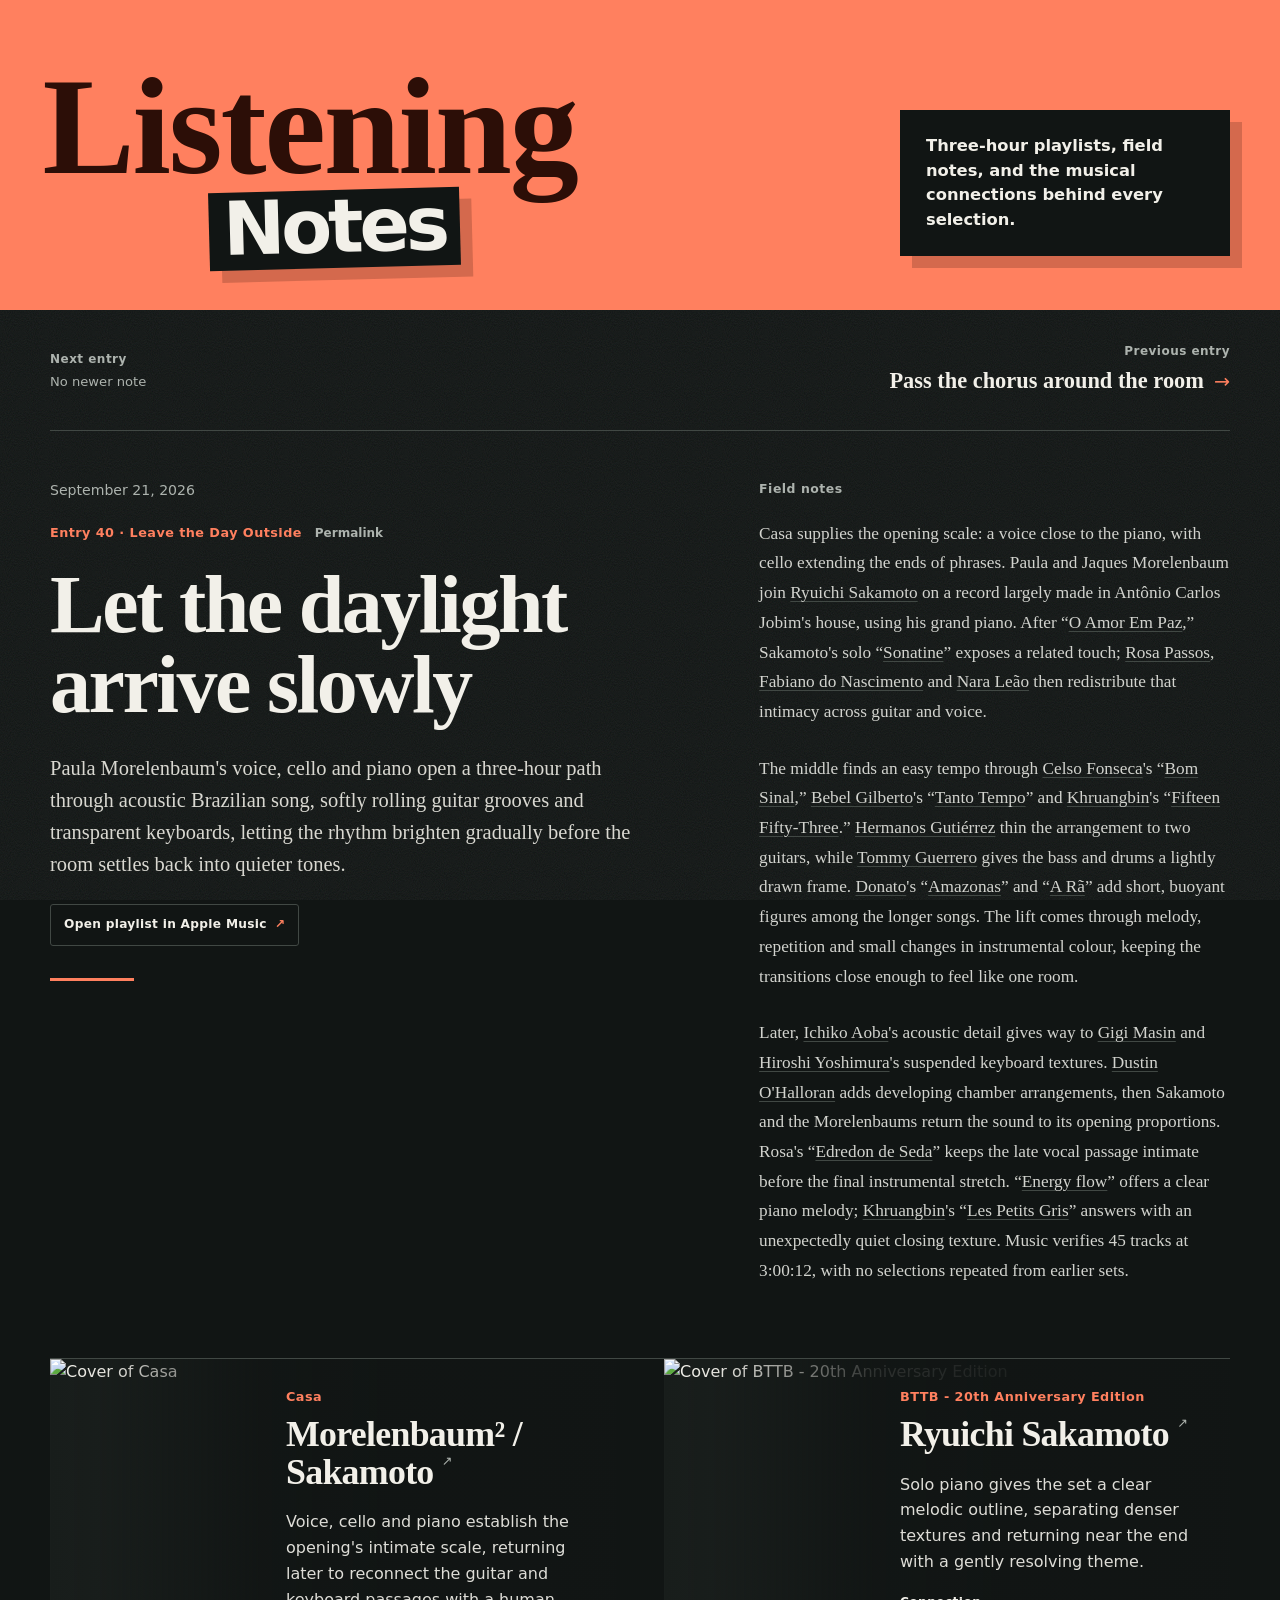
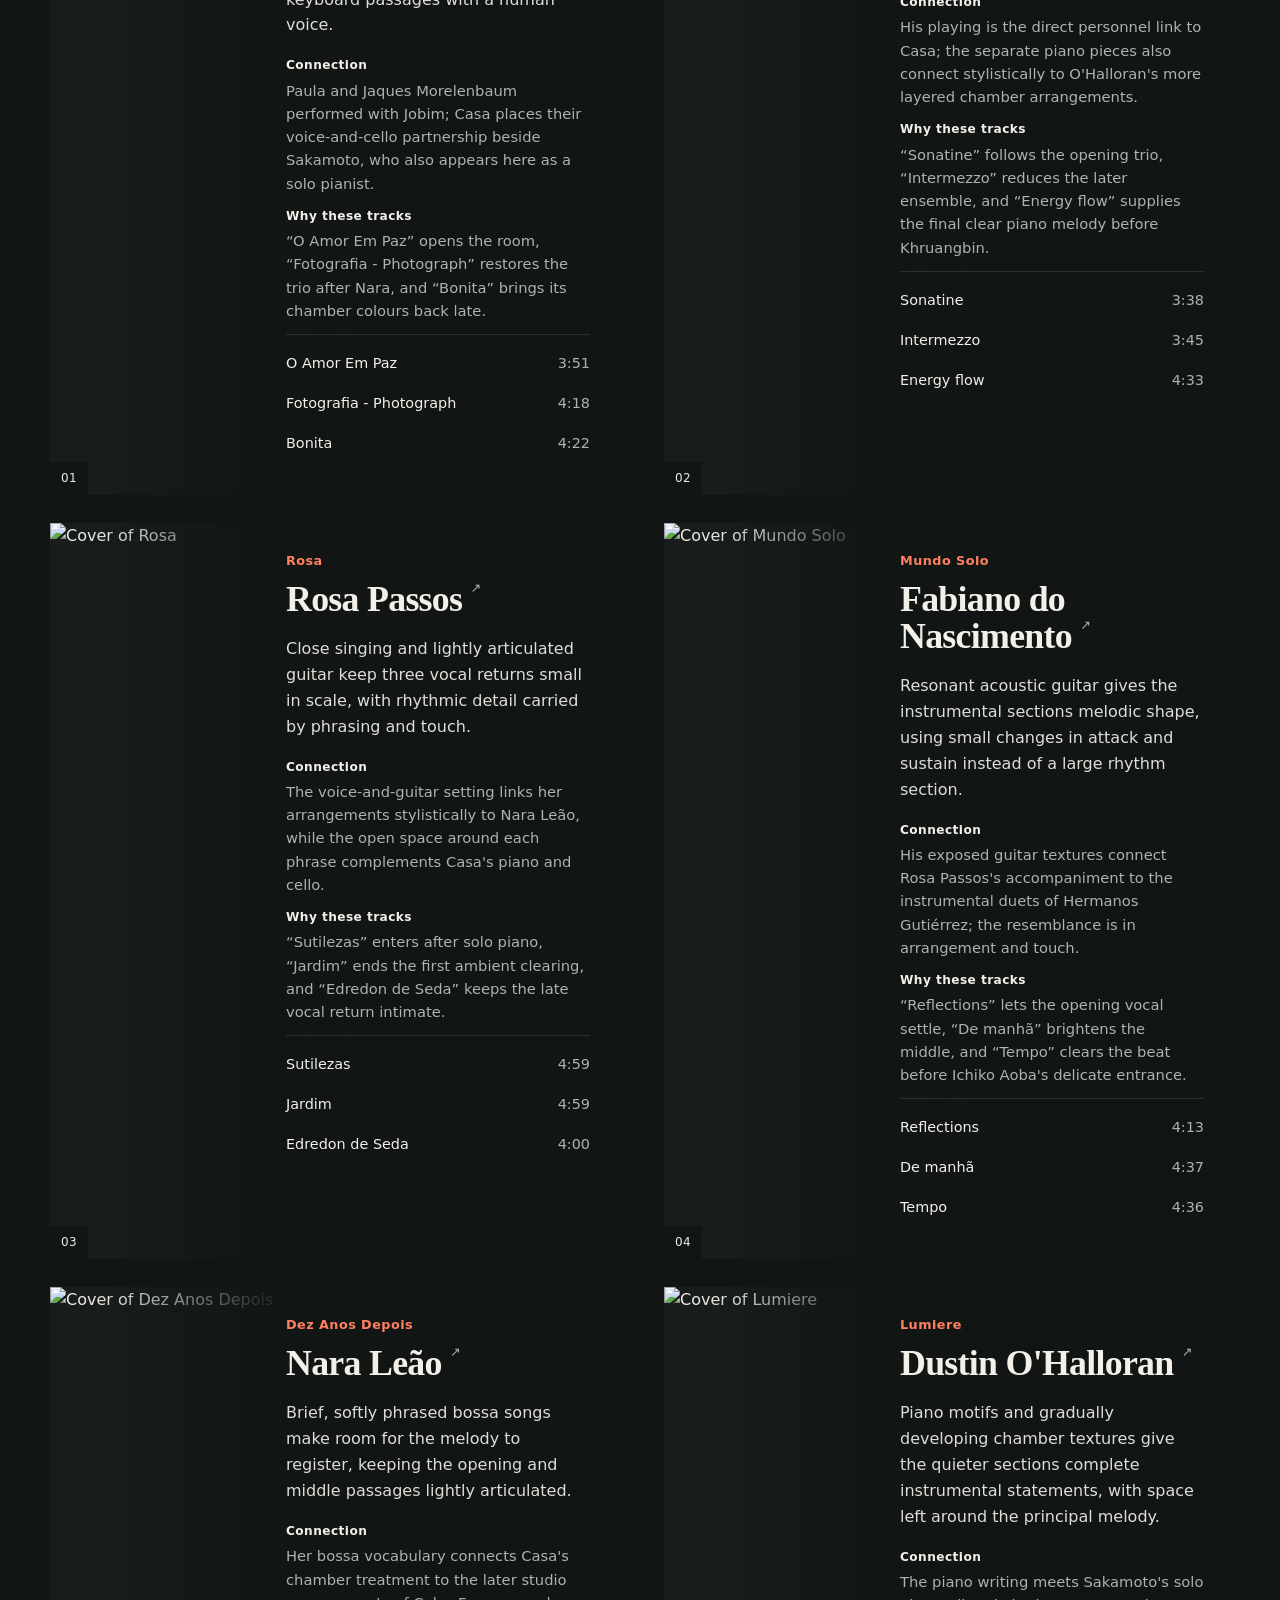
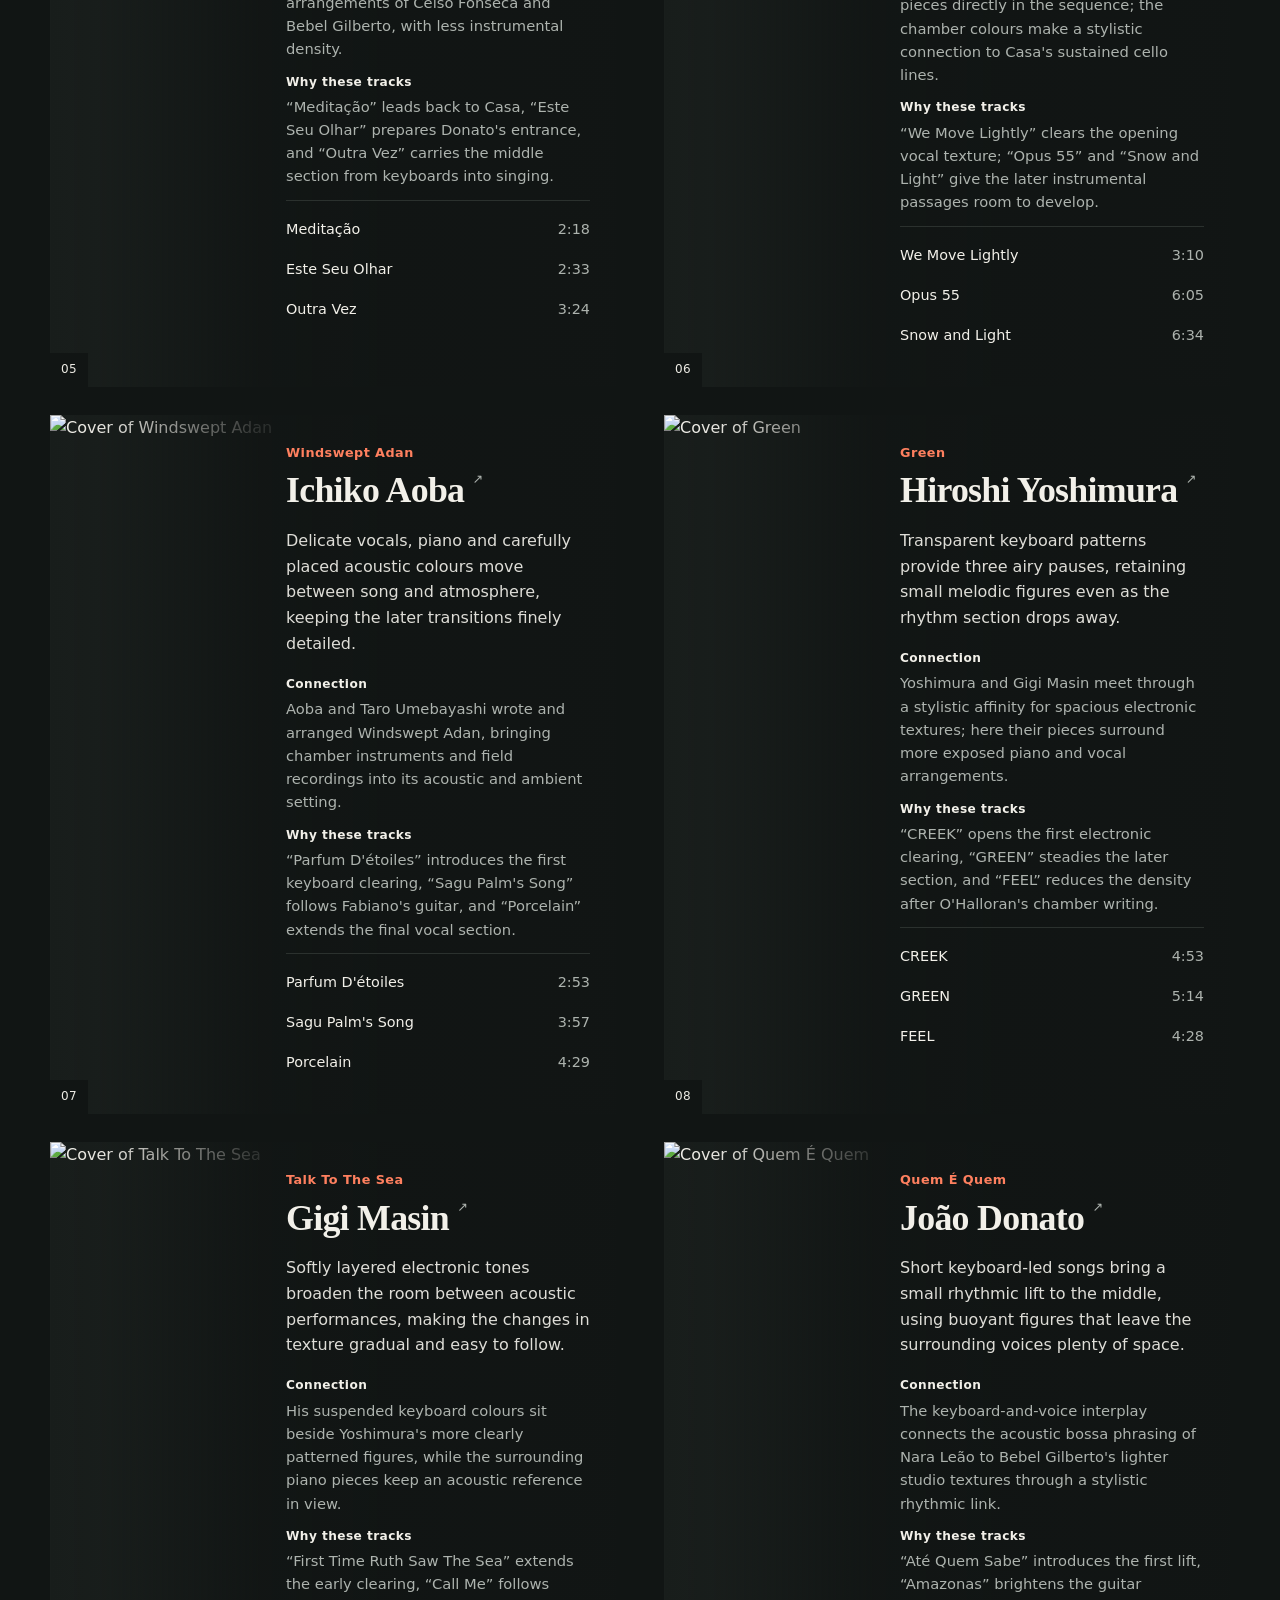
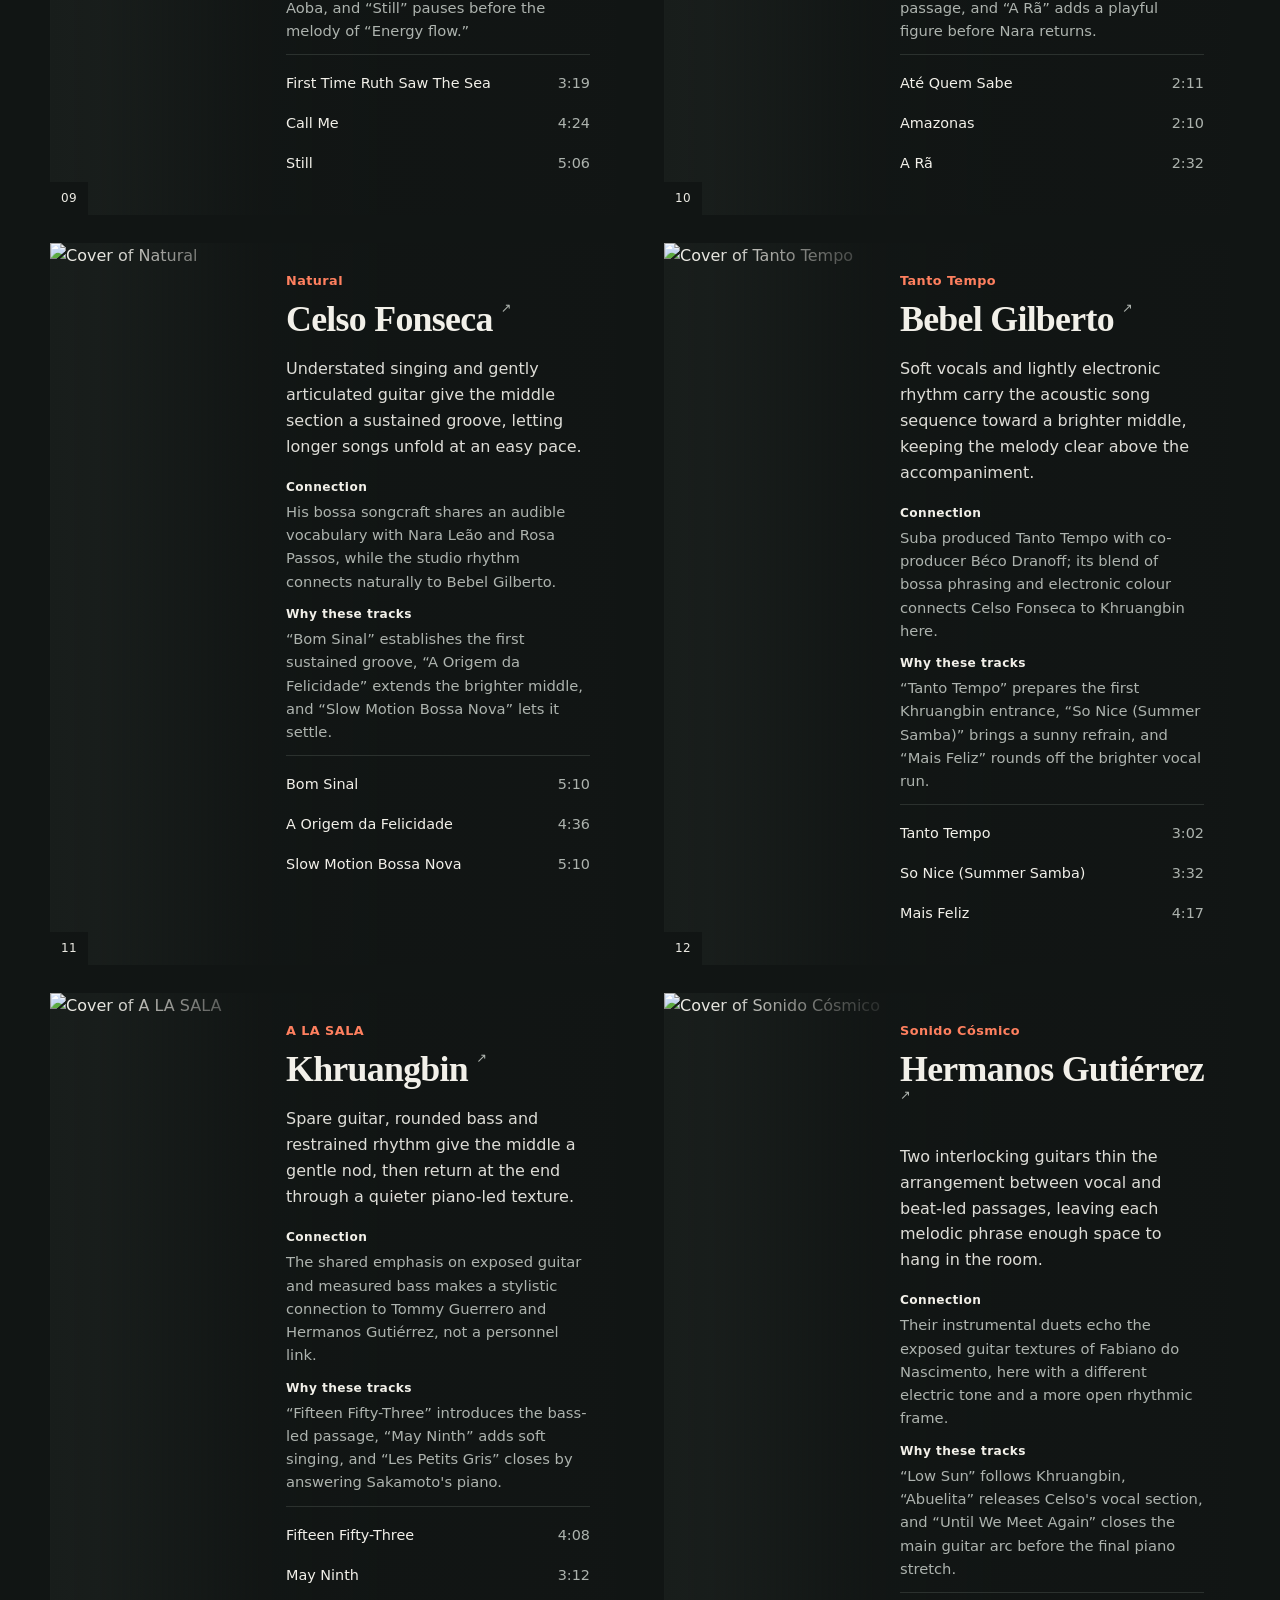
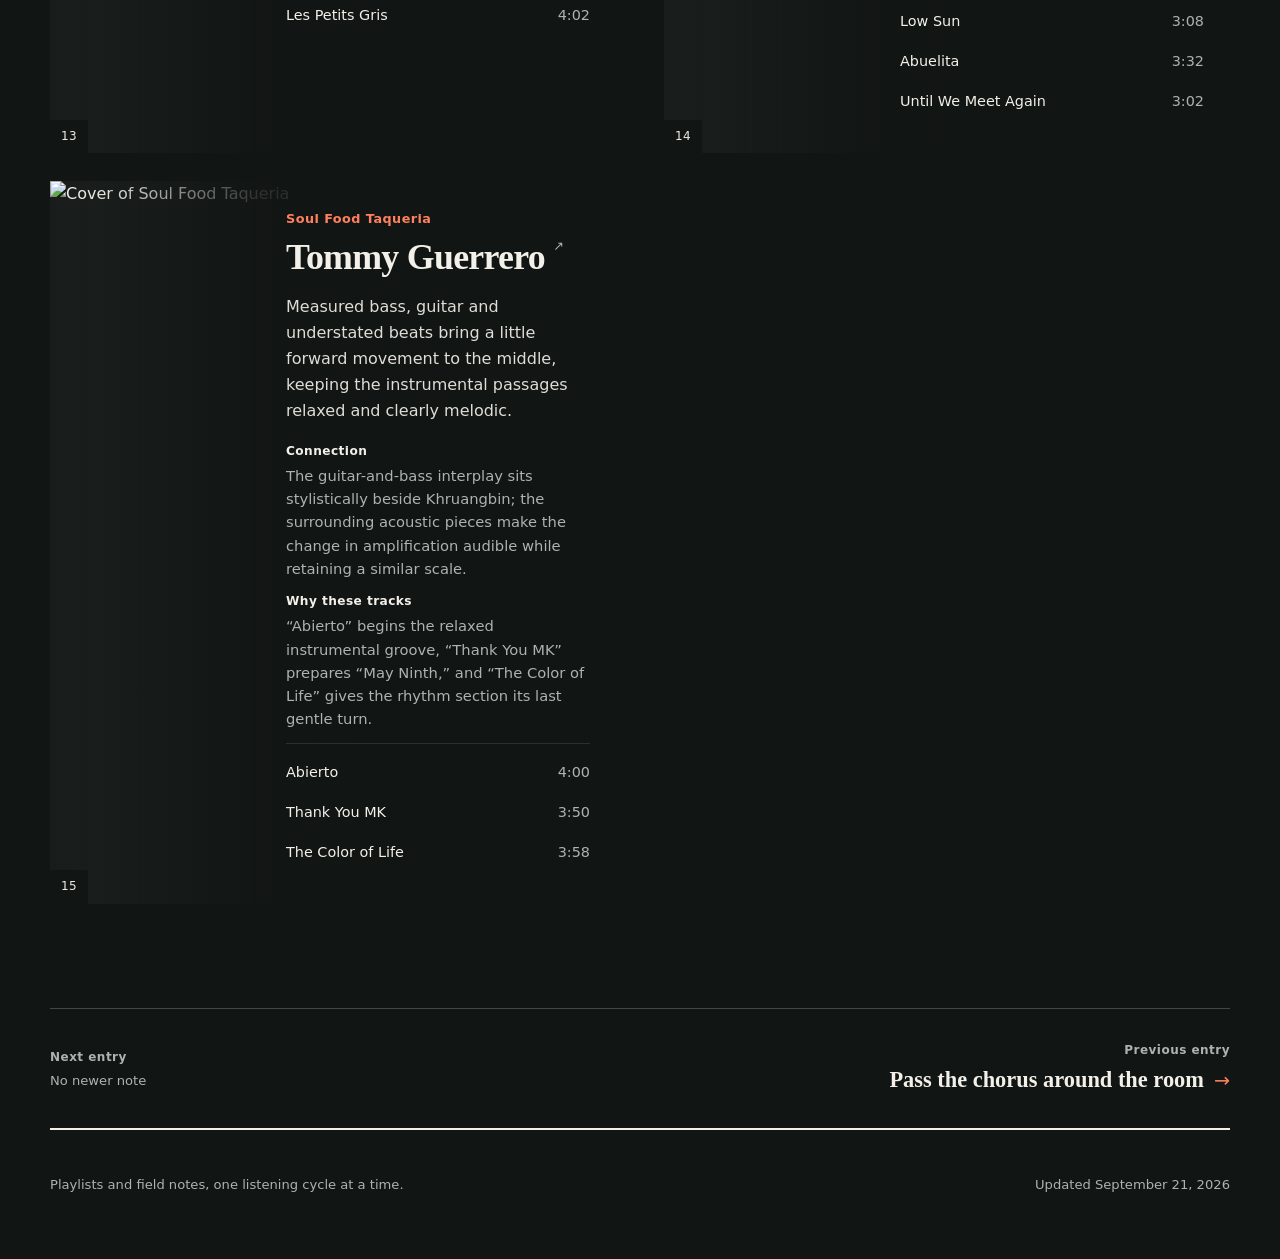
==== music/index.html @ 09685f48 "Publish Leave the Day Outside listening notes" ====
<!doctype html>
<html lang="en">
<head>
  <meta charset="utf-8">
  <meta name="viewport" content="width=device-width,initial-scale=1">
  <meta name="color-scheme" content="dark">
  <meta name="theme-color" content="#111514">
  <meta name="description" content="Three-hour playlists, field notes, and the musical connections behind every selection.">
  <title>Listening Notes · Music Recommendations</title>
  <style>:root {
  --ink: #f2f0e9;
  --muted: #adb3ae;
  --paper: #111514;
  --surface: #191e1c;
  --line: #414844;
  --soft-line: #2b312e;
  --accent: #ff805f;
  --accent-ink: #2c0e07;
  --body-font: "Avenir Next", Avenir, "Segoe UI", system-ui, sans-serif;
  --display-font: "Iowan Old Style", Baskerville, "Palatino Linotype", "Book Antiqua", serif;
}

* { box-sizing: border-box; }

html { color-scheme: dark; }

body {
  margin: 0;
  background: var(--paper);
  color: var(--ink);
  font-family: var(--body-font);
  font-size: 16px;
  line-height: 1.62;
  text-rendering: optimizeLegibility;
}

body::before {
  content: "";
  position: fixed;
  z-index: 0;
  inset: 0;
  pointer-events: none;
  opacity: .12;
  background-image: url("data:image/svg+xml,%3Csvg viewBox='0 0 160 160' xmlns='http://www.w3.org/2000/svg'%3E%3Cfilter id='grain'%3E%3CfeTurbulence type='fractalNoise' baseFrequency='.72' numOctaves='4' seed='11' stitchTiles='stitch'/%3E%3C/filter%3E%3Crect width='100%25' height='100%25' filter='url(%23grain)' opacity='.72'/%3E%3C/svg%3E");
  background-size: 120px 120px;
  mix-blend-mode: normal;
}

::selection {
  background: var(--accent);
  color: var(--accent-ink);
}

.shell {
  position: relative;
  z-index: 1;
  width: min(1180px, calc(100% - 48px));
  margin-inline: auto;
}

.hero {
  position: relative;
  display: grid;
  grid-template-columns: minmax(0, 1fr) minmax(280px, 330px);
  gap: 56px;
  align-items: end;
  min-height: 310px;
  padding: 36px 0 42px;
  border: 0;
  background: var(--accent);
  box-shadow: 0 0 0 100vmax var(--accent);
  clip-path: inset(0 -100vmax);
}


h1,
h2,
h3 {
  margin: 0;
  font-family: var(--display-font);
  font-weight: 600;
}

h1 {
  display: block;
  min-width: 0;
  color: var(--accent-ink);
  line-height: .72;
  letter-spacing: -.065em;
}

.title-primary {
  display: block;
  margin-left: -.055em;
  font-size: clamp(5.8rem, 10.8vw, 9.2rem);
  line-height: .72;
  white-space: nowrap;
}

.title-accent {
  display: table;
  margin: .18em 0 0 20%;
  padding: .1em .19em .13em;
  background: var(--paper);
  color: var(--ink);
  font-family: var(--body-font);
  font-size: clamp(3rem, 5.8vw, 5.4rem);
  font-weight: 850;
  line-height: .82;
  letter-spacing: -.055em;
  transform: rotate(-1.5deg);
  box-shadow: 12px 12px 0 rgb(44 14 7 / .2);
}

.deck {
  max-width: 32ch;
  margin: 0 0 12px;
  padding: 24px 26px;
  background: var(--paper);
  color: var(--ink);
  font-size: 1.02rem;
  font-weight: 550;
  line-height: 1.5;
  box-shadow: 12px 12px 0 rgb(44 14 7 / .2);
}

.pagination {
  display: grid;
  grid-template-columns: 1fr minmax(24px, .25fr) 1fr;
  padding: 20px 0;
  border-bottom: 1px solid var(--line);
}

.pagination-bottom {
  border-top: 1px solid var(--line);
  border-bottom: 0;
}

.entry-nav-link {
  display: flex;
  min-width: 0;
  min-height: 72px;
  padding: 12px 0;
  flex-direction: column;
  justify-content: center;
  color: var(--ink);
  text-decoration: none;
}

.entry-nav-link.future {
  grid-column: 1;
  text-align: left;
}

.entry-nav-link.past {
  grid-column: 3;
  text-align: right;
}

.entry-nav-label {
  margin-bottom: 5px;
  color: var(--muted);
  font-size: .75rem;
  font-weight: 650;
  letter-spacing: .04em;
}

.entry-nav-title {
  display: flex;
  min-width: 0;
  align-items: baseline;
  gap: 10px;
}

.entry-nav-link.past .entry-nav-title { justify-content: flex-end; }

.entry-nav-title strong {
  overflow: hidden;
  font-family: var(--display-font);
  font-size: clamp(1.1rem, 2vw, 1.4rem);
  font-weight: 600;
  line-height: 1.2;
  text-overflow: ellipsis;
}

.entry-nav-arrow {
  flex: 0 0 auto;
  color: var(--accent);
  font-size: 1.2rem;
}

.entry-nav-link:hover,
.entry-nav-link:focus-visible { color: var(--accent); }

.entry-nav-link.disabled {
  color: var(--muted);
}

.entry-nav-link.disabled .entry-nav-title { gap: 0; }
.entry-nav-link.disabled .entry-nav-arrow { display: none; }

.entry-nav-link.disabled .entry-nav-title strong {
  font-family: var(--body-font);
  font-size: .82rem;
  font-weight: 500;
}

.entry {
  padding: 48px 0 104px;
  scroll-margin-top: 20px;
}

.entry[hidden] { display: none; }

.entry-head {
  display: grid;
  grid-template-columns: minmax(0, 1.15fr) minmax(330px, .85fr);
  gap: 72px;
  align-items: start;
  margin-bottom: 72px;
}

.date-stamp {
  display: flex;
  margin-bottom: 20px;
  color: var(--muted);
  font-size: .88rem;
  font-variant-numeric: tabular-nums;
}

.date-stamp i { display: none; }

.kicker {
  max-width: 68ch;
  margin: 0 0 18px;
  color: var(--accent);
  font-size: .8rem;
  font-weight: 700;
  letter-spacing: .035em;
}

.entry h2 {
  max-width: 13ch;
  font-size: clamp(3rem, 6.4vw, 5.6rem);
  line-height: .98;
  letter-spacing: -.03em;
}

.entry-title-link {
  color: inherit;
  text-decoration: none;
}

.entry-title-link:hover,
.entry-title-link:focus-visible { color: var(--accent); }

.permalink {
  display: inline-block;
  margin-left: 8px;
  padding: 3px 0;
  color: var(--muted);
  font-size: .75rem;
  font-weight: 550;
  letter-spacing: 0;
  text-decoration: underline;
  text-decoration-color: transparent;
  text-underline-offset: .2em;
}

.permalink:hover,
.permalink:focus-visible {
  color: var(--ink);
  text-decoration-color: currentColor;
}

.intro {
  max-width: 58ch;
  margin: 28px 0 24px;
  color: #d9d8d1;
  font-family: var(--display-font);
  font-size: 1.28rem;
  line-height: 1.55;
}

.playlist-link {
  display: inline-flex;
  align-items: center;
  gap: 8px;
  min-height: 42px;
  padding: 9px 13px;
  border: 1px solid var(--line);
  border-radius: 3px;
  color: var(--ink);
  font-size: .76rem;
  font-weight: 700;
  letter-spacing: .025em;
  text-decoration: none;
}

.playlist-link span { color: var(--accent); }

.playlist-link:hover,
.playlist-link:focus-visible {
  border-color: var(--accent);
  color: var(--accent);
}

.entry-rule {
  width: 84px;
  height: 3px;
  margin: 32px 0 0;
  border: 0;
  background: var(--accent);
}

.narrative {
  max-width: 67ch;
  color: #d2d3ce;
}

.narrative > span {
  display: block;
  margin-bottom: 20px;
  color: var(--muted);
  font-size: .78rem;
  font-weight: 700;
  letter-spacing: .04em;
}

.narrative p {
  margin: 0 0 1.55em;
  font-family: var(--display-font);
  font-size: 1.08rem;
  line-height: 1.72;
}

.narrative p:last-child { margin-bottom: 0; }

.narrative-link,
.work-link {
  color: inherit;
  text-decoration-color: var(--line);
  text-decoration-thickness: 1px;
  text-underline-offset: .16em;
}

.narrative-link:hover,
.narrative-link:focus-visible,
.work-link:hover,
.work-link:focus-visible {
  color: var(--accent);
  text-decoration-color: currentColor;
}

.entry-meta,
.stats,
.tags {
  display: flex;
  flex-wrap: wrap;
  gap: 8px;
}

.entry-meta span,
.stats div {
  padding: 8px 12px;
  border: 1px solid var(--line);
}

.stats strong { color: var(--accent); }

.tags { margin-top: 16px; }

.tags span {
  padding: 6px 9px;
  background: var(--surface);
  color: var(--muted);
  font-size: .75rem;
}

.artist-grid {
  display: grid;
  grid-template-columns: repeat(2, minmax(0, 1fr));
  column-gap: 48px;
  row-gap: 28px;
  border-top: 1px solid var(--line);
}

.artist-card {
  --gradient-midpoint: 37%;
  position: relative;
  isolation: isolate;
  display: grid;
  grid-template-columns: 210px minmax(0, 1fr);
  align-items: stretch;
  min-height: 420px;
  overflow: hidden;
  background: var(--surface);
}

.artist-card::after {
  content: "";
  position: absolute;
  z-index: 1;
  inset: 0;
  pointer-events: none;
  background: linear-gradient(90deg, rgb(17 21 20 / 0) 0%, rgb(17 21 20 / .08) 10%, rgb(17 21 20 / .88) var(--gradient-midpoint), rgb(17 21 20 / .94) 60%, rgb(17 21 20 / .96) 100%);
  transition: opacity 220ms ease-out;
}

.cover-wrap {
  position: absolute;
  z-index: 0;
  inset: 0;
  width: 100%;
  height: 100%;
  overflow: hidden;
  background: var(--surface);
}

.cover-wrap img {
  display: block;
  width: 100%;
  height: 100%;
  object-fit: cover;
  filter: saturate(.88) contrast(1.03);
}

.cover-fallback {
  display: grid;
  height: 100%;
  place-items: center;
  color: #ffffff30;
  font-family: var(--display-font);
  font-size: 6rem;
}

.card-number {
  position: absolute;
  z-index: 2;
  left: 0;
  bottom: 0;
  min-width: 38px;
  padding: 7px 9px;
  background: var(--paper);
  color: var(--ink);
  font-size: .75rem;
  font-variant-numeric: tabular-nums;
  letter-spacing: .04em;
  text-align: center;
}

.artist-copy {
  position: relative;
  z-index: 2;
  grid-column: 2;
  min-width: 0;
  padding: 28px 26px 30px;
  transition: opacity 160ms ease-out 55ms;
}

.album-label {
  max-width: 65ch;
  margin: 0 0 9px;
  color: var(--accent);
  font-size: .8rem;
  font-weight: 700;
  letter-spacing: .035em;
}

.artist-copy h3 {
  max-width: 23ch;
  font-size: clamp(1.8rem, 2.8vw, 2.45rem);
  line-height: 1.04;
  letter-spacing: -.02em;
}

.artist-copy h3 a {
  max-width: 100%;
  color: inherit;
  overflow-wrap: anywhere;
  text-decoration: none;
}

.artist-copy h3 a span {
  color: var(--muted);
  font-family: var(--body-font);
  font-size: .8rem;
  font-weight: 500;
  vertical-align: top;
}

.artist-copy h3 a:hover,
.artist-copy h3 a:focus-visible { color: var(--accent); }

.why {
  max-width: 62ch;
  margin: 18px 0;
  color: #deddd7;
  font-size: 1rem;
}

.connection,
.selection {
  max-width: 72ch;
  margin: 0 0 12px;
  padding: 0;
  color: var(--muted);
  font-size: .92rem;
  line-height: 1.58;
}

.connection strong,
.selection strong {
  display: block;
  margin-bottom: 3px;
  color: var(--ink);
  font-size: .76rem;
  letter-spacing: .035em;
}

.track-list {
  max-width: 72ch;
  margin: 0;
  padding: 10px 0 0;
  border-top: 1px solid var(--soft-line);
  list-style: none;
}


.track-list a {
  display: flex;
  min-height: 40px;
  padding: 8px 0;
  justify-content: space-between;
  gap: 16px;
  align-items: baseline;
  color: var(--ink);
  font-size: .9rem;
  line-height: 1.45;
  text-decoration: none;
}

.track-list a span {
  display: block;
  min-width: 0;
  overflow-wrap: anywhere;
  text-decoration: underline;
  text-decoration-color: transparent;
  text-underline-offset: .2em;
}

.track-list a:hover span,
.track-list a:focus-visible span {
  color: var(--accent);
  text-decoration-color: currentColor;
}

.track-list time {
  flex: 0 0 auto;
  color: var(--muted);
  font-variant-numeric: tabular-nums;
}

footer {
  display: flex;
  justify-content: space-between;
  gap: 24px;
  padding: 44px 0 64px;
  border-top: 2px solid var(--ink);
  color: var(--muted);
  font-size: .82rem;
}

.empty { padding: 100px 0; }

:focus-visible {
  outline: 2px solid var(--accent);
  outline-offset: 4px;
}

@media (max-width: 1050px) {
  .artist-grid { grid-template-columns: 1fr; }

  .hero {
    grid-template-columns: 1fr;
    gap: 20px;
  }

  .deck { max-width: 34ch; margin-left: auto; }

  .entry-head {
    grid-template-columns: 1fr;
    gap: 44px;
  }

  .entry h2 { max-width: 15ch; }

  .artist-card {
    --gradient-midpoint: 29%;
    grid-template-columns: 280px minmax(0, 1fr);
    min-height: 380px;
  }
}

@media (max-width: 620px) {
  .shell { width: min(100% - 32px, 1180px); }

  .hero { min-height: 285px; padding: 22px 0 28px; }

  .title-primary { font-size: clamp(4rem, 19vw, 5.4rem); }
  .title-accent { margin-left: 10%; font-size: clamp(2.6rem, 13vw, 3.8rem); }
  .deck { margin-left: 0; padding: 20px; }

  .pagination {
    grid-template-columns: 1fr 18px 1fr;
    padding: 12px 0;
  }

  .entry-nav-link {
    min-height: 88px;
    padding: 10px 0;
  }

  .entry-nav-title strong {
    font-family: var(--body-font);
    font-size: .88rem;
  }

  .entry {
    padding: 38px 0 72px;
  }

  .entry h2 {
    font-size: clamp(2.8rem, 15vw, 4.3rem);
    line-height: 1;
  }

  .intro { font-size: 1.16rem; }

  .permalink {
    display: table;
    margin: 7px 0 0;
  }

  .artist-card {
    grid-template-columns: 1fr;
    min-height: 0;
  }

  .artist-card::after {
    background: linear-gradient(180deg, rgb(17 21 20 / 0) 0%, rgb(17 21 20 / .12) 12%, rgb(17 21 20 / .9) 40%, rgb(17 21 20 / .97) 70%, rgb(17 21 20 / .98) 100%);
  }

  .cover-wrap { height: 100%; min-height: 0; max-width: none; aspect-ratio: auto; }

  .artist-copy {
    grid-column: 1;
    padding: min(72vw, 300px) 24px 24px;
  }

  .artist-copy h3 { font-size: 2.35rem; }

  footer {
    display: block;
    padding-bottom: 40px;
  }

  footer span { display: block; }
  footer span + span { margin-top: 8px; }
}

@media (hover: hover) and (pointer: fine) {
  .artist-card:has(.cover-wrap:hover)::after {
    opacity: 0;
    transition: opacity 220ms ease-in 25ms;
  }

  .artist-card:has(.cover-wrap:hover) .artist-copy {
    opacity: 0;
    transition: opacity 160ms ease-in;
  }

  .artist-card:has(.artist-copy:focus-within)::after,
  .artist-card:has(.artist-copy:focus-within) .artist-copy {
    opacity: 1;
  }
}

@media (prefers-reduced-motion: reduce) {
  *,
  *::before,
  *::after {
    scroll-behavior: auto !important;
  }
}</style>
</head>
<body>
  <main class="shell">
    <header class="hero">
      <h1><span class="title-primary">Listening</span><span class="title-accent">Notes</span></h1>
      <p class="deck">Three-hour playlists, field notes, and the musical connections behind every selection.</p>
    </header>
    <nav class="pagination pagination-top" data-pagination aria-label="Journal entry navigation"></nav>
    <article class="entry" id="2026-09-21-leave-the-day-outside" data-journal-entry data-entry-index="0" aria-labelledby="title-2026-09-21-leave-the-day-outside"><header class="entry-head"><div class="entry-summary"><div class="date-stamp"><span>September 21, 2026</span><i></i></div><p class="kicker">Entry 40 · Leave the Day Outside <a class="permalink" href="#2026-09-21-leave-the-day-outside" aria-label="Permalink to Let the daylight arrive slowly">Permalink</a></p><h2 id="title-2026-09-21-leave-the-day-outside"><a class="entry-title-link" href="#2026-09-21-leave-the-day-outside">Let the daylight arrive slowly</a></h2><p class="intro">Paula Morelenbaum&#39;s voice, cello and piano open a three-hour path through acoustic Brazilian song, softly rolling guitar grooves and transparent keyboards, letting the rhythm brighten gradually before the room settles back into quieter tones.</p><a class="playlist-link" href="https://music.apple.com/ca/playlist/leave-the-day-outside/pl.u-9N9LzYdT23okp7" target="_blank" rel="noreferrer" aria-label="Open Leave the Day Outside in Apple Music">Open playlist in Apple Music <span aria-hidden="true">↗</span></a><hr class="entry-rule"></div><div class="narrative"><span>Field notes</span><p>Casa supplies the opening scale: a voice close to the piano, with cello extending the ends of phrases. Paula and Jaques Morelenbaum join <a class="narrative-link" href="https://music.apple.com/ca/artist/ryuichi-sakamoto/271593168?uo=4" target="_blank" rel="noreferrer">Ryuichi Sakamoto</a> on a record largely made in Antônio Carlos Jobim&#39;s house, using his grand piano. After “<a class="narrative-link" href="https://music.apple.com/ca/album/o-amor-em-paz/1488015524?i=1488015526&amp;uo=4" target="_blank" rel="noreferrer">O Amor Em Paz</a>,” Sakamoto&#39;s solo “<a class="narrative-link" href="https://music.apple.com/ca/album/sonatine/1717829350?i=1717829844&amp;uo=4" target="_blank" rel="noreferrer">Sonatine</a>” exposes a related touch; <a class="narrative-link" href="https://music.apple.com/ca/artist/rosa-passos/3856714?uo=4" target="_blank" rel="noreferrer">Rosa Passos</a>, <a class="narrative-link" href="https://music.apple.com/ca/artist/fabiano-do-nascimento/868831528?uo=4" target="_blank" rel="noreferrer">Fabiano do Nascimento</a> and <a class="narrative-link" href="https://music.apple.com/ca/artist/nara-le%C3%A3o/15421112?uo=4" target="_blank" rel="noreferrer">Nara Leão</a> then redistribute that intimacy across guitar and voice.</p><p>The middle finds an easy tempo through <a class="narrative-link" href="https://music.apple.com/ca/artist/celso-fonseca/3538475?uo=4" target="_blank" rel="noreferrer">Celso Fonseca</a>&#39;s “<a class="narrative-link" href="https://music.apple.com/ca/album/bom-sinal/1443343592?i=1443343841&amp;uo=4" target="_blank" rel="noreferrer">Bom Sinal</a>,” <a class="narrative-link" href="https://music.apple.com/ca/artist/bebel-gilberto/1000227?uo=4" target="_blank" rel="noreferrer">Bebel Gilberto</a>&#39;s “<a class="narrative-link" href="https://music.apple.com/ca/album/tanto-tempo/1443332554?i=1443332758&amp;uo=4" target="_blank" rel="noreferrer">Tanto Tempo</a>” and <a class="narrative-link" href="https://music.apple.com/ca/artist/khruangbin/478520598?uo=4" target="_blank" rel="noreferrer">Khruangbin</a>&#39;s “<a class="narrative-link" href="https://music.apple.com/ca/album/fifteen-fifty-three/1721004325?i=1721004328&amp;uo=4" target="_blank" rel="noreferrer">Fifteen Fifty-Three</a>.” <a class="narrative-link" href="https://music.apple.com/ca/artist/hermanos-guti%C3%A9rrez/1218012318?uo=4" target="_blank" rel="noreferrer">Hermanos Gutiérrez</a> thin the arrangement to two guitars, while <a class="narrative-link" href="https://music.apple.com/ca/artist/tommy-guerrero/3031702?uo=4" target="_blank" rel="noreferrer">Tommy Guerrero</a> gives the bass and drums a lightly drawn frame. <a class="narrative-link" href="https://music.apple.com/ca/artist/jo%C3%A3o-donato/83945552?uo=4" target="_blank" rel="noreferrer">Donato</a>&#39;s “<a class="narrative-link" href="https://music.apple.com/ca/album/amazonas/1442636237?i=1442636666&amp;uo=4" target="_blank" rel="noreferrer">Amazonas</a>” and “<a class="narrative-link" href="https://music.apple.com/ca/album/a-r%C3%A3/1442636237?i=1442636680&amp;uo=4" target="_blank" rel="noreferrer">A Rã</a>” add short, buoyant figures among the longer songs. The lift comes through melody, repetition and small changes in instrumental colour, keeping the transitions close enough to feel like one room.</p><p>Later, <a class="narrative-link" href="https://music.apple.com/ca/artist/ichiko-aoba/344132486?uo=4" target="_blank" rel="noreferrer">Ichiko Aoba</a>&#39;s acoustic detail gives way to <a class="narrative-link" href="https://music.apple.com/ca/artist/gigi-masin/665146478?uo=4" target="_blank" rel="noreferrer">Gigi Masin</a> and <a class="narrative-link" href="https://music.apple.com/ca/artist/hiroshi-yoshimura/1298273067?uo=4" target="_blank" rel="noreferrer">Hiroshi Yoshimura</a>&#39;s suspended keyboard textures. <a class="narrative-link" href="https://music.apple.com/ca/artist/dustin-ohalloran/27764546?uo=4" target="_blank" rel="noreferrer">Dustin O&#39;Halloran</a> adds developing chamber arrangements, then Sakamoto and the Morelenbaums return the sound to its opening proportions. Rosa&#39;s “<a class="narrative-link" href="https://music.apple.com/ca/album/edredon-de-seda/132682210?i=132682455&amp;uo=4" target="_blank" rel="noreferrer">Edredon de Seda</a>” keeps the late vocal passage intimate before the final instrumental stretch. “<a class="narrative-link" href="https://music.apple.com/ca/album/energy-flow/1717829350?i=1717831052&amp;uo=4" target="_blank" rel="noreferrer">Energy flow</a>” offers a clear piano melody; <a class="narrative-link" href="https://music.apple.com/ca/artist/khruangbin/478520598?uo=4" target="_blank" rel="noreferrer">Khruangbin</a>&#39;s “<a class="narrative-link" href="https://music.apple.com/ca/album/les-petits-gris/1721004325?i=1721004580&amp;uo=4" target="_blank" rel="noreferrer">Les Petits Gris</a>” answers with an unexpectedly quiet closing texture. Music verifies 45 tracks at 3:00:12, with no selections repeated from earlier sets.</p></div></header><div class="artist-grid"><section class="artist-card" style="--h:343"><div class="cover-wrap"><img src="https://is1-ssl.mzstatic.com/image/thumb/Music211/v4/f0/c5/33/f0c53370-533e-beba-ecc5-f9fb9e569a96/881036000062_cover.jpg/600x600bb.jpg" alt="Cover of Casa" loading="lazy"><span class="card-number">01</span></div><div class="artist-copy"><p class="album-label">Casa</p><h3><a href="https://music.apple.com/ca/artist/morelenbaum-sakamoto/908186389?uo=4" target="_blank" rel="noreferrer" title="Open Morelenbaum² / Sakamoto in Apple Music">Morelenbaum² / Sakamoto <span aria-hidden="true">↗</span></a></h3><p class="why">Voice, cello and piano establish the opening&#39;s intimate scale, returning later to reconnect the guitar and keyboard passages with a human voice.</p><p class="connection"><strong>Connection</strong> Paula and Jaques Morelenbaum performed with Jobim; Casa places their voice-and-cello partnership beside Sakamoto, who also appears here as a solo pianist.</p><p class="selection"><strong>Why these tracks</strong> “O Amor Em Paz” opens the room, “Fotografia - Photograph” restores the trio after Nara, and “Bonita” brings its chamber colours back late.</p><ol class="track-list"><li><a href="https://music.apple.com/ca/album/o-amor-em-paz/1488015524?i=1488015526&amp;uo=4" target="_blank" rel="noreferrer"><span>O Amor Em Paz</span><time>3:51</time></a></li><li><a href="https://music.apple.com/ca/album/fotografia-photograph/1488015524?i=1488015534&amp;uo=4" target="_blank" rel="noreferrer"><span>Fotografia - Photograph</span><time>4:18</time></a></li><li><a href="https://music.apple.com/ca/album/bonita/1488015524?i=1488015533&amp;uo=4" target="_blank" rel="noreferrer"><span>Bonita</span><time>4:22</time></a></li></ol></div></section><section class="artist-card" style="--h:216"><div class="cover-wrap"><img src="https://is1-ssl.mzstatic.com/image/thumb/Music126/v4/6e/8d/82/6e8d82ee-ee42-9020-51ed-daa71ea624ad/881036000154_cover.jpg/600x600bb.jpg" alt="Cover of BTTB - 20th Anniversary Edition" loading="lazy"><span class="card-number">02</span></div><div class="artist-copy"><p class="album-label">BTTB - 20th Anniversary Edition</p><h3><a href="https://music.apple.com/ca/artist/ryuichi-sakamoto/271593168?uo=4" target="_blank" rel="noreferrer" title="Open Ryuichi Sakamoto in Apple Music">Ryuichi Sakamoto <span aria-hidden="true">↗</span></a></h3><p class="why">Solo piano gives the set a clear melodic outline, separating denser textures and returning near the end with a gently resolving theme.</p><p class="connection"><strong>Connection</strong> His playing is the direct personnel link to Casa; the separate piano pieces also connect stylistically to O&#39;Halloran&#39;s more layered chamber arrangements.</p><p class="selection"><strong>Why these tracks</strong> “Sonatine” follows the opening trio, “Intermezzo” reduces the later ensemble, and “Energy flow” supplies the final clear piano melody before Khruangbin.</p><ol class="track-list"><li><a href="https://music.apple.com/ca/album/sonatine/1717829350?i=1717829844&amp;uo=4" target="_blank" rel="noreferrer"><span>Sonatine</span><time>3:38</time></a></li><li><a href="https://music.apple.com/ca/album/intermezzo/1717829350?i=1717829852&amp;uo=4" target="_blank" rel="noreferrer"><span>Intermezzo</span><time>3:45</time></a></li><li><a href="https://music.apple.com/ca/album/energy-flow/1717829350?i=1717831052&amp;uo=4" target="_blank" rel="noreferrer"><span>Energy flow</span><time>4:33</time></a></li></ol></div></section><section class="artist-card" style="--h:50"><div class="cover-wrap"><img src="https://is1-ssl.mzstatic.com/image/thumb/Music114/v4/2e/68/84/2e6884cb-76ff-4337-4072-69780855663d/mzi.ukofzelp.jpg/600x600bb.jpg" alt="Cover of Rosa" loading="lazy"><span class="card-number">03</span></div><div class="artist-copy"><p class="album-label">Rosa</p><h3><a href="https://music.apple.com/ca/artist/rosa-passos/3856714?uo=4" target="_blank" rel="noreferrer" title="Open Rosa Passos in Apple Music">Rosa Passos <span aria-hidden="true">↗</span></a></h3><p class="why">Close singing and lightly articulated guitar keep three vocal returns small in scale, with rhythmic detail carried by phrasing and touch.</p><p class="connection"><strong>Connection</strong> The voice-and-guitar setting links her arrangements stylistically to Nara Leão, while the open space around each phrase complements Casa&#39;s piano and cello.</p><p class="selection"><strong>Why these tracks</strong> “Sutilezas” enters after solo piano, “Jardim” ends the first ambient clearing, and “Edredon de Seda” keeps the late vocal return intimate.</p><ol class="track-list"><li><a href="https://music.apple.com/ca/album/sutilezas/132682210?i=132682261&amp;uo=4" target="_blank" rel="noreferrer"><span>Sutilezas</span><time>4:59</time></a></li><li><a href="https://music.apple.com/ca/album/jardim/132682210?i=132682386&amp;uo=4" target="_blank" rel="noreferrer"><span>Jardim</span><time>4:59</time></a></li><li><a href="https://music.apple.com/ca/album/edredon-de-seda/132682210?i=132682455&amp;uo=4" target="_blank" rel="noreferrer"><span>Edredon de Seda</span><time>4:00</time></a></li></ol></div></section><section class="artist-card" style="--h:24"><div class="cover-wrap"><img src="https://is1-ssl.mzstatic.com/image/thumb/Music126/v4/cd/6f/f8/cd6ff86e-529a-d09a-de15-92a0001e7b06/cover.jpg/600x600bb.jpg" alt="Cover of Mundo Solo" loading="lazy"><span class="card-number">04</span></div><div class="artist-copy"><p class="album-label">Mundo Solo</p><h3><a href="https://music.apple.com/ca/artist/fabiano-do-nascimento/868831528?uo=4" target="_blank" rel="noreferrer" title="Open Fabiano do Nascimento in Apple Music">Fabiano do Nascimento <span aria-hidden="true">↗</span></a></h3><p class="why">Resonant acoustic guitar gives the instrumental sections melodic shape, using small changes in attack and sustain instead of a large rhythm section.</p><p class="connection"><strong>Connection</strong> His exposed guitar textures connect Rosa Passos&#39;s accompaniment to the instrumental duets of Hermanos Gutiérrez; the resemblance is in arrangement and touch.</p><p class="selection"><strong>Why these tracks</strong> “Reflections” lets the opening vocal settle, “De manhã” brightens the middle, and “Tempo” clears the beat before Ichiko Aoba&#39;s delicate entrance.</p><ol class="track-list"><li><a href="https://music.apple.com/ca/album/reflections/1707837681?i=1707838005&amp;uo=4" target="_blank" rel="noreferrer"><span>Reflections</span><time>4:13</time></a></li><li><a href="https://music.apple.com/ca/album/de-manh%C3%A3/1707837681?i=1707838498&amp;uo=4" target="_blank" rel="noreferrer"><span>De manhã</span><time>4:37</time></a></li><li><a href="https://music.apple.com/ca/album/tempo/1707837681?i=1707838184&amp;uo=4" target="_blank" rel="noreferrer"><span>Tempo</span><time>4:36</time></a></li></ol></div></section><section class="artist-card" style="--h:3"><div class="cover-wrap"><img src="https://is1-ssl.mzstatic.com/image/thumb/Music125/v4/a1/ee/d3/a1eed3ce-5661-e88d-209b-2f17c261859c/20UMGIM44239.rgb.jpg/600x600bb.jpg" alt="Cover of Dez Anos Depois" loading="lazy"><span class="card-number">05</span></div><div class="artist-copy"><p class="album-label">Dez Anos Depois</p><h3><a href="https://music.apple.com/ca/artist/nara-le%C3%A3o/15421112?uo=4" target="_blank" rel="noreferrer" title="Open Nara Leão in Apple Music">Nara Leão <span aria-hidden="true">↗</span></a></h3><p class="why">Brief, softly phrased bossa songs make room for the melody to register, keeping the opening and middle passages lightly articulated.</p><p class="connection"><strong>Connection</strong> Her bossa vocabulary connects Casa&#39;s chamber treatment to the later studio arrangements of Celso Fonseca and Bebel Gilberto, with less instrumental density.</p><p class="selection"><strong>Why these tracks</strong> “Meditação” leads back to Casa, “Este Seu Olhar” prepares Donato&#39;s entrance, and “Outra Vez” carries the middle section from keyboards into singing.</p><ol class="track-list"><li><a href="https://music.apple.com/ca/album/medita%C3%A7%C3%A3o/1520508744?i=1520508875&amp;uo=4" target="_blank" rel="noreferrer"><span>Meditação</span><time>2:18</time></a></li><li><a href="https://music.apple.com/ca/album/este-seu-olhar/1520508744?i=1520508878&amp;uo=4" target="_blank" rel="noreferrer"><span>Este Seu Olhar</span><time>2:33</time></a></li><li><a href="https://music.apple.com/ca/album/outra-vez/1520508744?i=1520508879&amp;uo=4" target="_blank" rel="noreferrer"><span>Outra Vez</span><time>3:24</time></a></li></ol></div></section><section class="artist-card" style="--h:98"><div class="cover-wrap"><img src="https://is1-ssl.mzstatic.com/image/thumb/Music116/v4/34/9e/fa/349efa80-e7a1-d82d-3acb-dbbe642aaf90/artwork.jpg/600x600bb.jpg" alt="Cover of Lumiere" loading="lazy"><span class="card-number">06</span></div><div class="artist-copy"><p class="album-label">Lumiere</p><h3><a href="https://music.apple.com/ca/artist/dustin-ohalloran/27764546?uo=4" target="_blank" rel="noreferrer" title="Open Dustin O&#39;Halloran in Apple Music">Dustin O&#39;Halloran <span aria-hidden="true">↗</span></a></h3><p class="why">Piano motifs and gradually developing chamber textures give the quieter sections complete instrumental statements, with space left around the principal melody.</p><p class="connection"><strong>Connection</strong> The piano writing meets Sakamoto&#39;s solo pieces directly in the sequence; the chamber colours make a stylistic connection to Casa&#39;s sustained cello lines.</p><p class="selection"><strong>Why these tracks</strong> “We Move Lightly” clears the opening vocal texture; “Opus 55” and “Snow and Light” give the later instrumental passages room to develop.</p><ol class="track-list"><li><a href="https://music.apple.com/ca/album/we-move-lightly/1680109480?i=1680109483&amp;uo=4" target="_blank" rel="noreferrer"><span>We Move Lightly</span><time>3:10</time></a></li><li><a href="https://music.apple.com/ca/album/opus-55/1680109480?i=1680109638&amp;uo=4" target="_blank" rel="noreferrer"><span>Opus 55</span><time>6:05</time></a></li><li><a href="https://music.apple.com/ca/album/snow-and-light/1680109480?i=1680109639&amp;uo=4" target="_blank" rel="noreferrer"><span>Snow and Light</span><time>6:34</time></a></li></ol></div></section><section class="artist-card" style="--h:102"><div class="cover-wrap"><img src="https://is1-ssl.mzstatic.com/image/thumb/Music126/v4/fa/fa/0d/fafa0dd1-dda3-0b1d-077e-8ed879031092/143997.jpg/600x600bb.jpg" alt="Cover of Windswept Adan" loading="lazy"><span class="card-number">07</span></div><div class="artist-copy"><p class="album-label">Windswept Adan</p><h3><a href="https://music.apple.com/ca/artist/ichiko-aoba/344132486?uo=4" target="_blank" rel="noreferrer" title="Open Ichiko Aoba in Apple Music">Ichiko Aoba <span aria-hidden="true">↗</span></a></h3><p class="why">Delicate vocals, piano and carefully placed acoustic colours move between song and atmosphere, keeping the later transitions finely detailed.</p><p class="connection"><strong>Connection</strong> Aoba and Taro Umebayashi wrote and arranged Windswept Adan, bringing chamber instruments and field recordings into its acoustic and ambient setting.</p><p class="selection"><strong>Why these tracks</strong> “Parfum D&#39;étoiles” introduces the first keyboard clearing, “Sagu Palm&#39;s Song” follows Fabiano&#39;s guitar, and “Porcelain” extends the final vocal section.</p><ol class="track-list"><li><a href="https://music.apple.com/ca/album/parfum-d%C3%A9toiles/1714304663?i=1714304939&amp;uo=4" target="_blank" rel="noreferrer"><span>Parfum D&#39;étoiles</span><time>2:53</time></a></li><li><a href="https://music.apple.com/ca/album/sagu-palms-song/1714304663?i=1714304945&amp;uo=4" target="_blank" rel="noreferrer"><span>Sagu Palm&#39;s Song</span><time>3:57</time></a></li><li><a href="https://music.apple.com/ca/album/porcelain/1714304663?i=1714304675&amp;uo=4" target="_blank" rel="noreferrer"><span>Porcelain</span><time>4:29</time></a></li></ol></div></section><section class="artist-card" style="--h:99"><div class="cover-wrap"><img src="https://is1-ssl.mzstatic.com/image/thumb/Music211/v4/b4/f1/82/b4f182c0-0538-f509-1390-4f3c1d5f09c1/190.jpg/600x600bb.jpg" alt="Cover of Green" loading="lazy"><span class="card-number">08</span></div><div class="artist-copy"><p class="album-label">Green</p><h3><a href="https://music.apple.com/ca/artist/hiroshi-yoshimura/1298273067?uo=4" target="_blank" rel="noreferrer" title="Open Hiroshi Yoshimura in Apple Music">Hiroshi Yoshimura <span aria-hidden="true">↗</span></a></h3><p class="why">Transparent keyboard patterns provide three airy pauses, retaining small melodic figures even as the rhythm section drops away.</p><p class="connection"><strong>Connection</strong> Yoshimura and Gigi Masin meet through a stylistic affinity for spacious electronic textures; here their pieces surround more exposed piano and vocal arrangements.</p><p class="selection"><strong>Why these tracks</strong> “CREEK” opens the first electronic clearing, “GREEN” steadies the later section, and “FEEL” reduces the density after O&#39;Halloran&#39;s chamber writing.</p><ol class="track-list"><li><a href="https://music.apple.com/ca/album/creek/1790521507?i=1790521508&amp;uo=4" target="_blank" rel="noreferrer"><span>CREEK</span><time>4:53</time></a></li><li><a href="https://music.apple.com/ca/album/green/1790521507?i=1790521514&amp;uo=4" target="_blank" rel="noreferrer"><span>GREEN</span><time>5:14</time></a></li><li><a href="https://music.apple.com/ca/album/feel/1790521507?i=1790521511&amp;uo=4" target="_blank" rel="noreferrer"><span>FEEL</span><time>4:28</time></a></li></ol></div></section><section class="artist-card" style="--h:200"><div class="cover-wrap"><img src="https://is1-ssl.mzstatic.com/image/thumb/Music211/v4/7c/d5/12/7cd5121b-1acd-abef-ae76-368e3d6ba7f7/65346.jpg/600x600bb.jpg" alt="Cover of Talk To The Sea" loading="lazy"><span class="card-number">09</span></div><div class="artist-copy"><p class="album-label">Talk To The Sea</p><h3><a href="https://music.apple.com/ca/artist/gigi-masin/665146478?uo=4" target="_blank" rel="noreferrer" title="Open Gigi Masin in Apple Music">Gigi Masin <span aria-hidden="true">↗</span></a></h3><p class="why">Softly layered electronic tones broaden the room between acoustic performances, making the changes in texture gradual and easy to follow.</p><p class="connection"><strong>Connection</strong> His suspended keyboard colours sit beside Yoshimura&#39;s more clearly patterned figures, while the surrounding piano pieces keep an acoustic reference in view.</p><p class="selection"><strong>Why these tracks</strong> “First Time Ruth Saw The Sea” extends the early clearing, “Call Me” follows Aoba, and “Still” pauses before the melody of “Energy flow.”</p><ol class="track-list"><li><a href="https://music.apple.com/ca/album/first-time-ruth-saw-the-sea/1893772030?i=6762312372&amp;uo=4" target="_blank" rel="noreferrer"><span>First Time Ruth Saw The Sea</span><time>3:19</time></a></li><li><a href="https://music.apple.com/ca/album/call-me/1893772030?i=6762312377&amp;uo=4" target="_blank" rel="noreferrer"><span>Call Me</span><time>4:24</time></a></li><li><a href="https://music.apple.com/ca/album/still/1893772030?i=6762312366&amp;uo=4" target="_blank" rel="noreferrer"><span>Still</span><time>5:06</time></a></li></ol></div></section><section class="artist-card" style="--h:328"><div class="cover-wrap"><img src="https://is1-ssl.mzstatic.com/image/thumb/Music128/v4/46/38/a4/4638a40d-bfad-645d-12a4-b7407e2ee34c/00602567104711.rgb.jpg/600x600bb.jpg" alt="Cover of Quem É Quem" loading="lazy"><span class="card-number">10</span></div><div class="artist-copy"><p class="album-label">Quem É Quem</p><h3><a href="https://music.apple.com/ca/artist/jo%C3%A3o-donato/83945552?uo=4" target="_blank" rel="noreferrer" title="Open João Donato in Apple Music">João Donato <span aria-hidden="true">↗</span></a></h3><p class="why">Short keyboard-led songs bring a small rhythmic lift to the middle, using buoyant figures that leave the surrounding voices plenty of space.</p><p class="connection"><strong>Connection</strong> The keyboard-and-voice interplay connects the acoustic bossa phrasing of Nara Leão to Bebel Gilberto&#39;s lighter studio textures through a stylistic rhythmic link.</p><p class="selection"><strong>Why these tracks</strong> “Até Quem Sabe” introduces the first lift, “Amazonas” brightens the guitar passage, and “A Rã” adds a playful figure before Nara returns.</p><ol class="track-list"><li><a href="https://music.apple.com/ca/album/at%C3%A9-quem-sabe/1442636237?i=1442637105&amp;uo=4" target="_blank" rel="noreferrer"><span>Até Quem Sabe</span><time>2:11</time></a></li><li><a href="https://music.apple.com/ca/album/amazonas/1442636237?i=1442636666&amp;uo=4" target="_blank" rel="noreferrer"><span>Amazonas</span><time>2:10</time></a></li><li><a href="https://music.apple.com/ca/album/a-r%C3%A3/1442636237?i=1442636680&amp;uo=4" target="_blank" rel="noreferrer"><span>A Rã</span><time>2:32</time></a></li></ol></div></section><section class="artist-card" style="--h:67"><div class="cover-wrap"><img src="https://is1-ssl.mzstatic.com/image/thumb/Music126/v4/25/77/d1/2577d1cf-2167-cda3-27ff-744751ba69d9/5410377904514_cover.jpg/600x600bb.jpg" alt="Cover of Natural" loading="lazy"><span class="card-number">11</span></div><div class="artist-copy"><p class="album-label">Natural</p><h3><a href="https://music.apple.com/ca/artist/celso-fonseca/3538475?uo=4" target="_blank" rel="noreferrer" title="Open Celso Fonseca in Apple Music">Celso Fonseca <span aria-hidden="true">↗</span></a></h3><p class="why">Understated singing and gently articulated guitar give the middle section a sustained groove, letting longer songs unfold at an easy pace.</p><p class="connection"><strong>Connection</strong> His bossa songcraft shares an audible vocabulary with Nara Leão and Rosa Passos, while the studio rhythm connects naturally to Bebel Gilberto.</p><p class="selection"><strong>Why these tracks</strong> “Bom Sinal” establishes the first sustained groove, “A Origem da Felicidade” extends the brighter middle, and “Slow Motion Bossa Nova” lets it settle.</p><ol class="track-list"><li><a href="https://music.apple.com/ca/album/bom-sinal/1443343592?i=1443343841&amp;uo=4" target="_blank" rel="noreferrer"><span>Bom Sinal</span><time>5:10</time></a></li><li><a href="https://music.apple.com/ca/album/a-origem-da-felicidade/1443343592?i=1443343846&amp;uo=4" target="_blank" rel="noreferrer"><span>A Origem da Felicidade</span><time>4:36</time></a></li><li><a href="https://music.apple.com/ca/album/slow-motion-bossa-nova/1443343592?i=1443344055&amp;uo=4" target="_blank" rel="noreferrer"><span>Slow Motion Bossa Nova</span><time>5:10</time></a></li></ol></div></section><section class="artist-card" style="--h:10"><div class="cover-wrap"><img src="https://is1-ssl.mzstatic.com/image/thumb/Music123/v4/93/c5/aa/93c5aaa0-44b1-f5b4-12c9-b5178dbee253/5410377904491_cover.jpg/600x600bb.jpg" alt="Cover of Tanto Tempo" loading="lazy"><span class="card-number">12</span></div><div class="artist-copy"><p class="album-label">Tanto Tempo</p><h3><a href="https://music.apple.com/ca/artist/bebel-gilberto/1000227?uo=4" target="_blank" rel="noreferrer" title="Open Bebel Gilberto in Apple Music">Bebel Gilberto <span aria-hidden="true">↗</span></a></h3><p class="why">Soft vocals and lightly electronic rhythm carry the acoustic song sequence toward a brighter middle, keeping the melody clear above the accompaniment.</p><p class="connection"><strong>Connection</strong> Suba produced Tanto Tempo with co-producer Béco Dranoff; its blend of bossa phrasing and electronic colour connects Celso Fonseca to Khruangbin here.</p><p class="selection"><strong>Why these tracks</strong> “Tanto Tempo” prepares the first Khruangbin entrance, “So Nice (Summer Samba)” brings a sunny refrain, and “Mais Feliz” rounds off the brighter vocal run.</p><ol class="track-list"><li><a href="https://music.apple.com/ca/album/tanto-tempo/1443332554?i=1443332758&amp;uo=4" target="_blank" rel="noreferrer"><span>Tanto Tempo</span><time>3:02</time></a></li><li><a href="https://music.apple.com/ca/album/so-nice-summer-samba/1443332554?i=1443332945&amp;uo=4" target="_blank" rel="noreferrer"><span>So Nice (Summer Samba)</span><time>3:32</time></a></li><li><a href="https://music.apple.com/ca/album/mais-feliz/1443332554?i=1443332926&amp;uo=4" target="_blank" rel="noreferrer"><span>Mais Feliz</span><time>4:17</time></a></li></ol></div></section><section class="artist-card" style="--h:133"><div class="cover-wrap"><img src="https://is1-ssl.mzstatic.com/image/thumb/Music116/v4/4b/82/45/4b82450e-4547-166f-aced-7d7f85b67d4b/43543.jpg/600x600bb.jpg" alt="Cover of A LA SALA" loading="lazy"><span class="card-number">13</span></div><div class="artist-copy"><p class="album-label">A LA SALA</p><h3><a href="https://music.apple.com/ca/artist/khruangbin/478520598?uo=4" target="_blank" rel="noreferrer" title="Open Khruangbin in Apple Music">Khruangbin <span aria-hidden="true">↗</span></a></h3><p class="why">Spare guitar, rounded bass and restrained rhythm give the middle a gentle nod, then return at the end through a quieter piano-led texture.</p><p class="connection"><strong>Connection</strong> The shared emphasis on exposed guitar and measured bass makes a stylistic connection to Tommy Guerrero and Hermanos Gutiérrez, not a personnel link.</p><p class="selection"><strong>Why these tracks</strong> “Fifteen Fifty-Three” introduces the bass-led passage, “May Ninth” adds soft singing, and “Les Petits Gris” closes by answering Sakamoto&#39;s piano.</p><ol class="track-list"><li><a href="https://music.apple.com/ca/album/fifteen-fifty-three/1721004325?i=1721004328&amp;uo=4" target="_blank" rel="noreferrer"><span>Fifteen Fifty-Three</span><time>4:08</time></a></li><li><a href="https://music.apple.com/ca/album/may-ninth/1721004325?i=1721004332&amp;uo=4" target="_blank" rel="noreferrer"><span>May Ninth</span><time>3:12</time></a></li><li><a href="https://music.apple.com/ca/album/les-petits-gris/1721004325?i=1721004580&amp;uo=4" target="_blank" rel="noreferrer"><span>Les Petits Gris</span><time>4:02</time></a></li></ol></div></section><section class="artist-card" style="--h:124"><div class="cover-wrap"><img src="https://is1-ssl.mzstatic.com/image/thumb/Music112/v4/e7/e1/7d/e7e17dbb-75a8-3eb1-d085-5acbdefbc768/23CRGIM40967.rgb.jpg/600x600bb.jpg" alt="Cover of Sonido Cósmico" loading="lazy"><span class="card-number">14</span></div><div class="artist-copy"><p class="album-label">Sonido Cósmico</p><h3><a href="https://music.apple.com/ca/artist/hermanos-guti%C3%A9rrez/1218012318?uo=4" target="_blank" rel="noreferrer" title="Open Hermanos Gutiérrez in Apple Music">Hermanos Gutiérrez <span aria-hidden="true">↗</span></a></h3><p class="why">Two interlocking guitars thin the arrangement between vocal and beat-led passages, leaving each melodic phrase enough space to hang in the room.</p><p class="connection"><strong>Connection</strong> Their instrumental duets echo the exposed guitar textures of Fabiano do Nascimento, here with a different electric tone and a more open rhythmic frame.</p><p class="selection"><strong>Why these tracks</strong> “Low Sun” follows Khruangbin, “Abuelita” releases Celso&#39;s vocal section, and “Until We Meet Again” closes the main guitar arc before the final piano stretch.</p><ol class="track-list"><li><a href="https://music.apple.com/ca/album/low-sun/1728320036?i=1728320482&amp;uo=4" target="_blank" rel="noreferrer"><span>Low Sun</span><time>3:08</time></a></li><li><a href="https://music.apple.com/ca/album/abuelita/1728320036?i=1728320486&amp;uo=4" target="_blank" rel="noreferrer"><span>Abuelita</span><time>3:32</time></a></li><li><a href="https://music.apple.com/ca/album/until-we-meet-again/1728320036?i=1728320873&amp;uo=4" target="_blank" rel="noreferrer"><span>Until We Meet Again</span><time>3:02</time></a></li></ol></div></section><section class="artist-card" style="--h:29"><div class="cover-wrap"><img src="https://is1-ssl.mzstatic.com/image/thumb/Music124/v4/e8/46/a5/e846a5b7-5b28-6373-c4a9-2f412f4b8651/801097003857.jpg/600x600bb.jpg" alt="Cover of Soul Food Taqueria" loading="lazy"><span class="card-number">15</span></div><div class="artist-copy"><p class="album-label">Soul Food Taqueria</p><h3><a href="https://music.apple.com/ca/artist/tommy-guerrero/3031702?uo=4" target="_blank" rel="noreferrer" title="Open Tommy Guerrero in Apple Music">Tommy Guerrero <span aria-hidden="true">↗</span></a></h3><p class="why">Measured bass, guitar and understated beats bring a little forward movement to the middle, keeping the instrumental passages relaxed and clearly melodic.</p><p class="connection"><strong>Connection</strong> The guitar-and-bass interplay sits stylistically beside Khruangbin; the surrounding acoustic pieces make the change in amplification audible while retaining a similar scale.</p><p class="selection"><strong>Why these tracks</strong> “Abierto” begins the relaxed instrumental groove, “Thank You MK” prepares “May Ninth,” and “The Color of Life” gives the rhythm section its last gentle turn.</p><ol class="track-list"><li><a href="https://music.apple.com/ca/album/abierto/1320205227?i=1320205365&amp;uo=4" target="_blank" rel="noreferrer"><span>Abierto</span><time>4:00</time></a></li><li><a href="https://music.apple.com/ca/album/thank-you-mk/1320205227?i=1320205367&amp;uo=4" target="_blank" rel="noreferrer"><span>Thank You MK</span><time>3:50</time></a></li><li><a href="https://music.apple.com/ca/album/the-color-of-life/1320205227?i=1320205379&amp;uo=4" target="_blank" rel="noreferrer"><span>The Color of Life</span><time>3:58</time></a></li></ol></div></section></div></article>
<article class="entry" id="2026-09-20-puxa-a-mesa-pro-lado" data-journal-entry data-entry-index="1" aria-labelledby="title-2026-09-20-puxa-a-mesa-pro-lado"><header class="entry-head"><div class="entry-summary"><div class="date-stamp"><span>September 20, 2026</span><i></i></div><p class="kicker">Entry 39 · Puxa a Mesa Pro Lado <a class="permalink" href="#2026-09-20-puxa-a-mesa-pro-lado" aria-label="Permalink to Pass the chorus around the room">Permalink</a></p><h2 id="title-2026-09-20-puxa-a-mesa-pro-lado"><a class="entry-title-link" href="#2026-09-20-puxa-a-mesa-pro-lado">Pass the chorus around the room</a></h2><p class="intro">Brazilian soul and samba-funk fill the room with voices and brass, then highlife guitars, Afro-Cuban percussion, Venezuelan funk and Mediterranean disco keep changing the accent across three hours built for dancing together.</p><a class="playlist-link" href="https://music.apple.com/ca/playlist/puxa-a-mesa-pro-lado/pl.u-DdAN2m3Iykg8Gl" target="_blank" rel="noreferrer" aria-label="Open Puxa a Mesa Pro Lado in Apple Music">Open playlist in Apple Music <span aria-hidden="true">↗</span></a><hr class="entry-rule"></div><div class="narrative"><span>Field notes</span><p><a class="narrative-link" href="https://music.apple.com/ca/artist/gilsons/1439693544?uo=4" target="_blank" rel="noreferrer">Gilsons</a> open with an invitation, <a class="narrative-link" href="https://music.apple.com/ca/artist/di-melo/166843834?uo=4" target="_blank" rel="noreferrer">Di Melo</a> answers with a bassline, and <a class="narrative-link" href="https://music.apple.com/ca/artist/robson-jorge-lincoln-olivetti/209711886?uo=4" target="_blank" rel="noreferrer">Robson Jorge</a> and <a class="narrative-link" href="https://music.apple.com/ca/search?term=Lincoln%20Olivetti" target="_blank" rel="noreferrer">Lincoln Olivetti</a> brighten the room with boogie keyboards. <a class="narrative-link" href="https://music.apple.com/ca/artist/sandra-de-s%C3%A1/73313256?uo=4" target="_blank" rel="noreferrer">Sandra de Sá</a>, <a class="narrative-link" href="https://music.apple.com/ca/artist/tim-maia/6931042?uo=4" target="_blank" rel="noreferrer">Tim Maia</a> and <a class="narrative-link" href="https://music.apple.com/ca/artist/ed-motta/28092323?uo=4" target="_blank" rel="noreferrer">Ed Motta</a> then trade the vocal lead while <a class="narrative-link" href="https://music.apple.com/ca/artist/banda-black-rio/18233851?uo=4" target="_blank" rel="noreferrer">Banda Black Rio</a> briefly give the horns the floor. These short opening songs leave space for refrains to register before another singer takes over; the percussion never has to start from scratch.</p><p>“<a class="narrative-link" href="https://music.apple.com/ca/album/cart%C3%A3o-postal/1695221205?i=1695221538&amp;uo=4" target="_blank" rel="noreferrer">Cartão Postal</a>” turns the Brazilian opening toward <a class="narrative-link" href="https://music.apple.com/ca/artist/pat-thomas/7241141?uo=4" target="_blank" rel="noreferrer">Pat Thomas</a>, <a class="narrative-link" href="https://music.apple.com/ca/artist/the-lijadu-sisters/1313644475?uo=4" target="_blank" rel="noreferrer">the Lijadu Sisters</a> and Poly-Rythmo&#39;s interlocking parts. <a class="narrative-link" href="https://music.apple.com/ca/artist/newen-afrobeat/1023313707?uo=4" target="_blank" rel="noreferrer">Newen Afrobeat</a> stretch the ensemble exchanges, while <a class="narrative-link" href="https://music.apple.com/ca/artist/ibibio-sound-machine/783557446?uo=4" target="_blank" rel="noreferrer">Ibibio Sound Machine</a> compress that energy into a direct vocal hook. <a class="narrative-link" href="https://music.apple.com/ca/artist/nu-genea/997053217?uo=4" target="_blank" rel="noreferrer">Nu Genea</a>, <a class="narrative-link" href="https://music.apple.com/ca/artist/los-amigos-invisibles/4511792?uo=4" target="_blank" rel="noreferrer">Los Amigos Invisibles</a> and <a class="narrative-link" href="https://music.apple.com/ca/artist/cimafunk/1296662271?uo=4" target="_blank" rel="noreferrer">Cimafunk</a> change the language again, with <a class="narrative-link" href="https://music.apple.com/ca/search?term=George%20Clinton" target="_blank" rel="noreferrer">George Clinton</a> joining the latter on “<a class="narrative-link" href="https://music.apple.com/ca/album/funk-aspirin/1581144592?i=1581144598&amp;uo=4" target="_blank" rel="noreferrer">Funk Aspirin</a>.” The return through “<a class="narrative-link" href="https://music.apple.com/ca/album/squash/917821499?i=917821617&amp;uo=4" target="_blank" rel="noreferrer">Squash</a>,” “<a class="narrative-link" href="https://music.apple.com/ca/album/manuel/6802512386?i=6802512388&amp;uo=4" target="_blank" rel="noreferrer">Manuel</a>,” Sandra&#39;s “<a class="narrative-link" href="https://music.apple.com/ca/album/vale-tudo-feat-tim-maia/1258957943?i=1258957958&amp;uo=4" target="_blank" rel="noreferrer">Vale Tudo</a>” and Tim&#39;s “<a class="narrative-link" href="https://music.apple.com/ca/album/sossego/987070615?i=987070619&amp;uo=4" target="_blank" rel="noreferrer">Sossego</a>” makes a smaller party inside the larger one.</p><p>A second run through highlife, Beninese dance rhythms and <a class="narrative-link" href="https://music.apple.com/ca/artist/newen-afrobeat/1023313707?uo=4" target="_blank" rel="noreferrer">Afrobeat</a> builds toward “<a class="narrative-link" href="https://music.apple.com/ca/album/the-pot-is-on-fire/1839051687?i=1839051698&amp;uo=4" target="_blank" rel="noreferrer">The Pot Is On Fire</a>” and “<a class="narrative-link" href="https://music.apple.com/ca/album/caribbean-power/1612405723?i=1612405733&amp;uo=4" target="_blank" rel="noreferrer">Caribbean Power</a>.” Cuban percussion and <a class="narrative-link" href="https://music.apple.com/ca/artist/breakestra/18051778?uo=4" target="_blank" rel="noreferrer">Breakestra</a>&#39;s soul vocals then bring the instruments back into sharper focus. The closing section picks up the communal quality of Madalitso Band&#39;s “Vina Vina Malawi” in <cite><a class="work-link" href="#2026-08-30-essa-e-pra-tocar-no-radio">Essa É Pra Tocar no Rádio</a></cite>, but returns through Jorge Ben, <a class="narrative-link" href="https://music.apple.com/ca/artist/di-melo/166843834?uo=4" target="_blank" rel="noreferrer">Di Melo</a> and <a class="narrative-link" href="https://music.apple.com/ca/artist/tim-maia/6931042?uo=4" target="_blank" rel="noreferrer">Tim Maia</a> to <a class="narrative-link" href="https://music.apple.com/ca/artist/gilsons/1439693544?uo=4" target="_blank" rel="noreferrer">Gilsons</a>&#39; “<a class="narrative-link" href="https://music.apple.com/ca/album/voltar-%C3%A0-bahia/1604639788?i=1604640623&amp;uo=4" target="_blank" rel="noreferrer">Voltar à Bahia</a>.” Music verifies 45 tracks at 3:00:03; none repeat earlier selections.</p></div></header><div class="artist-grid"><section class="artist-card" style="--h:75"><div class="cover-wrap"><img src="https://is1-ssl.mzstatic.com/image/thumb/Music122/v4/51/c6/4d/51c64d85-1e67-7014-2adb-573812b39a2a/cover.jpg/600x600bb.jpg" alt="Cover of Pra Gente Acordar" loading="lazy"><span class="card-number">01</span></div><div class="artist-copy"><p class="album-label">Pra Gente Acordar</p><h3><a href="https://music.apple.com/ca/artist/gilsons/1439693544?uo=4" target="_blank" rel="noreferrer" title="Open Gilsons in Apple Music">Gilsons <span aria-hidden="true">↗</span></a></h3><p class="why">Blended voices and light percussion open the room gently, return between denser soul arrangements, and give the ending a shared refrain.</p><p class="connection"><strong>Connection</strong> Their vocal blend forms a stylistic link between Di Melo&#39;s spare rhythmic phrasing and Jorge Ben Jor&#39;s repeated samba-funk lines.</p><p class="selection"><strong>Why these tracks</strong> “Vem de Lá” starts the gathering, “Duas Cidades” clears some instrumental density, and “Voltar à Bahia” closes after Tim Maia&#39;s final refrain.</p><ol class="track-list"><li><a href="https://music.apple.com/ca/album/vem-de-l%C3%A1/1604639788?i=1604639959&amp;uo=4" target="_blank" rel="noreferrer"><span>Vem de Lá</span><time>3:00</time></a></li><li><a href="https://music.apple.com/ca/album/duas-cidades/1604639788?i=1604640313&amp;uo=4" target="_blank" rel="noreferrer"><span>Duas Cidades</span><time>3:39</time></a></li><li><a href="https://music.apple.com/ca/album/voltar-%C3%A0-bahia/1604639788?i=1604640623&amp;uo=4" target="_blank" rel="noreferrer"><span>Voltar à Bahia</span><time>2:37</time></a></li></ol></div></section><section class="artist-card" style="--h:62"><div class="cover-wrap"><img src="https://is1-ssl.mzstatic.com/image/thumb/Music118/v4/20/46/4a/20464a80-e9d6-c061-c528-c903fb8d5c13/00602557635119.rgb.jpg/600x600bb.jpg" alt="Cover of Di Melo" loading="lazy"><span class="card-number">02</span></div><div class="artist-copy"><p class="album-label">Di Melo</p><h3><a href="https://music.apple.com/ca/artist/di-melo/166843834?uo=4" target="_blank" rel="noreferrer" title="Open Di Melo in Apple Music">Di Melo <span aria-hidden="true">↗</span></a></h3><p class="why">Elastic bass and an unhurried vocal grain make three short songs feel rhythmically complete, keeping the opening and ending nimble.</p><p class="connection"><strong>Connection</strong> The selected songs come from the 1975 album <cite><a class="work-link" href="https://music.apple.com/ca/album/1442786120" target="_blank" rel="noreferrer">Di Melo</a></cite>; their close voice-and-bass interplay complements Tim Maia&#39;s fuller soul arrangements.</p><p class="selection"><strong>Why these tracks</strong> “Kilario” establishes the first strut, “Aceito Tudo” follows Jorge Ben, and “Pernalonga” makes a concise late handoff into “A Fim De Voltar.”</p><ol class="track-list"><li><a href="https://music.apple.com/ca/album/kilario/1442786120?i=1442786273&amp;uo=4" target="_blank" rel="noreferrer"><span>Kilario</span><time>2:48</time></a></li><li><a href="https://music.apple.com/ca/album/aceito-tudo/1442786120?i=1442786474&amp;uo=4" target="_blank" rel="noreferrer"><span>Aceito Tudo</span><time>2:57</time></a></li><li><a href="https://music.apple.com/ca/album/pernalonga/1442786120?i=1442786610&amp;uo=4" target="_blank" rel="noreferrer"><span>Pernalonga</span><time>2:44</time></a></li></ol></div></section><section class="artist-card" style="--h:313"><div class="cover-wrap"><img src="https://is1-ssl.mzstatic.com/image/thumb/Music116/v4/c4/9e/9d/c49e9d9b-4a1e-53d7-8080-7d4689f54755/7891430011871.jpg/600x600bb.jpg" alt="Cover of Robson Jorge e Lincoln Olivetti" loading="lazy"><span class="card-number">03</span></div><div class="artist-copy"><p class="album-label">Robson Jorge e Lincoln Olivetti</p><h3><a href="https://music.apple.com/ca/artist/robson-jorge-lincoln-olivetti/209711886?uo=4" target="_blank" rel="noreferrer" title="Open Robson Jorge &amp; Lincoln Olivetti in Apple Music">Robson Jorge &amp; Lincoln Olivetti <span aria-hidden="true">↗</span></a></h3><p class="why">Bright electric keyboards, clipped guitar and tightly arranged accents give the voices a break while making the dance rhythm more pronounced.</p><p class="connection"><strong>Connection</strong> The duo worked as arrangers and producers with Tim Maia, Sandra de Sá and Jorge Ben Jor, connecting several voices in this sequence.</p><p class="selection"><strong>Why these tracks</strong> “Aleluia” supplies the first boogie lift; “Squash” returns after “Tienaté” and prepares the Brazilian vocal run beginning with Ed Motta.</p><ol class="track-list"><li><a href="https://music.apple.com/ca/album/aleluia/917821499?i=917821599&amp;uo=4" target="_blank" rel="noreferrer"><span>Aleluia</span><time>3:53</time></a></li><li><a href="https://music.apple.com/ca/album/squash/917821499?i=917821617&amp;uo=4" target="_blank" rel="noreferrer"><span>Squash</span><time>4:02</time></a></li></ol></div></section><section class="artist-card" style="--h:184"><div class="cover-wrap"><img src="https://is1-ssl.mzstatic.com/image/thumb/Music128/v4/58/cf/75/58cf7552-ccb0-3c19-ff8a-0e9ab2040fd8/191773490676.jpg/600x600bb.jpg" alt="Cover of Vale Tudo" loading="lazy"><span class="card-number">04</span></div><div class="artist-copy"><p class="album-label">Vale Tudo</p><h3><a href="https://music.apple.com/ca/artist/sandra-de-s%C3%A1/73313256?uo=4" target="_blank" rel="noreferrer" title="Open Sandra de Sá in Apple Music">Sandra de Sá <span aria-hidden="true">↗</span></a></h3><p class="why">An assertive soul voice rides the rhythm section in three different positions, expanding from a solo refrain into a credited duet.</p><p class="connection"><strong>Connection</strong> Tim Maia appears on “Vale Tudo,” making the immediate transition into his “Sossego” a direct vocal connection, not merely a stylistic resemblance.</p><p class="selection"><strong>Why these tracks</strong> “Trem da Central” strengthens the opening, “Pela Cidade” leads toward the first horn-led departure, and “Vale Tudo” sets up Tim&#39;s return.</p><ol class="track-list"><li><a href="https://music.apple.com/ca/album/trem-da-central/1258957943?i=1258957947&amp;uo=4" target="_blank" rel="noreferrer"><span>Trem da Central</span><time>4:03</time></a></li><li><a href="https://music.apple.com/ca/album/pela-cidade/1258957943?i=1258957951&amp;uo=4" target="_blank" rel="noreferrer"><span>Pela Cidade</span><time>3:21</time></a></li><li><a href="https://music.apple.com/ca/album/vale-tudo-feat-tim-maia/1258957943?i=1258957958&amp;uo=4" target="_blank" rel="noreferrer"><span>Vale Tudo (feat. Tim Maia)</span><time>4:08</time></a></li></ol></div></section><section class="artist-card" style="--h:76"><div class="cover-wrap"><img src="https://is1-ssl.mzstatic.com/image/thumb/Music124/v4/d5/99/a9/d599a981-671c-e46d-eb4d-e1df91918cb4/809274001566.jpg/600x600bb.jpg" alt="Cover of Disco Club" loading="lazy"><span class="card-number">05</span></div><div class="artist-copy"><p class="album-label">Disco Club</p><h3><a href="https://music.apple.com/ca/artist/tim-maia/6931042?uo=4" target="_blank" rel="noreferrer" title="Open Tim Maia in Apple Music">Tim Maia <span aria-hidden="true">↗</span></a></h3><p class="why">Full-bodied singing and disco rhythm create three substantial refrains, spaced far enough apart for each arrival to renew the vocal energy.</p><p class="connection"><strong>Connection</strong> Sandra de Sá&#39;s credited duet provides the clearest personnel connection; the surrounding boogie and samba-funk keep its bass-and-drum emphasis audible.</p><p class="selection"><strong>Why these tracks</strong> “Acenda O Farol” locks in the opening beat, “Sossego” follows Sandra&#39;s duet, and “A Fim De Voltar” gives Gilsons a broad final handoff.</p><ol class="track-list"><li><a href="https://music.apple.com/ca/album/acenda-o-farol/987070615?i=987070618&amp;uo=4" target="_blank" rel="noreferrer"><span>Acenda O Farol</span><time>3:11</time></a></li><li><a href="https://music.apple.com/ca/album/sossego/987070615?i=987070619&amp;uo=4" target="_blank" rel="noreferrer"><span>Sossego</span><time>3:43</time></a></li><li><a href="https://music.apple.com/ca/album/a-fim-de-voltar/987070615?i=987070617&amp;uo=4" target="_blank" rel="noreferrer"><span>A Fim De Voltar</span><time>4:04</time></a></li></ol></div></section><section class="artist-card" style="--h:358"><div class="cover-wrap"><img src="https://is1-ssl.mzstatic.com/image/thumb/Music211/v4/88/c2/e0/88c2e090-499d-8872-1bab-9438f60da955/022925604064.jpg/600x600bb.jpg" alt="Cover of Ed Motta e Conexão Japeri" loading="lazy"><span class="card-number">06</span></div><div class="artist-copy"><p class="album-label">Ed Motta e Conexão Japeri</p><h3><a href="https://music.apple.com/ca/artist/ed-motta/28092323?uo=4" target="_blank" rel="noreferrer" title="Open Ed Motta in Apple Music">Ed Motta <span aria-hidden="true">↗</span></a></h3><p class="why">Clipped rhythm guitar, prominent bass and agile singing give the Brazilian passages three sharply defined changes of vocal attack.</p><p class="connection"><strong>Connection</strong> His funk arrangements connect stylistically to Robson Jorge and Lincoln Olivetti&#39;s instrumental boogie, with the voice taking over the melodic emphasis.</p><p class="selection"><strong>Why these tracks</strong> “Vamos dançar” follows Tim&#39;s first refrain, “Manuel” restarts the Brazilian vocal peak, and “Baixo rio” begins the late return from Breakestra.</p><ol class="track-list"><li><a href="https://music.apple.com/ca/album/vamos-dan%C3%A7ar/6802512386?i=6802512389&amp;uo=4" target="_blank" rel="noreferrer"><span>Vamos dançar</span><time>3:46</time></a></li><li><a href="https://music.apple.com/ca/album/manuel/6802512386?i=6802512388&amp;uo=4" target="_blank" rel="noreferrer"><span>Manuel</span><time>3:51</time></a></li><li><a href="https://music.apple.com/ca/album/baixo-rio/6802512386?i=6802512632&amp;uo=4" target="_blank" rel="noreferrer"><span>Baixo rio</span><time>3:19</time></a></li></ol></div></section><section class="artist-card" style="--h:19"><div class="cover-wrap"><img src="https://is1-ssl.mzstatic.com/image/thumb/Features114/v4/14/8a/23/148a2399-3202-0aa8-668c-b5c30de0cff2/dj.kymelkvh.jpg/600x600bb.jpg" alt="Cover of Maria Fumaça" loading="lazy"><span class="card-number">07</span></div><div class="artist-copy"><p class="album-label">Maria Fumaça</p><h3><a href="https://music.apple.com/ca/artist/banda-black-rio/18233851?uo=4" target="_blank" rel="noreferrer" title="Open Banda Black Rio in Apple Music">Banda Black Rio <span aria-hidden="true">↗</span></a></h3><p class="why">Short instrumental arrangements let brass carry the melody between vocal passages, changing the rhythmic footing without draining the room&#39;s energy.</p><p class="connection"><strong>Connection</strong> The horn-and-percussion emphasis links their samba-funk to the Souljazz Orchestra&#39;s ensemble writing; the relationship here is musical, not a personnel claim.</p><p class="selection"><strong>Why these tracks</strong> “Casa Forte” clears the first vocal run, “Urubu Malandro” answers “Sossego,” and “Na Baixa do Sapateiro” carries the melody between Jorge Ben and Di Melo.</p><ol class="track-list"><li><a href="https://music.apple.com/ca/album/casa-forte/324917040?i=324917063&amp;uo=4" target="_blank" rel="noreferrer"><span>Casa Forte</span><time>2:22</time></a></li><li><a href="https://music.apple.com/ca/album/urubu-malandro/324917040?i=324917068&amp;uo=4" target="_blank" rel="noreferrer"><span>Urubu Malandro</span><time>2:31</time></a></li><li><a href="https://music.apple.com/ca/album/na-baixa-do-sapateiro/324917040?i=324917043&amp;uo=4" target="_blank" rel="noreferrer"><span>Na Baixa do Sapateiro</span><time>3:27</time></a></li></ol></div></section><section class="artist-card" style="--h:3"><div class="cover-wrap"><img src="https://is1-ssl.mzstatic.com/image/thumb/Music125/v4/fe/8f/08/fe8f0815-5573-0fd9-bc5d-3d6a69841d97/07UMGIM12579.rgb.jpg/600x600bb.jpg" alt="Cover of Africa Brasil" loading="lazy"><span class="card-number">08</span></div><div class="artist-copy"><p class="album-label">Africa Brasil</p><h3><a href="https://music.apple.com/ca/artist/jorge-ben-jor/117436?uo=4" target="_blank" rel="noreferrer" title="Open Jorge Ben Jor in Apple Music">Jorge Ben Jor <span aria-hidden="true">↗</span></a></h3><p class="why">Strummed guitar and conversational refrains make the samba-funk rhythm feel like a story being passed from one voice to the next.</p><p class="connection"><strong>Connection</strong> His repeated guitar figures sit naturally beside Di Melo&#39;s bass-led songs and Banda Black Rio&#39;s instrumental restatements of Brazilian rhythmic ideas.</p><p class="selection"><strong>Why these tracks</strong> “O Plebeu” enters after “Casa Forte”; “Xica da Silva” returns late, placing its repeated vocal phrases between Ed Motta and the horns.</p><ol class="track-list"><li><a href="https://music.apple.com/ca/album/o-plebeu/1444050820?i=1444051197&amp;uo=4" target="_blank" rel="noreferrer"><span>O Plebeu</span><time>3:08</time></a></li><li><a href="https://music.apple.com/ca/album/xica-da-silva/1444050820?i=1444051204&amp;uo=4" target="_blank" rel="noreferrer"><span>Xica da Silva</span><time>4:03</time></a></li></ol></div></section><section class="artist-card" style="--h:238"><div class="cover-wrap"><img src="https://is1-ssl.mzstatic.com/image/thumb/Music126/v4/e7/55/0d/e7550d0f-bb3c-8ccf-a227-7ddd6ce92cb1/198025574573.jpg/600x600bb.jpg" alt="Cover of Solidarity" loading="lazy"><span class="card-number">09</span></div><div class="artist-copy"><p class="album-label">Solidarity</p><h3><a href="https://music.apple.com/ca/artist/the-souljazz-orchestra/189527369?uo=4" target="_blank" rel="noreferrer" title="Open The Souljazz Orchestra in Apple Music">The Souljazz Orchestra <span aria-hidden="true">↗</span></a></h3><p class="why">A full horn section and firm percussion redirect the set twice, carrying Brazilian phrasing outward and later restarting the ensemble-led ascent.</p><p class="connection"><strong>Connection</strong> “Cartão Postal” connects the Brazilian opening to highlife guitar; “Kingpin” shares the brass-and-rhythm emphasis of the preceding Banda Black Rio cut.</p><p class="selection"><strong>Why these tracks</strong> “Cartão Postal” hands the first section to Pat Thomas, while “Kingpin” gives “Yamona” a concentrated instrumental launch.</p><ol class="track-list"><li><a href="https://music.apple.com/ca/album/cart%C3%A3o-postal/1695221205?i=1695221538&amp;uo=4" target="_blank" rel="noreferrer"><span>Cartão Postal</span><time>3:55</time></a></li><li><a href="https://music.apple.com/ca/album/kingpin/1695221205?i=1695221543&amp;uo=4" target="_blank" rel="noreferrer"><span>Kingpin</span><time>3:44</time></a></li></ol></div></section><section class="artist-card" style="--h:291"><div class="cover-wrap"><img src="https://is1-ssl.mzstatic.com/image/thumb/Music113/v4/a7/d1/63/a7d1635b-4fb1-3585-70d4-69d9c1592937/0730003320125_3000.jpg/600x600bb.jpg" alt="Cover of Obiaa!" loading="lazy"><span class="card-number">10</span></div><div class="artist-copy"><p class="album-label">Obiaa!</p><h3><a href="https://music.apple.com/ca/artist/pat-thomas/7241141?uo=4" target="_blank" rel="noreferrer" title="Open Pat Thomas &amp; Kwashibu Area Band in Apple Music">Pat Thomas &amp; Kwashibu Area Band <span aria-hidden="true">↗</span></a></h3><p class="why">Highlife guitar figures and responsive vocals lengthen the stride, allowing the ensemble to stretch while keeping a clear song at its centre.</p><p class="connection"><strong>Connection</strong> The guitar-and-horn exchanges form an audible link between the Souljazz Orchestra&#39;s arrangements and Poly-Rythmo&#39;s more layered rhythmic patterns.</p><p class="selection"><strong>Why these tracks</strong> “Onfa Nkosi Hwee” begins the first highlife passage; “Yamona” returns after “Kingpin” and sets up the longer “Madjafalao.”</p><ol class="track-list"><li><a href="https://music.apple.com/ca/album/onfa-nkosi-hwee/1473613453?i=1473613455&amp;uo=4" target="_blank" rel="noreferrer"><span>Onfa Nkosi Hwee</span><time>5:06</time></a></li><li><a href="https://music.apple.com/ca/album/yamona/1473613453?i=1473613462&amp;uo=4" target="_blank" rel="noreferrer"><span>Yamona</span><time>5:00</time></a></li></ol></div></section><section class="artist-card" style="--h:323"><div class="cover-wrap"><img src="https://is1-ssl.mzstatic.com/image/thumb/Music116/v4/f6/f4/ce/f6f4ce68-7ad3-05cb-18f3-f3b0cff04424/43044.jpg/600x600bb.jpg" alt="Cover of Danger" loading="lazy"><span class="card-number">11</span></div><div class="artist-copy"><p class="album-label">Danger</p><h3><a href="https://music.apple.com/ca/artist/the-lijadu-sisters/1313644475?uo=4" target="_blank" rel="noreferrer" title="Open The Lijadu Sisters in Apple Music">The Lijadu Sisters <span aria-hidden="true">↗</span></a></h3><p class="why">Paired voices and emphatic basslines turn the ensemble passages back into songs, with vocal phrasing that stays tightly attached to the beat.</p><p class="connection"><strong>Connection</strong> Both selections come from 1976&#39;s <cite><a class="work-link" href="https://music.apple.com/ca/album/1715050797" target="_blank" rel="noreferrer">Danger</a></cite>; their vocal exchanges complement Pat Thomas&#39;s responses and Ibibio Sound Machine&#39;s more electronic attack.</p><p class="selection"><strong>Why these tracks</strong> “Life&#39;s Gone Down Low” follows the first highlife cut, and “Danger” refocuses the longer Poly-Rythmo performance before Newen&#39;s next entrance.</p><ol class="track-list"><li><a href="https://music.apple.com/ca/album/lifes-gone-down-low/1715050797?i=1715050805&amp;uo=4" target="_blank" rel="noreferrer"><span>Life&#39;s Gone Down Low</span><time>4:57</time></a></li><li><a href="https://music.apple.com/ca/album/danger/1715050797?i=1715050801&amp;uo=4" target="_blank" rel="noreferrer"><span>Danger</span><time>5:53</time></a></li></ol></div></section><section class="artist-card" style="--h:151"><div class="cover-wrap"><img src="https://is1-ssl.mzstatic.com/image/thumb/Music71/v4/1a/45/3d/1a453d6f-6b5a-690e-ba71-f64880ab030a/5060421567051_cover.jpg/600x600bb.jpg" alt="Cover of Madjafalao" loading="lazy"><span class="card-number">12</span></div><div class="artist-copy"><p class="album-label">Madjafalao</p><h3><a href="https://music.apple.com/ca/artist/orchestre-poly-rythmo-de-cotonou/342931545?uo=4" target="_blank" rel="noreferrer" title="Open Orchestre Poly-Rythmo de Cotonou in Apple Music">Orchestre Poly-Rythmo de Cotonou <span aria-hidden="true">↗</span></a></h3><p class="why">Layered percussion, guitar and horns keep several rhythmic parts active at once, giving the longer performances a collective dance focus.</p><p class="connection"><strong>Connection</strong> The interlocking ensemble approach connects stylistically to Newen Afrobeat; Pat Thomas arrives at similar momentum through more exposed highlife guitar figures.</p><p class="selection"><strong>Why these tracks</strong> “Wangnigni” expands the first ensemble section; “Madjafalao,” the longest selection at 7:18, develops that idea before the Lijadu Sisters restore the vocal focus.</p><ol class="track-list"><li><a href="https://music.apple.com/ca/album/wangnigni/1161482532?i=1161482654&amp;uo=4" target="_blank" rel="noreferrer"><span>Wangnigni</span><time>4:33</time></a></li><li><a href="https://music.apple.com/ca/album/madjafalao/1161482532?i=1161482559&amp;uo=4" target="_blank" rel="noreferrer"><span>Madjafalao</span><time>7:18</time></a></li></ol></div></section><section class="artist-card" style="--h:55"><div class="cover-wrap"><img src="https://is1-ssl.mzstatic.com/image/thumb/Music126/v4/12/f4/89/12f489ec-3872-150e-ccf1-26e3681b9f49/8445162622387.jpg/600x600bb.jpg" alt="Cover of Curiche" loading="lazy"><span class="card-number">13</span></div><div class="artist-copy"><p class="album-label">Curiche</p><h3><a href="https://music.apple.com/ca/artist/newen-afrobeat/1023313707?uo=4" target="_blank" rel="noreferrer" title="Open Newen Afrobeat in Apple Music">Newen Afrobeat <span aria-hidden="true">↗</span></a></h3><p class="why">Repeating guitar figures and brass responses give two ensemble passages enough room to develop while keeping the dancers oriented around the rhythm.</p><p class="connection"><strong>Connection</strong> Their Afrobeat arrangements link Poly-Rythmo&#39;s layered parts to Ibibio Sound Machine&#39;s sharper electronic accents, preserving the emphasis on repeated ensemble figures.</p><p class="selection"><strong>Why these tracks</strong> “Curiche” extends the first horn-led ascent; “Voráz” follows “Danger” and hands the later section to “The Pot Is On Fire.”</p><ol class="track-list"><li><a href="https://music.apple.com/ca/album/curiche/1612714438?i=1612714883&amp;uo=4" target="_blank" rel="noreferrer"><span>Curiche</span><time>6:09</time></a></li><li><a href="https://music.apple.com/ca/album/vor%C3%A1z/1612714438?i=1612714887&amp;uo=4" target="_blank" rel="noreferrer"><span>Voráz</span><time>5:27</time></a></li></ol></div></section><section class="artist-card" style="--h:278"><div class="cover-wrap"><img src="https://is1-ssl.mzstatic.com/image/thumb/Music211/v4/df/f3/31/dff33105-ac39-b158-5c10-ca110a97d771/56529.jpg/600x600bb.jpg" alt="Cover of Uyai" loading="lazy"><span class="card-number">14</span></div><div class="artist-copy"><p class="album-label">Uyai</p><h3><a href="https://music.apple.com/ca/artist/ibibio-sound-machine/783557446?uo=4" target="_blank" rel="noreferrer" title="Open Ibibio Sound Machine in Apple Music">Ibibio Sound Machine <span aria-hidden="true">↗</span></a></h3><p class="why">A direct vocal attack and rhythmic electronic accents sharpen the ensemble sections, turning their accumulated energy into shorter, immediately graspable refrains.</p><p class="connection"><strong>Connection</strong> The voice-and-percussion exchange connects to the Lijadu Sisters&#39; paired singing, while the electronic colours prepare Bomba Estéreo&#39;s later dance passage.</p><p class="selection"><strong>Why these tracks</strong> “Give Me a Reason” compresses the first Afrobeat stretch into a hook; “The Pot Is On Fire” prepares the bigger electronic lift of “Caribbean Power.”</p><ol class="track-list"><li><a href="https://music.apple.com/ca/album/give-me-a-reason/1839051687?i=1839051690&amp;uo=4" target="_blank" rel="noreferrer"><span>Give Me a Reason</span><time>4:18</time></a></li><li><a href="https://music.apple.com/ca/album/the-pot-is-on-fire/1839051687?i=1839051698&amp;uo=4" target="_blank" rel="noreferrer"><span>The Pot Is On Fire</span><time>4:21</time></a></li></ol></div></section><section class="artist-card" style="--h:347"><div class="cover-wrap"><img src="https://is1-ssl.mzstatic.com/image/thumb/Music122/v4/a3/19/f2/a319f247-937a-54bd-1c5b-37dbfae26320/8053307091945.jpg/600x600bb.jpg" alt="Cover of Bar Mediterraneo" loading="lazy"><span class="card-number">15</span></div><div class="artist-copy"><p class="album-label">Bar Mediterraneo</p><h3><a href="https://music.apple.com/ca/artist/nu-genea/997053217?uo=4" target="_blank" rel="noreferrer" title="Open Nu Genea in Apple Music">Nu Genea <span aria-hidden="true">↗</span></a></h3><p class="why">Rolling disco bass, percussive syllables and bright keys change the vocal accent while keeping the middle section connected at the rhythm section.</p><p class="connection"><strong>Connection</strong> Celia Kameni is credited on “Marechià”; its vocal arrangement links Ibibio Sound Machine&#39;s refrain to Los Amigos Invisibles&#39; playful funk phrasing.</p><p class="selection"><strong>Why these tracks</strong> “Marechià” opens the Mediterranean turn, and “Tienaté” returns from Venezuela before “Squash” carries the keyboards back into Brazilian boogie.</p><ol class="track-list"><li><a href="https://music.apple.com/ca/album/marechi%C3%A0-feat-celia-kameni/1628693795?i=1628694060&amp;uo=4" target="_blank" rel="noreferrer"><span>Marechià (feat. Celia Kameni)</span><time>4:24</time></a></li><li><a href="https://music.apple.com/ca/album/tienat%C3%A9/1628693795?i=1628694045&amp;uo=4" target="_blank" rel="noreferrer"><span>Tienaté</span><time>4:38</time></a></li></ol></div></section><section class="artist-card" style="--h:72"><div class="cover-wrap"><img src="https://is1-ssl.mzstatic.com/image/thumb/Music/y2003/m12/d23/h17/s05.hkiapgvf.jpg/600x600bb.jpg" alt="Cover of Arepa 3000 - A Venezuelan Journey Into Space" loading="lazy"><span class="card-number">16</span></div><div class="artist-copy"><p class="album-label">Arepa 3000 - A Venezuelan Journey Into Space</p><h3><a href="https://music.apple.com/ca/artist/los-amigos-invisibles/4511792?uo=4" target="_blank" rel="noreferrer" title="Open Los Amigos Invisibles in Apple Music">Los Amigos Invisibles <span aria-hidden="true">↗</span></a></h3><p class="why">Playful vocal hooks and clipped funk guitar keep the Latin passage conversational, direct and firmly attached to the disco rhythm.</p><p class="connection"><strong>Connection</strong> The selections come from <cite><a class="work-link" href="https://music.apple.com/ca/album/4512458" target="_blank" rel="noreferrer">Arepa 3000 - A Venezuelan Journey Into Space</a></cite>; their guitar-and-bass interplay connects stylistically to Nu Genea and Cimafunk.</p><p class="selection"><strong>Why these tracks</strong> “Cuchi-Cuchi” follows “Marechià,” while “Qué Rico” answers “Te Quema la Bemba” and keeps the vocal exchange moving toward “Tienaté.”</p><ol class="track-list"><li><a href="https://music.apple.com/ca/album/cuchi-cuchi/4512458?i=4512397&amp;uo=4" target="_blank" rel="noreferrer"><span>Cuchi-Cuchi</span><time>3:44</time></a></li><li><a href="https://music.apple.com/ca/album/qu%C3%A9-rico/4512458?i=4512393&amp;uo=4" target="_blank" rel="noreferrer"><span>Qué Rico</span><time>4:00</time></a></li></ol></div></section><section class="artist-card" style="--h:176"><div class="cover-wrap"><img src="https://is1-ssl.mzstatic.com/image/thumb/Music115/v4/0a/27/4d/0a274da5-197f-dc7e-530c-6cbe139eb791/196292263770.jpg/600x600bb.jpg" alt="Cover of El Alimento" loading="lazy"><span class="card-number">17</span></div><div class="artist-copy"><p class="album-label">El Alimento</p><h3><a href="https://music.apple.com/ca/artist/cimafunk/1296662271?uo=4" target="_blank" rel="noreferrer" title="Open Cimafunk &amp; George Clinton in Apple Music">Cimafunk &amp; George Clinton <span aria-hidden="true">↗</span></a></h3><p class="why">Two credited voices trade a concise funk statement, letting the Latin dance passage meet a more stripped rhythm-section groove.</p><p class="connection"><strong>Connection</strong> The shared credit on “Funk Aspirin” documents a direct collaboration; Cimafunk&#39;s later selections continue its percussion-and-guitar emphasis through different arrangements.</p><p class="selection"><strong>Why these tracks</strong> “Funk Aspirin” sits between “Cuchi-Cuchi” and Breakestra&#39;s “Get It Right,” using the vocal exchange to connect two distinct funk textures.</p><ol class="track-list"><li><a href="https://music.apple.com/ca/album/funk-aspirin/1581144592?i=1581144598&amp;uo=4" target="_blank" rel="noreferrer"><span>Funk Aspirin</span><time>3:29</time></a></li></ol></div></section><section class="artist-card" style="--h:38"><div class="cover-wrap"><img src="https://is1-ssl.mzstatic.com/image/thumb/Music126/v4/ea/7c/53/ea7c53d8-b283-a5bc-0d2f-7bdb599720ce/0730003304842.png/600x600bb.jpg" alt="Cover of Dusk Till Dawn" loading="lazy"><span class="card-number">18</span></div><div class="artist-copy"><p class="album-label">Dusk Till Dawn</p><h3><a href="https://music.apple.com/ca/artist/breakestra/18051778?uo=4" target="_blank" rel="noreferrer" title="Open Breakestra in Apple Music">Breakestra <span aria-hidden="true">↗</span></a></h3><p class="why">Terse horn accents, bass and drums make room for both an instrumental-feeling rhythmic punch and a later, fuller soul-vocal welcome.</p><p class="connection"><strong>Connection</strong> Afrodyete is credited on “Come on over”; the surrounding Cimafunk and Ed Motta tracks share its emphasis on bass, guitar and vocal response.</p><p class="selection"><strong>Why these tracks</strong> “Get It Right” tightens the mid-set funk section; “Come on over Feat. Afrodyete” follows the Cuban percussion passage and begins the final return.</p><ol class="track-list"><li><a href="https://music.apple.com/ca/album/get-it-right/1606000109?i=1606000580&amp;uo=4" target="_blank" rel="noreferrer"><span>Get It Right</span><time>3:12</time></a></li><li><a href="https://music.apple.com/ca/album/come-on-over-feat-afrodyete/1606000109?i=1606000569&amp;uo=4" target="_blank" rel="noreferrer"><span>Come on over Feat. Afrodyete</span><time>4:26</time></a></li></ol></div></section><section class="artist-card" style="--h:352"><div class="cover-wrap"><img src="https://is1-ssl.mzstatic.com/image/thumb/Music122/v4/9a/7b/ef/9a7bef9f-a1cc-7f49-14fe-cf443fbbbacb/5060091552609.png/600x600bb.jpg" alt="Cover of Elegancia Tropical" loading="lazy"><span class="card-number">19</span></div><div class="artist-copy"><p class="album-label">Elegancia Tropical</p><h3><a href="https://music.apple.com/ca/artist/bomba-est%C3%A9reo/250837405?uo=4" target="_blank" rel="noreferrer" title="Open Bomba Estéreo in Apple Music">Bomba Estéreo <span aria-hidden="true">↗</span></a></h3><p class="why">Tropical rhythmic accents, vocal calls and electronic bass lift the middle and late sections into two distinct dance peaks.</p><p class="connection"><strong>Connection</strong> The electronic colours connect to Ibibio Sound Machine, while Cimafunk&#39;s percussion supplies the neighbouring rhythmic contrast in both appearances.</p><p class="selection"><strong>Why these tracks</strong> “Bailar Conmigo” follows Breakestra with a clear invitation; “Caribbean Power” crowns the later ascent before Los Papines enter on the next track.</p><ol class="track-list"><li><a href="https://music.apple.com/ca/album/bailar-conmigo/1612405723?i=1612405728&amp;uo=4" target="_blank" rel="noreferrer"><span>Bailar Conmigo</span><time>4:03</time></a></li><li><a href="https://music.apple.com/ca/album/caribbean-power/1612405723?i=1612405733&amp;uo=4" target="_blank" rel="noreferrer"><span>Caribbean Power</span><time>5:40</time></a></li></ol></div></section><section class="artist-card" style="--h:94"><div class="cover-wrap"><img src="https://is1-ssl.mzstatic.com/image/thumb/Music115/v4/0a/27/4d/0a274da5-197f-dc7e-530c-6cbe139eb791/196292263770.jpg/600x600bb.jpg" alt="Cover of El Alimento" loading="lazy"><span class="card-number">20</span></div><div class="artist-copy"><p class="album-label">El Alimento</p><h3><a href="https://music.apple.com/ca/artist/cimafunk/1296662271?uo=4" target="_blank" rel="noreferrer" title="Open Cimafunk in Apple Music">Cimafunk <span aria-hidden="true">↗</span></a></h3><p class="why">Percussion and clipped vocal phrasing keep the Latin section physical, then return after the electronic peak with a different ensemble texture.</p><p class="connection"><strong>Connection</strong> Los Papines are explicitly credited on “No Me Alcanza,” adding a direct collaboration to the set&#39;s recurring exchanges between voice and percussion.</p><p class="selection"><strong>Why these tracks</strong> “Te Quema la Bemba” answers Bomba Estéreo&#39;s first entrance; “No Me Alcanza” follows “Caribbean Power” before Breakestra restores the soul-vocal emphasis.</p><ol class="track-list"><li><a href="https://music.apple.com/ca/album/te-quema-la-bemba/1581144592?i=1581144852&amp;uo=4" target="_blank" rel="noreferrer"><span>Te Quema la Bemba</span><time>3:41</time></a></li><li><a href="https://music.apple.com/ca/album/no-me-alcanza-feat-los-papines/1581144592?i=1581145099&amp;uo=4" target="_blank" rel="noreferrer"><span>No Me Alcanza (feat. Los Papines)</span><time>3:27</time></a></li></ol></div></section></div></article>
<article class="entry" id="2026-09-19-heat-off-the-tarmac" data-journal-entry data-entry-index="2" aria-labelledby="title-2026-09-19-heat-off-the-tarmac"><header class="entry-head"><div class="entry-summary"><div class="date-stamp"><span>September 19, 2026</span><i></i></div><p class="kicker">Entry 38 · Heat Off the Tarmac <a class="permalink" href="#2026-09-19-heat-off-the-tarmac" aria-label="Permalink to The bass takes the scenic route">Permalink</a></p><h2 id="title-2026-09-19-heat-off-the-tarmac"><a class="entry-title-link" href="#2026-09-19-heat-off-the-tarmac">The bass takes the scenic route</a></h2><p class="intro">Clipped electric piano, Ghanaian guitar figures and low brass keep the first hour in gear, before Turkish song, rolling psychedelic rock and a pair of guitar duets open the view and bring the two-hour drive home.</p><a class="playlist-link" href="https://music.apple.com/ca/playlist/heat-off-the-tarmac/pl.u-9N9LvALu23okp7" target="_blank" rel="noreferrer" aria-label="Open Heat Off the Tarmac in Apple Music">Open playlist in Apple Music <span aria-hidden="true">↗</span></a><hr class="entry-rule"></div><div class="narrative"><span>Field notes</span><p><a class="narrative-link" href="https://music.apple.com/ca/artist/marcos-valle/138939?uo=4" target="_blank" rel="noreferrer">Marcos Valle</a> starts the engine with the syncopated bass and clipped keyboards of “<a class="narrative-link" href="https://music.apple.com/ca/album/n%C3%A3o-tem-nada-n%C3%A3o/1593468206?i=1593468621&amp;uo=4" target="_blank" rel="noreferrer">Não Tem Nada Não</a>.” <a class="narrative-link" href="https://music.apple.com/ca/artist/jo%C3%A3o-donato/83945552?uo=4" target="_blank" rel="noreferrer">João Donato</a> sharpens the attack, then <a class="narrative-link" href="https://music.apple.com/ca/artist/the-budos-band/107334056?uo=4" target="_blank" rel="noreferrer">the Budos Band</a> send a low horn riff across the bonnet. <a class="narrative-link" href="https://music.apple.com/ca/artist/cassiano/62049490?uo=4" target="_blank" rel="noreferrer">Cassiano</a> brings the voice back into focus before <a class="narrative-link" href="https://music.apple.com/ca/artist/santrofi/1469078937?uo=4" target="_blank" rel="noreferrer">Santrofi</a> spread the rhythm across interlocking guitars. The changes in instrumentation arrive quickly; the underlying bounce keeps the opening stretch connected.</p><p>Piya Malik&#39;s vocal on “<a class="narrative-link" href="https://music.apple.com/ca/album/dhuaan-feat-piya-malik/1608057192?i=1608057215&amp;uo=4" target="_blank" rel="noreferrer">Dhuaan</a>” leads into <a class="narrative-link" href="https://music.apple.com/ca/artist/derya-yildirim-grup-simsek/1177092441?uo=4" target="_blank" rel="noreferrer">Derya Yildirim</a>&#39;s bağlama and organ, while <a class="narrative-link" href="https://music.apple.com/ca/artist/yin-yin/412459589?uo=4" target="_blank" rel="noreferrer">Yin Yin</a> answer with bright instrumental guitar lines. Later, <a class="narrative-link" href="https://music.apple.com/ca/artist/santrofi/1469078937?uo=4" target="_blank" rel="noreferrer">Santrofi</a>&#39;s “<a class="narrative-link" href="https://music.apple.com/ca/album/kwabena-amoah/1504951474?i=1504951812&amp;uo=4" target="_blank" rel="noreferrer">Kwabena Amoah</a>” hands its ensemble exchanges to <a class="narrative-link" href="https://music.apple.com/ca/artist/kokoroko/1208982013?uo=4" target="_blank" rel="noreferrer">Kokoroko</a>&#39;s broader horn harmonies. <a class="narrative-link" href="https://music.apple.com/ca/artist/jo%C3%A3o-donato/83945552?uo=4" target="_blank" rel="noreferrer">Donato</a> and <a class="narrative-link" href="https://music.apple.com/ca/artist/el-michels-affair/79343988?uo=4" target="_blank" rel="noreferrer">El Michels Affair</a> thin the arrangement again before “<a class="narrative-link" href="https://music.apple.com/ca/album/bal/1624671512?i=1624671608&amp;uo=4" target="_blank" rel="noreferrer">Bal</a>” turns the melody back toward Turkey. Each return has a different neighbour: Brazilian soul releases the darker brass, and electric piano clears a space between denser passages.</p><p>Where <cite><a class="work-link" href="#2026-09-18-long-way-clear-skies">Long Way, Clear Skies</a></cite> let Tortoise&#39;s “Jetty” unfold through interlocking parts, this drive gives <a class="narrative-link" href="https://music.apple.com/ca/artist/wooden-shjips/453833838?uo=4" target="_blank" rel="noreferrer">Wooden Shjips</a> and <a class="narrative-link" href="https://music.apple.com/ca/artist/causa-sui/341679984?uo=4" target="_blank" rel="noreferrer">Causa Sui</a> a continuous guitar horizon. Repeated figures gain weight across four developing performances, the longest lasting under ten minutes. “<a class="narrative-link" href="https://music.apple.com/ca/album/hermosa-drive/1632317760?i=1632317769&amp;uo=4" target="_blank" rel="noreferrer">Hermosa Drive</a>” then strips the scene to two guitars; <a class="narrative-link" href="https://music.apple.com/ca/artist/cassiano/62049490?uo=4" target="_blank" rel="noreferrer">Cassiano</a>&#39;s “<a class="narrative-link" href="https://music.apple.com/ca/album/onda/1443350176?i=1443350461&amp;uo=4" target="_blank" rel="noreferrer">Onda</a>” restores the bass-led sway before “<a class="narrative-link" href="https://music.apple.com/ca/album/dorado-valley/1632317760?i=1632318115&amp;uo=4" target="_blank" rel="noreferrer">Dorado Valley</a>” closes with a smaller silhouette. Twenty-four tracks run 2:00:38 in Music, with no repeated selections from earlier sets.</p></div></header><div class="artist-grid"><section class="artist-card" style="--h:35"><div class="cover-wrap"><img src="https://is1-ssl.mzstatic.com/image/thumb/Music116/v4/5b/4c/9d/5b4c9d0c-1842-b4fd-5263-e48238f9ad0f/19UMGIM47100.rgb.jpg/600x600bb.jpg" alt="Cover of Previsão Do Tempo" loading="lazy"><span class="card-number">01</span></div><div class="artist-copy"><p class="album-label">Previsão Do Tempo</p><h3><a href="https://music.apple.com/ca/artist/marcos-valle/138939?uo=4" target="_blank" rel="noreferrer" title="Open Marcos Valle in Apple Music">Marcos Valle <span aria-hidden="true">↗</span></a></h3><p class="why">Clipped keyboards and buoyant vocal phrasing start the journey with a rhythm light enough to steer through several changes of scene.</p><p class="connection"><strong>Connection</strong> The bass-and-keyboard interplay makes a stylistic connection to Donato; Cassiano extends that Brazilian sequence through a fuller soul vocal.</p><p class="selection"><strong>Why these tracks</strong> “Não Tem Nada Não” opens the road, while “Flamengo Até Morrer” brings a short vocal release after the Budos Band&#39;s darker horn riff.</p><ol class="track-list"><li><a href="https://music.apple.com/ca/album/n%C3%A3o-tem-nada-n%C3%A3o/1593468206?i=1593468621&amp;uo=4" target="_blank" rel="noreferrer"><span>Não Tem Nada Não</span><time>3:11</time></a></li><li><a href="https://music.apple.com/ca/album/flamengo-at%C3%A9-morrer/1593468206?i=1593468209&amp;uo=4" target="_blank" rel="noreferrer"><span>Flamengo Até Morrer</span><time>3:27</time></a></li></ol></div></section><section class="artist-card" style="--h:328"><div class="cover-wrap"><img src="https://is1-ssl.mzstatic.com/image/thumb/Music126/v4/b5/02/86/b5028642-4e1c-dfb5-9f36-6eafcffdc395/21UM1IM54026.rgb.jpg/600x600bb.jpg" alt="Cover of A Bad Donato" loading="lazy"><span class="card-number">02</span></div><div class="artist-copy"><p class="album-label">A Bad Donato</p><h3><a href="https://music.apple.com/ca/artist/jo%C3%A3o-donato/83945552?uo=4" target="_blank" rel="noreferrer" title="Open João Donato in Apple Music">João Donato <span aria-hidden="true">↗</span></a></h3><p class="why">Electric piano cuts cleanly through the ensemble, first tightening the opening groove and later making room around the melody.</p><p class="connection"><strong>Connection</strong> Donato&#39;s syncopation provides an audible link between Valle&#39;s Brazilian songcraft and the instrumental soul textures of El Michels Affair.</p><p class="selection"><strong>Why these tracks</strong> “Straight Jacket” points the opening toward brass; “Lunar Tune” changes the light after Kokoroko and leads into the more restrained “Fazed Out.”</p><ol class="track-list"><li><a href="https://music.apple.com/ca/album/straight-jacket/1600774416?i=1600774425&amp;uo=4" target="_blank" rel="noreferrer"><span>Straight Jacket</span><time>3:28</time></a></li><li><a href="https://music.apple.com/ca/album/lunar-tune/1600774416?i=1600774421&amp;uo=4" target="_blank" rel="noreferrer"><span>Lunar Tune</span><time>4:56</time></a></li></ol></div></section><section class="artist-card" style="--h:335"><div class="cover-wrap"><img src="https://is1-ssl.mzstatic.com/image/thumb/Music116/v4/32/b2/e2/32b2e2ad-d5cd-613e-aa45-a2159e12daed/38085.jpg/600x600bb.jpg" alt="Cover of V" loading="lazy"><span class="card-number">03</span></div><div class="artist-copy"><p class="album-label">V</p><h3><a href="https://music.apple.com/ca/artist/the-budos-band/107334056?uo=4" target="_blank" rel="noreferrer" title="Open The Budos Band in Apple Music">The Budos Band <span aria-hidden="true">↗</span></a></h3><p class="why">Low horns, firm bass and guitar riffs give the early sequence two short bursts of grit and acceleration.</p><p class="connection"><strong>Connection</strong> Their low-brass weight contrasts with Kokoroko&#39;s broader voicings; in both arrangements, the horns contribute to the rhythm as well as the tune.</p><p class="selection"><strong>Why these tracks</strong> “Old Engine Oil” arrives after Donato&#39;s electric keys; “Ghost Talk” tightens the guitar-led passage before Valle restores the vocal line.</p><ol class="track-list"><li><a href="https://music.apple.com/ca/album/old-engine-oil/1674272061?i=1674272065&amp;uo=4" target="_blank" rel="noreferrer"><span>Old Engine Oil</span><time>3:11</time></a></li><li><a href="https://music.apple.com/ca/album/ghost-talk/1674272061?i=1674272073&amp;uo=4" target="_blank" rel="noreferrer"><span>Ghost Talk</span><time>3:34</time></a></li></ol></div></section><section class="artist-card" style="--h:247"><div class="cover-wrap"><img src="https://is1-ssl.mzstatic.com/image/thumb/Music125/v4/d8/c8/e6/d8c8e6ab-8cf6-3cc5-e6df-032136a447d5/12UMGIM31488.rgb.jpg/600x600bb.jpg" alt="Cover of Cuban Soul: 18 Kilates" loading="lazy"><span class="card-number">04</span></div><div class="artist-copy"><p class="album-label">Cuban Soul: 18 Kilates</p><h3><a href="https://music.apple.com/ca/artist/cassiano/62049490?uo=4" target="_blank" rel="noreferrer" title="Open Cassiano in Apple Music">Cassiano <span aria-hidden="true">↗</span></a></h3><p class="why">A rounded soul vocal and elastic basslines give the drive both quick melodic releases and a longer late-set sway.</p><p class="connection"><strong>Connection</strong> All three selections come from 1976&#39;s <cite><a class="work-link" href="https://music.apple.com/ca/album/1443350176" target="_blank" rel="noreferrer">Cuban Soul: 18 Kilates</a></cite>; their electric rhythm section connects the Brazilian opening to the closing guitar duets.</p><p class="selection"><strong>Why these tracks</strong> “Central Do Brasil” and “Saia Dessa Fossa” punctuate the first hour; “Onda” restores a full-band groove between the two Hermanos Gutiérrez performances.</p><ol class="track-list"><li><a href="https://music.apple.com/ca/album/central-do-brasil/1443350176?i=1443350922&amp;uo=4" target="_blank" rel="noreferrer"><span>Central Do Brasil</span><time>3:41</time></a></li><li><a href="https://music.apple.com/ca/album/saia-dessa-fossa/1443350176?i=1443350932&amp;uo=4" target="_blank" rel="noreferrer"><span>Saia Dessa Fossa</span><time>3:22</time></a></li><li><a href="https://music.apple.com/ca/album/onda/1443350176?i=1443350461&amp;uo=4" target="_blank" rel="noreferrer"><span>Onda</span><time>7:45</time></a></li></ol></div></section><section class="artist-card" style="--h:268"><div class="cover-wrap"><img src="https://is1-ssl.mzstatic.com/image/thumb/Music124/v4/77/90/0f/77900f2e-e47e-4f49-e550-9d9532f45fdd/Santrofi_Cover.jpg/600x600bb.jpg" alt="Cover of Alewa" loading="lazy"><span class="card-number">05</span></div><div class="artist-copy"><p class="album-label">Alewa</p><h3><a href="https://music.apple.com/ca/artist/santrofi/1469078937?uo=4" target="_blank" rel="noreferrer" title="Open Santrofi in Apple Music">Santrofi <span aria-hidden="true">↗</span></a></h3><p class="why">Interlocking guitars, vocal exchanges and responsive horns make the rhythm feel collective, expanding the space around the opening soul records.</p><p class="connection"><strong>Connection</strong> The highlife guitar patterns form a stylistic link between Cassiano&#39;s bass-led swing and Kokoroko&#39;s layered horn arrangements.</p><p class="selection"><strong>Why these tracks</strong> “Cocoase” widens the first rhythmic stretch; “Kwabena Amoah” develops the ensemble dialogue before handing the sequence directly to Kokoroko.</p><ol class="track-list"><li><a href="https://music.apple.com/ca/album/cocoase/1504951474?i=1504951810&amp;uo=4" target="_blank" rel="noreferrer"><span>Cocoase</span><time>6:19</time></a></li><li><a href="https://music.apple.com/ca/album/kwabena-amoah/1504951474?i=1504951812&amp;uo=4" target="_blank" rel="noreferrer"><span>Kwabena Amoah</span><time>6:43</time></a></li></ol></div></section><section class="artist-card" style="--h:95"><div class="cover-wrap"><img src="https://is1-ssl.mzstatic.com/image/thumb/Music116/v4/6b/0c/69/6b0c69ca-6474-28f2-719b-baf4908251d8/30300.jpg/600x600bb.jpg" alt="Cover of Yeti Season (Deluxe Version)" loading="lazy"><span class="card-number">06</span></div><div class="artist-copy"><p class="album-label">Yeti Season (Deluxe Version)</p><h3><a href="https://music.apple.com/ca/artist/el-michels-affair/79343988?uo=4" target="_blank" rel="noreferrer" title="Open El Michels Affair in Apple Music">El Michels Affair <span aria-hidden="true">↗</span></a></h3><p class="why">Measured drums and hazy keyboard colours introduce a different studio texture while leaving the bassline clearly in view.</p><p class="connection"><strong>Connection</strong> Piya Malik&#39;s credited vocal on “Dhuaan” supplies a melodic handoff to Derya Yildirim; the connection here is in phrasing and arrangement.</p><p class="selection"><strong>Why these tracks</strong> “Dhuaan” introduces the first vocal change of scene, while “Fazed Out” clears room between Donato&#39;s keyboards and the renewed singing of “Bal.”</p><ol class="track-list"><li><a href="https://music.apple.com/ca/album/dhuaan-feat-piya-malik/1608057192?i=1608057215&amp;uo=4" target="_blank" rel="noreferrer"><span>Dhuaan (feat. Piya Malik)</span><time>4:06</time></a></li><li><a href="https://music.apple.com/ca/album/fazed-out/1608057192?i=1608057207&amp;uo=4" target="_blank" rel="noreferrer"><span>Fazed Out</span><time>4:02</time></a></li></ol></div></section><section class="artist-card" style="--h:286"><div class="cover-wrap"><img src="https://is1-ssl.mzstatic.com/image/thumb/Music211/v4/c2/64/c0/c264c047-e359-325e-5311-63950ef71bfd/4062548049299.png/600x600bb.jpg" alt="Cover of Dost 2" loading="lazy"><span class="card-number">07</span></div><div class="artist-copy"><p class="album-label">Dost 2</p><h3><a href="https://music.apple.com/ca/artist/derya-yildirim-grup-simsek/1177092441?uo=4" target="_blank" rel="noreferrer" title="Open Derya Yildirim &amp; Grup Simsek in Apple Music">Derya Yildirim &amp; Grup Simsek <span aria-hidden="true">↗</span></a></h3><p class="why">Bağlama, organ and a sustained vocal line draw the sequence toward Anatolian melody while the rhythm section keeps its footing.</p><p class="connection"><strong>Connection</strong> The organ and plucked-string figures make an audible connection to El Michels Affair&#39;s textured soul and Yin Yin&#39;s bright guitar lines.</p><p class="selection"><strong>Why these tracks</strong> “Gümüş” answers “Dhuaan” with a sharper string attack; “Bal” opens the second psychedelic passage before “The Sacred Valley of Cusco.”</p><ol class="track-list"><li><a href="https://music.apple.com/ca/album/g%C3%BCm%C3%BC%C5%9F/1624671512?i=1624671513&amp;uo=4" target="_blank" rel="noreferrer"><span>Gümüş</span><time>4:19</time></a></li><li><a href="https://music.apple.com/ca/album/bal/1624671512?i=1624671608&amp;uo=4" target="_blank" rel="noreferrer"><span>Bal</span><time>5:13</time></a></li></ol></div></section><section class="artist-card" style="--h:100"><div class="cover-wrap"><img src="https://is1-ssl.mzstatic.com/image/thumb/Music125/v4/1b/a7/cf/1ba7cf21-fb72-c79f-82c4-47e581913cc9/3663729106094_cover.jpg/600x600bb.jpg" alt="Cover of The Rabbit That Hunts Tigers" loading="lazy"><span class="card-number">08</span></div><div class="artist-copy"><p class="album-label">The Rabbit That Hunts Tigers</p><h3><a href="https://music.apple.com/ca/artist/yin-yin/412459589?uo=4" target="_blank" rel="noreferrer" title="Open Yin Yin in Apple Music">Yin Yin <span aria-hidden="true">↗</span></a></h3><p class="why">Bright, looping guitar melodies and a springy rhythm section turn the vocal passages into open instrumental stretches.</p><p class="connection"><strong>Connection</strong> Their clipped guitar figures connect stylistically to the preceding bağlama; their repeating bass patterns prepare the longer cycles of Wooden Shjips.</p><p class="selection"><strong>Why these tracks</strong> “Alpaca Mountain” follows “Gümüş” into instrumental territory, and “The Sacred Valley of Cusco” sets up the larger guitar landscape of “Eclipse.”</p><ol class="track-list"><li><a href="https://music.apple.com/ca/album/alpaca-mountain/1487604128?i=1487604138&amp;uo=4" target="_blank" rel="noreferrer"><span>Alpaca Mountain</span><time>5:35</time></a></li><li><a href="https://music.apple.com/ca/album/the-sacred-valley-of-cusco/1487604128?i=1487604151&amp;uo=4" target="_blank" rel="noreferrer"><span>The Sacred Valley of Cusco</span><time>4:42</time></a></li></ol></div></section><section class="artist-card" style="--h:217"><div class="cover-wrap"><img src="https://is1-ssl.mzstatic.com/image/thumb/Music116/v4/1c/10/12/1c101284-5781-406d-f456-5855551c036d/5060180325343.jpg/600x600bb.jpg" alt="Cover of Could We Be More" loading="lazy"><span class="card-number">09</span></div><div class="artist-copy"><p class="album-label">Could We Be More</p><h3><a href="https://music.apple.com/ca/artist/kokoroko/1208982013?uo=4" target="_blank" rel="noreferrer" title="Open Kokoroko in Apple Music">Kokoroko <span aria-hidden="true">↗</span></a></h3><p class="why">Layered horn melodies and a rounded bassline broaden the highlife passage before electric piano takes over its harmonic space.</p><p class="connection"><strong>Connection</strong> Santrofi&#39;s guitar-and-horn exchanges provide the immediate rhythmic connection; Donato follows with the same conversational space redistributed across electric keys.</p><p class="selection"><strong>Why these tracks</strong> “Something&#39;s Going On” sits between “Kwabena Amoah” and “Lunar Tune,” enlarging the brass sound before the arrangement sheds instruments.</p><ol class="track-list"><li><a href="https://music.apple.com/ca/album/somethings-going-on/1614649802?i=1614650861&amp;uo=4" target="_blank" rel="noreferrer"><span>Something&#39;s Going On</span><time>5:12</time></a></li></ol></div></section><section class="artist-card" style="--h:137"><div class="cover-wrap"><img src="https://is1-ssl.mzstatic.com/image/thumb/Music118/v4/b8/83/c1/b883c1b2-ec7e-908c-6011-40bfc5fc844e/464_3000-300dpi.jpg/600x600bb.jpg" alt="Cover of V." loading="lazy"><span class="card-number">10</span></div><div class="artist-copy"><p class="album-label">V.</p><h3><a href="https://music.apple.com/ca/artist/wooden-shjips/453833838?uo=4" target="_blank" rel="noreferrer" title="Open Wooden Shjips in Apple Music">Wooden Shjips <span aria-hidden="true">↗</span></a></h3><p class="why">Steady drumming, submerged vocals and accumulating guitar layers give the later stretch a long, uninterrupted view.</p><p class="connection"><strong>Connection</strong> The relationship with Causa Sui is stylistic: repeating figures provide continuity while changes in guitar density reshape the surroundings.</p><p class="selection"><strong>Why these tracks</strong> “Eclipse” opens the sustained guitar section; “Staring At the Sun” separates the two Causa Sui pieces with an unhurried, rolling beat.</p><ol class="track-list"><li><a href="https://music.apple.com/ca/album/eclipse/1338892309?i=1338892321&amp;uo=4" target="_blank" rel="noreferrer"><span>Eclipse</span><time>6:23</time></a></li><li><a href="https://music.apple.com/ca/album/staring-at-the-sun/1338892309?i=1338892325&amp;uo=4" target="_blank" rel="noreferrer"><span>Staring At the Sun</span><time>7:28</time></a></li></ol></div></section><section class="artist-card" style="--h:140"><div class="cover-wrap"><img src="https://is1-ssl.mzstatic.com/image/thumb/Music124/v4/d3/55/9e/d3559e8c-2b28-888d-8698-fb2f789abe69/888002754608.jpg/600x600bb.jpg" alt="Cover of Euporie Tide" loading="lazy"><span class="card-number">11</span></div><div class="artist-copy"><p class="album-label">Euporie Tide</p><h3><a href="https://music.apple.com/ca/artist/causa-sui/341679984?uo=4" target="_blank" rel="noreferrer" title="Open Causa Sui in Apple Music">Causa Sui <span aria-hidden="true">↗</span></a></h3><p class="why">Developing instrumental arrangements turn the guitar section into a changing landscape, with the ensemble moving beyond a fixed repeating riff.</p><p class="connection"><strong>Connection</strong> Their expanding guitar textures sit beside Wooden Shjips&#39; steadier cycles, a contrast in arrangement rather than a claim of direct influence.</p><p class="selection"><strong>Why these tracks</strong> “Mireille” adds changing textures after “Eclipse”; “Eternal Flow” completes the electric-guitar stretch before “Hermosa Drive” reduces the ensemble to two players.</p><ol class="track-list"><li><a href="https://music.apple.com/ca/album/mireille/669348224?i=669348428&amp;uo=4" target="_blank" rel="noreferrer"><span>Mireille</span><time>7:13</time></a></li><li><a href="https://music.apple.com/ca/album/eternal-flow/669348224?i=669348453&amp;uo=4" target="_blank" rel="noreferrer"><span>Eternal Flow</span><time>9:26</time></a></li></ol></div></section><section class="artist-card" style="--h:124"><div class="cover-wrap"><img src="https://is1-ssl.mzstatic.com/image/thumb/Music112/v4/c9/f9/e0/c9f9e0a8-09af-5a33-68b1-161641776238/22CRGIM32783.rgb.jpg/600x600bb.jpg" alt="Cover of El Bueno Y El Malo" loading="lazy"><span class="card-number">12</span></div><div class="artist-copy"><p class="album-label">El Bueno Y El Malo</p><h3><a href="https://music.apple.com/ca/artist/hermanos-guti%C3%A9rrez/1218012318?uo=4" target="_blank" rel="noreferrer" title="Open Hermanos Gutiérrez in Apple Music">Hermanos Gutiérrez <span aria-hidden="true">↗</span></a></h3><p class="why">Two interlocking guitars replace the dense electric ensemble with clear outlines, short phrases and enough rhythmic sway to keep the ending moving.</p><p class="connection"><strong>Connection</strong> Their exposed guitar patterns echo the earlier interlocking figures in Santrofi, here as a quieter stylistic resemblance with much more air between notes.</p><p class="selection"><strong>Why these tracks</strong> “Hermosa Drive” opens the final clearing after Causa Sui; “Dorado Valley” returns after “Onda” to finish on a smaller, melodic gesture.</p><ol class="track-list"><li><a href="https://music.apple.com/ca/album/hermosa-drive/1632317760?i=1632317769&amp;uo=4" target="_blank" rel="noreferrer"><span>Hermosa Drive</span><time>3:54</time></a></li><li><a href="https://music.apple.com/ca/album/dorado-valley/1632317760?i=1632318115&amp;uo=4" target="_blank" rel="noreferrer"><span>Dorado Valley</span><time>3:27</time></a></li></ol></div></section></div></article>
<article class="entry" id="2026-09-18-long-way-clear-skies" data-journal-entry data-entry-index="3" aria-labelledby="title-2026-09-18-long-way-clear-skies"><header class="entry-head"><div class="entry-summary"><div class="date-stamp"><span>September 19, 2026</span><i></i></div><p class="kicker">Entry 37 · Long Way, Clear Skies <a class="permalink" href="#2026-09-18-long-way-clear-skies" aria-label="Permalink to Let the scenery change the rhythm">Permalink</a></p><h2 id="title-2026-09-18-long-way-clear-skies"><a class="entry-title-link" href="#2026-09-18-long-way-clear-skies">Let the scenery change the rhythm</a></h2><p class="intro">A two-hour drive follows clipped Brazilian guitar into highlife horns, Zambian fuzz and Turkish electric folk, then gives motorik drums a clear stretch of road before keyboards and singing guitar carry the final miles.</p><a class="playlist-link" href="https://music.apple.com/ca/playlist/long-way-clear-skies/pl.u-DdANvV6sykg8Gl" target="_blank" rel="noreferrer" aria-label="Open Long Way, Clear Skies in Apple Music">Open playlist in Apple Music <span aria-hidden="true">↗</span></a><hr class="entry-rule"></div><div class="narrative"><span>Field notes</span><p><a class="narrative-link" href="https://music.apple.com/ca/artist/gilberto-gil/117440?uo=4" target="_blank" rel="noreferrer">Gilberto Gil</a> starts with a human voice and a guitar rhythm you can carry out the door. <a class="narrative-link" href="https://music.apple.com/ca/artist/los-bitchos/1288278351?uo=4" target="_blank" rel="noreferrer">Los Bitchos</a> answer with <a class="narrative-link" href="https://music.apple.com/ca/album/road/1746308731?i=1746309326&amp;uo=4" target="_blank" rel="noreferrer">Road</a>, letting the melody do the talking; <a class="narrative-link" href="https://music.apple.com/ca/artist/khruangbin/478520598?uo=4" target="_blank" rel="noreferrer">Khruangbin</a> and <a class="narrative-link" href="https://music.apple.com/ca/artist/surprise-chef/1337924455?uo=4" target="_blank" rel="noreferrer">Surprise Chef</a> tighten the bass and drums beneath it. <a class="narrative-link" href="https://music.apple.com/ca/artist/azymuth/2699553?uo=4" target="_blank" rel="noreferrer">Azymuth</a>&#39;s <a class="narrative-link" href="https://music.apple.com/ca/album/avenida-das-mangueiras/1044984995?i=1044985011&amp;uo=4" target="_blank" rel="noreferrer">Avenida das Mangueiras</a> adds electric-keyboard colour before <a class="narrative-link" href="https://music.apple.com/ca/album/bab%C3%A1-alapal%C3%A1/1515970479?i=1515970484&amp;uo=4" target="_blank" rel="noreferrer">Babá alapalá</a> brings Gil back. These opening turns establish the rule: change the texture, keep the rhythmic thread audible.</p><p><a class="narrative-link" href="https://music.apple.com/ca/album/african-woman/391504410?i=391504594&amp;uo=4" target="_blank" rel="noreferrer">African Woman</a> lengthens the stride with <a class="narrative-link" href="https://music.apple.com/ca/artist/ebo-taylor/331948495?uo=4" target="_blank" rel="noreferrer">Ebo Taylor</a>&#39;s guitar patterns and horn responses. <a class="narrative-link" href="https://music.apple.com/ca/artist/bixiga-70/575263160?uo=4" target="_blank" rel="noreferrer">Bixiga 70</a> answer in brass, then <a class="narrative-link" href="https://music.apple.com/ca/artist/witch/533280448?uo=4" target="_blank" rel="noreferrer">WITCH</a> and <a class="narrative-link" href="https://music.apple.com/ca/artist/alt%C4%B1n-g%C3%BCn/1230077237?uo=4" target="_blank" rel="noreferrer">Altın Gün</a> trade vocal hooks and electric strings across the middle section. Their link here is stylistic, not a claim of shared lineage: each makes a repeating figure feel like a song. <a class="narrative-link" href="https://music.apple.com/ca/artist/los-bitchos/1288278351?uo=4" target="_blank" rel="noreferrer">Los Bitchos</a> briefly clear the larger arrangements, while <a class="narrative-link" href="https://music.apple.com/ca/album/todav%C3%ADa-viva/1721004325?i=1721004346&amp;uo=4" target="_blank" rel="noreferrer">Todavía Viva</a> gives the bass more room before <a class="narrative-link" href="https://music.apple.com/ca/artist/leclair/1366956442?uo=4" target="_blank" rel="noreferrer">L&#39;Eclair</a> and <a class="narrative-link" href="https://music.apple.com/ca/artist/minami-deutsch/1130979489?uo=4" target="_blank" rel="noreferrer">Minami Deutsch</a> begin tightening the beat.</p><p><a class="narrative-link" href="https://music.apple.com/ca/album/jetty/314874253?i=314874399&amp;uo=4" target="_blank" rel="noreferrer">Jetty</a> opens the instrumental stretch into layered percussion; <a class="narrative-link" href="https://music.apple.com/ca/album/synchronicity-iv/319417530?i=319418102&amp;uo=4" target="_blank" rel="noreferrer">Synchronicity IV</a> follows with guitar echoes over determined drums. <a class="narrative-link" href="https://music.apple.com/ca/album/tangled-yarn/1368811243?i=1368814099&amp;uo=4" target="_blank" rel="noreferrer">Tangled Yarn</a> and <a class="narrative-link" href="https://music.apple.com/ca/album/green-sugar/1096949166?i=1096949608&amp;uo=4" target="_blank" rel="noreferrer">Green Sugar</a> let those patterns bend and roughen before <a class="narrative-link" href="https://music.apple.com/ca/artist/tortoise/5506415?uo=4" target="_blank" rel="noreferrer">Tortoise</a>&#39;s <a class="narrative-link" href="https://music.apple.com/ca/album/i-set-my-face-to-the-hillside/314874253?i=314874315&amp;uo=4" target="_blank" rel="noreferrer">I Set My Face to the Hillside</a> changes the scale again. The ending returns to the body: <a class="narrative-link" href="https://music.apple.com/ca/artist/azymuth/2699553?uo=4" target="_blank" rel="noreferrer">Azymuth</a>&#39;s <a class="narrative-link" href="https://music.apple.com/ca/album/fly-over-the-horizon/1044984995?i=1044985015&amp;uo=4" target="_blank" rel="noreferrer">Fly over the Horizon</a> restores Brazilian swing, and <a class="narrative-link" href="https://music.apple.com/ca/album/a-love-international/1721004325?i=1721004575&amp;uo=4" target="_blank" rel="noreferrer">A Love International</a> leaves a guitar melody in the car. Twenty-four tracks run 2:00:27; none repeat a song from an earlier set.</p></div></header><div class="artist-grid"><section class="artist-card" style="--h:330"><div class="cover-wrap"><img src="https://is1-ssl.mzstatic.com/image/thumb/Music123/v4/11/5b/a3/115ba367-80e4-a2d8-181d-02571fd8c829/745099464226.jpg/600x600bb.jpg" alt="Cover of Refavela" loading="lazy"><span class="card-number">01</span></div><div class="artist-copy"><p class="album-label">Refavela</p><h3><a href="https://music.apple.com/ca/artist/gilberto-gil/117440?uo=4" target="_blank" rel="noreferrer" title="Open Gilberto Gil in Apple Music">Gilberto Gil <span aria-hidden="true">↗</span></a></h3><p class="why">A buoyant voice and syncopated guitar give the departure a human scale before the instrumental arrangements take over.</p><p class="connection"><strong>Connection</strong> The rhythmic comparison with Azymuth is stylistic: both let Brazilian syncopation shape the phrase, with voice in one arrangement and electric keyboards in the other.</p><p class="selection"><strong>Why these tracks</strong> Aqui e agora opens the journey; Babá alapalá returns after Avenida das Mangueiras and prepares the percussion-led move into African Woman.</p><ol class="track-list"><li><a href="https://music.apple.com/ca/album/aqui-e-agora/1515970479?i=1515970482&amp;uo=4" target="_blank" rel="noreferrer"><span>Aqui e agora</span><time>4:13</time></a></li><li><a href="https://music.apple.com/ca/album/bab%C3%A1-alapal%C3%A1/1515970479?i=1515970484&amp;uo=4" target="_blank" rel="noreferrer"><span>Babá alapalá</span><time>3:36</time></a></li></ol></div></section><section class="artist-card" style="--h:30"><div class="cover-wrap"><img src="https://is1-ssl.mzstatic.com/image/thumb/Music211/v4/9b/3d/3a/9b3d3ad0-030c-8ef4-3be2-ea8cd13de72c/4250506849979_cover.jpg/600x600bb.jpg" alt="Cover of Talkie Talkie" loading="lazy"><span class="card-number">02</span></div><div class="artist-copy"><p class="album-label">Talkie Talkie</p><h3><a href="https://music.apple.com/ca/artist/los-bitchos/1288278351?uo=4" target="_blank" rel="noreferrer" title="Open Los Bitchos in Apple Music">Los Bitchos <span aria-hidden="true">↗</span></a></h3><p class="why">Bright guitar figures and light-footed drums give the opening an immediate melody and later interrupt the larger horn arrangements.</p><p class="connection"><strong>Connection</strong> Alongside Khruangbin, the resemblance lies in guitar-led tunes carried by economical bass and drums, not in a claimed personnel connection.</p><p class="selection"><strong>Why these tracks</strong> Road follows Gil&#39;s opening song; Talkie Talkie, Charlie Charlie offers a short instrumental turn between Bixiga 70 and Altın Gün.</p><ol class="track-list"><li><a href="https://music.apple.com/ca/album/road/1746308731?i=1746309326&amp;uo=4" target="_blank" rel="noreferrer"><span>Road</span><time>3:34</time></a></li><li><a href="https://music.apple.com/ca/album/talkie-talkie-charlie-charlie/1746308731?i=1746308996&amp;uo=4" target="_blank" rel="noreferrer"><span>Talkie Talkie, Charlie Charlie</span><time>3:03</time></a></li></ol></div></section><section class="artist-card" style="--h:133"><div class="cover-wrap"><img src="https://is1-ssl.mzstatic.com/image/thumb/Music116/v4/4b/82/45/4b82450e-4547-166f-aced-7d7f85b67d4b/43543.jpg/600x600bb.jpg" alt="Cover of A LA SALA" loading="lazy"><span class="card-number">03</span></div><div class="artist-copy"><p class="album-label">A LA SALA</p><h3><a href="https://music.apple.com/ca/artist/khruangbin/478520598?uo=4" target="_blank" rel="noreferrer" title="Open Khruangbin in Apple Music">Khruangbin <span aria-hidden="true">↗</span></a></h3><p class="why">Bass, restrained drums and curling guitar provide three breathing spaces, from the first steady groove to the closing tune.</p><p class="connection"><strong>Connection</strong> Their sparse instrumental interplay offers a stylistic comparison with Surprise Chef; Azymuth supplies a more keyboard-rich version of the melodic groove near the end.</p><p class="selection"><strong>Why these tracks</strong> Hold Me Up (Thank You) settles the departure; Todavía Viva loosens the middle section; A Love International closes after Fly over the Horizon.</p><ol class="track-list"><li><a href="https://music.apple.com/ca/album/hold-me-up-thank-you/1721004325?i=1721004564&amp;uo=4" target="_blank" rel="noreferrer"><span>Hold Me Up (Thank You)</span><time>3:49</time></a></li><li><a href="https://music.apple.com/ca/album/todav%C3%ADa-viva/1721004325?i=1721004346&amp;uo=4" target="_blank" rel="noreferrer"><span>Todavía Viva</span><time>4:24</time></a></li><li><a href="https://music.apple.com/ca/album/a-love-international/1721004325?i=1721004575&amp;uo=4" target="_blank" rel="noreferrer"><span>A Love International</span><time>4:15</time></a></li></ol></div></section><section class="artist-card" style="--h:277"><div class="cover-wrap"><img src="https://is1-ssl.mzstatic.com/image/thumb/Music122/v4/37/c7/a2/37c7a21a-00ad-ff23-e666-82b02f85d6aa/34862.jpg/600x600bb.jpg" alt="Cover of Education &amp; Recreation" loading="lazy"><span class="card-number">04</span></div><div class="artist-copy"><p class="album-label">Education &amp; Recreation</p><h3><a href="https://music.apple.com/ca/artist/surprise-chef/1337924455?uo=4" target="_blank" rel="noreferrer" title="Open Surprise Chef in Apple Music">Surprise Chef <span aria-hidden="true">↗</span></a></h3><p class="why">Dry drum accents and neatly spaced instrumental phrases sharpen the early funk section before Azymuth widens the keyboard palette.</p><p class="connection"><strong>Connection</strong> Heard between Khruangbin and Azymuth, the connection is an arrangement choice: a small rhythm section supports melodic detail while leaving air around each part.</p><p class="selection"><strong>Why these tracks</strong> A1 Bakery Pledge of Allegiance sits between Hold Me Up (Thank You) and Avenida das Mangueiras, making the drums the common thread.</p><ol class="track-list"><li><a href="https://music.apple.com/ca/album/a1-bakery-pledge-of-allegiance/1633665943?i=1633665945&amp;uo=4" target="_blank" rel="noreferrer"><span>A1 Bakery Pledge of Allegiance</span><time>3:19</time></a></li></ol></div></section><section class="artist-card" style="--h:244"><div class="cover-wrap"><img src="https://is1-ssl.mzstatic.com/image/thumb/Music3/v4/10/cd/ea/10cdeac2-278a-683b-57a7-2ae8564b7c33/cover.jpg/600x600bb.jpg" alt="Cover of Light as a Feather (Deluxe Edition)" loading="lazy"><span class="card-number">05</span></div><div class="artist-copy"><p class="album-label">Light as a Feather (Deluxe Edition)</p><h3><a href="https://music.apple.com/ca/artist/azymuth/2699553?uo=4" target="_blank" rel="noreferrer" title="Open Azymuth in Apple Music">Azymuth <span aria-hidden="true">↗</span></a></h3><p class="why">Electric keyboards and elastic Brazilian rhythm broaden the opening groove and restore a supple beat after the guitar-heavy passage.</p><p class="connection"><strong>Connection</strong> Beside Tortoise, the stylistic link is instrumental composition built from interlocking parts; Azymuth make the final handoff through more overt jazz-funk swing.</p><p class="selection"><strong>Why these tracks</strong> Avenida das Mangueiras colours the early funk run; Fly over the Horizon follows I Set My Face to the Hillside and prepares Khruangbin&#39;s ending.</p><ol class="track-list"><li><a href="https://music.apple.com/ca/album/avenida-das-mangueiras/1044984995?i=1044985011&amp;uo=4" target="_blank" rel="noreferrer"><span>Avenida das Mangueiras</span><time>4:25</time></a></li><li><a href="https://music.apple.com/ca/album/fly-over-the-horizon/1044984995?i=1044985015&amp;uo=4" target="_blank" rel="noreferrer"><span>Fly over the Horizon</span><time>5:56</time></a></li></ol></div></section><section class="artist-card" style="--h:105"><div class="cover-wrap"><img src="https://is1-ssl.mzstatic.com/image/thumb/Music124/v4/ab/ea/1a/abea1a76-9879-0904-b955-e8bafcbd3790/mzi.mkvstabo.jpg/600x600bb.jpg" alt="Cover of Love &amp; Death" loading="lazy"><span class="card-number">06</span></div><div class="artist-copy"><p class="album-label">Love &amp; Death</p><h3><a href="https://music.apple.com/ca/artist/ebo-taylor/331948495?uo=4" target="_blank" rel="noreferrer" title="Open Ebo Taylor in Apple Music">Ebo Taylor <span aria-hidden="true">↗</span></a></h3><p class="why">Layered guitars, vocal lines and answering horns allow the first longer arrangement to grow through ensemble detail.</p><p class="connection"><strong>Connection</strong> African Woman and Bixiga 70&#39;s Parajú share an audible guitar-and-horn rhythmic logic; the pairing is a stylistic comparison, not a collaboration claim.</p><p class="selection"><strong>Why these tracks</strong> African Woman follows Babá alapalá, expands the percussion-led section, and hands its horn responses to Parajú.</p><ol class="track-list"><li><a href="https://music.apple.com/ca/album/african-woman/391504410?i=391504594&amp;uo=4" target="_blank" rel="noreferrer"><span>African Woman</span><time>7:11</time></a></li></ol></div></section><section class="artist-card" style="--h:191"><div class="cover-wrap"><img src="https://is1-ssl.mzstatic.com/image/thumb/Music116/v4/86/de/94/86de942a-25e1-6ee4-f947-ae97fcd6c8ef/4030433614679_cover.jpg/600x600bb.jpg" alt="Cover of Vapor" loading="lazy"><span class="card-number">07</span></div><div class="artist-copy"><p class="album-label">Vapor</p><h3><a href="https://music.apple.com/ca/artist/bixiga-70/575263160?uo=4" target="_blank" rel="noreferrer" title="Open Bixiga 70 in Apple Music">Bixiga 70 <span aria-hidden="true">↗</span></a></h3><p class="why">Brass figures and busy percussion give the middle section weight while the instrumental writing leaves space between vocal songs.</p><p class="connection"><strong>Connection</strong> Between Ebo Taylor and WITCH, their brass arrangements connect Afrobeat-style interlocking rhythm to guitar-led funk through sound, rather than a proposed personnel link.</p><p class="selection"><strong>Why these tracks</strong> Parajú answers African Woman; Marginal Elevado Radial returns after Rakıya Su Katamam and makes Los Bitchos&#39; smaller guitar arrangement feel especially clear.</p><ol class="track-list"><li><a href="https://music.apple.com/ca/album/paraj%C3%BA/1697134753?i=1697135197&amp;uo=4" target="_blank" rel="noreferrer"><span>Parajú</span><time>4:28</time></a></li><li><a href="https://music.apple.com/ca/album/marginal-elevado-radial/1697134753?i=1697135482&amp;uo=4" target="_blank" rel="noreferrer"><span>Marginal Elevado Radial</span><time>4:30</time></a></li></ol></div></section><section class="artist-card" style="--h:143"><div class="cover-wrap"><img src="https://is1-ssl.mzstatic.com/image/thumb/Music221/v4/1f/bc/75/1fbc750d-910d-11bf-64ab-f48c12ec6214/0720841370109_Cover.jpg/600x600bb.jpg" alt="Cover of Zango" loading="lazy"><span class="card-number">08</span></div><div class="artist-copy"><p class="album-label">Zango</p><h3><a href="https://music.apple.com/ca/artist/witch/533280448?uo=4" target="_blank" rel="noreferrer" title="Open WITCH in Apple Music">WITCH <span aria-hidden="true">↗</span></a></h3><p class="why">Grainy electric guitar and vocal hooks put a rougher edge on the central dance rhythms before the instrumental stretch.</p><p class="connection"><strong>Connection</strong> Placed beside Altın Gün, the resemblance is in the arrangement: electric strings, bass and a recurring vocal phrase turn repetition into a memorable song.</p><p class="selection"><strong>Why these tracks</strong> Waile follows Parajú into Rakıya Su Katamam; Streets Of Lusaka closes the vocal-centred passage before Todavía Viva opens more space.</p><ol class="track-list"><li><a href="https://music.apple.com/ca/album/waile/1783175211?i=1783175213&amp;uo=4" target="_blank" rel="noreferrer"><span>Waile</span><time>5:15</time></a></li><li><a href="https://music.apple.com/ca/album/streets-of-lusaka/1783175211?i=1783175221&amp;uo=4" target="_blank" rel="noreferrer"><span>Streets Of Lusaka</span><time>4:45</time></a></li></ol></div></section><section class="artist-card" style="--h:239"><div class="cover-wrap"><img src="https://is1-ssl.mzstatic.com/image/thumb/Music112/v4/b7/a5/ec/b7a5ec2e-f76a-588b-1153-61c4a724db02/880882557553_Cover.jpg/600x600bb.jpg" alt="Cover of aşk" loading="lazy"><span class="card-number">09</span></div><div class="artist-copy"><p class="album-label">aşk</p><h3><a href="https://music.apple.com/ca/artist/alt%C4%B1n-g%C3%BCn/1230077237?uo=4" target="_blank" rel="noreferrer" title="Open Altın Gün in Apple Music">Altın Gün <span aria-hidden="true">↗</span></a></h3><p class="why">Electric-folk melodies and insistent rhythm give the central guitar passage a sharper contour and two distinct vocal turns.</p><p class="connection"><strong>Connection</strong> With Los Bitchos, the stylistic connection is melodic guitar over a mobile rhythm section; Altın Gün put the sung tune at the centre.</p><p class="selection"><strong>Why these tracks</strong> Rakıya Su Katamam separates WITCH from Bixiga 70; Doktor Civanım answers Talkie Talkie, Charlie Charlie before Streets Of Lusaka.</p><ol class="track-list"><li><a href="https://music.apple.com/ca/album/rak%C4%B1ya-su-katamam/1660594311?i=1660594317&amp;uo=4" target="_blank" rel="noreferrer"><span>Rakıya Su Katamam</span><time>3:40</time></a></li><li><a href="https://music.apple.com/ca/album/doktor-civan%C4%B1m/1660594311?i=1660594321&amp;uo=4" target="_blank" rel="noreferrer"><span>Doktor Civanım</span><time>3:56</time></a></li></ol></div></section><section class="artist-card" style="--h:167"><div class="cover-wrap"><img src="https://is1-ssl.mzstatic.com/image/thumb/Music126/v4/ee/e4/a3/eee4a3b5-d891-0bcb-8c36-9e4a87d490a0/197190659382.jpg/600x600bb.jpg" alt="Cover of Sauropoda" loading="lazy"><span class="card-number">10</span></div><div class="artist-copy"><p class="album-label">Sauropoda</p><h3><a href="https://music.apple.com/ca/artist/leclair/1366956442?uo=4" target="_blank" rel="noreferrer" title="Open L&#39;Eclair in Apple Music">L&#39;Eclair <span aria-hidden="true">↗</span></a></h3><p class="why">Instrumental funk and electronic colour narrow the gap between Khruangbin&#39;s open bass lines and the straighter motorik beat.</p><p class="connection"><strong>Connection</strong> The comparison with Minami Deutsch concerns repetition and rhythm-section detail; the sequence turns from funk inflection toward a more continuous drum pattern.</p><p class="selection"><strong>Why these tracks</strong> Castor MacDavid sits after Todavía Viva and before Concrete Ocean, introducing tighter rhythmic focus while retaining enough space for the bass.</p><ol class="track-list"><li><a href="https://music.apple.com/ca/album/castor-macdavid/1720227358?i=1720227692&amp;uo=4" target="_blank" rel="noreferrer"><span>Castor MacDavid</span><time>4:21</time></a></li></ol></div></section><section class="artist-card" style="--h:275"><div class="cover-wrap"><img src="https://is1-ssl.mzstatic.com/image/thumb/Music115/v4/79/61/0b/79610b58-cf79-8c0e-73ae-ee340de76bf6/606825444113_cover.jpg/600x600bb.jpg" alt="Cover of With Dim Light" loading="lazy"><span class="card-number">11</span></div><div class="artist-copy"><p class="album-label">With Dim Light</p><h3><a href="https://music.apple.com/ca/artist/minami-deutsch/1130979489?uo=4" target="_blank" rel="noreferrer" title="Open Minami Deutsch in Apple Music">Minami Deutsch <span aria-hidden="true">↗</span></a></h3><p class="why">Repeated guitar figures and disciplined drums establish the motorik section, with small textural changes supplying its tension.</p><p class="connection"><strong>Connection</strong> Next to Maserati, the affinity is stylistic: both build intensity around a steady beat, though their guitar textures take different routes.</p><p class="selection"><strong>Why these tracks</strong> Concrete Ocean introduces the straighter beat before Jetty; Tangled Yarn follows Synchronicity IV and passes its accumulating guitar texture to Green Sugar.</p><ol class="track-list"><li><a href="https://music.apple.com/ca/album/concrete-ocean/1368811243?i=1368814098&amp;uo=4" target="_blank" rel="noreferrer"><span>Concrete Ocean</span><time>4:53</time></a></li><li><a href="https://music.apple.com/ca/album/tangled-yarn/1368811243?i=1368814099&amp;uo=4" target="_blank" rel="noreferrer"><span>Tangled Yarn</span><time>7:16</time></a></li></ol></div></section><section class="artist-card" style="--h:137"><div class="cover-wrap"><img src="https://is1-ssl.mzstatic.com/image/thumb/Music124/v4/4c/82/dd/4c82ddf1-30e7-8f7c-2df0-e20d4c3789f5/dj.ioxepqhb.jpg/600x600bb.jpg" alt="Cover of TNT" loading="lazy"><span class="card-number">12</span></div><div class="artist-copy"><p class="album-label">TNT</p><h3><a href="https://music.apple.com/ca/artist/tortoise/5506415?uo=4" target="_blank" rel="noreferrer" title="Open Tortoise in Apple Music">Tortoise <span aria-hidden="true">↗</span></a></h3><p class="why">Layered percussion and carefully arranged instrumental parts let the set become more intricate, then reduce its scale before the ending.</p><p class="connection"><strong>Connection</strong> Azymuth provide a useful sonic comparison for the interlocking instrumental parts; Maserati take the neighbouring guitar-and-drum relationship in a more linear direction.</p><p class="selection"><strong>Why these tracks</strong> Jetty expands Concrete Ocean into a longer arrangement; I Set My Face to the Hillside follows Green Sugar and clears room for Azymuth.</p><ol class="track-list"><li><a href="https://music.apple.com/ca/album/jetty/314874253?i=314874399&amp;uo=4" target="_blank" rel="noreferrer"><span>Jetty</span><time>8:22</time></a></li><li><a href="https://music.apple.com/ca/album/i-set-my-face-to-the-hillside/314874253?i=314874315&amp;uo=4" target="_blank" rel="noreferrer"><span>I Set My Face to the Hillside</span><time>6:09</time></a></li></ol></div></section><section class="artist-card" style="--h:42"><div class="cover-wrap"><img src="https://is1-ssl.mzstatic.com/image/thumb/Music115/v4/8f/bf/06/8fbf067a-e4c8-a94d-e60f-84c2db1ffbbd/15853.jpg/600x600bb.jpg" alt="Cover of Inventions for the New Season" loading="lazy"><span class="card-number">13</span></div><div class="artist-copy"><p class="album-label">Inventions for the New Season</p><h3><a href="https://music.apple.com/ca/artist/maserati/20839802?uo=4" target="_blank" rel="noreferrer" title="Open Maserati in Apple Music">Maserati <span aria-hidden="true">↗</span></a></h3><p class="why">Repeating guitar echoes and determined drums give the open-road section a sustained forward pull and a clearly defined rhythmic centre.</p><p class="connection"><strong>Connection</strong> Compared with Tortoise&#39;s Jetty, the arrangement feels more linear; the stylistic link to Minami Deutsch lies in how repeated patterns accumulate tension.</p><p class="selection"><strong>Why these tracks</strong> Synchronicity IV occupies the stretch between Jetty and Tangled Yarn, keeping the drums prominent as the guitar patterns become more insistent.</p><ol class="track-list"><li><a href="https://music.apple.com/ca/album/synchronicity-iv/319417530?i=319418102&amp;uo=4" target="_blank" rel="noreferrer"><span>Synchronicity IV</span><time>7:13</time></a></li></ol></div></section><section class="artist-card" style="--h:240"><div class="cover-wrap"><img src="https://is1-ssl.mzstatic.com/image/thumb/Music69/v4/52/44/d3/5244d304-c892-3ae1-519d-a0dcf29ecdf0/730490463657.jpg/600x600bb.jpg" alt="Cover of House in the Tall Grass" loading="lazy"><span class="card-number">14</span></div><div class="artist-copy"><p class="album-label">House in the Tall Grass</p><h3><a href="https://music.apple.com/ca/artist/kikagaku-moyo/874384511?uo=4" target="_blank" rel="noreferrer" title="Open Kikagaku Moyo in Apple Music">Kikagaku Moyo <span aria-hidden="true">↗</span></a></h3><p class="why">Clean guitar passages and rougher electric textures loosen the metronomic section into an elastic psychedelic development.</p><p class="connection"><strong>Connection</strong> The juxtaposition with Minami Deutsch is stylistic: repeated figures organise both tracks, but Green Sugar gives the guitar a broader dynamic range.</p><p class="selection"><strong>Why these tracks</strong> Green Sugar follows Tangled Yarn, lets the guitar section open out, and yields to the smaller-scale textures of I Set My Face to the Hillside.</p><ol class="track-list"><li><a href="https://music.apple.com/ca/album/green-sugar/1096949166?i=1096949608&amp;uo=4" target="_blank" rel="noreferrer"><span>Green Sugar</span><time>7:54</time></a></li></ol></div></section></div></article>
<article class="entry" id="2026-09-03-everybody-hits-at-once" data-journal-entry data-entry-index="4" aria-labelledby="title-2026-09-03-everybody-hits-at-once"><header class="entry-head"><div class="entry-summary"><div class="date-stamp"><span>September 3, 2026</span><i></i></div><p class="kicker">Entry 36 · Everybody Hits at Once <a class="permalink" href="#2026-09-03-everybody-hits-at-once" aria-label="Permalink to Two drummers were only the beginning">Permalink</a></p><h2 id="title-2026-09-03-everybody-hits-at-once"><a class="entry-title-link" href="#2026-09-03-everybody-hits-at-once">Two drummers were only the beginning</a></h2><p class="intro">Thee Oh Sees open a three-hour escalation from paired kits and tropical percussion to mathcore pinball, bass-and-drum avalanches and a forty-minute Boredoms ritual, proving that “wilder” can still mean shaped, funny and danceable.</p><a class="playlist-link" href="https://music.apple.com/ca/playlist/everybody-hits-at-once/pl.u-38oW9Pgu3bq0xg" target="_blank" rel="noreferrer" aria-label="Open Everybody Hits at Once in Apple Music">Open playlist in Apple Music <span aria-hidden="true">↗</span></a><hr class="entry-rule"></div><div class="narrative"><span>Field notes</span><p>“<a class="narrative-link" href="https://music.apple.com/ca/album/animated-violence/1261490757?i=1261490764&amp;uo=4" target="_blank" rel="noreferrer">Animated Violence</a>” answers the obvious omission immediately: <a class="narrative-link" href="https://music.apple.com/ca/artist/thee-oh-sees/275013806?uo=4" target="_blank" rel="noreferrer">Thee Oh Sees</a> put two kits behind one blunt riff and make the beat spread sideways. From there, the route swerves instead of merely accelerating. <a class="narrative-link" href="https://music.apple.com/ca/search?term=JD%20BECK" target="_blank" rel="noreferrer">JD Beck</a>’s ghost notes give way to Pedro Ojeda’s mutant cumbia across <a class="narrative-link" href="https://music.apple.com/ca/artist/romperayo/875947560?uo=4" target="_blank" rel="noreferrer">Romperayo</a> and <a class="narrative-link" href="https://music.apple.com/ca/artist/los-piranas/331779811?uo=4" target="_blank" rel="noreferrer">Los Piranas</a>; <a class="narrative-link" href="https://music.apple.com/ca/artist/chupame-el-dedo/1124062132?uo=4" target="_blank" rel="noreferrer">Chupame El Dedo</a> turns that tropical logic into a metal joke. <a class="narrative-link" href="https://music.apple.com/ca/artist/balimaya-project/1570588575?uo=4" target="_blank" rel="noreferrer">Balimaya Project</a> and <a class="narrative-link" href="https://music.apple.com/ca/artist/sons-of-kemet/670263163?uo=4" target="_blank" rel="noreferrer">Sons Of Kemet</a> then show what multiple percussionists can do to an ensemble—divide the rhythm, trade weight and keep the whole room moving.</p><p>The middle makes counting unreliable. <a class="narrative-link" href="https://music.apple.com/ca/artist/ooioo/3199906?uo=4" target="_blank" rel="noreferrer">OOIOO</a>’s gamelan cycles hand the sticks back to <a class="narrative-link" href="https://music.apple.com/ca/artist/thee-oh-sees/275013806?uo=4" target="_blank" rel="noreferrer">Thee Oh Sees</a>, then <a class="narrative-link" href="https://music.apple.com/ca/artist/horse-lords/621797128?uo=4" target="_blank" rel="noreferrer">Horse Lords</a> and <a class="narrative-link" href="https://music.apple.com/ca/artist/tigran-hamasyan/152153840?uo=4" target="_blank" rel="noreferrer">Tigran Hamasyan</a> rotate the floor beneath guitar and piano. <a class="narrative-link" href="https://music.apple.com/ca/artist/tricot/335136542?uo=4" target="_blank" rel="noreferrer">Tricot</a> supplies hooks before Mac McNeilly’s heavy swing opens the abrasive run. <a class="narrative-link" href="https://music.apple.com/ca/artist/deafkids/1255290966?uo=4" target="_blank" rel="noreferrer">Deafkids</a> blur punk with dub space; <a class="narrative-link" href="https://music.apple.com/ca/artist/melt-banana/18870597?uo=4" target="_blank" rel="noreferrer">Melt-Banana</a> and <a class="narrative-link" href="https://music.apple.com/ca/artist/clown-core/359591474?uo=4" target="_blank" rel="noreferrer">Clown Core</a> compress whole genres into seconds; <a class="narrative-link" href="https://music.apple.com/ca/artist/the-dillinger-escape-plan/2987400?uo=4" target="_blank" rel="noreferrer">Dillinger Escape Plan</a>, <a class="narrative-link" href="https://music.apple.com/ca/artist/converge/15405383?uo=4" target="_blank" rel="noreferrer">Converge</a>, <a class="narrative-link" href="https://music.apple.com/ca/artist/lightning-bolt/3208711?uo=4" target="_blank" rel="noreferrer">Lightning Bolt</a> and Zu raise the physical pressure. The pieces stay short enough that every detonation arrives with a different shape.</p><p>Free-jazz collision finally yields to massed percussion. <a class="narrative-link" href="https://music.apple.com/ca/artist/the-flying-luttenbachers/101134782?uo=4" target="_blank" rel="noreferrer">The Flying Luttenbachers</a> sound close to structural failure; <a class="narrative-link" href="https://music.apple.com/ca/artist/man-forever/376838196?uo=4" target="_blank" rel="noreferrer">Man Forever</a> restores brightness with an ensemble of drums. <a class="narrative-link" href="https://music.apple.com/ca/artist/king-gizzard-the-lizard-wizard/440629621?uo=4" target="_blank" rel="noreferrer">King Gizzard</a>’s former two-kit lineup rebuilds scale across “<a class="narrative-link" href="https://music.apple.com/ca/album/crumbling-castle/1876027939?i=1876027941&amp;uo=4" target="_blank" rel="noreferrer">Crumbling Castle</a>,” and “<a class="narrative-link" href="https://music.apple.com/ca/album/raw-optics/1261490757?i=1261491431&amp;uo=4" target="_blank" rel="noreferrer">Raw Optics</a>” returns <a class="narrative-link" href="https://music.apple.com/ca/artist/thee-oh-sees/275013806?uo=4" target="_blank" rel="noreferrer">Thee Oh Sees</a> for the promised stereo chase. Then <a class="narrative-link" href="https://music.apple.com/ca/artist/boredoms/2818923?uo=4" target="_blank" rel="noreferrer">BOREDOMS(V∞REDOMS)</a> takes over: three drummers, electronics and choir turning forty minutes into one tidal ascent. The verified sequence runs 3:00:05 across 35 tracks, with no repeated recording.</p></div></header><div class="artist-grid"><section class="artist-card" style="--h:107"><div class="cover-wrap"><img src="https://is1-ssl.mzstatic.com/image/thumb/Music124/v4/66/12/5f/66125f01-a660-621a-4d5d-0135579152ee/814867024693.jpg/600x600bb.jpg" alt="Cover of Orc" loading="lazy"><span class="card-number">01</span></div><div class="artist-copy"><p class="album-label">Orc</p><h3><a href="https://music.apple.com/ca/artist/thee-oh-sees/275013806?uo=4" target="_blank" rel="noreferrer" title="Open Thee Oh Sees in Apple Music">Thee Oh Sees <span aria-hidden="true">↗</span></a></h3><p class="why">Two interlocked kits make garage-rock riffs widen, split and rebound across the stereo field.</p><p class="connection"><strong>Connection</strong> The Orc-era lineup paired drummers Dan Rincon and Paul Quattrone behind John Dwyer and bassist Tim Hellman.</p><p class="selection"><strong>Why these tracks</strong> “Animated Violence” starts the argument; “The Static God” revisits it; “Raw Optics” stretches the paired kits into a chase.</p><ol class="track-list"><li><a href="https://music.apple.com/ca/album/animated-violence/1261490757?i=1261490764&amp;uo=4" target="_blank" rel="noreferrer"><span>Animated Violence</span><time>5:06</time></a></li><li><a href="https://music.apple.com/ca/album/the-static-god/1261490757?i=1261490762&amp;uo=4" target="_blank" rel="noreferrer"><span>The Static God</span><time>4:21</time></a></li><li><a href="https://music.apple.com/ca/album/raw-optics/1261490757?i=1261491431&amp;uo=4" target="_blank" rel="noreferrer"><span>Raw Optics</span><time>6:23</time></a></li></ol></div></section><section class="artist-card" style="--h:102"><div class="cover-wrap"><img src="https://is1-ssl.mzstatic.com/image/thumb/Music112/v4/e6/6f/28/e66f28c5-8c48-5997-5848-6e75991f9f2d/22UMGIM45497.rgb.jpg/600x600bb.jpg" alt="Cover of NOT TiGHT" loading="lazy"><span class="card-number">02</span></div><div class="artist-copy"><p class="album-label">NOT TiGHT</p><h3><a href="https://music.apple.com/ca/artist/domi-jd-beck/1616731944?uo=4" target="_blank" rel="noreferrer" title="Open DOMi &amp; JD BECK in Apple Music">DOMi &amp; JD BECK <span aria-hidden="true">↗</span></a></h3><p class="why">JD Beck’s ghost notes, clipped cymbals and abrupt silences make impossible detail land like comic timing.</p><p class="connection"><strong>Connection</strong> The keyboard-and-drums duo connects contemporary jazz technique to hip-hop phrasing and the quick edits of internet-age beat music.</p><p class="selection"><strong>Why these tracks</strong> “WHATUP” follows the opening landslide with two and a half minutes of precise, mischievous rhythmic miniatures.</p><ol class="track-list"><li><a href="https://music.apple.com/ca/album/whatup/1629562125?i=1629562308&amp;uo=4" target="_blank" rel="noreferrer"><span>WHATUP</span><time>2:28</time></a></li></ol></div></section><section class="artist-card" style="--h:58"><div class="cover-wrap"><img src="https://is1-ssl.mzstatic.com/image/thumb/Music128/v4/cb/6b/37/cb6b379b-f521-b678-057d-819cba1aa6ee/0.jpg/600x600bb.jpg" alt="Cover of ¿Qué Jue?" loading="lazy"><span class="card-number">03</span></div><div class="artist-copy"><p class="album-label">¿Qué Jue?</p><h3><a href="https://music.apple.com/ca/artist/romperayo/875947560?uo=4" target="_blank" rel="noreferrer" title="Open Romperayo in Apple Music">Romperayo <span aria-hidden="true">↗</span></a></h3><p class="why">Live drums, caja and electronic cuts make Colombian dance rhythms stumble forward in inventive new shapes.</p><p class="connection"><strong>Connection</strong> Romperayo is drummer Pedro Ojeda’s project; he also plays in Los Piranas, creating a direct personnel link between adjacent tracks.</p><p class="selection"><strong>Why these tracks</strong> “¿Qué Jue?” introduces the electronic mutation; “Machuca, Millo y Caja” answers Los Piranas with flute and hand-drum texture.</p><ol class="track-list"><li><a href="https://music.apple.com/ca/album/qu%C3%A9-jue/1444922534?i=1444922535&amp;uo=4" target="_blank" rel="noreferrer"><span>¿Qué Jue?</span><time>3:25</time></a></li><li><a href="https://music.apple.com/ca/album/machuca-millo-y-caja/1444922534?i=1444922539&amp;uo=4" target="_blank" rel="noreferrer"><span>Machuca, Millo y Caja</span><time>2:29</time></a></li></ol></div></section><section class="artist-card" style="--h:272"><div class="cover-wrap"><img src="https://is1-ssl.mzstatic.com/image/thumb/Music7/v4/8e/65/07/8e65077c-f171-db68-9626-de12efa1a7f2/0.jpg/600x600bb.jpg" alt="Cover of Toma Tu Jabón Kapax" loading="lazy"><span class="card-number">04</span></div><div class="artist-copy"><p class="album-label">Toma Tu Jabón Kapax</p><h3><a href="https://music.apple.com/ca/artist/los-piranas/331779811?uo=4" target="_blank" rel="noreferrer" title="Open Los Piranas in Apple Music">Los Piranas <span aria-hidden="true">↗</span></a></h3><p class="why">Pedro Ojeda’s drumming keeps cumbia physical while guitar and electronics behave like malfunctioning carnival machinery.</p><p class="connection"><strong>Connection</strong> The Bogotá trio unites Ojeda with Eblis Álvarez and Frente Cumbiero founder Mario Galeano; Álvarez and Ojeda also drive Chupame El Dedo.</p><p class="selection"><strong>Why these tracks</strong> The title track lurches between Romperayo cuts; “Bambi Ha Muerto” later restores tropical colour before Horse Lords.</p><ol class="track-list"><li><a href="https://music.apple.com/ca/album/toma-tu-jab%C3%B3n-kapax/1062717611?i=1062717614&amp;uo=4" target="_blank" rel="noreferrer"><span>Toma Tu Jabón Kapax</span><time>3:53</time></a></li><li><a href="https://music.apple.com/ca/album/bambi-ha-muerto-devorado-por-el-pecado/1062717611?i=1062717617&amp;uo=4" target="_blank" rel="noreferrer"><span>Bambi Ha Muerto Devorado por el Pecado</span><time>4:31</time></a></li></ol></div></section><section class="artist-card" style="--h:38"><div class="cover-wrap"><img src="https://is1-ssl.mzstatic.com/image/thumb/Music114/v4/c2/53/c5/c253c5f0-71c0-4342-e46c-a9f841ffb7d6/5055869562522_cover.jpg/600x600bb.jpg" alt="Cover of No Te Metas Con Satán" loading="lazy"><span class="card-number">05</span></div><div class="artist-copy"><p class="album-label">No Te Metas Con Satán</p><h3><a href="https://music.apple.com/ca/artist/chupame-el-dedo/1124062132?uo=4" target="_blank" rel="noreferrer" title="Open Chupame El Dedo in Apple Music">Chupame El Dedo <span aria-hidden="true">↗</span></a></h3><p class="why">Cumbia percussion and mock-metal riffing collide so enthusiastically that the genre joke becomes a real dance track.</p><p class="connection"><strong>Connection</strong> Eblis Álvarez and Pedro Ojeda carry personnel from Bogotá’s experimental tropical network, including Meridian Brothers and Los Piranas.</p><p class="selection"><strong>Why these tracks</strong> “Metalero” detonates after millo flute and caja, then hands its exaggerated heaviness to Balimaya Project’s acoustic ensemble.</p><ol class="track-list"><li><a href="https://music.apple.com/ca/album/metalero/1453846938?i=1453846942&amp;uo=4" target="_blank" rel="noreferrer"><span>Metalero</span><time>3:46</time></a></li></ol></div></section><section class="artist-card" style="--h:329"><div class="cover-wrap"><img src="https://is1-ssl.mzstatic.com/image/thumb/Music115/v4/55/41/c1/5541c1df-1e89-dca3-27b5-88982b44dc76/5050580765085.png/600x600bb.jpg" alt="Cover of Wolo So" loading="lazy"><span class="card-number">06</span></div><div class="artist-copy"><p class="album-label">Wolo So</p><h3><a href="https://music.apple.com/ca/artist/balimaya-project/1570588575?uo=4" target="_blank" rel="noreferrer" title="Open Balimaya Project in Apple Music">Balimaya Project <span aria-hidden="true">↗</span></a></h3><p class="why">Mande drums interlock beneath massed horns, turning large-ensemble complexity into communal forward drive.</p><p class="connection"><strong>Connection</strong> Led by percussionist Yahael Camara Onono, the London collective joins West African Mande repertoire to musicians from the city’s jazz scene.</p><p class="selection"><strong>Why these tracks</strong> “Balimaya” enlarges Chupame El Dedo’s rhythmic collision and prepares the two-drum, two-tuba design of Sons Of Kemet.</p><ol class="track-list"><li><a href="https://music.apple.com/ca/album/balimaya/1570761879?i=1570761880&amp;uo=4" target="_blank" rel="noreferrer"><span>Balimaya</span><time>6:49</time></a></li></ol></div></section><section class="artist-card" style="--h:176"><div class="cover-wrap"><img src="https://is1-ssl.mzstatic.com/image/thumb/Music125/v4/75/01/f8/7501f845-8689-a1b7-a6b4-51ee843e9d20/21UMGIM69439.rgb.jpg/600x600bb.jpg" alt="Cover of Burn" loading="lazy"><span class="card-number">07</span></div><div class="artist-copy"><p class="album-label">Burn</p><h3><a href="https://music.apple.com/ca/artist/sons-of-kemet/670263163?uo=4" target="_blank" rel="noreferrer" title="Open Sons Of Kemet in Apple Music">Sons Of Kemet <span aria-hidden="true">↗</span></a></h3><p class="why">Two drummers pull against two tubas, making every low brass phrase feel elastic and dance-led.</p><p class="connection"><strong>Connection</strong> On Burn, Tom Skinner and Seb Rochford form the paired drum section around Shabaka Hutchings and tuba player Oren Marshall.</p><p class="selection"><strong>Why these tracks</strong> “Inner Babylon” follows Balimaya’s horns; “The Godfather” later answers Thee Oh Sees’ straight charge with syncopated low end.</p><ol class="track-list"><li><a href="https://music.apple.com/ca/album/inner-babylon/1577801360?i=1577801363&amp;uo=4" target="_blank" rel="noreferrer"><span>Inner Babylon</span><time>5:20</time></a></li><li><a href="https://music.apple.com/ca/album/the-godfather/1577801360?i=1577801362&amp;uo=4" target="_blank" rel="noreferrer"><span>The Godfather</span><time>5:17</time></a></li></ol></div></section><section class="artist-card" style="--h:145"><div class="cover-wrap"><img src="https://is1-ssl.mzstatic.com/image/thumb/Music126/v4/c6/96/f3/c696f343-d245-5fc0-9faf-314cfe891864/4030433615478_cover.jpg/600x600bb.jpg" alt="Cover of Talitakum" loading="lazy"><span class="card-number">08</span></div><div class="artist-copy"><p class="album-label">Talitakum</p><h3><a href="https://music.apple.com/ca/artist/avalanche-kaito/1593926478?uo=4" target="_blank" rel="noreferrer" title="Open Avalanche Kaito in Apple Music">Avalanche Kaito <span aria-hidden="true">↗</span></a></h3><p class="why">Angular kit work keeps griot phrasing and electronic repetition colliding in a form that refuses to settle.</p><p class="connection"><strong>Connection</strong> The Brussels-based trio joins Burkinabè vocalist Kaito Winse to European experimental rock and electronic improvisation.</p><p class="selection"><strong>Why these tracks</strong> “Donle” breaks the dual-drum brass section into mutating fragments, which OOIOO rebuilds as gamelan cycles.</p><ol class="track-list"><li><a href="https://music.apple.com/ca/album/donle/1727325354?i=1727325657&amp;uo=4" target="_blank" rel="noreferrer"><span>Donle</span><time>5:23</time></a></li></ol></div></section><section class="artist-card" style="--h:329"><div class="cover-wrap"><img src="https://is1-ssl.mzstatic.com/image/thumb/Music/v4/e4/5e/08/e45e0892-36ae-31ba-f416-7be775b318a5/371_1838.jpg/600x600bb.jpg" alt="Cover of Gamel" loading="lazy"><span class="card-number">09</span></div><div class="artist-copy"><p class="album-label">Gamel</p><h3><a href="https://music.apple.com/ca/artist/ooioo/3199906?uo=4" target="_blank" rel="noreferrer" title="Open OOIOO in Apple Music">OOIOO <span aria-hidden="true">↗</span></a></h3><p class="why">Metallic percussion, gamelan patterns and rock drums create bright asymmetry from many small repeating parts.</p><p class="connection"><strong>Connection</strong> YoshimiO founded OOIOO while also playing in Boredoms, directly connecting this five-minute spiral to the closing percussion ritual.</p><p class="selection"><strong>Why these tracks</strong> “Pebarongan” turns Avalanche Kaito’s fragments into interlocked metal, then Thee Oh Sees converts layers back into paired kits.</p><ol class="track-list"><li><a href="https://music.apple.com/ca/album/pebarongan/886734968?i=886735157&amp;uo=4" target="_blank" rel="noreferrer"><span>Pebarongan</span><time>5:12</time></a></li></ol></div></section><section class="artist-card" style="--h:11"><div class="cover-wrap"><img src="https://is1-ssl.mzstatic.com/image/thumb/Music112/v4/05/fb/29/05fb2963-f802-0ac0-7b76-514e3472389e/34744.jpg/600x600bb.jpg" alt="Cover of Comradely Objects" loading="lazy"><span class="card-number">10</span></div><div class="artist-copy"><p class="album-label">Comradely Objects</p><h3><a href="https://music.apple.com/ca/artist/horse-lords/621797128?uo=4" target="_blank" rel="noreferrer" title="Open Horse Lords in Apple Music">Horse Lords <span aria-hidden="true">↗</span></a></h3><p class="why">Sam Haberman locks drums to rotating guitar systems until the downbeat seems to move beneath the band.</p><p class="connection"><strong>Connection</strong> The Baltimore experimental group combines polyrhythm, just intonation and systems music; stylistically, those cycles meet Tigran Hamasyan’s nested meters.</p><p class="selection"><strong>Why these tracks</strong> “Zero Degree Machine” follows three shorter revisitations and opens the sequence’s sustained, count-shifting middle section.</p><ol class="track-list"><li><a href="https://music.apple.com/ca/album/zero-degree-machine/1633265719?i=1633265721&amp;uo=4" target="_blank" rel="noreferrer"><span>Zero Degree Machine</span><time>7:00</time></a></li></ol></div></section><section class="artist-card" style="--h:83"><div class="cover-wrap"><img src="https://is1-ssl.mzstatic.com/image/thumb/Music115/v4/78/cb/69/78cb6929-76b1-78dd-0ea5-0c9efc11e3ff/075597919400.jpg/600x600bb.jpg" alt="Cover of The Call Within" loading="lazy"><span class="card-number">11</span></div><div class="artist-copy"><p class="album-label">The Call Within</p><h3><a href="https://music.apple.com/ca/artist/tigran-hamasyan/152153840?uo=4" target="_blank" rel="noreferrer" title="Open Tigran Hamasyan in Apple Music">Tigran Hamasyan <span aria-hidden="true">↗</span></a></h3><p class="why">Arthur Hnatek gives nested piano meters the clarity, speed and bodily strike of a metal rhythm section.</p><p class="connection"><strong>Connection</strong> Hnatek’s acoustic-electronic drumming links Hamasyan’s Armenian melodic language to contemporary jazz and heavy progressive rhythm.</p><p class="selection"><strong>Why these tracks</strong> “Levitation 21” condenses Horse Lords’ rotating system into piano-trio force before tricot turns metric shifts into hooks.</p><ol class="track-list"><li><a href="https://music.apple.com/ca/album/levitation-21/1513048962?i=1513048963&amp;uo=4" target="_blank" rel="noreferrer"><span>Levitation 21</span><time>5:06</time></a></li></ol></div></section><section class="artist-card" style="--h:61"><div class="cover-wrap"><img src="https://is1-ssl.mzstatic.com/image/thumb/Music118/v4/e9/15/21/e915213d-8154-cdba-e082-c3287fc5e3bc/4538182358764_cov.jpg/600x600bb.jpg" alt="Cover of The" loading="lazy"><span class="card-number">12</span></div><div class="artist-copy"><p class="album-label">The</p><h3><a href="https://music.apple.com/ca/artist/tricot/335136542?uo=4" target="_blank" rel="noreferrer" title="Open tricot in Apple Music">tricot <span aria-hidden="true">↗</span></a></h3><p class="why">Kazutaka Komaki’s agile kit makes abrupt meter changes feel like buoyant pop punctuation.</p><p class="connection"><strong>Connection</strong> The Kyoto group emerged from Japan’s math-rock circuit; stylistically, its melodic agility contrasts with the Jesus Lizard’s Chicago noise-rock swing.</p><p class="selection"><strong>Why these tracks</strong> “Ochansensu-Su” and “C&amp;C” brighten the middle, then tighten their accents toward Mac McNeilly’s heavier snare attack.</p><ol class="track-list"><li><a href="https://music.apple.com/ca/album/ochansensu-su/714895313?i=714895326&amp;uo=4" target="_blank" rel="noreferrer"><span>Ochansensu-Su</span><time>2:48</time></a></li><li><a href="https://music.apple.com/ca/album/c-c/714895313?i=714895325&amp;uo=4" target="_blank" rel="noreferrer"><span>C&amp;C</span><time>3:08</time></a></li></ol></div></section><section class="artist-card" style="--h:199"><div class="cover-wrap"><img src="https://is1-ssl.mzstatic.com/image/thumb/Music115/v4/74/31/21/7431211a-d986-ee87-25e3-f0bcce533092/cover.jpg/600x600bb.jpg" alt="Cover of Down" loading="lazy"><span class="card-number">13</span></div><div class="artist-copy"><p class="album-label">Down</p><h3><a href="https://music.apple.com/ca/artist/the-jesus-lizard/15798228?uo=4" target="_blank" rel="noreferrer" title="Open The Jesus Lizard in Apple Music">The Jesus Lizard <span aria-hidden="true">↗</span></a></h3><p class="why">Mac McNeilly’s hard snare and deep swing make stop-start noise rock lurch with alarming control.</p><p class="connection"><strong>Connection</strong> The Chicago quartet recorded Down with McNeilly, David Yow, Duane Denison and David Wm. Sims in its classic lineup.</p><p class="selection"><strong>Why these tracks</strong> “Fly On the Wall” establishes the heavy gait; “Destroy Before Reading” fractures it before Deafkids opens dub space.</p><ol class="track-list"><li><a href="https://music.apple.com/ca/album/fly-on-the-wall/1120040897?i=1120040920&amp;uo=4" target="_blank" rel="noreferrer"><span>Fly On the Wall</span><time>3:06</time></a></li><li><a href="https://music.apple.com/ca/album/destroy-before-reading/1120040897?i=1120041158&amp;uo=4" target="_blank" rel="noreferrer"><span>Destroy Before Reading</span><time>3:14</time></a></li></ol></div></section><section class="artist-card" style="--h:315"><div class="cover-wrap"><img src="https://is1-ssl.mzstatic.com/image/thumb/Music124/v4/e9/ee/8b/e9ee8b00-0fed-7d76-c90a-4141114a9edb/647603403120.jpg/600x600bb.jpg" alt="Cover of Metaprogramação" loading="lazy"><span class="card-number">14</span></div><div class="artist-copy"><p class="album-label">Metaprogramação</p><h3><a href="https://music.apple.com/ca/artist/deafkids/1255290966?uo=4" target="_blank" rel="noreferrer" title="Open Deafkids in Apple Music">Deafkids <span aria-hidden="true">↗</span></a></h3><p class="why">Percussion loops, punk drums and echo turn a short Brazilian hardcore piece into a hallucinatory tunnel.</p><p class="connection"><strong>Connection</strong> The Brazilian trio’s mix of punk, dub and cyclical percussion stylistically redirects the tropical experimentation heard earlier into darker terrain.</p><p class="selection"><strong>Why these tracks</strong> “Pacto de Máscaras” sits between the Jesus Lizard’s physical swing and Melt-Banana’s brightly programmed acceleration.</p><ol class="track-list"><li><a href="https://music.apple.com/ca/album/pacto-de-m%C3%A1scaras/1449191297?i=1449191302&amp;uo=4" target="_blank" rel="noreferrer"><span>Pacto de Máscaras</span><time>2:36</time></a></li></ol></div></section><section class="artist-card" style="--h:34"><div class="cover-wrap"><img src="https://is1-ssl.mzstatic.com/image/thumb/Music114/v4/0b/5d/3c/0b5d3c4b-abf1-7e09-937b-1ec324817d5d/655035200927.jpg/600x600bb.jpg" alt="Cover of Fetch" loading="lazy"><span class="card-number">15</span></div><div class="artist-copy"><p class="album-label">Fetch</p><h3><a href="https://music.apple.com/ca/artist/melt-banana/18870597?uo=4" target="_blank" rel="noreferrer" title="Open Melt-Banana in Apple Music">Melt-Banana <span aria-hidden="true">↗</span></a></h3><p class="why">Programmed blast-speed drums and guitar squeals compress noise, hooks and sudden edits into tiny pop machines.</p><p class="connection"><strong>Connection</strong> The Tokyo duo’s studio-built rhythmic extremity shares Japanese experimental lineage with OOIOO while using a radically more compressed form.</p><p class="selection"><strong>Why these tracks</strong> “The Hive” establishes the machine; “Vertigo Game” strips it to eighty-seven seconds and passes the velocity to Clown Core.</p><ol class="track-list"><li><a href="https://music.apple.com/ca/album/the-hive/694506225?i=694506256&amp;uo=4" target="_blank" rel="noreferrer"><span>The Hive</span><time>2:15</time></a></li><li><a href="https://music.apple.com/ca/album/vertigo-game/694506225?i=694506257&amp;uo=4" target="_blank" rel="noreferrer"><span>Vertigo Game</span><time>1:27</time></a></li></ol></div></section><section class="artist-card" style="--h:130"><div class="cover-wrap"><img src="https://is1-ssl.mzstatic.com/image/thumb/Music124/v4/bc/34/52/bc3452e0-f306-89b9-de29-c6417ee6fa83/artwork.jpg/600x600bb.jpg" alt="Cover of Van" loading="lazy"><span class="card-number">16</span></div><div class="artist-copy"><p class="album-label">Van</p><h3><a href="https://music.apple.com/ca/artist/clown-core/359591474?uo=4" target="_blank" rel="noreferrer" title="Open Clown Core in Apple Music">Clown Core <span aria-hidden="true">↗</span></a></h3><p class="why">Blast beats, fusion detail and lounge harmony keep interrupting one another before any style can become comfortable.</p><p class="connection"><strong>Connection</strong> The duo keeps its identities officially obscured; stylistically, its miniature forms splice grindcore, jazz fusion and absurdist electronic editing.</p><p class="selection"><strong>Why these tracks</strong> “Computers” supplies the manic thesis; “Existence” reveals a lyrical centre before Dillinger Escape Plan removes the floor.</p><ol class="track-list"><li><a href="https://music.apple.com/ca/album/computers/1530044940?i=1530044944&amp;uo=4" target="_blank" rel="noreferrer"><span>Computers</span><time>1:50</time></a></li><li><a href="https://music.apple.com/ca/album/existence/1530044940?i=1530045250&amp;uo=4" target="_blank" rel="noreferrer"><span>Existence</span><time>2:20</time></a></li></ol></div></section><section class="artist-card" style="--h:195"><div class="cover-wrap"><img src="https://is1-ssl.mzstatic.com/image/thumb/Music124/v4/82/af/9f/82af9fea-7882-6d1a-4a5a-342b55e0db7d/s06.xcakhibl.jpg/600x600bb.jpg" alt="Cover of Miss Machine" loading="lazy"><span class="card-number">17</span></div><div class="artist-copy"><p class="album-label">Miss Machine</p><h3><a href="https://music.apple.com/ca/artist/the-dillinger-escape-plan/2987400?uo=4" target="_blank" rel="noreferrer" title="Open The Dillinger Escape Plan in Apple Music">The Dillinger Escape Plan <span aria-hidden="true">↗</span></a></h3><p class="why">Chris Pennie uses stops, blasts and sudden open space to make mathcore feel deliberately staged, not randomly difficult.</p><p class="connection"><strong>Connection</strong> Pennie’s writing helped define the group’s early rhythmic language, connecting metalcore force to the fractured meters of experimental rock.</p><p class="selection"><strong>Why these tracks</strong> “Panasonic Youth” detonates in sections; “Sunshine the Werewolf” opens into melody before Converge tightens the screws.</p><ol class="track-list"><li><a href="https://music.apple.com/ca/album/panasonic-youth/65885064?i=65884757&amp;uo=4" target="_blank" rel="noreferrer"><span>Panasonic Youth</span><time>2:27</time></a></li><li><a href="https://music.apple.com/ca/album/sunshine-the-werewolf/65885064?i=65884784&amp;uo=4" target="_blank" rel="noreferrer"><span>Sunshine the Werewolf</span><time>4:18</time></a></li></ol></div></section><section class="artist-card" style="--h:135"><div class="cover-wrap"><img src="https://is1-ssl.mzstatic.com/image/thumb/Music113/v4/7b/3b/b6/7b3bb6e2-4660-fdbb-1ab2-ce95dc97bf4b/0045778703562.png/600x600bb.jpg" alt="Cover of Axe to Fall" loading="lazy"><span class="card-number">18</span></div><div class="artist-copy"><p class="album-label">Axe to Fall</p><h3><a href="https://music.apple.com/ca/artist/converge/15405383?uo=4" target="_blank" rel="noreferrer" title="Open Converge in Apple Music">Converge <span aria-hidden="true">↗</span></a></h3><p class="why">Ben Koller combines hardcore impact with quick cymbal detail, driving riffs that turn faster than their weight suggests.</p><p class="connection"><strong>Connection</strong> Converge emerged from the Massachusetts hardcore scene; stylistically, Koller’s agile attack answers Chris Pennie’s mathcore with a more direct charge.</p><p class="selection"><strong>Why these tracks</strong> “Dark Horse” carries the turning riff; “Axe to Fall” compresses the run into its hardest hundred seconds.</p><ol class="track-list"><li><a href="https://music.apple.com/ca/album/dark-horse/1485045918?i=1485045919&amp;uo=4" target="_blank" rel="noreferrer"><span>Dark Horse</span><time>2:55</time></a></li><li><a href="https://music.apple.com/ca/album/axe-to-fall/1485045918?i=1485045921&amp;uo=4" target="_blank" rel="noreferrer"><span>Axe to Fall</span><time>1:41</time></a></li></ol></div></section><section class="artist-card" style="--h:315"><div class="cover-wrap"><img src="https://is1-ssl.mzstatic.com/image/thumb/Music123/v4/b9/88/38/b98838fc-e2a7-c052-ed77-69594ace08e8/501_3000_300dpi.jpg/600x600bb.jpg" alt="Cover of Wonderful Rainbow" loading="lazy"><span class="card-number">19</span></div><div class="artist-copy"><p class="album-label">Wonderful Rainbow</p><h3><a href="https://music.apple.com/ca/artist/lightning-bolt/3208711?uo=4" target="_blank" rel="noreferrer" title="Open Lightning Bolt in Apple Music">Lightning Bolt <span aria-hidden="true">↗</span></a></h3><p class="why">Brian Chippendale drums and sings inside a bass-and-kit avalanche whose central riff stays gleefully readable.</p><p class="connection"><strong>Connection</strong> The Providence duo belongs to the Fort Thunder noise-rock lineage; stylistically, its two-person overload follows Converge’s speed and anticipates Zu’s low-end mass.</p><p class="selection"><strong>Why these tracks</strong> “Dracula Mountain” lets the short hardcore burst expand into a cartoon chase before baritone sax darkens the register.</p><ol class="track-list"><li><a href="https://music.apple.com/ca/album/dracula-mountain/1462800875?i=1462800878&amp;uo=4" target="_blank" rel="noreferrer"><span>Dracula Mountain</span><time>5:11</time></a></li></ol></div></section><section class="artist-card" style="--h:27"><div class="cover-wrap"><img src="https://is1-ssl.mzstatic.com/image/thumb/Music211/v4/46/25/c2/4625c219-ba1d-96fa-4d0d-dc3665996d83/64572.jpg/600x600bb.jpg" alt="Cover of Carboniferous" loading="lazy"><span class="card-number">20</span></div><div class="artist-copy"><p class="album-label">Carboniferous</p><h3><a href="https://music.apple.com/ca/artist/zu/1472413619?uo=4" target="_blank" rel="noreferrer" title="Open Zu in Apple Music">Zu <span aria-hidden="true">↗</span></a></h3><p class="why">Jacopo Battaglia locks baritone sax and distorted bass into a severe groove with sharply cut edges.</p><p class="connection"><strong>Connection</strong> The Italian trio moves among avant-jazz, noise rock and metal; its low instrumentation provides a direct tonal path toward the Flying Luttenbachers.</p><p class="selection"><strong>Why these tracks</strong> “Carbon” gives the abrasive peak a heavy centre, then releases its rigid articulation into free-jazz instability.</p><ol class="track-list"><li><a href="https://music.apple.com/ca/album/carbon/1891424340?i=1891424346&amp;uo=4" target="_blank" rel="noreferrer"><span>Carbon</span><time>4:24</time></a></li></ol></div></section><section class="artist-card" style="--h:174"><div class="cover-wrap"><img src="https://is1-ssl.mzstatic.com/image/thumb/Music/f2/10/db/mzi.yxxyvmnz.tif/600x600bb.jpg" alt="Cover of Systems Emerge from Complete Disorder" loading="lazy"><span class="card-number">21</span></div><div class="artist-copy"><p class="album-label">Systems Emerge from Complete Disorder</p><h3><a href="https://music.apple.com/ca/artist/the-flying-luttenbachers/101134782?uo=4" target="_blank" rel="noreferrer" title="Open The Flying Luttenbachers in Apple Music">The Flying Luttenbachers <span aria-hidden="true">↗</span></a></h3><p class="why">Weasel Walter’s drums steer composed free-jazz collisions through corners that sound one hit from collapse.</p><p class="connection"><strong>Connection</strong> Walter founded the project in Chicago, using changing personnel to connect no wave, free improvisation, punk and extreme composition.</p><p class="selection"><strong>Why these tracks</strong> “kkringg Beyond Nggggg” forms the unstable apex; Man Forever answers with brighter massed percussion.</p><ol class="track-list"><li><a href="https://music.apple.com/ca/album/kkringg-beyond-nggggg/219757501?i=219757505&amp;uo=4" target="_blank" rel="noreferrer"><span>kkringg Beyond Nggggg</span><time>4:13</time></a></li></ol></div></section><section class="artist-card" style="--h:145"><div class="cover-wrap"><img src="https://is1-ssl.mzstatic.com/image/thumb/Music117/v4/69/40/81/6940819c-043d-f23a-328d-1030d45863fd/441_1600.jpg/600x600bb.jpg" alt="Cover of Play What They Want" loading="lazy"><span class="card-number">22</span></div><div class="artist-copy"><p class="album-label">Play What They Want</p><h3><a href="https://music.apple.com/ca/artist/man-forever/376838196?uo=4" target="_blank" rel="noreferrer" title="Open Man Forever in Apple Music">Man Forever <span aria-hidden="true">↗</span></a></h3><p class="why">Kid Millions turns many drums into a luminous ensemble, shifting accents across a shared rhythmic surface.</p><p class="connection"><strong>Connection</strong> Man Forever is the percussion project of John Colpitts, also known as Kid Millions from the Brooklyn band Oneida.</p><p class="selection"><strong>Why these tracks</strong> “Ten Thousand Things” clears the distortion and prepares two long pieces built from multiple drummers rather than solo extremity.</p><ol class="track-list"><li><a href="https://music.apple.com/ca/album/ten-thousand-things/1232897653?i=1232897667&amp;uo=4" target="_blank" rel="noreferrer"><span>Ten Thousand Things</span><time>4:31</time></a></li></ol></div></section><section class="artist-card" style="--h:60"><div class="cover-wrap"><img src="https://is1-ssl.mzstatic.com/image/thumb/Music211/v4/c0/3a/d0/c03ad0de-7e4b-8398-adc8-7aa396a15ca5/116.jpg/600x600bb.jpg" alt="Cover of Polygondwanaland" loading="lazy"><span class="card-number">23</span></div><div class="artist-copy"><p class="album-label">Polygondwanaland</p><h3><a href="https://music.apple.com/ca/artist/king-gizzard-the-lizard-wizard/440629621?uo=4" target="_blank" rel="noreferrer" title="Open King Gizzard &amp; The Lizard Wizard in Apple Music">King Gizzard &amp; The Lizard Wizard <span aria-hidden="true">↗</span></a></h3><p class="why">Two kits carry a ten-minute psychedelic structure through changing meters, recurring themes and a decisive final surge.</p><p class="connection"><strong>Connection</strong> Polygondwanaland features the band’s former paired-drum lineup of Michael Cavanagh and Eric Moore, years before Moore’s 2020 departure.</p><p class="selection"><strong>Why these tracks</strong> “Crumbling Castle” rebuilds scale after Man Forever, then gives its interlocked attack back to Thee Oh Sees.</p><ol class="track-list"><li><a href="https://music.apple.com/ca/album/crumbling-castle/1876027939?i=1876027941&amp;uo=4" target="_blank" rel="noreferrer"><span>Crumbling Castle</span><time>10:44</time></a></li></ol></div></section><section class="artist-card" style="--h:182"><div class="cover-wrap"><img src="https://is1-ssl.mzstatic.com/image/thumb/Music7/v4/17/ad/a0/17ada016-69a4-fb6f-60c6-318eacd926b2/RZCM-45441.jpg/600x600bb.jpg" alt="Cover of SUPERROOTS 9" loading="lazy"><span class="card-number">24</span></div><div class="artist-copy"><p class="album-label">SUPERROOTS 9</p><h3><a href="https://music.apple.com/ca/artist/boredoms/2818923?uo=4" target="_blank" rel="noreferrer" title="Open BOREDOMS(V∞REDOMS) in Apple Music">BOREDOMS(V∞REDOMS) <span aria-hidden="true">↗</span></a></h3><p class="why">Three drummers, electronics and choir accumulate into a tidal forty-minute ascent whose scale changes the room.</p><p class="connection"><strong>Connection</strong> Super Roots 9 grew from Boredoms’ multi-drummer practice; YoshimiO’s role provides a direct return to OOIOO’s earlier gamelan-rock spiral.</p><p class="selection"><strong>Why these tracks</strong> “LIVWE” is the destination: paired kits become a percussion choir, and the set ends inside the rhythm instead of after it.</p><ol class="track-list"><li><a href="https://music.apple.com/ca/album/livwe/1066204117?i=1066204804&amp;uo=4" target="_blank" rel="noreferrer"><span>LIVWE</span><time>40:29</time></a></li></ol></div></section></div></article>
<article class="entry" id="2026-08-30-the-kit-has-other-plans" data-journal-entry data-entry-index="5" aria-labelledby="title-2026-08-30-the-kit-has-other-plans"><header class="entry-head"><div class="entry-summary"><div class="date-stamp"><span>September 3, 2026</span><i></i></div><p class="kicker">Entry 35 · The Kit Has Other Plans <a class="permalink" href="#2026-08-30-the-kit-has-other-plans" aria-label="Permalink to Speed learns how to dance">Permalink</a></p><h2 id="title-2026-08-30-the-kit-has-other-plans"><a class="entry-title-link" href="#2026-08-30-the-kit-has-other-plans">Speed learns how to dance</a></h2><p class="intro">Across samba-jazz cymbals, London broken beat, Japanese math rock and Afro-Bahian brass, twenty-four groups treat the drum kit as composer, dancer and saboteur—fast when speed matters, spacious when the next turn needs room.</p><a class="playlist-link" href="https://music.apple.com/ca/playlist/the-kit-has-other-plans/pl.u-e98lMx9fPMerRW" target="_blank" rel="noreferrer" aria-label="Open The Kit Has Other Plans in Apple Music">Open playlist in Apple Music <span aria-hidden="true">↗</span></a><hr class="entry-rule"></div><div class="narrative"><span>Field notes</span><p><a class="narrative-link" href="https://music.apple.com/ca/artist/edison-machado/301139418?uo=4" target="_blank" rel="noreferrer">Edison Machado</a> opens “<a class="narrative-link" href="https://music.apple.com/ca/album/nan%C3%A3/401542260?i=401542267&amp;uo=4" target="_blank" rel="noreferrer">Nanã</a>” on the cymbals, and <a class="narrative-link" href="https://music.apple.com/ca/artist/nate-smith/1215724?uo=4" target="_blank" rel="noreferrer">Nate Smith</a> immediately shifts the ground beneath him: samba lift becomes a crooked backbeat, then <a class="narrative-link" href="https://music.apple.com/ca/artist/deerhoof/2894441?uo=4" target="_blank" rel="noreferrer">Deerhoof</a> turns both into a bright parade. That opening establishes the rule. The drummer may lead, interrupt or rearrange the room, but every flourish must change the song. <a class="narrative-link" href="https://music.apple.com/ca/artist/yussef-dayes/1147722309?uo=4" target="_blank" rel="noreferrer">Yussef Dayes</a>, <a class="narrative-link" href="https://music.apple.com/ca/artist/met%C3%A1-met%C3%A1/590523952?uo=4" target="_blank" rel="noreferrer">Metá Metá</a> and <a class="narrative-link" href="https://music.apple.com/ca/artist/mdou-moctar/552742374?uo=4" target="_blank" rel="noreferrer">Mdou Moctar</a> keep that bargain while moving from hand percussion through clipped Afro-Brazilian attack to Saharan guitar velocity.</p><p>The middle tightens by degrees. <a class="narrative-link" href="https://music.apple.com/ca/artist/dawn-of-midi/359314444?uo=4" target="_blank" rel="noreferrer">Dawn of Midi</a> makes acoustic instruments tick like sequencers; <a class="narrative-link" href="https://music.apple.com/ca/artist/squid/1282030531?uo=4" target="_blank" rel="noreferrer">Squid</a>, <a class="narrative-link" href="https://music.apple.com/ca/artist/the-messthetics/1336672074?uo=4" target="_blank" rel="noreferrer">the Messthetics</a> and <a class="narrative-link" href="https://music.apple.com/ca/artist/battles/33568718?uo=4" target="_blank" rel="noreferrer">Battles</a> add voices, loops and post-hardcore weight. <a class="narrative-link" href="https://music.apple.com/ca/artist/toe/120959326?uo=4" target="_blank" rel="noreferrer">Toe</a> and <a class="narrative-link" href="https://music.apple.com/ca/artist/mouse-on-the-keys/268839502?uo=4" target="_blank" rel="noreferrer">mouse on the keys</a> sharpen the accents before <a class="narrative-link" href="https://music.apple.com/ca/artist/don-caballero/15798366?uo=4" target="_blank" rel="noreferrer">Don Caballero</a> gives the full kit the plot. <a class="narrative-link" href="https://music.apple.com/ca/artist/hella/454448131?uo=4" target="_blank" rel="noreferrer">Hella</a> and <a class="narrative-link" href="https://music.apple.com/ca/artist/ruins/1082743761?uo=4" target="_blank" rel="noreferrer">Ruins</a> form the dangerous corner: explosive, funny, abrasive, and brief enough that their sudden turns remain ideas instead of punishment. <a class="narrative-link" href="https://music.apple.com/ca/artist/deerhoof/2894441?uo=4" target="_blank" rel="noreferrer">Deerhoof</a>’s “<a class="narrative-link" href="https://music.apple.com/ca/album/choco-fight/1631907242?i=1631907249&amp;uo=4" target="_blank" rel="noreferrer">Choco Fight</a>” then opens a side door back to melody.</p><p>The final stretch rebuilds scale. <a class="narrative-link" href="https://music.apple.com/ca/artist/nerve/964293349?uo=4" target="_blank" rel="noreferrer">Nerve</a> translates drum-and-bass detail into live dynamics; <a class="narrative-link" href="https://music.apple.com/ca/artist/cavs/1572774850?uo=4" target="_blank" rel="noreferrer">CAVS</a> constructs a whole piece from layered kits; <a class="narrative-link" href="https://music.apple.com/ca/artist/yussef-dayes/1147722309?uo=4" target="_blank" rel="noreferrer">Dayes</a> and <a class="narrative-link" href="https://music.apple.com/ca/artist/toe/120959326?uo=4" target="_blank" rel="noreferrer">toe</a> restore ensemble colour. <a class="narrative-link" href="https://music.apple.com/ca/artist/russian-circles/145624352?uo=4" target="_blank" rel="noreferrer">Russian Circles</a>, <a class="narrative-link" href="https://music.apple.com/ca/artist/magma/67918583?uo=4" target="_blank" rel="noreferrer">Magma</a>, <a class="narrative-link" href="https://music.apple.com/ca/artist/met%C3%A1-met%C3%A1/590523952?uo=4" target="_blank" rel="noreferrer">Metá Metá</a> and <a class="narrative-link" href="https://music.apple.com/ca/artist/letieres-leite/278473653?uo=4" target="_blank" rel="noreferrer">Letieres Leite &amp; Orkestra Rumpilezz</a> climb from tom-led post-rock to choral ritual and Afro-Bahian brass. <a class="narrative-link" href="https://music.apple.com/ca/artist/kassa-overall/596162130?uo=4" target="_blank" rel="noreferrer">Kassa Overall</a> lowers the lights, and <a class="narrative-link" href="https://music.apple.com/ca/artist/edison-machado/301139418?uo=4" target="_blank" rel="noreferrer">Machado</a>’s “<a class="narrative-link" href="https://music.apple.com/ca/album/s%C3%B3-por-amor/401542260?i=401542268&amp;uo=4" target="_blank" rel="noreferrer">Só por Amor</a>” lands on swing. The verified sequence runs 3:00:07 across 39 tracks, with no repeated recording.</p></div></header><div class="artist-grid"><section class="artist-card" style="--h:67"><div class="cover-wrap"><img src="https://is1-ssl.mzstatic.com/image/thumb/Features/19/07/75/dj.khxrebpf.jpg/600x600bb.jpg" alt="Cover of Edison Machado É Samba Novo" loading="lazy"><span class="card-number">01</span></div><div class="artist-copy"><p class="album-label">Edison Machado É Samba Novo</p><h3><a href="https://music.apple.com/ca/artist/edison-machado/301139418?uo=4" target="_blank" rel="noreferrer" title="Open Edison Machado in Apple Music">Edison Machado <span aria-hidden="true">↗</span></a></h3><p class="why">Ride cymbal, snare and samba melody establish that speed can float as readily as it strikes.</p><p class="connection"><strong>Connection</strong> Machado helped shape samba no prato, moving samba’s drive onto the cymbals during the formation of modern Brazilian jazz.</p><p class="selection"><strong>Why these tracks</strong> “Nanã” ignites; “Menino Travesso” clears the abrasive peak; “Só por Amor” closes on elastic swing.</p><ol class="track-list"><li><a href="https://music.apple.com/ca/album/nan%C3%A3/401542260?i=401542267&amp;uo=4" target="_blank" rel="noreferrer"><span>Nanã</span><time>2:37</time></a></li><li><a href="https://music.apple.com/ca/album/menino-travesso/401542260?i=401542279&amp;uo=4" target="_blank" rel="noreferrer"><span>Menino Travesso</span><time>2:46</time></a></li><li><a href="https://music.apple.com/ca/album/s%C3%B3-por-amor/401542260?i=401542268&amp;uo=4" target="_blank" rel="noreferrer"><span>Só por Amor</span><time>3:27</time></a></li></ol></div></section><section class="artist-card" style="--h:311"><div class="cover-wrap"><img src="https://is1-ssl.mzstatic.com/image/thumb/Music122/v4/78/4e/05/784e05c8-9d89-926e-9f5b-3318b19ff97a/824833013828_cover.jpg/600x600bb.jpg" alt="Cover of KINFOLK: Postcards from Everywhere" loading="lazy"><span class="card-number">02</span></div><div class="artist-copy"><p class="album-label">KINFOLK: Postcards from Everywhere</p><h3><a href="https://music.apple.com/ca/artist/nate-smith/1215724?uo=4" target="_blank" rel="noreferrer" title="Open Nate Smith in Apple Music">Nate Smith <span aria-hidden="true">↗</span></a></h3><p class="why">Displaced backbeats turn small gestures into deep bodily grooves, giving the opening its first change of balance.</p><p class="connection"><strong>Connection</strong> Stylistically, Smith shares Chris Dave’s R&amp;B-informed jazz pocket, where microscopic timing changes carry as much weight as a fill.</p><p class="selection"><strong>Why these tracks</strong> “Skip Step” follows Machado’s lift, while “Bounce, Pts. I + II” loosens Makaya McCraven’s edited grid.</p><ol class="track-list"><li><a href="https://music.apple.com/ca/album/skip-step/1649748372?i=1649748374&amp;uo=4" target="_blank" rel="noreferrer"><span>Skip Step</span><time>3:04</time></a></li><li><a href="https://music.apple.com/ca/album/bounce-pts-i-ii/1649748372?i=1649748375&amp;uo=4" target="_blank" rel="noreferrer"><span>Bounce, Pts. I + II</span><time>5:33</time></a></li></ol></div></section><section class="artist-card" style="--h:92"><div class="cover-wrap"><img src="https://is1-ssl.mzstatic.com/image/thumb/Music112/v4/a7/5a/73/a75a73f0-711a-b717-0a98-7055211cb1bd/34567.jpg/600x600bb.jpg" alt="Cover of Friend Opportunity" loading="lazy"><span class="card-number">03</span></div><div class="artist-copy"><p class="album-label">Friend Opportunity</p><h3><a href="https://music.apple.com/ca/artist/deerhoof/2894441?uo=4" target="_blank" rel="noreferrer" title="Open Deerhoof in Apple Music">Deerhoof <span aria-hidden="true">↗</span></a></h3><p class="why">Greg Saunier makes giant accents, silence and pop brevity behave like parts of the same percussion instrument.</p><p class="connection"><strong>Connection</strong> Saunier, Deerhoof’s founding drummer, is often discussed beside Hella’s Zach Hill in the lineage of twenty-first-century avant-rock percussion.</p><p class="selection"><strong>Why these tracks</strong> “+81” parades into Dayes; “The Perfect Me” interrupts minimalism; “Choco Fight” releases the Hella-Ruins barrage.</p><ol class="track-list"><li><a href="https://music.apple.com/ca/album/81/1631907242?i=1631907251&amp;uo=4" target="_blank" rel="noreferrer"><span>+81</span><time>3:04</time></a></li><li><a href="https://music.apple.com/ca/album/the-perfect-me/1631907242?i=1631907243&amp;uo=4" target="_blank" rel="noreferrer"><span>The Perfect Me</span><time>2:40</time></a></li><li><a href="https://music.apple.com/ca/album/choco-fight/1631907242?i=1631907249&amp;uo=4" target="_blank" rel="noreferrer"><span>Choco Fight</span><time>3:00</time></a></li></ol></div></section><section class="artist-card" style="--h:183"><div class="cover-wrap"><img src="https://is1-ssl.mzstatic.com/image/thumb/Music116/v4/8d/09/c0/8d09c054-0bcb-c172-92fa-268a89aac299/197338790748.jpg/600x600bb.jpg" alt="Cover of Black Classical Music" loading="lazy"><span class="card-number">04</span></div><div class="artist-copy"><p class="album-label">Black Classical Music</p><h3><a href="https://music.apple.com/ca/artist/yussef-dayes/1147722309?uo=4" target="_blank" rel="noreferrer" title="Open Yussef Dayes in Apple Music">Yussef Dayes <span aria-hidden="true">↗</span></a></h3><p class="why">Quick kit changes stay supple and melodic, joining hand percussion, jazz phrasing and low-end dance music.</p><p class="connection"><strong>Connection</strong> Dayes and Moses Boyd emerged from the wider South London jazz generation, each folding club rhythms into improvising ensembles.</p><p class="selection"><strong>Why these tracks</strong> “Afro Cubanism” brightens the opening; “Chasing the Drum” brings instruments back around CAVS’ layered-kit construction.</p><ol class="track-list"><li><a href="https://music.apple.com/ca/album/afro-cubanism/1683587217?i=1683587233&amp;uo=4" target="_blank" rel="noreferrer"><span>Afro Cubanism</span><time>2:45</time></a></li><li><a href="https://music.apple.com/ca/album/chasing-the-drum/1683587217?i=1683587523&amp;uo=4" target="_blank" rel="noreferrer"><span>Chasing the Drum</span><time>5:40</time></a></li></ol></div></section><section class="artist-card" style="--h:320"><div class="cover-wrap"><img src="https://is1-ssl.mzstatic.com/image/thumb/Music20/v4/0b/63/93/0b6393b7-c48f-3e8f-9b4e-596a56b788bb/3149027007320.png/600x600bb.jpg" alt="Cover of MM3" loading="lazy"><span class="card-number">05</span></div><div class="artist-copy"><p class="album-label">MM3</p><h3><a href="https://music.apple.com/ca/artist/met%C3%A1-met%C3%A1/590523952?uo=4" target="_blank" rel="noreferrer" title="Open Metá Metá in Apple Music">Metá Metá <span aria-hidden="true">↗</span></a></h3><p class="why">Afro-Brazilian rhythm meets punk attack, letting the drums make a trio sound volatile and ceremonial at once.</p><p class="connection"><strong>Connection</strong> The São Paulo trio joins Juçara Marçal, Kiko Dinucci and Thiago França; its rhythmic language stylistically answers Rumpilezz’s Bahian architecture.</p><p class="selection"><strong>Why these tracks</strong> “Angolana” accelerates into Mdou Moctar, while “Osanyin” cuts Magma’s choral mass into a leaner attack.</p><ol class="track-list"><li><a href="https://music.apple.com/ca/album/angolana/1130269098?i=1130269379&amp;uo=4" target="_blank" rel="noreferrer"><span>Angolana</span><time>4:03</time></a></li><li><a href="https://music.apple.com/ca/album/osanyin/1130269098?i=1130269382&amp;uo=4" target="_blank" rel="noreferrer"><span>Osanyin</span><time>4:43</time></a></li></ol></div></section><section class="artist-card" style="--h:31"><div class="cover-wrap"><img src="https://is1-ssl.mzstatic.com/image/thumb/Music116/v4/1b/83/14/1b8314cd-b452-d492-bd5a-9593565170f7/191401203173.png/600x600bb.jpg" alt="Cover of Funeral for Justice" loading="lazy"><span class="card-number">06</span></div><div class="artist-copy"><p class="album-label">Funeral for Justice</p><h3><a href="https://music.apple.com/ca/artist/mdou-moctar/552742374?uo=4" target="_blank" rel="noreferrer" title="Open Mdou Moctar in Apple Music">Mdou Moctar <span aria-hidden="true">↗</span></a></h3><p class="why">Souleymane Ibrahim’s rolling kit gives the guitar both a launch ramp and a hard, urgent floor.</p><p class="connection"><strong>Connection</strong> The Nigerien group’s Tuareg rock draws on assouf guitar traditions; here its rapid ensemble drive meets Metá Metá’s clipped intensity.</p><p class="selection"><strong>Why these tracks</strong> “Oh France” takes “Angolana” outward, sustaining speed as the guitar climbs before Chris Dave drops the centre of gravity.</p><ol class="track-list"><li><a href="https://music.apple.com/ca/album/oh-france/1729579938?i=1729580697&amp;uo=4" target="_blank" rel="noreferrer"><span>Oh France</span><time>5:40</time></a></li></ol></div></section><section class="artist-card" style="--h:140"><div class="cover-wrap"><img src="https://is1-ssl.mzstatic.com/image/thumb/Music115/v4/06/bc/35/06bc356c-7863-b433-e0f2-92d90e2976f3/00602557825633.rgb.jpg/600x600bb.jpg" alt="Cover of Chris Dave and the Drumhedz" loading="lazy"><span class="card-number">07</span></div><div class="artist-copy"><p class="album-label">Chris Dave and the Drumhedz</p><h3><a href="https://music.apple.com/ca/artist/chris-dave-and-the-drumhedz/1077298115?uo=4" target="_blank" rel="noreferrer" title="Open Chris Dave and the Drumhedz in Apple Music">Chris Dave and the Drumhedz <span aria-hidden="true">↗</span></a></h3><p class="why">Chris Dave bends the backbeat into lurches and pockets that sound startling yet immediately inhabitable.</p><p class="connection"><strong>Connection</strong> Dave’s work across jazz, hip-hop and R&amp;B places the Drumhedz near Kassa Overall’s similarly hybrid approach to live and programmed rhythm.</p><p class="selection"><strong>Why these tracks</strong> “Universal Language” cools Mdou Moctar’s sprint; “Dat Feelin’” adds voice and melody before Moses Boyd tightens the beat.</p><ol class="track-list"><li><a href="https://music.apple.com/ca/album/universal-language/1442962527?i=1442962537&amp;uo=4" target="_blank" rel="noreferrer"><span>Universal Language</span><time>3:40</time></a></li><li><a href="https://music.apple.com/ca/album/dat-feelin-feat-sir/1442962527?i=1442962539&amp;uo=4" target="_blank" rel="noreferrer"><span>Dat Feelin&#39; (feat. SiR)</span><time>3:39</time></a></li></ol></div></section><section class="artist-card" style="--h:296"><div class="cover-wrap"><img src="https://is1-ssl.mzstatic.com/image/thumb/Music114/v4/7d/7f/1e/7d7f1eef-8b6b-7a59-5c2d-d62940320404/5060180324247.jpg/600x600bb.jpg" alt="Cover of I THINK I&#39;M GOOD" loading="lazy"><span class="card-number">08</span></div><div class="artist-copy"><p class="album-label">I THINK I&#39;M GOOD</p><h3><a href="https://music.apple.com/ca/artist/kassa-overall/596162130?uo=4" target="_blank" rel="noreferrer" title="Open Kassa Overall in Apple Music">Kassa Overall <span aria-hidden="true">↗</span></a></h3><p class="why">Live kit, samples and voice interlock so thoroughly that production and percussion become one compositional surface.</p><p class="connection"><strong>Connection</strong> Overall is a drummer, producer and rapper whose jazz background feeds an approach shaped equally by improvisation and hip-hop construction.</p><p class="selection"><strong>Why these tracks</strong> “Visible Walls” sharpens the early hybrid pocket; “Halfway House” lowers the lights after Rumpilezz’s long brass summit.</p><ol class="track-list"><li><a href="https://music.apple.com/ca/album/visible-walls/1561233347?i=1561233358&amp;uo=4" target="_blank" rel="noreferrer"><span>Visible Walls</span><time>3:03</time></a></li><li><a href="https://music.apple.com/ca/album/halfway-house/1561233347?i=1561233717&amp;uo=4" target="_blank" rel="noreferrer"><span>Halfway House</span><time>3:46</time></a></li></ol></div></section><section class="artist-card" style="--h:49"><div class="cover-wrap"><img src="https://is1-ssl.mzstatic.com/image/thumb/Music114/v4/1d/99/da/1d99da12-f3b9-6887-2af1-c1087e69db61/194491654573.jpg/600x600bb.jpg" alt="Cover of Dark Matter" loading="lazy"><span class="card-number">09</span></div><div class="artist-copy"><p class="album-label">Dark Matter</p><h3><a href="https://music.apple.com/ca/artist/moses-boyd/1067848788?uo=4" target="_blank" rel="noreferrer" title="Open Moses Boyd in Apple Music">Moses Boyd <span aria-hidden="true">↗</span></a></h3><p class="why">Kick and snare placements steer the arrangement, pushing broken beat from texture into the song’s main argument.</p><p class="connection"><strong>Connection</strong> Boyd came through London’s contemporary jazz scene and co-led Binker &amp; Moses, pairing rhythmic drive with open improvisation.</p><p class="selection"><strong>Why these tracks</strong> “BTB” turns the Drumhedz groove into taut electronic-jazz force, then hands its clipped detail to Makaya McCraven.</p><ol class="track-list"><li><a href="https://music.apple.com/ca/album/btb/1488971573?i=1488971580&amp;uo=4" target="_blank" rel="noreferrer"><span>BTB</span><time>6:00</time></a></li></ol></div></section><section class="artist-card" style="--h:121"><div class="cover-wrap"><img src="https://is1-ssl.mzstatic.com/image/thumb/Music115/v4/6c/6b/98/6c6b98d3-6de6-5d2c-ab83-d87377615a26/603784912073.jpg/600x600bb.jpg" alt="Cover of Universal Beings" loading="lazy"><span class="card-number">10</span></div><div class="artist-copy"><p class="album-label">Universal Beings</p><h3><a href="https://music.apple.com/ca/artist/makaya-mccraven/321718536?uo=4" target="_blank" rel="noreferrer" title="Open Makaya McCraven in Apple Music">Makaya McCraven <span aria-hidden="true">↗</span></a></h3><p class="why">McCraven treats recorded improvisation as rhythmic material, cutting ensemble flow while preserving the players’ tactile feel.</p><p class="connection"><strong>Connection</strong> “Turtle Tricks” includes Tortoise guitarist Jeff Parker alongside Anna Butterss, Josh Johnson, Carlos Niño and Miguel Atwood-Ferguson.</p><p class="selection"><strong>Why these tracks</strong> That personnel makes “Turtle Tricks” the set’s clearest route from London broken beat toward the post-rock vocabulary ahead.</p><ol class="track-list"><li><a href="https://music.apple.com/ca/album/turtle-tricks-feat-jeff-parker-anna-butterss-josh-johnson/1410969638?i=1410971037&amp;uo=4" target="_blank" rel="noreferrer"><span>Turtle Tricks (feat. Jeff Parker, Anna Butterss, Josh Johnson, Carlos Niño, Miguel Atwood-Ferguson)</span><time>4:16</time></a></li></ol></div></section><section class="artist-card" style="--h:38"><div class="cover-wrap"><img src="https://is1-ssl.mzstatic.com/image/thumb/Music211/v4/d2/05/da/d205dab4-b9bf-a3cc-5fc2-a6cb5696d7ed/4050486110423_cover.jpg/600x600bb.jpg" alt="Cover of Dysnomia" loading="lazy"><span class="card-number">11</span></div><div class="artist-copy"><p class="album-label">Dysnomia</p><h3><a href="https://music.apple.com/ca/artist/dawn-of-midi/359314444?uo=4" target="_blank" rel="noreferrer" title="Open Dawn of Midi in Apple Music">Dawn of Midi <span aria-hidden="true">↗</span></a></h3><p class="why">Qasim Naqvi’s acoustic drums lock with piano and bass until the trio seems to generate its own sequencer.</p><p class="connection"><strong>Connection</strong> The Brooklyn trio built Dysnomia from acoustic repetition; stylistically, its interlocking cycles anticipate Battles’ loop-based instrumental rock.</p><p class="selection"><strong>Why these tracks</strong> “Nix” pares Nate Smith down to essentials; “Ijiraq” gathers tension again before Squid introduces voice and acceleration.</p><ol class="track-list"><li><a href="https://music.apple.com/ca/album/nix/1451055198?i=1451055202&amp;uo=4" target="_blank" rel="noreferrer"><span>Nix</span><time>3:39</time></a></li><li><a href="https://music.apple.com/ca/album/ijiraq/1451055198?i=1451055569&amp;uo=4" target="_blank" rel="noreferrer"><span>Ijiraq</span><time>5:22</time></a></li></ol></div></section><section class="artist-card" style="--h:218"><div class="cover-wrap"><img src="https://is1-ssl.mzstatic.com/image/thumb/Music211/v4/f7/1f/cd/f71fcd9d-0705-687e-d31e-5580355c8ba8/0801061031435.png/600x600bb.jpg" alt="Cover of Bright Green Field" loading="lazy"><span class="card-number">12</span></div><div class="artist-copy"><p class="album-label">Bright Green Field</p><h3><a href="https://music.apple.com/ca/artist/squid/1282030531?uo=4" target="_blank" rel="noreferrer" title="Open Squid in Apple Music">Squid <span aria-hidden="true">↗</span></a></h3><p class="why">Ollie Judge drums and sings through a groove that grows more communal as its parts become more unstable.</p><p class="connection"><strong>Connection</strong> Squid arose from Britain’s recent experimental post-punk circuit; stylistically, its nervous dance rhythm points toward the Messthetics’ sharper instrumental attack.</p><p class="selection"><strong>Why these tracks</strong> “Paddling” converts Dawn of Midi’s measured cycles into an accelerating chant, starting the set’s rock-oriented middle ascent.</p><ol class="track-list"><li><a href="https://music.apple.com/ca/album/paddling/1544474458?i=1544474463&amp;uo=4" target="_blank" rel="noreferrer"><span>Paddling</span><time>6:16</time></a></li></ol></div></section><section class="artist-card" style="--h:15"><div class="cover-wrap"><img src="https://is1-ssl.mzstatic.com/image/thumb/Music118/v4/79/da/67/79da6714-c56b-d235-e48e-07425ef8143a/Messthetics_Cover-3000x3000_pixels.jpg/600x600bb.jpg" alt="Cover of The Messthetics" loading="lazy"><span class="card-number">13</span></div><div class="artist-copy"><p class="album-label">The Messthetics</p><h3><a href="https://music.apple.com/ca/artist/the-messthetics/1336672074?uo=4" target="_blank" rel="noreferrer" title="Open The Messthetics in Apple Music">The Messthetics <span aria-hidden="true">↗</span></a></h3><p class="why">Brendan Canty’s economy gives odd-meter guitar figures the direct force of a basement punk song.</p><p class="connection"><strong>Connection</strong> Canty and bassist Joe Lally played in Fugazi; with guitarist Anthony Pirog, they recast that rhythm section inside instrumental music.</p><p class="selection"><strong>Why these tracks</strong> “Crowds and Power” enters from Squid; “Quantum Path” snaps Battles’ loops back toward human attack and toe’s lighter touch.</p><ol class="track-list"><li><a href="https://music.apple.com/ca/album/crowds-and-power/1338266828?i=1338267256&amp;uo=4" target="_blank" rel="noreferrer"><span>Crowds and Power</span><time>4:54</time></a></li><li><a href="https://music.apple.com/ca/album/quantum-path/1338266828?i=1338267252&amp;uo=4" target="_blank" rel="noreferrer"><span>Quantum Path</span><time>5:11</time></a></li></ol></div></section><section class="artist-card" style="--h:179"><div class="cover-wrap"><img src="https://is1-ssl.mzstatic.com/image/thumb/Music124/v4/00/93/01/009301a8-ee08-50a9-25d4-f31e6e8d4a10/mzi.jfnvclpy.jpg/600x600bb.jpg" alt="Cover of Mirrored" loading="lazy"><span class="card-number">14</span></div><div class="artist-copy"><p class="album-label">Mirrored</p><h3><a href="https://music.apple.com/ca/artist/battles/33568718?uo=4" target="_blank" rel="noreferrer" title="Open Battles in Apple Music">Battles <span aria-hidden="true">↗</span></a></h3><p class="why">John Stanier plants a towering beat in the centre while guitars and electronics keep redrawing its surroundings.</p><p class="connection"><strong>Connection</strong> Stanier played in Helmet and Tomahawk before Battles, carrying hard-rock physicality into a group organized around loops and asymmetry.</p><p class="selection"><strong>Why these tracks</strong> “Tonto” enlarges the Messthetics’ climb into a long mechanical dance, then “Quantum Path” strips the machinery away.</p><ol class="track-list"><li><a href="https://music.apple.com/ca/album/tonto/251186625?i=251186768&amp;uo=4" target="_blank" rel="noreferrer"><span>Tonto</span><time>7:43</time></a></li></ol></div></section><section class="artist-card" style="--h:178"><div class="cover-wrap"><img src="https://is1-ssl.mzstatic.com/image/thumb/Music125/v4/61/43/c4/6143c4ce-b7a6-a02b-97b2-003173584971/4582336900019_cov.jpg/600x600bb.jpg" alt="Cover of For Long Tomorrow" loading="lazy"><span class="card-number">15</span></div><div class="artist-copy"><p class="album-label">For Long Tomorrow</p><h3><a href="https://music.apple.com/ca/artist/toe/120959326?uo=4" target="_blank" rel="noreferrer" title="Open toe in Apple Music">toe <span aria-hidden="true">↗</span></a></h3><p class="why">Takashi Kashikura makes fast accents sing, balancing feathered cymbals, hard snare cracks and generous dynamic space.</p><p class="connection"><strong>Connection</strong> The Japanese instrumental group shares a math- and post-rock scene vocabulary with mouse on the keys, though their textures differ markedly.</p><p class="selection"><strong>Why these tracks</strong> “Esoteric” opens the high-speed run; “Our Next Movement” later restores air between Dayes and Russian Circles.</p><ol class="track-list"><li><a href="https://music.apple.com/ca/album/esoteric/341744545?i=341744551&amp;uo=4" target="_blank" rel="noreferrer"><span>Esoteric</span><time>4:15</time></a></li><li><a href="https://music.apple.com/ca/album/our-next-movement/341744545?i=341744568&amp;uo=4" target="_blank" rel="noreferrer"><span>Our Next Movement</span><time>4:48</time></a></li></ol></div></section><section class="artist-card" style="--h:345"><div class="cover-wrap"><img src="https://is1-ssl.mzstatic.com/image/thumb/Music118/v4/4f/ea/ef/4feaef79-2dd4-cd15-eb6a-7872ec61a60a/634457485877.jpg/600x600bb.jpg" alt="Cover of An Anxious Object" loading="lazy"><span class="card-number">16</span></div><div class="artist-copy"><p class="album-label">An Anxious Object</p><h3><a href="https://music.apple.com/ca/artist/mouse-on-the-keys/268839502?uo=4" target="_blank" rel="noreferrer" title="Open mouse on the keys in Apple Music">mouse on the keys <span aria-hidden="true">↗</span></a></h3><p class="why">Drums answer stabbing pianos as equal melodic voices, producing speed that stays crisp and architectural.</p><p class="connection"><strong>Connection</strong> Formed in Tokyo with roots in Japanese post-hardcore, the group turns two-keyboard interplay into a percussive counterpart to toe.</p><p class="selection"><strong>Why these tracks</strong> “Dirty Realism” hardens toe’s accents; “Unflexible Grids” answers Don Caballero before Hella breaks the frame.</p><ol class="track-list"><li><a href="https://music.apple.com/ca/album/dirty-realism/1292674914?i=1292674919&amp;uo=4" target="_blank" rel="noreferrer"><span>Dirty Realism</span><time>2:21</time></a></li><li><a href="https://music.apple.com/ca/album/unflexible-grids/1292674914?i=1292674921&amp;uo=4" target="_blank" rel="noreferrer"><span>Unflexible Grids</span><time>3:21</time></a></li></ol></div></section><section class="artist-card" style="--h:112"><div class="cover-wrap"><img src="https://is1-ssl.mzstatic.com/image/thumb/Music20/v4/4d/76/68/4d766801-c391-450d-521b-8a80d829c7f6/cover.jpg/600x600bb.jpg" alt="Cover of What Burns Never Returns" loading="lazy"><span class="card-number">17</span></div><div class="artist-copy"><p class="album-label">What Burns Never Returns</p><h3><a href="https://music.apple.com/ca/artist/don-caballero/15798366?uo=4" target="_blank" rel="noreferrer" title="Open Don Caballero in Apple Music">Don Caballero <span aria-hidden="true">↗</span></a></h3><p class="why">Damon Che puts the kit in the foreground, making recurring drum figures carry plot, suspense and release.</p><p class="connection"><strong>Connection</strong> The Pittsburgh group became a key reference in instrumental math rock; its drummer-led forms stylistically precede Hella’s more frantic duo language.</p><p class="selection"><strong>Why these tracks</strong> “Delivering the Groceries at 138 Beats per Minute” expands the piano-and-drum duel into a full-band rhythmic narrative.</p><ol class="track-list"><li><a href="https://music.apple.com/ca/album/delivering-the-groceries-at-138-beats-per-minute/1120160964?i=1120161545&amp;uo=4" target="_blank" rel="noreferrer"><span>Delivering the Groceries at 138 Beats per Minute</span><time>5:49</time></a></li></ol></div></section><section class="artist-card" style="--h:36"><div class="cover-wrap"><img src="https://is1-ssl.mzstatic.com/image/thumb/Music/12/f2/3c/mzi.jowmybws.jpg/600x600bb.jpg" alt="Cover of Hold Your Horse Is" loading="lazy"><span class="card-number">18</span></div><div class="artist-copy"><p class="album-label">Hold Your Horse Is</p><h3><a href="https://music.apple.com/ca/artist/hella/454448131?uo=4" target="_blank" rel="noreferrer" title="Open Hella in Apple Music">Hella <span aria-hidden="true">↗</span></a></h3><p class="why">Zach Hill’s explosive phrasing arrives in bursts of hooks and contrast, not a smooth stream of athletic display.</p><p class="connection"><strong>Connection</strong> Hill later co-founded Death Grips; Hella’s guitar-drums format also shares avant-rock territory with Deerhoof and Japan’s Ruins.</p><p class="selection"><strong>Why these tracks</strong> “Biblical Violence” starts the dangerous corner; “Republic of Rough and Ready” turns Ruins’ abrupt speed back into guitar hooks.</p><ol class="track-list"><li><a href="https://music.apple.com/ca/album/biblical-violence/314195678?i=314195687&amp;uo=4" target="_blank" rel="noreferrer"><span>Biblical Violence</span><time>3:04</time></a></li><li><a href="https://music.apple.com/ca/album/republic-of-rough-and-ready/314195678?i=314195689&amp;uo=4" target="_blank" rel="noreferrer"><span>Republic of Rough and Ready</span><time>3:44</time></a></li></ol></div></section><section class="artist-card" style="--h:259"><div class="cover-wrap"><img src="https://is1-ssl.mzstatic.com/image/thumb/Music126/v4/9f/9b/ab/9f9bab64-e128-a152-9bff-8c4974e79811/67731.jpg/600x600bb.jpg" alt="Cover of Hyderomastgroningem" loading="lazy"><span class="card-number">19</span></div><div class="artist-copy"><p class="album-label">Hyderomastgroningem</p><h3><a href="https://music.apple.com/ca/artist/ruins/1082743761?uo=4" target="_blank" rel="noreferrer" title="Open Ruins in Apple Music">Ruins <span aria-hidden="true">↗</span></a></h3><p class="why">Tatsuya Yoshida compresses extreme speed, stops and sectional detours into the vocabulary of a bass-and-drums duo.</p><p class="connection"><strong>Connection</strong> Yoshida founded Ruins in Japan in the 1980s; stylistically, its zeuhl-inflected avant-rock links Hella’s frenzy to Magma’s later ritual.</p><p class="selection"><strong>Why these tracks</strong> “Speed Ball” is the shortest shock; “Prrifth” lets the same language unfold before Deerhoof supplies relief.</p><ol class="track-list"><li><a href="https://music.apple.com/ca/album/speed-ball/1189620086?i=1189620176&amp;uo=4" target="_blank" rel="noreferrer"><span>Speed Ball</span><time>2:49</time></a></li><li><a href="https://music.apple.com/ca/album/prrifth/1189620086?i=1189620163&amp;uo=4" target="_blank" rel="noreferrer"><span>Prrifth</span><time>5:18</time></a></li></ol></div></section><section class="artist-card" style="--h:2"><div class="cover-wrap"><img src="https://is1-ssl.mzstatic.com/image/thumb/Music124/v4/35/16/08/351608fb-6509-c498-18ce-fe2cd1fae97f/837654417362.png/600x600bb.jpg" alt="Cover of Prohibited Beats" loading="lazy"><span class="card-number">20</span></div><div class="artist-copy"><p class="album-label">Prohibited Beats</p><h3><a href="https://music.apple.com/ca/artist/nerve/964293349?uo=4" target="_blank" rel="noreferrer" title="Open Nerve in Apple Music">Nerve <span aria-hidden="true">↗</span></a></h3><p class="why">Jojo Mayer reproduces electronic rhythmic detail on an acoustic kit while preserving the push and pull of a band.</p><p class="connection"><strong>Connection</strong> Mayer formed Nerve to explore live versions of programmed dance-music processes, making the project an acoustic-electronic hinge in this sequence.</p><p class="selection"><strong>Why these tracks</strong> “7Even” follows Machado’s samba reset and prepares CAVS by shifting attention from groove to the physical kit itself.</p><ol class="track-list"><li><a href="https://music.apple.com/ca/album/7even/1057045390?i=1057045634&amp;uo=4" target="_blank" rel="noreferrer"><span>7Even</span><time>6:32</time></a></li></ol></div></section><section class="artist-card" style="--h:211"><div class="cover-wrap"><img src="https://is1-ssl.mzstatic.com/image/thumb/Music122/v4/cd/93/fb/cd93fbf2-3738-30c7-87d6-c401b68668af/634457115033.png/600x600bb.jpg" alt="Cover of Cavs" loading="lazy"><span class="card-number">21</span></div><div class="artist-copy"><p class="album-label">Cavs</p><h3><a href="https://music.apple.com/ca/artist/cavs/1572774850?uo=4" target="_blank" rel="noreferrer" title="Open CAVS in Apple Music">CAVS <span aria-hidden="true">↗</span></a></h3><p class="why">Layered drum kits create tonal patterns, low-end shapes and an arc substantial enough to stand as a song.</p><p class="connection"><strong>Connection</strong> CAVS is the solo percussion project of King Gizzard &amp; the Lizard Wizard drummer Michael Cavanagh, built around multi-tracked drums.</p><p class="selection"><strong>Why these tracks</strong> “Swordfish” is the kit-only centrepiece; “Chasing the Drum” then reveals how Dayes distributes comparable ideas across an ensemble.</p><ol class="track-list"><li><a href="https://music.apple.com/ca/album/swordfish/1640159426?i=1640159430&amp;uo=4" target="_blank" rel="noreferrer"><span>Swordfish</span><time>6:44</time></a></li></ol></div></section><section class="artist-card" style="--h:222"><div class="cover-wrap"><img src="https://is1-ssl.mzstatic.com/image/thumb/Music/ad/d6/9f/mzi.ycsbntae.tif/600x600bb.jpg" alt="Cover of Station" loading="lazy"><span class="card-number">22</span></div><div class="artist-copy"><p class="album-label">Station</p><h3><a href="https://music.apple.com/ca/artist/russian-circles/145624352?uo=4" target="_blank" rel="noreferrer" title="Open Russian Circles in Apple Music">Russian Circles <span aria-hidden="true">↗</span></a></h3><p class="why">Dave Turncrantz uses tom patterns as melody, carrying a heavy trio through patient cinematic changes.</p><p class="connection"><strong>Connection</strong> Formed in Chicago, Russian Circles belongs to that city’s broad instrumental-rock history; stylistically, its precision meets Tortoise at a heavier scale.</p><p class="selection"><strong>Why these tracks</strong> “Harper Lewis” receives toe’s open dynamics and enlarges them into the late sequence’s first long, weighty climb.</p><ol class="track-list"><li><a href="https://music.apple.com/ca/album/harper-lewis/316392113?i=316392230&amp;uo=4" target="_blank" rel="noreferrer"><span>Harper Lewis</span><time>7:16</time></a></li></ol></div></section><section class="artist-card" style="--h:183"><div class="cover-wrap"><img src="https://is1-ssl.mzstatic.com/image/thumb/Music122/v4/73/22/89/73228992-ddf8-b630-eb62-91aab514b254/cover.jpg/600x600bb.jpg" alt="Cover of Mekanik destruktiw kommandoh (2017 Remastered Version)" loading="lazy"><span class="card-number">23</span></div><div class="artist-copy"><p class="album-label">Mekanik destruktiw kommandoh (2017 Remastered Version)</p><h3><a href="https://music.apple.com/ca/artist/magma/67918583?uo=4" target="_blank" rel="noreferrer" title="Open Magma in Apple Music">Magma <span aria-hidden="true">↗</span></a></h3><p class="why">Christian Vander’s martial, elastic kit turns choir, bass and keyboards into one advancing rhythmic ceremony.</p><p class="connection"><strong>Connection</strong> Vander founded Magma and developed the zeuhl style; Ruins later drew on that vocabulary in a far more compressed duo form.</p><p class="selection"><strong>Why these tracks</strong> “Da zeuhl wortz mekanïk” takes Russian Circles’ weight into choral theatre before Metá Metá cuts the mass apart.</p><ol class="track-list"><li><a href="https://music.apple.com/ca/album/da-zeuhl-wortz-mekan%C3%AFk-2017-remastered-version/1534549783?i=1534549994&amp;uo=4" target="_blank" rel="noreferrer"><span>Da zeuhl wortz mekanïk (2017 Remastered Version)</span><time>7:48</time></a></li></ol></div></section><section class="artist-card" style="--h:225"><div class="cover-wrap"><img src="https://is1-ssl.mzstatic.com/image/thumb/Music124/v4/b6/c6/c8/b6c6c868-7984-1d00-19c5-1c2ad528b8e0/7898444701231.jpg/600x600bb.jpg" alt="Cover of A Saga da Travessia" loading="lazy"><span class="card-number">24</span></div><div class="artist-copy"><p class="album-label">A Saga da Travessia</p><h3><a href="https://music.apple.com/ca/artist/letieres-leite/278473653?uo=4" target="_blank" rel="noreferrer" title="Open Letieres Leite &amp; Orkestra Rumpilezz in Apple Music">Letieres Leite &amp; Orkestra Rumpilezz <span aria-hidden="true">↗</span></a></h3><p class="why">Afro-Bahian percussion patterns organize the brass from below, making orchestration feel inseparable from bodily rhythm.</p><p class="connection"><strong>Connection</strong> Letieres Leite built Rumpilezz around links between Bahian percussion and large-ensemble writing, a geographic counterpoint to Metá Metá’s São Paulo attack.</p><p class="selection"><strong>Why these tracks</strong> “Professor Luminoso” forms the long brass-and-drum summit; Kassa Overall thins the texture immediately afterward.</p><ol class="track-list"><li><a href="https://music.apple.com/ca/album/professor-luminoso/1524651331?i=1524651457&amp;uo=4" target="_blank" rel="noreferrer"><span>Professor Luminoso</span><time>9:49</time></a></li></ol></div></section></div></article>
<article class="entry" id="2026-08-30-the-floor-has-more-rooms" data-journal-entry data-entry-index="6" aria-labelledby="title-2026-08-30-the-floor-has-more-rooms"><header class="entry-head"><div class="entry-summary"><div class="date-stamp"><span>August 30, 2026</span><i></i></div><p class="kicker">Entry 34 · The Floor Has More Rooms <a class="permalink" href="#2026-08-30-the-floor-has-more-rooms" aria-label="Permalink to Every doorway finds another rhythm">Permalink</a></p><h2 id="title-2026-08-30-the-floor-has-more-rooms"><a class="entry-title-link" href="#2026-08-30-the-floor-has-more-rooms">Every doorway finds another rhythm</a></h2><p class="intro">Soft Brazilian soul opens into Creole synths, Frafra highlife, Colombian cumbia and Salvador bass music, with fifty-one songs arranged so every change of language, drum pattern and guitar tone feels like entering the next room of the same party.</p><a class="playlist-link" href="https://music.apple.com/ca/playlist/the-floor-has-more-rooms/pl.u-d2b0MeVIpbd9qB" target="_blank" rel="noreferrer" aria-label="Open The Floor Has More Rooms in Apple Music">Open playlist in Apple Music <span aria-hidden="true">↗</span></a><hr class="entry-rule"></div><div class="narrative"><span>Field notes</span><p>Where <cite><a class="work-link" href="#2026-08-30-essa-e-pra-tocar-no-radio">Essa É Pra Tocar no Rádio</a></cite> travelled outward from Brazil, this set begins with the lights already low. <a class="narrative-link" href="https://music.apple.com/ca/artist/bruno-berle/1435006947?uo=4" target="_blank" rel="noreferrer">Bruno Berle</a>’s miniature soul, <a class="narrative-link" href="https://music.apple.com/ca/artist/pedro-ricardo/1347903471?uo=4" target="_blank" rel="noreferrer">Pedro Ricardo</a>’s wandering guitar and <a class="narrative-link" href="https://music.apple.com/ca/artist/mrcy/1725388761?uo=4" target="_blank" rel="noreferrer">MRCY</a>’s deep pocket establish an easy first room; <a class="narrative-link" href="https://music.apple.com/ca/artist/allysha-joy/985861506?uo=4" target="_blank" rel="noreferrer">Allysha Joy</a> and <a class="narrative-link" href="https://music.apple.com/ca/artist/josyara/1219481836?uo=4" target="_blank" rel="noreferrer">Josyara</a> add weight without raising their voices. <a class="narrative-link" href="https://music.apple.com/ca/artist/ana-lua-caiano/1611612429?uo=4" target="_blank" rel="noreferrer">Ana Lua Caiano</a> then loops Portuguese folk fragments until the acoustic grain starts behaving like dance music.</p><p>That circular rhythm opens the Atlantic section. <a class="narrative-link" href="https://music.apple.com/ca/artist/dowdelin/1420466752?uo=4" target="_blank" rel="noreferrer">Dowdelin</a>’s Creole synths meet <a class="narrative-link" href="https://music.apple.com/ca/artist/the-bongo-hop/1154175971?uo=4" target="_blank" rel="noreferrer">The Bongo Hop</a>’s brass and <a class="narrative-link" href="https://music.apple.com/ca/artist/florence-adooni/1311399062?uo=4" target="_blank" rel="noreferrer">Florence Adooni</a>’s Frafra highlife; <a class="narrative-link" href="https://music.apple.com/ca/artist/nana-benz-du-togo/1683566044?uo=4" target="_blank" rel="noreferrer">Nana Benz du Togo</a> answers with homemade percussion and buzzing keyboards. <a class="narrative-link" href="https://music.apple.com/ca/artist/dele-sosimi/30241010?uo=4" target="_blank" rel="noreferrer">Dele Sosimi</a> brings the Afrobeat architecture into focus, <a class="narrative-link" href="https://music.apple.com/ca/artist/lass/282251392?uo=4" target="_blank" rel="noreferrer">Lass</a> cuts it to one bright Senegalese refrain, and <a class="narrative-link" href="https://music.apple.com/ca/artist/inna-de-yard/379590964?uo=4" target="_blank" rel="noreferrer">Inna de Yard</a> lets hand drums and Jamaican voices lower the floorboards. The shifts work because each new geography inherits one audible object—bass figure, chorus, guitar chop or drum accent—from the previous song.</p><p><a class="narrative-link" href="https://music.apple.com/ca/artist/combo-chimbita/1157376642?uo=4" target="_blank" rel="noreferrer">Combo Chimbita</a> detonates the cumbia passage, which <a class="narrative-link" href="https://music.apple.com/ca/artist/acid-coco/1517210490?uo=4" target="_blank" rel="noreferrer">Acid Coco</a>, <a class="narrative-link" href="https://music.apple.com/ca/artist/la-sonora-mazur%C3%A9n/1320053228?uo=4" target="_blank" rel="noreferrer">La Sonora Mazurén</a>, <a class="narrative-link" href="https://music.apple.com/ca/artist/pahua/1535096896?uo=4" target="_blank" rel="noreferrer">Pahua</a> and <a class="narrative-link" href="https://music.apple.com/ca/artist/los-pao-paos/1582062683?uo=4" target="_blank" rel="noreferrer">Los Pao Paos</a> keep bending toward electronics and psychedelia. <a class="narrative-link" href="https://music.apple.com/ca/artist/el-khat/1477484026?uo=4" target="_blank" rel="noreferrer">El Khat</a>’s scrap-built percussion clears the palette before <a class="narrative-link" href="https://music.apple.com/ca/artist/cotonete/1189271849?uo=4" target="_blank" rel="noreferrer">Cotonete</a>’s long instrumental funk opens the final door. From there, <a class="narrative-link" href="https://music.apple.com/ca/artist/%C3%A0tt%C3%B8%C3%B8xx%C3%A1/958713799?uo=4" target="_blank" rel="noreferrer">ÀTTØØXXÁ</a>, <a class="narrative-link" href="https://music.apple.com/ca/artist/afrocidade/1281833983?uo=4" target="_blank" rel="noreferrer">Afrocidade</a> and <a class="narrative-link" href="https://music.apple.com/ca/artist/fbc/1216385764?uo=4" target="_blank" rel="noreferrer">FBC &amp; VHOOR</a> turn Bahia and Belo Horizonte into the peak; <a class="narrative-link" href="https://music.apple.com/ca/artist/marina-peralta/1118183118?uo=4" target="_blank" rel="noreferrer">Marina Peralta</a> closes with “<a class="narrative-link" href="https://music.apple.com/ca/album/agradece/1624179469?i=1624179480&amp;uo=4" target="_blank" rel="noreferrer">Agradece</a>,” gratitude carried by reggae rhythm. The sequence runs 3:00:04 across fifty-one tracks, with no song repeated from an earlier set.</p></div></header><div class="artist-grid"><section class="artist-card" style="--h:230"><div class="cover-wrap"><img src="https://is1-ssl.mzstatic.com/image/thumb/Music126/v4/07/c0/ea/07c0ea4e-03b5-1957-e505-f9b535d781b6/cover.jpg/600x600bb.jpg" alt="Cover of No Reino Dos Afetos" loading="lazy"><span class="card-number">01</span></div><div class="artist-copy"><p class="album-label">No Reino Dos Afetos</p><h3><a href="https://music.apple.com/ca/artist/bruno-berle/1435006947?uo=4" target="_blank" rel="noreferrer" title="Open Bruno Berle in Apple Music">Bruno Berle <span aria-hidden="true">↗</span></a></h3><p class="why">Small drums, close vocals and soft-edged bass make the opening feel inhabited from its first seconds.</p><p class="connection"><strong>Connection</strong> The Alagoas-born songwriter works within contemporary northeastern Brazilian song; stylistically, his miniature soul extends the intimacy of Dora Morelenbaum’s opening role.</p><p class="selection"><strong>Why these tracks</strong> “É Preciso Ter Amor,” “Até Meu Violão” and “Som Nyame” form three short doorways rather than one oversized introduction.</p><ol class="track-list"><li><a href="https://music.apple.com/ca/album/%C3%A9-preciso-ter-amor/1619124045?i=1619125578&amp;uo=4" target="_blank" rel="noreferrer"><span>É Preciso Ter Amor</span><time>2:40</time></a></li><li><a href="https://music.apple.com/ca/album/at%C3%A9-meu-viol%C3%A3o/1619124045?i=1619124323&amp;uo=4" target="_blank" rel="noreferrer"><span>Até Meu Violão</span><time>2:50</time></a></li><li><a href="https://music.apple.com/ca/album/som-nyame/1619124045?i=1619125000&amp;uo=4" target="_blank" rel="noreferrer"><span>Som Nyame</span><time>2:01</time></a></li></ol></div></section><section class="artist-card" style="--h:316"><div class="cover-wrap"><img src="https://is1-ssl.mzstatic.com/image/thumb/Music123/v4/26/30/8e/26308e92-54cd-6b01-0b2e-d351fb6dc8cb/5060571361974.png/600x600bb.jpg" alt="Cover of Soprem Bons Ventos" loading="lazy"><span class="card-number">02</span></div><div class="artist-copy"><p class="album-label">Soprem Bons Ventos</p><h3><a href="https://music.apple.com/ca/artist/pedro-ricardo/1347903471?uo=4" target="_blank" rel="noreferrer" title="Open Pedro Ricardo in Apple Music">Pedro Ricardo <span aria-hidden="true">↗</span></a></h3><p class="why">Acoustic strings, hand percussion and studio haze let the opening wander while retaining a danceable center.</p><p class="connection"><strong>Connection</strong> His Soundway debut <cite><a class="work-link" href="https://music.apple.com/ca/album/1659520724" target="_blank" rel="noreferrer">Soprem Bons Ventos</a></cite> deliberately melds genre, time and space, placing Lusophone song beside exploratory electronic production.</p><p class="selection"><strong>Why these tracks</strong> Suggested “Ode Ao Gato” supplies the grin; “Déhéba” and “Entre O Vale E O Eco” widen the instrumental view.</p><ol class="track-list"><li><a href="https://music.apple.com/ca/album/ode-ao-gato/1659520724?i=1659520853&amp;uo=4" target="_blank" rel="noreferrer"><span>Ode Ao Gato</span><time>2:49</time></a></li><li><a href="https://music.apple.com/ca/album/d%C3%A9h%C3%A9ba/1659520724?i=1659520852&amp;uo=4" target="_blank" rel="noreferrer"><span>Déhéba</span><time>3:58</time></a></li><li><a href="https://music.apple.com/ca/album/entre-o-vale-e-o-eco/1659520724?i=1659520854&amp;uo=4" target="_blank" rel="noreferrer"><span>Entre O Vale E O Eco</span><time>2:27</time></a></li></ol></div></section><section class="artist-card" style="--h:315"><div class="cover-wrap"><img src="https://is1-ssl.mzstatic.com/image/thumb/Music221/v4/93/49/9e/93499ed4-6937-ca72-921b-68ff722568cb/45086.jpg/600x600bb.jpg" alt="Cover of VOLUME 1" loading="lazy"><span class="card-number">03</span></div><div class="artist-copy"><p class="album-label">VOLUME 1</p><h3><a href="https://music.apple.com/ca/artist/mrcy/1725388761?uo=4" target="_blank" rel="noreferrer" title="Open MRCY in Apple Music">MRCY <span aria-hidden="true">↗</span></a></h3><p class="why">Heavy bass and restrained soul singing give the first section depth before the percussion grows busier.</p><p class="connection"><strong>Connection</strong> The London duo’s modern soul approach stylistically joins classic rhythm-section economy to spacious contemporary production, adjacent to Allysha Joy’s jazz-soul language.</p><p class="selection"><strong>Why these tracks</strong> “California” settles into the room early; “Purple Canyon” returns after Pedro Ricardo with a darker, slower-burning pocket.</p><ol class="track-list"><li><a href="https://music.apple.com/ca/album/california/1736193122?i=1736193658&amp;uo=4" target="_blank" rel="noreferrer"><span>California</span><time>4:46</time></a></li><li><a href="https://music.apple.com/ca/album/purple-canyon/1736193122?i=1736193647&amp;uo=4" target="_blank" rel="noreferrer"><span>Purple Canyon</span><time>3:13</time></a></li></ol></div></section><section class="artist-card" style="--h:336"><div class="cover-wrap"><img src="https://is1-ssl.mzstatic.com/image/thumb/Music211/v4/fa/cd/4b/facd4b0a-f285-fd26-2c3a-43b6c5fb9ec1/5050580826847.png/600x600bb.jpg" alt="Cover of The Making of Silk" loading="lazy"><span class="card-number">04</span></div><div class="artist-copy"><p class="album-label">The Making of Silk</p><h3><a href="https://music.apple.com/ca/artist/allysha-joy/985861506?uo=4" target="_blank" rel="noreferrer" title="Open Allysha Joy in Apple Music">Allysha Joy <span aria-hidden="true">↗</span></a></h3><p class="why">Rhodes chords and an elastic contralto make patience feel physical instead of merely quiet.</p><p class="connection"><strong>Connection</strong> The Naarm musician is associated with the 30/70 collective, connecting broken-beat rhythm, jazz harmony and soul songwriting.</p><p class="selection"><strong>Why these tracks</strong> Suggested “hold on” stretches the opening groove; “stay” later deepens it before Josyara brings guitar back forward.</p><ol class="track-list"><li><a href="https://music.apple.com/ca/album/hold-on/1750660721?i=1750660989&amp;uo=4" target="_blank" rel="noreferrer"><span>hold on</span><time>5:14</time></a></li><li><a href="https://music.apple.com/ca/album/stay/1750660721?i=1750660995&amp;uo=4" target="_blank" rel="noreferrer"><span>stay</span><time>4:37</time></a></li></ol></div></section><section class="artist-card" style="--h:189"><div class="cover-wrap"><img src="https://is1-ssl.mzstatic.com/image/thumb/Music118/v4/e7/30/63/e73063ec-c8dd-17ed-965a-26eee4d790b9/7899989938502.jpg/600x600bb.jpg" alt="Cover of Mansa Fúria" loading="lazy"><span class="card-number">05</span></div><div class="artist-copy"><p class="album-label">Mansa Fúria</p><h3><a href="https://music.apple.com/ca/artist/josyara/1219481836?uo=4" target="_blank" rel="noreferrer" title="Open Josyara in Apple Music">Josyara <span aria-hidden="true">↗</span></a></h3><p class="why">Percussive guitar and supple Bahia phrasing sharpen the opening section without breaking its low-lit mood.</p><p class="connection"><strong>Connection</strong> The Juazeiro-born singer and guitarist belongs to Bahia’s contemporary songwriting field; stylistically, her attack points toward Afrocidade’s later regional intensity.</p><p class="selection"><strong>Why these tracks</strong> “Apreciação” and “Nanã” carry the main thread, while brief “Cochilo” clears space for Ana Lua Caiano’s loops.</p><ol class="track-list"><li><a href="https://music.apple.com/ca/album/aprecia%C3%A7%C3%A3o/1427903676?i=1427904246&amp;uo=4" target="_blank" rel="noreferrer"><span>Apreciação</span><time>3:47</time></a></li><li><a href="https://music.apple.com/ca/album/nan%C3%A3/1427903676?i=1427904248&amp;uo=4" target="_blank" rel="noreferrer"><span>Nanã</span><time>3:49</time></a></li><li><a href="https://music.apple.com/ca/album/cochilo/1427903676?i=1427904283&amp;uo=4" target="_blank" rel="noreferrer"><span>Cochilo</span><time>2:00</time></a></li></ol></div></section><section class="artist-card" style="--h:283"><div class="cover-wrap"><img src="https://is1-ssl.mzstatic.com/image/thumb/Music116/v4/eb/a7/bf/eba7bfa5-c72d-9864-838c-e3fcca5742cc/4030433615676_cover.jpg/600x600bb.jpg" alt="Cover of Vou Ficar Neste Quadrado" loading="lazy"><span class="card-number">06</span></div><div class="artist-copy"><p class="album-label">Vou Ficar Neste Quadrado</p><h3><a href="https://music.apple.com/ca/artist/ana-lua-caiano/1611612429?uo=4" target="_blank" rel="noreferrer" title="Open Ana Lua Caiano in Apple Music">Ana Lua Caiano <span aria-hidden="true">↗</span></a></h3><p class="why">Voice loops, handclaps and traditional Portuguese fragments turn repetition into a compact rhythmic machine.</p><p class="connection"><strong>Connection</strong> Caiano explicitly combines Portuguese traditional song with samplers and electronic processing, making folk material function as live-built arrangement.</p><p class="selection"><strong>Why these tracks</strong> “O Bicho Anda Por Aí,” “Ando Em Círculos” and “Deixem O Morto Morrer” accelerate the set through accumulating loops.</p><ol class="track-list"><li><a href="https://music.apple.com/ca/album/o-bicho-anda-por-a%C3%AD/1727698280?i=1727698292&amp;uo=4" target="_blank" rel="noreferrer"><span>O Bicho Anda Por Aí</span><time>2:32</time></a></li><li><a href="https://music.apple.com/ca/album/ando-em-ci-rculos/1727698280?i=1727698408&amp;uo=4" target="_blank" rel="noreferrer"><span>Ando Em Círculos</span><time>2:46</time></a></li><li><a href="https://music.apple.com/ca/album/deixem-o-morto-morrer/1727698280?i=1727698417&amp;uo=4" target="_blank" rel="noreferrer"><span>Deixem O Morto Morrer</span><time>2:50</time></a></li></ol></div></section><section class="artist-card" style="--h:132"><div class="cover-wrap"><img src="https://is1-ssl.mzstatic.com/image/thumb/Music116/v4/cf/2c/b1/cf2cb162-01f4-d86f-ac26-39d7088520b1/cover.jpg/600x600bb.jpg" alt="Cover of Lanmou Lanmou" loading="lazy"><span class="card-number">07</span></div><div class="artist-copy"><p class="album-label">Lanmou Lanmou</p><h3><a href="https://music.apple.com/ca/artist/dowdelin/1420466752?uo=4" target="_blank" rel="noreferrer" title="Open Dowdelin in Apple Music">Dowdelin <span aria-hidden="true">↗</span></a></h3><p class="why">Creole vocals and rubbery synthesizers announce the Atlantic crossing with colour, bounce and no loss of intimacy.</p><p class="connection"><strong>Connection</strong> The Lyon-based group draws on French Caribbean Creole music, soul and electronics; stylistically, it links Ana Lua Caiano’s loops to The Bongo Hop’s diaspora band.</p><p class="selection"><strong>Why these tracks</strong> “Tan Nou” opens the crossing, and “Simé Love” later redirects brass and highlife guitar toward Jamaican rhythm.</p><ol class="track-list"><li><a href="https://music.apple.com/ca/album/tan-nou/1597163986?i=1597164005&amp;uo=4" target="_blank" rel="noreferrer"><span>Tan Nou</span><time>3:24</time></a></li><li><a href="https://music.apple.com/ca/album/sim%C3%A9-love/1597163986?i=1597164453&amp;uo=4" target="_blank" rel="noreferrer"><span>Simé Love</span><time>3:30</time></a></li></ol></div></section><section class="artist-card" style="--h:219"><div class="cover-wrap"><img src="https://is1-ssl.mzstatic.com/image/thumb/Music221/v4/c5/f9/4d/c5f94d68-d833-9575-486f-5032d0d04883/cover.jpg/600x600bb.jpg" alt="Cover of Satingarona, Pt. 2" loading="lazy"><span class="card-number">08</span></div><div class="artist-copy"><p class="album-label">Satingarona, Pt. 2</p><h3><a href="https://music.apple.com/ca/artist/the-bongo-hop/1154175971?uo=4" target="_blank" rel="noreferrer" title="Open The Bongo Hop in Apple Music">The Bongo Hop <span aria-hidden="true">↗</span></a></h3><p class="why">Trumpet, Caribbean percussion and guest voices make geography audible as ensemble interplay rather than travelogue.</p><p class="connection"><strong>Connection</strong> French trumpeter Étienne Sevet’s project grew from time in Colombia and works with singers from Caribbean, African and Latin American scenes.</p><p class="selection"><strong>Why these tracks</strong> “Grenn pwonmennen” expands Dowdelin’s Creole turn; “L’autre quai” trims the band before Florence Adooni re-enters.</p><ol class="track-list"><li><a href="https://music.apple.com/ca/album/grenn-pwonmennen-feat-kephny-eliacin/1447101024?i=1447101025&amp;uo=4" target="_blank" rel="noreferrer"><span>Grenn pwonmennen (feat. Kephny Eliacin)</span><time>5:26</time></a></li><li><a href="https://music.apple.com/ca/album/lautre-quai-feat-greg-frite/1447101024?i=1447101040&amp;uo=4" target="_blank" rel="noreferrer"><span>L&#39;autre quai (feat. Greg Frite)</span><time>3:42</time></a></li></ol></div></section><section class="artist-card" style="--h:218"><div class="cover-wrap"><img src="https://is1-ssl.mzstatic.com/image/thumb/Music211/v4/13/ca/ec/13caec66-74e6-b422-b1dc-469be189c4d0/5050580830332.png/600x600bb.jpg" alt="Cover of A.O.E.I.U. (An Ordinary Exercise In Unity)" loading="lazy"><span class="card-number">09</span></div><div class="artist-copy"><p class="album-label">A.O.E.I.U. (An Ordinary Exercise In Unity)</p><h3><a href="https://music.apple.com/ca/artist/florence-adooni/1311399062?uo=4" target="_blank" rel="noreferrer" title="Open Florence Adooni in Apple Music">Florence Adooni <span aria-hidden="true">↗</span></a></h3><p class="why">Bright Frafra vocals, highlife guitar and horn answers lift the middle section into daylight.</p><p class="connection"><strong>Connection</strong> The Ghanaian singer brings Frafra gospel singing into a highlife setting, joining northern Ghanaian vocal tradition to a contemporary ensemble.</p><p class="selection"><strong>Why these tracks</strong> “Mam Pe’ela Su’ure” introduces the melodic language; “O Yinne Te San Tue!” returns with a stronger rhythmic push.</p><ol class="track-list"><li><a href="https://music.apple.com/ca/album/mam-peela-suure/1784416040?i=1784416041&amp;uo=4" target="_blank" rel="noreferrer"><span>Mam Pe&#39;ela Su&#39;ure</span><time>3:49</time></a></li><li><a href="https://music.apple.com/ca/album/o-yinne-te-san-tue/1784416040?i=1784416046&amp;uo=4" target="_blank" rel="noreferrer"><span>O Yinne Te San Tue!</span><time>4:04</time></a></li></ol></div></section><section class="artist-card" style="--h:3"><div class="cover-wrap"><img src="https://is1-ssl.mzstatic.com/image/thumb/Music126/v4/06/cc/7b/06cc7be5-67ae-3bf0-ce07-5233b5f34536/cover.jpg/600x600bb.jpg" alt="Cover of AGO" loading="lazy"><span class="card-number">10</span></div><div class="artist-copy"><p class="album-label">AGO</p><h3><a href="https://music.apple.com/ca/artist/nana-benz-du-togo/1683566044?uo=4" target="_blank" rel="noreferrer" title="Open Nana Benz du Togo in Apple Music">Nana Benz du Togo <span aria-hidden="true">↗</span></a></h3><p class="why">Buzzing analogue tones and handmade percussion turn sparse materials into some of the set’s toughest funk.</p><p class="connection"><strong>Connection</strong> The Togolese women’s group builds electronic textures from synths and repurposed percussion; its regional proximity follows Vaudou Game by very different means.</p><p class="selection"><strong>Why these tracks</strong> “Tite” thickens Florence Adooni’s highlife handoff, while “J’ai compris” strips the arrangement to a clipped, insistent refrain.</p><ol class="track-list"><li><a href="https://music.apple.com/ca/album/tite/1683632401?i=1683632842&amp;uo=4" target="_blank" rel="noreferrer"><span>Tite</span><time>4:51</time></a></li><li><a href="https://music.apple.com/ca/album/jai-compris/1683632401?i=1683633533&amp;uo=4" target="_blank" rel="noreferrer"><span>J&#39;ai compris</span><time>3:20</time></a></li></ol></div></section><section class="artist-card" style="--h:91"><div class="cover-wrap"><img src="https://is1-ssl.mzstatic.com/image/thumb/Music112/v4/4e/d7/4e/4ed74e66-c6b5-19ce-1c56-bb2ce05c7291/5050580819122.png/600x600bb.jpg" alt="Cover of The Confluence LP" loading="lazy"><span class="card-number">11</span></div><div class="artist-copy"><p class="album-label">The Confluence LP</p><h3><a href="https://music.apple.com/ca/artist/dele-sosimi/30241010?uo=4" target="_blank" rel="noreferrer" title="Open Dele Sosimi &amp; The Estuary 21 in Apple Music">Dele Sosimi &amp; The Estuary 21 <span aria-hidden="true">↗</span></a></h3><p class="why">Layered keyboards, horn punctuation and disciplined drums give the Atlantic section its broadest architecture.</p><p class="connection"><strong>Connection</strong> Sosimi played keyboards in Fela Kuti’s Egypt 80 and Femi Kuti’s Positive Force, providing a direct personnel line into Afrobeat history.</p><p class="selection"><strong>Why these tracks</strong> “For the Love of It” takes the long view; “Ride out the Storm” compresses that language before acoustic reggae.</p><ol class="track-list"><li><a href="https://music.apple.com/ca/album/for-the-love-of-it/1732401735?i=1732401828&amp;uo=4" target="_blank" rel="noreferrer"><span>For the Love of It</span><time>4:49</time></a></li><li><a href="https://music.apple.com/ca/album/ride-out-the-storm-feat-get-cape-wear-cape-fly/1732401735?i=1732401736&amp;uo=4" target="_blank" rel="noreferrer"><span>Ride out the Storm (feat. Get Cape. Wear Cape. Fly)</span><time>2:51</time></a></li></ol></div></section><section class="artist-card" style="--h:133"><div class="cover-wrap"><img src="https://is1-ssl.mzstatic.com/image/thumb/Music112/v4/cd/4c/10/cd4c10ca-d183-7b94-ef79-a187155bea44/3596974192621_cover.jpg/600x600bb.jpg" alt="Cover of Bumayé" loading="lazy"><span class="card-number">12</span></div><div class="artist-copy"><p class="album-label">Bumayé</p><h3><a href="https://music.apple.com/ca/artist/lass/282251392?uo=4" target="_blank" rel="noreferrer" title="Open Lass in Apple Music">Lass <span aria-hidden="true">↗</span></a></h3><p class="why">One buoyant Senegalese vocal performance resets the ears between full Afrobeat ensemble and Creole electronics.</p><p class="connection"><strong>Connection</strong> The Senegal-born singer works across mbalax-informed pop and electronic production; stylistically, his vocal lift shares Florence Adooni’s communal directness.</p><p class="selection"><strong>Why these tracks</strong> “Mo Yaro” stands alone, a concise flash placed exactly where the larger bands need air.</p><ol class="track-list"><li><a href="https://music.apple.com/ca/album/mo-yaro/1621748040?i=1621748622&amp;uo=4" target="_blank" rel="noreferrer"><span>Mo Yaro</span><time>3:29</time></a></li></ol></div></section><section class="artist-card" style="--h:185"><div class="cover-wrap"><img src="https://is1-ssl.mzstatic.com/image/thumb/Music122/v4/be/b3/d6/beb3d68c-2c8d-f7a0-2176-55a769ee7d8a/3596973427496_cover.jpg/600x600bb.jpg" alt="Cover of The Soul of Jamaica" loading="lazy"><span class="card-number">13</span></div><div class="artist-copy"><p class="album-label">The Soul of Jamaica</p><h3><a href="https://music.apple.com/ca/artist/inna-de-yard/379590964?uo=4" target="_blank" rel="noreferrer" title="Open Inna de Yard in Apple Music">Inna de Yard <span aria-hidden="true">↗</span></a></h3><p class="why">Acoustic guitar, hand drums and veteran Jamaican voices let the central climb breathe at human scale.</p><p class="connection"><strong>Connection</strong> The Jamaican collective records roots reggae in stripped-back yard-session arrangements, here featuring Congos singer Cedric Myton and Ken Boothe.</p><p class="selection"><strong>Why these tracks</strong> Suggested “Youthman” gathers voices around the drum; “Let the Water Run Dry” provides the gentle descent into cumbia.</p><ol class="track-list"><li><a href="https://music.apple.com/ca/album/youthman-feat-cedric-myton/1194082441?i=1194082836&amp;uo=4" target="_blank" rel="noreferrer"><span>Youthman (feat. Cedric Myton)</span><time>5:12</time></a></li><li><a href="https://music.apple.com/ca/album/let-the-water-run-dry-feat-ken-boothe/1194082441?i=1194082721&amp;uo=4" target="_blank" rel="noreferrer"><span>Let the Water Run Dry (feat. Ken Boothe)</span><time>3:01</time></a></li></ol></div></section><section class="artist-card" style="--h:279"><div class="cover-wrap"><img src="https://is1-ssl.mzstatic.com/image/thumb/Music123/v4/63/ff/09/63ff093b-ad47-fd78-13ec-bf4647a8c655/0045778766307.png/600x600bb.jpg" alt="Cover of Ahomale" loading="lazy"><span class="card-number">14</span></div><div class="artist-copy"><p class="album-label">Ahomale</p><h3><a href="https://music.apple.com/ca/artist/combo-chimbita/1157376642?uo=4" target="_blank" rel="noreferrer" title="Open Combo Chimbita in Apple Music">Combo Chimbita <span aria-hidden="true">↗</span></a></h3><p class="why">Distorted guitar, forceful singing and Colombian rhythm ignite the third act with controlled volatility.</p><p class="connection"><strong>Connection</strong> The New York-based Colombian diaspora band describes its sound through cumbia, psychedelia and Afro-Caribbean forms, matching the set’s next geographic turn.</p><p class="selection"><strong>Why these tracks</strong> “Brillo Más Que el Oro” strikes the match; “Ahomale” returns after five tracks to intensify the same ritual atmosphere.</p><ol class="track-list"><li><a href="https://music.apple.com/ca/album/brillo-m%C3%A1s-que-el-oro-la-bala-apunt%C3%A1ndome/1485075784?i=1485076332&amp;uo=4" target="_blank" rel="noreferrer"><span>Brillo Más Que el Oro (La Bala Apuntándome)</span><time>3:57</time></a></li><li><a href="https://music.apple.com/ca/album/ahomale/1485075784?i=1485076330&amp;uo=4" target="_blank" rel="noreferrer"><span>Ahomale</span><time>3:40</time></a></li></ol></div></section><section class="artist-card" style="--h:219"><div class="cover-wrap"><img src="https://is1-ssl.mzstatic.com/image/thumb/Music126/v4/76/78/1d/76781d75-80be-124a-1cbe-d85efb095691/5059950247930_cover.jpg/600x600bb.jpg" alt="Cover of Camino al Mar" loading="lazy"><span class="card-number">15</span></div><div class="artist-copy"><p class="album-label">Camino al Mar</p><h3><a href="https://music.apple.com/ca/artist/acid-coco/1517210490?uo=4" target="_blank" rel="noreferrer" title="Open Acid Coco in Apple Music">Acid Coco <span aria-hidden="true">↗</span></a></h3><p class="why">Dry drum machines and conversational Spanish vocals make cumbia feel intimate, sly and modern.</p><p class="connection"><strong>Connection</strong> The Colombian duo’s electronic cumbia approach stylistically connects Combo Chimbita’s live-band force to Pahua’s producer-led Mexican arrangements.</p><p class="selection"><strong>Why these tracks</strong> “Soñando” relaxes Combo Chimbita’s distortion; “Mundo de Mentira” later cuts the rhythm into a shorter, sharper shape.</p><ol class="track-list"><li><a href="https://music.apple.com/ca/album/son-ando/1599590773?i=1599591474&amp;uo=4" target="_blank" rel="noreferrer"><span>Soñando</span><time>4:02</time></a></li><li><a href="https://music.apple.com/ca/album/mundo-de-mentira/1599590773?i=1599591112&amp;uo=4" target="_blank" rel="noreferrer"><span>Mundo de Mentira</span><time>2:40</time></a></li></ol></div></section><section class="artist-card" style="--h:224"><div class="cover-wrap"><img src="https://is1-ssl.mzstatic.com/image/thumb/Music221/v4/2a/39/6f/2a396fc7-53a1-9e8c-922b-3f4090f9eeb1/881626807811_cover.jpg/600x600bb.jpg" alt="Cover of Magnetismo Anímal" loading="lazy"><span class="card-number">16</span></div><div class="artist-copy"><p class="album-label">Magnetismo Anímal</p><h3><a href="https://music.apple.com/ca/artist/la-sonora-mazur%C3%A9n/1320053228?uo=4" target="_blank" rel="noreferrer" title="Open La Sonora Mazurén &amp; La Muchacha in Apple Music">La Sonora Mazurén &amp; La Muchacha <span aria-hidden="true">↗</span></a></h3><p class="why">Scraping percussion and joined Colombian voices make “Parrandiando” sound like a party assembling itself in real time.</p><p class="connection"><strong>Connection</strong> This credit directly joins Bogotá tropical ensemble La Sonora Mazurén with Colombian singer-guitarist La Muchacha on shared repertoire.</p><p class="selection"><strong>Why these tracks</strong> “Parrandiando” sits between Acid Coco and Pahua, trading programmed edges for voices and hand-played rhythmic detail.</p><ol class="track-list"><li><a href="https://music.apple.com/ca/album/parrandiando/1762687031?i=1762687966&amp;uo=4" target="_blank" rel="noreferrer"><span>Parrandiando</span><time>3:49</time></a></li></ol></div></section><section class="artist-card" style="--h:315"><div class="cover-wrap"><img src="https://is1-ssl.mzstatic.com/image/thumb/Music116/v4/77/0c/5d/770c5dbd-8505-fa06-3657-33d7bd9fe3fd/5059449088525.png/600x600bb.jpg" alt="Cover of Mexican Lullabies" loading="lazy"><span class="card-number">17</span></div><div class="artist-copy"><p class="album-label">Mexican Lullabies</p><h3><a href="https://music.apple.com/ca/artist/pahua/1535096896?uo=4" target="_blank" rel="noreferrer" title="Open Pahua in Apple Music">Pahua <span aria-hidden="true">↗</span></a></h3><p class="why">Layered percussion, bass electronics and a light vocal touch keep the cumbia corridor agile.</p><p class="connection"><strong>Connection</strong> The Mexican singer-producer emerged from the duo Sotomayor; stylistically, her solo work carries Latin American folk rhythm into club-aware production.</p><p class="selection"><strong>Why these tracks</strong> “Dos Cosas” follows the Colombian ensemble turn; “Polen” returns later to soften La Sonora Mazurén’s rougher attack.</p><ol class="track-list"><li><a href="https://music.apple.com/ca/album/dos-cosas/1640548778?i=1640549181&amp;uo=4" target="_blank" rel="noreferrer"><span>Dos Cosas</span><time>2:33</time></a></li><li><a href="https://music.apple.com/ca/album/polen/1640548778?i=1640548781&amp;uo=4" target="_blank" rel="noreferrer"><span>Polen</span><time>3:18</time></a></li></ol></div></section><section class="artist-card" style="--h:247"><div class="cover-wrap"><img src="https://is1-ssl.mzstatic.com/image/thumb/Music112/v4/e2/1a/54/e21a5448-4abb-6dd9-bb16-6caf91cc5f10/5059435876075.jpg/600x600bb.jpg" alt="Cover of Los Pao Paos" loading="lazy"><span class="card-number">18</span></div><div class="artist-copy"><p class="album-label">Los Pao Paos</p><h3><a href="https://music.apple.com/ca/artist/los-pao-paos/1582062683?uo=4" target="_blank" rel="noreferrer" title="Open Los Pao Paos in Apple Music">Los Pao Paos <span aria-hidden="true">↗</span></a></h3><p class="why">Fuzz guitar and compact choruses give the Latin sequence a scrappy garage-band grin.</p><p class="connection"><strong>Connection</strong> The Mexican group’s psychedelic tropical style resembles the guitar-led cumbia lineage around Combo Chimbita, while favouring shorter pop structures.</p><p class="selection"><strong>Why these tracks</strong> “De Lluvias” brightens the center; “Mentira Inocente” closes the corridor before El Khat changes the instrumental vocabulary.</p><ol class="track-list"><li><a href="https://music.apple.com/ca/album/de-lluvias/1640139557?i=1640139568&amp;uo=4" target="_blank" rel="noreferrer"><span>De Lluvias</span><time>3:21</time></a></li><li><a href="https://music.apple.com/ca/album/mentira-inocente/1640139557?i=1640139970&amp;uo=4" target="_blank" rel="noreferrer"><span>Mentira Inocente</span><time>3:46</time></a></li></ol></div></section><section class="artist-card" style="--h:23"><div class="cover-wrap"><img src="https://is1-ssl.mzstatic.com/image/thumb/Music221/v4/2a/39/6f/2a396fc7-53a1-9e8c-922b-3f4090f9eeb1/881626807811_cover.jpg/600x600bb.jpg" alt="Cover of Magnetismo Anímal" loading="lazy"><span class="card-number">19</span></div><div class="artist-copy"><p class="album-label">Magnetismo Anímal</p><h3><a href="https://music.apple.com/ca/artist/la-sonora-mazur%C3%A9n/1320053228?uo=4" target="_blank" rel="noreferrer" title="Open La Sonora Mazurén in Apple Music">La Sonora Mazurén <span aria-hidden="true">↗</span></a></h3><p class="why">Cumbia percussion and unruly electric colour keep one final Colombian spark alive after Pahua.</p><p class="connection"><strong>Connection</strong> The Bogotá ensemble works with tropical Colombian forms; its separate appearance clarifies the band’s own sound after the La Muchacha collaboration.</p><p class="selection"><strong>Why these tracks</strong> “Cavernicolas” lands between Acid Coco and Pahua, restoring live-band abrasion before the sequence begins to thin.</p><ol class="track-list"><li><a href="https://music.apple.com/ca/album/cavernicolas/1762687031?i=1762687119&amp;uo=4" target="_blank" rel="noreferrer"><span>Cavernicolas</span><time>3:38</time></a></li></ol></div></section><section class="artist-card" style="--h:1"><div class="cover-wrap"><img src="https://is1-ssl.mzstatic.com/image/thumb/Music221/v4/15/85/bd/1585bd33-63e9-52ef-1a8d-7802da3df690/194491531225.png/600x600bb.jpg" alt="Cover of Saadia Jefferson" loading="lazy"><span class="card-number">20</span></div><div class="artist-copy"><p class="album-label">Saadia Jefferson</p><h3><a href="https://music.apple.com/ca/artist/el-khat/1477484026?uo=4" target="_blank" rel="noreferrer" title="Open El Khat in Apple Music">El Khat <span aria-hidden="true">↗</span></a></h3><p class="why">Metallic homemade percussion and wiry Yemeni melodies make the final hinge feel raw, physical and surprising.</p><p class="connection"><strong>Connection</strong> Led by Eyal el Wahab, the group rebuilds Yemeni musical memory with instruments fashioned from discarded materials, foregrounding construction as sound.</p><p class="selection"><strong>Why these tracks</strong> Brief “Ptiha” empties the room; “Ya Raiyat” then rebuilds the rhythm and hands its dry attack to Cotonete.</p><ol class="track-list"><li><a href="https://music.apple.com/ca/album/ptiha/1618916360?i=1618916366&amp;uo=4" target="_blank" rel="noreferrer"><span>Ptiha</span><time>2:10</time></a></li><li><a href="https://music.apple.com/ca/album/ya-raiyat/1618916360?i=1618916365&amp;uo=4" target="_blank" rel="noreferrer"><span>Ya Raiyat</span><time>4:45</time></a></li></ol></div></section><section class="artist-card" style="--h:263"><div class="cover-wrap"><img src="https://is1-ssl.mzstatic.com/image/thumb/Music128/v4/1f/0e/62/1f0e62fe-e8a4-0104-bc8a-1ee3e8179bde/3663729070807_cover.jpg/600x600bb.jpg" alt="Cover of Super-Vilains" loading="lazy"><span class="card-number">21</span></div><div class="artist-copy"><p class="album-label">Super-Vilains</p><h3><a href="https://music.apple.com/ca/artist/cotonete/1189271849?uo=4" target="_blank" rel="noreferrer" title="Open Cotonete in Apple Music">Cotonete <span aria-hidden="true">↗</span></a></h3><p class="why">Long-form French jazz-funk lets bass, clavinet and horns reopen the floor before the Brazilian finale.</p><p class="connection"><strong>Connection</strong> The Paris ensemble works in 1970s-informed funk and jazz; stylistically, its instrumental patience recalls Azymuth while preparing Salvador’s heavier drums.</p><p class="selection"><strong>Why these tracks</strong> “Isaac Washington” gets one uninterrupted six-minute slot, converting El Khat’s metallic rhythm into polished ensemble funk.</p><ol class="track-list"><li><a href="https://music.apple.com/ca/album/isaac-washington/1445434469?i=1445435082&amp;uo=4" target="_blank" rel="noreferrer"><span>Isaac Washington</span><time>6:08</time></a></li></ol></div></section><section class="artist-card" style="--h:151"><div class="cover-wrap"><img src="https://is1-ssl.mzstatic.com/image/thumb/Music116/v4/b7/02/fd/b702fda0-ea82-887b-196e-d939130f6530/4050538933741.jpg/600x600bb.jpg" alt="Cover of Groove" loading="lazy"><span class="card-number">22</span></div><div class="artist-copy"><p class="album-label">Groove</p><h3><a href="https://music.apple.com/ca/artist/%C3%A0tt%C3%B8%C3%B8xx%C3%A1/958713799?uo=4" target="_blank" rel="noreferrer" title="Open ÀTTØØXXÁ &amp; Liniker in Apple Music">ÀTTØØXXÁ &amp; Liniker <span aria-hidden="true">↗</span></a></h3><p class="why">Pagodão-derived bass and Liniker’s poised vocal presence open the last door with immediate authority.</p><p class="connection"><strong>Connection</strong> The credit directly pairs Salvador collective ÀTTØØXXÁ with Brazilian soul singer Liniker, joining Bahia’s electronic rhythm to a commanding melodic voice.</p><p class="selection"><strong>Why these tracks</strong> “Dejavú” is the single decisive turn from Cotonete’s instrumental stretch into the vocal, bass-heavy final act.</p><ol class="track-list"><li><a href="https://music.apple.com/ca/album/dejav%C3%BA/1685151564?i=1685151568&amp;uo=4" target="_blank" rel="noreferrer"><span>Dejavú</span><time>2:46</time></a></li></ol></div></section><section class="artist-card" style="--h:94"><div class="cover-wrap"><img src="https://is1-ssl.mzstatic.com/image/thumb/Music116/v4/33/1d/b4/331db4f9-55d9-4dab-234d-5c70e3d6ae22/8445162592222.jpg/600x600bb.jpg" alt="Cover of Vivão" loading="lazy"><span class="card-number">23</span></div><div class="artist-copy"><p class="album-label">Vivão</p><h3><a href="https://music.apple.com/ca/artist/afrocidade/1281833983?uo=4" target="_blank" rel="noreferrer" title="Open Afrocidade in Apple Music">Afrocidade <span aria-hidden="true">↗</span></a></h3><p class="why">Camaçari percussion, chants and dense low end make the final stretch feel public, local and collective.</p><p class="connection"><strong>Connection</strong> Formed in Camaçari, Bahia, the group brings Afro-Bahian percussion into contemporary bass music, geographically extending the Salvador turn.</p><p class="selection"><strong>Why these tracks</strong> “Direto de Camaçacity,” “Toma” and “Até de Manhã” punctuate the finale, each answering a different Belo Horizonte cut.</p><ol class="track-list"><li><a href="https://music.apple.com/ca/album/direto-de-cama%C3%A7acity/1605836151?i=1605836321&amp;uo=4" target="_blank" rel="noreferrer"><span>Direto de Camaçacity</span><time>2:53</time></a></li><li><a href="https://music.apple.com/ca/album/toma/1605836151?i=1605836335&amp;uo=4" target="_blank" rel="noreferrer"><span>Toma</span><time>3:34</time></a></li><li><a href="https://music.apple.com/ca/album/at%C3%A9-de-manh%C3%A3/1605836151?i=1605836616&amp;uo=4" target="_blank" rel="noreferrer"><span>Até de Manhã</span><time>2:48</time></a></li></ol></div></section><section class="artist-card" style="--h:133"><div class="cover-wrap"><img src="https://is1-ssl.mzstatic.com/image/thumb/Music126/v4/89/74/d7/8974d7f1-d285-2bdb-abbe-4f998ab57f67/0.jpg/600x600bb.jpg" alt="Cover of Baile" loading="lazy"><span class="card-number">24</span></div><div class="artist-copy"><p class="album-label">Baile</p><h3><a href="https://music.apple.com/ca/artist/fbc/1216385764?uo=4" target="_blank" rel="noreferrer" title="Open FBC &amp; VHOOR in Apple Music">FBC &amp; VHOOR <span aria-hidden="true">↗</span></a></h3><p class="why">Miami-bass drums, rap cadences and baile commands push the closing section to its sharpest rhythmic peak.</p><p class="connection"><strong>Connection</strong> The Belo Horizonte collaboration joins rapper FBC with producer VHOOR, whose beat language draws Brazilian funk into hip-hop production.</p><p class="selection"><strong>Why these tracks</strong> “Vem pro Baile,” “Polícia Covarde” and “Rap da Uffé” arrive as short bursts between Afrocidade and Marina Peralta.</p><ol class="track-list"><li><a href="https://music.apple.com/ca/album/vem-pro-baile/1594707683?i=1594707684&amp;uo=4" target="_blank" rel="noreferrer"><span>Vem pro Baile</span><time>3:20</time></a></li><li><a href="https://music.apple.com/ca/album/pol%C3%ADcia-covarde/1594707683?i=1594707692&amp;uo=4" target="_blank" rel="noreferrer"><span>Polícia Covarde</span><time>2:31</time></a></li><li><a href="https://music.apple.com/ca/album/rap-da-uff%C3%A9/1594707683?i=1594707686&amp;uo=4" target="_blank" rel="noreferrer"><span>Rap da Uffé</span><time>2:08</time></a></li></ol></div></section><section class="artist-card" style="--h:355"><div class="cover-wrap"><img src="https://is1-ssl.mzstatic.com/image/thumb/Music126/v4/51/23/d6/5123d64b-f073-d659-5b57-c1e7eccab5ab/7899340745664.png/600x600bb.jpg" alt="Cover of Agradece" loading="lazy"><span class="card-number">25</span></div><div class="artist-copy"><p class="album-label">Agradece</p><h3><a href="https://music.apple.com/ca/artist/marina-peralta/1118183118?uo=4" target="_blank" rel="noreferrer" title="Open Marina Peralta in Apple Music">Marina Peralta <span aria-hidden="true">↗</span></a></h3><p class="why">Reggae bass and an open, steady voice replace peak-hour urgency with conviction and gratitude.</p><p class="connection"><strong>Connection</strong> The Campo Grande singer works in Brazilian reggae; stylistically, her closing role reconnects Inna de Yard’s acoustic roots language to Brazil.</p><p class="selection"><strong>Why these tracks</strong> “Qual É o Sentido?” begins the descent, and “Agradece” closes on thanks after the final FBC &amp; VHOOR burst.</p><ol class="track-list"><li><a href="https://music.apple.com/ca/album/qual-%C3%A9-o-sentido/1624179469?i=1624179477&amp;uo=4" target="_blank" rel="noreferrer"><span>Qual É o Sentido?</span><time>3:58</time></a></li><li><a href="https://music.apple.com/ca/album/agradece/1624179469?i=1624179480&amp;uo=4" target="_blank" rel="noreferrer"><span>Agradece</span><time>4:30</time></a></li></ol></div></section></div></article>
<article class="entry" id="2026-08-30-essa-e-pra-tocar-no-radio" data-journal-entry data-entry-index="7" aria-labelledby="title-2026-08-30-essa-e-pra-tocar-no-radio"><header class="entry-head"><div class="entry-summary"><div class="date-stamp"><span>August 30, 2026</span><i></i></div><p class="kicker">Entry 33 · Essa É Pra Tocar no Rádio <a class="permalink" href="#2026-08-30-essa-e-pra-tocar-no-radio" aria-label="Permalink to A good hook clears the kitchen">Permalink</a></p><h2 id="title-2026-08-30-essa-e-pra-tocar-no-radio"><a class="entry-title-link" href="#2026-08-30-essa-e-pra-tocar-no-radio">A good hook clears the kitchen</a></h2><p class="intro">From Salvador swing and Pará lambada to Togolese funk, Brooklyn disco and Malawian guitars, forty-seven songs test a simple house-party rule: catch the room quickly, then give the bass, percussion and voices enough character to hold it.</p><a class="playlist-link" href="https://music.apple.com/ca/playlist/essa-%C3%A9-pra-tocar-no-r%C3%A1dio/pl.u-9N9Lvdeu23okp7" target="_blank" rel="noreferrer" aria-label="Open Essa É Pra Tocar no Rádio in Apple Music">Open playlist in Apple Music <span aria-hidden="true">↗</span></a><hr class="entry-rule"></div><div class="narrative"><span>Field notes</span><p>Gilberto Gil’s “Essa É Pra Tocar no Rádio” stays outside the track list but sets the terms: a melody that arrives smiling, rhythm with elastic joints, and pop directness that never sands away personality. <a class="narrative-link" href="https://music.apple.com/ca/artist/rachel-reis/1487475421?uo=4" target="_blank" rel="noreferrer">Rachel Reis</a> opens after dark; <a class="narrative-link" href="https://music.apple.com/ca/artist/jo%C3%A3o-selva/1145011807?uo=4" target="_blank" rel="noreferrer">João Selva</a>, <a class="narrative-link" href="https://music.apple.com/ca/artist/dora-morelenbaum/1296920090?uo=4" target="_blank" rel="noreferrer">Dora Morelenbaum</a>, <a class="narrative-link" href="https://music.apple.com/ca/artist/tagua-tagua/1279191444?uo=4" target="_blank" rel="noreferrer">Tagua Tagua</a> and <a class="narrative-link" href="https://music.apple.com/ca/artist/toco/1535236366?uo=4" target="_blank" rel="noreferrer">Toco</a> then pass clipped guitars, soft-focus keyboards and Brazilian swing around the front room. Nothing needs a grand entrance. Each song simply makes the next person through the door stay.</p><p>The middle turns that welcome into a dance floor. <a class="narrative-link" href="https://music.apple.com/ca/artist/felipe-cordeiro/332405640?uo=4" target="_blank" rel="noreferrer">Felipe Cordeiro</a>’s lambada snap, <a class="narrative-link" href="https://music.apple.com/ca/artist/lamparina/1581782907?uo=4" target="_blank" rel="noreferrer">Lamparina</a>’s street-party chorus, <a class="narrative-link" href="https://music.apple.com/ca/artist/jadsa/1506820648?uo=4" target="_blank" rel="noreferrer">Jadsa</a>’s crooked funk and <a class="narrative-link" href="https://music.apple.com/ca/artist/bala-desejo/1606775499?uo=4" target="_blank" rel="noreferrer">Bala Desejo</a>’s carnival theatre raise the temperature before <a class="narrative-link" href="https://music.apple.com/ca/artist/iuna-falc%C3%A3o/1655229222?uo=4" target="_blank" rel="noreferrer">Iuna Falcão</a> stretches time over deeper percussion. <a class="narrative-link" href="https://music.apple.com/ca/artist/say-she-she/1604957293?uo=4" target="_blank" rel="noreferrer">Say She She</a> and <a class="narrative-link" href="https://music.apple.com/ca/artist/adi-oasis/1316203858?uo=4" target="_blank" rel="noreferrer">Adi Oasis</a> tighten the bass lines; <a class="narrative-link" href="https://music.apple.com/ca/artist/jitwam/737950640?uo=4" target="_blank" rel="noreferrer">Jitwam</a> roughens the edges; <a class="narrative-link" href="https://music.apple.com/ca/artist/vaudou-game/864035235?uo=4" target="_blank" rel="noreferrer">Vaudou Game</a> and <a class="narrative-link" href="https://music.apple.com/ca/artist/k-o-g/1775925327?uo=4" target="_blank" rel="noreferrer">K.O.G</a> let guitar, horns and call-and-response pull in different directions while the drums keep one shared argument.</p><p>After that peak, the map widens. <a class="narrative-link" href="https://music.apple.com/ca/artist/the-mauskovic-dance-band/1230050072?uo=4" target="_blank" rel="noreferrer">The Mauskovic Dance Band</a>’s humid cumbia electronics hand the room to <a class="narrative-link" href="https://music.apple.com/ca/artist/sababa-5/1452649707?uo=4" target="_blank" rel="noreferrer">Sababa 5</a>, <a class="narrative-link" href="https://music.apple.com/ca/artist/juanpalitoschinos/1496025443?uo=4" target="_blank" rel="noreferrer">Juanpalitoschinos</a> and <a class="narrative-link" href="https://music.apple.com/ca/artist/nusantara-beat/1681072877?uo=4" target="_blank" rel="noreferrer">Nusantara Beat</a>; <a class="narrative-link" href="https://music.apple.com/ca/artist/gitkin/1345281815?uo=4" target="_blank" rel="noreferrer">Gitkin</a> and Cocobolo answer with dry guitar figures. <a class="narrative-link" href="https://music.apple.com/ca/artist/madalitso-band/1452793652?uo=4" target="_blank" rel="noreferrer">Madalitso Band</a> closes on voices, hand-played rhythm and the buzzing drive of Malawi’s babatone, ending among people instead of fading into ambience. The sequence runs 2:58:59 across forty-seven songs by twenty-three artists, with no repeated track from an earlier set.</p></div></header><div class="artist-grid"><section class="artist-card" style="--h:306"><div class="cover-wrap"><img src="https://is1-ssl.mzstatic.com/image/thumb/Music211/v4/8b/64/e7/8b64e703-37b9-8efc-fc44-017a6871abef/8447053329993.jpg/600x600bb.jpg" alt="Cover of Divina Casca" loading="lazy"><span class="card-number">01</span></div><div class="artist-copy"><p class="album-label">Divina Casca</p><h3><a href="https://music.apple.com/ca/artist/rachel-reis/1487475421?uo=4" target="_blank" rel="noreferrer" title="Open Rachel Reis in Apple Music">Rachel Reis <span aria-hidden="true">↗</span></a></h3><p class="why">Bahian percussion, low-slung bass and an easy vocal grin open the door at conversational volume.</p><p class="connection"><strong>Connection</strong> From Feira de Santana, Reis works inside Bahia’s contemporary pop field; stylistically, her syncopation carries Gil’s melodic openness into electronic production.</p><p class="selection"><strong>Why these tracks</strong> “Noite Adentro” starts after sunset; “Jorge Ben” and “Caju (Noda)” loosen the room before the tempo rises.</p><ol class="track-list"><li><a href="https://music.apple.com/ca/album/noite-adentro/1803689855?i=1803690174&amp;uo=4" target="_blank" rel="noreferrer"><span>Noite Adentro</span><time>4:18</time></a></li><li><a href="https://music.apple.com/ca/album/jorge-ben/1803689855?i=1803690190&amp;uo=4" target="_blank" rel="noreferrer"><span>Jorge Ben</span><time>3:33</time></a></li><li><a href="https://music.apple.com/ca/album/caju-noda/1803689855?i=1803690451&amp;uo=4" target="_blank" rel="noreferrer"><span>Caju (Noda)</span><time>2:47</time></a></li></ol></div></section><section class="artist-card" style="--h:342"><div class="cover-wrap"><img src="https://is1-ssl.mzstatic.com/image/thumb/Music125/v4/1f/a5/62/1fa562b6-7ab3-1953-3180-fb01e1079567/cover.jpg/600x600bb.jpg" alt="Cover of Navegar" loading="lazy"><span class="card-number">02</span></div><div class="artist-copy"><p class="album-label">Navegar</p><h3><a href="https://music.apple.com/ca/artist/jo%C3%A3o-selva/1145011807?uo=4" target="_blank" rel="noreferrer" title="Open João Selva in Apple Music">João Selva <span aria-hidden="true">↗</span></a></h3><p class="why">Clipped guitar and buoyant choruses turn Brazilian song forms into immediate, unforced invitations.</p><p class="connection"><strong>Connection</strong> The Rio-born, France-based songwriter explicitly combines Brazilian rhythms with soul, funk, disco, African and Caribbean music.</p><p class="selection"><strong>Why these tracks</strong> “Cadê Você” answers the opener with a firmer step, while “Camará” keeps voices and percussion near the front.</p><ol class="track-list"><li><a href="https://music.apple.com/ca/album/cad%C3%AA-voc%C3%AA/1552254616?i=1552254619&amp;uo=4" target="_blank" rel="noreferrer"><span>Cadê Você</span><time>3:35</time></a></li><li><a href="https://music.apple.com/ca/album/camar%C3%A1/1552254616?i=1552254623&amp;uo=4" target="_blank" rel="noreferrer"><span>Camará</span><time>3:29</time></a></li></ol></div></section><section class="artist-card" style="--h:65"><div class="cover-wrap"><img src="https://is1-ssl.mzstatic.com/image/thumb/Music211/v4/4a/f5/23/4af5232b-70fc-c258-4fab-77a5139f1bc2/cover.jpg/600x600bb.jpg" alt="Cover of Pique" loading="lazy"><span class="card-number">03</span></div><div class="artist-copy"><p class="album-label">Pique</p><h3><a href="https://music.apple.com/ca/artist/dora-morelenbaum/1296920090?uo=4" target="_blank" rel="noreferrer" title="Open Dora Morelenbaum in Apple Music">Dora Morelenbaum <span aria-hidden="true">↗</span></a></h3><p class="why">Airy singing, oblique harmony and crisp drums let sophistication enter without stopping the party.</p><p class="connection"><strong>Connection</strong> Morelenbaum is also a member of Bala Desejo, creating a direct personnel link between the opening stretch and its carnival turn.</p><p class="selection"><strong>Why these tracks</strong> “A Melhor Saída” softens the light; “Venha Comigo” returns later with a more explicit invitation to move.</p><ol class="track-list"><li><a href="https://music.apple.com/ca/album/a-melhor-sa%C3%ADda/1758717876?i=1758718368&amp;uo=4" target="_blank" rel="noreferrer"><span>A Melhor Saída</span><time>4:03</time></a></li><li><a href="https://music.apple.com/ca/album/venha-comigo/1758717876?i=1758718180&amp;uo=4" target="_blank" rel="noreferrer"><span>Venha Comigo</span><time>3:45</time></a></li></ol></div></section><section class="artist-card" style="--h:188"><div class="cover-wrap"><img src="https://is1-ssl.mzstatic.com/image/thumb/Music113/v4/3e/06/65/3e06656f-1e33-7017-d5c3-39fa1cadfb3a/674276999889.png/600x600bb.jpg" alt="Cover of Tanto" loading="lazy"><span class="card-number">04</span></div><div class="artist-copy"><p class="album-label">Tanto</p><h3><a href="https://music.apple.com/ca/artist/tagua-tagua/1279191444?uo=4" target="_blank" rel="noreferrer" title="Open Tagua Tagua in Apple Music">Tagua Tagua <span aria-hidden="true">↗</span></a></h3><p class="why">Hazy keyboards and rounded bass make psychedelic pop feel tactile enough for a crowded room.</p><p class="connection"><strong>Connection</strong> Stylistically, the Brazilian project places tropical songcraft inside the same soft-focus psych-soul corridor later occupied by BALTHVS.</p><p class="selection"><strong>Why these tracks</strong> “Colors,” “Pra Trás” and “Me Leva” recur across the opening, each adding weight while preserving the melodic thread.</p><ol class="track-list"><li><a href="https://music.apple.com/ca/album/colors/1666662994?i=1666663165&amp;uo=4" target="_blank" rel="noreferrer"><span>Colors</span><time>3:39</time></a></li><li><a href="https://music.apple.com/ca/album/pra-tr%C3%A1s/1666662994?i=1666662997&amp;uo=4" target="_blank" rel="noreferrer"><span>Pra Trás</span><time>3:11</time></a></li><li><a href="https://music.apple.com/ca/album/me-leva/1666662994?i=1666663000&amp;uo=4" target="_blank" rel="noreferrer"><span>Me Leva</span><time>3:31</time></a></li></ol></div></section><section class="artist-card" style="--h:135"><div class="cover-wrap"><img src="https://is1-ssl.mzstatic.com/image/thumb/Music115/v4/72/5e/13/725e13c7-50fe-0cc4-e870-578f6cda72a3/mzi.giwxvzbh.jpg/600x600bb.jpg" alt="Cover of Outro Lugar" loading="lazy"><span class="card-number">05</span></div><div class="artist-copy"><p class="album-label">Outro Lugar</p><h3><a href="https://music.apple.com/ca/artist/toco/1535236366?uo=4" target="_blank" rel="noreferrer" title="Open Toco in Apple Music">Toco <span aria-hidden="true">↗</span></a></h3><p class="why">Samba guitar, brushed Latin-jazz detail and concise refrains keep the first hour light on its feet.</p><p class="connection"><strong>Connection</strong> Stylistically, Toco’s Brazilian songwriting meets the cosmopolitan samba-jazz tradition, preparing João Selva’s outward-looking blend for the dance floor.</p><p class="selection"><strong>Why these tracks</strong> “Outro Lugar” brings daylight into the sequence; “Zum Zum” returns with a more percussive, chant-ready profile.</p><ol class="track-list"><li><a href="https://music.apple.com/ca/album/outro-lugar/212707169?i=212707323&amp;uo=4" target="_blank" rel="noreferrer"><span>Outro Lugar</span><time>3:21</time></a></li><li><a href="https://music.apple.com/ca/album/zum-zum/212707169?i=212709328&amp;uo=4" target="_blank" rel="noreferrer"><span>Zum Zum</span><time>4:20</time></a></li></ol></div></section><section class="artist-card" style="--h:342"><div class="cover-wrap"><img src="https://is1-ssl.mzstatic.com/image/thumb/Music221/v4/3c/e9/7e/3ce97e7e-369b-0f22-7951-55784e3555b2/199538081961.jpg/600x600bb.jpg" alt="Cover of Se Apaixone Pela Loucura do Seu Amor" loading="lazy"><span class="card-number">06</span></div><div class="artist-copy"><p class="album-label">Se Apaixone Pela Loucura do Seu Amor</p><h3><a href="https://music.apple.com/ca/artist/felipe-cordeiro/332405640?uo=4" target="_blank" rel="noreferrer" title="Open Felipe Cordeiro in Apple Music">Felipe Cordeiro <span aria-hidden="true">↗</span></a></h3><p class="why">Guitarrada twang, bright synthesizers and lambada rhythm announce the moment conversation gives way to dancing.</p><p class="connection"><strong>Connection</strong> Cordeiro’s work draws from Pará’s lambada and guitarrada traditions; that regional vocabulary supplies the set’s sharpest Brazilian rhythmic turn.</p><p class="selection"><strong>Why these tracks</strong> “Problema Seu” strikes first with pop economy, and “Lambada Alucinada” pushes the same guitar language into full celebration.</p><ol class="track-list"><li><a href="https://music.apple.com/ca/album/problema-seu/1822755335?i=1822755338&amp;uo=4" target="_blank" rel="noreferrer"><span>Problema Seu</span><time>4:09</time></a></li><li><a href="https://music.apple.com/ca/album/lambada-alucinada/1822755335?i=1822755348&amp;uo=4" target="_blank" rel="noreferrer"><span>Lambada Alucinada</span><time>3:57</time></a></li></ol></div></section><section class="artist-card" style="--h:347"><div class="cover-wrap"><img src="https://is1-ssl.mzstatic.com/image/thumb/Music116/v4/ff/8e/93/ff8e93f3-7d79-7650-4d65-e70268a0d324/8445162987783.jpg/600x600bb.jpg" alt="Cover of Original Brasil" loading="lazy"><span class="card-number">07</span></div><div class="artist-copy"><p class="album-label">Original Brasil</p><h3><a href="https://music.apple.com/ca/artist/lamparina/1581782907?uo=4" target="_blank" rel="noreferrer" title="Open Lamparina in Apple Music">Lamparina <span aria-hidden="true">↗</span></a></h3><p class="why">Group vocals and snapping percussion make the chorus feel collectively owned before it finishes once.</p><p class="connection"><strong>Connection</strong> Stylistically, the band joins contemporary Brazilian pop to street-party percussion, sitting naturally between Felipe Cordeiro’s electric Pará and Jadsa’s Bahia.</p><p class="selection"><strong>Why these tracks</strong> “Na Rua” names the social space; “To Que To A Toa” keeps its looseness while the low end grows heavier.</p><ol class="track-list"><li><a href="https://music.apple.com/ca/album/na-rua/1709720028?i=1709720620&amp;uo=4" target="_blank" rel="noreferrer"><span>Na Rua</span><time>3:01</time></a></li><li><a href="https://music.apple.com/ca/album/to-que-to-a-toa/1709720028?i=1709720046&amp;uo=4" target="_blank" rel="noreferrer"><span>To Que To A Toa</span><time>3:28</time></a></li></ol></div></section><section class="artist-card" style="--h:3"><div class="cover-wrap"><img src="https://is1-ssl.mzstatic.com/image/thumb/Music221/v4/30/2a/19/302a19a8-e6e1-0f16-78d4-ff2f02de6913/199350541643.jpg/600x600bb.jpg" alt="Cover of big buraco" loading="lazy"><span class="card-number">08</span></div><div class="artist-copy"><p class="album-label">big buraco</p><h3><a href="https://music.apple.com/ca/artist/jadsa/1506820648?uo=4" target="_blank" rel="noreferrer" title="Open Jadsa in Apple Music">Jadsa <span aria-hidden="true">↗</span></a></h3><p class="why">Angular guitar, elastic phrasing and funk drums add welcome friction to the Brazilian ascent.</p><p class="connection"><strong>Connection</strong> The Salvador songwriter belongs to Bahia’s experimental popular-music continuum; stylistically, her rhythmic turns make a sharper foil for Bala Desejo.</p><p class="selection"><strong>Why these tracks</strong> “big bang” interrupts clean pop surfaces, then “tremedêra” converts that instability into a denser bodily groove.</p><ol class="track-list"><li><a href="https://music.apple.com/ca/album/big-bang/1811741367?i=1811741369&amp;uo=4" target="_blank" rel="noreferrer"><span>big bang</span><time>3:22</time></a></li><li><a href="https://music.apple.com/ca/album/tremed%C3%AAra/1811741367?i=1811741370&amp;uo=4" target="_blank" rel="noreferrer"><span>tremedêra</span><time>4:17</time></a></li></ol></div></section><section class="artist-card" style="--h:12"><div class="cover-wrap"><img src="https://is1-ssl.mzstatic.com/image/thumb/Music221/v4/c0/51/ec/c051ec95-2a8c-3c64-d637-e93001028bcf/cover.jpg/600x600bb.jpg" alt="Cover of SIM SIM SIM" loading="lazy"><span class="card-number">09</span></div><div class="artist-copy"><p class="album-label">SIM SIM SIM</p><h3><a href="https://music.apple.com/ca/artist/bala-desejo/1606775499?uo=4" target="_blank" rel="noreferrer" title="Open Bala Desejo in Apple Music">Bala Desejo <span aria-hidden="true">↗</span></a></h3><p class="why">Carnival voices, theatrical changes and nimble rhythm make abundance sound like an invitation, not decoration.</p><p class="connection"><strong>Connection</strong> The group includes Dora Morelenbaum, giving the playlist a documented personnel return as the arrangement expands from intimacy to ensemble colour.</p><p class="selection"><strong>Why these tracks</strong> “Baile De Máscaras (Recarnaval)” is the Brazilian peak; “Lua Comanche” follows later as its lighter, more melodic release.</p><ol class="track-list"><li><a href="https://music.apple.com/ca/album/baile-de-m%C3%A1scaras-recarnaval/1804896867?i=1804897021&amp;uo=4" target="_blank" rel="noreferrer"><span>Baile De Máscaras (Recarnaval)</span><time>5:04</time></a></li><li><a href="https://music.apple.com/ca/album/lua-comanche/1804896867?i=1804897029&amp;uo=4" target="_blank" rel="noreferrer"><span>Lua Comanche</span><time>3:35</time></a></li></ol></div></section><section class="artist-card" style="--h:31"><div class="cover-wrap"><img src="https://is1-ssl.mzstatic.com/image/thumb/Music126/v4/87/48/2f/87482fb2-75c3-f769-d9c7-92dc4f0268dc/197190056280.jpg/600x600bb.jpg" alt="Cover of Transe" loading="lazy"><span class="card-number">10</span></div><div class="artist-copy"><p class="album-label">Transe</p><h3><a href="https://music.apple.com/ca/artist/iuna-falc%C3%A3o/1655229222?uo=4" target="_blank" rel="noreferrer" title="Open Iuna Falcão in Apple Music">Iuna Falcão <span aria-hidden="true">↗</span></a></h3><p class="why">Deep percussion and patient vocal lines stretch the dance floor beyond radio-length expectations.</p><p class="connection"><strong>Connection</strong> “Não-Tempo” features Jamaican-Bahian singer Lazzo Matumbi, a direct link to Salvador’s reggae and Afro-Bahian musical history.</p><p class="selection"><strong>Why these tracks</strong> “Transe” earns the longest Brazilian spotlight; “Não-Tempo” closes the section by letting the rhythm breathe wider.</p><ol class="track-list"><li><a href="https://music.apple.com/ca/album/transe/1711488208?i=1711488581&amp;uo=4" target="_blank" rel="noreferrer"><span>Transe</span><time>6:29</time></a></li><li><a href="https://music.apple.com/ca/album/n%C3%A3o-tempo-feat-lazzo-matumbi/1711488208?i=1711488934&amp;uo=4" target="_blank" rel="noreferrer"><span>Não-Tempo (feat. Lazzo Matumbi)</span><time>4:06</time></a></li></ol></div></section><section class="artist-card" style="--h:131"><div class="cover-wrap"><img src="https://is1-ssl.mzstatic.com/image/thumb/Music116/v4/96/96/50/96965070-f0fc-a92c-0e5c-6fc3609341f1/40189.jpg/600x600bb.jpg" alt="Cover of Silver" loading="lazy"><span class="card-number">11</span></div><div class="artist-copy"><p class="album-label">Silver</p><h3><a href="https://music.apple.com/ca/artist/say-she-she/1604957293?uo=4" target="_blank" rel="noreferrer" title="Open Say She She in Apple Music">Say She She <span aria-hidden="true">↗</span></a></h3><p class="why">Three-part vocals ride taut disco bass, replacing Brazilian looseness with polished collective attack.</p><p class="connection"><strong>Connection</strong> The Brooklyn vocal group works in a discodelic soul idiom; stylistically, its harmony answers the ensemble singing heard earlier from Bala Desejo.</p><p class="selection"><strong>Why these tracks</strong> “Don’t You Dare Stop” states the instruction plainly; “Forget Me Not” brings the harmonies back after K.O.G and BALTHVS.</p><ol class="track-list"><li><a href="https://music.apple.com/ca/album/dont-you-dare-stop/1695756465?i=1695756681&amp;uo=4" target="_blank" rel="noreferrer"><span>Don&#39;t You Dare Stop</span><time>4:31</time></a></li><li><a href="https://music.apple.com/ca/album/forget-me-not/1695756465?i=1695757071&amp;uo=4" target="_blank" rel="noreferrer"><span>Forget Me Not</span><time>3:56</time></a></li></ol></div></section><section class="artist-card" style="--h:273"><div class="cover-wrap"><img src="https://is1-ssl.mzstatic.com/image/thumb/Music122/v4/27/67/d8/2767d8b1-ed98-a5f0-aab7-a3a3ecc2a257/cover.jpg/600x600bb.jpg" alt="Cover of Lotus Glow" loading="lazy"><span class="card-number">12</span></div><div class="artist-copy"><p class="album-label">Lotus Glow</p><h3><a href="https://music.apple.com/ca/artist/adi-oasis/1316203858?uo=4" target="_blank" rel="noreferrer" title="Open Adi Oasis in Apple Music">Adi Oasis <span aria-hidden="true">↗</span></a></h3><p class="why">Lead bass, dry drums and close-miked singing give the peak hour both muscle and intimacy.</p><p class="connection"><strong>Connection</strong> The French-Caribbean, Brooklyn-based bassist and singer operates where funk, soul and contemporary R&amp;B overlap, adjacent to Say She She’s disco craft.</p><p class="selection"><strong>Why these tracks</strong> “Multiply” thickens the low end after Say She She; “Get it Got it” restores clipped precision later in the run.</p><ol class="track-list"><li><a href="https://music.apple.com/ca/album/multiply/1660061448?i=1660061698&amp;uo=4" target="_blank" rel="noreferrer"><span>Multiply</span><time>3:56</time></a></li><li><a href="https://music.apple.com/ca/album/get-it-got-it/1660061448?i=1660061458&amp;uo=4" target="_blank" rel="noreferrer"><span>Get it Got it</span><time>4:04</time></a></li></ol></div></section><section class="artist-card" style="--h:350"><div class="cover-wrap"><img src="https://is1-ssl.mzstatic.com/image/thumb/Music221/v4/2a/0b/af/2a0baf74-3875-7165-4a93-17d9223de3d1/0730003681004.png/600x600bb.jpg" alt="Cover of Honeycomb" loading="lazy"><span class="card-number">13</span></div><div class="artist-copy"><p class="album-label">Honeycomb</p><h3><a href="https://music.apple.com/ca/artist/jitwam/737950640?uo=4" target="_blank" rel="noreferrer" title="Open Jitwam in Apple Music">Jitwam <span aria-hidden="true">↗</span></a></h3><p class="why">Dusty samples, live-feeling drums and crooked soul phrasing stop the dance sequence becoming too polished.</p><p class="connection"><strong>Connection</strong> Stylistically, Jitwam’s diasporic house and soul collage links Adi Oasis’s bass-led songs to Vaudou Game’s rougher live-band funk.</p><p class="selection"><strong>Why these tracks</strong> “Temptations” is the quick jolt; “I’m a Rock” and “Busstop” reappear as grainier pivots through the central hour.</p><ol class="track-list"><li><a href="https://music.apple.com/ca/album/temptations/1452887644?i=1452887650&amp;uo=4" target="_blank" rel="noreferrer"><span>Temptations</span><time>2:51</time></a></li><li><a href="https://music.apple.com/ca/album/im-a-rock/1452887644?i=1452887662&amp;uo=4" target="_blank" rel="noreferrer"><span>I&#39;m a Rock</span><time>3:24</time></a></li><li><a href="https://music.apple.com/ca/album/busstop/1452887644?i=1452887648&amp;uo=4" target="_blank" rel="noreferrer"><span>Busstop</span><time>3:40</time></a></li></ol></div></section><section class="artist-card" style="--h:18"><div class="cover-wrap"><img src="https://is1-ssl.mzstatic.com/image/thumb/Music20/v4/db/b4/d7/dbb4d796-ebdf-02f2-bb94-81ba17b42d3c/3700187663087_cover.jpg/600x600bb.jpg" alt="Cover of Kidayu" loading="lazy"><span class="card-number">14</span></div><div class="artist-copy"><p class="album-label">Kidayu</p><h3><a href="https://music.apple.com/ca/artist/vaudou-game/864035235?uo=4" target="_blank" rel="noreferrer" title="Open Vaudou Game in Apple Music">Vaudou Game <span aria-hidden="true">↗</span></a></h3><p class="why">Togolese funk guitar, horns and emphatic responses turn the room from dancers into participants.</p><p class="connection"><strong>Connection</strong> Led by Togolese musician Peter Solo, the group connects 1970s West African funk language with a contemporary Lyon-based band.</p><p class="selection"><strong>Why these tracks</strong> “La vie c’est bon” supplies the instant refrain; “Natural Vaudou” later foregrounds the guitar-and-percussion engine.</p><ol class="track-list"><li><a href="https://music.apple.com/ca/album/la-vie-cest-bon/1134414908?i=1134415093&amp;uo=4" target="_blank" rel="noreferrer"><span>La vie c&#39;est bon</span><time>3:33</time></a></li><li><a href="https://music.apple.com/ca/album/natural-vaudou/1134414908?i=1134415091&amp;uo=4" target="_blank" rel="noreferrer"><span>Natural Vaudou</span><time>3:42</time></a></li></ol></div></section><section class="artist-card" style="--h:317"><div class="cover-wrap"><img src="https://is1-ssl.mzstatic.com/image/thumb/Music116/v4/e2/30/bc/e230bc1d-44ce-3eaf-addd-e7d99e25763e/3663729182364_cover.jpg/600x600bb.jpg" alt="Cover of Zone 6, Agege (feat. Franz Von &amp; Gyedu-Blay Ambolley)" loading="lazy"><span class="card-number">15</span></div><div class="artist-copy"><p class="album-label">Zone 6, Agege (feat. Franz Von &amp; Gyedu-Blay Ambolley)</p><h3><a href="https://music.apple.com/ca/artist/k-o-g/1775925327?uo=4" target="_blank" rel="noreferrer" title="Open K.O.G in Apple Music">K.O.G <span aria-hidden="true">↗</span></a></h3><p class="why">Rapid vocal exchanges and Ghanaian rhythmic drive make the busiest arrangements land as celebration.</p><p class="connection"><strong>Connection</strong> The Ghanaian-born, Sheffield-based artist works across highlife, Afrobeat and rap; “No Way” directly features highlife figure Gyedu-Blay Ambolley.</p><p class="selection"><strong>Why these tracks</strong> “Shidaa” enters on communal force, while “No Way” makes its highlife lineage explicit near the central peak.</p><ol class="track-list"><li><a href="https://music.apple.com/ca/album/shidaa/1596815830?i=1596815844&amp;uo=4" target="_blank" rel="noreferrer"><span>Shidaa</span><time>4:00</time></a></li><li><a href="https://music.apple.com/ca/album/no-way-feat-gyedu-blay-ambolley/1596815830?i=1596815852&amp;uo=4" target="_blank" rel="noreferrer"><span>No Way (feat. Gyedu-Blay Ambolley)</span><time>4:12</time></a></li></ol></div></section><section class="artist-card" style="--h:22"><div class="cover-wrap"><img src="https://is1-ssl.mzstatic.com/image/thumb/Music211/v4/67/c2/6a/67c26a64-0b72-6a3f-9d2b-d788003b86b0/198342766361_cover.jpg/600x600bb.jpg" alt="Cover of Harvest" loading="lazy"><span class="card-number">16</span></div><div class="artist-copy"><p class="album-label">Harvest</p><h3><a href="https://music.apple.com/ca/artist/balthvs/1502104696?uo=4" target="_blank" rel="noreferrer" title="Open BALTHVS in Apple Music">BALTHVS <span aria-hidden="true">↗</span></a></h3><p class="why">Clean psychedelic guitar and an unhurried bass pocket cool the surface while feet keep moving.</p><p class="connection"><strong>Connection</strong> The Colombian trio’s tropical psychedelia stylistically resembles Khruangbin’s spacious guitar-bass geometry, here placed beside soul and West African funk.</p><p class="selection"><strong>Why these tracks</strong> “Like Coconut Water” provides a breezy reset; “Anouk” darkens the guitar tone before Jitwam’s final central appearance.</p><ol class="track-list"><li><a href="https://music.apple.com/ca/album/like-coconut-water/1745044218?i=1745044222&amp;uo=4" target="_blank" rel="noreferrer"><span>Like Coconut Water</span><time>3:12</time></a></li><li><a href="https://music.apple.com/ca/album/anouk/1745044218?i=1745044221&amp;uo=4" target="_blank" rel="noreferrer"><span>Anouk</span><time>3:29</time></a></li></ol></div></section><section class="artist-card" style="--h:79"><div class="cover-wrap"><img src="https://is1-ssl.mzstatic.com/image/thumb/Music112/v4/98/17/11/9817112b-d0e8-ac52-4a17-913a512bc842/5060571360526.png/600x600bb.jpg" alt="Cover of The Mauskovic Dance Band" loading="lazy"><span class="card-number">17</span></div><div class="artist-copy"><p class="album-label">The Mauskovic Dance Band</p><h3><a href="https://music.apple.com/ca/artist/the-mauskovic-dance-band/1230050072?uo=4" target="_blank" rel="noreferrer" title="Open The Mauskovic Dance Band in Apple Music">The Mauskovic Dance Band <span aria-hidden="true">↗</span></a></h3><p class="why">Dub bass, cumbia-shaped percussion and wiry electronics make late-night repetition feel mischievous.</p><p class="connection"><strong>Connection</strong> The Amsterdam group combines cumbia, no-wave abrasion and electronic dance forms; stylistically, it opens the route toward Nusantara Beat’s reworked tradition.</p><p class="selection"><strong>Why these tracks</strong> “Dance Place Garage” begins the last major run; “Drinks by the Sea” returns after Cocobolo with fewer sharp corners.</p><ol class="track-list"><li><a href="https://music.apple.com/ca/album/dance-place-garage/1611915084?i=1611915088&amp;uo=4" target="_blank" rel="noreferrer"><span>Dance Place Garage</span><time>5:37</time></a></li><li><a href="https://music.apple.com/ca/album/drinks-by-the-sea/1611915084?i=1611915085&amp;uo=4" target="_blank" rel="noreferrer"><span>Drinks by the Sea</span><time>3:41</time></a></li></ol></div></section><section class="artist-card" style="--h:265"><div class="cover-wrap"><img src="https://is1-ssl.mzstatic.com/image/thumb/Music221/v4/d8/a1/25/d8a125be-c269-7169-940d-a9caa0222e5d/4062548114379.png/600x600bb.jpg" alt="Cover of Nadir" loading="lazy"><span class="card-number">18</span></div><div class="artist-copy"><p class="album-label">Nadir</p><h3><a href="https://music.apple.com/ca/artist/sababa-5/1452649707?uo=4" target="_blank" rel="noreferrer" title="Open Sababa 5 in Apple Music">Sababa 5 <span aria-hidden="true">↗</span></a></h3><p class="why">Instrumental guitar lines and Middle Eastern scales cut through the vocal-heavy sequence with bright precision.</p><p class="connection"><strong>Connection</strong> The Tel Aviv group’s instrumental psychedelic funk draws on regional melodic forms; stylistically, its guitar focus converses with BALTHVS and Gitkin.</p><p class="selection"><strong>Why these tracks</strong> “Vu” clears space after Mauskovic’s dense electronics, and “Zenith” later tightens the same idea into a shorter turn.</p><ol class="track-list"><li><a href="https://music.apple.com/ca/album/vu/1806108225?i=1806108226&amp;uo=4" target="_blank" rel="noreferrer"><span>Vu</span><time>3:47</time></a></li><li><a href="https://music.apple.com/ca/album/zenith/1806108225?i=1806108227&amp;uo=4" target="_blank" rel="noreferrer"><span>Zenith</span><time>3:24</time></a></li></ol></div></section><section class="artist-card" style="--h:96"><div class="cover-wrap"><img src="https://is1-ssl.mzstatic.com/image/thumb/Music221/v4/38/5b/77/385b7746-8542-b67a-2759-ed81a1f59542/198588008416.jpg/600x600bb.jpg" alt="Cover of Natsukashii" loading="lazy"><span class="card-number">19</span></div><div class="artist-copy"><p class="album-label">Natsukashii</p><h3><a href="https://music.apple.com/ca/artist/juanpalitoschinos/1496025443?uo=4" target="_blank" rel="noreferrer" title="Open Juanpalitoschinos in Apple Music">Juanpalitoschinos <span aria-hidden="true">↗</span></a></h3><p class="why">Spanish vocals, glossy chords and light-footed bass bring pop sweetness back after the instrumental break.</p><p class="connection"><strong>Connection</strong> The Mexico City duo openly works with Japanese city-pop vocabulary; stylistically, that cosmopolitan sheen echoes Toco’s earlier samba-jazz polish.</p><p class="selection"><strong>Why these tracks</strong> “Lo que tú me das” restores singing; “Estoy muy bien” returns near the end with the set’s clearest carefree refrain.</p><ol class="track-list"><li><a href="https://music.apple.com/ca/album/lo-que-t%C3%BA-me-das/1743982784?i=1743983443&amp;uo=4" target="_blank" rel="noreferrer"><span>Lo que tú me das</span><time>3:51</time></a></li><li><a href="https://music.apple.com/ca/album/estoy-muy-bien/1743982784?i=1743983095&amp;uo=4" target="_blank" rel="noreferrer"><span>Estoy muy bien</span><time>3:37</time></a></li></ol></div></section><section class="artist-card" style="--h:153"><div class="cover-wrap"><img src="https://is1-ssl.mzstatic.com/image/thumb/Music211/v4/2f/ad/83/2fad83a8-672c-a352-d3cd-03dbb4533464/4030433618073_cover.jpg/600x600bb.jpg" alt="Cover of Nusantara Beat" loading="lazy"><span class="card-number">20</span></div><div class="artist-copy"><p class="album-label">Nusantara Beat</p><h3><a href="https://music.apple.com/ca/artist/nusantara-beat/1681072877?uo=4" target="_blank" rel="noreferrer" title="Open Nusantara Beat in Apple Music">Nusantara Beat <span aria-hidden="true">↗</span></a></h3><p class="why">Interlocking guitar and Indonesian melodic contours make one short song feel like a whole new room.</p><p class="connection"><strong>Connection</strong> The Amsterdam collective revisits Indonesian repertoire through members with Indonesian heritage, joining archival song forms to a contemporary live-band attack.</p><p class="selection"><strong>Why these tracks</strong> “Tamat” stands alone and concise, turning Juanpalitoschinos’s gloss toward Gitkin’s dry, percussive guitar.</p><ol class="track-list"><li><a href="https://music.apple.com/ca/album/tamat/1834393908?i=1834394629&amp;uo=4" target="_blank" rel="noreferrer"><span>Tamat</span><time>2:56</time></a></li></ol></div></section><section class="artist-card" style="--h:134"><div class="cover-wrap"><img src="https://is1-ssl.mzstatic.com/image/thumb/Music112/v4/28/4e/63/284e6359-8137-3efb-0b02-3b043fb8aa83/192641049828.png/600x600bb.jpg" alt="Cover of 5 Star Motel" loading="lazy"><span class="card-number">21</span></div><div class="artist-copy"><p class="album-label">5 Star Motel</p><h3><a href="https://music.apple.com/ca/artist/gitkin/1345281815?uo=4" target="_blank" rel="noreferrer" title="Open Gitkin in Apple Music">Gitkin <span aria-hidden="true">↗</span></a></h3><p class="why">Muted guitar phrases and lean drums keep the final stretch dancing through texture instead of vocal hooks.</p><p class="connection"><strong>Connection</strong> Stylistically, Gitkin’s instrumental guitar music draws together cumbia, desert blues and funk shapes, linking Nusantara Beat to Cocobolo.</p><p class="selection"><strong>Why these tracks</strong> “Grand Street Feast” sounds appropriately social; “Tail Chaser” returns later with a tighter figure before the final two acts.</p><ol class="track-list"><li><a href="https://music.apple.com/ca/album/grand-street-feast/1645654954?i=1645654961&amp;uo=4" target="_blank" rel="noreferrer"><span>Grand Street Feast</span><time>3:26</time></a></li><li><a href="https://music.apple.com/ca/album/tail-chaser/1645654954?i=1645654955&amp;uo=4" target="_blank" rel="noreferrer"><span>Tail Chaser</span><time>3:36</time></a></li></ol></div></section><section class="artist-card" style="--h:216"><div class="cover-wrap"><img src="https://is1-ssl.mzstatic.com/image/thumb/Music211/v4/48/f4/79/48f4792c-710f-1e1e-cfd3-939ba77bbcd6/8717931350662.jpg/600x600bb.jpg" alt="Cover of Consider It Done" loading="lazy"><span class="card-number">22</span></div><div class="artist-copy"><p class="album-label">Consider It Done</p><h3><a href="https://music.apple.com/ca/artist/cocobolo/363963090?uo=4" target="_blank" rel="noreferrer" title="Open Cocobolo in Apple Music">Cocobolo <span aria-hidden="true">↗</span></a></h3><p class="why">Springy instrumental interplay gives the late sequence humour, clarity and a last flash of electric colour.</p><p class="connection"><strong>Connection</strong> The Dutch trio’s groove-led instrumentals stylistically share Sababa 5’s economy and Gitkin’s percussive guitar, but favor brighter jazz-funk turns.</p><p class="selection"><strong>Why these tracks</strong> The self-titled track arrives as a quick grin; “Oh I Can’t” lengthens the pattern just before Madalitso Band.</p><ol class="track-list"><li><a href="https://music.apple.com/ca/album/cocobolo/1765477839?i=1765477841&amp;uo=4" target="_blank" rel="noreferrer"><span>Cocobolo</span><time>3:16</time></a></li><li><a href="https://music.apple.com/ca/album/oh-i-cant/1765477839?i=1765478472&amp;uo=4" target="_blank" rel="noreferrer"><span>Oh I Can&#39;t</span><time>3:55</time></a></li></ol></div></section><section class="artist-card" style="--h:11"><div class="cover-wrap"><img src="https://is1-ssl.mzstatic.com/image/thumb/Music113/v4/5b/8f/dd/5b8fdd8c-ae5b-70f3-ba0d-1479eceb1d3b/7640159732297_cover.jpg/600x600bb.jpg" alt="Cover of Wasalala" loading="lazy"><span class="card-number">23</span></div><div class="artist-copy"><p class="album-label">Wasalala</p><h3><a href="https://music.apple.com/ca/artist/madalitso-band/1452793652?uo=4" target="_blank" rel="noreferrer" title="Open Madalitso Band in Apple Music">Madalitso Band <span aria-hidden="true">↗</span></a></h3><p class="why">Babatone bass, four-string guitar and shared vocals bring the ending back to handmade communal rhythm.</p><p class="connection"><strong>Connection</strong> The Malawian duo of Yobu Malinga and Yosefe Kalekeni performs with guitar and the one-string babatone, grounding the finale in a distinctive local setup.</p><p class="selection"><strong>Why these tracks</strong> “Vina Vina Malawi” closes alone: buzzing strings and joined voices leave the party among people, not studio effects.</p><ol class="track-list"><li><a href="https://music.apple.com/ca/album/vina-vina-malawi/1456020544?i=1456020553&amp;uo=4" target="_blank" rel="noreferrer"><span>Vina Vina Malawi</span><time>4:22</time></a></li></ol></div></section></div></article>
<article class="entry" id="2026-08-28-the-islands-change-frequency" data-journal-entry data-entry-index="8" aria-labelledby="title-2026-08-28-the-islands-change-frequency"><header class="entry-head"><div class="entry-summary"><div class="date-stamp"><span>August 28, 2026</span><i></i></div><p class="kicker">Entry 32 · The Islands Change Frequency <a class="permalink" href="#2026-08-28-the-islands-change-frequency" aria-label="Permalink to Britain keeps changing the station">Permalink</a></p><h2 id="title-2026-08-28-the-islands-change-frequency"><a class="entry-title-link" href="#2026-08-28-the-islands-change-frequency">Britain keeps changing the station</a></h2><p class="intro">From Cardiff drum circles and Glasgow mutant disco to London improvisation, Yorkshire analogue drift and Highland smallpipes, this three-hour route treats Britain as an unstable network of local rhythms instead of one national sound.</p><a class="playlist-link" href="https://music.apple.com/ca/playlist/the-islands-change-frequency/pl.u-DdANvqaIykg8Gl" target="_blank" rel="noreferrer" aria-label="Open The Islands Change Frequency in Apple Music">Open playlist in Apple Music <span aria-hidden="true">↗</span></a><hr class="entry-rule"></div><div class="narrative"><span>Field notes</span><p>Britain here is not a genre but a set of rooms connected by rhythm. <a class="narrative-link" href="https://music.apple.com/ca/artist/islet/372770524?uo=4" target="_blank" rel="noreferrer">Islet</a>’s massed drums open in Cardiff; Brighton motorik, Glasgow synth-pop and mutant disco tighten the floor, then <a class="narrative-link" href="https://music.apple.com/ca/artist/snapped-ankles/604312012?uo=4" target="_blank" rel="noreferrer">Snapped Ankles</a> and <a class="narrative-link" href="https://music.apple.com/ca/artist/melt-yourself-down/563682040?uo=4" target="_blank" rel="noreferrer">Melt Yourself Down</a> sharpen it with post-punk bass and horn stabs. <a class="narrative-link" href="https://music.apple.com/ca/artist/fofoulah/632689366?uo=4" target="_blank" rel="noreferrer">Fofoulah</a>, <a class="narrative-link" href="https://music.apple.com/ca/artist/electric-jalaba/1474371722?uo=4" target="_blank" rel="noreferrer">Electric Jalaba</a> and <a class="narrative-link" href="https://music.apple.com/ca/artist/kefaya/1158046182?uo=4" target="_blank" rel="noreferrer">Kefaya</a> turn London into a meeting point for sabar, Gnawa and Afghan song.</p><p>The middle stretch tests how long a groove can keep changing. <a class="narrative-link" href="https://music.apple.com/ca/artist/the-sorcerers/862499391?uo=4" target="_blank" rel="noreferrer">The Sorcerers</a> bring Leeds-made Ethiopian modes; <a class="narrative-link" href="https://music.apple.com/ca/artist/waaju/1363977618?uo=4" target="_blank" rel="noreferrer">Waaju</a>, <a class="narrative-link" href="https://music.apple.com/ca/artist/cykada/1454710380?uo=4" target="_blank" rel="noreferrer">Cykada</a> and <a class="narrative-link" href="https://music.apple.com/ca/artist/ill-considered/1264005800?uo=4" target="_blank" rel="noreferrer">Ill Considered</a> answer with bass-heavy ensemble playing, responsive percussion and a ten-minute improvisation. <a class="narrative-link" href="https://music.apple.com/ca/artist/the-heliocentrics/1215016527?uo=4" target="_blank" rel="noreferrer">The Heliocentrics</a> compress that sprawl into breakbeats before <a class="narrative-link" href="https://music.apple.com/ca/artist/scaler/1453074843?uo=4" target="_blank" rel="noreferrer">SCALER</a>, <a class="narrative-link" href="https://music.apple.com/ca/artist/teeth-of-the-sea/319439408?uo=4" target="_blank" rel="noreferrer">Teeth of the Sea</a> and <a class="narrative-link" href="https://music.apple.com/ca/artist/ex-easter-island-head/435917368?uo=4" target="_blank" rel="noreferrer">Ex-Easter Island Head</a> pull the music through club weight, trumpet-led rock and struck-guitar minimalism.</p><p>Yorkshire sequencers then give way to the broken phrasing of <a class="narrative-link" href="https://music.apple.com/ca/artist/still-house-plants/1499176512?uo=4" target="_blank" rel="noreferrer">Still House Plants</a>, <a class="narrative-link" href="https://music.apple.com/ca/artist/ruth-goller/536648983?uo=4" target="_blank" rel="noreferrer">Ruth Goller</a>’s bass harmonics and <a class="narrative-link" href="https://music.apple.com/ca/artist/vanishing-twin/1107953938?uo=4" target="_blank" rel="noreferrer">Vanishing Twin</a>’s close harmony. <a class="narrative-link" href="https://music.apple.com/ca/artist/mermaid-chunky/1529444388?uo=4" target="_blank" rel="noreferrer">Mermaid Chunky</a> supplies the final dance-floor swerve; <a class="narrative-link" href="https://music.apple.com/ca/artist/br%C3%ACghde-chaimbeul/1091766627?uo=4" target="_blank" rel="noreferrer">Brìghde Chaimbeul</a> reduces it to pipes and breath, and <a class="narrative-link" href="https://music.apple.com/ca/artist/stick-in-the-wheel/959729923?uo=4" target="_blank" rel="noreferrer">Stick in the Wheel</a>’s brief East London song clears space for <a class="narrative-link" href="https://music.apple.com/ca/artist/levitation-orchestra/1482128592?uo=4" target="_blank" rel="noreferrer">Levitation Orchestra</a>’s collective finale. The verified run is 2:59:57: 27 artists, 27 unique tracks, and no remixes.</p></div></header><div class="artist-grid"><section class="artist-card" style="--h:153"><div class="cover-wrap"><img src="https://is1-ssl.mzstatic.com/image/thumb/Music126/v4/8d/e8/c1/8de8c1d3-f400-54b3-c6f1-9ccc045252c2/809236157089_cover.jpg/600x600bb.jpg" alt="Cover of Eyelet" loading="lazy"><span class="card-number">01</span></div><div class="artist-copy"><p class="album-label">Eyelet</p><h3><a href="https://music.apple.com/ca/artist/islet/372770524?uo=4" target="_blank" rel="noreferrer" title="Open Islet in Apple Music">Islet <span aria-hidden="true">↗</span></a></h3><p class="why">Massed drums, elastic voices and abrupt dynamic shifts make Cardiff the set’s unruly point of ignition.</p><p class="connection"><strong>Connection</strong> The Cardiff group belongs to Wales’s independent art-rock lineage; stylistically, its communal percussion points toward AK/DK’s dual-drum attack.</p><p class="selection"><strong>Why these tracks</strong> “Geese” opens slowly, then lets circling drums establish a rhythmic question the next four tracks keep tightening.</p><ol class="track-list"><li><a href="https://music.apple.com/ca/album/geese/1668241135?i=1668241343&amp;uo=4" target="_blank" rel="noreferrer"><span>Geese</span><time>6:56</time></a></li></ol></div></section><section class="artist-card" style="--h:300"><div class="cover-wrap"><img src="https://is1-ssl.mzstatic.com/image/thumb/Music221/v4/42/db/6a/42db6adb-794a-fd9f-41f1-76f6643030ce/5060609663254.png/600x600bb.jpg" alt="Cover of Shared Particles" loading="lazy"><span class="card-number">02</span></div><div class="artist-copy"><p class="album-label">Shared Particles</p><h3><a href="https://music.apple.com/ca/artist/ak-dk/440601648?uo=4" target="_blank" rel="noreferrer" title="Open AK/DK in Apple Music">AK/DK <span aria-hidden="true">↗</span></a></h3><p class="why">Two drummers and analogue synthesizers turn repetition into a physical, accelerating machine.</p><p class="connection"><strong>Connection</strong> The Brighton duo’s live electronics share motorik methods with British kosmische groups; here they directly extend Islet’s overlapping drum figures.</p><p class="selection"><strong>Why these tracks</strong> “Hot Mist” holds its pattern for seven minutes, making Free Love’s vocal entrance feel like a door opening.</p><ol class="track-list"><li><a href="https://music.apple.com/ca/album/hot-mist/1755576237?i=1755576252&amp;uo=4" target="_blank" rel="noreferrer"><span>Hot Mist</span><time>7:29</time></a></li></ol></div></section><section class="artist-card" style="--h:14"><div class="cover-wrap"><img src="https://is1-ssl.mzstatic.com/image/thumb/Music123/v4/21/42/b3/2142b36a-ea12-33e8-ca0e-ea39e45c05d8/4250101410024_cover.jpg/600x600bb.jpg" alt="Cover of Extreme Dance Anthems - EP" loading="lazy"><span class="card-number">03</span></div><div class="artist-copy"><p class="album-label">Extreme Dance Anthems - EP</p><h3><a href="https://music.apple.com/ca/artist/free-love/1578748150?uo=4" target="_blank" rel="noreferrer" title="Open Free Love in Apple Music">Free Love <span aria-hidden="true">↗</span></a></h3><p class="why">Hypnotic vocals float over firm Glasgow electronics, adding intimacy to the opening run’s mechanical drive.</p><p class="connection"><strong>Connection</strong> Part of Glasgow’s adventurous electronic continuum, the duo also resembles Golden Teacher stylistically in its preference for live-feeling dance music.</p><p class="selection"><strong>Why these tracks</strong> “Inner Revolution” keeps the beat spacious enough for the following percussion to enter without crowding the sequence.</p><ol class="track-list"><li><a href="https://music.apple.com/ca/album/inner-revolution/1478765047?i=1478765062&amp;uo=4" target="_blank" rel="noreferrer"><span>Inner Revolution</span><time>5:43</time></a></li></ol></div></section><section class="artist-card" style="--h:43"><div class="cover-wrap"><img src="https://is1-ssl.mzstatic.com/image/thumb/Music128/v4/21/08/51/210851de-a2e6-5527-1eac-59e2fb345085/5060384612775.jpg/600x600bb.jpg" alt="Cover of No Luscious Life" loading="lazy"><span class="card-number">04</span></div><div class="artist-copy"><p class="album-label">No Luscious Life</p><h3><a href="https://music.apple.com/ca/artist/golden-teacher/578555992?uo=4" target="_blank" rel="noreferrer" title="Open Golden Teacher in Apple Music">Golden Teacher <span aria-hidden="true">↗</span></a></h3><p class="why">Hand percussion, bass and clipped calls make mutant disco sound rough-edged and communal.</p><p class="connection"><strong>Connection</strong> The Glasgow collective emerged from the city’s DIY dance underground; stylistically, its ensemble energy anticipates Snapped Ankles’ handmade electronics.</p><p class="selection"><strong>Why these tracks</strong> “Spiritron” loosens the synth grid before “Xylophobia” stretches that unruliness into an extended post-punk thicket.</p><ol class="track-list"><li><a href="https://music.apple.com/ca/album/spiritron/1286725096?i=1286725108&amp;uo=4" target="_blank" rel="noreferrer"><span>Spiritron</span><time>5:44</time></a></li></ol></div></section><section class="artist-card" style="--h:183"><div class="cover-wrap"><img src="https://is1-ssl.mzstatic.com/image/thumb/Music126/v4/6b/02/9c/6b029cec-4f82-53a7-567b-6794cb31b016/83290.jpg/600x600bb.jpg" alt="Cover of Forest of Your Problems" loading="lazy"><span class="card-number">05</span></div><div class="artist-copy"><p class="album-label">Forest of Your Problems</p><h3><a href="https://music.apple.com/ca/artist/snapped-ankles/604312012?uo=4" target="_blank" rel="noreferrer" title="Open Snapped Ankles in Apple Music">Snapped Ankles <span aria-hidden="true">↗</span></a></h3><p class="why">Wiry bass, barked vocals and homemade textures sustain tension far beyond a conventional post-punk song.</p><p class="connection"><strong>Connection</strong> The London group’s woodland staging is its own conceit; stylistically, the music joins motorik repetition to abrasive British post-punk.</p><p class="selection"><strong>Why these tracks</strong> “Xylophobia” occupies the long first crest, delaying release until Melt Yourself Down’s horns arrive at full force.</p><ol class="track-list"><li><a href="https://music.apple.com/ca/album/xylophobia/1559591076?i=1559591085&amp;uo=4" target="_blank" rel="noreferrer"><span>Xylophobia</span><time>7:36</time></a></li></ol></div></section><section class="artist-card" style="--h:171"><div class="cover-wrap"><img src="https://is1-ssl.mzstatic.com/image/thumb/Music125/v4/3f/52/e0/3f52e0fb-e1f1-da78-d5c4-5de88ab06a28/843190010196.jpg/600x600bb.jpg" alt="Cover of Last Evenings on Earth" loading="lazy"><span class="card-number">06</span></div><div class="artist-copy"><p class="album-label">Last Evenings on Earth</p><h3><a href="https://music.apple.com/ca/artist/melt-yourself-down/563682040?uo=4" target="_blank" rel="noreferrer" title="Open Melt Yourself Down in Apple Music">Melt Yourself Down <span aria-hidden="true">↗</span></a></h3><p class="why">Punk velocity and stabbing horns provide the set’s first clean detonation.</p><p class="connection"><strong>Connection</strong> The London band was founded by saxophonist Pete Wareham; its collision of jazz and punk opens naturally onto Fofoulah’s percussion language.</p><p class="selection"><strong>Why these tracks</strong> “Bharat Mata” is short and concentrated, breaking “Xylophobia” apart before the rhythm shifts from drum kit to sabar.</p><ol class="track-list"><li><a href="https://music.apple.com/ca/album/bharat-mata/1385351836?i=1385351842&amp;uo=4" target="_blank" rel="noreferrer"><span>Bharat Mata</span><time>5:04</time></a></li></ol></div></section><section class="artist-card" style="--h:160"><div class="cover-wrap"><img src="https://is1-ssl.mzstatic.com/image/thumb/Music118/v4/75/92/e7/7592e7c8-2449-7ebc-31f6-78d1ac3cae40/4030433606421_cover.jpg/600x600bb.jpg" alt="Cover of Daega Rek" loading="lazy"><span class="card-number">07</span></div><div class="artist-copy"><p class="album-label">Daega Rek</p><h3><a href="https://music.apple.com/ca/artist/fofoulah/632689366?uo=4" target="_blank" rel="noreferrer" title="Open Fofoulah in Apple Music">Fofoulah <span aria-hidden="true">↗</span></a></h3><p class="why">Sabar patterns, electronic bass and call-and-response produce a dense groove whose layers remain easy to follow.</p><p class="connection"><strong>Connection</strong> The London-based group joins British players with Senegalese rhythmic practice; stylistically, its cyclical momentum meets Electric Jalaba’s Gnawa trance.</p><p class="selection"><strong>Why these tracks</strong> “Kaddy” lets hand drums lead the arrangement, preparing the low guembri center of “Lagmami.”</p><ol class="track-list"><li><a href="https://music.apple.com/ca/album/kaddy/1437181278?i=1437181528&amp;uo=4" target="_blank" rel="noreferrer"><span>Kaddy</span><time>6:31</time></a></li></ol></div></section><section class="artist-card" style="--h:214"><div class="cover-wrap"><img src="https://is1-ssl.mzstatic.com/image/thumb/Music124/v4/81/c8/ed/81c8ed7e-f5a5-a52e-d80c-89f71b67a615/4062548009392_3000.jpg/600x600bb.jpg" alt="Cover of El Hal / The Feeling" loading="lazy"><span class="card-number">08</span></div><div class="artist-copy"><p class="album-label">El Hal / The Feeling</p><h3><a href="https://music.apple.com/ca/artist/electric-jalaba/1474371722?uo=4" target="_blank" rel="noreferrer" title="Open Electric Jalaba in Apple Music">Electric Jalaba <span aria-hidden="true">↗</span></a></h3><p class="why">Guembri, hand percussion and electric texture make repetition feel buoyant rather than fixed.</p><p class="connection"><strong>Connection</strong> The UK ensemble’s work with Moroccan Gnawa musician Simo Lagnawi is documented in its lineup; the result parallels Fofoulah’s London-rooted exchange.</p><p class="selection"><strong>Why these tracks</strong> “Lagmami” offers a concise trance passage between Fofoulah’s layered drums and Elaha Soroor’s commanding melodic line.</p><ol class="track-list"><li><a href="https://music.apple.com/ca/album/lagmami/1526677880?i=1526678319&amp;uo=4" target="_blank" rel="noreferrer"><span>Lagmami</span><time>4:33</time></a></li></ol></div></section><section class="artist-card" style="--h:286"><div class="cover-wrap"><img src="https://is1-ssl.mzstatic.com/image/thumb/Music123/v4/97/e3/29/97e3298e-e9b6-a86a-c2f3-c9188565bf7d/cover.jpg/600x600bb.jpg" alt="Cover of Songs of Our Mothers" loading="lazy"><span class="card-number">09</span></div><div class="artist-copy"><p class="album-label">Songs of Our Mothers</p><h3><a href="https://music.apple.com/ca/artist/kefaya/1158046182?uo=4" target="_blank" rel="noreferrer" title="Open Kefaya &amp; Elaha Soroor in Apple Music">Kefaya &amp; Elaha Soroor <span aria-hidden="true">↗</span></a></h3><p class="why">A clear, forceful voice crosses hand percussion, bass and electronic detail without surrendering the song’s folk contour.</p><p class="connection"><strong>Connection</strong> The credited collaboration unites the UK-based collective Kefaya with Afghan Hazara singer Elaha Soroor around songs carried by women across generations.</p><p class="selection"><strong>Why these tracks</strong> “Gole Be Khar” turns the percussion run toward narrative song before The Sorcerers remove the voice and retain the modal color.</p><ol class="track-list"><li><a href="https://music.apple.com/ca/album/gole-be-khar/1468705275?i=1468705382&amp;uo=4" target="_blank" rel="noreferrer"><span>Gole Be Khar</span><time>5:21</time></a></li></ol></div></section><section class="artist-card" style="--h:133"><div class="cover-wrap"><img src="https://is1-ssl.mzstatic.com/image/thumb/Music221/v4/f0/58/d3/f058d3e8-e927-bf15-0803-957335704fd6/5050580727571.png/600x600bb.jpg" alt="Cover of In Search of the Lost City of the Monkey God" loading="lazy"><span class="card-number">10</span></div><div class="artist-copy"><p class="album-label">In Search of the Lost City of the Monkey God</p><h3><a href="https://music.apple.com/ca/artist/the-sorcerers/862499391?uo=4" target="_blank" rel="noreferrer" title="Open The Sorcerers in Apple Music">The Sorcerers <span aria-hidden="true">↗</span></a></h3><p class="why">Dry drums, flute and Ethiopian-modal lines give an imagined soundtrack unusual precision and restraint.</p><p class="connection"><strong>Connection</strong> The Leeds group records within ATA Records’ local studio orbit; stylistically, its Ethio-jazz vocabulary leads into Waaju’s West African rhythmic study.</p><p class="selection"><strong>Why these tracks</strong> “Opening Titles” resets the room with cinematic economy, leaving “Wassoulou” enough space for an eight-minute expansion.</p><ol class="track-list"><li><a href="https://music.apple.com/ca/album/opening-titles/1788887400?i=1788887401&amp;uo=4" target="_blank" rel="noreferrer"><span>Opening Titles</span><time>4:50</time></a></li></ol></div></section><section class="artist-card" style="--h:234"><div class="cover-wrap"><img src="https://is1-ssl.mzstatic.com/image/thumb/Music113/v4/9a/c6/57/9ac65716-a28c-605f-7d9c-54677ad27ae8/cover.jpg/600x600bb.jpg" alt="Cover of Grown" loading="lazy"><span class="card-number">11</span></div><div class="artist-copy"><p class="album-label">Grown</p><h3><a href="https://music.apple.com/ca/artist/waaju/1363977618?uo=4" target="_blank" rel="noreferrer" title="Open Waaju in Apple Music">Waaju <span aria-hidden="true">↗</span></a></h3><p class="why">Guitar, horns and deep percussion maintain a supple long groove while small accents continually redirect it.</p><p class="connection"><strong>Connection</strong> The London quintet draws on African rhythmic forms within the city’s jazz scene; stylistically, its ensemble patience aligns with Cykada.</p><p class="selection"><strong>Why these tracks</strong> “Wassoulou” is the broad middle runway, gradually increasing density before “Realise” introduces heavier bass and sharper dynamics.</p><ol class="track-list"><li><a href="https://music.apple.com/ca/album/wassoulou/1506594688?i=1506594919&amp;uo=4" target="_blank" rel="noreferrer"><span>Wassoulou</span><time>8:01</time></a></li></ol></div></section><section class="artist-card" style="--h:49"><div class="cover-wrap"><img src="https://is1-ssl.mzstatic.com/image/thumb/Music115/v4/d7/5f/90/d75f9055-da04-3496-9095-0aab0d8c2498/196292349399.jpg/600x600bb.jpg" alt="Cover of Cykada" loading="lazy"><span class="card-number">12</span></div><div class="artist-copy"><p class="album-label">Cykada</p><h3><a href="https://music.apple.com/ca/artist/cykada/1454710380?uo=4" target="_blank" rel="noreferrer" title="Open Cykada in Apple Music">Cykada <span aria-hidden="true">↗</span></a></h3><p class="why">Dub-weight bass and responsive horns make spiritual-jazz scale feel immediate and bodily.</p><p class="connection"><strong>Connection</strong> Members of the London collective overlap with the city’s contemporary jazz network; stylistically, its open forms feed Ill Considered’s improvisational method.</p><p class="selection"><strong>Why these tracks</strong> “Realise” climbs in measured stages, stopping just before “Pearls” expands the personnel and abandons a fixed destination.</p><ol class="track-list"><li><a href="https://music.apple.com/ca/album/realise/1583266701?i=1583266715&amp;uo=4" target="_blank" rel="noreferrer"><span>Realise</span><time>7:28</time></a></li></ol></div></section><section class="artist-card" style="--h:55"><div class="cover-wrap"><img src="https://is1-ssl.mzstatic.com/image/thumb/Music122/v4/f7/0b/b2/f70bb29d-bfaa-1b5c-6c97-a336e5e914ee/3616559130548.png/600x600bb.jpg" alt="Cover of Liminal Space" loading="lazy"><span class="card-number">13</span></div><div class="artist-copy"><p class="album-label">Liminal Space</p><h3><a href="https://music.apple.com/ca/artist/ill-considered/1264005800?uo=4" target="_blank" rel="noreferrer" title="Open Ill Considered in Apple Music">Ill Considered <span aria-hidden="true">↗</span></a></h3><p class="why">Tuba, reeds and layered percussion negotiate a ten-minute improvisation with remarkable collective control.</p><p class="connection"><strong>Connection</strong> “Pearls” explicitly credits Theon Cross, Sarathy Korwar, Tamar Osborn, Kaidi Akinnibi and Ralph Wyld, mapping a substantial London jazz network.</p><p class="selection"><strong>Why these tracks</strong> The track forms the set’s pressure chamber; its sprawling final minutes make The Heliocentrics’ compact breakbeat entrance hit harder.</p><ol class="track-list"><li><a href="https://music.apple.com/ca/album/pearls-feat-theon-cross-kaidi-akinnibi-ralph-wyld-sarathy/1660086838?i=1660086844&amp;uo=4" target="_blank" rel="noreferrer"><span>Pearls (feat. Theon Cross, Kaidi Akinnibi, Ralph Wyld, Sarathy Korwar &amp; Tamar Osborn)</span><time>9:54</time></a></li></ol></div></section><section class="artist-card" style="--h:357"><div class="cover-wrap"><img src="https://is1-ssl.mzstatic.com/image/thumb/Music114/v4/75/c8/00/75c80067-469d-20f7-ff9b-acfbc4b5ee6c/MI-HELIO-cover-web1500.jpg/600x600bb.jpg" alt="Cover of Infinity of Now" loading="lazy"><span class="card-number">14</span></div><div class="artist-copy"><p class="album-label">Infinity of Now</p><h3><a href="https://music.apple.com/ca/artist/the-heliocentrics/1215016527?uo=4" target="_blank" rel="noreferrer" title="Open The Heliocentrics in Apple Music">The Heliocentrics <span aria-hidden="true">↗</span></a></h3><p class="why">Breakbeat drums and psychedelic studio abrasion compress a large sonic field into a dark, purposeful band performance.</p><p class="connection"><strong>Connection</strong> The London ensemble is led by drummer Malcolm Catto; stylistically, its studio-heavy psych-jazz links Ill Considered’s freedom to SCALER’s electronics.</p><p class="selection"><strong>Why these tracks</strong> “Venom” narrows the improvisational sprawl into a repeated riff, handing a firm rhythmic outline to “Loam.”</p><ol class="track-list"><li><a href="https://music.apple.com/ca/album/venom/1496866734?i=1496866738&amp;uo=4" target="_blank" rel="noreferrer"><span>Venom</span><time>6:47</time></a></li></ol></div></section><section class="artist-card" style="--h:64"><div class="cover-wrap"><img src="https://is1-ssl.mzstatic.com/image/thumb/Music221/v4/53/b3/db/53b3db6f-0a1f-c676-7563-1e5ca392d293/cover.jpg/600x600bb.jpg" alt="Cover of Loam / New Symbols - Single" loading="lazy"><span class="card-number">15</span></div><div class="artist-copy"><p class="album-label">Loam / New Symbols - Single</p><h3><a href="https://music.apple.com/ca/artist/scaler/1453074843?uo=4" target="_blank" rel="noreferrer" title="Open SCALER &amp; Daniel Avery in Apple Music">SCALER &amp; Daniel Avery <span aria-hidden="true">↗</span></a></h3><p class="why">Massed guitar texture and controlled electronic bass make club dynamics feel architectural.</p><p class="connection"><strong>Connection</strong> The track is a documented collaboration between Bristol band SCALER and English electronic producer Daniel Avery, joining live weight to precise sequencing.</p><p class="selection"><strong>Why these tracks</strong> “Loam” marks the pivot from jazz-derived rhythm to widescreen rock, with its low-end decay flowing directly into Teeth of the Sea.</p><ol class="track-list"><li><a href="https://music.apple.com/ca/album/loam/1784316925?i=1784316928&amp;uo=4" target="_blank" rel="noreferrer"><span>Loam</span><time>5:00</time></a></li></ol></div></section><section class="artist-card" style="--h:127"><div class="cover-wrap"><img src="https://is1-ssl.mzstatic.com/image/thumb/Music211/v4/0f/47/4c/0f474cf7-77eb-2c52-a22f-3c1ad63ed1a2/5055300396952.png/600x600bb.jpg" alt="Cover of Wraith" loading="lazy"><span class="card-number">16</span></div><div class="artist-copy"><p class="album-label">Wraith</p><h3><a href="https://music.apple.com/ca/artist/teeth-of-the-sea/319439408?uo=4" target="_blank" rel="noreferrer" title="Open Teeth of the Sea in Apple Music">Teeth of the Sea <span aria-hidden="true">↗</span></a></h3><p class="why">Trumpet, electronics and guitars build a cinematic climax that refuses standard post-rock instrumentation.</p><p class="connection"><strong>Connection</strong> The London group sits in Britain’s experimental rock underground; stylistically, its trumpet-led scale contrasts with Ex-Easter Island Head’s struck guitars.</p><p class="selection"><strong>Why these tracks</strong> “Gladiators Ready” supplies the crest, then withdraws so “Weather” can sustain intensity through resonance instead of sheer volume.</p><ol class="track-list"><li><a href="https://music.apple.com/ca/album/gladiators-ready/1445457855?i=1445457864&amp;uo=4" target="_blank" rel="noreferrer"><span>Gladiators Ready</span><time>7:10</time></a></li></ol></div></section><section class="artist-card" style="--h:23"><div class="cover-wrap"><img src="https://is1-ssl.mzstatic.com/image/thumb/Music126/v4/d1/e4/24/d1e424d8-d521-70ee-5af8-8108c08807b2/5056321673176.png/600x600bb.jpg" alt="Cover of Norther" loading="lazy"><span class="card-number">17</span></div><div class="artist-copy"><p class="album-label">Norther</p><h3><a href="https://music.apple.com/ca/artist/ex-easter-island-head/435917368?uo=4" target="_blank" rel="noreferrer" title="Open Ex-Easter Island Head in Apple Music">Ex-Easter Island Head <span aria-hidden="true">↗</span></a></h3><p class="why">Prepared electric guitars behave like tuned percussion, turning repetition into bright, slowly changing architecture.</p><p class="connection"><strong>Connection</strong> The Liverpool ensemble is associated with experimental minimalism; stylistically, its long tones create a path into The Utopia Strong’s modular psychedelia.</p><p class="selection"><strong>Why these tracks</strong> “Weather” spends nearly ten minutes thinning and rebuilding its pattern, making the following synthesizer drift feel earned.</p><ol class="track-list"><li><a href="https://music.apple.com/ca/album/weather/1725986720?i=1725986722&amp;uo=4" target="_blank" rel="noreferrer"><span>Weather</span><time>9:45</time></a></li></ol></div></section><section class="artist-card" style="--h:296"><div class="cover-wrap"><img src="https://is1-ssl.mzstatic.com/image/thumb/Music211/v4/63/b2/bf/63b2bf11-ac81-c3bf-18a5-bf45a7f6d59a/5056321641441.png/600x600bb.jpg" alt="Cover of International Treasure" loading="lazy"><span class="card-number">18</span></div><div class="artist-copy"><p class="album-label">International Treasure</p><h3><a href="https://music.apple.com/ca/artist/the-utopia-strong/1466901770?uo=4" target="_blank" rel="noreferrer" title="Open The Utopia Strong in Apple Music">The Utopia Strong <span aria-hidden="true">↗</span></a></h3><p class="why">Modular synthesis and patient ensemble playing widen the set into psychedelic space while preserving direction.</p><p class="connection"><strong>Connection</strong> The British trio brings together Kavus Torabi, Steve Davis and Michael J. York; stylistically, its kosmische drift points north toward Craven Faults.</p><p class="selection"><strong>Why these tracks</strong> “International Treasure” keeps a discernible rhythmic spine, preparing the stricter analogue sequence that drives “Signal Post.”</p><ol class="track-list"><li><a href="https://music.apple.com/ca/album/international-treasure/1614462986?i=1614462994&amp;uo=4" target="_blank" rel="noreferrer"><span>International Treasure</span><time>7:32</time></a></li></ol></div></section><section class="artist-card" style="--h:92"><div class="cover-wrap"><img src="https://is1-ssl.mzstatic.com/image/thumb/Music124/v4/6f/eb/be/6febbe98-2689-c3f2-5a0a-abf8095621e9/843190012084.jpg/600x600bb.jpg" alt="Cover of Erratics &amp; Unconformities" loading="lazy"><span class="card-number">19</span></div><div class="artist-copy"><p class="album-label">Erratics &amp; Unconformities</p><h3><a href="https://music.apple.com/ca/artist/craven-faults/1303661334?uo=4" target="_blank" rel="noreferrer" title="Open Craven Faults in Apple Music">Craven Faults <span aria-hidden="true">↗</span></a></h3><p class="why">Analogue sequencers make tiny filter and harmonic changes feel as large as shifts in landscape.</p><p class="connection"><strong>Connection</strong> The project frames its instrumentals through West Yorkshire geography; stylistically, its patient electronic construction recalls Britain’s kosmische tradition.</p><p class="selection"><strong>Why these tracks</strong> “Signal Post” is the long-form destination, holding an exacting machine pattern before Still House Plants pull it out of alignment.</p><ol class="track-list"><li><a href="https://music.apple.com/ca/album/signal-post/1520124278?i=1520124302&amp;uo=4" target="_blank" rel="noreferrer"><span>Signal Post</span><time>8:33</time></a></li></ol></div></section><section class="artist-card" style="--h:256"><div class="cover-wrap"><img src="https://is1-ssl.mzstatic.com/image/thumb/Music112/v4/72/1a/83/721a8313-c2a3-549d-3e17-42cdd9da1348/5056688817176.png/600x600bb.jpg" alt="Cover of If I Don&#39;t Make It, I Love U" loading="lazy"><span class="card-number">20</span></div><div class="artist-copy"><p class="album-label">If I Don&#39;t Make It, I Love U</p><h3><a href="https://music.apple.com/ca/artist/still-house-plants/1499176512?uo=4" target="_blank" rel="noreferrer" title="Open Still House Plants in Apple Music">Still House Plants <span aria-hidden="true">↗</span></a></h3><p class="why">Voice, guitar and drums stretch phrases independently, producing a groove that seems to stumble forward by instinct.</p><p class="connection"><strong>Connection</strong> Formed in Glasgow, the trio belongs to a UK experimental-rock network; stylistically, its fractured spacing meets Ruth Goller’s bass-led chamber writing.</p><p class="selection"><strong>Why these tracks</strong> “More More Faster” breaks the sequencer’s straight lines, then leaves hanging vocal shapes for Ruth Goller to refract.</p><ol class="track-list"><li><a href="https://music.apple.com/ca/album/more-more-faster/1731140418?i=1731140429&amp;uo=4" target="_blank" rel="noreferrer"><span>More More Faster</span><time>6:18</time></a></li></ol></div></section><section class="artist-card" style="--h:14"><div class="cover-wrap"><img src="https://is1-ssl.mzstatic.com/image/thumb/Music221/v4/1f/9a/69/1f9a6954-efd6-5029-5498-becf8581e700/104863.jpg/600x600bb.jpg" alt="Cover of Skylla" loading="lazy"><span class="card-number">21</span></div><div class="artist-copy"><p class="album-label">Skylla</p><h3><a href="https://music.apple.com/ca/artist/ruth-goller/536648983?uo=4" target="_blank" rel="noreferrer" title="Open Ruth Goller in Apple Music">Ruth Goller <span aria-hidden="true">↗</span></a></h3><p class="why">Bass harmonics and interlaced voices create a chamber clearing that remains rhythmically unsettled.</p><p class="connection"><strong>Connection</strong> Goller is a London-based bassist active across the British improvised-music scene; stylistically, her layered voices foreshadow Vanishing Twin’s close harmony.</p><p class="selection"><strong>Why these tracks</strong> “What’s really important she wanted to know, pt. 1” lowers the volume while preserving the preceding track’s broken phrasing.</p><ol class="track-list"><li><a href="https://music.apple.com/ca/album/whats-really-important-she-wanted-to-know-pt-1-m6/1766530814?i=1766531041&amp;uo=4" target="_blank" rel="noreferrer"><span>What’s really important she wanted to know, pt. 1 (M6)</span><time>4:26</time></a></li></ol></div></section><section class="artist-card" style="--h:305"><div class="cover-wrap"><img src="https://is1-ssl.mzstatic.com/image/thumb/Music126/v4/0b/3b/3c/0b3b3c96-a9a1-ccfd-405e-7ff1cbdc1fae/809236156242_cover.jpg/600x600bb.jpg" alt="Cover of The Age of Immunology" loading="lazy"><span class="card-number">22</span></div><div class="artist-copy"><p class="album-label">The Age of Immunology</p><h3><a href="https://music.apple.com/ca/artist/vanishing-twin/1107953938?uo=4" target="_blank" rel="noreferrer" title="Open Vanishing Twin in Apple Music">Vanishing Twin <span aria-hidden="true">↗</span></a></h3><p class="why">Measured bass, light percussion and close harmony restore melody while keeping every surface slightly uncanny.</p><p class="connection"><strong>Connection</strong> The London-based ensemble draws from psychedelic pop and minimal arrangement; stylistically, its floating vocals connect Ruth Goller to Yama Warashi.</p><p class="selection"><strong>Why these tracks</strong> “You Are Not an Island” gives the final hour its melodic center before “Makkuroi Mizu” brightens the rhythmic palette.</p><ol class="track-list"><li><a href="https://music.apple.com/ca/album/you-are-not-an-island/1668212727?i=1668212743&amp;uo=4" target="_blank" rel="noreferrer"><span>You Are Not an Island</span><time>7:32</time></a></li></ol></div></section><section class="artist-card" style="--h:63"><div class="cover-wrap"><img src="https://is1-ssl.mzstatic.com/image/thumb/Music221/v4/0e/c6/20/0ec6203e-872f-9d0c-2f0a-1a803c618ae4/17112.jpg/600x600bb.jpg" alt="Cover of Crispy Moon" loading="lazy"><span class="card-number">23</span></div><div class="artist-copy"><p class="album-label">Crispy Moon</p><h3><a href="https://music.apple.com/ca/artist/yama-warashi/1144459334?uo=4" target="_blank" rel="noreferrer" title="Open Yama Warashi in Apple Music">Yama Warashi <span aria-hidden="true">↗</span></a></h3><p class="why">Playful percussion, keyboards and Japanese-language vocals make psychedelic pop feel handmade and open-ended.</p><p class="connection"><strong>Connection</strong> Yoshino Shigihara developed Yama Warashi within Bristol and London’s independent scenes; stylistically, its odd color anticipates Mermaid Chunky’s exuberance.</p><p class="selection"><strong>Why these tracks</strong> “Makkuroi Mizu” raises the tempo gently, setting up “tiny gymnast” to turn art-pop detail into a full bodily release.</p><ol class="track-list"><li><a href="https://music.apple.com/ca/album/makkuroi-mizu/1601147607?i=1601147608&amp;uo=4" target="_blank" rel="noreferrer"><span>Makkuroi Mizu</span><time>6:03</time></a></li></ol></div></section><section class="artist-card" style="--h:251"><div class="cover-wrap"><img src="https://is1-ssl.mzstatic.com/image/thumb/Music211/v4/af/a5/13/afa51339-8645-9d38-f61e-09fad4f6684f/46421.jpg/600x600bb.jpg" alt="Cover of slif slaf slof" loading="lazy"><span class="card-number">24</span></div><div class="artist-copy"><p class="album-label">slif slaf slof</p><h3><a href="https://music.apple.com/ca/artist/mermaid-chunky/1529444388?uo=4" target="_blank" rel="noreferrer" title="Open Mermaid Chunky in Apple Music">Mermaid Chunky <span aria-hidden="true">↗</span></a></h3><p class="why">Woodwind, elastic voices and leftfield dance rhythms deliver the set’s funniest and strangest release.</p><p class="connection"><strong>Connection</strong> The Stroud-born duo operates in the UK experimental dance underground; stylistically, its acoustic-electronic playfulness echoes Yama Warashi at a wilder scale.</p><p class="selection"><strong>Why these tracks</strong> “tiny gymnast” gets the last extended dance passage, then dissolves so Highland pipes can occupy the full acoustic horizon.</p><ol class="track-list"><li><a href="https://music.apple.com/ca/album/tiny-gymnast/1748155065?i=1748155372&amp;uo=4" target="_blank" rel="noreferrer"><span>tiny gymnast</span><time>7:41</time></a></li></ol></div></section><section class="artist-card" style="--h:232"><div class="cover-wrap"><img src="https://is1-ssl.mzstatic.com/image/thumb/Music116/v4/13/15/de/1315de54-cfdd-0a4b-7137-7070521747ee/4030433613979_cover.jpg/600x600bb.jpg" alt="Cover of Carry Them with Us" loading="lazy"><span class="card-number">25</span></div><div class="artist-copy"><p class="album-label">Carry Them with Us</p><h3><a href="https://music.apple.com/ca/artist/br%C3%ACghde-chaimbeul/1091766627?uo=4" target="_blank" rel="noreferrer" title="Open Brìghde Chaimbeul in Apple Music">Brìghde Chaimbeul <span aria-hidden="true">↗</span></a></h3><p class="why">Scottish smallpipes sustain melody, rhythm and drone at once, reducing the arrangement to breath and overtones.</p><p class="connection"><strong>Connection</strong> Chaimbeul is a Skye-born piper, and this track credits saxophonist Colin Stetson; their sustained tones make a documented instrumental encounter.</p><p class="selection"><strong>Why these tracks</strong> “Tha Fonn Gun Bhi Trom” cools the dance floor into continuous airflow before Stick in the Wheel restore words and hard edges.</p><ol class="track-list"><li><a href="https://music.apple.com/ca/album/tha-fonn-gun-bhi-trom-i-am-disposed-of-mirth-feat/1668516274?i=1668516390&amp;uo=4" target="_blank" rel="noreferrer"><span>Tha Fonn Gun Bhi Trom (I Am Disposed of Mirth) [feat. Colin Stetson]</span><time>5:35</time></a></li></ol></div></section><section class="artist-card" style="--h:353"><div class="cover-wrap"><img src="https://is1-ssl.mzstatic.com/image/thumb/Music221/v4/96/a3/ea/96a3eaca-334c-df04-6fc5-272727ad6b21/5052442007500.png/600x600bb.jpg" alt="Cover of From Here" loading="lazy"><span class="card-number">26</span></div><div class="artist-copy"><p class="album-label">From Here</p><h3><a href="https://music.apple.com/ca/artist/stick-in-the-wheel/959729923?uo=4" target="_blank" rel="noreferrer" title="Open Stick in the Wheel in Apple Music">Stick in the Wheel <span aria-hidden="true">↗</span></a></h3><p class="why">Close vocals and a stark pulse bring East London streets into focus after the Highland drone.</p><p class="connection"><strong>Connection</strong> The group is rooted in East London and reworks English folk material with contemporary attack; stylistically, its directness clears away psychedelic haze.</p><p class="selection"><strong>Why these tracks</strong> “Me N Becky” is a two-and-a-half-minute folk miniature, deliberately brief before Levitation Orchestra’s expansive closing statement.</p><ol class="track-list"><li><a href="https://music.apple.com/ca/album/me-n-becky/1624511412?i=1624511422&amp;uo=4" target="_blank" rel="noreferrer"><span>Me N Becky</span><time>2:34</time></a></li></ol></div></section><section class="artist-card" style="--h:226"><div class="cover-wrap"><img src="https://is1-ssl.mzstatic.com/image/thumb/Music116/v4/88/65/8e/88658e33-98b0-2f9c-18e4-0967ac1940ef/cover.jpg/600x600bb.jpg" alt="Cover of Illusions &amp; Realities" loading="lazy"><span class="card-number">27</span></div><div class="artist-copy"><p class="album-label">Illusions &amp; Realities</p><h3><a href="https://music.apple.com/ca/artist/levitation-orchestra/1482128592?uo=4" target="_blank" rel="noreferrer" title="Open Levitation Orchestra in Apple Music">Levitation Orchestra <span aria-hidden="true">↗</span></a></h3><p class="why">Voices, horns and percussion gather into a collective finale that values accumulation over grandstanding.</p><p class="connection"><strong>Connection</strong> The London ensemble belongs to the city’s large-group spiritual-jazz current; stylistically, it gathers threads heard in Cykada, Waaju and Ill Considered.</p><p class="selection"><strong>Why these tracks</strong> “Many in Body, One in Mind” closes over ten patient minutes, resolving the route through shared rhythm rather than a single lead voice.</p><ol class="track-list"><li><a href="https://music.apple.com/ca/album/many-in-body-one-in-mind/1707147218?i=1707149171&amp;uo=4" target="_blank" rel="noreferrer"><span>Many in Body, One in Mind</span><time>9:54</time></a></li></ol></div></section></div></article>
<article class="entry" id="2026-08-26-the-afternoon-keeps-its-shape" data-journal-entry data-entry-index="9" aria-labelledby="title-2026-08-26-the-afternoon-keeps-its-shape"><header class="entry-head"><div class="entry-summary"><div class="date-stamp"><span>August 26, 2026</span><i></i></div><p class="kicker">Entry 31 · The Afternoon Keeps Its Shape <a class="permalink" href="#2026-08-26-the-afternoon-keeps-its-shape" aria-label="Permalink to Strings lower the temperature">Permalink</a></p><h2 id="title-2026-08-26-the-afternoon-keeps-its-shape"><a class="entry-title-link" href="#2026-08-26-the-afternoon-keeps-its-shape">Strings lower the temperature</a></h2><p class="intro">Piano trios, flute, small-group bossa and an extended corridor of acoustic guitars turn the Brazilian instrumental thread toward daylight and open windows, preserving rhythmic detail while letting melody, decay and room sound set the pace.</p><a class="playlist-link" href="https://music.apple.com/ca/playlist/the-afternoon-keeps-its-shape/pl.u-e98lMKqsPMerRW" target="_blank" rel="noreferrer" aria-label="Open The Afternoon Keeps Its Shape in Apple Music">Open playlist in Apple Music <span aria-hidden="true">↗</span></a><hr class="entry-rule"></div><div class="narrative"><span>Field notes</span><p><a class="narrative-link" href="https://music.apple.com/ca/playlist/mpb-but-stfu/pl.u-d2b0MaWIpbd9qB" target="_blank" rel="noreferrer">MPB, But STFU</a> established the no-vocals rule; <a class="narrative-link" href="https://music.apple.com/ca/playlist/still-no-microphones/pl.u-e98lMYpuPMerRW" target="_blank" rel="noreferrer">Still No Microphones</a> widened the instrumentation; <a class="narrative-link" href="https://music.apple.com/ca/playlist/the-instruments-have-the-floor/pl.u-d2b0MXjFpbd9qB" target="_blank" rel="noreferrer">The Instruments Have the Floor</a> pushed the ensembles toward brass, reeds and rapid internal change. This sequence starts by subtracting. <a class="narrative-link" href="https://music.apple.com/ca/artist/milton-banana-trio/130053154?uo=4" target="_blank" rel="noreferrer">Milton Banana Trio</a>, <a class="narrative-link" href="https://music.apple.com/ca/artist/zimbo-trio/16220968?uo=4" target="_blank" rel="noreferrer">Zimbo Trio</a> and <a class="narrative-link" href="https://music.apple.com/ca/artist/bossa-jazz-trio/213804206?uo=4" target="_blank" rel="noreferrer">Bossa Jazz Trio</a> trade two- and four-minute pieces, then <a class="narrative-link" href="https://music.apple.com/ca/artist/quarteto-novo/324589113?uo=4" target="_blank" rel="noreferrer">Quarteto Novo</a>’s remaining album cuts let flute and guitar carry Northeastern rhythm at human scale. <a class="narrative-link" href="https://music.apple.com/ca/artist/amilton-godoy/278167061?uo=4" target="_blank" rel="noreferrer">Amilton Godoy</a> and Edu Ribeiro narrow the frame further to piano and drums.</p><p>Ribeiro’s own group opens the middle through longer, patient development. <a class="narrative-link" href="https://music.apple.com/ca/artist/daniel-villa-verde/1628227553?uo=4" target="_blank" rel="noreferrer">Daniel Villa Verde, Aline Gonçalves</a> and <a class="narrative-link" href="https://music.apple.com/ca/search?term=Gus%20Levy" target="_blank" rel="noreferrer">Gus Levy</a> add a contemporary shimmer; <a class="narrative-link" href="https://music.apple.com/ca/artist/the-reunion-project/330043283?uo=4" target="_blank" rel="noreferrer">The Reunion Project</a> and <a class="narrative-link" href="https://music.apple.com/ca/artist/lula-galv%C3%A3o/274606838?uo=4" target="_blank" rel="noreferrer">Lula Galvão</a> keep full rhythm sections moving at bossa pace, with guitar lines allowed to finish their sentences. <a class="narrative-link" href="https://music.apple.com/ca/artist/baden-powell/371836?uo=4" target="_blank" rel="noreferrer">Baden Powell</a> then removes the band. His concise pieces begin a long acoustic corridor where <a class="narrative-link" href="https://music.apple.com/ca/artist/pa%C5%A9lo-bellinati/433806789?uo=4" target="_blank" rel="noreferrer">Paũlo Bellinati</a>’s Garoto repertoire and <a class="narrative-link" href="https://music.apple.com/ca/artist/marco-pereira/1185745852?uo=4" target="_blank" rel="noreferrer">Marco Pereira</a>’s Brazilian waltzes alternate close-miked resonance, quick modulations and carefully separated bass notes.</p><p><a class="narrative-link" href="https://music.apple.com/ca/artist/toninho-horta/368314?uo=4" target="_blank" rel="noreferrer">Toninho Horta</a> briefly restores bass and percussion before <a class="narrative-link" href="https://music.apple.com/ca/artist/quarteto-maogani/99953189?uo=4" target="_blank" rel="noreferrer">Quarteto Maogani</a> spreads Jobim, Guinga and Chico Buarque repertoire across four guitars. Those dry quartet voicings replace a planned clarinet-and-guitar close, making the ending more unified and less ornate. <a class="narrative-link" href="https://music.apple.com/ca/artist/odair-assad/3865417?uo=4" target="_blank" rel="noreferrer">Sergio and Odair Assad</a> reduce the room to two classical guitars: Jobim homage, Villa-Lobos miniature, choro and a songlike suite movement. Forty-four tracks run 3:00:03 in Music, with no vocals, duplicates or earlier track repeats.</p></div></header><div class="artist-grid"><section class="artist-card" style="--h:242"><div class="cover-wrap"><img src="https://is1-ssl.mzstatic.com/image/thumb/Music124/v4/ba/ba/84/baba8489-aee8-64b0-0bfb-87bd58e997be/20UMGIM68745.rgb.jpg/600x600bb.jpg" alt="Cover of Balançando Com Milton Banana Trio" loading="lazy"><span class="card-number">01</span></div><div class="artist-copy"><p class="album-label">Balançando Com Milton Banana Trio</p><h3><a href="https://music.apple.com/ca/artist/milton-banana-trio/130053154?uo=4" target="_blank" rel="noreferrer" title="Open Milton Banana Trio in Apple Music">Milton Banana Trio <span aria-hidden="true">↗</span></a></h3><p class="why">Drummer-led piano trio swing keeps the opening concise, buoyant and notably free of showy peaks.</p><p class="connection"><strong>Connection</strong> Milton Banana led the trio from the drum chair, an unusual configuration that links bossa accompaniment to compact instrumental arranging.</p><p class="selection"><strong>Why these tracks</strong> “Barquinho Diferente” opens lightly; “Cidade Vazia” adds swing, and “Encanto Triste” clears space around Quarteto Novo.</p><ol class="track-list"><li><a href="https://music.apple.com/ca/album/barquinho-diferente/1529539919?i=1529540206&amp;uo=4" target="_blank" rel="noreferrer"><span>Barquinho Diferente</span><time>2:03</time></a></li><li><a href="https://music.apple.com/ca/album/cidade-vazia/1529539919?i=1529539922&amp;uo=4" target="_blank" rel="noreferrer"><span>Cidade Vazia</span><time>2:50</time></a></li><li><a href="https://music.apple.com/ca/album/encanto-triste/1529539919?i=1529540476&amp;uo=4" target="_blank" rel="noreferrer"><span>Encanto Triste</span><time>2:03</time></a></li></ol></div></section><section class="artist-card" style="--h:329"><div class="cover-wrap"><img src="https://is1-ssl.mzstatic.com/image/thumb/Music60/v4/de/48/63/de48635c-fe67-485a-1b8f-1a0e77120546/7891430108472.jpg/600x600bb.jpg" alt="Cover of Zimbo Trio, Vol. 3" loading="lazy"><span class="card-number">02</span></div><div class="artist-copy"><p class="album-label">Zimbo Trio, Vol. 3</p><h3><a href="https://music.apple.com/ca/artist/zimbo-trio/16220968?uo=4" target="_blank" rel="noreferrer" title="Open Zimbo Trio in Apple Music">Zimbo Trio <span aria-hidden="true">↗</span></a></h3><p class="why">Measured piano voicings and soft cymbal detail give the opening its clearest lyrical center.</p><p class="connection"><strong>Connection</strong> Formed in São Paulo in 1964, Zimbo included pianist Amilton Godoy, whose later duo appears in the next section.</p><p class="selection"><strong>Why these tracks</strong> “Só Tinha de Ser Com Você” sits between Milton Banana and Bossa Jazz Trio as a single unhurried songbook reading.</p><ol class="track-list"><li><a href="https://music.apple.com/ca/album/s%C3%B3-tinha-de-ser-com-voc%C3%AA/1124256998?i=1124257113&amp;uo=4" target="_blank" rel="noreferrer"><span>Só Tinha de Ser Com Você</span><time>4:03</time></a></li></ol></div></section><section class="artist-card" style="--h:17"><div class="cover-wrap"><img src="https://is1-ssl.mzstatic.com/image/thumb/Music/b2/71/9e/mzi.gmubbcwg.jpg/600x600bb.jpg" alt="Cover of Bossa Jazz Trio Vol. 2" loading="lazy"><span class="card-number">03</span></div><div class="artist-copy"><p class="album-label">Bossa Jazz Trio Vol. 2</p><h3><a href="https://music.apple.com/ca/artist/bossa-jazz-trio/213804206?uo=4" target="_blank" rel="noreferrer" title="Open Bossa Jazz Trio in Apple Music">Bossa Jazz Trio <span aria-hidden="true">↗</span></a></h3><p class="why">Short piano-trio arrangements keep samba-jazz melodic and nimble while the overall temperature stays low.</p><p class="connection"><strong>Connection</strong> The instrumental trio formed in 1964 with Amilson Godoy, Jurandir Meirelles and José Roberto Sarsano, sharing Zimbo’s São Paulo samba-jazz moment.</p><p class="selection"><strong>Why these tracks</strong> “O Amor Em Paz,” “Deixa” and “Amanhã” punctuate the archival opening instead of forming a solid block.</p><ol class="track-list"><li><a href="https://music.apple.com/ca/album/o-amor-em-paz/350287815?i=350287952&amp;uo=4" target="_blank" rel="noreferrer"><span>O Amor Em Paz</span><time>3:39</time></a></li><li><a href="https://music.apple.com/ca/album/deixa/350287815?i=350287836&amp;uo=4" target="_blank" rel="noreferrer"><span>Deixa</span><time>2:34</time></a></li><li><a href="https://music.apple.com/ca/album/amanh%C3%A3/350287815?i=350287847&amp;uo=4" target="_blank" rel="noreferrer"><span>Amanhã</span><time>2:40</time></a></li></ol></div></section><section class="artist-card" style="--h:73"><div class="cover-wrap"><img src="https://is1-ssl.mzstatic.com/image/thumb/Music118/v4/c7/af/e7/c7afe7f7-a69a-2a40-0ec7-577928fc6877/00602557788235.rgb.jpg/600x600bb.jpg" alt="Cover of Quarteto Novo" loading="lazy"><span class="card-number">04</span></div><div class="artist-copy"><p class="album-label">Quarteto Novo</p><h3><a href="https://music.apple.com/ca/artist/quarteto-novo/324589113?uo=4" target="_blank" rel="noreferrer" title="Open Quarteto Novo in Apple Music">Quarteto Novo <span aria-hidden="true">↗</span></a></h3><p class="why">Flute and guitar carry baião articulation through four concise pieces, answering density with acoustic clarity.</p><p class="connection"><strong>Connection</strong> The São Paulo quartet joined Heraldo do Monte and Airto Moreira with Theo de Barros and Hermeto Pascoal on its 1967 album.</p><p class="selection"><strong>Why these tracks</strong> “Canta Maria” enters first; “Canto Geral,” “Síntese” and “Fica Mal Com Deus” complete the unused half of that album.</p><ol class="track-list"><li><a href="https://music.apple.com/ca/album/canta-maria/1442222115?i=1442222353&amp;uo=4" target="_blank" rel="noreferrer"><span>Canta Maria</span><time>2:46</time></a></li><li><a href="https://music.apple.com/ca/album/canto-geral/1442222115?i=1442222135&amp;uo=4" target="_blank" rel="noreferrer"><span>Canto Geral</span><time>3:44</time></a></li><li><a href="https://music.apple.com/ca/album/s%C3%ADntese/1442222115?i=1442222355&amp;uo=4" target="_blank" rel="noreferrer"><span>Síntese</span><time>2:37</time></a></li><li><a href="https://music.apple.com/ca/album/fica-mal-com-deus/1442222115?i=1442222132&amp;uo=4" target="_blank" rel="noreferrer"><span>Fica Mal Com Deus</span><time>3:27</time></a></li></ol></div></section><section class="artist-card" style="--h:306"><div class="cover-wrap"><img src="https://is1-ssl.mzstatic.com/image/thumb/Music114/v4/82/ba/eb/82baebe2-a764-e01c-d143-1879695b744c/7899989958135.jpg/600x600bb.jpg" alt="Cover of Tributo ao Zimbo Trio" loading="lazy"><span class="card-number">05</span></div><div class="artist-copy"><p class="album-label">Tributo ao Zimbo Trio</p><h3><a href="https://music.apple.com/ca/artist/amilton-godoy/278167061?uo=4" target="_blank" rel="noreferrer" title="Open Amilton Godoy &amp; Edu Ribeiro in Apple Music">Amilton Godoy &amp; Edu Ribeiro <span aria-hidden="true">↗</span></a></h3><p class="why">Piano and drums reduce familiar repertoire to attack, resonance and carefully measured silence.</p><p class="connection"><strong>Connection</strong> The album title Tributo ao Zimbo Trio states Godoy’s connection directly; Ribeiro supplies the drums before leading his own group.</p><p class="selection"><strong>Why these tracks</strong> “Prelúdio No. 2” starts spare, “Cidade Vazia” expands, and “Aquarela do Brasil” hands the sequence to Ribeiro.</p><ol class="track-list"><li><a href="https://music.apple.com/ca/album/prel%C3%BAdio-no-2/1454717449?i=1454717452&amp;uo=4" target="_blank" rel="noreferrer"><span>Prelúdio No. 2</span><time>3:27</time></a></li><li><a href="https://music.apple.com/ca/album/cidade-vazia/1454717449?i=1454717643&amp;uo=4" target="_blank" rel="noreferrer"><span>Cidade Vazia</span><time>5:43</time></a></li><li><a href="https://music.apple.com/ca/album/aquarela-do-brasil/1454717449?i=1454717652&amp;uo=4" target="_blank" rel="noreferrer"><span>Aquarela do Brasil</span><time>6:26</time></a></li></ol></div></section><section class="artist-card" style="--h:74"><div class="cover-wrap"><img src="https://is1-ssl.mzstatic.com/image/thumb/Music118/v4/2d/95/96/2d959627-2e33-c064-fbf4-f311864a1d14/7899989912915.jpg/600x600bb.jpg" alt="Cover of Na Calada do Dia" loading="lazy"><span class="card-number">06</span></div><div class="artist-copy"><p class="album-label">Na Calada do Dia</p><h3><a href="https://music.apple.com/ca/artist/edu-ribeiro/1270940170?uo=4" target="_blank" rel="noreferrer" title="Open Edu Ribeiro in Apple Music">Edu Ribeiro <span aria-hidden="true">↗</span></a></h3><p class="why">Controlled drums support long melodic lines, demonstrating that extended pieces need not become restless.</p><p class="connection"><strong>Connection</strong> Ribeiro moves from the preceding duo credit into his own instrumental album, making personnel the link between sections.</p><p class="selection"><strong>Why these tracks</strong> The title track establishes patience; “Brincando com Theo” develops the same small-group language across eight minutes.</p><ol class="track-list"><li><a href="https://music.apple.com/ca/album/na-calada-do-dia/1270814856?i=1270815076&amp;uo=4" target="_blank" rel="noreferrer"><span>Na Calada do Dia</span><time>4:57</time></a></li><li><a href="https://music.apple.com/ca/album/brincando-com-theo/1270814856?i=1270815096&amp;uo=4" target="_blank" rel="noreferrer"><span>Brincando com Theo</span><time>7:59</time></a></li></ol></div></section><section class="artist-card" style="--h:241"><div class="cover-wrap"><img src="https://is1-ssl.mzstatic.com/image/thumb/Music211/v4/dd/44/c0/dd44c083-055a-dbf8-de17-1f9522a21d6b/196922374234.png/600x600bb.jpg" alt="Cover of Átomo De Antares" loading="lazy"><span class="card-number">07</span></div><div class="artist-copy"><p class="album-label">Átomo De Antares</p><h3><a href="https://music.apple.com/ca/artist/daniel-villa-verde/1628227553?uo=4" target="_blank" rel="noreferrer" title="Open Daniel Villa Verde, Aline Gonçalves &amp; Gus Levy in Apple Music">Daniel Villa Verde, Aline Gonçalves &amp; Gus Levy <span aria-hidden="true">↗</span></a></h3><p class="why">Guitar, flute color and slow development give the middle its most contemporary change of light.</p><p class="connection"><strong>Connection</strong> The exact Music credit documents Villa Verde with Aline Gonçalves and Gus Levy; the relation to Quarteto Novo is stylistic, not genealogical.</p><p class="selection"><strong>Why these tracks</strong> “Destinos a Constelar” stands alone between Ribeiro’s group and The Reunion Project as the measured wildcard.</p><ol class="track-list"><li><a href="https://music.apple.com/ca/album/destinos-a-constelar/1829667359?i=1829667365&amp;uo=4" target="_blank" rel="noreferrer"><span>Destinos a Constelar</span><time>7:27</time></a></li></ol></div></section><section class="artist-card" style="--h:286"><div class="cover-wrap"><img src="https://is1-ssl.mzstatic.com/image/thumb/Music122/v4/58/3b/d8/583bd865-1f10-5b2c-c3ea-dbdef5beb372/54987602726.jpg/600x600bb.jpg" alt="Cover of Varanda" loading="lazy"><span class="card-number">08</span></div><div class="artist-copy"><p class="album-label">Varanda</p><h3><a href="https://music.apple.com/ca/artist/the-reunion-project/330043283?uo=4" target="_blank" rel="noreferrer" title="Open The Reunion Project in Apple Music">The Reunion Project <span aria-hidden="true">↗</span></a></h3><p class="why">Guitar, piano and saxophone keep a full modern-jazz ensemble relaxed enough for every phrase to resolve.</p><p class="connection"><strong>Connection</strong> The selected credits explicitly bring Tiago Costa, Chico Pinheiro, Bruno Migotto and Felipe Salles into the project’s Brazilian network.</p><p class="selection"><strong>Why these tracks</strong> “Varanda” is the concise entrance; “Reunion” stretches Chico Pinheiro’s guitar language across a patient eight-minute arrangement.</p><ol class="track-list"><li><a href="https://music.apple.com/ca/album/varanda-feat-tiago-costa-bruno-migotto-chico-pinheiro/1209915586?i=1209915841&amp;uo=4" target="_blank" rel="noreferrer"><span>Varanda (feat. Tiago Costa, Bruno Migotto, Chico Pinheiro &amp; Felipe Salles)</span><time>3:16</time></a></li><li><a href="https://music.apple.com/ca/album/reunion-feat-tiago-costa-chico-pinheiro-felipe-salles/1209915586?i=1209915845&amp;uo=4" target="_blank" rel="noreferrer"><span>Reunion (feat. Tiago Costa, Chico Pinheiro &amp; Felipe Salles)</span><time>7:58</time></a></li></ol></div></section><section class="artist-card" style="--h:322"><div class="cover-wrap"><img src="https://is1-ssl.mzstatic.com/image/thumb/Music5/v4/1a/b9/35/1ab935fe-36a8-3243-6610-3bb50e41c8f4/cover.jpg/600x600bb.jpg" alt="Cover of Bossa da Minha Terra (feat. Fernando Moraes, Sergio Barroso &amp; Rafael Barata)" loading="lazy"><span class="card-number">09</span></div><div class="artist-copy"><p class="album-label">Bossa da Minha Terra (feat. Fernando Moraes, Sergio Barroso &amp; Rafael Barata)</p><h3><a href="https://music.apple.com/ca/artist/lula-galv%C3%A3o/274606838?uo=4" target="_blank" rel="noreferrer" title="Open Lula Galvão in Apple Music">Lula Galvão <span aria-hidden="true">↗</span></a></h3><p class="why">Rounded guitar tone and understated reeds turn the middle hour toward unhurried bossa ensemble playing.</p><p class="connection"><strong>Connection</strong> The album credits Fernando Moraes, Sergio Barroso and Rafael Barata, with Idriss Boudrioua joining the second selection on reeds.</p><p class="selection"><strong>Why these tracks</strong> “Rio” moves easily; “Esperança Perdida” lengthens the guitar-and-reed exchange before Baden Powell removes the band.</p><ol class="track-list"><li><a href="https://music.apple.com/ca/album/rio-feat-fernando-moraes-sergio-barroso-rafael-barata/1011419359?i=1011419483&amp;uo=4" target="_blank" rel="noreferrer"><span>Rio (feat. Fernando Moraes, Sergio Barroso &amp; Rafael Barata)</span><time>6:01</time></a></li><li><a href="https://music.apple.com/ca/album/esperan%C3%A7a-perdida-feat-idriss-boudrioua-fernando-moraes/1011419359?i=1011419487&amp;uo=4" target="_blank" rel="noreferrer"><span>Esperança Perdida (feat. Idriss Boudrioua, Fernando Moraes, Sergio Barroso &amp; Rafael Barata)</span><time>7:25</time></a></li></ol></div></section><section class="artist-card" style="--h:143"><div class="cover-wrap"><img src="https://is1-ssl.mzstatic.com/image/thumb/Music116/v4/0e/1b/ca/0e1bca08-d7f3-b7e7-8060-b5e53d8bbe9f/cover.jpg/600x600bb.jpg" alt="Cover of Tristeza on Guitar" loading="lazy"><span class="card-number">10</span></div><div class="artist-copy"><p class="album-label">Tristeza on Guitar</p><h3><a href="https://music.apple.com/ca/artist/baden-powell/371836?uo=4" target="_blank" rel="noreferrer" title="Open Baden Powell in Apple Music">Baden Powell <span aria-hidden="true">↗</span></a></h3><p class="why">Direct acoustic tone and supple bass movement begin the long stretch where guitar carries the whole arrangement.</p><p class="connection"><strong>Connection</strong> Tristeza on Guitar places bossa, Afro-Brazilian repertoire and songbook interpretation inside Powell’s solo-guitar language.</p><p class="selection"><strong>Why these tracks</strong> “Tristeza” opens the acoustic corridor; “O Astronauta,” “Manhã de Carnaval” and “Das Rosas” recur among neighboring guitarists.</p><ol class="track-list"><li><a href="https://music.apple.com/ca/album/tristeza/1235612120?i=1235612376&amp;uo=4" target="_blank" rel="noreferrer"><span>Tristeza</span><time>3:22</time></a></li><li><a href="https://music.apple.com/ca/album/o-astronauta/1235612120?i=1235612787&amp;uo=4" target="_blank" rel="noreferrer"><span>O Astronauta</span><time>2:25</time></a></li><li><a href="https://music.apple.com/ca/album/manh%C3%A3-de-carnaval/1235612120?i=1235612547&amp;uo=4" target="_blank" rel="noreferrer"><span>Manhã de Carnaval</span><time>3:16</time></a></li><li><a href="https://music.apple.com/ca/album/das-rosas/1235612120?i=1235612553&amp;uo=4" target="_blank" rel="noreferrer"><span>Das Rosas</span><time>5:33</time></a></li></ol></div></section><section class="artist-card" style="--h:145"><div class="cover-wrap"><img src="https://is1-ssl.mzstatic.com/image/thumb/Music118/v4/d6/e5/70/d6e57033-e991-08c3-7d97-b7659860ddc8/095888100225.jpg/600x600bb.jpg" alt="Cover of The Guitar Works of Garoto" loading="lazy"><span class="card-number">11</span></div><div class="artist-copy"><p class="album-label">The Guitar Works of Garoto</p><h3><a href="https://music.apple.com/ca/artist/pa%C5%A9lo-bellinati/433806789?uo=4" target="_blank" rel="noreferrer" title="Open Paũlo Bellinati in Apple Music">Paũlo Bellinati <span aria-hidden="true">↗</span></a></h3><p class="why">Clean articulation and short decays make Garoto’s pieces feel intimate, composed and physically close.</p><p class="connection"><strong>Connection</strong> The Guitar Works of Garoto is an explicit repertoire project, connecting Bellinati’s playing to the Brazilian guitarist and composer Garoto.</p><p class="selection"><strong>Why these tracks</strong> Five miniatures alternate with Baden Powell and Marco Pereira, ending on the understated melody of “Gente Humilde.”</p><ol class="track-list"><li><a href="https://music.apple.com/ca/album/duas-contas/1261483440?i=1261483442&amp;uo=4" target="_blank" rel="noreferrer"><span>Duas Contas</span><time>2:50</time></a></li><li><a href="https://music.apple.com/ca/album/debussyana/1261483440?i=1261483449&amp;uo=4" target="_blank" rel="noreferrer"><span>Debussyana</span><time>2:41</time></a></li><li><a href="https://music.apple.com/ca/album/medita%C3%A7%C3%A3o/1261483440?i=1261483727&amp;uo=4" target="_blank" rel="noreferrer"><span>Meditação</span><time>2:37</time></a></li><li><a href="https://music.apple.com/ca/album/doce-lembran%C3%A7a/1261483440?i=1261483735&amp;uo=4" target="_blank" rel="noreferrer"><span>Doce Lembrança</span><time>2:46</time></a></li><li><a href="https://music.apple.com/ca/album/gente-humilde/1261483440?i=1261483737&amp;uo=4" target="_blank" rel="noreferrer"><span>Gente Humilde</span><time>2:11</time></a></li></ol></div></section><section class="artist-card" style="--h:42"><div class="cover-wrap"><img src="https://is1-ssl.mzstatic.com/image/thumb/Music116/v4/2a/18/2d/2a182db6-cce5-bc59-8207-7e2e2b42edea/0.jpg/600x600bb.jpg" alt="Cover of Valsas Brasileiras" loading="lazy"><span class="card-number">12</span></div><div class="artist-copy"><p class="album-label">Valsas Brasileiras</p><h3><a href="https://music.apple.com/ca/artist/marco-pereira/1185745852?uo=4" target="_blank" rel="noreferrer" title="Open Marco Pereira in Apple Music">Marco Pereira <span aria-hidden="true">↗</span></a></h3><p class="why">Brazilian waltzes bring wider harmony and gentle lift to the set’s most concentrated solo-guitar passage.</p><p class="connection"><strong>Connection</strong> Stylistic connection: Pereira’s arranged waltzes share Bellinati’s classical-guitar precision while drawing from a broader Brazilian songbook.</p><p class="selection"><strong>Why these tracks</strong> “Beatriz,” “Manhãs de Sol,” “Emotiva No. 1” and “Luiza” keep changing harmony between shorter Garoto pieces.</p><ol class="track-list"><li><a href="https://music.apple.com/ca/album/beatriz/1598115402?i=1598115403&amp;uo=4" target="_blank" rel="noreferrer"><span>Beatriz</span><time>4:10</time></a></li><li><a href="https://music.apple.com/ca/album/manh%C3%A3s-de-sol/1598115402?i=1598115408&amp;uo=4" target="_blank" rel="noreferrer"><span>Manhãs de Sol</span><time>4:15</time></a></li><li><a href="https://music.apple.com/ca/album/emotiva-no-1/1598115402?i=1598115411&amp;uo=4" target="_blank" rel="noreferrer"><span>Emotiva No. 1</span><time>2:51</time></a></li><li><a href="https://music.apple.com/ca/album/luiza/1598115402?i=1598115412&amp;uo=4" target="_blank" rel="noreferrer"><span>Luiza</span><time>2:33</time></a></li></ol></div></section><section class="artist-card" style="--h:167"><div class="cover-wrap"><img src="https://is1-ssl.mzstatic.com/image/thumb/Music211/v4/5e/52/f0/5e52f0fc-bd3d-ae2d-499b-e442ad21d2e9/artwork.jpg/600x600bb.jpg" alt="Cover of From Ton To Tom (feat. Ron Carter &amp; Nanny Assis) - Single" loading="lazy"><span class="card-number">13</span></div><div class="artist-copy"><p class="album-label">From Ton To Tom (feat. Ron Carter &amp; Nanny Assis) - Single</p><h3><a href="https://music.apple.com/ca/artist/toninho-horta/368314?uo=4" target="_blank" rel="noreferrer" title="Open Toninho Horta in Apple Music">Toninho Horta <span aria-hidden="true">↗</span></a></h3><p class="why">Horta’s guitar restores a soft rhythm section after forty minutes dominated by unaccompanied strings.</p><p class="connection"><strong>Connection</strong> The exact release credit joins Horta with bassist Ron Carter and percussionist Nanny Assis on a contemporary recording.</p><p class="selection"><strong>Why these tracks</strong> “From Ton To Tom” is the only selection, placed where bass and percussion can reopen the room briefly.</p><ol class="track-list"><li><a href="https://music.apple.com/ca/album/from-ton-to-tom-feat-ron-carter-nanny-assis/6801930169?i=6801930171&amp;uo=4" target="_blank" rel="noreferrer"><span>From Ton To Tom (feat. Ron Carter &amp; Nanny Assis)</span><time>5:22</time></a></li></ol></div></section><section class="artist-card" style="--h:145"><div class="cover-wrap"><img src="https://is1-ssl.mzstatic.com/image/thumb/Music4/v4/44/b3/d8/44b3d853-c62d-b15a-f97b-c0ea0da21915/0.jpg/600x600bb.jpg" alt="Cover of Cordas Cruzadas" loading="lazy"><span class="card-number">14</span></div><div class="artist-copy"><p class="album-label">Cordas Cruzadas</p><h3><a href="https://music.apple.com/ca/artist/quarteto-maogani/99953189?uo=4" target="_blank" rel="noreferrer" title="Open Quarteto Maogani in Apple Music">Quarteto Maogani <span aria-hidden="true">↗</span></a></h3><p class="why">Four guitars spread melody and inner voices across a chamber texture that stays dry and transparent.</p><p class="connection"><strong>Connection</strong> The selected album documents a Guinga feature on “Choro Requiém”; its Jobim and Chico Buarque repertoire supplies additional links.</p><p class="selection"><strong>Why these tracks</strong> “Chovendo na Roseira,” “Choro Requiém,” “Passaredo” and “Pra Lúcia” form the four-guitar approach to the finale.</p><ol class="track-list"><li><a href="https://music.apple.com/ca/album/chovendo-na-roseira/664554331?i=664554341&amp;uo=4" target="_blank" rel="noreferrer"><span>Chovendo na Roseira</span><time>4:01</time></a></li><li><a href="https://music.apple.com/ca/album/choro-requi%C3%A9m-feat-guinga/664554331?i=664554348&amp;uo=4" target="_blank" rel="noreferrer"><span>Choro Requiém (feat. Guinga)</span><time>3:46</time></a></li><li><a href="https://music.apple.com/ca/album/passaredo/664554331?i=664554346&amp;uo=4" target="_blank" rel="noreferrer"><span>Passaredo</span><time>3:54</time></a></li><li><a href="https://music.apple.com/ca/album/pra-l%C3%BAcia/664554331?i=664554378&amp;uo=4" target="_blank" rel="noreferrer"><span>Pra Lúcia</span><time>5:08</time></a></li></ol></div></section><section class="artist-card" style="--h:117"><div class="cover-wrap"><img src="https://is1-ssl.mzstatic.com/image/thumb/Features4/v4/39/ae/47/39ae47ab-89ea-1229-8dfb-bd534d502e4b/dj.deltzupl.jpg/600x600bb.jpg" alt="Cover of Alma Brasíleira" loading="lazy"><span class="card-number">15</span></div><div class="artist-copy"><p class="album-label">Alma Brasíleira</p><h3><a href="https://music.apple.com/ca/artist/odair-assad/3865417?uo=4" target="_blank" rel="noreferrer" title="Open Sergio and Odair Assad in Apple Music">Sergio and Odair Assad <span aria-hidden="true">↗</span></a></h3><p class="why">Two classical guitars close with precise dynamics, long breath and no need for a final ensemble swell.</p><p class="connection"><strong>Connection</strong> Alma Brasíleira places Jobim homage, Villa-Lobos repertoire, choro and original Brazilian suite movements inside the duo format.</p><p class="selection"><strong>Why these tracks</strong> “Jobiniana No. 1” opens the coda; “A Lendo do Caboclo,” “Choro de Mae,” the title piece and “Cancao” settle it.</p><ol class="track-list"><li><a href="https://music.apple.com/ca/album/jobiniana-no-1/128096118?i=128095060&amp;uo=4" target="_blank" rel="noreferrer"><span>Jobiniana No. 1</span><time>5:12</time></a></li><li><a href="https://music.apple.com/ca/album/a-lendo-do-caboclo/128096118?i=128094961&amp;uo=4" target="_blank" rel="noreferrer"><span>A Lendo do Caboclo</span><time>3:28</time></a></li><li><a href="https://music.apple.com/ca/album/choro-de-mae/128096118?i=128095308&amp;uo=4" target="_blank" rel="noreferrer"><span>Choro de Mae</span><time>6:01</time></a></li><li><a href="https://music.apple.com/ca/album/alma-bras%C3%ADleira/128096118?i=128095586&amp;uo=4" target="_blank" rel="noreferrer"><span>Alma Brasíleira</span><time>4:45</time></a></li><li><a href="https://music.apple.com/ca/album/suite-bras%C3%ADleira-cancao/128096118?i=128096019&amp;uo=4" target="_blank" rel="noreferrer"><span>Suite Brasíleira: Cancao</span><time>3:51</time></a></li></ol></div></section></div></article>
<article class="entry" id="2026-08-25-the-instruments-have-the-floor" data-journal-entry data-entry-index="10" aria-labelledby="title-2026-08-25-the-instruments-have-the-floor"><header class="entry-head"><div class="entry-summary"><div class="date-stamp"><span>August 26, 2026</span><i></i></div><p class="kicker">Entry 30 · The Instruments Have the Floor <a class="permalink" href="#2026-08-25-the-instruments-have-the-floor" aria-label="Permalink to Rhythm inherits the melody">Permalink</a></p><h2 id="title-2026-08-25-the-instruments-have-the-floor"><a class="entry-title-link" href="#2026-08-25-the-instruments-have-the-floor">Rhythm inherits the melody</a></h2><p class="intro">Piano trios, baião guitar, electric keyboards, violin and massed woodwinds carry a third Brazilian instrumental route, moving from clipped 1960s samba-jazz toward Hermeto Pascoal’s restless ensemble logic and a maracatu-bright landing.</p><a class="playlist-link" href="https://music.apple.com/ca/playlist/the-instruments-have-the-floor/pl.u-d2b0MXjFpbd9qB" target="_blank" rel="noreferrer" aria-label="Open The Instruments Have the Floor in Apple Music">Open playlist in Apple Music <span aria-hidden="true">↗</span></a><hr class="entry-rule"></div><div class="narrative"><span>Field notes</span><p>After the piano-trio snap of <a class="narrative-link" href="https://music.apple.com/ca/playlist/mpb-but-stfu/pl.u-d2b0MaWIpbd9qB" target="_blank" rel="noreferrer">MPB, But STFU</a> and the larger canvases of <a class="narrative-link" href="https://music.apple.com/ca/playlist/still-no-microphones/pl.u-e98lMYpuPMerRW" target="_blank" rel="noreferrer">Still No Microphones</a>, <a class="narrative-link" href="https://music.apple.com/ca/artist/zimbo-trio/16220968?uo=4" target="_blank" rel="noreferrer">Zimbo Trio</a> and <a class="narrative-link" href="https://music.apple.com/ca/artist/bossa-jazz-trio/213804206?uo=4" target="_blank" rel="noreferrer">Bossa Jazz Trio</a> reopen the question at street level: short tunes, dry drums, bass notes placed for propulsion. Their alternating run avoids a museum-piece chronology; each group interrupts the other before <a class="narrative-link" href="https://music.apple.com/ca/artist/quarteto-novo/324589113?uo=4" target="_blank" rel="noreferrer">Quarteto Novo</a>’s flute and guitar pull the music northeast.</p><p><a class="narrative-link" href="https://music.apple.com/ca/artist/quarteto-novo/324589113?uo=4" target="_blank" rel="noreferrer">Quarteto Novo</a> turns baião accents into elastic ensemble play, then <a class="narrative-link" href="https://music.apple.com/ca/artist/amilton-godoy/278167061?uo=4" target="_blank" rel="noreferrer">Amilton Godoy</a> and <a class="narrative-link" href="https://music.apple.com/ca/search?term=Edu%20Ribeiro" target="_blank" rel="noreferrer">Edu Ribeiro</a> reduce famous melodies to piano attack and cymbal decay. <a class="narrative-link" href="https://music.apple.com/ca/artist/arismar-do-esp%C3%ADrito-santo/259004060?uo=4" target="_blank" rel="noreferrer">Arismar do Espírito Santo</a> and <a class="narrative-link" href="https://music.apple.com/ca/search?term=Leonardo%20Amuedo" target="_blank" rel="noreferrer">Leonardo Amuedo</a> keep that sparseness in two-guitar counterpoint. <a class="narrative-link" href="https://music.apple.com/ca/artist/chico-pinheiro/259754660?uo=4" target="_blank" rel="noreferrer">Chico Pinheiro</a> restores a full rhythm section, and <a class="narrative-link" href="https://music.apple.com/ca/artist/cesar-camargo-mariano-e-prisma/1611800050?uo=4" target="_blank" rel="noreferrer">Cesar Camargo Mariano E Prisma</a> push the middle toward electric keyboards before <a class="narrative-link" href="https://music.apple.com/ca/artist/ricardo-herz/274605728?uo=4" target="_blank" rel="noreferrer">Ricardo Herz, Fabio Leandro</a> and <a class="narrative-link" href="https://music.apple.com/ca/search?term=Pedro%20Ito" target="_blank" rel="noreferrer">Pedro Ito</a> replace voltage with violin-led coco.</p><p>The closing third keeps adding air. Vento em <a class="narrative-link" href="https://music.apple.com/ca/artist/vento-em-madeira/447857471?uo=4" target="_blank" rel="noreferrer">Madeira</a> and <a class="narrative-link" href="https://music.apple.com/ca/search?term=L%C3%A9a%20Freire" target="_blank" rel="noreferrer">Léa Freire</a> stack reeds over <a class="narrative-link" href="https://music.apple.com/ca/search?term=Edu%20Ribeiro" target="_blank" rel="noreferrer">Edu Ribeiro</a>’s drums; <a class="narrative-link" href="https://music.apple.com/ca/artist/banda-mantiqueira/1265188457?uo=4" target="_blank" rel="noreferrer">Banda Mantiqueira</a> answers with brass; <a class="narrative-link" href="https://music.apple.com/ca/artist/hermeto-pascoal-grupo/1260959863?uo=4" target="_blank" rel="noreferrer">Hermeto Pascoal</a>’s group makes “<a class="narrative-link" href="https://music.apple.com/ca/album/zurich-feat-carlos-malta-jovino-santos-neto-itiber%C3%AA/1611731017?i=1611731027&amp;uo=4" target="_blank" rel="noreferrer">Zurich</a>” the long, shape-shifting summit. “<a class="narrative-link" href="https://music.apple.com/ca/album/quiabo-feat-arismar-do-esp%C3%ADrito-santo-carlos-malta/1611731017?i=1611731036&amp;uo=4" target="_blank" rel="noreferrer">Quiabo</a>” reconnects Hermeto to Arismar, then Vento em <a class="narrative-link" href="https://music.apple.com/ca/artist/vento-em-madeira/447857471?uo=4" target="_blank" rel="noreferrer">Madeira</a> land through darker reeds, samba articulation and the maracatu accents of “<a class="narrative-link" href="https://music.apple.com/ca/album/maracatim/1208746177?i=1208747375&amp;uo=4" target="_blank" rel="noreferrer">Maracatim</a>.” Thirty-six tracks run exactly three hours in Music, with no repeats.</p></div></header><div class="artist-grid"><section class="artist-card" style="--h:329"><div class="cover-wrap"><img src="https://is1-ssl.mzstatic.com/image/thumb/Music20/v4/27/f2/fe/27f2fef4-f0c2-3c4d-4bcc-acd67c7330a7/7891430108076.jpg/600x600bb.jpg" alt="Cover of Zimbo Trio, Vol. 2" loading="lazy"><span class="card-number">01</span></div><div class="artist-copy"><p class="album-label">Zimbo Trio, Vol. 2</p><h3><a href="https://music.apple.com/ca/artist/zimbo-trio/16220968?uo=4" target="_blank" rel="noreferrer" title="Open Zimbo Trio in Apple Music">Zimbo Trio <span aria-hidden="true">↗</span></a></h3><p class="why">Dry piano chords, walking bass and clipped cymbals give the opening its quick, physical grammar.</p><p class="connection"><strong>Connection</strong> Amilton Godoy’s later duo album is explicitly titled Tributo ao Zimbo Trio, making the early and middle sections a repertoire relay.</p><p class="selection"><strong>Why these tracks</strong> “Balanço Zona Sul” starts terse; “Zomba” bends the beat, while “Aleluia” releases the first accumulated tension.</p><ol class="track-list"><li><a href="https://music.apple.com/ca/album/balan%C3%A7o-zona-sul/1124256884?i=1124256898&amp;uo=4" target="_blank" rel="noreferrer"><span>Balanço Zona Sul</span><time>2:44</time></a></li><li><a href="https://music.apple.com/ca/album/zomba/1124256884?i=1124256907&amp;uo=4" target="_blank" rel="noreferrer"><span>Zomba</span><time>3:51</time></a></li><li><a href="https://music.apple.com/ca/album/arrast%C3%A3o/1124256884?i=1124256888&amp;uo=4" target="_blank" rel="noreferrer"><span>Arrastão</span><time>3:32</time></a></li><li><a href="https://music.apple.com/ca/album/aleluia/1124256884?i=1124257154&amp;uo=4" target="_blank" rel="noreferrer"><span>Aleluia</span><time>3:38</time></a></li></ol></div></section><section class="artist-card" style="--h:17"><div class="cover-wrap"><img src="https://is1-ssl.mzstatic.com/image/thumb/Music/b2/71/9e/mzi.gmubbcwg.jpg/600x600bb.jpg" alt="Cover of Bossa Jazz Trio Vol. 2" loading="lazy"><span class="card-number">02</span></div><div class="artist-copy"><p class="album-label">Bossa Jazz Trio Vol. 2</p><h3><a href="https://music.apple.com/ca/artist/bossa-jazz-trio/213804206?uo=4" target="_blank" rel="noreferrer" title="Open Bossa Jazz Trio in Apple Music">Bossa Jazz Trio <span aria-hidden="true">↗</span></a></h3><p class="why">Springy bass, economical piano and sharp drum punctuation keep the archival opening light on its feet.</p><p class="connection"><strong>Connection</strong> Stylistic connection: their 1966 piano-trio samba-jazz shares Zimbo Trio’s small-group format while phrasing the songbook with a leaner attack.</p><p class="selection"><strong>Why these tracks</strong> “Sonho de Um Carnaval” states the premise; “Canto de Ossanha” and “Labareda” quicken it before “Ternamente” eases off.</p><ol class="track-list"><li><a href="https://music.apple.com/ca/album/sonho-de-um-carnaval/350287815?i=350287911&amp;uo=4" target="_blank" rel="noreferrer"><span>Sonho de Um Carnaval</span><time>2:56</time></a></li><li><a href="https://music.apple.com/ca/album/canto-de-ossanha/350287815?i=350287821&amp;uo=4" target="_blank" rel="noreferrer"><span>Canto de Ossanha</span><time>2:38</time></a></li><li><a href="https://music.apple.com/ca/album/labareda/350287815?i=350287954&amp;uo=4" target="_blank" rel="noreferrer"><span>Labareda</span><time>3:15</time></a></li><li><a href="https://music.apple.com/ca/album/ternamente/350287815?i=350287842&amp;uo=4" target="_blank" rel="noreferrer"><span>Ternamente</span><time>4:02</time></a></li></ol></div></section><section class="artist-card" style="--h:73"><div class="cover-wrap"><img src="https://is1-ssl.mzstatic.com/image/thumb/Music118/v4/c7/af/e7/c7afe7f7-a69a-2a40-0ec7-577928fc6877/00602557788235.rgb.jpg/600x600bb.jpg" alt="Cover of Quarteto Novo" loading="lazy"><span class="card-number">03</span></div><div class="artist-copy"><p class="album-label">Quarteto Novo</p><h3><a href="https://music.apple.com/ca/artist/quarteto-novo/324589113?uo=4" target="_blank" rel="noreferrer" title="Open Quarteto Novo in Apple Music">Quarteto Novo <span aria-hidden="true">↗</span></a></h3><p class="why">Flute, guitar and percussion move melody onto baião accents, changing both geography and instrumental color.</p><p class="connection"><strong>Connection</strong> Formed in São Paulo in 1966, the group brought players including Heraldo do Monte and Airto Moreira into one compact instrumental quartet.</p><p class="selection"><strong>Why these tracks</strong> “O Ôvo” opens the turn; “Misturada” and “Algodão” expand it, and “Vim De Sant’Ana” hands its long lines to piano.</p><ol class="track-list"><li><a href="https://music.apple.com/ca/album/o-%C3%B4vo/1442222115?i=1442222127&amp;uo=4" target="_blank" rel="noreferrer"><span>O Ôvo</span><time>2:18</time></a></li><li><a href="https://music.apple.com/ca/album/misturada/1442222115?i=1442222357&amp;uo=4" target="_blank" rel="noreferrer"><span>Misturada</span><time>4:16</time></a></li><li><a href="https://music.apple.com/ca/album/algod%C3%A3o/1442222115?i=1442222139&amp;uo=4" target="_blank" rel="noreferrer"><span>Algodão</span><time>7:19</time></a></li><li><a href="https://music.apple.com/ca/album/vim-de-santana/1442222115?i=1442222359&amp;uo=4" target="_blank" rel="noreferrer"><span>Vim De Sant&#39;Ana</span><time>5:10</time></a></li></ol></div></section><section class="artist-card" style="--h:306"><div class="cover-wrap"><img src="https://is1-ssl.mzstatic.com/image/thumb/Music114/v4/82/ba/eb/82baebe2-a764-e01c-d143-1879695b744c/7899989958135.jpg/600x600bb.jpg" alt="Cover of Tributo ao Zimbo Trio" loading="lazy"><span class="card-number">04</span></div><div class="artist-copy"><p class="album-label">Tributo ao Zimbo Trio</p><h3><a href="https://music.apple.com/ca/artist/amilton-godoy/278167061?uo=4" target="_blank" rel="noreferrer" title="Open Amilton Godoy &amp; Edu Ribeiro in Apple Music">Amilton Godoy &amp; Edu Ribeiro <span aria-hidden="true">↗</span></a></h3><p class="why">Piano and drums expose rhythm inside famous melodies, leaving silence where bass or voice might normally sit.</p><p class="connection"><strong>Connection</strong> Tributo ao Zimbo Trio documents the repertoire link directly; the duo recasts that trio history through Godoy’s piano and Ribeiro’s drums.</p><p class="selection"><strong>Why these tracks</strong> “Garota de Ipanema” clears the texture, “Domingo no Parque” tightens it, and “Bebe” stretches the duet into a longer arc.</p><ol class="track-list"><li><a href="https://music.apple.com/ca/album/garota-de-ipanema/1454717449?i=1454717450&amp;uo=4" target="_blank" rel="noreferrer"><span>Garota de Ipanema</span><time>4:32</time></a></li><li><a href="https://music.apple.com/ca/album/domingo-no-parque/1454717449?i=1454717642&amp;uo=4" target="_blank" rel="noreferrer"><span>Domingo no Parque</span><time>4:04</time></a></li><li><a href="https://music.apple.com/ca/album/bebe/1454717449?i=1454717646&amp;uo=4" target="_blank" rel="noreferrer"><span>Bebe</span><time>6:09</time></a></li></ol></div></section><section class="artist-card" style="--h:329"><div class="cover-wrap"><img src="https://is1-ssl.mzstatic.com/image/thumb/Music6/v4/74/0d/16/740d1696-c964-a010-259c-8493ab15bd19/0.jpg/600x600bb.jpg" alt="Cover of Essa Maré" loading="lazy"><span class="card-number">05</span></div><div class="artist-copy"><p class="album-label">Essa Maré</p><h3><a href="https://music.apple.com/ca/artist/arismar-do-esp%C3%ADrito-santo/259004060?uo=4" target="_blank" rel="noreferrer" title="Open Arismar do Espírito Santo &amp; Leonardo Amuedo in Apple Music">Arismar do Espírito Santo &amp; Leonardo Amuedo <span aria-hidden="true">↗</span></a></h3><p class="why">Two guitars trade melody, bass movement and syncopated accompaniment with no fixed lead role.</p><p class="connection"><strong>Connection</strong> Arismar is named again among the players on Hermeto Pascoal’s “Quiabo,” connecting the quiet guitar middle to the late ensemble surge.</p><p class="selection"><strong>Why these tracks</strong> “Desesperar Jamais” enters lightly; “Essa Maré” and “Dinorah, Dinorah” deepen the counterpoint before the rhythm section returns.</p><ol class="track-list"><li><a href="https://music.apple.com/ca/album/desesperar-jamais/666670477?i=666671123&amp;uo=4" target="_blank" rel="noreferrer"><span>Desesperar Jamais</span><time>4:49</time></a></li><li><a href="https://music.apple.com/ca/album/essa-mar%C3%A9/666670477?i=666671120&amp;uo=4" target="_blank" rel="noreferrer"><span>Essa Maré</span><time>4:33</time></a></li><li><a href="https://music.apple.com/ca/album/dinorah-dinorah/666670477?i=666671114&amp;uo=4" target="_blank" rel="noreferrer"><span>Dinorah, Dinorah</span><time>5:04</time></a></li></ol></div></section><section class="artist-card" style="--h:28"><div class="cover-wrap"><img src="https://is1-ssl.mzstatic.com/image/thumb/Music124/v4/ee/14/2d/ee142d03-e113-065c-c70b-9473dd85a05a/artwork.jpg/600x600bb.jpg" alt="Cover of City of Dreams" loading="lazy"><span class="card-number">06</span></div><div class="artist-copy"><p class="album-label">City of Dreams</p><h3><a href="https://music.apple.com/ca/artist/chico-pinheiro/259754660?uo=4" target="_blank" rel="noreferrer" title="Open Chico Pinheiro in Apple Music">Chico Pinheiro <span aria-hidden="true">↗</span></a></h3><p class="why">Pinheiro’s guitar restores electric edge and full-band lift while preserving the set’s rhythmic clarity.</p><p class="connection"><strong>Connection</strong> “Long Story Short” explicitly features Chris Potter, bringing saxophone into the guitar line before keyboards dominate the following block.</p><p class="selection"><strong>Why these tracks</strong> “Estrada Real” opens the band sound, “Long Story Short” raises the temperature, and “Invisible Lights” broadens the harmony.</p><ol class="track-list"><li><a href="https://music.apple.com/ca/album/estrada-real/1519034720?i=1519034725&amp;uo=4" target="_blank" rel="noreferrer"><span>Estrada Real</span><time>4:13</time></a></li><li><a href="https://music.apple.com/ca/album/long-story-short-feat-chris-potter/1519034720?i=1519034724&amp;uo=4" target="_blank" rel="noreferrer"><span>Long Story Short (feat. Chris Potter)</span><time>4:38</time></a></li><li><a href="https://music.apple.com/ca/album/invisible-lights/1519034720?i=1519034727&amp;uo=4" target="_blank" rel="noreferrer"><span>Invisible Lights</span><time>5:38</time></a></li></ol></div></section><section class="artist-card" style="--h:290"><div class="cover-wrap"><img src="https://is1-ssl.mzstatic.com/image/thumb/Music126/v4/bf/5a/fc/bf5afca2-24b1-5eff-8b7b-8080cf4ae915/884977530711.jpg/600x600bb.jpg" alt="Cover of Ponte das Estrelas" loading="lazy"><span class="card-number">07</span></div><div class="artist-copy"><p class="album-label">Ponte das Estrelas</p><h3><a href="https://music.apple.com/ca/artist/cesar-camargo-mariano-e-prisma/1611800050?uo=4" target="_blank" rel="noreferrer" title="Open Cesar Camargo Mariano E Prisma in Apple Music">Cesar Camargo Mariano E Prisma <span aria-hidden="true">↗</span></a></h3><p class="why">Electric keyboards and taut ensemble playing form the brightest, most propulsive stretch of the middle hour.</p><p class="connection"><strong>Connection</strong> Stylistic connection: “Xique-Xique” translates the Northeastern accents heard in Quarteto Novo into polished 1980s electric fusion.</p><p class="selection"><strong>Why these tracks</strong> “Guaicá” ignites the keyboards; “Xique-Xique” shifts the rhythmic ground, and “Don Quixote” sustains the crest.</p><ol class="track-list"><li><a href="https://music.apple.com/ca/album/guaic%C3%A1/1611799831?i=1611800051&amp;uo=4" target="_blank" rel="noreferrer"><span>Guaicá</span><time>5:20</time></a></li><li><a href="https://music.apple.com/ca/album/xique-xique/1611799831?i=1611800064&amp;uo=4" target="_blank" rel="noreferrer"><span>Xique-Xique</span><time>5:43</time></a></li><li><a href="https://music.apple.com/ca/album/don-quixote/1611799831?i=1611800073&amp;uo=4" target="_blank" rel="noreferrer"><span>Don Quixote</span><time>5:32</time></a></li></ol></div></section><section class="artist-card" style="--h:237"><div class="cover-wrap"><img src="https://is1-ssl.mzstatic.com/image/thumb/Music221/v4/0e/fd/38/0efd386e-a870-ffc1-adb8-752e824631a9/7898619149004.jpg/600x600bb.jpg" alt="Cover of Sonhando o Brasil" loading="lazy"><span class="card-number">08</span></div><div class="artist-copy"><p class="album-label">Sonhando o Brasil</p><h3><a href="https://music.apple.com/ca/artist/ricardo-herz/274605728?uo=4" target="_blank" rel="noreferrer" title="Open Ricardo Herz, Fabio Leandro &amp; Pedro Ito in Apple Music">Ricardo Herz, Fabio Leandro &amp; Pedro Ito <span aria-hidden="true">↗</span></a></h3><p class="why">Violin, piano and drums turn coco and wider South American rhythms into agile contemporary chamber music.</p><p class="connection"><strong>Connection</strong> Stylistic connection: Herz’s bowed lines take the flute-led regional agility of Quarteto Novo into a modern violin-trio setting.</p><p class="selection"><strong>Why these tracks</strong> “Coco Embolado” drives hardest, “Afrosudamérica” widens the map, and “Pé Desliza” leaves on dancing feet.</p><ol class="track-list"><li><a href="https://music.apple.com/ca/album/coco-embolado/1752932985?i=1752932987&amp;uo=4" target="_blank" rel="noreferrer"><span>Coco Embolado</span><time>6:39</time></a></li><li><a href="https://music.apple.com/ca/album/afrosudam%C3%A9rica/1752932985?i=1752933350&amp;uo=4" target="_blank" rel="noreferrer"><span>Afrosudamérica</span><time>6:00</time></a></li><li><a href="https://music.apple.com/ca/album/p%C3%A9-desliza/1752932985?i=1752933358&amp;uo=4" target="_blank" rel="noreferrer"><span>Pé Desliza</span><time>4:57</time></a></li></ol></div></section><section class="artist-card" style="--h:264"><div class="cover-wrap"><img src="https://is1-ssl.mzstatic.com/image/thumb/Music/9c/56/a4/mzi.ofjetlkx.jpg/600x600bb.jpg" alt="Cover of Vento Em Madeira (feat. Edu Ribeiro)" loading="lazy"><span class="card-number">09</span></div><div class="artist-copy"><p class="album-label">Vento Em Madeira (feat. Edu Ribeiro)</p><h3><a href="https://music.apple.com/ca/artist/vento-em-madeira/447857471?uo=4" target="_blank" rel="noreferrer" title="Open Vento em Madeira &amp; Léa Freire in Apple Music">Vento em Madeira &amp; Léa Freire <span aria-hidden="true">↗</span></a></h3><p class="why">Layered flutes and reeds rise over Edu Ribeiro’s drums, enlarging chamber detail into orchestral movement.</p><p class="connection"><strong>Connection</strong> Léa Freire’s flute-led writing shaped the late stretch of Still No Microphones; here the ensemble credit multiplies that register across woodwinds.</p><p class="selection"><strong>Why these tracks</strong> “Copenhague” resets the scale, the title track builds patiently, and “A Fuga da Zabumba” drives the orchestral peak.</p><ol class="track-list"><li><a href="https://music.apple.com/ca/album/copenhague-feat-edu-ribeiro/447857469?i=447857525&amp;uo=4" target="_blank" rel="noreferrer"><span>Copenhague (feat. Edu Ribeiro)</span><time>2:52</time></a></li><li><a href="https://music.apple.com/ca/album/vento-em-madeira-feat-edu-ribeiro/447857469?i=447857523&amp;uo=4" target="_blank" rel="noreferrer"><span>Vento em Madeira (feat. Edu Ribeiro)</span><time>7:27</time></a></li><li><a href="https://music.apple.com/ca/album/a-fuga-da-zabumba-feat-edu-ribeiro/447857469?i=447857536&amp;uo=4" target="_blank" rel="noreferrer"><span>A Fuga da Zabumba (feat. Edu Ribeiro)</span><time>6:45</time></a></li></ol></div></section><section class="artist-card" style="--h:34"><div class="cover-wrap"><img src="https://is1-ssl.mzstatic.com/image/thumb/Music114/v4/48/4b/7a/484b7ab6-daf5-4525-bd7f-becc6ce17080/7898444701293.jpg/600x600bb.jpg" alt="Cover of Com Alma" loading="lazy"><span class="card-number">10</span></div><div class="artist-copy"><p class="album-label">Com Alma</p><h3><a href="https://music.apple.com/ca/artist/banda-mantiqueira/1265188457?uo=4" target="_blank" rel="noreferrer" title="Open Banda Mantiqueira in Apple Music">Banda Mantiqueira <span aria-hidden="true">↗</span></a></h3><p class="why">Reeds and brass answer the woodwind ascent with punchy voicings and a tightly sprung Brazilian big-band beat.</p><p class="connection"><strong>Connection</strong> The band also appears with Nailor Proveta in Still No Microphones, where the same orchestral vocabulary framed choro and samba-jazz.</p><p class="selection"><strong>Why these tracks</strong> “Stanats” alone supplies the brass pivot, placed between the zabumba-driven build and Hermeto’s looser ensemble design.</p><ol class="track-list"><li><a href="https://music.apple.com/ca/album/stanats/1525066954?i=1525067288&amp;uo=4" target="_blank" rel="noreferrer"><span>Stanats</span><time>5:59</time></a></li></ol></div></section><section class="artist-card" style="--h:320"><div class="cover-wrap"><img src="https://is1-ssl.mzstatic.com/image/thumb/Music126/v4/58/d8/21/58d82148-6b61-3f4a-eddc-1b2734e169ca/198002940582.jpg/600x600bb.jpg" alt="Cover of Só Não Toca Quem Não Quer" loading="lazy"><span class="card-number">11</span></div><div class="artist-copy"><p class="album-label">Só Não Toca Quem Não Quer</p><h3><a href="https://music.apple.com/ca/artist/hermeto-pascoal-grupo/1260959863?uo=4" target="_blank" rel="noreferrer" title="Open Hermeto Pascoal &amp; Grupo in Apple Music">Hermeto Pascoal &amp; Grupo <span aria-hidden="true">↗</span></a></h3><p class="why">Hermeto’s ensemble lets reeds, keyboards and percussion change direction inside long, continuously rearranged forms.</p><p class="connection"><strong>Connection</strong> The track credits document Carlos Malta, Jovino Santos Neto, Itiberê Zwarg and Marcio Bahia on both selections, with Arismar joining “Quiabo.”</p><p class="selection"><strong>Why these tracks</strong> “Zurich” is the ten-minute summit; “Quiabo” compresses those personnel into a quicker final burst before the reeds descend.</p><ol class="track-list"><li><a href="https://music.apple.com/ca/album/zurich-feat-carlos-malta-jovino-santos-neto-itiber%C3%AA/1611731017?i=1611731027&amp;uo=4" target="_blank" rel="noreferrer"><span>Zurich (feat. Carlos Malta, Jovino Santos Neto, Itiberê Zwarg, Marcio Bahia &amp; Silvana Malta)</span><time>9:30</time></a></li><li><a href="https://music.apple.com/ca/album/quiabo-feat-arismar-do-esp%C3%ADrito-santo-carlos-malta/1611731017?i=1611731036&amp;uo=4" target="_blank" rel="noreferrer"><span>Quiabo (feat. Arismar do Espírito Santo, Carlos Malta, Jovino Santos Neto, Itiberê Zwarg, Marcio Bahia &amp; Silvana Malta)</span><time>5:14</time></a></li></ol></div></section><section class="artist-card" style="--h:49"><div class="cover-wrap"><img src="https://is1-ssl.mzstatic.com/image/thumb/Music122/v4/5a/8f/34/5a8f34f2-5d20-b60d-c071-3e777153c6e3/Vento_em_Madeira_Arraial_7899989904279.jpg/600x600bb.jpg" alt="Cover of Arraial" loading="lazy"><span class="card-number">12</span></div><div class="artist-copy"><p class="album-label">Arraial</p><h3><a href="https://music.apple.com/ca/artist/vento-em-madeira/447857471?uo=4" target="_blank" rel="noreferrer" title="Open Vento em Madeira in Apple Music">Vento em Madeira <span aria-hidden="true">↗</span></a></h3><p class="why">Flutes and reeds turn samba and maracatu accents into a bright, bodily final descent.</p><p class="connection"><strong>Connection</strong> The same ensemble appears one block earlier with Léa Freire and Edu Ribeiro, moving here from featured collaboration to its own Arraial material.</p><p class="selection"><strong>Why these tracks</strong> “Sete Almas” darkens the color, “Samba da Lana” restores light, and “Maracatim” closes on maracatu accents.</p><ol class="track-list"><li><a href="https://music.apple.com/ca/album/sete-almas/1208746177?i=1208747377&amp;uo=4" target="_blank" rel="noreferrer"><span>Sete Almas</span><time>5:53</time></a></li><li><a href="https://music.apple.com/ca/album/samba-da-lana/1208746177?i=1208747372&amp;uo=4" target="_blank" rel="noreferrer"><span>Samba da Lana</span><time>6:44</time></a></li><li><a href="https://music.apple.com/ca/album/maracatim/1208746177?i=1208747375&amp;uo=4" target="_blank" rel="noreferrer"><span>Maracatim</span><time>6:07</time></a></li></ol></div></section></div></article>
<article class="entry" id="2026-08-25-still-no-microphones" data-journal-entry data-entry-index="11" aria-labelledby="title-2026-08-25-still-no-microphones"><header class="entry-head"><div class="entry-summary"><div class="date-stamp"><span>August 25, 2026</span><i></i></div><p class="kicker">Entry 29 · Still No Microphones <a class="permalink" href="#2026-08-25-still-no-microphones" aria-label="Permalink to Still nobody needs a singer">Permalink</a></p><h2 id="title-2026-08-25-still-no-microphones"><a class="entry-title-link" href="#2026-08-25-still-no-microphones">Still nobody needs a singer</a></h2><p class="intro">Piano trios, regional suites, big-band choro, trombone psych, cavaquinho, violin, flute and drum-led jazz continue the argument that Brazilian melody survives perfectly well without a microphone.</p><a class="playlist-link" href="https://music.apple.com/ca/playlist/still-no-microphones/pl.u-e98lMYpuPMerRW" target="_blank" rel="noreferrer" aria-label="Open Still No Microphones in Apple Music">Open playlist in Apple Music <span aria-hidden="true">↗</span></a><hr class="entry-rule"></div><div class="narrative"><span>Field notes</span><p>Still No Microphones begins where its predecessor left off but changes the personnel completely. <a class="narrative-link" href="https://music.apple.com/ca/artist/tema-tr%C3%AAs/316414537?uo=4" target="_blank" rel="noreferrer">Tema Três</a> and <a class="narrative-link" href="https://music.apple.com/ca/artist/luiz-chaves-e-seu-conjunto/371833204?uo=4" target="_blank" rel="noreferrer">Luiz Chaves e seu Conjunto</a> compress samba-jazz into six brisk minutes. <a class="narrative-link" href="https://music.apple.com/ca/artist/rodrigo-tavares/1152747423?uo=4" target="_blank" rel="noreferrer">Rodrigo Tavares</a> opens the studio walls with electric piano and synthesizer; <a class="narrative-link" href="https://music.apple.com/ca/artist/trio-corrente/449281565?uo=4" target="_blank" rel="noreferrer">Trio Corrente</a> returns to acoustic swing. <a class="narrative-link" href="https://music.apple.com/ca/artist/trio-curupira/698327117?uo=4" target="_blank" rel="noreferrer">Trio Curupira</a> then spends twenty-three minutes joining regional rhythm, improvisation and suite form, preparing <a class="narrative-link" href="https://music.apple.com/ca/artist/vintena-brasileira/944843140?uo=4" target="_blank" rel="noreferrer">Vintena Brasileira</a>’s twelve-minute orchestral “<a class="narrative-link" href="https://music.apple.com/ca/album/o-boi-de-tatu%C3%AD/1353577758?i=1353578040&amp;uo=4" target="_blank" rel="noreferrer">O Boi de Tatuí</a>.”</p><p><a class="narrative-link" href="https://music.apple.com/ca/artist/trombone-de-frutas/929868858?uo=4" target="_blank" rel="noreferrer">Trombone de Frutas</a> interrupts with a stranger rock-and-brass collage. <a class="narrative-link" href="https://music.apple.com/ca/artist/banda-mantiqueira/1265188457?uo=4" target="_blank" rel="noreferrer">Banda Mantiqueira</a> answers through big-band precision, making choro breathe at orchestral scale. <a class="narrative-link" href="https://music.apple.com/ca/artist/mauricio-carrilho/210835430?uo=4" target="_blank" rel="noreferrer">Mauricio Carrilho</a> contracts the ensemble into taut <a class="narrative-link" href="https://music.apple.com/ca/album/afrochoro-em-tempo-de-guerra/1506375139?i=1506375154&amp;uo=4" target="_blank" rel="noreferrer">Afrochoro</a> counterpoint; <a class="narrative-link" href="https://music.apple.com/ca/artist/luciana-rabello/162573801?uo=4" target="_blank" rel="noreferrer">Luciana Rabello</a> and the Cazes-<a class="narrative-link" href="https://music.apple.com/ca/artist/henrique-cazes-marcello-gon%C3%A7alves/209394013?uo=4" target="_blank" rel="noreferrer">Gonçalves</a> duo reduce it further to cavaquinho and seven-string guitar. <a class="narrative-link" href="https://music.apple.com/ca/artist/nicolas-krassik/214197554?uo=4" target="_blank" rel="noreferrer">Nicolas Krassik</a> changes the lead voice to violin, then Ricardo Herz turns violin, guitar and percussion into a fast regional chamber trio.</p><p><a class="narrative-link" href="https://music.apple.com/ca/artist/arismar-do-esp%C3%ADrito-santo/259004060?uo=4" target="_blank" rel="noreferrer">Arismar do Espírito Santo</a> restores low-end weight and multi-instrumental play. <a class="narrative-link" href="https://music.apple.com/ca/artist/l%C3%A9a-freire/252186981?uo=4" target="_blank" rel="noreferrer">Léa Freire</a>’s flute opens the final jazz section before <a class="narrative-link" href="https://music.apple.com/ca/artist/nene-trio/324490243?uo=4" target="_blank" rel="noreferrer">Nene Trio</a> makes drums the compositional engine for nearly nineteen minutes. <a class="narrative-link" href="https://music.apple.com/ca/artist/silv%C3%A9rio-pontes/1446197133?uo=4" target="_blank" rel="noreferrer">Silvério Pontes</a> and <a class="narrative-link" href="https://music.apple.com/ca/search?term=Z%C3%A9%20da%20Velha" target="_blank" rel="noreferrer">Zé da Velha</a> offer a short gafieira release; <a class="narrative-link" href="https://music.apple.com/ca/artist/salom%C3%A3o-soares/1322415880?uo=4" target="_blank" rel="noreferrer">Salomão Soares</a> closes at the piano, pointing toward a younger instrumental language instead of returning to the archive. Eighteen artists, twenty-five tracks, 3:00:09: no lyrics, sung vocals, remixes, duplicates or earlier track repeats.</p></div></header><div class="artist-grid"><section class="artist-card" style="--h:250"><div class="cover-wrap"><img src="https://is1-ssl.mzstatic.com/image/thumb/Music5/v4/c7/bb/fe/c7bbfe8e-d9fb-dc6a-38b5-89f4629cafca/889176872976.jpg/600x600bb.jpg" alt="Cover of Tema Três" loading="lazy"><span class="card-number">01</span></div><div class="artist-copy"><p class="album-label">Tema Três</p><h3><a href="https://music.apple.com/ca/artist/tema-tr%C3%AAs/316414537?uo=4" target="_blank" rel="noreferrer" title="Open Tema Três in Apple Music">Tema Três <span aria-hidden="true">↗</span></a></h3><p class="why">Piano, bass and drums open with crisp samba-jazz voicing and an immediate rhythmic lift.</p><p class="connection"><strong>Connection</strong> Credits identify Gilson Peranzzetta on piano and arrangements, Luiz Roberto on bass and Gilberto Alban on drums.</p><p class="selection"><strong>Why these tracks</strong> Apple surfaced “Grão de Café”; catalog research led instead to “Alvorada,” which opens cleanly before Luiz Chaves.</p><ol class="track-list"><li><a href="https://music.apple.com/ca/album/alvorada/983524277?i=983524287&amp;uo=4" target="_blank" rel="noreferrer"><span>Alvorada</span><time>3:32</time></a></li></ol></div></section><section class="artist-card" style="--h:302"><div class="cover-wrap"><img src="https://is1-ssl.mzstatic.com/image/thumb/Music118/v4/d6/0b/d0/d60bd099-253a-1d88-7d78-319d54346fd5/7891430290771.jpg/600x600bb.jpg" alt="Cover of Projeção" loading="lazy"><span class="card-number">02</span></div><div class="artist-copy"><p class="album-label">Projeção</p><h3><a href="https://music.apple.com/ca/artist/luiz-chaves-e-seu-conjunto/371833204?uo=4" target="_blank" rel="noreferrer" title="Open Luiz Chaves e seu Conjunto in Apple Music">Luiz Chaves e seu Conjunto <span aria-hidden="true">↗</span></a></h3><p class="why">Bass-led trio playing compresses melody and swing into two and a half economical minutes.</p><p class="connection"><strong>Connection</strong> Luiz Chaves was a central Brazilian jazz bassist; this small-group recording foregrounds his ensemble language away from better-known affiliations.</p><p class="selection"><strong>Why these tracks</strong> “Nós e o Mar” came from Suggested Songs, catalog-verified and placed between Tema Três and Rodrigo Tavares.</p><ol class="track-list"><li><a href="https://music.apple.com/ca/album/n%C3%B3s-e-o-mar/1434775515?i=1434775722&amp;uo=4" target="_blank" rel="noreferrer"><span>Nós e o Mar</span><time>2:30</time></a></li></ol></div></section><section class="artist-card" style="--h:134"><div class="cover-wrap"><img src="https://is1-ssl.mzstatic.com/image/thumb/Music71/v4/88/bb/76/88bb76e9-7cdb-39ac-837d-f568d6ee0279/artwork.jpg/600x600bb.jpg" alt="Cover of Congo" loading="lazy"><span class="card-number">03</span></div><div class="artist-copy"><p class="album-label">Congo</p><h3><a href="https://music.apple.com/ca/artist/rodrigo-tavares/1152747423?uo=4" target="_blank" rel="noreferrer" title="Open Rodrigo Tavares in Apple Music">Rodrigo Tavares <span aria-hidden="true">↗</span></a></h3><p class="why">Electric piano, synthesizer and Brazilian rhythm stretch the set beyond acoustic samba-jazz conventions.</p><p class="connection"><strong>Connection</strong> Congo has been described as combining jazz, post-rock, minimalism and global sounds; that genre ambiguity drives both selections.</p><p class="selection"><strong>Why these tracks</strong> “A Raposa E O Corvo” opens the studio space; “Cidade Sol II” slows it into cumulative repetition before Trio Corrente.</p><ol class="track-list"><li><a href="https://music.apple.com/ca/album/a-raposa-e-o-corvo/1179488669?i=1179488990&amp;uo=4" target="_blank" rel="noreferrer"><span>A Raposa E O Corvo</span><time>7:21</time></a></li><li><a href="https://music.apple.com/ca/album/cidade-sol-ii/1179488669?i=1179488993&amp;uo=4" target="_blank" rel="noreferrer"><span>Cidade Sol II</span><time>6:25</time></a></li></ol></div></section><section class="artist-card" style="--h:170"><div class="cover-wrap"><img src="https://is1-ssl.mzstatic.com/image/thumb/Music124/v4/dd/18/5c/dd185c06-e3ba-da74-8a79-208307463397/Trio_Corrente_Trio_Corrente_Vol._2_7893248805703.jpg/600x600bb.jpg" alt="Cover of Trio Corrente, Vol. 2" loading="lazy"><span class="card-number">04</span></div><div class="artist-copy"><p class="album-label">Trio Corrente, Vol. 2</p><h3><a href="https://music.apple.com/ca/artist/trio-corrente/449281565?uo=4" target="_blank" rel="noreferrer" title="Open Trio Corrente in Apple Music">Trio Corrente <span aria-hidden="true">↗</span></a></h3><p class="why">Acoustic piano-trio interplay turns song melody into long modern samba-jazz arcs.</p><p class="connection"><strong>Connection</strong> The São Paulo trio works through Brazilian repertoire with piano, bass and drums, emphasizing improvisation and precise rhythmic interplay.</p><p class="selection"><strong>Why these tracks</strong> “Amor Até o Fim” establishes lyrical breadth; “Refém da Solidão” sharpens the swing before Curupira’s regional suites.</p><ol class="track-list"><li><a href="https://music.apple.com/ca/album/amor-at%C3%A9-o-fim/1165222266?i=1165222377&amp;uo=4" target="_blank" rel="noreferrer"><span>Amor Até o Fim</span><time>7:59</time></a></li><li><a href="https://music.apple.com/ca/album/ref%C3%A9m-da-solid%C3%A3o/1165222266?i=1165222369&amp;uo=4" target="_blank" rel="noreferrer"><span>Refém da Solidão</span><time>6:25</time></a></li></ol></div></section><section class="artist-card" style="--h:89"><div class="cover-wrap"><img src="https://is1-ssl.mzstatic.com/image/thumb/Music112/v4/28/65/27/286527d9-9703-f54a-9184-8ab8ac559e3f/8720205640680.png/600x600bb.jpg" alt="Cover of Desinventado" loading="lazy"><span class="card-number">05</span></div><div class="artist-copy"><p class="album-label">Desinventado</p><h3><a href="https://music.apple.com/ca/artist/trio-curupira/698327117?uo=4" target="_blank" rel="noreferrer" title="Open Trio Curupira in Apple Music">Trio Curupira <span aria-hidden="true">↗</span></a></h3><p class="why">Regional rhythms, piano and percussion make extended forms feel playful, physical and continuously composed.</p><p class="connection"><strong>Connection</strong> The São Paulo trio has framed its work as feet in Brazil and head in the world, joining regional sources to contemporary improvisation.</p><p class="selection"><strong>Why these tracks</strong> “Suitão” is the first thirteen-minute destination; “Gauchada em Belô” carries that scale toward Vintena Brasileira.</p><ol class="track-list"><li><a href="https://music.apple.com/ca/album/suit%C3%A3o/1580552455?i=1580552461&amp;uo=4" target="_blank" rel="noreferrer"><span>Suitão</span><time>13:30</time></a></li><li><a href="https://music.apple.com/ca/album/gauchada-em-bel%C3%B4/1580552455?i=1580552620&amp;uo=4" target="_blank" rel="noreferrer"><span>Gauchada em Belô</span><time>9:37</time></a></li></ol></div></section><section class="artist-card" style="--h:249"><div class="cover-wrap"><img src="https://is1-ssl.mzstatic.com/image/thumb/Music128/v4/09/c8/e4/09c8e43d-9875-6a30-1f34-d55699809720/7899004724790.jpg/600x600bb.jpg" alt="Cover of De Baque às avessas" loading="lazy"><span class="card-number">06</span></div><div class="artist-copy"><p class="album-label">De Baque às avessas</p><h3><a href="https://music.apple.com/ca/artist/vintena-brasileira/944843140?uo=4" target="_blank" rel="noreferrer" title="Open Vintena Brasileira in Apple Music">Vintena Brasileira <span aria-hidden="true">↗</span></a></h3><p class="why">A large ensemble gives Brazilian rhythm orchestral weight while preserving internal rhythmic detail.</p><p class="connection"><strong>Connection</strong> The group’s instrumental writing joins arranged winds, rhythm section and regional forms; the selected album announces that reversal in its title.</p><p class="selection"><strong>Why these tracks</strong> “O Boi de Tatuí” occupies twelve minutes between Curupira’s trio language and Trombone de Frutas’s rockier collage.</p><ol class="track-list"><li><a href="https://music.apple.com/ca/album/o-boi-de-tatu%C3%AD/1353577758?i=1353578040&amp;uo=4" target="_blank" rel="noreferrer"><span>O Boi de Tatuí</span><time>12:15</time></a></li></ol></div></section><section class="artist-card" style="--h:292"><div class="cover-wrap"><img src="https://is1-ssl.mzstatic.com/image/thumb/Music124/v4/e3/e2/64/e3e26469-5292-e38b-b941-24d7fa2ad4ed/Trombone_de_Frutas_Chanti_Alpisti_7898614909658.jpg/600x600bb.jpg" alt="Cover of Chanti Alpïsti" loading="lazy"><span class="card-number">07</span></div><div class="artist-copy"><p class="album-label">Chanti Alpïsti</p><h3><a href="https://music.apple.com/ca/artist/trombone-de-frutas/929868858?uo=4" target="_blank" rel="noreferrer" title="Open Trombone de Frutas in Apple Music">Trombone de Frutas <span aria-hidden="true">↗</span></a></h3><p class="why">Trombone, rock texture and abrupt sectional changes make the playlist’s strangest seven-minute detour.</p><p class="connection"><strong>Connection</strong> The Curitiba ensemble works between instrumental rock, jazz and Brazilian composition; this is a stylistic description, not a single-scene label.</p><p class="selection"><strong>Why these tracks</strong> “3 Imagens” interrupts Vintena’s orchestral flow, then Banda Mantiqueira answers with tighter horn architecture.</p><ol class="track-list"><li><a href="https://music.apple.com/ca/album/3-imagens/1146667075?i=1146667077&amp;uo=4" target="_blank" rel="noreferrer"><span>3 Imagens</span><time>7:10</time></a></li></ol></div></section><section class="artist-card" style="--h:322"><div class="cover-wrap"><img src="https://is1-ssl.mzstatic.com/image/thumb/Music124/v4/63/22/eb/6322eb99-1bd9-a21d-7374-326a47dde7d9/7899989945890.jpg/600x600bb.jpg" alt="Cover of Aldeia" loading="lazy"><span class="card-number">08</span></div><div class="artist-copy"><p class="album-label">Aldeia</p><h3><a href="https://music.apple.com/ca/artist/banda-mantiqueira/1265188457?uo=4" target="_blank" rel="noreferrer" title="Open Banda Mantiqueira &amp; nailor proveta in Apple Music">Banda Mantiqueira &amp; nailor proveta <span aria-hidden="true">↗</span></a></h3><p class="why">Big-band precision makes choro and samba-jazz expansive, lyrical and free of brass-heavy bombast.</p><p class="connection"><strong>Connection</strong> Banda Mantiqueira’s repertoire places Brazilian popular forms inside large-ensemble writing; Nailor Proveta is named in the exact Music credit.</p><p class="selection"><strong>Why these tracks</strong> “Aldeia” establishes the full ensemble; “À Procura” reveals lyrical horn voicings before Mauricio Carrilho contracts the texture.</p><ol class="track-list"><li><a href="https://music.apple.com/ca/album/aldeia/1440350578?i=1440350589&amp;uo=4" target="_blank" rel="noreferrer"><span>Aldeia</span><time>8:20</time></a></li><li><a href="https://music.apple.com/ca/album/%C3%A0-procura/1440350578?i=1440350584&amp;uo=4" target="_blank" rel="noreferrer"><span>À Procura</span><time>8:06</time></a></li></ol></div></section><section class="artist-card" style="--h:327"><div class="cover-wrap"><img src="https://is1-ssl.mzstatic.com/image/thumb/Music123/v4/61/34/15/613415e6-1c50-30ac-0331-1a8a4096fc17/7898221730287.png/600x600bb.jpg" alt="Cover of Choro Ímpar" loading="lazy"><span class="card-number">09</span></div><div class="artist-copy"><p class="album-label">Choro Ímpar</p><h3><a href="https://music.apple.com/ca/artist/mauricio-carrilho/210835430?uo=4" target="_blank" rel="noreferrer" title="Open Mauricio Carrilho in Apple Music">Mauricio Carrilho <span aria-hidden="true">↗</span></a></h3><p class="why">Guitar-led counterpoint joins choro articulation to Afro-Brazilian rhythmic tension in a compact ensemble.</p><p class="connection"><strong>Connection</strong> Carrilho is a guitarist, composer and arranger closely associated with contemporary choro practice; Choro Ímpar presents his original instrumental writing.</p><p class="selection"><strong>Why these tracks</strong> “Afrochoro: Em Tempo de Guerra” follows the big band with leaner lines, then Luciana Rabello brightens the register.</p><ol class="track-list"><li><a href="https://music.apple.com/ca/album/afrochoro-em-tempo-de-guerra/1506375139?i=1506375154&amp;uo=4" target="_blank" rel="noreferrer"><span>Afrochoro: Em Tempo de Guerra</span><time>7:10</time></a></li></ol></div></section><section class="artist-card" style="--h:58"><div class="cover-wrap"><img src="https://is1-ssl.mzstatic.com/image/thumb/Music123/v4/ad/4d/4f/ad4d4f74-a3c6-d54f-e201-20282b9434ad/789822173047.png/600x600bb.jpg" alt="Cover of Candeia Branca" loading="lazy"><span class="card-number">10</span></div><div class="artist-copy"><p class="album-label">Candeia Branca</p><h3><a href="https://music.apple.com/ca/artist/luciana-rabello/162573801?uo=4" target="_blank" rel="noreferrer" title="Open Luciana Rabello in Apple Music">Luciana Rabello <span aria-hidden="true">↗</span></a></h3><p class="why">Cavaquinho carries melody, harmony and rhythmic attack through a concise instrumental samba form.</p><p class="connection"><strong>Connection</strong> Rabello is a cavaquinho player, composer and choro musician; Candeia Branca centers her own instrumental voice rather than accompaniment.</p><p class="selection"><strong>Why these tracks</strong> The title track releases Carrilho’s tension and prepares the two-person string counterpoint of “Amoroso.”</p><ol class="track-list"><li><a href="https://music.apple.com/ca/album/candeia-branca/1506382586?i=1506382594&amp;uo=4" target="_blank" rel="noreferrer"><span>Candeia Branca</span><time>4:19</time></a></li></ol></div></section><section class="artist-card" style="--h:262"><div class="cover-wrap"><img src="https://is1-ssl.mzstatic.com/image/thumb/Music122/v4/04/08/d1/0408d144-2042-066c-0b62-e18e2fe86969/7898324303210.jpg/600x600bb.jpg" alt="Cover of Vamos Acabar Com o Baile: A Música de Garoto por Henrique Cazes &amp; Marcello Gonçalves" loading="lazy"><span class="card-number">11</span></div><div class="artist-copy"><p class="album-label">Vamos Acabar Com o Baile: A Música de Garoto por Henrique Cazes &amp; Marcello Gonçalves</p><h3><a href="https://music.apple.com/ca/artist/henrique-cazes-marcello-gon%C3%A7alves/209394013?uo=4" target="_blank" rel="noreferrer" title="Open Henrique Cazes, Marcello Gonçalves in Apple Music">Henrique Cazes, Marcello Gonçalves <span aria-hidden="true">↗</span></a></h3><p class="why">Cavaquinho and seven-string guitar create a complete arrangement from two interdependent plucked voices.</p><p class="connection"><strong>Connection</strong> The duo album interprets Garoto’s music through Cazes’s cavaquinho and Gonçalves’s seven-string guitar, an explicitly instrumental chamber format.</p><p class="selection"><strong>Why these tracks</strong> “Amoroso” narrows Luciana Rabello’s ensemble, then Nicolas Krassik replaces plucked attack with sustained violin.</p><ol class="track-list"><li><a href="https://music.apple.com/ca/album/amoroso/977414016?i=977414024&amp;uo=4" target="_blank" rel="noreferrer"><span>Amoroso</span><time>5:00</time></a></li></ol></div></section><section class="artist-card" style="--h:243"><div class="cover-wrap"><img src="https://is1-ssl.mzstatic.com/image/thumb/Music/v4/9f/23/6a/9f236ae4-3bc7-6c12-60db-7bab51c85b33/0.jpg/600x600bb.jpg" alt="Cover of Na Lapa" loading="lazy"><span class="card-number">12</span></div><div class="artist-copy"><p class="album-label">Na Lapa</p><h3><a href="https://music.apple.com/ca/artist/nicolas-krassik/214197554?uo=4" target="_blank" rel="noreferrer" title="Open Nicolas Krassik in Apple Music">Nicolas Krassik <span aria-hidden="true">↗</span></a></h3><p class="why">Violin bends samba melody into long phrases while the rhythm section keeps the articulation Brazilian.</p><p class="connection"><strong>Connection</strong> The French-born, Brazil-based violinist built Na Lapa around collaborations with choro and samba musicians; this track is credited to him alone.</p><p class="selection"><strong>Why these tracks</strong> “Tudo Se Transformou” changes the lead instrument after the guitar duo, then Ricardo Herz makes violin more percussive.</p><ol class="track-list"><li><a href="https://music.apple.com/ca/album/tudo-se-transformou/689614990?i=689615098&amp;uo=4" target="_blank" rel="noreferrer"><span>Tudo Se Transformou</span><time>4:31</time></a></li></ol></div></section><section class="artist-card" style="--h:211"><div class="cover-wrap"><img src="https://is1-ssl.mzstatic.com/image/thumb/Music211/v4/d8/0d/f8/d80df845-fbfc-98ab-7899-c5a07c00244d/0631685049581.jpg/600x600bb.jpg" alt="Cover of Aqui é o Meu Lá" loading="lazy"><span class="card-number">13</span></div><div class="artist-copy"><p class="album-label">Aqui é o Meu Lá</p><h3><a href="https://music.apple.com/ca/artist/ricardo-herz/274605728?uo=4" target="_blank" rel="noreferrer" title="Open Ricardo Herz, Michi Ruzitschka &amp; Pedro Ito in Apple Music">Ricardo Herz, Michi Ruzitschka &amp; Pedro Ito <span aria-hidden="true">↗</span></a></h3><p class="why">Violin, guitar and percussion turn regional rhythm into an agile, fast-moving chamber trio.</p><p class="connection"><strong>Connection</strong> The exact credit documents Herz with guitarist Michi Ruzitschka and percussionist Pedro Ito; the title explicitly marks the performance instrumental.</p><p class="selection"><strong>Why these tracks</strong> “Sete Anões” intensifies Krassik’s violin passage before Arismar restores bass weight and multi-instrumental color.</p><ol class="track-list"><li><a href="https://music.apple.com/ca/album/sete-an%C3%B5es-feat-danilo-moraes-instrumental/1870855409?i=1870855410&amp;uo=4" target="_blank" rel="noreferrer"><span>Sete Anões (feat. Danilo Moraes) [Instrumental]</span><time>7:44</time></a></li></ol></div></section><section class="artist-card" style="--h:32"><div class="cover-wrap"><img src="https://is1-ssl.mzstatic.com/image/thumb/Music113/v4/69/a7/b3/69a7b343-eddd-129a-85a8-21517bd7255e/7898909537382.jpg/600x600bb.jpg" alt="Cover of Alegria nos Dedos" loading="lazy"><span class="card-number">14</span></div><div class="artist-copy"><p class="album-label">Alegria nos Dedos</p><h3><a href="https://music.apple.com/ca/artist/arismar-do-esp%C3%ADrito-santo/259004060?uo=4" target="_blank" rel="noreferrer" title="Open Arismar do Espírito Santo in Apple Music">Arismar do Espírito Santo <span aria-hidden="true">↗</span></a></h3><p class="why">Bass, guitar and rhythmic invention make virtuosity sound communal, playful and integrated into the composition.</p><p class="connection"><strong>Connection</strong> Arismar is a Brazilian multi-instrumentalist and composer; Alegria nos Dedos presents his instrumental writing across several string and rhythm roles.</p><p class="selection"><strong>Why these tracks</strong> “Vidão” restores low-end depth; the title track turns the same facility playful before Léa Freire’s flute enters.</p><ol class="track-list"><li><a href="https://music.apple.com/ca/album/vid%C3%A3o/1478629808?i=1478629821&amp;uo=4" target="_blank" rel="noreferrer"><span>Vidão</span><time>7:53</time></a></li><li><a href="https://music.apple.com/ca/album/alegria-nos-dedos/1478629808?i=1478629816&amp;uo=4" target="_blank" rel="noreferrer"><span>Alegria nos Dedos</span><time>6:34</time></a></li></ol></div></section><section class="artist-card" style="--h:263"><div class="cover-wrap"><img src="https://is1-ssl.mzstatic.com/image/thumb/Music/7b/38/ef/mzi.isaxueli.jpg/600x600bb.jpg" alt="Cover of Ninhal" loading="lazy"><span class="card-number">15</span></div><div class="artist-copy"><p class="album-label">Ninhal</p><h3><a href="https://music.apple.com/ca/artist/l%C3%A9a-freire/252186981?uo=4" target="_blank" rel="noreferrer" title="Open Léa Freire in Apple Music">Léa Freire <span aria-hidden="true">↗</span></a></h3><p class="why">Flute-led melodies move through Brazilian rhythm and contemporary jazz with bright ensemble precision.</p><p class="connection"><strong>Connection</strong> Freire is a Brazilian flutist, composer and arranger; Ninhal places original instrumental composition at the center of a flexible ensemble.</p><p class="selection"><strong>Why these tracks</strong> “Vatapá” opens the late section with rhythmic color; “Let’s Do It” stretches the group’s jazz development before Nene Trio.</p><ol class="track-list"><li><a href="https://music.apple.com/ca/album/vatap%C3%A1/278473585?i=278474158&amp;uo=4" target="_blank" rel="noreferrer"><span>Vatapá</span><time>7:16</time></a></li><li><a href="https://music.apple.com/ca/album/lets-do-it/278473585?i=278474187&amp;uo=4" target="_blank" rel="noreferrer"><span>Let&#39;s Do It</span><time>7:09</time></a></li></ol></div></section><section class="artist-card" style="--h:86"><div class="cover-wrap"><img src="https://is1-ssl.mzstatic.com/image/thumb/Music/v4/8b/74/5e/8b745eb6-58b1-204e-0b7b-1e4ebd0e1086/7898369068679.jpg/600x600bb.jpg" alt="Cover of Outono" loading="lazy"><span class="card-number">16</span></div><div class="artist-copy"><p class="album-label">Outono</p><h3><a href="https://music.apple.com/ca/artist/nene-trio/324490243?uo=4" target="_blank" rel="noreferrer" title="Open Nene Trio in Apple Music">Nene Trio <span aria-hidden="true">↗</span></a></h3><p class="why">Drums govern form, dynamics and momentum while piano and bass preserve clear melodic direction.</p><p class="connection"><strong>Connection</strong> Nenê is a Brazilian drummer and composer with a long instrumental career; Outono documents his trio writing as a leader.</p><p class="selection"><strong>Why these tracks</strong> “Lindolfo” is the final ten-minute summit; “Tema pro Dorin” begins the landing through a more lyrical trio shape.</p><ol class="track-list"><li><a href="https://music.apple.com/ca/album/lindolfo/560202909?i=560202926&amp;uo=4" target="_blank" rel="noreferrer"><span>Lindolfo</span><time>10:30</time></a></li><li><a href="https://music.apple.com/ca/album/tema-pro-dorin/560202909?i=560203059&amp;uo=4" target="_blank" rel="noreferrer"><span>Tema pro Dorin</span><time>8:12</time></a></li></ol></div></section><section class="artist-card" style="--h:214"><div class="cover-wrap"><img src="https://is1-ssl.mzstatic.com/image/thumb/Music128/v4/26/06/21/2606218c-089e-a60e-fdcd-e22eaa7aa028/bf634988-9ad4-4015-977d-6425ccb966e2.jpg/600x600bb.jpg" alt="Cover of Só Gafieira" loading="lazy"><span class="card-number">17</span></div><div class="artist-copy"><p class="album-label">Só Gafieira</p><h3><a href="https://music.apple.com/ca/artist/silv%C3%A9rio-pontes/1446197133?uo=4" target="_blank" rel="noreferrer" title="Open Silvério Pontes &amp; Zé da Velha in Apple Music">Silvério Pontes &amp; Zé da Velha <span aria-hidden="true">↗</span></a></h3><p class="why">Trumpet and trombone deliver concise gafieira melody with responsive phrasing and dance-floor ease.</p><p class="connection"><strong>Connection</strong> The horn duo’s long partnership is rooted in choro, samba and gafieira; Só Gafieira states that repertoire plainly.</p><p class="selection"><strong>Why these tracks</strong> “Doce de Côco” releases Nene Trio’s long forms, leaving one final piano statement for Salomão Soares.</p><ol class="track-list"><li><a href="https://music.apple.com/ca/album/doce-de-c%C3%B4co/1446198620?i=1446198625&amp;uo=4" target="_blank" rel="noreferrer"><span>Doce de Côco</span><time>4:38</time></a></li></ol></div></section><section class="artist-card" style="--h:59"><div class="cover-wrap"><img src="https://is1-ssl.mzstatic.com/image/thumb/Music116/v4/20/28/e9/2028e9ea-da40-98b4-f586-616774fc5219/0726449921637.jpg/600x600bb.jpg" alt="Cover of Interior" loading="lazy"><span class="card-number">18</span></div><div class="artist-copy"><p class="album-label">Interior</p><h3><a href="https://music.apple.com/ca/artist/salom%C3%A3o-soares/1322415880?uo=4" target="_blank" rel="noreferrer" title="Open Salomão Soares in Apple Music">Salomão Soares <span aria-hidden="true">↗</span></a></h3><p class="why">Contemporary piano joins regional Brazilian melody to modern jazz harmony in a clear closing statement.</p><p class="connection"><strong>Connection</strong> Interior is explicitly catalogued as instrumental; the younger pianist’s writing brings northeastern references into a contemporary trio language.</p><p class="selection"><strong>Why these tracks</strong> “Caminho Dos Ventos” replaces an unavailable archival piano track and closes facing forward rather than returning to another standard.</p><ol class="track-list"><li><a href="https://music.apple.com/ca/album/caminho-dos-ventos/1712891366?i=1712891367&amp;uo=4" target="_blank" rel="noreferrer"><span>Caminho Dos Ventos</span><time>6:05</time></a></li></ol></div></section></div></article>
<article class="entry" id="2026-08-24-mpb-but-stfu" data-journal-entry data-entry-index="12" aria-labelledby="title-2026-08-24-mpb-but-stfu"><header class="entry-head"><div class="entry-summary"><div class="date-stamp"><span>August 25, 2026</span><i></i></div><p class="kicker">Entry 28 · MPB, But STFU <a class="permalink" href="#2026-08-24-mpb-but-stfu" aria-label="Permalink to Nobody sings, everything speaks">Permalink</a></p><h2 id="title-2026-08-24-mpb-but-stfu"><a class="entry-title-link" href="#2026-08-24-mpb-but-stfu">Nobody sings, everything speaks</a></h2><p class="intro">Piano, cymbal-led samba, psychedelic organ, seven-string guitar, bandolim, flute, cello, cornet and electronics prove that Brazilian songcraft loses nothing when every singer stays home here.</p><a class="playlist-link" href="https://music.apple.com/ca/playlist/mpb-but-stfu/pl.u-d2b0MaWIpbd9qB" target="_blank" rel="noreferrer" aria-label="Open MPB, But STFU in Apple Music">Open playlist in Apple Music <span aria-hidden="true">↗</span></a><hr class="entry-rule"></div><div class="narrative"><span>Field notes</span><p>MPB, But STFU opens in the tight world of samba-jazz trios. <a class="narrative-link" href="https://music.apple.com/ca/artist/tenorio-jr/79276801?uo=4" target="_blank" rel="noreferrer">Tenorio Jr.</a>, <a class="narrative-link" href="https://music.apple.com/ca/artist/sambrasa-trio/1483347508?uo=4" target="_blank" rel="noreferrer">Sambrasa Trio</a> and <a class="narrative-link" href="https://music.apple.com/ca/artist/edison-machado/301139418?uo=4" target="_blank" rel="noreferrer">Edison Machado</a> let piano, bass and cymbals argue in short forms; <a class="narrative-link" href="https://music.apple.com/ca/artist/rio-65-trio/14780126?uo=4" target="_blank" rel="noreferrer">Rio 65 Trio</a> and Sambalanco keep the swing taut. <a class="narrative-link" href="https://music.apple.com/ca/artist/jongo-trio/161844431?uo=4" target="_blank" rel="noreferrer">Jongo Trio</a> and <a class="narrative-link" href="https://music.apple.com/ca/artist/o-trio/117514078?uo=4" target="_blank" rel="noreferrer">O Trio</a> treat famous melodies as raw harmonic material, then <a class="narrative-link" href="https://music.apple.com/ca/artist/luiz-carlos-vinhas/1814031919?uo=4" target="_blank" rel="noreferrer">Luiz Carlos Vinhas</a> stretches four songs into a psychedelic organ medley where sequencing replaces lyrics.</p><p><a class="narrative-link" href="https://music.apple.com/ca/artist/rosinha-de-valen%C3%A7a/252053007?uo=4" target="_blank" rel="noreferrer">Rosinha De Valença</a> clears the keyboards with guitar. <a class="narrative-link" href="https://music.apple.com/ca/artist/bola-sete/399892?uo=4" target="_blank" rel="noreferrer">Bola Sete</a> makes the room larger, and <a class="narrative-link" href="https://music.apple.com/ca/artist/fabiano-do-nascimento/868831528?uo=4" target="_blank" rel="noreferrer">Fabiano do Nascimento</a> brings seven-string precision into the present. <a class="narrative-link" href="https://music.apple.com/ca/artist/alessandro-penezzi/266503282?uo=4" target="_blank" rel="noreferrer">Alessandro Penezzi</a>, <a class="narrative-link" href="https://music.apple.com/ca/artist/trio-madeira-brasil/91862814?uo=4" target="_blank" rel="noreferrer">Trio Madeira Brasil</a> and <a class="narrative-link" href="https://music.apple.com/ca/artist/choro-das-3/317378918?uo=4" target="_blank" rel="noreferrer">Choro Das 3</a> move from solo line to bandolim counterpoint and fast ensemble articulation. <a class="narrative-link" href="https://music.apple.com/ca/artist/victor-assis-brasil/36153872?uo=4" target="_blank" rel="noreferrer">Victor Assis Brasil</a> then changes the scale: two originals give saxophone, bass and drums twenty minutes to establish a modern-jazz center before <a class="narrative-link" href="https://music.apple.com/ca/artist/quartab%C3%AA/1048495163?uo=4" target="_blank" rel="noreferrer">Quartabê</a> and <a class="narrative-link" href="https://music.apple.com/ca/artist/ant%C3%B4nio-neves/1539002397?uo=4" target="_blank" rel="noreferrer">Antônio Neves</a> rebuild Brazilian composition through contemporary timbre.</p><p><a class="narrative-link" href="https://music.apple.com/ca/artist/jonathan-ferr/1438987784?uo=4" target="_blank" rel="noreferrer">Jonathan Ferr</a>’s piano and electronic low end lead into <a class="narrative-link" href="https://music.apple.com/ca/artist/benjamim-taubkin/258988747?uo=4" target="_blank" rel="noreferrer">Benjamim Taubkin</a>’s flute, cello and Marcos Suzano’s pandeiro. <a class="narrative-link" href="https://music.apple.com/ca/artist/andr%C3%A9-mehmari/155742168?uo=4" target="_blank" rel="noreferrer">André Mehmari</a> and <a class="narrative-link" href="https://music.apple.com/ca/search?term=Gabriele%20Mirabassi" target="_blank" rel="noreferrer">Gabriele Mirabassi</a> reduce that ensemble to piano and clarinet; <a class="narrative-link" href="https://music.apple.com/ca/artist/daniel-santiago/310925384?uo=4" target="_blank" rel="noreferrer">Daniel Santiago</a> restores electric guitar. <a class="narrative-link" href="https://music.apple.com/ca/artist/caixa-cubo/654033970?uo=4" target="_blank" rel="noreferrer">Caixa Cubo</a>, <a class="narrative-link" href="https://music.apple.com/ca/artist/hector-costita/536949595?uo=4" target="_blank" rel="noreferrer">Hector Costita</a>, <a class="narrative-link" href="https://music.apple.com/ca/artist/marimbanda/1492524961?uo=4" target="_blank" rel="noreferrer">Marimbanda</a> and <a class="narrative-link" href="https://music.apple.com/ca/artist/pau-brasil/174930047?uo=4" target="_blank" rel="noreferrer">Pau Brasil</a> provide four increasingly broad exits before <a class="narrative-link" href="https://music.apple.com/ca/artist/bola-sete/399892?uo=4" target="_blank" rel="noreferrer">Bola Sete</a> returns alone. “<a class="narrative-link" href="https://music.apple.com/ca/album/ocean-fantasy/1652125809?i=1652126159&amp;uo=4" target="_blank" rel="noreferrer">Ocean Fantasy</a>” closes with fingers, strings and room sound. Twenty-five artists, twenty-nine instrumental tracks, 3:00:28: no lyrics, sung vocals, remixes, duplicates or earlier track repeats.</p></div></header><div class="artist-grid"><section class="artist-card" style="--h:252"><div class="cover-wrap"><img src="https://is1-ssl.mzstatic.com/image/thumb/Music125/v4/ab/c8/fa/abc8fa35-e92e-39fe-e40c-e9e5d133c349/mzi.hleifvfv.jpg/600x600bb.jpg" alt="Cover of Embalo" loading="lazy"><span class="card-number">01</span></div><div class="artist-copy"><p class="album-label">Embalo</p><h3><a href="https://music.apple.com/ca/artist/tenorio-jr/79276801?uo=4" target="_blank" rel="noreferrer" title="Open Tenorio Jr. in Apple Music">Tenorio Jr. <span aria-hidden="true">↗</span></a></h3><p class="why">Piano, bass and drums snap into samba-jazz immediately, stating the no-vocals rule through rhythm.</p><p class="connection"><strong>Connection</strong> Tenorio Jr. was a Brazilian samba-jazz pianist who recorded one album during his lifetime; Embalo is the source used here.</p><p class="selection"><strong>Why these tracks</strong> The title track opens in three concise minutes before Sambrasa Trio adds flute-trained harmonic curiosity and harder drums.</p><ol class="track-list"><li><a href="https://music.apple.com/ca/album/embalo/371399053?i=371399106&amp;uo=4" target="_blank" rel="noreferrer"><span>Embalo</span><time>3:09</time></a></li></ol></div></section><section class="artist-card" style="--h:236"><div class="cover-wrap"><img src="https://is1-ssl.mzstatic.com/image/thumb/Music123/v4/42/8c/48/428c483c-2a94-4e40-f4e6-3c3744ddc69e/194491479244.jpg/600x600bb.jpg" alt="Cover of Em Som Maior" loading="lazy"><span class="card-number">02</span></div><div class="artist-copy"><p class="album-label">Em Som Maior</p><h3><a href="https://music.apple.com/ca/artist/sambrasa-trio/1483347508?uo=4" target="_blank" rel="noreferrer" title="Open Sambrasa Trio in Apple Music">Sambrasa Trio <span aria-hidden="true">↗</span></a></h3><p class="why">Piano, Humberto Clayber’s bass and Airto Moreira’s drums make samba swing with hard-bop muscle.</p><p class="connection"><strong>Connection</strong> The trio joined Hermeto Pascoal, Humberto Clayber and Airto Moreira, documenting an early meeting of major Brazilian instrumental voices.</p><p class="selection"><strong>Why these tracks</strong> “Arrastão” thickens Tenorio’s opening stride and hands its rhythmic emphasis directly to Edison Machado.</p><ol class="track-list"><li><a href="https://music.apple.com/ca/album/arrast%C3%A3o/1483347354?i=1483347531&amp;uo=4" target="_blank" rel="noreferrer"><span>Arrastão</span><time>4:21</time></a></li></ol></div></section><section class="artist-card" style="--h:67"><div class="cover-wrap"><img src="https://is1-ssl.mzstatic.com/image/thumb/Features/19/07/75/dj.khxrebpf.jpg/600x600bb.jpg" alt="Cover of Edison Machado É Samba Novo" loading="lazy"><span class="card-number">03</span></div><div class="artist-copy"><p class="album-label">Edison Machado É Samba Novo</p><h3><a href="https://music.apple.com/ca/artist/edison-machado/301139418?uo=4" target="_blank" rel="noreferrer" title="Open Edison Machado in Apple Music">Edison Machado <span aria-hidden="true">↗</span></a></h3><p class="why">Cymbal attack and displaced accents make the drum kit the lead instrument for three concentrated minutes.</p><p class="connection"><strong>Connection</strong> Machado’s samba-no-prato approach moved samba articulation onto the cymbals and became central to Brazilian jazz drumming.</p><p class="selection"><strong>Why these tracks</strong> “Solo” makes the premise physical, then Rio 65 Trio restores piano melody over equally active drums.</p><ol class="track-list"><li><a href="https://music.apple.com/ca/album/solo/401542260?i=401542277&amp;uo=4" target="_blank" rel="noreferrer"><span>Solo</span><time>2:56</time></a></li></ol></div></section><section class="artist-card" style="--h:253"><div class="cover-wrap"><img src="https://is1-ssl.mzstatic.com/image/thumb/Music118/v4/c4/66/a7/c466a75b-c37d-1c68-dbfb-bc42a5ad4fa9/00602557817935.rgb.jpg/600x600bb.jpg" alt="Cover of Rio 65 Trio" loading="lazy"><span class="card-number">04</span></div><div class="artist-copy"><p class="album-label">Rio 65 Trio</p><h3><a href="https://music.apple.com/ca/artist/rio-65-trio/14780126?uo=4" target="_blank" rel="noreferrer" title="Open Rio 65 Trio in Apple Music">Rio 65 Trio <span aria-hidden="true">↗</span></a></h3><p class="why">Hard-bop phrasing and Brazilian swing keep the archival opening athletic, clear and unsentimental.</p><p class="connection"><strong>Connection</strong> The trio belongs to the mid-sixties samba-jazz scene; the relationship to the surrounding groups is historical and stylistic.</p><p class="selection"><strong>Why these tracks</strong> “Mau Mau” follows the drum feature with tighter harmonic movement before Sambalanco turns toward night-time piano.</p><ol class="track-list"><li><a href="https://music.apple.com/ca/album/mau-mau/1442416952?i=1442417096&amp;uo=4" target="_blank" rel="noreferrer"><span>Mau Mau</span><time>3:31</time></a></li></ol></div></section><section class="artist-card" style="--h:45"><div class="cover-wrap"><img src="https://is1-ssl.mzstatic.com/image/thumb/Music123/v4/b4/d6/5e/b4d65eb8-1cbc-435b-ae3a-d2754e0d011d/7891430358471.jpg/600x600bb.jpg" alt="Cover of Reencontro Com Sambalanço Trio" loading="lazy"><span class="card-number">05</span></div><div class="artist-copy"><p class="album-label">Reencontro Com Sambalanço Trio</p><h3><a href="https://music.apple.com/ca/artist/sambalanco-trio/276824647?uo=4" target="_blank" rel="noreferrer" title="Open Sambalanco Trio in Apple Music">Sambalanco Trio <span aria-hidden="true">↗</span></a></h3><p class="why">Nocturnal piano voicings relax the attack while bass and drums keep every bar gently unstable.</p><p class="connection"><strong>Connection</strong> The São Paulo trio worked inside samba-jazz’s piano-bass-drums language, sharing personnel-era ground with other sixties instrumental groups.</p><p class="selection"><strong>Why these tracks</strong> “Só... Pela Noite” cools Rio 65 Trio’s hard-bop edge before Jongo Trio revisits a famous Jobim melody.</p><ol class="track-list"><li><a href="https://music.apple.com/ca/album/s%C3%B3-pela-noite/1456687626?i=1456687808&amp;uo=4" target="_blank" rel="noreferrer"><span>Só... Pela Noite</span><time>3:55</time></a></li></ol></div></section><section class="artist-card" style="--h:355"><div class="cover-wrap"><img src="https://is1-ssl.mzstatic.com/image/thumb/Music4/v4/02/9f/1e/029f1e89-28a3-ccba-a302-faa4a616231d/00724358127256.jpg/600x600bb.jpg" alt="Cover of Jongo Trio" loading="lazy"><span class="card-number">06</span></div><div class="artist-copy"><p class="album-label">Jongo Trio</p><h3><a href="https://music.apple.com/ca/artist/jongo-trio/161844431?uo=4" target="_blank" rel="noreferrer" title="Open Jongo Trio in Apple Music">Jongo Trio <span aria-hidden="true">↗</span></a></h3><p class="why">Electric piano and rhythm section strip a canonical composition down to voicing, touch and pocket.</p><p class="connection"><strong>Connection</strong> The Brazilian trio recorded instrumental arrangements of contemporary song repertoire; this selection replaces an unavailable release at identical duration.</p><p class="selection"><strong>Why these tracks</strong> “Aguas de Marco” keeps the tune’s architecture but removes its words, then O Trio brightens the studio palette.</p><ol class="track-list"><li><a href="https://music.apple.com/ca/album/aguas-de-marco/713884251?i=713884307&amp;uo=4" target="_blank" rel="noreferrer"><span>Aguas de Marco</span><time>4:03</time></a></li></ol></div></section><section class="artist-card" style="--h:285"><div class="cover-wrap"><img src="https://is1-ssl.mzstatic.com/image/thumb/Music/44/df/f6/mzi.gvbqnsif.jpg/600x600bb.jpg" alt="Cover of Projeto III" loading="lazy"><span class="card-number">07</span></div><div class="artist-copy"><p class="album-label">Projeto III</p><h3><a href="https://music.apple.com/ca/artist/o-trio/117514078?uo=4" target="_blank" rel="noreferrer" title="Open O Trio in Apple Music">O Trio <span aria-hidden="true">↗</span></a></h3><p class="why">Electric piano gives a short song-form arrangement late-sixties color with no need for a singer.</p><p class="connection"><strong>Connection</strong> Projeto III presents instrumental treatments of Brazilian and international songs; the link here is arrangement as reinterpretation.</p><p class="selection"><strong>Why these tracks</strong> “Mocinho Bonito” closes the short-form trio run before Luiz Carlos Vinhas lets organ stretch across seven minutes.</p><ol class="track-list"><li><a href="https://music.apple.com/ca/album/mocinho-bonito/117514314?i=117514310&amp;uo=4" target="_blank" rel="noreferrer"><span>Mocinho Bonito</span><time>3:24</time></a></li></ol></div></section><section class="artist-card" style="--h:333"><div class="cover-wrap"><img src="https://is1-ssl.mzstatic.com/image/thumb/Music221/v4/db/b8/c9/dbb8c9bb-eea4-3c5e-9de4-c6eeb24c3624/199199725556.jpg/600x600bb.jpg" alt="Cover of O Som Psicodélico De L. C. V." loading="lazy"><span class="card-number">08</span></div><div class="artist-copy"><p class="album-label">O Som Psicodélico De L. C. V.</p><h3><a href="https://music.apple.com/ca/artist/luiz-carlos-vinhas/1814031919?uo=4" target="_blank" rel="noreferrer" title="Open Luiz Carlos Vinhas in Apple Music">Luiz Carlos Vinhas <span aria-hidden="true">↗</span></a></h3><p class="why">Organ tone, medley logic and rhythmic edits turn four songs into one psychedelic instrumental sequence.</p><p class="connection"><strong>Connection</strong> Vinhas was a pianist and organist within bossa nova and samba-jazz; this later studio setting foregrounds electric color.</p><p class="selection"><strong>Why these tracks</strong> The four-part medley expands O Trio’s brevity, then Rosinha De Valença clears the electronics with acoustic guitar.</p><ol class="track-list"><li><a href="https://music.apple.com/ca/album/pourquoi-arrasta-a-sandalia-morena-boca-de-ouro-rosa-morena/1814032160?i=1814032557&amp;uo=4" target="_blank" rel="noreferrer"><span>Pourquoi; Arrasta a Sandalia; Morena, Boca de Ouro; Rosa Morena</span><time>7:39</time></a></li></ol></div></section><section class="artist-card" style="--h:137"><div class="cover-wrap"><img src="https://is1-ssl.mzstatic.com/image/thumb/Music115/v4/b7/7f/70/b77f7011-91d2-6662-b5b4-1a8989ddc3d1/886445003352.jpg/600x600bb.jpg" alt="Cover of Um Violão em Primeiro Plano" loading="lazy"><span class="card-number">09</span></div><div class="artist-copy"><p class="album-label">Um Violão em Primeiro Plano</p><h3><a href="https://music.apple.com/ca/artist/rosinha-de-valen%C3%A7a/252053007?uo=4" target="_blank" rel="noreferrer" title="Open Rosinha De Valença in Apple Music">Rosinha De Valença <span aria-hidden="true">↗</span></a></h3><p class="why">Firm attack and ringing bass notes let one guitar reset the room after the organ collage.</p><p class="connection"><strong>Connection</strong> Rosinha De Valença was a Brazilian guitarist and arranger; the selected album explicitly places her violão in the foreground.</p><p class="selection"><strong>Why these tracks</strong> “Tema Espanhol” opens the string section before Bola Sete turns solo guitar into a nine-minute seascape.</p><ol class="track-list"><li><a href="https://music.apple.com/ca/album/tema-espanhol/949979484?i=949979498&amp;uo=4" target="_blank" rel="noreferrer"><span>Tema Espanhol</span><time>3:30</time></a></li></ol></div></section><section class="artist-card" style="--h:305"><div class="cover-wrap"><img src="https://is1-ssl.mzstatic.com/image/thumb/Music112/v4/54/8c/c4/548cc4a7-ff2a-d0cd-bb5b-71f947ff8830/198004590983.jpg/600x600bb.jpg" alt="Cover of Ocean Memories" loading="lazy"><span class="card-number">10</span></div><div class="artist-copy"><p class="album-label">Ocean Memories</p><h3><a href="https://music.apple.com/ca/artist/bola-sete/399892?uo=4" target="_blank" rel="noreferrer" title="Open Bola Sete in Apple Music">Bola Sete <span aria-hidden="true">↗</span></a></h3><p class="why">Acoustic guitar sustains long melodic arcs with enough rhythmic detail to carry both horizon and ending.</p><p class="connection"><strong>Connection</strong> The Brazilian guitarist’s Ocean material joins improvisation, Brazilian rhythm and extended solo form; two pieces frame the set’s second half.</p><p class="selection"><strong>Why these tracks</strong> “Ocean Waves” opens space near the first hour; “Ocean Fantasy” returns at the end as the final unaccompanied landing.</p><ol class="track-list"><li><a href="https://music.apple.com/ca/album/ocean-waves-o-mar/1652125809?i=1652126150&amp;uo=4" target="_blank" rel="noreferrer"><span>Ocean Waves (O Mar)</span><time>8:58</time></a></li><li><a href="https://music.apple.com/ca/album/ocean-fantasy/1652125809?i=1652126159&amp;uo=4" target="_blank" rel="noreferrer"><span>Ocean Fantasy</span><time>10:29</time></a></li></ol></div></section><section class="artist-card" style="--h:24"><div class="cover-wrap"><img src="https://is1-ssl.mzstatic.com/image/thumb/Music116/v4/d6/ff/b1/d6ffb106-8d83-13d7-b13f-2a62635016eb/659457512125_Cover.jpg/600x600bb.jpg" alt="Cover of Dança do Tempo" loading="lazy"><span class="card-number">11</span></div><div class="artist-copy"><p class="album-label">Dança do Tempo</p><h3><a href="https://music.apple.com/ca/artist/fabiano-do-nascimento/868831528?uo=4" target="_blank" rel="noreferrer" title="Open Fabiano do Nascimento in Apple Music">Fabiano do Nascimento <span aria-hidden="true">↗</span></a></h3><p class="why">Seven-string guitar brings contemporary clarity to the same balance of counterpoint, pulse and open resonance.</p><p class="connection"><strong>Connection</strong> Do Nascimento’s instrumental work draws on Brazilian guitar traditions in a modern Los Angeles recording context; Airto Moreira appears elsewhere on the album.</p><p class="selection"><strong>Why these tracks</strong> “Etude” follows Bola Sete’s long seascape with a concise technical study before Alessandro Penezzi restores choro lyricism.</p><ol class="track-list"><li><a href="https://music.apple.com/ca/album/etude/1705350305?i=1705350607&amp;uo=4" target="_blank" rel="noreferrer"><span>Etude</span><time>4:11</time></a></li></ol></div></section><section class="artist-card" style="--h:159"><div class="cover-wrap"><img src="https://is1-ssl.mzstatic.com/image/thumb/Music125/v4/bf/00/d7/bf00d7e9-6745-0054-75ee-1f8417642b36/7893102000923.png/600x600bb.jpg" alt="Cover of Abismo de Rosas" loading="lazy"><span class="card-number">12</span></div><div class="artist-copy"><p class="album-label">Abismo de Rosas</p><h3><a href="https://music.apple.com/ca/artist/alessandro-penezzi/266503282?uo=4" target="_blank" rel="noreferrer" title="Open Alessandro Penezzi in Apple Music">Alessandro Penezzi <span aria-hidden="true">↗</span></a></h3><p class="why">Choro phrasing makes six minutes feel sung through guitar articulation, rubato and a memorable central melody.</p><p class="connection"><strong>Connection</strong> Penezzi is a Brazilian multi-instrumentalist associated with choro; Abismo de Rosas presents the repertoire instrumentally.</p><p class="selection"><strong>Why these tracks</strong> The title track develops after Fabiano’s etude, then Trio Madeira Brasil divides the melody among three string voices.</p><ol class="track-list"><li><a href="https://music.apple.com/ca/album/abismo-de-rosas/1570816350?i=1570816353&amp;uo=4" target="_blank" rel="noreferrer"><span>Abismo de Rosas</span><time>6:04</time></a></li></ol></div></section><section class="artist-card" style="--h:94"><div class="cover-wrap"><img src="https://is1-ssl.mzstatic.com/image/thumb/Music/52/ec/57/mzi.udgbbvnc.jpg/600x600bb.jpg" alt="Cover of Trio Madeira Brasil" loading="lazy"><span class="card-number">13</span></div><div class="artist-copy"><p class="album-label">Trio Madeira Brasil</p><h3><a href="https://music.apple.com/ca/artist/trio-madeira-brasil/91862814?uo=4" target="_blank" rel="noreferrer" title="Open Trio Madeira Brasil in Apple Music">Trio Madeira Brasil <span aria-hidden="true">↗</span></a></h3><p class="why">Bandolim and two guitars turn melodic counterpoint into chamber swing with sharply separated registers.</p><p class="connection"><strong>Connection</strong> The trio’s instrumentation places bandolim beside six- and seven-string guitars, a small format rooted in Brazilian instrumental practice.</p><p class="selection"><strong>Why these tracks</strong> “Loro” broadens Penezzi’s solo voice before Choro Das 3 closes the acoustic run with faster ensemble articulation.</p><ol class="track-list"><li><a href="https://music.apple.com/ca/album/loro/209393499?i=209393747&amp;uo=4" target="_blank" rel="noreferrer"><span>Loro</span><time>5:48</time></a></li></ol></div></section><section class="artist-card" style="--h:152"><div class="cover-wrap"><img src="https://is1-ssl.mzstatic.com/image/thumb/Music60/v4/c6/d3/f9/c6d3f962-570d-3b09-1c95-37f1c9eb7017/mzm.wtpjupst.jpg/600x600bb.jpg" alt="Cover of Meu Brasil Brasileiro" loading="lazy"><span class="card-number">14</span></div><div class="artist-copy"><p class="album-label">Meu Brasil Brasileiro</p><h3><a href="https://music.apple.com/ca/artist/choro-das-3/317378918?uo=4" target="_blank" rel="noreferrer" title="Open Choro Das 3 in Apple Music">Choro Das 3 <span aria-hidden="true">↗</span></a></h3><p class="why">Fast attacks, clear counterpoint and buoyant rhythm make classic choro repertoire sound immediate rather than ceremonial.</p><p class="connection"><strong>Connection</strong> The family ensemble performs choro instrumentally across bandolim, guitar and rhythm; its role here is both traditional and kinetic.</p><p class="selection"><strong>Why these tracks</strong> “Brejeiro” ends the choro block, leaving Victor Assis Brasil room to enter with a much larger saxophone canvas.</p><ol class="track-list"><li><a href="https://music.apple.com/ca/album/brejeiro/1035062634?i=1035062636&amp;uo=4" target="_blank" rel="noreferrer"><span>Brejeiro</span><time>4:52</time></a></li></ol></div></section><section class="artist-card" style="--h:75"><div class="cover-wrap"><img src="https://is1-ssl.mzstatic.com/image/thumb/Music118/v4/cf/22/21/cf2221bf-d7af-a984-f5b5-c66606abb718/cover.jpg/600x600bb.jpg" alt="Cover of Esperanto / Toca Antonio Carlos Jobim" loading="lazy"><span class="card-number">15</span></div><div class="artist-copy"><p class="album-label">Esperanto / Toca Antonio Carlos Jobim</p><h3><a href="https://music.apple.com/ca/artist/victor-assis-brasil/36153872?uo=4" target="_blank" rel="noreferrer" title="Open Victor Assis Brasil in Apple Music">Victor Assis Brasil <span aria-hidden="true">↗</span></a></h3><p class="why">Saxophone, bass and drums use original compositions to turn the playlist from miniatures toward long-form modern jazz.</p><p class="connection"><strong>Connection</strong> The Brazilian saxophonist composed and recorded within modern jazz while also interpreting Jobim; the two chosen pieces come from the Esperanto side.</p><p class="selection"><strong>Why these tracks</strong> “Children” establishes the ten-minute scale; “Marilia” reveals a more lyrical angle before Quartabê fractures the ensemble language.</p><ol class="track-list"><li><a href="https://music.apple.com/ca/album/children/1314381817?i=1314381981&amp;uo=4" target="_blank" rel="noreferrer"><span>Children</span><time>10:16</time></a></li><li><a href="https://music.apple.com/ca/album/marilia/1314381817?i=1314381982&amp;uo=4" target="_blank" rel="noreferrer"><span>Marilia</span><time>6:44</time></a></li></ol></div></section><section class="artist-card" style="--h:234"><div class="cover-wrap"><img src="https://is1-ssl.mzstatic.com/image/thumb/Music124/v4/53/df/41/53df41ac-75fa-71da-a945-52b8249ae77a/Quartabe_Licao_1_Moacir_7898582353071.jpg/600x600bb.jpg" alt="Cover of Lição #1: Moacir" loading="lazy"><span class="card-number">16</span></div><div class="artist-copy"><p class="album-label">Lição #1: Moacir</p><h3><a href="https://music.apple.com/ca/artist/quartab%C3%AA/1048495163?uo=4" target="_blank" rel="noreferrer" title="Open Quartabê in Apple Music">Quartabê <span aria-hidden="true">↗</span></a></h3><p class="why">Reeds, keyboards, bass and drums rebuild Moacir Santos through sharp contemporary rhythmic counterpoint.</p><p class="connection"><strong>Connection</strong> Lição #1: Moacir is explicitly devoted to Moacir Santos’s music, treating his compositions as material for new arrangements.</p><p class="selection"><strong>Why these tracks</strong> “Coisa #8” follows Victor’s originals with denser timbre, then Antônio Neves adds trombone and bandolim.</p><ol class="track-list"><li><a href="https://music.apple.com/ca/album/coisa-8/1048495162?i=1048495173&amp;uo=4" target="_blank" rel="noreferrer"><span>Coisa #8</span><time>7:26</time></a></li></ol></div></section><section class="artist-card" style="--h:236"><div class="cover-wrap"><img src="https://is1-ssl.mzstatic.com/image/thumb/Music114/v4/f9/1f/56/f91f56a7-f2c2-0b46-4061-8ba01aa006d7/cover.jpg/600x600bb.jpg" alt="Cover of A Pegada Agora É Essa (The Sway Now)" loading="lazy"><span class="card-number">17</span></div><div class="artist-copy"><p class="album-label">A Pegada Agora É Essa (The Sway Now)</p><h3><a href="https://music.apple.com/ca/artist/ant%C3%B4nio-neves/1539002397?uo=4" target="_blank" rel="noreferrer" title="Open Antônio Neves in Apple Music">Antônio Neves <span aria-hidden="true">↗</span></a></h3><p class="why">Trombone and Hamilton de Holanda’s bandolim push a dense arrangement through funk, jazz and Brazilian rhythmic accents.</p><p class="connection"><strong>Connection</strong> The catalog credit documents the Hamilton de Holanda collaboration; the surrounding album joins Rio instrumentalists across generations.</p><p class="selection"><strong>Why these tracks</strong> “Forte Apache” extends Quartabê’s arranged complexity before Jonathan Ferr clears the foreground for piano and electronic low end.</p><ol class="track-list"><li><a href="https://music.apple.com/ca/album/forte-apache-feat-hamilton-de-holanda/1536449146?i=1536449158&amp;uo=4" target="_blank" rel="noreferrer"><span>Forte Apache (feat. Hamilton de Holanda)</span><time>5:56</time></a></li></ol></div></section><section class="artist-card" style="--h:350"><div class="cover-wrap"><img src="https://is1-ssl.mzstatic.com/image/thumb/Music123/v4/09/63/c5/0963c592-b7f4-a89c-e10a-b029c83d33a0/194171100284.jpg/600x600bb.jpg" alt="Cover of Trilogia Do Amor" loading="lazy"><span class="card-number">18</span></div><div class="artist-copy"><p class="album-label">Trilogia Do Amor</p><h3><a href="https://music.apple.com/ca/artist/jonathan-ferr/1438987784?uo=4" target="_blank" rel="noreferrer" title="Open Jonathan Ferr in Apple Music">Jonathan Ferr <span aria-hidden="true">↗</span></a></h3><p class="why">Piano and electronic bass give contemporary Brazilian jazz patience, weight and a sense of interior space.</p><p class="connection"><strong>Connection</strong> Ferr’s work sits in Rio’s current jazz scene, combining piano improvisation with beat-conscious production and Afrofuturist framing.</p><p class="selection"><strong>Why these tracks</strong> “Borboletas” establishes the pocket; “Sonhos” lets it unfold for ten minutes before Benjamim Taubkin opens an acoustic ensemble.</p><ol class="track-list"><li><a href="https://music.apple.com/ca/album/borboletas/1462089473?i=1462089512&amp;uo=4" target="_blank" rel="noreferrer"><span>Borboletas</span><time>6:56</time></a></li><li><a href="https://music.apple.com/ca/album/sonhos/1462089473?i=1462089514&amp;uo=4" target="_blank" rel="noreferrer"><span>Sonhos</span><time>10:05</time></a></li></ol></div></section><section class="artist-card" style="--h:53"><div class="cover-wrap"><img src="https://is1-ssl.mzstatic.com/image/thumb/Music/v4/f1/47/ca/f147ca66-0d5e-3d20-c1b2-8a8c190d8fb2/cover.jpg/600x600bb.jpg" alt="Cover of A Terra e o Espaço Aberto" loading="lazy"><span class="card-number">19</span></div><div class="artist-copy"><p class="album-label">A Terra e o Espaço Aberto</p><h3><a href="https://music.apple.com/ca/artist/benjamim-taubkin/258988747?uo=4" target="_blank" rel="noreferrer" title="Open Benjamim Taubkin in Apple Music">Benjamim Taubkin <span aria-hidden="true">↗</span></a></h3><p class="why">Piano, flute, cello and Marcos Suzano’s pandeiro make chamber detail and Brazilian rhythm mutually dependent.</p><p class="connection"><strong>Connection</strong> The track credits name Toninho Carrasqueira, Lui Coimbra and Marcos Suzano, documenting the acoustic quartet heard on both selections.</p><p class="selection"><strong>Why these tracks</strong> The title track is the large acoustic destination; “Quarta Feira” tightens the same personnel before the piano-clarinet duet.</p><ol class="track-list"><li><a href="https://music.apple.com/ca/album/a-terra-e-o-espa%C3%A7o-aberto-feat-toninho-carrasqueira/655989238?i=655990108&amp;uo=4" target="_blank" rel="noreferrer"><span>A Terra e o Espaço Aberto (feat. Toninho Carrasqueira, Lui Coimbra &amp; Marcos Suzano)</span><time>10:40</time></a></li><li><a href="https://music.apple.com/ca/album/quarta-feira-feat-toninho-carrasqueira-lui-coimbra/655989238?i=655990100&amp;uo=4" target="_blank" rel="noreferrer"><span>Quarta Feira (feat. Toninho Carrasqueira, Lui Coimbra &amp; Marcos Suzano)</span><time>7:38</time></a></li></ol></div></section><section class="artist-card" style="--h:183"><div class="cover-wrap"><img src="https://is1-ssl.mzstatic.com/image/thumb/Music124/v4/51/69/62/516962a2-e24a-0d9a-54e8-f0f39c779083/8055271678863_cover.jpg/600x600bb.jpg" alt="Cover of Miramari" loading="lazy"><span class="card-number">20</span></div><div class="artist-copy"><p class="album-label">Miramari</p><h3><a href="https://music.apple.com/ca/artist/andr%C3%A9-mehmari/155742168?uo=4" target="_blank" rel="noreferrer" title="Open André Mehmari &amp; Gabriele Mirabassi in Apple Music">André Mehmari &amp; Gabriele Mirabassi <span aria-hidden="true">↗</span></a></h3><p class="why">Piano and clarinet reduce the late sequence to breath, touch and quick chamber counterpoint.</p><p class="connection"><strong>Connection</strong> Miramari is a Brazilian-Italian duo recording, joining Mehmari’s piano with Mirabassi’s clarinet across choro and original material.</p><p class="selection"><strong>Why these tracks</strong> “Subindo a Cantareira” thins Taubkin’s quartet, then Daniel Santiago restores electric guitar and a modern rhythm section.</p><ol class="track-list"><li><a href="https://music.apple.com/ca/album/subindo-a-cantareira/1447417322?i=1447417486&amp;uo=4" target="_blank" rel="noreferrer"><span>Subindo a Cantareira</span><time>5:29</time></a></li></ol></div></section><section class="artist-card" style="--h:213"><div class="cover-wrap"><img src="https://is1-ssl.mzstatic.com/image/thumb/Music4/v4/9b/ef/c8/9befc844-e957-e914-bcfb-8f2efa5bda1e/823421105327.jpg/600x600bb.jpg" alt="Cover of Metropole" loading="lazy"><span class="card-number">21</span></div><div class="artist-copy"><p class="album-label">Metropole</p><h3><a href="https://music.apple.com/ca/artist/daniel-santiago/310925384?uo=4" target="_blank" rel="noreferrer" title="Open Daniel Santiago in Apple Music">Daniel Santiago <span aria-hidden="true">↗</span></a></h3><p class="why">Electric guitar and modern jazz harmony reopen the spectrum after the intimate chamber duet.</p><p class="connection"><strong>Connection</strong> Santiago is a Brazilian guitarist and composer working across jazz and Brazilian instrumental music; Metropole supplies the selected original.</p><p class="selection"><strong>Why these tracks</strong> “Miracle” rebuilds electric color before Caixa Cubo compresses the energy into a three-minute fusion miniature.</p><ol class="track-list"><li><a href="https://music.apple.com/ca/album/miracle/797349835?i=797354002&amp;uo=4" target="_blank" rel="noreferrer"><span>Miracle</span><time>6:16</time></a></li></ol></div></section><section class="artist-card" style="--h:251"><div class="cover-wrap"><img src="https://is1-ssl.mzstatic.com/image/thumb/Music116/v4/f3/03/23/f303232c-7226-f175-0f78-8fae9e8feaff/5050580798793.png/600x600bb.jpg" alt="Cover of Agôra" loading="lazy"><span class="card-number">22</span></div><div class="artist-copy"><p class="album-label">Agôra</p><h3><a href="https://music.apple.com/ca/artist/caixa-cubo/654033970?uo=4" target="_blank" rel="noreferrer" title="Open Caixa Cubo in Apple Music">Caixa Cubo <span aria-hidden="true">↗</span></a></h3><p class="why">Piano-trio precision and Matthias Schriefl’s brass make a brief, bright reset before the final stretch.</p><p class="connection"><strong>Connection</strong> The track credit documents Schriefl’s guest appearance; Caixa Cubo connects Brazilian trio language to international contemporary jazz collaboration.</p><p class="selection"><strong>Why these tracks</strong> “Kismeti” clears the larger arrangements and leads into Hector Costita’s unhurried saxophone quartet.</p><ol class="track-list"><li><a href="https://music.apple.com/ca/album/kismeti-feat-matthias-schriefl/1673938859?i=1673938862&amp;uo=4" target="_blank" rel="noreferrer"><span>Kismeti (feat. Matthias Schriefl)</span><time>3:18</time></a></li></ol></div></section><section class="artist-card" style="--h:322"><div class="cover-wrap"><img src="https://is1-ssl.mzstatic.com/image/thumb/Music123/v4/8f/7e/fc/8f7efc85-5f33-2999-061f-82f4fabf9b8c/7898635620747.jpg/600x600bb.jpg" alt="Cover of Jazz Quartet" loading="lazy"><span class="card-number">23</span></div><div class="artist-copy"><p class="album-label">Jazz Quartet</p><h3><a href="https://music.apple.com/ca/artist/hector-costita/536949595?uo=4" target="_blank" rel="noreferrer" title="Open Hector Costita in Apple Music">Hector Costita <span aria-hidden="true">↗</span></a></h3><p class="why">Tenor saxophone carries eight minutes of standard repertoire through phrasing, tone and patient quartet interplay.</p><p class="connection"><strong>Connection</strong> Costita is a Brazilian-based saxophonist associated with samba-jazz and big-band arranging; Jazz Quartet documents his small-group language.</p><p class="selection"><strong>Why these tracks</strong> “I Can’t Get Started” substitutes for an unavailable choro album, preserving duration while widening the reed vocabulary.</p><ol class="track-list"><li><a href="https://music.apple.com/ca/album/i-cant-get-started/1502784348?i=1502784350&amp;uo=4" target="_blank" rel="noreferrer"><span>I Can&#39;t Get Started</span><time>8:07</time></a></li></ol></div></section><section class="artist-card" style="--h:74"><div class="cover-wrap"><img src="https://is1-ssl.mzstatic.com/image/thumb/Music122/v4/07/ba/d3/07bad311-70cf-23a6-cefb-a7764ea62929/0.jpg/600x600bb.jpg" alt="Cover of Marimbanda" loading="lazy"><span class="card-number">24</span></div><div class="artist-copy"><p class="album-label">Marimbanda</p><h3><a href="https://music.apple.com/ca/artist/marimbanda/1492524961?uo=4" target="_blank" rel="noreferrer" title="Open Marimbanda in Apple Music">Marimbanda <span aria-hidden="true">↗</span></a></h3><p class="why">Accordion, piano and Northeastern rhythm introduce a regional ensemble color missing from the Rio-heavy opening.</p><p class="connection"><strong>Connection</strong> The Fortaleza group works in Brazilian instrumental jazz, using accordion and regional rhythm inside an improvising ensemble.</p><p class="selection"><strong>Why these tracks</strong> “Luiz da Arte” follows Costita’s saxophone with keyboard interplay, then Pau Brasil expands the closing landscape.</p><ol class="track-list"><li><a href="https://music.apple.com/ca/album/luiz-da-arte-feat-charles-loos/1627938164?i=1627938171&amp;uo=4" target="_blank" rel="noreferrer"><span>Luiz da Arte (feat. Charles Loos)</span><time>6:28</time></a></li></ol></div></section><section class="artist-card" style="--h:241"><div class="cover-wrap"><img src="https://is1-ssl.mzstatic.com/image/thumb/Music118/v4/3f/c3/1a/3fc31ae9-248d-010e-6689-62bcafd30c28/7893713000084.jpg/600x600bb.jpg" alt="Cover of Babel" loading="lazy"><span class="card-number">25</span></div><div class="artist-copy"><p class="album-label">Babel</p><h3><a href="https://music.apple.com/ca/artist/pau-brasil/174930047?uo=4" target="_blank" rel="noreferrer" title="Open Pau Brasil in Apple Music">Pau Brasil <span aria-hidden="true">↗</span></a></h3><p class="why">Large-ensemble dynamics and shifting Brazilian rhythms create one final broad landscape before solo guitar returns.</p><p class="connection"><strong>Connection</strong> Pau Brasil is a Brazilian instrumental ensemble whose Babel album combines jazz improvisation, arranged form and regional rhythmic materials.</p><p class="selection"><strong>Why these tracks</strong> “Cordilheira” is the last ensemble statement; Bola Sete’s “Ocean Fantasy” follows with only guitar, melody and room sound.</p><ol class="track-list"><li><a href="https://music.apple.com/ca/album/cordilheira/1439966407?i=1439966483&amp;uo=4" target="_blank" rel="noreferrer"><span>Cordilheira</span><time>8:21</time></a></li></ol></div></section></div></article>
<article class="entry" id="2026-08-24-the-sky-holds-its-breath" data-journal-entry data-entry-index="13" aria-labelledby="title-2026-08-24-the-sky-holds-its-breath"><header class="entry-head"><div class="entry-summary"><div class="date-stamp"><span>August 24, 2026</span><i></i></div><p class="kicker">Entry 27 · The Sky Holds Its Breath <a class="permalink" href="#2026-08-24-the-sky-holds-its-breath" aria-label="Permalink to The weather becomes an orchestra">Permalink</a></p><h2 id="title-2026-08-24-the-sky-holds-its-breath"><a class="entry-title-link" href="#2026-08-24-the-sky-holds-its-breath">The weather becomes an orchestra</a></h2><p class="intro">Brass, cello, distant voices, low guitars and recorded mission audio turn twenty post-rock ensembles into a three-hour passage from gathering unease to astronomical force and sea-battered release.</p><a class="playlist-link" href="https://music.apple.com/ca/playlist/the-sky-holds-its-breath/pl.u-11zBPxYtxkjyrZ" target="_blank" rel="noreferrer" aria-label="Open The Sky Holds Its Breath in Apple Music">Open playlist in Apple Music <span aria-hidden="true">↗</span></a><hr class="entry-rule"></div><div class="narrative"><span>Field notes</span><p>The Sky Holds Its Breath begins below full volume. <a class="narrative-link" href="https://music.apple.com/ca/artist/a-burial-at-sea/1417813267?uo=4" target="_blank" rel="noreferrer">A Burial At Sea</a> lets brass hover over guitar; <a class="narrative-link" href="https://music.apple.com/ca/artist/endless-dive/1448541693?uo=4" target="_blank" rel="noreferrer">Endless Dive</a> and <a class="narrative-link" href="https://music.apple.com/ca/artist/tides-from-nebula/496484320?uo=4" target="_blank" rel="noreferrer">Tides From Nebula</a> widen the field through patient melody and synth color. <a class="narrative-link" href="https://music.apple.com/ca/artist/hiroe/1591553595?uo=4" target="_blank" rel="noreferrer">Hiroe</a> lowers the center of gravity, then <a class="narrative-link" href="https://music.apple.com/ca/artist/pray-for-sound/558172167?uo=4" target="_blank" rel="noreferrer">Pray for Sound</a> restores propulsion. <a class="narrative-link" href="https://music.apple.com/ca/artist/wang-wen/318811872?uo=4" target="_blank" rel="noreferrer">Wang Wen</a>’s ten-minute “<a class="narrative-link" href="https://music.apple.com/ca/album/stone-scissors/1422881259?i=1422881742&amp;uo=4" target="_blank" rel="noreferrer">Stone Scissors</a>” is the first major horizon: brass, silence and guitar move as parts of one ensemble rather than decorations around a crescendo.</p><p><a class="narrative-link" href="https://music.apple.com/ca/artist/glories/338661697?uo=4" target="_blank" rel="noreferrer">Glories</a> and <a class="narrative-link" href="https://music.apple.com/ca/artist/ranges/890049726?uo=4" target="_blank" rel="noreferrer">Ranges</a> hold that scale while returning to steadier drums. <a class="narrative-link" href="https://music.apple.com/ca/artist/oh-hiroshima/481428483?uo=4" target="_blank" rel="noreferrer">Oh Hiroshima</a>’s distant voice turns the middle nocturnal, and <a class="narrative-link" href="https://music.apple.com/ca/artist/lost-in-kyiv/1888555092?uo=4" target="_blank" rel="noreferrer">Lost In Kyiv</a> deepens the room with electronic atmosphere. <a class="narrative-link" href="https://music.apple.com/ca/artist/spurv/516632249?uo=4" target="_blank" rel="noreferrer">Spurv</a> brings strings and brass into full orchestral alignment; <a class="narrative-link" href="https://music.apple.com/ca/artist/the-pirate-ship-quintet/526092958?uo=4" target="_blank" rel="noreferrer">The Pirate Ship Quintet</a> answers with cello. <a class="narrative-link" href="https://music.apple.com/ca/artist/silent-whale-becomes-a-dream/592274866?uo=4" target="_blank" rel="noreferrer">Silent Whale Becomes a Dream</a> then suspends the sequence inside fourteen elegiac minutes, making duration itself feel ceremonial.</p><p><a class="narrative-link" href="https://music.apple.com/ca/artist/hubris/553882324?uo=4" target="_blank" rel="noreferrer">Hubris.</a> restarts the pulse before <a class="narrative-link" href="https://music.apple.com/ca/artist/shy-low/496559360?uo=4" target="_blank" rel="noreferrer">Shy, Low</a>, <a class="narrative-link" href="https://music.apple.com/ca/artist/meniscus/457809770?uo=4" target="_blank" rel="noreferrer">Meniscus</a> and <a class="narrative-link" href="https://music.apple.com/ca/artist/treebeard/365311794?uo=4" target="_blank" rel="noreferrer">Treebeard</a> bring the low guitars forward. <a class="narrative-link" href="https://music.apple.com/ca/artist/daturah/135504062?uo=4" target="_blank" rel="noreferrer">Daturah</a> spends thirteen minutes circling a dark melodic center. <a class="narrative-link" href="https://music.apple.com/ca/artist/the-evpatoria-report/314780744?uo=4" target="_blank" rel="noreferrer">The Evpatoria Report</a> finally leaves the ground: mission audio and enormous dynamics give “<a class="narrative-link" href="https://music.apple.com/ca/album/taijin-kyofusho/334145825?i=334146062&amp;uo=4" target="_blank" rel="noreferrer">Taijin Kyofusho</a>” the scale of a transmission sent past its receiver. <a class="narrative-link" href="https://music.apple.com/ca/artist/i-hear-sirens/288094130?uo=4" target="_blank" rel="noreferrer">I Hear Sirens</a> closes by returning to melody, weather and water. Twenty artists, twenty original tracks, 3:00:06, with no remixes, duplicates or earlier track repeats.</p></div></header><div class="artist-grid"><section class="artist-card" style="--h:30"><div class="cover-wrap"><img src="https://is1-ssl.mzstatic.com/image/thumb/Music116/v4/7c/e8/8c/7ce88cb9-34e9-4513-f41a-2c3d358a323d/197190440928.jpg/600x600bb.jpg" alt="Cover of Close to Home" loading="lazy"><span class="card-number">01</span></div><div class="artist-copy"><p class="album-label">Close to Home</p><h3><a href="https://music.apple.com/ca/artist/a-burial-at-sea/1417813267?uo=4" target="_blank" rel="noreferrer" title="Open A Burial At Sea in Apple Music">A Burial At Sea <span aria-hidden="true">↗</span></a></h3><p class="why">Brass hangs above ringing guitar, opening the set with tension that has not yet chosen violence.</p><p class="connection"><strong>Connection</strong> The connection is stylistic: chamber color and post-rock dynamics share space, with horns treated as ensemble voices instead of a climax device.</p><p class="selection"><strong>Why these tracks</strong> “Hy-Brasil” opens lightly and gives Endless Dive room to widen the guitar field through a different entrance.</p><ol class="track-list"><li><a href="https://music.apple.com/ca/album/hy-brasil/1718099034?i=1718099055&amp;uo=4" target="_blank" rel="noreferrer"><span>Hy-Brasil</span><time>4:30</time></a></li></ol></div></section><section class="artist-card" style="--h:152"><div class="cover-wrap"><img src="https://is1-ssl.mzstatic.com/image/thumb/Music114/v4/93/3c/8c/933c8cde-e517-f19b-c5f1-7325e63d6d6b/cover.jpg/600x600bb.jpg" alt="Cover of Falltime" loading="lazy"><span class="card-number">02</span></div><div class="artist-copy"><p class="album-label">Falltime</p><h3><a href="https://music.apple.com/ca/artist/endless-dive/1448541693?uo=4" target="_blank" rel="noreferrer" title="Open Endless Dive in Apple Music">Endless Dive <span aria-hidden="true">↗</span></a></h3><p class="why">Patient guitar figures accumulate in clean layers, making the first ascent feel earned and breathable.</p><p class="connection"><strong>Connection</strong> The Belgian instrumental group sits on post-rock’s melodic side; its restraint provides a useful contrast to the heavier final act.</p><p class="selection"><strong>Why these tracks</strong> “Above the Trees” extends the opening horizon, then Tides From Nebula introduces synthesizer color and firmer drums.</p><ol class="track-list"><li><a href="https://music.apple.com/ca/album/above-the-trees/1448542341?i=1448542692&amp;uo=4" target="_blank" rel="noreferrer"><span>Above the Trees</span><time>6:09</time></a></li></ol></div></section><section class="artist-card" style="--h:42"><div class="cover-wrap"><img src="https://is1-ssl.mzstatic.com/image/thumb/Music128/v4/72/df/2b/72df2b99-3702-49d0-8f6b-bb1f75b0b196/4001617075395.jpg/600x600bb.jpg" alt="Cover of Safehaven" loading="lazy"><span class="card-number">03</span></div><div class="artist-copy"><p class="album-label">Safehaven</p><h3><a href="https://music.apple.com/ca/artist/tides-from-nebula/496484320?uo=4" target="_blank" rel="noreferrer" title="Open Tides From Nebula in Apple Music">Tides From Nebula <span aria-hidden="true">↗</span></a></h3><p class="why">Synthesizer, guitar and measured drums give cinematic scale a concise five-minute architecture.</p><p class="connection"><strong>Connection</strong> The Polish band identifies with post-rock; the resemblance to expansive soundtrack writing is audible, not a claim about shared personnel.</p><p class="selection"><strong>Why these tracks</strong> “Safehaven” adds electronic depth after Endless Dive before Hiroe pulls the register downward.</p><ol class="track-list"><li><a href="https://music.apple.com/ca/album/safehaven/1349118695?i=1349118698&amp;uo=4" target="_blank" rel="noreferrer"><span>Safehaven</span><time>5:32</time></a></li></ol></div></section><section class="artist-card" style="--h:143"><div class="cover-wrap"><img src="https://is1-ssl.mzstatic.com/image/thumb/Music122/v4/9a/a8/b9/9aa8b931-b054-f2bc-2723-3583344a2b3c/196626377906.jpg/600x600bb.jpg" alt="Cover of Wrought - EP" loading="lazy"><span class="card-number">04</span></div><div class="artist-copy"><p class="album-label">Wrought - EP</p><h3><a href="https://music.apple.com/ca/artist/hiroe/1591553595?uo=4" target="_blank" rel="noreferrer" title="Open Hiroe in Apple Music">Hiroe <span aria-hidden="true">↗</span></a></h3><p class="why">Low guitar and deliberate pacing darken the first act while keeping weight shaped into clear sections.</p><p class="connection"><strong>Connection</strong> The selected instrumental belongs to post-rock’s heavier edge, using post-metal tone inside a clearly sectional composition.</p><p class="selection"><strong>Why these tracks</strong> “Black Mountain” lowers the ceiling after “Safehaven”; Pray for Sound follows by restoring brighter rhythmic drive.</p><ol class="track-list"><li><a href="https://music.apple.com/ca/album/black-mountain/1619161120?i=1619161138&amp;uo=4" target="_blank" rel="noreferrer"><span>Black Mountain</span><time>6:04</time></a></li></ol></div></section><section class="artist-card" style="--h:274"><div class="cover-wrap"><img src="https://is1-ssl.mzstatic.com/image/thumb/Music112/v4/5d/11/03/5d110389-caa7-44fb-50d4-e95fa4a22dfb/304361644300.jpg/600x600bb.jpg" alt="Cover of Waves" loading="lazy"><span class="card-number">05</span></div><div class="artist-copy"><p class="album-label">Waves</p><h3><a href="https://music.apple.com/ca/artist/pray-for-sound/558172167?uo=4" target="_blank" rel="noreferrer" title="Open Pray for Sound in Apple Music">Pray for Sound <span aria-hidden="true">↗</span></a></h3><p class="why">Interlocking guitars and propulsive drums turn accumulated darkness into forward drive before the first long-form summit.</p><p class="connection"><strong>Connection</strong> The Boston instrumental group works in melodic post-rock; the connection here is its balance of uplift, precision and controlled volume.</p><p class="selection"><strong>Why these tracks</strong> “Spiral” accelerates out of Hiroe and gives Wang Wen a firm rhythmic floor from which to expand.</p><ol class="track-list"><li><a href="https://music.apple.com/ca/album/spiral/1635948970?i=1635948973&amp;uo=4" target="_blank" rel="noreferrer"><span>Spiral</span><time>6:06</time></a></li></ol></div></section><section class="artist-card" style="--h:307"><div class="cover-wrap"><img src="https://is1-ssl.mzstatic.com/image/thumb/Music221/v4/99/f7/d8/99f7d8e8-8147-3ced-d1f9-f9df6115db9a/192562723708.jpg/600x600bb.jpg" alt="Cover of Invisible City" loading="lazy"><span class="card-number">06</span></div><div class="artist-copy"><p class="album-label">Invisible City</p><h3><a href="https://music.apple.com/ca/artist/wang-wen/318811872?uo=4" target="_blank" rel="noreferrer" title="Open Wang Wen in Apple Music">Wang Wen <span aria-hidden="true">↗</span></a></h3><p class="why">Brass, guitar and silence interact across ten minutes with the patience of a complete ensemble narrative.</p><p class="connection"><strong>Connection</strong> The long-running Dalian group represents Chinese post-rock; the orchestral resemblance to larger Montreal ensembles is stylistic, not genealogical.</p><p class="selection"><strong>Why these tracks</strong> “Stone Scissors” forms the first summit, after which Glories returns the sequence to broad guitar chords and steady drums.</p><ol class="track-list"><li><a href="https://music.apple.com/ca/album/stone-scissors/1422881259?i=1422881742&amp;uo=4" target="_blank" rel="noreferrer"><span>Stone Scissors</span><time>10:32</time></a></li></ol></div></section><section class="artist-card" style="--h:335"><div class="cover-wrap"><img src="https://is1-ssl.mzstatic.com/image/thumb/Music122/v4/9f/4d/a1/9f4da118-b07b-fbff-ef60-4569ddafea51/artwork.jpg/600x600bb.jpg" alt="Cover of There Is No Stillness" loading="lazy"><span class="card-number">07</span></div><div class="artist-copy"><p class="album-label">There Is No Stillness</p><h3><a href="https://music.apple.com/ca/artist/glories/338661697?uo=4" target="_blank" rel="noreferrer" title="Open Glories in Apple Music">Glories <span aria-hidden="true">↗</span></a></h3><p class="why">Wide guitar voicings preserve grandeur while a steady rhythm section keeps the track grounded and legible.</p><p class="connection"><strong>Connection</strong> The Alabama trio’s instrumental language sits between melodic post-rock and heavier guitar music, with arrangement controlling the transitions.</p><p class="selection"><strong>Why these tracks</strong> “A Hint of the Sea” decompresses Wang Wen’s brass-led scale before Ranges starts another patient accumulation.</p><ol class="track-list"><li><a href="https://music.apple.com/ca/album/a-hint-of-the-sea/1192776120?i=1192776417&amp;uo=4" target="_blank" rel="noreferrer"><span>A Hint of the Sea</span><time>7:40</time></a></li></ol></div></section><section class="artist-card" style="--h:278"><div class="cover-wrap"><img src="https://is1-ssl.mzstatic.com/image/thumb/Music118/v4/38/67/cc/3867cc60-a590-7d33-428c-9aa04fe83922/5054526650343_1.jpg/600x600bb.jpg" alt="Cover of The Ascensionist" loading="lazy"><span class="card-number">08</span></div><div class="artist-copy"><p class="album-label">The Ascensionist</p><h3><a href="https://music.apple.com/ca/artist/ranges/890049726?uo=4" target="_blank" rel="noreferrer" title="Open Ranges in Apple Music">Ranges <span aria-hidden="true">↗</span></a></h3><p class="why">Repeating melodic cells gather force through drum placement, register and density instead of constant amplification.</p><p class="connection"><strong>Connection</strong> The Montana ensemble works in long-form instrumental rock; the link to cinematic post-rock lies in gradual, theme-centered development.</p><p class="selection"><strong>Why these tracks</strong> “The Lesser Lights” rebuilds after Glories and leaves a darkened opening for Oh Hiroshima’s distant voice.</p><ol class="track-list"><li><a href="https://music.apple.com/ca/album/the-lesser-lights/1267833803?i=1267834054&amp;uo=4" target="_blank" rel="noreferrer"><span>The Lesser Lights</span><time>6:59</time></a></li></ol></div></section><section class="artist-card" style="--h:67"><div class="cover-wrap"><img src="https://is1-ssl.mzstatic.com/image/thumb/Music124/v4/6c/2e/7e/6c2e7e6f-ef08-6377-0906-5a4562f8fa87/mzm.weucmmpa.png/600x600bb.jpg" alt="Cover of In Silence We Yearn" loading="lazy"><span class="card-number">09</span></div><div class="artist-copy"><p class="album-label">In Silence We Yearn</p><h3><a href="https://music.apple.com/ca/artist/oh-hiroshima/481428483?uo=4" target="_blank" rel="noreferrer" title="Open Oh Hiroshima in Apple Music">Oh Hiroshima <span aria-hidden="true">↗</span></a></h3><p class="why">Distant vocals and dense guitar make the middle feel inhabited, nocturnal and deeply unsettled.</p><p class="connection"><strong>Connection</strong> The Swedish band combines post-rock dynamics with restrained singing; the voice functions as atmosphere as much as narrative foreground.</p><p class="selection"><strong>Why these tracks</strong> “Mirage” introduces the set’s first sustained vocal shadow, which Lost In Kyiv carries into electronics and night ambience.</p><ol class="track-list"><li><a href="https://music.apple.com/ca/album/mirage/1051642628?i=1051642783&amp;uo=4" target="_blank" rel="noreferrer"><span>Mirage</span><time>9:34</time></a></li></ol></div></section><section class="artist-card" style="--h:34"><div class="cover-wrap"><img src="https://is1-ssl.mzstatic.com/image/thumb/Music221/v4/6f/37/a9/6f37a99a-aabe-db36-53bb-1a37adc906f6/190394547042.png/600x600bb.jpg" alt="Cover of Nuit Noire" loading="lazy"><span class="card-number">10</span></div><div class="artist-copy"><p class="album-label">Nuit Noire</p><h3><a href="https://music.apple.com/ca/artist/lost-in-kyiv/1888555092?uo=4" target="_blank" rel="noreferrer" title="Open Lost In Kyiv in Apple Music">Lost In Kyiv <span aria-hidden="true">↗</span></a></h3><p class="why">Electronic atmosphere and recurring guitar themes create a nocturnal room whose walls expand slowly outward.</p><p class="connection"><strong>Connection</strong> The Paris ensemble joins cinematic post-rock to electronic texture; the comparison to film sound design is methodological and audible.</p><p class="selection"><strong>Why these tracks</strong> “Emersion” deepens Oh Hiroshima’s night music before Spurv brings acoustic strings and brass into focus.</p><ol class="track-list"><li><a href="https://music.apple.com/ca/album/emersion/1702718076?i=1702718085&amp;uo=4" target="_blank" rel="noreferrer"><span>Emersion</span><time>9:09</time></a></li></ol></div></section><section class="artist-card" style="--h:244"><div class="cover-wrap"><img src="https://is1-ssl.mzstatic.com/image/thumb/Music116/v4/c8/26/10/c82610c8-1c26-587f-0725-5f7214bfcae5/197187016402.jpg/600x600bb.jpg" alt="Cover of Brefjære" loading="lazy"><span class="card-number">11</span></div><div class="artist-copy"><p class="album-label">Brefjære</p><h3><a href="https://music.apple.com/ca/artist/spurv/516632249?uo=4" target="_blank" rel="noreferrer" title="Open Spurv in Apple Music">Spurv <span aria-hidden="true">↗</span></a></h3><p class="why">Strings, brass and guitars rise together, making orchestration structural instead of ornamental.</p><p class="connection"><strong>Connection</strong> The Norwegian ensemble places chamber instruments inside post-rock’s dynamic grammar, connecting landscape-scale guitar music to scored arrangement.</p><p class="selection"><strong>Why these tracks</strong> “Til en ny vår” opens the orchestral act; The Pirate Ship Quintet answers by making cello the central chamber voice.</p><ol class="track-list"><li><a href="https://music.apple.com/ca/album/til-en-ny-v%C3%A5r/1686627941?i=1686628179&amp;uo=4" target="_blank" rel="noreferrer"><span>Til en ny vår</span><time>10:04</time></a></li></ol></div></section><section class="artist-card" style="--h:198"><div class="cover-wrap"><img src="https://is1-ssl.mzstatic.com/image/thumb/Music123/v4/78/84/2a/78842a27-87ee-4a93-9b10-1b538b387ad4/4059251315612.jpg/600x600bb.jpg" alt="Cover of Emitter" loading="lazy"><span class="card-number">12</span></div><div class="artist-copy"><p class="album-label">Emitter</p><h3><a href="https://music.apple.com/ca/artist/the-pirate-ship-quintet/526092958?uo=4" target="_blank" rel="noreferrer" title="Open The Pirate Ship Quintet in Apple Music">The Pirate Ship Quintet <span aria-hidden="true">↗</span></a></h3><p class="why">Cello and guitar sustain twelve minutes of grave chamber-rock procession while the drum kit retains its body.</p><p class="connection"><strong>Connection</strong> The Bristol group’s documented use of cello places it in post-rock’s chamber lineage; the relationship to Spurv is instrumental and structural.</p><p class="selection"><strong>Why these tracks</strong> “Emitter” narrows Spurv’s orchestra to cello-led tension before Silent Whale Becomes a Dream expands duration again.</p><ol class="track-list"><li><a href="https://music.apple.com/ca/album/emitter/1518402219?i=1518402226&amp;uo=4" target="_blank" rel="noreferrer"><span>Emitter</span><time>12:00</time></a></li></ol></div></section><section class="artist-card" style="--h:46"><div class="cover-wrap"><img src="https://is1-ssl.mzstatic.com/image/thumb/Music116/v4/31/ea/ce/31eacefb-7745-784a-b650-5fde42e77130/artwork.jpg/600x600bb.jpg" alt="Cover of Requiem" loading="lazy"><span class="card-number">13</span></div><div class="artist-copy"><p class="album-label">Requiem</p><h3><a href="https://music.apple.com/ca/artist/silent-whale-becomes-a-dream/592274866?uo=4" target="_blank" rel="noreferrer" title="Open Silent Whale Becomes a Dream in Apple Music">Silent Whale Becomes a Dream <span aria-hidden="true">↗</span></a></h3><p class="why">Elegiac guitars accumulate for fourteen minutes until restraint itself begins to feel ceremonial and immense.</p><p class="connection"><strong>Connection</strong> The French ensemble works in long-form instrumental post-rock; its Requiem framing makes sacred scale an explicit compositional premise.</p><p class="selection"><strong>Why these tracks</strong> “Recordàre” is the haunted center, followed by hubris. to restart rhythm after the extended suspension.</p><ol class="track-list"><li><a href="https://music.apple.com/ca/album/record-%C3%A0-re/1729483308?i=1729483311&amp;uo=4" target="_blank" rel="noreferrer"><span>Record​à​re</span><time>14:03</time></a></li></ol></div></section><section class="artist-card" style="--h:159"><div class="cover-wrap"><img src="https://is1-ssl.mzstatic.com/image/thumb/Music211/v4/56/ae/8d/56ae8d23-6188-2d36-86e1-f90382d309bf/859734546809_cover.jpg/600x600bb.jpg" alt="Cover of Metempsychosis" loading="lazy"><span class="card-number">14</span></div><div class="artist-copy"><p class="album-label">Metempsychosis</p><h3><a href="https://music.apple.com/ca/artist/hubris/553882324?uo=4" target="_blank" rel="noreferrer" title="Open hubris. in Apple Music">hubris. <span aria-hidden="true">↗</span></a></h3><p class="why">Rhythmic guitar figures and active drums restart the sequence while preserving its long-form weight.</p><p class="connection"><strong>Connection</strong> The Swiss quartet’s instrumental writing combines progressive rhythm with post-rock development; this is a stylistic connection to the surrounding acts.</p><p class="selection"><strong>Why these tracks</strong> “Dionysus” wakes the sequence after the requiem passage and sets up Shy, Low’s denser low end.</p><ol class="track-list"><li><a href="https://music.apple.com/ca/album/dionysus/1886479833?i=1886479837&amp;uo=4" target="_blank" rel="noreferrer"><span>Dionysus</span><time>10:55</time></a></li></ol></div></section><section class="artist-card" style="--h:300"><div class="cover-wrap"><img src="https://is1-ssl.mzstatic.com/image/thumb/Music115/v4/2a/96/00/2a9600ec-40fa-a5b5-8585-1323aa2e191f/195497517015.jpg/600x600bb.jpg" alt="Cover of Snake Behind the Sun" loading="lazy"><span class="card-number">15</span></div><div class="artist-copy"><p class="album-label">Snake Behind the Sun</p><h3><a href="https://music.apple.com/ca/artist/shy-low/496559360?uo=4" target="_blank" rel="noreferrer" title="Open Shy, Low in Apple Music">Shy, Low <span aria-hidden="true">↗</span></a></h3><p class="why">Dense low guitar and disciplined drums begin the final heavy act with control, clarity and physical force.</p><p class="connection"><strong>Connection</strong> The Richmond group occupies the meeting point of post-rock and post-metal, using weight inside carefully paced instrumental arrangements.</p><p class="selection"><strong>Why these tracks</strong> “Umbra” darkens hubris.’ rhythmic restart, then Meniscus stretches the low end across a broader arc.</p><ol class="track-list"><li><a href="https://music.apple.com/ca/album/umbra/1577622369?i=1577622416&amp;uo=4" target="_blank" rel="noreferrer"><span>Umbra</span><time>8:56</time></a></li></ol></div></section><section class="artist-card" style="--h:209"><div class="cover-wrap"><img src="https://is1-ssl.mzstatic.com/image/thumb/Music71/v4/a4/59/54/a459549a-5943-19ed-d48a-7fee1e4a69f6/TI61474_cover.jpg/600x600bb.jpg" alt="Cover of Refractions" loading="lazy"><span class="card-number">16</span></div><div class="artist-copy"><p class="album-label">Refractions</p><h3><a href="https://music.apple.com/ca/artist/meniscus/457809770?uo=4" target="_blank" rel="noreferrer" title="Open Meniscus in Apple Music">Meniscus <span aria-hidden="true">↗</span></a></h3><p class="why">Bass weight and long guitar lines make eleven minutes powerful, yet never collapse into undifferentiated volume.</p><p class="connection"><strong>Connection</strong> The Sydney trio’s instrumental rock emphasizes dynamic precision and low-end architecture, a clear stylistic fit for the set’s heavy section.</p><p class="selection"><strong>Why these tracks</strong> “Doom” extends Shy, Low’s force before Treebeard restores a more openly melodic center.</p><ol class="track-list"><li><a href="https://music.apple.com/ca/album/doom/1165186390?i=1165186689&amp;uo=4" target="_blank" rel="noreferrer"><span>Doom</span><time>10:46</time></a></li></ol></div></section><section class="artist-card" style="--h:250"><div class="cover-wrap"><img src="https://is1-ssl.mzstatic.com/image/thumb/Music115/v4/b1/62/0c/b1620cc4-d20a-53c0-745b-6c5ce2a14dcd/artwork.jpg/600x600bb.jpg" alt="Cover of Nostalgia" loading="lazy"><span class="card-number">17</span></div><div class="artist-copy"><p class="album-label">Nostalgia</p><h3><a href="https://music.apple.com/ca/artist/treebeard/365311794?uo=4" target="_blank" rel="noreferrer" title="Open Treebeard in Apple Music">Treebeard <span aria-hidden="true">↗</span></a></h3><p class="why">A broad melodic rise gives the heavy sequence grief, lift and an identifiable theme to carry forward.</p><p class="connection"><strong>Connection</strong> The Australian band blends post-rock scale with post-metal weight; the relationship to Meniscus is geographic and stylistic.</p><p class="selection"><strong>Why these tracks</strong> “Terra” gives the low-guitar run a melodic heart, then Daturah turns its theme into a darker repeating cycle.</p><ol class="track-list"><li><a href="https://music.apple.com/ca/album/terra/1569038886?i=1569038892&amp;uo=4" target="_blank" rel="noreferrer"><span>Terra</span><time>10:45</time></a></li></ol></div></section><section class="artist-card" style="--h:323"><div class="cover-wrap"><img src="https://is1-ssl.mzstatic.com/image/thumb/Music211/v4/e0/81/10/e081107b-c84b-f61b-9648-92477b78d055/196925352482_cover.jpg/600x600bb.jpg" alt="Cover of Reverie" loading="lazy"><span class="card-number">18</span></div><div class="artist-copy"><p class="album-label">Reverie</p><h3><a href="https://music.apple.com/ca/artist/daturah/135504062?uo=4" target="_blank" rel="noreferrer" title="Open Daturah in Apple Music">Daturah <span aria-hidden="true">↗</span></a></h3><p class="why">Shadowed guitar repetition circles one melodic center for thirteen minutes, changing through density and accumulated resonance.</p><p class="connection"><strong>Connection</strong> The German ensemble represents long-form European post-rock, with repetition used compositionally instead of as a static texture.</p><p class="selection"><strong>Why these tracks</strong> “Ghost Track” prepares the final astronomical shift; The Evpatoria Report answers with mission audio and larger dynamics.</p><ol class="track-list"><li><a href="https://music.apple.com/ca/album/ghost-track/1802705315?i=1802705316&amp;uo=4" target="_blank" rel="noreferrer"><span>Ghost Track</span><time>12:32</time></a></li></ol></div></section><section class="artist-card" style="--h:38"><div class="cover-wrap"><img src="https://is1-ssl.mzstatic.com/image/thumb/Music114/v4/11/d3/ee/11d3ee70-11f0-bbf3-bc3f-02958d25e2ee/mzi.gqxuicgc.jpg/600x600bb.jpg" alt="Cover of Golevka" loading="lazy"><span class="card-number">19</span></div><div class="artist-copy"><p class="album-label">Golevka</p><h3><a href="https://music.apple.com/ca/artist/the-evpatoria-report/314780744?uo=4" target="_blank" rel="noreferrer" title="Open The Evpatoria Report in Apple Music">The Evpatoria Report <span aria-hidden="true">↗</span></a></h3><p class="why">Recorded mission voices and huge ensemble dynamics transform post-rock crescendo into a transmission from beyond the room.</p><p class="connection"><strong>Connection</strong> The Swiss group builds Golevka around space-program imagery; the selected track’s source audio makes that cinematic frame concrete.</p><p class="selection"><strong>Why these tracks</strong> “Taijin Kyofusho” is the cosmic summit, followed by I Hear Sirens to bring scale back to weather and water.</p><ol class="track-list"><li><a href="https://music.apple.com/ca/album/taijin-kyofusho/334145825?i=334146062&amp;uo=4" target="_blank" rel="noreferrer"><span>Taijin Kyofusho</span><time>11:00</time></a></li></ol></div></section><section class="artist-card" style="--h:9"><div class="cover-wrap"><img src="https://is1-ssl.mzstatic.com/image/thumb/Music/59/7d/b6/mzi.hjtkjcbh.jpg/600x600bb.jpg" alt="Cover of Beyond the Sea, Beneath the Sky" loading="lazy"><span class="card-number">20</span></div><div class="artist-copy"><p class="album-label">Beyond the Sea, Beneath the Sky</p><h3><a href="https://music.apple.com/ca/artist/i-hear-sirens/288094130?uo=4" target="_blank" rel="noreferrer" title="Open I Hear Sirens in Apple Music">I Hear Sirens <span aria-hidden="true">↗</span></a></h3><p class="why">Clear guitar melody turns the final aftermath into resilience, movement and a horizon still visible through bad weather.</p><p class="connection"><strong>Connection</strong> The Utah instrumental group works in melodic cinematic post-rock; its maritime imagery provides a grounded resolution after the space transmission.</p><p class="selection"><strong>Why these tracks</strong> “O Failing Vessel, Brave the Violent Sea” closes with seven concise minutes, avoiding another maximal peak.</p><ol class="track-list"><li><a href="https://music.apple.com/ca/album/o-failing-vessel-brave-the-violent-sea/339701487?i=339701632&amp;uo=4" target="_blank" rel="noreferrer"><span>O Failing Vessel, Brave the Violent Sea</span><time>6:49</time></a></li></ol></div></section></div></article>
<article class="entry" id="2026-08-24-two-shores-one-scale" data-journal-entry data-entry-index="14" aria-labelledby="title-2026-08-24-two-shores-one-scale"><header class="entry-head"><div class="entry-summary"><div class="date-stamp"><span>August 24, 2026</span><i></i></div><p class="kicker">Entry 26 · Two Shores, One Scale <a class="permalink" href="#2026-08-24-two-shores-one-scale" aria-label="Permalink to The scale crosses the water">Permalink</a></p><h2 id="title-2026-08-24-two-shores-one-scale"><a class="entry-title-link" href="#2026-08-24-two-shores-one-scale">The scale crosses the water</a></h2><p class="intro">Modal organ, interlocking Tuareg guitars, Ethiopian piano, Mogadishu dance bands, Beja tambour, Yemeni bass and Anatolian bağlama trace one scale across deserts, diasporas and two shores.</p><a class="playlist-link" href="https://music.apple.com/ca/playlist/two-shores-one-scale/pl.u-aZb0gPDI9KzAjV" target="_blank" rel="noreferrer" aria-label="Open Two Shores, One Scale in Apple Music">Open playlist in Apple Music <span aria-hidden="true">↗</span></a><hr class="entry-rule"></div><div class="narrative"><span>Field notes</span><p>Two Shores, One Scale begins with <a class="narrative-link" href="https://music.apple.com/ca/artist/mamman-sani/1116386657?uo=4" target="_blank" rel="noreferrer">Mamman Sani</a>’s organ, treating modal shape as the route’s first landmark. <a class="narrative-link" href="https://music.apple.com/ca/artist/etran-de-la%C3%AFr/1172815879?uo=4" target="_blank" rel="noreferrer">Etran de L’AÏr</a> and <a class="narrative-link" href="https://music.apple.com/ca/artist/group-inerane/532658636?uo=4" target="_blank" rel="noreferrer">Group Inerane</a> transfer that contour to Agadez guitars; <a class="narrative-link" href="https://music.apple.com/ca/artist/les-filles-de-illighadad/1172815360?uo=4" target="_blank" rel="noreferrer">Les Filles de Illighadad</a> slow the cycle until tende rhythm and women’s voices become its center. Amanar, <a class="narrative-link" href="https://music.apple.com/ca/artist/tamikrest/273609759?uo=4" target="_blank" rel="noreferrer">Tamikrest</a> and <a class="narrative-link" href="https://music.apple.com/ca/artist/imarhan/569291582?uo=4" target="_blank" rel="noreferrer">Imarhan</a> keep the pattern social, while <a class="narrative-link" href="https://music.apple.com/ca/artist/tinariwen/7420812?uo=4" target="_blank" rel="noreferrer">Tinariwen</a>’s spacious production opens enough air for <a class="narrative-link" href="https://music.apple.com/ca/artist/al-bilali-soudan/1055784175?uo=4" target="_blank" rel="noreferrer">Al Bilali Soudan</a>’s tehardent lutes. <a class="narrative-link" href="https://music.apple.com/ca/artist/mdou-moctar/552742374?uo=4" target="_blank" rel="noreferrer">Mdou Moctar</a> closes the western act in an electric blaze.</p><p><a class="narrative-link" href="https://music.apple.com/ca/artist/emahoy-tsege-mariam-gebru/337482632?uo=4" target="_blank" rel="noreferrer">Emahoy Tsege Mariam Gebru</a> resets everything with solo piano. <a class="narrative-link" href="https://music.apple.com/ca/artist/admas/617720697?uo=4" target="_blank" rel="noreferrer">Admas</a> and <a class="narrative-link" href="https://music.apple.com/ca/artist/gili-yalo/1214826084?uo=4" target="_blank" rel="noreferrer">Gili Yalo</a> rebuild the Ethiopian groove through keyboards and bass before <a class="narrative-link" href="https://music.apple.com/ca/artist/ukandanz/572662718?uo=4" target="_blank" rel="noreferrer">Ukandanz</a> stretches Ambassel material across seventeen volatile minutes. KUTU compresses that scale into voice, violin and electronics. <a class="narrative-link" href="https://music.apple.com/ca/artist/iftin-band/1483229240?uo=4" target="_blank" rel="noreferrer">Iftin Band</a> and <a class="narrative-link" href="https://music.apple.com/ca/artist/dur-dur-band/1277101059?uo=4" target="_blank" rel="noreferrer">Dur Dur Band</a> then move through Mogadishu via duet vocals, organ and guitar, keeping the melodic line intact as the rhythm becomes dance-band funk.</p><p>Sudan supplies the hinge to the sea: <a class="narrative-link" href="https://music.apple.com/ca/artist/the-scorpions/1434311938?uo=4" target="_blank" rel="noreferrer">the Scorpions</a>’ organ gives way to <a class="narrative-link" href="https://music.apple.com/ca/artist/noori-his-dorpa-band/1618981128?uo=4" target="_blank" rel="noreferrer">Noori</a>’s Beja tambour, then <a class="narrative-link" href="https://music.apple.com/ca/artist/jantra/1684595063?uo=4" target="_blank" rel="noreferrer">Jantra</a> translates the cycle into electronic Jaglara dance music. <a class="narrative-link" href="https://music.apple.com/ca/artist/yemen-blues/821534726?uo=4" target="_blank" rel="noreferrer">Yemen Blues</a> crosses east through percussion and bass. <a class="narrative-link" href="https://music.apple.com/ca/artist/electric-jalaba/1474371722?uo=4" target="_blank" rel="noreferrer">Electric Jalaba</a> widens the trance with guembri before <a class="narrative-link" href="https://music.apple.com/ca/artist/ayyuka/268835526?uo=4" target="_blank" rel="noreferrer">Ayyuka</a>, <a class="narrative-link" href="https://music.apple.com/ca/artist/%C5%9Fatellites/1501723950?uo=4" target="_blank" rel="noreferrer">Şatellites</a> and <a class="narrative-link" href="https://music.apple.com/ca/artist/derya-yildirim-grup-simsek/1177092441?uo=4" target="_blank" rel="noreferrer">Derya Yildirim</a> land in Anatolian guitar and bağlama. Twenty-six original recordings run 2:59:42, with no remixes, duplicates or earlier track repeats.</p></div></header><div class="artist-grid"><section class="artist-card" style="--h:216"><div class="cover-wrap"><img src="https://is1-ssl.mzstatic.com/image/thumb/Music113/v4/b2/72/5a/b2725ab1-24d0-37ef-9555-7e03dc903dff/cover.jpg/600x600bb.jpg" alt="Cover of Unreleased Tapes 1981-1984" loading="lazy"><span class="card-number">01</span></div><div class="artist-copy"><p class="album-label">Unreleased Tapes 1981-1984</p><h3><a href="https://music.apple.com/ca/artist/mamman-sani/1116386657?uo=4" target="_blank" rel="noreferrer" title="Open Mamman Sani in Apple Music">Mamman Sani <span aria-hidden="true">↗</span></a></h3><p class="why">Electronic organ states the modal contour in soft focus before any electric guitar enters.</p><p class="connection"><strong>Connection</strong> The Nigerien musician recorded organ-based electronic music beginning in the late 1970s; the link to desert guitar here is melodic and geographic.</p><p class="selection"><strong>Why these tracks</strong> “Arman Doley” opens alone, letting Etran de L’AÏr translate its circling keyboard phrase into communal guitars.</p><ol class="track-list"><li><a href="https://music.apple.com/ca/album/arman-doley/1462979989?i=1462980361&amp;uo=4" target="_blank" rel="noreferrer"><span>Arman Doley</span><time>7:16</time></a></li></ol></div></section><section class="artist-card" style="--h:282"><div class="cover-wrap"><img src="https://is1-ssl.mzstatic.com/image/thumb/Music125/v4/c6/28/15/c628155f-821e-0d20-f8de-533c71845874/27903.jpg/600x600bb.jpg" alt="Cover of Agadez" loading="lazy"><span class="card-number">02</span></div><div class="artist-copy"><p class="album-label">Agadez</p><h3><a href="https://music.apple.com/ca/artist/etran-de-la%C3%AFr/1172815879?uo=4" target="_blank" rel="noreferrer" title="Open Etran de L&#39;AÏr in Apple Music">Etran de L&#39;AÏr <span aria-hidden="true">↗</span></a></h3><p class="why">Two guitars, drums and group voices turn the opening mode into bright neighborhood rock from Agadez.</p><p class="connection"><strong>Connection</strong> The family band comes from Agadez in Niger’s Aïr region, sharing regional Tuareg guitar ground with Group Inerane and Mdou Moctar.</p><p class="selection"><strong>Why these tracks</strong> “Tahawerte Ine Idinette” ignites after Mamman Sani, then passes its woven guitar pattern to the rougher “Ikabkaban.”</p><ol class="track-list"><li><a href="https://music.apple.com/ca/album/tahawerte-ine-idinette/1590859995?i=1590860376&amp;uo=4" target="_blank" rel="noreferrer"><span>Tahawerte Ine Idinette</span><time>5:41</time></a></li></ol></div></section><section class="artist-card" style="--h:333"><div class="cover-wrap"><img src="https://is1-ssl.mzstatic.com/image/thumb/Music221/v4/b6/e0/bc/b6e0bcf8-7613-047a-15a4-fe316533ece9/769791902183_cover.jpg/600x600bb.jpg" alt="Cover of Guitars From Agadez Vol. 3" loading="lazy"><span class="card-number">03</span></div><div class="artist-copy"><p class="album-label">Guitars From Agadez Vol. 3</p><h3><a href="https://music.apple.com/ca/artist/group-inerane/532658636?uo=4" target="_blank" rel="noreferrer" title="Open Group Inerane in Apple Music">Group Inerane <span aria-hidden="true">↗</span></a></h3><p class="why">Raw electric tone and dense interlocking lines give the early guitar run its toughest grain.</p><p class="connection"><strong>Connection</strong> The connection is regional and stylistic: Agadez guitar music built from repeating riffs, voices and a rhythm section that advances by accumulation.</p><p class="selection"><strong>Why these tracks</strong> “Ikabkaban” thickens Etran’s weave before Les Filles de Illighadad slow the rhythm into tende time.</p><ol class="track-list"><li><a href="https://music.apple.com/ca/album/ikabkaban/1886483224?i=1886483370&amp;uo=4" target="_blank" rel="noreferrer"><span>Ikabkaban</span><time>5:19</time></a></li></ol></div></section><section class="artist-card" style="--h:181"><div class="cover-wrap"><img src="https://is1-ssl.mzstatic.com/image/thumb/Music125/v4/a0/16/74/a01674d9-31c4-0856-1664-810a51787dac/cover.jpg/600x600bb.jpg" alt="Cover of Eghass Malan" loading="lazy"><span class="card-number">04</span></div><div class="artist-copy"><p class="album-label">Eghass Malan</p><h3><a href="https://music.apple.com/ca/artist/les-filles-de-illighadad/1172815360?uo=4" target="_blank" rel="noreferrer" title="Open Les Filles de Illighadad in Apple Music">Les Filles de Illighadad <span aria-hidden="true">↗</span></a></h3><p class="why">Women’s voices, tende pulse and unhurried guitar create the western section’s deepest communal trance.</p><p class="connection"><strong>Connection</strong> The Nigerien ensemble joins Tuareg guitar to women-led tende practice; that combination distinguishes its place among the neighboring Agadez groups.</p><p class="selection"><strong>Why these tracks</strong> “Telillite” gets nearly nine minutes to settle, making Amanar’s patient chorus feel like a continuation rather than a reset.</p><ol class="track-list"><li><a href="https://music.apple.com/ca/album/telillite/1462976481?i=1462976585&amp;uo=4" target="_blank" rel="noreferrer"><span>Telillite</span><time>8:43</time></a></li></ol></div></section><section class="artist-card" style="--h:112"><div class="cover-wrap"><img src="https://is1-ssl.mzstatic.com/image/thumb/Music113/v4/e9/45/2b/e9452b2b-da57-8973-ffb7-6608d656e753/cover.jpg/600x600bb.jpg" alt="Cover of Alghafiat" loading="lazy"><span class="card-number">05</span></div><div class="artist-copy"><p class="album-label">Alghafiat</p><h3><a href="https://music.apple.com/ca/artist/amanar-de-kidal/1462975580?uo=4" target="_blank" rel="noreferrer" title="Open Amanar de Kidal in Apple Music">Amanar de Kidal <span aria-hidden="true">↗</span></a></h3><p class="why">Measured guitar and chorus keep repetition melodic, social and resistant to unnecessary studio weight.</p><p class="connection"><strong>Connection</strong> Based in Kidal, the group shares Tuareg guitar language with Tinariwen and Tamikrest; this is regional kinship, not a personnel claim.</p><p class="selection"><strong>Why these tracks</strong> “Alghafiat” steadies the long tende passage before Hindi Zahra’s guest voice changes the color.</p><ol class="track-list"><li><a href="https://music.apple.com/ca/album/alghafiat/1462978249?i=1462978250&amp;uo=4" target="_blank" rel="noreferrer"><span>Alghafiat</span><time>6:38</time></a></li></ol></div></section><section class="artist-card" style="--h:198"><div class="cover-wrap"><img src="https://is1-ssl.mzstatic.com/image/thumb/Music113/v4/a1/4c/15/a14c1516-90c0-e32d-abde-5772e7d42724/4030433609170_cover.jpg/600x600bb.jpg" alt="Cover of Tamotaït" loading="lazy"><span class="card-number">06</span></div><div class="artist-copy"><p class="album-label">Tamotaït</p><h3><a href="https://music.apple.com/ca/artist/tamikrest/273609759?uo=4" target="_blank" rel="noreferrer" title="Open Tamikrest in Apple Music">Tamikrest <span aria-hidden="true">↗</span></a></h3><p class="why">Hindi Zahra’s answering vocal adds intimacy while bass and guitar preserve the circling Saharan rhythm.</p><p class="connection"><strong>Connection</strong> The Malian Tuareg group works in the same broad guitar tradition as Tinariwen, extending it here through a documented guest collaboration.</p><p class="selection"><strong>Why these tracks</strong> “Timtarin” places a close duet between Amanar’s chorus and Imarhan’s firmer bass-and-handclap groove.</p><ol class="track-list"><li><a href="https://music.apple.com/ca/album/timtarin-feat-hindi-zahra/1497153994?i=1497154665&amp;uo=4" target="_blank" rel="noreferrer"><span>Timtarin (feat. Hindi Zahra)</span><time>5:50</time></a></li></ol></div></section><section class="artist-card" style="--h:224"><div class="cover-wrap"><img src="https://is1-ssl.mzstatic.com/image/thumb/Music126/v4/7e/4c/e7/7e4ce7d6-c601-09fd-ef18-18dd46317792/4250506827946_cover.jpg/600x600bb.jpg" alt="Cover of Temet" loading="lazy"><span class="card-number">07</span></div><div class="artist-copy"><p class="album-label">Temet</p><h3><a href="https://music.apple.com/ca/artist/imarhan/569291582?uo=4" target="_blank" rel="noreferrer" title="Open Imarhan in Apple Music">Imarhan <span aria-hidden="true">↗</span></a></h3><p class="why">Handclaps, elastic bass and compact guitar make the western route suddenly more physical.</p><p class="connection"><strong>Connection</strong> The Algerian group’s Tuareg guitar vocabulary links Kidal and Agadez traditions to a tighter contemporary rhythm section.</p><p class="selection"><strong>Why these tracks</strong> “Tarha Nam” shortens Tamikrest’s open spaces, then Tinariwen restores depth through Daniel Lanois’s production.</p><ol class="track-list"><li><a href="https://music.apple.com/ca/album/tarha-nam/1721027636?i=1721028522&amp;uo=4" target="_blank" rel="noreferrer"><span>Tarha Nam</span><time>5:06</time></a></li></ol></div></section><section class="artist-card" style="--h:105"><div class="cover-wrap"><img src="https://is1-ssl.mzstatic.com/image/thumb/Music126/v4/8a/ab/32/8aab32c3-24f7-f11b-d47a-6d2b42dd3772/5056614700664.png/600x600bb.jpg" alt="Cover of Amatssou" loading="lazy"><span class="card-number">08</span></div><div class="artist-copy"><p class="album-label">Amatssou</p><h3><a href="https://music.apple.com/ca/artist/tinariwen/7420812?uo=4" target="_blank" rel="noreferrer" title="Open Tinariwen in Apple Music">Tinariwen <span aria-hidden="true">↗</span></a></h3><p class="why">Dry guitar figures float inside unusually spacious production, creating the route’s clearest pocket of air.</p><p class="connection"><strong>Connection</strong> Tinariwen’s foundational role in internationally heard Tuareg guitar is documented; Daniel Lanois supplies the selected track’s studio collaboration.</p><p class="selection"><strong>Why these tracks</strong> “Jayche Atarak” sits between Imarhan’s compact groove and Al Bilali Soudan’s acoustic tehardent cycle.</p><ol class="track-list"><li><a href="https://music.apple.com/ca/album/jayche-atarak-feat-daniel-lanois/1671219194?i=1671219393&amp;uo=4" target="_blank" rel="noreferrer"><span>Jayche Atarak (feat. Daniel Lanois)</span><time>6:00</time></a></li></ol></div></section><section class="artist-card" style="--h:274"><div class="cover-wrap"><img src="https://is1-ssl.mzstatic.com/image/thumb/Music116/v4/02/d7/2f/02d72f5c-d925-5688-7d6a-a682d3af46de/194491600846.jpg/600x600bb.jpg" alt="Cover of Tombouctou (feat. Mohamed Ag Abellow, Aboubacrine Yattara, Hamadoun Guindo &amp; Abellow Yattara)" loading="lazy"><span class="card-number">09</span></div><div class="artist-copy"><p class="album-label">Tombouctou (feat. Mohamed Ag Abellow, Aboubacrine Yattara, Hamadoun Guindo &amp; Abellow Yattara)</p><h3><a href="https://music.apple.com/ca/artist/al-bilali-soudan/1055784175?uo=4" target="_blank" rel="noreferrer" title="Open Al Bilali Soudan in Apple Music">Al Bilali Soudan <span aria-hidden="true">↗</span></a></h3><p class="why">Tehardent lutes and calabash percussion preserve trance after the electric guitars disappear.</p><p class="connection"><strong>Connection</strong> The Timbuktu ensemble performs Takamba, a northern Malian tradition whose repeated lute figures provide a structural link to Tuareg guitar music.</p><p class="selection"><strong>Why these tracks</strong> “Tabaitara” turns Tinariwen’s studio space acoustic, then Kel Assouf brings back heavier drums and amplification.</p><ol class="track-list"><li><a href="https://music.apple.com/ca/album/tabaitara-feat-mohamed-ag-abellow-aboubacrine-yattara/1611555176?i=1611555465&amp;uo=4" target="_blank" rel="noreferrer"><span>Tabaitara (feat. Mohamed Ag Abellow, Aboubacrine Yattara, Hamadoun Guindo &amp; Abellow Yattara)</span><time>8:04</time></a></li></ol></div></section><section class="artist-card" style="--h:221"><div class="cover-wrap"><img src="https://is1-ssl.mzstatic.com/image/thumb/Music69/v4/d8/f7/6d/d8f76d87-ad02-55de-7dfd-56c23230a426/cover.jpg/600x600bb.jpg" alt="Cover of Tikounen" loading="lazy"><span class="card-number">10</span></div><div class="artist-copy"><p class="album-label">Tikounen</p><h3><a href="https://music.apple.com/ca/artist/kel-assouf/406441487?uo=4" target="_blank" rel="noreferrer" title="Open Kel Assouf in Apple Music">Kel Assouf <span aria-hidden="true">↗</span></a></h3><p class="why">A blunt modal riff and forceful drums give the western act a concise rock crest.</p><p class="connection"><strong>Connection</strong> The group extends Tuareg musical identity through a heavier rock setup; the connection to Mdou Moctar is stylistic and regional.</p><p class="selection"><strong>Why these tracks</strong> “Lab” concentrates Al Bilali Soudan’s long cycle before “Afrique Victime” pushes electric guitar to its peak.</p><ol class="track-list"><li><a href="https://music.apple.com/ca/album/lab/1084382363?i=1084382445&amp;uo=4" target="_blank" rel="noreferrer"><span>Lab</span><time>5:47</time></a></li></ol></div></section><section class="artist-card" style="--h:31"><div class="cover-wrap"><img src="https://is1-ssl.mzstatic.com/image/thumb/Music116/v4/68/67/2b/68672bd6-d91c-8e17-b9c2-7cbf8fa7442f/191401161459.png/600x600bb.jpg" alt="Cover of Afrique Victime" loading="lazy"><span class="card-number">11</span></div><div class="artist-copy"><p class="album-label">Afrique Victime</p><h3><a href="https://music.apple.com/ca/artist/mdou-moctar/552742374?uo=4" target="_blank" rel="noreferrer" title="Open Mdou Moctar in Apple Music">Mdou Moctar <span aria-hidden="true">↗</span></a></h3><p class="why">Rapid electric guitar lines build above a rhythm that stays grounded, cyclical and sharply melodic.</p><p class="connection"><strong>Connection</strong> The Nigerien guitarist belongs to the contemporary Tuareg guitar continuum heard throughout the first act, with a notably more virtuosic attack.</p><p class="selection"><strong>Why these tracks</strong> “Afrique Victime” closes the amplified western run; Emahoy’s unaccompanied piano follows as a complete change of room.</p><ol class="track-list"><li><a href="https://music.apple.com/ca/album/afrique-victime/1586464398?i=1586464412&amp;uo=4" target="_blank" rel="noreferrer"><span>Afrique Victime</span><time>7:26</time></a></li></ol></div></section><section class="artist-card" style="--h:1"><div class="cover-wrap"><img src="https://is1-ssl.mzstatic.com/image/thumb/Music115/v4/e3/90/7e/e3907e91-9630-0d9d-57c4-fd3eeb204e81/cover.jpg/600x600bb.jpg" alt="Cover of Éthiopiques, Vol. 21: Piano Solo" loading="lazy"><span class="card-number">12</span></div><div class="artist-copy"><p class="album-label">Éthiopiques, Vol. 21: Piano Solo</p><h3><a href="https://music.apple.com/ca/artist/emahoy-tsege-mariam-gebru/337482632?uo=4" target="_blank" rel="noreferrer" title="Open Emahoy Tsege Mariam Gebru in Apple Music">Emahoy Tsege Mariam Gebru <span aria-hidden="true">↗</span></a></h3><p class="why">Rubato piano retains Ethiopian modal turns while clearing away every drum, amplifier and group voice.</p><p class="connection"><strong>Connection</strong> Her solo piano language draws on Ethiopian melody alongside sacred and Western keyboard traditions, opening a distinct route into the Ethiopian section.</p><p class="selection"><strong>Why these tracks</strong> “The Homeless Wanderer” resets the ear after Mdou Moctar; Admas rebuilds from its piano resonance with a full rhythm section.</p><ol class="track-list"><li><a href="https://music.apple.com/ca/album/the-homeless-wanderer/113757995?i=113757286&amp;uo=4" target="_blank" rel="noreferrer"><span>The Homeless Wanderer</span><time>7:08</time></a></li></ol></div></section><section class="artist-card" style="--h:276"><div class="cover-wrap"><img src="https://is1-ssl.mzstatic.com/image/thumb/Music211/v4/d6/00/a8/d600a8f3-da4a-b5e4-05cf-a77fdd3c21bd/195398903108.png/600x600bb.jpg" alt="Cover of Sons of Ethiopia" loading="lazy"><span class="card-number">13</span></div><div class="artist-copy"><p class="album-label">Sons of Ethiopia</p><h3><a href="https://music.apple.com/ca/artist/admas/617720697?uo=4" target="_blank" rel="noreferrer" title="Open Admas in Apple Music">Admas <span aria-hidden="true">↗</span></a></h3><p class="why">Keyboards, bass and drums turn Ethiopian melodic memory into supple diaspora instrumental funk.</p><p class="connection"><strong>Connection</strong> The Ethiopian diaspora ensemble recorded Sons of Ethiopia in Washington, D.C.; its electric arrangements connect archival melody to urban studio craft.</p><p class="selection"><strong>Why these tracks</strong> “Tez Alegn Yetintu” expands Emahoy’s keyboard voice, then Gili Yalo makes the bass line more vocal and direct.</p><ol class="track-list"><li><a href="https://music.apple.com/ca/album/tez-alegn-yetintu/1769580127?i=1769580130&amp;uo=4" target="_blank" rel="noreferrer"><span>Tez Alegn Yetintu</span><time>7:53</time></a></li></ol></div></section><section class="artist-card" style="--h:76"><div class="cover-wrap"><img src="https://is1-ssl.mzstatic.com/image/thumb/Music116/v4/cd/41/2b/cd412be5-609a-faf9-909d-529cf66a15bb/22UMGIM20489.rgb.jpg/600x600bb.jpg" alt="Cover of Gili Yalo" loading="lazy"><span class="card-number">14</span></div><div class="artist-copy"><p class="album-label">Gili Yalo</p><h3><a href="https://music.apple.com/ca/artist/gili-yalo/1214826084?uo=4" target="_blank" rel="noreferrer" title="Open Gili Yalo in Apple Music">Gili Yalo <span aria-hidden="true">↗</span></a></h3><p class="why">Elastic bass and a clear refrain give Ethiopian melody its most concise pop-shaped arrangement here.</p><p class="connection"><strong>Connection</strong> The Ethiopian-Israeli singer works through Ethiopian musical memory in a diaspora band setting; the relationship to Admas is thematic and stylistic.</p><p class="selection"><strong>Why these tracks</strong> “T’ebik’ew” tightens Admas’s instrumental flow before Ukandanz breaks the form open for seventeen minutes.</p><ol class="track-list"><li><a href="https://music.apple.com/ca/album/tebikew/1611851925?i=1611851940&amp;uo=4" target="_blank" rel="noreferrer"><span>T’ebik’ew</span><time>4:57</time></a></li></ol></div></section><section class="artist-card" style="--h:108"><div class="cover-wrap"><img src="https://is1-ssl.mzstatic.com/image/thumb/Music118/v4/f7/ad/7c/f7ad7cc8-b1ad-e43d-bab9-cb232542915c/cover.jpg/600x600bb.jpg" alt="Cover of Awo" loading="lazy"><span class="card-number">15</span></div><div class="artist-copy"><p class="album-label">Awo</p><h3><a href="https://music.apple.com/ca/artist/ukandanz/572662718?uo=4" target="_blank" rel="noreferrer" title="Open Ukandanz in Apple Music">Ukandanz <span aria-hidden="true">↗</span></a></h3><p class="why">Voice, guitar, drums and horns repeatedly collide and regroup across the edition’s longest live-wire suite.</p><p class="connection"><strong>Connection</strong> The French-Ethiopian project reworks Ethiopian repertoire through amplified ensemble composition; “Ambassel” names the modal family driving the piece.</p><p class="selection"><strong>Why these tracks</strong> The seventeen-minute medley is the central summit, followed by KUTU’s much shorter voice-violin-electronics response.</p><ol class="track-list"><li><a href="https://music.apple.com/ca/album/ambassel-to-brussel-pt-1-wubit-ambassel-to-brussel-pt-2/1325148652?i=1325149135&amp;uo=4" target="_blank" rel="noreferrer"><span>Ambassel To Brussel, Pt. 1 / Wubit / Ambassel To Brussel, Pt. 2</span><time>17:36</time></a></li></ol></div></section><section class="artist-card" style="--h:271"><div class="cover-wrap"><img src="https://is1-ssl.mzstatic.com/image/thumb/Music112/v4/73/d4/5d/73d45d65-c995-fe00-ecc2-b6479fb1901c/cover.jpg/600x600bb.jpg" alt="Cover of Guramayle" loading="lazy"><span class="card-number">16</span></div><div class="artist-copy"><p class="album-label">Guramayle</p><h3><a href="https://music.apple.com/ca/artist/kutu/1619971451?uo=4" target="_blank" rel="noreferrer" title="Open KUTU, Haleluya Tekletsadik &amp; Théo Ceccaldi in Apple Music">KUTU, Haleluya Tekletsadik &amp; Théo Ceccaldi <span aria-hidden="true">↗</span></a></h3><p class="why">Violin, electronics and Haleluya Tekletsadik’s voice compress Ethiopian intensity into a sharp contemporary song.</p><p class="connection"><strong>Connection</strong> KUTU joins Ethiopian singers with French violinist Théo Ceccaldi; the exact Music credit documents the collaboration heard here.</p><p class="selection"><strong>Why these tracks</strong> “Alem” cuts Ukandanz’s long arc to five minutes and points toward Iftin Band’s duet-led Mogadishu groove.</p><ol class="track-list"><li><a href="https://music.apple.com/ca/album/alem/1633212091?i=1633212370&amp;uo=4" target="_blank" rel="noreferrer"><span>Alem</span><time>5:20</time></a></li></ol></div></section><section class="artist-card" style="--h:281"><div class="cover-wrap"><img src="https://is1-ssl.mzstatic.com/image/thumb/Music122/v4/cb/02/ce/cb02ce51-eb82-a25a-57cd-eca8e7bd4764/881626701164_cover.jpg/600x600bb.jpg" alt="Cover of Mogadishu&#39;s Finest: The Al-Uruba Sessions" loading="lazy"><span class="card-number">17</span></div><div class="artist-copy"><p class="album-label">Mogadishu&#39;s Finest: The Al-Uruba Sessions</p><h3><a href="https://music.apple.com/ca/artist/iftin-band/1483229240?uo=4" target="_blank" rel="noreferrer" title="Open Iftin Band in Apple Music">Iftin Band <span aria-hidden="true">↗</span></a></h3><p class="why">Two voices ride guitar, bass and drums through a patient Mogadishu dance-band arrangement.</p><p class="connection"><strong>Connection</strong> The Al-Uruba sessions document Iftin Band’s Somali repertoire and rotating singers; the connection onward to Dur Dur Band is scene-based.</p><p class="selection"><strong>Why these tracks</strong> The seven-minute “Xiriirkaagii…” opens the Somali block before Dur Dur Band shifts the emphasis toward organ and bass.</p><ol class="track-list"><li><a href="https://music.apple.com/ca/album/xiriirkaagii-aan-kusoo-xarakeeyee-lets-celebrate-our/1649366992?i=1649367852&amp;uo=4" target="_blank" rel="noreferrer"><span>Xiriirkaagii aan kusoo Xarakeeyee (Let&#39;s Celebrate our Relationship) [feat. Siteey Qosol Wanaag &amp; Aweeys Qaamis]</span><time>7:29</time></a></li></ol></div></section><section class="artist-card" style="--h:75"><div class="cover-wrap"><img src="https://is1-ssl.mzstatic.com/image/thumb/Music124/v4/c9/9a/cd/c99acdd9-de32-19dc-cc19-0d17044204ce/4260126061293.jpg/600x600bb.jpg" alt="Cover of Vol. 1, Vol. 2 &amp; Previously Unreleased Tracks" loading="lazy"><span class="card-number">18</span></div><div class="artist-copy"><p class="album-label">Vol. 1, Vol. 2 &amp; Previously Unreleased Tracks</p><h3><a href="https://music.apple.com/ca/artist/dur-dur-band/1277101059?uo=4" target="_blank" rel="noreferrer" title="Open Dur Dur Band in Apple Music">Dur Dur Band <span aria-hidden="true">↗</span></a></h3><p class="why">Organ, bass and guitar lock together so tightly that seven minutes pass as continuous dance-floor motion.</p><p class="connection"><strong>Connection</strong> Dur Dur Band belongs to Mogadishu’s electric dance-band history, sharing Somali melodic and rhythmic ground with Iftin Band.</p><p class="selection"><strong>Why these tracks</strong> “Dab” deepens Iftin’s groove, then the Scorpions carry the organ-led band sound north into Sudan.</p><ol class="track-list"><li><a href="https://music.apple.com/ca/album/dab/1485792677?i=1485792923&amp;uo=4" target="_blank" rel="noreferrer"><span>Dab</span><time>7:11</time></a></li></ol></div></section><section class="artist-card" style="--h:158"><div class="cover-wrap"><img src="https://is1-ssl.mzstatic.com/image/thumb/Music211/v4/a9/47/3b/a9473bb6-0322-4214-f146-836b33facd85/4018939353179.png/600x600bb.jpg" alt="Cover of Jazz, Jazz, Jazz (Habibi Funk 009)" loading="lazy"><span class="card-number">19</span></div><div class="artist-copy"><p class="album-label">Jazz, Jazz, Jazz (Habibi Funk 009)</p><h3><a href="https://music.apple.com/ca/artist/the-scorpions/1434311938?uo=4" target="_blank" rel="noreferrer" title="Open The Scorpions &amp; Saif Abu Bakr in Apple Music">The Scorpions &amp; Saif Abu Bakr <span aria-hidden="true">↗</span></a></h3><p class="why">Guitar and organ give Sudanese melody a relaxed, rolling dance-band frame.</p><p class="connection"><strong>Connection</strong> The Khartoum recording documents Sudanese jazz and popular music; its organ-led ensemble texture connects Somalia’s bands to the Red Sea section.</p><p class="selection"><strong>Why these tracks</strong> “Forssa Saeeda” eases out of Dur Dur Band and prepares Noori’s more spacious Beja tambour cycle.</p><ol class="track-list"><li><a href="https://music.apple.com/ca/album/forssa-saeeda/1834596590?i=1834597169&amp;uo=4" target="_blank" rel="noreferrer"><span>Forssa Saeeda</span><time>6:55</time></a></li></ol></div></section><section class="artist-card" style="--h:232"><div class="cover-wrap"><img src="https://is1-ssl.mzstatic.com/image/thumb/Music112/v4/1a/9c/04/1a9c045c-5abe-5d3e-2495-f29bffaabefd/881626623060_cover.jpg/600x600bb.jpg" alt="Cover of Beja Power! Electric Soul &amp; Brass from Sudan&#39;s Red Sea Coast" loading="lazy"><span class="card-number">20</span></div><div class="artist-copy"><p class="album-label">Beja Power! Electric Soul &amp; Brass from Sudan&#39;s Red Sea Coast</p><h3><a href="https://music.apple.com/ca/artist/noori-his-dorpa-band/1618981128?uo=4" target="_blank" rel="noreferrer" title="Open Noori &amp; His Dorpa Band in Apple Music">Noori &amp; His Dorpa Band <span aria-hidden="true">↗</span></a></h3><p class="why">Beja tambour, electric rhythm and brass sustain the set’s eleven-minute Red Sea center.</p><p class="connection"><strong>Connection</strong> The group comes from Port Sudan’s Beja community on the Red Sea coast, making this the geographic hinge promised by the title.</p><p class="selection"><strong>Why these tracks</strong> “Daleb” stretches the coastal groove until Jantra can translate its repetition into keyboards and programmed rhythm.</p><ol class="track-list"><li><a href="https://music.apple.com/ca/album/daleb/1618981120?i=1618981473&amp;uo=4" target="_blank" rel="noreferrer"><span>Daleb</span><time>11:27</time></a></li></ol></div></section><section class="artist-card" style="--h:68"><div class="cover-wrap"><img src="https://is1-ssl.mzstatic.com/image/thumb/Music116/v4/db/86/a7/db86a73a-cf7a-e280-e584-0664196d60f2/881626798164_cover.jpg/600x600bb.jpg" alt="Cover of Synthesized Sudan: Astro-Nubian Electronic Jaglara Dance Sounds from the Fashaga Underground" loading="lazy"><span class="card-number">21</span></div><div class="artist-copy"><p class="album-label">Synthesized Sudan: Astro-Nubian Electronic Jaglara Dance Sounds from the Fashaga Underground</p><h3><a href="https://music.apple.com/ca/artist/jantra/1684595063?uo=4" target="_blank" rel="noreferrer" title="Open Jantra in Apple Music">Jantra <span aria-hidden="true">↗</span></a></h3><p class="why">Bright keyboards and electronic percussion turn Sudanese Jaglara dance music into compact, propulsive futurism.</p><p class="connection"><strong>Connection</strong> Jantra’s recordings come from Sudan’s Fashaga underground; the link to Mamman Sani is an audible comparison between regional keyboard modernisms.</p><p class="selection"><strong>Why these tracks</strong> “Jaborouna Jabor” compresses Noori’s eleven-minute cycle and sends its electronic energy across the water to Yemen Blues.</p><ol class="track-list"><li><a href="https://music.apple.com/ca/album/jaborouna-jabor/1684594899?i=1684595999&amp;uo=4" target="_blank" rel="noreferrer"><span>Jaborouna Jabor</span><time>5:15</time></a></li></ol></div></section><section class="artist-card" style="--h:59"><div class="cover-wrap"><img src="https://is1-ssl.mzstatic.com/image/thumb/Music211/v4/d1/02/94/d10294e9-4476-26ae-1a09-5ed7db00a6f4/5056032387447.png/600x600bb.jpg" alt="Cover of Insaniya" loading="lazy"><span class="card-number">22</span></div><div class="artist-copy"><p class="album-label">Insaniya</p><h3><a href="https://music.apple.com/ca/artist/yemen-blues/821534726?uo=4" target="_blank" rel="noreferrer" title="Open Yemen Blues in Apple Music">Yemen Blues <span aria-hidden="true">↗</span></a></h3><p class="why">Bass, hand percussion and forceful vocals carry the modal route onto the Red Sea’s eastern shore.</p><p class="connection"><strong>Connection</strong> The ensemble explicitly combines Yemeni musical sources with contemporary bass-heavy arrangement; its role here is geographic and compositional.</p><p class="selection"><strong>Why these tracks</strong> “Mountains Will Dance” answers Jantra’s keyboards with bodies and voices, then Electric Jalaba returns to instrumental trance.</p><ol class="track-list"><li><a href="https://music.apple.com/ca/album/mountains-will-dance/1751458212?i=1751458521&amp;uo=4" target="_blank" rel="noreferrer"><span>Mountains Will Dance</span><time>6:30</time></a></li></ol></div></section><section class="artist-card" style="--h:214"><div class="cover-wrap"><img src="https://is1-ssl.mzstatic.com/image/thumb/Music124/v4/81/c8/ed/81c8ed7e-f5a5-a52e-d80c-89f71b67a615/4062548009392_3000.jpg/600x600bb.jpg" alt="Cover of El Hal / The Feeling" loading="lazy"><span class="card-number">23</span></div><div class="artist-copy"><p class="album-label">El Hal / The Feeling</p><h3><a href="https://music.apple.com/ca/artist/electric-jalaba/1474371722?uo=4" target="_blank" rel="noreferrer" title="Open Electric Jalaba in Apple Music">Electric Jalaba <span aria-hidden="true">↗</span></a></h3><p class="why">Guembri low end and electronic texture make Gnawa repetition spacious, deep and physically useful.</p><p class="connection"><strong>Connection</strong> The British-Moroccan ensemble works from Gnawa repertoire; its inclusion broadens the cyclical trance principle beyond the Red Sea map.</p><p class="selection"><strong>Why these tracks</strong> “Shabakru” clears the dense Yemeni vocals and hands a low-slung instrumental groove to Ayyuka’s Anatolian guitar.</p><ol class="track-list"><li><a href="https://music.apple.com/ca/album/shabakru/1526677880?i=1526678137&amp;uo=4" target="_blank" rel="noreferrer"><span>Shabakru</span><time>6:00</time></a></li></ol></div></section><section class="artist-card" style="--h:298"><div class="cover-wrap"><img src="https://is1-ssl.mzstatic.com/image/thumb/Music122/v4/84/58/18/8458186c-1202-4c46-ade4-4ac8b63bccf3/3616401237524_Cover.jpg/600x600bb.jpg" alt="Cover of Maslak Halayı" loading="lazy"><span class="card-number">24</span></div><div class="artist-copy"><p class="album-label">Maslak Halayı</p><h3><a href="https://music.apple.com/ca/artist/ayyuka/268835526?uo=4" target="_blank" rel="noreferrer" title="Open Ayyuka in Apple Music">Ayyuka <span aria-hidden="true">↗</span></a></h3><p class="why">Twang, fuzz and halay rhythm provide the eastern act’s cleanest instrumental psychedelic release.</p><p class="connection"><strong>Connection</strong> The Istanbul band draws on Anatolian melodic and dance forms; the resemblance to Arc de Soleil lies in modal guitar and steady groove.</p><p class="selection"><strong>Why these tracks</strong> “Maslak Halayı” follows guembri with electric guitar, then Şatellites restores vocals and bağlama.</p><ol class="track-list"><li><a href="https://music.apple.com/ca/album/maslak-halay%C4%B1/1655498023?i=1655498025&amp;uo=4" target="_blank" rel="noreferrer"><span>Maslak Halayı</span><time>5:55</time></a></li></ol></div></section><section class="artist-card" style="--h:357"><div class="cover-wrap"><img src="https://is1-ssl.mzstatic.com/image/thumb/Music221/v4/6c/4d/6c/6c4d6cb1-5c72-264b-1c13-fc9bfb0da60b/4062548039283.png/600x600bb.jpg" alt="Cover of Şatellites" loading="lazy"><span class="card-number">25</span></div><div class="artist-copy"><p class="album-label">Şatellites</p><h3><a href="https://music.apple.com/ca/artist/%C5%9Fatellites/1501723950?uo=4" target="_blank" rel="noreferrer" title="Open Şatellites in Apple Music">Şatellites <span aria-hidden="true">↗</span></a></h3><p class="why">Bağlama, bass and voice keep the landing melodic while the groove remains circular and danceable.</p><p class="connection"><strong>Connection</strong> The group reworks Anatolian songs through psychedelic ensemble arrangement; this is a stylistic eastern-Mediterranean extension of the route.</p><p class="selection"><strong>Why these tracks</strong> “Yağmur Yağar Taş Üstüne” opens the final vocal pair before Derya Yildirim strips the scale to three concise minutes.</p><ol class="track-list"><li><a href="https://music.apple.com/ca/album/ya%C4%9Fmur-ya%C4%9Far-ta%C5%9F-%C3%BCst%C3%BCne/1600784238?i=1600784248&amp;uo=4" target="_blank" rel="noreferrer"><span>Yağmur Yağar Taş Üstüne</span><time>5:28</time></a></li></ol></div></section><section class="artist-card" style="--h:286"><div class="cover-wrap"><img src="https://is1-ssl.mzstatic.com/image/thumb/Music114/v4/10/a0/82/10a0826e-652b-a219-5023-053bb47ca696/7640159732280_cover.jpg/600x600bb.jpg" alt="Cover of Kar Yağar" loading="lazy"><span class="card-number">26</span></div><div class="artist-copy"><p class="album-label">Kar Yağar</p><h3><a href="https://music.apple.com/ca/artist/derya-yildirim-grup-simsek/1177092441?uo=4" target="_blank" rel="noreferrer" title="Open Derya Yildirim &amp; Grup Simsek in Apple Music">Derya Yildirim &amp; Grup Simsek <span aria-hidden="true">↗</span></a></h3><p class="why">Bağlama and close voice bring the three-hour route down to one memorable modal line.</p><p class="connection"><strong>Connection</strong> Derya Yildirim and Grup Simsek reinterpret Anatolian folk material through a contemporary psychedelic ensemble; the finale foregrounds the song itself.</p><p class="selection"><strong>Why these tracks</strong> “Kar Yağar” closes after Şatellites with a brief, human-scale coda instead of another large electric summit.</p><ol class="track-list"><li><a href="https://music.apple.com/ca/album/kar-ya%C4%9Far/1462795688?i=1462795699&amp;uo=4" target="_blank" rel="noreferrer"><span>Kar Yağar</span><time>2:50</time></a></li></ol></div></section></div></article>
<article class="entry" id="2026-08-20-rain-finds-the-wires" data-journal-entry data-entry-index="15" aria-labelledby="title-2026-08-20-rain-finds-the-wires"><header class="entry-head"><div class="entry-summary"><div class="date-stamp"><span>August 22, 2026</span><i></i></div><p class="kicker">Entry 25 · Rain Finds the Wires <a class="permalink" href="#2026-08-20-rain-finds-the-wires" aria-label="Permalink to The wires learn to breathe">Permalink</a></p><h2 id="title-2026-08-20-rain-finds-the-wires"><a class="entry-title-link" href="#2026-08-20-rain-finds-the-wires">The wires learn to breathe</a></h2><p class="intro">Interlocking guitars, piano struck like percussion, motorik drums, chamber strings and a twenty-six-minute electronic suite map Japanese post-rock far beyond the familiar crescendo template today.</p><a class="playlist-link" href="https://music.apple.com/ca/playlist/rain-finds-the-wires/pl.u-JPAZDvZtXRJ9yW" target="_blank" rel="noreferrer" aria-label="Open Rain Finds the Wires in Apple Music">Open playlist in Apple Music <span aria-hidden="true">↗</span></a><hr class="entry-rule"></div><div class="narrative"><span>Field notes</span><p>Rain Finds the Wires starts with eight different answers to rhythmic guitar music. <a class="narrative-link" href="https://music.apple.com/ca/artist/3nd/260265947?uo=4" target="_blank" rel="noreferrer">3nd</a> and <a class="narrative-link" href="https://music.apple.com/ca/artist/hyakkei/312105670?uo=4" target="_blank" rel="noreferrer">Hyakkei</a> favor bright melodic exchange; <a class="narrative-link" href="https://music.apple.com/ca/artist/a-picture-of-her/650553380?uo=4" target="_blank" rel="noreferrer">A Picture of Her</a> lets the lines breathe. <a class="narrative-link" href="https://music.apple.com/ca/artist/lite/219851504?uo=4" target="_blank" rel="noreferrer">LITE</a>, <a class="narrative-link" href="https://music.apple.com/ca/artist/paranoid-void/1284437971?uo=4" target="_blank" rel="noreferrer">paranoid void</a> and <a class="narrative-link" href="https://music.apple.com/ca/artist/kyojaku/899562212?uo=4" target="_blank" rel="noreferrer">kyojaku.</a> sharpen the attack through bass, odd meter and jazz-colored chords, while <a class="narrative-link" href="https://music.apple.com/ca/artist/loqto/963507342?uo=4" target="_blank" rel="noreferrer">loqto</a> and <a class="narrative-link" href="https://music.apple.com/ca/artist/nuito/284386792?uo=4" target="_blank" rel="noreferrer">nuito</a> push interlocking parts toward the set’s first dense summit. Nothing stays abstract for long: every turn lands in the drums.</p><p><a class="narrative-link" href="https://music.apple.com/ca/artist/rega/32435496?uo=4" target="_blank" rel="noreferrer">Rega</a> restores a funkier gait, then <a class="narrative-link" href="https://music.apple.com/ca/artist/low-pass/1511130434?uo=4" target="_blank" rel="noreferrer">LOW-PASS</a> builds through layered loops. <a class="narrative-link" href="https://music.apple.com/ca/artist/fox-capture-plan/633409833?uo=4" target="_blank" rel="noreferrer">Fox capture plan</a>, <a class="narrative-link" href="https://music.apple.com/ca/artist/gecko-tokage-parade/1296238692?uo=4" target="_blank" rel="noreferrer">Gecko&amp;Tokage Parade</a> and <a class="narrative-link" href="https://music.apple.com/ca/artist/jizue/346096517?uo=4" target="_blank" rel="noreferrer">jizue</a> move the center of gravity to piano, joining hard accents to clear melody. <a class="narrative-link" href="https://music.apple.com/ca/artist/nisennenmondai/287678074?uo=4" target="_blank" rel="noreferrer">Nisennenmondai</a>’s “<a class="narrative-link" href="https://music.apple.com/ca/album/disco/1540693295?i=1540693958&amp;uo=4" target="_blank" rel="noreferrer">Disco</a>” stretches repetition into an eight-minute motorik body piece. <a class="narrative-link" href="https://music.apple.com/ca/artist/uchu-conbini/724331290?uo=4" target="_blank" rel="noreferrer">Uchu Conbini</a> and <a class="narrative-link" href="https://music.apple.com/ca/artist/jyocho/1172744866?uo=4" target="_blank" rel="noreferrer">Jyocho</a> answer with voice, fingerstyle guitar and flute, thinning the texture before the strings arrive.</p><p><a class="narrative-link" href="https://music.apple.com/ca/artist/matryoshka/271297396?uo=4" target="_blank" rel="noreferrer">Matryoshka</a>, <a class="narrative-link" href="https://music.apple.com/ca/artist/anoice/254338817?uo=4" target="_blank" rel="noreferrer">Anoice</a> and <a class="narrative-link" href="https://music.apple.com/ca/artist/saisa/1866531643?uo=4" target="_blank" rel="noreferrer">SAISA</a> open the chamber-cinematic act; <a class="narrative-link" href="https://music.apple.com/ca/artist/worlds-end-girlfriend/79538101?uo=4" target="_blank" rel="noreferrer">World’s End Girlfriend</a> expands it through fractured orchestration. <a class="narrative-link" href="https://music.apple.com/ca/artist/mudy-on-the-sakuban/275114709?uo=4" target="_blank" rel="noreferrer">Mudy on the sakuban</a> snaps the band back into focus, and the long pieces by <a class="narrative-link" href="https://music.apple.com/ca/artist/ovum/214150609?uo=4" target="_blank" rel="noreferrer">Ovum</a> and <a class="narrative-link" href="https://music.apple.com/ca/artist/how-to-count-one-to-ten/563497935?uo=4" target="_blank" rel="noreferrer">How to count one to ten</a> prepare the final scale change. <a class="narrative-link" href="https://music.apple.com/ca/artist/kashiwa-daisuke/79947839?uo=4" target="_blank" rel="noreferrer">Kashiwa Daisuke</a>’s twenty-six-minute “<a class="narrative-link" href="https://music.apple.com/ca/album/write-once-run-melos/1546594011?i=1546594013&amp;uo=4" target="_blank" rel="noreferrer">write once, run melos</a>” folds beats, noise, strings and recurring melody into one continuous destination. <a class="narrative-link" href="https://music.apple.com/ca/artist/miaou/264058388?uo=4" target="_blank" rel="noreferrer">Miaou</a> closes with five minutes of guitar and electronic light. Twenty-five artists, twenty-five tracks, 3:00:14, no remixes or prior track repeats.</p></div></header><div class="artist-grid"><section class="artist-card" style="--h:321"><div class="cover-wrap"><img src="https://is1-ssl.mzstatic.com/image/thumb/Music114/v4/6f/a4/78/6fa478bd-9b2b-3572-692a-63c11a6f46a4/859754681832_cover.jpg/600x600bb.jpg" alt="Cover of World Tour" loading="lazy"><span class="card-number">01</span></div><div class="artist-copy"><p class="album-label">World Tour</p><h3><a href="https://music.apple.com/ca/artist/3nd/260265947?uo=4" target="_blank" rel="noreferrer" title="Open 3nd in Apple Music">3nd <span aria-hidden="true">↗</span></a></h3><p class="why">Bright guitars and buoyant drums open the set with melody already moving in several directions.</p><p class="connection"><strong>Connection</strong> Stylistic resemblance, not asserted lineage: the Tokyo instrumental quartet shares toe’s preference for interlocking guitar parts and rhythmically active restraint.</p><p class="selection"><strong>Why these tracks</strong> “Monsoon” starts lightly, leaving Hyakkei room to widen the melodic exchange instead of forcing an early crescendo.</p><ol class="track-list"><li><a href="https://music.apple.com/ca/album/monsoon/1450225634?i=1450225637&amp;uo=4" target="_blank" rel="noreferrer"><span>Monsoon</span><time>3:55</time></a></li></ol></div></section><section class="artist-card" style="--h:260"><div class="cover-wrap"><img src="https://is1-ssl.mzstatic.com/image/thumb/Music211/v4/13/bd/14/13bd148f-6833-83b7-4988-94951c85a1eb/4543034019601.png/600x600bb.jpg" alt="Cover of Okurimono" loading="lazy"><span class="card-number">02</span></div><div class="artist-copy"><p class="album-label">Okurimono</p><h3><a href="https://music.apple.com/ca/artist/hyakkei/312105670?uo=4" target="_blank" rel="noreferrer" title="Open Hyakkei in Apple Music">Hyakkei <span aria-hidden="true">↗</span></a></h3><p class="why">Clean guitar figures and supple drums make intricate playing feel airy instead of diagrammatic.</p><p class="connection"><strong>Connection</strong> The group identifies as a Japanese instrumental band; its landscape-minded melodic approach sits near the gentler edge of post-rock.</p><p class="selection"><strong>Why these tracks</strong> “Urokogumo” keeps 3nd’s brightness but lengthens the phrases before A Picture of Her slows the breathing.</p><ol class="track-list"><li><a href="https://music.apple.com/ca/album/urokogumo/312105662?i=312105701&amp;uo=4" target="_blank" rel="noreferrer"><span>Urokogumo</span><time>4:48</time></a></li></ol></div></section><section class="artist-card" style="--h:133"><div class="cover-wrap"><img src="https://is1-ssl.mzstatic.com/image/thumb/Music125/v4/24/9e/b1/249eb1b7-42b5-a466-35a1-c785fecea1f4/4543034034918_cover.jpg/600x600bb.jpg" alt="Cover of C" loading="lazy"><span class="card-number">03</span></div><div class="artist-copy"><p class="album-label">C</p><h3><a href="https://music.apple.com/ca/artist/a-picture-of-her/650553380?uo=4" target="_blank" rel="noreferrer" title="Open A Picture of Her in Apple Music">A Picture of Her <span aria-hidden="true">↗</span></a></h3><p class="why">Patient counterpoint and rounded bass give the opening block its first stretch of reflective space.</p><p class="connection"><strong>Connection</strong> This is a stylistic comparison: the quartet’s clean interlocking lines resemble toe’s melodic side, with less emphasis on abrupt metric display.</p><p class="selection"><strong>Why these tracks</strong> “No Exit” softens Hyakkei’s motion, then hands a steady guitar lattice to LITE’s more muscular rhythm section.</p><ol class="track-list"><li><a href="https://music.apple.com/ca/album/no-exit/650553372?i=650553385&amp;uo=4" target="_blank" rel="noreferrer"><span>No Exit</span><time>4:29</time></a></li></ol></div></section><section class="artist-card" style="--h:182"><div class="cover-wrap"><img src="https://is1-ssl.mzstatic.com/image/thumb/Music/07/ef/68/mzi.syumecey.jpg/600x600bb.jpg" alt="Cover of Phantasia" loading="lazy"><span class="card-number">04</span></div><div class="artist-copy"><p class="album-label">Phantasia</p><h3><a href="https://music.apple.com/ca/artist/lite/219851504?uo=4" target="_blank" rel="noreferrer" title="Open LITE in Apple Music">LITE <span aria-hidden="true">↗</span></a></h3><p class="why">Clipped guitar, angular bass and hard drums make four minutes of complexity feel bodily and exacting.</p><p class="connection"><strong>Connection</strong> LITE belongs to Japan’s instrumental math-rock field; the audible link to toe is rhythmic precision, not a claimed personnel connection.</p><p class="selection"><strong>Why these tracks</strong> “Infinite Mirror” tightens the sequence after “No Exit” and sets up paranoid void’s brighter three-piece attack.</p><ol class="track-list"><li><a href="https://music.apple.com/ca/album/infinite-mirror/279609241?i=279609246&amp;uo=4" target="_blank" rel="noreferrer"><span>Infinite Mirror</span><time>4:39</time></a></li></ol></div></section><section class="artist-card" style="--h:352"><div class="cover-wrap"><img src="https://is1-ssl.mzstatic.com/image/thumb/Music128/v4/d9/38/fb/d938fb34-ab93-1610-278c-e03f35a936e0/11569300.jpg/600x600bb.jpg" alt="Cover of Literary Math" loading="lazy"><span class="card-number">05</span></div><div class="artist-copy"><p class="album-label">Literary Math</p><h3><a href="https://music.apple.com/ca/artist/paranoid-void/1284437971?uo=4" target="_blank" rel="noreferrer" title="Open paranoid void in Apple Music">paranoid void <span aria-hidden="true">↗</span></a></h3><p class="why">Three musicians create a fast, clean weave where every metric turn carries its own melodic hook.</p><p class="connection"><strong>Connection</strong> The resemblance to toe and LITE is stylistic: interdependent guitar, bass and drums replace solo display with collective geometry.</p><p class="selection"><strong>Why these tracks</strong> “Tadashisa No Yukue” increases speed and attack before kyojaku. introduces jazzier chord color.</p><ol class="track-list"><li><a href="https://music.apple.com/ca/album/tadashisa-no-yukue/1284437967?i=1284438373&amp;uo=4" target="_blank" rel="noreferrer"><span>Tadashisa No Yukue</span><time>4:02</time></a></li></ol></div></section><section class="artist-card" style="--h:212"><div class="cover-wrap"><img src="https://is1-ssl.mzstatic.com/image/thumb/Music125/v4/45/dd/be/45ddbe95-5a19-e1f8-7777-caad2bf34bab/4538182453810_cov.jpg/600x600bb.jpg" alt="Cover of An Emerald Flood - EP" loading="lazy"><span class="card-number">06</span></div><div class="artist-copy"><p class="album-label">An Emerald Flood - EP</p><h3><a href="https://music.apple.com/ca/artist/kyojaku/899562212?uo=4" target="_blank" rel="noreferrer" title="Open kyojaku. in Apple Music">kyojaku. <span aria-hidden="true">↗</span></a></h3><p class="why">Jazz-colored chords and agile drumming loosen the math-rock block while retaining a crisp instrumental center.</p><p class="connection"><strong>Connection</strong> No direct influence is claimed; the comparison is to mouse on the keys’ habit of letting jazz harmony organize rock dynamics.</p><p class="selection"><strong>Why these tracks</strong> “Savon” opens the harmony after paranoid void, then loqto restores sharper syncopation.</p><ol class="track-list"><li><a href="https://music.apple.com/ca/album/savon/899562203?i=899562224&amp;uo=4" target="_blank" rel="noreferrer"><span>Savon</span><time>4:36</time></a></li></ol></div></section><section class="artist-card" style="--h:289"><div class="cover-wrap"><img src="https://is1-ssl.mzstatic.com/image/thumb/Music114/v4/41/f3/04/41f304a1-db71-134c-713d-30542a0f2be6/859754657820_cover.jpg/600x600bb.jpg" alt="Cover of géo-" loading="lazy"><span class="card-number">07</span></div><div class="artist-copy"><p class="album-label">géo-</p><h3><a href="https://music.apple.com/ca/artist/loqto/963507342?uo=4" target="_blank" rel="noreferrer" title="Open loqto in Apple Music">loqto <span aria-hidden="true">↗</span></a></h3><p class="why">Stop-start guitar figures and quick sectional turns raise tension without letting the arrangement fragment.</p><p class="connection"><strong>Connection</strong> The relationship to the opening artists is scene-level and stylistic: concise Japanese instrumental rock governed by ensemble rhythm.</p><p class="selection"><strong>Why these tracks</strong> “Lo7.J-” accelerates out of “Savon” and points directly at nuito’s denser first-act climax.</p><ol class="track-list"><li><a href="https://music.apple.com/ca/album/lo7-j/1448242229?i=1448242507&amp;uo=4" target="_blank" rel="noreferrer"><span>Lo7.J-</span><time>4:57</time></a></li></ol></div></section><section class="artist-card" style="--h:229"><div class="cover-wrap"><img src="https://is1-ssl.mzstatic.com/image/thumb/Music69/v4/55/95/c1/5595c12d-6e5f-41ee-d1a8-6d8e132fcc98/859716451176_cover.jpg/600x600bb.jpg" alt="Cover of Unutella" loading="lazy"><span class="card-number">08</span></div><div class="artist-copy"><p class="album-label">Unutella</p><h3><a href="https://music.apple.com/ca/artist/nuito/284386792?uo=4" target="_blank" rel="noreferrer" title="Open nuito in Apple Music">nuito <span aria-hidden="true">↗</span></a></h3><p class="why">Dense interlocking parts repeatedly change function, rewarding attention while the drums keep the complexity grounded.</p><p class="connection"><strong>Connection</strong> Its math-rock vocabulary resembles the intricate edge of toe, but “TongPoo” pushes further toward compressed, high-information ensemble writing.</p><p class="selection"><strong>Why these tracks</strong> “TongPoo” forms the first summit; rega follows with a funkier bass line and more open space.</p><ol class="track-list"><li><a href="https://music.apple.com/ca/album/tongpoo/1082172631?i=1082172638&amp;uo=4" target="_blank" rel="noreferrer"><span>TongPoo</span><time>7:44</time></a></li></ol></div></section><section class="artist-card" style="--h:205"><div class="cover-wrap"><img src="https://is1-ssl.mzstatic.com/image/thumb/Music3/v4/66/d6/8a/66d68ad5-a486-2e29-9934-b99221ef8351/Amongtheflow-jk.jpg/600x600bb.jpg" alt="Cover of Among the Flow - EP" loading="lazy"><span class="card-number">09</span></div><div class="artist-copy"><p class="album-label">Among the Flow - EP</p><h3><a href="https://music.apple.com/ca/artist/rega/32435496?uo=4" target="_blank" rel="noreferrer" title="Open rega in Apple Music">rega <span aria-hidden="true">↗</span></a></h3><p class="why">Elastic bass and clipped guitar restore danceable momentum after the opening run of tightly packed detail.</p><p class="connection"><strong>Connection</strong> The comparison to Tortoise is audible, not genealogical: instrumental rock uses groove and arrangement as the main compositional engines.</p><p class="selection"><strong>Why these tracks</strong> “On the Road” releases nuito’s density, then LOW-PASS begins stacking guitar loops again.</p><ol class="track-list"><li><a href="https://music.apple.com/ca/album/on-the-road/919812009?i=919812024&amp;uo=4" target="_blank" rel="noreferrer"><span>On the Road</span><time>6:26</time></a></li></ol></div></section><section class="artist-card" style="--h:178"><div class="cover-wrap"><img src="https://is1-ssl.mzstatic.com/image/thumb/Music125/v4/02/b2/5c/02b25c3f-932b-c056-d88a-fa4eea1a2c44/859755700402_cover.jpg/600x600bb.jpg" alt="Cover of Trimurti" loading="lazy"><span class="card-number">10</span></div><div class="artist-copy"><p class="album-label">Trimurti</p><h3><a href="https://music.apple.com/ca/artist/low-pass/1511130434?uo=4" target="_blank" rel="noreferrer" title="Open LOW-PASS in Apple Music">LOW-PASS <span aria-hidden="true">↗</span></a></h3><p class="why">Repeating guitar cells gain weight through layering and drum placement instead of static loudness.</p><p class="connection"><strong>Connection</strong> Its disciplined accumulation shares post-rock method with Tortoise, while the sharper guitar tone keeps the piece inside Japanese math-rock terrain.</p><p class="selection"><strong>Why these tracks</strong> “Reconstruct” builds from rega’s groove and clears a path for fox capture plan’s piano attack.</p><ol class="track-list"><li><a href="https://music.apple.com/ca/album/reconstruct/1511273577?i=1511273581&amp;uo=4" target="_blank" rel="noreferrer"><span>Reconstruct</span><time>5:14</time></a></li></ol></div></section><section class="artist-card" style="--h:140"><div class="cover-wrap"><img src="https://is1-ssl.mzstatic.com/image/thumb/Music221/v4/db/67/4c/db674cf1-bc2f-e6ab-01ed-aa697a0bc2af/cover.jpg/600x600bb.jpg" alt="Cover of Butterfly" loading="lazy"><span class="card-number">11</span></div><div class="artist-copy"><p class="album-label">Butterfly</p><h3><a href="https://music.apple.com/ca/artist/fox-capture-plan/633409833?uo=4" target="_blank" rel="noreferrer" title="Open fox capture plan in Apple Music">fox capture plan <span aria-hidden="true">↗</span></a></h3><p class="why">Piano strikes like another drum, turning jazz-trio interplay into compact rock momentum.</p><p class="connection"><strong>Connection</strong> The clearest stylistic relation is mouse on the keys: percussive piano, active bass and drums organize complexity around physical impact.</p><p class="selection"><strong>Why these tracks</strong> “Butterfly Effect” changes the lead instrument after LOW-PASS, then Gecko&amp;Tokage Parade adds guitar to the piano frame.</p><ol class="track-list"><li><a href="https://music.apple.com/ca/album/butterfly-effect/1863217422?i=1863217428&amp;uo=4" target="_blank" rel="noreferrer"><span>Butterfly Effect</span><time>4:55</time></a></li></ol></div></section><section class="artist-card" style="--h:101"><div class="cover-wrap"><img src="https://is1-ssl.mzstatic.com/image/thumb/Music128/v4/c8/d9/a9/c8d9a90d-2b0e-4b21-c330-59be2fdebaf2/4580466220113_cover.png/600x600bb.jpg" alt="Cover of Nomadic Flow" loading="lazy"><span class="card-number">12</span></div><div class="artist-copy"><p class="album-label">Nomadic Flow</p><h3><a href="https://music.apple.com/ca/artist/gecko-tokage-parade/1296238692?uo=4" target="_blank" rel="noreferrer" title="Open Gecko&amp;Tokage Parade in Apple Music">Gecko&amp;Tokage Parade <span aria-hidden="true">↗</span></a></h3><p class="why">Piano and guitar share the melody while bass and drums keep the jazz-rock gait springy.</p><p class="connection"><strong>Connection</strong> The ensemble sits between piano post-rock and contemporary Japanese jazz, a labeled stylistic link to mouse on the keys and Jaga Jazzist.</p><p class="selection"><strong>Why these tracks</strong> “Into the Earth” broadens the piano section before jizue turns it into a longer lyrical build.</p><ol class="track-list"><li><a href="https://music.apple.com/ca/album/into-the-earth/1321764845?i=1321768012&amp;uo=4" target="_blank" rel="noreferrer"><span>Into the Earth</span><time>5:19</time></a></li></ol></div></section><section class="artist-card" style="--h:251"><div class="cover-wrap"><img src="https://is1-ssl.mzstatic.com/image/thumb/Music30/v4/70/08/d9/7008d97b-f99c-d63c-a61d-35758f53f130/4538182618257_cov.jpg/600x600bb.jpg" alt="Cover of Bookshelf" loading="lazy"><span class="card-number">13</span></div><div class="artist-copy"><p class="album-label">Bookshelf</p><h3><a href="https://music.apple.com/ca/artist/jizue/346096517?uo=4" target="_blank" rel="noreferrer" title="Open jizue in Apple Music">jizue <span aria-hidden="true">↗</span></a></h3><p class="why">Lyrical piano themes gather odd-meter lift and ensemble force across a patient seven-minute development.</p><p class="connection"><strong>Connection</strong> This is a musical comparison to mouse on the keys: both make piano-and-drum architecture central, though jizue leans further into sweeping melody.</p><p class="selection"><strong>Why these tracks</strong> “Home” completes the piano triptych and gives Nisennenmondai a broad emotional surface to replace with motorik repetition.</p><ol class="track-list"><li><a href="https://music.apple.com/ca/album/home/1109934006?i=1109934159&amp;uo=4" target="_blank" rel="noreferrer"><span>Home</span><time>6:47</time></a></li></ol></div></section><section class="artist-card" style="--h:22"><div class="cover-wrap"><img src="https://is1-ssl.mzstatic.com/image/thumb/Music114/v4/2f/14/91/2f1491fa-4d67-cd88-b264-e1f0d7daf090/cover.jpg/600x600bb.jpg" alt="Cover of Destination Tokyo" loading="lazy"><span class="card-number">14</span></div><div class="artist-copy"><p class="album-label">Destination Tokyo</p><h3><a href="https://music.apple.com/ca/artist/nisennenmondai/287678074?uo=4" target="_blank" rel="noreferrer" title="Open Nisennenmondai in Apple Music">Nisennenmondai <span aria-hidden="true">↗</span></a></h3><p class="why">Live drums and clipped guitar make repetition cumulative, physical and alert to tiny changes in density.</p><p class="connection"><strong>Connection</strong> The audible relation to Tortoise and Maserati lies in motorik discipline; no direct collaboration is being asserted.</p><p class="selection"><strong>Why these tracks</strong> “Disco” is the rhythmic plateau, followed by Uchu Conbini’s airy voice and intricate guitar.</p><ol class="track-list"><li><a href="https://music.apple.com/ca/album/disco/1540693295?i=1540693958&amp;uo=4" target="_blank" rel="noreferrer"><span>Disco</span><time>8:32</time></a></li></ol></div></section><section class="artist-card" style="--h:303"><div class="cover-wrap"><img src="https://is1-ssl.mzstatic.com/image/thumb/Music6/v4/b8/55/76/b85576ed-7156-fbd2-a481-a82683d1e152/NBDL_8.jpg/600x600bb.jpg" alt="Cover of Feel the Dyeing Note" loading="lazy"><span class="card-number">15</span></div><div class="artist-copy"><p class="album-label">Feel the Dyeing Note</p><h3><a href="https://music.apple.com/ca/artist/uchu-conbini/724331290?uo=4" target="_blank" rel="noreferrer" title="Open Uchu Conbini in Apple Music">Uchu Conbini <span aria-hidden="true">↗</span></a></h3><p class="why">Fingerstyle guitar and light vocals turn technical detail into a melodic release after eight minutes of motorik focus.</p><p class="connection"><strong>Connection</strong> The band’s math-rock language overlaps toe’s clean interdependence, while the vocal line brings the arrangement closer to intricate indie pop.</p><p class="selection"><strong>Why these tracks</strong> “Strings” thins the sound after Nisennenmondai and leads naturally to Jyocho’s flute and softer chamber palette.</p><ol class="track-list"><li><a href="https://music.apple.com/ca/album/strings/724330814?i=724331347&amp;uo=4" target="_blank" rel="noreferrer"><span>Strings</span><time>5:23</time></a></li></ol></div></section><section class="artist-card" style="--h:290"><div class="cover-wrap"><img src="https://is1-ssl.mzstatic.com/image/thumb/Music126/v4/02/6e/38/026e38b3-bd9f-364d-e7e0-c4cdf0e7ab74/NBPC-93.jpg/600x600bb.jpg" alt="Cover of Let&#39;s Promise to Be Happy" loading="lazy"><span class="card-number">16</span></div><div class="artist-copy"><p class="album-label">Let&#39;s Promise to Be Happy</p><h3><a href="https://music.apple.com/ca/artist/jyocho/1172744866?uo=4" target="_blank" rel="noreferrer" title="Open Jyocho in Apple Music">Jyocho <span aria-hidden="true">↗</span></a></h3><p class="why">Flute, quiet voice and fingerstyle guitar make odd meter feel fluid, pastoral and unusually light.</p><p class="connection"><strong>Connection</strong> Jyocho’s blend is a stylistic extension of Japanese math rock into chamber pop; the comparison does not imply direct influence.</p><p class="selection"><strong>Why these tracks</strong> “Measure the Dawn” completes the vocal interlude and lets matryoshka introduce electronics and sustained strings.</p><ol class="track-list"><li><a href="https://music.apple.com/ca/album/measure-the-dawn/1598537755?i=1598537982&amp;uo=4" target="_blank" rel="noreferrer"><span>Measure the Dawn</span><time>4:25</time></a></li></ol></div></section><section class="artist-card" style="--h:11"><div class="cover-wrap"><img src="https://is1-ssl.mzstatic.com/image/thumb/Music221/v4/88/9f/d0/889fd045-5e4c-d0b7-9392-7964a40dc3e3/4526180124641.jpg/600x600bb.jpg" alt="Cover of Laideronnette" loading="lazy"><span class="card-number">17</span></div><div class="artist-copy"><p class="album-label">Laideronnette</p><h3><a href="https://music.apple.com/ca/artist/matryoshka/271297396?uo=4" target="_blank" rel="noreferrer" title="Open matryoshka in Apple Music">matryoshka <span aria-hidden="true">↗</span></a></h3><p class="why">Distant voice, electronics and strings open a nocturnal room where rhythm arrives as undertow.</p><p class="connection"><strong>Connection</strong> The duo’s chamber-electronic method sits adjacent to post-rock, replacing guitar crescendo with layered studio atmosphere and orchestral color.</p><p class="selection"><strong>Why these tracks</strong> “Noctambulist” begins the cinematic act; Anoice follows by giving piano and strings a firmer theme.</p><ol class="track-list"><li><a href="https://music.apple.com/ca/album/noctambulist/583731510?i=583731513&amp;uo=4" target="_blank" rel="noreferrer"><span>Noctambulist</span><time>7:19</time></a></li></ol></div></section><section class="artist-card" style="--h:321"><div class="cover-wrap"><img src="https://is1-ssl.mzstatic.com/image/thumb/Music7/v4/13/c1/e0/13c1e028-78ec-aa74-e979-204c4719d9bf/4582237823554_cover.jpg/600x600bb.jpg" alt="Cover of The Black Rain" loading="lazy"><span class="card-number">18</span></div><div class="artist-copy"><p class="album-label">The Black Rain</p><h3><a href="https://music.apple.com/ca/artist/anoice/254338817?uo=4" target="_blank" rel="noreferrer" title="Open Anoice in Apple Music">Anoice <span aria-hidden="true">↗</span></a></h3><p class="why">Piano and strings accumulate around a clear motif, reaching scale without losing compositional focus.</p><p class="connection"><strong>Connection</strong> Anoice occupies Japan’s chamber post-rock territory; the resemblance to cinematic post-rock is explicit, not a claim about shared personnel.</p><p class="selection"><strong>Why these tracks</strong> “Ripple” firms up matryoshka’s haze and passes its orchestral weight to SAISA’s full-band rise.</p><ol class="track-list"><li><a href="https://music.apple.com/ca/album/ripple/592724118?i=592724154&amp;uo=4" target="_blank" rel="noreferrer"><span>Ripple</span><time>7:41</time></a></li></ol></div></section><section class="artist-card" style="--h:9"><div class="cover-wrap"><img src="https://is1-ssl.mzstatic.com/image/thumb/Music211/v4/69/4b/13/694b136c-e965-fba7-43f0-6aecaacfb978/4550752380531_cover.jpg/600x600bb.jpg" alt="Cover of Nothing but Naked Vanity" loading="lazy"><span class="card-number">19</span></div><div class="artist-copy"><p class="album-label">Nothing but Naked Vanity</p><h3><a href="https://music.apple.com/ca/artist/saisa/1866531643?uo=4" target="_blank" rel="noreferrer" title="Open SAISA in Apple Music">SAISA <span aria-hidden="true">↗</span></a></h3><p class="why">Guitars and drums carry the chamber section back toward a full contemporary post-rock ensemble.</p><p class="connection"><strong>Connection</strong> The 2026 recording provides a current Japanese perspective on dynamic guitar music, linked stylistically to the older instrumental scene assembled here.</p><p class="selection"><strong>Why these tracks</strong> “Things Buried” moves from Anoice’s strings toward the fractured orchestration of World’s End Girlfriend.</p><ol class="track-list"><li><a href="https://music.apple.com/ca/album/things-buried/1866553307?i=1866553608&amp;uo=4" target="_blank" rel="noreferrer"><span>Things Buried</span><time>7:57</time></a></li></ol></div></section><section class="artist-card" style="--h:97"><div class="cover-wrap"><img src="https://is1-ssl.mzstatic.com/image/thumb/Music221/v4/2d/0d/41/2d0d417c-7f1e-6560-deb2-982ba7a40710/4582237822670.jpg/600x600bb.jpg" alt="Cover of Hurtbreak Wonderland" loading="lazy"><span class="card-number">20</span></div><div class="artist-copy"><p class="album-label">Hurtbreak Wonderland</p><h3><a href="https://music.apple.com/ca/artist/worlds-end-girlfriend/79538101?uo=4" target="_blank" rel="noreferrer" title="Open World&#39;s End Girlfriend in Apple Music">World&#39;s End Girlfriend <span aria-hidden="true">↗</span></a></h3><p class="why">Electronic rupture and orchestral sweep coexist across ten minutes while recurring melody keeps the piece coherent.</p><p class="connection"><strong>Connection</strong> The project stands in Japan’s electronic-orchestral post-rock orbit; its relation to Kashiwa Daisuke is methodological, centered on studio composition.</p><p class="selection"><strong>Why these tracks</strong> “Grass Ark 草の方舟” is the chamber section’s destination before mudy on the sakuban restores sharp guitars and drums.</p><ol class="track-list"><li><a href="https://music.apple.com/ca/album/grass-ark-%E8%8D%89%E3%81%AE%E6%96%B9%E8%88%9F/456385415?i=456385438&amp;uo=4" target="_blank" rel="noreferrer"><span>Grass Ark 草の方舟</span><time>10:18</time></a></li></ol></div></section><section class="artist-card" style="--h:266"><div class="cover-wrap"><img src="https://is1-ssl.mzstatic.com/image/thumb/Music113/v4/dc/82/db/dc82db58-b113-9bda-a96d-3af0202b6098/4997184883078_cover.jpg/600x600bb.jpg" alt="Cover of Voi" loading="lazy"><span class="card-number">21</span></div><div class="artist-copy"><p class="album-label">Voi</p><h3><a href="https://music.apple.com/ca/artist/mudy-on-the-sakuban/275114709?uo=4" target="_blank" rel="noreferrer" title="Open mudy on the sakuban in Apple Music">mudy on the sakuban <span aria-hidden="true">↗</span></a></h3><p class="why">Angular guitars and hard drums restart the final act with disciplined force after the orchestral expansion.</p><p class="connection"><strong>Connection</strong> The band shares Japan’s math-rock vocabulary of interlocked rhythm and abrupt sectional change, presented here as stylistic context, not lineage.</p><p class="selection"><strong>Why these tracks</strong> “205 Rooms” snaps out of World’s End Girlfriend and primes Ovum’s much broader guitar build.</p><ol class="track-list"><li><a href="https://music.apple.com/ca/album/205-rooms/1490799498?i=1490799568&amp;uo=4" target="_blank" rel="noreferrer"><span>205 Rooms</span><time>6:54</time></a></li></ol></div></section><section class="artist-card" style="--h:303"><div class="cover-wrap"><img src="https://is1-ssl.mzstatic.com/image/thumb/Music/d0/bd/9d/mzi.nebvhgea.jpg/600x600bb.jpg" alt="Cover of Microcosmos" loading="lazy"><span class="card-number">22</span></div><div class="artist-copy"><p class="album-label">Microcosmos</p><h3><a href="https://music.apple.com/ca/artist/ovum/214150609?uo=4" target="_blank" rel="noreferrer" title="Open Ovum in Apple Music">Ovum <span aria-hidden="true">↗</span></a></h3><p class="why">An eleven-minute crescendo repeatedly returns to melody, making accumulation feel earned, never automatic.</p><p class="connection"><strong>Connection</strong> Ovum represents the expansive instrumental side of Japanese post-rock, closer to long-form dynamic architecture than the opening math-rock pieces.</p><p class="selection"><strong>Why these tracks</strong> “Brilliant Lies” opens the final long-form run; How to count one to ten replies with denser ensemble figures.</p><ol class="track-list"><li><a href="https://music.apple.com/ca/album/brilliant-lies/393444077?i=393444085&amp;uo=4" target="_blank" rel="noreferrer"><span>Brilliant Lies</span><time>11:37</time></a></li></ol></div></section><section class="artist-card" style="--h:48"><div class="cover-wrap"><img src="https://is1-ssl.mzstatic.com/image/thumb/Music113/v4/28/d3/88/28d388cd-6601-30da-5954-8de0e126bc51/4538182465752_cov.jpg/600x600bb.jpg" alt="Cover of Method of Slow Motion" loading="lazy"><span class="card-number">23</span></div><div class="artist-copy"><p class="album-label">Method of Slow Motion</p><h3><a href="https://music.apple.com/ca/artist/how-to-count-one-to-ten/563497935?uo=4" target="_blank" rel="noreferrer" title="Open How to count one to ten in Apple Music">How to count one to ten <span aria-hidden="true">↗</span></a></h3><p class="why">Interlocking guitars develop at large scale while repeated melodic shapes keep eleven minutes intelligible.</p><p class="connection"><strong>Connection</strong> The group’s name and arrangement foreground mathematical design, but the audible kinship to toe lies in melody shared across the whole ensemble.</p><p class="selection"><strong>Why these tracks</strong> “Mathematics;Re” answers Ovum’s broad crescendo and prepares the leap into Kashiwa Daisuke’s electronic suite.</p><ol class="track-list"><li><a href="https://music.apple.com/ca/album/mathematics-re/926145776?i=926145795&amp;uo=4" target="_blank" rel="noreferrer"><span>Mathematics;Re</span><time>11:25</time></a></li></ol></div></section><section class="artist-card" style="--h:224"><div class="cover-wrap"><img src="https://is1-ssl.mzstatic.com/image/thumb/Music124/v4/44/d8/04/44d8043f-a92c-c282-2158-a623b418662a/11897100.jpg/600x600bb.jpg" alt="Cover of Program Music I" loading="lazy"><span class="card-number">24</span></div><div class="artist-copy"><p class="album-label">Program Music I</p><h3><a href="https://music.apple.com/ca/artist/kashiwa-daisuke/79947839?uo=4" target="_blank" rel="noreferrer" title="Open Kashiwa Daisuke in Apple Music">Kashiwa Daisuke <span aria-hidden="true">↗</span></a></h3><p class="why">Beats, strings, noise and recurring melody sustain a continuously changing twenty-six-minute electronic-orchestral form.</p><p class="connection"><strong>Connection</strong> The methodological link to World’s End Girlfriend is studio composition: acoustic and digital materials are edited into long post-rock-scale arcs.</p><p class="selection"><strong>Why these tracks</strong> “write once, run melos” is the destination; its final scale makes Miaou’s concise shimmer feel like daylight returning.</p><ol class="track-list"><li><a href="https://music.apple.com/ca/album/write-once-run-melos/1546594011?i=1546594013&amp;uo=4" target="_blank" rel="noreferrer"><span>write once, run melos</span><time>25:57</time></a></li></ol></div></section><section class="artist-card" style="--h:267"><div class="cover-wrap"><img src="https://is1-ssl.mzstatic.com/image/thumb/Music/6a/9b/ec/mzi.wqxgfrhe.jpg/600x600bb.jpg" alt="Cover of All Around Us" loading="lazy"><span class="card-number">25</span></div><div class="artist-copy"><p class="album-label">All Around Us</p><h3><a href="https://music.apple.com/ca/artist/miaou/264058388?uo=4" target="_blank" rel="noreferrer" title="Open Miaou in Apple Music">Miaou <span aria-hidden="true">↗</span></a></h3><p class="why">Melodic guitar and electronic shimmer restore intimacy after the set’s longest and most densely edited piece.</p><p class="connection"><strong>Connection</strong> Miaou sits on the gentler electronic edge of Japanese post-rock, sharing melodic restraint with 3nd and A Picture of Her.</p><p class="selection"><strong>Why these tracks</strong> “Shining” replaces a drier planned guitar coda, closing instead with brighter texture and a five-minute landing.</p><ol class="track-list"><li><a href="https://music.apple.com/ca/album/shining/318058569?i=318058681&amp;uo=4" target="_blank" rel="noreferrer"><span>Shining</span><time>4:55</time></a></li></ol></div></section></div></article>
<article class="entry" id="2026-08-20-a-agua-lembra" data-journal-entry data-entry-index="16" aria-labelledby="title-2026-08-20-a-agua-lembra"><header class="entry-head"><div class="entry-summary"><div class="date-stamp"><span>August 21, 2026</span><i></i></div><p class="kicker">Entry 24 · A Água Lembra <a class="permalink" href="#2026-08-20-a-agua-lembra" aria-label="Permalink to Many roads reach the water">Permalink</a></p><h2 id="title-2026-08-20-a-agua-lembra"><a class="entry-title-link" href="#2026-08-20-a-agua-lembra">Many roads reach the water</a></h2><p class="intro">Twenty recordings circle As Ganhadeiras de Itapuã through Recôncavo viola, Paraíba storytelling, ciranda, bloco-afro drums, contemporary Salvador bass, Ketu ceremony, matriarchal jazz, massed brass and berimbau suspended against strings.</p><a class="playlist-link" href="https://music.apple.com/ca/playlist/a-%C3%A1gua-lembra/pl.u-d2b0MWYFpbd9qB" target="_blank" rel="noreferrer" aria-label="Open A Água Lembra in Apple Music">Open playlist in Apple Music <span aria-hidden="true">↗</span></a><hr class="entry-rule"></div><div class="narrative"><span>Field notes</span><p>The sequence now has room to travel. <a class="narrative-link" href="https://music.apple.com/ca/artist/clementina-de-jesus/123211532?uo=4" target="_blank" rel="noreferrer">Clementina de Jesus</a> opens with a compressed ancestral call; <a class="narrative-link" href="https://music.apple.com/ca/artist/c%C3%A1tia-de-fran%C3%A7a/278007559?uo=4" target="_blank" rel="noreferrer">Cátia de França</a> answers through the angular storytelling of “<a class="narrative-link" href="https://music.apple.com/ca/album/itabaiana/1450999988?i=1451000189&amp;uo=4" target="_blank" rel="noreferrer">Itabaiana</a>.” Dona <a class="narrative-link" href="https://music.apple.com/ca/artist/samba-de-roda-de-d-dalva/1528107517?uo=4" target="_blank" rel="noreferrer">Dalva</a>’s hand percussion leads into an eight-minute samba chula where viola, solo calls and chorus settle into social time. <a class="narrative-link" href="https://music.apple.com/ca/artist/mariene-de-castro/259420267?uo=4" target="_blank" rel="noreferrer">Mariene de Castro</a> and Bule-Bule tighten the exchange, while <a class="narrative-link" href="https://music.apple.com/ca/artist/dorival-caymmi/370016?uo=4" target="_blank" rel="noreferrer">Caymmi</a> and <a class="narrative-link" href="https://music.apple.com/ca/artist/lia-de-itamarac%C3%A1/4587694?uo=4" target="_blank" rel="noreferrer">Lia de Itamaracá</a> pull the coastline from solitary guitar toward ciranda’s wide circle.</p><p>Salvador then steps into the street. <a class="narrative-link" href="https://music.apple.com/ca/artist/il%C3%AA-aiy%C3%AA/25451088?uo=4" target="_blank" rel="noreferrer">Ilê Aiyê</a> brings massed bloco-afro drums, <a class="narrative-link" href="https://music.apple.com/ca/artist/margareth-menezes/98358978?uo=4" target="_blank" rel="noreferrer">Margareth Menezes</a> focuses that force into song, and Didá keeps women at the percussion’s center. <a class="narrative-link" href="https://music.apple.com/ca/artist/baianasystem/391189597?uo=4" target="_blank" rel="noreferrer">BaianaSystem</a> electrifies the route with guitarra baiana and sound-system bass. <a class="narrative-link" href="https://music.apple.com/ca/artist/tigan%C3%A1-santana/360470831?uo=4" target="_blank" rel="noreferrer">Tiganá Santana</a> clears the air with a brief acoustic “Diálogo”; <a class="narrative-link" href="https://music.apple.com/ca/artist/luedji-luna/1187920665?uo=4" target="_blank" rel="noreferrer">Luedji Luna</a> rebuilds slowly through bass, voice and the ritual imagery of “<a class="narrative-link" href="https://music.apple.com/ca/album/banho-de-folhas/1666630302?i=1666631272&amp;uo=4" target="_blank" rel="noreferrer">Banho de Folhas</a>.”</p><p>The final section enters sacred and orchestral space. <a class="narrative-link" href="https://music.apple.com/ca/artist/os-tinco%C3%A3s/401873543?uo=4" target="_blank" rel="noreferrer">Os Tincoãs</a> open the door through close harmony; <a class="narrative-link" href="https://music.apple.com/ca/artist/dofono-de-omulu/1437396421?uo=4" target="_blank" rel="noreferrer">Dofono de Omulu</a>, <a class="narrative-link" href="https://music.apple.com/ca/artist/grupo-ofa/381313401?uo=4" target="_blank" rel="noreferrer">Grupo Ofa</a> and <a class="narrative-link" href="https://music.apple.com/ca/artist/pradarrum/1736436735?uo=4" target="_blank" rel="noreferrer">Pradarrum</a> move from songs for <a class="narrative-link" href="https://music.apple.com/ca/album/oxum/1437396408?i=1437396498&amp;uo=4" target="_blank" rel="noreferrer">Oxum</a> and Xangô to the waters of Oxalá. <a class="narrative-link" href="https://music.apple.com/ca/artist/letieres-leite/278473653?uo=4" target="_blank" rel="noreferrer">Rumpilezz</a> turns drum cells into eleven minutes of brass architecture. <a class="narrative-link" href="https://music.apple.com/ca/artist/nan%C3%A1-vasconcelos/16644190?uo=4" target="_blank" rel="noreferrer">Naná Vasconcelos</a> dissolves that mass into berimbau, voice and strings before “<a class="narrative-link" href="https://music.apple.com/ca/album/cordeiro-de-nan%C3%A3/1457739948?i=1457740082&amp;uo=4" target="_blank" rel="noreferrer">Cordeiro de Nanã</a>” closes with three intimate voices. Twenty original recordings run 1:31:26; the eleven additions introduce eleven artists, with no remixes, duplicates or earlier exact-track reuse.</p></div></header><div class="artist-grid"><section class="artist-card" style="--h:341"><div class="cover-wrap"><img src="https://is1-ssl.mzstatic.com/image/thumb/Music118/v4/d3/81/85/d381852f-0fbd-5467-f38b-86994e8f1da5/00602557771688.rgb.jpg/600x600bb.jpg" alt="Cover of Clementina De Jesus" loading="lazy"><span class="card-number">01</span></div><div class="artist-copy"><p class="album-label">Clementina De Jesus</p><h3><a href="https://music.apple.com/ca/artist/clementina-de-jesus/123211532?uo=4" target="_blank" rel="noreferrer" title="Open Clementina de Jesus in Apple Music">Clementina de Jesus <span aria-hidden="true">↗</span></a></h3><p class="why">Her rough-grained call and communal answer establish oral transmission before the arrangements begin to widen.</p><p class="connection"><strong>Connection</strong> The relationship is stylistic and historical: Clementina preserved Afro-Brazilian repertoire through solo calls, answering voices and hand percussion.</p><p class="selection"><strong>Why these tracks</strong> “Cangoma Me Chamou” opens in concentrated form before Cátia de França redirects oral storytelling toward Paraíba.</p><ol class="track-list"><li><a href="https://music.apple.com/ca/album/cangoma-me-chamou/1442214034?i=1442214779&amp;uo=4" target="_blank" rel="noreferrer"><span>Cangoma Me Chamou</span><time>1:41</time></a></li></ol></div></section><section class="artist-card" style="--h:184"><div class="cover-wrap"><img src="https://is1-ssl.mzstatic.com/image/thumb/Music114/v4/f2/d1/7b/f2d17b1a-9121-bf35-cba0-7bb10119c8c6/886446562452.jpg/600x600bb.jpg" alt="Cover of Vinte Palavras ao Redor do Sol" loading="lazy"><span class="card-number">02</span></div><div class="artist-copy"><p class="album-label">Vinte Palavras ao Redor do Sol</p><h3><a href="https://music.apple.com/ca/artist/c%C3%A1tia-de-fran%C3%A7a/278007559?uo=4" target="_blank" rel="noreferrer" title="Open Cátia de França in Apple Music">Cátia de França <span aria-hidden="true">↗</span></a></h3><p class="why">Accordion, strings and quick rhythmic turns give Northeastern storytelling an angular, almost theatrical momentum.</p><p class="connection"><strong>Connection</strong> No direct influence is claimed; the Paraíba songwriter broadens the women-led oral-narrative tradition beyond Bahia through a distinct regional vocabulary.</p><p class="selection"><strong>Why these tracks</strong> Suggested by Apple and catalog-verified, “Itabaiana” connects Clementina’s call to Dona Dalva’s more circular hand percussion.</p><ol class="track-list"><li><a href="https://music.apple.com/ca/album/itabaiana/1450999988?i=1451000189&amp;uo=4" target="_blank" rel="noreferrer"><span>Itabaiana</span><time>4:04</time></a></li></ol></div></section><section class="artist-card" style="--h:298"><div class="cover-wrap"><img src="https://is1-ssl.mzstatic.com/image/thumb/Music124/v4/e1/95/9e/e1959e25-ca3e-082d-69b2-2630389f3f6c/7898292310104.jpg/600x600bb.jpg" alt="Cover of Samba de Dalva" loading="lazy"><span class="card-number">03</span></div><div class="artist-copy"><p class="album-label">Samba de Dalva</p><h3><a href="https://music.apple.com/ca/artist/samba-de-roda-de-d-dalva/1528107517?uo=4" target="_blank" rel="noreferrer" title="Open Samba de Roda de D. Dalva in Apple Music">Samba de Roda de D. Dalva <span aria-hidden="true">↗</span></a></h3><p class="why">Short refrains, hand percussion and circling voices establish the social dance form at the playlist’s foundation.</p><p class="connection"><strong>Connection</strong> Dona Dalva’s ensemble comes from Cachoeira’s samba de roda tradition; its relationship to Itapuã is regional and stylistic, not a claimed direct influence.</p><p class="selection"><strong>Why these tracks</strong> “Beira Mar” shifts Cátia’s narrative drive into a roda before Samba Chula de São Braz stretches the form.</p><ol class="track-list"><li><a href="https://music.apple.com/ca/album/beira-mar/1544031638?i=1544031639&amp;uo=4" target="_blank" rel="noreferrer"><span>Beira Mar</span><time>3:51</time></a></li></ol></div></section><section class="artist-card" style="--h:84"><div class="cover-wrap"><img src="https://is1-ssl.mzstatic.com/image/thumb/Music113/v4/16/6c/1d/166c1de5-0b19-b4db-4c4f-e657843458b4/0.jpg/600x600bb.jpg" alt="Cover of Quando Dou Minha Risada, Ha, Ha..." loading="lazy"><span class="card-number">04</span></div><div class="artist-copy"><p class="album-label">Quando Dou Minha Risada, Ha, Ha...</p><h3><a href="https://music.apple.com/ca/artist/samba-chula-de-s%C3%A3o-braz/584508331?uo=4" target="_blank" rel="noreferrer" title="Open Samba Chula De São Braz in Apple Music">Samba Chula De São Braz <span aria-hidden="true">↗</span></a></h3><p class="why">Viola, lead calls and chorus use eight unhurried minutes to reveal samba chula as communal architecture.</p><p class="connection"><strong>Connection</strong> The group carries samba chula from São Braz in the Recôncavo, a regional tradition adjoining the samba de roda world heard throughout the set.</p><p class="selection"><strong>Why these tracks</strong> “Meu Amor Já Me Chamou” is the long traditional centerpiece, moving from Dona Dalva’s concision to Mariene de Castro’s tight exchange.</p><ol class="track-list"><li><a href="https://music.apple.com/ca/album/meu-amor-ja-me-chamou/1664944517?i=1664944520&amp;uo=4" target="_blank" rel="noreferrer"><span>Meu Amor Já Me Chamou</span><time>7:56</time></a></li></ol></div></section><section class="artist-card" style="--h:180"><div class="cover-wrap"><img src="https://is1-ssl.mzstatic.com/image/thumb/Music123/v4/67/fe/cc/67fecc7a-885e-1f70-2012-3da449b1973a/5059435993673.png/600x600bb.jpg" alt="Cover of Abre Caminho" loading="lazy"><span class="card-number">05</span></div><div class="artist-copy"><p class="album-label">Abre Caminho</p><h3><a href="https://music.apple.com/ca/artist/mariene-de-castro/259420267?uo=4" target="_blank" rel="noreferrer" title="Open Mariene de Castro in Apple Music">Mariene de Castro <span aria-hidden="true">↗</span></a></h3><p class="why">A clear lead vocal meets Bule-Bule’s sung verse in a concise piece of Bahian rhythmic theater.</p><p class="connection"><strong>Connection</strong> Castro is a documented collaborator, appearing with As Ganhadeiras de Itapuã on “Rainha do Mar” from their 2014 album.</p><p class="selection"><strong>Why these tracks</strong> “Garaximbola” compresses the preceding samba chula, then yields to Caymmi’s solitary coastal guitar.</p><ol class="track-list"><li><a href="https://music.apple.com/ca/album/garaximbola-feat-bule-bule/1518480694?i=1518481099&amp;uo=4" target="_blank" rel="noreferrer"><span>Garaximbola (feat. Bule Bule)</span><time>2:51</time></a></li></ol></div></section><section class="artist-card" style="--h:311"><div class="cover-wrap"><img src="https://is1-ssl.mzstatic.com/image/thumb/Music118/v4/b4/78/aa/b478aa3c-4319-8121-9a92-92d6845b2ec2/00602557596472.rgb.jpg/600x600bb.jpg" alt="Cover of Caymmi E Seu Violão" loading="lazy"><span class="card-number">06</span></div><div class="artist-copy"><p class="album-label">Caymmi E Seu Violão</p><h3><a href="https://music.apple.com/ca/artist/dorival-caymmi/370016?uo=4" target="_blank" rel="noreferrer" title="Open Dorival Caymmi in Apple Music">Dorival Caymmi <span aria-hidden="true">↗</span></a></h3><p class="why">A measured baritone and spare guitar draw the most economical portrait of Itapuã’s trees, wind and water.</p><p class="connection"><strong>Connection</strong> “Coqueiro De Itapoan” names the Salvador neighborhood whose washerwomen, fishing history and communal celebrations animate the Ganhadeiras’ work.</p><p class="selection"><strong>Why these tracks</strong> Caymmi’s shoreline clears the percussion before Lia de Itamaracá opens the rhythm into a broad ciranda.</p><ol class="track-list"><li><a href="https://music.apple.com/ca/album/coqueiro-de-itapoan/1442382248?i=1442382578&amp;uo=4" target="_blank" rel="noreferrer"><span>Coqueiro De Itapoan</span><time>3:52</time></a></li></ol></div></section><section class="artist-card" style="--h:100"><div class="cover-wrap"><img src="https://is1-ssl.mzstatic.com/image/thumb/Music/59/80/21/mzi.ehkpclia.jpg/600x600bb.jpg" alt="Cover of Eu Sou Lia" loading="lazy"><span class="card-number">07</span></div><div class="artist-copy"><p class="album-label">Eu Sou Lia</p><h3><a href="https://music.apple.com/ca/artist/lia-de-itamarac%C3%A1/4587694?uo=4" target="_blank" rel="noreferrer" title="Open Lia de Itamaracá in Apple Music">Lia de Itamaracá <span aria-hidden="true">↗</span></a></h3><p class="why">Her self-naming refrain and circular rhythm bring lightness, breadth and another woman-led communal dance tradition.</p><p class="connection"><strong>Connection</strong> This is a labeled stylistic comparison: Lia’s Pernambuco ciranda is distinct from Bahian samba, yet both depend on collective singing and social dance.</p><p class="selection"><strong>Why these tracks</strong> “Eu Sou Lia Minha Ciranda Preta Cirandeira” turns Caymmi’s coast outward before Ilê Aiyê’s drums enter.</p><ol class="track-list"><li><a href="https://music.apple.com/ca/album/eu-sou-lia-minha-ciranda-preta-cirandeira/387005293?i=387005370&amp;uo=4" target="_blank" rel="noreferrer"><span>Eu Sou Lia Minha Ciranda Preta Cirandeira</span><time>4:31</time></a></li></ol></div></section><section class="artist-card" style="--h:282"><div class="cover-wrap"><img src="https://is1-ssl.mzstatic.com/image/thumb/Music114/v4/23/bd/b7/23bdb717-5bdb-01eb-9b30-ab85686c453f/s06.fiyrgurd.jpg/600x600bb.jpg" alt="Cover of Canto Negro" loading="lazy"><span class="card-number">08</span></div><div class="artist-copy"><p class="album-label">Canto Negro</p><h3><a href="https://music.apple.com/ca/artist/il%C3%AA-aiy%C3%AA/25451088?uo=4" target="_blank" rel="noreferrer" title="Open Ilê Aiyê in Apple Music">Ilê Aiyê <span aria-hidden="true">↗</span></a></h3><p class="why">Massed drums and chorus move the sequence decisively from intimate coastal forms into Salvador’s public street sound.</p><p class="connection"><strong>Connection</strong> Ilê Aiyê’s bloco-afro tradition shares Salvador’s Afro-Bahian rhythmic and civic ground with the community memory surrounding Itapuã.</p><p class="selection"><strong>Why these tracks</strong> “Instrumento da Raça” follows ciranda’s open circle and hands its drum weight to Margareth Menezes’s focused lead vocal.</p><ol class="track-list"><li><a href="https://music.apple.com/ca/album/instrumento-da-ra%C3%A7a/25451086?i=25451097&amp;uo=4" target="_blank" rel="noreferrer"><span>Instrumento Da Raça</span><time>4:21</time></a></li></ol></div></section><section class="artist-card" style="--h:32"><div class="cover-wrap"><img src="https://is1-ssl.mzstatic.com/image/thumb/Music112/v4/5a/06/de/5a06de9c-aa9e-f9e7-80ca-54fb3fe03911/194171929991.jpg/600x600bb.jpg" alt="Cover of Autêntica" loading="lazy"><span class="card-number">09</span></div><div class="artist-copy"><p class="album-label">Autêntica</p><h3><a href="https://music.apple.com/ca/artist/margareth-menezes/98358978?uo=4" target="_blank" rel="noreferrer" title="Open Margareth Menezes in Apple Music">Margareth Menezes <span aria-hidden="true">↗</span></a></h3><p class="why">Her commanding voice turns the bloco’s collective force into a concise contemporary Afro-Bahian song.</p><p class="connection"><strong>Connection</strong> Menezes is another documented collaborator, appearing with the Ganhadeiras on “Festa na Aldeia” from their debut album.</p><p class="selection"><strong>Why these tracks</strong> “Mãe Preta” narrows Ilê Aiyê’s massed chorus, then passes its firm stride to Didá’s drum line.</p><ol class="track-list"><li><a href="https://music.apple.com/ca/album/m%C3%A3e-preta/1649473983?i=1649474394&amp;uo=4" target="_blank" rel="noreferrer"><span>Mãe Preta</span><time>3:29</time></a></li></ol></div></section><section class="artist-card" style="--h:211"><div class="cover-wrap"><img src="https://is1-ssl.mzstatic.com/image/thumb/Music/c7/20/e5/mzi.sqvnouxk.jpg/600x600bb.jpg" alt="Cover of A Mulher Gera o Mundo" loading="lazy"><span class="card-number">10</span></div><div class="artist-copy"><p class="album-label">A Mulher Gera o Mundo</p><h3><a href="https://music.apple.com/ca/artist/dida-banda-feminina/472145139?uo=4" target="_blank" rel="noreferrer" title="Open Dida Banda Feminina in Apple Music">Dida Banda Feminina <span aria-hidden="true">↗</span></a></h3><p class="why">Surdo-led samba-reggae gives the middle its strongest bodily lift with women directing the percussion.</p><p class="connection"><strong>Connection</strong> Created in Salvador by Neguinho do Samba, Didá is an all-women percussion ensemble; its kinship is civic, rhythmic and generational.</p><p class="selection"><strong>Why these tracks</strong> “Quando Toco” intensifies Margareth Menezes’s groove before BaianaSystem introduces electric guitar and sub-bass.</p><ol class="track-list"><li><a href="https://music.apple.com/ca/album/quando-toco/472145138?i=472145915&amp;uo=4" target="_blank" rel="noreferrer"><span>Quando Toco</span><time>3:20</time></a></li></ol></div></section><section class="artist-card" style="--h:257"><div class="cover-wrap"><img src="https://is1-ssl.mzstatic.com/image/thumb/Music118/v4/f8/96/e0/f896e08c-2685-480a-4851-1b7237c300e8/8429006289424.jpg/600x600bb.jpg" alt="Cover of Duas Cidades" loading="lazy"><span class="card-number">11</span></div><div class="artist-copy"><p class="album-label">Duas Cidades</p><h3><a href="https://music.apple.com/ca/artist/baianasystem/391189597?uo=4" target="_blank" rel="noreferrer" title="Open BaianaSystem in Apple Music">BaianaSystem <span aria-hidden="true">↗</span></a></h3><p class="why">Guitarra baiana, clipped vocals and sound-system bass update Salvador’s street percussion with electric low-end force.</p><p class="connection"><strong>Connection</strong> The connection is documented in the catalog: BaianaSystem recorded “Panela” with As Ganhadeiras de Itapuã on Duas Cidades.</p><p class="selection"><strong>Why these tracks</strong> The title track provides the modern peak, then Tiganá Santana removes the electronics in a single clean cut.</p><ol class="track-list"><li><a href="https://music.apple.com/ca/album/duas-cidades/1437627321?i=1437627524&amp;uo=4" target="_blank" rel="noreferrer"><span>Duas Cidades</span><time>3:46</time></a></li></ol></div></section><section class="artist-card" style="--h:146"><div class="cover-wrap"><img src="https://is1-ssl.mzstatic.com/image/thumb/Music221/v4/34/4b/30/344b306b-7a77-cdbd-c574-48e10c7ef624/11993.jpg/600x600bb.jpg" alt="Cover of The Invention Of Color" loading="lazy"><span class="card-number">12</span></div><div class="artist-copy"><p class="album-label">The Invention Of Color</p><h3><a href="https://music.apple.com/ca/artist/tigan%C3%A1-santana/360470831?uo=4" target="_blank" rel="noreferrer" title="Open Tiganá Santana in Apple Music">Tiganá Santana <span aria-hidden="true">↗</span></a></h3><p class="why">Quiet guitar and close voice create a deliberate pocket of stillness after the street-level bass surge.</p><p class="connection"><strong>Connection</strong> The Salvador songwriter approaches Afro-diasporic language and form through intimate acoustic composition, a contemporary Bahian path distinct from the percussion ensembles.</p><p class="selection"><strong>Why these tracks</strong> “Diálogo” resets the room after BaianaSystem so Luedji Luna can rebuild from bass, breath and space.</p><ol class="track-list"><li><a href="https://music.apple.com/ca/album/dia-logo/1811249806?i=1811250282&amp;uo=4" target="_blank" rel="noreferrer"><span>Diálogo</span><time>2:54</time></a></li></ol></div></section><section class="artist-card" style="--h:77"><div class="cover-wrap"><img src="https://is1-ssl.mzstatic.com/image/thumb/Music221/v4/b1/b2/a4/b1b2a40e-f27f-89ee-8891-58acdbd604a5/7898226123107.png/600x600bb.jpg" alt="Cover of Um Corpo no Mundo" loading="lazy"><span class="card-number">13</span></div><div class="artist-copy"><p class="album-label">Um Corpo no Mundo</p><h3><a href="https://music.apple.com/ca/artist/luedji-luna/1187920665?uo=4" target="_blank" rel="noreferrer" title="Open Luedji Luna in Apple Music">Luedji Luna <span aria-hidden="true">↗</span></a></h3><p class="why">Spacious bass, patient phrasing and layered voice turn ritual leaf-bath imagery into contemporary Salvador songcraft.</p><p class="connection"><strong>Connection</strong> Born in Salvador, Luna extends Black Bahian songwriting into a wider diasporic frame; this is geographic and stylistic kinship, not direct influence.</p><p class="selection"><strong>Why these tracks</strong> “Banho de Folhas” grows from Tiganá’s hush and prepares the sacred sequence through leaves, cleansing and gathering low end.</p><ol class="track-list"><li><a href="https://music.apple.com/ca/album/banho-de-folhas/1666630302?i=1666631272&amp;uo=4" target="_blank" rel="noreferrer"><span>Banho de Folhas</span><time>6:29</time></a></li></ol></div></section><section class="artist-card" style="--h:57"><div class="cover-wrap"><img src="https://is1-ssl.mzstatic.com/image/thumb/Music116/v4/f7/2a/43/f72a430f-d93c-c43d-5a17-e26035ce7045/886447519776.jpg/600x600bb.jpg" alt="Cover of Os Tincoãs" loading="lazy"><span class="card-number">14</span></div><div class="artist-copy"><p class="album-label">Os Tincoãs</p><h3><a href="https://music.apple.com/ca/artist/os-tinco%C3%A3s/401873543?uo=4" target="_blank" rel="noreferrer" title="Open Os Tincoãs in Apple Music">Os Tincoãs <span aria-hidden="true">↗</span></a></h3><p class="why">Close three-part harmony keeps sacred Bahian repertoire central while opening the final section and resolving the entire set.</p><p class="connection"><strong>Connection</strong> Formed in Cachoeira, Os Tincoãs joined samba, Catholic devotion and Candomblé songs; that repertoire creates a clear regional relationship here.</p><p class="selection"><strong>Why these tracks</strong> “Enterro de Iyalorixá” begins the ceremonial descent; “Cordeiro de Nanã” closes after Naná Vasconcelos has dissolved the orchestra.</p><ol class="track-list"><li><a href="https://music.apple.com/ca/album/enterro-de-iyalorix%C3%A1/1457739948?i=1457740079&amp;uo=4" target="_blank" rel="noreferrer"><span>Enterro de Iyalorixá</span><time>2:57</time></a></li><li><a href="https://music.apple.com/ca/album/cordeiro-de-nan%C3%A3/1457739948?i=1457740082&amp;uo=4" target="_blank" rel="noreferrer"><span>Cordeiro de Nanã</span><time>2:58</time></a></li></ol></div></section><section class="artist-card" style="--h:268"><div class="cover-wrap"><img src="https://is1-ssl.mzstatic.com/image/thumb/Music128/v4/00/26/49/002649bd-82c2-6a26-0a25-3f26ff970e91/7899989943063.jpg/600x600bb.jpg" alt="Cover of Candomblé de Ketu" loading="lazy"><span class="card-number">15</span></div><div class="artist-copy"><p class="album-label">Candomblé de Ketu</p><h3><a href="https://music.apple.com/ca/artist/dofono-de-omulu/1437396421?uo=4" target="_blank" rel="noreferrer" title="Open Dofono de Omulu in Apple Music">Dofono de Omulu <span aria-hidden="true">↗</span></a></h3><p class="why">Atabaques and Ketu song give Oxum’s repertoire a direct ceremonial presence at the sequence’s sacred center.</p><p class="connection"><strong>Connection</strong> The link is repertorial: Candomblé de Ketu documents orixá songs, while the Ganhadeiras also carry Afro-Bahian sacred memory in community performance.</p><p class="selection"><strong>Why these tracks</strong> Apple surfaced “Oxum”; catalog verification placed it between the Tincoãs’ harmony and Grupo Ofa’s song for Xangô.</p><ol class="track-list"><li><a href="https://music.apple.com/ca/album/oxum/1437396408?i=1437396498&amp;uo=4" target="_blank" rel="noreferrer"><span>Oxum</span><time>4:43</time></a></li></ol></div></section><section class="artist-card" style="--h:355"><div class="cover-wrap"><img src="https://is1-ssl.mzstatic.com/image/thumb/Music123/v4/06/8b/10/068b10b9-64bd-bbcf-77ae-3f766f9a5acb/8429006460274.jpg/600x600bb.jpg" alt="Cover of Obatalá - Uma Homenagem à Mãe Carmen" loading="lazy"><span class="card-number">16</span></div><div class="artist-copy"><p class="album-label">Obatalá - Uma Homenagem à Mãe Carmen</p><h3><a href="https://music.apple.com/ca/artist/grupo-ofa/381313401?uo=4" target="_blank" rel="noreferrer" title="Open Grupo Ofa in Apple Music">Grupo Ofa <span aria-hidden="true">↗</span></a></h3><p class="why">Liturgical chant and percussion carry the ceremonial route from Oxum toward an explicit song for Xangô.</p><p class="connection"><strong>Connection</strong> Grupo Ofa records Candomblé repertoire with Bahian collaborators; its role here rests on documented repertoire, not a claim of direct influence.</p><p class="selection"><strong>Why these tracks</strong> The Gilberto Gil collaboration expands Dofono’s drum-and-voice focus before Pradarrum adds jazz-shaped instrumental detail.</p><ol class="track-list"><li><a href="https://music.apple.com/ca/album/wuyewuye-oro-bee-ko-e-ikofi-o-o-orix%C3%A1-xang%C3%B4-feat-gilberto-gil/1477145516?i=1477145531&amp;uo=4" target="_blank" rel="noreferrer"><span>WuyeWuye Oro Bee Ko e Ikofi o o - Orixá Xangô (feat. Gilberto Gil)</span><time>3:16</time></a></li></ol></div></section><section class="artist-card" style="--h:252"><div class="cover-wrap"><img src="https://is1-ssl.mzstatic.com/image/thumb/Music112/v4/68/10/2e/68102e62-a139-936f-f479-5e6a9b1f2cf0/0.jpg/600x600bb.jpg" alt="Cover of Matriarcas" loading="lazy"><span class="card-number">17</span></div><div class="artist-copy"><p class="album-label">Matriarcas</p><h3><a href="https://music.apple.com/ca/artist/pradarrum/1736436735?uo=4" target="_blank" rel="noreferrer" title="Open Pradarrum &amp; Gabi Guedes in Apple Music">Pradarrum &amp; Gabi Guedes <span aria-hidden="true">↗</span></a></h3><p class="why">Layered percussion, Ellen Oléria’s voice and jazz-inflected ensemble writing connect ceremony to contemporary matriarchal composition.</p><p class="connection"><strong>Connection</strong> Matriarcas explicitly centers female ancestry and Afro-Bahian percussion; the relationship to the Ganhadeiras is thematic, regional and stylistic.</p><p class="selection"><strong>Why these tracks</strong> “Águas de Oxalá” gathers the water motif before Rumpilezz expands the same drum-governed logic through massed brass.</p><ol class="track-list"><li><a href="https://music.apple.com/ca/album/%C3%A1guas-de-oxal%C3%A1-feat-ellen-ol%C3%A9ria/1736653557?i=1736653563&amp;uo=4" target="_blank" rel="noreferrer"><span>Águas de Oxalá (feat. Ellen Oléria)</span><time>5:31</time></a></li></ol></div></section><section class="artist-card" style="--h:225"><div class="cover-wrap"><img src="https://is1-ssl.mzstatic.com/image/thumb/Music124/v4/b6/c6/c8/b6c6c868-7984-1d00-19c5-1c2ad528b8e0/7898444701231.jpg/600x600bb.jpg" alt="Cover of A Saga da Travessia" loading="lazy"><span class="card-number">18</span></div><div class="artist-copy"><p class="album-label">A Saga da Travessia</p><h3><a href="https://music.apple.com/ca/artist/letieres-leite/278473653?uo=4" target="_blank" rel="noreferrer" title="Open Letieres Leite &amp; Orkestra Rumpilezz in Apple Music">Letieres Leite &amp; Orkestra Rumpilezz <span aria-hidden="true">↗</span></a></h3><p class="why">Brass choirs answer Afro-Bahian drum cells across the sequence’s longest and most forceful instrumental ascent.</p><p class="connection"><strong>Connection</strong> The kinship is compositional: both ensembles let Afro-Bahian percussion govern form, though Rumpilezz projects it through large-scale horns.</p><p class="selection"><strong>Why these tracks</strong> “Mestre Bimba Visita o Palácio de Ogum” forms the eleven-minute summit before Naná Vasconcelos pulls the sound apart.</p><ol class="track-list"><li><a href="https://music.apple.com/ca/album/mestre-bimba-visita-o-pal%C3%A1cio-de-ogum/1524651331?i=1524651461&amp;uo=4" target="_blank" rel="noreferrer"><span>Mestre Bimba Visita o Palácio de Ogum</span><time>11:00</time></a></li></ol></div></section><section class="artist-card" style="--h:194"><div class="cover-wrap"><img src="https://is1-ssl.mzstatic.com/image/thumb/Music211/v4/0e/fc/15/0efc15ea-c2da-926d-fa3f-074007dc4578/25UM1IM98153.rgb.jpg/600x600bb.jpg" alt="Cover of Saudades" loading="lazy"><span class="card-number">19</span></div><div class="artist-copy"><p class="album-label">Saudades</p><h3><a href="https://music.apple.com/ca/artist/nan%C3%A1-vasconcelos/16644190?uo=4" target="_blank" rel="noreferrer" title="Open Naná Vasconcelos in Apple Music">Naná Vasconcelos <span aria-hidden="true">↗</span></a></h3><p class="why">Berimbau, voice and suspended strings turn percussion into a spacious, tidal abstraction before the final song.</p><p class="connection"><strong>Connection</strong> No direct Ganhadeiras influence is asserted; the Pernambuco percussionist broadens the inquiry from community rhythm toward orchestral texture and extended form.</p><p class="selection"><strong>Why these tracks</strong> “Ondas” absorbs Rumpilezz’s scale, then leaves enough air for Os Tincoãs to close in intimate harmony.</p><ol class="track-list"><li><a href="https://music.apple.com/ca/album/ondas-na-%C3%B3hlos-de-petronila/1863144453?i=1863144466&amp;uo=4" target="_blank" rel="noreferrer"><span>Ondas (Na Óhlos De Petronila)</span><time>7:54</time></a></li></ol></div></section></div></article>
<article class="entry" id="2026-08-19-the-cat-sleeps-through-it-2" data-journal-entry data-entry-index="17" aria-labelledby="title-2026-08-19-the-cat-sleeps-through-it-2"><header class="entry-head"><div class="entry-summary"><div class="date-stamp"><span>August 20, 2026</span><i></i></div><p class="kicker">Entry 23 · The Cat Sleeps Through It 2 <a class="permalink" href="#2026-08-19-the-cat-sleeps-through-it-2" aria-label="Permalink to Nine pieces, no raised voices">Permalink</a></p><h2 id="title-2026-08-19-the-cat-sleeps-through-it-2"><a class="entry-title-link" href="#2026-08-19-the-cat-sleeps-through-it-2">Nine pieces, no raised voices</a></h2><p class="intro">A second low-lit hour keeps piano in the foreground, replacing the first set’s broader survey with compact trio writing, one hushed guitar duet and a seven-minute Bach variation that never disturbs the sleeping cat.</p><a class="playlist-link" href="https://music.apple.com/ca/playlist/the-cat-sleeps-through-it-2/pl.u-11zBPbyixkjyrZ" target="_blank" rel="noreferrer" aria-label="Open The Cat Sleeps Through It 2 in Apple Music">Open playlist in Apple Music <span aria-hidden="true">↗</span></a><hr class="entry-rule"></div><div class="narrative"><span>Field notes</span><p><a class="narrative-link" href="https://music.apple.com/ca/artist/ahmad-jamal/76328?uo=4" target="_blank" rel="noreferrer">Ahmad Jamal</a> opens with less than three minutes of unhurried melody, leaving the room intact around “<a class="narrative-link" href="https://music.apple.com/ca/album/for-all-we-know/1443907095?i=1443907504&amp;uo=4" target="_blank" rel="noreferrer">For All We Know</a>.” <a class="narrative-link" href="https://music.apple.com/ca/artist/hania-rani/1451189961?uo=4" target="_blank" rel="noreferrer">Hania Rani</a>’s “<a class="narrative-link" href="https://music.apple.com/ca/album/eden/1578451491?i=1578451497&amp;uo=4" target="_blank" rel="noreferrer">Eden</a>” moves closer to the instrument, where felt, pedal and resonance become part of the arrangement. “<a class="narrative-link" href="https://music.apple.com/ca/album/twins/1443927853?i=1443928537&amp;uo=4" target="_blank" rel="noreferrer">Twins</a>” then returns to The Ground, the album that supplied “Edges of Happiness,” and expands that piece’s small gestures into a fuller conversation among piano, bass and brushed drums.</p><p><a class="narrative-link" href="https://music.apple.com/ca/artist/bill-evans/117975?uo=4" target="_blank" rel="noreferrer">Bill Evans</a> carries the piano-bar language forward on “<a class="narrative-link" href="https://music.apple.com/ca/album/elsa/725978487?i=725978569&amp;uo=4" target="_blank" rel="noreferrer">Elsa</a>,” but the sequence changes shape when <a class="narrative-link" href="https://music.apple.com/ca/search?term=Jim%20Hall" target="_blank" rel="noreferrer">Jim Hall</a> enters. “<a class="narrative-link" href="https://music.apple.com/ca/album/stairway-to-the-stars/724267459?i=724269087&amp;uo=4" target="_blank" rel="noreferrer">Stairway to the Stars</a>” removes bass and drums; guitar lines answer the piano in a duet spacious enough for the book to keep winning your attention. The younger trio of <a class="narrative-link" href="https://music.apple.com/ca/artist/kit-downes/1323947503?uo=4" target="_blank" rel="noreferrer">Kit Downes, Petter Eldh</a> and <a class="narrative-link" href="https://music.apple.com/ca/search?term=James%20Maddren" target="_blank" rel="noreferrer">James Maddren</a> follows with “<a class="narrative-link" href="https://music.apple.com/ca/album/bobbls-song/1597918152?i=1597918166&amp;uo=4" target="_blank" rel="noreferrer">Bobbl’s Song</a>,” introducing a few crooked rhythmic details while keeping every accent below the room’s ceiling.</p><p>The long center of gravity arrives late. Marcin Wasilewski’s trio stretches Bach’s <a class="narrative-link" href="https://music.apple.com/ca/album/variation-25-from-j-s-bach-goldberg-variations-bwv-988/1576705280?i=1576705470&amp;uo=4" target="_blank" rel="noreferrer">Variation 25</a> across seven minutes, treating bass and drums as shadows around the keyboard. Tord Gustavsen’s “<a class="narrative-link" href="https://music.apple.com/ca/album/deep-as-love/1443161213?i=1443161388&amp;uo=4" target="_blank" rel="noreferrer">Deep As Love</a>” releases that concentration through slow melody and open harmony. <a class="narrative-link" href="https://music.apple.com/ca/artist/ryuichi-sakamoto/271593168?uo=4" target="_blank" rel="noreferrer">Ryuichi Sakamoto</a> closes alone with “<a class="narrative-link" href="https://music.apple.com/ca/album/lack-of-love/1753124262?i=1753124266&amp;uo=4" target="_blank" rel="noreferrer">Lack of Love</a>,” darker and more spacious than “Aqua” at the end of the first set. The verified sequence runs 44:55: nine instrumental tracks, no horns, no singers and no repeats.</p></div></header><div class="artist-grid"><section class="artist-card" style="--h:242"><div class="cover-wrap"><img src="https://is1-ssl.mzstatic.com/image/thumb/Music115/v4/db/fa/aa/dbfaaa90-bcdc-7a20-a14d-1b87550aaa5f/00602557705058.rgb.jpg/600x600bb.jpg" alt="Cover of Happy Moods" loading="lazy"><span class="card-number">01</span></div><div class="artist-copy"><p class="album-label">Happy Moods</p><h3><a href="https://music.apple.com/ca/artist/ahmad-jamal/76328?uo=4" target="_blank" rel="noreferrer" title="Open Ahmad Jamal in Apple Music">Ahmad Jamal <span aria-hidden="true">↗</span></a></h3><p class="why">Economical voicings and measured time establish the room before any longer development begins.</p><p class="connection"><strong>Connection</strong> Happy Moods comes from Jamal’s early trio period, where silence and rhythmic placement mattered as much as the notes themselves.</p><p class="selection"><strong>Why these tracks</strong> “For All We Know” opens in under three minutes, setting a quieter baseline than the first playlist.</p><ol class="track-list"><li><a href="https://music.apple.com/ca/album/for-all-we-know/1443907095?i=1443907504&amp;uo=4" target="_blank" rel="noreferrer"><span>For All We Know</span><time>2:48</time></a></li></ol></div></section><section class="artist-card" style="--h:277"><div class="cover-wrap"><img src="https://is1-ssl.mzstatic.com/image/thumb/Music115/v4/7e/99/6a/7e996a6a-353e-2262-1df9-add09c8f889c/5050580701854_cover.jpg/600x600bb.jpg" alt="Cover of Esja" loading="lazy"><span class="card-number">02</span></div><div class="artist-copy"><p class="album-label">Esja</p><h3><a href="https://music.apple.com/ca/artist/hania-rani/1451189961?uo=4" target="_blank" rel="noreferrer" title="Open Hania Rani in Apple Music">Hania Rani <span aria-hidden="true">↗</span></a></h3><p class="why">Close-miked solo piano turns felt, pedal and lingering resonance into audible parts of the composition.</p><p class="connection"><strong>Connection</strong> Esja is Rani’s solo-piano debut, recorded as an intimate acoustic statement before her later work expanded toward electronics and voice.</p><p class="selection"><strong>Why these tracks</strong> “Eden” follows Jamal by moving the microphone closer and temporarily removing the rhythm section.</p><ol class="track-list"><li><a href="https://music.apple.com/ca/album/eden/1578451491?i=1578451497&amp;uo=4" target="_blank" rel="noreferrer"><span>Eden</span><time>4:55</time></a></li></ol></div></section><section class="artist-card" style="--h:167"><div class="cover-wrap"><img src="https://is1-ssl.mzstatic.com/image/thumb/Music118/v4/77/6a/39/776a3976-e7c8-6a72-fd4a-fbd374d990a9/00028947619383.rgb.jpg/600x600bb.jpg" alt="Cover of The Ground" loading="lazy"><span class="card-number">03</span></div><div class="artist-copy"><p class="album-label">The Ground</p><h3><a href="https://music.apple.com/ca/artist/tord-gustavsen-trio/18309376?uo=4" target="_blank" rel="noreferrer" title="Open Tord Gustavsen Trio in Apple Music">Tord Gustavsen Trio <span aria-hidden="true">↗</span></a></h3><p class="why">Slow melodies, brushed drums and soft bass movement provide the clearest continuation of the first set’s mood.</p><p class="connection"><strong>Connection</strong> “Twins” and “Deep As Love” come from Gustavsen’s early ECM trio recordings with bassist Harald Johnsen and drummer Jarle Vespestad.</p><p class="selection"><strong>Why these tracks</strong> “Twins” develops the Edges of Happiness reference; “Deep As Love” releases the long Bach variation.</p><ol class="track-list"><li><a href="https://music.apple.com/ca/album/twins/1443927853?i=1443928537&amp;uo=4" target="_blank" rel="noreferrer"><span>Twins</span><time>4:56</time></a></li><li><a href="https://music.apple.com/ca/album/deep-as-love/1443161213?i=1443161388&amp;uo=4" target="_blank" rel="noreferrer"><span>Deep As Love</span><time>5:54</time></a></li></ol></div></section><section class="artist-card" style="--h:24"><div class="cover-wrap"><img src="https://is1-ssl.mzstatic.com/image/thumb/Music4/v4/50/5d/d9/505dd9fa-f8ee-be0e-7634-58ec647483bb/887845828040.jpg/600x600bb.jpg" alt="Cover of Explorations" loading="lazy"><span class="card-number">04</span></div><div class="artist-copy"><p class="album-label">Explorations</p><h3><a href="https://music.apple.com/ca/artist/bill-evans-trio/151188147?uo=4" target="_blank" rel="noreferrer" title="Open Bill Evans Trio in Apple Music">Bill Evans Trio <span aria-hidden="true">↗</span></a></h3><p class="why">Lyrical bass and fine-grained brushwork deepen the piano-bar character without demanding the center of the room.</p><p class="connection"><strong>Connection</strong> Explorations documents Evans with Scott LaFaro and Paul Motian, whose three-way interplay reshaped the modern piano trio.</p><p class="selection"><strong>Why these tracks</strong> “Elsa” prepares the move from full trio to Bill Evans and Jim Hall’s drumless duet.</p><ol class="track-list"><li><a href="https://music.apple.com/ca/album/elsa/725978487?i=725978569&amp;uo=4" target="_blank" rel="noreferrer"><span>Elsa</span><time>5:11</time></a></li></ol></div></section><section class="artist-card" style="--h:25"><div class="cover-wrap"><img src="https://is1-ssl.mzstatic.com/image/thumb/Music126/v4/dc/0d/ae/dc0daef8-093e-757d-2b09-90a3d0943075/13ULAIM49008.rgb.jpg/600x600bb.jpg" alt="Cover of Undercurrent" loading="lazy"><span class="card-number">05</span></div><div class="artist-copy"><p class="album-label">Undercurrent</p><h3><a href="https://music.apple.com/ca/artist/bill-evans/117975?uo=4" target="_blank" rel="noreferrer" title="Open Bill Evans &amp; Jim Hall in Apple Music">Bill Evans &amp; Jim Hall <span aria-hidden="true">↗</span></a></h3><p class="why">Piano and guitar trade soft phrases while the absence of drums creates the sequence’s widest open space.</p><p class="connection"><strong>Connection</strong> Undercurrent joined Evans and Hall in 1962 for a duo recording built around standards, counterpoint and unusually restrained dynamics.</p><p class="selection"><strong>Why these tracks</strong> “Stairway to the Stars” removes the rhythm section midway through the playlist before modern trio playing returns.</p><ol class="track-list"><li><a href="https://music.apple.com/ca/album/stairway-to-the-stars/724267459?i=724269087&amp;uo=4" target="_blank" rel="noreferrer"><span>Stairway to the Stars</span><time>5:41</time></a></li></ol></div></section><section class="artist-card" style="--h:68"><div class="cover-wrap"><img src="https://is1-ssl.mzstatic.com/image/thumb/Music126/v4/c4/2b/67/c42b673e-0803-d108-51a7-56f06c5f158e/21UMGIM83411.rgb.jpg/600x600bb.jpg" alt="Cover of Vermillion" loading="lazy"><span class="card-number">06</span></div><div class="artist-copy"><p class="album-label">Vermillion</p><h3><a href="https://music.apple.com/ca/artist/kit-downes/1323947503?uo=4" target="_blank" rel="noreferrer" title="Open Kit Downes, Petter Eldh &amp; James Maddren in Apple Music">Kit Downes, Petter Eldh &amp; James Maddren <span aria-hidden="true">↗</span></a></h3><p class="why">A few asymmetric accents add contemporary detail while acoustic piano and low dynamics preserve the setting.</p><p class="connection"><strong>Connection</strong> The British-Swedish trio recorded Vermillion for ECM, joining Downes’s piano with Eldh’s bass and Maddren’s drums.</p><p class="selection"><strong>Why these tracks</strong> “Bobbl’s Song” is the compact wildcard between the drumless duet and Wasilewski’s extended Bach reading.</p><ol class="track-list"><li><a href="https://music.apple.com/ca/album/bobbls-song/1597918152?i=1597918166&amp;uo=4" target="_blank" rel="noreferrer"><span>Bobbl’s Song</span><time>3:19</time></a></li></ol></div></section><section class="artist-card" style="--h:339"><div class="cover-wrap"><img src="https://is1-ssl.mzstatic.com/image/thumb/Music115/v4/0d/39/2f/0d392f7a-cd30-e4e1-fe5f-4446479a0fbb/21UMGIM24868.rgb.jpg/600x600bb.jpg" alt="Cover of En attendant" loading="lazy"><span class="card-number">07</span></div><div class="artist-copy"><p class="album-label">En attendant</p><h3><a href="https://music.apple.com/ca/artist/marcin-wasilewski-trio/270577328?uo=4" target="_blank" rel="noreferrer" title="Open Marcin Wasilewski Trio in Apple Music">Marcin Wasilewski Trio <span aria-hidden="true">↗</span></a></h3><p class="why">Patient ensemble shading turns a Bach variation into the playlist’s longest and most concentrated thought.</p><p class="connection"><strong>Connection</strong> Wasilewski, Sławomir Kurkiewicz and Michał Miśkiewicz brought their longstanding Polish trio partnership to En attendant for ECM.</p><p class="selection"><strong>Why these tracks</strong> Variation 25 occupies the late seven-minute destination, then hands its final silence to Gustavsen.</p><ol class="track-list"><li><a href="https://music.apple.com/ca/album/variation-25-from-j-s-bach-goldberg-variations-bwv-988/1576705280?i=1576705470&amp;uo=4" target="_blank" rel="noreferrer"><span>Variation 25 (From J.S. Bach: Goldberg Variations, BWV 988)</span><time>7:17</time></a></li></ol></div></section><section class="artist-card" style="--h:216"><div class="cover-wrap"><img src="https://is1-ssl.mzstatic.com/image/thumb/Music211/v4/b9/7a/02/b97a0206-d37b-43c8-dda3-6f9795f8e00c/196872221275.jpg/600x600bb.jpg" alt="Cover of Opus" loading="lazy"><span class="card-number">08</span></div><div class="artist-copy"><p class="album-label">Opus</p><h3><a href="https://music.apple.com/ca/artist/ryuichi-sakamoto/271593168?uo=4" target="_blank" rel="noreferrer" title="Open Ryuichi Sakamoto in Apple Music">Ryuichi Sakamoto <span aria-hidden="true">↗</span></a></h3><p class="why">Solo piano closes the door gently with a darker melody and carefully separated notes.</p><p class="connection"><strong>Connection</strong> Opus documents Sakamoto’s final solo-piano performance project, revisiting compositions from across his career in a bare acoustic setting.</p><p class="selection"><strong>Why these tracks</strong> “Lack of Love” mirrors the first playlist’s solo ending while replacing “Aqua” with a more shadowed farewell.</p><ol class="track-list"><li><a href="https://music.apple.com/ca/album/lack-of-love/1753124262?i=1753124266&amp;uo=4" target="_blank" rel="noreferrer"><span>Lack of Love</span><time>4:53</time></a></li></ol></div></section></div></article>
<article class="entry" id="2026-08-19-the-cat-sleeps-through-it" data-journal-entry data-entry-index="18" aria-labelledby="title-2026-08-19-the-cat-sleeps-through-it"><header class="entry-head"><div class="entry-summary"><div class="date-stamp"><span>August 19, 2026</span><i></i></div><p class="kicker">Entry 22 · The Cat Sleeps Through It <a class="permalink" href="#2026-08-19-the-cat-sleeps-through-it" aria-label="Permalink to The room lowers its voice">Permalink</a></p><h2 id="title-2026-08-19-the-cat-sleeps-through-it"><a class="entry-title-link" href="#2026-08-19-the-cat-sleeps-through-it">The room lowers its voice</a></h2><p class="intro">Solo piano and seven small-group performances move at reading-room volume, carrying brushed drums, close bass and long pools of silence through an evening built for red wine, pasta and a book left open beside the ottoman.</p><a class="playlist-link" href="https://music.apple.com/ca/playlist/the-cat-sleeps-through-it/pl.u-aZb0gvvI9KzAjV" target="_blank" rel="noreferrer" aria-label="Open The Cat Sleeps Through It in Apple Music">Open playlist in Apple Music <span aria-hidden="true">↗</span></a><hr class="entry-rule"></div><div class="narrative"><span>Field notes</span><p><a class="narrative-link" href="https://music.apple.com/ca/artist/hania-rani/1451189961?uo=4" target="_blank" rel="noreferrer">Hania Rani</a> begins alone, close enough to hear the mechanics around each note of “<a class="narrative-link" href="https://music.apple.com/ca/album/pour-trois/1578451491?i=1578451694&amp;uo=4" target="_blank" rel="noreferrer">Pour trois</a>.” Ahmad Jamal’s trio then supplies the room implied by the title: glasses on tables, a live piano, bass and drums held below the level of talk. “<a class="narrative-link" href="https://music.apple.com/ca/album/floating/1028848994?i=1028848996&amp;uo=4" target="_blank" rel="noreferrer">Floating</a>” moves that supper-club restraint into a modern Nordic melody before Bill Evans, Scott LaFaro and Paul Motian let “<a class="narrative-link" href="https://music.apple.com/ca/album/my-foolish-heart/1440747830?i=1440747836&amp;uo=4" target="_blank" rel="noreferrer">My Foolish Heart</a>” breathe between brush strokes.</p><p>The middle grows quieter instead of larger. Tord Gustavsen’s hymn-like “<a class="narrative-link" href="https://music.apple.com/ca/album/being-there/1443927853?i=1443928449&amp;uo=4" target="_blank" rel="noreferrer">Being There</a>” narrows the harmonic light, and <a class="narrative-link" href="https://music.apple.com/ca/artist/ryuichi-sakamoto/271593168?uo=4" target="_blank" rel="noreferrer">Ryuichi Sakamoto</a>’s “<a class="narrative-link" href="https://music.apple.com/ca/album/choral-no-2/1717829350?i=1717830147&amp;uo=4" target="_blank" rel="noreferrer">Choral No. 2</a>” removes the rhythm section for two minutes. Marcin Wasilewski brings bass and cymbals back on “<a class="narrative-link" href="https://music.apple.com/ca/album/the-first-touch/1443105968?i=1443106127&amp;uo=4" target="_blank" rel="noreferrer">The First Touch</a>,” but the trio never crowds the piano. Rani’s “<a class="narrative-link" href="https://music.apple.com/ca/album/glass/1578451491?i=1578451932&amp;uo=4" target="_blank" rel="noreferrer">Glass</a>” creates the set’s main development through a repeating figure that gathers resonance rather than volume.</p><p>From there, “<a class="narrative-link" href="https://music.apple.com/ca/album/edges-of-happiness/1443927853?i=1443928972&amp;uo=4" target="_blank" rel="noreferrer">Edges of Happiness</a>” and “<a class="narrative-link" href="https://music.apple.com/ca/album/some-other-time/1440747830?i=1440748002&amp;uo=4" target="_blank" rel="noreferrer">Some Other Time</a>” return to small, lyrical trio gestures. “<a class="narrative-link" href="https://music.apple.com/ca/album/new-york-2007/1443105968?i=1443106375&amp;uo=4" target="_blank" rel="noreferrer">New York 2007</a>” makes the final ensemble statement, then <a class="narrative-link" href="https://music.apple.com/ca/artist/ryuichi-sakamoto/271593168?uo=4" target="_blank" rel="noreferrer">Sakamoto</a> closes alone with “<a class="narrative-link" href="https://music.apple.com/ca/album/aqua/1717829350?i=1717830675&amp;uo=4" target="_blank" rel="noreferrer">Aqua</a>,” letting the melody settle instead of announcing an ending. There are no singers, no horns and no sharp dynamic turns. The verified sequence runs 45:32: twelve instrumental tracks and seven credited artists.</p></div></header><div class="artist-grid"><section class="artist-card" style="--h:277"><div class="cover-wrap"><img src="https://is1-ssl.mzstatic.com/image/thumb/Music115/v4/7e/99/6a/7e996a6a-353e-2262-1df9-add09c8f889c/5050580701854_cover.jpg/600x600bb.jpg" alt="Cover of Esja" loading="lazy"><span class="card-number">01</span></div><div class="artist-copy"><p class="album-label">Esja</p><h3><a href="https://music.apple.com/ca/artist/hania-rani/1451189961?uo=4" target="_blank" rel="noreferrer" title="Open Hania Rani in Apple Music">Hania Rani <span aria-hidden="true">↗</span></a></h3><p class="why">Close-miked solo piano frames the sequence with touch, resonance and just enough mechanical detail.</p><p class="connection"><strong>Connection</strong> The Polish pianist recorded Esja as a solo-piano statement; stylistically, its patient repetition meets the spacious language of the surrounding ECM trios.</p><p class="selection"><strong>Why these tracks</strong> “Pour trois” opens at the softest level, while “Glass” supplies the central gradual accumulation.</p><ol class="track-list"><li><a href="https://music.apple.com/ca/album/pour-trois/1578451491?i=1578451694&amp;uo=4" target="_blank" rel="noreferrer"><span>Pour trois</span><time>3:14</time></a></li><li><a href="https://music.apple.com/ca/album/glass/1578451491?i=1578451932&amp;uo=4" target="_blank" rel="noreferrer"><span>Glass</span><time>4:31</time></a></li></ol></div></section><section class="artist-card" style="--h:58"><div class="cover-wrap"><img src="https://is1-ssl.mzstatic.com/image/thumb/Music125/v4/1b/6b/11/1b6b1146-f163-863a-3084-82016fbfc6ca/00602577194573.rgb.jpg/600x600bb.jpg" alt="Cover of Ahmad Jamal At The Pershing: But Not for Me" loading="lazy"><span class="card-number">02</span></div><div class="artist-copy"><p class="album-label">Ahmad Jamal At The Pershing: But Not for Me</p><h3><a href="https://music.apple.com/ca/artist/ahmad-jamal-trio/27924?uo=4" target="_blank" rel="noreferrer" title="Open Ahmad Jamal Trio in Apple Music">Ahmad Jamal Trio <span aria-hidden="true">↗</span></a></h3><p class="why">Sparse voicings and measured swing provide the playlist’s clearest glimpse of an actual supper club.</p><p class="connection"><strong>Connection</strong> Recorded at Chicago’s Pershing Lounge in 1958, the trio joins Jamal with bassist Israel Crosby and drummer Vernel Fournier.</p><p class="selection"><strong>Why these tracks</strong> “Moonlight in Vermont” enters after solo piano, adding a live room while keeping every gesture restrained.</p><ol class="track-list"><li><a href="https://music.apple.com/ca/album/moonlight-in-vermont-live-at-the-pershing-chicago-1958/1445769114?i=1445769368&amp;uo=4" target="_blank" rel="noreferrer"><span>Moonlight In Vermont (Live at The Pershing, Chicago, 1958)</span><time>3:10</time></a></li></ol></div></section><section class="artist-card" style="--h:356"><div class="cover-wrap"><img src="https://is1-ssl.mzstatic.com/image/thumb/Music124/v4/e5/1f/32/e51f32b3-14b2-c7d9-9319-76f52bba3af0/cover.jpg/600x600bb.jpg" alt="Cover of Never Ending January" loading="lazy"><span class="card-number">03</span></div><div class="artist-copy"><p class="album-label">Never Ending January</p><h3><a href="https://music.apple.com/ca/artist/espen-eriksen-trio/360884254?uo=4" target="_blank" rel="noreferrer" title="Open Espen Eriksen Trio in Apple Music">Espen Eriksen Trio <span aria-hidden="true">↗</span></a></h3><p class="why">Plainspoken melody and a hushed rhythm section bring modern Nordic clarity to the early sequence.</p><p class="connection"><strong>Connection</strong> Never Ending January appeared on Norway’s Rune Grammofon in 2015, pairing Eriksen’s piano with bass and drums in an unusually songful trio language.</p><p class="selection"><strong>Why these tracks</strong> “Floating” connects Jamal’s live spaciousness to the closer bass conversation of Bill Evans Trio.</p><ol class="track-list"><li><a href="https://music.apple.com/ca/album/floating/1028848994?i=1028848996&amp;uo=4" target="_blank" rel="noreferrer"><span>Floating</span><time>3:54</time></a></li></ol></div></section><section class="artist-card" style="--h:24"><div class="cover-wrap"><img src="https://is1-ssl.mzstatic.com/image/thumb/Music126/v4/74/90/e4/7490e4c9-1fdf-69b8-6f5c-309fba19b5ac/09CMGIM01610.rgb.jpg/600x600bb.jpg" alt="Cover of Waltz for Debby (Remastered) [Live]" loading="lazy"><span class="card-number">04</span></div><div class="artist-copy"><p class="album-label">Waltz for Debby (Remastered) [Live]</p><h3><a href="https://music.apple.com/ca/artist/bill-evans-trio/151188147?uo=4" target="_blank" rel="noreferrer" title="Open Bill Evans Trio in Apple Music">Bill Evans Trio <span aria-hidden="true">↗</span></a></h3><p class="why">Brushed drums, lyrical bass and unhurried harmony establish the set’s deepest piano-bar center.</p><p class="connection"><strong>Connection</strong> These Village Vanguard performances feature Evans with bassist Scott LaFaro and drummer Paul Motian, a trio built on continuous three-way interplay.</p><p class="selection"><strong>Why these tracks</strong> “My Foolish Heart” anchors the first half; “Some Other Time” returns to that live ambience near the end.</p><ol class="track-list"><li><a href="https://music.apple.com/ca/album/my-foolish-heart/1440747830?i=1440747836&amp;uo=4" target="_blank" rel="noreferrer"><span>My Foolish Heart</span><time>4:54</time></a></li><li><a href="https://music.apple.com/ca/album/some-other-time/1440747830?i=1440748002&amp;uo=4" target="_blank" rel="noreferrer"><span>Some Other Time</span><time>4:59</time></a></li></ol></div></section><section class="artist-card" style="--h:167"><div class="cover-wrap"><img src="https://is1-ssl.mzstatic.com/image/thumb/Music118/v4/77/6a/39/776a3976-e7c8-6a72-fd4a-fbd374d990a9/00028947619383.rgb.jpg/600x600bb.jpg" alt="Cover of The Ground" loading="lazy"><span class="card-number">05</span></div><div class="artist-copy"><p class="album-label">The Ground</p><h3><a href="https://music.apple.com/ca/artist/tord-gustavsen-trio/18309376?uo=4" target="_blank" rel="noreferrer" title="Open Tord Gustavsen Trio in Apple Music">Tord Gustavsen Trio <span aria-hidden="true">↗</span></a></h3><p class="why">Hymn-like melodies and soft dynamics slow the room while preserving a firm compositional shape.</p><p class="connection"><strong>Connection</strong> The Ground was recorded for ECM with bassist Harald Johnsen and drummer Jarle Vespestad, extending Gustavsen’s spacious Norwegian trio writing.</p><p class="selection"><strong>Why these tracks</strong> “Being There” darkens the middle gently; “Edges of Happiness” later introduces a shorter melodic turn.</p><ol class="track-list"><li><a href="https://music.apple.com/ca/album/being-there/1443927853?i=1443928449&amp;uo=4" target="_blank" rel="noreferrer"><span>Being There</span><time>4:11</time></a></li><li><a href="https://music.apple.com/ca/album/edges-of-happiness/1443927853?i=1443928972&amp;uo=4" target="_blank" rel="noreferrer"><span>Edges of Happiness</span><time>3:04</time></a></li></ol></div></section><section class="artist-card" style="--h:216"><div class="cover-wrap"><img src="https://is1-ssl.mzstatic.com/image/thumb/Music126/v4/6e/8d/82/6e8d82ee-ee42-9020-51ed-daa71ea624ad/881036000154_cover.jpg/600x600bb.jpg" alt="Cover of BTTB - 20th Anniversary Edition" loading="lazy"><span class="card-number">06</span></div><div class="artist-copy"><p class="album-label">BTTB - 20th Anniversary Edition</p><h3><a href="https://music.apple.com/ca/artist/ryuichi-sakamoto/271593168?uo=4" target="_blank" rel="noreferrer" title="Open Ryuichi Sakamoto in Apple Music">Ryuichi Sakamoto <span aria-hidden="true">↗</span></a></h3><p class="why">Unaccompanied piano clears the texture twice, replacing ensemble detail with lucid, self-contained melody.</p><p class="connection"><strong>Connection</strong> BTTB returned Sakamoto to acoustic piano compositions, stripping away the electronics and orchestration central to many of his other records.</p><p class="selection"><strong>Why these tracks</strong> “Choral No. 2” creates the midpoint pause; “Aqua” closes after the final trio has withdrawn.</p><ol class="track-list"><li><a href="https://music.apple.com/ca/album/choral-no-2/1717829350?i=1717830147&amp;uo=4" target="_blank" rel="noreferrer"><span>Choral No. 2</span><time>2:05</time></a></li><li><a href="https://music.apple.com/ca/album/aqua/1717829350?i=1717830675&amp;uo=4" target="_blank" rel="noreferrer"><span>Aqua</span><time>4:30</time></a></li></ol></div></section><section class="artist-card" style="--h:339"><div class="cover-wrap"><img src="https://is1-ssl.mzstatic.com/image/thumb/Music115/v4/a3/74/13/a37413a7-9bd4-e249-6bb1-4a9ca429b965/00602517373457.rgb.jpg/600x600bb.jpg" alt="Cover of January" loading="lazy"><span class="card-number">07</span></div><div class="artist-copy"><p class="album-label">January</p><h3><a href="https://music.apple.com/ca/artist/marcin-wasilewski-trio/270577328?uo=4" target="_blank" rel="noreferrer" title="Open Marcin Wasilewski Trio in Apple Music">Marcin Wasilewski Trio <span aria-hidden="true">↗</span></a></h3><p class="why">Soft cymbals and chamber-like interplay restore movement without disturbing the sequence’s low volume.</p><p class="connection"><strong>Connection</strong> Wasilewski recorded January for ECM with longtime partners Sławomir Kurkiewicz on bass and Michał Miśkiewicz on drums.</p><p class="selection"><strong>Why these tracks</strong> “The First Touch” follows the solo-piano pause; “New York 2007” prepares Sakamoto’s final entrance.</p><ol class="track-list"><li><a href="https://music.apple.com/ca/album/the-first-touch/1443105968?i=1443106127&amp;uo=4" target="_blank" rel="noreferrer"><span>The First Touch</span><time>4:14</time></a></li><li><a href="https://music.apple.com/ca/album/new-york-2007/1443105968?i=1443106375&amp;uo=4" target="_blank" rel="noreferrer"><span>New York 2007</span><time>2:46</time></a></li></ol></div></section></div></article>
<article class="entry" id="2026-08-18-la-nuit-change-de-langue" data-journal-entry data-entry-index="19" aria-labelledby="title-2026-08-18-la-nuit-change-de-langue"><header class="entry-head"><div class="entry-summary"><div class="date-stamp"><span>August 18, 2026</span><i></i></div><p class="kicker">Entry 21 · La nuit change de langue <a class="permalink" href="#2026-08-18-la-nuit-change-de-langue" aria-label="Permalink to Bass travels better than grammar">Permalink</a></p><h2 id="title-2026-08-18-la-nuit-change-de-langue"><a class="entry-title-link" href="#2026-08-18-la-nuit-change-de-langue">Bass travels better than grammar</a></h2><p class="intro">Japanese chants, Creole family voices and French disco phrases move through clipped electronics, fuzz guitar and instrumental cumbia, proving that the dance-punk afterlife never needed one shared language to keep a room together.</p><a class="playlist-link" href="https://music.apple.com/ca/playlist/la-nuit-change-de-langue/pl.u-JPAZDqmuXRJ9yW" target="_blank" rel="noreferrer" aria-label="Open La nuit change de langue in Apple Music">Open playlist in Apple Music <span aria-hidden="true">↗</span></a><hr class="entry-rule"></div><div class="narrative"><span>Field notes</span><p>“<a class="narrative-link" href="https://music.apple.com/ca/album/para-para/1688527410?i=1688527415&amp;uo=4" target="_blank" rel="noreferrer">PARA PARA</a>” starts with a bright Japanese chant and a rhythm designed for synchronized steps. <a class="narrative-link" href="https://music.apple.com/ca/artist/charlotte-adig%C3%A9ry/637953219?uo=4" target="_blank" rel="noreferrer">Charlotte Adigéry</a> and <a class="narrative-link" href="https://music.apple.com/ca/search?term=Bolis%20Pupul" target="_blank" rel="noreferrer">Bolis Pupul</a> answer with the clipped syllables and rubbery low end of “<a class="narrative-link" href="https://music.apple.com/ca/album/huile-smisse/1587361830?i=1587362410&amp;uo=4" target="_blank" rel="noreferrer">Huile Smisse</a>,” then <a class="narrative-link" href="https://music.apple.com/ca/artist/chai/1288436964?uo=4" target="_blank" rel="noreferrer">CHAI</a> return with “<a class="narrative-link" href="https://music.apple.com/ca/album/matcha/1688527410?i=1688527412&amp;uo=4" target="_blank" rel="noreferrer">MATCHA</a>,” where guitar scratches against a spring-loaded bass line. L’Impératrice open the arrangement on “<a class="narrative-link" href="https://music.apple.com/ca/album/vacances/1448151448?i=1448151454&amp;uo=4" target="_blank" rel="noreferrer">Vacances</a>,” letting French vocals drift across rounded disco chords.</p><p>The middle keeps changing how speech meets the beat. <a class="narrative-link" href="https://music.apple.com/ca/artist/los-bitchos/1288278351?uo=4" target="_blank" rel="noreferrer">Los Bitchos</a> remove words entirely on “<a class="narrative-link" href="https://music.apple.com/ca/album/change-of-heart/1721039515?i=1721039917&amp;uo=4" target="_blank" rel="noreferrer">Change of Heart</a>,” handing cumbia guitar to <a class="narrative-link" href="https://music.apple.com/ca/artist/asa-moto/1086961901?uo=4" target="_blank" rel="noreferrer">ASA MOTO</a>’s crooked machine funk. “<a class="narrative-link" href="https://music.apple.com/ca/album/ich-mwen-with-christiane-adig%C3%A9ry/1587361830?i=1587362098&amp;uo=4" target="_blank" rel="noreferrer">Ich Mwen</a>” brings Charlotte’s mother, Christiane Adigéry, into a Creole family exchange; “<a class="narrative-link" href="https://music.apple.com/ca/album/l%C3%A0-haut/1448151448?i=1448151449&amp;uo=4" target="_blank" rel="noreferrer">Là-haut</a>” follows by thinning the percussion and lifting the melody. The links to the earlier indie-dance era stay concrete: Soulwax’s DEEWEE circle, <a class="narrative-link" href="https://music.apple.com/ca/artist/chai/1288436964?uo=4" target="_blank" rel="noreferrer">CHAI</a>’s Gorillaz collaboration, Joe Goddard and Yuksek remixes, and Alex Kapranos behind the <a class="narrative-link" href="https://music.apple.com/ca/artist/los-bitchos/1288278351?uo=4" target="_blank" rel="noreferrer">Los Bitchos</a> desk.</p><p><a class="narrative-link" href="https://music.apple.com/ca/artist/goat/643460967?uo=4" target="_blank" rel="noreferrer">Goat</a> interrupt the polished electronics with hand drums and fuzz on “<a class="narrative-link" href="https://music.apple.com/ca/album/golden-dawn/1059097823?i=1059097829&amp;uo=4" target="_blank" rel="noreferrer">Golden Dawn</a>.” <a class="narrative-link" href="https://music.apple.com/ca/artist/asa-moto/1086961901?uo=4" target="_blank" rel="noreferrer">ASA MOTO</a> then stretch “<a class="narrative-link" href="https://music.apple.com/ca/album/playtime/1549661549?i=1549661555&amp;uo=4" target="_blank" rel="noreferrer">Playtime</a>” across five minutes, making the machines feel increasingly unstable while the bass stays physical. <a class="narrative-link" href="https://music.apple.com/ca/artist/chai/1288436964?uo=4" target="_blank" rel="noreferrer">CHAI</a> cut that long development short with “<a class="narrative-link" href="https://music.apple.com/ca/album/neo-kawaii-k/1688527410?i=1688527418&amp;uo=4" target="_blank" rel="noreferrer">NEO KAWAII, K?</a>,” and “<a class="narrative-link" href="https://music.apple.com/ca/album/las-panteras/1721039515?i=1721039908&amp;uo=4" target="_blank" rel="noreferrer">Las Panteras</a>” closes on interlocking guitar and percussion. The verified sequence runs 44:40: twelve original recordings, six bands and no repeated tracks.</p></div></header><div class="artist-grid"><section class="artist-card" style="--h:157"><div class="cover-wrap"><img src="https://is1-ssl.mzstatic.com/image/thumb/Music116/v4/0f/f8/c8/0ff8c83a-f0f3-13a1-bea0-708398279244/098787158564.png/600x600bb.jpg" alt="Cover of CHAI" loading="lazy"><span class="card-number">01</span></div><div class="artist-copy"><p class="album-label">CHAI</p><h3><a href="https://music.apple.com/ca/artist/chai/1288436964?uo=4" target="_blank" rel="noreferrer" title="Open CHAI in Apple Music">CHAI <span aria-hidden="true">↗</span></a></h3><p class="why">Japanese chants, elastic bass and clipped guitar bring color and quick rhythmic turns to three separate points.</p><p class="connection"><strong>Connection</strong> The Nagoya band formed in 2012 and later collaborated with Gorillaz on “MLS,” joining Japanese neo-kawaii pop to Damon Albarn’s studio orbit.</p><p class="selection"><strong>Why these tracks</strong> “PARA PARA” ignites, “MATCHA” thickens the groove, and “NEO KAWAII, K?” breaks the longest instrumental stretch.</p><ol class="track-list"><li><a href="https://music.apple.com/ca/album/para-para/1688527410?i=1688527415&amp;uo=4" target="_blank" rel="noreferrer"><span>PARA PARA</span><time>2:51</time></a></li><li><a href="https://music.apple.com/ca/album/matcha/1688527410?i=1688527412&amp;uo=4" target="_blank" rel="noreferrer"><span>MATCHA</span><time>3:27</time></a></li><li><a href="https://music.apple.com/ca/album/neo-kawaii-k/1688527410?i=1688527418&amp;uo=4" target="_blank" rel="noreferrer"><span>NEO KAWAII, K?</span><time>2:35</time></a></li></ol></div></section><section class="artist-card" style="--h:100"><div class="cover-wrap"><img src="https://is1-ssl.mzstatic.com/image/thumb/Music221/v4/a0/dc/15/a0dc15e8-6603-0415-a529-86e2a3487b8c/5056556100324_cover.jpg/600x600bb.jpg" alt="Cover of Topical Dancer" loading="lazy"><span class="card-number">02</span></div><div class="artist-copy"><p class="album-label">Topical Dancer</p><h3><a href="https://music.apple.com/ca/artist/charlotte-adig%C3%A9ry/637953219?uo=4" target="_blank" rel="noreferrer" title="Open Charlotte Adigéry &amp; Bolis Pupul in Apple Music">Charlotte Adigéry &amp; Bolis Pupul <span aria-hidden="true">↗</span></a></h3><p class="why">Dry electronic funk supports playful phrasing first, then a more intimate Creole family exchange.</p><p class="connection"><strong>Connection</strong> Adigéry and Pupul met through Soulwax’s creative circle and developed their duo on DEEWEE, the Dewaele brothers’ Ghent label and studio platform.</p><p class="selection"><strong>Why these tracks</strong> “Huile Smisse” answers CHAI’s opening; “Ich Mwen” brings Christiane Adigéry into the center of the sequence.</p><ol class="track-list"><li><a href="https://music.apple.com/ca/album/huile-smisse/1587361830?i=1587362410&amp;uo=4" target="_blank" rel="noreferrer"><span>Huile Smisse</span><time>2:57</time></a></li><li><a href="https://music.apple.com/ca/album/ich-mwen-with-christiane-adig%C3%A9ry/1587361830?i=1587362098&amp;uo=4" target="_blank" rel="noreferrer"><span>Ich Mwen (with Christiane Adigéry)</span><time>4:17</time></a></li></ol></div></section><section class="artist-card" style="--h:38"><div class="cover-wrap"><img src="https://is1-ssl.mzstatic.com/image/thumb/Music124/v4/6c/14/c5/6c14c5d4-1b8e-574c-3d41-c1767fe01754/3700551782482_cover.jpg/600x600bb.jpg" alt="Cover of Matahari" loading="lazy"><span class="card-number">03</span></div><div class="artist-copy"><p class="album-label">Matahari</p><h3><a href="https://music.apple.com/ca/artist/limp%C3%A9ratrice/569635810?uo=4" target="_blank" rel="noreferrer" title="Open L&#39;Impératrice in Apple Music">L&#39;Impératrice <span aria-hidden="true">↗</span></a></h3><p class="why">Rounded disco bass and French vocals widen the room between sharper electronic and psychedelic passages.</p><p class="connection"><strong>Connection</strong> The Paris band formed in 2012; Joe Goddard and Yuksek later remixed its work, linking it directly to 2000s indie-dance production.</p><p class="selection"><strong>Why these tracks</strong> “Vacances” opens the early arrangement, while “Là-haut” clears space after the dense Creole/electronic midpoint.</p><ol class="track-list"><li><a href="https://music.apple.com/ca/album/vacances/1448151448?i=1448151454&amp;uo=4" target="_blank" rel="noreferrer"><span>Vacances</span><time>4:21</time></a></li><li><a href="https://music.apple.com/ca/album/l%C3%A0-haut/1448151448?i=1448151449&amp;uo=4" target="_blank" rel="noreferrer"><span>Là-haut</span><time>3:51</time></a></li></ol></div></section><section class="artist-card" style="--h:30"><div class="cover-wrap"><img src="https://is1-ssl.mzstatic.com/image/thumb/Music126/v4/81/f2/f4/81f2f4e6-6dbe-423a-ea2e-d9adab534ecc/4250506841751_cover.jpg/600x600bb.jpg" alt="Cover of Let the Festivities Begin!" loading="lazy"><span class="card-number">04</span></div><div class="artist-copy"><p class="album-label">Let the Festivities Begin!</p><h3><a href="https://music.apple.com/ca/artist/los-bitchos/1288278351?uo=4" target="_blank" rel="noreferrer" title="Open Los Bitchos in Apple Music">Los Bitchos <span aria-hidden="true">↗</span></a></h3><p class="why">Twanging guitar and cumbia percussion make the wordless sections melodic, social and immediately physical.</p><p class="connection"><strong>Connection</strong> Formed in London in 2017, the band recorded Let the Festivities Begin! with Franz Ferdinand’s Alex Kapranos producing.</p><p class="selection"><strong>Why these tracks</strong> “Change of Heart” begins the instrumental turn; “Las Panteras” closes with a tougher interlocking percussion pattern.</p><ol class="track-list"><li><a href="https://music.apple.com/ca/album/change-of-heart/1721039515?i=1721039917&amp;uo=4" target="_blank" rel="noreferrer"><span>Change of Heart</span><time>3:33</time></a></li><li><a href="https://music.apple.com/ca/album/las-panteras/1721039515?i=1721039908&amp;uo=4" target="_blank" rel="noreferrer"><span>Las Panteras</span><time>3:53</time></a></li></ol></div></section><section class="artist-card" style="--h:54"><div class="cover-wrap"><img src="https://is1-ssl.mzstatic.com/image/thumb/Music124/v4/a3/ec/72/a3ec7247-dd7d-66b2-4700-b422d852bed8/5054526458383_cover.jpg/600x600bb.jpg" alt="Cover of Playtime" loading="lazy"><span class="card-number">05</span></div><div class="artist-copy"><p class="album-label">Playtime</p><h3><a href="https://music.apple.com/ca/artist/asa-moto/1086961901?uo=4" target="_blank" rel="noreferrer" title="Open ASA MOTO in Apple Music">ASA MOTO <span aria-hidden="true">↗</span></a></h3><p class="why">Skewed machine funk keeps an audible bass center even as the rhythmic grid bends out of shape.</p><p class="connection"><strong>Connection</strong> The Ghent duo records for DEEWEE, placing its mid-2010s electronic experiments inside Soulwax’s label and studio ecosystem.</p><p class="selection"><strong>Why these tracks</strong> “Kifesh” destabilizes the middle; “Playtime” becomes the five-minute electronic destination before CHAI interrupts.</p><ol class="track-list"><li><a href="https://music.apple.com/ca/album/kifesh/1549661549?i=1549661554&amp;uo=4" target="_blank" rel="noreferrer"><span>Kifesh</span><time>4:36</time></a></li><li><a href="https://music.apple.com/ca/album/playtime/1549661549?i=1549661555&amp;uo=4" target="_blank" rel="noreferrer"><span>Playtime</span><time>5:29</time></a></li></ol></div></section><section class="artist-card" style="--h:155"><div class="cover-wrap"><img src="https://is1-ssl.mzstatic.com/image/thumb/Music115/v4/09/ad/6a/09ad6ad8-92a7-2532-9771-2847f852317d/5055300352712.png/600x600bb.jpg" alt="Cover of World Music" loading="lazy"><span class="card-number">06</span></div><div class="artist-copy"><p class="album-label">World Music</p><h3><a href="https://music.apple.com/ca/artist/goat/643460967?uo=4" target="_blank" rel="noreferrer" title="Open Goat in Apple Music">Goat <span aria-hidden="true">↗</span></a></h3><p class="why">Hand percussion and fuzz guitar replace studio polish with a brief, live-sounding psychedelic rupture.</p><p class="connection"><strong>Connection</strong> Goat’s 2012 debut cycle included a remix by Tom Furse of The Horrors, tying its communal psych to the earlier British scene.</p><p class="selection"><strong>Why these tracks</strong> “Golden Dawn” sits alone between French disco and ASA MOTO’s long machine-funk development.</p><ol class="track-list"><li><a href="https://music.apple.com/ca/album/golden-dawn/1059097823?i=1059097829&amp;uo=4" target="_blank" rel="noreferrer"><span>Golden Dawn</span><time>2:50</time></a></li></ol></div></section></div></article>
<article class="entry" id="2026-08-18-the-floor-bites-back" data-journal-entry data-entry-index="20" aria-labelledby="title-2026-08-18-the-floor-bites-back"><header class="entry-head"><div class="entry-summary"><div class="date-stamp"><span>August 18, 2026</span><i></i></div><p class="kicker">Entry 20 · The Floor Bites Back <a class="permalink" href="#2026-08-18-the-floor-bites-back" aria-label="Permalink to From basement grit to cumbia">Permalink</a></p><h2 id="title-2026-08-18-the-floor-bites-back"><a class="entry-title-link" href="#2026-08-18-the-floor-bites-back">From basement grit to cumbia</a></h2><p class="intro">Twelve songs follow clipped garage guitar into dance-punk electronics, long acid-bass builds and a final cumbia release, revisiting the younger British bands threaded through The Edge Has Children from a rougher, more rhythmic angle.</p><a class="playlist-link" href="https://music.apple.com/ca/playlist/the-floor-bites-back/pl.u-aZb0gKZT9KzAjV" target="_blank" rel="noreferrer" aria-label="Open The Floor Bites Back in Apple Music">Open playlist in Apple Music <span aria-hidden="true">↗</span></a><hr class="entry-rule"></div><div class="narrative"><span>Field notes</span><p>The second pass begins close to the floorboards. <a class="narrative-link" href="https://music.apple.com/ca/artist/dead-freights/1105458143?uo=4" target="_blank" rel="noreferrer">Dead Freights</a> open with a melodic garage hook, <a class="narrative-link" href="https://music.apple.com/ca/artist/wet-leg/1569685293?uo=4" target="_blank" rel="noreferrer">Wet Leg</a> answers with the rising guitar line of “<a class="narrative-link" href="https://music.apple.com/ca/album/angelica/1594742869?i=1594742874&amp;uo=4" target="_blank" rel="noreferrer">Angelica</a>,” and <a class="narrative-link" href="https://music.apple.com/ca/artist/yard-act/1499415658?uo=4" target="_blank" rel="noreferrer">Yard Act</a> turns self-mockery into a chant on “<a class="narrative-link" href="https://music.apple.com/ca/album/we-make-hits/1737389658?i=1737389669&amp;uo=4" target="_blank" rel="noreferrer">We Make Hits</a>.” The live “<a class="narrative-link" href="https://music.apple.com/ca/album/sauvignon-blanc-live/1732064156?i=1732064158&amp;uo=4" target="_blank" rel="noreferrer">Sauvignon Blanc</a>” leaves the room noise intact, so <a class="narrative-link" href="https://music.apple.com/ca/artist/fontaines-d-c/1341828470?uo=4" target="_blank" rel="noreferrer">Fontaines D.C.</a>’s circular riff enters as an intensification instead of a stylistic jump.</p><p>“<a class="narrative-link" href="https://music.apple.com/ca/album/televised-mind/1507419778?i=1507419781&amp;uo=4" target="_blank" rel="noreferrer">Televised Mind</a>” starts the central squeeze: drums repeat, guitars narrow, and Grian Chatten’s vocal keeps returning to the same command. <a class="narrative-link" href="https://music.apple.com/ca/artist/talk-show/350680991?uo=4" target="_blank" rel="noreferrer">Talk Show</a>’s “<a class="narrative-link" href="https://music.apple.com/ca/album/underworld/1622424603?i=1622424861&amp;uo=4" target="_blank" rel="noreferrer">Underworld</a>” transfers that force to cold electronics, while “<a class="narrative-link" href="https://music.apple.com/ca/album/an-illusion/1737389658?i=1737389659&amp;uo=4" target="_blank" rel="noreferrer">An Illusion</a>” loosens the frame through bass and studio detail. <a class="narrative-link" href="https://music.apple.com/ca/artist/fat-dog/1696953372?uo=4" target="_blank" rel="noreferrer">Fat Dog</a> then accelerates across five minutes of rave-punk before <a class="narrative-link" href="https://music.apple.com/ca/artist/working-mens-club/1353832033?uo=4" target="_blank" rel="noreferrer">Working Men’s Club</a> stretches the release into the patient acid line of “<a class="narrative-link" href="https://music.apple.com/ca/album/valleys/1500785416?i=1500785427&amp;uo=4" target="_blank" rel="noreferrer">Valleys</a>.”</p><p>The ending revises the final climb of <a class="narrative-link" href="https://music.apple.com/ca/playlist/the-edge-has-children/pl.u-JPAZD02TXRJ9yW" target="_blank" rel="noreferrer">The Edge Has Children</a>. Where “King of the Slugs” once supplied the destination, “<a class="narrative-link" href="https://music.apple.com/ca/album/running/1738213012?i=1738213335&amp;uo=4" target="_blank" rel="noreferrer">Running</a>” now arrives earlier and leaves space for three lighter turns. <a class="narrative-link" href="https://music.apple.com/ca/artist/los-bitchos/1288278351?uo=4" target="_blank" rel="noreferrer">Los Bitchos</a> bring back guitar twang and cumbia percussion, <a class="narrative-link" href="https://music.apple.com/ca/artist/wet-leg/1569685293?uo=4" target="_blank" rel="noreferrer">Wet Leg</a> cuts in with the two-minute joke of “<a class="narrative-link" href="https://music.apple.com/ca/album/wet-dream/1594742869?i=1594742877&amp;uo=4" target="_blank" rel="noreferrer">Wet Dream</a>,” and “<a class="narrative-link" href="https://music.apple.com/ca/album/good-to-go/1721039515?i=1721039914&amp;uo=4" target="_blank" rel="noreferrer">Good to Go!</a>” closes on interlocking instrumental rhythm. The verified sequence runs 44:53: twelve songs, twelve unique tracks, and no carryovers.</p></div></header><div class="artist-grid"><section class="artist-card" style="--h:116"><div class="cover-wrap"><img src="https://is1-ssl.mzstatic.com/image/thumb/Music112/v4/02/f3/c0/02f3c0f0-838c-d171-e19f-25ce616a15be/5056688817015.png/600x600bb.jpg" alt="Cover of The Fury Tape - Single" loading="lazy"><span class="card-number">01</span></div><div class="artist-copy"><p class="album-label">The Fury Tape - Single</p><h3><a href="https://music.apple.com/ca/artist/dead-freights/1105458143?uo=4" target="_blank" rel="noreferrer" title="Open Dead Freights in Apple Music">Dead Freights <span aria-hidden="true">↗</span></a></h3><p class="why">Loose live guitars and short melodic hooks give the opening its scraped-knuckle texture.</p><p class="connection"><strong>Connection</strong> The Southampton band entered Pete Doherty’s Strap Originals orbit, extending Libertines-style looseness through a group formed in 2015.</p><p class="selection"><strong>Why these tracks</strong> “Asking for a Friend” opens cleanly; “Sauvignon Blanc (Live)” roughens the surface before Fontaines D.C.</p><ol class="track-list"><li><a href="https://music.apple.com/ca/album/asking-for-a-friend/1732064156?i=1732064159&amp;uo=4" target="_blank" rel="noreferrer"><span>Asking for a Friend</span><time>2:57</time></a></li><li><a href="https://music.apple.com/ca/album/sauvignon-blanc-live/1732064156?i=1732064158&amp;uo=4" target="_blank" rel="noreferrer"><span>Sauvignon Blanc (Live)</span><time>2:19</time></a></li></ol></div></section><section class="artist-card" style="--h:196"><div class="cover-wrap"><img src="https://is1-ssl.mzstatic.com/image/thumb/Music221/v4/2c/e9/53/2ce95363-f652-e1aa-de07-d52df30314fa/887828049660.png/600x600bb.jpg" alt="Cover of Wet Leg" loading="lazy"><span class="card-number">02</span></div><div class="artist-copy"><p class="album-label">Wet Leg</p><h3><a href="https://music.apple.com/ca/artist/wet-leg/1569685293?uo=4" target="_blank" rel="noreferrer" title="Open Wet Leg in Apple Music">Wet Leg <span aria-hidden="true">↗</span></a></h3><p class="why">Dry vocals and economical guitar figures supply wit at both ends of the sequence.</p><p class="connection"><strong>Connection</strong> The band has cited The Strokes among its influences, while Soulwax later remixed “Too Late Now” outside these original recordings.</p><p class="selection"><strong>Why these tracks</strong> “Angelica” creates the early lift; “Wet Dream” resets the long closing stretch in 140 seconds.</p><ol class="track-list"><li><a href="https://music.apple.com/ca/album/angelica/1594742869?i=1594742874&amp;uo=4" target="_blank" rel="noreferrer"><span>Angelica</span><time>3:52</time></a></li><li><a href="https://music.apple.com/ca/album/wet-dream/1594742869?i=1594742877&amp;uo=4" target="_blank" rel="noreferrer"><span>Wet Dream</span><time>2:20</time></a></li></ol></div></section><section class="artist-card" style="--h:292"><div class="cover-wrap"><img src="https://is1-ssl.mzstatic.com/image/thumb/Music211/v4/34/09/de/3409dee8-69ad-2a31-adb9-bc00118c72d0/23UM1IM20781.rgb.jpg/600x600bb.jpg" alt="Cover of Where’s My Utopia?" loading="lazy"><span class="card-number">03</span></div><div class="artist-copy"><p class="album-label">Where’s My Utopia?</p><h3><a href="https://music.apple.com/ca/artist/yard-act/1499415658?uo=4" target="_blank" rel="noreferrer" title="Open Yard Act in Apple Music">Yard Act <span aria-hidden="true">↗</span></a></h3><p class="why">Bass-led dance rock turns class satire and industry jokes into sharply timed group chants.</p><p class="connection"><strong>Connection</strong> Where’s My Utopia? was made with Remi Kabaka Jr, connecting the Leeds band’s post-punk frame to Gorillaz production detail.</p><p class="selection"><strong>Why these tracks</strong> “We Make Hits” tightens the opening; “An Illusion” separates Talk Show’s electronics from Fat Dog’s acceleration.</p><ol class="track-list"><li><a href="https://music.apple.com/ca/album/we-make-hits/1737389658?i=1737389669&amp;uo=4" target="_blank" rel="noreferrer"><span>We Make Hits</span><time>3:03</time></a></li><li><a href="https://music.apple.com/ca/album/an-illusion/1737389658?i=1737389659&amp;uo=4" target="_blank" rel="noreferrer"><span>An Illusion</span><time>3:36</time></a></li></ol></div></section><section class="artist-card" style="--h:144"><div class="cover-wrap"><img src="https://is1-ssl.mzstatic.com/image/thumb/Music123/v4/35/53/c5/3553c53a-e8cf-df0e-b120-537f815df32d/720841218203_Cover.jpg/600x600bb.jpg" alt="Cover of A Hero&#39;s Death" loading="lazy"><span class="card-number">04</span></div><div class="artist-copy"><p class="album-label">A Hero&#39;s Death</p><h3><a href="https://music.apple.com/ca/artist/fontaines-d-c/1341828470?uo=4" target="_blank" rel="noreferrer" title="Open Fontaines D.C. in Apple Music">Fontaines D.C. <span aria-hidden="true">↗</span></a></h3><p class="why">Circular guitar and urgent drums concentrate the set’s first sustained rise in intensity.</p><p class="connection"><strong>Connection</strong> Formed in Dublin in 2014, the band later worked with Simian Mobile Disco’s James Ford on the album Romance.</p><p class="selection"><strong>Why these tracks</strong> “Televised Mind” takes the repetition heard on “A Hero’s Death” and drives it directly into “Underworld.”</p><ol class="track-list"><li><a href="https://music.apple.com/ca/album/televised-mind/1507419778?i=1507419781&amp;uo=4" target="_blank" rel="noreferrer"><span>Televised Mind</span><time>4:10</time></a></li></ol></div></section><section class="artist-card" style="--h:185"><div class="cover-wrap"><img src="https://is1-ssl.mzstatic.com/image/thumb/Music122/v4/33/11/88/33118897-9924-01a5-a0b7-dbe50ec2736d/196626909121.jpg/600x600bb.jpg" alt="Cover of Touch the Ground - EP" loading="lazy"><span class="card-number">05</span></div><div class="artist-copy"><p class="album-label">Touch the Ground - EP</p><h3><a href="https://music.apple.com/ca/artist/talk-show/350680991?uo=4" target="_blank" rel="noreferrer" title="Open Talk Show in Apple Music">Talk Show <span aria-hidden="true">↗</span></a></h3><p class="why">Blunt synth tones and hard, body-forward drums move the middle section from post-punk into the club.</p><p class="connection"><strong>Connection</strong> Hot Chip’s Joe Goddard produced the Touch the Ground EP, giving its 2017-formed South London group a direct dance-punk link.</p><p class="selection"><strong>Why these tracks</strong> “Underworld” follows Fontaines D.C.’s guitar churn, translating repeated figures into a heavier electronic attack.</p><ol class="track-list"><li><a href="https://music.apple.com/ca/album/underworld/1622424603?i=1622424861&amp;uo=4" target="_blank" rel="noreferrer"><span>Underworld</span><time>3:58</time></a></li></ol></div></section><section class="artist-card" style="--h:117"><div class="cover-wrap"><img src="https://is1-ssl.mzstatic.com/image/thumb/Music211/v4/5b/9e/20/5b9e2049-571c-d4d3-e52d-357d837fcbf3/887828052769.png/600x600bb.jpg" alt="Cover of WOOF." loading="lazy"><span class="card-number">06</span></div><div class="artist-copy"><p class="album-label">WOOF.</p><h3><a href="https://music.apple.com/ca/artist/fat-dog/1696953372?uo=4" target="_blank" rel="noreferrer" title="Open Fat Dog in Apple Music">Fat Dog <span aria-hidden="true">↗</span></a></h3><p class="why">Klezmer-like turns, programmed propulsion and punk attack create the sequence’s fastest long-form surge.</p><p class="connection"><strong>Connection</strong> The group formed in 2020 and developed WOOF. with James Ford, one half of Simian Mobile Disco.</p><p class="selection"><strong>Why these tracks</strong> “Running” peaks before “Valleys,” allowing Working Men’s Club to lengthen the same bodily drive.</p><ol class="track-list"><li><a href="https://music.apple.com/ca/album/running/1738213012?i=1738213335&amp;uo=4" target="_blank" rel="noreferrer"><span>Running</span><time>5:17</time></a></li></ol></div></section><section class="artist-card" style="--h:283"><div class="cover-wrap"><img src="https://is1-ssl.mzstatic.com/image/thumb/Music124/v4/b3/2e/ba/b32ebaa1-7091-f194-48eb-2feaeaca97e1/5400863027957_cover.jpg/600x600bb.jpg" alt="Cover of Working Men&#39;s Club" loading="lazy"><span class="card-number">07</span></div><div class="artist-copy"><p class="album-label">Working Men&#39;s Club</p><h3><a href="https://music.apple.com/ca/artist/working-mens-club/1353832033?uo=4" target="_blank" rel="noreferrer" title="Open Working Men&#39;s Club in Apple Music">Working Men&#39;s Club <span aria-hidden="true">↗</span></a></h3><p class="why">Acid bass and patient repetition replace frantic acceleration with a six-minute plateau.</p><p class="connection"><strong>Connection</strong> Andrew Weatherall remixed the group’s early material, placing its Yorkshire post-punk inside a longer British club lineage.</p><p class="selection"><strong>Why these tracks</strong> “Valleys” is the long destination, then Los Bitchos clears the electronics with percussion and guitar twang.</p><ol class="track-list"><li><a href="https://music.apple.com/ca/album/valleys/1500785416?i=1500785427&amp;uo=4" target="_blank" rel="noreferrer"><span>Valleys</span><time>6:30</time></a></li></ol></div></section><section class="artist-card" style="--h:30"><div class="cover-wrap"><img src="https://is1-ssl.mzstatic.com/image/thumb/Music126/v4/81/f2/f4/81f2f4e6-6dbe-423a-ea2e-d9adab534ecc/4250506841751_cover.jpg/600x600bb.jpg" alt="Cover of Let the Festivities Begin!" loading="lazy"><span class="card-number">08</span></div><div class="artist-copy"><p class="album-label">Let the Festivities Begin!</p><h3><a href="https://music.apple.com/ca/artist/los-bitchos/1288278351?uo=4" target="_blank" rel="noreferrer" title="Open Los Bitchos in Apple Music">Los Bitchos <span aria-hidden="true">↗</span></a></h3><p class="why">Cumbia percussion and twanging instrumental guitar turn the final stretch toward daylight and dancing.</p><p class="connection"><strong>Connection</strong> Franz Ferdinand’s Alex Kapranos produced Let the Festivities Begin!, joining London instrumental cumbia to an established indie-dance lineage.</p><p class="selection"><strong>Why these tracks</strong> “The Link Is About to Die” begins the release; “Good to Go!” supplies the melodic, wordless landing.</p><ol class="track-list"><li><a href="https://music.apple.com/ca/album/the-link-is-about-to-die/1721039515?i=1721039518&amp;uo=4" target="_blank" rel="noreferrer"><span>The Link Is About to Die</span><time>3:48</time></a></li><li><a href="https://music.apple.com/ca/album/good-to-go/1721039515?i=1721039914&amp;uo=4" target="_blank" rel="noreferrer"><span>Good to Go!</span><time>3:02</time></a></li></ol></div></section></div></article>
<article class="entry" id="2026-08-18-the-edge-has-children" data-journal-entry data-entry-index="21" aria-labelledby="title-2026-08-18-the-edge-has-children"><header class="entry-head"><div class="entry-summary"><div class="date-stamp"><span>August 18, 2026</span><i></i></div><p class="kicker">Entry 19 · The Edge Has Children <a class="permalink" href="#2026-08-18-the-edge-has-children" aria-label="Permalink to The archive starts dancing again">Permalink</a></p><h2 id="title-2026-08-18-the-edge-has-children"><a class="entry-title-link" href="#2026-08-18-the-edge-has-children">The archive starts dancing again</a></h2><p class="intro">Eleven bands formed after indie sleaze’s first collapse reconnect wiry guitars, deadpan vocals, acid bass and club drums through direct production, label ties and shared stages with the LCD, Hot Chip, Franz Ferdinand, Le Tigre, Libertines and Simian Mobile Disco generation.</p><a class="playlist-link" href="https://music.apple.com/ca/playlist/the-edge-has-children/pl.u-JPAZD02TXRJ9yW" target="_blank" rel="noreferrer" aria-label="Open The Edge Has Children in Apple Music">Open playlist in Apple Music <span aria-hidden="true">↗</span></a><hr class="entry-rule"></div><div class="narrative"><span>Field notes</span><p>The kids from Losing My Edge finally found the records, but they did not simply photocopy them. <a class="narrative-link" href="https://music.apple.com/ca/artist/dead-freights/1105458143?uo=4" target="_blank" rel="noreferrer">Dead Freights</a> and <a class="narrative-link" href="https://music.apple.com/ca/artist/dream-wife/985985236?uo=4" target="_blank" rel="noreferrer">Dream Wife</a> begin with guitars cut for small rooms and shouted choruses; then <a class="narrative-link" href="https://music.apple.com/ca/artist/wet-leg/1569685293?uo=4" target="_blank" rel="noreferrer">Wet Leg</a>’s own <a class="narrative-link" href="https://music.apple.com/ca/album/chaise-longue/1594742869?i=1594742873&amp;uo=4" target="_blank" rel="noreferrer">Chaise Longue</a> lets two guitars, a dry beat and a stupidly durable joke make the bar feel like a club. <a class="narrative-link" href="https://music.apple.com/ca/artist/los-bitchos/1288278351?uo=4" target="_blank" rel="noreferrer">Los Bitchos</a> slips instrumental cumbia into the party before <a class="narrative-link" href="https://music.apple.com/ca/artist/cumgirl8/1490003133?uo=4" target="_blank" rel="noreferrer">cumgirl8</a> turns Le Tigre’s feminist electro-punk inheritance feral and theatrical.</p><p>The family tree is practical, not costume. <a class="narrative-link" href="https://music.apple.com/ca/artist/fontaines-d-c/1341828470?uo=4" target="_blank" rel="noreferrer">Fontaines D.C.</a> keeps <a class="narrative-link" href="https://music.apple.com/ca/album/a-heros-death/1507419778?i=1507419785&amp;uo=4" target="_blank" rel="noreferrer">A Hero’s Death</a> in its original circular-guitar form; Hot Chip’s Joe Goddard pushes <a class="narrative-link" href="https://music.apple.com/ca/artist/talk-show/350680991?uo=4" target="_blank" rel="noreferrer">Talk Show</a> toward colder machinery; Nick Millhiser carries the LCD Soundsystem and Holy Ghost! studio language into <a class="narrative-link" href="https://music.apple.com/ca/artist/nation-of-language/1160352768?uo=4" target="_blank" rel="noreferrer">Nation of Language</a>’s synth-pop. <a class="narrative-link" href="https://music.apple.com/ca/artist/wet-leg/1569685293?uo=4" target="_blank" rel="noreferrer">Wet Leg</a> then returns on its own terms, building <a class="narrative-link" href="https://music.apple.com/ca/album/too-late-now/1594742869?i=1594742884&amp;uo=4" target="_blank" rel="noreferrer">Too Late Now</a> from guitar hesitation into release. <a class="narrative-link" href="https://music.apple.com/ca/artist/working-mens-club/1353832033?uo=4" target="_blank" rel="noreferrer">Working Men’s Club</a> answers with acid bass and repetition, while <a class="narrative-link" href="https://music.apple.com/ca/artist/yard-act/1499415658?uo=4" target="_blank" rel="noreferrer">Yard Act</a> lets Remi Kabaka Jr widen clipped class satire into a stranger dance record. These are collaborations, remixes and shared stages—not a mood board of skinny jeans.</p><p><a class="narrative-link" href="https://music.apple.com/ca/artist/fat-dog/1696953372?uo=4" target="_blank" rel="noreferrer">Fat Dog</a> takes the closing seven minutes. James Ford helps the 2020 band turn punk momentum into a techno escalation that keeps earning new rooms, new drums and another false summit. The set lasts 45:01 across twelve tracks by eleven acts. Every band formed after 2012, none is a solo career or spin-off, and no recording repeats an earlier edition.</p></div></header><div class="artist-grid"><section class="artist-card" style="--h:116"><div class="cover-wrap"><img src="https://is1-ssl.mzstatic.com/image/thumb/Music112/v4/02/f3/c0/02f3c0f0-838c-d171-e19f-25ce616a15be/5056688817015.png/600x600bb.jpg" alt="Cover of The Fury Tape - Single" loading="lazy"><span class="card-number">01</span></div><div class="artist-copy"><p class="album-label">The Fury Tape - Single</p><h3><a href="https://music.apple.com/ca/artist/dead-freights/1105458143?uo=4" target="_blank" rel="noreferrer" title="Open Dead Freights in Apple Music">Dead Freights <span aria-hidden="true">↗</span></a></h3><p class="why">Loose guitars and a shouted hook light the first fuse with Libertines-style danger still intact.</p><p class="connection"><strong>Connection</strong> The Southampton band formed in 2015 and joined Pete Doherty’s Strap Originals label, entering the Libertines orbit directly.</p><p class="selection"><strong>Why these tracks</strong> Shot Girl Summer opens fast, leaving its final guitar scrape exposed for Dream Wife to answer.</p><ol class="track-list"><li><a href="https://music.apple.com/ca/album/shot-girl-summer/1732064156?i=1732064157&amp;uo=4" target="_blank" rel="noreferrer"><span>Shot Girl Summer</span><time>2:41</time></a></li></ol></div></section><section class="artist-card" style="--h:286"><div class="cover-wrap"><img src="https://is1-ssl.mzstatic.com/image/thumb/Music113/v4/76/21/d9/7621d9fb-d870-d396-8a5b-a49827465be3/689492184285.jpg/600x600bb.jpg" alt="Cover of Fire - EP" loading="lazy"><span class="card-number">02</span></div><div class="artist-copy"><p class="album-label">Fire - EP</p><h3><a href="https://music.apple.com/ca/artist/dream-wife/985985236?uo=4" target="_blank" rel="noreferrer" title="Open Dream Wife in Apple Music">Dream Wife <span aria-hidden="true">↗</span></a></h3><p class="why">Rakel Mjöll’s command and clipped guitar turn feminist punk into an immediate dance-floor chorus.</p><p class="connection"><strong>Connection</strong> Formed in 2015, Dream Wife later joined selected dates on Le Tigre’s reunion tour, sharing its feminist electro-punk stage lineage.</p><p class="selection"><strong>Why these tracks</strong> Fire hardens the opening guitars before Soulwax pulls the set from live room into club space.</p><ol class="track-list"><li><a href="https://music.apple.com/ca/album/fire/1483113361?i=1483113373&amp;uo=4" target="_blank" rel="noreferrer"><span>Fire</span><time>3:33</time></a></li></ol></div></section><section class="artist-card" style="--h:196"><div class="cover-wrap"><img src="https://is1-ssl.mzstatic.com/image/thumb/Music221/v4/2c/e9/53/2ce95363-f652-e1aa-de07-d52df30314fa/887828049660.png/600x600bb.jpg" alt="Cover of Wet Leg" loading="lazy"><span class="card-number">03</span></div><div class="artist-copy"><p class="album-label">Wet Leg</p><h3><a href="https://music.apple.com/ca/artist/wet-leg/1569685293?uo=4" target="_blank" rel="noreferrer" title="Open Wet Leg in Apple Music">Wet Leg <span aria-hidden="true">↗</span></a></h3><p class="why">Deadpan vocals, skeletal guitars and patient comic timing show how little the band needs to make a room move.</p><p class="connection"><strong>Connection</strong> Wet Leg formed in 2019, cited the Strokes among its influences, and commissioned Soulwax’s Grammy-nominated remix of Too Late Now.</p><p class="selection"><strong>Why these tracks</strong> Chaise Longue supplies the first guitar-to-dance conversion; Too Late Now returns later with the band’s own gradual build.</p><ol class="track-list"><li><a href="https://music.apple.com/ca/album/chaise-longue/1594742869?i=1594742873&amp;uo=4" target="_blank" rel="noreferrer"><span>Chaise Longue</span><time>3:17</time></a></li><li><a href="https://music.apple.com/ca/album/too-late-now/1594742869?i=1594742884&amp;uo=4" target="_blank" rel="noreferrer"><span>Too Late Now</span><time>3:29</time></a></li></ol></div></section><section class="artist-card" style="--h:30"><div class="cover-wrap"><img src="https://is1-ssl.mzstatic.com/image/thumb/Music126/v4/81/f2/f4/81f2f4e6-6dbe-423a-ea2e-d9adab534ecc/4250506841751_cover.jpg/600x600bb.jpg" alt="Cover of Let the Festivities Begin!" loading="lazy"><span class="card-number">04</span></div><div class="artist-copy"><p class="album-label">Let the Festivities Begin!</p><h3><a href="https://music.apple.com/ca/artist/los-bitchos/1288278351?uo=4" target="_blank" rel="noreferrer" title="Open Los Bitchos in Apple Music">Los Bitchos <span aria-hidden="true">↗</span></a></h3><p class="why">Instrumental cumbia resets the hips and removes the vocal sneer before the sequence turns confrontational again.</p><p class="connection"><strong>Connection</strong> The London band formed in 2017 and made its debut with Franz Ferdinand singer Alex Kapranos as producer.</p><p class="selection"><strong>Why these tracks</strong> Tripping at a Party clears six minutes of Soulwax density with guitar melody, percussion and a deliberately literal title.</p><ol class="track-list"><li><a href="https://music.apple.com/ca/album/tripping-at-a-party/1721039515?i=1721039918&amp;uo=4" target="_blank" rel="noreferrer"><span>Tripping at a Party</span><time>2:44</time></a></li></ol></div></section><section class="artist-card" style="--h:1"><div class="cover-wrap"><img src="https://is1-ssl.mzstatic.com/image/thumb/Music211/v4/e3/13/4b/e3134b7e-8659-5155-6335-c1665117b07c/191400076679.png/600x600bb.jpg" alt="Cover of the 8th cumming" loading="lazy"><span class="card-number">05</span></div><div class="artist-copy"><p class="album-label">the 8th cumming</p><h3><a href="https://music.apple.com/ca/artist/cumgirl8/1490003133?uo=4" target="_blank" rel="noreferrer" title="Open cumgirl8 in Apple Music">cumgirl8 <span aria-hidden="true">↗</span></a></h3><p class="why">Rubbery bass, jagged electronics and collective vocals make post-punk performance feel messy, physical and current.</p><p class="connection"><strong>Connection</strong> Founded in New York in 2019, cumgirl8 opened several North American dates on Le Tigre’s 2023 reunion tour.</p><p class="selection"><strong>Why these tracks</strong> hysteria! snaps the party reset into feminist electro-punk before Soulwax returns with heavier repetition.</p><ol class="track-list"><li><a href="https://music.apple.com/ca/album/hysteria/1758326717?i=1758327188&amp;uo=4" target="_blank" rel="noreferrer"><span>hysteria!</span><time>3:11</time></a></li></ol></div></section><section class="artist-card" style="--h:144"><div class="cover-wrap"><img src="https://is1-ssl.mzstatic.com/image/thumb/Music123/v4/35/53/c5/3553c53a-e8cf-df0e-b120-537f815df32d/720841218203_Cover.jpg/600x600bb.jpg" alt="Cover of A Hero&#39;s Death" loading="lazy"><span class="card-number">06</span></div><div class="artist-copy"><p class="album-label">A Hero&#39;s Death</p><h3><a href="https://music.apple.com/ca/artist/fontaines-d-c/1341828470?uo=4" target="_blank" rel="noreferrer" title="Open Fontaines D.C. in Apple Music">Fontaines D.C. <span aria-hidden="true">↗</span></a></h3><p class="why">Incantatory vocals, dry drums and circular guitar create dance-floor repetition before any producer reaches for a remix.</p><p class="connection"><strong>Connection</strong> The Dublin band formed in 2014; Soulwax remixed A Hero’s Death, and James Ford later produced the album Romance.</p><p class="selection"><strong>Why these tracks</strong> The original A Hero’s Death holds the central pressure point, linking cumgirl8’s chaos to Talk Show’s colder attack.</p><ol class="track-list"><li><a href="https://music.apple.com/ca/album/a-heros-death/1507419778?i=1507419785&amp;uo=4" target="_blank" rel="noreferrer"><span>A Hero&#39;s Death</span><time>4:18</time></a></li></ol></div></section><section class="artist-card" style="--h:185"><div class="cover-wrap"><img src="https://is1-ssl.mzstatic.com/image/thumb/Music122/v4/33/11/88/33118897-9924-01a5-a0b7-dbe50ec2736d/196626909121.jpg/600x600bb.jpg" alt="Cover of Touch the Ground - EP" loading="lazy"><span class="card-number">07</span></div><div class="artist-copy"><p class="album-label">Touch the Ground - EP</p><h3><a href="https://music.apple.com/ca/artist/talk-show/350680991?uo=4" target="_blank" rel="noreferrer" title="Open Talk Show in Apple Music">Talk Show <span aria-hidden="true">↗</span></a></h3><p class="why">Barked vocals, rigid drums and freezing synths make punk aggression land squarely inside club production.</p><p class="connection"><strong>Connection</strong> The South London band formed in 2017 and recorded the Touch the Ground EP with Hot Chip’s Joe Goddard.</p><p class="selection"><strong>Why these tracks</strong> Cold House keeps the drums bodily while thinning the guitar wall after the second Soulwax remix.</p><ol class="track-list"><li><a href="https://music.apple.com/ca/album/cold-house/1622424603?i=1622424865&amp;uo=4" target="_blank" rel="noreferrer"><span>Cold House</span><time>4:04</time></a></li></ol></div></section><section class="artist-card" style="--h:168"><div class="cover-wrap"><img src="https://is1-ssl.mzstatic.com/image/thumb/Music116/v4/42/3b/f5/423bf5e2-d5d0-4645-f707-124c8e6483ec/5400863134334_cover.jpg/600x600bb.jpg" alt="Cover of Strange Disciple" loading="lazy"><span class="card-number">08</span></div><div class="artist-copy"><p class="album-label">Strange Disciple</p><h3><a href="https://music.apple.com/ca/artist/nation-of-language/1160352768?uo=4" target="_blank" rel="noreferrer" title="Open Nation of Language in Apple Music">Nation of Language <span aria-hidden="true">↗</span></a></h3><p class="why">Clean synth lines and earnest vocals give the set one bright, disciplined stretch before acid bass returns.</p><p class="connection"><strong>Connection</strong> Formed in Brooklyn in 2016, the trio collaborated with LCD Soundsystem and Holy Ghost! member Nick Millhiser as producer.</p><p class="selection"><strong>Why these tracks</strong> Sole Obsession turns Joe Goddard’s cold room into streamlined DFA-adjacent synth-pop, then hands its pulse to Teeth.</p><ol class="track-list"><li><a href="https://music.apple.com/ca/album/sole-obsession/1680897071?i=1680897279&amp;uo=4" target="_blank" rel="noreferrer"><span>Sole Obsession</span><time>4:17</time></a></li></ol></div></section><section class="artist-card" style="--h:283"><div class="cover-wrap"><img src="https://is1-ssl.mzstatic.com/image/thumb/Music124/v4/b3/2e/ba/b32ebaa1-7091-f194-48eb-2feaeaca97e1/5400863027957_cover.jpg/600x600bb.jpg" alt="Cover of Working Men&#39;s Club" loading="lazy"><span class="card-number">09</span></div><div class="artist-copy"><p class="album-label">Working Men&#39;s Club</p><h3><a href="https://music.apple.com/ca/artist/working-mens-club/1353832033?uo=4" target="_blank" rel="noreferrer" title="Open Working Men&#39;s Club in Apple Music">Working Men&#39;s Club <span aria-hidden="true">↗</span></a></h3><p class="why">Acid bass and stubborn repetition make Yorkshire post-punk behave like a machine built for strobes.</p><p class="connection"><strong>Connection</strong> The late-2010s band’s early work attracted Andrew Weatherall remixes, while critics traced LCD Soundsystem through its repetitive dance-rock construction.</p><p class="selection"><strong>Why these tracks</strong> Teeth roughens Nation of Language’s clean synthesizers and sets up Yard Act’s talk-sung class satire.</p><ol class="track-list"><li><a href="https://music.apple.com/ca/album/teeth/1500785416?i=1500786108&amp;uo=4" target="_blank" rel="noreferrer"><span>Teeth</span><time>3:41</time></a></li></ol></div></section><section class="artist-card" style="--h:292"><div class="cover-wrap"><img src="https://is1-ssl.mzstatic.com/image/thumb/Music211/v4/34/09/de/3409dee8-69ad-2a31-adb9-bc00118c72d0/23UM1IM20781.rgb.jpg/600x600bb.jpg" alt="Cover of Where’s My Utopia?" loading="lazy"><span class="card-number">10</span></div><div class="artist-copy"><p class="album-label">Where’s My Utopia?</p><h3><a href="https://music.apple.com/ca/artist/yard-act/1499415658?uo=4" target="_blank" rel="noreferrer" title="Open Yard Act in Apple Music">Yard Act <span aria-hidden="true">↗</span></a></h3><p class="why">Clipped bass, spoken satire and disco detail make economic frustration funny enough to dance to.</p><p class="connection"><strong>Connection</strong> The Leeds band formed in 2019 and made Where’s My Utopia? with producer Remi Kabaka Jr of Gorillaz.</p><p class="selection"><strong>Why these tracks</strong> Dream Job compresses the set’s class argument into under three minutes before Fat Dog abandons restraint.</p><ol class="track-list"><li><a href="https://music.apple.com/ca/album/dream-job/1737389658?i=1737389684&amp;uo=4" target="_blank" rel="noreferrer"><span>Dream Job</span><time>2:39</time></a></li></ol></div></section><section class="artist-card" style="--h:117"><div class="cover-wrap"><img src="https://is1-ssl.mzstatic.com/image/thumb/Music211/v4/5b/9e/20/5b9e2049-571c-d4d3-e52d-357d837fcbf3/887828052769.png/600x600bb.jpg" alt="Cover of WOOF." loading="lazy"><span class="card-number">11</span></div><div class="artist-copy"><p class="album-label">WOOF.</p><h3><a href="https://music.apple.com/ca/artist/fat-dog/1696953372?uo=4" target="_blank" rel="noreferrer" title="Open Fat Dog in Apple Music">Fat Dog <span aria-hidden="true">↗</span></a></h3><p class="why">Klezmer turns, techno drums and punk shouting keep a seven-minute finale escalating past several apparent peaks.</p><p class="connection"><strong>Connection</strong> Fat Dog formed in South London in 2020; debut single King of the Slugs was co-produced with Simian Mobile Disco’s James Ford.</p><p class="selection"><strong>Why these tracks</strong> King of the Slugs closes as the long-form rave destination, turning Yard Act’s office joke into collective physical release.</p><ol class="track-list"><li><a href="https://music.apple.com/ca/album/king-of-the-slugs/1738213012?i=1738213022&amp;uo=4" target="_blank" rel="noreferrer"><span>King of the Slugs</span><time>7:07</time></a></li></ol></div></section></div></article>
<article class="entry" id="2026-08-18-the-walls-hear-everything" data-journal-entry data-entry-index="22" aria-labelledby="title-2026-08-18-the-walls-hear-everything"><header class="entry-head"><div class="entry-summary"><div class="date-stamp"><span>August 18, 2026</span><i></i></div><p class="kicker">Entry 18 · The Walls Hear Everything <a class="permalink" href="#2026-08-18-the-walls-hear-everything" aria-label="Permalink to The city edits the noise">Permalink</a></p><h2 id="title-2026-08-18-the-walls-hear-everything"><a class="entry-title-link" href="#2026-08-18-the-walls-hear-everything">The city edits the noise</a></h2><p class="intro">An imaginary Recife thriller unfolds through viola, ciranda, manguebeat, berimbau and analogue synths, treating every window, news bulletin and street rhythm as evidence while borrowing no recording from Kleber Mendonça Filho’s completed films.</p><a class="playlist-link" href="https://music.apple.com/ca/playlist/the-walls-hear-everything/pl.u-aZb0gBrI9KzAjV" target="_blank" rel="noreferrer" aria-label="Open The Walls Hear Everything in Apple Music">Open playlist in Apple Music <span aria-hidden="true">↗</span></a><hr class="entry-rule"></div><div class="narrative"><span>Field notes</span><p>A funeral song starts the projector. <a class="narrative-link" href="https://music.apple.com/ca/search?term=Flaviola%20e%20o%20Bando%20do%20Sol" target="_blank" rel="noreferrer">Flaviola e o Bando do Sol</a> sounds half recovered from an old reel; <a class="narrative-link" href="https://music.apple.com/ca/search?term=Waltel%20Branco" target="_blank" rel="noreferrer">Waltel Branco</a> answers with a tiny celestial cue, then <a class="narrative-link" href="https://music.apple.com/ca/search?term=Marconi%20Notaro" target="_blank" rel="noreferrer">Marconi Notaro</a> and <a class="narrative-link" href="https://music.apple.com/ca/search?term=Quinteto%20Violado" target="_blank" rel="noreferrer">Quinteto Violado</a> pull the image toward Pernambuco’s psychedelic and acoustic archives. <a class="narrative-link" href="https://music.apple.com/ca/search?term=Di%20Melo" target="_blank" rel="noreferrer">Di Melo</a>’s bass insists that life remain calm while <a class="narrative-link" href="https://music.apple.com/ca/search?term=Broadcast" target="_blank" rel="noreferrer">Broadcast</a> fixes its gaze on an <a class="narrative-link" href="https://music.apple.com/ca/search?term=Unchanging%20Window" target="_blank" rel="noreferrer">unchanging window</a>. The first act keeps ordinary rooms legible even as echoes, allegories and overheard voices make them uneasy.</p><p>The middle turns the city into an instrument. <a class="narrative-link" href="https://music.apple.com/ca/search?term=Na%C3%A7%C3%A3o%20Zumbi" target="_blank" rel="noreferrer">Nação Zumbi</a> and <a class="narrative-link" href="https://music.apple.com/ca/search?term=Mundo%20Livre%20S%2FA" target="_blank" rel="noreferrer">Mundo Livre S/A</a> drag clipped drums and cavaquinho through shoreline memory, public news and ground hidden beneath pavement. Ciranda enters through Isaar, <a class="narrative-link" href="https://music.apple.com/ca/search?term=Banda%20de%20Pau%20e%20Corda" target="_blank" rel="noreferrer">Banda de Pau e Corda</a> and Academia da Berlinda; <a class="narrative-link" href="https://music.apple.com/ca/search?term=Siba" target="_blank" rel="noreferrer">Siba</a> and <a class="narrative-link" href="https://music.apple.com/ca/search?term=Orquestra%20Contempor%C3%A2nea%20de%20Olinda" target="_blank" rel="noreferrer">Orquestra Contemporânea de Olinda</a> answer with brass built for squares, hills and contested streets. Then foreign sounds cross the frame: <a class="narrative-link" href="https://music.apple.com/ca/search?term=Harmonia" target="_blank" rel="noreferrer">Harmonia</a>’s motorik rhythm cools the architecture and <a class="narrative-link" href="https://music.apple.com/ca/search?term=Piero%20Umiliani" target="_blank" rel="noreferrer">Piero Umiliani</a>’s <a class="narrative-link" href="https://music.apple.com/ca/search?term=Synthetic%20Water" target="_blank" rel="noreferrer">synthetic water</a> washes over a native march; Isaar answers the intrusion with a mother ship powered by Pernambuco percussion, while Academia da Berlinda makes dream and pain dance together.</p><p>The last reel grows stranger but less crowded. <a class="narrative-link" href="https://music.apple.com/ca/search?term=Nan%C3%A1%20Vasconcelos" target="_blank" rel="noreferrer">Naná Vasconcelos</a> lets percussion narrate alone; <a class="narrative-link" href="https://music.apple.com/ca/search?term=C%C3%A1tia%20de%20Fran%C3%A7a" target="_blank" rel="noreferrer">Cátia de França</a> makes sacks and witchcraft physical; <a class="narrative-link" href="https://music.apple.com/ca/search?term=Junior%20Mendes" target="_blank" rel="noreferrer">Junior Mendes</a> turns polished synth soul into ambiguous surrender. <a class="narrative-link" href="https://music.apple.com/ca/artist/karina-buhr/274713049?uo=4" target="_blank" rel="noreferrer">Karina Buhr</a> turns the dance floor into a percussion-led confrontation. A basement fragment from <a class="narrative-link" href="https://music.apple.com/ca/search?term=Alessandra%20Le%C3%A3o" target="_blank" rel="noreferrer">Alessandra Leão</a> cuts to Flaviola’s <a class="narrative-link" href="https://music.apple.com/ca/search?term=Desespero" target="_blank" rel="noreferrer">Desespero</a>, then two brief orchestral cues open and close <a class="narrative-link" href="https://music.apple.com/ca/search?term=EGBERTO%20GISMONTI" target="_blank" rel="noreferrer">Egberto Gismonti</a>’s enchanted door. The sequence runs 55 tracks and 3:00:11. None of these recordings appears in an existing Mendonça Filho soundtrack.</p></div></header><div class="artist-grid"><section class="artist-card" style="--h:23"><div class="cover-wrap"><img src="https://is1-ssl.mzstatic.com/image/thumb/Music116/v4/eb/a6/b1/eba6b13d-4f18-a81d-2505-19e79e9b1f45/cover.jpg/600x600bb.jpg" alt="Cover of Flaviola e o Bando do Sol" loading="lazy"><span class="card-number">01</span></div><div class="artist-copy"><p class="album-label">Flaviola e o Bando do Sol</p><h3><a href="https://music.apple.com/ca/search?term=Flaviola%20e%20o%20Bando%20do%20Sol" target="_blank" rel="noreferrer" title="Open Flaviola e o Bando do Sol in Apple Music">Flaviola e o Bando do Sol <span aria-hidden="true">↗</span></a></h3><p class="why">Funeral folk, fragile vocals and Recife psychedelia make the opening feel recovered from a damaged reel.</p><p class="connection"><strong>Connection</strong> Flaviola belongs to Pernambuco’s 1970s udigrudi orbit, alongside the experimental work of Lula Côrtes, Zé Ramalho and Marconi Notaro.</p><p class="selection"><strong>Why these tracks</strong> Canto Fúnebre starts the projector; Noite humanizes the middle, and Desespero tightens the final reel.</p><ol class="track-list"><li><a href="https://music.apple.com/ca/album/flaviola-e-o-bando-do-sol/1589756165?uo=4" target="_blank" rel="noreferrer"><span>Canto Fúnebre (Abertura)</span><time>3:14</time></a></li><li><a href="https://music.apple.com/ca/album/flaviola-e-o-bando-do-sol/1589756165?uo=4" target="_blank" rel="noreferrer"><span>Noite</span><time>2:48</time></a></li><li><a href="https://music.apple.com/ca/album/flaviola-e-o-bando-do-sol/1589756165?uo=4" target="_blank" rel="noreferrer"><span>Desespero</span><time>2:38</time></a></li></ol></div></section><section class="artist-card" style="--h:16"><div class="cover-wrap"><img src="https://is1-ssl.mzstatic.com/image/thumb/Music117/v4/64/b1/dc/64b1dc0e-9827-c330-ae7c-4beba660760b/884977308167.jpg/600x600bb.jpg" alt="Cover of Meu Balanço" loading="lazy"><span class="card-number">02</span></div><div class="artist-copy"><p class="album-label">Meu Balanço</p><h3><a href="https://music.apple.com/ca/search?term=Waltel%20Branco" target="_blank" rel="noreferrer" title="Open Waltel Branco in Apple Music">Waltel Branco <span aria-hidden="true">↗</span></a></h3><p class="why">Dry guitar, orchestral colour and library-funk economy give street movement a precise cinematic gait.</p><p class="connection"><strong>Connection</strong> Branco worked extensively as a Brazilian arranger, guitarist and soundtrack composer, translating jazz and popular repertory into studio cues.</p><p class="selection"><strong>Why these tracks</strong> Sonho no Céu lifts the opening image; Satiricon walks through the city, and Zoraia glides into the late pursuit.</p><ol class="track-list"><li><a href="https://music.apple.com/ca/album/meu-balan%C3%A7o/1240981590?uo=4" target="_blank" rel="noreferrer"><span>Sonho no Céu</span><time>1:55</time></a></li><li><a href="https://music.apple.com/ca/album/meu-balan%C3%A7o/1240981590?uo=4" target="_blank" rel="noreferrer"><span>Satiricon</span><time>2:38</time></a></li><li><a href="https://music.apple.com/ca/album/meu-balan%C3%A7o/1240981590?uo=4" target="_blank" rel="noreferrer"><span>Zoraia</span><time>3:20</time></a></li></ol></div></section><section class="artist-card" style="--h:262"><div class="cover-wrap"><img src="https://is1-ssl.mzstatic.com/image/thumb/Music4/v4/4a/55/f5/4a55f534-79b3-baee-5f9c-c65161a5a06e/cover.jpg/600x600bb.jpg" alt="Cover of No Sub Reino dos Metazoarios" loading="lazy"><span class="card-number">03</span></div><div class="artist-copy"><p class="album-label">No Sub Reino dos Metazoarios</p><h3><a href="https://music.apple.com/ca/search?term=Marconi%20Notaro" target="_blank" rel="noreferrer" title="Open Marconi Notaro in Apple Music">Marconi Notaro <span aria-hidden="true">↗</span></a></h3><p class="why">Short fractured songs and chamber psychedelia make observation feel anthropological, private and faintly unstable.</p><p class="connection"><strong>Connection</strong> Notaro recorded within Recife’s independent psychedelic scene; his sole 1973 album shares musicians and context with the Satwa and Paêbirú circle.</p><p class="selection"><strong>Why these tracks</strong> Desmantelado breaks the first street view apart, while Anthropologica studies the people framed inside it.</p><ol class="track-list"><li><a href="https://music.apple.com/ca/album/no-sub-reino-dos-metazoarios/781192898?uo=4" target="_blank" rel="noreferrer"><span>Desmantelado</span><time>1:46</time></a></li><li><a href="https://music.apple.com/ca/album/no-sub-reino-dos-metazoarios/781192898?uo=4" target="_blank" rel="noreferrer"><span>Anthropologica (No. I)</span><time>2:45</time></a></li></ol></div></section><section class="artist-card" style="--h:137"><div class="cover-wrap"><img src="https://is1-ssl.mzstatic.com/image/thumb/Music118/v4/19/f3/e3/19f3e38b-9223-343f-fdcf-9a632fd15702/00602567409762.rgb.jpg/600x600bb.jpg" alt="Cover of Quinteto Violado" loading="lazy"><span class="card-number">04</span></div><div class="artist-copy"><p class="album-label">Quinteto Violado</p><h3><a href="https://music.apple.com/ca/search?term=Quinteto%20Violado" target="_blank" rel="noreferrer" title="Open Quinteto Violado in Apple Music">Quinteto Violado <span aria-hidden="true">↗</span></a></h3><p class="why">Viola, frevo and ensemble counterpoint establish Pernambuco as lived musical structure, not picturesque scenery.</p><p class="connection"><strong>Connection</strong> Formed in Recife in 1971, Quinteto Violado developed arranged versions of northeastern forms, repertory and instrumentation.</p><p class="selection"><strong>Why these tracks</strong> Freviola locates the action; Reflexo complicates memory, and Marcha Nativa carries historical tension into synthetic water.</p><ol class="track-list"><li><a href="https://music.apple.com/ca/album/quinteto-violado/1370093292?uo=4" target="_blank" rel="noreferrer"><span>Freviola</span><time>2:11</time></a></li><li><a href="https://music.apple.com/ca/album/quinteto-violado/1370093292?uo=4" target="_blank" rel="noreferrer"><span>Reflexo</span><time>4:30</time></a></li><li><a href="https://music.apple.com/ca/album/quinteto-violado/1370093292?uo=4" target="_blank" rel="noreferrer"><span>Marcha Nativa Dos Índios Quiriris</span><time>3:26</time></a></li></ol></div></section><section class="artist-card" style="--h:62"><div class="cover-wrap"><img src="https://is1-ssl.mzstatic.com/image/thumb/Music118/v4/20/46/4a/20464a80-e9d6-c061-c528-c903fb8d5c13/00602557635119.rgb.jpg/600x600bb.jpg" alt="Cover of Di Melo" loading="lazy"><span class="card-number">05</span></div><div class="artist-copy"><p class="album-label">Di Melo</p><h3><a href="https://music.apple.com/ca/search?term=Di%20Melo" target="_blank" rel="noreferrer" title="Open Di Melo in Apple Music">Di Melo <span aria-hidden="true">↗</span></a></h3><p class="why">A taut bassline and sardonic soul voice place political anxiety inside songs that remain immediately physical.</p><p class="connection"><strong>Connection</strong> Born in Recife, Di Melo brought northeastern cadence and urban social observation into the Brazilian soul language of his 1975 debut.</p><p class="selection"><strong>Why these tracks</strong> A Vida pede calma at the first threat; Conformopolis names the system, and a honeyed apocalypse arrives near the end.</p><ol class="track-list"><li><a href="https://music.apple.com/ca/album/di-melo/1442786120?uo=4" target="_blank" rel="noreferrer"><span>A Vida Em Seus Metodos Diz Calma</span><time>3:42</time></a></li><li><a href="https://music.apple.com/ca/album/di-melo/1442786120?uo=4" target="_blank" rel="noreferrer"><span>Conformopolis</span><time>2:43</time></a></li><li><a href="https://music.apple.com/ca/album/di-melo/1442786120?uo=4" target="_blank" rel="noreferrer"><span>Se O Mundo Acabasse Em Mel</span><time>3:07</time></a></li></ol></div></section><section class="artist-card" style="--h:105"><div class="cover-wrap"><img src="https://is1-ssl.mzstatic.com/image/thumb/Music125/v4/20/b4/9f/20b49faf-2f6b-53a1-6747-9496f6841fd3/mzi.jskzhdnu.jpg/600x600bb.jpg" alt="Cover of The Noise Made By People" loading="lazy"><span class="card-number">06</span></div><div class="artist-copy"><p class="album-label">The Noise Made By People</p><h3><a href="https://music.apple.com/ca/search?term=Broadcast" target="_blank" rel="noreferrer" title="Open Broadcast in Apple Music">Broadcast <span aria-hidden="true">↗</span></a></h3><p class="why">Analogue electronics, empty space and Trish Keenan’s cool voice turn architecture into quiet surveillance.</p><p class="connection"><strong>Connection</strong> The Birmingham group’s retro-futurist pop draws stylistically on library music, early electronics and 1960s film soundtracks.</p><p class="selection"><strong>Why these tracks</strong> Unchanging Window watches the apartment once; its single foreign gaze leaves the next two scene changes to Pernambuco artists.</p><ol class="track-list"><li><a href="https://music.apple.com/ca/album/the-noise-made-by-people/282547626?uo=4" target="_blank" rel="noreferrer"><span>Unchanging Window</span><time>3:49</time></a></li></ol></div></section><section class="artist-card" style="--h:153"><div class="cover-wrap"><img src="https://is1-ssl.mzstatic.com/image/thumb/Music126/v4/2a/54/4b/2a544b44-7844-5115-29ce-46e1969ab3cd/886448749363.jpg/600x600bb.jpg" alt="Cover of Vivência" loading="lazy"><span class="card-number">07</span></div><div class="artist-copy"><p class="album-label">Vivência</p><h3><a href="https://music.apple.com/ca/search?term=Banda%20de%20Pau%20e%20Corda" target="_blank" rel="noreferrer" title="Open Banda de Pau e Corda in Apple Music">Banda de Pau e Corda <span aria-hidden="true">↗</span></a></h3><p class="why">Acoustic voices and ciranda rhythm give communal life enough detail to resist becoming regional décor.</p><p class="connection"><strong>Connection</strong> The Pernambuco group emerged in the early 1970s, arranging northeastern song forms for voices, viola, percussion and ensemble playing.</p><p class="selection"><strong>Why these tracks</strong> Alegoria unsettles a domestic scene, Vivência fills the public room, and Ciranda Do Mar carries collective memory toward the close.</p><ol class="track-list"><li><a href="https://music.apple.com/ca/album/viv%C3%AAncia/1558760764?uo=4" target="_blank" rel="noreferrer"><span>Alegoria</span><time>2:37</time></a></li><li><a href="https://music.apple.com/ca/album/viv%C3%AAncia/1558760764?uo=4" target="_blank" rel="noreferrer"><span>Vivência</span><time>3:50</time></a></li><li><a href="https://music.apple.com/ca/album/viv%C3%AAncia/1558760764?uo=4" target="_blank" rel="noreferrer"><span>Ciranda Do Mar</span><time>3:03</time></a></li></ol></div></section><section class="artist-card" style="--h:187"><div class="cover-wrap"><img src="https://is1-ssl.mzstatic.com/image/thumb/Music118/v4/bd/94/2a/bd942a20-af9c-cd74-6ecd-849fd1b344ab/886444412087.jpg/600x600bb.jpg" alt="Cover of Copacabana Sadia" loading="lazy"><span class="card-number">08</span></div><div class="artist-copy"><p class="album-label">Copacabana Sadia</p><h3><a href="https://music.apple.com/ca/search?term=Junior%20Mendes" target="_blank" rel="noreferrer" title="Open Junior Mendes in Apple Music">Junior Mendes <span aria-hidden="true">↗</span></a></h3><p class="why">Glossy 1980s synth soul makes vulnerability, traffic and surrender sound deceptively safe.</p><p class="connection"><strong>Connection</strong> Copacabana Sadia documents Mendes’s early-1980s Brazilian studio-pop language, where synthesizers and soul arrangements frame direct songwriting.</p><p class="selection"><strong>Why these tracks</strong> Super Sensível softens the suspense, Rio Sinal Verde moves the camera, and Entrego a Deus complicates the ending.</p><ol class="track-list"><li><a href="https://music.apple.com/ca/album/copacabana-sadia/1321211377?uo=4" target="_blank" rel="noreferrer"><span>Super Sensível</span><time>2:29</time></a></li><li><a href="https://music.apple.com/ca/album/copacabana-sadia/1321211377?uo=4" target="_blank" rel="noreferrer"><span>Rio Sinal Verde</span><time>3:35</time></a></li><li><a href="https://music.apple.com/ca/album/copacabana-sadia/1321211377?uo=4" target="_blank" rel="noreferrer"><span>Entrego a Deus</span><time>2:55</time></a></li></ol></div></section><section class="artist-card" style="--h:256"><div class="cover-wrap"><img src="https://is1-ssl.mzstatic.com/image/thumb/Music124/v4/55/9e/1e/559e1e53-b5e5-05ac-6709-d586a0390042/0.jpg/600x600bb.jpg" alt="Cover of Azul Claro" loading="lazy"><span class="card-number">09</span></div><div class="artist-copy"><p class="album-label">Azul Claro</p><h3><a href="https://music.apple.com/ca/artist/isaar/1147761972?uo=4" target="_blank" rel="noreferrer" title="Open Isaar in Apple Music">Isaar <span aria-hidden="true">↗</span></a></h3><p class="why">Her voice carries ciranda into midnight, then makes a cardboard box sound like a plot object.</p><p class="connection"><strong>Connection</strong> The Recife singer also worked in Comadre Fulozinha, connecting her solo electronics and vocal writing to Pernambuco percussion and ciranda practice.</p><p class="selection"><strong>Why these tracks</strong> Ciranda da Madrugada gives night a collective rhythm; Take a Mother Ship stages foreign contact locally, and Caixa de Papelão makes the domestic scene tactile.</p><ol class="track-list"><li><a href="https://music.apple.com/ca/album/take-a-mother-ship/1536279030?i=1536279035&amp;uo=4" target="_blank" rel="noreferrer"><span>Take a Mother Ship</span><time>3:26</time></a></li><li><a href="https://music.apple.com/ca/album/azul-claro/1536279030?uo=4" target="_blank" rel="noreferrer"><span>Ciranda da Madrugada</span><time>4:32</time></a></li><li><a href="https://music.apple.com/ca/album/azul-claro/1536279030?uo=4" target="_blank" rel="noreferrer"><span>Caixa de Papelão</span><time>3:41</time></a></li></ol></div></section><section class="artist-card" style="--h:194"><div class="cover-wrap"><img src="https://is1-ssl.mzstatic.com/image/thumb/Music211/v4/0e/fc/15/0efc15ea-c2da-926d-fa3f-074007dc4578/25UM1IM98153.rgb.jpg/600x600bb.jpg" alt="Cover of Saudades" loading="lazy"><span class="card-number">10</span></div><div class="artist-copy"><p class="album-label">Saudades</p><h3><a href="https://music.apple.com/ca/search?term=Nan%C3%A1%20Vasconcelos" target="_blank" rel="noreferrer" title="Open Naná Vasconcelos in Apple Music">Naná Vasconcelos <span aria-hidden="true">↗</span></a></h3><p class="why">Voice, berimbau and hand percussion prove that one isolated sound can carry memory and threat.</p><p class="connection"><strong>Connection</strong> The Recife-born percussionist developed a global improvising career while making berimbau, body sound and Brazilian rhythmic practice central to his work.</p><p class="selection"><strong>Why these tracks</strong> Vozes turns memory physical; Dado removes the crowd and lets percussion narrate the buried-city sequence.</p><ol class="track-list"><li><a href="https://music.apple.com/ca/album/saudades/1863144453?uo=4" target="_blank" rel="noreferrer"><span>Vozes (Saudades)</span><time>3:17</time></a></li><li><a href="https://music.apple.com/ca/album/saudades/1863144453?uo=4" target="_blank" rel="noreferrer"><span>Dado</span><time>3:40</time></a></li></ol></div></section><section class="artist-card" style="--h:215"><div class="cover-wrap"><img src="https://is1-ssl.mzstatic.com/image/thumb/Music49/v4/0d/4e/ed/0d4eed1c-cd77-c5a2-ddd9-315c703cef63/190394212346.jpg/600x600bb.jpg" alt="Cover of Academia da Berlinda" loading="lazy"><span class="card-number">11</span></div><div class="artist-copy"><p class="album-label">Academia da Berlinda</p><h3><a href="https://music.apple.com/ca/search?term=Academia%20da%20Berlinda" target="_blank" rel="noreferrer" title="Open Academia da Berlinda in Apple Music">Academia da Berlinda <span aria-hidden="true">↗</span></a></h3><p class="why">Cumbia, brega and Olinda street rhythm inject humour and dance into scenes already edged with danger.</p><p class="connection"><strong>Connection</strong> The Olinda group combines Pernambuco carnival forms with Caribbean cumbia, surf guitar and romantic brega in a deliberately hybrid dance language.</p><p class="selection"><strong>Why these tracks</strong> Cumbia do Lutador scores an entrance; O Sonho e a Dor makes pain dance, and Brega Francês returns as a romantic disguise.</p><ol class="track-list"><li><a href="https://music.apple.com/ca/album/academia-da-berlinda/1077449792?uo=4" target="_blank" rel="noreferrer"><span>Cumbia do Lutador</span><time>4:15</time></a></li><li><a href="https://music.apple.com/ca/album/o-sonho-e-a-dor/1077449792?i=1077450350&amp;uo=4" target="_blank" rel="noreferrer"><span>O Sonho e a Dor</span><time>3:35</time></a></li><li><a href="https://music.apple.com/ca/album/academia-da-berlinda/1077449792?uo=4" target="_blank" rel="noreferrer"><span>Brega Francês</span><time>3:34</time></a></li></ol></div></section><section class="artist-card" style="--h:249"><div class="cover-wrap"><img src="https://is1-ssl.mzstatic.com/image/thumb/Music123/v4/67/05/cd/6705cdf7-7888-4a17-b5d9-daa64a7fdc96/7898226121905.png/600x600bb.jpg" alt="Cover of Aço - EP" loading="lazy"><span class="card-number">12</span></div><div class="artist-copy"><p class="album-label">Aço - EP</p><h3><a href="https://music.apple.com/ca/search?term=Alessandra%20Le%C3%A3o" target="_blank" rel="noreferrer" title="Open Alessandra Leão in Apple Music">Alessandra Leão <span aria-hidden="true">↗</span></a></h3><p class="why">Metallic percussion and close vocals make steel, fire and a basement feel tactile in the mix.</p><p class="connection"><strong>Connection</strong> Leão emerged from Pernambuco’s contemporary roots scene and co-founded Comadre Fulozinha before developing her solo percussion-led work.</p><p class="selection"><strong>Why these tracks</strong> Aço hardens the first act, Acesa reveals the danger, and Foi no Porão creates a 47-second archival cut.</p><ol class="track-list"><li><a href="https://music.apple.com/ca/album/a%C3%A7o-ep/1666638149?uo=4" target="_blank" rel="noreferrer"><span>Aço</span><time>5:21</time></a></li><li><a href="https://music.apple.com/ca/album/a%C3%A7o-ep/1666638149?uo=4" target="_blank" rel="noreferrer"><span>Acesa</span><time>3:42</time></a></li><li><a href="https://music.apple.com/ca/album/a%C3%A7o-ep/1666638149?uo=4" target="_blank" rel="noreferrer"><span>Foi no Porão</span><time>0:47</time></a></li></ol></div></section><section class="artist-card" style="--h:65"><div class="cover-wrap"><img src="https://is1-ssl.mzstatic.com/image/thumb/Music71/v4/2e/af/eb/2eafeb42-1970-8c2b-78af-bc3691ca1010/0.jpg/600x600bb.jpg" alt="Cover of Rádio S.Amb.A." loading="lazy"><span class="card-number">13</span></div><div class="artist-copy"><p class="album-label">Rádio S.Amb.A.</p><h3><a href="https://music.apple.com/ca/search?term=Na%C3%A7%C3%A3o%20Zumbi" target="_blank" rel="noreferrer" title="Open Nação Zumbi in Apple Music">Nação Zumbi <span aria-hidden="true">↗</span></a></h3><p class="why">Clipped drums, heavy bass and local imagery map Recife as coastline, medicine cabinet and news desk.</p><p class="connection"><strong>Connection</strong> Nação Zumbi grew from Recife’s manguebeat movement, joining maracatu-derived percussion to rock, dub, hip-hop and urban ecological imagery.</p><p class="selection"><strong>Why these tracks</strong> Remédios drives the first chase; Caranguejo names the shore, and Jornal da Morte turns media into percussion.</p><ol class="track-list"><li><a href="https://music.apple.com/ca/album/r%C3%A1dio-s-amb-a/1167717606?uo=4" target="_blank" rel="noreferrer"><span>Remédios</span><time>3:33</time></a></li><li><a href="https://music.apple.com/ca/album/r%C3%A1dio-s-amb-a/1167717606?uo=4" target="_blank" rel="noreferrer"><span>O Caranguejo da Praia das Virtudes</span><time>2:35</time></a></li><li><a href="https://music.apple.com/ca/album/r%C3%A1dio-s-amb-a/1167717606?uo=4" target="_blank" rel="noreferrer"><span>Jornal da Morte (Uma Edição Extra)</span><time>3:08</time></a></li></ol></div></section><section class="artist-card" style="--h:145"><div class="cover-wrap"><img src="https://is1-ssl.mzstatic.com/image/thumb/Music116/v4/32/94/a0/3294a086-b753-81b5-f48d-5eb939e39a56/886446868684.jpg/600x600bb.jpg" alt="Cover of Cada Segundo" loading="lazy"><span class="card-number">14</span></div><div class="artist-copy"><p class="album-label">Cada Segundo</p><h3><a href="https://music.apple.com/ca/search?term=Antonio%20Carlos%20e%20Jocafi" target="_blank" rel="noreferrer" title="Open Antonio Carlos e Jocafi in Apple Music">Antonio Carlos e Jocafi <span aria-hidden="true">↗</span></a></h3><p class="why">Paired voices and clipped studio rhythm turn comic-book language, headlines and insults into social action.</p><p class="connection"><strong>Connection</strong> The Salvador duo carried Bahian rhythmic forms, vocal interplay and politically alert songwriting into early-1970s MPB production.</p><p class="selection"><strong>Why these tracks</strong> Shazam plays the genre card, Edição Extra raises public alarm, and Nego Me Chamou stages the confrontation.</p><ol class="track-list"><li><a href="https://music.apple.com/ca/album/cada-segundo/1460075356?uo=4" target="_blank" rel="noreferrer"><span>Shazam</span><time>3:06</time></a></li><li><a href="https://music.apple.com/ca/album/cada-segundo/1460075356?uo=4" target="_blank" rel="noreferrer"><span>Edição Extra</span><time>2:44</time></a></li><li><a href="https://music.apple.com/ca/album/cada-segundo/1460075356?uo=4" target="_blank" rel="noreferrer"><span>Nego Me Chamou de Imbecil</span><time>3:36</time></a></li></ol></div></section><section class="artist-card" style="--h:155"><div class="cover-wrap"><img src="https://is1-ssl.mzstatic.com/image/thumb/Music60/v4/87/78/86/8778861f-d339-0856-4fb7-841861499246/mzm.sehfeoaa.jpg/600x600bb.jpg" alt="Cover of Deluxe" loading="lazy"><span class="card-number">15</span></div><div class="artist-copy"><p class="album-label">Deluxe</p><h3><a href="https://music.apple.com/ca/search?term=Harmonia" target="_blank" rel="noreferrer" title="Open Harmonia in Apple Music">Harmonia <span aria-hidden="true">↗</span></a></h3><p class="why">Motorik electronics cool the Brazilian streetscape and give unseen machinery a steady physical presence.</p><p class="connection"><strong>Connection</strong> Harmonia united Michael Rother with Cluster’s Hans-Joachim Roedelius and Dieter Moebius in the 1970s West German experimental scene.</p><p class="selection"><strong>Why these tracks</strong> Notre Dame turns architecture foreign; Golum sustains the mechanical presence after Siba’s communal brass.</p><ol class="track-list"><li><a href="https://music.apple.com/ca/album/deluxe/1035385518?uo=4" target="_blank" rel="noreferrer"><span>Notre Dame</span><time>4:17</time></a></li><li><a href="https://music.apple.com/ca/album/deluxe/1035385518?uo=4" target="_blank" rel="noreferrer"><span>Golum</span><time>4:39</time></a></li></ol></div></section><section class="artist-card" style="--h:58"><div class="cover-wrap"><img src="https://is1-ssl.mzstatic.com/image/thumb/Music117/v4/9d/81/eb/9d81ebcc-4e2a-e5f9-2a1b-9f311f734391/190296952562.jpg/600x600bb.jpg" alt="Cover of Samba Esquema Noise (Remasterizado)" loading="lazy"><span class="card-number">16</span></div><div class="artist-copy"><p class="album-label">Samba Esquema Noise (Remasterizado)</p><h3><a href="https://music.apple.com/ca/search?term=Mundo%20Livre%20S%2FA" target="_blank" rel="noreferrer" title="Open Mundo Livre S/A in Apple Music">Mundo Livre S/A <span aria-hidden="true">↗</span></a></h3><p class="why">Cavaquinho, noise and long-form groove reveal dark earth and people moving beneath the pavement.</p><p class="connection"><strong>Connection</strong> Fred 04’s Recife group helped formulate manguebeat, pairing samba instrumentation with post-punk, electronics and critique of urban systems.</p><p class="selection"><strong>Why these tracks</strong> Terra Escura destabilizes the ground; Sob o Calçamento spends six minutes uncovering the buried city.</p><ol class="track-list"><li><a href="https://music.apple.com/ca/album/samba-esquema-noise-remasterizado/1238780683?uo=4" target="_blank" rel="noreferrer"><span>Terra Escura</span><time>3:11</time></a></li><li><a href="https://music.apple.com/ca/album/samba-esquema-noise-remasterizado/1238780683?uo=4" target="_blank" rel="noreferrer"><span>Sob o Calçamento (Se Espumar É Gente)</span><time>6:16</time></a></li></ol></div></section><section class="artist-card" style="--h:197"><div class="cover-wrap"><img src="https://is1-ssl.mzstatic.com/image/thumb/Music114/v4/47/a0/ce/47a0ced5-e375-49bb-4bb8-88b10eda8de4/0732535789494.jpg/600x600bb.jpg" alt="Cover of Orquestra Contemporânea de Olinda" loading="lazy"><span class="card-number">17</span></div><div class="artist-copy"><p class="album-label">Orquestra Contemporânea de Olinda</p><h3><a href="https://music.apple.com/ca/search?term=Orquestra%20Contempor%C3%A2nea%20de%20Olinda" target="_blank" rel="noreferrer" title="Open Orquestra Contemporânea de Olinda in Apple Music">Orquestra Contemporânea de Olinda <span aria-hidden="true">↗</span></a></h3><p class="why">Arranged horns and street percussion make public space sound spatially clear, festive and politically charged.</p><p class="connection"><strong>Connection</strong> The Olinda large ensemble links frevo, samba and regional percussion to contemporary arranging and improvising practices.</p><p class="selection"><strong>Why these tracks</strong> Ta Falado announces the square, Não Interessa Não sharpens the crowd, and Saúde II makes the final hard cut.</p><ol class="track-list"><li><a href="https://music.apple.com/ca/album/orquestra-contempor%C3%A2nea-de-olinda/1537978956?uo=4" target="_blank" rel="noreferrer"><span>Ta Falado</span><time>3:00</time></a></li><li><a href="https://music.apple.com/ca/album/orquestra-contempor%C3%A2nea-de-olinda/1537978956?uo=4" target="_blank" rel="noreferrer"><span>Não Interessa Não</span><time>3:23</time></a></li><li><a href="https://music.apple.com/ca/album/orquestra-contempor%C3%A2nea-de-olinda/1537978956?uo=4" target="_blank" rel="noreferrer"><span>Saúde II</span><time>1:34</time></a></li></ol></div></section><section class="artist-card" style="--h:54"><div class="cover-wrap"><img src="https://is1-ssl.mzstatic.com/image/thumb/Music69/v4/21/da/c5/21dac529-5bab-d404-c72d-247ab297504f/0.jpg/600x600bb.jpg" alt="Cover of Toda Vez Que Eu Dou um Passo o Mundo Sai do Lugar" loading="lazy"><span class="card-number">18</span></div><div class="artist-copy"><p class="album-label">Toda Vez Que Eu Dou um Passo o Mundo Sai do Lugar</p><h3><a href="https://music.apple.com/ca/search?term=Siba%20%26%20Fuloresta" target="_blank" rel="noreferrer" title="Open Siba &amp; Fuloresta in Apple Music">Siba &amp; Fuloresta <span aria-hidden="true">↗</span></a></h3><p class="why">Maroacatu brass and extended verse turn the public square into a collective narrator rather than scenery.</p><p class="connection"><strong>Connection</strong> Siba built Fuloresta around musicians from Nazaré da Mata, bringing brass-band maracatu rural practice into composed contemporary songs.</p><p class="selection"><strong>Why these tracks</strong> Pisando em Praça de Guerra claims the square; 12 Linhas lets its voices and horns accumulate later.</p><ol class="track-list"><li><a href="https://music.apple.com/ca/album/toda-vez-que-eu-dou-um-passo-o-mundo-sai-do-lugar/1089666256?uo=4" target="_blank" rel="noreferrer"><span>Pisando em Praça de Guerra</span><time>3:23</time></a></li><li><a href="https://music.apple.com/ca/album/toda-vez-que-eu-dou-um-passo-o-mundo-sai-do-lugar/1089666256?uo=4" target="_blank" rel="noreferrer"><span>12 Linhas</span><time>4:45</time></a></li></ol></div></section><section class="artist-card" style="--h:197"><div class="cover-wrap"><img src="https://is1-ssl.mzstatic.com/image/thumb/Music221/v4/06/63/4d/06634da7-c81d-5513-a5e9-3f19f51f642c/cover.jpg/600x600bb.jpg" alt="Cover of Synthi Time" loading="lazy"><span class="card-number">19</span></div><div class="artist-copy"><p class="album-label">Synthi Time</p><h3><a href="https://music.apple.com/ca/search?term=Piero%20Umiliani" target="_blank" rel="noreferrer" title="Open Piero Umiliani in Apple Music">Piero Umiliani <span aria-hidden="true">↗</span></a></h3><p class="why">Grotesque, mock-epic analogue synths make foreign library music both funny and faintly threatening.</p><p class="connection"><strong>Connection</strong> The Italian composer wrote extensively for cinema and production libraries, experimenting with early synthesizers beyond his best-known comic themes.</p><p class="selection"><strong>Why these tracks</strong> Synthetic Water interrupts a native march; Synthi Grottesco distorts the newsroom with comic menace.</p><ol class="track-list"><li><a href="https://music.apple.com/ca/album/synthi-time/642827498?uo=4" target="_blank" rel="noreferrer"><span>Synthetic Water</span><time>3:10</time></a></li><li><a href="https://music.apple.com/ca/album/synthi-time/642827498?uo=4" target="_blank" rel="noreferrer"><span>Synthi Grottesco</span><time>2:10</time></a></li></ol></div></section><section class="artist-card" style="--h:184"><div class="cover-wrap"><img src="https://is1-ssl.mzstatic.com/image/thumb/Music114/v4/f2/d1/7b/f2d17b1a-9121-bf35-cba0-7bb10119c8c6/886446562452.jpg/600x600bb.jpg" alt="Cover of Vinte Palavras ao Redor do Sol" loading="lazy"><span class="card-number">20</span></div><div class="artist-copy"><p class="album-label">Vinte Palavras ao Redor do Sol</p><h3><a href="https://music.apple.com/ca/search?term=C%C3%A1tia%20de%20Fran%C3%A7a" target="_blank" rel="noreferrer" title="Open Cátia de França in Apple Music">Cátia de França <span aria-hidden="true">↗</span></a></h3><p class="why">Literary vocals and regional instrumentation make witchcraft, confinement and rural bodies vividly concrete.</p><p class="connection"><strong>Connection</strong> The Paraíba songwriter’s work joins northeastern musical language, literature and the broad instrumental palette of late-1970s MPB.</p><p class="selection"><strong>Why these tracks</strong> Kukukaya turns the rural detour uncanny; Ensacado brings its physical threat into the closing stretch.</p><ol class="track-list"><li><a href="https://music.apple.com/ca/album/vinte-palavras-ao-redor-do-sol/1450999988?uo=4" target="_blank" rel="noreferrer"><span>Kukukaya (Jogo da Asa da Bruxa)</span><time>3:05</time></a></li><li><a href="https://music.apple.com/ca/album/vinte-palavras-ao-redor-do-sol/1450999988?uo=4" target="_blank" rel="noreferrer"><span>Ensacado</span><time>4:26</time></a></li></ol></div></section><section class="artist-card" style="--h:221"><div class="cover-wrap"><img src="https://is1-ssl.mzstatic.com/image/thumb/Music18/v4/1b/ab/d8/1babd8d2-dd22-4a69-a074-c2f612fa8f42/0.jpg/600x600bb.jpg" alt="Cover of Longe de Onde" loading="lazy"><span class="card-number">21</span></div><div class="artist-copy"><p class="album-label">Longe de Onde</p><h3><a href="https://music.apple.com/ca/artist/karina-buhr/274713049?uo=4" target="_blank" rel="noreferrer" title="Open Karina Buhr in Apple Music">Karina Buhr <span aria-hidden="true">↗</span></a></h3><p class="why">Percussive rock, punk abrasion and a confrontational voice return the foreign genre energy to Pernambuco hands.</p><p class="connection"><strong>Connection</strong> Buhr played in Comadre Fulozinha with Isaar and Alessandra Leão before developing her own percussion-heavy rock and MPB work.</p><p class="selection"><strong>Why these tracks</strong> The War’s Dancing Floor replaces the third Piero Umiliani cue and turns the late conflict physical.</p><ol class="track-list"><li><a href="https://music.apple.com/ca/album/the-wars-dancing-floor/1110842810?i=1110842939&amp;uo=4" target="_blank" rel="noreferrer"><span>The War&#39;s Dancing Floor</span><time>3:47</time></a></li></ol></div></section><section class="artist-card" style="--h:0"><div class="cover-wrap"><img src="https://is1-ssl.mzstatic.com/image/thumb/Music126/v4/33/93/70/339370fa-169e-f564-b22c-329f19eb2e5d/23UMGIM23373.rgb.jpg/600x600bb.jpg" alt="Cover of Academia De Danças" loading="lazy"><span class="card-number">22</span></div><div class="artist-copy"><p class="album-label">Academia De Danças</p><h3><a href="https://music.apple.com/ca/search?term=EGBERTO%20GISMONTI" target="_blank" rel="noreferrer" title="Open EGBERTO GISMONTI in Apple Music">EGBERTO GISMONTI <span aria-hidden="true">↗</span></a></h3><p class="why">Short chamber-progressive cues make doors, sunlight and parkland carry history after the plot falls silent.</p><p class="connection"><strong>Connection</strong> Gismonti’s 1974 Academia De Danças combines Brazilian composition, electric keyboards, orchestra and progressive ensemble writing.</p><p class="selection"><strong>Why these tracks</strong> Conforme A Altura Do Sol measures the late image; A Porta Encantada and Continuidade close the final reel.</p><ol class="track-list"><li><a href="https://music.apple.com/ca/album/academia-de-dan%C3%A7as/1687358367?uo=4" target="_blank" rel="noreferrer"><span>Conforme A Altura Do Sol</span><time>2:46</time></a></li><li><a href="https://music.apple.com/ca/album/academia-de-dan%C3%A7as/1687358367?uo=4" target="_blank" rel="noreferrer"><span>A Porta Encantada</span><time>2:31</time></a></li><li><a href="https://music.apple.com/ca/album/academia-de-dan%C3%A7as/1687358367?uo=4" target="_blank" rel="noreferrer"><span>Continuidade Dos Parques</span><time>2:15</time></a></li></ol></div></section></div></article>
<article class="entry" id="2026-08-18-the-lamps-stay-low" data-journal-entry data-entry-index="23" aria-labelledby="title-2026-08-18-the-lamps-stay-low"><header class="entry-head"><div class="entry-summary"><div class="date-stamp"><span>August 18, 2026</span><i></i></div><p class="kicker">Entry 17 · The Lamps Stay Low <a class="permalink" href="#2026-08-18-the-lamps-stay-low" aria-label="Permalink to Voices gather after dark">Permalink</a></p><h2 id="title-2026-08-18-the-lamps-stay-low"><a class="entry-title-link" href="#2026-08-18-the-lamps-stay-low">Voices gather after dark</a></h2><p class="intro">Célia’s poised phrasing opens three hours of Brazilian soul and intimate MPB, where strings, close harmony, Fender Rhodes and lightly struck samba rhythms keep a Monday night alert while the volume stays low.</p><a class="playlist-link" href="https://music.apple.com/ca/playlist/the-lamps-stay-low/pl.u-76oNPP6s49ZyDN" target="_blank" rel="noreferrer" aria-label="Open The Lamps Stay Low in Apple Music">Open playlist in Apple Music <span aria-hidden="true">↗</span></a><hr class="entry-rule"></div><div class="narrative"><span>Field notes</span><p><a class="narrative-link" href="https://music.apple.com/ca/artist/c%C3%A9lia/444152762?uo=4" target="_blank" rel="noreferrer">Célia</a> enters before the room has fully settled, her voice framed by the orchestral detail of <a class="narrative-link" href="https://music.apple.com/ca/album/a-hora-%C3%A9-essa/509909925?i=509910025&amp;uo=4" target="_blank" rel="noreferrer">A Hora É Essa</a>. <a class="narrative-link" href="https://music.apple.com/ca/artist/jose-mauro/36152613?uo=4" target="_blank" rel="noreferrer">Jose Mauro</a> strips that frame back to guitar and hush; <a class="narrative-link" href="https://music.apple.com/ca/artist/ana-mazzotti/1472431066?uo=4" target="_blank" rel="noreferrer">Ana Mazzotti</a> answers with Fender Rhodes, and <a class="narrative-link" href="https://music.apple.com/ca/artist/evinha/122126904?uo=4" target="_blank" rel="noreferrer">Evinha</a> lets strings drift through songs barely three minutes long. <a class="narrative-link" href="https://music.apple.com/ca/artist/c%C3%A9lia/444152762?uo=4" target="_blank" rel="noreferrer">Célia</a> returns throughout the sequence, so the premise behaves less like a spotlight than an ongoing exchange among singers, songwriters and arrangers.</p><p>The records stay quiet by changing texture instead of dissolving into background music. <a class="narrative-link" href="https://music.apple.com/ca/artist/os-tinco%C3%A3s/401873543?uo=4" target="_blank" rel="noreferrer">Os Tincoãs</a> replace strings with close harmony; <a class="narrative-link" href="https://music.apple.com/ca/artist/sonia-santos/284394187?uo=4" target="_blank" rel="noreferrer">Sonia Santos</a> and <a class="narrative-link" href="https://music.apple.com/ca/artist/antonio-carlos-e-jocafi/78402216?uo=4" target="_blank" rel="noreferrer">Antonio Carlos e Jocafi</a> restore samba movement; <a class="narrative-link" href="https://music.apple.com/ca/artist/cassiano/62049490?uo=4" target="_blank" rel="noreferrer">Cassiano</a>, <a class="narrative-link" href="https://music.apple.com/ca/artist/hyldon/62049484?uo=4" target="_blank" rel="noreferrer">Hyldon</a> and <a class="narrative-link" href="https://music.apple.com/ca/artist/don-beto/384333727?uo=4" target="_blank" rel="noreferrer">Don Beto</a> let bass carry Brazilian soul at walking pace. <a class="narrative-link" href="https://music.apple.com/ca/artist/marcos-resende/201542683?uo=4" target="_blank" rel="noreferrer">Marcos Resende &amp; Index</a> and <a class="narrative-link" href="https://music.apple.com/ca/artist/surprise-chef/1337924455?uo=4" target="_blank" rel="noreferrer">Surprise Chef</a> remove the words entirely, using electric piano, clipped drums and short instrumental themes to clear space between voices. <a class="narrative-link" href="https://music.apple.com/ca/artist/c%C3%A1tia-de-fran%C3%A7a/278007559?uo=4" target="_blank" rel="noreferrer">Cátia de França</a>’s regional imagery and <a class="narrative-link" href="https://music.apple.com/ca/artist/ala%C3%ADde-costa/250228697?uo=4" target="_blank" rel="noreferrer">Alaíde Costa</a>’s measured ballads keep elegance from becoming anonymous lounge polish.</p><p>The final hour narrows the light. <a class="narrative-link" href="https://music.apple.com/ca/artist/luiz-melodia/14780366?uo=4" target="_blank" rel="noreferrer">Luiz Melodia</a> roughens the vocal grain, <a class="narrative-link" href="https://music.apple.com/ca/artist/hareton-salvanini/919533023?uo=4" target="_blank" rel="noreferrer">Hareton Salvanini</a> brings in the solitary cinema of S.P/73, and <a class="narrative-link" href="https://music.apple.com/ca/artist/hyldon/62049484?uo=4" target="_blank" rel="noreferrer">Hyldon</a> names the moment when night arrives. This path begins where Seriado left <a class="narrative-link" href="https://music.apple.com/ca/playlist/soft-air-heavy-weather/pl.u-JPAZD7ZtXRJ9yW" target="_blank" rel="noreferrer">Soft Air, Heavy Weather</a>: with Arthur Verocai’s arrangement pointing toward <a class="narrative-link" href="https://music.apple.com/ca/artist/c%C3%A9lia/444152762?uo=4" target="_blank" rel="noreferrer">Célia</a>, then follows her into a wider Brazilian vocal landscape. <a class="narrative-link" href="https://music.apple.com/ca/artist/tim-maia/6931042?uo=4" target="_blank" rel="noreferrer">Tim Maia</a>’s <a class="narrative-link" href="https://music.apple.com/ca/album/amores/1424748676?i=1424749024&amp;uo=4" target="_blank" rel="noreferrer">Amores</a> closes after 61 tracks and 3:00:06, with no repeated recordings from earlier editions.</p></div></header><div class="artist-grid"><section class="artist-card" style="--h:190"><div class="cover-wrap"><img src="https://is1-ssl.mzstatic.com/image/thumb/Music115/v4/4b/54/ee/4b54eead-dfcc-b10b-117e-ad93f4824bbf/825646617197.jpg/600x600bb.jpg" alt="Cover of Sucessós Em Dose Dupla: Célia" loading="lazy"><span class="card-number">01</span></div><div class="artist-copy"><p class="album-label">Sucessós Em Dose Dupla: Célia</p><h3><a href="https://music.apple.com/ca/artist/c%C3%A9lia/444152762?uo=4" target="_blank" rel="noreferrer" title="Open Célia in Apple Music">Célia <span aria-hidden="true">↗</span></a></h3><p class="why">Her poised voice and tightly scaled orchestration provide the recurring source of light across the sequence.</p><p class="connection"><strong>Connection</strong> Célia worked frequently with Arthur Verocai, and her 1972 album includes his composition Na Boca do Sol.</p><p class="selection"><strong>Why these tracks</strong> Four appearances move from A Hora É Essa to Na Boca do Sól, returning her voice at each major turn.</p><ol class="track-list"><li><a href="https://music.apple.com/ca/album/a-hora-%C3%A9-essa/509909925?i=509910025&amp;uo=4" target="_blank" rel="noreferrer"><span>A Hora É Essa</span><time>3:04</time></a></li><li><a href="https://music.apple.com/ca/album/toda-quarta-f%C3%A9ira-depois-do-amor/509909925?i=509910026&amp;uo=4" target="_blank" rel="noreferrer"><span>Toda Quarta Féira Depois do Amor</span><time>2:17</time></a></li><li><a href="https://music.apple.com/ca/album/o-beato/509909925?i=509910028&amp;uo=4" target="_blank" rel="noreferrer"><span>O Beato</span><time>1:46</time></a></li><li><a href="https://music.apple.com/ca/album/na-boca-do-s%C3%B3l/509909925?i=509910033&amp;uo=4" target="_blank" rel="noreferrer"><span>Na Boca do Sól</span><time>2:45</time></a></li></ol></div></section><section class="artist-card" style="--h:349"><div class="cover-wrap"><img src="https://is1-ssl.mzstatic.com/image/thumb/Music115/v4/98/49/56/98495665-fe80-c5bd-2b24-2a2e52278fab/cover.jpg/600x600bb.jpg" alt="Cover of Obnoxius" loading="lazy"><span class="card-number">02</span></div><div class="artist-copy"><p class="album-label">Obnoxius</p><h3><a href="https://music.apple.com/ca/artist/jose-mauro/36152613?uo=4" target="_blank" rel="noreferrer" title="Open Jose Mauro in Apple Music">Jose Mauro <span aria-hidden="true">↗</span></a></h3><p class="why">Spare guitar, shadowed melodies and close-miked singing create the set’s smallest and most private rooms.</p><p class="connection"><strong>Connection</strong> Obnoxius belongs to producer Roberto Quartin’s independent Brazilian catalog; its chamber-folk atmosphere offers a stylistic counterpoint to Verocai’s orchestration.</p><p class="selection"><strong>Why these tracks</strong> Canção da Casa Iluminada opens the door; Ancoradouro, Memoria and Talisma mark successive stages of the descent.</p><ol class="track-list"><li><a href="https://music.apple.com/ca/album/can%C3%A7%C3%A3o-da-casa-iluminada/1145407003?i=1145407591&amp;uo=4" target="_blank" rel="noreferrer"><span>Canção da Casa Iluminada</span><time>2:43</time></a></li><li><a href="https://music.apple.com/ca/album/ancoradouro/1145407003?i=1145407581&amp;uo=4" target="_blank" rel="noreferrer"><span>Ancoradouro</span><time>3:06</time></a></li><li><a href="https://music.apple.com/ca/album/memoria/1145407003?i=1145407311&amp;uo=4" target="_blank" rel="noreferrer"><span>Memoria</span><time>2:29</time></a></li><li><a href="https://music.apple.com/ca/album/talisma/1145407003?i=1145407572&amp;uo=4" target="_blank" rel="noreferrer"><span>Talisma</span><time>2:48</time></a></li></ol></div></section><section class="artist-card" style="--h:90"><div class="cover-wrap"><img src="https://is1-ssl.mzstatic.com/image/thumb/Music124/v4/fc/d4/81/fcd4811f-2b35-7402-bad5-e56b5776e5c6/cover.jpg/600x600bb.jpg" alt="Cover of Ninguém Vai Me Segurar" loading="lazy"><span class="card-number">03</span></div><div class="artist-copy"><p class="album-label">Ninguém Vai Me Segurar</p><h3><a href="https://music.apple.com/ca/artist/ana-mazzotti/1472431066?uo=4" target="_blank" rel="noreferrer" title="Open Ana Mazzotti in Apple Music">Ana Mazzotti <span aria-hidden="true">↗</span></a></h3><p class="why">Fender Rhodes and calm vocal lines let samba-jazz breathe while retaining a definite melodic shape.</p><p class="connection"><strong>Connection</strong> Mazzotti recorded Ninguém Vai Me Segurar with musicians from Azymuth, tying her songs to Brazilian electric jazz and funk.</p><p class="selection"><strong>Why these tracks</strong> Canto de Meditação establishes the keyboard language, Acalanto pares it down, and Roda Mundo restores gentle spin.</p><ol class="track-list"><li><a href="https://music.apple.com/ca/album/canto-de-medita%C3%A7%C3%A3o/1472431466?i=1472431488&amp;uo=4" target="_blank" rel="noreferrer"><span>Canto de Meditação</span><time>3:24</time></a></li><li><a href="https://music.apple.com/ca/album/acalanto/1472431466?i=1472431478&amp;uo=4" target="_blank" rel="noreferrer"><span>Acalanto</span><time>2:01</time></a></li><li><a href="https://music.apple.com/ca/album/roda-mundo/1472431466?i=1472431476&amp;uo=4" target="_blank" rel="noreferrer"><span>Roda Mundo</span><time>2:29</time></a></li></ol></div></section><section class="artist-card" style="--h:183"><div class="cover-wrap"><img src="https://is1-ssl.mzstatic.com/image/thumb/Music113/v4/ba/dc/d4/badcd4b5-84b5-f765-76ba-06c0cb787eb7/18UMGIM61405.rgb.jpg/600x600bb.jpg" alt="Cover of Cartão Postal" loading="lazy"><span class="card-number">04</span></div><div class="artist-copy"><p class="album-label">Cartão Postal</p><h3><a href="https://music.apple.com/ca/artist/evinha/122126904?uo=4" target="_blank" rel="noreferrer" title="Open Evinha in Apple Music">Evinha <span aria-hidden="true">↗</span></a></h3><p class="why">Light phrasing and concise string arrangements keep orchestral pop intimate instead of glossy or overstated.</p><p class="connection"><strong>Connection</strong> Evinha first sang with the sibling group Trio Esperança before establishing her solo MPB career in the early 1970s.</p><p class="selection"><strong>Why these tracks</strong> Cartão Postal stays miniature; De Tanto Amor, Tema De Adão and Encontro spread her strings across the first two hours.</p><ol class="track-list"><li><a href="https://music.apple.com/ca/album/cart%C3%A3o-postal/1487008069?i=1487008077&amp;uo=4" target="_blank" rel="noreferrer"><span>Cartão Postal</span><time>1:58</time></a></li><li><a href="https://music.apple.com/ca/album/de-tanto-amor/1487008069?i=1487008080&amp;uo=4" target="_blank" rel="noreferrer"><span>De Tanto Amor</span><time>2:59</time></a></li><li><a href="https://music.apple.com/ca/album/tema-de-ad%C3%A3o/1487008069?i=1487008082&amp;uo=4" target="_blank" rel="noreferrer"><span>Tema De Adão</span><time>3:18</time></a></li><li><a href="https://music.apple.com/ca/album/encontro/1487008069?i=1487008393&amp;uo=4" target="_blank" rel="noreferrer"><span>Encontro</span><time>2:36</time></a></li></ol></div></section><section class="artist-card" style="--h:126"><div class="cover-wrap"><img src="https://is1-ssl.mzstatic.com/image/thumb/Music126/v4/9b/84/c6/9b84c698-1521-4b88-d93a-e3d8ba21cd7b/5054197884337.jpg/600x600bb.jpg" alt="Cover of S.P/73" loading="lazy"><span class="card-number">05</span></div><div class="artist-copy"><p class="album-label">S.P/73</p><h3><a href="https://music.apple.com/ca/artist/hareton-salvanini/919533023?uo=4" target="_blank" rel="noreferrer" title="Open Hareton Salvanini in Apple Music">Hareton Salvanini <span aria-hidden="true">↗</span></a></h3><p class="why">Cinematic strings and solitary melodies introduce spacious scene changes between clusters of Brazilian soul voices.</p><p class="connection"><strong>Connection</strong> Salvanini emerged through São Paulo song festivals and later wrote extensively for cinema, television and advertising.</p><p class="selection"><strong>Why these tracks</strong> Eu hoje acordei com a luz do sol brightens the opening; Prelúdio and Só darken the later rooms.</p><ol class="track-list"><li><a href="https://music.apple.com/ca/album/eu-hoje-acordei-com-a-luz-do-sol/1717195848?i=1717195849&amp;uo=4" target="_blank" rel="noreferrer"><span>Eu hoje acordei com a luz do sol</span><time>2:51</time></a></li><li><a href="https://music.apple.com/ca/album/prel%C3%BAdio-em-si-bemol-menor/1717195848?i=1717195868&amp;uo=4" target="_blank" rel="noreferrer"><span>Prelúdio em Si Bemol Menor</span><time>1:55</time></a></li><li><a href="https://music.apple.com/ca/album/s%C3%B3/1717195848?i=1717195871&amp;uo=4" target="_blank" rel="noreferrer"><span>Só</span><time>3:13</time></a></li></ol></div></section><section class="artist-card" style="--h:183"><div class="cover-wrap"><img src="https://is1-ssl.mzstatic.com/image/thumb/Music211/v4/c6/01/09/c601099e-e8b7-0e43-c14d-5062d5357f82/7891397007412.png/600x600bb.jpg" alt="Cover of Emilio Santiago (1975 Remastered Version)" loading="lazy"><span class="card-number">06</span></div><div class="artist-copy"><p class="album-label">Emilio Santiago (1975 Remastered Version)</p><h3><a href="https://music.apple.com/ca/artist/em%C3%ADlio-santiago/14779915?uo=4" target="_blank" rel="noreferrer" title="Open Emílio Santiago in Apple Music">Emílio Santiago <span aria-hidden="true">↗</span></a></h3><p class="why">His controlled baritone adds depth and ease, letting the rhythm section support each phrase instead of crowding it.</p><p class="connection"><strong>Connection</strong> Santiago’s 1975 debut belongs to his pre-Aquarelas period, when Rio festival singing and contemporary MPB shaped his repertory.</p><p class="selection"><strong>Why these tracks</strong> Depois arrives as a short exhale; Porque Somos Iguais and Brother place his baritone deeper in the arc.</p><ol class="track-list"><li><a href="https://music.apple.com/ca/album/depois-1975-remastered/6799860169?i=6799860180&amp;uo=4" target="_blank" rel="noreferrer"><span>Depois (1975 Remastered)</span><time>2:25</time></a></li><li><a href="https://music.apple.com/ca/album/porque-somos-iguais-1975-remastered/6799860169?i=6799860177&amp;uo=4" target="_blank" rel="noreferrer"><span>Porque Somos Iguais (1975 Remastered)</span><time>3:05</time></a></li><li><a href="https://music.apple.com/ca/album/brother-1975-remastered/6799860169?i=6799860181&amp;uo=4" target="_blank" rel="noreferrer"><span>Brother (1975 Remastered)</span><time>2:49</time></a></li></ol></div></section><section class="artist-card" style="--h:235"><div class="cover-wrap"><img src="https://is1-ssl.mzstatic.com/image/thumb/Music118/v4/c5/cd/fb/c5cdfb79-e56b-19b8-d859-95732a332ef3/7891430227074.jpg/600x600bb.jpg" alt="Cover of Nossa Imaginação" loading="lazy"><span class="card-number">07</span></div><div class="artist-copy"><p class="album-label">Nossa Imaginação</p><h3><a href="https://music.apple.com/ca/artist/don-beto/384333727?uo=4" target="_blank" rel="noreferrer" title="Open Don Beto in Apple Music">Don Beto <span aria-hidden="true">↗</span></a></h3><p class="why">Soft bass-led soul supplies a relaxed late-evening gait and a direct, conversational vocal presence.</p><p class="connection"><strong>Connection</strong> Nossa Imaginação sits in the late-1970s Brazilian soul continuum associated stylistically with Cassiano, Hyldon and Tim Maia.</p><p class="selection"><strong>Why these tracks</strong> Curtindo o Silêncio states the atmosphere plainly; Nossa Imaginação and Todos Os Caminhos guide the closing hour.</p><ol class="track-list"><li><a href="https://music.apple.com/ca/album/curtindo-o-sil%C3%AAncio/1340452005?i=1340452008&amp;uo=4" target="_blank" rel="noreferrer"><span>Curtindo o Silêncio</span><time>2:55</time></a></li><li><a href="https://music.apple.com/ca/album/nossa-imagina%C3%A7%C3%A3o/1340452005?i=1340452013&amp;uo=4" target="_blank" rel="noreferrer"><span>Nossa Imaginação</span><time>2:41</time></a></li><li><a href="https://music.apple.com/ca/album/todos-os-caminhos/1340452005?i=1340452016&amp;uo=4" target="_blank" rel="noreferrer"><span>Todos Os Caminhos</span><time>1:45</time></a></li></ol></div></section><section class="artist-card" style="--h:247"><div class="cover-wrap"><img src="https://is1-ssl.mzstatic.com/image/thumb/Music125/v4/d8/c8/e6/d8c8e6ab-8cf6-3cc5-e6df-032136a447d5/12UMGIM31488.rgb.jpg/600x600bb.jpg" alt="Cover of Cuban Soul: 18 Kilates" loading="lazy"><span class="card-number">08</span></div><div class="artist-copy"><p class="album-label">Cuban Soul: 18 Kilates</p><h3><a href="https://music.apple.com/ca/artist/cassiano/62049490?uo=4" target="_blank" rel="noreferrer" title="Open Cassiano in Apple Music">Cassiano <span aria-hidden="true">↗</span></a></h3><p class="why">His high, floating voice gives Brazilian soul emotional weight while bass and strings remain supple underneath.</p><p class="connection"><strong>Connection</strong> Cassiano sang with Os Diagonais and became a central songwriter in the Brazilian soul generation surrounding Tim Maia.</p><p class="selection"><strong>Why these tracks</strong> Coleção and A Lua E Eu establish the nocturnal tone; Ana Luiza expands it into a late duet.</p><ol class="track-list"><li><a href="https://music.apple.com/ca/album/cole%C3%A7%C3%A3o/1443350176?i=1443350451&amp;uo=4" target="_blank" rel="noreferrer"><span>Coleção</span><time>3:10</time></a></li><li><a href="https://music.apple.com/ca/album/a-lua-e-eu/1443350176?i=1443351035&amp;uo=4" target="_blank" rel="noreferrer"><span>A Lua E Eu</span><time>2:50</time></a></li><li><a href="https://music.apple.com/ca/album/ana-luiza-feat-sergio-endrigo/1443350176?i=1443350456&amp;uo=4" target="_blank" rel="noreferrer"><span>Ana Luiza (feat. Sergio Endrigo)</span><time>3:41</time></a></li></ol></div></section><section class="artist-card" style="--h:277"><div class="cover-wrap"><img src="https://is1-ssl.mzstatic.com/image/thumb/Music122/v4/37/c7/a2/37c7a21a-00ad-ff23-e666-82b02f85d6aa/34862.jpg/600x600bb.jpg" alt="Cover of Education &amp; Recreation" loading="lazy"><span class="card-number">09</span></div><div class="artist-copy"><p class="album-label">Education &amp; Recreation</p><h3><a href="https://music.apple.com/ca/artist/surprise-chef/1337924455?uo=4" target="_blank" rel="noreferrer" title="Open Surprise Chef in Apple Music">Surprise Chef <span aria-hidden="true">↗</span></a></h3><p class="why">Dry drums and economical instrumental soul clear the air between richer vocal and orchestral arrangements.</p><p class="connection"><strong>Connection</strong> The Melbourne group works in a contemporary instrumental-soul idiom that stylistically echoes library music and 1970s studio funk.</p><p class="selection"><strong>Why these tracks</strong> Goldie’s Lullaby supplies a wordless cradle near the opening; Suburban Breeze resets the rhythm after Gente Aberta.</p><ol class="track-list"><li><a href="https://music.apple.com/ca/album/goldies-lullaby/1633665943?i=1633666597&amp;uo=4" target="_blank" rel="noreferrer"><span>Goldie’s Lullaby</span><time>2:47</time></a></li><li><a href="https://music.apple.com/ca/album/suburban-breeze/1633665943?i=1633666313&amp;uo=4" target="_blank" rel="noreferrer"><span>Suburban Breeze</span><time>2:08</time></a></li></ol></div></section><section class="artist-card" style="--h:57"><div class="cover-wrap"><img src="https://is1-ssl.mzstatic.com/image/thumb/Music113/v4/38/58/36/385836a3-f135-22ff-f487-920108593de3/886443797246.jpg/600x600bb.jpg" alt="Cover of O Africanto dos Tincoãs" loading="lazy"><span class="card-number">10</span></div><div class="artist-copy"><p class="album-label">O Africanto dos Tincoãs</p><h3><a href="https://music.apple.com/ca/artist/os-tinco%C3%A3s/401873543?uo=4" target="_blank" rel="noreferrer" title="Open Os Tincoãs in Apple Music">Os Tincoãs <span aria-hidden="true">↗</span></a></h3><p class="why">Close three-part harmony and lightly handled percussion replace orchestral richness with an acoustic, devotional focus.</p><p class="connection"><strong>Connection</strong> The vocal group formed in Cachoeira, Bahia, drawing Afro-Brazilian religious and regional repertory into popular song.</p><p class="selection"><strong>Why these tracks</strong> Dora, Salmo and Sereia deepen the harmony thread; Anita leaves one final brief acoustic chamber near the close.</p><ol class="track-list"><li><a href="https://music.apple.com/ca/album/dora/1457739907?i=1457739915&amp;uo=4" target="_blank" rel="noreferrer"><span>Dora</span><time>2:40</time></a></li><li><a href="https://music.apple.com/ca/album/salmo/1457739907?i=1457739917&amp;uo=4" target="_blank" rel="noreferrer"><span>Salmo</span><time>3:27</time></a></li><li><a href="https://music.apple.com/ca/album/sereia/1457739907?i=1457740202&amp;uo=4" target="_blank" rel="noreferrer"><span>Sereia</span><time>2:57</time></a></li><li><a href="https://music.apple.com/ca/album/anita/1457739907?i=1457740206&amp;uo=4" target="_blank" rel="noreferrer"><span>Anita</span><time>2:01</time></a></li></ol></div></section><section class="artist-card" style="--h:150"><div class="cover-wrap"><img src="https://is1-ssl.mzstatic.com/image/thumb/Music128/v4/05/a7/90/05a790a1-454e-08ba-5be2-21e3c272cfac/7891430133177.jpg/600x600bb.jpg" alt="Cover of Crioula" loading="lazy"><span class="card-number">11</span></div><div class="artist-copy"><p class="album-label">Crioula</p><h3><a href="https://music.apple.com/ca/artist/sonia-santos/284394187?uo=4" target="_blank" rel="noreferrer" title="Open Sonia Santos in Apple Music">Sonia Santos <span aria-hidden="true">↗</span></a></h3><p class="why">Her firm, narrative delivery brings samba’s social gait into a playlist built largely from inward-looking songs.</p><p class="connection"><strong>Connection</strong> The 1975 album Crioula places Santos within the same decade of orchestrated samba, soul and MPB explored around Célia.</p><p class="selection"><strong>Why these tracks</strong> Quando Nasce o Filho de um Sambista opens her story; Não Falo Em Viola and Taí complete it later.</p><ol class="track-list"><li><a href="https://music.apple.com/ca/album/quando-nasce-o-filho-de-um-sambista/1352181753?i=1352182287&amp;uo=4" target="_blank" rel="noreferrer"><span>Quando Nasce o Filho de um Sambista</span><time>3:37</time></a></li><li><a href="https://music.apple.com/ca/album/n%C3%A3o-falo-em-viola/1352181753?i=1352182482&amp;uo=4" target="_blank" rel="noreferrer"><span>Não Falo Em Viola</span><time>4:02</time></a></li><li><a href="https://music.apple.com/ca/album/ta%C3%AD-a-est%C3%B3ria-pra-mostrar/1352181753?i=1352183032&amp;uo=4" target="_blank" rel="noreferrer"><span>Taí a Estória Pra Mostrar</span><time>3:13</time></a></li></ol></div></section><section class="artist-card" style="--h:145"><div class="cover-wrap"><img src="https://is1-ssl.mzstatic.com/image/thumb/Music115/v4/b0/26/6a/b0266a9b-e344-eb84-9992-c89fa357f691/886446860879.jpg/600x600bb.jpg" alt="Cover of Mudei de Ideia" loading="lazy"><span class="card-number">12</span></div><div class="artist-copy"><p class="album-label">Mudei de Ideia</p><h3><a href="https://music.apple.com/ca/artist/antonio-carlos-e-jocafi/78402216?uo=4" target="_blank" rel="noreferrer" title="Open Antonio Carlos e Jocafi in Apple Music">Antonio Carlos e Jocafi <span aria-hidden="true">↗</span></a></h3><p class="why">Paired voices, guitar and Bahian rhythmic detail keep the sequence moving through compact, sharply written songs.</p><p class="connection"><strong>Connection</strong> The Salvador songwriting duo became internationally known through Você Abusou and carried Bahian forms into 1970s MPB production.</p><p class="selection"><strong>Why these tracks</strong> Bonita arrives as an affectionate miniature; Desacato restores groove, and Morte do Amor turns darker words melodic.</p><ol class="track-list"><li><a href="https://music.apple.com/ca/album/bonita/1460076082?i=1460076464&amp;uo=4" target="_blank" rel="noreferrer"><span>Bonita</span><time>2:19</time></a></li><li><a href="https://music.apple.com/ca/album/desacato/1460076082?i=1460076162&amp;uo=4" target="_blank" rel="noreferrer"><span>Desacato</span><time>3:39</time></a></li><li><a href="https://music.apple.com/ca/album/morte-do-amor/1460076082?i=1460076462&amp;uo=4" target="_blank" rel="noreferrer"><span>Morte do Amor</span><time>2:40</time></a></li></ol></div></section><section class="artist-card" style="--h:316"><div class="cover-wrap"><img src="https://is1-ssl.mzstatic.com/image/thumb/Music/04/d9/43/mzi.gncikzqz.jpg/600x600bb.jpg" alt="Cover of Alaide Costa" loading="lazy"><span class="card-number">13</span></div><div class="artist-copy"><p class="album-label">Alaide Costa</p><h3><a href="https://music.apple.com/ca/artist/ala%C3%ADde-costa/250228697?uo=4" target="_blank" rel="noreferrer" title="Open Alaíde Costa in Apple Music">Alaíde Costa <span aria-hidden="true">↗</span></a></h3><p class="why">Technical control and delicate phrasing allow longer ballads to hold attention at an unhurried Monday-night tempo.</p><p class="connection"><strong>Connection</strong> Costa emerged in Rio’s early bossa nova circle and became known for a refined approach to modinha and modern song.</p><p class="selection"><strong>Why these tracks</strong> Cinema Antigo stretches the first hour into a slow scene; Morrer de Amor contains the final hour’s drama.</p><ol class="track-list"><li><a href="https://music.apple.com/ca/album/cinema-antigo/329424506?i=329424633&amp;uo=4" target="_blank" rel="noreferrer"><span>Cinema Antigo</span><time>4:15</time></a></li><li><a href="https://music.apple.com/ca/album/morrer-de-amor/329424506?i=329424713&amp;uo=4" target="_blank" rel="noreferrer"><span>Morrer de Amor</span><time>3:35</time></a></li></ol></div></section><section class="artist-card" style="--h:35"><div class="cover-wrap"><img src="https://is1-ssl.mzstatic.com/image/thumb/Music126/v4/97/33/48/97334878-d9bd-5dc9-9ec4-3074f80f49ae/19UMGIM39837.rgb.jpg/600x600bb.jpg" alt="Cover of Garra" loading="lazy"><span class="card-number">14</span></div><div class="artist-copy"><p class="album-label">Garra</p><h3><a href="https://music.apple.com/ca/artist/marcos-valle/138939?uo=4" target="_blank" rel="noreferrer" title="Open Marcos Valle in Apple Music">Marcos Valle <span aria-hidden="true">↗</span></a></h3><p class="why">Characterful vocals, political text and rhythmic arrangement prevent sophistication from slipping into anonymous lounge music.</p><p class="connection"><strong>Connection</strong> Valle’s songs appear in Célia’s 1972 repertory, placing both artists inside a shared network of Brazilian composers and interpreters.</p><p class="selection"><strong>Why these tracks</strong> Ao Amigo Tom works in miniature; Minha Voz creates the central rise, and O Cafona supplies late wit.</p><ol class="track-list"><li><a href="https://music.apple.com/ca/album/ao-amigo-tom/1597218187?i=1597218209&amp;uo=4" target="_blank" rel="noreferrer"><span>Ao Amigo Tom</span><time>2:03</time></a></li><li><a href="https://music.apple.com/ca/album/minha-voz-vir%C3%A1-do-sol-da-am%C3%A9rica/1597218187?i=1597218400&amp;uo=4" target="_blank" rel="noreferrer"><span>Minha Voz Virá do Sol da América</span><time>4:24</time></a></li><li><a href="https://music.apple.com/ca/album/o-cafona/1597218187?i=1597218405&amp;uo=4" target="_blank" rel="noreferrer"><span>O Cafona</span><time>3:28</time></a></li></ol></div></section><section class="artist-card" style="--h:352"><div class="cover-wrap"><img src="https://is1-ssl.mzstatic.com/image/thumb/Music128/v4/ad/f2/01/adf20147-f5b9-cf2d-2072-f8afea7b6298/00731453910324.rgb.jpg/600x600bb.jpg" alt="Cover of Na Rua, Na Chuva, Na Fazenda" loading="lazy"><span class="card-number">15</span></div><div class="artist-copy"><p class="album-label">Na Rua, Na Chuva, Na Fazenda</p><h3><a href="https://music.apple.com/ca/artist/hyldon/62049484?uo=4" target="_blank" rel="noreferrer" title="Open Hyldon in Apple Music">Hyldon <span aria-hidden="true">↗</span></a></h3><p class="why">Unhurried bass and easy soul phrasing create two of the playlist’s longest shaded stretches.</p><p class="connection"><strong>Connection</strong> Hyldon developed alongside Cassiano and Tim Maia in the foundational 1970s wave of Brazilian soul songwriting and production.</p><p class="selection"><strong>Why these tracks</strong> Na Sombra De Uma Árvore sustains the first long rest; Quando a Noite Vem names the late descent.</p><ol class="track-list"><li><a href="https://music.apple.com/ca/album/na-sombra-de-uma-%C3%A1rvore/1443915920?i=1443916394&amp;uo=4" target="_blank" rel="noreferrer"><span>Na Sombra De Uma Árvore</span><time>4:53</time></a></li><li><a href="https://music.apple.com/ca/album/quando-a-noite-vem/1443915920?i=1443917119&amp;uo=4" target="_blank" rel="noreferrer"><span>Quando a Noite Vem</span><time>3:31</time></a></li></ol></div></section><section class="artist-card" style="--h:76"><div class="cover-wrap"><img src="https://is1-ssl.mzstatic.com/image/thumb/Music124/v4/29/82/d2/2982d2df-0f8c-dc3b-9fc2-01b8c529f41f/18UMGIM44573.rgb.jpg/600x600bb.jpg" alt="Cover of Tim Maia (1973)" loading="lazy"><span class="card-number">16</span></div><div class="artist-copy"><p class="album-label">Tim Maia (1973)</p><h3><a href="https://music.apple.com/ca/artist/tim-maia/6931042?uo=4" target="_blank" rel="noreferrer" title="Open Tim Maia in Apple Music">Tim Maia <span aria-hidden="true">↗</span></a></h3><p class="why">His grainy, generous voice provides familiar soul gravity in four unusually concise and gently scaled songs.</p><p class="connection"><strong>Connection</strong> Maia’s 1973 album sits beside the Cassiano and Hyldon records that defined a distinctly Brazilian soul language.</p><p class="selection"><strong>Why these tracks</strong> Até Que Enfim acts as a tiny hinge; Compadre and A Paz lead toward the final Amores landing.</p><ol class="track-list"><li><a href="https://music.apple.com/ca/album/at%C3%A9-que-enfim-encontrei-voc%C3%AA/1424748676?i=1424748785&amp;uo=4" target="_blank" rel="noreferrer"><span>Até Que Enfim Encontrei Você</span><time>1:44</time></a></li><li><a href="https://music.apple.com/ca/album/compadre/1424748676?i=1424748782&amp;uo=4" target="_blank" rel="noreferrer"><span>Compadre</span><time>2:51</time></a></li><li><a href="https://music.apple.com/ca/album/a-paz-do-meu-mundo-%C3%A9-voc%C3%AA/1424748676?i=1424749019&amp;uo=4" target="_blank" rel="noreferrer"><span>A Paz Do Meu Mundo É Você</span><time>3:09</time></a></li><li><a href="https://music.apple.com/ca/album/amores/1424748676?i=1424749024&amp;uo=4" target="_blank" rel="noreferrer"><span>Amores</span><time>2:47</time></a></li></ol></div></section><section class="artist-card" style="--h:131"><div class="cover-wrap"><img src="https://is1-ssl.mzstatic.com/image/thumb/Music115/v4/98/9b/d1/989bd1b8-a7ea-4ba7-67e8-6df99880cb6d/06UMGIM54578.rgb.jpg/600x600bb.jpg" alt="Cover of Pérola Negra" loading="lazy"><span class="card-number">17</span></div><div class="artist-copy"><p class="album-label">Pérola Negra</p><h3><a href="https://music.apple.com/ca/artist/luiz-melodia/14780366?uo=4" target="_blank" rel="noreferrer" title="Open Luiz Melodia in Apple Music">Luiz Melodia <span aria-hidden="true">↗</span></a></h3><p class="why">Elastic phrasing and a rougher vocal grain introduce human friction as the arrangements grow progressively smaller.</p><p class="connection"><strong>Connection</strong> Raised in Rio’s Estácio neighborhood, Melodia folded samba, blues and MPB into the idiosyncratic writing of Pérola Negra.</p><p class="selection"><strong>Why these tracks</strong> Pra Aquietar marks the first deliberate hush; Farrapo Humano and Objeto H keep the ending unsentimental.</p><ol class="track-list"><li><a href="https://music.apple.com/ca/album/pra-aquietar/1443927045?i=1443927432&amp;uo=4" target="_blank" rel="noreferrer"><span>Pra Aquietar</span><time>2:47</time></a></li><li><a href="https://music.apple.com/ca/album/farrapo-humano/1443927045?i=1443927529&amp;uo=4" target="_blank" rel="noreferrer"><span>Farrapo Humano</span><time>3:12</time></a></li><li><a href="https://music.apple.com/ca/album/objeto-h/1443927045?i=1443927537&amp;uo=4" target="_blank" rel="noreferrer"><span>Objeto H</span><time>2:25</time></a></li></ol></div></section><section class="artist-card" style="--h:184"><div class="cover-wrap"><img src="https://is1-ssl.mzstatic.com/image/thumb/Music114/v4/f2/d1/7b/f2d17b1a-9121-bf35-cba0-7bb10119c8c6/886446562452.jpg/600x600bb.jpg" alt="Cover of Vinte Palavras ao Redor do Sol" loading="lazy"><span class="card-number">18</span></div><div class="artist-copy"><p class="album-label">Vinte Palavras ao Redor do Sol</p><h3><a href="https://music.apple.com/ca/artist/c%C3%A1tia-de-fran%C3%A7a/278007559?uo=4" target="_blank" rel="noreferrer" title="Open Cátia de França in Apple Music">Cátia de França <span aria-hidden="true">↗</span></a></h3><p class="why">Literary storytelling, regional imagery and composed ensemble detail add northeastern colour at restrained volume.</p><p class="connection"><strong>Connection</strong> The Paraíba songwriter’s 1979 debut joins northeastern musical language to the broad instrumental palette of late-1970s MPB.</p><p class="selection"><strong>Why these tracks</strong> Vinte Palavras turns language in circles; Porto de Cabedelo and Os Galos carry that storytelling toward night.</p><ol class="track-list"><li><a href="https://music.apple.com/ca/album/vinte-palavras-girando-ao-redor-do-sol/1450999988?i=1451000186&amp;uo=4" target="_blank" rel="noreferrer"><span>Vinte Palavras Girando ao Redor do Sol</span><time>3:22</time></a></li><li><a href="https://music.apple.com/ca/album/porto-de-cabedelo/1450999988?i=1451000190&amp;uo=4" target="_blank" rel="noreferrer"><span>Porto de Cabedelo</span><time>3:03</time></a></li><li><a href="https://music.apple.com/ca/album/os-galos/1450999988?i=1451000193&amp;uo=4" target="_blank" rel="noreferrer"><span>Os Galos</span><time>2:40</time></a></li></ol></div></section><section class="artist-card" style="--h:11"><div class="cover-wrap"><img src="https://is1-ssl.mzstatic.com/image/thumb/Music114/v4/99/ac/ec/99acec3e-93d6-4775-6cae-3a4141e8f304/cover.jpg/600x600bb.jpg" alt="Cover of Marcos Resende &amp; Index" loading="lazy"><span class="card-number">19</span></div><div class="artist-copy"><p class="album-label">Marcos Resende &amp; Index</p><h3><a href="https://music.apple.com/ca/artist/marcos-resende/201542683?uo=4" target="_blank" rel="noreferrer" title="Open Marcos Resende &amp; Index in Apple Music">Marcos Resende &amp; Index <span aria-hidden="true">↗</span></a></h3><p class="why">Electric piano and patient ensemble development make instrumental space feel composed, not merely atmospheric.</p><p class="connection"><strong>Connection</strong> Keyboardist Marcos Resende led Index in a Brazilian jazz-fusion setting; the group’s archival album documents its late-1970s sessions.</p><p class="selection"><strong>Why these tracks</strong> Nina Neném functions as a five-minute lullaby; Behind the Moon supplies harmonic depth after Alaíde Costa.</p><ol class="track-list"><li><a href="https://music.apple.com/ca/album/nina-nen%C3%A9m/1540067335?i=1540067345&amp;uo=4" target="_blank" rel="noreferrer"><span>Nina Neném</span><time>5:10</time></a></li><li><a href="https://music.apple.com/ca/album/behind-the-moon/1540067335?i=1540067444&amp;uo=4" target="_blank" rel="noreferrer"><span>Behind the Moon</span><time>4:04</time></a></li></ol></div></section><section class="artist-card" style="--h:179"><div class="cover-wrap"><img src="https://is1-ssl.mzstatic.com/image/thumb/Music128/v4/0a/0c/5e/0a0c5eff-1760-1894-1de8-dd8aabdaecf6/00731458925224.rgb.jpg/600x600bb.jpg" alt="Cover of Carlos, Erasmo (Versão Com Bônus)" loading="lazy"><span class="card-number">20</span></div><div class="artist-copy"><p class="album-label">Carlos, Erasmo (Versão Com Bônus)</p><h3><a href="https://music.apple.com/ca/artist/erasmo-carlos/6487682?uo=4" target="_blank" rel="noreferrer" title="Open Erasmo Carlos in Apple Music">Erasmo Carlos <span aria-hidden="true">↗</span></a></h3><p class="why">Direct melodies and understated soul arrangements bring openness, desolation and wit into short narrative songs.</p><p class="connection"><strong>Connection</strong> Erasmo Carlos appears among the songwriters represented on Célia’s 1972 album, linking his work directly to the premise.</p><p class="selection"><strong>Why these tracks</strong> Gente Aberta brightens the middle; Mundo Deserto narrows the view, and De Noite na Cama prepares the ending.</p><ol class="track-list"><li><a href="https://music.apple.com/ca/album/gente-aberta/1443817801?i=1443818471&amp;uo=4" target="_blank" rel="noreferrer"><span>Gente Aberta</span><time>2:20</time></a></li><li><a href="https://music.apple.com/ca/album/mundo-deserto/1443817801?i=1443818493&amp;uo=4" target="_blank" rel="noreferrer"><span>Mundo Deserto</span><time>2:33</time></a></li><li><a href="https://music.apple.com/ca/album/de-noite-na-cama/1443817801?i=1443818058&amp;uo=4" target="_blank" rel="noreferrer"><span>De Noite na Cama</span><time>3:17</time></a></li></ol></div></section></div></article>
<article class="entry" id="2026-08-17-same-hands-new-names" data-journal-entry data-entry-index="24" aria-labelledby="title-2026-08-17-same-hands-new-names"><header class="entry-head"><div class="entry-summary"><div class="date-stamp"><span>August 17, 2026</span><i></i></div><p class="kicker">Entry 16 · Same Hands, New Names <a class="permalink" href="#2026-08-17-same-hands-new-names" aria-label="Permalink to Every side door leads somewhere">Permalink</a></p><h2 id="title-2026-08-17-same-hands-new-names"><a class="entry-title-link" href="#2026-08-17-same-hands-new-names">Every side door leads somewhere</a></h2><p class="intro">Shared drummers, bassists, arrangers and family lines redraw sixteen established musical worlds, moving from Montreal strings through Chicago studio craft and London brass to Afrobeat, instrumental soul and a bright Brazilian ensemble finale.</p><a class="playlist-link" href="https://music.apple.com/ca/playlist/same-hands-new-names/pl.u-V9D7g7KIqvPWx1" target="_blank" rel="noreferrer" aria-label="Open Same Hands, New Names in Apple Music">Open playlist in Apple Music <span aria-hidden="true">↗</span></a><hr class="entry-rule"></div><div class="narrative"><span>Field notes</span><p><a class="narrative-link" href="https://music.apple.com/ca/artist/silver-mt-zion/479688115?uo=4" target="_blank" rel="noreferrer">Silver Mt. Zion</a> begins by reducing Godspeed’s scale to piano and strings; <a class="narrative-link" href="https://music.apple.com/ca/artist/esmerine/121937610?uo=4" target="_blank" rel="noreferrer">Esmerine</a> answers with Bruce Cawdron’s mallets, cello and Turkish percussion. The path out of Grails is stranger: <a class="narrative-link" href="https://music.apple.com/ca/artist/lilacs-champagne/495450634?uo=4" target="_blank" rel="noreferrer">Lilacs &amp; Champagne</a> cut cinematic fragments into dusty beats, while OM lets Emil Amos ride a bass riff until repetition becomes architecture. Chicago follows through Douglas McCombs in <a class="narrative-link" href="https://music.apple.com/ca/artist/brokeback/5508805?uo=4" target="_blank" rel="noreferrer">Brokeback</a> and the Tortoise contingent inside <a class="narrative-link" href="https://music.apple.com/ca/artist/isotope-217/5508407?uo=4" target="_blank" rel="noreferrer">Isotope 217</a>, where studio detail acquires trumpet, funk and dub space.</p><p>Lars and Martin Horntveth expose the songcraft inside Jaga Jazzist with <a class="narrative-link" href="https://music.apple.com/ca/artist/the-national-bank/60958222?uo=4" target="_blank" rel="noreferrer">The National Bank</a>, then the <cite><a class="work-link" href="https://music.apple.com/ca/album/1576882000" target="_blank" rel="noreferrer">Space 1.8</a></cite> personnel web opens into London. <a class="narrative-link" href="https://music.apple.com/ca/artist/cykada/1454710380?uo=4" target="_blank" rel="noreferrer">Cykada</a>’s James Mollison and Jake Long favor psychedelic bass and saxophone; <a class="narrative-link" href="https://music.apple.com/ca/artist/n%C3%A9rija/1163830475?uo=4" target="_blank" rel="noreferrer">Nérija</a> brings Nubya Garcia and Shirley Tetteh into disciplined horn counterpoint; <a class="narrative-link" href="https://music.apple.com/ca/artist/seed/1449255739?uo=4" target="_blank" rel="noreferrer">seed.</a> enlarges the brass-and-drum writing. Martín Perna’s <a class="narrative-link" href="https://music.apple.com/ca/artist/ocote-soul-sounds/187441903?uo=4" target="_blank" rel="noreferrer">Ocote Soul Sounds</a> and Marcos Garcia’s <a class="narrative-link" href="https://music.apple.com/ca/artist/here-lies-man/1197650143?uo=4" target="_blank" rel="noreferrer">Here Lies Man</a> split Antibalas into Latin flute grooves and fuzz-guitar Afrobeat before <a class="narrative-link" href="https://music.apple.com/ca/artist/m%C3%A1d%C3%A9-kuti/1485018319?uo=4" target="_blank" rel="noreferrer">Mádé Kuti</a> restores the family’s brass-led attack.</p><p>Hudson Whitlock takes the Surprise Chef connection into <a class="narrative-link" href="https://music.apple.com/ca/artist/karate-boogaloo/1188019732?uo=4" target="_blank" rel="noreferrer">Karate Boogaloo</a>’s raw instrumental soul. <a class="narrative-link" href="https://music.apple.com/ca/artist/jose-roberto-bertrami/2897678?uo=4" target="_blank" rel="noreferrer">Jose Roberto Bertrami</a> then carries Azymuth’s electric piano under his own name, and Itiberê Zwarg turns decades beside Hermeto Pascoal into playful orchestral writing. The final three songs revisit the Tortoise, Jaga Jazzist and Hermeto branches in miniature: bass and guitar, concise Norwegian pop, then a bright Brazilian resolution. Thirty-nine tracks run 2:59:59; all sixteen artist credits enter Listening Notes for the first time, with no repeated songs.</p></div></header><div class="artist-grid"><section class="artist-card" style="--h:178"><div class="cover-wrap"><img src="https://is1-ssl.mzstatic.com/image/thumb/Music114/v4/20/e9/d7/20e9d77f-4ee9-5567-148f-7bc5af4e62a3/mzi.brwjculz.jpg/600x600bb.jpg" alt="Cover of He Has Left Us Alone But Shafts of Light Sometimes Grace the Corner of Our Rooms" loading="lazy"><span class="card-number">01</span></div><div class="artist-copy"><p class="album-label">He Has Left Us Alone But Shafts of Light Sometimes Grace the Corner of Our Rooms</p><h3><a href="https://music.apple.com/ca/artist/silver-mt-zion/479688115?uo=4" target="_blank" rel="noreferrer" title="Open Silver Mt. Zion in Apple Music">Silver Mt. Zion <span aria-hidden="true">↗</span></a></h3><p class="why">Piano and strings turn monumental post-rock accumulation into intimate chamber movement.</p><p class="connection"><strong>Connection</strong> Efrim Menuck, Sophie Trudeau and Thierry Amar are part of the documented personnel overlap with Godspeed You! Black Emperor.</p><p class="selection"><strong>Why these tracks</strong> “Sit In The Middle” opens quietly; “Stumble Then Rise” returns after Esmerine with a more explicit piano-led ascent.</p><ol class="track-list"><li><a href="https://music.apple.com/ca/album/sit-in-the-middle-of-three-galloping-dogs/479688113?i=479688128&amp;uo=4" target="_blank" rel="noreferrer"><span>Sit In The Middle Of Three Galloping Dogs</span><time>5:09</time></a></li><li><a href="https://music.apple.com/ca/album/stumble-then-rise-on-some-awkward-morning/479688113?i=479688179&amp;uo=4" target="_blank" rel="noreferrer"><span>Stumble Then Rise On Some Awkward Morning</span><time>6:05</time></a></li></ol></div></section><section class="artist-card" style="--h:284"><div class="cover-wrap"><img src="https://is1-ssl.mzstatic.com/image/thumb/Music6/v4/48/76/7c/48767c21-d80d-ecbb-883e-b6773bdbfc50/cover.jpg/600x600bb.jpg" alt="Cover of Dalmak" loading="lazy"><span class="card-number">02</span></div><div class="artist-copy"><p class="album-label">Dalmak</p><h3><a href="https://music.apple.com/ca/artist/esmerine/121937610?uo=4" target="_blank" rel="noreferrer" title="Open Esmerine in Apple Music">Esmerine <span aria-hidden="true">↗</span></a></h3><p class="why">Cello, mallet percussion and Turkish strings give the opening rhythm as well as gravity.</p><p class="connection"><strong>Connection</strong> Co-founder Bruce Cawdron played percussion in Godspeed, while Rebecca Foon also worked in the Silver Mt. Zion orbit.</p><p class="selection"><strong>Why these tracks</strong> “Learning To Crawl” answers the first strings; “Yavri Yavri” and “Hayale Dalmak” turn the sequence toward modal percussion.</p><ol class="track-list"><li><a href="https://music.apple.com/ca/album/learning-to-crawl/687790732?i=687790740&amp;uo=4" target="_blank" rel="noreferrer"><span>Learning To Crawl</span><time>3:23</time></a></li><li><a href="https://music.apple.com/ca/album/yavri-yavri/687790732?i=687790850&amp;uo=4" target="_blank" rel="noreferrer"><span>Yavri Yavri</span><time>5:21</time></a></li><li><a href="https://music.apple.com/ca/album/hayale-dalmak/687790732?i=687790839&amp;uo=4" target="_blank" rel="noreferrer"><span>Hayale Dalmak</span><time>3:55</time></a></li></ol></div></section><section class="artist-card" style="--h:252"><div class="cover-wrap"><img src="https://is1-ssl.mzstatic.com/image/thumb/Music211/v4/b7/7b/80/b77b80f1-bc72-9262-8acc-abaeae31bcf6/artwork.jpg/600x600bb.jpg" alt="Cover of Danish &amp; Blue" loading="lazy"><span class="card-number">03</span></div><div class="artist-copy"><p class="album-label">Danish &amp; Blue</p><h3><a href="https://music.apple.com/ca/artist/lilacs-champagne/495450634?uo=4" target="_blank" rel="noreferrer" title="Open Lilacs &amp; Champagne in Apple Music">Lilacs &amp; Champagne <span aria-hidden="true">↗</span></a></h3><p class="why">Sampled voices, dusty drums and bass recut cinematic psychedelia into concise rhythmic scenes.</p><p class="connection"><strong>Connection</strong> The project is the work of Grails members Emil Amos and Alex Hall, using a collage process instead of Grails’ long-form guitars.</p><p class="selection"><strong>Why these tracks</strong> “Metaphysical Transitions” clears the room in two minutes; “Le Grand” installs the beat that OM magnifies.</p><ol class="track-list"><li><a href="https://music.apple.com/ca/album/metaphysical-transitions/1850644796?i=1850644798&amp;uo=4" target="_blank" rel="noreferrer"><span>Metaphysical Transitions</span><time>2:17</time></a></li><li><a href="https://music.apple.com/ca/album/le-grand/1850644796?i=1850644806&amp;uo=4" target="_blank" rel="noreferrer"><span>Le Grand</span><time>5:56</time></a></li></ol></div></section><section class="artist-card" style="--h:6"><div class="cover-wrap"><img src="https://is1-ssl.mzstatic.com/image/thumb/Music115/v4/da/81/83/da8183c9-26f7-88c5-b402-e5a05a13a631/781484043829.png/600x600bb.jpg" alt="Cover of Advaitic Songs" loading="lazy"><span class="card-number">04</span></div><div class="artist-copy"><p class="album-label">Advaitic Songs</p><h3><a href="https://music.apple.com/ca/artist/om/4274887?uo=4" target="_blank" rel="noreferrer" title="Open OM in Apple Music">OM <span aria-hidden="true">↗</span></a></h3><p class="why">Bass and drums make repetition feel architectural, with strings and voice widening the frame.</p><p class="connection"><strong>Connection</strong> Grails drummer Emil Amos joined OM and plays on <cite><a class="work-link" href="https://music.apple.com/ca/album/543942200" target="_blank" rel="noreferrer">Advaitic Songs</a></cite>, creating the direct handoff from Lilacs &amp; Champagne.</p><p class="selection"><strong>Why these tracks</strong> “Addis” carries the modal strings forward; “State of Non-Return” supplies the playlist’s heaviest early bass riff.</p><ol class="track-list"><li><a href="https://music.apple.com/ca/album/addis/543942200?i=543942279&amp;uo=4" target="_blank" rel="noreferrer"><span>Addis</span><time>5:33</time></a></li><li><a href="https://music.apple.com/ca/album/state-of-non-return/543942200?i=543942281&amp;uo=4" target="_blank" rel="noreferrer"><span>State of Non-Return</span><time>6:06</time></a></li></ol></div></section><section class="artist-card" style="--h:240"><div class="cover-wrap"><img src="https://is1-ssl.mzstatic.com/image/thumb/Music124/v4/70/28/51/702851a0-554a-654c-4add-15d0098c19c1/s05.myocxtim.jpg/600x600bb.jpg" alt="Cover of Looks at the Bird" loading="lazy"><span class="card-number">05</span></div><div class="artist-copy"><p class="album-label">Looks at the Bird</p><h3><a href="https://music.apple.com/ca/artist/brokeback/5508805?uo=4" target="_blank" rel="noreferrer" title="Open Brokeback in Apple Music">Brokeback <span aria-hidden="true">↗</span></a></h3><p class="why">Melodic bass and restrained guitar preserve Chicago spaciousness at a lower temperature.</p><p class="connection"><strong>Connection</strong> Brokeback is led by Douglas McCombs, whose bass is central to Tortoise’s interlocking rhythm section.</p><p class="selection"><strong>Why these tracks</strong> “From the Black Current” follows OM, “In the Reeds” alternates with Isotope 217, and “Lupe” begins the closing reprise.</p><ol class="track-list"><li><a href="https://music.apple.com/ca/album/from-the-black-current/5510514?i=5510492&amp;uo=4" target="_blank" rel="noreferrer"><span>From the Black Current</span><time>3:44</time></a></li><li><a href="https://music.apple.com/ca/album/in-the-reeds/5510514?i=5510500&amp;uo=4" target="_blank" rel="noreferrer"><span>In the Reeds</span><time>5:23</time></a></li><li><a href="https://music.apple.com/ca/album/lupe/5510514?i=5510494&amp;uo=4" target="_blank" rel="noreferrer"><span>Lupe</span><time>5:01</time></a></li></ol></div></section><section class="artist-card" style="--h:205"><div class="cover-wrap"><img src="https://is1-ssl.mzstatic.com/image/thumb/Music122/v4/bc/05/fc/bc05fc30-afdb-6929-d84a-24f60809e03c/049_1500.jpg/600x600bb.jpg" alt="Cover of The Unstable Molecule" loading="lazy"><span class="card-number">06</span></div><div class="artist-copy"><p class="album-label">The Unstable Molecule</p><h3><a href="https://music.apple.com/ca/artist/isotope-217/5508407?uo=4" target="_blank" rel="noreferrer" title="Open Isotope 217 in Apple Music">Isotope 217 <span aria-hidden="true">↗</span></a></h3><p class="why">Trumpet, guitar, mallets and agile drums turn post-rock methods into compact jazz-funk.</p><p class="connection"><strong>Connection</strong> Jeff Parker, John Herndon and Dan Bitney connect the group directly to Tortoise’s Chicago personnel network.</p><p class="selection"><strong>Why these tracks</strong> “Kryptonite Smokes the Red Line” snaps into focus; “Beneath the Undertow” gives the shared players more room.</p><ol class="track-list"><li><a href="https://music.apple.com/ca/album/kryptonite-smokes-the-red-line/1200550989?i=1200551301&amp;uo=4" target="_blank" rel="noreferrer"><span>Kryptonite Smokes the Red Line</span><time>3:27</time></a></li><li><a href="https://music.apple.com/ca/album/beneath-the-undertow/1200550989?i=1200551302&amp;uo=4" target="_blank" rel="noreferrer"><span>Beneath the Undertow</span><time>5:53</time></a></li></ol></div></section><section class="artist-card" style="--h:115"><div class="cover-wrap"><img src="https://is1-ssl.mzstatic.com/image/thumb/Music114/v4/6b/0f/03/6b0f038a-b7a3-d30c-ee7e-708d61e92bc1/193483129242.jpg/600x600bb.jpg" alt="Cover of The National Bank" loading="lazy"><span class="card-number">07</span></div><div class="artist-copy"><p class="album-label">The National Bank</p><h3><a href="https://music.apple.com/ca/artist/the-national-bank/60958222?uo=4" target="_blank" rel="noreferrer" title="Open The National Bank in Apple Music">The National Bank <span aria-hidden="true">↗</span></a></h3><p class="why">Woodwinds, electronics and clear vocals reveal melody inside progressive studio arrangement.</p><p class="connection"><strong>Connection</strong> Brothers Lars and Martin Horntveth founded this group after establishing their instrumental language in Jaga Jazzist.</p><p class="selection"><strong>Why these tracks</strong> “A Recorder in Red Plastic” emphasizes arrangement; “I Hear the Sparrow Sing” introduces voice; “Tolerate” closes the Norwegian branch.</p><ol class="track-list"><li><a href="https://music.apple.com/ca/album/a-recorder-in-red-plastic/1444273240?i=1444273515&amp;uo=4" target="_blank" rel="noreferrer"><span>A Recorder in Red Plastic</span><time>5:20</time></a></li><li><a href="https://music.apple.com/ca/album/i-hear-the-sparrow-sing/1444273240?i=1444273397&amp;uo=4" target="_blank" rel="noreferrer"><span>I Hear the Sparrow Sing</span><time>4:38</time></a></li><li><a href="https://music.apple.com/ca/album/tolerate/1444273240?i=1444273410&amp;uo=4" target="_blank" rel="noreferrer"><span>Tolerate</span><time>4:29</time></a></li></ol></div></section><section class="artist-card" style="--h:49"><div class="cover-wrap"><img src="https://is1-ssl.mzstatic.com/image/thumb/Music115/v4/d7/5f/90/d75f9055-da04-3496-9095-0aab0d8c2498/196292349399.jpg/600x600bb.jpg" alt="Cover of Cykada" loading="lazy"><span class="card-number">08</span></div><div class="artist-copy"><p class="album-label">Cykada</p><h3><a href="https://music.apple.com/ca/artist/cykada/1454710380?uo=4" target="_blank" rel="noreferrer" title="Open Cykada in Apple Music">Cykada <span aria-hidden="true">↗</span></a></h3><p class="why">Psychedelic saxophone and guitar stay organized by a bassline that keeps pushing forward.</p><p class="connection"><strong>Connection</strong> James Mollison and drummer Jake Long also appear on Nala Sinephro’s <cite><a class="work-link" href="https://music.apple.com/ca/album/1576882000" target="_blank" rel="noreferrer">Space 1.8</a></cite>, making the personnel link direct.</p><p class="selection"><strong>Why these tracks</strong> “Dimension Stepper” enters from Norwegian studio pop; “Ophelia’s Message” thickens the London sequence between Nérija performances.</p><ol class="track-list"><li><a href="https://music.apple.com/ca/album/dimension-stepper/1583266701?i=1583266706&amp;uo=4" target="_blank" rel="noreferrer"><span>Dimension Stepper</span><time>5:42</time></a></li><li><a href="https://music.apple.com/ca/album/ophelias-message/1583266701?i=1583266713&amp;uo=4" target="_blank" rel="noreferrer"><span>Ophelia&#39;s Message</span><time>6:12</time></a></li></ol></div></section><section class="artist-card" style="--h:193"><div class="cover-wrap"><img src="https://is1-ssl.mzstatic.com/image/thumb/Music211/v4/e1/4e/de/e14ede3d-3e1e-0dc5-61e4-e1237f6a90f4/887828043361.png/600x600bb.jpg" alt="Cover of Blume" loading="lazy"><span class="card-number">09</span></div><div class="artist-copy"><p class="album-label">Blume</p><h3><a href="https://music.apple.com/ca/artist/n%C3%A9rija/1163830475?uo=4" target="_blank" rel="noreferrer" title="Open Nérija in Apple Music">Nérija <span aria-hidden="true">↗</span></a></h3><p class="why">Horn counterpoint and firm drums make a large London ensemble sound lucid and physical.</p><p class="connection"><strong>Connection</strong> Nubya Garcia and Shirley Tetteh play in Nérija and also contribute to Nala Sinephro’s <cite><a class="work-link" href="https://music.apple.com/ca/album/1576882000" target="_blank" rel="noreferrer">Space 1.8</a></cite>.</p><p class="selection"><strong>Why these tracks</strong> “Riverfest” answers Cykada with shorter horn phrases; “Swift” accelerates out of seed.’s extended brass writing.</p><ol class="track-list"><li><a href="https://music.apple.com/ca/album/riverfest/1465840883?i=1465841310&amp;uo=4" target="_blank" rel="noreferrer"><span>Riverfest</span><time>5:38</time></a></li><li><a href="https://music.apple.com/ca/album/swift/1465840883?i=1465841316&amp;uo=4" target="_blank" rel="noreferrer"><span>Swift</span><time>6:08</time></a></li></ol></div></section><section class="artist-card" style="--h:13"><div class="cover-wrap"><img src="https://is1-ssl.mzstatic.com/image/thumb/Music124/v4/12/61/87/1261872a-660c-1848-546d-aa41ccd5a474/5050580706897.png/600x600bb.jpg" alt="Cover of Driftglass" loading="lazy"><span class="card-number">10</span></div><div class="artist-copy"><p class="album-label">Driftglass</p><h3><a href="https://music.apple.com/ca/artist/seed/1449255739?uo=4" target="_blank" rel="noreferrer" title="Open seed. in Apple Music">seed. <span aria-hidden="true">↗</span></a></h3><p class="why">Layered horns and drums supply the London section’s longest and most concentrated ensemble statement.</p><p class="connection"><strong>Connection</strong> Cassie Kinoshi’s ensemble shares players and scene ties with the Nérija and <cite><a class="work-link" href="https://music.apple.com/ca/album/1576882000" target="_blank" rel="noreferrer">Space 1.8</a></cite> circles around it here.</p><p class="selection"><strong>Why these tracks</strong> “Mirrors” stands alone at the center, gathering Cykada and Nérija’s smaller exchanges into one sustained arrangement.</p><ol class="track-list"><li><a href="https://music.apple.com/ca/album/mirrors/1449255738?i=1449255751&amp;uo=4" target="_blank" rel="noreferrer"><span>Mirrors</span><time>7:46</time></a></li></ol></div></section><section class="artist-card" style="--h:5"><div class="cover-wrap"><img src="https://is1-ssl.mzstatic.com/image/thumb/Music60/v4/9c/98/0f/9c980feb-c1ed-eac6-23dc-d09191a59316/859716753119_cover.jpg/600x600bb.jpg" alt="Cover of Coconut Rock" loading="lazy"><span class="card-number">11</span></div><div class="artist-copy"><p class="album-label">Coconut Rock</p><h3><a href="https://music.apple.com/ca/artist/ocote-soul-sounds/187441903?uo=4" target="_blank" rel="noreferrer" title="Open Ocote Soul Sounds in Apple Music">Ocote Soul Sounds <span aria-hidden="true">↗</span></a></h3><p class="why">Flute, guitar and hand percussion make Afrobeat lighter, shorter and more Latin-inflected.</p><p class="connection"><strong>Connection</strong> Multi-instrumentalist Martín Perna co-founded Antibalas, giving Ocote Soul Sounds a direct line to that ensemble.</p><p class="selection"><strong>Why these tracks</strong> “The Revolt” and “Coconut Rock” open the rhythmic release; “Vendendo Saude E Fé” separates two Mádé Kuti songs.</p><ol class="track-list"><li><a href="https://music.apple.com/ca/album/the-revolt-of-the-cockroach-peoples/1105718121?i=1105718224&amp;uo=4" target="_blank" rel="noreferrer"><span>The Revolt of the Cockroach Peoples</span><time>2:57</time></a></li><li><a href="https://music.apple.com/ca/album/coconut-rock/1105718121?i=1105718225&amp;uo=4" target="_blank" rel="noreferrer"><span>Coconut Rock</span><time>3:16</time></a></li><li><a href="https://music.apple.com/ca/album/vendendo-saude-e-f%C3%A9-feat-tita-lima/1105718121?i=1105718229&amp;uo=4" target="_blank" rel="noreferrer"><span>Vendendo Saude E Fé (feat. Tita Lima)</span><time>4:29</time></a></li></ol></div></section><section class="artist-card" style="--h:173"><div class="cover-wrap"><img src="https://is1-ssl.mzstatic.com/image/thumb/Music115/v4/39/01/86/39018662-6a27-0509-7230-17b25468888b/810762033426_cover.jpg/600x600bb.jpg" alt="Cover of You Will Know Nothing" loading="lazy"><span class="card-number">12</span></div><div class="artist-copy"><p class="album-label">You Will Know Nothing</p><h3><a href="https://music.apple.com/ca/artist/here-lies-man/1197650143?uo=4" target="_blank" rel="noreferrer" title="Open Here Lies Man in Apple Music">Here Lies Man <span aria-hidden="true">↗</span></a></h3><p class="why">Fuzz guitar and clipped drums test how much weight an Afrobeat pattern can carry.</p><p class="connection"><strong>Connection</strong> Founder Marcos Garcia played guitar in Antibalas, then redirected that rhythmic knowledge into psychedelic rock.</p><p class="selection"><strong>Why these tracks</strong> “Summon Fire” and “Blindness” harden Ocote’s groove; “Floating On Water” lowers the distortion before Karate Boogaloo.</p><ol class="track-list"><li><a href="https://music.apple.com/ca/album/summon-fire/1385363781?i=1385364520&amp;uo=4" target="_blank" rel="noreferrer"><span>Summon Fire</span><time>3:03</time></a></li><li><a href="https://music.apple.com/ca/album/blindness/1385363781?i=1385364612&amp;uo=4" target="_blank" rel="noreferrer"><span>Blindness</span><time>3:32</time></a></li><li><a href="https://music.apple.com/ca/album/floating-on-water/1385363781?i=1385364630&amp;uo=4" target="_blank" rel="noreferrer"><span>Floating On Water</span><time>3:44</time></a></li></ol></div></section><section class="artist-card" style="--h:270"><div class="cover-wrap"><img src="https://is1-ssl.mzstatic.com/image/thumb/Music124/v4/3c/da/2c/3cda2cf0-ecfb-c0c8-736f-5bafa9c51a5a/720841219705_Cover.jpg/600x600bb.jpg" alt="Cover of For(e)ward" loading="lazy"><span class="card-number">13</span></div><div class="artist-copy"><p class="album-label">For(e)ward</p><h3><a href="https://music.apple.com/ca/artist/m%C3%A1d%C3%A9-kuti/1485018319?uo=4" target="_blank" rel="noreferrer" title="Open Mádé Kuti in Apple Music">Mádé Kuti <span aria-hidden="true">↗</span></a></h3><p class="why">Lean horns, forceful drums and concise refrains renew the set’s brass-led Afrobeat attack.</p><p class="connection"><strong>Connection</strong> Mádé is Fela Kuti’s grandson and Seun Kuti’s nephew, extending the same documented family and musical lineage.</p><p class="selection"><strong>Why these tracks</strong> “Free Your Mind” follows the Antibalas offshoots; “We Are Strong” returns after Portuguese vocals with a shorter refrain.</p><ol class="track-list"><li><a href="https://music.apple.com/ca/album/free-your-mind/1538641536?i=1538641537&amp;uo=4" target="_blank" rel="noreferrer"><span>Free Your Mind</span><time>5:21</time></a></li><li><a href="https://music.apple.com/ca/album/we-are-strong/1538641536?i=1538641545&amp;uo=4" target="_blank" rel="noreferrer"><span>We Are Strong</span><time>4:06</time></a></li></ol></div></section><section class="artist-card" style="--h:130"><div class="cover-wrap"><img src="https://is1-ssl.mzstatic.com/image/thumb/Music116/v4/97/a0/ca/97a0cad7-459a-38cb-9835-04ce4b132640/44003.jpg/600x600bb.jpg" alt="Cover of Hold Your Horses" loading="lazy"><span class="card-number">14</span></div><div class="artist-copy"><p class="album-label">Hold Your Horses</p><h3><a href="https://music.apple.com/ca/artist/karate-boogaloo/1188019732?uo=4" target="_blank" rel="noreferrer" title="Open Karate Boogaloo in Apple Music">Karate Boogaloo <span aria-hidden="true">↗</span></a></h3><p class="why">Dry drums, organ and direct basslines reduce the large ensembles to raw instrumental soul.</p><p class="connection"><strong>Connection</strong> Percussionist Hudson Whitlock also plays in Surprise Chef, linking both Melbourne groups through shared personnel.</p><p class="selection"><strong>Why these tracks</strong> “All Aboard,” “One Hand One Bounce” and “The Early Bird Catches” form a compact descent into Brazilian electric piano.</p><ol class="track-list"><li><a href="https://music.apple.com/ca/album/all-aboard/1726622737?i=1726622738&amp;uo=4" target="_blank" rel="noreferrer"><span>All Aboard</span><time>3:17</time></a></li><li><a href="https://music.apple.com/ca/album/one-hand-one-bounce/1726622737?i=1726622982&amp;uo=4" target="_blank" rel="noreferrer"><span>One Hand One Bounce</span><time>4:07</time></a></li><li><a href="https://music.apple.com/ca/album/the-early-bird-catches/1726622737?i=1726622742&amp;uo=4" target="_blank" rel="noreferrer"><span>The Early Bird Catches</span><time>4:00</time></a></li></ol></div></section><section class="artist-card" style="--h:100"><div class="cover-wrap"><img src="https://is1-ssl.mzstatic.com/image/thumb/Music125/v4/c9/6e/4f/c96e4f78-07a1-ae3a-708d-c5946a9a332d/cover.jpg/600x600bb.jpg" alt="Cover of Things Are Different" loading="lazy"><span class="card-number">15</span></div><div class="artist-copy"><p class="album-label">Things Are Different</p><h3><a href="https://music.apple.com/ca/artist/jose-roberto-bertrami/2897678?uo=4" target="_blank" rel="noreferrer" title="Open Jose Roberto Bertrami in Apple Music">Jose Roberto Bertrami <span aria-hidden="true">↗</span></a></h3><p class="why">Electric piano and partido-alto rhythm retain Azymuth’s glide in a different ensemble frame.</p><p class="connection"><strong>Connection</strong> Bertrami was Azymuth’s founding keyboardist; “Valle Brothers” also names his connection to the Marcos Valle repertoire line.</p><p class="selection"><strong>Why these tracks</strong> “Partido Alto Nº 3” receives Karate Boogaloo’s small-room funk; “Valle Brothers” points directly toward the Brazilian orchestra.</p><ol class="track-list"><li><a href="https://music.apple.com/ca/album/partido-alto-n%C2%BA-3/1046031155?i=1046031164&amp;uo=4" target="_blank" rel="noreferrer"><span>Partido Alto Nº 3</span><time>5:01</time></a></li><li><a href="https://music.apple.com/ca/album/valle-brothers/1046031155?i=1046031170&amp;uo=4" target="_blank" rel="noreferrer"><span>Valle Brothers</span><time>4:08</time></a></li></ol></div></section><section class="artist-card" style="--h:38"><div class="cover-wrap"><img src="https://is1-ssl.mzstatic.com/image/thumb/Music118/v4/98/fa/c0/98fac0c9-6a36-6e2c-ae28-d791add67148/cover.jpg/600x600bb.jpg" alt="Cover of Pedra do Espia" loading="lazy"><span class="card-number">16</span></div><div class="artist-copy"><p class="album-label">Pedra do Espia</p><h3><a href="https://music.apple.com/ca/artist/itibere-orquestra-fami-lia/1436868090?uo=4" target="_blank" rel="noreferrer" title="Open Itiberê Orquestra Família in Apple Music">Itiberê Orquestra Família <span aria-hidden="true">↗</span></a></h3><p class="why">Whistleable melodies and layered Brazilian rhythms keep orchestral complexity playful and social.</p><p class="connection"><strong>Connection</strong> Itiberê Zwarg served for decades as Hermeto Pascoal’s bassist before forming the Orquestra Família around that compositional practice.</p><p class="selection"><strong>Why these tracks</strong> Three short pieces complete the Brazilian landing; “Arco-Íris de Som” returns after Brokeback and The National Bank to resolve the reprise.</p><ol class="track-list"><li><a href="https://music.apple.com/ca/album/de-cora%C3%A7%C3%A3o-aberto/1436868086?i=1436868315&amp;uo=4" target="_blank" rel="noreferrer"><span>De Coração Aberto</span><time>4:06</time></a></li><li><a href="https://music.apple.com/ca/album/curupira/1436868086?i=1436868321&amp;uo=4" target="_blank" rel="noreferrer"><span>Curupira</span><time>4:05</time></a></li><li><a href="https://music.apple.com/ca/album/forr%C3%B3-no-encontro-dos-rios/1436868086?i=1436868319&amp;uo=4" target="_blank" rel="noreferrer"><span>Forró no Encontro dos Rios</span><time>4:08</time></a></li><li><a href="https://music.apple.com/ca/album/arco-%C3%ADris-de-som/1436868086?i=1436868323&amp;uo=4" target="_blank" rel="noreferrer"><span>Arco-Íris de Som</span><time>3:37</time></a></li></ol></div></section></div></article>
<article class="entry" id="2026-08-17-soft-air-heavy-weather" data-journal-entry data-entry-index="25" aria-labelledby="title-2026-08-17-soft-air-heavy-weather"><header class="entry-head"><div class="entry-summary"><div class="date-stamp"><span>August 17, 2026</span><i></i></div><p class="kicker">Entry 15 · Soft Air, Heavy Weather <a class="permalink" href="#2026-08-17-soft-air-heavy-weather" aria-label="Permalink to A whisper learns to thunder">Permalink</a></p><h2 id="title-2026-08-17-soft-air-heavy-weather"><a class="entry-title-link" href="#2026-08-17-soft-air-heavy-weather">A whisper learns to thunder</a></h2><p class="intro">Harp, modular synths and breathy saxophone begin in near-weightlessness; over three hours, mallets, basslines, Bahian brass and Afrobeat drums gather underneath them before cello and piano clear the sky.</p><a class="playlist-link" href="https://music.apple.com/ca/playlist/soft-air-heavy-weather/pl.u-JPAZD7ZtXRJ9yW" target="_blank" rel="noreferrer" aria-label="Open Soft Air, Heavy Weather in Apple Music">Open playlist in Apple Music <span aria-hidden="true">↗</span></a><hr class="entry-rule"></div><div class="narrative"><span>Field notes</span><p><a class="narrative-link" href="https://music.apple.com/ca/artist/nala-sinephro/1558952230?uo=4" target="_blank" rel="noreferrer">Nala Sinephro</a> opens the room slowly: harp glints around modular tones, then <a class="narrative-link" href="https://music.apple.com/ca/search?term=Pharoah%20Sanders" target="_blank" rel="noreferrer">Pharoah Sanders</a> enters over <a class="narrative-link" href="https://music.apple.com/ca/artist/floating-points/311514259?uo=4" target="_blank" rel="noreferrer">Floating Points</a>’ repeating keyboard figure. Resavoir keeps the harp but brings the drums closer, while <a class="narrative-link" href="https://music.apple.com/ca/artist/bremer-mccoy/768091323?uo=4" target="_blank" rel="noreferrer">Bremer/McCoy</a> let piano and dub-shaped bass mark the floor. By the time <a class="narrative-link" href="https://music.apple.com/ca/artist/tortoise/5506415?uo=4" target="_blank" rel="noreferrer">Tortoise</a>’s mallets arrive, the air has acquired edges and a direction.</p><p><a class="narrative-link" href="https://music.apple.com/ca/artist/portico-quartet/267597507?uo=4" target="_blank" rel="noreferrer">Portico Quartet</a>’s ten-minute crescendo is the first real front moving in. <a class="narrative-link" href="https://music.apple.com/ca/artist/oren-ambarchi/35216835?uo=4" target="_blank" rel="noreferrer">Oren Ambarchi, Johan Berthling</a> and <a class="narrative-link" href="https://music.apple.com/ca/search?term=Andreas%20Werliin" target="_blank" rel="noreferrer">Andreas Werliin</a> reduce the same tension to guitar, bass and drums; <a class="narrative-link" href="https://music.apple.com/ca/artist/tortoise/5506415?uo=4" target="_blank" rel="noreferrer">Tortoise</a> and <a class="narrative-link" href="https://music.apple.com/ca/artist/jaga-jazzist/3634799?uo=4" target="_blank" rel="noreferrer">Jaga Jazzist</a> then rebuild it in brighter colours. <a class="narrative-link" href="https://music.apple.com/ca/artist/mildlife/495002612?uo=4" target="_blank" rel="noreferrer">Mildlife</a>’s analog keys loosen the joints before <a class="narrative-link" href="https://music.apple.com/ca/artist/letieres-leite/278473653?uo=4" target="_blank" rel="noreferrer">Letieres Leite</a>’s Bahian percussion makes the horns answer the drum. <a class="narrative-link" href="https://music.apple.com/ca/artist/seun-kuti/256287083?uo=4" target="_blank" rel="noreferrer">Seun Kuti</a>, <a class="narrative-link" href="https://music.apple.com/ca/artist/antibalas/3633216?uo=4" target="_blank" rel="noreferrer">Antibalas</a> and Egypt 80 turn that compositional logic into an emphatic Afrobeat release.</p><p><a class="narrative-link" href="https://music.apple.com/ca/artist/kokoroko/1208982013?uo=4" target="_blank" rel="noreferrer">Kokoroko</a> lowers the temperature through rolling percussion and unhurried brass. From there, <a class="narrative-link" href="https://music.apple.com/ca/artist/sven-wunder/1476522084?uo=4" target="_blank" rel="noreferrer">Sven Wunder</a> and <a class="narrative-link" href="https://music.apple.com/ca/artist/surprise-chef/1337924455?uo=4" target="_blank" rel="noreferrer">Surprise Chef</a> trade strings, flute, dry drums and electric keys with <a class="narrative-link" href="https://music.apple.com/ca/artist/azymuth/2699553?uo=4" target="_blank" rel="noreferrer">Azymuth</a>’s Brazilian jazz-funk. <a class="narrative-link" href="https://music.apple.com/ca/artist/arthur-verocai/205423115?uo=4" target="_blank" rel="noreferrer">Arthur Verocai</a> compresses an orchestra into two miniatures; <a class="narrative-link" href="https://music.apple.com/ca/artist/morelenbaum-sakamoto/908186389?uo=4" target="_blank" rel="noreferrer">Morelenbaum² / Sakamoto</a>, <a class="narrative-link" href="https://music.apple.com/ca/artist/bremer-mccoy/768091323?uo=4" target="_blank" rel="noreferrer">Bremer/McCoy</a> and a final cello-piano trio leave the room nearly as quietly as it began. Where <cite><a class="work-link" href="#2026-08-16-sunday-lunch">Sunday Lunch</a></cite> moved from samba-rock into highlife, this sequence follows arranged brass back toward stillness. Thirty-six tracks, 2:59:57, and no repeated songs.</p></div></header><div class="artist-grid"><section class="artist-card" style="--h:82"><div class="cover-wrap"><img src="https://is1-ssl.mzstatic.com/image/thumb/Music221/v4/e4/57/42/e45742d5-0ac5-a3a5-9840-a54b8648d182/0801061032432.png/600x600bb.jpg" alt="Cover of Space 1.8" loading="lazy"><span class="card-number">01</span></div><div class="artist-copy"><p class="album-label">Space 1.8</p><h3><a href="https://music.apple.com/ca/artist/nala-sinephro/1558952230?uo=4" target="_blank" rel="noreferrer" title="Open Nala Sinephro in Apple Music">Nala Sinephro <span aria-hidden="true">↗</span></a></h3><p class="why">Harp and modular tones establish a spacious opening whose rhythm appears gradually.</p><p class="connection"><strong>Connection</strong> Stylistically, her ambient-jazz ensemble language meets Resavoir through shared harp colour and carefully rationed drums.</p><p class="selection"><strong>Why these tracks</strong> “Space 2” opens the room; “Space 6” returns after Pharoah Sanders and points toward Brandee Younger’s harp.</p><ol class="track-list"><li><a href="https://music.apple.com/ca/album/space-2/1576882000?i=1576882002&amp;uo=4" target="_blank" rel="noreferrer"><span>Space 2</span><time>4:54</time></a></li><li><a href="https://music.apple.com/ca/album/space-6/1576882000?i=1576882006&amp;uo=4" target="_blank" rel="noreferrer"><span>Space 6</span><time>4:29</time></a></li></ol></div></section><section class="artist-card" style="--h:50"><div class="cover-wrap"><img src="https://is1-ssl.mzstatic.com/image/thumb/Music126/v4/af/dc/6b/afdc6b88-b275-de4e-3098-63dff171dffb/680899009720.jpg/600x600bb.jpg" alt="Cover of Promises (feat. London Symphony Orchestra)" loading="lazy"><span class="card-number">02</span></div><div class="artist-copy"><p class="album-label">Promises (feat. London Symphony Orchestra)</p><h3><a href="https://music.apple.com/ca/artist/floating-points/311514259?uo=4" target="_blank" rel="noreferrer" title="Open Floating Points &amp; Pharoah Sanders in Apple Music">Floating Points &amp; Pharoah Sanders <span aria-hidden="true">↗</span></a></h3><p class="why">A repeating keyboard figure gives Sanders’ breathy tenor and the orchestra somewhere to gather.</p><p class="connection"><strong>Connection</strong> The collaboration joins Sam Shepherd’s electronic composition to Sanders’ spiritual-jazz phrasing and the London Symphony Orchestra’s strings.</p><p class="selection"><strong>Why these tracks</strong> “Movement 1” sits between two Nala Sinephro pieces, enlarging their suspended harmony before the beat becomes explicit.</p><ol class="track-list"><li><a href="https://music.apple.com/ca/album/movement-1-feat-london-symphony-orchestra/1550697816?i=1550697824&amp;uo=4" target="_blank" rel="noreferrer"><span>Movement 1 (feat. London Symphony Orchestra)</span><time>6:24</time></a></li></ol></div></section><section class="artist-card" style="--h:243"><div class="cover-wrap"><img src="https://is1-ssl.mzstatic.com/image/thumb/Music113/v4/fb/67/b5/fb67b57a-1cbc-1453-b678-939dc7db4779/dj.weposyxx.jpg/600x600bb.jpg" alt="Cover of Resavoir" loading="lazy"><span class="card-number">03</span></div><div class="artist-copy"><p class="album-label">Resavoir</p><h3><a href="https://music.apple.com/ca/artist/resavoir/1448729294?uo=4" target="_blank" rel="noreferrer" title="Open Resavoir in Apple Music">Resavoir <span aria-hidden="true">↗</span></a></h3><p class="why">Flute, harp and rounded bass turn the opening’s chamber textures into concise ensemble grooves.</p><p class="connection"><strong>Connection</strong> Brandee Younger is the featured harpist on “Taking Flight”; stylistically, that timbre extends Nala Sinephro’s opening language.</p><p class="selection"><strong>Why these tracks</strong> “Taking Flight” follows “Space 6,” while “Resavoir” hands its fuller bass figure to Bremer/McCoy’s dub-shaped low end.</p><ol class="track-list"><li><a href="https://music.apple.com/ca/album/taking-flight-feat-brandee-younger/1461014665?i=1461014824&amp;uo=4" target="_blank" rel="noreferrer"><span>Taking Flight (feat. Brandee Younger)</span><time>3:38</time></a></li><li><a href="https://music.apple.com/ca/album/resavoir/1461014665?i=1461014822&amp;uo=4" target="_blank" rel="noreferrer"><span>Resavoir</span><time>5:46</time></a></li></ol></div></section><section class="artist-card" style="--h:317"><div class="cover-wrap"><img src="https://is1-ssl.mzstatic.com/image/thumb/Music211/v4/71/0a/60/710a60ed-6d33-ba88-a8fb-19221e830dea/680899010122.jpg/600x600bb.jpg" alt="Cover of Kosmos" loading="lazy"><span class="card-number">04</span></div><div class="artist-copy"><p class="album-label">Kosmos</p><h3><a href="https://music.apple.com/ca/artist/bremer-mccoy/768091323?uo=4" target="_blank" rel="noreferrer" title="Open Bremer/McCoy in Apple Music">Bremer/McCoy <span aria-hidden="true">↗</span></a></h3><p class="why">Piano and resonant bass provide stillness that always retains a measured tread.</p><p class="connection"><strong>Connection</strong> Stylistically, the duo’s spacious, dub-aware interplay links ambient jazz to Tortoise’s studio-built repetition.</p><p class="selection"><strong>Why these tracks</strong> “Dream” and “Higher Road” steady the opening; “Universal Love” recalls that room just before the final cello-piano piece.</p><ol class="track-list"><li><a href="https://music.apple.com/ca/album/dream/1747377970?i=1747378227&amp;uo=4" target="_blank" rel="noreferrer"><span>Dream</span><time>4:50</time></a></li><li><a href="https://music.apple.com/ca/album/higher-road/1747377970?i=1747378223&amp;uo=4" target="_blank" rel="noreferrer"><span>Higher Road</span><time>3:36</time></a></li><li><a href="https://music.apple.com/ca/album/universal-love/1747377970?i=1747378541&amp;uo=4" target="_blank" rel="noreferrer"><span>Universal Love</span><time>4:48</time></a></li></ol></div></section><section class="artist-card" style="--h:137"><div class="cover-wrap"><img src="https://is1-ssl.mzstatic.com/image/thumb/Music124/v4/4c/82/dd/4c82ddf1-30e7-8f7c-2df0-e20d4c3789f5/dj.ioxepqhb.jpg/600x600bb.jpg" alt="Cover of TNT" loading="lazy"><span class="card-number">05</span></div><div class="artist-copy"><p class="album-label">TNT</p><h3><a href="https://music.apple.com/ca/artist/tortoise/5506415?uo=4" target="_blank" rel="noreferrer" title="Open Tortoise in Apple Music">Tortoise <span aria-hidden="true">↗</span></a></h3><p class="why">Mallet patterns, layered percussion and clipped guitar make studio composition feel physical.</p><p class="connection"><strong>Connection</strong> The Chicago group is documented as combining post-rock with dub, minimalism, electronics and jazz—threads heard throughout this sequence.</p><p class="selection"><strong>Why these tracks</strong> “Ten-Day Interval” introduces measured repetition; “The Suspension Bridge at Iguazú Falls” accelerates from the long Portico crescendo toward Jaga Jazzist.</p><ol class="track-list"><li><a href="https://music.apple.com/ca/album/ten-day-interval/314874253?i=314874312&amp;uo=4" target="_blank" rel="noreferrer"><span>Ten-Day Interval</span><time>4:45</time></a></li><li><a href="https://music.apple.com/ca/album/the-suspension-bridge-at-iguaz%C3%BA-falls/314874253?i=314874329&amp;uo=4" target="_blank" rel="noreferrer"><span>The Suspension Bridge at Iguazú Falls</span><time>5:38</time></a></li></ol></div></section><section class="artist-card" style="--h:130"><div class="cover-wrap"><img src="https://is1-ssl.mzstatic.com/image/thumb/Music125/v4/03/07/b0/0307b058-a62a-dfaf-416a-ef5647305d9a/5050580753785_cover.jpg/600x600bb.jpg" alt="Cover of Terrain" loading="lazy"><span class="card-number">06</span></div><div class="artist-copy"><p class="album-label">Terrain</p><h3><a href="https://music.apple.com/ca/artist/portico-quartet/267597507?uo=4" target="_blank" rel="noreferrer" title="Open Portico Quartet in Apple Music">Portico Quartet <span aria-hidden="true">↗</span></a></h3><p class="why">Saxophone, hang and electronics turn a patient loop into the first large crescendo.</p><p class="connection"><strong>Connection</strong> Stylistically, their ambient jazz and post-rock textures sit between Tortoise’s mallet figures and the Ghosted trio’s minimal groove.</p><p class="selection"><strong>Why these tracks</strong> “Terrain: III” receives the quiet tread of “Ten-Day Interval” and spends ten minutes thickening it before “Tre” strips it down.</p><ol class="track-list"><li><a href="https://music.apple.com/ca/album/terrain-iii/1578665175?i=1578665180&amp;uo=4" target="_blank" rel="noreferrer"><span>Terrain: III</span><time>10:10</time></a></li></ol></div></section><section class="artist-card" style="--h:4"><div class="cover-wrap"><img src="https://is1-ssl.mzstatic.com/image/thumb/Music122/v4/38/4a/c1/384ac1df-9a38-de82-9cb7-d6ecc55dc3eb/781484091721.png/600x600bb.jpg" alt="Cover of Ghosted II" loading="lazy"><span class="card-number">07</span></div><div class="artist-copy"><p class="album-label">Ghosted II</p><h3><a href="https://music.apple.com/ca/artist/oren-ambarchi/35216835?uo=4" target="_blank" rel="noreferrer" title="Open Oren Ambarchi, Johan Berthling &amp; Andreas Werliin in Apple Music">Oren Ambarchi, Johan Berthling &amp; Andreas Werliin <span aria-hidden="true">↗</span></a></h3><p class="why">Restrained guitar, elastic bass and responsive drums continually alter a spare repeating figure.</p><p class="connection"><strong>Connection</strong> Ambarchi, Berthling and Werliin work here as a guitar-bass-drums trio; the resemblance to Tortoise is explicitly stylistic, not genealogical.</p><p class="selection"><strong>Why these tracks</strong> “Tre” follows Portico Quartet’s maximal rise, reducing the weather to three instruments before Tortoise rebuilds it.</p><ol class="track-list"><li><a href="https://music.apple.com/ca/album/tre/1732140268?i=1732140271&amp;uo=4" target="_blank" rel="noreferrer"><span>Tre</span><time>7:36</time></a></li></ol></div></section><section class="artist-card" style="--h:44"><div class="cover-wrap"><img src="https://is1-ssl.mzstatic.com/image/thumb/Music123/v4/ef/55/af/ef55af83-948f-a53a-cace-6ce53d983bc1/5054429140422.png/600x600bb.jpg" alt="Cover of Pyramid" loading="lazy"><span class="card-number">08</span></div><div class="artist-copy"><p class="album-label">Pyramid</p><h3><a href="https://music.apple.com/ca/artist/jaga-jazzist/3634799?uo=4" target="_blank" rel="noreferrer" title="Open Jaga Jazzist in Apple Music">Jaga Jazzist <span aria-hidden="true">↗</span></a></h3><p class="why">Synth arpeggios, brass and live drums supply the sequence’s brightest progressive surge.</p><p class="connection"><strong>Connection</strong> The Norwegian ensemble’s layered jazz-electronic writing stylistically parallels Tortoise’s studio construction at a larger orchestral scale.</p><p class="selection"><strong>Why these tracks</strong> “Spiral Era” crowns the post-rock ascent, then yields its repeating synth figure to Mildlife’s leaner analog funk.</p><ol class="track-list"><li><a href="https://music.apple.com/ca/album/spiral-era/1499638879?i=1499638883&amp;uo=4" target="_blank" rel="noreferrer"><span>Spiral Era</span><time>8:09</time></a></li></ol></div></section><section class="artist-card" style="--h:176"><div class="cover-wrap"><img src="https://is1-ssl.mzstatic.com/image/thumb/Music124/v4/55/81/95/5581954b-6fe2-730c-bd66-843f299dd6b2/5400863032517_cover.jpg/600x600bb.jpg" alt="Cover of Automatic" loading="lazy"><span class="card-number">09</span></div><div class="artist-copy"><p class="album-label">Automatic</p><h3><a href="https://music.apple.com/ca/artist/mildlife/495002612?uo=4" target="_blank" rel="noreferrer" title="Open Mildlife in Apple Music">Mildlife <span aria-hidden="true">↗</span></a></h3><p class="why">Elastic bass and analog keys let the dense middle section begin moving at waist level.</p><p class="connection"><strong>Connection</strong> Stylistically, the Melbourne group connects Jaga Jazzist’s progressive electronics to Azymuth’s melodic Brazilian jazz-funk.</p><p class="selection"><strong>Why these tracks</strong> “Vapour” clears space after “Spiral Era”; “Citations” stretches the groove until Rumpilezz’s drums and horns can take over.</p><ol class="track-list"><li><a href="https://music.apple.com/ca/album/vapour/1513399610?i=1513399618&amp;uo=4" target="_blank" rel="noreferrer"><span>Vapour</span><time>4:23</time></a></li><li><a href="https://music.apple.com/ca/album/citations/1513399610?i=1513400185&amp;uo=4" target="_blank" rel="noreferrer"><span>Citations</span><time>8:51</time></a></li></ol></div></section><section class="artist-card" style="--h:225"><div class="cover-wrap"><img src="https://is1-ssl.mzstatic.com/image/thumb/Music124/v4/b6/c6/c8/b6c6c868-7984-1d00-19c5-1c2ad528b8e0/7898444701231.jpg/600x600bb.jpg" alt="Cover of A Saga da Travessia" loading="lazy"><span class="card-number">10</span></div><div class="artist-copy"><p class="album-label">A Saga da Travessia</p><h3><a href="https://music.apple.com/ca/artist/letieres-leite/278473653?uo=4" target="_blank" rel="noreferrer" title="Open Letieres Leite &amp; Orkestra Rumpilezz in Apple Music">Letieres Leite &amp; Orkestra Rumpilezz <span aria-hidden="true">↗</span></a></h3><p class="why">Bahian percussion determines where the brass enters, answers and falls away.</p><p class="connection"><strong>Connection</strong> Letieres Leite built Rumpilezz around the meeting of Afro-Bahian rhythmic knowledge and large-ensemble horn writing.</p><p class="selection"><strong>Why these tracks</strong> “Feira das Sete Portas” converts synth-funk into brass-and-drum force; “Dasarábias” sends its low horns directly toward Egypt 80.</p><ol class="track-list"><li><a href="https://music.apple.com/ca/album/feira-das-sete-portas/1524651331?i=1524651458&amp;uo=4" target="_blank" rel="noreferrer"><span>Feira das Sete Portas</span><time>6:53</time></a></li><li><a href="https://music.apple.com/ca/album/dasar%C3%A1bias/1524651331?i=1524651459&amp;uo=4" target="_blank" rel="noreferrer"><span>Dasarábias</span><time>7:26</time></a></li></ol></div></section><section class="artist-card" style="--h:4"><div class="cover-wrap"><img src="https://is1-ssl.mzstatic.com/image/thumb/Music114/v4/fd/69/b5/fd69b56c-e749-6e99-508d-3137075a66ff/0730003316326_1448.jpg/600x600bb.jpg" alt="Cover of Black Times" loading="lazy"><span class="card-number">11</span></div><div class="artist-copy"><p class="album-label">Black Times</p><h3><a href="https://music.apple.com/ca/artist/seun-kuti/256287083?uo=4" target="_blank" rel="noreferrer" title="Open Seun Kuti &amp; Egypt 80&#39; in Apple Music">Seun Kuti &amp; Egypt 80&#39; <span aria-hidden="true">↗</span></a></h3><p class="why">Bass, drums, horns and voice concentrate the gathering weight into a hard Afrobeat release.</p><p class="connection"><strong>Connection</strong> Seun Kuti leads the Egypt 80 lineage associated with Fela Kuti; Antibalas approaches that Nigerian vocabulary from Brooklyn.</p><p class="selection"><strong>Why these tracks</strong> “C.P.C.D.” answers Rumpilezz’s brass; “Theory of Goat and Yam” returns after “Hilo” with the section’s most memorable refrain.</p><ol class="track-list"><li><a href="https://music.apple.com/ca/album/corporate-public-control-department-c-p-c-d/1319361129?i=1319361684&amp;uo=4" target="_blank" rel="noreferrer"><span>Corporate Public Control Department (C.P.C.D.)</span><time>6:40</time></a></li><li><a href="https://music.apple.com/ca/album/theory-of-goat-and-yam/1319361129?i=1319361698&amp;uo=4" target="_blank" rel="noreferrer"><span>Theory of Goat and Yam</span><time>7:30</time></a></li></ol></div></section><section class="artist-card" style="--h:101"><div class="cover-wrap"><img src="https://is1-ssl.mzstatic.com/image/thumb/Music113/v4/65/44/f1/6544f10b-edaa-7b46-95e4-3adbcc3e23be/0045778684861.png/600x600bb.jpg" alt="Cover of Security" loading="lazy"><span class="card-number">12</span></div><div class="artist-copy"><p class="album-label">Security</p><h3><a href="https://music.apple.com/ca/artist/antibalas/3633216?uo=4" target="_blank" rel="noreferrer" title="Open Antibalas in Apple Music">Antibalas <span aria-hidden="true">↗</span></a></h3><p class="why">Clipped guitar and short horn replies vary the Afrobeat texture without interrupting the dance.</p><p class="connection"><strong>Connection</strong> The Brooklyn ensemble is directly rooted in Afrobeat practice; here its arrangement sits between two Egypt 80 performances.</p><p class="selection"><strong>Why these tracks</strong> “Hilo” is the concise middle turn, changing the guitar attack before Seun Kuti resumes the peak.</p><ol class="track-list"><li><a href="https://music.apple.com/ca/album/hilo/1485022116?i=1485022129&amp;uo=4" target="_blank" rel="noreferrer"><span>Hilo</span><time>4:49</time></a></li></ol></div></section><section class="artist-card" style="--h:217"><div class="cover-wrap"><img src="https://is1-ssl.mzstatic.com/image/thumb/Music116/v4/1c/10/12/1c101284-5781-406d-f456-5855551c036d/5060180325343.jpg/600x600bb.jpg" alt="Cover of Could We Be More" loading="lazy"><span class="card-number">13</span></div><div class="artist-copy"><p class="album-label">Could We Be More</p><h3><a href="https://music.apple.com/ca/artist/kokoroko/1208982013?uo=4" target="_blank" rel="noreferrer" title="Open Kokoroko in Apple Music">Kokoroko <span aria-hidden="true">↗</span></a></h3><p class="why">Rolling percussion and unhurried brass lower the temperature while preserving melodic lift.</p><p class="connection"><strong>Connection</strong> The London ensemble draws on West African rhythmic and horn traditions; stylistically, it softens the preceding Afrobeat attack into soul jazz.</p><p class="selection"><strong>Why these tracks</strong> “Age Of Ascent,” “We Give Thanks” and “Soul Searching” form a three-step descent from brass-led drive to relaxed guitar.</p><ol class="track-list"><li><a href="https://music.apple.com/ca/album/age-of-ascent/1614649802?i=1614650135&amp;uo=4" target="_blank" rel="noreferrer"><span>Age Of Ascent</span><time>4:59</time></a></li><li><a href="https://music.apple.com/ca/album/we-give-thanks/1614649802?i=1614650358&amp;uo=4" target="_blank" rel="noreferrer"><span>We Give Thanks</span><time>3:41</time></a></li><li><a href="https://music.apple.com/ca/album/soul-searching/1614649802?i=1614650351&amp;uo=4" target="_blank" rel="noreferrer"><span>Soul Searching</span><time>3:36</time></a></li></ol></div></section><section class="artist-card" style="--h:173"><div class="cover-wrap"><img src="https://is1-ssl.mzstatic.com/image/thumb/Music126/v4/a8/4f/d9/a84fd9e0-0754-eb5e-1f40-d263e01476f0/cover.jpg/600x600bb.jpg" alt="Cover of Wabi Sabi" loading="lazy"><span class="card-number">14</span></div><div class="artist-copy"><p class="album-label">Wabi Sabi</p><h3><a href="https://music.apple.com/ca/artist/sven-wunder/1476522084?uo=4" target="_blank" rel="noreferrer" title="Open Sven Wunder in Apple Music">Sven Wunder <span aria-hidden="true">↗</span></a></h3><p class="why">Flute, strings and tight drums act like passing clouds between earthier rhythm sections.</p><p class="connection"><strong>Connection</strong> Stylistically, Wunder’s cinematic instrumentals connect Surprise Chef’s concise soul cues to Arthur Verocai’s orchestral Brazilian writing.</p><p class="selection"><strong>Why these tracks</strong> “Komorebi” and “Blanket Fog Descends” alternate with Surprise Chef; “Yūgen” reappears near the end as a final weather change.</p><ol class="track-list"><li><a href="https://music.apple.com/ca/album/komorebi/1671868302?i=1671868685&amp;uo=4" target="_blank" rel="noreferrer"><span>Komorebi</span><time>3:40</time></a></li><li><a href="https://music.apple.com/ca/album/blanket-fog-descends/1671868302?i=1671868689&amp;uo=4" target="_blank" rel="noreferrer"><span>Blanket Fog Descends</span><time>3:02</time></a></li><li><a href="https://music.apple.com/ca/album/y%C5%ABgen/1671868302?i=1671868671&amp;uo=4" target="_blank" rel="noreferrer"><span>Yūgen</span><time>4:06</time></a></li></ol></div></section><section class="artist-card" style="--h:277"><div class="cover-wrap"><img src="https://is1-ssl.mzstatic.com/image/thumb/Music122/v4/37/c7/a2/37c7a21a-00ad-ff23-e666-82b02f85d6aa/34862.jpg/600x600bb.jpg" alt="Cover of Education &amp; Recreation" loading="lazy"><span class="card-number">15</span></div><div class="artist-copy"><p class="album-label">Education &amp; Recreation</p><h3><a href="https://music.apple.com/ca/artist/surprise-chef/1337924455?uo=4" target="_blank" rel="noreferrer" title="Open Surprise Chef in Apple Music">Surprise Chef <span aria-hidden="true">↗</span></a></h3><p class="why">Dry drums, bass and electric keys reduce the larger arrangements to economical instrumental soul.</p><p class="connection"><strong>Connection</strong> The Melbourne group shares a stylistic jazz-funk vocabulary with Mildlife, while its clipped arrangements point naturally toward Azymuth.</p><p class="selection"><strong>Why these tracks</strong> “Velodrome” and “Together Again” answer Sven Wunder; “Money Music” separates Azymuth’s two electric-jazz colours.</p><ol class="track-list"><li><a href="https://music.apple.com/ca/album/velodrome/1633665943?i=1633666309&amp;uo=4" target="_blank" rel="noreferrer"><span>Velodrome</span><time>3:14</time></a></li><li><a href="https://music.apple.com/ca/album/together-again/1633665943?i=1633666579&amp;uo=4" target="_blank" rel="noreferrer"><span>Together Again</span><time>3:47</time></a></li><li><a href="https://music.apple.com/ca/album/money-music/1633665943?i=1633666334&amp;uo=4" target="_blank" rel="noreferrer"><span>Money Music</span><time>2:49</time></a></li></ol></div></section><section class="artist-card" style="--h:244"><div class="cover-wrap"><img src="https://is1-ssl.mzstatic.com/image/thumb/Music/3b/58/eb/mzi.nmeyvkql.jpg/600x600bb.jpg" alt="Cover of Outubro" loading="lazy"><span class="card-number">16</span></div><div class="artist-copy"><p class="album-label">Outubro</p><h3><a href="https://music.apple.com/ca/artist/azymuth/2699553?uo=4" target="_blank" rel="noreferrer" title="Open Azymuth in Apple Music">Azymuth <span aria-hidden="true">↗</span></a></h3><p class="why">Rhodes, melodic bass and Brazilian drums give the descent its loosest, sunniest glide.</p><p class="connection"><strong>Connection</strong> The Brazilian trio’s jazz-funk language stylistically joins Mildlife’s analog groove to the Rio orchestration of Arthur Verocai.</p><p class="selection"><strong>Why these tracks</strong> “Pãpasong” arrives from instrumental soul; “October” returns after “Money Music” and opens the final Brazilian sequence.</p><ol class="track-list"><li><a href="https://music.apple.com/ca/album/p%C3%A3pasong/195283823?i=195283925&amp;uo=4" target="_blank" rel="noreferrer"><span>Pãpasong</span><time>4:39</time></a></li><li><a href="https://music.apple.com/ca/album/october/195283823?i=195285366&amp;uo=4" target="_blank" rel="noreferrer"><span>October</span><time>5:21</time></a></li></ol></div></section><section class="artist-card" style="--h:25"><div class="cover-wrap"><img src="https://is1-ssl.mzstatic.com/image/thumb/Music/54/01/f7/mzi.mvxgwhys.jpg/600x600bb.jpg" alt="Cover of Arthur Verocai" loading="lazy"><span class="card-number">17</span></div><div class="artist-copy"><p class="album-label">Arthur Verocai</p><h3><a href="https://music.apple.com/ca/artist/arthur-verocai/205423115?uo=4" target="_blank" rel="noreferrer" title="Open Arthur Verocai in Apple Music">Arthur Verocai <span aria-hidden="true">↗</span></a></h3><p class="why">Strings, brass and guitar compress orchestral drama into two remarkably lucid miniatures.</p><p class="connection"><strong>Connection</strong> Verocai’s arranging work belongs to Brazilian orchestral MPB; stylistically, these pieces narrow Azymuth’s electric palette toward chamber bossa nova.</p><p class="selection"><strong>Why these tracks</strong> “Pelas Sombras” and “Seriado” shrink the ensemble in stages before cello, piano and voice enter on “Vivo Sonhando.”</p><ol class="track-list"><li><a href="https://music.apple.com/ca/album/pelas-sombras/495578530?i=495578534&amp;uo=4" target="_blank" rel="noreferrer"><span>Pelas Sombras</span><time>2:17</time></a></li><li><a href="https://music.apple.com/ca/album/seriado/495578530?i=495578538&amp;uo=4" target="_blank" rel="noreferrer"><span>Seriado</span><time>1:48</time></a></li></ol></div></section><section class="artist-card" style="--h:343"><div class="cover-wrap"><img src="https://is1-ssl.mzstatic.com/image/thumb/Music211/v4/f0/c5/33/f0c53370-533e-beba-ecc5-f9fb9e569a96/881036000062_cover.jpg/600x600bb.jpg" alt="Cover of Casa" loading="lazy"><span class="card-number">18</span></div><div class="artist-copy"><p class="album-label">Casa</p><h3><a href="https://music.apple.com/ca/artist/morelenbaum-sakamoto/908186389?uo=4" target="_blank" rel="noreferrer" title="Open Morelenbaum² / Sakamoto in Apple Music">Morelenbaum² / Sakamoto <span aria-hidden="true">↗</span></a></h3><p class="why">Cello, piano and voice return the playlist to intimate melody and acoustic detail.</p><p class="connection"><strong>Connection</strong> Paula and Jaques Morelenbaum join Ryuichi Sakamoto on <cite><a class="work-link" href="https://music.apple.com/ca/album/1488015524" target="_blank" rel="noreferrer">Casa</a></cite> to revisit Antônio Carlos Jobim’s repertoire in chamber form.</p><p class="selection"><strong>Why these tracks</strong> “Vivo Sonhando” begins the landing, “Estrada Branca” follows Sven Wunder, and “Chanson Pour Michele” closes in an instrumental hush.</p><ol class="track-list"><li><a href="https://music.apple.com/ca/album/vivo-sonhando-dreamer/1488015524?i=1488015529&amp;uo=4" target="_blank" rel="noreferrer"><span>Vivo Sonhando - Dreamer</span><time>4:31</time></a></li><li><a href="https://music.apple.com/ca/album/estrada-branca/1488015524?i=1488015539&amp;uo=4" target="_blank" rel="noreferrer"><span>Estrada Branca</span><time>4:03</time></a></li><li><a href="https://music.apple.com/ca/album/chanson-pour-michele/1488015524?i=1488015532&amp;uo=4" target="_blank" rel="noreferrer"><span>Chanson Pour Michele</span><time>3:11</time></a></li></ol></div></section></div></article>
<article class="entry" id="2026-08-16-sunday-lunch" data-journal-entry data-entry-index="26" aria-labelledby="title-2026-08-16-sunday-lunch"><header class="entry-head"><div class="entry-summary"><div class="date-stamp"><span>August 17, 2026</span><i></i></div><p class="kicker">Entry 14 · Sunday Lunch <a class="permalink" href="#2026-08-16-sunday-lunch" aria-label="Permalink to The table has a chorus">Permalink</a></p><h2 id="title-2026-08-16-sunday-lunch"><a class="entry-title-link" href="#2026-08-16-sunday-lunch">The table has a chorus</a></h2><p class="intro">Three warm, social hours for a family Sunday lunch: samba and salsa passing plates back and forth, samba-rock meeting son, carimbó answering timba, highlife guitar slipping between choruses, and every arrangement making room for conversation.</p><a class="playlist-link" href="https://music.apple.com/ca/playlist/peel-sessions-sunday-lunch/pl.u-76oNP2Bs49ZyDN" target="_blank" rel="noreferrer" aria-label="Open Peel Sessions: Sunday Lunch in Apple Music">Open playlist in Apple Music <span aria-hidden="true">↗</span></a><hr class="entry-rule"></div><div class="narrative"><span>Field notes</span><p>This edition is designed for attention to move freely. Someone can dance, sing a chorus, argue over lunch, leave the room and come back; the music never punishes anyone for missing a structural revelation. <a class="narrative-link" href="https://music.apple.com/ca/artist/willie-col%C3%B3n/31526769?uo=4" target="_blank" rel="noreferrer">Willie Colón</a> opens with West African call-and-response inside New York salsa; <a class="narrative-link" href="https://music.apple.com/ca/artist/trio-mocot%C3%B3/3538514?uo=4" target="_blank" rel="noreferrer">Trio Mocotó</a> answers in samba-rock; <a class="narrative-link" href="https://music.apple.com/ca/artist/celia-cruz/105181?uo=4" target="_blank" rel="noreferrer">Celia Cruz</a> raises the room; <a class="narrative-link" href="https://music.apple.com/ca/artist/antonio-carlos-e-jocafi/78402216?uo=4" target="_blank" rel="noreferrer">Antonio Carlos e Jocafi</a> lower the temperature and keep the swing. Brazil and the Spanish-speaking Caribbean keep trading the floor instead of separating into genre blocks.</p><p>The center belongs to choruses that invite a room to join: <a class="narrative-link" href="https://music.apple.com/ca/album/brasil-pandeiro/1831607320?i=1831607321&amp;uo=4" target="_blank" rel="noreferrer">Brasil Pandeiro</a>, <a class="narrative-link" href="https://music.apple.com/ca/album/vou-festejar/1435823853?i=1435824014&amp;uo=4" target="_blank" rel="noreferrer">Vou Festejar</a>, <a class="narrative-link" href="https://music.apple.com/ca/album/canta-canta-minha-gente/402319784?i=402319787&amp;uo=4" target="_blank" rel="noreferrer">Canta Canta Minha Gente</a>, <a class="narrative-link" href="https://music.apple.com/ca/album/toda-menina-baiana/1805242185?i=1805242824&amp;uo=4" target="_blank" rel="noreferrer">Toda Menina Baiana</a>, <a class="narrative-link" href="https://music.apple.com/ca/album/cali-aj%C3%AD/1862271667?i=1862271675&amp;uo=4" target="_blank" rel="noreferrer">Cali Ají</a> and <a class="narrative-link" href="https://music.apple.com/ca/album/a-gozar-la-vida/1485038793?i=1485039379&amp;uo=4" target="_blank" rel="noreferrer">A Gozar La Vida</a>. <a class="narrative-link" href="https://music.apple.com/ca/artist/tim-maia/6931042?uo=4" target="_blank" rel="noreferrer">Tim Maia</a>’s Balanço moves from Brazilian soul into <a class="narrative-link" href="https://music.apple.com/ca/search?term=Dona%20Onete" target="_blank" rel="noreferrer">Dona Onete</a>’s carimbó; <a class="narrative-link" href="https://music.apple.com/ca/artist/clube-do-balanco/44529316?uo=4" target="_blank" rel="noreferrer">Clube do Balanço</a> sharpens the guitar attack; <a class="narrative-link" href="https://music.apple.com/ca/artist/santrofi/1469078937?uo=4" target="_blank" rel="noreferrer">Santrofi</a> opens that rhythm into Ghanaian highlife. Each handoff changes the accent while keeping the table communal.</p><p>The ending narrows the arrangements into quicker exchanges. <a class="narrative-link" href="https://music.apple.com/ca/album/fio-maravilha/3735719?i=3735710&amp;uo=4" target="_blank" rel="noreferrer">Fio Maravilha</a> and <a class="narrative-link" href="https://music.apple.com/ca/album/caramba-galileu-da-galil%C3%A9ia/1443097750?i=1443098648&amp;uo=4" target="_blank" rel="noreferrer">Caramba</a> pull the guitar forward; <a class="narrative-link" href="https://music.apple.com/ca/album/sufoco/3735804?i=3735755&amp;uo=4" target="_blank" rel="noreferrer">Sufoco</a> answers with a heavier samba chorus; <a class="narrative-link" href="https://music.apple.com/ca/search?term=A%20Banda%20do%20Ze%20Pretinho" target="_blank" rel="noreferrer">A Banda do Zé Pretinho</a> and <a class="narrative-link" href="https://music.apple.com/ca/album/olere-camara/3735804?i=3735764&amp;uo=4" target="_blank" rel="noreferrer">Olere Camara</a> loosen the coda before <a class="narrative-link" href="https://music.apple.com/ca/album/toro-mata-remastered-2024/1769530314?i=1769530675&amp;uo=4" target="_blank" rel="noreferrer">Toro Mata</a> and <a class="narrative-link" href="https://music.apple.com/ca/album/traigo-salsa/1513626153?i=1513627050&amp;uo=4" target="_blank" rel="noreferrer">Traigo Salsa</a> restore brass, tumbao and collective vocals. Forty-nine tracks fill three hours to the second, with the final run resolving in bodies and voices instead of genre labels.</p></div></header><div class="artist-grid"><section class="artist-card" style="--h:237"><div class="cover-wrap"><img src="https://is1-ssl.mzstatic.com/image/thumb/Music123/v4/87/0a/b7/870ab73c-d5d0-b01b-a70e-936960656358/19CRGIM19424.rgb.jpg/600x600bb.jpg" alt="Cover of Cosa Nuestra" loading="lazy"><span class="card-number">01</span></div><div class="artist-copy"><p class="album-label">Cosa Nuestra</p><h3><a href="https://music.apple.com/ca/artist/willie-col%C3%B3n/31526769?uo=4" target="_blank" rel="noreferrer" title="Open Willie Colón &amp; Héctor Lavoe in Apple Music">Willie Colón &amp; Héctor Lavoe <span aria-hidden="true">↗</span></a></h3><p class="why">Their concise, chorus-driven salsa starts the room moving while demanding neither silence nor advance context.</p><p class="connection"><strong>Connection</strong> Cosa Nuestra connects New York salsa to West African call-and-response, Puerto Rican sonero tradition and trombone-heavy barrio arrangements.</p><p class="selection"><strong>Why these tracks</strong> Che Che Colé opens; Tú No Puedes Conmigo returns after Jorge Ben to keep the second wave concise.</p><ol class="track-list"><li><a href="https://music.apple.com/ca/album/che-che-col%C3%A9/1508050952?i=1508050955&amp;uo=4" target="_blank" rel="noreferrer"><span>Che Che Colé</span><time>3:34</time></a></li><li><a href="https://music.apple.com/ca/album/t%C3%BA-no-puedes-conmigo/1508050952?i=1508051209&amp;uo=4" target="_blank" rel="noreferrer"><span>Tú No Puedes Conmigo</span><time>3:27</time></a></li></ol></div></section><section class="artist-card" style="--h:33"><div class="cover-wrap"><img src="https://is1-ssl.mzstatic.com/image/thumb/Music113/v4/70/01/8b/70018b01-f254-c689-0130-d794bed2f5b2/7898226120304.png/600x600bb.jpg" alt="Cover of Samba Rock" loading="lazy"><span class="card-number">02</span></div><div class="artist-copy"><p class="album-label">Samba Rock</p><h3><a href="https://music.apple.com/ca/artist/trio-mocot%C3%B3/3538514?uo=4" target="_blank" rel="noreferrer" title="Open Trio Mocotó in Apple Music">Trio Mocotó <span aria-hidden="true">↗</span></a></h3><p class="why">Trio Mocotó’s clipped guitar and relaxed percussion loosen Willie Colón’s trombone-heavy opening into samba-rock swing.</p><p class="connection"><strong>Connection</strong> The trio’s work with Jorge Ben helped define samba-rock’s responsive guitar, percussion and vocal feel.</p><p class="selection"><strong>Why these tracks</strong> Kriola, Não Sei por Que and Mocotó Beat return at spaced intervals, keeping clipped guitar and hand percussion in the room as the brass changes.</p><ol class="track-list"><li><a href="https://music.apple.com/ca/album/kriola/1666629368?i=1666629372&amp;uo=4" target="_blank" rel="noreferrer"><span>Kriola</span><time>5:32</time></a></li><li><a href="https://music.apple.com/ca/album/n%C3%A3o-sei-por-que/1666629368?i=1666629370&amp;uo=4" target="_blank" rel="noreferrer"><span>Não Sei por Que</span><time>3:13</time></a></li><li><a href="https://music.apple.com/ca/album/mocot%C3%B3-beat/1666629368?i=1666629708&amp;uo=4" target="_blank" rel="noreferrer"><span>Mocotó Beat</span><time>3:11</time></a></li></ol></div></section><section class="artist-card" style="--h:105"><div class="cover-wrap"><img src="https://is1-ssl.mzstatic.com/image/thumb/Music211/v4/8e/b8/06/8eb80622-8745-a731-e373-c65dba77bbc8/22CRGIM35333.rgb.jpg/600x600bb.jpg" alt="Cover of Celia &amp; Johnny (Remastered 2024)" loading="lazy"><span class="card-number">03</span></div><div class="artist-copy"><p class="album-label">Celia &amp; Johnny (Remastered 2024)</p><h3><a href="https://music.apple.com/ca/artist/celia-cruz/105181?uo=4" target="_blank" rel="noreferrer" title="Open Celia Cruz &amp; Johnny Pacheco in Apple Music">Celia Cruz &amp; Johnny Pacheco <span aria-hidden="true">↗</span></a></h3><p class="why">Celia’s delivery and Pacheco’s arrangements make call-and-response irresistible instead of instructional.</p><p class="connection"><strong>Connection</strong> Their Fania partnership sits at the center of 1970s salsa, combining Cuban vocal authority, New York rhythm sections and pan-Latin repertoire.</p><p class="selection"><strong>Why these tracks</strong> Quimbara and El Tumbao y Celia anchor the planned arc; Vieja Luna and Toro Mata join the fallback coda, with Toro Mata replacing inaccessible Fruko material.</p><ol class="track-list"><li><a href="https://music.apple.com/ca/album/quimbara-remastered-2024/1769530314?i=1769530331&amp;uo=4" target="_blank" rel="noreferrer"><span>Quimbara (Remastered 2024)</span><time>4:51</time></a></li><li><a href="https://music.apple.com/ca/album/el-tumbao-y-celia-remastered-2024/1769530314?i=1769530848&amp;uo=4" target="_blank" rel="noreferrer"><span>El Tumbao y Celia (Remastered 2024)</span><time>4:53</time></a></li><li><a href="https://music.apple.com/ca/album/vieja-luna-remastered-2024/1769530314?i=1769530679&amp;uo=4" target="_blank" rel="noreferrer"><span>Vieja Luna (Remastered 2024)</span><time>3:14</time></a></li><li><a href="https://music.apple.com/ca/album/toro-mata-remastered-2024/1769530314?i=1769530675&amp;uo=4" target="_blank" rel="noreferrer"><span>Toro Mata (Remastered 2024)</span><time>5:42</time></a></li></ol></div></section><section class="artist-card" style="--h:145"><div class="cover-wrap"><img src="https://is1-ssl.mzstatic.com/image/thumb/Music115/v4/b0/26/6a/b0266a9b-e344-eb84-9992-c89fa357f691/886446860879.jpg/600x600bb.jpg" alt="Cover of Mudei de Ideia" loading="lazy"><span class="card-number">04</span></div><div class="artist-copy"><p class="album-label">Mudei de Ideia</p><h3><a href="https://music.apple.com/ca/artist/antonio-carlos-e-jocafi/78402216?uo=4" target="_blank" rel="noreferrer" title="Open Antonio Carlos e Jocafi in Apple Music">Antonio Carlos e Jocafi <span aria-hidden="true">↗</span></a></h3><p class="why">Antonio Carlos e Jocafi’s compact samba-soul songwriting keeps melody and hand percussion clear beneath the room’s chatter.</p><p class="connection"><strong>Connection</strong> The Bahian duo’s groove, harmony and sampled lineage connect samba, soul, MPB and later Brazilian hip-hop.</p><p class="selection"><strong>Why these tracks</strong> Se Quiser Valer, Mudei de Idéia and Quem Vem Lá lower the brass density with acoustic guitar, hand percussion and close vocal interplay.</p><ol class="track-list"><li><a href="https://music.apple.com/ca/album/se-quiser-valer/1460076082?i=1460076157&amp;uo=4" target="_blank" rel="noreferrer"><span>Se Quiser Valer</span><time>2:28</time></a></li><li><a href="https://music.apple.com/ca/album/mudei-de-id%C3%A9ia/1460076082?i=1460076161&amp;uo=4" target="_blank" rel="noreferrer"><span>Mudei de Idéia</span><time>2:31</time></a></li><li><a href="https://music.apple.com/ca/album/quem-vem-l%C3%A1/1460076082?i=1460076168&amp;uo=4" target="_blank" rel="noreferrer"><span>Quem Vem Lá</span><time>2:47</time></a></li></ol></div></section><section class="artist-card" style="--h:20"><div class="cover-wrap"><img src="https://is1-ssl.mzstatic.com/image/thumb/Music115/v4/58/e2/af/58e2af2a-9703-cc9e-3ffb-6e497e9927d2/s05.pnlvlndr.jpg/600x600bb.jpg" alt="Cover of Un Gran Dia en el Barrio" loading="lazy"><span class="card-number">05</span></div><div class="artist-copy"><p class="album-label">Un Gran Dia en el Barrio</p><h3><a href="https://music.apple.com/ca/artist/spanish-harlem-orchestra/21910087?uo=4" target="_blank" rel="noreferrer" title="Open Spanish Harlem Orchestra in Apple Music">Spanish Harlem Orchestra <span aria-hidden="true">↗</span></a></h3><p class="why">Clean production and classic rhythmic vocabulary make this a low-friction route into salsa ensemble detail.</p><p class="connection"><strong>Connection</strong> The New York orchestra was formed to sustain the large-band salsa tradition through modern recording and veteran personnel.</p><p class="selection"><strong>Why these tracks</strong> Mamá Güela, Tambori and La Musica Es Mi Vida provide polished chorus, percussion and brass across three energy levels.</p><ol class="track-list"><li><a href="https://music.apple.com/ca/album/mam%C3%A1-g%C3%BCela/9404289?i=9403799&amp;uo=4" target="_blank" rel="noreferrer"><span>Mamá Güela</span><time>3:34</time></a></li><li><a href="https://music.apple.com/ca/album/tambori/9404289?i=9403911&amp;uo=4" target="_blank" rel="noreferrer"><span>Tambori</span><time>3:32</time></a></li><li><a href="https://music.apple.com/ca/album/la-musica-es-mi-vida/9404289?i=9403976&amp;uo=4" target="_blank" rel="noreferrer"><span>La Musica Es Mi Vida</span><time>3:54</time></a></li></ol></div></section><section class="artist-card" style="--h:156"><div class="cover-wrap"><img src="https://is1-ssl.mzstatic.com/image/thumb/Music221/v4/81/f0/78/81f0780b-c2d5-52bd-d80e-0c429eeebc36/196873466569.jpg/600x600bb.jpg" alt="Cover of Acabou Chorare" loading="lazy"><span class="card-number">06</span></div><div class="artist-copy"><p class="album-label">Acabou Chorare</p><h3><a href="https://music.apple.com/ca/artist/novos-baianos/271251151?uo=4" target="_blank" rel="noreferrer" title="Open Novos Baianos in Apple Music">Novos Baianos <span aria-hidden="true">↗</span></a></h3><p class="why">Pandeiro, guitar and group vocals make Brazilian family music feel communal rather than nostalgic.</p><p class="connection"><strong>Connection</strong> The Bahian collective fused samba, choro and rock through a shared-house ensemble culture.</p><p class="selection"><strong>Why these tracks</strong> Brasil Pandeiro is the obvious table anthem; A Menina Dança supplies lighter guitar and vocal movement.</p><ol class="track-list"><li><a href="https://music.apple.com/ca/album/brasil-pandeiro/1831607320?i=1831607321&amp;uo=4" target="_blank" rel="noreferrer"><span>Brasil Pandeiro</span><time>3:55</time></a></li><li><a href="https://music.apple.com/ca/album/a-menina-dan%C3%A7a/1831607320?i=1831607577&amp;uo=4" target="_blank" rel="noreferrer"><span>A Menina Dança</span><time>3:52</time></a></li></ol></div></section><section class="artist-card" style="--h:22"><div class="cover-wrap"><img src="https://is1-ssl.mzstatic.com/image/thumb/Music125/v4/7c/2b/bb/7c2bbb1f-df83-647c-f29a-1beeaff4ec73/mzi.yzpkqdlk.jpg/600x600bb.jpg" alt="Cover of Llego... Van Van" loading="lazy"><span class="card-number">07</span></div><div class="artist-copy"><p class="album-label">Llego... Van Van</p><h3><a href="https://music.apple.com/ca/artist/los-van-van/3736028?uo=4" target="_blank" rel="noreferrer" title="Open Los Van Van in Apple Music">Los Van Van <span aria-hidden="true">↗</span></a></h3><p class="why">Cuban timba and songo add bass-heavy dance momentum and avoid harsh electronic production.</p><p class="connection"><strong>Connection</strong> Juan Formell’s orchestra transformed Cuban dance music through electric bass, charanga instrumentation, funk and sophisticated popular arrangements.</p><p class="selection"><strong>Why these tracks</strong> Permiso Que Llego Van Van announces itself early; Eso Damelo a Mi is the tighter second-half return.</p><ol class="track-list"><li><a href="https://music.apple.com/ca/album/permiso-que-llego-van-van/252784818?i=252784823&amp;uo=4" target="_blank" rel="noreferrer"><span>Permiso Que Llego Van Van</span><time>5:45</time></a></li><li><a href="https://music.apple.com/ca/album/eso-damelo-a-mi/252784818?i=252785006&amp;uo=4" target="_blank" rel="noreferrer"><span>Eso Damelo a Mi</span><time>3:55</time></a></li></ol></div></section><section class="artist-card" style="--h:76"><div class="cover-wrap"><img src="https://is1-ssl.mzstatic.com/image/thumb/Music124/v4/29/82/d2/2982d2df-0f8c-dc3b-9fc2-01b8c529f41f/18UMGIM44573.rgb.jpg/600x600bb.jpg" alt="Cover of Tim Maia (1973)" loading="lazy"><span class="card-number">08</span></div><div class="artist-copy"><p class="album-label">Tim Maia (1973)</p><h3><a href="https://music.apple.com/ca/artist/tim-maia/6931042?uo=4" target="_blank" rel="noreferrer" title="Open Tim Maia in Apple Music">Tim Maia <span aria-hidden="true">↗</span></a></h3><p class="why">Tim Maia’s bass, brass and Brazilian soul place a heavier backbeat between samba choruses and salsa percussion.</p><p class="connection"><strong>Connection</strong> Tim’s synthesis of Brazilian song, American soul and funk makes him a natural bridge between samba and salsa sections.</p><p class="selection"><strong>Why these tracks</strong> Réu Confesso, Balanço and Música No Ar avoid exact reuse while covering soul, dance and melodic reset roles.</p><ol class="track-list"><li><a href="https://music.apple.com/ca/album/r%C3%A9u-confesso/1424748676?i=1424748773&amp;uo=4" target="_blank" rel="noreferrer"><span>Réu Confesso</span><time>3:38</time></a></li><li><a href="https://music.apple.com/ca/album/balan%C3%A7o/1424748676?i=1424748787&amp;uo=4" target="_blank" rel="noreferrer"><span>Balanço</span><time>3:30</time></a></li><li><a href="https://music.apple.com/ca/album/m%C3%BAsica-no-ar/1424748676?i=1424749018&amp;uo=4" target="_blank" rel="noreferrer"><span>Música No Ar</span><time>2:40</time></a></li></ol></div></section><section class="artist-card" style="--h:54"><div class="cover-wrap"><img src="https://is1-ssl.mzstatic.com/image/thumb/Music211/v4/48/25/e0/4825e0c2-047c-c047-facd-c0b0c71b7eab/196873951478.jpg/600x600bb.jpg" alt="Cover of Cielo de Tambores" loading="lazy"><span class="card-number">09</span></div><div class="artist-copy"><p class="album-label">Cielo de Tambores</p><h3><a href="https://music.apple.com/ca/artist/grupo-niche/89543?uo=4" target="_blank" rel="noreferrer" title="Open Grupo Niche in Apple Music">Grupo Niche <span aria-hidden="true">↗</span></a></h3><p class="why">Cali salsa offers clean brass, percussion and choruses with immediate social payoff.</p><p class="connection"><strong>Connection</strong> The Colombian group helped define Cali’s modern salsa identity through polished orchestration and emotionally direct songs.</p><p class="selection"><strong>Why these tracks</strong> Cali Ají gets one concentrated anthem slot rather than turning the lunch into a salsa showcase.</p><ol class="track-list"><li><a href="https://music.apple.com/ca/album/cali-aj%C3%AD/1862271667?i=1862271675&amp;uo=4" target="_blank" rel="noreferrer"><span>Cali Ají</span><time>4:37</time></a></li></ol></div></section><section class="artist-card" style="--h:125"><div class="cover-wrap"><img src="https://is1-ssl.mzstatic.com/image/thumb/Music118/v4/d8/e9/3f/d8e93f4a-c890-7550-0fe0-00d2ecd22883/884977517743.jpg/600x600bb.jpg" alt="Cover of De Pé no Chão" loading="lazy"><span class="card-number">10</span></div><div class="artist-copy"><p class="album-label">De Pé no Chão</p><h3><a href="https://music.apple.com/ca/artist/beth-carvalho/178430361?uo=4" target="_blank" rel="noreferrer" title="Open Beth Carvalho in Apple Music">Beth Carvalho <span aria-hidden="true">↗</span></a></h3><p class="why">Beth’s samba is built for collective voices and table-tapping percussion.</p><p class="connection"><strong>Connection</strong> Her work helped bring the Cacique de Ramos generation and pagode instrumentation into mainstream Brazilian listening.</p><p class="selection"><strong>Why these tracks</strong> Vou Festejar, Goiabada Cascão and Agoniza Mas Não Morre create celebration, humor and affirmation.</p><ol class="track-list"><li><a href="https://music.apple.com/ca/album/vou-festejar/1435823853?i=1435824014&amp;uo=4" target="_blank" rel="noreferrer"><span>Vou Festejar</span><time>3:10</time></a></li><li><a href="https://music.apple.com/ca/album/goiabada-casc%C3%A3o/1435823853?i=1435824020&amp;uo=4" target="_blank" rel="noreferrer"><span>Goiabada Cascão</span><time>3:15</time></a></li><li><a href="https://music.apple.com/ca/album/agoniza-mas-n%C3%A3o-morre/1435823853?i=1435824028&amp;uo=4" target="_blank" rel="noreferrer"><span>Agoniza Mas Não Morre</span><time>3:24</time></a></li></ol></div></section><section class="artist-card" style="--h:289"><div class="cover-wrap"><img src="https://is1-ssl.mzstatic.com/image/thumb/Music124/v4/b2/41/48/b2414862-7498-be34-864f-e570f85623d9/192562068557.jpg/600x600bb.jpg" alt="Cover of Orquesta Akokán" loading="lazy"><span class="card-number">11</span></div><div class="artist-copy"><p class="album-label">Orquesta Akokán</p><h3><a href="https://music.apple.com/ca/artist/orquesta-akok%C3%A1n/1334147786?uo=4" target="_blank" rel="noreferrer" title="Open Orquesta Akokán in Apple Music">Orquesta Akokán <span aria-hidden="true">↗</span></a></h3><p class="why">Orquesta Akokán’s crisp mambo brass answers the older Fania recordings with a spacious modern studio sound.</p><p class="connection"><strong>Connection</strong> Recorded with Cuban musicians and Daptone production, the project revisits mid-century mambo without sounding archival.</p><p class="selection"><strong>Why these tracks</strong> La Corbata Barata drives the first half; A Gozar La Vida makes the purpose of the second half explicit.</p><ol class="track-list"><li><a href="https://music.apple.com/ca/album/la-corbata-barata/1485038793?i=1485039369&amp;uo=4" target="_blank" rel="noreferrer"><span>La Corbata Barata</span><time>5:26</time></a></li><li><a href="https://music.apple.com/ca/album/a-gozar-la-vida/1485038793?i=1485039379&amp;uo=4" target="_blank" rel="noreferrer"><span>A Gozar La Vida</span><time>3:38</time></a></li></ol></div></section><section class="artist-card" style="--h:330"><div class="cover-wrap"><img src="https://is1-ssl.mzstatic.com/image/thumb/Music211/v4/e4/33/80/e4338024-ff99-06fe-0304-2b20bdd6f7fd/199350077951.jpg/600x600bb.jpg" alt="Cover of Realce" loading="lazy"><span class="card-number">12</span></div><div class="artist-copy"><p class="album-label">Realce</p><h3><a href="https://music.apple.com/ca/artist/gilberto-gil/117440?uo=4" target="_blank" rel="noreferrer" title="Open Gilberto Gil in Apple Music">Gilberto Gil <span aria-hidden="true">↗</span></a></h3><p class="why">Gil’s bright rhythm and open choruses hold the family room together while leaving space for lunch.</p><p class="connection"><strong>Connection</strong> His Bahian songwriting connects samba, funk, reggae, carnival and Afro-Brazilian spiritual and political traditions.</p><p class="selection"><strong>Why these tracks</strong> Toda Menina Baiana opens its chorus wide enough for the room; Rebento follows as a compact melodic reset.</p><ol class="track-list"><li><a href="https://music.apple.com/ca/album/toda-menina-baiana/1805242185?i=1805242824&amp;uo=4" target="_blank" rel="noreferrer"><span>Toda Menina Baiana</span><time>3:47</time></a></li><li><a href="https://music.apple.com/ca/album/rebento/1805242185?i=1805242489&amp;uo=4" target="_blank" rel="noreferrer"><span>Rebento</span><time>2:56</time></a></li></ol></div></section><section class="artist-card" style="--h:261"><div class="cover-wrap"><img src="https://is1-ssl.mzstatic.com/image/thumb/Music/4f/df/ec/mzi.zcsivaeg.jpg/600x600bb.jpg" alt="Cover of Martinho Da Vila" loading="lazy"><span class="card-number">13</span></div><div class="artist-copy"><p class="album-label">Martinho Da Vila</p><h3><a href="https://music.apple.com/ca/artist/martinho-da-vila/3735794?uo=4" target="_blank" rel="noreferrer" title="Open Martinho da Vila in Apple Music">Martinho da Vila <span aria-hidden="true">↗</span></a></h3><p class="why">Few artists make the instruction to sing together feel as natural or unforced.</p><p class="connection"><strong>Connection</strong> Martinho’s Vila Isabel songwriting joins samba-school community, melodic economy and conversational storytelling.</p><p class="selection"><strong>Why these tracks</strong> Canta Canta Minha Gente, Disritmia and Nego Vem Sambar are all short, familiar-feeling invitations.</p><ol class="track-list"><li><a href="https://music.apple.com/ca/album/canta-canta-minha-gente/402319784?i=402319787&amp;uo=4" target="_blank" rel="noreferrer"><span>Canta Canta, Minha Gente</span><time>2:33</time></a></li><li><a href="https://music.apple.com/ca/album/disritmia/402319784?i=402319791&amp;uo=4" target="_blank" rel="noreferrer"><span>Disritmia</span><time>2:25</time></a></li><li><a href="https://music.apple.com/ca/album/nego-vem-sambar/402319784?i=402319948&amp;uo=4" target="_blank" rel="noreferrer"><span>Nego Vem Sambar</span><time>2:13</time></a></li></ol></div></section><section class="artist-card" style="--h:112"><div class="cover-wrap"><img src="https://is1-ssl.mzstatic.com/image/thumb/Music124/v4/1f/14/af/1f14af69-7164-3ea6-65dc-ccd79ee5c340/18CRGIM08038.rgb.jpg/600x600bb.jpg" alt="Cover of Esto Fue Lo Que Trajo El Barco" loading="lazy"><span class="card-number">14</span></div><div class="artist-copy"><p class="album-label">Esto Fue Lo Que Trajo El Barco</p><h3><a href="https://music.apple.com/ca/artist/ismael-rivera/41622413?uo=4" target="_blank" rel="noreferrer" title="Open Ismael Rivera in Apple Music">Ismael Rivera <span aria-hidden="true">↗</span></a></h3><p class="why">His agile sonero delivery makes call-and-response playful, rhythmically precise and unmistakably human.</p><p class="connection"><strong>Connection</strong> The Puerto Rican singer’s phrasing and Afro-Caribbean repertoire earned him the title El Sonero Mayor.</p><p class="selection"><strong>Why these tracks</strong> Yumbo Agua Tana Oh, Maña Maña and San Miguel Arcángel were planned; Traigo Salsa becomes the exact-duration final statement.</p><ol class="track-list"><li><a href="https://music.apple.com/ca/album/yumbo-agua-tana-oh/1513626153?i=1513626486&amp;uo=4" target="_blank" rel="noreferrer"><span>Yumbo Agua Tana Oh!</span><time>3:24</time></a></li><li><a href="https://music.apple.com/ca/album/ma%C3%B1a-ma%C3%B1a/1513626153?i=1513626503&amp;uo=4" target="_blank" rel="noreferrer"><span>Maña Maña</span><time>2:29</time></a></li><li><a href="https://music.apple.com/ca/album/san-miguel-arc%C3%A1ngel/1513626153?i=1513626512&amp;uo=4" target="_blank" rel="noreferrer"><span>San Miguel Arcángel</span><time>3:26</time></a></li><li><a href="https://music.apple.com/ca/album/traigo-salsa/1513626153?i=1513627050&amp;uo=4" target="_blank" rel="noreferrer"><span>Traigo Salsa</span><time>4:16</time></a></li></ol></div></section><section class="artist-card" style="--h:325"><div class="cover-wrap"><div class="cover-fallback">D</div><span class="card-number">15</span></div><div class="artist-copy"><p class="album-label">Banzeiro</p><h3><a href="https://music.apple.com/ca/search?term=Dona%20Onete" target="_blank" rel="noreferrer" title="Open Dona Onete in Apple Music">Dona Onete <span aria-hidden="true">↗</span></a></h3><p class="why">Dona Onete’s carimbó turns Amazonian percussion, wit and low-end swing into a lighter counterweight to the salsa orchestras.</p><p class="connection"><strong>Connection</strong> Her carimbó chamegado turns Pará’s regional dance language into sensual, humorous contemporary song.</p><p class="selection"><strong>Why these tracks</strong> Banzeiro and Faceira are unrepeated, warm, compact choices from an already successful album.</p><ol class="track-list"><li><a href="https://music.apple.com/br/album/banzeiro/1122830762?uo=4" target="_blank" rel="noreferrer"><span>Banzeiro</span><time>4:21</time></a></li><li><a href="https://music.apple.com/br/album/banzeiro/1122830762?uo=4" target="_blank" rel="noreferrer"><span>Faceira</span><time>3:21</time></a></li></ol></div></section><section class="artist-card" style="--h:117"><div class="cover-wrap"><img src="https://is1-ssl.mzstatic.com/image/thumb/Music123/v4/cf/64/e2/cf64e2e7-9f4d-fb65-65ce-033d2f38a23c/18CRGIM08030.rgb.jpg/600x600bb.jpg" alt="Cover of Determination" loading="lazy"><span class="card-number">16</span></div><div class="artist-copy"><p class="album-label">Determination</p><h3><a href="https://music.apple.com/ca/artist/sonora-ponce%C3%B1a/6709876?uo=4" target="_blank" rel="noreferrer" title="Open Sonora Ponceña in Apple Music">Sonora Ponceña <span aria-hidden="true">↗</span></a></h3><p class="why">Piano-led Puerto Rican salsa adds arrangement richness without asking for analytical attention.</p><p class="connection"><strong>Connection</strong> Papo Lucca’s ensemble is known for intricate piano, brass and rhythm-section writing inside a durable dance-band language.</p><p class="selection"><strong>Why these tracks</strong> Yambeque gets one six-minute feature as the playlist’s richest piano-and-percussion salsa arrangement.</p><ol class="track-list"><li><a href="https://music.apple.com/ca/album/yambeque/1464284780?i=1464284879&amp;uo=4" target="_blank" rel="noreferrer"><span>Yambeque</span><time>6:24</time></a></li></ol></div></section><section class="artist-card" style="--h:74"><div class="cover-wrap"><img src="https://is1-ssl.mzstatic.com/image/thumb/Music4/v4/70/6c/09/706c09af-dd2d-ab28-7130-9353e746fb5d/Clube_do_Balanco_Swing_Samba_Rock_7898060833064.jpg/600x600bb.jpg" alt="Cover of Swing &amp; Samba Rock" loading="lazy"><span class="card-number">17</span></div><div class="artist-copy"><p class="album-label">Swing &amp; Samba Rock</p><h3><a href="https://music.apple.com/ca/artist/clube-do-balanco/44529316?uo=4" target="_blank" rel="noreferrer" title="Open Clube do Balanco in Apple Music">Clube do Balanco <span aria-hidden="true">↗</span></a></h3><p class="why">Clube do Balanço’s clipped guitars and call-and-response keep samba-rock moving between denser salsa arrangements.</p><p class="connection"><strong>Connection</strong> The São Paulo group revived and extended the samba-rock dance tradition associated with Jorge Ben and Trio Mocotó.</p><p class="selection"><strong>Why these tracks</strong> Mais Kriola and Mané João sharpen the guitar attack before the sequence opens into Santrofi’s highlife.</p><ol class="track-list"><li><a href="https://music.apple.com/ca/album/mais-kriola/896517421?i=896517433&amp;uo=4" target="_blank" rel="noreferrer"><span>Mais Kriola</span><time>3:26</time></a></li><li><a href="https://music.apple.com/ca/album/man%C3%A9-jo%C3%A3o/896517421?i=896517427&amp;uo=4" target="_blank" rel="noreferrer"><span>Mané João</span><time>3:32</time></a></li></ol></div></section><section class="artist-card" style="--h:268"><div class="cover-wrap"><img src="https://is1-ssl.mzstatic.com/image/thumb/Music124/v4/77/90/0f/77900f2e-e47e-4f49-e550-9d9532f45fdd/Santrofi_Cover.jpg/600x600bb.jpg" alt="Cover of Alewa" loading="lazy"><span class="card-number">18</span></div><div class="artist-copy"><p class="album-label">Alewa</p><h3><a href="https://music.apple.com/ca/artist/santrofi/1469078937?uo=4" target="_blank" rel="noreferrer" title="Open Santrofi in Apple Music">Santrofi <span aria-hidden="true">↗</span></a></h3><p class="why">Alewa’s success justified deeper highlife cuts whose clean guitar and warm horns suit daylight perfectly.</p><p class="connection"><strong>Connection</strong> The Ghanaian ensemble revives highlife through interlocking guitar, percussion, brass and guest-rich band interplay.</p><p class="selection"><strong>Why these tracks</strong> Kwaa Kwaa and Africa let highlife guitar, horns and percussion widen the space after the samba-rock run.</p><ol class="track-list"><li><a href="https://music.apple.com/ca/album/kwaa-kwaa/1504951474?i=1504951807&amp;uo=4" target="_blank" rel="noreferrer"><span>Kwaa Kwaa</span><time>4:48</time></a></li><li><a href="https://music.apple.com/ca/album/africa/1504951474?i=1504951808&amp;uo=4" target="_blank" rel="noreferrer"><span>Africa</span><time>3:34</time></a></li></ol></div></section><section class="artist-card" style="--h:3"><div class="cover-wrap"><img src="https://is1-ssl.mzstatic.com/image/thumb/Music/y2003/m11/d20/h16/s05.eryswhbd.jpg/600x600bb.jpg" alt="Cover of Brazil Classics 1: Beleza Tropical" loading="lazy"><span class="card-number">19</span></div><div class="artist-copy"><p class="album-label">Brazil Classics 1: Beleza Tropical</p><h3><a href="https://music.apple.com/ca/artist/jorge-ben-jor/117436?uo=4" target="_blank" rel="noreferrer" title="Open Jorge Ben Jor in Apple Music">Jorge Ben Jor <span aria-hidden="true">↗</span></a></h3><p class="why">Jorge is the foundational Sunday anchor: humorous, chantable and rhythmically generous.</p><p class="connection"><strong>Connection</strong> His samba-rock language links Trio Mocotó, Brazilian soul, football songs, global covers and a vast sampled lineage.</p><p class="selection"><strong>Why these tracks</strong> Ben would not enter the library. Fio Maravilha and Caramba use the same performances from compilations; A Banda do Zé Pretinho replaces Domingo 23 as an unrepeated dance cut.</p><ol class="track-list"><li><a href="https://music.apple.com/ca/album/fio-maravilha/3735719?i=3735710&amp;uo=4" target="_blank" rel="noreferrer"><span>Fio Maravilha</span><time>2:16</time></a></li><li><a href="https://music.apple.com/ca/album/caramba-galileu-da-galil%C3%A9ia/1443097750?i=1443098648&amp;uo=4" target="_blank" rel="noreferrer"><span>Caramba! ... Galileu da Galiléia</span><time>2:29</time></a></li><li><a href="https://music.apple.com/br/album/a-arte-de-jorge-ben-jor/1443097750?uo=4" target="_blank" rel="noreferrer"><span>A Banda do Ze Pretinho</span><time>3:59</time></a></li></ol></div></section><section class="artist-card" style="--h:309"><div class="cover-wrap"><img src="https://is1-ssl.mzstatic.com/image/thumb/Features114/v4/cc/8a/74/cc8a74e3-40c5-b368-d78b-9287a82dbe69/dj.fkkuhuxr.jpg/600x600bb.jpg" alt="Cover of Brazil Classics 2: O Samba" loading="lazy"><span class="card-number">20</span></div><div class="artist-copy"><p class="album-label">Brazil Classics 2: O Samba</p><h3><a href="https://music.apple.com/ca/artist/alcione/1740403?uo=4" target="_blank" rel="noreferrer" title="Open Alcione in Apple Music">Alcione <span aria-hidden="true">↗</span></a></h3><p class="why">Her vocal authority adds emotional force while the samba arrangements remain welcoming and danceable.</p><p class="connection"><strong>Connection</strong> The Maranhão-born singer became one of samba’s defining voices through powerful phrasing, brass-rich arrangements and broad popular reach.</p><p class="selection"><strong>Why these tracks</strong> Sufoco uses an addressable compilation. Olere Camara replaces the unavailable Alerta Geral and gives the coda a lighter Alcione groove.</p><ol class="track-list"><li><a href="https://music.apple.com/ca/album/sufoco/3735804?i=3735755&amp;uo=4" target="_blank" rel="noreferrer"><span>Sufoco</span><time>4:07</time></a></li><li><a href="https://music.apple.com/ca/album/olere-camara/3735804?i=3735764&amp;uo=4" target="_blank" rel="noreferrer"><span>Olere Camara</span><time>3:06</time></a></li></ol></div></section></div></article>
<article class="entry" id="2026-08-16-drums-write-horns" data-journal-entry data-entry-index="27" aria-labelledby="title-2026-08-16-drums-write-horns"><header class="entry-head"><div class="entry-summary"><div class="date-stamp"><span>August 16, 2026</span><i></i></div><p class="kicker">Entry 13 · The Drums Write the Horns <a class="permalink" href="#2026-08-16-drums-write-horns" aria-label="Permalink to The score begins in the drum">Permalink</a></p><h2 id="title-2026-08-16-drums-write-horns"><a class="entry-title-link" href="#2026-08-16-drums-write-horns">The score begins in the drum</a></h2><p class="intro">Three hours in which percussion does not accompany the arrangement—it writes it. Afro-Bahian rhythmic cells become orchestral brass, frevo turns saxophones airborne, Afrobeat controls every horn entrance, Cuban rumba supplies the grammar, and London, Ethiopia and Japan answer in their own accents.</p><a class="playlist-link" href="https://music.apple.com/ca/playlist/peel-sessions-the-drums-write-the-horns/pl.u-V9D7gqkIqvPWx1" target="_blank" rel="noreferrer" aria-label="Open Peel Sessions: The Drums Write the Horns in Apple Music">Open playlist in Apple Music <span aria-hidden="true">↗</span></a><hr class="entry-rule"></div><div class="narrative"><span>Field notes</span><p>The opening six tracks state the argument immediately. <a class="narrative-link" href="https://music.apple.com/ca/artist/spokfrevo-orquestra/258761041?uo=4" target="_blank" rel="noreferrer">SpokFrevo</a> strikes first, but <a class="narrative-link" href="https://music.apple.com/ca/artist/letieres-leite/278473653?uo=4" target="_blank" rel="noreferrer">Rumpilezz</a> changes the terms: the drums are not a foundation poured before the horns arrive. They are the compositional grid. <a class="narrative-link" href="https://music.apple.com/ca/artist/orquestra-contempor%C3%A2nea-de-olinda/391189135?uo=4" target="_blank" rel="noreferrer">Olinda</a> and <a class="narrative-link" href="https://music.apple.com/ca/artist/funmilayo-afrobeat-orquestra/1486950137?uo=4" target="_blank" rel="noreferrer">Funmilayo</a> carry that Brazilian proposition into Afrobeat, where <a class="narrative-link" href="https://music.apple.com/ca/artist/tony-allen/172278322?uo=4" target="_blank" rel="noreferrer">Tony Allen</a> demonstrates the source code and Spok translates it back into frevo speed.</p><p>The middle hour moves among Ghanaian highlife, Ethiopian melody, Cuban rumba and Nigerian/New York Afrobeat. The criterion is not simply good percussion or good brass. Each ensemble has to show causality: a drum pattern creates space for a horn line, the horn changes the weight on the rhythm section, and the next cycle arrives transformed. <a class="narrative-link" href="https://music.apple.com/ca/artist/antibalas/3633216?uo=4" target="_blank" rel="noreferrer">Antibalas</a> stretches that exchange across a long build; <a class="narrative-link" href="https://music.apple.com/ca/artist/kokoroko/1208982013?uo=4" target="_blank" rel="noreferrer">Kokoroko</a> condenses it into melodic ensemble writing.</p><p>The final hour asks how the same logic survives contemporary production. <a class="narrative-link" href="https://music.apple.com/ca/artist/ezra-collective/1103640281?uo=4" target="_blank" rel="noreferrer">Ezra Collective</a> and <a class="narrative-link" href="https://music.apple.com/ca/artist/kokoroko/1208982013?uo=4" target="_blank" rel="noreferrer">Kokoroko</a> keep the brass supple; <a class="narrative-link" href="https://music.apple.com/ca/artist/maisha/205099435?uo=4" target="_blank" rel="noreferrer">Maisha</a> creates a breathing chamber; <a class="narrative-link" href="https://music.apple.com/ca/artist/the-comet-is-coming/1045660815?uo=4" target="_blank" rel="noreferrer">The Comet Is Coming</a> turns the exchange electronic and physical; <a class="narrative-link" href="https://music.apple.com/ca/artist/imperial-tiger-orchestra/363137347?uo=4" target="_blank" rel="noreferrer">Imperial Tiger Orchestra</a> and <a class="narrative-link" href="https://music.apple.com/ca/artist/akira-ishikawa-his-count-buffalos/1578206403?uo=4" target="_blank" rel="noreferrer">Akira Ishikawa</a> bend the geography. <a class="narrative-link" href="https://music.apple.com/ca/artist/orquestra-contempor%C3%A2nea-de-olinda/391189135?uo=4" target="_blank" rel="noreferrer">Olinda</a> and Spok return as short reminders before Afrobeat, Japanese African-rock and electronic saxophone hand the sequence to <a class="narrative-link" href="https://music.apple.com/ca/artist/jaga-jazzist/3634799?uo=4" target="_blank" rel="noreferrer">Jaga Jazzist</a>’s long-form machine.</p></div></header><div class="artist-grid"><section class="artist-card" style="--h:95"><div class="cover-wrap"><img src="https://is1-ssl.mzstatic.com/image/thumb/Music1/v4/8c/6b/82/8c6b827a-4f6c-0900-6a73-a19fd3fa70e6/dj.bwtwkwdx.jpg/600x600bb.jpg" alt="Cover of Passo de Anjo" loading="lazy"><span class="card-number">01</span></div><div class="artist-copy"><p class="album-label">Passo de Anjo</p><h3><a href="https://music.apple.com/ca/artist/spokfrevo-orquestra/258761041?uo=4" target="_blank" rel="noreferrer" title="Open SpokFrevo Orquestra in Apple Music">SpokFrevo Orquestra <span aria-hidden="true">↗</span></a></h3><p class="why">Spok became a major PE vs BA love, proving that speed and complexity work when brass precision creates bodily lift.</p><p class="connection"><strong>Connection</strong> The Recife orchestra approaches frevo as arranged, improvising ensemble music; here it acts as the fast Pernambuco answer to Rumpilezz’s Afro-Bahian architecture.</p><p class="selection"><strong>Why these tracks</strong> Mexe Com Tudo ignites the edition; Frevo Sanfonado shares the engine with accordion; Pontapé returns late as a short saxophone strike.</p><ol class="track-list"><li><a href="https://music.apple.com/ca/album/mexe-com-tudo/258761039?i=258763106&amp;uo=4" target="_blank" rel="noreferrer"><span>Mexe Com Tudo</span><time>3:24</time></a></li><li><a href="https://music.apple.com/ca/album/frevo-sanfonado/258761039?i=258763477&amp;uo=4" target="_blank" rel="noreferrer"><span>Frevo Sanfonado</span><time>4:11</time></a></li><li><a href="https://music.apple.com/ca/album/pontap%C3%A9/258761039?i=258764081&amp;uo=4" target="_blank" rel="noreferrer"><span>Pontapé</span><time>3:21</time></a></li></ol></div></section><section class="artist-card" style="--h:225"><div class="cover-wrap"><img src="https://is1-ssl.mzstatic.com/image/thumb/Music124/v4/b6/c6/c8/b6c6c868-7984-1d00-19c5-1c2ad528b8e0/7898444701231.jpg/600x600bb.jpg" alt="Cover of A Saga da Travessia" loading="lazy"><span class="card-number">02</span></div><div class="artist-copy"><p class="album-label">A Saga da Travessia</p><h3><a href="https://music.apple.com/ca/artist/letieres-leite/278473653?uo=4" target="_blank" rel="noreferrer" title="Open Letieres Leite &amp; Orkestra Rumpilezz in Apple Music">Letieres Leite &amp; Orkestra Rumpilezz <span aria-hidden="true">↗</span></a></h3><p class="why">Rumpilezz makes the premise audible immediately: bloco-afro drums write the grid that the brass must inhabit.</p><p class="connection"><strong>Connection</strong> Letieres Leite’s Universo Percussivo Baiano method derives orchestral writing from Afro-Bahian rhythmic cells rather than placing percussion beneath a prewritten score.</p><p class="selection"><strong>Why these tracks</strong> Honra ao Rei receives one full eight-minute statement. It follows Spok’s short ignition so the underlying compositional method becomes immediately audible.</p><ol class="track-list"><li><a href="https://music.apple.com/ca/album/honra-ao-rei/1524651331?i=1524651456&amp;uo=4" target="_blank" rel="noreferrer"><span>Honra ao Rei</span><time>8:26</time></a></li></ol></div></section><section class="artist-card" style="--h:197"><div class="cover-wrap"><img src="https://is1-ssl.mzstatic.com/image/thumb/Music114/v4/47/a0/ce/47a0ced5-e375-49bb-4bb8-88b10eda8de4/0732535789494.jpg/600x600bb.jpg" alt="Cover of Orquestra Contemporânea de Olinda" loading="lazy"><span class="card-number">03</span></div><div class="artist-copy"><p class="album-label">Orquestra Contemporânea de Olinda</p><h3><a href="https://music.apple.com/ca/artist/orquestra-contempor%C3%A2nea-de-olinda/391189135?uo=4" target="_blank" rel="noreferrer" title="Open Orquestra Contemporânea de Olinda in Apple Music">Orquestra Contemporânea de Olinda <span aria-hidden="true">↗</span></a></h3><p class="why">The ensemble extends the praised horns-and-synth arrangement territory through bass, percussion and melodic Olinda brass.</p><p class="connection"><strong>Connection</strong> Its large-band language draws on frevo, maracatu, coco and contemporary arrangement, bridging Pernambuco street rhythm and modern instrumental music.</p><p class="selection"><strong>Why these tracks</strong> Balcão da Venda establishes rounded brass, Durante o Carnaval restores Brazilian movement after Akira Ishikawa, and Canto da Sereia opens the final Afrobeat return.</p><ol class="track-list"><li><a href="https://music.apple.com/ca/album/balc%C3%A3o-da-venda/1537978956?i=1537978962&amp;uo=4" target="_blank" rel="noreferrer"><span>Balcão da Venda</span><time>4:03</time></a></li><li><a href="https://music.apple.com/ca/album/durante-o-carnaval/1537978956?i=1537978963&amp;uo=4" target="_blank" rel="noreferrer"><span>Durante o Carnaval</span><time>4:04</time></a></li><li><a href="https://music.apple.com/ca/album/canto-da-sereia/1537978956?i=1537978958&amp;uo=4" target="_blank" rel="noreferrer"><span>Canto da Sereia</span><time>3:48</time></a></li></ol></div></section><section class="artist-card" style="--h:112"><div class="cover-wrap"><img src="https://is1-ssl.mzstatic.com/image/thumb/Music112/v4/6f/f4/e0/6ff4e093-a12d-42b1-2c74-f0306888f7a7/0.jpg/600x600bb.jpg" alt="Cover of Funmilayo" loading="lazy"><span class="card-number">04</span></div><div class="artist-copy"><p class="album-label">Funmilayo</p><h3><a href="https://music.apple.com/ca/artist/funmilayo-afrobeat-orquestra/1486950137?uo=4" target="_blank" rel="noreferrer" title="Open Funmilayo Afrobeat Orquestra in Apple Music">Funmilayo Afrobeat Orquestra <span aria-hidden="true">↗</span></a></h3><p class="why">Funmilayo carries Spok and Rumpilezz’s Brazilian brass argument into Afrobeat, widening it with interlocking guitars and ensemble vocals.</p><p class="connection"><strong>Connection</strong> The São Paulo ensemble joins Afrobeat rhythm and horn language to Black feminist political practice and Brazilian collaborators.</p><p class="selection"><strong>Why these tracks</strong> Ondina makes the full six-minute argument near the opening; Luvemba later compresses the same rhythmic authority into a three-minute reset.</p><ol class="track-list"><li><a href="https://music.apple.com/ca/album/ondina/1656709272?i=1656709275&amp;uo=4" target="_blank" rel="noreferrer"><span>Ondina</span><time>6:26</time></a></li><li><a href="https://music.apple.com/ca/album/luvemba/1656709272?i=1656709555&amp;uo=4" target="_blank" rel="noreferrer"><span>Luvemba</span><time>3:04</time></a></li></ol></div></section><section class="artist-card" style="--h:80"><div class="cover-wrap"><img src="https://is1-ssl.mzstatic.com/image/thumb/Music128/v4/06/f9/63/06f963da-c68b-3202-9ff4-8a0bb3e4b902/00602557683349.rgb.jpg/600x600bb.jpg" alt="Cover of The Source" loading="lazy"><span class="card-number">05</span></div><div class="artist-copy"><p class="album-label">The Source</p><h3><a href="https://music.apple.com/ca/artist/tony-allen/172278322?uo=4" target="_blank" rel="noreferrer" title="Open Tony Allen in Apple Music">Tony Allen <span aria-hidden="true">↗</span></a></h3><p class="why">No edition about drums authoring horns can avoid the drummer who helped define Afrobeat’s internal logic.</p><p class="connection"><strong>Connection</strong> Allen’s independent, conversational drum parts with Fela Kuti reshaped how bass, guitar, keyboards and horn sections could occupy simultaneous rhythmic layers.</p><p class="selection"><strong>Why these tracks</strong> Woro Dance is the central source-code demonstration; Cool Cats returns as a more spacious hinge between Funmilayo and Santrofi.</p><ol class="track-list"><li><a href="https://music.apple.com/ca/album/woro-dance/1442214381?i=1442214499&amp;uo=4" target="_blank" rel="noreferrer"><span>Woro Dance</span><time>6:41</time></a></li><li><a href="https://music.apple.com/ca/album/cool-cats/1442214381?i=1442214507&amp;uo=4" target="_blank" rel="noreferrer"><span>Cool Cats</span><time>4:28</time></a></li></ol></div></section><section class="artist-card" style="--h:268"><div class="cover-wrap"><img src="https://is1-ssl.mzstatic.com/image/thumb/Music124/v4/77/90/0f/77900f2e-e47e-4f49-e550-9d9532f45fdd/Santrofi_Cover.jpg/600x600bb.jpg" alt="Cover of Alewa" loading="lazy"><span class="card-number">06</span></div><div class="artist-copy"><p class="album-label">Alewa</p><h3><a href="https://music.apple.com/ca/artist/santrofi/1469078937?uo=4" target="_blank" rel="noreferrer" title="Open Santrofi in Apple Music">Santrofi <span aria-hidden="true">↗</span></a></h3><p class="why">Highlife adds social ease and melodic guitar, keeping the horn premise grounded in song and dance.</p><p class="connection"><strong>Connection</strong> The Ghanaian ensemble revives highlife as living dance music, joining interlocking guitars, conversational brass, percussion and guest musicians.</p><p class="selection"><strong>Why these tracks</strong> Kokroko moves from frevo toward Ethiopian melody; Alewa later releases Tony Allen’s cool swing into a broad, welcoming groove.</p><ol class="track-list"><li><a href="https://music.apple.com/ca/album/kokroko-with-fapempong/1504951474?i=1504951475&amp;uo=4" target="_blank" rel="noreferrer"><span>Kokroko (with Fapempong)</span><time>3:30</time></a></li><li><a href="https://music.apple.com/ca/album/alewa/1504951474?i=1504951806&amp;uo=4" target="_blank" rel="noreferrer"><span>Alewa</span><time>5:32</time></a></li></ol></div></section><section class="artist-card" style="--h:199"><div class="cover-wrap"><img src="https://is1-ssl.mzstatic.com/image/thumb/Music122/v4/1e/e9/95/1ee9953a-a208-f5a9-04ee-47185bd4e7ed/4251804128018_3000.jpg/600x600bb.jpg" alt="Cover of Mercato (12th Anniversary Edition)" loading="lazy"><span class="card-number">07</span></div><div class="artist-copy"><p class="album-label">Mercato (12th Anniversary Edition)</p><h3><a href="https://music.apple.com/ca/artist/imperial-tiger-orchestra/363137347?uo=4" target="_blank" rel="noreferrer" title="Open Imperial Tiger Orchestra in Apple Music">Imperial Tiger Orchestra <span aria-hidden="true">↗</span></a></h3><p class="why">Ethiopian melody introduces unusual tonal centers while crisp brass voicings and drum patterns preserve rhythmic clarity.</p><p class="connection"><strong>Connection</strong> The Geneva ensemble studies Ethiopian popular repertoire through horns, keyboards and percussion, collaborating with Ethiopian musicians and singers across its catalog.</p><p class="selection"><strong>Why these tracks</strong> Djemeregne connects Ghanaian highlife to Cuban rumba; Etu Gela later bridges electronic London jazz into Japanese African-rock.</p><ol class="track-list"><li><a href="https://music.apple.com/ca/album/djemeregne/1622253478?i=1622253479&amp;uo=4" target="_blank" rel="noreferrer"><span>Djemeregne</span><time>4:05</time></a></li><li><a href="https://music.apple.com/ca/album/etu-gela/1622253478?i=1622253480&amp;uo=4" target="_blank" rel="noreferrer"><span>Etu Gela</span><time>4:40</time></a></li></ol></div></section><section class="artist-card" style="--h:22"><div class="cover-wrap"><img src="https://is1-ssl.mzstatic.com/image/thumb/Music114/v4/0d/15/3f/0d153fc0-3d3b-be63-d5c9-d3bc36ac2c66/755907300349.jpg/600x600bb.jpg" alt="Cover of Okuté" loading="lazy"><span class="card-number">08</span></div><div class="artist-copy"><p class="album-label">Okuté</p><h3><a href="https://music.apple.com/ca/artist/okut%C3%A9/1561876058?uo=4" target="_blank" rel="noreferrer" title="Open Okuté in Apple Music">Okuté <span aria-hidden="true">↗</span></a></h3><p class="why">Okuté provides the acoustic Cuban version of the thesis: percussion and voices establish the form before brass answers.</p><p class="connection"><strong>Connection</strong> The Havana ensemble centers rumba, son and Afro-Cuban percussion in contemporary recordings that retain the immediacy of social performance.</p><p class="selection"><strong>Why these tracks</strong> Quiere La Rumba faces Síntesis early; Chi Chi Ribako later carries Ghanaian melody into a deeper Cuban song-and-drum exchange.</p><ol class="track-list"><li><a href="https://music.apple.com/ca/album/quiere-la-rumba/1561876057?i=1561876060&amp;uo=4" target="_blank" rel="noreferrer"><span>Quiere La Rumba</span><time>5:01</time></a></li><li><a href="https://music.apple.com/ca/album/chi-chi-ribako/1561876057?i=1561876062&amp;uo=4" target="_blank" rel="noreferrer"><span>Chi Chi Ribako</span><time>5:01</time></a></li></ol></div></section><section class="artist-card" style="--h:112"><div class="cover-wrap"><img src="https://is1-ssl.mzstatic.com/image/thumb/Music125/v4/e8/be/2f/e8be2fe4-1583-637a-bcfd-a8cbb25150df/cover.jpg/600x600bb.jpg" alt="Cover of Ancestros" loading="lazy"><span class="card-number">09</span></div><div class="artist-copy"><p class="album-label">Ancestros</p><h3><a href="https://music.apple.com/ca/artist/s%C3%ADntesis/153575808?uo=4" target="_blank" rel="noreferrer" title="Open Síntesis in Apple Music">Síntesis <span aria-hidden="true">↗</span></a></h3><p class="why">Síntesis extends Ancestros’ Afro-Cuban percussion and choral writing into the sequence’s exchange between spacious jazz and long-form Afrobeat.</p><p class="connection"><strong>Connection</strong> Síntesis has long joined Yoruba-rooted Afro-Cuban music to rock, jazz and synthesizer color while keeping percussion and song form in control.</p><p class="selection"><strong>Why these tracks</strong> Eyeleo closes the opening global circuit; Baba returns after Okuté with a denser Cuban progressive answer. Both are unrepeated tracks.</p><ol class="track-list"><li><a href="https://music.apple.com/ca/album/eyeleo/594837264?i=594837266&amp;uo=4" target="_blank" rel="noreferrer"><span>Eyeleo</span><time>4:31</time></a></li><li><a href="https://music.apple.com/ca/album/baba/594837264?i=594837268&amp;uo=4" target="_blank" rel="noreferrer"><span>Baba</span><time>5:49</time></a></li></ol></div></section><section class="artist-card" style="--h:4"><div class="cover-wrap"><img src="https://is1-ssl.mzstatic.com/image/thumb/Music114/v4/fd/69/b5/fd69b56c-e749-6e99-508d-3137075a66ff/0730003316326_1448.jpg/600x600bb.jpg" alt="Cover of Black Times" loading="lazy"><span class="card-number">10</span></div><div class="artist-copy"><p class="album-label">Black Times</p><h3><a href="https://music.apple.com/ca/artist/seun-kuti/256287083?uo=4" target="_blank" rel="noreferrer" title="Open Seun Kuti &amp; Egypt 80&#39; in Apple Music">Seun Kuti &amp; Egypt 80&#39; <span aria-hidden="true">↗</span></a></h3><p class="why">Egypt 80 carries the Afrobeat horn machine into a later generation while keeping the ensemble architecture explicit.</p><p class="connection"><strong>Connection</strong> Seun Kuti leads the band associated with his father Fela, extending its political vocal, percussion and brass language through new writing.</p><p class="selection"><strong>Why these tracks</strong> Last Revolutionary opens the main Afrobeat intensity run; Kuku Kee Me returns late as a shorter route from Olinda into New York Afrobeat.</p><ol class="track-list"><li><a href="https://music.apple.com/ca/album/last-revolutionary/1319361129?i=1319361671&amp;uo=4" target="_blank" rel="noreferrer"><span>Last Revolutionary</span><time>6:59</time></a></li><li><a href="https://music.apple.com/ca/album/kuku-kee-me/1319361129?i=1319361685&amp;uo=4" target="_blank" rel="noreferrer"><span>Kuku Kee Me</span><time>5:59</time></a></li></ol></div></section><section class="artist-card" style="--h:101"><div class="cover-wrap"><img src="https://is1-ssl.mzstatic.com/image/thumb/Music113/v4/c4/63/14/c463141f-6c4e-5516-9164-0b5bc798f10d/191773449155.jpg/600x600bb.jpg" alt="Cover of Where the Gods Are in Peace" loading="lazy"><span class="card-number">11</span></div><div class="artist-copy"><p class="album-label">Where the Gods Are in Peace</p><h3><a href="https://music.apple.com/ca/artist/antibalas/3633216?uo=4" target="_blank" rel="noreferrer" title="Open Antibalas in Apple Music">Antibalas <span aria-hidden="true">↗</span></a></h3><p class="why">Antibalas stretches drum-directed horn entrances into a long-form build, letting each cycle alter the brass voicing.</p><p class="connection"><strong>Connection</strong> The Brooklyn ensemble translated Afrobeat’s compositional system into a New York collective connected to Daptone, theater, global collaborators and Fela’s repertoire.</p><p class="selection"><strong>Why these tracks</strong> Hook &amp; Crook gets the full long-form build; Tombstown Pt. 2 brings Zap Mama’s voice into the percussion-and-horn exchange.</p><ol class="track-list"><li><a href="https://music.apple.com/ca/album/hook-crook/1488999266?i=1488999275&amp;uo=4" target="_blank" rel="noreferrer"><span>Hook &amp; Crook</span><time>8:57</time></a></li><li><a href="https://music.apple.com/ca/album/tombstown-pt-2-feat-zap-mama/1488999266?i=1488999716&amp;uo=4" target="_blank" rel="noreferrer"><span>Tombstown, Pt. 2 (feat. Zap Mama)</span><time>5:53</time></a></li></ol></div></section><section class="artist-card" style="--h:228"><div class="cover-wrap"><img src="https://is1-ssl.mzstatic.com/image/thumb/Music115/v4/03/74/a3/0374a3ce-d0c2-1695-485a-cc070faa4f89/5050580633308.png/600x600bb.jpg" alt="Cover of You No Fit Touch Am" loading="lazy"><span class="card-number">12</span></div><div class="artist-copy"><p class="album-label">You No Fit Touch Am</p><h3><a href="https://music.apple.com/ca/artist/dele-sosimi/30241010?uo=4" target="_blank" rel="noreferrer" title="Open Dele Sosimi in Apple Music">Dele Sosimi <span aria-hidden="true">↗</span></a></h3><p class="why">Sosimi adds keyboards to the drum-and-horn system without letting harmony loosen the rhythmic center.</p><p class="connection"><strong>Connection</strong> A former Egypt 80 and Positive Force keyboardist, he carries direct Afrobeat ensemble knowledge into his own London orchestra.</p><p class="selection"><strong>Why these tracks</strong> E Go Betta is the single concise statement, placed between Antibalas density and Funmilayo’s short release.</p><ol class="track-list"><li><a href="https://music.apple.com/ca/album/e-go-betta/974508168?i=974508180&amp;uo=4" target="_blank" rel="noreferrer"><span>E Go Betta</span><time>6:10</time></a></li></ol></div></section><section class="artist-card" style="--h:178"><div class="cover-wrap"><img src="https://is1-ssl.mzstatic.com/image/thumb/Music221/v4/e6/5e/dd/e65eddba-91d7-8755-13e3-dbe12f6803c1/0720841302001_Cover.jpg/600x600bb.jpg" alt="Cover of Where I&#39;m Meant To Be" loading="lazy"><span class="card-number">13</span></div><div class="artist-copy"><p class="album-label">Where I&#39;m Meant To Be</p><h3><a href="https://music.apple.com/ca/artist/ezra-collective/1103640281?uo=4" target="_blank" rel="noreferrer" title="Open Ezra Collective in Apple Music">Ezra Collective <span aria-hidden="true">↗</span></a></h3><p class="why">The group tests whether the premise survives in contemporary London jazz without turning into crowded virtuosity.</p><p class="connection"><strong>Connection</strong> Drummer Femi Koleoso’s leadership keeps Afrobeat, Caribbean rhythm, jazz improvisation and horn writing organized around collective momentum.</p><p class="selection"><strong>Why these tracks</strong> Victory Dance starts the modern London chapter; Togetherness returns after Kokoroko’s War Dance as a warmer communal answer.</p><ol class="track-list"><li><a href="https://music.apple.com/ca/album/victory-dance/1783202971?i=1783202975&amp;uo=4" target="_blank" rel="noreferrer"><span>Victory Dance</span><time>4:56</time></a></li><li><a href="https://music.apple.com/ca/album/togetherness/1783202971?i=1783202982&amp;uo=4" target="_blank" rel="noreferrer"><span>Togetherness</span><time>4:35</time></a></li></ol></div></section><section class="artist-card" style="--h:217"><div class="cover-wrap"><img src="https://is1-ssl.mzstatic.com/image/thumb/Music116/v4/1c/10/12/1c101284-5781-406d-f456-5855551c036d/5060180325343.jpg/600x600bb.jpg" alt="Cover of Could We Be More" loading="lazy"><span class="card-number">14</span></div><div class="artist-copy"><p class="album-label">Could We Be More</p><h3><a href="https://music.apple.com/ca/artist/kokoroko/1208982013?uo=4" target="_blank" rel="noreferrer" title="Open Kokoroko in Apple Music">Kokoroko <span aria-hidden="true">↗</span></a></h3><p class="why">Kokoroko’s warm horn voicing fits, but the reuse audit showed that the planner initially reached for two old crowd-pleasers.</p><p class="connection"><strong>Connection</strong> The London ensemble draws on Afrobeat and West African musical lineages while emphasizing patient grooves, guitar and layered brass.</p><p class="selection"><strong>Why these tracks</strong> Tojo and Ewà Inú were exact repeats and were removed. Those Good Times and War Dance preserve the role through deeper, unrepeated cuts.</p><ol class="track-list"><li><a href="https://music.apple.com/ca/album/those-good-times/1614649802?i=1614650565&amp;uo=4" target="_blank" rel="noreferrer"><span>Those Good Times</span><time>4:14</time></a></li><li><a href="https://music.apple.com/ca/album/war-dance/1614649802?i=1614650573&amp;uo=4" target="_blank" rel="noreferrer"><span>War Dance</span><time>5:39</time></a></li></ol></div></section><section class="artist-card" style="--h:55"><div class="cover-wrap"><img src="https://is1-ssl.mzstatic.com/image/thumb/Music114/v4/f3/9e/9f/f39e9f72-6047-ae0b-ae94-ed3b78b06365/5060180323653.jpg/600x600bb.jpg" alt="Cover of There Is a Place" loading="lazy"><span class="card-number">15</span></div><div class="artist-copy"><p class="album-label">There Is a Place</p><h3><a href="https://music.apple.com/ca/artist/maisha/205099435?uo=4" target="_blank" rel="noreferrer" title="Open Maisha in Apple Music">Maisha <span aria-hidden="true">↗</span></a></h3><p class="why">The sequence needs one chamber where tension drops but the drums continue thinking beneath the melody.</p><p class="connection"><strong>Connection</strong> The London spiritual-jazz ensemble around drummer Jake Long connects the same scene as Nubya Garcia and other contemporary improvisers.</p><p class="selection"><strong>Why these tracks</strong> There Is a Place is the compact album cut, positioned between Kokoroko and The Comet Is Coming as active decompression rather than ambient pause.</p><ol class="track-list"><li><a href="https://music.apple.com/ca/album/there-is-a-place/1561236117?i=1561236290&amp;uo=4" target="_blank" rel="noreferrer"><span>There Is a Place</span><time>4:37</time></a></li></ol></div></section><section class="artist-card" style="--h:152"><div class="cover-wrap"><img src="https://is1-ssl.mzstatic.com/image/thumb/Music122/v4/e8/0b/15/e80b1567-face-82a2-a7ef-91b50964784f/22UMGIM77927.rgb.jpg/600x600bb.jpg" alt="Cover of Hyper-Dimensional Expansion Beam" loading="lazy"><span class="card-number">16</span></div><div class="artist-copy"><p class="album-label">Hyper-Dimensional Expansion Beam</p><h3><a href="https://music.apple.com/ca/artist/the-comet-is-coming/1045660815?uo=4" target="_blank" rel="noreferrer" title="Open The Comet Is Coming in Apple Music">The Comet Is Coming <span aria-hidden="true">↗</span></a></h3><p class="why">The Comet Is Coming pushes the drum-and-horn thesis through distorted synth bass, electronic pressure and physical saxophone.</p><p class="connection"><strong>Connection</strong> The trio’s drums, synthesizer bass and Shabaka Hutchings’s saxophone compress cosmic jazz and club-scale energy into a tightly interdependent unit.</p><p class="selection"><strong>Why these tracks</strong> CODE reignites after Maisha; PYRAMIDS increases the electronic pressure; ATOMIC WAVE DANCE sets up Jaga Jazzist’s final long-form ascent.</p><ol class="track-list"><li><a href="https://music.apple.com/ca/album/code/1635377449?i=1635377452&amp;uo=4" target="_blank" rel="noreferrer"><span>CODE</span><time>4:15</time></a></li><li><a href="https://music.apple.com/ca/album/pyramids/1635377449?i=1635377461&amp;uo=4" target="_blank" rel="noreferrer"><span>PYRAMIDS</span><time>4:50</time></a></li><li><a href="https://music.apple.com/ca/album/atomic-wave-dance/1635377449?i=1635377468&amp;uo=4" target="_blank" rel="noreferrer"><span>ATOMIC WAVE DANCE</span><time>4:45</time></a></li></ol></div></section><section class="artist-card" style="--h:134"><div class="cover-wrap"><img src="https://is1-ssl.mzstatic.com/image/thumb/Music125/v4/c3/6d/b2/c36db26d-b844-43b6-8310-eae818c7d2ca/4538182971703_cov.jpg/600x600bb.jpg" alt="Cover of African Rock" loading="lazy"><span class="card-number">17</span></div><div class="artist-copy"><p class="album-label">African Rock</p><h3><a href="https://music.apple.com/ca/artist/akira-ishikawa-his-count-buffalos/1578206403?uo=4" target="_blank" rel="noreferrer" title="Open Akira Ishikawa &amp; His Count Buffalos in Apple Music">Akira Ishikawa &amp; His Count Buffalos <span aria-hidden="true">↗</span></a></h3><p class="why">African Rock joins Japanese percussion engineering to African and Ethiopian horn languages, extending the cross-port logic of The Archipelago Keeps Time.</p><p class="connection"><strong>Connection</strong> Akira Ishikawa’s large ensemble fused Japanese jazz musicians with percussion, electric keys and explicitly African-rock concepts.</p><p class="selection"><strong>Why these tracks</strong> Dawn rises out of Ethiopian melody; Jumbo provides a compact warm release between Antibalas and The Comet Is Coming. The four earlier album tracks are avoided.</p><ol class="track-list"><li><a href="https://music.apple.com/ca/album/dawn/1578206400?i=1578206405&amp;uo=4" target="_blank" rel="noreferrer"><span>Dawn</span><time>5:14</time></a></li><li><a href="https://music.apple.com/ca/album/jumbo/1578206400?i=1578206592&amp;uo=4" target="_blank" rel="noreferrer"><span>Jumbo</span><time>4:07</time></a></li></ol></div></section><section class="artist-card" style="--h:44"><div class="cover-wrap"><img src="https://is1-ssl.mzstatic.com/image/thumb/Music5/v4/b2/5c/f4/b25cf4d4-eeec-0d61-52e4-32dc96df43b2/dj.ipuzgdvf.jpg/600x600bb.jpg" alt="Cover of Starfire" loading="lazy"><span class="card-number">18</span></div><div class="artist-copy"><p class="album-label">Starfire</p><h3><a href="https://music.apple.com/ca/artist/jaga-jazzist/3634799?uo=4" target="_blank" rel="noreferrer" title="Open Jaga Jazzist in Apple Music">Jaga Jazzist <span aria-hidden="true">↗</span></a></h3><p class="why">Jaga Jazzist gathers composed complexity, brass counterpoint and cumulative rhythm into the sequence’s long-form destination.</p><p class="connection"><strong>Connection</strong> The Norwegian ensemble treats drums, horns, guitars, synthesizers and studio arrangement as parts of one evolving compositional machine.</p><p class="selection"><strong>Why these tracks</strong> Starfire closes alone at nearly nine minutes. Its job is to gather every previous idea—rhythmic grid, horn response, electronics and cumulative development—into one landing.</p><ol class="track-list"><li><a href="https://music.apple.com/ca/album/starfire/980640831?i=980640832&amp;uo=4" target="_blank" rel="noreferrer"><span>Starfire</span><time>8:47</time></a></li></ol></div></section></div></article>
<article class="entry" id="2026-08-15-pe-vs-ba" data-journal-entry data-entry-index="28" aria-labelledby="title-2026-08-15-pe-vs-ba"><header class="entry-head"><div class="entry-summary"><div class="date-stamp"><span>August 16, 2026</span><i></i></div><p class="kicker">Entry 12 · PE vs BA <a class="permalink" href="#2026-08-15-pe-vs-ba" aria-label="Permalink to Two states enter, rhythm wins">Permalink</a></p><h2 id="title-2026-08-15-pe-vs-ba"><a class="entry-title-link" href="#2026-08-15-pe-vs-ba">Two states enter, rhythm wins</a></h2><p class="intro">Three hours split almost perfectly in half: Pernambuco answers Bahia across ciranda and samba chula, frevo and bloco-afro, manguebeat and soundsystem, Recife psychedelia and Recôncavo song—twenty-two rounds before Bahia takes the coda.</p><a class="playlist-link" href="https://music.apple.com/ca/playlist/peel-sessions-pe-vs-ba/pl.u-mJy835JuGxlA9B" target="_blank" rel="noreferrer" aria-label="Open Peel Sessions: PE vs BA in Apple Music">Open playlist in Apple Music <span aria-hidden="true">↗</span></a><hr class="entry-rule"></div><div class="narrative"><span>Field notes</span><p>The opening exchanges begin below the level of genre. <a class="narrative-link" href="https://music.apple.com/ca/artist/lia-de-itamarac%C3%A1/4587694?uo=4" target="_blank" rel="noreferrer">Lia de Itamaracá</a>’s ciranda answers the atabaque and close harmony of <a class="narrative-link" href="https://music.apple.com/ca/artist/os-tinco%C3%A3s/401873543?uo=4" target="_blank" rel="noreferrer">Os Tincoãs</a>; <a class="narrative-link" href="https://music.apple.com/ca/artist/siba/483660788?uo=4" target="_blank" rel="noreferrer">Siba</a>’s Zona da Mata ensemble faces the viola and call-and-response of <a class="narrative-link" href="https://music.apple.com/ca/artist/samba-chula-de-s%C3%A3o-braz/584508331?uo=4" target="_blank" rel="noreferrer">Samba Chula de São Braz</a>; <a class="narrative-link" href="https://music.apple.com/ca/artist/lia-de-itamarac%C3%A1/4587694?uo=4" target="_blank" rel="noreferrer">Itamaracá</a>’s communal circle meets the work-song memory of the Ganhadeiras. The point is not to decide which tradition is older or purer. It is to hear how two neighboring states organize bodies, voices and public space differently.</p><p>Then the brass arrives. <a class="narrative-link" href="https://music.apple.com/ca/artist/spokfrevo-orquestra/258761041?uo=4" target="_blank" rel="noreferrer">SpokFrevo</a> and the <a class="narrative-link" href="https://music.apple.com/ca/artist/orquestra-contempor%C3%A2nea-de-olinda/391189135?uo=4" target="_blank" rel="noreferrer">Orquestra Contemporânea de Olinda</a> make Pernambuco fast, angular and airborne; <a class="narrative-link" href="https://music.apple.com/ca/artist/il%C3%AA-aiy%C3%AA/25451088?uo=4" target="_blank" rel="noreferrer">Ilê Aiyê</a> and <a class="narrative-link" href="https://music.apple.com/ca/artist/letieres-leite/278473653?uo=4" target="_blank" rel="noreferrer">Letieres Leite</a> make Bahia heavy with bloco-afro percussion and orchestral rhythmic cells. <a class="narrative-link" href="https://music.apple.com/ca/artist/ave-sangria/1696958051?uo=4" target="_blank" rel="noreferrer">Ave Sangria</a> and Paêbirú pull Pernambuco toward psychedelic guitar; <a class="narrative-link" href="https://music.apple.com/ca/artist/antonio-carlos-e-jocafi/78402216?uo=4" target="_blank" rel="noreferrer">Antonio Carlos e Jocafi</a> and <a class="narrative-link" href="https://music.apple.com/ca/artist/novos-baianos/271251151?uo=4" target="_blank" rel="noreferrer">Novos Baianos</a> answer with Bahia’s acoustic swing and electric looseness.</p><p>The urban round puts manguebeat’s Recife estuary against Salvador’s soundsystem. <a class="narrative-link" href="https://music.apple.com/ca/artist/chico-science/6710882?uo=4" target="_blank" rel="noreferrer">Chico Science</a> and Mundo Livre answer <a class="narrative-link" href="https://music.apple.com/ca/artist/baianasystem/391189597?uo=4" target="_blank" rel="noreferrer">BaianaSystem</a> while <a class="narrative-link" href="https://music.apple.com/ca/artist/mateus-aleluia/200344496?uo=4" target="_blank" rel="noreferrer">Mateus Aleluia</a> carries Cachoeira restraint between them. <a class="narrative-link" href="https://music.apple.com/ca/album/sulamericano-feat-manu-chao/1451579021?i=1451579160&amp;uo=4" target="_blank" rel="noreferrer">Sulamericano</a> brings guitarra baiana into the electronic percussion exchange; Xênia França closes by turning the Bahia coda inward, from public-system bass toward voice, space and measured tension. Pernambuco and Bahia finish with equal time but distinct ideas of weight.</p></div></header><div class="artist-grid"><section class="artist-card" style="--h:100"><div class="cover-wrap"><img src="https://is1-ssl.mzstatic.com/image/thumb/Music123/v4/1c/16/3f/1c163f5f-161f-434c-8160-2cc0dc143c8f/cover.jpg/600x600bb.jpg" alt="Cover of Ciranda Sem Fim" loading="lazy"><span class="card-number">01</span></div><div class="artist-copy"><p class="album-label">Ciranda Sem Fim</p><h3><a href="https://music.apple.com/ca/artist/lia-de-itamarac%C3%A1/4587694?uo=4" target="_blank" rel="noreferrer" title="Open Lia de Itamaracá in Apple Music">Lia de Itamaracá <span aria-hidden="true">↗</span></a></h3><p class="why">Ciranda gives Pernambuco a communal, melodic opening instead of beginning with its loudest modern export.</p><p class="connection"><strong>Connection</strong> Lia is the defining living voice of Itamaracá’s ciranda tradition, where repeated song and circular dance make rhythm explicitly social.</p><p class="selection"><strong>Why these tracks</strong> Meu São Jorge opens the exchange; Ciranda Sem Fim para Lia returns against the Ganhadeiras to compare two communal coastal traditions.</p><ol class="track-list"><li><a href="https://music.apple.com/ca/album/meu-s%C3%A3o-jorge/1484544582?i=1484544829&amp;uo=4" target="_blank" rel="noreferrer"><span>Meu São Jorge</span><time>3:20</time></a></li><li><a href="https://music.apple.com/ca/album/ciranda-sem-fim-para-lia/1484544582?i=1484545364&amp;uo=4" target="_blank" rel="noreferrer"><span>Ciranda Sem Fim para Lia</span><time>4:44</time></a></li></ol></div></section><section class="artist-card" style="--h:57"><div class="cover-wrap"><img src="https://is1-ssl.mzstatic.com/image/thumb/Music116/v4/f7/2a/43/f72a430f-d93c-c43d-5a17-e26035ce7045/886447519776.jpg/600x600bb.jpg" alt="Cover of Os Tincoãs" loading="lazy"><span class="card-number">02</span></div><div class="artist-copy"><p class="album-label">Os Tincoãs</p><h3><a href="https://music.apple.com/ca/artist/os-tinco%C3%A3s/401873543?uo=4" target="_blank" rel="noreferrer" title="Open Os Tincoãs in Apple Music">Os Tincoãs <span aria-hidden="true">↗</span></a></h3><p class="why">Their restrained harmony and atabaque give Bahia a roots-level answer that avoids famous solo MPB names.</p><p class="connection"><strong>Connection</strong> The Cachoeira group placed Afro-Bahian devotional language and close vocal harmony at the center of Brazilian popular song; Mateus Aleluia carries that lineage later.</p><p class="selection"><strong>Why these tracks</strong> Atabaque Chora answers Lia immediately; Canto de Dor and Lamento às Águas shape the late Bahia coda through emotional restraint.</p><ol class="track-list"><li><a href="https://music.apple.com/ca/album/atabaque-chora/1457739948?i=1457739949&amp;uo=4" target="_blank" rel="noreferrer"><span>Atabaque Chora</span><time>3:07</time></a></li><li><a href="https://music.apple.com/ca/album/canto-de-dor/1457739948?i=1457739951&amp;uo=4" target="_blank" rel="noreferrer"><span>Canto de Dor</span><time>2:49</time></a></li><li><a href="https://music.apple.com/ca/album/lamento-%C3%A0s-%C3%A1guas/1457739948?i=1457739950&amp;uo=4" target="_blank" rel="noreferrer"><span>Lamento às Águas</span><time>3:08</time></a></li></ol></div></section><section class="artist-card" style="--h:54"><div class="cover-wrap"><img src="https://is1-ssl.mzstatic.com/image/thumb/Music49/v4/75/66/22/75662260-9f0d-f38a-4989-5dd95e39ba45/0.jpg/600x600bb.jpg" alt="Cover of Fuloresta do Samba" loading="lazy"><span class="card-number">03</span></div><div class="artist-copy"><p class="album-label">Fuloresta do Samba</p><h3><a href="https://music.apple.com/ca/artist/siba/483660788?uo=4" target="_blank" rel="noreferrer" title="Open Siba &amp; Fuloresta in Apple Music">Siba &amp; Fuloresta <span aria-hidden="true">↗</span></a></h3><p class="why">Siba’s precise Zona da Mata arrangements carry Mestre Ambrósio’s rabeca and percussion language into a leaner, more angular ensemble.</p><p class="connection"><strong>Connection</strong> After Mestre Ambrósio, Siba worked with Fuloresta to center maracatu rural, poetry and the ensemble practices of Pernambuco’s Zona da Mata.</p><p class="selection"><strong>Why these tracks</strong> Fuloresta do Samba faces samba chula early; Poeta Sambador returns near the close as Pernambuco’s last lyrical answer.</p><ol class="track-list"><li><a href="https://music.apple.com/ca/album/fuloresta-do-samba/1089397047?i=1089397332&amp;uo=4" target="_blank" rel="noreferrer"><span>Fuloresta do Samba</span><time>3:14</time></a></li><li><a href="https://music.apple.com/ca/album/poeta-sambador/1089397047?i=1089397352&amp;uo=4" target="_blank" rel="noreferrer"><span>Poeta Sambador</span><time>3:37</time></a></li></ol></div></section><section class="artist-card" style="--h:84"><div class="cover-wrap"><img src="https://is1-ssl.mzstatic.com/image/thumb/Music113/v4/16/6c/1d/166c1de5-0b19-b4db-4c4f-e657843458b4/0.jpg/600x600bb.jpg" alt="Cover of Quando Dou Minha Risada, Ha, Ha..." loading="lazy"><span class="card-number">04</span></div><div class="artist-copy"><p class="album-label">Quando Dou Minha Risada, Ha, Ha...</p><h3><a href="https://music.apple.com/ca/artist/samba-chula-de-s%C3%A3o-braz/584508331?uo=4" target="_blank" rel="noreferrer" title="Open Samba Chula De São Braz in Apple Music">Samba Chula De São Braz <span aria-hidden="true">↗</span></a></h3><p class="why">Samba chula gives Bahia a long-form social groove built from viola, voices and group interaction, not studio spectacle.</p><p class="connection"><strong>Connection</strong> The ensemble represents the samba chula tradition of São Braz in the Recôncavo, where paired singing and viola organize samba de roda.</p><p class="selection"><strong>Why these tracks</strong> Viola Meu Bem is the concise opening statement; Roça, Boi e Lobisomem expands the form in the closing Bahia coda.</p><ol class="track-list"><li><a href="https://music.apple.com/ca/album/viola-meu-bem/1664944517?i=1664944523&amp;uo=4" target="_blank" rel="noreferrer"><span>Viola Meu Bem</span><time>3:12</time></a></li><li><a href="https://music.apple.com/ca/album/roc-a-boi-e-lobisomem/1664944517?i=1664944519&amp;uo=4" target="_blank" rel="noreferrer"><span>Roça, Boi e Lobisomem</span><time>6:30</time></a></li></ol></div></section><section class="artist-card" style="--h:50"><div class="cover-wrap"><img src="https://is1-ssl.mzstatic.com/image/thumb/Music3/v4/cf/bd/aa/cfbdaa72-b1e8-9782-a12d-115b68257190/0.jpg/600x600bb.jpg" alt="Cover of As Ganhadeiras de Itapuã" loading="lazy"><span class="card-number">05</span></div><div class="artist-copy"><p class="album-label">As Ganhadeiras de Itapuã</p><h3><a href="https://music.apple.com/ca/artist/as-ganhadeiras-de-itapu%C3%A3/946336972?uo=4" target="_blank" rel="noreferrer" title="Open As Ganhadeiras de Itapuã in Apple Music">As Ganhadeiras de Itapuã <span aria-hidden="true">↗</span></a></h3><p class="why">Their arrangements make women’s work-song memory communal, melodic and contemporary while avoiding heritage display.</p><p class="connection"><strong>Connection</strong> The Itapuã group preserves songs and stories associated with ganhadeiras, washerwomen and coastal community life in Salvador.</p><p class="selection"><strong>Why these tracks</strong> Bando das Ganhadeiras answers Lia’s modern ciranda; Festa na Aldeia adds Margareth Menezes to the late communal release.</p><ol class="track-list"><li><a href="https://music.apple.com/ca/album/bando-das-ganhadeiras-com-a-alma-lavada/946345096?i=946345098&amp;uo=4" target="_blank" rel="noreferrer"><span>Bando das Ganhadeiras / Com a Alma Lavada</span><time>4:15</time></a></li><li><a href="https://music.apple.com/ca/album/festa-na-aldeia-feat-margareth-menezes/946345096?i=946345104&amp;uo=4" target="_blank" rel="noreferrer"><span>Festa na Aldeia (feat. Margareth Menezes)</span><time>4:57</time></a></li></ol></div></section><section class="artist-card" style="--h:95"><div class="cover-wrap"><img src="https://is1-ssl.mzstatic.com/image/thumb/Music1/v4/8c/6b/82/8c6b827a-4f6c-0900-6a73-a19fd3fa70e6/dj.bwtwkwdx.jpg/600x600bb.jpg" alt="Cover of Passo de Anjo" loading="lazy"><span class="card-number">06</span></div><div class="artist-copy"><p class="album-label">Passo de Anjo</p><h3><a href="https://music.apple.com/ca/artist/spokfrevo-orquestra/258761041?uo=4" target="_blank" rel="noreferrer" title="Open SpokFrevo Orquestra in Apple Music">SpokFrevo Orquestra <span aria-hidden="true">↗</span></a></h3><p class="why">Spok turns frevo saxophone into cumulative horn writing, giving Pernambuco’s brass a fast, airborne counterargument to Bahia’s bloco-afro weight.</p><p class="connection"><strong>Connection</strong> The Recife orchestra treats frevo as sophisticated arranged music with room for improvisation, not merely carnival velocity.</p><p class="selection"><strong>Why these tracks</strong> Ponta de Lança and Nino O Pernambuquinho drive the brass rounds; Nas Quebradas becomes Pernambuco’s short final answer to BaianaSystem.</p><ol class="track-list"><li><a href="https://music.apple.com/ca/album/ponta-de-lan%C3%A7a/258761039?i=258761467&amp;uo=4" target="_blank" rel="noreferrer"><span>Ponta de Lança</span><time>3:16</time></a></li><li><a href="https://music.apple.com/ca/album/nino-o-pernambuquinho/258761039?i=258761681&amp;uo=4" target="_blank" rel="noreferrer"><span>Nino O Pernambuquinho</span><time>3:44</time></a></li><li><a href="https://music.apple.com/ca/album/nas-quebradas/258761039?i=258763901&amp;uo=4" target="_blank" rel="noreferrer"><span>Nas Quebradas</span><time>3:05</time></a></li></ol></div></section><section class="artist-card" style="--h:282"><div class="cover-wrap"><img src="https://is1-ssl.mzstatic.com/image/thumb/Features6/v4/50/f7/20/50f72068-1c19-31b9-3790-4ee4d2a774ab/dj.ksufekfq.jpg/600x600bb.jpg" alt="Cover of Canto Negro" loading="lazy"><span class="card-number">07</span></div><div class="artist-copy"><p class="album-label">Canto Negro</p><h3><a href="https://music.apple.com/ca/artist/il%C3%AA-aiy%C3%AA/25451088?uo=4" target="_blank" rel="noreferrer" title="Open Ilê Aiyê in Apple Music">Ilê Aiyê <span aria-hidden="true">↗</span></a></h3><p class="why">Ilê supplies Bahia’s street-level percussion, collective identity and melodic bloco-afro response to Pernambuco’s frevo orchestras.</p><p class="connection"><strong>Connection</strong> Founded in Salvador’s Liberdade neighborhood, Ilê Aiyê transformed carnival through an explicitly Black cultural and political project.</p><p class="selection"><strong>Why these tracks</strong> Negrice Cristal faces Spok; Depois Que o Ilê Passar and Ketu Angola answer Olinda’s orchestral movement with increasingly compact percussion.</p><ol class="track-list"><li><a href="https://music.apple.com/ca/album/negrice-cristal-viva-o-rei/200544858?i=200545178&amp;uo=4" target="_blank" rel="noreferrer"><span>Negrice Cristal (Viva o Rei)</span><time>4:07</time></a></li><li><a href="https://music.apple.com/ca/album/depois-que-o-il%C3%AA-passar/200544858?i=200545921&amp;uo=4" target="_blank" rel="noreferrer"><span>Depois Que o Ilê Passar</span><time>4:02</time></a></li><li><a href="https://music.apple.com/ca/album/ketu-angola/200544858?i=200546437&amp;uo=4" target="_blank" rel="noreferrer"><span>Ketu Angola</span><time>2:24</time></a></li></ol></div></section><section class="artist-card" style="--h:197"><div class="cover-wrap"><img src="https://is1-ssl.mzstatic.com/image/thumb/Music114/v4/47/a0/ce/47a0ced5-e375-49bb-4bb8-88b10eda8de4/0732535789494.jpg/600x600bb.jpg" alt="Cover of Orquestra Contemporânea de Olinda" loading="lazy"><span class="card-number">08</span></div><div class="artist-copy"><p class="album-label">Orquestra Contemporânea de Olinda</p><h3><a href="https://music.apple.com/ca/artist/orquestra-contempor%C3%A2nea-de-olinda/391189135?uo=4" target="_blank" rel="noreferrer" title="Open Orquestra Contemporânea de Olinda in Apple Music">Orquestra Contemporânea de Olinda <span aria-hidden="true">↗</span></a></h3><p class="why">The group combines the horns praised in Cabruêra with bass and percussion arranged for bodily propulsion.</p><p class="connection"><strong>Connection</strong> The Olinda ensemble brings frevo, maracatu, coco and contemporary popular arrangement into one large-band language.</p><p class="selection"><strong>Why these tracks</strong> Ladeira faces Rumpilezz in the central orchestral round; Joga no Peito answers Ilê Aiyê before the sequence turns psychedelic.</p><ol class="track-list"><li><a href="https://music.apple.com/ca/album/ladeira/1537978956?i=1537978959&amp;uo=4" target="_blank" rel="noreferrer"><span>Ladeira</span><time>4:23</time></a></li><li><a href="https://music.apple.com/ca/album/joga-no-peito/1537978956?i=1537978960&amp;uo=4" target="_blank" rel="noreferrer"><span>Joga no Peito</span><time>4:14</time></a></li></ol></div></section><section class="artist-card" style="--h:225"><div class="cover-wrap"><img src="https://is1-ssl.mzstatic.com/image/thumb/Music124/v4/b6/c6/c8/b6c6c868-7984-1d00-19c5-1c2ad528b8e0/7898444701231.jpg/600x600bb.jpg" alt="Cover of A Saga da Travessia" loading="lazy"><span class="card-number">09</span></div><div class="artist-copy"><p class="album-label">A Saga da Travessia</p><h3><a href="https://music.apple.com/ca/artist/letieres-leite/278473653?uo=4" target="_blank" rel="noreferrer" title="Open Letieres Leite &amp; Orkestra Rumpilezz in Apple Music">Letieres Leite &amp; Orkestra Rumpilezz <span aria-hidden="true">↗</span></a></h3><p class="why">Rumpilezz is Bahia’s highest-stakes answer to the love of horns, progressive composition and Afro-Brazilian rhythmic centers.</p><p class="connection"><strong>Connection</strong> Letieres Leite developed an orchestral system in which Afro-Bahian percussion patterns generate the horn writing rather than merely accompany it.</p><p class="selection"><strong>Why these tracks</strong> Banzo: Pt. 1 gets one full seven-minute statement, enough to establish the method without letting Bahia’s long tracks distort the time balance.</p><ol class="track-list"><li><a href="https://music.apple.com/ca/album/banzo-pt-1/1524651331?i=1524651332&amp;uo=4" target="_blank" rel="noreferrer"><span>Banzo: Pt. 1</span><time>7:23</time></a></li></ol></div></section><section class="artist-card" style="--h:35"><div class="cover-wrap"><img src="https://is1-ssl.mzstatic.com/image/thumb/Music116/v4/d0/98/53/d0985395-73f6-ce3c-4931-f3c10b8859a2/cover.jpg/600x600bb.jpg" alt="Cover of Ave Sangría" loading="lazy"><span class="card-number">10</span></div><div class="artist-copy"><p class="album-label">Ave Sangría</p><h3><a href="https://music.apple.com/ca/artist/ave-sangria/1696958051?uo=4" target="_blank" rel="noreferrer" title="Open Ave Sangria in Apple Music">Ave Sangria <span aria-hidden="true">↗</span></a></h3><p class="why">Ave Sangria brings melody-first Recife psychedelia into direct comparison with Bahia’s better-known psychedelic songwriting tradition.</p><p class="connection"><strong>Connection</strong> The 1970s Recife group belongs to the city’s udigrudi scene around artists such as Lula Côrtes, linking local songcraft to countercultural rock.</p><p class="selection"><strong>Why these tracks</strong> Dois Navegantes faces Antonio Carlos e Jocafi; Momento Na Praça returns against Hipnose as the warmer psych exchange.</p><ol class="track-list"><li><a href="https://music.apple.com/ca/album/dois-navegantes/1697049978?i=1697049984&amp;uo=4" target="_blank" rel="noreferrer"><span>Dois Navegantes</span><time>4:16</time></a></li><li><a href="https://music.apple.com/ca/album/momento-na-pra%C3%A7a/1697049978?i=1697050135&amp;uo=4" target="_blank" rel="noreferrer"><span>Momento Na Praça</span><time>4:13</time></a></li></ol></div></section><section class="artist-card" style="--h:145"><div class="cover-wrap"><img src="https://is1-ssl.mzstatic.com/image/thumb/Music115/v4/b0/26/6a/b0266a9b-e344-eb84-9992-c89fa357f691/886446860879.jpg/600x600bb.jpg" alt="Cover of Mudei de Ideia" loading="lazy"><span class="card-number">11</span></div><div class="artist-copy"><p class="album-label">Mudei de Ideia</p><h3><a href="https://music.apple.com/ca/artist/antonio-carlos-e-jocafi/78402216?uo=4" target="_blank" rel="noreferrer" title="Open Antonio Carlos e Jocafi in Apple Music">Antonio Carlos e Jocafi <span aria-hidden="true">↗</span></a></h3><p class="why">Antonio Carlos e Jocafi bring acoustic guitar, hand percussion and close vocal interplay into Bahia’s psychedelic round.</p><p class="connection"><strong>Connection</strong> The Bahian duo’s samba-soul songwriting, vocal interplay and psychedelic studio detail connect the Recôncavo, Salvador and broader MPB networks.</p><p class="selection"><strong>Why these tracks</strong> Kabaluere, Hipnose and Conceição da Praia answer three different Pernambuco anchors through rhythm, studio color and Salvador geography.</p><ol class="track-list"><li><a href="https://music.apple.com/ca/album/kabaluere/1460076082?i=1460076158&amp;uo=4" target="_blank" rel="noreferrer"><span>Kabaluere</span><time>2:22</time></a></li><li><a href="https://music.apple.com/ca/album/hipnose/1460076082?i=1460076160&amp;uo=4" target="_blank" rel="noreferrer"><span>Hipnose</span><time>3:08</time></a></li><li><a href="https://music.apple.com/ca/album/concei%C3%A7%C3%A3o-da-praia/1460076082?i=1460076159&amp;uo=4" target="_blank" rel="noreferrer"><span>Conceição da Praia</span><time>2:49</time></a></li></ol></div></section><section class="artist-card" style="--h:102"><div class="cover-wrap"><img src="https://is1-ssl.mzstatic.com/image/thumb/Music112/v4/e4/fa/f2/e4faf215-e5dd-12b9-2b38-9cfbfa80d97b/cover.jpg/600x600bb.jpg" alt="Cover of Paêbirú (Produção 1976)" loading="lazy"><span class="card-number">12</span></div><div class="artist-copy"><p class="album-label">Paêbirú (Produção 1976)</p><h3><a href="https://music.apple.com/ca/artist/lula-c%C3%B4rtes/258984904?uo=4" target="_blank" rel="noreferrer" title="Open Lula Côrtes &amp; Zé Ramalho in Apple Music">Lula Côrtes &amp; Zé Ramalho <span aria-hidden="true">↗</span></a></h3><p class="why">Paêbirú raises Pernambuco’s psychedelic stakes through regional mysticism and long-form studio imagination.</p><p class="connection"><strong>Connection</strong> Created in the Recife/Paraíba underground, Paêbirú joins Northeastern mythology, acoustic instruments, psychedelia and experimental recording.</p><p class="selection"><strong>Why these tracks</strong> Harpa dos Ares faces Novos Baianos’ guitar attack; Louvação a Iemanjá moves the exchange toward water and melodic decompression.</p><ol class="track-list"><li><a href="https://music.apple.com/ca/album/harpa-dos-ares-ar/1475996389?i=1475996393&amp;uo=4" target="_blank" rel="noreferrer"><span>Harpa dos Ares (Ar)</span><time>4:01</time></a></li><li><a href="https://music.apple.com/ca/album/louva%C3%A7%C3%A3o-a-iemanj%C3%A1-regato-da-montanha-%C3%A1gua/1475996389?i=1475996640&amp;uo=4" target="_blank" rel="noreferrer"><span>Louvação a Iemanjá / Regato da Montanha (Água)</span><time>5:17</time></a></li></ol></div></section><section class="artist-card" style="--h:156"><div class="cover-wrap"><img src="https://is1-ssl.mzstatic.com/image/thumb/Music221/v4/81/f0/78/81f0780b-c2d5-52bd-d80e-0c429eeebc36/196873466569.jpg/600x600bb.jpg" alt="Cover of Acabou Chorare" loading="lazy"><span class="card-number">13</span></div><div class="artist-copy"><p class="album-label">Acabou Chorare</p><h3><a href="https://music.apple.com/ca/artist/novos-baianos/271251151?uo=4" target="_blank" rel="noreferrer" title="Open Novos Baianos in Apple Music">Novos Baianos <span aria-hidden="true">↗</span></a></h3><p class="why">Novos Baianos turn Bahia’s guitar-and-samba argument loose and communal after Pernambuco’s denser psychedelic arrangements.</p><p class="connection"><strong>Connection</strong> The communal Bahian group fused samba, choro, rock and electric guitar into one of the central ensemble languages of 1970s Brazilian music.</p><p class="selection"><strong>Why these tracks</strong> Tinindo Trincando, Um Bilhete Pra Didi and Swing de Campo Grande avoid the album’s largest standards while preserving its rhythmic and melodic range.</p><ol class="track-list"><li><a href="https://music.apple.com/ca/album/tinindo-trincando/1831607320?i=1831607563&amp;uo=4" target="_blank" rel="noreferrer"><span>Tinindo Trincando</span><time>3:25</time></a></li><li><a href="https://music.apple.com/ca/album/um-bilhete-pra-didi/1831607320?i=1831607583&amp;uo=4" target="_blank" rel="noreferrer"><span>Um Bilhete Pra Didi</span><time>2:52</time></a></li><li><a href="https://music.apple.com/ca/album/swing-de-campo-grande/1831607320?i=1831607569&amp;uo=4" target="_blank" rel="noreferrer"><span>Swing de Campo Grande</span><time>3:09</time></a></li></ol></div></section><section class="artist-card" style="--h:206"><div class="cover-wrap"><img src="https://is1-ssl.mzstatic.com/image/thumb/Music/42/84/cc/mzi.ulquyrtb.jpg/600x600bb.jpg" alt="Cover of Fuá Na Casa de Cabral" loading="lazy"><span class="card-number">14</span></div><div class="artist-copy"><p class="album-label">Fuá Na Casa de Cabral</p><h3><a href="https://music.apple.com/ca/artist/mestre-ambr%C3%B3sio/4284605?uo=4" target="_blank" rel="noreferrer" title="Open Mestre Ambrósio in Apple Music">Mestre Ambrósio <span aria-hidden="true">↗</span></a></h3><p class="why">Mestre Ambrósio joins rabeca, maracatu percussion and rock arrangement at the center of Pernambuco’s rural-to-urban argument.</p><p class="connection"><strong>Connection</strong> The group’s rabeca, cavalo-marinho and maracatu language connects Zona da Mata practice to the inventive band culture surrounding Recife’s mangue era.</p><p class="selection"><strong>Why these tracks</strong> Vó Cabocla and Esperança move from rabeca-led propulsion toward a broader chorus, extending Fuá Na Casa de Cabral beyond its best-known turns.</p><ol class="track-list"><li><a href="https://music.apple.com/ca/album/v%C3%B3-cabocla/337597413?i=337598144&amp;uo=4" target="_blank" rel="noreferrer"><span>Vó Cabocla</span><time>5:40</time></a></li><li><a href="https://music.apple.com/ca/album/esperan%C3%A7a-na-mata-eu-tenho/337597413?i=337598253&amp;uo=4" target="_blank" rel="noreferrer"><span>Esperança (Na Mata Eu Tenho)</span><time>5:14</time></a></li></ol></div></section><section class="artist-card" style="--h:123"><div class="cover-wrap"><img src="https://is1-ssl.mzstatic.com/image/thumb/Music221/v4/69/a4/8b/69a48bad-2a30-14be-f0f4-b72cf8766f25/884977330298.jpg/600x600bb.jpg" alt="Cover of Da Lama ao Caos" loading="lazy"><span class="card-number">15</span></div><div class="artist-copy"><p class="album-label">Da Lama ao Caos</p><h3><a href="https://music.apple.com/ca/artist/chico-science/6710882?uo=4" target="_blank" rel="noreferrer" title="Open Chico Science &amp; Nação Zumbi in Apple Music">Chico Science &amp; Nação Zumbi <span aria-hidden="true">↗</span></a></h3><p class="why">No PE–BA matchup can omit manguebeat, but two compact tracks are enough to state the case without turning the edition into essentials radio.</p><p class="connection"><strong>Connection</strong> Chico Science and Nação Zumbi connected Recife’s mangue, maracatu nação, hip-hop, funk, rock and media theory into a new urban language.</p><p class="selection"><strong>Why these tracks</strong> Rios, Pontes e Overdrives opens the urban round; Maracatu de Tiro Certeiro directly precedes BaianaSystem’s Apple-sourced response.</p><ol class="track-list"><li><a href="https://music.apple.com/ca/album/rios-pontes-e-overdrives/402146830?i=402146837&amp;uo=4" target="_blank" rel="noreferrer"><span>Rios, Pontes e Overdrives</span><time>4:05</time></a></li><li><a href="https://music.apple.com/ca/album/maracatu-de-tiro-certeiro/402146830?i=402146844&amp;uo=4" target="_blank" rel="noreferrer"><span>Maracatu de Tiro Certeiro</span><time>4:13</time></a></li></ol></div></section><section class="artist-card" style="--h:246"><div class="cover-wrap"><img src="https://is1-ssl.mzstatic.com/image/thumb/Music116/v4/95/ca/9f/95ca9f44-2e61-54ce-2ae7-8998a4cdc204/0.jpg/600x600bb.jpg" alt="Cover of Cinco Sentidos" loading="lazy"><span class="card-number">16</span></div><div class="artist-copy"><p class="album-label">Cinco Sentidos</p><h3><a href="https://music.apple.com/ca/artist/mateus-aleluia/200344496?uo=4" target="_blank" rel="noreferrer" title="Open Mateus Aleluia in Apple Music">Mateus Aleluia <span aria-hidden="true">↗</span></a></h3><p class="why">Aleluia carries the emotional restraint and devotional songwriting that made Os Tincoãs the right Bahia roots anchor.</p><p class="connection"><strong>Connection</strong> As a member of Os Tincoãs and later a solo artist, he links Cachoeira’s Afro-Bahian song traditions to contemporary arrangements and Atlantic memory.</p><p class="selection"><strong>Why these tracks</strong> Ogum Pa and Palavra Que Reza sit between manguebeat tracks, letting quiet composition challenge Recife’s urban percussion without losing intensity.</p><ol class="track-list"><li><a href="https://music.apple.com/ca/album/ogum-pa-feat-ubiratan-marques/1729906919?i=1729906920&amp;uo=4" target="_blank" rel="noreferrer"><span>Ogum Pa (feat. Ubiratan Marques)</span><time>3:46</time></a></li><li><a href="https://music.apple.com/ca/album/palavra-que-reza/1729906919?i=1729906926&amp;uo=4" target="_blank" rel="noreferrer"><span>Palavra Que Reza</span><time>4:04</time></a></li></ol></div></section><section class="artist-card" style="--h:58"><div class="cover-wrap"><img src="https://is1-ssl.mzstatic.com/image/thumb/Music117/v4/9d/81/eb/9d81ebcc-4e2a-e5f9-2a1b-9f311f734391/190296952562.jpg/600x600bb.jpg" alt="Cover of Samba Esquema Noise (Remasterizado)" loading="lazy"><span class="card-number">17</span></div><div class="artist-copy"><p class="album-label">Samba Esquema Noise (Remasterizado)</p><h3><a href="https://music.apple.com/ca/artist/mundo-livre-s-a/95698575?uo=4" target="_blank" rel="noreferrer" title="Open Mundo Livre S/A in Apple Music">Mundo Livre S/A <span aria-hidden="true">↗</span></a></h3><p class="why">Mundo Livre prevents manguebeat from being reduced to one band, using cavaquinho and funk bass as a different Recife proposition.</p><p class="connection"><strong>Connection</strong> Fred Zero Quatro and Mundo Livre S/A were central to the mangue movement’s ideas while developing a wirier samba, funk and noise vocabulary.</p><p class="selection"><strong>Why these tracks</strong> Manguebit faces Mateus Aleluia’s restraint; Cidade Estuário answers BaianaSystem with Recife geography and a more angular groove.</p><ol class="track-list"><li><a href="https://music.apple.com/ca/album/manguebit/1238780683?i=1238780685&amp;uo=4" target="_blank" rel="noreferrer"><span>Manguebit</span><time>3:55</time></a></li><li><a href="https://music.apple.com/ca/album/cidade-estu%C3%A1rio/1238780683?i=1238780699&amp;uo=4" target="_blank" rel="noreferrer"><span>Cidade Estuário</span><time>5:04</time></a></li></ol></div></section><section class="artist-card" style="--h:257"><div class="cover-wrap"><img src="https://is1-ssl.mzstatic.com/image/thumb/Music114/v4/10/9c/c7/109cc7cd-132a-7916-ec4e-a3d4d906ec81/8429006354993.jpg/600x600bb.jpg" alt="Cover of O Futuro Não Demora" loading="lazy"><span class="card-number">18</span></div><div class="artist-copy"><p class="album-label">O Futuro Não Demora</p><h3><a href="https://music.apple.com/ca/artist/baianasystem/391189597?uo=4" target="_blank" rel="noreferrer" title="Open BaianaSystem in Apple Music">BaianaSystem <span aria-hidden="true">↗</span></a></h3><p class="why">BaianaSystem gives Bahia’s modern round its low-end weight, guitarra baiana and soundsystem percussion opposite manguebeat’s Recife estuary.</p><p class="connection"><strong>Connection</strong> BaianaSystem amplifies Salvador carnival and guitarra baiana through bass, dub, rap and soundsystem logic, often using broad collaborative networks.</p><p class="selection"><strong>Why these tracks</strong> Sulamericano opens the electronic round; Salve links its guitar to Antonio Carlos e Jocafi, while Sonar answers Spok with clipped digital percussion.</p><ol class="track-list"><li><a href="https://music.apple.com/ca/album/sulamericano-feat-manu-chao/1451579021?i=1451579160&amp;uo=4" target="_blank" rel="noreferrer"><span>Sulamericano (feat. Manu Chao)</span><time>4:06</time></a></li><li><a href="https://music.apple.com/ca/album/salve-feat-bneg%C3%A3o-antonio-carlos-jocafi-edy-star/1451579021?i=1451579035&amp;uo=4" target="_blank" rel="noreferrer"><span>Salve (feat. BNegão, Antonio Carlos &amp; Jocafi &amp; Edy Star)</span><time>3:56</time></a></li><li><a href="https://music.apple.com/ca/album/sonar-feat-curumin-edgar/1451579021?i=1451579162&amp;uo=4" target="_blank" rel="noreferrer"><span>Sonar (feat. Curumin &amp; Edgar)</span><time>2:50</time></a></li></ol></div></section><section class="artist-card" style="--h:322"><div class="cover-wrap"><img src="https://is1-ssl.mzstatic.com/image/thumb/Music126/v4/36/bd/97/36bd9792-cbe2-c0e8-2059-28b739a6e097/d3188055-463e-46e7-bbbd-046ce30b0d00.jpg/600x600bb.jpg" alt="Cover of O Palhaço do Circo Sem Futuro" loading="lazy"><span class="card-number">19</span></div><div class="artist-copy"><p class="album-label">O Palhaço do Circo Sem Futuro</p><h3><a href="https://music.apple.com/ca/artist/cordel-do-fogo-encantado/49399025?uo=4" target="_blank" rel="noreferrer" title="Open Cordel do Fogo Encantado in Apple Music">Cordel do Fogo Encantado <span aria-hidden="true">↗</span></a></h3><p class="why">Cordel is a deliberate boundary test: theatrical vocals remain risky, but Pernambuco percussion and compact dramatic builds may keep them centered.</p><p class="connection"><strong>Connection</strong> Formed in Arcoverde, the group joins oral poetry, sertão imagery, theater and a percussion-heavy ensemble rather than conventional guitar rock.</p><p class="selection"><strong>Why these tracks</strong> Na Veia, Tempestade and Vou Saquear a Tua Feira form one bounded late dramatic passage; the catalog substitution briefly makes the first two consecutive.</p><ol class="track-list"><li><a href="https://music.apple.com/ca/album/na-veia/1709400598?i=1709400602&amp;uo=4" target="_blank" rel="noreferrer"><span>Na Veia</span><time>3:37</time></a></li><li><a href="https://music.apple.com/ca/album/tempestade-ou-a-dan%C3%A7a-dos-trov%C3%B5es/1709400598?i=1709400607&amp;uo=4" target="_blank" rel="noreferrer"><span>Tempestade (Ou a Dança dos Trovões)</span><time>3:28</time></a></li><li><a href="https://music.apple.com/ca/album/vou-saquear-a-tua-feira/1709400598?i=1709400615&amp;uo=4" target="_blank" rel="noreferrer"><span>Vou Saquear a Tua Feira</span><time>3:21</time></a></li></ol></div></section><section class="artist-card" style="--h:215"><div class="cover-wrap"><div class="cover-fallback">X</div><span class="card-number">20</span></div><div class="artist-copy"><p class="album-label">Xenia</p><h3><a href="https://music.apple.com/ca/search?term=X%C3%AAnia%20Fran%C3%A7a" target="_blank" rel="noreferrer" title="Open Xênia França in Apple Music">Xênia França <span aria-hidden="true">↗</span></a></h3><p class="why">Xênia gives contemporary Bahia a spacious vocal and bass language that can cool Cordel’s dramatic pressure.</p><p class="connection"><strong>Connection</strong> The Bahia-born singer’s solo work connects Afro-Brazilian identity, contemporary soul, electronic detail and carefully controlled negative space.</p><p class="selection"><strong>Why these tracks</strong> Preta Yayá breaks the Cordel passage. Pra que me chamas was unavailable from the first release, so the identical reissue closes the coda at the exact intended duration.</p><ol class="track-list"><li><a href="https://music.apple.com/br/album/xenia/1289373942?uo=4" target="_blank" rel="noreferrer"><span>Preta Yayá</span><time>3:00</time></a></li><li><a href="https://music.apple.com/ca/album/pra-que-me-chamas/1679451056?i=1679451059&amp;uo=4" target="_blank" rel="noreferrer"><span>Pra que me chamas</span><time>4:44</time></a></li></ol></div></section></div></article>
<article class="entry" id="2026-08-15-tradition-in-a-blender" data-journal-entry data-entry-index="29" aria-labelledby="title-2026-08-15-tradition-in-a-blender"><header class="entry-head"><div class="entry-summary"><div class="date-stamp"><span>August 15, 2026</span><i></i></div><p class="kicker">Entry 11 · Tradition in a Blender <a class="permalink" href="#2026-08-15-tradition-in-a-blender" aria-label="Permalink to The old songs survive the blender">Permalink</a></p><h2 id="title-2026-08-15-tradition-in-a-blender"><a class="entry-title-link" href="#2026-08-15-tradition-in-a-blender">The old songs survive the blender</a></h2><p class="intro">Three hours of inherited music refusing museum glass: Japanese minyo becomes tropical dance music, Anatolian song grows fuzz and bass, marimba meets punk, Yoruba ritual enters Cuban rock and live electronics, and carimbó, gnawa and Kinshasa street rhythm keep finding the party.</p><a class="playlist-link" href="https://music.apple.com/ca/playlist/peel-sessions-tradition-in-a-blender/pl.u-V9D7g5psqvPWx1" target="_blank" rel="noreferrer" aria-label="Open Peel Sessions: Tradition in a Blender in Apple Music">Open playlist in Apple Music <span aria-hidden="true">↗</span></a><hr class="entry-rule"></div><div class="narrative"><span>Field notes</span><p>The rule here is simple: tradition is raw material, not a restriction. <a class="narrative-link" href="https://music.apple.com/ca/artist/minyo-crusaders/1317675444?uo=4" target="_blank" rel="noreferrer">Minyo Crusaders</a> provide the proof of concept, carrying regional Japanese songs into cumbia, Ethiopian funk and brass-led dance music. From there the first hour keeps changing passports while the social contract stays intact—Mexican marimba, Anatolian saz, Amazonian carimbó, Colombian porro, Bahian community percussion and Ghanaian electronic highlife all have to work in a room full of people before they earn their place.</p><p>The middle hour asks how far the transformation can go while the source remains audible. <a class="narrative-link" href="https://music.apple.com/ca/artist/mestre-ambr%C3%B3sio/4284605?uo=4" target="_blank" rel="noreferrer">Mestre Ambrósio</a> keeps rabeca and cavalo-marinho inside a tight band; <a class="narrative-link" href="https://music.apple.com/ca/search?term=KOKOKO!" target="_blank" rel="noreferrer">KOKOKO!</a> builds new instruments for Kinshasa street rhythm; <a class="narrative-link" href="https://music.apple.com/ca/search?term=Meridian%20Brothers" target="_blank" rel="noreferrer">Meridian Brothers</a> programs cumbia into sly electronic geometry; <a class="narrative-link" href="https://music.apple.com/ca/artist/bab-l-bluz/1439695098?uo=4" target="_blank" rel="noreferrer">Bab L’ Bluz</a> makes guembri carry psychedelic low end; <a class="narrative-link" href="https://music.apple.com/ca/artist/s%C3%ADntesis/153575808?uo=4" target="_blank" rel="noreferrer">Síntesis</a> and <a class="narrative-link" href="https://music.apple.com/ca/artist/%C3%ACf%C3%A9/1163525216?uo=4" target="_blank" rel="noreferrer">ÌFÉ</a> approach Yoruba and Afro-Caribbean devotional language from different electrical generations. The old form keeps agency inside each new machine.</p><p><a class="narrative-link" href="https://music.apple.com/ca/artist/nihiloxica/1441448840?uo=4" target="_blank" rel="noreferrer">Nihiloxica</a> is the deliberate intensity test: Bugandan percussion pushed toward techno force after the party has established its trust. The final run hands the body back from electronics to cumbia, highlife, Bahian guitar, maracatu imagination and a concise Gnawa-rock landing. The ending does not retreat from experimentation; it restores melody and social rhythm after the most concentrated electronic peak.</p></div></header><div class="artist-grid"><section class="artist-card" style="--h:326"><div class="cover-wrap"><img src="https://is1-ssl.mzstatic.com/image/thumb/Music124/v4/3e/24/88/3e248885-eb26-b879-dd05-a44349416176/4538182730911_cov.jpg/600x600bb.jpg" alt="Cover of Echoes of Japan" loading="lazy"><span class="card-number">01</span></div><div class="artist-copy"><p class="album-label">Echoes of Japan</p><h3><a href="https://music.apple.com/ca/artist/minyo-crusaders/1317675444?uo=4" target="_blank" rel="noreferrer" title="Open Minyo Crusaders in Apple Music">Minyo Crusaders <span aria-hidden="true">↗</span></a></h3><p class="why">The Japan Special revealed the clearest new preference of the session: traditional material made surprising, funny and genuinely useful at a party.</p><p class="connection"><strong>Connection</strong> The Tokyo ensemble rebuilds Japanese min’yō through cumbia, Afrobeat, Ethiopian funk, Caribbean rhythm and brass-band arrangement; their Frente Cumbiero collaboration was the immediate seed for this edition.</p><p class="selection"><strong>Why these tracks</strong> Kushimoto Bushi and Hohai Bushi open the edition as the thesis statement—two different global rhythmic frames, both preserving the shape and personality of the source songs.</p><ol class="track-list"><li><a href="https://music.apple.com/ca/album/kushimoto-bushi/1317675439?i=1317675449&amp;uo=4" target="_blank" rel="noreferrer"><span>Kushimoto Bushi</span><time>5:04</time></a></li><li><a href="https://music.apple.com/ca/album/hohai-bushi/1317675439?i=1317675455&amp;uo=4" target="_blank" rel="noreferrer"><span>Hohai Bushi</span><time>5:10</time></a></li></ol></div></section><section class="artist-card" style="--h:45"><div class="cover-wrap"><img src="https://is1-ssl.mzstatic.com/image/thumb/Music125/v4/01/79/e3/0179e3a3-7145-f300-1595-dfcedfaf776b/8140.jpg/600x600bb.jpg" alt="Cover of Batuco" loading="lazy"><span class="card-number">02</span></div><div class="artist-copy"><p class="album-label">Batuco</p><h3><a href="https://music.apple.com/ca/artist/son-rompe-pera/1435224127?uo=4" target="_blank" rel="noreferrer" title="Open Son Rompe Pera in Apple Music">Son Rompe Pera <span aria-hidden="true">↗</span></a></h3><p class="why">Marimba supplies the tactile melodic hook, while cumbia and punk energy provide the desired “what is this?” social charge.</p><p class="connection"><strong>Connection</strong> The Mexican family group grew from traditional marimba practice but treats cumbia, garage rock and punk as living neighboring languages.</p><p class="selection"><strong>Why these tracks</strong> Calculadora and Pájaro Chogüí make the opening sprint; Cumbia Algarrobera returns near the end with Chico Trujillo and a larger brass-and-party payoff.</p><ol class="track-list"><li><a href="https://music.apple.com/ca/album/calculadora/1568201436?i=1568201437&amp;uo=4" target="_blank" rel="noreferrer"><span>Calculadora</span><time>3:44</time></a></li><li><a href="https://music.apple.com/ca/album/p%C3%A1jaro-chog%C3%BC%C3%AD/1568201436?i=1568201442&amp;uo=4" target="_blank" rel="noreferrer"><span>Pájaro Chogüí</span><time>2:25</time></a></li><li><a href="https://music.apple.com/ca/album/cumbia-algarrobera-featuring-chico-trujillo/1568201436?i=1568201655&amp;uo=4" target="_blank" rel="noreferrer"><span>Cumbia Algarrobera (featuring Chico Trujillo)</span><time>4:50</time></a></li></ol></div></section><section class="artist-card" style="--h:239"><div class="cover-wrap"><img src="https://is1-ssl.mzstatic.com/image/thumb/Music125/v4/33/c6/9c/33c69c01-751d-6e79-3a79-f326875d78b0/7640159732259_cover.jpg/600x600bb.jpg" alt="Cover of On" loading="lazy"><span class="card-number">03</span></div><div class="artist-copy"><p class="album-label">On</p><h3><a href="https://music.apple.com/ca/artist/alt%C4%B1n-g%C3%BCn/1230077237?uo=4" target="_blank" rel="noreferrer" title="Open Altın Gün in Apple Music">Altın Gün <span aria-hidden="true">↗</span></a></h3><p class="why">Their bass, fuzz and concise arrangements connect Kikagaku Moyo’s psychedelic success to older folk melodies that remain immediately singable.</p><p class="connection"><strong>Connection</strong> The Amsterdam-based Turkish and Dutch ensemble reworks songs from the Anatolian folk repertoire through 1970s psychedelic rock, funk and synth color.</p><p class="selection"><strong>Why these tracks</strong> Goca Dünya and Halkalı Şeker establish bright folk-psych; Cemalım returns after the electronic peak as a clear melodic handrail.</p><ol class="track-list"><li><a href="https://music.apple.com/ca/album/goca-d%C3%BCnya/1355691432?i=1355691877&amp;uo=4" target="_blank" rel="noreferrer"><span>Goca Dünya</span><time>4:00</time></a></li><li><a href="https://music.apple.com/ca/album/halkal%C4%B1-%C5%9Feker/1355691432?i=1355692215&amp;uo=4" target="_blank" rel="noreferrer"><span>Halkalı Şeker</span><time>3:42</time></a></li><li><a href="https://music.apple.com/ca/album/cemal%C4%B1m/1355691432?i=1355692229&amp;uo=4" target="_blank" rel="noreferrer"><span>Cemalım</span><time>4:03</time></a></li></ol></div></section><section class="artist-card" style="--h:325"><div class="cover-wrap"><div class="cover-fallback">D</div><span class="card-number">04</span></div><div class="artist-copy"><p class="album-label">Banzeiro</p><h3><a href="https://music.apple.com/ca/search?term=Dona%20Onete" target="_blank" rel="noreferrer" title="Open Dona Onete in Apple Music">Dona Onete <span aria-hidden="true">↗</span></a></h3><p class="why">Carimbó offers exactly the combination of regional specificity, bass, wit and effortless party swing this premise needs.</p><p class="connection"><strong>Connection</strong> The Pará singer and composer calls her sensual, slowed approach carimbó chamegado, rooting modern band arrangements in Amazonian dance tradition.</p><p class="selection"><strong>Why these tracks</strong> Tipiti introduces the warm lived-in voice early; No Meio do Pitiú later restores melody and local swing after the Afro-electronic section.</p><ol class="track-list"><li><a href="https://music.apple.com/br/album/banzeiro/1122830762?uo=4" target="_blank" rel="noreferrer"><span>Tipiti</span><time>4:51</time></a></li><li><a href="https://music.apple.com/br/album/banzeiro/1122830762?uo=4" target="_blank" rel="noreferrer"><span>No Meio do Pitiú</span><time>4:08</time></a></li></ol></div></section><section class="artist-card" style="--h:26"><div class="cover-wrap"><img src="https://is1-ssl.mzstatic.com/image/thumb/Music124/v4/f1/61/87/f161879d-58eb-7d4e-aa68-cd89ee4aa0f1/024543083108_cover.jpg/600x600bb.jpg" alt="Cover of Cera Perdida" loading="lazy"><span class="card-number">05</span></div><div class="artist-copy"><p class="album-label">Cera Perdida</p><h3><a href="https://music.apple.com/ca/artist/frente-cumbiero/376618232?uo=4" target="_blank" rel="noreferrer" title="Open Frente Cumbiero in Apple Music">Frente Cumbiero <span aria-hidden="true">↗</span></a></h3><p class="why">The group carries the Minyo collaboration back to its Colombian source and demonstrates how studio experimentation can leave cumbia’s body intact.</p><p class="connection"><strong>Connection</strong> Mario Galeano’s Bogotá project studies cumbia and porro as flexible systems, connecting older Colombian ensembles to electronics, dub and international collaborators.</p><p class="selection"><strong>Why these tracks</strong> Porrovia is the compact brass statement; La Era del GigaHertz returns later to expose the circuitry inside the rhythm.</p><ol class="track-list"><li><a href="https://music.apple.com/ca/album/porrovia/1536351028?i=1536351031&amp;uo=4" target="_blank" rel="noreferrer"><span>Porrovia</span><time>3:27</time></a></li><li><a href="https://music.apple.com/ca/album/la-era-del-gigahertz/1536351028?i=1536351029&amp;uo=4" target="_blank" rel="noreferrer"><span>La Era del GigaHertz</span><time>5:07</time></a></li></ol></div></section><section class="artist-card" style="--h:257"><div class="cover-wrap"><img src="https://is1-ssl.mzstatic.com/image/thumb/Music114/v4/10/9c/c7/109cc7cd-132a-7916-ec4e-a3d4d906ec81/8429006354993.jpg/600x600bb.jpg" alt="Cover of O Futuro Não Demora" loading="lazy"><span class="card-number">06</span></div><div class="artist-copy"><p class="album-label">O Futuro Não Demora</p><h3><a href="https://music.apple.com/ca/artist/baianasystem/391189597?uo=4" target="_blank" rel="noreferrer" title="Open BaianaSystem in Apple Music">BaianaSystem <span aria-hidden="true">↗</span></a></h3><p class="why">Guitarra baiana, low-end weight and community percussion fit the strong Afro-Brazilian, bass and soundsystem signals.</p><p class="connection"><strong>Connection</strong> The Salvador collective amplifies Bahian carnival and street traditions through dub, rap, electronics and the electric guitarra baiana lineage.</p><p class="selection"><strong>Why these tracks</strong> Água and Redoma foreground intergenerational songwriting and Samba de Lata community percussion; Bola de Cristal brings the closing run back to a broad, buoyant groove.</p><ol class="track-list"><li><a href="https://music.apple.com/ca/album/%C3%A1gua-feat-antonio-carlos-jocafi-orquestra-afrosinf%C3%B4nica/1451579021?i=1451579024&amp;uo=4" target="_blank" rel="noreferrer"><span>Água (feat. Antonio Carlos &amp; Jocafi &amp; Orquestra Afrosinfônica)</span><time>3:11</time></a></li><li><a href="https://music.apple.com/ca/album/redoma-feat-samba-de-lata-de-tijua%C3%A7%C3%BA/1451579021?i=1451579183&amp;uo=4" target="_blank" rel="noreferrer"><span>Redoma (feat. Samba de Lata de Tijuaçú)</span><time>2:37</time></a></li><li><a href="https://music.apple.com/ca/album/bola-de-cristal/1451579021?i=1451579031&amp;uo=4" target="_blank" rel="noreferrer"><span>Bola de Cristal</span><time>4:12</time></a></li></ol></div></section><section class="artist-card" style="--h:203"><div class="cover-wrap"><img src="https://is1-ssl.mzstatic.com/image/thumb/Music125/v4/d8/91/69/d891695a-5c89-a7d5-2a2c-c9a79a0311eb/4062548006889.png/600x600bb.jpg" alt="Cover of We No Be Machine" loading="lazy"><span class="card-number">07</span></div><div class="artist-copy"><p class="album-label">We No Be Machine</p><h3><a href="https://music.apple.com/ca/artist/onipa/1403289231?uo=4" target="_blank" rel="noreferrer" title="Open Onipa in Apple Music">Onipa <span aria-hidden="true">↗</span></a></h3><p class="why">The project makes Ghanaian rhythm playful and electronic while preserving its voices, percussion and pop instincts.</p><p class="connection"><strong>Connection</strong> The Ghanaian-British group joins K.O.G.’s vocal and rhythmic language to Tom Excell’s electronic and highlife production, with collaborators from Ghana and East Africa.</p><p class="selection"><strong>Why these tracks</strong> We No Be Machine states the argument; Makoma supplies the direct Wiyaala collaboration; Yenimno carries melodic synth-bass momentum into the final cumbia return.</p><ol class="track-list"><li><a href="https://music.apple.com/ca/album/we-no-be-machine/1494039895?i=1494040090&amp;uo=4" target="_blank" rel="noreferrer"><span>We No Be Machine</span><time>3:43</time></a></li><li><a href="https://music.apple.com/ca/album/makoma-feat-wiyaala/1494039895?i=1494040308&amp;uo=4" target="_blank" rel="noreferrer"><span>Makoma (feat. Wiyaala)</span><time>3:31</time></a></li><li><a href="https://music.apple.com/ca/album/yenimno/1494039895?i=1494040218&amp;uo=4" target="_blank" rel="noreferrer"><span>Yenimno</span><time>5:11</time></a></li></ol></div></section><section class="artist-card" style="--h:206"><div class="cover-wrap"><img src="https://is1-ssl.mzstatic.com/image/thumb/Music/42/84/cc/mzi.ulquyrtb.jpg/600x600bb.jpg" alt="Cover of Fuá Na Casa de Cabral" loading="lazy"><span class="card-number">08</span></div><div class="artist-copy"><p class="album-label">Fuá Na Casa de Cabral</p><h3><a href="https://music.apple.com/ca/artist/mestre-ambr%C3%B3sio/4284605?uo=4" target="_blank" rel="noreferrer" title="Open Mestre Ambrósio in Apple Music">Mestre Ambrósio <span aria-hidden="true">↗</span></a></h3><p class="why">Rabeca, cavalo-marinho and maracatu imagination show Brazilian regional music behaving as inventive present-tense band music.</p><p class="connection"><strong>Connection</strong> The Pernambuco group around Siba emerged beside the manguebeat era while drawing deeply from Zona da Mata performance traditions and northeastern dance forms.</p><p class="selection"><strong>Why these tracks</strong> Fuá Na Casa de Cabral and Os Cabôco form a compact regional suite; Se Zé Limeira Sambasse Maracatú becomes the playful penultimate rhythmic pivot.</p><ol class="track-list"><li><a href="https://music.apple.com/ca/album/fu%C3%A1-na-casa-de-cabral/337597413?i=337597793&amp;uo=4" target="_blank" rel="noreferrer"><span>Fuá Na Casa de Cabral</span><time>3:16</time></a></li><li><a href="https://music.apple.com/ca/album/os-cab%C3%B4co/337597413?i=337597780&amp;uo=4" target="_blank" rel="noreferrer"><span>Os Cabôco</span><time>3:27</time></a></li><li><a href="https://music.apple.com/ca/album/se-z%C3%A9-limeira-sambasse-maracat%C3%BA/337597413?i=337598395&amp;uo=4" target="_blank" rel="noreferrer"><span>Se Zé Limeira Sambasse Maracatú</span><time>2:30</time></a></li></ol></div></section><section class="artist-card" style="--h:45"><div class="cover-wrap"><div class="cover-fallback">K</div><span class="card-number">09</span></div><div class="artist-copy"><p class="album-label">Fongola</p><h3><a href="https://music.apple.com/ca/search?term=KOKOKO!" target="_blank" rel="noreferrer" title="Open KOKOKO! in Apple Music">KOKOKO! <span aria-hidden="true">↗</span></a></h3><p class="why">Their handmade instruments and compact grooves maximize the delightful shock of unfamiliar sound without sacrificing dance-floor clarity.</p><p class="connection"><strong>Connection</strong> The Kinshasa collective turns repurposed urban materials into percussion and electronics, pairing Congolese street invention with terse post-punk production.</p><p class="selection"><strong>Why these tracks</strong> Likolo introduces the homemade-machine sound; Buka dansa and Malembe form the edition’s clearest mutant-dance invitation.</p><ol class="track-list"><li><a href="https://music.apple.com/br/album/fongola/1464575129?uo=4" target="_blank" rel="noreferrer"><span>Likolo</span><time>4:00</time></a></li><li><a href="https://music.apple.com/br/album/fongola/1464575129?uo=4" target="_blank" rel="noreferrer"><span>Buka dansa</span><time>4:21</time></a></li><li><a href="https://music.apple.com/br/album/fongola/1464575129?uo=4" target="_blank" rel="noreferrer"><span>Malembe</span><time>3:56</time></a></li></ol></div></section><section class="artist-card" style="--h:2"><div class="cover-wrap"><div class="cover-fallback">M</div><span class="card-number">10</span></div><div class="artist-copy"><p class="album-label">Cumbia Siglo XXI</p><h3><a href="https://music.apple.com/ca/search?term=Meridian%20Brothers" target="_blank" rel="noreferrer" title="Open Meridian Brothers in Apple Music">Meridian Brothers <span aria-hidden="true">↗</span></a></h3><p class="why">They already tested well, and here their electronic cumbia becomes the bridge between tradition, studio composition and humor.</p><p class="connection"><strong>Connection</strong> Eblis Álvarez’s Bogotá project treats Colombian popular forms as compositional systems that can be detuned, programmed and satirized without losing their rhythmic identity.</p><p class="selection"><strong>Why these tracks</strong> Los Golpeadores and Cumbia del Pichamán open synthetic cumbia; Cumbia de la Igualdad restores a recognizable beat after the Nihiloxica climax.</p><ol class="track-list"><li><a href="https://music.apple.com/br/album/cumbia-siglo-xxi/1514732821?uo=4" target="_blank" rel="noreferrer"><span>Los Golpeadores de la Cumbia</span><time>4:09</time></a></li><li><a href="https://music.apple.com/br/album/cumbia-siglo-xxi/1514732821?uo=4" target="_blank" rel="noreferrer"><span>Cumbia del Pichamán</span><time>3:17</time></a></li><li><a href="https://music.apple.com/br/album/cumbia-siglo-xxi/1514732821?uo=4" target="_blank" rel="noreferrer"><span>Cumbia de la Igualdad</span><time>4:02</time></a></li></ol></div></section><section class="artist-card" style="--h:103"><div class="cover-wrap"><img src="https://is1-ssl.mzstatic.com/image/thumb/Music112/v4/a9/35/58/a93558ae-dee9-b90f-2bc5-7767c194d426/0884108008751_cover.jpg/600x600bb.jpg" alt="Cover of Nayda!" loading="lazy"><span class="card-number">11</span></div><div class="artist-copy"><p class="album-label">Nayda!</p><h3><a href="https://music.apple.com/ca/artist/bab-l-bluz/1439695098?uo=4" target="_blank" rel="noreferrer" title="Open Bab L&#39; Bluz in Apple Music">Bab L&#39; Bluz <span aria-hidden="true">↗</span></a></h3><p class="why">Guembri low end and Gnawa repetition connect directly to the new appetite for bass-led psychedelic development.</p><p class="connection"><strong>Connection</strong> The Moroccan-French group centers North African Gnawa and Amazigh instruments inside amplified psychedelic-rock arrangements.</p><p class="selection"><strong>Why these tracks</strong> Gnawa Beat announces the low-end thesis, Ila Mata deepens it before the wildcard peak, and Africa Manayo closes the edition with a concise melodic release.</p><ol class="track-list"><li><a href="https://music.apple.com/ca/album/gnawa-beat/1653541159?i=1653541168&amp;uo=4" target="_blank" rel="noreferrer"><span>Gnawa Beat</span><time>3:43</time></a></li><li><a href="https://music.apple.com/ca/album/ila-mata/1653541159?i=1653541182&amp;uo=4" target="_blank" rel="noreferrer"><span>Ila Mata</span><time>4:24</time></a></li><li><a href="https://music.apple.com/ca/album/africa-manayo/1653541159?i=1653541567&amp;uo=4" target="_blank" rel="noreferrer"><span>Africa Manayo</span><time>3:32</time></a></li></ol></div></section><section class="artist-card" style="--h:112"><div class="cover-wrap"><img src="https://is1-ssl.mzstatic.com/image/thumb/Music125/v4/e8/be/2f/e8be2fe4-1583-637a-bcfd-a8cbb25150df/cover.jpg/600x600bb.jpg" alt="Cover of Ancestros" loading="lazy"><span class="card-number">12</span></div><div class="artist-copy"><p class="album-label">Ancestros</p><h3><a href="https://music.apple.com/ca/artist/s%C3%ADntesis/153575808?uo=4" target="_blank" rel="noreferrer" title="Open Síntesis in Apple Music">Síntesis <span aria-hidden="true">↗</span></a></h3><p class="why">The Cuban group offers complexity, ceremonial depth and progressive color while keeping every arrangement song-shaped and percussive.</p><p class="connection"><strong>Connection</strong> Since the 1970s, Síntesis has brought Afro-Cuban and Yoruba-rooted music into conversation with rock, jazz and synthesizers; Ancestros is the defining statement of that project.</p><p class="selection"><strong>Why these tracks</strong> Asoyín, Oya and Mereguo form the spiritual and rhythmic center of the edition rather than a token Cuban detour.</p><ol class="track-list"><li><a href="https://music.apple.com/ca/album/asoy%C3%ADn/594837264?i=594837265&amp;uo=4" target="_blank" rel="noreferrer"><span>Asoyín</span><time>3:26</time></a></li><li><a href="https://music.apple.com/ca/album/oya/594837264?i=594837267&amp;uo=4" target="_blank" rel="noreferrer"><span>Oya</span><time>3:48</time></a></li><li><a href="https://music.apple.com/ca/album/mereguo/594837264?i=594838110&amp;uo=4" target="_blank" rel="noreferrer"><span>Mereguo</span><time>4:39</time></a></li></ol></div></section><section class="artist-card" style="--h:98"><div class="cover-wrap"><img src="https://is1-ssl.mzstatic.com/image/thumb/Music/v4/dd/a7/6c/dda76c39-8418-ca94-8e39-f55705c26113/0789827269004.jpg/600x600bb.jpg" alt="Cover of Nordeste Oculto" loading="lazy"><span class="card-number">13</span></div><div class="artist-copy"><p class="album-label">Nordeste Oculto</p><h3><a href="https://music.apple.com/ca/artist/cabru%C3%AAra/93607087?uo=4" target="_blank" rel="noreferrer" title="Open Cabruêra in Apple Music">Cabruêra <span aria-hidden="true">↗</span></a></h3><p class="why">Their psychedelic treatment of northeastern Brazilian ritual and regional rhythm matches the preference for strange ideas with a compositional center.</p><p class="connection"><strong>Connection</strong> The Paraíba group combines coco, embolada, aboio and other northeastern sources with rock, electronics and studio collage.</p><p class="selection"><strong>Why these tracks</strong> Nordeste Oculto states the hybrid language; Jurema follows with a deeper ritual-psychedelic build before the sequence turns toward Angola and Anatolia.</p><ol class="track-list"><li><a href="https://music.apple.com/ca/album/nordeste-oculto/606788423?i=606788536&amp;uo=4" target="_blank" rel="noreferrer"><span>Nordeste Oculto</span><time>4:04</time></a></li><li><a href="https://music.apple.com/ca/album/jurema/606788423?i=606788532&amp;uo=4" target="_blank" rel="noreferrer"><span>Jurema</span><time>5:14</time></a></li></ol></div></section><section class="artist-card" style="--h:95"><div class="cover-wrap"><img src="https://is1-ssl.mzstatic.com/image/thumb/Music116/v4/e5/af/5c/e5af5cf1-78b2-190a-1048-fdc41918fa3e/22UMGIM09015.rgb.jpg/600x600bb.jpg" alt="Cover of Sakidila" loading="lazy"><span class="card-number">14</span></div><div class="artist-copy"><p class="album-label">Sakidila</p><h3><a href="https://music.apple.com/ca/artist/pongo/1369038907?uo=4" target="_blank" rel="noreferrer" title="Open Pongo in Apple Music">Pongo <span aria-hidden="true">↗</span></a></h3><p class="why">Kuduro supplies short, bright rhythmic lifts that prevent the edition’s research premise from becoming overly cerebral.</p><p class="connection"><strong>Connection</strong> The Angolan-Portuguese singer helped carry Angolan dance language into global electronic pop and is closely associated with kuduro’s modern international life.</p><p class="selection"><strong>Why these tracks</strong> Começa is an early reset; Bica Bidon with Titica and Kuzola make a concentrated late party run before the psychedelic and percussion pressure peak.</p><ol class="track-list"><li><a href="https://music.apple.com/ca/album/come%C3%A7a/1611007415?i=1611007486&amp;uo=4" target="_blank" rel="noreferrer"><span>Começa</span><time>3:02</time></a></li><li><a href="https://music.apple.com/ca/album/bica-bidon-feat-titica/1611007415?i=1611007491&amp;uo=4" target="_blank" rel="noreferrer"><span>Bica Bidon (feat. Titica)</span><time>3:24</time></a></li><li><a href="https://music.apple.com/ca/album/kuzola/1611007415?i=1611007482&amp;uo=4" target="_blank" rel="noreferrer"><span>Kuzola</span><time>3:56</time></a></li></ol></div></section><section class="artist-card" style="--h:286"><div class="cover-wrap"><img src="https://is1-ssl.mzstatic.com/image/thumb/Music115/v4/61/5d/38/615d38b4-d827-6279-feee-54534df67b07/7640159731658_cover.jpg/600x600bb.jpg" alt="Cover of Dost 1 - EP" loading="lazy"><span class="card-number">15</span></div><div class="artist-copy"><p class="album-label">Dost 1 - EP</p><h3><a href="https://music.apple.com/ca/artist/derya-yildirim-grup-simsek/1177092441?uo=4" target="_blank" rel="noreferrer" title="Open Derya Yildirim &amp; Grup Simsek in Apple Music">Derya Yildirim &amp; Grup Simsek <span aria-hidden="true">↗</span></a></h3><p class="why">Derya Yıldırım’s melody and bağlama keep the Anatolian material emotionally legible even as the band opens it into psychedelia.</p><p class="connection"><strong>Connection</strong> The multinational ensemble places Turkish folk song inside warm electric arrangements shaped by psychedelia, jazz and groove rather than hard-rock bombast.</p><p class="selection"><strong>Why these tracks</strong> Hop Çerkez provides dance momentum; Haydar Haydar follows as the more intimate, emotionally weighted counterpart.</p><ol class="track-list"><li><a href="https://music.apple.com/ca/album/hop-%C3%A7erkez/1566164578?i=1566165067&amp;uo=4" target="_blank" rel="noreferrer"><span>Hop Çerkez</span><time>4:54</time></a></li><li><a href="https://music.apple.com/ca/album/haydar-haydar/1566164578?i=1566164949&amp;uo=4" target="_blank" rel="noreferrer"><span>Haydar Haydar</span><time>4:25</time></a></li></ol></div></section><section class="artist-card" style="--h:55"><div class="cover-wrap"><img src="https://is1-ssl.mzstatic.com/image/thumb/Music115/v4/a0/07/32/a0073229-170d-8de4-2577-d48efa623738/8445162487733.jpg/600x600bb.jpg" alt="Cover of Iiii+iiii (Deluxe Edition)" loading="lazy"><span class="card-number">16</span></div><div class="artist-copy"><p class="album-label">Iiii+iiii (Deluxe Edition)</p><h3><a href="https://music.apple.com/ca/artist/%C3%ACf%C3%A9/1163525216?uo=4" target="_blank" rel="noreferrer" title="Open ÌFÉ in Apple Music">ÌFÉ <span aria-hidden="true">↗</span></a></h3><p class="why">The project tests whether devotional and ritual material can enter electronics without becoming either static ambience or anonymous club music.</p><p class="connection"><strong>Connection</strong> ÌFÉ builds Afro-Caribbean and Yoruba-rooted song through live electronic percussion, processed voice and Puerto Rican rhythmic practice.</p><p class="selection"><strong>Why these tracks</strong> Bangah is the direct rhythmic strike; House of Love slows the pulse into a patient electronic-soul chamber before Dona Onete restores acoustic warmth.</p><ol class="track-list"><li><a href="https://music.apple.com/ca/album/bangah-pico-y-palo/1585765878?i=1585765882&amp;uo=4" target="_blank" rel="noreferrer"><span>Bangah (Pico Y Palo)</span><time>4:20</time></a></li><li><a href="https://music.apple.com/ca/album/house-of-love-ogbe-yekun/1585765878?i=1585765887&amp;uo=4" target="_blank" rel="noreferrer"><span>House of Love (Ogbe Yekun)</span><time>5:41</time></a></li></ol></div></section><section class="artist-card" style="--h:102"><div class="cover-wrap"><img src="https://is1-ssl.mzstatic.com/image/thumb/Music113/v4/60/35/62/603562d4-a18f-bae7-a9dd-c8c45c77273d/5410377904866_cover.jpg/600x600bb.jpg" alt="Cover of Kaloli" loading="lazy"><span class="card-number">17</span></div><div class="artist-copy"><p class="album-label">Kaloli</p><h3><a href="https://music.apple.com/ca/artist/nihiloxica/1441448840?uo=4" target="_blank" rel="noreferrer" title="Open Nihiloxica in Apple Music">Nihiloxica <span aria-hidden="true">↗</span></a></h3><p class="why">This is the ten-percent wildcard: darker and more club-scaled than the surrounding material, but entirely grounded in live percussion.</p><p class="connection"><strong>Connection</strong> Formed through Kampala’s Nyege Nyege scene, the project joins Bugandan percussionists with electronic producers to push traditional drum ensembles into amplified, techno-adjacent space.</p><p class="selection"><strong>Why these tracks</strong> Supuki and Busoga form one bounded pressure peak late in the edition; placing cumbia immediately afterward prevents the intensity from defining the whole sequence.</p><ol class="track-list"><li><a href="https://music.apple.com/ca/album/supuki/1502755899?i=1502755911&amp;uo=4" target="_blank" rel="noreferrer"><span>Supuki</span><time>5:59</time></a></li><li><a href="https://music.apple.com/ca/album/busoga/1502755899?i=1502756926&amp;uo=4" target="_blank" rel="noreferrer"><span>Busoga</span><time>5:39</time></a></li></ol></div></section></div></article>
<article class="entry" id="2026-08-15-japan-special" data-journal-entry data-entry-index="30" aria-labelledby="title-2026-08-15-japan-special"><header class="entry-head"><div class="entry-summary"><div class="date-stamp"><span>August 15, 2026</span><i></i></div><p class="kicker">Entry 10 · Japan Special <a class="permalink" href="#2026-08-15-japan-special" aria-label="Permalink to The archipelago keeps time">Permalink</a></p><h2 id="title-2026-08-15-japan-special"><a class="entry-title-link" href="#2026-08-15-japan-special">The archipelago keeps time</a></h2><p class="intro">Three hours of Japanese musicians looking outward: post-rock precision, jazz-funk basslines, minyo carried by cumbia, Afro-Cuban drums, Senegalese voice, Brazilian pandeiro and Jobim songs—all held together by beat and ensemble movement.</p><a class="playlist-link" href="https://music.apple.com/ca/playlist/peel-sessions-japan-special/pl.u-mJy836rTGxlA9B" target="_blank" rel="noreferrer" aria-label="Open Peel Sessions: Japan Special in Apple Music">Open playlist in Apple Music <span aria-hidden="true">↗</span></a><hr class="entry-rule"></div><div class="narrative"><span>Field notes</span><p>The opening hour treats the archipelago as a port. Hosono’s tropical studio imagination hands the rhythm to <a class="narrative-link" href="https://music.apple.com/ca/artist/masayoshi-takanaka/74566445?uo=4" target="_blank" rel="noreferrer">Takanaka</a>’s samba guitar; <a class="narrative-link" href="https://music.apple.com/ca/artist/minyo-crusaders/1317675444?uo=4" target="_blank" rel="noreferrer">Minyo Crusaders</a> meet Bogotá’s <a class="narrative-link" href="https://music.apple.com/ca/search?term=Frente%20Cumbiero" target="_blank" rel="noreferrer">Frente Cumbiero</a>; <a class="narrative-link" href="https://music.apple.com/ca/artist/marcos-suzano/4284614?uo=4" target="_blank" rel="noreferrer">Marcos Suzano</a>’s pandeiro locks with <a class="narrative-link" href="https://music.apple.com/ca/search?term=Takashi%20Numazawa" target="_blank" rel="noreferrer">Takashi Numazawa</a>’s drums; <a class="narrative-link" href="https://music.apple.com/ca/artist/akira-ishikawa-his-count-buffalos/1578206403?uo=4" target="_blank" rel="noreferrer">Akira Ishikawa</a> and <a class="narrative-link" href="https://music.apple.com/ca/artist/takuya-kuroda/566646991?uo=4" target="_blank" rel="noreferrer">Takuya Kuroda</a> pull African rhythmic vocabulary into sharply organized Japanese ensembles.</p><p>The middle hour tightens the machinery. <a class="narrative-link" href="https://music.apple.com/ca/artist/hiroshi-suzuki/329971835?uo=4" target="_blank" rel="noreferrer">Hiroshi Suzuki</a> and <a class="narrative-link" href="https://music.apple.com/ca/artist/hideo-shiraki/900350012?uo=4" target="_blank" rel="noreferrer">Hideo Shiraki</a> connect electric jazz-funk to Afro-Cuban percussion; <a class="narrative-link" href="https://music.apple.com/ca/artist/fumio-itabashi/367278927?uo=4" target="_blank" rel="noreferrer">Fumio Itabashi</a> turns melody into percussive piano; <a class="narrative-link" href="https://music.apple.com/ca/search?term=mouse%20on%20the%20keys" target="_blank" rel="noreferrer">mouse on the keys</a> and <a class="narrative-link" href="https://music.apple.com/ca/artist/toe/120959326?uo=4" target="_blank" rel="noreferrer">toe</a> translate that attack into composed post-rock; <a class="narrative-link" href="https://music.apple.com/ca/artist/kikagaku-moyo/874384511?uo=4" target="_blank" rel="noreferrer">Kikagaku Moyo</a> lets the same beat expand into bass-led psychedelia. Solos and long tracks stay accountable to the changing architecture around them.</p><p>The last hour moves through stranger studios and more intimate rooms: <a class="narrative-link" href="https://music.apple.com/ca/artist/yasuaki-shimizu/1091444551?uo=4" target="_blank" rel="noreferrer">Yasuaki Shimizu</a>’s saxophone miniatures, <a class="narrative-link" href="https://music.apple.com/ca/artist/ryuichi-sakamoto/271593168?uo=4" target="_blank" rel="noreferrer">Ryuichi Sakamoto</a> with Youssou N’Dour, <a class="narrative-link" href="https://music.apple.com/ca/artist/mariah/1471108494?uo=4" target="_blank" rel="noreferrer">Mariah</a>’s Armenian-colored art rock and <a class="narrative-link" href="https://music.apple.com/ca/artist/shigeo-sekito/1446543002?uo=4" target="_blank" rel="noreferrer">Shigeo Sekito</a>’s electone. Sakamoto, Paula and Jaques Morelenbaum then lower the temperature through piano, cello and voice; <a class="narrative-link" href="https://music.apple.com/ca/search?term=Sadao%20Watanabe" target="_blank" rel="noreferrer">Sadao Watanabe</a> and <a class="narrative-link" href="https://music.apple.com/ca/artist/toquinho/1105787?uo=4" target="_blank" rel="noreferrer">Toquinho</a> bring Japanese jazz into direct contact with Brazilian song. Two concise African Rock pieces restore percussion and horns before the Jobim repertoire supplies a melodic landing.</p></div></header><div class="artist-grid"><section class="artist-card" style="--h:304"><div class="cover-wrap"><img src="https://is1-ssl.mzstatic.com/image/thumb/Music113/v4/bb/6a/04/bb6a04ff-4a3e-d605-f25e-f5553e993e01/886447639962.jpg/600x600bb.jpg" alt="Cover of Paraiso" loading="lazy"><span class="card-number">01</span></div><div class="artist-copy"><p class="album-label">Paraiso</p><h3><a href="https://music.apple.com/ca/artist/haruomi-hosono/213605486?uo=4" target="_blank" rel="noreferrer" title="Open Haruomi Hosono &amp; The Yellow Magic Band in Apple Music">Haruomi Hosono &amp; The Yellow Magic Band <span aria-hidden="true">↗</span></a></h3><p class="why">Hosono’s bass-led studio imagination makes a natural opening: playful, global and intricately arranged, yet never cluttered.</p><p class="connection"><strong>Connection</strong> Paraiso gathers the circle that would become central to Yellow Magic Orchestra and treats Japanese pop as an open exchange with tropical, New Orleans and electronic vocabularies.</p><p class="selection"><strong>Why these tracks</strong> Tokyo Rush opens the gates; Japanese Rhumba and Shimendoka return late as concise, warm rhythmic releases.</p><ol class="track-list"><li><a href="https://music.apple.com/ca/album/tokyo-rush-2019-remastering/1461738548?i=1461738551&amp;uo=4" target="_blank" rel="noreferrer"><span>Tokyo Rush (2019 Remastering)</span><time>3:32</time></a></li><li><a href="https://music.apple.com/ca/album/japanese-rhumba-2019-remastering/1461738548?i=1461738555&amp;uo=4" target="_blank" rel="noreferrer"><span>Japanese Rhumba (2019 Remastering)</span><time>3:35</time></a></li><li><a href="https://music.apple.com/ca/album/shimendoka-2019-remastering/1461738548?i=1461738552&amp;uo=4" target="_blank" rel="noreferrer"><span>Shimendoka (2019 Remastering)</span><time>4:46</time></a></li></ol></div></section><section class="artist-card" style="--h:0"><div class="cover-wrap"><img src="https://is1-ssl.mzstatic.com/image/thumb/Music118/v4/65/8f/b5/658fb537-464d-a17f-4a3d-c87c180f4ddd/00602498909386.rgb.jpg/600x600bb.jpg" alt="Cover of Brasilian Skies" loading="lazy"><span class="card-number">02</span></div><div class="artist-copy"><p class="album-label">Brasilian Skies</p><h3><a href="https://music.apple.com/ca/artist/masayoshi-takanaka/74566445?uo=4" target="_blank" rel="noreferrer" title="Open Masayoshi Takanaka in Apple Music">Masayoshi Takanaka <span aria-hidden="true">↗</span></a></h3><p class="why">Takanaka translates the strong guitar, samba-rock and long-form groove signals into bright Japanese fusion.</p><p class="connection"><strong>Connection</strong> Brasilian Skies makes the Brazilian connection explicit through samba vocabulary and melodic fusion writing.</p><p class="selection"><strong>Why these tracks</strong> Starwars Samba is the compact spark; Beleza Pura earns nearly eight minutes through guitar development and repeated rhythmic lift.</p><ol class="track-list"><li><a href="https://music.apple.com/ca/album/starwars-samba/1444076539?i=1444076658&amp;uo=4" target="_blank" rel="noreferrer"><span>Starwars Samba</span><time>3:45</time></a></li><li><a href="https://music.apple.com/ca/album/beleza-pura/1444076539?i=1444076543&amp;uo=4" target="_blank" rel="noreferrer"><span>Beleza Pura</span><time>7:53</time></a></li></ol></div></section><section class="artist-card" style="--h:94"><div class="cover-wrap"><img src="https://is1-ssl.mzstatic.com/image/thumb/Music116/v4/07/15/87/07158794-0a11-9fb6-b899-754958223691/4062548010473.png/600x600bb.jpg" alt="Cover of Minyo Cumbiero (From Tokyo to Bogota) - EP" loading="lazy"><span class="card-number">03</span></div><div class="artist-copy"><p class="album-label">Minyo Cumbiero (From Tokyo to Bogota) - EP</p><h3><a href="https://music.apple.com/ca/artist/minyo-crusaders/1317675444?uo=4" target="_blank" rel="noreferrer" title="Open Minyo Crusaders &amp; Frente Cumbiero in Apple Music">Minyo Crusaders &amp; Frente Cumbiero <span aria-hidden="true">↗</span></a></h3><p class="why">The project restores bodily rhythm while keeping Japanese folk melody at the center.</p><p class="connection"><strong>Connection</strong> This is a direct Japanese-Colombian collaboration: Minyo Crusaders’ regional songs meet Frente Cumbiero’s brass, percussion and cumbia practice.</p><p class="selection"><strong>Why these tracks</strong> Cumbia del Monte Fuji and Mambonegro launch the global-groove arc; Opekepe later resets the body after the electronic section.</p><ol class="track-list"><li><a href="https://music.apple.com/ca/album/cumbia-del-monte-fuji/1683465053?i=1683465055&amp;uo=4" target="_blank" rel="noreferrer"><span>Cumbia del Monte Fuji</span><time>4:25</time></a></li><li><a href="https://music.apple.com/ca/album/mambonegro-daisakusen/1683465053?i=1683465054&amp;uo=4" target="_blank" rel="noreferrer"><span>Mambonegro Daisakusen</span><time>3:42</time></a></li><li><a href="https://music.apple.com/ca/album/opekepe/1683465053?i=1683465057&amp;uo=4" target="_blank" rel="noreferrer"><span>Opekepe</span><time>3:20</time></a></li></ol></div></section><section class="artist-card" style="--h:204"><div class="cover-wrap"><img src="https://is1-ssl.mzstatic.com/image/thumb/Music124/v4/a3/30/73/a33073b9-5d6b-3f5f-a6d4-69503aa13ed1/cover.jpg/600x600bb.jpg" alt="Cover of Nenhuma Cancao, So Musica" loading="lazy"><span class="card-number">04</span></div><div class="artist-copy"><p class="album-label">Nenhuma Cancao, So Musica</p><h3><a href="https://music.apple.com/ca/artist/marcos-suzano/4284614?uo=4" target="_blank" rel="noreferrer" title="Open Marcos Suzano &amp; Takashi Numazawa in Apple Music">Marcos Suzano &amp; Takashi Numazawa <span aria-hidden="true">↗</span></a></h3><p class="why">A direct Brazil-Japan percussion dialogue joins Afro-Brazilian rhythm to a patient instrumental exchange.</p><p class="connection"><strong>Connection</strong> Brazilian pandeiro innovator Marcos Suzano and Japanese drummer Takashi Numazawa share the billing and build the music from rhythm outward.</p><p class="selection"><strong>Why these tracks</strong> Part.2 is the patient seven-minute ensemble exchange, with studio detail supporting the drums instead of replacing them.</p><ol class="track-list"><li><a href="https://music.apple.com/ca/album/part-2/1542478178?i=1542478185&amp;uo=4" target="_blank" rel="noreferrer"><span>Part.2</span><time>7:18</time></a></li></ol></div></section><section class="artist-card" style="--h:134"><div class="cover-wrap"><img src="https://is1-ssl.mzstatic.com/image/thumb/Music125/v4/c3/6d/b2/c36db26d-b844-43b6-8310-eae818c7d2ca/4538182971703_cov.jpg/600x600bb.jpg" alt="Cover of African Rock" loading="lazy"><span class="card-number">05</span></div><div class="artist-copy"><p class="album-label">African Rock</p><h3><a href="https://music.apple.com/ca/artist/akira-ishikawa-his-count-buffalos/1578206403?uo=4" target="_blank" rel="noreferrer" title="Open Akira Ishikawa &amp; His Count Buffalos in Apple Music">Akira Ishikawa &amp; His Count Buffalos <span aria-hidden="true">↗</span></a></h3><p class="why">The band’s electric keys, bass, horns and disciplined percussion connect Bixiga 70, Afrobeat and psychedelic-jazz preferences.</p><p class="connection"><strong>Connection</strong> African Rock is a Japanese ensemble’s explicit engagement with African rhythmic and rock vocabularies.</p><p class="selection"><strong>Why these tracks</strong> Prayer and Hunting build the first-hour pressure. Animals and Love replace an unavailable toe cut, closing with compact percussion and warmer horns.</p><ol class="track-list"><li><a href="https://music.apple.com/ca/album/prayer/1578206400?i=1578206404&amp;uo=4" target="_blank" rel="noreferrer"><span>Prayer</span><time>4:51</time></a></li><li><a href="https://music.apple.com/ca/album/hunting/1578206400?i=1578206587&amp;uo=4" target="_blank" rel="noreferrer"><span>Hunting</span><time>6:42</time></a></li><li><a href="https://music.apple.com/ca/album/animals/1578206400?i=1578206586&amp;uo=4" target="_blank" rel="noreferrer"><span>Animals</span><time>3:31</time></a></li><li><a href="https://music.apple.com/ca/album/love/1578206400?i=1578206589&amp;uo=4" target="_blank" rel="noreferrer"><span>Love</span><time>3:27</time></a></li></ol></div></section><section class="artist-card" style="--h:69"><div class="cover-wrap"><img src="https://is1-ssl.mzstatic.com/image/thumb/Music124/v4/32/e6/68/32e6685d-9a5c-97f3-9f49-93f34b7d448b/00602537623020.rgb.jpg/600x600bb.jpg" alt="Cover of Rising Son" loading="lazy"><span class="card-number">06</span></div><div class="artist-copy"><p class="album-label">Rising Son</p><h3><a href="https://music.apple.com/ca/artist/takuya-kuroda/566646991?uo=4" target="_blank" rel="noreferrer" title="Open Takuya Kuroda in Apple Music">Takuya Kuroda <span aria-hidden="true">↗</span></a></h3><p class="why">Kuroda offers a contemporary horn-led route into Afrobeat, jazz-funk, soul and hip-hop-weighted drums.</p><p class="connection"><strong>Connection</strong> The Kobe-born trumpeter’s New York work consistently connects Japanese jazz musicianship to Black Atlantic groove traditions.</p><p class="selection"><strong>Why these tracks</strong> Afro Blues gets the full seven minutes because the ensemble develops the vamp instead of simply sitting on it.</p><ol class="track-list"><li><a href="https://music.apple.com/ca/album/afro-blues/1440813868?i=1440814215&amp;uo=4" target="_blank" rel="noreferrer"><span>Afro Blues</span><time>7:24</time></a></li></ol></div></section><section class="artist-card" style="--h:269"><div class="cover-wrap"><img src="https://is1-ssl.mzstatic.com/image/thumb/Music124/v4/b7/93/a3/b793a354-b314-93dc-c797-a15126a6055e/COCB-54118.jpg/600x600bb.jpg" alt="Cover of Cat" loading="lazy"><span class="card-number">07</span></div><div class="artist-copy"><p class="album-label">Cat</p><h3><a href="https://music.apple.com/ca/artist/hiroshi-suzuki/329971835?uo=4" target="_blank" rel="noreferrer" title="Open Hiroshi Suzuki in Apple Music">Hiroshi Suzuki <span aria-hidden="true">↗</span></a></h3><p class="why">Cat lands directly in the Rhodes, bassline and Japanese jazz-funk territory already present in the profile.</p><p class="connection"><strong>Connection</strong> Suzuki’s trombone-led session is powered by electric keys and a rhythm section that treats fusion as groove rather than display.</p><p class="selection"><strong>Why these tracks</strong> Shrimp Dance is the concentrated statement: elastic bass, electric piano and memorable brass in one seven-minute arc.</p><ol class="track-list"><li><a href="https://music.apple.com/ca/album/shrimp-dance/1464111606?i=1464111607&amp;uo=4" target="_blank" rel="noreferrer"><span>Shrimp Dance</span><time>7:02</time></a></li></ol></div></section><section class="artist-card" style="--h:126"><div class="cover-wrap"><img src="https://is1-ssl.mzstatic.com/image/thumb/Music117/v4/bf/80/dd/bf80dd71-34a0-4ac4-0f5d-a1135a69e23e/cover.jpg/600x600bb.jpg" alt="Cover of In Fiesta" loading="lazy"><span class="card-number">08</span></div><div class="artist-copy"><p class="album-label">In Fiesta</p><h3><a href="https://music.apple.com/ca/artist/hideo-shiraki/900350012?uo=4" target="_blank" rel="noreferrer" title="Open Hideo Shiraki in Apple Music">Hideo Shiraki <span aria-hidden="true">↗</span></a></h3><p class="why">Shiraki brings Cuban-facing percussion into Japanese modern jazz while maintaining arranged ensemble discipline.</p><p class="connection"><strong>Connection</strong> The drummer was a central figure in postwar Japanese jazz; In Fiesta expands the hard-bop language with Latin rhythmic emphasis.</p><p class="selection"><strong>Why these tracks</strong> The title track supplies the full Afro-Cuban build; Etude No.1 returns later as a shorter pressure release.</p><ol class="track-list"><li><a href="https://music.apple.com/ca/album/in-fiesta/1255618794?i=1255618797&amp;uo=4" target="_blank" rel="noreferrer"><span>In Fiesta</span><time>7:39</time></a></li><li><a href="https://music.apple.com/ca/album/etude-no-1/1255618794?i=1255618809&amp;uo=4" target="_blank" rel="noreferrer"><span>Etude No.1</span><time>4:20</time></a></li></ol></div></section><section class="artist-card" style="--h:299"><div class="cover-wrap"><img src="https://is1-ssl.mzstatic.com/image/thumb/Music114/v4/c7/f2/a1/c7f2a187-1d2f-b24e-0f73-c32e77060150/COKM-42787.jpg/600x600bb.jpg" alt="Cover of Watarase" loading="lazy"><span class="card-number">09</span></div><div class="artist-copy"><p class="album-label">Watarase</p><h3><a href="https://music.apple.com/ca/artist/fumio-itabashi/367278927?uo=4" target="_blank" rel="noreferrer" title="Open Fumio Itabashi in Apple Music">Fumio Itabashi <span aria-hidden="true">↗</span></a></h3><p class="why">Itabashi’s forceful lyricism joins the strong percussive-piano and long-form modal signals.</p><p class="connection"><strong>Connection</strong> Msunduza points toward South African jazz language, while Watarase became Itabashi’s defining Japanese modal statement.</p><p class="selection"><strong>Why these tracks</strong> Msunduza bridges into the precision section; Watarase is saved for the late long-form destination before the Brazilian chamber landing.</p><ol class="track-list"><li><a href="https://music.apple.com/ca/album/msunduza/1523585689?i=1523585691&amp;uo=4" target="_blank" rel="noreferrer"><span>Msunduza</span><time>4:30</time></a></li><li><a href="https://music.apple.com/ca/album/watarase/1523585689?i=1523585694&amp;uo=4" target="_blank" rel="noreferrer"><span>Watarase</span><time>7:37</time></a></li></ol></div></section><section class="artist-card" style="--h:345"><div class="cover-wrap"><div class="cover-fallback">m</div><span class="card-number">10</span></div><div class="artist-copy"><p class="album-label">An Anxious Object</p><h3><a href="https://music.apple.com/ca/search?term=mouse%20on%20the%20keys" target="_blank" rel="noreferrer" title="Open mouse on the keys in Apple Music">mouse on the keys <span aria-hidden="true">↗</span></a></h3><p class="why">The trio sits almost exactly where Jaga Jazzist urgency, Hurtmold structure and percussive piano overlap.</p><p class="connection"><strong>Connection</strong> Their piano-and-drums format translates Japanese post-rock architecture into something closer to a rhythmic chamber ensemble.</p><p class="selection"><strong>Why these tracks</strong> Forgotten Children starts the precision run; Soil is the clearest hinge between post-rock and jazz pulse.</p><ol class="track-list"><li><a href="https://music.apple.com/br/album/an-anxious-object/322093083?uo=4" target="_blank" rel="noreferrer"><span>Forgotten Children</span><time>4:18</time></a></li><li><a href="https://music.apple.com/br/album/an-anxious-object/322093083?uo=4" target="_blank" rel="noreferrer"><span>Soil</span><time>5:22</time></a></li></ol></div></section><section class="artist-card" style="--h:178"><div class="cover-wrap"><img src="https://is1-ssl.mzstatic.com/image/thumb/Music125/v4/61/43/c4/6143c4ce-b7a6-a02b-97b2-003173584971/4582336900019_cov.jpg/600x600bb.jpg" alt="Cover of For Long Tomorrow" loading="lazy"><span class="card-number">11</span></div><div class="artist-copy"><p class="album-label">For Long Tomorrow</p><h3><a href="https://music.apple.com/ca/artist/toe/120959326?uo=4" target="_blank" rel="noreferrer" title="Open toe in Apple Music">toe <span aria-hidden="true">↗</span></a></h3><p class="why">toe provides melodic math-rock complexity without the stark internal conflict that has tested poorly elsewhere.</p><p class="connection"><strong>Connection</strong> Their interlocking guitars and unusually articulate drumming place Japanese post-rock in direct conversation with Tortoise-like composition.</p><p class="selection"><strong>Why these tracks</strong> Two Moons was retained for its light rhythmic detail. A planned longer album cut could not be made library-addressable, so it was not substituted with a wrong performance.</p><ol class="track-list"><li><a href="https://music.apple.com/ca/album/two-moons/341744545?i=341744555&amp;uo=4" target="_blank" rel="noreferrer"><span>Two Moons</span><time>4:10</time></a></li></ol></div></section><section class="artist-card" style="--h:240"><div class="cover-wrap"><img src="https://is1-ssl.mzstatic.com/image/thumb/Music125/v4/45/fd/4c/45fd4c9d-5626-c1e0-17b8-516fe473a5fd/606825444144_cover.jpg/600x600bb.jpg" alt="Cover of Masana Temples" loading="lazy"><span class="card-number">12</span></div><div class="artist-copy"><p class="album-label">Masana Temples</p><h3><a href="https://music.apple.com/ca/artist/kikagaku-moyo/874384511?uo=4" target="_blank" rel="noreferrer" title="Open Kikagaku Moyo in Apple Music">Kikagaku Moyo <span aria-hidden="true">↗</span></a></h3><p class="why">The band explores repetition through bass, motorik motion and dynamic accumulation—the conditions under which repetition works best here.</p><p class="connection"><strong>Connection</strong> Their Tokyo psychedelic language bridges German motorik, Indian timbre and the melodic long-form rock associated with Goat and WITCH.</p><p class="selection"><strong>Why these tracks</strong> Fluffy Kosmisch is the short motorik doorway; Dripping Sun supplies the earned eight-minute psychedelic build.</p><ol class="track-list"><li><a href="https://music.apple.com/ca/album/fluffy-kosmisch/1422830212?i=1422830832&amp;uo=4" target="_blank" rel="noreferrer"><span>Fluffy Kosmisch</span><time>3:40</time></a></li><li><a href="https://music.apple.com/ca/album/dripping-sun/1422830212?i=1422830227&amp;uo=4" target="_blank" rel="noreferrer"><span>Dripping Sun</span><time>7:50</time></a></li></ol></div></section><section class="artist-card" style="--h:304"><div class="cover-wrap"><img src="https://is1-ssl.mzstatic.com/image/thumb/Music123/v4/ea/6f/c5/ea6fc5dd-3384-17a2-ec6c-c9ff195724d9/COCB-54148.jpg/600x600bb.jpg" alt="Cover of Kakashi" loading="lazy"><span class="card-number">13</span></div><div class="artist-copy"><p class="album-label">Kakashi</p><h3><a href="https://music.apple.com/ca/artist/yasuaki-shimizu/1091444551?uo=4" target="_blank" rel="noreferrer" title="Open Yasuaki Shimizu in Apple Music">Yasuaki Shimizu <span aria-hidden="true">↗</span></a></h3><p class="why">Shimizu fits the love of studio composition, saxophone color, electronics and odd ideas that remain whistleable.</p><p class="connection"><strong>Connection</strong> Kakashi is a landmark of Japanese studio collage, balancing sparse electronics, reeds, percussion and folk-like melodic fragments.</p><p class="selection"><strong>Why these tracks</strong> Suiren opens the uncanny studio section; Kakashi returns after Mariah to keep its strangeness rhythmically legible.</p><ol class="track-list"><li><a href="https://music.apple.com/ca/album/suiren/1474203143?i=1474203144&amp;uo=4" target="_blank" rel="noreferrer"><span>Suiren</span><time>4:34</time></a></li><li><a href="https://music.apple.com/ca/album/kakashi/1474203143?i=1474203145&amp;uo=4" target="_blank" rel="noreferrer"><span>Kakashi</span><time>4:45</time></a></li></ol></div></section><section class="artist-card" style="--h:216"><div class="cover-wrap"><img src="https://is1-ssl.mzstatic.com/image/thumb/Music116/v4/d2/5f/e0/d25fe054-b173-2803-5ca1-387672d35f3b/21UM1IM43146.rgb.jpg/600x600bb.jpg" alt="Cover of Beauty (Remastered 2021)" loading="lazy"><span class="card-number">14</span></div><div class="artist-copy"><p class="album-label">Beauty (Remastered 2021)</p><h3><a href="https://music.apple.com/ca/artist/ryuichi-sakamoto/271593168?uo=4" target="_blank" rel="noreferrer" title="Open Ryuichi Sakamoto in Apple Music">Ryuichi Sakamoto <span aria-hidden="true">↗</span></a></h3><p class="why">Sakamoto provides global studio composition with a stronger rhythmic center than a purely ambient selection would offer.</p><p class="connection"><strong>Connection</strong> Diabaram directly joins Sakamoto’s electronics to Senegalese singer Youssou N’Dour; Beauty also folds Okinawan and other international voices into the studio.</p><p class="selection"><strong>Why these tracks</strong> Diabaram makes the African collaboration audible; Calling From Tokyo later turns the city into a transition toward the acoustic close.</p><ol class="track-list"><li><a href="https://music.apple.com/ca/album/diabaram-remastered-2021/1598028940?i=1598029402&amp;uo=4" target="_blank" rel="noreferrer"><span>Diabaram (Remastered 2021)</span><time>4:13</time></a></li><li><a href="https://music.apple.com/ca/album/calling-from-tokyo-remastered-2021/1598028940?i=1598028952&amp;uo=4" target="_blank" rel="noreferrer"><span>Calling From Tokyo (Remastered 2021)</span><time>4:26</time></a></li></ol></div></section><section class="artist-card" style="--h:234"><div class="cover-wrap"><img src="https://is1-ssl.mzstatic.com/image/thumb/Music124/v4/0f/42/25/0f42252b-698b-6a98-649a-8ebf4e85ab05/COCB-54216.jpg/600x600bb.jpg" alt="Cover of Utakata No Hibi" loading="lazy"><span class="card-number">15</span></div><div class="artist-copy"><p class="album-label">Utakata No Hibi</p><h3><a href="https://music.apple.com/ca/artist/mariah/1471108494?uo=4" target="_blank" rel="noreferrer" title="Open Mariah in Apple Music">Mariah <span aria-hidden="true">↗</span></a></h3><p class="why">Mariah is the deliberate wildcard: unusual vocal and cultural juxtapositions held together by cyclical bass and careful arrangement.</p><p class="connection"><strong>Connection</strong> Utakata No Hibi is known for bringing Armenian melodic and vocal color into Japanese art-rock and new-wave studio language.</p><p class="selection"><strong>Why these tracks</strong> Shisen is the compact threshold; Shinzo No Tobira is the test case, hypnotic and strange but never rhythmically shapeless.</p><ol class="track-list"><li><a href="https://music.apple.com/ca/album/shisen/1472149501?i=1472149504&amp;uo=4" target="_blank" rel="noreferrer"><span>Shisen</span><time>3:11</time></a></li><li><a href="https://music.apple.com/ca/album/shinzo-no-tobira/1472149501?i=1472149509&amp;uo=4" target="_blank" rel="noreferrer"><span>Shinzo No Tobira</span><time>4:41</time></a></li></ol></div></section><section class="artist-card" style="--h:302"><div class="cover-wrap"><img src="https://is1-ssl.mzstatic.com/image/thumb/Music113/v4/52/ef/f5/52eff569-71d1-12e6-5011-41bf15aaab2a/COKM-42346.jpg/600x600bb.jpg" alt="Cover of Special Sound Series Vol. 1: Catch in Alice" loading="lazy"><span class="card-number">16</span></div><div class="artist-copy"><p class="album-label">Special Sound Series Vol. 1: Catch in Alice</p><h3><a href="https://music.apple.com/ca/artist/shigeo-sekito/1446543002?uo=4" target="_blank" rel="noreferrer" title="Open Shigeo Sekito in Apple Music">Shigeo Sekito <span aria-hidden="true">↗</span></a></h3><p class="why">Sekito’s electone supplies library-music color, funk and long-form groove without crowding the arrangement.</p><p class="connection"><strong>Connection</strong> His Special Sound Series records sit in the Japanese electric-organ tradition where jazz standards, pop melody and studio experimentation overlap.</p><p class="selection"><strong>Why these tracks</strong> Toccata compresses the palette into three minutes; Catch in Alice stretches it to nine through changing tone, bass and arrangement.</p><ol class="track-list"><li><a href="https://music.apple.com/ca/album/toccata/1462705954?i=1462705955&amp;uo=4" target="_blank" rel="noreferrer"><span>Toccata</span><time>3:21</time></a></li><li><a href="https://music.apple.com/ca/album/catch-in-alice/1462705954?i=1462705962&amp;uo=4" target="_blank" rel="noreferrer"><span>Catch in Alice</span><time>9:15</time></a></li></ol></div></section><section class="artist-card" style="--h:343"><div class="cover-wrap"><img src="https://is1-ssl.mzstatic.com/image/thumb/Music211/v4/f0/c5/33/f0c53370-533e-beba-ecc5-f9fb9e569a96/881036000062_cover.jpg/600x600bb.jpg" alt="Cover of Casa" loading="lazy"><span class="card-number">17</span></div><div class="artist-copy"><p class="album-label">Casa</p><h3><a href="https://music.apple.com/ca/artist/morelenbaum-sakamoto/908186389?uo=4" target="_blank" rel="noreferrer" title="Open Morelenbaum² / Sakamoto in Apple Music">Morelenbaum² / Sakamoto <span aria-hidden="true">↗</span></a></h3><p class="why">The trio offers a quiet Japanese-Brazilian decompression rooted in songcraft rather than generic mood music.</p><p class="connection"><strong>Connection</strong> Ryuichi Sakamoto joined Brazilian cellist Jaques Morelenbaum and singer Paula Morelenbaum to revisit Jobim’s music in an intimate chamber setting.</p><p class="selection"><strong>Why these tracks</strong> As Praias Desertas and Sabiá frame Watarase with piano, cello and voice, lowering the temperature without losing melodic purpose.</p><ol class="track-list"><li><a href="https://music.apple.com/ca/album/as-praias-desertas/1488015524?i=1488015525&amp;uo=4" target="_blank" rel="noreferrer"><span>As Praias Desertas</span><time>3:50</time></a></li><li><a href="https://music.apple.com/ca/album/sabi%C3%A1/1488015524?i=1488015531&amp;uo=4" target="_blank" rel="noreferrer"><span>Sabiá</span><time>3:50</time></a></li></ol></div></section><section class="artist-card" style="--h:240"><div class="cover-wrap"><img src="https://is1-ssl.mzstatic.com/image/thumb/Music127/v4/ee/ce/24/eece249e-feaf-f012-0dc6-80fde97fc0dc/190295773663.jpg/600x600bb.jpg" alt="Cover of Made In Coracao (2017 Remaster)" loading="lazy"><span class="card-number">18</span></div><div class="artist-copy"><p class="album-label">Made In Coracao (2017 Remaster)</p><h3><a href="https://music.apple.com/ca/artist/toquinho/1105787?uo=4" target="_blank" rel="noreferrer" title="Open Toquinho &amp; Sadao Watanabe in Apple Music">Toquinho &amp; Sadao Watanabe <span aria-hidden="true">↗</span></a></h3><p class="why">This direct collaboration connects a Japanese jazz voice to Brazilian songwriting, samba and the emotional lineage around Elis Regina.</p><p class="connection"><strong>Connection</strong> Brazilian guitarist-songwriter Toquinho and Japanese saxophonist Sadao Watanabe share the album and exact Music credit.</p><p class="selection"><strong>Why these tracks</strong> Made In Coracao and Saudades De Elis form the intended warm landing. The original catalog release failed, so the identical 2017 remaster was used.</p><ol class="track-list"><li><a href="https://music.apple.com/ca/album/made-in-coracao/1248408855?i=1248409062&amp;uo=4" target="_blank" rel="noreferrer"><span>Made In Coracao</span><time>4:21</time></a></li><li><a href="https://music.apple.com/ca/album/saudades-de-elis/1248408855?i=1248409000&amp;uo=4" target="_blank" rel="noreferrer"><span>Saudades De Elis</span><time>4:49</time></a></li></ol></div></section></div></article>
<article class="entry" id="2026-08-14-jorge-ben-connections" data-journal-entry data-entry-index="31" aria-labelledby="title-2026-08-14-jorge-ben-connections"><header class="entry-head"><div class="entry-summary"><div class="date-stamp"><span>August 15, 2026</span><i></i></div><p class="kicker">Entry 09 · Jorge Ben Jor Connections <a class="permalink" href="#2026-08-14-jorge-ben-connections" aria-label="Permalink to The family tree has a bassline">Permalink</a></p><h2 id="title-2026-08-14-jorge-ben-connections"><a class="entry-title-link" href="#2026-08-14-jorge-ben-connections">The family tree has a bassline</a></h2><p class="intro">Three hours with Jorge Ben Jor as the hub: Gil improvises beside him, Trio Mocotó supplies the engine, interpreters carry the songs outward, Racionais redraw the spiritual map, and later bands bring the groove home again.</p><a class="playlist-link" href="https://music.apple.com/ca/playlist/peel-sessions-jorge-ben-jor-connections/pl.u-9N9LvDJC23okp7" target="_blank" rel="noreferrer" aria-label="Open Peel Sessions: Jorge Ben Jor Connections in Apple Music">Open playlist in Apple Music <span aria-hidden="true">↗</span></a><hr class="entry-rule"></div><div class="narrative"><span>Field notes</span><p><a class="narrative-link" href="https://music.apple.com/ca/search?term=Jorge%20Ben%20Jor" target="_blank" rel="noreferrer">Jorge Ben Jor</a> sits at the center, but the sequence keeps changing the angle of approach. His own recordings establish the elastic guitar, conversational melody and samba-soul rhythm; <a class="narrative-link" href="https://music.apple.com/ca/search?term=Wilson%20Simonal" target="_blank" rel="noreferrer">Wilson Simonal</a>, Gal Costa, <a class="narrative-link" href="https://music.apple.com/ca/search?term=Astrud%20Gilberto" target="_blank" rel="noreferrer">Astrud Gilberto</a> and <a class="narrative-link" href="https://music.apple.com/ca/search?term=Elis%20Regina" target="_blank" rel="noreferrer">Elis Regina</a> show how differently that writing behaves in another voice. <a class="narrative-link" href="https://music.apple.com/ca/search?term=Racionais%20MC&#39;s" target="_blank" rel="noreferrer">Racionais MC’s</a> turns a source song into a São Paulo invocation, shifting repertoire into memory and geography.</p><p>The rhythm section tells a second story. <a class="narrative-link" href="https://music.apple.com/ca/search?term=Trio%20Mocot%C3%B3" target="_blank" rel="noreferrer">Trio Mocotó</a> supplies the clipped guitar and percussion engine beneath Jorge’s early records, while <a class="narrative-link" href="https://music.apple.com/ca/search?term=Banda%20Black%20Rio" target="_blank" rel="noreferrer">Banda Black Rio</a> expands that economy into horns, electric keyboards and instrumental funk. Gil e Jorge receives the long middle stretch because the two singers treat groove as an open form: phrases lengthen, jokes interrupt, guitar figures circle back and the band keeps the floor steady.</p><p>The final branches test how far the family tree reaches. <a class="narrative-link" href="https://music.apple.com/ca/search?term=Taj%20Mahal" target="_blank" rel="noreferrer">Taj Mahal</a> and <a class="narrative-link" href="https://music.apple.com/ca/search?term=Rod%20Stewart" target="_blank" rel="noreferrer">Rod Stewart</a> expose a famous melodic resemblance; <a class="narrative-link" href="https://music.apple.com/ca/search?term=Os%20Mutantes" target="_blank" rel="noreferrer">Os Mutantes</a> and <a class="narrative-link" href="https://music.apple.com/ca/search?term=Los%20Sebosos%20Postizos" target="_blank" rel="noreferrer">Los Sebosos Postizos</a> bend the songs toward psychedelia; later bands pull the bass line back into contemporary São Paulo. The sequence ends not with influence flowing in one direction, but with repertoire, personnel and rhythm moving repeatedly between authors, interpreters and bands.</p></div></header><div class="artist-grid"><section class="artist-card" style="--h:3"><div class="cover-wrap"><img src="https://is1-ssl.mzstatic.com/image/thumb/Music115/v4/94/46/58/94465854-cafb-ec16-ce23-afbdae80d47c/06UMGIM46403.rgb.jpg/600x600bb.jpg" alt="Cover of Samba Esquema Novo" loading="lazy"><span class="card-number">01</span></div><div class="artist-copy"><p class="album-label">Samba Esquema Novo</p><h3><a href="https://music.apple.com/ca/search?term=Jorge%20Ben%20Jor" target="_blank" rel="noreferrer" title="Open Jorge Ben Jor in Apple Music">Jorge Ben Jor <span aria-hidden="true">↗</span></a></h3><p class="why">The source node: rhythm guitar, voice and composition functioning as one groove machine whose songs travel unusually well across genre, decade and geography.</p><p class="connection"><strong>Connection</strong> Every other card in this entry is a direct collaborator, backing band, interpreter, descendant, sample/cover lineage or documented musical-network connection.</p><p class="selection"><strong>Why these tracks</strong> Multiple albums provide source versions for paired covers, plus songs that keep the network musical instead of merely documentary.</p><ol class="track-list"><li><a href="https://music.apple.com/br/album/samba-esquema-novo/1443845510" target="_blank" rel="noreferrer"><span>Mas, Que Nada!</span><time>2:59</time></a></li><li><a href="https://music.apple.com/br/album/jorge-ben/1413446533" target="_blank" rel="noreferrer"><span>País Tropical</span><time>4:11</time></a></li><li><a href="https://music.apple.com/br/album/jorge-ben/1413446533" target="_blank" rel="noreferrer"><span>Take It Easy My Brother Charles</span><time>2:36</time></a></li><li><a href="https://music.apple.com/br/album/solta-o-pav%C3%A3o-1975/1444075457" target="_blank" rel="noreferrer"><span>Jorge Da Capadócia</span><time>3:51</time></a></li><li><a href="https://music.apple.com/br/album/jorge-ben/1413446533" target="_blank" rel="noreferrer"><span>Que Pena  (Ela Já Não Gosta Mais De Mim)</span><time>3:02</time></a></li><li><a href="https://music.apple.com/br/album/jorge-ben/1413446533" target="_blank" rel="noreferrer"><span>Charles, Anjo 45</span><time>4:51</time></a></li><li><a href="https://music.apple.com/br/album/samba-esquema-novo/1443845510" target="_blank" rel="noreferrer"><span>Chove Chuva</span><time>3:04</time></a></li><li><a href="https://music.apple.com/br/album/samba-esquema-novo/1443845510" target="_blank" rel="noreferrer"><span>Por Causa de Você, Menina</span><time>2:47</time></a></li><li><a href="https://music.apple.com/br/album/samba-esquema-novo/1443845510" target="_blank" rel="noreferrer"><span>A Tamba</span><time>3:02</time></a></li><li><a href="https://music.apple.com/br/album/jorge-ben/1413446533" target="_blank" rel="noreferrer"><span>Criola</span><time>3:31</time></a></li><li><a href="https://music.apple.com/br/album/samba-esquema-novo/1443845510" target="_blank" rel="noreferrer"><span>Uala Ualalá</span><time>2:07</time></a></li><li><a href="https://music.apple.com/br/album/samba-esquema-novo/1443845510" target="_blank" rel="noreferrer"><span>Menina Bonita Não Chora</span><time>2:06</time></a></li><li><a href="https://music.apple.com/br/album/jorge-ben/1413446533" target="_blank" rel="noreferrer"><span>Cadê Tereza</span><time>3:23</time></a></li></ol></div></section><section class="artist-card" style="--h:161"><div class="cover-wrap"><img src="https://is1-ssl.mzstatic.com/image/thumb/Music124/v4/bf/35/4d/bf354d7b-082e-442c-8c40-0d79e73aa35e/mzi.zjlbbpuo.jpg/600x600bb.jpg" alt="Cover of Wilson Simonal" loading="lazy"><span class="card-number">02</span></div><div class="artist-copy"><p class="album-label">Wilson Simonal</p><h3><a href="https://music.apple.com/ca/search?term=Wilson%20Simonal" target="_blank" rel="noreferrer" title="Open Wilson Simonal in Apple Music">Wilson Simonal <span aria-hidden="true">↗</span></a></h3><p class="why">The interpreter who recorded País Tropical first and turned it into one of the biggest hits of his career.</p><p class="connection"><strong>Connection</strong> A crucial example of Jorge writing a song whose public life initially belonged to another major Brazilian voice.</p><p class="selection"><strong>Why these tracks</strong> Placed immediately after Jorge&#39;s own País Tropical so phrasing, orchestration and pop impact can be compared directly.</p><ol class="track-list"><li><a href="https://music.apple.com/br/album/wilson-simonal/329472758" target="_blank" rel="noreferrer"><span>Pais Tropical</span><time>2:49</time></a></li></ol></div></section><section class="artist-card" style="--h:15"><div class="cover-wrap"><img src="https://is1-ssl.mzstatic.com/image/thumb/Music118/v4/b3/df/37/b3df3787-905d-9065-3f83-eb5f9fa433a6/00731451499326.rgb.jpg/600x600bb.jpg" alt="Cover of Gal Costa" loading="lazy"><span class="card-number">03</span></div><div class="artist-copy"><p class="album-label">Gal Costa</p><h3><a href="https://music.apple.com/ca/search?term=Gal%20Costa%2C%20Gilberto%20Gil%20%26%20Caetano%20Veloso" target="_blank" rel="noreferrer" title="Open Gal Costa, Gilberto Gil &amp; Caetano Veloso in Apple Music">Gal Costa, Gilberto Gil &amp; Caetano Veloso <span aria-hidden="true">↗</span></a></h3><p class="why">A Tropicália-era País Tropical showing how Jorge&#39;s compositions entered the central MPB conversation almost immediately.</p><p class="connection"><strong>Connection</strong> Gil later becomes Jorge&#39;s full improvising partner; Gal and Caetano place the song inside the wider Tropicália network.</p><p class="selection"><strong>Why these tracks</strong> The third País Tropical version completes a compact three-record comparison before the playlist moves to another song lineage.</p><ol class="track-list"><li><a href="https://music.apple.com/br/album/gal-costa/1443858288" target="_blank" rel="noreferrer"><span>País Tropical</span><time>3:47</time></a></li></ol></div></section><section class="artist-card" style="--h:313"><div class="cover-wrap"><img src="https://is1-ssl.mzstatic.com/image/thumb/Music112/v4/3d/1e/b5/3d1eb5bc-dde3-01f4-a6ec-e7f5a3719c87/197187277377.jpg/600x600bb.jpg" alt="Cover of Now" loading="lazy"><span class="card-number">04</span></div><div class="artist-copy"><p class="album-label">Now</p><h3><a href="https://music.apple.com/ca/search?term=Astrud%20Gilberto" target="_blank" rel="noreferrer" title="Open Astrud Gilberto in Apple Music">Astrud Gilberto <span aria-hidden="true">↗</span></a></h3><p class="why">Take It Easy My Brother Charlie carried into a softer international jazz-pop setting with Astrud&#39;s unmistakable restraint.</p><p class="connection"><strong>Connection</strong> Jorge’s Rio groove travels through the global bossa-nova network and keeps its melodic contour.</p><p class="selection"><strong>Why these tracks</strong> Paired directly with Jorge&#39;s source version to foreground what survives when the rhythmic environment changes.</p><ol class="track-list"><li><a href="https://music.apple.com/br/album/now/1657677617" target="_blank" rel="noreferrer"><span>Take It Easy, My Brother Charlie</span><time>3:22</time></a></li></ol></div></section><section class="artist-card" style="--h:171"><div class="cover-wrap"><img src="https://is1-ssl.mzstatic.com/image/thumb/Music124/v4/54/5a/8d/545a8d92-9f62-c4f7-fdf3-7b073291144c/0.jpg/600x600bb.jpg" alt="Cover of Sobrevivendo no Inferno" loading="lazy"><span class="card-number">05</span></div><div class="artist-copy"><p class="album-label">Sobrevivendo no Inferno</p><h3><a href="https://music.apple.com/ca/search?term=Racionais%20MC&#39;s" target="_blank" rel="noreferrer" title="Open Racionais MC&#39;s in Apple Music">Racionais MC&#39;s <span aria-hidden="true">↗</span></a></h3><p class="why">Jorge da Capadócia transformed into the spiritual threshold of Sobrevivendo no Inferno—one of the strongest examples of Jorge&#39;s work acquiring new political geography.</p><p class="connection"><strong>Connection</strong> A Rio source song becomes an invocation for canonical São Paulo hip-hop, placing Jorge Ben’s repertoire inside a concentrated rap passage.</p><p class="selection"><strong>Why these tracks</strong> Placed immediately after Jorge&#39;s version; the concise pair does more work than a larger rap block would.</p><ol class="track-list"><li><a href="https://music.apple.com/br/album/sobrevivendo-no-inferno/1198315004" target="_blank" rel="noreferrer"><span>Jorge da Capadócia</span><time>2:48</time></a></li></ol></div></section><section class="artist-card" style="--h:33"><div class="cover-wrap"><img src="https://is1-ssl.mzstatic.com/image/thumb/Music/a1/f7/d2/mzi.ozdkcykt.jpg/600x600bb.jpg" alt="Cover of Trio Mocotó" loading="lazy"><span class="card-number">06</span></div><div class="artist-copy"><p class="album-label">Trio Mocotó</p><h3><a href="https://music.apple.com/ca/search?term=Trio%20Mocot%C3%B3" target="_blank" rel="noreferrer" title="Open Trio Mocotó in Apple Music">Trio Mocotó <span aria-hidden="true">↗</span></a></h3><p class="why">The percussion and samba-rock engine behind Fôrça Bruta and a foundational part of how Jorge&#39;s early-70s groove became physical.</p><p class="connection"><strong>Connection</strong> The backing band becomes an independent node, with its own repertoire exposing the rhythmic intelligence beneath Jorge’s songs.</p><p class="selection"><strong>Why these tracks</strong> Four short Trio tracks occupy the space originally planned for unavailable Fôrça Bruta cuts, keeping the personnel connection audible.</p><ol class="track-list"><li><a href="https://music.apple.com/br/album/trio-mocot%C3%B3/350545332" target="_blank" rel="noreferrer"><span>Palomares</span><time>4:42</time></a></li><li><a href="https://music.apple.com/br/album/trio-mocot%C3%B3/350545332" target="_blank" rel="noreferrer"><span>Nó Na Garganta</span><time>4:05</time></a></li><li><a href="https://music.apple.com/br/album/trio-mocot%C3%B3/350545332" target="_blank" rel="noreferrer"><span>Swinga Sambaby</span><time>1:34</time></a></li><li><a href="https://music.apple.com/br/album/trio-mocot%C3%B3/350545332" target="_blank" rel="noreferrer"><span>Desapareça</span><time>2:35</time></a></li></ol></div></section><section class="artist-card" style="--h:75"><div class="cover-wrap"><img src="https://is1-ssl.mzstatic.com/image/thumb/Music122/v4/88/2e/04/882e041f-70ab-91ff-d644-1e77dcdc06e7/7891430086572.jpg/600x600bb.jpg" alt="Cover of Toquinho" loading="lazy"><span class="card-number">07</span></div><div class="artist-copy"><p class="album-label">Toquinho</p><h3><a href="https://music.apple.com/ca/search?term=Toquinho" target="_blank" rel="noreferrer" title="Open Toquinho in Apple Music">Toquinho <span aria-hidden="true">↗</span></a></h3><p class="why">Carolina Carol Bela captures Jorge and Toquinho meeting in a concise, melodic guitar-led collaboration.</p><p class="connection"><strong>Connection</strong> A direct co-performance that also became one of the most durable samba-rock songs associated with both musicians.</p><p class="selection"><strong>Why these tracks</strong> One track is enough: it functions as a clear bridge from the Trio section into interpreter and Tropicália branches.</p><ol class="track-list"><li><a href="https://music.apple.com/br/album/toquinho/1085752588" target="_blank" rel="noreferrer"><span>Carolina, Carol Bela</span><time>3:08</time></a></li></ol></div></section><section class="artist-card" style="--h:85"><div class="cover-wrap"><img src="https://is1-ssl.mzstatic.com/image/thumb/Music115/v4/d7/fd/d1/d7fdd1ea-9025-6346-0834-48ed931dd62f/00602537449460.rgb.jpg/600x600bb.jpg" alt="Cover of Os Mutantes" loading="lazy"><span class="card-number">08</span></div><div class="artist-copy"><p class="album-label">Os Mutantes</p><h3><a href="https://music.apple.com/ca/search?term=Os%20Mutantes" target="_blank" rel="noreferrer" title="Open Os Mutantes in Apple Music">Os Mutantes <span aria-hidden="true">↗</span></a></h3><p class="why">A Minha Menina recast as psychedelic Tropicália while preserving the riff and rhythmic hook that make the Jorge composition indestructible.</p><p class="connection"><strong>Connection</strong> Their version proves the songs tolerate radical studio personality while retaining a clear melodic center.</p><p class="selection"><strong>Why these tracks</strong> The only Os Mutantes track needed here; its transformation is immediately legible even without the source version beside it.</p><ol class="track-list"><li><a href="https://music.apple.com/br/album/os-mutantes/1443152697" target="_blank" rel="noreferrer"><span>A Minha Menina</span><time>4:45</time></a></li></ol></div></section><section class="artist-card" style="--h:247"><div class="cover-wrap"><img src="https://is1-ssl.mzstatic.com/image/thumb/Music128/v4/7e/87/7d/7e877ddb-e72e-3d97-1733-aa8804c66fba/00602567467878.rgb.jpg/600x600bb.jpg" alt="Cover of Elis Regina In London (Ao Vivo)" loading="lazy"><span class="card-number">09</span></div><div class="artist-copy"><p class="album-label">Elis Regina In London (Ao Vivo)</p><h3><a href="https://music.apple.com/ca/search?term=Elis%20Regina" target="_blank" rel="noreferrer" title="Open Elis Regina in Apple Music">Elis Regina <span aria-hidden="true">↗</span></a></h3><p class="why">Zazueira delivered live in London with velocity, precision and the force of one of Brazil&#39;s greatest interpreters.</p><p class="connection"><strong>Connection</strong> Jorge&#39;s rhythmic songwriting meeting an elite live MPB band and a vocalist capable of increasing the song&#39;s pressure without distorting it.</p><p class="selection"><strong>Why these tracks</strong> The compact live burst sharpens the tempo before the longer Gil e Jorge improvisational center.</p><ol class="track-list"><li><a href="https://music.apple.com/br/album/elis-regina-in-london-ao-vivo/1353552179" target="_blank" rel="noreferrer"><span>Zazueira (Ao Vivo)</span><time>2:41</time></a></li></ol></div></section><section class="artist-card" style="--h:75"><div class="cover-wrap"><img src="https://is1-ssl.mzstatic.com/image/thumb/Music126/v4/77/98/66/77986692-10ed-fefc-5eb2-18b4c0e7e6b3/21UM1IM56290.rgb.jpg/600x600bb.jpg" alt="Cover of Gil e Jorge" loading="lazy"><span class="card-number">10</span></div><div class="artist-copy"><p class="album-label">Gil e Jorge</p><h3><a href="https://music.apple.com/ca/search?term=Gilberto%20Gil%20%26%20Jorge%20Ben%20Jor" target="_blank" rel="noreferrer" title="Open Gilberto Gil &amp; Jorge Ben Jor in Apple Music">Gilberto Gil &amp; Jorge Ben Jor <span aria-hidden="true">↗</span></a></h3><p class="why">The central direct collaboration: two guitars, two voices and Djalma Corrêa&#39;s percussion interacting without predetermined hierarchy.</p><p class="connection"><strong>Connection</strong> Gil e Jorge turns collaboration itself into the composition; repetition survives because the musicians continually renegotiate it.</p><p class="selection"><strong>Why these tracks</strong> Six pieces form the long middle and late core, including Taj Mahal immediately before the Rod Stewart footnote.</p><ol class="track-list"><li><a href="https://music.apple.com/br/album/gil-e-jorge/1600510419" target="_blank" rel="noreferrer"><span>Nêga</span><time>10:27</time></a></li><li><a href="https://music.apple.com/br/album/gil-e-jorge/1600510419" target="_blank" rel="noreferrer"><span>Filhos De Gandhi</span><time>12:58</time></a></li><li><a href="https://music.apple.com/br/album/gil-e-jorge/1600510419" target="_blank" rel="noreferrer"><span>Meu Glorioso São Cristovão</span><time>8:05</time></a></li><li><a href="https://music.apple.com/br/album/gil-e-jorge/1600510419" target="_blank" rel="noreferrer"><span>Quem Mandou (Pé Na Estrada)</span><time>6:46</time></a></li><li><a href="https://music.apple.com/br/album/gil-e-jorge/1600510419" target="_blank" rel="noreferrer"><span>Taj Mahal</span><time>14:34</time></a></li><li><a href="https://music.apple.com/br/album/gil-e-jorge/1600510419" target="_blank" rel="noreferrer"><span>Sarro</span><time>1:23</time></a></li><li><a href="https://music.apple.com/br/album/gil-e-jorge/1600510419" target="_blank" rel="noreferrer"><span>Jurubeba</span><time>11:33</time></a></li></ol></div></section><section class="artist-card" style="--h:111"><div class="cover-wrap"><img src="https://is1-ssl.mzstatic.com/image/thumb/Music/7e/9f/37/mzi.uhxzzozn.jpg/600x600bb.jpg" alt="Cover of Blondes Have More Fun" loading="lazy"><span class="card-number">11</span></div><div class="artist-copy"><p class="album-label">Blondes Have More Fun</p><h3><a href="https://music.apple.com/ca/search?term=Rod%20Stewart" target="_blank" rel="noreferrer" title="Open Rod Stewart in Apple Music">Rod Stewart <span aria-hidden="true">↗</span></a></h3><p class="why">The cheeky legal branch: Da Ya Think I&#39;m Sexy? shares the Taj Mahal melody, eventually resulting in a settlement and Jorge receiving co-credit.</p><p class="connection"><strong>Connection</strong> Not stylistic kinship so much as proof that Jorge&#39;s hooks could cross borders even when the route was legally awkward.</p><p class="selection"><strong>Why these tracks</strong> Placed directly after Taj Mahal; no annotation can make the connection as efficiently as hearing the two back to back.</p><ol class="track-list"><li><a href="https://music.apple.com/br/album/blondes-have-more-fun/295535859" target="_blank" rel="noreferrer"><span>Da Ya Think I&#39;m Sexy?</span><time>5:31</time></a></li></ol></div></section><section class="artist-card" style="--h:85"><div class="cover-wrap"><img src="https://is1-ssl.mzstatic.com/image/thumb/Music115/v4/a4/b0/07/a4b007b6-a164-5847-f890-1a36c23d076a/cover.jpg/600x600bb.jpg" alt="Cover of Los Sebosos Postizos Interpretam Jorge Ben Jor" loading="lazy"><span class="card-number">12</span></div><div class="artist-copy"><p class="album-label">Los Sebosos Postizos Interpretam Jorge Ben Jor</p><h3><a href="https://music.apple.com/ca/search?term=Los%20Sebosos%20Postizos" target="_blank" rel="noreferrer" title="Open Los Sebosos Postizos in Apple Music">Los Sebosos Postizos <span aria-hidden="true">↗</span></a></h3><p class="why">Nação Zumbi&#39;s side-project generation treating Jorge as active rhythmic vocabulary rather than heritage repertoire.</p><p class="connection"><strong>Connection</strong> A Pernambuco descendant network reconnecting Jorge&#39;s songwriting to manguebeat musicians, Guizado and a later Brazilian groove culture.</p><p class="selection"><strong>Why these tracks</strong> Four covers show respect through rearrangement, followed at the very end by A Tamba paired with Jorge&#39;s source.</p><ol class="track-list"><li><a href="https://music.apple.com/br/album/los-sebosos-postizos-interpretam-jorge-ben-jor/1574357999" target="_blank" rel="noreferrer"><span>O Homem da Gravata Florida</span><time>4:03</time></a></li><li><a href="https://music.apple.com/br/album/los-sebosos-postizos-interpretam-jorge-ben-jor/1574357999" target="_blank" rel="noreferrer"><span>Os Alquimistas Estão Chegando</span><time>5:11</time></a></li><li><a href="https://music.apple.com/br/album/los-sebosos-postizos-interpretam-jorge-ben-jor/1574357999" target="_blank" rel="noreferrer"><span>O Telefone Tocou Novamente</span><time>4:34</time></a></li><li><a href="https://music.apple.com/br/album/los-sebosos-postizos-interpretam-jorge-ben-jor/1574357999" target="_blank" rel="noreferrer"><span>Vou Andando</span><time>4:40</time></a></li><li><a href="https://music.apple.com/br/album/los-sebosos-postizos-interpretam-jorge-ben-jor/1574357999" target="_blank" rel="noreferrer"><span>A Tamba</span><time>3:41</time></a></li></ol></div></section><section class="artist-card" style="--h:19"><div class="cover-wrap"><img src="https://is1-ssl.mzstatic.com/image/thumb/Features114/v4/14/8a/23/148a2399-3202-0aa8-668c-b5c30de0cff2/dj.kymelkvh.jpg/600x600bb.jpg" alt="Cover of Maria Fumaça" loading="lazy"><span class="card-number">13</span></div><div class="artist-copy"><p class="album-label">Maria Fumaça</p><h3><a href="https://music.apple.com/ca/search?term=Banda%20Black%20Rio" target="_blank" rel="noreferrer" title="Open Banda Black Rio in Apple Music">Banda Black Rio <span aria-hidden="true">↗</span></a></h3><p class="why">Oberdan Magalhães&#39;s path from session work with Jorge and Tim Maia into the band that codified Rio samba-funk and jazz-funk.</p><p class="connection"><strong>Connection</strong> The backing-musician network becomes a major instrumental lineage of its own, connecting Jorge Ben’s circle to Brazilian jazz-funk.</p><p class="selection"><strong>Why these tracks</strong> Three compact instrumental pieces clear the air after the cover block and expose the network beneath the singers.</p><ol class="track-list"><li><a href="https://music.apple.com/br/album/maria-fuma%C3%A7a/324917040" target="_blank" rel="noreferrer"><span>Maria Fumaça</span><time>2:25</time></a></li><li><a href="https://music.apple.com/br/album/maria-fuma%C3%A7a/324917040" target="_blank" rel="noreferrer"><span>Mr. Funky Samba</span><time>3:39</time></a></li><li><a href="https://music.apple.com/br/album/maria-fuma%C3%A7a/324917040" target="_blank" rel="noreferrer"><span>Leblon Via Vaz Lobo</span><time>2:32</time></a></li></ol></div></section><section class="artist-card" style="--h:76"><div class="cover-wrap"><img src="https://is1-ssl.mzstatic.com/image/thumb/Music115/v4/87/54/0b/87540b30-b102-4f62-e1fa-312bb574e106/8429006371495.jpg/600x600bb.jpg" alt="Cover of Racional, Vol. 1" loading="lazy"><span class="card-number">14</span></div><div class="artist-copy"><p class="album-label">Racional, Vol. 1</p><h3><a href="https://music.apple.com/ca/search?term=Tim%20Maia" target="_blank" rel="noreferrer" title="Open Tim Maia in Apple Music">Tim Maia <span aria-hidden="true">↗</span></a></h3><p class="why">A twelve-second Racional interlude used as network punctuation rather than a full artist block.</p><p class="connection"><strong>Connection</strong> Tim and Jorge share the Rio soul/session orbit around musicians including Oberdan Magalhães and the future Black Rio network.</p><p class="selection"><strong>Why these tracks</strong> The tiny track helps the playlist land exactly at three hours while making the session-musician connection explicit.</p><ol class="track-list"><li><a href="https://music.apple.com/br/album/racional-vol-1/1455936136" target="_blank" rel="noreferrer"><span>Energia Racional</span><time>0:12</time></a></li></ol></div></section></div></article>
<article class="entry" id="2026-08-14-rio-special" data-journal-entry data-entry-index="32" aria-labelledby="title-2026-08-14-rio-special"><header class="entry-head"><div class="entry-summary"><div class="date-stamp"><span>August 15, 2026</span><i></i></div><p class="kicker">Entry 08 · Rio Special <a class="permalink" href="#2026-08-14-rio-special" aria-label="Permalink to Between beach, studio and street">Permalink</a></p><h2 id="title-2026-08-14-rio-special"><a class="entry-title-link" href="#2026-08-14-rio-special">Between beach, studio and street</a></h2><p class="intro">Three hours of Rio resisting the postcard: samba-jazz and soul, orchestral funk, Estácio songcraft, psychedelic MPB, percussion walls and a younger studio generation answering the old records in its own language.</p><a class="playlist-link" href="https://music.apple.com/ca/playlist/peel-sessions-rio-special/pl.u-DdANvpNsykg8Gl" target="_blank" rel="noreferrer" aria-label="Open Peel Sessions: Rio Special in Apple Music">Open playlist in Apple Music <span aria-hidden="true">↗</span></a><hr class="entry-rule"></div><div class="narrative"><span>Field notes</span><p>The opening treats Rio as an ensemble city before it becomes a city of singers. <a class="narrative-link" href="https://music.apple.com/ca/search?term=The%20Ipanemas" target="_blank" rel="noreferrer">The Ipanemas</a> place samba-jazz in the rhythm section; <a class="narrative-link" href="https://music.apple.com/ca/search?term=Banda%20Black%20Rio" target="_blank" rel="noreferrer">Banda Black Rio</a> adds orchestral funk; <a class="narrative-link" href="https://music.apple.com/ca/search?term=Azymuth" target="_blank" rel="noreferrer">Azymuth</a> makes Rhodes, bass and drums elastic enough to sustain long forms; <a class="narrative-link" href="https://music.apple.com/ca/search?term=Deodato" target="_blank" rel="noreferrer">Deodato</a> enlarges the same language with brass and studio scale. <a class="narrative-link" href="https://music.apple.com/ca/search?term=Marcos%20Valle" target="_blank" rel="noreferrer">Marcos Valle</a> and <a class="narrative-link" href="https://music.apple.com/ca/search?term=Arthur%20Verocai" target="_blank" rel="noreferrer">Arthur Verocai</a> then turn arrangement itself into a compositional voice.</p><p>The individual singers change the temperature. <a class="narrative-link" href="https://music.apple.com/ca/search?term=Jorge%20Ben%20Jor" target="_blank" rel="noreferrer">Jorge Ben Jor</a> makes guitar rhythm inseparable from humor, <a class="narrative-link" href="https://music.apple.com/ca/search?term=Tim%20Maia" target="_blank" rel="noreferrer">Tim Maia</a> gives Brazilian soul a heavier backbeat, <a class="narrative-link" href="https://music.apple.com/ca/search?term=Luiz%20Melodia" target="_blank" rel="noreferrer">Luiz Melodia</a> lets Estácio phrasing rub against electric production, and <a class="narrative-link" href="https://music.apple.com/ca/search?term=Jards%20Macal%C3%A9" target="_blank" rel="noreferrer">Jards Macalé</a> introduces a drier, more fractured tension. None of them abandons the city’s rhythmic argument; each relocates it in diction, vocal grain and the amount of space left around the beat.</p><p>The closing stretch carries those methods forward. <a class="narrative-link" href="https://music.apple.com/ca/search?term=Som%20Imaginario" target="_blank" rel="noreferrer">Som Imaginário</a> opens the form through progressive studio writing; <a class="narrative-link" href="https://music.apple.com/ca/search?term=Pedro%20Luis%20e%20A%20Parede" target="_blank" rel="noreferrer">Pedro Luís e A Parede</a> converts percussion into architecture; <a class="narrative-link" href="https://music.apple.com/ca/search?term=Ana%20Frango%20El%C3%A9trico" target="_blank" rel="noreferrer">Ana Frango Elétrico</a> compresses MPB, indie guitar and arrangement wit into a younger studio language. Artists born elsewhere enter through the work they made in Rio, so collaboration, recording rooms and musical gravity define the geography—not municipal paperwork.</p></div></header><div class="artist-grid"><section class="artist-card" style="--h:205"><div class="cover-wrap"><img src="https://is1-ssl.mzstatic.com/image/thumb/Music/y2004/m11/d30/h06/s05.jslmdlpl.tif/600x600bb.jpg" alt="Cover of The Return of the Ipanemas" loading="lazy"><span class="card-number">01</span></div><div class="artist-copy"><p class="album-label">The Return of the Ipanemas</p><h3><a href="https://music.apple.com/ca/search?term=The%20Ipanemas" target="_blank" rel="noreferrer" title="Open The Ipanemas in Apple Music">The Ipanemas <span aria-hidden="true">↗</span></a></h3><p class="why">Rio samba-jazz veterans playing with percussion-first ease: warm horns, concise themes and an unhurried groove that opens the city without cliché.</p><p class="connection"><strong>Connection</strong> The ensemble root shared by Banda Black Rio, Azymuth and the instrumental Rio tradition that keeps surfacing in the profile.</p><p class="selection"><strong>Why these tracks</strong> Sacunda and Icaraí establish the opening swing; Berimbaço returns later as the bridge into the second half.</p><ol class="track-list"><li><a href="https://music.apple.com/br/album/the-return-of-the-ipanemas/32328938" target="_blank" rel="noreferrer"><span>Sacunda</span><time>4:54</time></a></li><li><a href="https://music.apple.com/br/album/the-return-of-the-ipanemas/32328938" target="_blank" rel="noreferrer"><span>Icarai</span><time>3:58</time></a></li><li><a href="https://music.apple.com/br/album/the-return-of-the-ipanemas/32328938" target="_blank" rel="noreferrer"><span>Berimbaco</span><time>4:45</time></a></li></ol></div></section><section class="artist-card" style="--h:35"><div class="cover-wrap"><img src="https://is1-ssl.mzstatic.com/image/thumb/Music116/v4/5b/4c/9d/5b4c9d0c-1842-b4fd-5263-e48238f9ad0f/19UMGIM47100.rgb.jpg/600x600bb.jpg" alt="Cover of Previsão Do Tempo" loading="lazy"><span class="card-number">02</span></div><div class="artist-copy"><p class="album-label">Previsão Do Tempo</p><h3><a href="https://music.apple.com/ca/search?term=Marcos%20Valle" target="_blank" rel="noreferrer" title="Open Marcos Valle in Apple Music">Marcos Valle <span aria-hidden="true">↗</span></a></h3><p class="why">Melodic Rio songwriting fused to Fender Rhodes, samba-funk and the Azymuth rhythm section at exactly the point where song and groove become inseparable.</p><p class="connection"><strong>Connection</strong> A foundational reference joining João Donato, Azymuth and the keyboard-led Brazilian language already confirmed across several editions.</p><p class="selection"><strong>Why these tracks</strong> Previsão do Tempo and Nem Paletó open the first songwriter turn; Mentira and Tiu-Ba-La-Quieba return after Banda Black Rio.</p><ol class="track-list"><li><a href="https://music.apple.com/br/album/previs%C3%A3o-do-tempo/1593468206" target="_blank" rel="noreferrer"><span>Previsão Do Tempo</span><time>3:38</time></a></li><li><a href="https://music.apple.com/br/album/previs%C3%A3o-do-tempo/1593468206" target="_blank" rel="noreferrer"><span>Nem Paletó, Nem Gravata</span><time>3:01</time></a></li><li><a href="https://music.apple.com/br/album/previs%C3%A3o-do-tempo/1593468206" target="_blank" rel="noreferrer"><span>Mentira (Chega De Mentira)</span><time>3:43</time></a></li><li><a href="https://music.apple.com/br/album/previs%C3%A3o-do-tempo/1593468206" target="_blank" rel="noreferrer"><span>Tiu-Ba-La-Quieba</span><time>3:27</time></a></li></ol></div></section><section class="artist-card" style="--h:19"><div class="cover-wrap"><img src="https://is1-ssl.mzstatic.com/image/thumb/Features114/v4/14/8a/23/148a2399-3202-0aa8-668c-b5c30de0cff2/dj.kymelkvh.jpg/600x600bb.jpg" alt="Cover of Maria Fumaça" loading="lazy"><span class="card-number">03</span></div><div class="artist-copy"><p class="album-label">Maria Fumaça</p><h3><a href="https://music.apple.com/ca/search?term=Banda%20Black%20Rio" target="_blank" rel="noreferrer" title="Open Banda Black Rio in Apple Music">Banda Black Rio <span aria-hidden="true">↗</span></a></h3><p class="why">The city&#39;s instrumental funk grammar: gafieira horns, samba rhythm, soul bass and jazz concision assembled for movement.</p><p class="connection"><strong>Connection</strong> A known anchor linking Marcos Resende, Deodato, Azymuth and the São Paulo Afrobeat/funk branches from the previous special.</p><p class="selection"><strong>Why these tracks</strong> Mr. Funky Samba and Metalúrgica state the machine; Junia and Baião reappear when the second half needs compact momentum.</p><ol class="track-list"><li><a href="https://music.apple.com/br/album/maria-fuma%C3%A7a/324917040" target="_blank" rel="noreferrer"><span>Mr. Funky Samba</span><time>3:39</time></a></li><li><a href="https://music.apple.com/br/album/maria-fuma%C3%A7a/324917040" target="_blank" rel="noreferrer"><span>Metalúrgica</span><time>3:01</time></a></li><li><a href="https://music.apple.com/br/album/maria-fuma%C3%A7a/324917040" target="_blank" rel="noreferrer"><span>Junia</span><time>3:42</time></a></li><li><a href="https://music.apple.com/br/album/maria-fuma%C3%A7a/324917040" target="_blank" rel="noreferrer"><span>Baião</span><time>3:00</time></a></li></ol></div></section><section class="artist-card" style="--h:3"><div class="cover-wrap"><img src="https://is1-ssl.mzstatic.com/image/thumb/Music125/v4/b0/7d/23/b07d2358-9e7b-4dc7-ca5d-b4befa349fab/06UMGIM49335.rgb.jpg/600x600bb.jpg" alt="Cover of A Tabua de Esmeralda" loading="lazy"><span class="card-number">04</span></div><div class="artist-copy"><p class="album-label">A Tabua de Esmeralda</p><h3><a href="https://music.apple.com/ca/search?term=Jorge%20Ben%20Jor" target="_blank" rel="noreferrer" title="Open Jorge Ben Jor in Apple Music">Jorge Ben Jor <span aria-hidden="true">↗</span></a></h3><p class="why">Guitar and voice operating as a single rhythm instrument while alchemy, history, humor and black identity remain instantly melodic.</p><p class="connection"><strong>Connection</strong> The songwriter source beneath Trio Mocotó and much of samba-rock, with the bass-and-groove clarity that keeps repetition alive.</p><p class="selection"><strong>Why these tracks</strong> Alquimistas and Errare introduce the mystical vocabulary; Zumbi and Menina Mulher bring history and sensuality into the later sequence.</p><ol class="track-list"><li><a href="https://music.apple.com/br/album/a-tabua-de-esmeralda/1444036491" target="_blank" rel="noreferrer"><span>Os Alquimistas Estão Chegando Os Alquimistas</span><time>3:15</time></a></li><li><a href="https://music.apple.com/br/album/a-tabua-de-esmeralda/1444036491" target="_blank" rel="noreferrer"><span>Errare Humanum Est</span><time>4:51</time></a></li><li><a href="https://music.apple.com/br/album/a-tabua-de-esmeralda/1444036491" target="_blank" rel="noreferrer"><span>Zumbi</span><time>3:31</time></a></li><li><a href="https://music.apple.com/br/album/a-tabua-de-esmeralda/1444036491" target="_blank" rel="noreferrer"><span>Menina Mulher da Pele Preta</span><time>2:57</time></a></li></ol></div></section><section class="artist-card" style="--h:25"><div class="cover-wrap"><img src="https://is1-ssl.mzstatic.com/image/thumb/Music/54/01/f7/mzi.mvxgwhys.jpg/600x600bb.jpg" alt="Cover of Arthur Verocai" loading="lazy"><span class="card-number">05</span></div><div class="artist-copy"><p class="album-label">Arthur Verocai</p><h3><a href="https://music.apple.com/ca/search?term=Arthur%20Verocai" target="_blank" rel="noreferrer" title="Open Arthur Verocai in Apple Music">Arthur Verocai <span aria-hidden="true">↗</span></a></h3><p class="why">Rio MPB arranged in cinematic miniatures—strings, guitars and rhythm sections changing the light every few bars without losing the song.</p><p class="connection"><strong>Connection</strong> The successful orchestral/cinematic line from Primitivo and Sven Wunder, now heard through previously unselected Verocai tracks.</p><p class="selection"><strong>Why these tracks</strong> Caboclo and Presente Grego provide the first orchestral shift; Que Mapa? and Velho Parente return in the denser second half.</p><ol class="track-list"><li><a href="https://music.apple.com/br/album/arthur-verocai/495578530" target="_blank" rel="noreferrer"><span>Caboclo</span><time>2:54</time></a></li><li><a href="https://music.apple.com/br/album/arthur-verocai/495578530" target="_blank" rel="noreferrer"><span>Presente Grego</span><time>2:32</time></a></li><li><a href="https://music.apple.com/br/album/arthur-verocai/495578530" target="_blank" rel="noreferrer"><span>Que Mapa?</span><time>2:43</time></a></li><li><a href="https://music.apple.com/br/album/arthur-verocai/495578530" target="_blank" rel="noreferrer"><span>Velho Parente</span><time>2:19</time></a></li></ol></div></section><section class="artist-card" style="--h:131"><div class="cover-wrap"><img src="https://is1-ssl.mzstatic.com/image/thumb/Music115/v4/98/9b/d1/989bd1b8-a7ea-4ba7-67e8-6df99880cb6d/06UMGIM54578.rgb.jpg/600x600bb.jpg" alt="Cover of Pérola Negra" loading="lazy"><span class="card-number">06</span></div><div class="artist-copy"><p class="album-label">Pérola Negra</p><h3><a href="https://music.apple.com/ca/search?term=Luiz%20Melodia" target="_blank" rel="noreferrer" title="Open Luiz Melodia in Apple Music">Luiz Melodia <span aria-hidden="true">↗</span></a></h3><p class="why">Estácio in intimate focus: samba, soul and street language carried by one of Rio&#39;s most immediately human voices.</p><p class="connection"><strong>Connection</strong> The neighborhood specificity that Racionais brought to São Paulo, expressed here through melody, phrasing and Rio&#39;s older samba geography.</p><p class="selection"><strong>Why these tracks</strong> Pérola Negra and Vale Quanto Pesa establish the voice; Estácio, Holly Estácio and Forró de Janeiro return the city to its blocks.</p><ol class="track-list"><li><a href="https://music.apple.com/br/album/p%C3%A9rola-negra/1443927045" target="_blank" rel="noreferrer"><span>Pérola Negra</span><time>2:50</time></a></li><li><a href="https://music.apple.com/br/album/p%C3%A9rola-negra/1443927045" target="_blank" rel="noreferrer"><span>Vale Quanto Pesa</span><time>3:11</time></a></li><li><a href="https://music.apple.com/br/album/p%C3%A9rola-negra/1443927045" target="_blank" rel="noreferrer"><span>Estácio, Holly Estácio</span><time>2:30</time></a></li><li><a href="https://music.apple.com/br/album/p%C3%A9rola-negra/1443927045" target="_blank" rel="noreferrer"><span>Forró de Janeiro</span><time>3:15</time></a></li></ol></div></section><section class="artist-card" style="--h:99"><div class="cover-wrap"><img src="https://is1-ssl.mzstatic.com/image/thumb/Music6/v4/25/a5/dc/25a5dce1-ffab-cbc2-5f0e-000c23c21ed4/00724358119558.jpg/600x600bb.jpg" alt="Cover of Matanca do Porco" loading="lazy"><span class="card-number">07</span></div><div class="artist-copy"><p class="album-label">Matanca do Porco</p><h3><a href="https://music.apple.com/ca/search?term=Wagner%20Tiso" target="_blank" rel="noreferrer" title="Open Wagner Tiso in Apple Music">Wagner Tiso <span aria-hidden="true">↗</span></a></h3><p class="why">The compositional mind inside Som Imaginário&#39;s Rio progressive scene, giving MPB melody enough instrumental space to become architecture.</p><p class="connection"><strong>Connection</strong> Milton Nascimento&#39;s circle meeting the progressive-jazz and cinematic preferences that made Grails, Hareton and Jaga successful.</p><p class="selection"><strong>Why these tracks</strong> Armina / Arima acts as the long threshold into A N2 and the album&#39;s wider instrumental language.</p><ol class="track-list"><li><a href="https://music.apple.com/br/album/matanca-do-porco/713818104" target="_blank" rel="noreferrer"><span>Armina / Arima (Vinheta 1)</span><time>5:44</time></a></li></ol></div></section><section class="artist-card" style="--h:69"><div class="cover-wrap"><img src="https://is1-ssl.mzstatic.com/image/thumb/Music6/v4/25/a5/dc/25a5dce1-ffab-cbc2-5f0e-000c23c21ed4/00724358119558.jpg/600x600bb.jpg" alt="Cover of Matanca do Porco" loading="lazy"><span class="card-number">08</span></div><div class="artist-copy"><p class="album-label">Matanca do Porco</p><h3><a href="https://music.apple.com/ca/search?term=Som%20Imaginario" target="_blank" rel="noreferrer" title="Open Som Imaginario in Apple Music">Som Imaginario <span aria-hidden="true">↗</span></a></h3><p class="why">A Rio-formed ensemble stretching MPB through electric keyboards, rock texture and long-form instrumental writing without abandoning collective direction.</p><p class="connection"><strong>Connection</strong> A known positive from the second edition and a personnel bridge to Milton Nascimento, Wagner Tiso and the city&#39;s 1970s studio scene.</p><p class="selection"><strong>Why these tracks</strong> A N2 is the main statement; two miniature Armina reprises later make the playlist itself feel edited like an album.</p><ol class="track-list"><li><a href="https://music.apple.com/br/album/matanca-do-porco/713818104" target="_blank" rel="noreferrer"><span>A N2</span><time>6:35</time></a></li><li><a href="https://music.apple.com/br/album/matanca-do-porco/713818104" target="_blank" rel="noreferrer"><span>Armina (Vinheta 1)</span><time>0:46</time></a></li><li><a href="https://music.apple.com/br/album/matanca-do-porco/713818104" target="_blank" rel="noreferrer"><span>Armina (Vinheta 2)</span><time>0:34</time></a></li></ol></div></section><section class="artist-card" style="--h:253"><div class="cover-wrap"><img src="https://is1-ssl.mzstatic.com/image/thumb/Music128/v4/12/f8/14/12f8141d-38f5-c479-550e-9c8a21fbb760/00602567498247.rgb.jpg/600x600bb.jpg" alt="Cover of Jards Macalé" loading="lazy"><span class="card-number">09</span></div><div class="artist-copy"><p class="album-label">Jards Macalé</p><h3><a href="https://music.apple.com/ca/search?term=Jards%20Macal%C3%A9" target="_blank" rel="noreferrer" title="Open Jards Macalé in Apple Music">Jards Macalé <span aria-hidden="true">↗</span></a></h3><p class="why">Rio experimental songwriting pared to guitar, voice and tension—abrasive enough to challenge, coherent enough to remain a song.</p><p class="connection"><strong>Connection</strong> A safer edge of the experimental-vocal territory: less theatrical combat than Arrigo, more melodic and rhythmic gravity.</p><p class="selection"><strong>Why these tracks</strong> Vapor Barato carries the emotional weight, Mal Secreto tightens it, and Farinha do Desprezo returns as the compact final word.</p><ol class="track-list"><li><a href="https://music.apple.com/br/album/jards-macal%C3%A9/1365621844" target="_blank" rel="noreferrer"><span>Vapor Barato / Revendo Amigos</span><time>6:32</time></a></li><li><a href="https://music.apple.com/br/album/jards-macal%C3%A9/1365621844" target="_blank" rel="noreferrer"><span>Mal Secreto</span><time>2:59</time></a></li><li><a href="https://music.apple.com/br/album/jards-macal%C3%A9/1365621844" target="_blank" rel="noreferrer"><span>Farinha do Desprezo</span><time>4:33</time></a></li></ol></div></section><section class="artist-card" style="--h:244"><div class="cover-wrap"><img src="https://is1-ssl.mzstatic.com/image/thumb/Music125/v4/47/8d/d8/478dd8cf-48b7-3425-7174-d202aedd0606/mzi.cyroayrv.jpg/600x600bb.jpg" alt="Cover of Light As a Feather" loading="lazy"><span class="card-number">10</span></div><div class="artist-copy"><p class="album-label">Light As a Feather</p><h3><a href="https://music.apple.com/ca/search?term=Azymuth" target="_blank" rel="noreferrer" title="Open Azymuth in Apple Music">Azymuth <span aria-hidden="true">↗</span></a></h3><p class="why">The trusted Rio fusion anchor in canonical form: Rhodes, elastic bass and drums making a long track feel like movement rather than extension.</p><p class="connection"><strong>Connection</strong> One of the original preference centers, linking nearly every Brazilian jazz-funk discovery that followed.</p><p class="selection"><strong>Why these tracks</strong> Jazz Carnival gets the full runway; Partido Alto restores the pulse before Tim Maia enters.</p><ol class="track-list"><li><a href="https://music.apple.com/br/album/light-as-a-feather/195283900" target="_blank" rel="noreferrer"><span>Jazz Carnival</span><time>9:34</time></a></li><li><a href="https://music.apple.com/br/album/light-as-a-feather/195283900" target="_blank" rel="noreferrer"><span>Partido Alto</span><time>4:11</time></a></li></ol></div></section><section class="artist-card" style="--h:76"><div class="cover-wrap"><img src="https://is1-ssl.mzstatic.com/image/thumb/Music115/v4/87/54/0b/87540b30-b102-4f62-e1fa-312bb574e106/8429006371495.jpg/600x600bb.jpg" alt="Cover of Racional, Vol. 1" loading="lazy"><span class="card-number">11</span></div><div class="artist-copy"><p class="album-label">Racional, Vol. 1</p><h3><a href="https://music.apple.com/ca/search?term=Tim%20Maia" target="_blank" rel="noreferrer" title="Open Tim Maia in Apple Music">Tim Maia <span aria-hidden="true">↗</span></a></h3><p class="why">Rio soul at maximum conviction: enormous voice, irresistible basslines and a band capable of making obsession sound joyful.</p><p class="connection"><strong>Connection</strong> The direct low-end and funk connection to Goat, Maserati, Banda Black Rio and the long-groove preference.</p><p class="selection"><strong>Why these tracks</strong> Imunização Racional and Universo carry the main groove; two shorter doctrine songs return later before Deodato&#39;s final orchestral turn.</p><ol class="track-list"><li><a href="https://music.apple.com/br/album/racional-vol-1/1455936136" target="_blank" rel="noreferrer"><span>Imunização Racional (Que Beleza)</span><time>5:08</time></a></li><li><a href="https://music.apple.com/br/album/racional-vol-1/1455936136" target="_blank" rel="noreferrer"><span>Universo em Desencanto</span><time>3:44</time></a></li><li><a href="https://music.apple.com/br/album/racional-vol-1/1455936136" target="_blank" rel="noreferrer"><span>Leia o Livro Universo em Desencanto</span><time>2:42</time></a></li><li><a href="https://music.apple.com/br/album/racional-vol-1/1455936136" target="_blank" rel="noreferrer"><span>Contacto Com o Mundo Racional</span><time>3:02</time></a></li></ol></div></section><section class="artist-card" style="--h:134"><div class="cover-wrap"><img src="https://is1-ssl.mzstatic.com/image/thumb/Music126/v4/76/b6/af/76b6afdc-ed9f-9612-0567-4a30118ba7a5/074646512920.jpg/600x600bb.jpg" alt="Cover of Prelude" loading="lazy"><span class="card-number">12</span></div><div class="artist-copy"><p class="album-label">Prelude</p><h3><a href="https://music.apple.com/ca/search?term=Deodato" target="_blank" rel="noreferrer" title="Open Deodato in Apple Music">Deodato <span aria-hidden="true">↗</span></a></h3><p class="why">Rio arranging intelligence scaled into orchestral jazz-funk—large forms organized around clear themes, Rhodes and rhythmic payoff.</p><p class="connection"><strong>Connection</strong> The cinematic and jazz-funk axis connecting Arthur Verocai, Banda Black Rio, the Crusaders and the profile&#39;s preference for earned duration.</p><p class="selection"><strong>Why these tracks</strong> Zarathustra receives nine minutes; Spirit of Summer cools it; Carly &amp; Carole returns near the end as a concise orchestral farewell.</p><ol class="track-list"><li><a href="https://music.apple.com/br/album/prelude/171090015" target="_blank" rel="noreferrer"><span>Also Sprach Zarathustra</span><time>9:01</time></a></li><li><a href="https://music.apple.com/br/album/prelude/171090015" target="_blank" rel="noreferrer"><span>Spirit of Summer</span><time>4:14</time></a></li><li><a href="https://music.apple.com/br/album/prelude/171090015" target="_blank" rel="noreferrer"><span>Carly &amp; Carole</span><time>3:41</time></a></li></ol></div></section><section class="artist-card" style="--h:216"><div class="cover-wrap"><img src="https://is1-ssl.mzstatic.com/image/thumb/Music124/v4/12/c0/bb/12c0bb31-20ca-27c7-9b4a-cc671ee609ef/s07.xmqmuinx.jpg/600x600bb.jpg" alt="Cover of Astronauta Tupy" loading="lazy"><span class="card-number">13</span></div><div class="artist-copy"><p class="album-label">Astronauta Tupy</p><h3><a href="https://music.apple.com/ca/search?term=Pedro%20Luis%20e%20A%20Parede" target="_blank" rel="noreferrer" title="Open Pedro Luis e A Parede in Apple Music">Pedro Luis e A Parede <span aria-hidden="true">↗</span></a></h3><p class="why">A wall of Rio percussion, funk and wordplay: alternative song built from collective rhythm rather than guitar-band convention.</p><p class="connection"><strong>Connection</strong> A 1990s link between samba methods, street percussion and the rhythm-first ensemble logic heard in Metá Metá and Nomade Orquestra.</p><p class="selection"><strong>Why these tracks</strong> Soul and Tudo Vale a Pena introduce the Parede; Máquina de Escrever and Caio no Suingue drive the final contemporary section.</p><ol class="track-list"><li><a href="https://music.apple.com/br/album/astronauta-tupy/68674165" target="_blank" rel="noreferrer"><span>Soul</span><time>3:49</time></a></li><li><a href="https://music.apple.com/br/album/astronauta-tupy/68674165" target="_blank" rel="noreferrer"><span>Tudo Vale a Pena</span><time>3:59</time></a></li><li><a href="https://music.apple.com/br/album/astronauta-tupy/68674165" target="_blank" rel="noreferrer"><span>Máquina de Escrever</span><time>4:11</time></a></li><li><a href="https://music.apple.com/br/album/astronauta-tupy/68674165" target="_blank" rel="noreferrer"><span>Caio No Suingue</span><time>3:32</time></a></li></ol></div></section><section class="artist-card" style="--h:216"><div class="cover-wrap"><div class="cover-fallback">A</div><span class="card-number">14</span></div><div class="artist-copy"><p class="album-label">Me Chama De Gato Que Eu Sou Sua</p><h3><a href="https://music.apple.com/ca/search?term=Ana%20Frango%20El%C3%A9trico" target="_blank" rel="noreferrer" title="Open Ana Frango Elétrico in Apple Music">Ana Frango Elétrico <span aria-hidden="true">↗</span></a></h3><p class="why">A younger Rio producer-songwriter absorbing jazz, MPB, psych and studio craft while keeping the tunes playful and unmistakably current.</p><p class="connection"><strong>Connection</strong> Arthur Verocai&#39;s arrangement detail and O Terno&#39;s melodic landing redirected through a contemporary Rio art-pop sensibility.</p><p class="selection"><strong>Why these tracks</strong> Electric Fish and Insista Em Mim open the new generation; Nuvem Vermelha and Dr. Sabe Tudo close three hours in the present tense.</p><ol class="track-list"><li><a href="https://music.apple.com/br/album/me-chama-de-gato-que-eu-sou-sua/1710410169" target="_blank" rel="noreferrer"><span>Electric Fish</span><time>4:13</time></a></li><li><a href="https://music.apple.com/br/album/me-chama-de-gato-que-eu-sou-sua/1710410169" target="_blank" rel="noreferrer"><span>Insista em Mim</span><time>3:33</time></a></li><li><a href="https://music.apple.com/br/album/me-chama-de-gato-que-eu-sou-sua/1710410169" target="_blank" rel="noreferrer"><span>Nuvem Vermelha</span><time>3:06</time></a></li><li><a href="https://music.apple.com/br/album/me-chama-de-gato-que-eu-sou-sua/1710410169" target="_blank" rel="noreferrer"><span>Dr. Sabe Tudo</span><time>3:04</time></a></li></ol></div></section></div></article>
<article class="entry" id="2026-08-14-sao-paulo-special" data-journal-entry data-entry-index="33" aria-labelledby="title-2026-08-14-sao-paulo-special"><header class="entry-head"><div class="entry-summary"><div class="date-stamp"><span>August 14, 2026</span><i></i></div><p class="kicker">Entry 07 · São Paulo Special <a class="permalink" href="#2026-08-14-sao-paulo-special" aria-label="Permalink to One city, several arguments">Permalink</a></p><h2 id="title-2026-08-14-sao-paulo-special"><a class="entry-title-link" href="#2026-08-14-sao-paulo-special">One city, several arguments</a></h2><p class="intro">Three hours of São Paulo refusing a single definition: samba-rock and hip-hop, Vanguarda Paulista and post-rock, Afrobeat horns, instrumental funk, psychedelic pop and the permanent rhythm of the street.</p><a class="playlist-link" href="https://music.apple.com/ca/playlist/peel-sessions-s%C3%A3o-paulo-special/pl.u-38oW9z4t3bq0xg" target="_blank" rel="noreferrer" aria-label="Open Peel Sessions: São Paulo Special in Apple Music">Open playlist in Apple Music <span aria-hidden="true">↗</span></a><hr class="entry-rule"></div><div class="narrative"><span>Field notes</span><p>São Paulo enters through the body. <a class="narrative-link" href="https://music.apple.com/ca/search?term=Trio%20Mocot%C3%B3" target="_blank" rel="noreferrer">Trio Mocotó</a>’s samba-rock guitar and percussion establish a street-level swing, and <a class="narrative-link" href="https://music.apple.com/ca/search?term=Clube%20do%20Balanco" target="_blank" rel="noreferrer">Clube do Balanço</a> updates the same exchange with denser bass and sharper ensemble breaks. <a class="narrative-link" href="https://music.apple.com/ca/search?term=Grupo%20Um" target="_blank" rel="noreferrer">Grupo Um</a> then makes the rhythm section more abstract, using electric jazz to turn repetition into structure instead of background.</p><p>The middle belongs to arguments about language and geography. <a class="narrative-link" href="https://music.apple.com/ca/search?term=Itamar%20Assump%C3%A7%C3%A3o" target="_blank" rel="noreferrer">Itamar Assumpção</a> makes the city theatrical, angular and conversational; <a class="narrative-link" href="https://music.apple.com/ca/search?term=Racionais%20MC&#39;s" target="_blank" rel="noreferrer">Racionais MC’s</a> names streets and distances directly, with funk and soul samples carrying the narrative. <a class="narrative-link" href="https://music.apple.com/ca/search?term=Mental%20Abstrato" target="_blank" rel="noreferrer">Mental Abstrato</a>, <a class="narrative-link" href="https://music.apple.com/ca/search?term=Hurtmold" target="_blank" rel="noreferrer">Hurtmold</a> and <a class="narrative-link" href="https://music.apple.com/ca/search?term=Met%C3%A1%20Met%C3%A1" target="_blank" rel="noreferrer">Metá Metá</a> answer from instrumental jazz, post-rock and Afro-Brazilian song, but all three organize complexity around a shared rhythmic direction.</p><p>The last third returns those experiments to collective force. <a class="narrative-link" href="https://music.apple.com/ca/search?term=Bixiga%2070" target="_blank" rel="noreferrer">Bixiga 70</a>, <a class="narrative-link" href="https://music.apple.com/ca/search?term=Nomade%20Orquestra" target="_blank" rel="noreferrer">Nomade Orquestra</a>, <a class="narrative-link" href="https://music.apple.com/ca/search?term=Black%20Mantra" target="_blank" rel="noreferrer">Black Mantra</a> and <a class="narrative-link" href="https://music.apple.com/ca/search?term=Funk%20Como%20Le%20Gusta" target="_blank" rel="noreferrer">Funk Como Le Gusta</a> move through Afrobeat horns, hip-hop production and instrumental funk, each presenting a different version of the metropolitan ensemble. <a class="narrative-link" href="https://music.apple.com/ca/search?term=O%20Terno" target="_blank" rel="noreferrer">O Terno</a> closes on melody, reducing the city’s accumulated density to guitar, voice and a final clean contour. The result is not one São Paulo sound, but several methods for making friction dance.</p></div></header><div class="artist-grid"><section class="artist-card" style="--h:33"><div class="cover-wrap"><img src="https://is1-ssl.mzstatic.com/image/thumb/Music/a1/f7/d2/mzi.ozdkcykt.jpg/600x600bb.jpg" alt="Cover of Trio Mocotó" loading="lazy"><span class="card-number">01</span></div><div class="artist-copy"><p class="album-label">Trio Mocotó</p><h3><a href="https://music.apple.com/ca/search?term=Trio%20Mocot%C3%B3" target="_blank" rel="noreferrer" title="Open Trio Mocotó in Apple Music">Trio Mocotó <span aria-hidden="true">↗</span></a></h3><p class="why">A foundational São Paulo rhythm section whose cuíca, percussion and swing helped define samba-rock as music for the city&#39;s dance floors.</p><p class="connection"><strong>Connection</strong> The root system beneath Jorge Ben, Banda Black Rio and much of the Brazilian funk language already present in the profile.</p><p class="selection"><strong>Why these tracks</strong> Palomares and Desapareça open the city physically; two shorter tracks return later to reset the pulse after O Terno&#39;s first appearance.</p><ol class="track-list"><li><a href="https://music.apple.com/br/album/trio-mocot%C3%B3/350545332" target="_blank" rel="noreferrer"><span>Palomares</span><time>4:42</time></a></li><li><a href="https://music.apple.com/br/album/trio-mocot%C3%B3/350545332" target="_blank" rel="noreferrer"><span>Desapareça</span><time>2:35</time></a></li><li><a href="https://music.apple.com/br/album/trio-mocot%C3%B3/350545332" target="_blank" rel="noreferrer"><span>Maior É Deus</span><time>2:33</time></a></li><li><a href="https://music.apple.com/br/album/trio-mocot%C3%B3/350545332" target="_blank" rel="noreferrer"><span>Gotas de Chuva Na Minha Cuica (Raindrops Keep Fallin&#39; On My Head)</span><time>2:13</time></a></li></ol></div></section><section class="artist-card" style="--h:74"><div class="cover-wrap"><img src="https://is1-ssl.mzstatic.com/image/thumb/Music4/v4/70/6c/09/706c09af-dd2d-ab28-7130-9353e746fb5d/Clube_do_Balanco_Swing_Samba_Rock_7898060833064.jpg/600x600bb.jpg" alt="Cover of Swing &amp; Samba Rock" loading="lazy"><span class="card-number">02</span></div><div class="artist-copy"><p class="album-label">Swing &amp; Samba Rock</p><h3><a href="https://music.apple.com/ca/search?term=Clube%20do%20Balanco" target="_blank" rel="noreferrer" title="Open Clube do Balanco in Apple Music">Clube do Balanco <span aria-hidden="true">↗</span></a></h3><p class="why">The São Paulo samba-rock revival treating the older language as living nightlife rather than heritage display.</p><p class="connection"><strong>Connection</strong> Trio Mocotó&#39;s swing updated through sharper guitar, turn-of-the-century club energy and the city&#39;s continuing black dance culture.</p><p class="selection"><strong>Why these tracks</strong> Two tracks answer the opening generation; Aeroporto and the Jackson do Pandeiro tribute return in the second half as the exact replacement for the unavailable Mutantes block.</p><ol class="track-list"><li><a href="https://music.apple.com/br/album/swing-samba-rock/896517421" target="_blank" rel="noreferrer"><span>Palladiun</span><time>3:17</time></a></li><li><a href="https://music.apple.com/br/album/swing-samba-rock/896517421" target="_blank" rel="noreferrer"><span>Só Vejo a Criola</span><time>3:13</time></a></li><li><a href="https://music.apple.com/br/album/swing-samba-rock/896517421" target="_blank" rel="noreferrer"><span>Aeroporto</span><time>3:21</time></a></li><li><a href="https://music.apple.com/br/album/swing-samba-rock/896517421" target="_blank" rel="noreferrer"><span>Saudade de Jackson do Pandeiro</span><time>3:39</time></a></li></ol></div></section><section class="artist-card" style="--h:271"><div class="cover-wrap"><img src="https://is1-ssl.mzstatic.com/image/thumb/Music221/v4/46/5e/26/465e26b6-d84f-c854-75a0-66381bac21a8/0632627979942.jpg/600x600bb.jpg" alt="Cover of Marcha Sobre a Cidade" loading="lazy"><span class="card-number">03</span></div><div class="artist-copy"><p class="album-label">Marcha Sobre a Cidade</p><h3><a href="https://music.apple.com/ca/search?term=Grupo%20Um" target="_blank" rel="noreferrer" title="Open Grupo Um in Apple Music">Grupo Um <span aria-hidden="true">↗</span></a></h3><p class="why">São Paulo avant-jazz with long, composed urban forms—adventurous enough to challenge, but selected where rhythm and architecture stay legible.</p><p class="connection"><strong>Connection</strong> Hareton Salvanini&#39;s progressive ambition meets the instrumental modernism that developed around São Paulo in the late 1970s.</p><p class="selection"><strong>Why these tracks</strong> Marcha Sobre a Cidade receives the ten-minute canvas; Dala returns later as the concise release.</p><ol class="track-list"><li><a href="https://music.apple.com/br/album/marcha-sobre-a-cidade/1805951985" target="_blank" rel="noreferrer"><span>Marcha Sobre a Cidade</span><time>10:16</time></a></li><li><a href="https://music.apple.com/br/album/marcha-sobre-a-cidade/1805951985" target="_blank" rel="noreferrer"><span>Dala</span><time>4:01</time></a></li></ol></div></section><section class="artist-card" style="--h:220"><div class="cover-wrap"><img src="https://is1-ssl.mzstatic.com/image/thumb/Music114/v4/e4/ce/f8/e4cef85e-1885-a00d-09e4-a79bfdd602f8/8445162202220.jpg/600x600bb.jpg" alt="Cover of Sampa Midnight - Isso Não Vai Ficar Assim" loading="lazy"><span class="card-number">04</span></div><div class="artist-copy"><p class="album-label">Sampa Midnight - Isso Não Vai Ficar Assim</p><h3><a href="https://music.apple.com/ca/search?term=Itamar%20Assump%C3%A7%C3%A3o" target="_blank" rel="noreferrer" title="Open Itamar Assumpção in Apple Music">Itamar Assumpção <span aria-hidden="true">↗</span></a></h3><p class="why">Bass-led Vanguarda Paulista songcraft: witty, theatrical and fiercely independent, with São Paulo itself embedded in the language and delivery.</p><p class="connection"><strong>Connection</strong> Metá Metá&#39;s texture and punk energy descend partly from this scene, but the selections favor groove and hook over vocal excess.</p><p class="selection"><strong>Why these tracks</strong> Ideia Fixa and Movido à Água introduce the method; Sampa Midnight and Z da Questão return after Grupo Um to make the city explicit.</p><ol class="track-list"><li><a href="https://music.apple.com/br/album/sampa-midnight-isso-n%C3%A3o-vai-ficar-assim/1530161870" target="_blank" rel="noreferrer"><span>Ideia Fixa</span><time>3:32</time></a></li><li><a href="https://music.apple.com/br/album/sampa-midnight-isso-n%C3%A3o-vai-ficar-assim/1530161870" target="_blank" rel="noreferrer"><span>Movido à Água</span><time>2:29</time></a></li><li><a href="https://music.apple.com/br/album/sampa-midnight-isso-n%C3%A3o-vai-ficar-assim/1530161870" target="_blank" rel="noreferrer"><span>Sampa Midnight</span><time>2:49</time></a></li><li><a href="https://music.apple.com/br/album/sampa-midnight-isso-n%C3%A3o-vai-ficar-assim/1530161870" target="_blank" rel="noreferrer"><span>Z da Questão, Meu Amor</span><time>3:52</time></a></li></ol></div></section><section class="artist-card" style="--h:171"><div class="cover-wrap"><img src="https://is1-ssl.mzstatic.com/image/thumb/Music124/v4/54/5a/8d/545a8d92-9f62-c4f7-fdf3-7b073291144c/0.jpg/600x600bb.jpg" alt="Cover of Sobrevivendo no Inferno" loading="lazy"><span class="card-number">05</span></div><div class="artist-copy"><p class="album-label">Sobrevivendo no Inferno</p><h3><a href="https://music.apple.com/ca/search?term=Racionais%20MC&#39;s" target="_blank" rel="noreferrer" title="Open Racionais MC&#39;s in Apple Music">Racionais MC&#39;s <span aria-hidden="true">↗</span></a></h3><p class="why">Racionais MC’s turns the city’s peripheral geography, violence, faith and survival into canonical narrative music.</p><p class="connection"><strong>Connection</strong> Funk and soul samples provide the rhythmic bridge, while the long-form storytelling earns duration through detail rather than instrumental development.</p><p class="selection"><strong>Why these tracks</strong> Capítulo 4, Versículo 3 is the central declaration; Periferia É Periferia returns later to redraw the map.</p><ol class="track-list"><li><a href="https://music.apple.com/br/album/sobrevivendo-no-inferno/1198315004" target="_blank" rel="noreferrer"><span>Capítulo 4, Versículo 3</span><time>8:07</time></a></li><li><a href="https://music.apple.com/br/album/sobrevivendo-no-inferno/1198315004" target="_blank" rel="noreferrer"><span>Periferia É Periferia</span><time>5:59</time></a></li></ol></div></section><section class="artist-card" style="--h:243"><div class="cover-wrap"><img src="https://is1-ssl.mzstatic.com/image/thumb/Music128/v4/a7/62/6a/a7626a54-182e-ebc9-0edb-b3df5e192001/0.jpg/600x600bb.jpg" alt="Cover of Uzoma" loading="lazy"><span class="card-number">06</span></div><div class="artist-copy"><p class="album-label">Uzoma</p><h3><a href="https://music.apple.com/ca/search?term=Mental%20Abstrato" target="_blank" rel="noreferrer" title="Open Mental Abstrato in Apple Music">Mental Abstrato <span aria-hidden="true">↗</span></a></h3><p class="why">Contemporary São Paulo jazz built with hip-hop ears, Afro-Brazilian rhythm and warm keyboards—urban music that grooves without simplifying itself.</p><p class="connection"><strong>Connection</strong> Makaya McCraven&#39;s composition-through-beat logic meets the Brazilian jazz-funk and Rhodes preferences already established.</p><p class="selection"><strong>Why these tracks</strong> Mr. Cal and Afroonírico follow Racionais; Suco de Acerola returns later as the lighter rhythmic answer.</p><ol class="track-list"><li><a href="https://music.apple.com/br/album/uzoma/1434208727" target="_blank" rel="noreferrer"><span>Mr. Cal</span><time>5:28</time></a></li><li><a href="https://music.apple.com/br/album/uzoma/1434208727" target="_blank" rel="noreferrer"><span>Afroonírico</span><time>3:16</time></a></li><li><a href="https://music.apple.com/br/album/uzoma/1434208727" target="_blank" rel="noreferrer"><span>Suco de Acerola</span><time>5:05</time></a></li></ol></div></section><section class="artist-card" style="--h:97"><div class="cover-wrap"><img src="https://is1-ssl.mzstatic.com/image/thumb/Music/b9/52/40/mzi.trmexgpm.jpg/600x600bb.jpg" alt="Cover of Mestro" loading="lazy"><span class="card-number">07</span></div><div class="artist-copy"><p class="album-label">Mestro</p><h3><a href="https://music.apple.com/ca/search?term=Hurtmold" target="_blank" rel="noreferrer" title="Open Hurtmold in Apple Music">Hurtmold <span aria-hidden="true">↗</span></a></h3><p class="why">Hurtmold organizes post-rock guitar and jazz ensemble thinking around shared rhythmic direction, answering Bixiga 70’s horn-led physicality.</p><p class="connection"><strong>Connection</strong> The local expression of the Tortoise/Jaga/Maserati cluster, reinforced by having seen the band live and loving Mestro.</p><p class="selection"><strong>Why these tracks</strong> Two previously unselected album tracks keep Hurtmold present without merely repeating Sessions 5.</p><ol class="track-list"><li><a href="https://music.apple.com/br/album/mestro/182353663" target="_blank" rel="noreferrer"><span>Amarelo é Vermelho</span><time>6:44</time></a></li><li><a href="https://music.apple.com/br/album/mestro/182353663" target="_blank" rel="noreferrer"><span>Quase 6 de Misticismo</span><time>5:53</time></a></li></ol></div></section><section class="artist-card" style="--h:320"><div class="cover-wrap"><img src="https://is1-ssl.mzstatic.com/image/thumb/Music116/v4/96/b9/4d/96b94d9a-9a4f-a618-9dc2-091cda633320/8720923753518.png/600x600bb.jpg" alt="Cover of Metal Metal" loading="lazy"><span class="card-number">08</span></div><div class="artist-copy"><p class="album-label">Metal Metal</p><h3><a href="https://music.apple.com/ca/search?term=Met%C3%A1%20Met%C3%A1" target="_blank" rel="noreferrer" title="Open Metá Metá in Apple Music">Metá Metá <span aria-hidden="true">↗</span></a></h3><p class="why">São Paulo texture, progression and Afro-Brazilian force in exactly the balance that previously hit the spot.</p><p class="connection"><strong>Connection</strong> The strongest bridge between the city&#39;s experimental-song lineage, African rhythmic influence and punk-like physical intensity.</p><p class="selection"><strong>Why these tracks</strong> Oya and Rainha form the main statement; São Jorge returns in the late sequence as a compact invocation.</p><ol class="track-list"><li><a href="https://music.apple.com/br/album/metal-metal/1679006816" target="_blank" rel="noreferrer"><span>Oya</span><time>5:23</time></a></li><li><a href="https://music.apple.com/br/album/metal-metal/1679006816" target="_blank" rel="noreferrer"><span>Rainha das Cabeças</span><time>3:51</time></a></li><li><a href="https://music.apple.com/br/album/metal-metal/1679006816" target="_blank" rel="noreferrer"><span>São Jorge</span><time>3:34</time></a></li></ol></div></section><section class="artist-card" style="--h:191"><div class="cover-wrap"><div class="cover-fallback">B</div><span class="card-number">09</span></div><div class="artist-copy"><p class="album-label">Quebra Cabeça</p><h3><a href="https://music.apple.com/ca/search?term=Bixiga%2070" target="_blank" rel="noreferrer" title="Open Bixiga 70 in Apple Music">Bixiga 70 <span aria-hidden="true">↗</span></a></h3><p class="why">The Bixiga neighborhood translated into Afrobeat horns, Brazilian percussion and ensemble motion—a trusted live reference, not a discovery pitch.</p><p class="connection"><strong>Connection</strong> Fela&#39;s architecture, Banda Black Rio&#39;s funk and the contemporary São Paulo instrumental scene meet directly here.</p><p class="selection"><strong>Why these tracks</strong> Portal and Areia move the middle; Ladeira reappears during the final run of groove-centered ensembles.</p><ol class="track-list"><li><a href="https://music.apple.com/br/album/quebra-cabe%C3%A7a/1409515855" target="_blank" rel="noreferrer"><span>Portal</span><time>6:03</time></a></li><li><a href="https://music.apple.com/br/album/quebra-cabe%C3%A7a/1409515855" target="_blank" rel="noreferrer"><span>Areia</span><time>3:43</time></a></li><li><a href="https://music.apple.com/br/album/quebra-cabe%C3%A7a/1409515855" target="_blank" rel="noreferrer"><span>Ladeira</span><time>3:59</time></a></li></ol></div></section><section class="artist-card" style="--h:4"><div class="cover-wrap"><img src="https://is1-ssl.mzstatic.com/image/thumb/Music122/v4/38/cf/df/38cfdfd9-3e58-f5b6-e7a5-ebd9f2d8b9f5/cover.jpg/600x600bb.jpg" alt="Cover of EntreMundos" loading="lazy"><span class="card-number">10</span></div><div class="artist-copy"><p class="album-label">EntreMundos</p><h3><a href="https://music.apple.com/ca/search?term=Nomade%20Orquestra" target="_blank" rel="noreferrer" title="Open Nomade Orquestra in Apple Music">Nomade Orquestra <span aria-hidden="true">↗</span></a></h3><p class="why">Nomade Orquestra turns Afrobeat, hip-hop, jazz and cinematic arrangement into a broad metropolitan counterpart to Bixiga 70.</p><p class="connection"><strong>Connection</strong> Bixiga&#39;s rhythmic foundation widened toward the cinematic and global textures that have worked throughout the journal.</p><p class="selection"><strong>Why these tracks</strong> Jardins de Zaira and Deliriuns provide scale; Rinoceronte Blues returns late with more compact weight.</p><ol class="track-list"><li><a href="https://music.apple.com/br/album/entremundos/1225966757" target="_blank" rel="noreferrer"><span>Jardins de Zaira</span><time>5:51</time></a></li><li><a href="https://music.apple.com/br/album/entremundos/1225966757" target="_blank" rel="noreferrer"><span>Deliriuns</span><time>5:12</time></a></li><li><a href="https://music.apple.com/br/album/entremundos/1225966757" target="_blank" rel="noreferrer"><span>Rinoceronte Blues</span><time>3:49</time></a></li></ol></div></section><section class="artist-card" style="--h:10"><div class="cover-wrap"><img src="https://is1-ssl.mzstatic.com/image/thumb/Music122/v4/ee/6b/6c/ee6b6c86-0b55-d2f1-673d-54e169a3054a/0.jpg/600x600bb.jpg" alt="Cover of Black Mantra" loading="lazy"><span class="card-number">11</span></div><div class="artist-copy"><p class="album-label">Black Mantra</p><h3><a href="https://music.apple.com/ca/search?term=Black%20Mantra" target="_blank" rel="noreferrer" title="Open Black Mantra in Apple Music">Black Mantra <span aria-hidden="true">↗</span></a></h3><p class="why">Instrumental funk built for bass, horns and concise arrangement—new São Paulo territory aimed directly at the Goat/Maserati groove lesson.</p><p class="connection"><strong>Connection</strong> A tighter, more compact companion to Bixiga 70 and a potential answer to Red Snapper&#39;s static-development problem.</p><p class="selection"><strong>Why these tracks</strong> Jazzmatazz and Tocaia introduce the band; Mamabeat anchors the final instrumental-funk stretch.</p><ol class="track-list"><li><a href="https://music.apple.com/br/album/black-mantra/1224328405" target="_blank" rel="noreferrer"><span>Jazzmatazz</span><time>5:11</time></a></li><li><a href="https://music.apple.com/br/album/black-mantra/1224328405" target="_blank" rel="noreferrer"><span>Tocaia</span><time>4:18</time></a></li><li><a href="https://music.apple.com/br/album/black-mantra/1224328405" target="_blank" rel="noreferrer"><span>Mamabeat</span><time>4:45</time></a></li></ol></div></section><section class="artist-card" style="--h:164"><div class="cover-wrap"><img src="https://is1-ssl.mzstatic.com/image/thumb/Music118/v4/aa/b3/bb/aab3bb42-b05c-451e-f8f7-a78532012926/7899989939240.jpg/600x600bb.jpg" alt="Cover of Roda de Funk" loading="lazy"><span class="card-number">12</span></div><div class="artist-copy"><p class="album-label">Roda de Funk</p><h3><a href="https://music.apple.com/ca/search?term=Funk%20Como%20Le%20Gusta%20%26%20Bid" target="_blank" rel="noreferrer" title="Open Funk Como Le Gusta &amp; Bid in Apple Music">Funk Como Le Gusta &amp; Bid <span aria-hidden="true">↗</span></a></h3><p class="why">São Paulo big-band funk from the turn of the millennium: brass, samba-rock lineage and dance-floor directness without a 2am electronic profile.</p><p class="connection"><strong>Connection</strong> Banda Black Rio and Clube do Balanço reframed through late-90s production and a large working band.</p><p class="selection"><strong>Why these tracks</strong> Funk de Bamba and Nervosa arrive in the main funk block; Funk Hum and Forty Days provide the penultimate release.</p><ol class="track-list"><li><a href="https://music.apple.com/br/album/roda-de-funk/1434118591" target="_blank" rel="noreferrer"><span>Funk de Bamba</span><time>3:57</time></a></li><li><a href="https://music.apple.com/br/album/roda-de-funk/1434118591" target="_blank" rel="noreferrer"><span>Nervosa</span><time>3:49</time></a></li><li><a href="https://music.apple.com/br/album/roda-de-funk/1434118591" target="_blank" rel="noreferrer"><span>Funk Hum</span><time>4:04</time></a></li><li><a href="https://music.apple.com/br/album/roda-de-funk/1434118591" target="_blank" rel="noreferrer"><span>Forty Days</span><time>3:42</time></a></li></ol></div></section><section class="artist-card" style="--h:1"><div class="cover-wrap"><img src="https://is1-ssl.mzstatic.com/image/thumb/Music22/v4/c2/fb/0b/c2fb0b77-d368-9be3-42b2-3720499a27df/O_Terno_Melhor_do_Que_Parece_7898614908323.jpg/600x600bb.jpg" alt="Cover of Melhor do Que Parece" loading="lazy"><span class="card-number">13</span></div><div class="artist-copy"><p class="album-label">Melhor do Que Parece</p><h3><a href="https://music.apple.com/ca/search?term=O%20Terno" target="_blank" rel="noreferrer" title="Open O Terno in Apple Music">O Terno <span aria-hidden="true">↗</span></a></h3><p class="why">Modern São Paulo songwriting that absorbs psych, classic pop and studio craft while keeping melody in the foreground.</p><p class="connection"><strong>Connection</strong> The city after Os Mutantes, heard through a generation equally comfortable with careful arrangement and direct songs.</p><p class="selection"><strong>Why these tracks</strong> The title track and Nó first soften the set; Lua Cheia and Deixa Fugir close three dense hours with melody and air.</p><ol class="track-list"><li><a href="https://music.apple.com/br/album/melhor-do-que-parece/1144757029" target="_blank" rel="noreferrer"><span>Melhor do Que Parece</span><time>6:10</time></a></li><li><a href="https://music.apple.com/br/album/melhor-do-que-parece/1144757029" target="_blank" rel="noreferrer"><span>Nó</span><time>3:19</time></a></li><li><a href="https://music.apple.com/br/album/melhor-do-que-parece/1144757029" target="_blank" rel="noreferrer"><span>Lua Cheia</span><time>3:29</time></a></li><li><a href="https://music.apple.com/br/album/melhor-do-que-parece/1144757029" target="_blank" rel="noreferrer"><span>Deixa Fugir</span><time>2:46</time></a></li></ol></div></section></div></article>
<article class="entry" id="2026-08-14-peel-sessions-6" data-journal-entry data-entry-index="34" aria-labelledby="title-2026-08-14-peel-sessions-6"><header class="entry-head"><div class="entry-summary"><div class="date-stamp"><span>August 14, 2026</span><i></i></div><p class="kicker">Entry 06 <a class="permalink" href="#2026-08-14-peel-sessions-6" aria-label="Permalink to The afternoon has a pulse">Permalink</a></p><h2 id="title-2026-08-14-peel-sessions-6"><a class="entry-title-link" href="#2026-08-14-peel-sessions-6">The afternoon has a pulse</a></h2><p class="intro">Motorik synthesizers give way to African electronics, organ-jazz pressure, Cuban social rhythm, piano-trio precision, psychedelic bass and a full Fela-sized ride—three hours built for daylight movement.</p><a class="playlist-link" href="https://music.apple.com/ca/playlist/peel-sessions-6/pl.u-V9D77MNSqvPWx1" target="_blank" rel="noreferrer" aria-label="Open Peel Sessions 6 in Apple Music">Open playlist in Apple Music <span aria-hidden="true">↗</span></a><hr class="entry-rule"></div><div class="narrative"><span>Field notes</span><p><a class="narrative-link" href="https://music.apple.com/ca/search?term=Zombi" target="_blank" rel="noreferrer">Zombi</a> opens in daylight with bass, drums and synthesizer locked into motorik propulsion. The connection to Maserati is physical, but the duo strips away the larger post-rock frame. <a class="narrative-link" href="https://music.apple.com/ca/search?term=Ibibio%20Sound%20Machine" target="_blank" rel="noreferrer">Ibibio Sound Machine</a> and <a class="narrative-link" href="https://music.apple.com/ca/search?term=Daym%C3%A9%20Arocena" target="_blank" rel="noreferrer">Daymé Arocena</a> then attach voices, hooks and social rhythm to the electronic momentum, turning forward drive into something a room can answer.</p><p>The middle tests how composed jazz carries weight. <a class="narrative-link" href="https://music.apple.com/ca/search?term=Elephant9" target="_blank" rel="noreferrer">Elephant9</a> pushes organ, drums and electric keyboards toward rock density; <a class="narrative-link" href="https://music.apple.com/ca/search?term=GoGo%20Penguin" target="_blank" rel="noreferrer">GoGo Penguin</a> turns piano-trio precision into breakbeat attack; <a class="narrative-link" href="https://music.apple.com/ca/search?term=Mammal%20Hands" target="_blank" rel="noreferrer">Mammal Hands</a> lowers the temperature through saxophone, piano and repeating figures that continue to breathe. The contrast happens between ensembles, so each piece can develop one rhythmic idea clearly before the next changes the frame.</p><p><a class="narrative-link" href="https://music.apple.com/ca/search?term=Yin%20Yin" target="_blank" rel="noreferrer">Yin Yin</a>, <a class="narrative-link" href="https://music.apple.com/ca/search?term=Trans%20Am" target="_blank" rel="noreferrer">Trans Am</a> and <a class="narrative-link" href="https://music.apple.com/ca/search?term=Stereolab" target="_blank" rel="noreferrer">Stereolab</a> reconnect bass lines, analog color and motorik repetition from three directions: global guitar music, lean instrumental rock and melodic studio pop. <a class="narrative-link" href="https://music.apple.com/ca/search?term=Newen%20Afrobeat" target="_blank" rel="noreferrer">Newen Afrobeat</a> receives the longest runway, letting horns and percussion accumulate in public view. L’Eclair, <a class="narrative-link" href="https://music.apple.com/ca/search?term=Ibibio%20Sound%20Machine" target="_blank" rel="noreferrer">Ibibio</a> and Daymé make the landing playful, shortening the forms and restoring voices after the extended instrumental climb.</p></div></header><div class="artist-grid"><section class="artist-card" style="--h:183"><div class="cover-wrap"><img src="https://is1-ssl.mzstatic.com/image/thumb/Music/b3/c5/1f/mzi.fpvyjszt.jpg/600x600bb.jpg" alt="Cover of Surface to Air" loading="lazy"><span class="card-number">01</span></div><div class="artist-copy"><p class="album-label">Surface to Air</p><h3><a href="https://music.apple.com/ca/search?term=Zombi" target="_blank" rel="noreferrer" title="Open Zombi in Apple Music">Zombi <span aria-hidden="true">↗</span></a></h3><p class="why">A bass-and-synth duo translating Maserati&#39;s motorik discovery into lean instrumental progressive rock with cinematic scale.</p><p class="connection"><strong>Connection</strong> Maserati&#39;s propulsion, Jaga&#39;s synth architecture and the retro-electronic compass all meet without becoming club music.</p><p class="selection"><strong>Why these tracks</strong> Surface to Air gets the long opening statement; Challenger Deep condenses the same engine before Ibibio changes continents.</p><ol class="track-list"><li><a href="https://music.apple.com/br/album/surface-to-air/146779486" target="_blank" rel="noreferrer"><span>Surface to Air</span><time>7:38</time></a></li><li><a href="https://music.apple.com/br/album/surface-to-air/146779486" target="_blank" rel="noreferrer"><span>Challenger Deep</span><time>4:29</time></a></li></ol></div></section><section class="artist-card" style="--h:278"><div class="cover-wrap"><img src="https://is1-ssl.mzstatic.com/image/thumb/Music221/v4/91/6b/4c/916b4ce3-b8f4-2775-de12-2fa18c56cfc5/56738.jpg/600x600bb.jpg" alt="Cover of Doko Mien" loading="lazy"><span class="card-number">02</span></div><div class="artist-copy"><p class="album-label">Doko Mien</p><h3><a href="https://music.apple.com/ca/search?term=Ibibio%20Sound%20Machine" target="_blank" rel="noreferrer" title="Open Ibibio Sound Machine in Apple Music">Ibibio Sound Machine <span aria-hidden="true">↗</span></a></h3><p class="why">Bright African electronic funk with hooks, live-band weight and enough personality to make the synthesizers feel social, not nocturnal.</p><p class="connection"><strong>Connection</strong> Francis Bebey&#39;s melodic electronics expanded toward Fela, funk bass and Kelly Lee Owens&#39; electronic palette—at 3pm rather than 2am.</p><p class="selection"><strong>Why these tracks</strong> Two tracks provide the first dance release; two more return near the end to restart the body after L&#39;Eclair.</p><ol class="track-list"><li><a href="https://music.apple.com/br/album/doko-mien/1839096564" target="_blank" rel="noreferrer"><span>Tell Me (Doko Mien)</span><time>3:45</time></a></li><li><a href="https://music.apple.com/br/album/doko-mien/1839096564" target="_blank" rel="noreferrer"><span>I Need You to Be Sweet Like Sugar (Nnge Nte Suka)</span><time>4:44</time></a></li><li><a href="https://music.apple.com/br/album/doko-mien/1839096564" target="_blank" rel="noreferrer"><span>I Know That You’re Thinking About Me</span><time>4:00</time></a></li><li><a href="https://music.apple.com/br/album/doko-mien/1839096564" target="_blank" rel="noreferrer"><span>Just Go Forward (Ka I So)</span><time>3:49</time></a></li></ol></div></section><section class="artist-card" style="--h:184"><div class="cover-wrap"><img src="https://is1-ssl.mzstatic.com/image/thumb/Music115/v4/ff/36/de/ff36de4a-08cf-13cf-cb3d-df05d4490722/mzi.rfawxvit.jpg/600x600bb.jpg" alt="Cover of Walk the Nile" loading="lazy"><span class="card-number">03</span></div><div class="artist-copy"><p class="album-label">Walk the Nile</p><h3><a href="https://music.apple.com/ca/search?term=Elephant9" target="_blank" rel="noreferrer" title="Open Elephant9 in Apple Music">Elephant9 <span aria-hidden="true">↗</span></a></h3><p class="why">A Norwegian organ trio with Jaga-sized ambition and Comet-level intensity, but every long piece remains locked to one compositional direction.</p><p class="connection"><strong>Connection</strong> The strongest direct extension of loving Jaga Jazzist while preserving the rhythmic center learned from Tortoise.</p><p class="selection"><strong>Why these tracks</strong> Walk the Nile receives ten minutes to build; John Tinnick offers the concise, sharper-edged counterpart.</p><ol class="track-list"><li><a href="https://music.apple.com/br/album/walk-the-nile/352516151" target="_blank" rel="noreferrer"><span>Walk the Nile</span><time>10:01</time></a></li><li><a href="https://music.apple.com/br/album/walk-the-nile/352516151" target="_blank" rel="noreferrer"><span>John Tinnick</span><time>4:02</time></a></li></ol></div></section><section class="artist-card" style="--h:187"><div class="cover-wrap"><img src="https://is1-ssl.mzstatic.com/image/thumb/Music114/v4/01/f3/ab/01f3abdd-2ee6-be10-115d-846aab98c107/3614972945664.jpg/600x600bb.jpg" alt="Cover of Cubafonía" loading="lazy"><span class="card-number">04</span></div><div class="artist-copy"><p class="album-label">Cubafonía</p><h3><a href="https://music.apple.com/ca/search?term=Daym%C3%A9%20Arocena" target="_blank" rel="noreferrer" title="Open Daymé Arocena in Apple Music">Daymé Arocena <span aria-hidden="true">↗</span></a></h3><p class="why">Afro-Cuban jazz and rumba carried by a charismatic melodic voice, with vocal drama integrated directly into the groove.</p><p class="connection"><strong>Connection</strong> Chucho Valdés and Orquesta Akokán supply the Cuban foundation; Daymé adds personality, vocal color and songcraft.</p><p class="selection"><strong>Why these tracks</strong> Rumba and mambo open the Cuban chapter; Eleggua and Valentine close the whole set with ritual and melody.</p><ol class="track-list"><li><a href="https://music.apple.com/br/album/cubafon%C3%ADa/1561174445" target="_blank" rel="noreferrer"><span>La Rumba Me Llamo Yo</span><time>4:24</time></a></li><li><a href="https://music.apple.com/br/album/cubafon%C3%ADa/1561174445" target="_blank" rel="noreferrer"><span>Mambo Na&#39; Mà</span><time>3:22</time></a></li><li><a href="https://music.apple.com/br/album/cubafon%C3%ADa/1561174445" target="_blank" rel="noreferrer"><span>Eleggua</span><time>3:08</time></a></li><li><a href="https://music.apple.com/br/album/cubafon%C3%ADa/1561174445" target="_blank" rel="noreferrer"><span>Valentine</span><time>4:25</time></a></li></ol></div></section><section class="artist-card" style="--h:132"><div class="cover-wrap"><img src="https://is1-ssl.mzstatic.com/image/thumb/Music125/v4/bd/b9/a4/bdb9a434-4ec4-3dcc-b72c-c7f02ed1f2de/5050580625426_cover.jpg/600x600bb.jpg" alt="Cover of v2.0 (Deluxe Edition)" loading="lazy"><span class="card-number">05</span></div><div class="artist-copy"><p class="album-label">v2.0 (Deluxe Edition)</p><h3><a href="https://music.apple.com/ca/search?term=GoGo%20Penguin" target="_blank" rel="noreferrer" title="Open GoGo Penguin in Apple Music">GoGo Penguin <span aria-hidden="true">↗</span></a></h3><p class="why">Piano, bass and drums using breakbeat logic inside tightly written songs: physical, intricate and immediately legible as composition.</p><p class="connection"><strong>Connection</strong> Tortoise coherence, Makaya&#39;s editing intelligence and the positive breakbeat response converge in an acoustic trio.</p><p class="selection"><strong>Why these tracks</strong> Kamaloka, Murmuration and Hopopono form a compact three-song proof that complexity can stay catchy and propulsive.</p><ol class="track-list"><li><a href="https://music.apple.com/br/album/v2-0-deluxe-edition/1579118524" target="_blank" rel="noreferrer"><span>Kamaloka</span><time>5:21</time></a></li><li><a href="https://music.apple.com/br/album/v2-0-deluxe-edition/1579118524" target="_blank" rel="noreferrer"><span>Murmuration</span><time>4:13</time></a></li><li><a href="https://music.apple.com/br/album/v2-0-deluxe-edition/1579118524" target="_blank" rel="noreferrer"><span>Hopopono</span><time>3:57</time></a></li></ol></div></section><section class="artist-card" style="--h:127"><div class="cover-wrap"><img src="https://is1-ssl.mzstatic.com/image/thumb/Music124/v4/c2/2e/3e/c22e3e9d-48b4-25b1-bb7c-cb6ec1f3c994/884501783439.jpg/600x600bb.jpg" alt="Cover of Pilon" loading="lazy"><span class="card-number">06</span></div><div class="artist-copy"><p class="album-label">Pilon</p><h3><a href="https://music.apple.com/ca/search?term=Los%20Hacheros" target="_blank" rel="noreferrer" title="Open Los Hacheros in Apple Music">Los Hacheros <span aria-hidden="true">↗</span></a></h3><p class="why">Raw son, guajira and salsa use hand percussion, tres and crowded-room vocals in place of pristine studio polish.</p><p class="connection"><strong>Connection</strong> A rougher, more tactile continuation of Orquesta Akokán&#39;s successful Cuban dance-floor branch.</p><p class="selection"><strong>Why these tracks</strong> Papote&#39;s Guajira stretches; Toma Tu Pilon gets direct; Convergencia cools the sequence into Mammal Hands.</p><ol class="track-list"><li><a href="https://music.apple.com/br/album/pilon/565128655" target="_blank" rel="noreferrer"><span>Papote&#39;s Guajira</span><time>6:56</time></a></li><li><a href="https://music.apple.com/br/album/pilon/565128655" target="_blank" rel="noreferrer"><span>Toma Tu Pilon</span><time>4:05</time></a></li><li><a href="https://music.apple.com/br/album/pilon/565128655" target="_blank" rel="noreferrer"><span>Convergencia</span><time>3:54</time></a></li></ol></div></section><section class="artist-card" style="--h:283"><div class="cover-wrap"><img src="https://is1-ssl.mzstatic.com/image/thumb/Music115/v4/ae/b7/b1/aeb7b120-8b71-7a5b-77c9-14c0da14d4eb/5050580678392_cover.jpg/600x600bb.jpg" alt="Cover of Shadow Work" loading="lazy"><span class="card-number">07</span></div><div class="artist-copy"><p class="album-label">Shadow Work</p><h3><a href="https://music.apple.com/ca/search?term=Mammal%20Hands" target="_blank" rel="noreferrer" title="Open Mammal Hands in Apple Music">Mammal Hands <span aria-hidden="true">↗</span></a></h3><p class="why">Soft-edged saxophone-and-piano ambient jazz lets repeating figures breathe, change weight and preserve a quiet beat.</p><p class="connection"><strong>Connection</strong> Nala Sinephro’s restorative calm and Portico Quartet’s moving spaciousness translate into an acoustic trio language.</p><p class="selection"><strong>Why these tracks</strong> Three Good Things opens the bath; Black Sails adds shadow; Boreal Forest leaves enough warmth for Yin Yin to enter.</p><ol class="track-list"><li><a href="https://music.apple.com/br/album/shadow-work/1577505862" target="_blank" rel="noreferrer"><span>Three Good Things</span><time>5:51</time></a></li><li><a href="https://music.apple.com/br/album/shadow-work/1577505862" target="_blank" rel="noreferrer"><span>Black Sails</span><time>4:46</time></a></li><li><a href="https://music.apple.com/br/album/shadow-work/1577505862" target="_blank" rel="noreferrer"><span>Boreal Forest</span><time>5:08</time></a></li></ol></div></section><section class="artist-card" style="--h:100"><div class="cover-wrap"><img src="https://is1-ssl.mzstatic.com/image/thumb/Music125/v4/1b/a7/cf/1ba7cf21-fb72-c79f-82c4-47e581913cc9/3663729106094_cover.jpg/600x600bb.jpg" alt="Cover of The Rabbit That Hunts Tigers" loading="lazy"><span class="card-number">08</span></div><div class="artist-copy"><p class="album-label">The Rabbit That Hunts Tigers</p><h3><a href="https://music.apple.com/ca/search?term=Yin%20Yin" target="_blank" rel="noreferrer" title="Open Yin Yin in Apple Music">Yin Yin <span aria-hidden="true">↗</span></a></h3><p class="why">Playful instrumental psychedelic funk with basslines, concise themes and Southeast Asian melodic color.</p><p class="connection"><strong>Connection</strong> Goat&#39;s physical psych and Meridian Brothers&#39; humorous eccentricity without theatrical excess or compositional combat.</p><p class="selection"><strong>Why these tracks</strong> The title track states the world, One Inch Punch supplies the hook, and Dis kô Dis kô makes the dance implication explicit.</p><ol class="track-list"><li><a href="https://music.apple.com/br/album/the-rabbit-that-hunts-tigers/1487604128" target="_blank" rel="noreferrer"><span>The Rabbit That Hunts Tigers</span><time>5:48</time></a></li><li><a href="https://music.apple.com/br/album/the-rabbit-that-hunts-tigers/1487604128" target="_blank" rel="noreferrer"><span>One Inch Punch</span><time>5:08</time></a></li><li><a href="https://music.apple.com/br/album/the-rabbit-that-hunts-tigers/1487604128" target="_blank" rel="noreferrer"><span>Dis kô Dis kô</span><time>4:20</time></a></li></ol></div></section><section class="artist-card" style="--h:36"><div class="cover-wrap"><img src="https://is1-ssl.mzstatic.com/image/thumb/Music124/v4/55/6e/30/556e300e-cce7-983a-e001-a7646d934048/s05.pssjzlvw.jpg/600x600bb.jpg" alt="Cover of Futureworld" loading="lazy"><span class="card-number">09</span></div><div class="artist-copy"><p class="album-label">Futureworld</p><h3><a href="https://music.apple.com/ca/search?term=Trans%20Am" target="_blank" rel="noreferrer" title="Open Trans Am in Apple Music">Trans Am <span aria-hidden="true">↗</span></a></h3><p class="why">Motorik post-rock with analog electronics and deadpan retro-futurism—more daytime road machine than late-night club.</p><p class="connection"><strong>Connection</strong> Maserati points backward to this late-90s intersection of post-rock, New Order-like machinery and synth texture.</p><p class="selection"><strong>Why these tracks</strong> Futureworld gives the full concept; Television Eyes adds the catchy, angular side before Stereolab softens the edges.</p><ol class="track-list"><li><a href="https://music.apple.com/br/album/futureworld/5507269" target="_blank" rel="noreferrer"><span>Futureworld</span><time>7:02</time></a></li><li><a href="https://music.apple.com/br/album/futureworld/5507269" target="_blank" rel="noreferrer"><span>Television Eyes</span><time>5:03</time></a></li></ol></div></section><section class="artist-card" style="--h:29"><div class="cover-wrap"><img src="https://is1-ssl.mzstatic.com/image/thumb/Music124/v4/62/7d/5f/627d5f5a-76b2-f500-6b52-60957d5e170c/5060384612195.jpg/600x600bb.jpg" alt="Cover of Dots and Loops" loading="lazy"><span class="card-number">10</span></div><div class="artist-copy"><p class="album-label">Dots and Loops</p><h3><a href="https://music.apple.com/ca/search?term=Stereolab" target="_blank" rel="noreferrer" title="Open Stereolab in Apple Music">Stereolab <span aria-hidden="true">↗</span></a></h3><p class="why">Warm analog synthesizers, motorik discipline and elaborate pop arrangements where repetition accumulates color instead of merely extending duration.</p><p class="connection"><strong>Connection</strong> The melodic electronic compass, Broadcast&#39;s idea in a warmer mood, and the motorik discovery all intersect here.</p><p class="selection"><strong>Why these tracks</strong> Miss Modular is the obvious hinge; Brakhage and The Flower Called Nowhere show rhythmic and melodic depth without the seventeen-minute detour.</p><ol class="track-list"><li><a href="https://music.apple.com/br/album/dots-and-loops/1230517312" target="_blank" rel="noreferrer"><span>Miss Modular</span><time>4:29</time></a></li><li><a href="https://music.apple.com/br/album/dots-and-loops/1230517312" target="_blank" rel="noreferrer"><span>Brakhage</span><time>5:30</time></a></li><li><a href="https://music.apple.com/br/album/dots-and-loops/1230517312" target="_blank" rel="noreferrer"><span>The Flower Called Nowhere</span><time>4:55</time></a></li></ol></div></section><section class="artist-card" style="--h:55"><div class="cover-wrap"><img src="https://is1-ssl.mzstatic.com/image/thumb/Music211/v4/66/0f/d8/660fd876-fe72-83bd-9f17-d9dc0c8b54e8/199066160541.jpg/600x600bb.jpg" alt="Cover of Newen Plays Fela - EP" loading="lazy"><span class="card-number">11</span></div><div class="artist-copy"><p class="album-label">Newen Plays Fela - EP</p><h3><a href="https://music.apple.com/ca/search?term=Newen%20Afrobeat" target="_blank" rel="noreferrer" title="Open Newen Afrobeat in Apple Music">Newen Afrobeat <span aria-hidden="true">↗</span></a></h3><p class="why">A Chilean Afrobeat orchestra taking two Fela compositions seriously enough to give bass, horns and political groove the time they require.</p><p class="connection"><strong>Connection</strong> Bixiga and Antibalas are trusted live references; Newen offers the same long-form principle from a different South American ensemble.</p><p class="selection"><strong>Why these tracks</strong> Upside Down and Opposite People form the uninterrupted twenty-five-minute ride at the center of the final act.</p><ol class="track-list"><li><a href="https://music.apple.com/br/album/newen-plays-fela-ep/1804724011" target="_blank" rel="noreferrer"><span>Upside Down</span><time>11:06</time></a></li></ol></div></section><section class="artist-card" style="--h:353"><div class="cover-wrap"><img src="https://is1-ssl.mzstatic.com/image/thumb/Music211/v4/66/0f/d8/660fd876-fe72-83bd-9f17-d9dc0c8b54e8/199066160541.jpg/600x600bb.jpg" alt="Cover of Newen Plays Fela - EP" loading="lazy"><span class="card-number">12</span></div><div class="artist-copy"><p class="album-label">Newen Plays Fela - EP</p><h3><a href="https://music.apple.com/ca/search?term=Newen%20Afrobeat%20%26%20Seun%20Kuti" target="_blank" rel="noreferrer" title="Open Newen Afrobeat &amp; Seun Kuti in Apple Music">Newen Afrobeat &amp; Seun Kuti <span aria-hidden="true">↗</span></a></h3><p class="why">The direct family connection to Fela sharpens Newen&#39;s ensemble discipline and keeps the long groove from becoming static.</p><p class="connection"><strong>Connection</strong> Seun Kuti makes this less homage than active lineage, bridging known Antibalas/Bixiga territory to Fela&#39;s source.</p><p class="selection"><strong>Why these tracks</strong> Opposite People is the longest track in the set and earns it through evolving horn pressure, bass movement and vocal command.</p><ol class="track-list"><li><a href="https://music.apple.com/br/album/newen-plays-fela-ep/1804724011" target="_blank" rel="noreferrer"><span>Opposite People</span><time>13:39</time></a></li></ol></div></section><section class="artist-card" style="--h:167"><div class="cover-wrap"><img src="https://is1-ssl.mzstatic.com/image/thumb/Music126/v4/ee/e4/a3/eee4a3b5-d891-0bcb-8c36-9e4a87d490a0/197190659382.jpg/600x600bb.jpg" alt="Cover of Sauropoda" loading="lazy"><span class="card-number">13</span></div><div class="artist-copy"><p class="album-label">Sauropoda</p><h3><a href="https://music.apple.com/ca/search?term=L&#39;Eclair" target="_blank" rel="noreferrer" title="Open L&#39;Eclair in Apple Music">L&#39;Eclair <span aria-hidden="true">↗</span></a></h3><p class="why">Swiss instrumental psych-funk with bass movement, organ color and repetition that changes arrangement rather than circling one loop.</p><p class="connection"><strong>Connection</strong> Goat&#39;s bassline success and Red Snapper&#39;s beat appeal, corrected for the static-development problem.</p><p class="selection"><strong>Why these tracks</strong> Suite 2 provides the extended groove after Newen; Still Steeve compresses the idea before Ibibio and Daymé bring the set home.</p><ol class="track-list"><li><a href="https://music.apple.com/br/album/sauropoda/1720227358" target="_blank" rel="noreferrer"><span>Suite 2</span><time>7:48</time></a></li><li><a href="https://music.apple.com/br/album/sauropoda/1720227358" target="_blank" rel="noreferrer"><span>Still Steeve</span><time>3:14</time></a></li></ol></div></section></div></article>
<article class="entry" id="2026-08-13-peel-sessions-5" data-journal-entry data-entry-index="35" aria-labelledby="title-2026-08-13-peel-sessions-5"><header class="entry-head"><div class="entry-summary"><div class="date-stamp"><span>August 14, 2026</span><i></i></div><p class="kicker">Entry 05 <a class="permalink" href="#2026-08-13-peel-sessions-5" aria-label="Permalink to Basslines and escape routes">Permalink</a></p><h2 id="title-2026-08-13-peel-sessions-5"><a class="entry-title-link" href="#2026-08-13-peel-sessions-5">Basslines and escape routes</a></h2><p class="intro">Composed propulsion keeps finding a way back to the body: Brazilian ensemble music, Cuban mambo, Colombian electronic cumbia, Zamrock bass, ambient jazz and a final piano sprint.</p><a class="playlist-link" href="https://music.apple.com/ca/playlist/peel-sessions-5/pl.u-mJy88LEIGxlA9B" target="_blank" rel="noreferrer" aria-label="Open Peel Sessions 5 in Apple Music">Open playlist in Apple Music <span aria-hidden="true">↗</span></a><hr class="entry-rule"></div><div class="narrative"><span>Field notes</span><p>The opening sets the room on fire, then immediately looks for side doors. <a class="narrative-link" href="https://music.apple.com/ca/search?term=Nomade%20Orquestra" target="_blank" rel="noreferrer">Nomade Orquestra</a> brings Brazilian ensemble writing into contact with Afrobeat and hip-hop, while <a class="narrative-link" href="https://music.apple.com/ca/search?term=Orquesta%20Akok%C3%A1n" target="_blank" rel="noreferrer">Orquesta Akokán</a> answers with mambo brass and social-dance precision. Their rhythms make the first release communal before the sequence tightens into instrumental propulsion.</p><p><a class="narrative-link" href="https://music.apple.com/ca/search?term=Maserati" target="_blank" rel="noreferrer">Maserati</a> and <a class="narrative-link" href="https://music.apple.com/ca/search?term=Hurtmold" target="_blank" rel="noreferrer">Hurtmold</a> rebuild the post-rock frame from different materials: one uses motorik bass and guitar, the other lets Brazilian percussion and jazz-informed ensemble writing disturb the grid. <a class="narrative-link" href="https://music.apple.com/ca/search?term=Red%20Snapper" target="_blank" rel="noreferrer">Red Snapper</a> and <a class="narrative-link" href="https://music.apple.com/ca/search?term=WITCH" target="_blank" rel="noreferrer">WITCH</a> test the bass-line argument from breakbeat and Zamrock, giving low end a melodic role instead of treating it as support. <a class="narrative-link" href="https://music.apple.com/ca/search?term=Kelly%20Lee%20Owens" target="_blank" rel="noreferrer">Kelly Lee Owens</a> then cools the air with voice and electronics while keeping a firm rhythmic outline.</p><p>The final run converts all that stored energy into scored physical movement. Colombian electronic cumbia roughens the studio surfaces; ambient jazz briefly opens the room; <a class="narrative-link" href="https://music.apple.com/ca/search?term=mouse%20on%20the%20keys" target="_blank" rel="noreferrer">mouse on the keys</a> makes piano and drums behave like a tightly drilled rhythm section. The sequence keeps its sharpest contrasts at track boundaries, allowing each arrangement to state one coherent idea before the next escape route appears.</p></div></header><div class="artist-grid"><section class="artist-card" style="--h:152"><div class="cover-wrap"><img src="https://is1-ssl.mzstatic.com/image/thumb/Music124/v4/3d/9d/36/3d9d36ec-d86c-98ee-e0ea-601fc6e32504/00602577388385.rgb.jpg/600x600bb.jpg" alt="Cover of Trust In The Lifeforce Of The Deep Mystery" loading="lazy"><span class="card-number">01</span></div><div class="artist-copy"><p class="album-label">Trust In The Lifeforce Of The Deep Mystery</p><h3><a href="https://music.apple.com/ca/search?term=The%20Comet%20Is%20Coming" target="_blank" rel="noreferrer" title="Open The Comet Is Coming in Apple Music">The Comet Is Coming <span aria-hidden="true">↗</span></a></h3><p class="why">Saxophone and synth bass with the force of a rock trio: electronic jazz that starts at ignition temperature but remains locked to a clear rhythmic center.</p><p class="connection"><strong>Connection</strong> Jaga Jazzist&#39;s synth-and-horn architecture pushed toward the physical intensity of James Holden and Goat.</p><p class="selection"><strong>Why these tracks</strong> Summon the Fire is the opening flare; Birth of Creation and Timewave Zero return later to restart the engine after the Zamrock stretch.</p><ol class="track-list"><li><a href="https://music.apple.com/br/album/trust-in-the-lifeforce-of-the-deep-mystery/1449207816" target="_blank" rel="noreferrer"><span>Summon the Fire</span><time>3:55</time></a></li><li><a href="https://music.apple.com/br/album/trust-in-the-lifeforce-of-the-deep-mystery/1449207816" target="_blank" rel="noreferrer"><span>Birth of Creation</span><time>5:04</time></a></li><li><a href="https://music.apple.com/br/album/trust-in-the-lifeforce-of-the-deep-mystery/1449207816" target="_blank" rel="noreferrer"><span>Timewave Zero</span><time>5:21</time></a></li></ol></div></section><section class="artist-card" style="--h:4"><div class="cover-wrap"><img src="https://is1-ssl.mzstatic.com/image/thumb/Music122/v4/38/cf/df/38cfdfd9-3e58-f5b6-e7a5-ebd9f2d8b9f5/cover.jpg/600x600bb.jpg" alt="Cover of EntreMundos" loading="lazy"><span class="card-number">02</span></div><div class="artist-copy"><p class="album-label">EntreMundos</p><h3><a href="https://music.apple.com/ca/search?term=Nomade%20Orquestra" target="_blank" rel="noreferrer" title="Open Nomade Orquestra in Apple Music">Nomade Orquestra <span aria-hidden="true">↗</span></a></h3><p class="why">Brazilian instrumental music where Afrobeat, hip-hop, jazz and cinematic arrangement cooperate instead of competing.</p><p class="connection"><strong>Connection</strong> A less familiar companion to Bixiga 70 and a more groove-centered cousin to Metá Metá.</p><p class="selection"><strong>Why these tracks</strong> Felag Mengu and Terra Fértil answer the opening blast; Vale da Boca Seca returns late as a dusty bridge into Colombian cumbia.</p><ol class="track-list"><li><a href="https://music.apple.com/br/album/entremundos/1225966757" target="_blank" rel="noreferrer"><span>Felag Mengu</span><time>5:14</time></a></li><li><a href="https://music.apple.com/br/album/entremundos/1225966757" target="_blank" rel="noreferrer"><span>Terra Fértil</span><time>4:26</time></a></li><li><a href="https://music.apple.com/br/album/entremundos/1225966757" target="_blank" rel="noreferrer"><span>Vale da Boca Seca</span><time>5:00</time></a></li></ol></div></section><section class="artist-card" style="--h:130"><div class="cover-wrap"><img src="https://is1-ssl.mzstatic.com/image/thumb/Music115/v4/80/2f/2d/802f2db5-f7d5-9b92-f38a-5a81340310e7/5050580675018_cover.jpg/600x600bb.jpg" alt="Cover of Art in the Age of Automation" loading="lazy"><span class="card-number">03</span></div><div class="artist-copy"><p class="album-label">Art in the Age of Automation</p><h3><a href="https://music.apple.com/ca/search?term=Portico%20Quartet" target="_blank" rel="noreferrer" title="Open Portico Quartet in Apple Music">Portico Quartet <span aria-hidden="true">↗</span></a></h3><p class="why">Ambient jazz with enough rhythmic and electronic definition to decompress without becoming static or merely decorative.</p><p class="connection"><strong>Connection</strong> Nala Sinephro&#39;s warm-bath function joined to Jaga Jazzist&#39;s studio architecture and the general synthward compass.</p><p class="selection"><strong>Why these tracks</strong> The title track and A Luminous Beam create the first cooling phase; Endless provides the penultimate breath before Maserati&#39;s final pulse.</p><ol class="track-list"><li><a href="https://music.apple.com/br/album/art-in-the-age-of-automation/1578464848" target="_blank" rel="noreferrer"><span>Art in the Age of Automation</span><time>4:56</time></a></li><li><a href="https://music.apple.com/br/album/art-in-the-age-of-automation/1578464848" target="_blank" rel="noreferrer"><span>A Luminous Beam</span><time>6:03</time></a></li><li><a href="https://music.apple.com/br/album/art-in-the-age-of-automation/1578464848" target="_blank" rel="noreferrer"><span>Endless</span><time>4:26</time></a></li></ol></div></section><section class="artist-card" style="--h:289"><div class="cover-wrap"><img src="https://is1-ssl.mzstatic.com/image/thumb/Music124/v4/b2/41/48/b2414862-7498-be34-864f-e570f85623d9/192562068557.jpg/600x600bb.jpg" alt="Cover of Orquesta Akokán" loading="lazy"><span class="card-number">04</span></div><div class="artist-copy"><p class="album-label">Orquesta Akokán</p><h3><a href="https://music.apple.com/ca/search?term=Orquesta%20Akok%C3%A1n" target="_blank" rel="noreferrer" title="Open Orquesta Akokán in Apple Music">Orquesta Akokán <span aria-hidden="true">↗</span></a></h3><p class="why">Contemporary Cuban mambo recorded with the snap, brass weight and melodic directness of a classic dance orchestra.</p><p class="connection"><strong>Connection</strong> The social, dance-floor counterpart to Chucho Valdés&#39;s more expansive Afro-Cuban jazz language.</p><p class="selection"><strong>Why these tracks</strong> Mambo Rapidito opens the floor; Un Tabaco Para Elegua deepens the ritual; Cuidado Con El Tumbador keeps the percussion in front.</p><ol class="track-list"><li><a href="https://music.apple.com/br/album/orquesta-akok%C3%A1n/1485038793" target="_blank" rel="noreferrer"><span>Mambo Rapidito</span><time>3:19</time></a></li><li><a href="https://music.apple.com/br/album/orquesta-akok%C3%A1n/1485038793" target="_blank" rel="noreferrer"><span>Un Tabaco Para Elegua</span><time>5:36</time></a></li><li><a href="https://music.apple.com/br/album/orquesta-akok%C3%A1n/1485038793" target="_blank" rel="noreferrer"><span>Cuidado Con El Tumbador</span><time>4:11</time></a></li></ol></div></section><section class="artist-card" style="--h:42"><div class="cover-wrap"><img src="https://is1-ssl.mzstatic.com/image/thumb/Music115/v4/8f/bf/06/8fbf067a-e4c8-a94d-e60f-84c2db1ffbbd/15853.jpg/600x600bb.jpg" alt="Cover of Inventions for the New Season" loading="lazy"><span class="card-number">05</span></div><div class="artist-copy"><p class="album-label">Inventions for the New Season</p><h3><a href="https://music.apple.com/ca/search?term=Maserati" target="_blank" rel="noreferrer" title="Open Maserati in Apple Music">Maserati <span aria-hidden="true">↗</span></a></h3><p class="why">Post-rock that discovered the motorik beat and decided the long build should also work below the neck.</p><p class="connection"><strong>Connection</strong> Grails and Do Make Say Think architecture with Goat&#39;s commitment to bass-and-drum propulsion.</p><p class="selection"><strong>Why these tracks</strong> Inventions gets the long central drive; 12/16 closes the edition by making the final ascent rhythmic rather than grandiose.</p><ol class="track-list"><li><a href="https://music.apple.com/br/album/inventions-for-the-new-season/319417530" target="_blank" rel="noreferrer"><span>Inventions</span><time>9:43</time></a></li><li><a href="https://music.apple.com/br/album/inventions-for-the-new-season/319417530" target="_blank" rel="noreferrer"><span>12/16</span><time>5:44</time></a></li></ol></div></section><section class="artist-card" style="--h:2"><div class="cover-wrap"><div class="cover-fallback">M</div><span class="card-number">06</span></div><div class="artist-copy"><p class="album-label">Cumbia Siglo XXI</p><h3><a href="https://music.apple.com/ca/search?term=Meridian%20Brothers" target="_blank" rel="noreferrer" title="Open Meridian Brothers in Apple Music">Meridian Brothers <span aria-hidden="true">↗</span></a></h3><p class="why">Electronic cumbia that is eccentric, funny and synthetic but never forgets the melody or the dance step.</p><p class="connection"><strong>Connection</strong> Francis Bebey&#39;s whistleable quirkiness redirected through Colombian rhythm and the concise side of Orquesta Akokán.</p><p class="selection"><strong>Why these tracks</strong> Two tracks introduce the odd machinery; Puya del Empresario and Cumbia de la Fuente bring it back near the end when the set needs another bodily reset.</p><ol class="track-list"><li><a href="https://music.apple.com/br/album/cumbia-siglo-xxi/1514732821" target="_blank" rel="noreferrer"><span>Los Golpeadores de la Cumbia</span><time>4:09</time></a></li><li><a href="https://music.apple.com/br/album/cumbia-siglo-xxi/1514732821" target="_blank" rel="noreferrer"><span>Cumbia del Pichamán</span><time>3:17</time></a></li><li><a href="https://music.apple.com/br/album/cumbia-siglo-xxi/1514732821" target="_blank" rel="noreferrer"><span>Puya del Empresario</span><time>4:14</time></a></li><li><a href="https://music.apple.com/br/album/cumbia-siglo-xxi/1514732821" target="_blank" rel="noreferrer"><span>Cumbia de la Fuente</span><time>4:35</time></a></li></ol></div></section><section class="artist-card" style="--h:97"><div class="cover-wrap"><img src="https://is1-ssl.mzstatic.com/image/thumb/Music/b9/52/40/mzi.trmexgpm.jpg/600x600bb.jpg" alt="Cover of Mestro" loading="lazy"><span class="card-number">07</span></div><div class="artist-copy"><p class="album-label">Mestro</p><h3><a href="https://music.apple.com/ca/search?term=Hurtmold" target="_blank" rel="noreferrer" title="Open Hurtmold in Apple Music">Hurtmold <span aria-hidden="true">↗</span></a></h3><p class="why">Brazilian post-rock arranged like a percussion-forward jazz ensemble: interlocking, kinetic and clearly composed.</p><p class="connection"><strong>Connection</strong> The most literal bridge between Tortoise&#39;s shared direction and Bixiga 70&#39;s Brazilian rhythmic intelligence.</p><p class="selection"><strong>Why these tracks</strong> Mestro states the method; Sova tightens it before Makaya McCraven changes the editing language.</p><ol class="track-list"><li><a href="https://music.apple.com/br/album/mestro/182353663" target="_blank" rel="noreferrer"><span>Mestro</span><time>6:42</time></a></li><li><a href="https://music.apple.com/br/album/mestro/182353663" target="_blank" rel="noreferrer"><span>Sova</span><time>5:40</time></a></li></ol></div></section><section class="artist-card" style="--h:121"><div class="cover-wrap"><img src="https://is1-ssl.mzstatic.com/image/thumb/Music122/v4/e8/e0/90/e8e090fb-10ba-a0f8-c719-ce347b658bbc/075597908541.jpg/600x600bb.jpg" alt="Cover of In These Times" loading="lazy"><span class="card-number">08</span></div><div class="artist-copy"><p class="album-label">In These Times</p><h3><a href="https://music.apple.com/ca/search?term=Makaya%20McCraven" target="_blank" rel="noreferrer" title="Open Makaya McCraven in Apple Music">Makaya McCraven <span aria-hidden="true">↗</span></a></h3><p class="why">Jazz performances reshaped through editing into concise rhythmic compositions—improvisational source material with a firm architectural hand.</p><p class="connection"><strong>Connection</strong> A useful answer to disliking jam-session sprawl: Tortoise and Jaga coherence applied to contemporary jazz process.</p><p class="selection"><strong>Why these tracks</strong> The title track and The Fours warm the middle; High Fives and Dream Another form the last human, acoustic climb before Portico and Maserati.</p><ol class="track-list"><li><a href="https://music.apple.com/br/album/in-these-times/1627338395" target="_blank" rel="noreferrer"><span>In These Times</span><time>7:09</time></a></li><li><a href="https://music.apple.com/br/album/in-these-times/1627338395" target="_blank" rel="noreferrer"><span>The Fours</span><time>3:27</time></a></li><li><a href="https://music.apple.com/br/album/in-these-times/1627338395" target="_blank" rel="noreferrer"><span>High Fives</span><time>3:40</time></a></li><li><a href="https://music.apple.com/br/album/in-these-times/1627338395" target="_blank" rel="noreferrer"><span>Dream Another</span><time>3:13</time></a></li></ol></div></section><section class="artist-card" style="--h:204"><div class="cover-wrap"><img src="https://is1-ssl.mzstatic.com/image/thumb/Music/95/ae/4f/mzi.lwnrynpq.jpg/600x600bb.jpg" alt="Cover of Making Bones" loading="lazy"><span class="card-number">09</span></div><div class="artist-copy"><p class="album-label">Making Bones</p><h3><a href="https://music.apple.com/ca/search?term=Red%20Snapper" target="_blank" rel="noreferrer" title="Open Red Snapper in Apple Music">Red Snapper <span aria-hidden="true">↗</span></a></h3><p class="why">Live bass, drums and electronics with dub depth and jazz-funk movement—the low end is the protagonist rather than decoration.</p><p class="connection"><strong>Connection</strong> A direct test of the line running from Lucinda&#39;s bassline through Goat and into A Certain Ratio&#39;s strongest moments.</p><p class="selection"><strong>Why these tracks</strong> Crease, Bogeyman and 4 Dead Monks form a three-track bass laboratory with different levels of darkness and swing.</p><ol class="track-list"><li><a href="https://music.apple.com/br/album/making-bones/278540269" target="_blank" rel="noreferrer"><span>Crease</span><time>6:22</time></a></li><li><a href="https://music.apple.com/br/album/making-bones/278540269" target="_blank" rel="noreferrer"><span>Bogeyman</span><time>5:01</time></a></li><li><a href="https://music.apple.com/br/album/making-bones/278540269" target="_blank" rel="noreferrer"><span>4 Dead Monks</span><time>5:17</time></a></li></ol></div></section><section class="artist-card" style="--h:143"><div class="cover-wrap"><img src="https://is1-ssl.mzstatic.com/image/thumb/Music221/v4/31/17/ac/3117ac6a-0934-9285-2555-71b69f647264/198704909375_Cover.jpg/600x600bb.jpg" alt="Cover of Introduction" loading="lazy"><span class="card-number">10</span></div><div class="artist-copy"><p class="album-label">Introduction</p><h3><a href="https://music.apple.com/ca/search?term=WITCH" target="_blank" rel="noreferrer" title="Open WITCH in Apple Music">WITCH <span aria-hidden="true">↗</span></a></h3><p class="why">Zambian psychedelic rock with warm bass, concise songs and funk in the rhythm section—loose enough to breathe, focused enough to whistle.</p><p class="connection"><strong>Connection</strong> Goat&#39;s success traced back toward Zamrock and crossed with the African guitar lineage around Ebo Taylor.</p><p class="selection"><strong>Why these tracks</strong> Feeling High is the hook; Home Town and Introduction foreground the instrumental pocket; You Better Know tests the vocal side.</p><ol class="track-list"><li><a href="https://music.apple.com/br/album/introduction/1861544051" target="_blank" rel="noreferrer"><span>Feeling High</span><time>3:37</time></a></li><li><a href="https://music.apple.com/br/album/introduction/1861544051" target="_blank" rel="noreferrer"><span>Home Town (Instrumental)</span><time>4:21</time></a></li><li><a href="https://music.apple.com/br/album/introduction/1861544051" target="_blank" rel="noreferrer"><span>You Better Know</span><time>3:30</time></a></li><li><a href="https://music.apple.com/br/album/introduction/1861544051" target="_blank" rel="noreferrer"><span>Introduction</span><time>3:39</time></a></li></ol></div></section><section class="artist-card" style="--h:29"><div class="cover-wrap"><img src="https://is1-ssl.mzstatic.com/image/thumb/Music221/v4/b4/6a/bc/b46abc53-1632-7310-78af-57d753afd06e/35595.jpg/600x600bb.jpg" alt="Cover of Inner Song" loading="lazy"><span class="card-number">11</span></div><div class="artist-copy"><p class="album-label">Inner Song</p><h3><a href="https://music.apple.com/ca/search?term=Kelly%20Lee%20Owens" target="_blank" rel="noreferrer" title="Open Kelly Lee Owens in Apple Music">Kelly Lee Owens <span aria-hidden="true">↗</span></a></h3><p class="why">Melodic electronic music that can move from ambience to pulse without demanding a synth-pop destination.</p><p class="connection"><strong>Connection</strong> Nala&#39;s spaciousness moving generally toward M83, New Order and Depeche Mode color while keeping its own cooler, more minimal identity.</p><p class="selection"><strong>Why these tracks</strong> Arpeggi opens with familiar melodic DNA; Melt! provides the physical turn; Night supplies the nocturnal decompression.</p><ol class="track-list"><li><a href="https://music.apple.com/br/album/inner-song/1497732972" target="_blank" rel="noreferrer"><span>Arpeggi</span><time>4:46</time></a></li><li><a href="https://music.apple.com/br/album/inner-song/1497732972" target="_blank" rel="noreferrer"><span>Melt!</span><time>3:34</time></a></li><li><a href="https://music.apple.com/br/album/inner-song/1497732972" target="_blank" rel="noreferrer"><span>Night</span><time>5:10</time></a></li></ol></div></section><section class="artist-card" style="--h:345"><div class="cover-wrap"><div class="cover-fallback">m</div><span class="card-number">12</span></div><div class="artist-copy"><p class="album-label">An Anxious Object</p><h3><a href="https://music.apple.com/ca/search?term=mouse%20on%20the%20keys" target="_blank" rel="noreferrer" title="Open mouse on the keys in Apple Music">mouse on the keys <span aria-hidden="true">↗</span></a></h3><p class="why">Piano and drums played with math-rock precision: complex, forceful and unmistakably organized into songs.</p><p class="connection"><strong>Connection</strong> Piano attack and tightly scored drums connect Tortoise’s ensemble direction, Jaga Jazzist’s architecture and Metá Metá’s rhythmic intensity.</p><p class="selection"><strong>Why these tracks</strong> Four compact tracks create the final workout before Nomade, Meridian and Makaya begin the controlled descent.</p><ol class="track-list"><li><a href="https://music.apple.com/br/album/an-anxious-object/322093083" target="_blank" rel="noreferrer"><span>Seiren</span><time>4:23</time></a></li><li><a href="https://music.apple.com/br/album/an-anxious-object/322093083" target="_blank" rel="noreferrer"><span>Spectres De Mouse</span><time>3:21</time></a></li><li><a href="https://music.apple.com/br/album/an-anxious-object/322093083" target="_blank" rel="noreferrer"><span>Forgotten Children</span><time>4:18</time></a></li><li><a href="https://music.apple.com/br/album/an-anxious-object/322093083" target="_blank" rel="noreferrer"><span>Double Bind</span><time>3:36</time></a></li></ol></div></section></div></article>
<article class="entry" id="2026-08-13-peel-sessions-4" data-journal-entry data-entry-index="36" aria-labelledby="title-2026-08-13-peel-sessions-4"><header class="entry-head"><div class="entry-summary"><div class="date-stamp"><span>August 14, 2026</span><i></i></div><p class="kicker">Entry 04 <a class="permalink" href="#2026-08-13-peel-sessions-4" aria-label="Permalink to The pulse always comes back">Permalink</a></p><h2 id="title-2026-08-13-peel-sessions-4"><a class="entry-title-link" href="#2026-08-13-peel-sessions-4">The pulse always comes back</a></h2><p class="intro">Post-rock architecture trades places with Brazilian Afrobeat, Cuban batá, bass-first funk, Ethiopian glow and modular electronics—three hours arranged as tension, release and renewed ensemble motion.</p><a class="playlist-link" href="https://music.apple.com/ca/playlist/peel-sessions-4/pl.u-9N9LLRbC23okp7" target="_blank" rel="noreferrer" aria-label="Open Peel Sessions 4 in Apple Music">Open playlist in Apple Music <span aria-hidden="true">↗</span></a><hr class="entry-rule"></div><div class="narrative"><span>Field notes</span><p><a class="narrative-link" href="https://music.apple.com/ca/search?term=Do%20Make%20Say%20Think" target="_blank" rel="noreferrer">Do Make Say Think</a> opens with post-rock built as ensemble architecture: guitars, horns and drums breathe together instead of climbing toward a single wall. <a class="narrative-link" href="https://music.apple.com/ca/search?term=Bixiga%2070" target="_blank" rel="noreferrer">Bixiga 70</a> answers by moving the organizing intelligence into Afrobeat horns and Brazilian percussion. The first transition establishes the rule for the edition: a long-form construction receives a bodily rhythmic reply.</p><p><a class="narrative-link" href="https://music.apple.com/ca/search?term=Kokoroko" target="_blank" rel="noreferrer">Kokoroko</a> and <a class="narrative-link" href="https://music.apple.com/ca/search?term=The%20Heliocentrics" target="_blank" rel="noreferrer">The Heliocentrics</a> keep the bass visible while changing the studio atmosphere; Cuban batá and jazz-funk add sharper percussion before <a class="narrative-link" href="https://music.apple.com/ca/search?term=Hailu%20Mergia" target="_blank" rel="noreferrer">Hailu Mergia</a> creates the central pool of accordion, electric piano and Ethiopian melody. <a class="narrative-link" href="https://music.apple.com/ca/search?term=Tizita" target="_blank" rel="noreferrer">Tizita</a> is allowed to unfold slowly, and <a class="narrative-link" href="https://music.apple.com/ca/search?term=Lala%20Belu" target="_blank" rel="noreferrer">Lala Belu</a> dries the texture so <a class="narrative-link" href="https://music.apple.com/ca/search?term=Antibalas" target="_blank" rel="noreferrer">Antibalas</a> can rebuild intensity through guitars, horns and an extended Fela-sized runway.</p><p>The closing section tilts from live rhythm sections toward electronics. <a class="narrative-link" href="https://music.apple.com/ca/search?term=Floating%20Points" target="_blank" rel="noreferrer">Floating Points</a> keeps repetition precise and luminous; <a class="narrative-link" href="https://music.apple.com/ca/search?term=James%20Holden" target="_blank" rel="noreferrer">James Holden</a> turns synthesizers into a breathing ensemble; the final tracks preserve melody as the timbres become less acoustic. The beat keeps returning in a different body—first drums and guitars, then organ and accordion, finally sequencers and live electronics.</p></div></header><div class="artist-grid"><section class="artist-card" style="--h:328"><div class="cover-wrap"><img src="https://is1-ssl.mzstatic.com/image/thumb/Music/3d/cc/39/mzi.cnzvajvb.jpg/600x600bb.jpg" alt="Cover of Other Truths" loading="lazy"><span class="card-number">01</span></div><div class="artist-copy"><p class="album-label">Other Truths</p><h3><a href="https://music.apple.com/ca/search?term=Do%20Make%20Say%20Think" target="_blank" rel="noreferrer" title="Open Do Make Say Think in Apple Music">Do Make Say Think <span aria-hidden="true">↗</span></a></h3><p class="why">Do Make Say Think gives post-rock patience an ensemble that breathes, swings and agrees on the song’s direction.</p><p class="connection"><strong>Connection</strong> The Godspeed connection is familial, while the rhythmic clarity explains why Tortoise landed so strongly.</p><p class="selection"><strong>Why these tracks</strong> Do opens the edition at full scale; Think returns late as a reflective hinge before the final grooves.</p><ol class="track-list"><li><a href="https://music.apple.com/br/album/other-truths/482047637" target="_blank" rel="noreferrer"><span>Do</span><time>10:40</time></a></li><li><a href="https://music.apple.com/br/album/other-truths/482047637" target="_blank" rel="noreferrer"><span>Think</span><time>8:09</time></a></li></ol></div></section><section class="artist-card" style="--h:191"><div class="cover-wrap"><div class="cover-fallback">B</div><span class="card-number">02</span></div><div class="artist-copy"><p class="album-label">Quebra Cabeça</p><h3><a href="https://music.apple.com/ca/search?term=Bixiga%2070" target="_blank" rel="noreferrer" title="Open Bixiga 70 in Apple Music">Bixiga 70 <span aria-hidden="true">↗</span></a></h3><p class="why">São Paulo Afrobeat with Brazilian rhythmic identity: interlocking guitars, horns and percussion organized around an undeniable collective pulse.</p><p class="connection"><strong>Connection</strong> A direct line from Metá Metá&#39;s African influence through Fela&#39;s long-form method and Banda Black Rio&#39;s funk vocabulary.</p><p class="selection"><strong>Why these tracks</strong> Quebra Cabeça and Pedra de Raio answer the opening post-rock build; Levante closes the entire edition by restoring the body.</p><ol class="track-list"><li><a href="https://music.apple.com/br/album/quebra-cabe%C3%A7a/1409515855" target="_blank" rel="noreferrer"><span>Quebra Cabeça</span><time>4:59</time></a></li><li><a href="https://music.apple.com/br/album/quebra-cabe%C3%A7a/1409515855" target="_blank" rel="noreferrer"><span>Pedra de Raio</span><time>5:35</time></a></li><li><a href="https://music.apple.com/br/album/quebra-cabe%C3%A7a/1409515855" target="_blank" rel="noreferrer"><span>Levante</span><time>5:18</time></a></li></ol></div></section><section class="artist-card" style="--h:10"><div class="cover-wrap"><img src="https://is1-ssl.mzstatic.com/image/thumb/Music/a9/83/82/mzi.swiefdmi.jpg/600x600bb.jpg" alt="Cover of Deep Politics" loading="lazy"><span class="card-number">03</span></div><div class="artist-copy"><p class="album-label">Deep Politics</p><h3><a href="https://music.apple.com/ca/search?term=Grails" target="_blank" rel="noreferrer" title="Open Grails in Apple Music">Grails <span aria-hidden="true">↗</span></a></h3><p class="why">Cinematic post-rock thinks in concise scenes: dark, composed and textured, with every player facing the same direction.</p><p class="connection"><strong>Connection</strong> Godspeed-scale atmosphere meets Sven Wunder and library-music color, with tighter song boundaries.</p><p class="selection"><strong>Why these tracks</strong> Deep Politics is the central theme; Future Primitive reappears near the end to pull electronics back toward strings and drums.</p><ol class="track-list"><li><a href="https://music.apple.com/br/album/deep-politics/419887205" target="_blank" rel="noreferrer"><span>Deep Politics</span><time>5:39</time></a></li><li><a href="https://music.apple.com/br/album/deep-politics/419887205" target="_blank" rel="noreferrer"><span>Future Primitive</span><time>5:29</time></a></li></ol></div></section><section class="artist-card" style="--h:217"><div class="cover-wrap"><img src="https://is1-ssl.mzstatic.com/image/thumb/Music116/v4/1c/10/12/1c101284-5781-406d-f456-5855551c036d/5060180325343.jpg/600x600bb.jpg" alt="Cover of Could We Be More" loading="lazy"><span class="card-number">04</span></div><div class="artist-copy"><p class="album-label">Could We Be More</p><h3><a href="https://music.apple.com/ca/search?term=Kokoroko" target="_blank" rel="noreferrer" title="Open Kokoroko in Apple Music">Kokoroko <span aria-hidden="true">↗</span></a></h3><p class="why">Rounded, melodic London jazz carries Afrobeat underneath: danceable without becoming functional, sophisticated without losing the tune.</p><p class="connection"><strong>Connection</strong> The London scene connection runs through Nubya Garcia and Neue Grafik, while the rhythm section places Fela’s Afrobeat beside Metá Metá’s percussion.</p><p class="selection"><strong>Why these tracks</strong> Tojo and Dide O release the tension after Grails; Ewà Inú provides the penultimate glow before Bixiga&#39;s finale.</p><ol class="track-list"><li><a href="https://music.apple.com/br/album/could-we-be-more/1614649802" target="_blank" rel="noreferrer"><span>Tojo</span><time>4:00</time></a></li><li><a href="https://music.apple.com/br/album/could-we-be-more/1614649802" target="_blank" rel="noreferrer"><span>Dide O</span><time>4:12</time></a></li><li><a href="https://music.apple.com/br/album/could-we-be-more/1614649802" target="_blank" rel="noreferrer"><span>Ewà Inú</span><time>6:41</time></a></li></ol></div></section><section class="artist-card" style="--h:44"><div class="cover-wrap"><img src="https://is1-ssl.mzstatic.com/image/thumb/Music124/v4/1a/d3/16/1ad316e4-c649-e4b8-1fa1-d5687902c5b9/mzi.rxygevdg.jpg/600x600bb.jpg" alt="Cover of One-armed Bandit" loading="lazy"><span class="card-number">05</span></div><div class="artist-copy"><p class="album-label">One-armed Bandit</p><h3><a href="https://music.apple.com/ca/search?term=Jaga%20Jazzist" target="_blank" rel="noreferrer" title="Open Jaga Jazzist in Apple Music">Jaga Jazzist <span aria-hidden="true">↗</span></a></h3><p class="why">A large jazz ensemble using horns, mallets and synthesizers with post-rock scale and unusually precise studio architecture.</p><p class="connection"><strong>Connection</strong> The clearest bridge between Tortoise-like ensemble logic and the general M83/New Order/Depeche synth direction—not a destination, a bearing.</p><p class="selection"><strong>Why these tracks</strong> The title track states the machine; Bananfluer Overalt makes the arrangement more playful and airborne.</p><ol class="track-list"><li><a href="https://music.apple.com/br/album/one-armed-bandit/416306064" target="_blank" rel="noreferrer"><span>One-armed Bandit</span><time>7:08</time></a></li><li><a href="https://music.apple.com/br/album/one-armed-bandit/416306064" target="_blank" rel="noreferrer"><span>Bananfluer Overalt</span><time>6:17</time></a></li></ol></div></section><section class="artist-card" style="--h:83"><div class="cover-wrap"><img src="https://is1-ssl.mzstatic.com/image/thumb/Music221/v4/ec/6d/bb/ec6dbb56-818f-329b-5c7a-d2ea76de3568/118089.jpg/600x600bb.jpg" alt="Cover of Jazz Batá 2" loading="lazy"><span class="card-number">06</span></div><div class="artist-copy"><p class="album-label">Jazz Batá 2</p><h3><a href="https://music.apple.com/ca/search?term=Chucho%20Vald%C3%A9s" target="_blank" rel="noreferrer" title="Open Chucho Valdés in Apple Music">Chucho Valdés <span aria-hidden="true">↗</span></a></h3><p class="why">Afro-Cuban piano in direct conversation with batá drums, where virtuosity stays accountable to rhythm and long pieces keep transforming.</p><p class="connection"><strong>Connection</strong> The Cuban branch of the Afro/jazz/funk map, with Irakere history behind it and none of the loose jam-session problem.</p><p class="selection"><strong>Why these tracks</strong> Obatalá gets the thirteen-minute canvas; El Güije condenses the same rhythmic intelligence into four minutes.</p><ol class="track-list"><li><a href="https://music.apple.com/br/album/jazz-bat%C3%A1-2/1850044271" target="_blank" rel="noreferrer"><span>Obatalá</span><time>12:54</time></a></li><li><a href="https://music.apple.com/br/album/jazz-bat%C3%A1-2/1850044271" target="_blank" rel="noreferrer"><span>El Güije</span><time>4:11</time></a></li></ol></div></section><section class="artist-card" style="--h:357"><div class="cover-wrap"><img src="https://is1-ssl.mzstatic.com/image/thumb/Music116/v4/18/64/2a/18642a54-fea9-d72c-fdec-df13604ce07e/659457503123_Cover.jpg/600x600bb.jpg" alt="Cover of Out There" loading="lazy"><span class="card-number">07</span></div><div class="artist-copy"><p class="album-label">Out There</p><h3><a href="https://music.apple.com/ca/search?term=The%20Heliocentrics" target="_blank" rel="noreferrer" title="Open The Heliocentrics in Apple Music">The Heliocentrics <span aria-hidden="true">↗</span></a></h3><p class="why">Bass-heavy psychedelic jazz-funk and cinematic studio texture keep the hands moving while the arrangements remain strange.</p><p class="connection"><strong>Connection</strong> A natural bridge from Goat&#39;s bassline and global psych into Surprise Chef, Cortex and the deeper funk tradition.</p><p class="selection"><strong>Why these tracks</strong> Sirius B, Distant Star and Joyride form a compact three-part run—space, bass and forward motion.</p><ol class="track-list"><li><a href="https://music.apple.com/br/album/out-there/1705347305" target="_blank" rel="noreferrer"><span>Sirius B</span><time>5:10</time></a></li><li><a href="https://music.apple.com/br/album/out-there/1705347305" target="_blank" rel="noreferrer"><span>Distant Star</span><time>5:01</time></a></li><li><a href="https://music.apple.com/br/album/out-there/1705347305" target="_blank" rel="noreferrer"><span>Joyride</span><time>5:11</time></a></li></ol></div></section><section class="artist-card" style="--h:228"><div class="cover-wrap"><img src="https://is1-ssl.mzstatic.com/image/thumb/Music118/v4/a2/48/78/a2487863-33c2-6c73-d117-01c5f7fdb79a/616892557449.jpg/600x600bb.jpg" alt="Cover of Lala Belu" loading="lazy"><span class="card-number">08</span></div><div class="artist-copy"><p class="album-label">Lala Belu</p><h3><a href="https://music.apple.com/ca/search?term=Hailu%20Mergia" target="_blank" rel="noreferrer" title="Open Hailu Mergia in Apple Music">Hailu Mergia <span aria-hidden="true">↗</span></a></h3><p class="why">Ethiopian jazz built from accordion, piano and an unhurried groove: melodic, quirky and warm without dissolving into ambience.</p><p class="connection"><strong>Connection</strong> Francis Bebey&#39;s whistleable eccentricity meets Nala Sinephro&#39;s restorative function, but the rhythm never disappears.</p><p class="selection"><strong>Why these tracks</strong> Tizita is the ten-minute immersion; Lala Belu dries the texture and points the sequence back toward the dance floor.</p><ol class="track-list"><li><a href="https://music.apple.com/br/album/lala-belu/1313329534" target="_blank" rel="noreferrer"><span>Tizita</span><time>10:01</time></a></li><li><a href="https://music.apple.com/br/album/lala-belu/1313329534" target="_blank" rel="noreferrer"><span>Lala Belu</span><time>4:42</time></a></li></ol></div></section><section class="artist-card" style="--h:101"><div class="cover-wrap"><img src="https://is1-ssl.mzstatic.com/image/thumb/Music113/v4/c4/63/14/c463141f-6c4e-5516-9164-0b5bc798f10d/191773449155.jpg/600x600bb.jpg" alt="Cover of Where the Gods Are in Peace" loading="lazy"><span class="card-number">09</span></div><div class="artist-copy"><p class="album-label">Where the Gods Are in Peace</p><h3><a href="https://music.apple.com/ca/search?term=Antibalas" target="_blank" rel="noreferrer" title="Open Antibalas in Apple Music">Antibalas <span aria-hidden="true">↗</span></a></h3><p class="why">A modern Afrobeat orchestra that understands why a groove deserves eleven minutes: bass, horns and percussion keep conversing and changing the pressure.</p><p class="connection"><strong>Connection</strong> This is the requested Fela-sized ride, placed after warmth and before the electronic turn.</p><p class="selection"><strong>Why these tracks</strong> Gold Rush receives the full runway; Tombstown begins the comedown while preserving the ensemble spell.</p><ol class="track-list"><li><a href="https://music.apple.com/br/album/where-the-gods-are-in-peace/1488999266" target="_blank" rel="noreferrer"><span>Gold Rush</span><time>10:54</time></a></li><li><a href="https://music.apple.com/br/album/where-the-gods-are-in-peace/1488999266" target="_blank" rel="noreferrer"><span>Tombstown, Pt. 1 (feat. Zap Mama)</span><time>5:11</time></a></li></ol></div></section><section class="artist-card" style="--h:229"><div class="cover-wrap"><img src="https://is1-ssl.mzstatic.com/image/thumb/Music124/v4/9a/94/32/9a9432f2-748a-4ce4-a3ed-a0a568d6994c/889845575757.jpg/600x600bb.jpg" alt="Cover of Elaenia" loading="lazy"><span class="card-number">10</span></div><div class="artist-copy"><p class="album-label">Elaenia</p><h3><a href="https://music.apple.com/ca/search?term=Floating%20Points" target="_blank" rel="noreferrer" title="Open Floating Points in Apple Music">Floating Points <span aria-hidden="true">↗</span></a></h3><p class="why">Electronic composition that grows organically from jazz-like attention to timbre, space and gradual transformation.</p><p class="connection"><strong>Connection</strong> Nala Sinephro provides the ambient starting point; M83, New Order and Depeche Mode indicate a melodic and analog direction rather than an endpoint.</p><p class="selection"><strong>Why these tracks</strong> Silhouettes is the long ascent; Peroration Six concentrates the energy before Cymande restores the bass.</p><ol class="track-list"><li><a href="https://music.apple.com/br/album/elaenia/1030953710" target="_blank" rel="noreferrer"><span>Silhouettes (l, ll, lll)</span><time>10:43</time></a></li><li><a href="https://music.apple.com/br/album/elaenia/1030953710" target="_blank" rel="noreferrer"><span>Peroration Six</span><time>5:15</time></a></li></ol></div></section><section class="artist-card" style="--h:45"><div class="cover-wrap"><img src="https://is1-ssl.mzstatic.com/image/thumb/Music211/v4/6c/bb/83/6cbb8378-6b01-4aeb-e5db-32c081231bca/0720841302506_Cover.jpg/600x600bb.jpg" alt="Cover of Cymande" loading="lazy"><span class="card-number">11</span></div><div class="artist-copy"><p class="album-label">Cymande</p><h3><a href="https://music.apple.com/ca/search?term=Cymande" target="_blank" rel="noreferrer" title="Open Cymande in Apple Music">Cymande <span aria-hidden="true">↗</span></a></h3><p class="why">Afro-Caribbean funk with one of the deepest low-end centers in the set—repetition made cumulative by bass, percussion and collective phrasing.</p><p class="connection"><strong>Connection</strong> The direct answer to loving Goat&#39;s bassline and finding African Head Charge rhythmically static.</p><p class="selection"><strong>Why these tracks</strong> Dove takes the long route; Zion I is the short, grounded reset before James Holden&#39;s modular ensemble.</p><ol class="track-list"><li><a href="https://music.apple.com/br/album/cymande/1783165176" target="_blank" rel="noreferrer"><span>Dove</span><time>10:55</time></a></li><li><a href="https://music.apple.com/br/album/cymande/1783165176" target="_blank" rel="noreferrer"><span>Zion I</span><time>3:31</time></a></li></ol></div></section><section class="artist-card" style="--h:19"><div class="cover-wrap"><img src="https://is1-ssl.mzstatic.com/image/thumb/Music118/v4/7e/33/84/7e33848f-0014-69b9-f932-eef1e0c5c79e/cover.jpg/600x600bb.jpg" alt="Cover of The Animal Spirits" loading="lazy"><span class="card-number">12</span></div><div class="artist-copy"><p class="album-label">The Animal Spirits</p><h3><a href="https://music.apple.com/ca/search?term=James%20Holden%20%26%20The%20Animal%20Spirits" target="_blank" rel="noreferrer" title="Open James Holden &amp; The Animal Spirits in Apple Music">James Holden &amp; The Animal Spirits <span aria-hidden="true">↗</span></a></h3><p class="why">Modular synthesizers played with the unpredictability of a live jazz group, but shaped into clear compositional arcs.</p><p class="connection"><strong>Connection</strong> Nala Sinephro’s electronic warmth, Metá Metá’s polyrhythm and Tortoise’s shared direction meet in Holden’s live-synth ensemble.</p><p class="selection"><strong>Why these tracks</strong> The Beginning &amp; End of the World opens the portal; The Animal Spirits keeps the beat visible inside the electronics.</p><ol class="track-list"><li><a href="https://music.apple.com/br/album/the-animal-spirits/1271214537" target="_blank" rel="noreferrer"><span>The Beginning &amp; End of the World</span><time>6:40</time></a></li><li><a href="https://music.apple.com/br/album/the-animal-spirits/1271214537" target="_blank" rel="noreferrer"><span>The Animal Spirits</span><time>5:38</time></a></li></ol></div></section></div></article>
<article class="entry" id="2026-08-13-peel-three" data-journal-entry data-entry-index="37" aria-labelledby="title-2026-08-13-peel-three"><header class="entry-head"><div class="entry-summary"><div class="date-stamp"><span>August 14, 2026</span><i></i></div><p class="kicker">Entry 03 · Peel Three <a class="permalink" href="#2026-08-13-peel-three" aria-label="Permalink to No genre gets too comfortable">Permalink</a></p><h2 id="title-2026-08-13-peel-three"><a class="entry-title-link" href="#2026-08-13-peel-three">No genre gets too comfortable</a></h2><p class="intro">Edition three follows the restless spirit of adventurous free-form deep-night radio: Brazilian serialism into post-punk, dub into highlife, damaged electronics into a seventeen-minute ambient landing.</p><a class="playlist-link" href="https://music.apple.com/ca/playlist/peel-three/pl.u-DdANN9eIykg8Gl" target="_blank" rel="noreferrer" aria-label="Open Peel Three in Apple Music">Open playlist in Apple Music <span aria-hidden="true">↗</span></a><hr class="entry-rule"></div><div class="narrative"><span>Field notes</span><p>The sequence begins in São Paulo with composition treated as disruption. Brazilian serialism and studio experiment remove the expectation of an easy opening, then <a class="narrative-link" href="https://music.apple.com/ca/search?term=Tortoise" target="_blank" rel="noreferrer">Tortoise</a> restores ensemble logic through bass, drums and carefully placed electronics. That moment of stability is temporary: post-punk guitars and fractured vocals soon pull the floor sideways again.</p><p><a class="narrative-link" href="https://music.apple.com/ca/search?term=The%20Pop%20Group" target="_blank" rel="noreferrer">The Pop Group</a> turns punk attack into dub space, leaving holes that <a class="narrative-link" href="https://music.apple.com/ca/search?term=African%20Head%20Charge" target="_blank" rel="noreferrer">African Head Charge</a> fills with percussion, echo and low-end weight. From there, highlife guitar and West African rhythm make the set more social without smoothing its edges. Damaged electronics arrive as another studio language instead of a genre destination, interrupting the acoustic momentum and resetting the ear.</p><p>The final stretch chooses duration over another hard turn. <a class="narrative-link" href="https://music.apple.com/ca/search?term=Nala%20Sinephro" target="_blank" rel="noreferrer">Nala Sinephro</a>’s patient ensemble development gathers harp, saxophone, modular color and silence into a seventeen-minute landing. The quiet does not resolve every argument raised earlier; it makes enough room to hear how serialism, dub, highlife and electronics have all used the studio to rearrange physical space.</p></div></header><div class="artist-grid"><section class="artist-card" style="--h:28"><div class="cover-wrap"><img src="https://is1-ssl.mzstatic.com/image/thumb/Music122/v4/04/c8/00/04c8008a-fc1d-cc7d-4dc9-8eb534fbbe64/22UMGIM53588.rgb.jpg/600x600bb.jpg" alt="Cover of Clara Crocodilo" loading="lazy"><span class="card-number">01</span></div><div class="artist-copy"><p class="album-label">Clara Crocodilo</p><h3><a href="https://music.apple.com/ca/search?term=Arrigo%20Barnab%C3%A9%20%26%20Banda%20Sabor%20De%20Veneno" target="_blank" rel="noreferrer" title="Open Arrigo Barnabé &amp; Banda Sabor De Veneno in Apple Music">Arrigo Barnabé &amp; Banda Sabor De Veneno <span aria-hidden="true">↗</span></a></h3><p class="why">Serialist composition and urban satire delivered as mutant jazz-rock theatre: difficult on paper, vivid and funny in the speakers.</p><p class="connection"><strong>Connection</strong> The Brazilian progressive thread remains, but Arrigo replaces Hareton&#39;s cinematic sweep with atonal angles and nervous city energy.</p><p class="selection"><strong>Why these tracks</strong> Acapulco is the entry point, Infortúnio tightens the screws, and the title track reveals the full radio-play scale of the project.</p><ol class="track-list"><li><a href="https://music.apple.com/br/album/clara-crocodilo/1636904008" target="_blank" rel="noreferrer"><span>Clara Crocodilo</span><time>7:19</time></a></li><li><a href="https://music.apple.com/br/album/clara-crocodilo/1636904008" target="_blank" rel="noreferrer"><span>Acapulco Drive-in</span><time>4:34</time></a></li><li><a href="https://music.apple.com/br/album/clara-crocodilo/1636904008" target="_blank" rel="noreferrer"><span>Infortúnio</span><time>4:58</time></a></li></ol></div></section><section class="artist-card" style="--h:320"><div class="cover-wrap"><img src="https://is1-ssl.mzstatic.com/image/thumb/Music116/v4/96/b9/4d/96b94d9a-9a4f-a618-9dc2-091cda633320/8720923753518.png/600x600bb.jpg" alt="Cover of Metal Metal" loading="lazy"><span class="card-number">02</span></div><div class="artist-copy"><p class="album-label">Metal Metal</p><h3><a href="https://music.apple.com/ca/search?term=Met%C3%A1%20Met%C3%A1" target="_blank" rel="noreferrer" title="Open Metá Metá in Apple Music">Metá Metá <span aria-hidden="true">↗</span></a></h3><p class="why">A São Paulo trio that makes Afro-Brazilian tradition, free jazz and punk force sound like one indivisible language.</p><p class="connection"><strong>Connection</strong> The rhythmic intelligence of Hermeto and Amaro Freitas returns here with more distortion and physical pressure.</p><p class="selection"><strong>Why these tracks</strong> Exu is the invocation; Cobra Rasteira shows the coiled groove; Man Feriman is the long, uncompromising statement.</p><ol class="track-list"><li><a href="https://music.apple.com/br/album/metal-metal/1679006816" target="_blank" rel="noreferrer"><span>Man Feriman</span><time>7:40</time></a></li><li><a href="https://music.apple.com/br/album/metal-metal/1679006816" target="_blank" rel="noreferrer"><span>Cobra Rasteira</span><time>4:30</time></a></li><li><a href="https://music.apple.com/br/album/metal-metal/1679006816" target="_blank" rel="noreferrer"><span>Exu</span><time>1:48</time></a></li></ol></div></section><section class="artist-card" style="--h:137"><div class="cover-wrap"><img src="https://is1-ssl.mzstatic.com/image/thumb/Music124/v4/4c/82/dd/4c82ddf1-30e7-8f7c-2df0-e20d4c3789f5/dj.ioxepqhb.jpg/600x600bb.jpg" alt="Cover of TNT" loading="lazy"><span class="card-number">03</span></div><div class="artist-copy"><p class="album-label">TNT</p><h3><a href="https://music.apple.com/ca/search?term=Tortoise" target="_blank" rel="noreferrer" title="Open Tortoise in Apple Music">Tortoise <span aria-hidden="true">↗</span></a></h3><p class="why">Instrumental music assembled in the studio from jazz, dub, electronics and rock without announcing which genre is in charge.</p><p class="connection"><strong>Connection</strong> A precise bridge from Mildlife and Misha Panfilov toward the disruptive studio logic of the post-punk records that follow.</p><p class="selection"><strong>Why these tracks</strong> TNT gives the panoramic version; Swung from the Gutters makes the rhythm section stranger and more tactile.</p><ol class="track-list"><li><a href="https://music.apple.com/br/album/tnt/314874253" target="_blank" rel="noreferrer"><span>TNT</span><time>7:33</time></a></li><li><a href="https://music.apple.com/br/album/tnt/314874253" target="_blank" rel="noreferrer"><span>Swung from the Gutters</span><time>5:53</time></a></li></ol></div></section><section class="artist-card" style="--h:41"><div class="cover-wrap"><img src="https://is1-ssl.mzstatic.com/image/thumb/Music113/v4/1a/cf/80/1acf8019-1192-aaf5-6d9b-928d812db614/cover.jpg/600x600bb.jpg" alt="Cover of Y" loading="lazy"><span class="card-number">04</span></div><div class="artist-copy"><p class="album-label">Y</p><h3><a href="https://music.apple.com/ca/search?term=The%20Pop%20Group" target="_blank" rel="noreferrer" title="Open The Pop Group in Apple Music">The Pop Group <span aria-hidden="true">↗</span></a></h3><p class="why">Funk bass, dub space, free-jazz rupture and political panic—the kind of record that treats genre borders as a provocation.</p><p class="connection"><strong>Connection</strong> Their dub experiments lead toward African Head Charge while the rhythmic attack roughens the jazz-funk established earlier in the sequence.</p><p class="selection"><strong>Why these tracks</strong> Beyond Good and Evil is the signal flare, Thief of Fire the manifesto, and The Boys From Brazil the darkest groove.</p><ol class="track-list"><li><a href="https://music.apple.com/br/album/y/1475113163" target="_blank" rel="noreferrer"><span>She Is Beyond Good and Evil</span><time>3:23</time></a></li><li><a href="https://music.apple.com/br/album/y/1475113163" target="_blank" rel="noreferrer"><span>Thief of Fire</span><time>4:36</time></a></li><li><a href="https://music.apple.com/br/album/y/1475113163" target="_blank" rel="noreferrer"><span>The Boys From Brazil</span><time>4:15</time></a></li></ol></div></section><section class="artist-card" style="--h:32"><div class="cover-wrap"><img src="https://is1-ssl.mzstatic.com/image/thumb/Music221/v4/bb/5b/0b/bb5b0b3f-3b8f-95f0-8c04-951bdcfd959b/5060263720126.png/600x600bb.jpg" alt="Cover of Songs of Praise" loading="lazy"><span class="card-number">05</span></div><div class="artist-copy"><p class="album-label">Songs of Praise</p><h3><a href="https://music.apple.com/ca/search?term=African%20Head%20Charge" target="_blank" rel="noreferrer" title="Open African Head Charge in Apple Music">African Head Charge <span aria-hidden="true">↗</span></a></h3><p class="why">Percussion and devotional voices refracted through Adrian Sherwood&#39;s dub studio until the music becomes hallucinatory architecture.</p><p class="connection"><strong>Connection</strong> This takes the spacious side of library music and the rhythmic side of The Pop Group somewhere far less European.</p><p class="selection"><strong>Why these tracks</strong> Dervish Chant is essential; Healing Father and Cattle Herders Chant show how radically different source voices inhabit the same dub space.</p><ol class="track-list"><li><a href="https://music.apple.com/br/album/songs-of-praise/1004520675" target="_blank" rel="noreferrer"><span>Dervish Chant</span><time>7:45</time></a></li><li><a href="https://music.apple.com/br/album/songs-of-praise/1004520675" target="_blank" rel="noreferrer"><span>Healing Father</span><time>4:47</time></a></li><li><a href="https://music.apple.com/br/album/songs-of-praise/1004520675" target="_blank" rel="noreferrer"><span>Cattle Herders Chant</span><time>4:18</time></a></li></ol></div></section><section class="artist-card" style="--h:119"><div class="cover-wrap"><img src="https://is1-ssl.mzstatic.com/image/thumb/Music112/v4/15/57/fe/1557fe8e-dd14-55e0-8bf7-bb98ebe1c7c2/cover.jpg/600x600bb.jpg" alt="Cover of Dibiye" loading="lazy"><span class="card-number">06</span></div><div class="artist-copy"><p class="album-label">Dibiye</p><h3><a href="https://music.apple.com/ca/search?term=Francis%20Bebey" target="_blank" rel="noreferrer" title="Open Francis Bebey in Apple Music">Francis Bebey <span aria-hidden="true">↗</span></a></h3><p class="why">Cameroonian modernism built from sanza, electronics, polyrhythm and an unmistakably intimate voice.</p><p class="connection"><strong>Connection</strong> Like Amaro Freitas, Bebey treats traditional rhythmic knowledge as technology for making new music, not a museum object.</p><p class="selection"><strong>Why these tracks</strong> Dibiye establishes the sound; Mandema and Mitingidingi expose its melodic, electronic and rhythmic elasticity.</p><ol class="track-list"><li><a href="https://music.apple.com/br/album/dibiye/1628953437" target="_blank" rel="noreferrer"><span>Dibiye</span><time>3:55</time></a></li><li><a href="https://music.apple.com/br/album/dibiye/1628953437" target="_blank" rel="noreferrer"><span>Mandema</span><time>4:53</time></a></li><li><a href="https://music.apple.com/br/album/dibiye/1628953437" target="_blank" rel="noreferrer"><span>Mitingidingi</span><time>5:09</time></a></li></ol></div></section><section class="artist-card" style="--h:105"><div class="cover-wrap"><img src="https://is1-ssl.mzstatic.com/image/thumb/Music124/v4/ab/ea/1a/abea1a76-9879-0904-b955-e8bafcbd3790/mzi.mkvstabo.jpg/600x600bb.jpg" alt="Cover of Love &amp; Death" loading="lazy"><span class="card-number">07</span></div><div class="artist-copy"><p class="album-label">Love &amp; Death</p><h3><a href="https://music.apple.com/ca/search?term=Ebo%20Taylor" target="_blank" rel="noreferrer" title="Open Ebo Taylor in Apple Music">Ebo Taylor <span aria-hidden="true">↗</span></a></h3><p class="why">Ghanaian highlife and Afrobeat carried by guitar patterns, patient horns and grooves long enough to become environments.</p><p class="connection"><strong>Connection</strong> A route from jazz-funk toward the West African rhythmic worlds that helped reshape it in the first place.</p><p class="selection"><strong>Why these tracks</strong> Love &amp; Death is the large statement; Nga Nga is the tighter counterpart and keeps the sequence moving.</p><ol class="track-list"><li><a href="https://music.apple.com/br/album/love-death/391504410" target="_blank" rel="noreferrer"><span>Love &amp; Death</span><time>6:55</time></a></li><li><a href="https://music.apple.com/br/album/love-death/391504410" target="_blank" rel="noreferrer"><span>Nga Nga</span><time>5:24</time></a></li></ol></div></section><section class="artist-card" style="--h:155"><div class="cover-wrap"><img src="https://is1-ssl.mzstatic.com/image/thumb/Music115/v4/09/ad/6a/09ad6ad8-92a7-2532-9771-2847f852317d/5055300352712.png/600x600bb.jpg" alt="Cover of World Music" loading="lazy"><span class="card-number">08</span></div><div class="artist-copy"><p class="album-label">World Music</p><h3><a href="https://music.apple.com/ca/search?term=Goat" target="_blank" rel="noreferrer" title="Open Goat in Apple Music">Goat <span aria-hidden="true">↗</span></a></h3><p class="why">Fuzz, repetition and communal rhythm presented with the reckless confidence of a band inventing its own fake folklore.</p><p class="connection"><strong>Connection</strong> The pulse connects back to Mildlife and African Head Charge, but the guitars push the playlist into psychedelic rock.</p><p class="selection"><strong>Why these tracks</strong> Diarabi opens the ritual; Goatman and Disco Fever accelerate it; Let It Bleed leaves a brass-scorched exit.</p><ol class="track-list"><li><a href="https://music.apple.com/br/album/world-music/1059097823" target="_blank" rel="noreferrer"><span>Goatman</span><time>4:15</time></a></li><li><a href="https://music.apple.com/br/album/world-music/1059097823" target="_blank" rel="noreferrer"><span>Diarabi</span><time>2:56</time></a></li><li><a href="https://music.apple.com/br/album/world-music/1059097823" target="_blank" rel="noreferrer"><span>Disco Fever</span><time>4:24</time></a></li><li><a href="https://music.apple.com/br/album/world-music/1059097823" target="_blank" rel="noreferrer"><span>Let It Bleed</span><time>3:55</time></a></li></ol></div></section><section class="artist-card" style="--h:105"><div class="cover-wrap"><img src="https://is1-ssl.mzstatic.com/image/thumb/Music/51/f4/91/mzi.gcqyntqr.jpg/600x600bb.jpg" alt="Cover of Tender Buttons" loading="lazy"><span class="card-number">09</span></div><div class="artist-copy"><p class="album-label">Tender Buttons</p><h3><a href="https://music.apple.com/ca/search?term=Broadcast" target="_blank" rel="noreferrer" title="Open Broadcast in Apple Music">Broadcast <span aria-hidden="true">↗</span></a></h3><p class="why">Analog electronics and art-pop miniatures that sound both domestic and extraterrestrial—melodies half remembered through faulty circuitry.</p><p class="connection"><strong>Connection</strong> The soft-focus side of Cortex and Sven Wunder reappears in miniature songs rather than instrumental landscapes.</p><p class="selection"><strong>Why these tracks</strong> Tender Buttons states the method; Black Cat and America&#39;s Boy sharpen it; Goodbye Girls supplies the emotional afterimage.</p><ol class="track-list"><li><a href="https://music.apple.com/br/album/tender-buttons/291071689" target="_blank" rel="noreferrer"><span>Tender Buttons</span><time>2:52</time></a></li><li><a href="https://music.apple.com/br/album/tender-buttons/291071689" target="_blank" rel="noreferrer"><span>Black Cat</span><time>3:58</time></a></li><li><a href="https://music.apple.com/br/album/tender-buttons/291071689" target="_blank" rel="noreferrer"><span>America&#39;s Boy</span><time>3:35</time></a></li><li><a href="https://music.apple.com/br/album/tender-buttons/291071689" target="_blank" rel="noreferrer"><span>Goodbye Girls</span><time>3:09</time></a></li></ol></div></section><section class="artist-card" style="--h:270"><div class="cover-wrap"><div class="cover-fallback">A</div><span class="card-number">10</span></div><div class="artist-copy"><p class="album-label">Sextet</p><h3><a href="https://music.apple.com/ca/search?term=A%20Certain%20Ratio" target="_blank" rel="noreferrer" title="Open A Certain Ratio in Apple Music">A Certain Ratio <span aria-hidden="true">↗</span></a></h3><p class="why">Manchester post-punk with the hips left in: funk, dub, jazz and Latin percussion inside severe grey architecture.</p><p class="connection"><strong>Connection</strong> A less confrontational cousin to The Pop Group and a skeletal counterpoint to polished jazz-funk.</p><p class="selection"><strong>Why these tracks</strong> Knife Slits Water is the deep cut; Lucinda gives the cleanest entry; Rub Down foregrounds the percussion.</p><ol class="track-list"><li><a href="https://music.apple.com/br/album/sextet/1152918145" target="_blank" rel="noreferrer"><span>Knife Slits Water</span><time>7:34</time></a></li><li><a href="https://music.apple.com/br/album/sextet/1152918145" target="_blank" rel="noreferrer"><span>Lucinda</span><time>3:55</time></a></li><li><a href="https://music.apple.com/br/album/sextet/1152918145" target="_blank" rel="noreferrer"><span>Rub Down</span><time>3:44</time></a></li></ol></div></section><section class="artist-card" style="--h:346"><div class="cover-wrap"><img src="https://is1-ssl.mzstatic.com/image/thumb/Music124/v4/22/de/98/22de9857-186e-9ac9-3d05-9f4a8de07b22/5060049550039_cover.jpg/600x600bb.jpg" alt="Cover of Deceit" loading="lazy"><span class="card-number">11</span></div><div class="artist-copy"><p class="album-label">Deceit</p><h3><a href="https://music.apple.com/ca/search?term=This%20Heat" target="_blank" rel="noreferrer" title="Open This Heat in Apple Music">This Heat <span aria-hidden="true">↗</span></a></h3><p class="why">A studio used as an instrument for tape collage, rhythmic traps and songs that make progressive complexity feel urgent rather than ornamental.</p><p class="connection"><strong>Connection</strong> The compositional risk links back to Primitivo and Som Imaginario, but the emotional weather is pure post-punk dread.</p><p class="selection"><strong>Why these tracks</strong> Paper Hats twists the pulse, A New Kind of Water builds the warning, and S.P.Q.R. makes the argument brutally concise.</p><ol class="track-list"><li><a href="https://music.apple.com/br/album/deceit/1526175563" target="_blank" rel="noreferrer"><span>Paper Hats</span><time>6:02</time></a></li><li><a href="https://music.apple.com/br/album/deceit/1526175563" target="_blank" rel="noreferrer"><span>A New Kind of Water</span><time>4:58</time></a></li><li><a href="https://music.apple.com/br/album/deceit/1526175563" target="_blank" rel="noreferrer"><span>S.P.Q.R.</span><time>3:29</time></a></li></ol></div></section><section class="artist-card" style="--h:82"><div class="cover-wrap"><img src="https://is1-ssl.mzstatic.com/image/thumb/Music221/v4/e4/57/42/e45742d5-0ac5-a3a5-9840-a54b8648d182/0801061032432.png/600x600bb.jpg" alt="Cover of Space 1.8" loading="lazy"><span class="card-number">12</span></div><div class="artist-copy"><p class="album-label">Space 1.8</p><h3><a href="https://music.apple.com/ca/search?term=Nala%20Sinephro" target="_blank" rel="noreferrer" title="Open Nala Sinephro in Apple Music">Nala Sinephro <span aria-hidden="true">↗</span></a></h3><p class="why">Harp, modular synthesis and a London jazz ensemble creating music that feels weightless without becoming decorative.</p><p class="connection"><strong>Connection</strong> Nubya Garcia and Neue Grafik provide the scene connection; patient ensemble development links the London players to Tortoise and Jaga Jazzist.</p><p class="selection"><strong>Why these tracks</strong> Space 1 opens the door; Space 8 is the seventeen-minute destination and the quietest possible ending after so many collisions.</p><ol class="track-list"><li><a href="https://music.apple.com/br/album/space-1-8/1576882000" target="_blank" rel="noreferrer"><span>Space 8</span><time>17:32</time></a></li><li><a href="https://music.apple.com/br/album/space-1-8/1576882000" target="_blank" rel="noreferrer"><span>Space 1</span><time>4:08</time></a></li></ol></div></section></div></article>
<article class="entry" id="2026-08-13-to-explore-next-2" data-journal-entry data-entry-index="38" aria-labelledby="title-2026-08-13-to-explore-next-2"><header class="entry-head"><div class="entry-summary"><div class="date-stamp"><span>August 13, 2026</span><i></i></div><p class="kicker">Entry 02 · To Explore Next 2 <a class="permalink" href="#2026-08-13-to-explore-next-2" aria-label="Permalink to After Primitivo">Permalink</a></p><h2 id="title-2026-08-13-to-explore-next-2"><a class="entry-title-link" href="#2026-08-13-to-explore-next-2">After Primitivo</a></h2><p class="intro">Primitivo becomes the compass: cinematic Brazilian psychedelia and orchestration first, then progressive composition, modern library grooves, and a personnel-led handoff into the drums and horns of the London jazz scene.</p><a class="playlist-link" href="https://music.apple.com/ca/playlist/to-explore-next-2/pl.u-38oWWx5s3bq0xg" target="_blank" rel="noreferrer" aria-label="Open To Explore Next 2 in Apple Music">Open playlist in Apple Music <span aria-hidden="true">↗</span></a><hr class="entry-rule"></div><div class="narrative"><span>Field notes</span><p>Primitivo supplies the organizing question: how can Brazilian psychedelia feel cinematic while the rhythm section remains physical? Hareton Salvanini’s orchestration opens that question through strings, guitar and dramatic studio scale. <a class="narrative-link" href="https://music.apple.com/ca/search?term=Arthur%20Verocai" target="_blank" rel="noreferrer">Arthur Verocai</a> and <a class="narrative-link" href="https://music.apple.com/ca/search?term=Som%20Imaginario" target="_blank" rel="noreferrer">Som Imaginário</a> answer from adjacent composer-arranger circles, connecting MPB, progressive form and Milton Nascimento’s personnel network.</p><p>The middle moves that studio instinct outside Brazil. Mildlife lets long-form repetition carry synthesizers and jazz-funk; <a class="narrative-link" href="https://music.apple.com/ca/search?term=Misha%20Panfilov%20Sound%20Combo" target="_blank" rel="noreferrer">Misha Panfilov Sound Combo</a> compresses cinematic atmosphere into library-groove precision; newer European and Australian groups replace orchestral sweep with patient ensemble accumulation. The arrangements remain vivid because bass, drums and keyboards keep the scene moving beneath the color.</p><p>Neue Grafik provides the final handoff through personnel rather than resemblance alone. Voodoo Rain brings <a class="narrative-link" href="https://music.apple.com/ca/search?term=Nubya%20Garcia" target="_blank" rel="noreferrer">Nubya Garcia</a>’s tenor into the frame, and the network extends toward <a class="narrative-link" href="https://music.apple.com/ca/search?term=Emma-Jean%20Thackray" target="_blank" rel="noreferrer">Emma-Jean Thackray</a>’s brass, drums and vocal arrangements. The ending therefore moves from Brazilian studio composition to the London jazz scene by following players, rhythm sections and arranging methods—not by treating geography as a sequence of isolated stops.</p></div></header><div class="artist-grid"><section class="artist-card" style="--h:25"><div class="cover-wrap"><img src="https://is1-ssl.mzstatic.com/image/thumb/Music/54/01/f7/mzi.mvxgwhys.jpg/600x600bb.jpg" alt="Cover of Arthur Verocai" loading="lazy"><span class="card-number">01</span></div><div class="artist-copy"><p class="album-label">Arthur Verocai</p><h3><a href="https://music.apple.com/ca/search?term=Arthur%20Verocai" target="_blank" rel="noreferrer" title="Open Arthur Verocai in Apple Music">Arthur Verocai <span aria-hidden="true">↗</span></a></h3><p class="why">The clearest orchestral answer to Primitivo: Brazilian psychedelia compressed into miniature songs where strings, guitars and rhythm sections keep changing the light.</p><p class="connection"><strong>Connection</strong> Verocai’s arranging world overlaps the sophisticated MPB lineage around Marcos Valle and the cinematic orchestration heard in Hareton Salvanini.</p><p class="selection"><strong>Why these tracks</strong> Na Boca do Sol is the essential doorway; Dedicada a Ela and Sylvia show the tenderness; Karina gives the arrangement the most room to stretch.</p><ol class="track-list"><li><a href="https://music.apple.com/br/album/arthur-verocai/495578530" target="_blank" rel="noreferrer"><span>Na Boca do Sol</span><time>3:00</time></a></li><li><a href="https://music.apple.com/br/album/arthur-verocai/495578530" target="_blank" rel="noreferrer"><span>Dedicada a Ela</span><time>3:33</time></a></li><li><a href="https://music.apple.com/br/album/arthur-verocai/495578530" target="_blank" rel="noreferrer"><span>Karina (Domingo No Grajaú)</span><time>5:15</time></a></li><li><a href="https://music.apple.com/br/album/arthur-verocai/495578530" target="_blank" rel="noreferrer"><span>Sylvia</span><time>3:03</time></a></li></ol></div></section><section class="artist-card" style="--h:69"><div class="cover-wrap"><img src="https://is1-ssl.mzstatic.com/image/thumb/Music6/v4/25/a5/dc/25a5dce1-ffab-cbc2-5f0e-000c23c21ed4/00724358119558.jpg/600x600bb.jpg" alt="Cover of Matanca do Porco" loading="lazy"><span class="card-number">02</span></div><div class="artist-copy"><p class="album-label">Matanca do Porco</p><h3><a href="https://music.apple.com/ca/search?term=Som%20Imaginario" target="_blank" rel="noreferrer" title="Open Som Imaginario in Apple Music">Som Imaginario <span aria-hidden="true">↗</span></a></h3><p class="why">A rougher and more overtly progressive version of the same Brazilian imagination—long forms, distorted textures and melodies that still feel rooted in MPB.</p><p class="connection"><strong>Connection</strong> The group was formed to accompany Milton Nascimento and also worked around figures including Marcos Valle, making this the strongest personnel bridge in the edition.</p><p class="selection"><strong>Why these tracks</strong> The eleven-minute title track is the center of gravity, balanced by Mar Azul and two shorter pieces that reveal the band&#39;s range.</p><ol class="track-list"><li><a href="https://music.apple.com/br/album/matanca-do-porco/713818104" target="_blank" rel="noreferrer"><span>A Matanca do Porco</span><time>11:02</time></a></li><li><a href="https://music.apple.com/br/album/matanca-do-porco/713818104" target="_blank" rel="noreferrer"><span>Mar Azul</span><time>3:44</time></a></li><li><a href="https://music.apple.com/br/album/matanca-do-porco/713818104" target="_blank" rel="noreferrer"><span>A 3</span><time>3:10</time></a></li><li><a href="https://music.apple.com/br/album/matanca-do-porco/713818104" target="_blank" rel="noreferrer"><span>Bolero</span><time>3:09</time></a></li></ol></div></section><section class="artist-card" style="--h:113"><div class="cover-wrap"><img src="https://is1-ssl.mzstatic.com/image/thumb/Music/ad/12/39/mzi.swrjgoxx.jpg/600x600bb.jpg" alt="Cover of Slaves Mass" loading="lazy"><span class="card-number">03</span></div><div class="artist-copy"><p class="album-label">Slaves Mass</p><h3><a href="https://music.apple.com/ca/search?term=Hermeto%20Pascoal" target="_blank" rel="noreferrer" title="Open Hermeto Pascoal in Apple Music">Hermeto Pascoal <span aria-hidden="true">↗</span></a></h3><p class="why">Regional Brazilian rhythm turned into a laboratory: playful, percussive, compositionally dense and unconcerned with conventional instrumental boundaries.</p><p class="connection"><strong>Connection</strong> This extends both Amaro Freitas&#39;s rhythmic intelligence and the adventurous instrumental side of Primitivo.</p><p class="selection"><strong>Why these tracks</strong> The title track states the world; Cannon adds a jazz dedication; Just Listen focuses the strange beauty through piano.</p><ol class="track-list"><li><a href="https://music.apple.com/br/album/slaves-mass/281147840" target="_blank" rel="noreferrer"><span>Slaves Mass (Missa Dos Escravos)</span><time>4:22</time></a></li><li><a href="https://music.apple.com/br/album/slaves-mass/281147840" target="_blank" rel="noreferrer"><span>Cannon (Dedicated to Cannonball Adderley)</span><time>5:17</time></a></li><li><a href="https://music.apple.com/br/album/slaves-mass/281147840" target="_blank" rel="noreferrer"><span>Just Listen (Escuta Meu Piano)</span><time>7:11</time></a></li></ol></div></section><section class="artist-card" style="--h:0"><div class="cover-wrap"><img src="https://is1-ssl.mzstatic.com/image/thumb/Music126/v4/33/93/70/339370fa-169e-f564-b22c-329f19eb2e5d/23UMGIM23373.rgb.jpg/600x600bb.jpg" alt="Cover of Academia De Danças" loading="lazy"><span class="card-number">04</span></div><div class="artist-copy"><p class="album-label">Academia De Danças</p><h3><a href="https://music.apple.com/ca/search?term=EGBERTO%20GISMONTI" target="_blank" rel="noreferrer" title="Open EGBERTO GISMONTI in Apple Music">EGBERTO GISMONTI <span aria-hidden="true">↗</span></a></h3><p class="why">Music that behaves like architecture—piano, ensemble color and compact movements arranged with a cinematic sense of space.</p><p class="connection"><strong>Connection</strong> A chamber-like counterpart to Hareton Salvanini&#39;s progressive arranging, with Brazilian melody filtered through classical modernism.</p><p class="selection"><strong>Why these tracks</strong> Quatro Cantos is the thesis; Palácio and Bodas supply the richest ensemble writing; Vila Rica is a concise exit.</p><ol class="track-list"><li><a href="https://music.apple.com/br/album/academia-de-dan%C3%A7as/1687358367" target="_blank" rel="noreferrer"><span>Quatro Cantos</span><time>4:35</time></a></li><li><a href="https://music.apple.com/br/album/academia-de-dan%C3%A7as/1687358367" target="_blank" rel="noreferrer"><span>Palácio De Pinturas</span><time>4:39</time></a></li><li><a href="https://music.apple.com/br/album/academia-de-dan%C3%A7as/1687358367" target="_blank" rel="noreferrer"><span>Bodas De Prata</span><time>4:51</time></a></li><li><a href="https://music.apple.com/br/album/academia-de-dan%C3%A7as/1687358367" target="_blank" rel="noreferrer"><span>Vila Rica 1720</span><time>2:50</time></a></li></ol></div></section><section class="artist-card" style="--h:16"><div class="cover-wrap"><img src="https://is1-ssl.mzstatic.com/image/thumb/Music117/v4/64/b1/dc/64b1dc0e-9827-c330-ae7c-4beba660760b/884977308167.jpg/600x600bb.jpg" alt="Cover of Meu Balanço" loading="lazy"><span class="card-number">05</span></div><div class="artist-copy"><p class="album-label">Meu Balanço</p><h3><a href="https://music.apple.com/ca/search?term=Waltel%20Branco" target="_blank" rel="noreferrer" title="Open Waltel Branco in Apple Music">Waltel Branco <span aria-hidden="true">↗</span></a></h3><p class="why">A lighter sequence of Brazilian library cues: direct grooves, elegant guitar and enough orchestral color to keep the cinematic thread intact.</p><p class="connection"><strong>Connection</strong> The jazz-funk pulse offers a route back toward Deodato after the denser Brazilian progressive material.</p><p class="selection"><strong>Why these tracks</strong> Meu Balanço and Lady Samba are the signatures; Luar do Sertão and Walking show the melodic and cosmopolitan edges.</p><ol class="track-list"><li><a href="https://music.apple.com/br/album/meu-balan%C3%A7o/1240981590" target="_blank" rel="noreferrer"><span>Meu Balanço</span><time>3:18</time></a></li><li><a href="https://music.apple.com/br/album/meu-balan%C3%A7o/1240981590" target="_blank" rel="noreferrer"><span>Lady Samba</span><time>2:05</time></a></li><li><a href="https://music.apple.com/br/album/meu-balan%C3%A7o/1240981590" target="_blank" rel="noreferrer"><span>Luar do Sertão</span><time>3:08</time></a></li><li><a href="https://music.apple.com/br/album/meu-balan%C3%A7o/1240981590" target="_blank" rel="noreferrer"><span>Walking</span><time>3:05</time></a></li></ol></div></section><section class="artist-card" style="--h:173"><div class="cover-wrap"><img src="https://is1-ssl.mzstatic.com/image/thumb/Music116/v4/08/df/36/08df363b-ea76-5d08-1acf-ab920828c6f1/cover.jpg/600x600bb.jpg" alt="Cover of Natura Morta" loading="lazy"><span class="card-number">06</span></div><div class="artist-copy"><p class="album-label">Natura Morta</p><h3><a href="https://music.apple.com/ca/search?term=Sven%20Wunder" target="_blank" rel="noreferrer" title="Open Sven Wunder in Apple Music">Sven Wunder <span aria-hidden="true">↗</span></a></h3><p class="why">Modern studio music built like imaginary soundtracks—precise, psychedelic and full of arrangements that suggest landscapes without dialogue.</p><p class="connection"><strong>Connection</strong> A European descendant of the library-music and cinematic-jazz traditions heard in Hareton, Waltel and Cortex.</p><p class="selection"><strong>Why these tracks</strong> Natura Morta anchors the set; Prussian Blue and Panorama widen the frame; Barocco adds a playful composed miniature.</p><ol class="track-list"><li><a href="https://music.apple.com/br/album/natura-morta/1671850742" target="_blank" rel="noreferrer"><span>Natura Morta</span><time>3:05</time></a></li><li><a href="https://music.apple.com/br/album/natura-morta/1671850742" target="_blank" rel="noreferrer"><span>Prussian Blue</span><time>4:05</time></a></li><li><a href="https://music.apple.com/br/album/natura-morta/1671850742" target="_blank" rel="noreferrer"><span>Panorama</span><time>3:39</time></a></li><li><a href="https://music.apple.com/br/album/natura-morta/1671850742" target="_blank" rel="noreferrer"><span>Barocco, Ma Non Troppo</span><time>2:36</time></a></li></ol></div></section><section class="artist-card" style="--h:192"><div class="cover-wrap"><img src="https://is1-ssl.mzstatic.com/image/thumb/Music125/v4/cb/0b/44/cb0b4473-6b53-0415-e352-2bfed3acf602/artwork.jpg/600x600bb.jpg" alt="Cover of Days As Echoes" loading="lazy"><span class="card-number">07</span></div><div class="artist-copy"><p class="album-label">Days As Echoes</p><h3><a href="https://music.apple.com/ca/search?term=Misha%20Panfilov%20Sound%20Combo" target="_blank" rel="noreferrer" title="Open Misha Panfilov Sound Combo in Apple Music">Misha Panfilov Sound Combo <span aria-hidden="true">↗</span></a></h3><p class="why">Patient psychedelic jazz with soft-focus keyboards and themes that return like memories rather than hooks.</p><p class="connection"><strong>Connection</strong> Panfilov joins Mildlife’s long-form repetition to the cinematic atmosphere established by Verocai and Som Imaginário.</p><p class="selection"><strong>Why these tracks</strong> Days As Echoes is the long statement, followed by a dream, a waltz and a layered compact study.</p><ol class="track-list"><li><a href="https://music.apple.com/br/album/days-as-echoes/1529360285" target="_blank" rel="noreferrer"><span>Days As Echoes</span><time>7:57</time></a></li><li><a href="https://music.apple.com/br/album/days-as-echoes/1529360285" target="_blank" rel="noreferrer"><span>In a Dream</span><time>5:45</time></a></li><li><a href="https://music.apple.com/br/album/days-as-echoes/1529360285" target="_blank" rel="noreferrer"><span>Moonscape Waltz</span><time>3:29</time></a></li><li><a href="https://music.apple.com/br/album/days-as-echoes/1529360285" target="_blank" rel="noreferrer"><span>Few Layers for Smith</span><time>4:03</time></a></li></ol></div></section><section class="artist-card" style="--h:277"><div class="cover-wrap"><img src="https://is1-ssl.mzstatic.com/image/thumb/Music122/v4/37/c7/a2/37c7a21a-00ad-ff23-e666-82b02f85d6aa/34862.jpg/600x600bb.jpg" alt="Cover of Education &amp; Recreation" loading="lazy"><span class="card-number">08</span></div><div class="artist-copy"><p class="album-label">Education &amp; Recreation</p><h3><a href="https://music.apple.com/ca/search?term=Surprise%20Chef" target="_blank" rel="noreferrer" title="Open Surprise Chef in Apple Music">Surprise Chef <span aria-hidden="true">↗</span></a></h3><p class="why">Dry, tactile instrumental grooves that feel like a lost film score recorded by a small band in one room.</p><p class="connection"><strong>Connection</strong> The Melbourne link continues from Mildlife, but the concise soundtrack logic points more directly toward Cortex and library jazz.</p><p class="selection"><strong>Why these tracks</strong> Conversation Piece is the centerpiece; Grinners Circle, Iconoclasts and Ten &amp; Two test three different rhythmic shapes.</p><ol class="track-list"><li><a href="https://music.apple.com/br/album/education-recreation/1633665943" target="_blank" rel="noreferrer"><span>Conversation Piece</span><time>4:41</time></a></li><li><a href="https://music.apple.com/br/album/education-recreation/1633665943" target="_blank" rel="noreferrer"><span>Grinners Circle</span><time>3:23</time></a></li><li><a href="https://music.apple.com/br/album/education-recreation/1633665943" target="_blank" rel="noreferrer"><span>Iconoclasts</span><time>3:38</time></a></li><li><a href="https://music.apple.com/br/album/education-recreation/1633665943" target="_blank" rel="noreferrer"><span>Ten &amp; Two</span><time>3:55</time></a></li></ol></div></section><section class="artist-card" style="--h:316"><div class="cover-wrap"><img src="https://is1-ssl.mzstatic.com/image/thumb/Music125/v4/16/d5/ab/16d5abfc-1856-9121-7910-b06e02004562/5060263723424.jpg/600x600bb.jpg" alt="Cover of Yellow" loading="lazy"><span class="card-number">09</span></div><div class="artist-copy"><p class="album-label">Yellow</p><h3><a href="https://music.apple.com/ca/search?term=Emma-Jean%20Thackray" target="_blank" rel="noreferrer" title="Open Emma-Jean Thackray in Apple Music">Emma-Jean Thackray <span aria-hidden="true">↗</span></a></h3><p class="why">The wildcard: vocals, electronics, jazz-funk and spiritual language from a composer-producer who treats the studio as part of the ensemble.</p><p class="connection"><strong>Connection</strong> She belongs to the contemporary London network adjacent to Neue Grafik, Nubya Garcia and the broader Yussef Kamaal scene.</p><p class="selection"><strong>Why these tracks</strong> Venus is the large-form introduction; Golden Green and Rahu &amp; Ketu carry the groove; Third Eye provides a compact reset.</p><ol class="track-list"><li><a href="https://music.apple.com/br/album/yellow/1574720059" target="_blank" rel="noreferrer"><span>Venus</span><time>6:34</time></a></li><li><a href="https://music.apple.com/br/album/yellow/1574720059" target="_blank" rel="noreferrer"><span>Golden Green</span><time>4:05</time></a></li><li><a href="https://music.apple.com/br/album/yellow/1574720059" target="_blank" rel="noreferrer"><span>Rahu &amp; Ketu</span><time>4:13</time></a></li><li><a href="https://music.apple.com/br/album/yellow/1574720059" target="_blank" rel="noreferrer"><span>Third Eye</span><time>2:49</time></a></li></ol></div></section><section class="artist-card" style="--h:16"><div class="cover-wrap"><img src="https://is1-ssl.mzstatic.com/image/thumb/Music115/v4/01/0b/96/010b9654-4059-150f-8650-38f94faa62cf/20CRGIM21278.rgb.jpg/600x600bb.jpg" alt="Cover of SOURCE" loading="lazy"><span class="card-number">10</span></div><div class="artist-copy"><p class="album-label">SOURCE</p><h3><a href="https://music.apple.com/ca/search?term=Nubya%20Garcia" target="_blank" rel="noreferrer" title="Open Nubya Garcia in Apple Music">Nubya Garcia <span aria-hidden="true">↗</span></a></h3><p class="why">Expansive modern jazz where groove, Caribbean and Latin rhythmic ideas, and collaborative ensemble writing all have equal weight.</p><p class="connection"><strong>Connection</strong> Garcia appears on Neue Grafik Ensemble’s Voodoo Rain, making her tenor sound the clearest personnel continuation into the closing London sequence.</p><p class="selection"><strong>Why these tracks</strong> The twelve-minute Source is the destination; The Message Continues and Inner Game deepen it; La cumbia opens a different rhythmic door.</p><ol class="track-list"><li><a href="https://music.apple.com/br/album/source/1523554803" target="_blank" rel="noreferrer"><span>Source (feat. Ms Maurice, Cassie Kinoshi &amp; Richie Seivwright)</span><time>12:08</time></a></li><li><a href="https://music.apple.com/br/album/source/1523554803" target="_blank" rel="noreferrer"><span>The Message Continues</span><time>6:45</time></a></li><li><a href="https://music.apple.com/br/album/source/1523554803" target="_blank" rel="noreferrer"><span>Inner Game</span><time>7:45</time></a></li><li><a href="https://music.apple.com/br/album/source/1523554803" target="_blank" rel="noreferrer"><span>La cumbia me está llamando (feat. La Perla)</span><time>4:15</time></a></li></ol></div></section></div></article>
<article class="entry" id="2026-08-13-to-explore-next" data-journal-entry data-entry-index="39" aria-labelledby="title-2026-08-13-to-explore-next"><header class="entry-head"><div class="entry-summary"><div class="date-stamp"><span>August 13, 2026</span><i></i></div><p class="kicker">Entry 01 · To Explore Next <a class="permalink" href="#2026-08-13-to-explore-next" aria-label="Permalink to Ten paths out from Azymuth">Permalink</a></p><h2 id="title-2026-08-13-to-explore-next"><a class="entry-title-link" href="#2026-08-13-to-explore-next">Ten paths out from Azymuth</a></h2><p class="intro">Three hours of electric piano, elastic bass lines and global jazz-funk, following Brazilian fusion outward through connected studios and scenes in London, Melbourne, Paris, Brussels and Tokyo.</p><a class="playlist-link" href="https://music.apple.com/ca/playlist/to-explore-next/pl.u-DdANNZPsykg8Gl" target="_blank" rel="noreferrer" aria-label="Open To Explore Next in Apple Music">Open playlist in Apple Music <span aria-hidden="true">↗</span></a><hr class="entry-rule"></div><div class="narrative"><span>Field notes</span><p>The sequence begins close to Azymuth’s Brazilian fusion language. <a class="narrative-link" href="https://music.apple.com/ca/search?term=Grupo%20Medusa" target="_blank" rel="noreferrer">Grupo Medusa</a> keeps the electric piano lyrical and the rhythm section agile; <a class="narrative-link" href="https://music.apple.com/ca/search?term=Marcos%20Resende%20%26%20Index" target="_blank" rel="noreferrer">Marcos Resende &amp; Index</a> adds heavier synthesizer color and longer progressive development; <a class="narrative-link" href="https://music.apple.com/ca/search?term=Antonio%20Adolfo" target="_blank" rel="noreferrer">Antonio Adolfo</a> brings regional Brazilian rhythm into concise keyboard-led forms. <a class="narrative-link" href="https://music.apple.com/ca/search?term=Hareton%20Salvanini" target="_blank" rel="noreferrer">Hareton Salvanini</a> then enlarges the studio, using orchestration and psychedelic tension to make arrangement part of the drama.</p><p><a class="narrative-link" href="https://music.apple.com/ca/search?term=Amaro%20Freitas" target="_blank" rel="noreferrer">Amaro Freitas</a> shifts the emphasis from electric timbre to percussive piano, where repeated figures change weight as the trio moves. <a class="narrative-link" href="https://music.apple.com/ca/search?term=Mildlife" target="_blank" rel="noreferrer">Mildlife</a> carries patient groove into a Melbourne blend of jazz-funk, progressive rock and disco. <a class="narrative-link" href="https://music.apple.com/ca/search?term=Cortex" target="_blank" rel="noreferrer">Cortex</a> and <a class="narrative-link" href="https://music.apple.com/ca/search?term=Marc%20Moulin" target="_blank" rel="noreferrer">Marc Moulin</a> offer two European branches: French melodic softness and Belgian studio modernism, both organized around Rhodes, bass and tightly edited horns.</p><p>Jiro Inagaki makes the Japanese branch harder and more immediate, with crisp attacks and bass lines built for movement. <a class="narrative-link" href="https://music.apple.com/ca/search?term=Neue%20Grafik%20Ensemble" target="_blank" rel="noreferrer">Neue Grafik Ensemble</a> closes in London, where broken beat, Afro-funk, horns and guest voices turn the keyboard thread into a collaborative scene. The route widens geographically, but every stop retains the same center: rhythm-section detail, keyboards with character and arrangements that earn their duration through change.</p></div></header><div class="artist-grid"><section class="artist-card" style="--h:294"><div class="cover-wrap"><img src="https://is1-ssl.mzstatic.com/image/thumb/Music124/v4/7b/d6/8e/7bd68e0d-32f6-967a-13b7-53766b80bb31/193483569260.jpg/600x600bb.jpg" alt="Cover of Grupo Medusa" loading="lazy"><span class="card-number">01</span></div><div class="artist-copy"><p class="album-label">Grupo Medusa</p><h3><a href="https://music.apple.com/ca/search?term=Grupo%20Medusa" target="_blank" rel="noreferrer" title="Open Grupo Medusa in Apple Music">Grupo Medusa <span aria-hidden="true">↗</span></a></h3><p class="why">The nearest neighbor to classic Azymuth: lyrical melodies, agile Brazilian rhythms and electric piano that stays warm rather than glossy.</p><p class="connection"><strong>Connection</strong> Grupo Medusa continues Azymuth’s Brazilian fusion thread through lyrical themes, agile rhythm sections and warm electric piano.</p><p class="selection"><strong>Why these tracks</strong> Fantasia introduces the melodic language, Ferrovias tightens the groove, and Pouso Em Congonhas gives the arrangement six minutes to unfold.</p><ol class="track-list"><li><a href="https://music.apple.com/br/album/grupo-medusa/1454848290" target="_blank" rel="noreferrer"><span>Fantasia</span><time>4:41</time></a></li><li><a href="https://music.apple.com/br/album/grupo-medusa/1454848290" target="_blank" rel="noreferrer"><span>Ferrovias</span><time>4:28</time></a></li><li><a href="https://music.apple.com/br/album/grupo-medusa/1454848290" target="_blank" rel="noreferrer"><span>Pouso Em Congonhas</span><time>6:28</time></a></li></ol></div></section><section class="artist-card" style="--h:11"><div class="cover-wrap"><img src="https://is1-ssl.mzstatic.com/image/thumb/Music114/v4/99/ac/ec/99acec3e-93d6-4775-6cae-3a4141e8f304/cover.jpg/600x600bb.jpg" alt="Cover of Marcos Resende &amp; Index" loading="lazy"><span class="card-number">02</span></div><div class="artist-copy"><p class="album-label">Marcos Resende &amp; Index</p><h3><a href="https://music.apple.com/ca/search?term=Marcos%20Resende%20%26%20Index" target="_blank" rel="noreferrer" title="Open Marcos Resende &amp; Index in Apple Music">Marcos Resende &amp; Index <span aria-hidden="true">↗</span></a></h3><p class="why">A heavier synth-and-Rhodes version of Brazilian fusion, balancing memorable themes with long, searching improvisation.</p><p class="connection"><strong>Connection</strong> The quartet featured Oberdan Magalhães, co-founder of Banda Black Rio; their engineer also worked on landmark records by Azymuth, Marcos Valle and João Donato.</p><p class="selection"><strong>Why these tracks</strong> My Heart is the invitation; Praça da Alegria and Nergal reveal the band’s more expansive, progressive side.</p><ol class="track-list"><li><a href="https://music.apple.com/br/album/marcos-resende-index/1540067335" target="_blank" rel="noreferrer"><span>My Heart</span><time>5:40</time></a></li><li><a href="https://music.apple.com/br/album/marcos-resende-index/1540067335" target="_blank" rel="noreferrer"><span>Praça da Alegria</span><time>8:20</time></a></li><li><a href="https://music.apple.com/br/album/marcos-resende-index/1540067335" target="_blank" rel="noreferrer"><span>Nergal</span><time>9:15</time></a></li></ol></div></section><section class="artist-card" style="--h:157"><div class="cover-wrap"><img src="https://is1-ssl.mzstatic.com/image/thumb/Music1/v4/1d/4f/35/1d4f357a-99f5-faf4-dcfc-b54db5d439ea/7897019030059.jpg/600x600bb.jpg" alt="Cover of Viralata" loading="lazy"><span class="card-number">03</span></div><div class="artist-copy"><p class="album-label">Viralata</p><h3><a href="https://music.apple.com/ca/search?term=Antonio%20Adolfo" target="_blank" rel="noreferrer" title="Open Antonio Adolfo in Apple Music">Antonio Adolfo <span aria-hidden="true">↗</span></a></h3><p class="why">A natural step from João Donato and Marcos Valle into keyboard-led samba-jazz shaped by regional Brazilian rhythms.</p><p class="connection"><strong>Connection</strong> Antonio Adolfo belongs to the same composer-arranger tradition as João Donato and Marcos Valle, with regional rhythm carried by keyboards.</p><p class="selection"><strong>Why these tracks</strong> The four short pieces vary the rhythmic vocabulary—Paraíba, bright Rhodes, northeastern pulse and the compact title-track statement.</p><ol class="track-list"><li><a href="https://music.apple.com/br/album/viralata/930262765" target="_blank" rel="noreferrer"><span>Paraiba Do Sul</span><time>4:24</time></a></li><li><a href="https://music.apple.com/br/album/viralata/930262765" target="_blank" rel="noreferrer"><span>Vermelhinho</span><time>3:39</time></a></li><li><a href="https://music.apple.com/br/album/viralata/930262765" target="_blank" rel="noreferrer"><span>Nordeste</span><time>3:51</time></a></li><li><a href="https://music.apple.com/br/album/viralata/930262765" target="_blank" rel="noreferrer"><span>Viralata</span><time>2:38</time></a></li></ol></div></section><section class="artist-card" style="--h:126"><div class="cover-wrap"><img src="https://is1-ssl.mzstatic.com/image/thumb/Music126/v4/9b/84/c6/9b84c698-1521-4b88-d93a-e3d8ba21cd7b/5054197884337.jpg/600x600bb.jpg" alt="Cover of S.P/73" loading="lazy"><span class="card-number">04</span></div><div class="artist-copy"><p class="album-label">S.P/73</p><h3><a href="https://music.apple.com/ca/search?term=Hareton%20Salvanini" target="_blank" rel="noreferrer" title="Open Hareton Salvanini in Apple Music">Hareton Salvanini <span aria-hidden="true">↗</span></a></h3><p class="why">Cinematic, psychedelic and slightly strange: Brazilian songwriting stretched through ambitious orchestration and progressive form.</p><p class="connection"><strong>Connection</strong> A useful counterweight to Marcos Valle’s melodic sophistication, with more soundtrack drama and studio experimentation.</p><p class="selection"><strong>Why these tracks</strong> Salamandras and Viver provide an entry point before Primitivo and Irracional move into darker, more adventurous territory.</p><ol class="track-list"><li><a href="https://music.apple.com/br/album/s-p-73/1717195848" target="_blank" rel="noreferrer"><span>Salamandras</span><time>4:57</time></a></li><li><a href="https://music.apple.com/br/album/s-p-73/1717195848" target="_blank" rel="noreferrer"><span>Viver</span><time>3:49</time></a></li><li><a href="https://music.apple.com/br/album/s-p-73/1717195848" target="_blank" rel="noreferrer"><span>Primitivo</span><time>5:49</time></a></li><li><a href="https://music.apple.com/br/album/s-p-73/1717195848" target="_blank" rel="noreferrer"><span>Irracional</span><time>4:30</time></a></li></ol></div></section><section class="artist-card" style="--h:256"><div class="cover-wrap"><img src="https://is1-ssl.mzstatic.com/image/thumb/Music124/v4/40/7d/a2/407da210-0b2a-eefe-6444-7475b1cb01b5/cover.jpg/600x600bb.jpg" alt="Cover of Sankofa" loading="lazy"><span class="card-number">05</span></div><div class="artist-copy"><p class="album-label">Sankofa</p><h3><a href="https://music.apple.com/ca/search?term=Amaro%20Freitas" target="_blank" rel="noreferrer" title="Open Amaro Freitas in Apple Music">Amaro Freitas <span aria-hidden="true">↗</span></a></h3><p class="why">Percussive contemporary piano where Afro-Brazilian rhythm is structural—not decorative—and every repeated figure keeps shifting.</p><p class="connection"><strong>Connection</strong> Freitas has recorded with Shabaka Hutchings, linking Brazil to the wider contemporary jazz ecosystem adjacent to Yussef Kamaal.</p><p class="selection"><strong>Why these tracks</strong> The title track states the idea, Ayeye makes it dance, and Cazumbá lets the trio develop it over a longer arc.</p><ol class="track-list"><li><a href="https://music.apple.com/br/album/sankofa/1562147420" target="_blank" rel="noreferrer"><span>Sankofa</span><time>7:13</time></a></li><li><a href="https://music.apple.com/br/album/sankofa/1562147420" target="_blank" rel="noreferrer"><span>Ayeye</span><time>6:16</time></a></li><li><a href="https://music.apple.com/br/album/sankofa/1562147420" target="_blank" rel="noreferrer"><span>Cazumbá</span><time>8:09</time></a></li></ol></div></section><section class="artist-card" style="--h:176"><div class="cover-wrap"><img src="https://is1-ssl.mzstatic.com/image/thumb/Music124/v4/55/81/95/5581954b-6fe2-730c-bd66-843f299dd6b2/5400863032517_cover.jpg/600x600bb.jpg" alt="Cover of Automatic" loading="lazy"><span class="card-number">06</span></div><div class="artist-copy"><p class="album-label">Automatic</p><h3><a href="https://music.apple.com/ca/search?term=Mildlife" target="_blank" rel="noreferrer" title="Open Mildlife in Apple Music">Mildlife <span aria-hidden="true">↗</span></a></h3><p class="why">A contemporary cosmic blend of jazz-funk, progressive rock and disco that feels like Azymuth viewed through a Melbourne night drive.</p><p class="connection"><strong>Connection</strong> No direct personnel link is needed here—the bridge is the shared love of synthesizers, patient grooves and ensemble interplay.</p><p class="selection"><strong>Why these tracks</strong> Rare Air, Downstream and Automatic are the clearest long-form examples of the band building motion through repetition.</p><ol class="track-list"><li><a href="https://music.apple.com/br/album/automatic/1513399610" target="_blank" rel="noreferrer"><span>Rare Air</span><time>6:53</time></a></li><li><a href="https://music.apple.com/br/album/automatic/1513399610" target="_blank" rel="noreferrer"><span>Downstream</span><time>6:21</time></a></li><li><a href="https://music.apple.com/br/album/automatic/1513399610" target="_blank" rel="noreferrer"><span>Automatic</span><time>8:41</time></a></li></ol></div></section><section class="artist-card" style="--h:329"><div class="cover-wrap"><img src="https://is1-ssl.mzstatic.com/image/thumb/Music115/v4/72/9d/7a/729d7a9c-8b95-35e6-ac3d-7f54ce400ace/cover.jpg/600x600bb.jpg" alt="Cover of Troupeau bleu" loading="lazy"><span class="card-number">07</span></div><div class="artist-copy"><p class="album-label">Troupeau bleu</p><h3><a href="https://music.apple.com/ca/search?term=Cortex" target="_blank" rel="noreferrer" title="Open Cortex in Apple Music">Cortex <span aria-hidden="true">↗</span></a></h3><p class="why">French jazz-funk with soft-focus vocals, instantly recognizable Fender Rhodes and grooves that later became a deep source for sampling.</p><p class="connection"><strong>Connection</strong> It shares the warm electric-keyboard language of Azymuth and Deodato while introducing a distinctly French melodic sensibility.</p><p class="selection"><strong>Why these tracks</strong> Troupeau bleu is the manifesto, Huit octobre 1971 the essential signature, and La rue the most direct rhythmic cut.</p><ol class="track-list"><li><a href="https://music.apple.com/br/album/troupeau-bleu/1154110761" target="_blank" rel="noreferrer"><span>Troupeau bleu</span><time>5:04</time></a></li><li><a href="https://music.apple.com/br/album/troupeau-bleu/1154110761" target="_blank" rel="noreferrer"><span>Huit octobre 1971</span><time>4:26</time></a></li><li><a href="https://music.apple.com/br/album/troupeau-bleu/1154110761" target="_blank" rel="noreferrer"><span>La rue</span><time>4:27</time></a></li></ol></div></section><section class="artist-card" style="--h:57"><div class="cover-wrap"><img src="https://is1-ssl.mzstatic.com/image/thumb/Music115/v4/98/94/84/98948482-329c-6e2b-0598-37e83d768a50/0094635668858_1701x1701_360dpi.jpg/600x600bb.jpg" alt="Cover of Placebo Years 1971-1974" loading="lazy"><span class="card-number">08</span></div><div class="artist-copy"><p class="album-label">Placebo Years 1971-1974</p><h3><a href="https://music.apple.com/ca/search?term=Marc%20Moulin" target="_blank" rel="noreferrer" title="Open Marc Moulin in Apple Music">Marc Moulin <span aria-hidden="true">↗</span></a></h3><p class="why">Belgian jazz-funk that is spare, clever and deeply keyboard-driven—more studio-modernist than jam-band loose.</p><p class="connection"><strong>Connection</strong> A strong bridge from Deodato, the Crusaders and Resolution 88 into the European electric-jazz lineage.</p><p class="selection"><strong>Why these tracks</strong> Balek, N.W. and Stomp are three concise calling cards for Placebo’s shifting balance of Rhodes, horns and rhythm.</p><ol class="track-list"><li><a href="https://music.apple.com/br/album/placebo-years-1971-1974/693283940" target="_blank" rel="noreferrer"><span>Balek (2006 - Remaster)</span><time>4:19</time></a></li><li><a href="https://music.apple.com/br/album/placebo-years-1971-1974/693283940" target="_blank" rel="noreferrer"><span>N.W. (2006 - Remaster)</span><time>6:42</time></a></li><li><a href="https://music.apple.com/br/album/placebo-years-1971-1974/693283940" target="_blank" rel="noreferrer"><span>Stomp (2006 - Remaster)</span><time>7:32</time></a></li></ol></div></section><section class="artist-card" style="--h:294"><div class="cover-wrap"><img src="https://is1-ssl.mzstatic.com/image/thumb/Music115/v4/1c/74/01/1c74013f-2229-d610-c283-62465471e1ca/COKM-42678.jpg/600x600bb.jpg" alt="Cover of Funky Stuff" loading="lazy"><span class="card-number">09</span></div><div class="artist-copy"><p class="album-label">Funky Stuff</p><h3><a href="https://music.apple.com/ca/search?term=Jiro%20Inagaki%20and%20His%20Soul%20Media" target="_blank" rel="noreferrer" title="Open Jiro Inagaki and His Soul Media in Apple Music">Jiro Inagaki and His Soul Media <span aria-hidden="true">↗</span></a></h3><p class="why">The Japanese branch of 1970s jazz-funk: harder horn attacks, crisp studio playing and bass lines designed to move immediately.</p><p class="connection"><strong>Connection</strong> Its punch and arrangement style should connect with the Crusaders and the more forceful side of Deodato.</p><p class="selection"><strong>Why these tracks</strong> Painted Paradise opens the palette, Funky Motion demonstrates the engine, and Funky Stuff earns its title.</p><ol class="track-list"><li><a href="https://music.apple.com/br/album/funky-stuff/1508946500" target="_blank" rel="noreferrer"><span>Painted Paradise</span><time>6:53</time></a></li><li><a href="https://music.apple.com/br/album/funky-stuff/1508946500" target="_blank" rel="noreferrer"><span>Funky Motion</span><time>5:41</time></a></li><li><a href="https://music.apple.com/br/album/funky-stuff/1508946500" target="_blank" rel="noreferrer"><span>Funky Stuff</span><time>4:34</time></a></li></ol></div></section><section class="artist-card" style="--h:158"><div class="cover-wrap"><img src="https://is1-ssl.mzstatic.com/image/thumb/Music113/v4/1f/9b/22/1f9b2285-4cf9-e36a-38ef-75720e7fce15/193483993713.jpg/600x600bb.jpg" alt="Cover of Foulden Road EP" loading="lazy"><span class="card-number">10</span></div><div class="artist-copy"><p class="album-label">Foulden Road EP</p><h3><a href="https://music.apple.com/ca/search?term=Neue%20Grafik%20Ensemble" target="_blank" rel="noreferrer" title="Open Neue Grafik Ensemble in Apple Music">Neue Grafik Ensemble <span aria-hidden="true">↗</span></a></h3><p class="why">Broken beat, Afro-funk and modern London jazz assembled with enough space for poets, singers and horn players to reshape the tracks.</p><p class="connection"><strong>Connection</strong> The EP features Nubya Garcia and Allysha Joy and sits in the same contemporary London ecosystem as Yussef Kamaal.</p><p class="selection"><strong>Why these tracks</strong> The title track sets the scene; the Nubya and Allysha features expose different collaborative edges; Something Is Missing centers the ensemble itself.</p><ol class="track-list"><li><a href="https://music.apple.com/br/album/foulden-road-ep/1469253726" target="_blank" rel="noreferrer"><span>Foulden Road</span><time>3:35</time></a></li><li><a href="https://music.apple.com/br/album/foulden-road-ep/1469253726" target="_blank" rel="noreferrer"><span>Voodoo Rain (feat. Nubya Garcia)</span><time>2:59</time></a></li><li><a href="https://music.apple.com/br/album/foulden-road-ep/1469253726" target="_blank" rel="noreferrer"><span>Something Is Missing</span><time>6:00</time></a></li><li><a href="https://music.apple.com/br/album/foulden-road-ep/1469253726" target="_blank" rel="noreferrer"><span>Hotel Laplace (feat. Allysha Joy)</span><time>5:27</time></a></li></ol></div></section></div></article>
    <nav class="pagination pagination-bottom" data-pagination aria-label="Journal entry navigation"></nav>
    <footer>
      <span>Playlists and field notes, one listening cycle at a time.</span>
      <span>Updated September 21, 2026</span>
    </footer>
  </main>
  <script>(() => {
  const entries = Array.from(document.querySelectorAll('[data-journal-entry]'));
  const navs = Array.from(document.querySelectorAll('[data-pagination]'));
  const decodeHash = () => {
    try { return decodeURIComponent(location.hash.slice(1)); }
    catch { return location.hash.slice(1); }
  };
  const requestedIndex = () => {
    const hash = decodeHash();
    const index = entries.findIndex((entry) => entry.id === hash);
    return index >= 0 ? index : 0;
  };
  const titleOf = (entry) => entry?.querySelector('.entry-title-link')?.textContent?.trim() || 'Untitled entry';
  const control = (target, label, direction, emptyText) => {
    const node = document.createElement(target ? 'a' : 'span');
    node.className = 'entry-nav-link ' + direction + (target ? '' : ' disabled');
    if (target) node.href = '#' + encodeURIComponent(target.id);
    else node.setAttribute('aria-disabled', 'true');
    const eyebrow = document.createElement('span');
    eyebrow.className = 'entry-nav-label';
    eyebrow.textContent = label;
    const row = document.createElement('span');
    row.className = 'entry-nav-title';
    const arrow = document.createElement('span');
    arrow.className = 'entry-nav-arrow';
    arrow.setAttribute('aria-hidden', 'true');
    arrow.textContent = direction === 'future' ? '←' : '→';
    const title = document.createElement('strong');
    title.textContent = target ? titleOf(target) : emptyText;
    if (direction === 'future') row.append(arrow, title);
    else row.append(title, arrow);
    node.append(eyebrow, row);
    return node;
  };
  const render = (preserveY = null) => {
    const current = requestedIndex();
    entries.forEach((entry, index) => { entry.hidden = index !== current; });
    const newer = entries[current - 1];
    const older = entries[current + 1];
    navs.forEach((nav) => {
      nav.replaceChildren(
        control(newer, 'Next entry', 'future', 'No newer note'),
        control(older, 'Previous entry', 'past', 'No older note'),
      );
    });
    const target = entries[current];
    if (Number.isFinite(preserveY)) {
      requestAnimationFrame(() => window.scrollTo({ top: preserveY, left: 0, behavior: 'instant' }));
    } else if (target && decodeHash()) {
      requestAnimationFrame(() => target.scrollIntoView({ block: 'start' }));
    }
    document.documentElement.dataset.journalReady = 'true';
  };
  navs.forEach((nav) => nav.addEventListener('click', (event) => {
    const link = event.target.closest('a.entry-nav-link');
    if (!link || !nav.contains(link)) return;
    event.preventDefault();
    const y = window.scrollY;
    history.pushState(null, '', link.getAttribute('href'));
    render(y);
  }));
  window.addEventListener('hashchange', () => render());
  render();
})();</script>
</body>
</html>
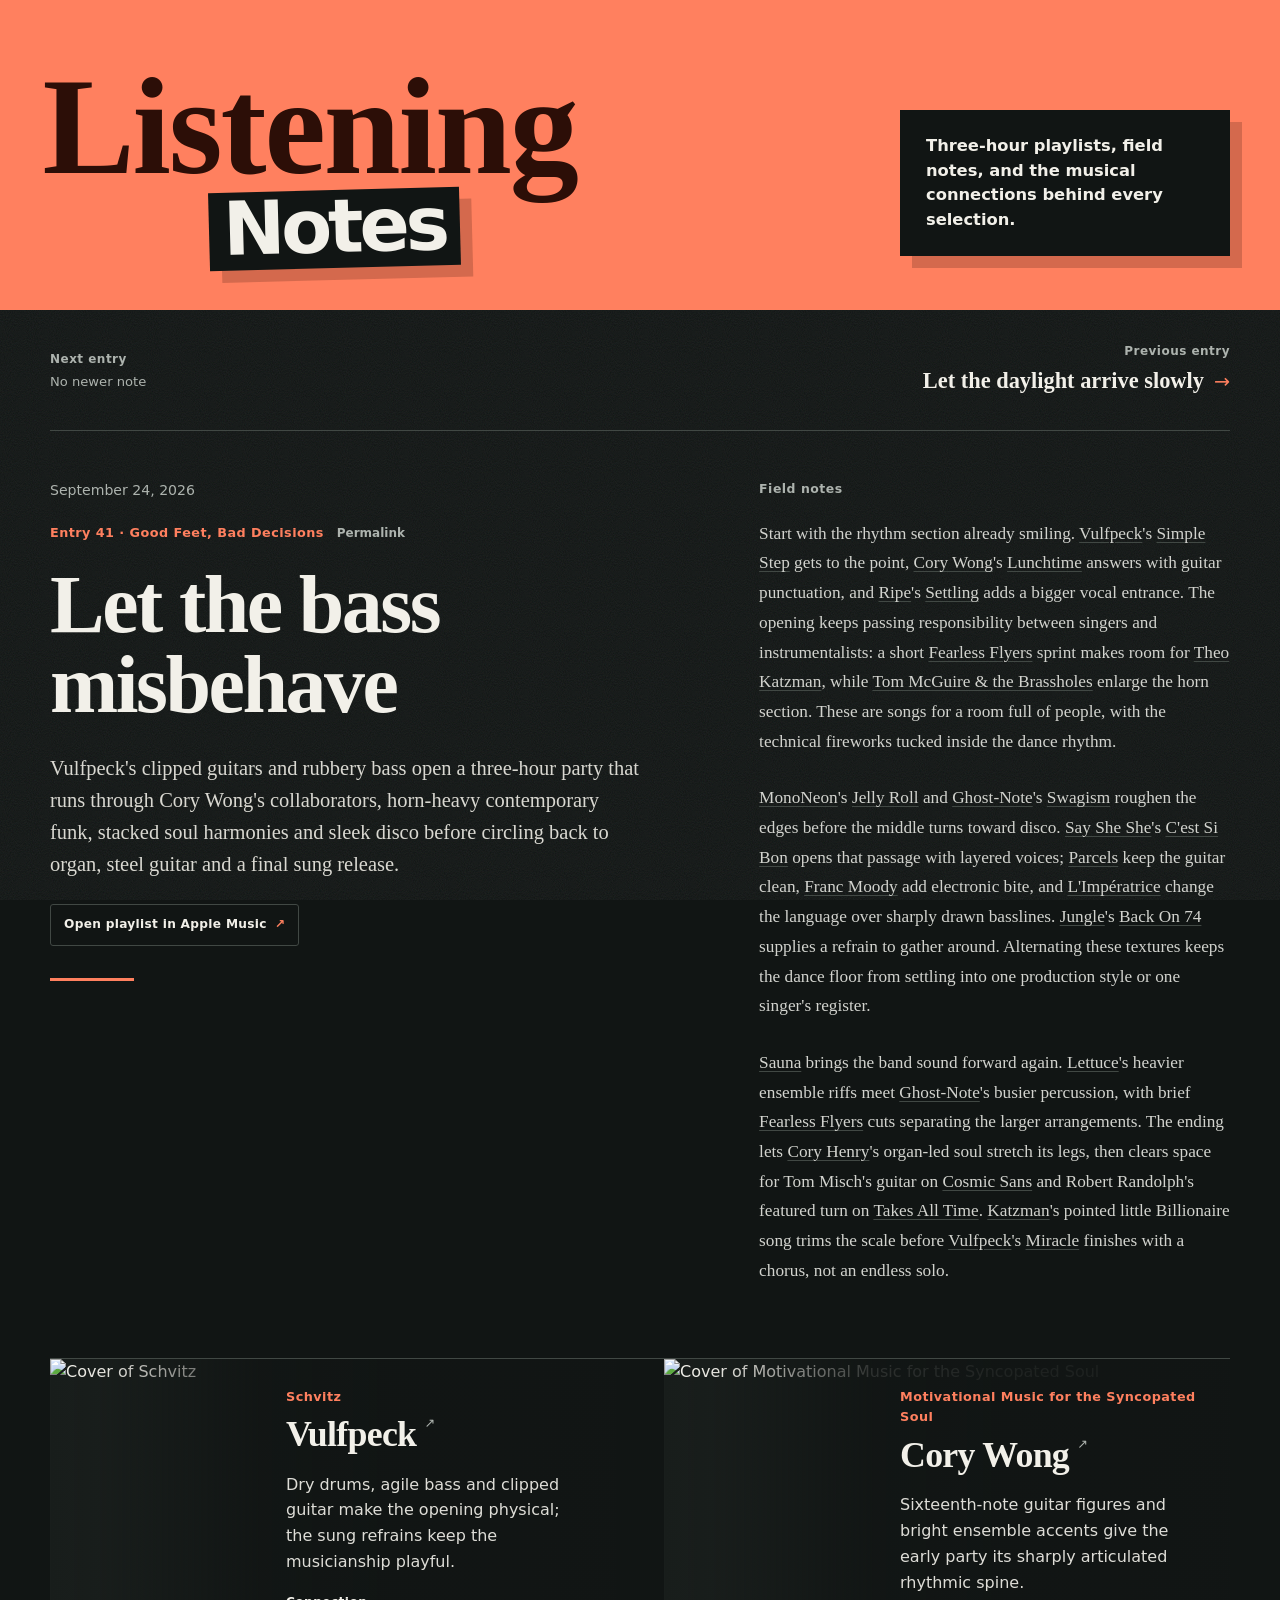
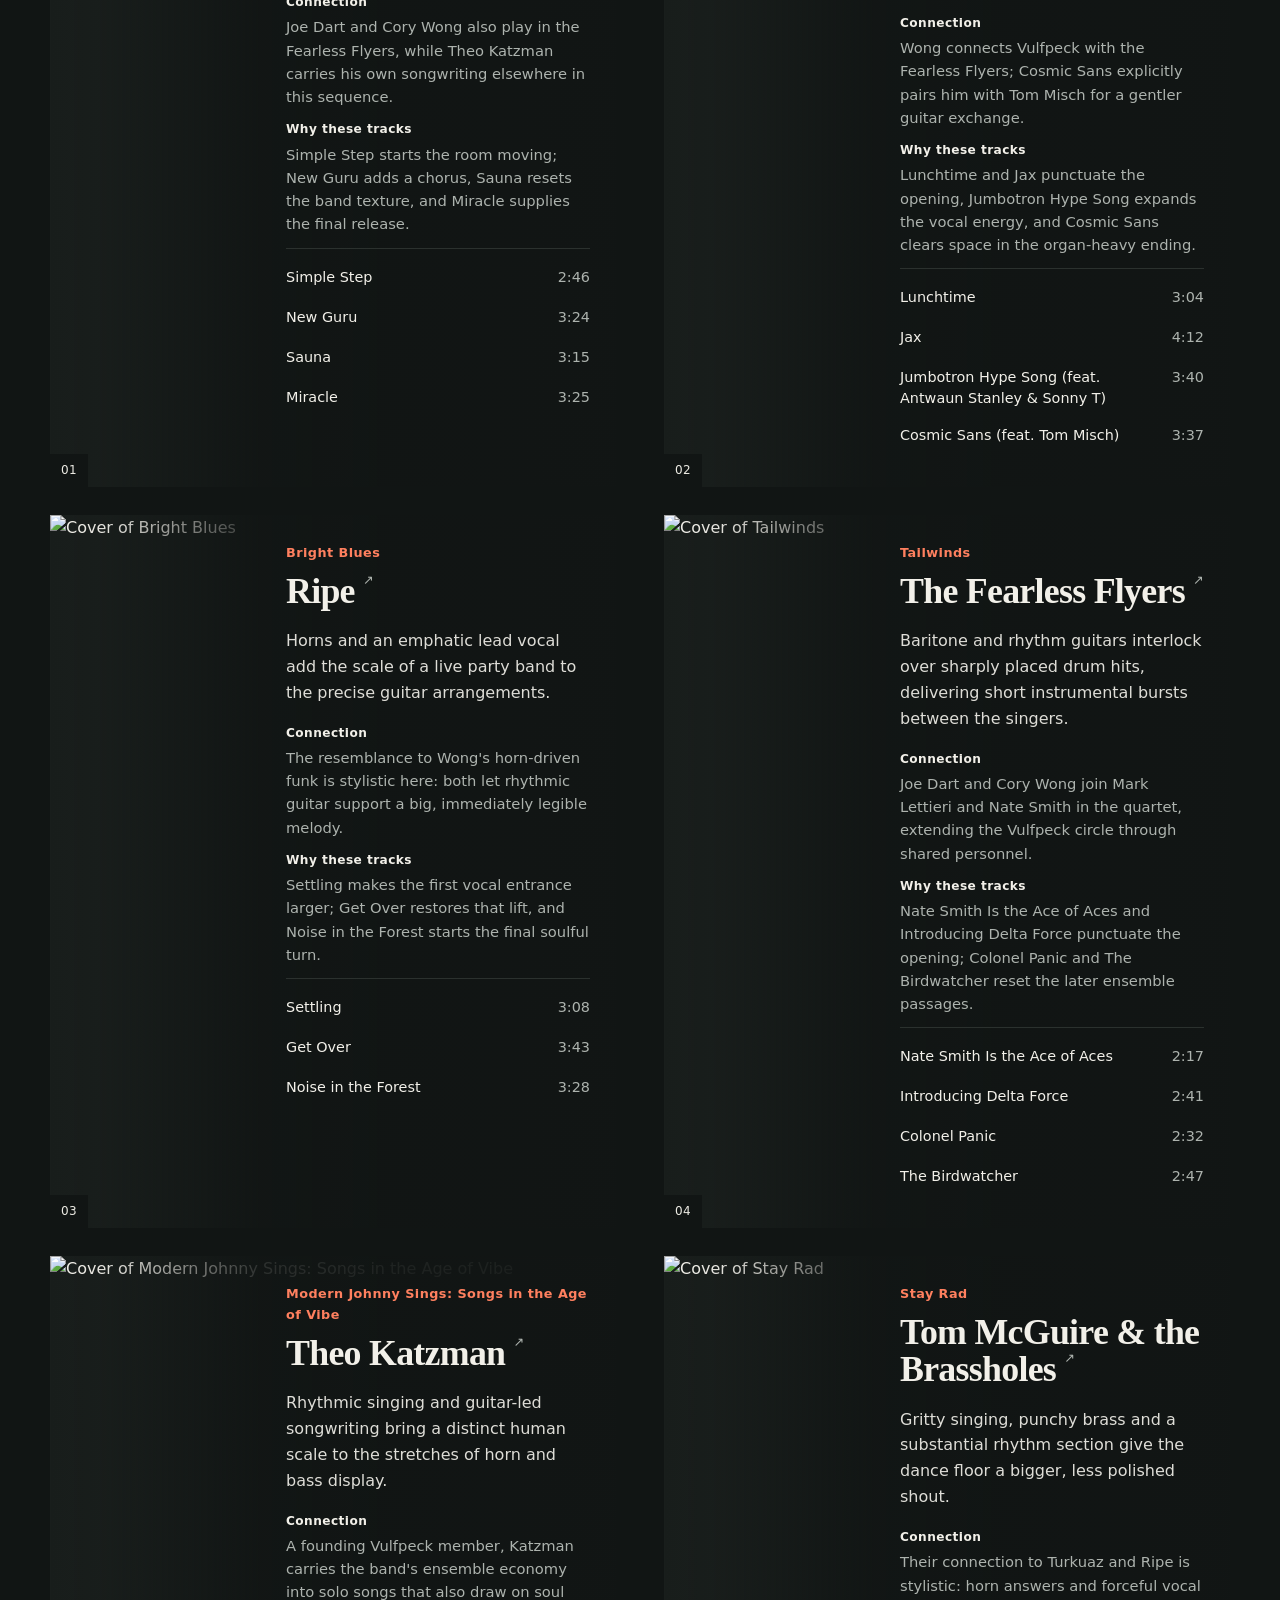
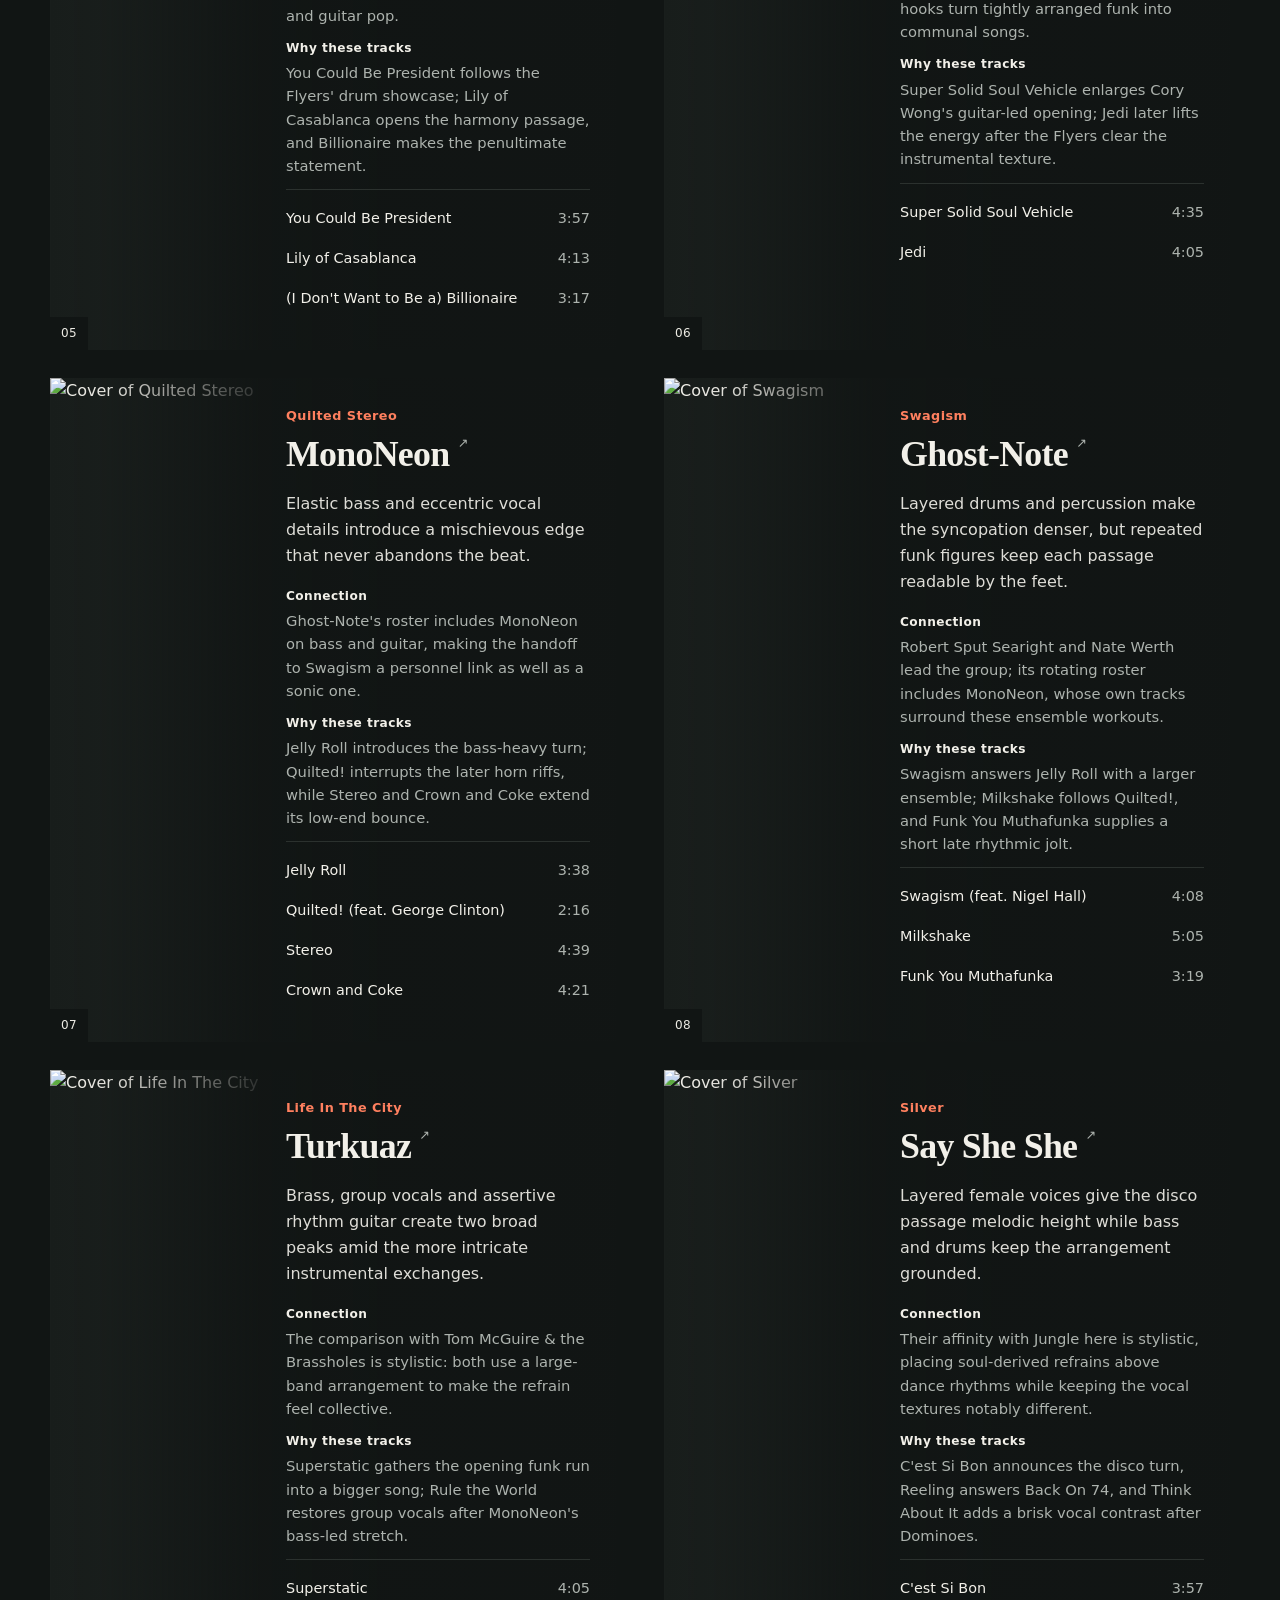
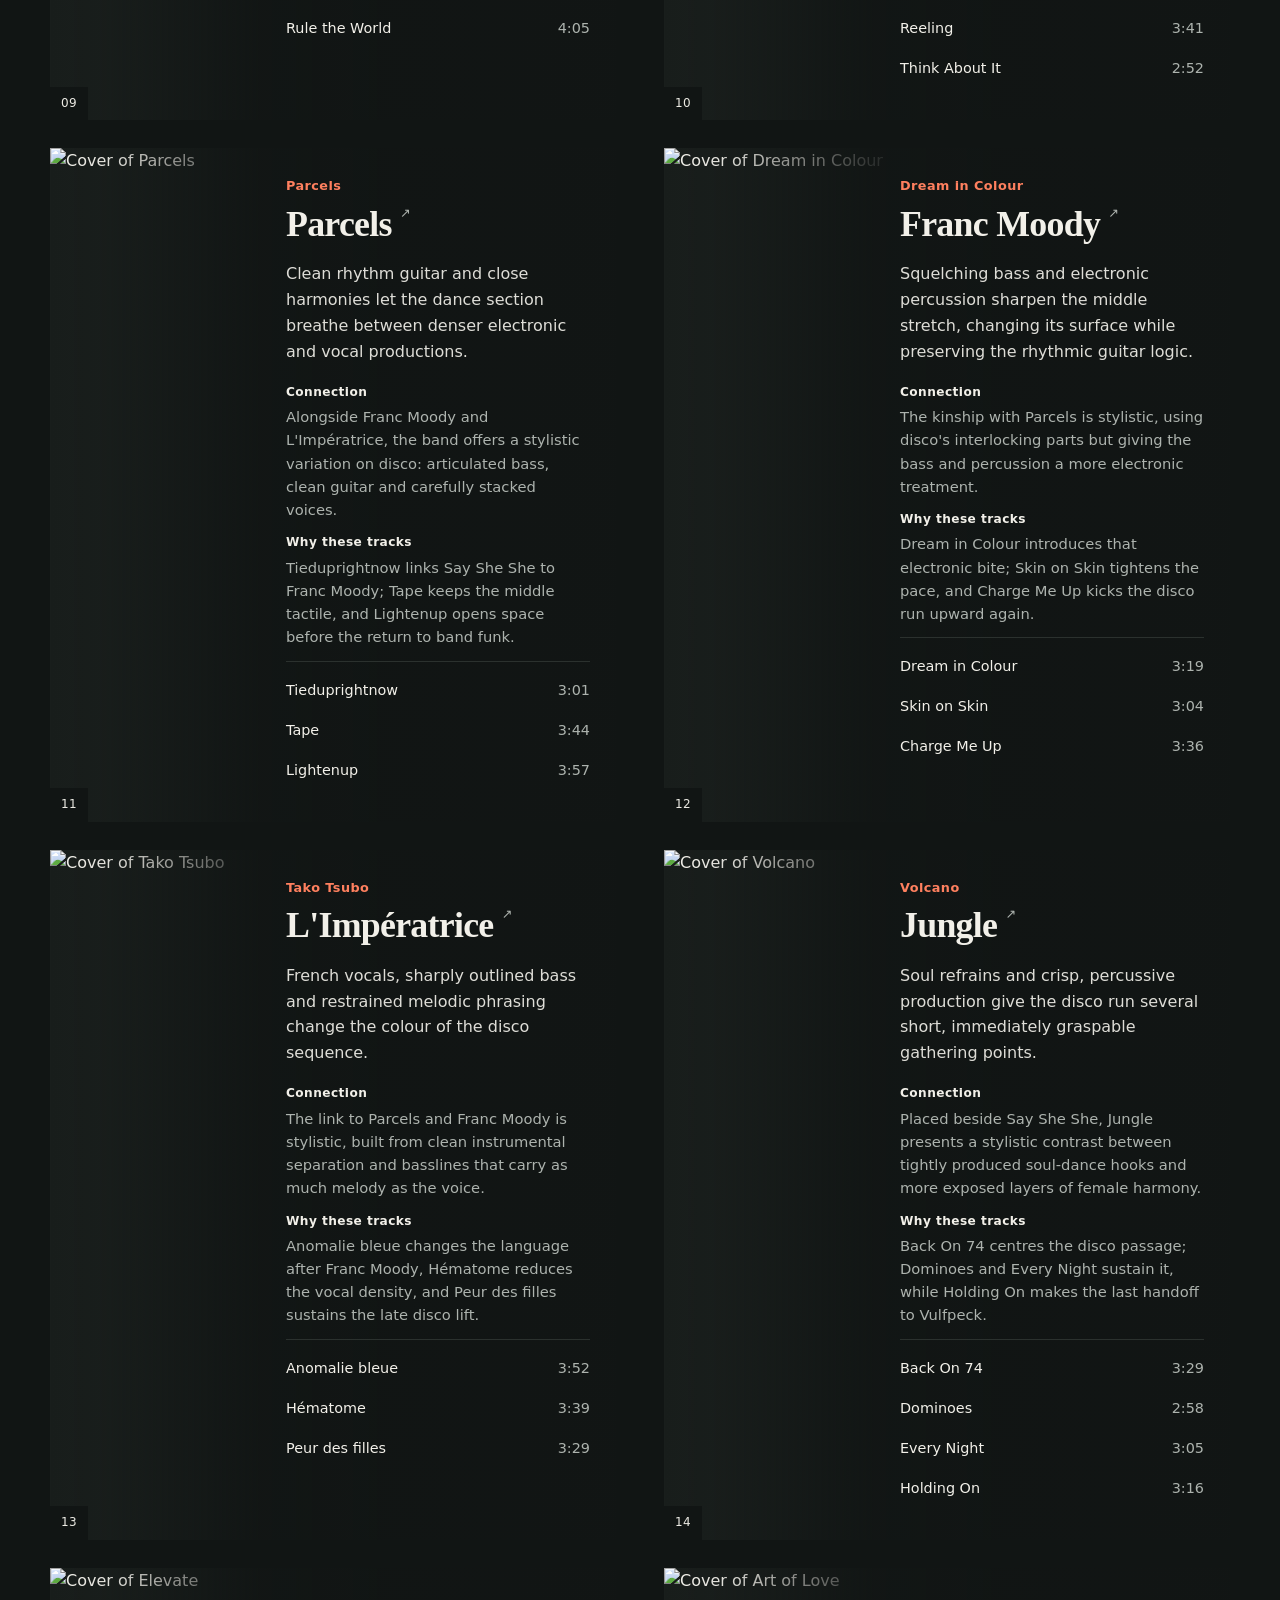
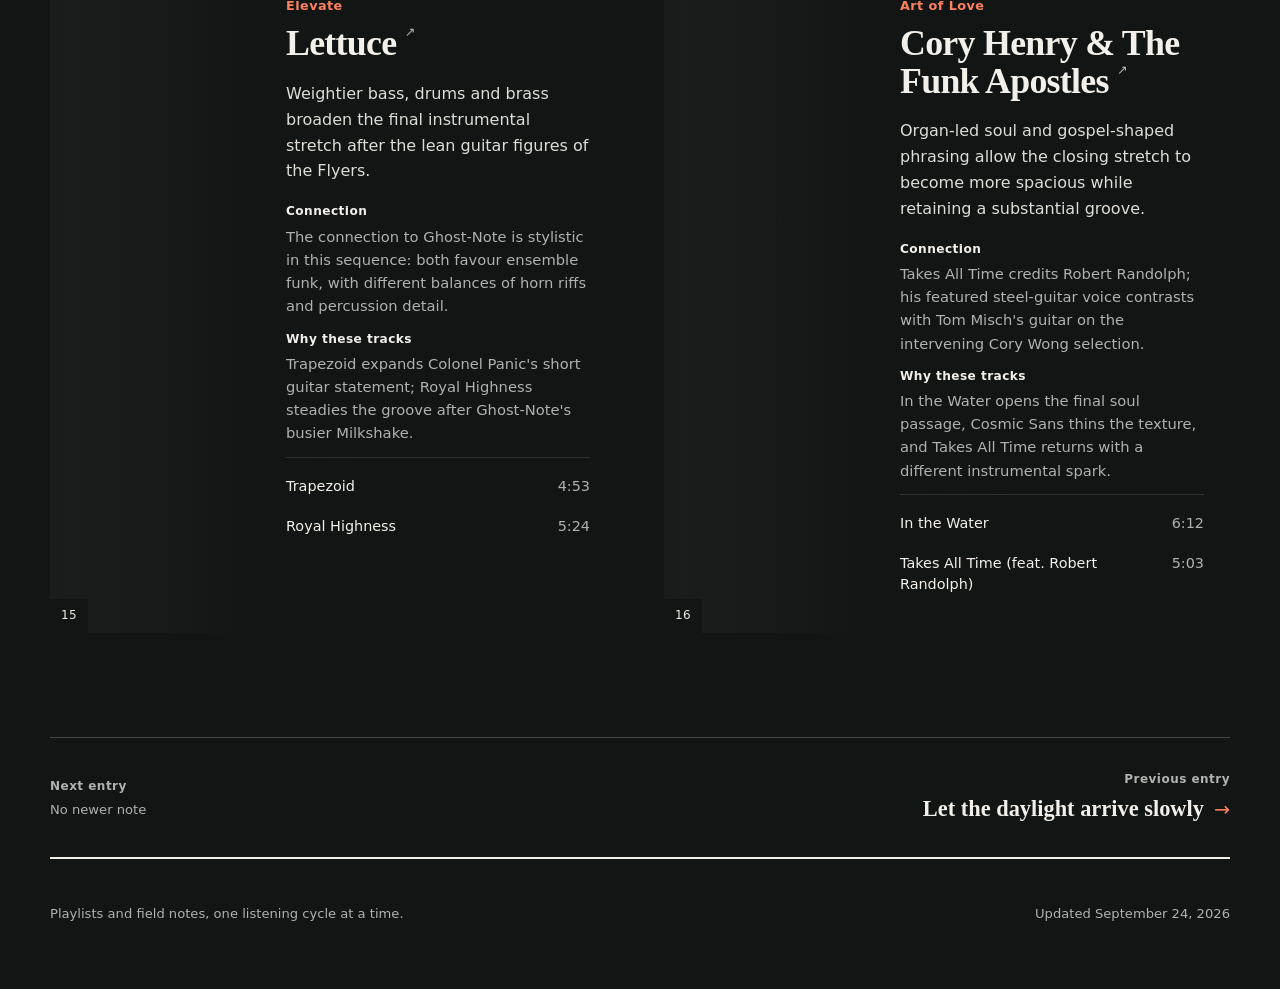
==== commit b9bbb1a4: "music: publish Let the bass misbehave" ====
--- a/music/index.html
+++ b/music/index.html
@@ -701,50 +701,51 @@
       <p class="deck">Three-hour playlists, field notes, and the musical connections behind every selection.</p>
     </header>
     <nav class="pagination pagination-top" data-pagination aria-label="Journal entry navigation"></nav>
-    <article class="entry" id="2026-09-21-leave-the-day-outside" data-journal-entry data-entry-index="0" aria-labelledby="title-2026-09-21-leave-the-day-outside"><header class="entry-head"><div class="entry-summary"><div class="date-stamp"><span>September 21, 2026</span><i></i></div><p class="kicker">Entry 40 · Leave the Day Outside <a class="permalink" href="#2026-09-21-leave-the-day-outside" aria-label="Permalink to Let the daylight arrive slowly">Permalink</a></p><h2 id="title-2026-09-21-leave-the-day-outside"><a class="entry-title-link" href="#2026-09-21-leave-the-day-outside">Let the daylight arrive slowly</a></h2><p class="intro">Paula Morelenbaum&#39;s voice, cello and piano open a three-hour path through acoustic Brazilian song, softly rolling guitar grooves and transparent keyboards, letting the rhythm brighten gradually before the room settles back into quieter tones.</p><a class="playlist-link" href="https://music.apple.com/ca/playlist/leave-the-day-outside/pl.u-9N9LzYdT23okp7" target="_blank" rel="noreferrer" aria-label="Open Leave the Day Outside in Apple Music">Open playlist in Apple Music <span aria-hidden="true">↗</span></a><hr class="entry-rule"></div><div class="narrative"><span>Field notes</span><p>Casa supplies the opening scale: a voice close to the piano, with cello extending the ends of phrases. Paula and Jaques Morelenbaum join <a class="narrative-link" href="https://music.apple.com/ca/artist/ryuichi-sakamoto/271593168?uo=4" target="_blank" rel="noreferrer">Ryuichi Sakamoto</a> on a record largely made in Antônio Carlos Jobim&#39;s house, using his grand piano. After “<a class="narrative-link" href="https://music.apple.com/ca/album/o-amor-em-paz/1488015524?i=1488015526&amp;uo=4" target="_blank" rel="noreferrer">O Amor Em Paz</a>,” Sakamoto&#39;s solo “<a class="narrative-link" href="https://music.apple.com/ca/album/sonatine/1717829350?i=1717829844&amp;uo=4" target="_blank" rel="noreferrer">Sonatine</a>” exposes a related touch; <a class="narrative-link" href="https://music.apple.com/ca/artist/rosa-passos/3856714?uo=4" target="_blank" rel="noreferrer">Rosa Passos</a>, <a class="narrative-link" href="https://music.apple.com/ca/artist/fabiano-do-nascimento/868831528?uo=4" target="_blank" rel="noreferrer">Fabiano do Nascimento</a> and <a class="narrative-link" href="https://music.apple.com/ca/artist/nara-le%C3%A3o/15421112?uo=4" target="_blank" rel="noreferrer">Nara Leão</a> then redistribute that intimacy across guitar and voice.</p><p>The middle finds an easy tempo through <a class="narrative-link" href="https://music.apple.com/ca/artist/celso-fonseca/3538475?uo=4" target="_blank" rel="noreferrer">Celso Fonseca</a>&#39;s “<a class="narrative-link" href="https://music.apple.com/ca/album/bom-sinal/1443343592?i=1443343841&amp;uo=4" target="_blank" rel="noreferrer">Bom Sinal</a>,” <a class="narrative-link" href="https://music.apple.com/ca/artist/bebel-gilberto/1000227?uo=4" target="_blank" rel="noreferrer">Bebel Gilberto</a>&#39;s “<a class="narrative-link" href="https://music.apple.com/ca/album/tanto-tempo/1443332554?i=1443332758&amp;uo=4" target="_blank" rel="noreferrer">Tanto Tempo</a>” and <a class="narrative-link" href="https://music.apple.com/ca/artist/khruangbin/478520598?uo=4" target="_blank" rel="noreferrer">Khruangbin</a>&#39;s “<a class="narrative-link" href="https://music.apple.com/ca/album/fifteen-fifty-three/1721004325?i=1721004328&amp;uo=4" target="_blank" rel="noreferrer">Fifteen Fifty-Three</a>.” <a class="narrative-link" href="https://music.apple.com/ca/artist/hermanos-guti%C3%A9rrez/1218012318?uo=4" target="_blank" rel="noreferrer">Hermanos Gutiérrez</a> thin the arrangement to two guitars, while <a class="narrative-link" href="https://music.apple.com/ca/artist/tommy-guerrero/3031702?uo=4" target="_blank" rel="noreferrer">Tommy Guerrero</a> gives the bass and drums a lightly drawn frame. <a class="narrative-link" href="https://music.apple.com/ca/artist/jo%C3%A3o-donato/83945552?uo=4" target="_blank" rel="noreferrer">Donato</a>&#39;s “<a class="narrative-link" href="https://music.apple.com/ca/album/amazonas/1442636237?i=1442636666&amp;uo=4" target="_blank" rel="noreferrer">Amazonas</a>” and “<a class="narrative-link" href="https://music.apple.com/ca/album/a-r%C3%A3/1442636237?i=1442636680&amp;uo=4" target="_blank" rel="noreferrer">A Rã</a>” add short, buoyant figures among the longer songs. The lift comes through melody, repetition and small changes in instrumental colour, keeping the transitions close enough to feel like one room.</p><p>Later, <a class="narrative-link" href="https://music.apple.com/ca/artist/ichiko-aoba/344132486?uo=4" target="_blank" rel="noreferrer">Ichiko Aoba</a>&#39;s acoustic detail gives way to <a class="narrative-link" href="https://music.apple.com/ca/artist/gigi-masin/665146478?uo=4" target="_blank" rel="noreferrer">Gigi Masin</a> and <a class="narrative-link" href="https://music.apple.com/ca/artist/hiroshi-yoshimura/1298273067?uo=4" target="_blank" rel="noreferrer">Hiroshi Yoshimura</a>&#39;s suspended keyboard textures. <a class="narrative-link" href="https://music.apple.com/ca/artist/dustin-ohalloran/27764546?uo=4" target="_blank" rel="noreferrer">Dustin O&#39;Halloran</a> adds developing chamber arrangements, then Sakamoto and the Morelenbaums return the sound to its opening proportions. Rosa&#39;s “<a class="narrative-link" href="https://music.apple.com/ca/album/edredon-de-seda/132682210?i=132682455&amp;uo=4" target="_blank" rel="noreferrer">Edredon de Seda</a>” keeps the late vocal passage intimate before the final instrumental stretch. “<a class="narrative-link" href="https://music.apple.com/ca/album/energy-flow/1717829350?i=1717831052&amp;uo=4" target="_blank" rel="noreferrer">Energy flow</a>” offers a clear piano melody; <a class="narrative-link" href="https://music.apple.com/ca/artist/khruangbin/478520598?uo=4" target="_blank" rel="noreferrer">Khruangbin</a>&#39;s “<a class="narrative-link" href="https://music.apple.com/ca/album/les-petits-gris/1721004325?i=1721004580&amp;uo=4" target="_blank" rel="noreferrer">Les Petits Gris</a>” answers with an unexpectedly quiet closing texture. Music verifies 45 tracks at 3:00:12, with no selections repeated from earlier sets.</p></div></header><div class="artist-grid"><section class="artist-card" style="--h:343"><div class="cover-wrap"><img src="https://is1-ssl.mzstatic.com/image/thumb/Music211/v4/f0/c5/33/f0c53370-533e-beba-ecc5-f9fb9e569a96/881036000062_cover.jpg/600x600bb.jpg" alt="Cover of Casa" loading="lazy"><span class="card-number">01</span></div><div class="artist-copy"><p class="album-label">Casa</p><h3><a href="https://music.apple.com/ca/artist/morelenbaum-sakamoto/908186389?uo=4" target="_blank" rel="noreferrer" title="Open Morelenbaum² / Sakamoto in Apple Music">Morelenbaum² / Sakamoto <span aria-hidden="true">↗</span></a></h3><p class="why">Voice, cello and piano establish the opening&#39;s intimate scale, returning later to reconnect the guitar and keyboard passages with a human voice.</p><p class="connection"><strong>Connection</strong> Paula and Jaques Morelenbaum performed with Jobim; Casa places their voice-and-cello partnership beside Sakamoto, who also appears here as a solo pianist.</p><p class="selection"><strong>Why these tracks</strong> “O Amor Em Paz” opens the room, “Fotografia - Photograph” restores the trio after Nara, and “Bonita” brings its chamber colours back late.</p><ol class="track-list"><li><a href="https://music.apple.com/ca/album/o-amor-em-paz/1488015524?i=1488015526&amp;uo=4" target="_blank" rel="noreferrer"><span>O Amor Em Paz</span><time>3:51</time></a></li><li><a href="https://music.apple.com/ca/album/fotografia-photograph/1488015524?i=1488015534&amp;uo=4" target="_blank" rel="noreferrer"><span>Fotografia - Photograph</span><time>4:18</time></a></li><li><a href="https://music.apple.com/ca/album/bonita/1488015524?i=1488015533&amp;uo=4" target="_blank" rel="noreferrer"><span>Bonita</span><time>4:22</time></a></li></ol></div></section><section class="artist-card" style="--h:216"><div class="cover-wrap"><img src="https://is1-ssl.mzstatic.com/image/thumb/Music126/v4/6e/8d/82/6e8d82ee-ee42-9020-51ed-daa71ea624ad/881036000154_cover.jpg/600x600bb.jpg" alt="Cover of BTTB - 20th Anniversary Edition" loading="lazy"><span class="card-number">02</span></div><div class="artist-copy"><p class="album-label">BTTB - 20th Anniversary Edition</p><h3><a href="https://music.apple.com/ca/artist/ryuichi-sakamoto/271593168?uo=4" target="_blank" rel="noreferrer" title="Open Ryuichi Sakamoto in Apple Music">Ryuichi Sakamoto <span aria-hidden="true">↗</span></a></h3><p class="why">Solo piano gives the set a clear melodic outline, separating denser textures and returning near the end with a gently resolving theme.</p><p class="connection"><strong>Connection</strong> His playing is the direct personnel link to Casa; the separate piano pieces also connect stylistically to O&#39;Halloran&#39;s more layered chamber arrangements.</p><p class="selection"><strong>Why these tracks</strong> “Sonatine” follows the opening trio, “Intermezzo” reduces the later ensemble, and “Energy flow” supplies the final clear piano melody before Khruangbin.</p><ol class="track-list"><li><a href="https://music.apple.com/ca/album/sonatine/1717829350?i=1717829844&amp;uo=4" target="_blank" rel="noreferrer"><span>Sonatine</span><time>3:38</time></a></li><li><a href="https://music.apple.com/ca/album/intermezzo/1717829350?i=1717829852&amp;uo=4" target="_blank" rel="noreferrer"><span>Intermezzo</span><time>3:45</time></a></li><li><a href="https://music.apple.com/ca/album/energy-flow/1717829350?i=1717831052&amp;uo=4" target="_blank" rel="noreferrer"><span>Energy flow</span><time>4:33</time></a></li></ol></div></section><section class="artist-card" style="--h:50"><div class="cover-wrap"><img src="https://is1-ssl.mzstatic.com/image/thumb/Music114/v4/2e/68/84/2e6884cb-76ff-4337-4072-69780855663d/mzi.ukofzelp.jpg/600x600bb.jpg" alt="Cover of Rosa" loading="lazy"><span class="card-number">03</span></div><div class="artist-copy"><p class="album-label">Rosa</p><h3><a href="https://music.apple.com/ca/artist/rosa-passos/3856714?uo=4" target="_blank" rel="noreferrer" title="Open Rosa Passos in Apple Music">Rosa Passos <span aria-hidden="true">↗</span></a></h3><p class="why">Close singing and lightly articulated guitar keep three vocal returns small in scale, with rhythmic detail carried by phrasing and touch.</p><p class="connection"><strong>Connection</strong> The voice-and-guitar setting links her arrangements stylistically to Nara Leão, while the open space around each phrase complements Casa&#39;s piano and cello.</p><p class="selection"><strong>Why these tracks</strong> “Sutilezas” enters after solo piano, “Jardim” ends the first ambient clearing, and “Edredon de Seda” keeps the late vocal return intimate.</p><ol class="track-list"><li><a href="https://music.apple.com/ca/album/sutilezas/132682210?i=132682261&amp;uo=4" target="_blank" rel="noreferrer"><span>Sutilezas</span><time>4:59</time></a></li><li><a href="https://music.apple.com/ca/album/jardim/132682210?i=132682386&amp;uo=4" target="_blank" rel="noreferrer"><span>Jardim</span><time>4:59</time></a></li><li><a href="https://music.apple.com/ca/album/edredon-de-seda/132682210?i=132682455&amp;uo=4" target="_blank" rel="noreferrer"><span>Edredon de Seda</span><time>4:00</time></a></li></ol></div></section><section class="artist-card" style="--h:24"><div class="cover-wrap"><img src="https://is1-ssl.mzstatic.com/image/thumb/Music126/v4/cd/6f/f8/cd6ff86e-529a-d09a-de15-92a0001e7b06/cover.jpg/600x600bb.jpg" alt="Cover of Mundo Solo" loading="lazy"><span class="card-number">04</span></div><div class="artist-copy"><p class="album-label">Mundo Solo</p><h3><a href="https://music.apple.com/ca/artist/fabiano-do-nascimento/868831528?uo=4" target="_blank" rel="noreferrer" title="Open Fabiano do Nascimento in Apple Music">Fabiano do Nascimento <span aria-hidden="true">↗</span></a></h3><p class="why">Resonant acoustic guitar gives the instrumental sections melodic shape, using small changes in attack and sustain instead of a large rhythm section.</p><p class="connection"><strong>Connection</strong> His exposed guitar textures connect Rosa Passos&#39;s accompaniment to the instrumental duets of Hermanos Gutiérrez; the resemblance is in arrangement and touch.</p><p class="selection"><strong>Why these tracks</strong> “Reflections” lets the opening vocal settle, “De manhã” brightens the middle, and “Tempo” clears the beat before Ichiko Aoba&#39;s delicate entrance.</p><ol class="track-list"><li><a href="https://music.apple.com/ca/album/reflections/1707837681?i=1707838005&amp;uo=4" target="_blank" rel="noreferrer"><span>Reflections</span><time>4:13</time></a></li><li><a href="https://music.apple.com/ca/album/de-manh%C3%A3/1707837681?i=1707838498&amp;uo=4" target="_blank" rel="noreferrer"><span>De manhã</span><time>4:37</time></a></li><li><a href="https://music.apple.com/ca/album/tempo/1707837681?i=1707838184&amp;uo=4" target="_blank" rel="noreferrer"><span>Tempo</span><time>4:36</time></a></li></ol></div></section><section class="artist-card" style="--h:3"><div class="cover-wrap"><img src="https://is1-ssl.mzstatic.com/image/thumb/Music125/v4/a1/ee/d3/a1eed3ce-5661-e88d-209b-2f17c261859c/20UMGIM44239.rgb.jpg/600x600bb.jpg" alt="Cover of Dez Anos Depois" loading="lazy"><span class="card-number">05</span></div><div class="artist-copy"><p class="album-label">Dez Anos Depois</p><h3><a href="https://music.apple.com/ca/artist/nara-le%C3%A3o/15421112?uo=4" target="_blank" rel="noreferrer" title="Open Nara Leão in Apple Music">Nara Leão <span aria-hidden="true">↗</span></a></h3><p class="why">Brief, softly phrased bossa songs make room for the melody to register, keeping the opening and middle passages lightly articulated.</p><p class="connection"><strong>Connection</strong> Her bossa vocabulary connects Casa&#39;s chamber treatment to the later studio arrangements of Celso Fonseca and Bebel Gilberto, with less instrumental density.</p><p class="selection"><strong>Why these tracks</strong> “Meditação” leads back to Casa, “Este Seu Olhar” prepares Donato&#39;s entrance, and “Outra Vez” carries the middle section from keyboards into singing.</p><ol class="track-list"><li><a href="https://music.apple.com/ca/album/medita%C3%A7%C3%A3o/1520508744?i=1520508875&amp;uo=4" target="_blank" rel="noreferrer"><span>Meditação</span><time>2:18</time></a></li><li><a href="https://music.apple.com/ca/album/este-seu-olhar/1520508744?i=1520508878&amp;uo=4" target="_blank" rel="noreferrer"><span>Este Seu Olhar</span><time>2:33</time></a></li><li><a href="https://music.apple.com/ca/album/outra-vez/1520508744?i=1520508879&amp;uo=4" target="_blank" rel="noreferrer"><span>Outra Vez</span><time>3:24</time></a></li></ol></div></section><section class="artist-card" style="--h:98"><div class="cover-wrap"><img src="https://is1-ssl.mzstatic.com/image/thumb/Music116/v4/34/9e/fa/349efa80-e7a1-d82d-3acb-dbbe642aaf90/artwork.jpg/600x600bb.jpg" alt="Cover of Lumiere" loading="lazy"><span class="card-number">06</span></div><div class="artist-copy"><p class="album-label">Lumiere</p><h3><a href="https://music.apple.com/ca/artist/dustin-ohalloran/27764546?uo=4" target="_blank" rel="noreferrer" title="Open Dustin O&#39;Halloran in Apple Music">Dustin O&#39;Halloran <span aria-hidden="true">↗</span></a></h3><p class="why">Piano motifs and gradually developing chamber textures give the quieter sections complete instrumental statements, with space left around the principal melody.</p><p class="connection"><strong>Connection</strong> The piano writing meets Sakamoto&#39;s solo pieces directly in the sequence; the chamber colours make a stylistic connection to Casa&#39;s sustained cello lines.</p><p class="selection"><strong>Why these tracks</strong> “We Move Lightly” clears the opening vocal texture; “Opus 55” and “Snow and Light” give the later instrumental passages room to develop.</p><ol class="track-list"><li><a href="https://music.apple.com/ca/album/we-move-lightly/1680109480?i=1680109483&amp;uo=4" target="_blank" rel="noreferrer"><span>We Move Lightly</span><time>3:10</time></a></li><li><a href="https://music.apple.com/ca/album/opus-55/1680109480?i=1680109638&amp;uo=4" target="_blank" rel="noreferrer"><span>Opus 55</span><time>6:05</time></a></li><li><a href="https://music.apple.com/ca/album/snow-and-light/1680109480?i=1680109639&amp;uo=4" target="_blank" rel="noreferrer"><span>Snow and Light</span><time>6:34</time></a></li></ol></div></section><section class="artist-card" style="--h:102"><div class="cover-wrap"><img src="https://is1-ssl.mzstatic.com/image/thumb/Music126/v4/fa/fa/0d/fafa0dd1-dda3-0b1d-077e-8ed879031092/143997.jpg/600x600bb.jpg" alt="Cover of Windswept Adan" loading="lazy"><span class="card-number">07</span></div><div class="artist-copy"><p class="album-label">Windswept Adan</p><h3><a href="https://music.apple.com/ca/artist/ichiko-aoba/344132486?uo=4" target="_blank" rel="noreferrer" title="Open Ichiko Aoba in Apple Music">Ichiko Aoba <span aria-hidden="true">↗</span></a></h3><p class="why">Delicate vocals, piano and carefully placed acoustic colours move between song and atmosphere, keeping the later transitions finely detailed.</p><p class="connection"><strong>Connection</strong> Aoba and Taro Umebayashi wrote and arranged Windswept Adan, bringing chamber instruments and field recordings into its acoustic and ambient setting.</p><p class="selection"><strong>Why these tracks</strong> “Parfum D&#39;étoiles” introduces the first keyboard clearing, “Sagu Palm&#39;s Song” follows Fabiano&#39;s guitar, and “Porcelain” extends the final vocal section.</p><ol class="track-list"><li><a href="https://music.apple.com/ca/album/parfum-d%C3%A9toiles/1714304663?i=1714304939&amp;uo=4" target="_blank" rel="noreferrer"><span>Parfum D&#39;étoiles</span><time>2:53</time></a></li><li><a href="https://music.apple.com/ca/album/sagu-palms-song/1714304663?i=1714304945&amp;uo=4" target="_blank" rel="noreferrer"><span>Sagu Palm&#39;s Song</span><time>3:57</time></a></li><li><a href="https://music.apple.com/ca/album/porcelain/1714304663?i=1714304675&amp;uo=4" target="_blank" rel="noreferrer"><span>Porcelain</span><time>4:29</time></a></li></ol></div></section><section class="artist-card" style="--h:99"><div class="cover-wrap"><img src="https://is1-ssl.mzstatic.com/image/thumb/Music211/v4/b4/f1/82/b4f182c0-0538-f509-1390-4f3c1d5f09c1/190.jpg/600x600bb.jpg" alt="Cover of Green" loading="lazy"><span class="card-number">08</span></div><div class="artist-copy"><p class="album-label">Green</p><h3><a href="https://music.apple.com/ca/artist/hiroshi-yoshimura/1298273067?uo=4" target="_blank" rel="noreferrer" title="Open Hiroshi Yoshimura in Apple Music">Hiroshi Yoshimura <span aria-hidden="true">↗</span></a></h3><p class="why">Transparent keyboard patterns provide three airy pauses, retaining small melodic figures even as the rhythm section drops away.</p><p class="connection"><strong>Connection</strong> Yoshimura and Gigi Masin meet through a stylistic affinity for spacious electronic textures; here their pieces surround more exposed piano and vocal arrangements.</p><p class="selection"><strong>Why these tracks</strong> “CREEK” opens the first electronic clearing, “GREEN” steadies the later section, and “FEEL” reduces the density after O&#39;Halloran&#39;s chamber writing.</p><ol class="track-list"><li><a href="https://music.apple.com/ca/album/creek/1790521507?i=1790521508&amp;uo=4" target="_blank" rel="noreferrer"><span>CREEK</span><time>4:53</time></a></li><li><a href="https://music.apple.com/ca/album/green/1790521507?i=1790521514&amp;uo=4" target="_blank" rel="noreferrer"><span>GREEN</span><time>5:14</time></a></li><li><a href="https://music.apple.com/ca/album/feel/1790521507?i=1790521511&amp;uo=4" target="_blank" rel="noreferrer"><span>FEEL</span><time>4:28</time></a></li></ol></div></section><section class="artist-card" style="--h:200"><div class="cover-wrap"><img src="https://is1-ssl.mzstatic.com/image/thumb/Music211/v4/7c/d5/12/7cd5121b-1acd-abef-ae76-368e3d6ba7f7/65346.jpg/600x600bb.jpg" alt="Cover of Talk To The Sea" loading="lazy"><span class="card-number">09</span></div><div class="artist-copy"><p class="album-label">Talk To The Sea</p><h3><a href="https://music.apple.com/ca/artist/gigi-masin/665146478?uo=4" target="_blank" rel="noreferrer" title="Open Gigi Masin in Apple Music">Gigi Masin <span aria-hidden="true">↗</span></a></h3><p class="why">Softly layered electronic tones broaden the room between acoustic performances, making the changes in texture gradual and easy to follow.</p><p class="connection"><strong>Connection</strong> His suspended keyboard colours sit beside Yoshimura&#39;s more clearly patterned figures, while the surrounding piano pieces keep an acoustic reference in view.</p><p class="selection"><strong>Why these tracks</strong> “First Time Ruth Saw The Sea” extends the early clearing, “Call Me” follows Aoba, and “Still” pauses before the melody of “Energy flow.”</p><ol class="track-list"><li><a href="https://music.apple.com/ca/album/first-time-ruth-saw-the-sea/1893772030?i=6762312372&amp;uo=4" target="_blank" rel="noreferrer"><span>First Time Ruth Saw The Sea</span><time>3:19</time></a></li><li><a href="https://music.apple.com/ca/album/call-me/1893772030?i=6762312377&amp;uo=4" target="_blank" rel="noreferrer"><span>Call Me</span><time>4:24</time></a></li><li><a href="https://music.apple.com/ca/album/still/1893772030?i=6762312366&amp;uo=4" target="_blank" rel="noreferrer"><span>Still</span><time>5:06</time></a></li></ol></div></section><section class="artist-card" style="--h:328"><div class="cover-wrap"><img src="https://is1-ssl.mzstatic.com/image/thumb/Music128/v4/46/38/a4/4638a40d-bfad-645d-12a4-b7407e2ee34c/00602567104711.rgb.jpg/600x600bb.jpg" alt="Cover of Quem É Quem" loading="lazy"><span class="card-number">10</span></div><div class="artist-copy"><p class="album-label">Quem É Quem</p><h3><a href="https://music.apple.com/ca/artist/jo%C3%A3o-donato/83945552?uo=4" target="_blank" rel="noreferrer" title="Open João Donato in Apple Music">João Donato <span aria-hidden="true">↗</span></a></h3><p class="why">Short keyboard-led songs bring a small rhythmic lift to the middle, using buoyant figures that leave the surrounding voices plenty of space.</p><p class="connection"><strong>Connection</strong> The keyboard-and-voice interplay connects the acoustic bossa phrasing of Nara Leão to Bebel Gilberto&#39;s lighter studio textures through a stylistic rhythmic link.</p><p class="selection"><strong>Why these tracks</strong> “Até Quem Sabe” introduces the first lift, “Amazonas” brightens the guitar passage, and “A Rã” adds a playful figure before Nara returns.</p><ol class="track-list"><li><a href="https://music.apple.com/ca/album/at%C3%A9-quem-sabe/1442636237?i=1442637105&amp;uo=4" target="_blank" rel="noreferrer"><span>Até Quem Sabe</span><time>2:11</time></a></li><li><a href="https://music.apple.com/ca/album/amazonas/1442636237?i=1442636666&amp;uo=4" target="_blank" rel="noreferrer"><span>Amazonas</span><time>2:10</time></a></li><li><a href="https://music.apple.com/ca/album/a-r%C3%A3/1442636237?i=1442636680&amp;uo=4" target="_blank" rel="noreferrer"><span>A Rã</span><time>2:32</time></a></li></ol></div></section><section class="artist-card" style="--h:67"><div class="cover-wrap"><img src="https://is1-ssl.mzstatic.com/image/thumb/Music126/v4/25/77/d1/2577d1cf-2167-cda3-27ff-744751ba69d9/5410377904514_cover.jpg/600x600bb.jpg" alt="Cover of Natural" loading="lazy"><span class="card-number">11</span></div><div class="artist-copy"><p class="album-label">Natural</p><h3><a href="https://music.apple.com/ca/artist/celso-fonseca/3538475?uo=4" target="_blank" rel="noreferrer" title="Open Celso Fonseca in Apple Music">Celso Fonseca <span aria-hidden="true">↗</span></a></h3><p class="why">Understated singing and gently articulated guitar give the middle section a sustained groove, letting longer songs unfold at an easy pace.</p><p class="connection"><strong>Connection</strong> His bossa songcraft shares an audible vocabulary with Nara Leão and Rosa Passos, while the studio rhythm connects naturally to Bebel Gilberto.</p><p class="selection"><strong>Why these tracks</strong> “Bom Sinal” establishes the first sustained groove, “A Origem da Felicidade” extends the brighter middle, and “Slow Motion Bossa Nova” lets it settle.</p><ol class="track-list"><li><a href="https://music.apple.com/ca/album/bom-sinal/1443343592?i=1443343841&amp;uo=4" target="_blank" rel="noreferrer"><span>Bom Sinal</span><time>5:10</time></a></li><li><a href="https://music.apple.com/ca/album/a-origem-da-felicidade/1443343592?i=1443343846&amp;uo=4" target="_blank" rel="noreferrer"><span>A Origem da Felicidade</span><time>4:36</time></a></li><li><a href="https://music.apple.com/ca/album/slow-motion-bossa-nova/1443343592?i=1443344055&amp;uo=4" target="_blank" rel="noreferrer"><span>Slow Motion Bossa Nova</span><time>5:10</time></a></li></ol></div></section><section class="artist-card" style="--h:10"><div class="cover-wrap"><img src="https://is1-ssl.mzstatic.com/image/thumb/Music123/v4/93/c5/aa/93c5aaa0-44b1-f5b4-12c9-b5178dbee253/5410377904491_cover.jpg/600x600bb.jpg" alt="Cover of Tanto Tempo" loading="lazy"><span class="card-number">12</span></div><div class="artist-copy"><p class="album-label">Tanto Tempo</p><h3><a href="https://music.apple.com/ca/artist/bebel-gilberto/1000227?uo=4" target="_blank" rel="noreferrer" title="Open Bebel Gilberto in Apple Music">Bebel Gilberto <span aria-hidden="true">↗</span></a></h3><p class="why">Soft vocals and lightly electronic rhythm carry the acoustic song sequence toward a brighter middle, keeping the melody clear above the accompaniment.</p><p class="connection"><strong>Connection</strong> Suba produced Tanto Tempo with co-producer Béco Dranoff; its blend of bossa phrasing and electronic colour connects Celso Fonseca to Khruangbin here.</p><p class="selection"><strong>Why these tracks</strong> “Tanto Tempo” prepares the first Khruangbin entrance, “So Nice (Summer Samba)” brings a sunny refrain, and “Mais Feliz” rounds off the brighter vocal run.</p><ol class="track-list"><li><a href="https://music.apple.com/ca/album/tanto-tempo/1443332554?i=1443332758&amp;uo=4" target="_blank" rel="noreferrer"><span>Tanto Tempo</span><time>3:02</time></a></li><li><a href="https://music.apple.com/ca/album/so-nice-summer-samba/1443332554?i=1443332945&amp;uo=4" target="_blank" rel="noreferrer"><span>So Nice (Summer Samba)</span><time>3:32</time></a></li><li><a href="https://music.apple.com/ca/album/mais-feliz/1443332554?i=1443332926&amp;uo=4" target="_blank" rel="noreferrer"><span>Mais Feliz</span><time>4:17</time></a></li></ol></div></section><section class="artist-card" style="--h:133"><div class="cover-wrap"><img src="https://is1-ssl.mzstatic.com/image/thumb/Music116/v4/4b/82/45/4b82450e-4547-166f-aced-7d7f85b67d4b/43543.jpg/600x600bb.jpg" alt="Cover of A LA SALA" loading="lazy"><span class="card-number">13</span></div><div class="artist-copy"><p class="album-label">A LA SALA</p><h3><a href="https://music.apple.com/ca/artist/khruangbin/478520598?uo=4" target="_blank" rel="noreferrer" title="Open Khruangbin in Apple Music">Khruangbin <span aria-hidden="true">↗</span></a></h3><p class="why">Spare guitar, rounded bass and restrained rhythm give the middle a gentle nod, then return at the end through a quieter piano-led texture.</p><p class="connection"><strong>Connection</strong> The shared emphasis on exposed guitar and measured bass makes a stylistic connection to Tommy Guerrero and Hermanos Gutiérrez, not a personnel link.</p><p class="selection"><strong>Why these tracks</strong> “Fifteen Fifty-Three” introduces the bass-led passage, “May Ninth” adds soft singing, and “Les Petits Gris” closes by answering Sakamoto&#39;s piano.</p><ol class="track-list"><li><a href="https://music.apple.com/ca/album/fifteen-fifty-three/1721004325?i=1721004328&amp;uo=4" target="_blank" rel="noreferrer"><span>Fifteen Fifty-Three</span><time>4:08</time></a></li><li><a href="https://music.apple.com/ca/album/may-ninth/1721004325?i=1721004332&amp;uo=4" target="_blank" rel="noreferrer"><span>May Ninth</span><time>3:12</time></a></li><li><a href="https://music.apple.com/ca/album/les-petits-gris/1721004325?i=1721004580&amp;uo=4" target="_blank" rel="noreferrer"><span>Les Petits Gris</span><time>4:02</time></a></li></ol></div></section><section class="artist-card" style="--h:124"><div class="cover-wrap"><img src="https://is1-ssl.mzstatic.com/image/thumb/Music112/v4/e7/e1/7d/e7e17dbb-75a8-3eb1-d085-5acbdefbc768/23CRGIM40967.rgb.jpg/600x600bb.jpg" alt="Cover of Sonido Cósmico" loading="lazy"><span class="card-number">14</span></div><div class="artist-copy"><p class="album-label">Sonido Cósmico</p><h3><a href="https://music.apple.com/ca/artist/hermanos-guti%C3%A9rrez/1218012318?uo=4" target="_blank" rel="noreferrer" title="Open Hermanos Gutiérrez in Apple Music">Hermanos Gutiérrez <span aria-hidden="true">↗</span></a></h3><p class="why">Two interlocking guitars thin the arrangement between vocal and beat-led passages, leaving each melodic phrase enough space to hang in the room.</p><p class="connection"><strong>Connection</strong> Their instrumental duets echo the exposed guitar textures of Fabiano do Nascimento, here with a different electric tone and a more open rhythmic frame.</p><p class="selection"><strong>Why these tracks</strong> “Low Sun” follows Khruangbin, “Abuelita” releases Celso&#39;s vocal section, and “Until We Meet Again” closes the main guitar arc before the final piano stretch.</p><ol class="track-list"><li><a href="https://music.apple.com/ca/album/low-sun/1728320036?i=1728320482&amp;uo=4" target="_blank" rel="noreferrer"><span>Low Sun</span><time>3:08</time></a></li><li><a href="https://music.apple.com/ca/album/abuelita/1728320036?i=1728320486&amp;uo=4" target="_blank" rel="noreferrer"><span>Abuelita</span><time>3:32</time></a></li><li><a href="https://music.apple.com/ca/album/until-we-meet-again/1728320036?i=1728320873&amp;uo=4" target="_blank" rel="noreferrer"><span>Until We Meet Again</span><time>3:02</time></a></li></ol></div></section><section class="artist-card" style="--h:29"><div class="cover-wrap"><img src="https://is1-ssl.mzstatic.com/image/thumb/Music124/v4/e8/46/a5/e846a5b7-5b28-6373-c4a9-2f412f4b8651/801097003857.jpg/600x600bb.jpg" alt="Cover of Soul Food Taqueria" loading="lazy"><span class="card-number">15</span></div><div class="artist-copy"><p class="album-label">Soul Food Taqueria</p><h3><a href="https://music.apple.com/ca/artist/tommy-guerrero/3031702?uo=4" target="_blank" rel="noreferrer" title="Open Tommy Guerrero in Apple Music">Tommy Guerrero <span aria-hidden="true">↗</span></a></h3><p class="why">Measured bass, guitar and understated beats bring a little forward movement to the middle, keeping the instrumental passages relaxed and clearly melodic.</p><p class="connection"><strong>Connection</strong> The guitar-and-bass interplay sits stylistically beside Khruangbin; the surrounding acoustic pieces make the change in amplification audible while retaining a similar scale.</p><p class="selection"><strong>Why these tracks</strong> “Abierto” begins the relaxed instrumental groove, “Thank You MK” prepares “May Ninth,” and “The Color of Life” gives the rhythm section its last gentle turn.</p><ol class="track-list"><li><a href="https://music.apple.com/ca/album/abierto/1320205227?i=1320205365&amp;uo=4" target="_blank" rel="noreferrer"><span>Abierto</span><time>4:00</time></a></li><li><a href="https://music.apple.com/ca/album/thank-you-mk/1320205227?i=1320205367&amp;uo=4" target="_blank" rel="noreferrer"><span>Thank You MK</span><time>3:50</time></a></li><li><a href="https://music.apple.com/ca/album/the-color-of-life/1320205227?i=1320205379&amp;uo=4" target="_blank" rel="noreferrer"><span>The Color of Life</span><time>3:58</time></a></li></ol></div></section></div></article>
-<article class="entry" id="2026-09-20-puxa-a-mesa-pro-lado" data-journal-entry data-entry-index="1" aria-labelledby="title-2026-09-20-puxa-a-mesa-pro-lado"><header class="entry-head"><div class="entry-summary"><div class="date-stamp"><span>September 20, 2026</span><i></i></div><p class="kicker">Entry 39 · Puxa a Mesa Pro Lado <a class="permalink" href="#2026-09-20-puxa-a-mesa-pro-lado" aria-label="Permalink to Pass the chorus around the room">Permalink</a></p><h2 id="title-2026-09-20-puxa-a-mesa-pro-lado"><a class="entry-title-link" href="#2026-09-20-puxa-a-mesa-pro-lado">Pass the chorus around the room</a></h2><p class="intro">Brazilian soul and samba-funk fill the room with voices and brass, then highlife guitars, Afro-Cuban percussion, Venezuelan funk and Mediterranean disco keep changing the accent across three hours built for dancing together.</p><a class="playlist-link" href="https://music.apple.com/ca/playlist/puxa-a-mesa-pro-lado/pl.u-DdAN2m3Iykg8Gl" target="_blank" rel="noreferrer" aria-label="Open Puxa a Mesa Pro Lado in Apple Music">Open playlist in Apple Music <span aria-hidden="true">↗</span></a><hr class="entry-rule"></div><div class="narrative"><span>Field notes</span><p><a class="narrative-link" href="https://music.apple.com/ca/artist/gilsons/1439693544?uo=4" target="_blank" rel="noreferrer">Gilsons</a> open with an invitation, <a class="narrative-link" href="https://music.apple.com/ca/artist/di-melo/166843834?uo=4" target="_blank" rel="noreferrer">Di Melo</a> answers with a bassline, and <a class="narrative-link" href="https://music.apple.com/ca/artist/robson-jorge-lincoln-olivetti/209711886?uo=4" target="_blank" rel="noreferrer">Robson Jorge</a> and <a class="narrative-link" href="https://music.apple.com/ca/search?term=Lincoln%20Olivetti" target="_blank" rel="noreferrer">Lincoln Olivetti</a> brighten the room with boogie keyboards. <a class="narrative-link" href="https://music.apple.com/ca/artist/sandra-de-s%C3%A1/73313256?uo=4" target="_blank" rel="noreferrer">Sandra de Sá</a>, <a class="narrative-link" href="https://music.apple.com/ca/artist/tim-maia/6931042?uo=4" target="_blank" rel="noreferrer">Tim Maia</a> and <a class="narrative-link" href="https://music.apple.com/ca/artist/ed-motta/28092323?uo=4" target="_blank" rel="noreferrer">Ed Motta</a> then trade the vocal lead while <a class="narrative-link" href="https://music.apple.com/ca/artist/banda-black-rio/18233851?uo=4" target="_blank" rel="noreferrer">Banda Black Rio</a> briefly give the horns the floor. These short opening songs leave space for refrains to register before another singer takes over; the percussion never has to start from scratch.</p><p>“<a class="narrative-link" href="https://music.apple.com/ca/album/cart%C3%A3o-postal/1695221205?i=1695221538&amp;uo=4" target="_blank" rel="noreferrer">Cartão Postal</a>” turns the Brazilian opening toward <a class="narrative-link" href="https://music.apple.com/ca/artist/pat-thomas/7241141?uo=4" target="_blank" rel="noreferrer">Pat Thomas</a>, <a class="narrative-link" href="https://music.apple.com/ca/artist/the-lijadu-sisters/1313644475?uo=4" target="_blank" rel="noreferrer">the Lijadu Sisters</a> and Poly-Rythmo&#39;s interlocking parts. <a class="narrative-link" href="https://music.apple.com/ca/artist/newen-afrobeat/1023313707?uo=4" target="_blank" rel="noreferrer">Newen Afrobeat</a> stretch the ensemble exchanges, while <a class="narrative-link" href="https://music.apple.com/ca/artist/ibibio-sound-machine/783557446?uo=4" target="_blank" rel="noreferrer">Ibibio Sound Machine</a> compress that energy into a direct vocal hook. <a class="narrative-link" href="https://music.apple.com/ca/artist/nu-genea/997053217?uo=4" target="_blank" rel="noreferrer">Nu Genea</a>, <a class="narrative-link" href="https://music.apple.com/ca/artist/los-amigos-invisibles/4511792?uo=4" target="_blank" rel="noreferrer">Los Amigos Invisibles</a> and <a class="narrative-link" href="https://music.apple.com/ca/artist/cimafunk/1296662271?uo=4" target="_blank" rel="noreferrer">Cimafunk</a> change the language again, with <a class="narrative-link" href="https://music.apple.com/ca/search?term=George%20Clinton" target="_blank" rel="noreferrer">George Clinton</a> joining the latter on “<a class="narrative-link" href="https://music.apple.com/ca/album/funk-aspirin/1581144592?i=1581144598&amp;uo=4" target="_blank" rel="noreferrer">Funk Aspirin</a>.” The return through “<a class="narrative-link" href="https://music.apple.com/ca/album/squash/917821499?i=917821617&amp;uo=4" target="_blank" rel="noreferrer">Squash</a>,” “<a class="narrative-link" href="https://music.apple.com/ca/album/manuel/6802512386?i=6802512388&amp;uo=4" target="_blank" rel="noreferrer">Manuel</a>,” Sandra&#39;s “<a class="narrative-link" href="https://music.apple.com/ca/album/vale-tudo-feat-tim-maia/1258957943?i=1258957958&amp;uo=4" target="_blank" rel="noreferrer">Vale Tudo</a>” and Tim&#39;s “<a class="narrative-link" href="https://music.apple.com/ca/album/sossego/987070615?i=987070619&amp;uo=4" target="_blank" rel="noreferrer">Sossego</a>” makes a smaller party inside the larger one.</p><p>A second run through highlife, Beninese dance rhythms and <a class="narrative-link" href="https://music.apple.com/ca/artist/newen-afrobeat/1023313707?uo=4" target="_blank" rel="noreferrer">Afrobeat</a> builds toward “<a class="narrative-link" href="https://music.apple.com/ca/album/the-pot-is-on-fire/1839051687?i=1839051698&amp;uo=4" target="_blank" rel="noreferrer">The Pot Is On Fire</a>” and “<a class="narrative-link" href="https://music.apple.com/ca/album/caribbean-power/1612405723?i=1612405733&amp;uo=4" target="_blank" rel="noreferrer">Caribbean Power</a>.” Cuban percussion and <a class="narrative-link" href="https://music.apple.com/ca/artist/breakestra/18051778?uo=4" target="_blank" rel="noreferrer">Breakestra</a>&#39;s soul vocals then bring the instruments back into sharper focus. The closing section picks up the communal quality of Madalitso Band&#39;s “Vina Vina Malawi” in <cite><a class="work-link" href="#2026-08-30-essa-e-pra-tocar-no-radio">Essa É Pra Tocar no Rádio</a></cite>, but returns through Jorge Ben, <a class="narrative-link" href="https://music.apple.com/ca/artist/di-melo/166843834?uo=4" target="_blank" rel="noreferrer">Di Melo</a> and <a class="narrative-link" href="https://music.apple.com/ca/artist/tim-maia/6931042?uo=4" target="_blank" rel="noreferrer">Tim Maia</a> to <a class="narrative-link" href="https://music.apple.com/ca/artist/gilsons/1439693544?uo=4" target="_blank" rel="noreferrer">Gilsons</a>&#39; “<a class="narrative-link" href="https://music.apple.com/ca/album/voltar-%C3%A0-bahia/1604639788?i=1604640623&amp;uo=4" target="_blank" rel="noreferrer">Voltar à Bahia</a>.” Music verifies 45 tracks at 3:00:03; none repeat earlier selections.</p></div></header><div class="artist-grid"><section class="artist-card" style="--h:75"><div class="cover-wrap"><img src="https://is1-ssl.mzstatic.com/image/thumb/Music122/v4/51/c6/4d/51c64d85-1e67-7014-2adb-573812b39a2a/cover.jpg/600x600bb.jpg" alt="Cover of Pra Gente Acordar" loading="lazy"><span class="card-number">01</span></div><div class="artist-copy"><p class="album-label">Pra Gente Acordar</p><h3><a href="https://music.apple.com/ca/artist/gilsons/1439693544?uo=4" target="_blank" rel="noreferrer" title="Open Gilsons in Apple Music">Gilsons <span aria-hidden="true">↗</span></a></h3><p class="why">Blended voices and light percussion open the room gently, return between denser soul arrangements, and give the ending a shared refrain.</p><p class="connection"><strong>Connection</strong> Their vocal blend forms a stylistic link between Di Melo&#39;s spare rhythmic phrasing and Jorge Ben Jor&#39;s repeated samba-funk lines.</p><p class="selection"><strong>Why these tracks</strong> “Vem de Lá” starts the gathering, “Duas Cidades” clears some instrumental density, and “Voltar à Bahia” closes after Tim Maia&#39;s final refrain.</p><ol class="track-list"><li><a href="https://music.apple.com/ca/album/vem-de-l%C3%A1/1604639788?i=1604639959&amp;uo=4" target="_blank" rel="noreferrer"><span>Vem de Lá</span><time>3:00</time></a></li><li><a href="https://music.apple.com/ca/album/duas-cidades/1604639788?i=1604640313&amp;uo=4" target="_blank" rel="noreferrer"><span>Duas Cidades</span><time>3:39</time></a></li><li><a href="https://music.apple.com/ca/album/voltar-%C3%A0-bahia/1604639788?i=1604640623&amp;uo=4" target="_blank" rel="noreferrer"><span>Voltar à Bahia</span><time>2:37</time></a></li></ol></div></section><section class="artist-card" style="--h:62"><div class="cover-wrap"><img src="https://is1-ssl.mzstatic.com/image/thumb/Music118/v4/20/46/4a/20464a80-e9d6-c061-c528-c903fb8d5c13/00602557635119.rgb.jpg/600x600bb.jpg" alt="Cover of Di Melo" loading="lazy"><span class="card-number">02</span></div><div class="artist-copy"><p class="album-label">Di Melo</p><h3><a href="https://music.apple.com/ca/artist/di-melo/166843834?uo=4" target="_blank" rel="noreferrer" title="Open Di Melo in Apple Music">Di Melo <span aria-hidden="true">↗</span></a></h3><p class="why">Elastic bass and an unhurried vocal grain make three short songs feel rhythmically complete, keeping the opening and ending nimble.</p><p class="connection"><strong>Connection</strong> The selected songs come from the 1975 album <cite><a class="work-link" href="https://music.apple.com/ca/album/1442786120" target="_blank" rel="noreferrer">Di Melo</a></cite>; their close voice-and-bass interplay complements Tim Maia&#39;s fuller soul arrangements.</p><p class="selection"><strong>Why these tracks</strong> “Kilario” establishes the first strut, “Aceito Tudo” follows Jorge Ben, and “Pernalonga” makes a concise late handoff into “A Fim De Voltar.”</p><ol class="track-list"><li><a href="https://music.apple.com/ca/album/kilario/1442786120?i=1442786273&amp;uo=4" target="_blank" rel="noreferrer"><span>Kilario</span><time>2:48</time></a></li><li><a href="https://music.apple.com/ca/album/aceito-tudo/1442786120?i=1442786474&amp;uo=4" target="_blank" rel="noreferrer"><span>Aceito Tudo</span><time>2:57</time></a></li><li><a href="https://music.apple.com/ca/album/pernalonga/1442786120?i=1442786610&amp;uo=4" target="_blank" rel="noreferrer"><span>Pernalonga</span><time>2:44</time></a></li></ol></div></section><section class="artist-card" style="--h:313"><div class="cover-wrap"><img src="https://is1-ssl.mzstatic.com/image/thumb/Music116/v4/c4/9e/9d/c49e9d9b-4a1e-53d7-8080-7d4689f54755/7891430011871.jpg/600x600bb.jpg" alt="Cover of Robson Jorge e Lincoln Olivetti" loading="lazy"><span class="card-number">03</span></div><div class="artist-copy"><p class="album-label">Robson Jorge e Lincoln Olivetti</p><h3><a href="https://music.apple.com/ca/artist/robson-jorge-lincoln-olivetti/209711886?uo=4" target="_blank" rel="noreferrer" title="Open Robson Jorge &amp; Lincoln Olivetti in Apple Music">Robson Jorge &amp; Lincoln Olivetti <span aria-hidden="true">↗</span></a></h3><p class="why">Bright electric keyboards, clipped guitar and tightly arranged accents give the voices a break while making the dance rhythm more pronounced.</p><p class="connection"><strong>Connection</strong> The duo worked as arrangers and producers with Tim Maia, Sandra de Sá and Jorge Ben Jor, connecting several voices in this sequence.</p><p class="selection"><strong>Why these tracks</strong> “Aleluia” supplies the first boogie lift; “Squash” returns after “Tienaté” and prepares the Brazilian vocal run beginning with Ed Motta.</p><ol class="track-list"><li><a href="https://music.apple.com/ca/album/aleluia/917821499?i=917821599&amp;uo=4" target="_blank" rel="noreferrer"><span>Aleluia</span><time>3:53</time></a></li><li><a href="https://music.apple.com/ca/album/squash/917821499?i=917821617&amp;uo=4" target="_blank" rel="noreferrer"><span>Squash</span><time>4:02</time></a></li></ol></div></section><section class="artist-card" style="--h:184"><div class="cover-wrap"><img src="https://is1-ssl.mzstatic.com/image/thumb/Music128/v4/58/cf/75/58cf7552-ccb0-3c19-ff8a-0e9ab2040fd8/191773490676.jpg/600x600bb.jpg" alt="Cover of Vale Tudo" loading="lazy"><span class="card-number">04</span></div><div class="artist-copy"><p class="album-label">Vale Tudo</p><h3><a href="https://music.apple.com/ca/artist/sandra-de-s%C3%A1/73313256?uo=4" target="_blank" rel="noreferrer" title="Open Sandra de Sá in Apple Music">Sandra de Sá <span aria-hidden="true">↗</span></a></h3><p class="why">An assertive soul voice rides the rhythm section in three different positions, expanding from a solo refrain into a credited duet.</p><p class="connection"><strong>Connection</strong> Tim Maia appears on “Vale Tudo,” making the immediate transition into his “Sossego” a direct vocal connection, not merely a stylistic resemblance.</p><p class="selection"><strong>Why these tracks</strong> “Trem da Central” strengthens the opening, “Pela Cidade” leads toward the first horn-led departure, and “Vale Tudo” sets up Tim&#39;s return.</p><ol class="track-list"><li><a href="https://music.apple.com/ca/album/trem-da-central/1258957943?i=1258957947&amp;uo=4" target="_blank" rel="noreferrer"><span>Trem da Central</span><time>4:03</time></a></li><li><a href="https://music.apple.com/ca/album/pela-cidade/1258957943?i=1258957951&amp;uo=4" target="_blank" rel="noreferrer"><span>Pela Cidade</span><time>3:21</time></a></li><li><a href="https://music.apple.com/ca/album/vale-tudo-feat-tim-maia/1258957943?i=1258957958&amp;uo=4" target="_blank" rel="noreferrer"><span>Vale Tudo (feat. Tim Maia)</span><time>4:08</time></a></li></ol></div></section><section class="artist-card" style="--h:76"><div class="cover-wrap"><img src="https://is1-ssl.mzstatic.com/image/thumb/Music124/v4/d5/99/a9/d599a981-671c-e46d-eb4d-e1df91918cb4/809274001566.jpg/600x600bb.jpg" alt="Cover of Disco Club" loading="lazy"><span class="card-number">05</span></div><div class="artist-copy"><p class="album-label">Disco Club</p><h3><a href="https://music.apple.com/ca/artist/tim-maia/6931042?uo=4" target="_blank" rel="noreferrer" title="Open Tim Maia in Apple Music">Tim Maia <span aria-hidden="true">↗</span></a></h3><p class="why">Full-bodied singing and disco rhythm create three substantial refrains, spaced far enough apart for each arrival to renew the vocal energy.</p><p class="connection"><strong>Connection</strong> Sandra de Sá&#39;s credited duet provides the clearest personnel connection; the surrounding boogie and samba-funk keep its bass-and-drum emphasis audible.</p><p class="selection"><strong>Why these tracks</strong> “Acenda O Farol” locks in the opening beat, “Sossego” follows Sandra&#39;s duet, and “A Fim De Voltar” gives Gilsons a broad final handoff.</p><ol class="track-list"><li><a href="https://music.apple.com/ca/album/acenda-o-farol/987070615?i=987070618&amp;uo=4" target="_blank" rel="noreferrer"><span>Acenda O Farol</span><time>3:11</time></a></li><li><a href="https://music.apple.com/ca/album/sossego/987070615?i=987070619&amp;uo=4" target="_blank" rel="noreferrer"><span>Sossego</span><time>3:43</time></a></li><li><a href="https://music.apple.com/ca/album/a-fim-de-voltar/987070615?i=987070617&amp;uo=4" target="_blank" rel="noreferrer"><span>A Fim De Voltar</span><time>4:04</time></a></li></ol></div></section><section class="artist-card" style="--h:358"><div class="cover-wrap"><img src="https://is1-ssl.mzstatic.com/image/thumb/Music211/v4/88/c2/e0/88c2e090-499d-8872-1bab-9438f60da955/022925604064.jpg/600x600bb.jpg" alt="Cover of Ed Motta e Conexão Japeri" loading="lazy"><span class="card-number">06</span></div><div class="artist-copy"><p class="album-label">Ed Motta e Conexão Japeri</p><h3><a href="https://music.apple.com/ca/artist/ed-motta/28092323?uo=4" target="_blank" rel="noreferrer" title="Open Ed Motta in Apple Music">Ed Motta <span aria-hidden="true">↗</span></a></h3><p class="why">Clipped rhythm guitar, prominent bass and agile singing give the Brazilian passages three sharply defined changes of vocal attack.</p><p class="connection"><strong>Connection</strong> His funk arrangements connect stylistically to Robson Jorge and Lincoln Olivetti&#39;s instrumental boogie, with the voice taking over the melodic emphasis.</p><p class="selection"><strong>Why these tracks</strong> “Vamos dançar” follows Tim&#39;s first refrain, “Manuel” restarts the Brazilian vocal peak, and “Baixo rio” begins the late return from Breakestra.</p><ol class="track-list"><li><a href="https://music.apple.com/ca/album/vamos-dan%C3%A7ar/6802512386?i=6802512389&amp;uo=4" target="_blank" rel="noreferrer"><span>Vamos dançar</span><time>3:46</time></a></li><li><a href="https://music.apple.com/ca/album/manuel/6802512386?i=6802512388&amp;uo=4" target="_blank" rel="noreferrer"><span>Manuel</span><time>3:51</time></a></li><li><a href="https://music.apple.com/ca/album/baixo-rio/6802512386?i=6802512632&amp;uo=4" target="_blank" rel="noreferrer"><span>Baixo rio</span><time>3:19</time></a></li></ol></div></section><section class="artist-card" style="--h:19"><div class="cover-wrap"><img src="https://is1-ssl.mzstatic.com/image/thumb/Features114/v4/14/8a/23/148a2399-3202-0aa8-668c-b5c30de0cff2/dj.kymelkvh.jpg/600x600bb.jpg" alt="Cover of Maria Fumaça" loading="lazy"><span class="card-number">07</span></div><div class="artist-copy"><p class="album-label">Maria Fumaça</p><h3><a href="https://music.apple.com/ca/artist/banda-black-rio/18233851?uo=4" target="_blank" rel="noreferrer" title="Open Banda Black Rio in Apple Music">Banda Black Rio <span aria-hidden="true">↗</span></a></h3><p class="why">Short instrumental arrangements let brass carry the melody between vocal passages, changing the rhythmic footing without draining the room&#39;s energy.</p><p class="connection"><strong>Connection</strong> The horn-and-percussion emphasis links their samba-funk to the Souljazz Orchestra&#39;s ensemble writing; the relationship here is musical, not a personnel claim.</p><p class="selection"><strong>Why these tracks</strong> “Casa Forte” clears the first vocal run, “Urubu Malandro” answers “Sossego,” and “Na Baixa do Sapateiro” carries the melody between Jorge Ben and Di Melo.</p><ol class="track-list"><li><a href="https://music.apple.com/ca/album/casa-forte/324917040?i=324917063&amp;uo=4" target="_blank" rel="noreferrer"><span>Casa Forte</span><time>2:22</time></a></li><li><a href="https://music.apple.com/ca/album/urubu-malandro/324917040?i=324917068&amp;uo=4" target="_blank" rel="noreferrer"><span>Urubu Malandro</span><time>2:31</time></a></li><li><a href="https://music.apple.com/ca/album/na-baixa-do-sapateiro/324917040?i=324917043&amp;uo=4" target="_blank" rel="noreferrer"><span>Na Baixa do Sapateiro</span><time>3:27</time></a></li></ol></div></section><section class="artist-card" style="--h:3"><div class="cover-wrap"><img src="https://is1-ssl.mzstatic.com/image/thumb/Music125/v4/fe/8f/08/fe8f0815-5573-0fd9-bc5d-3d6a69841d97/07UMGIM12579.rgb.jpg/600x600bb.jpg" alt="Cover of Africa Brasil" loading="lazy"><span class="card-number">08</span></div><div class="artist-copy"><p class="album-label">Africa Brasil</p><h3><a href="https://music.apple.com/ca/artist/jorge-ben-jor/117436?uo=4" target="_blank" rel="noreferrer" title="Open Jorge Ben Jor in Apple Music">Jorge Ben Jor <span aria-hidden="true">↗</span></a></h3><p class="why">Strummed guitar and conversational refrains make the samba-funk rhythm feel like a story being passed from one voice to the next.</p><p class="connection"><strong>Connection</strong> His repeated guitar figures sit naturally beside Di Melo&#39;s bass-led songs and Banda Black Rio&#39;s instrumental restatements of Brazilian rhythmic ideas.</p><p class="selection"><strong>Why these tracks</strong> “O Plebeu” enters after “Casa Forte”; “Xica da Silva” returns late, placing its repeated vocal phrases between Ed Motta and the horns.</p><ol class="track-list"><li><a href="https://music.apple.com/ca/album/o-plebeu/1444050820?i=1444051197&amp;uo=4" target="_blank" rel="noreferrer"><span>O Plebeu</span><time>3:08</time></a></li><li><a href="https://music.apple.com/ca/album/xica-da-silva/1444050820?i=1444051204&amp;uo=4" target="_blank" rel="noreferrer"><span>Xica da Silva</span><time>4:03</time></a></li></ol></div></section><section class="artist-card" style="--h:238"><div class="cover-wrap"><img src="https://is1-ssl.mzstatic.com/image/thumb/Music126/v4/e7/55/0d/e7550d0f-bb3c-8ccf-a227-7ddd6ce92cb1/198025574573.jpg/600x600bb.jpg" alt="Cover of Solidarity" loading="lazy"><span class="card-number">09</span></div><div class="artist-copy"><p class="album-label">Solidarity</p><h3><a href="https://music.apple.com/ca/artist/the-souljazz-orchestra/189527369?uo=4" target="_blank" rel="noreferrer" title="Open The Souljazz Orchestra in Apple Music">The Souljazz Orchestra <span aria-hidden="true">↗</span></a></h3><p class="why">A full horn section and firm percussion redirect the set twice, carrying Brazilian phrasing outward and later restarting the ensemble-led ascent.</p><p class="connection"><strong>Connection</strong> “Cartão Postal” connects the Brazilian opening to highlife guitar; “Kingpin” shares the brass-and-rhythm emphasis of the preceding Banda Black Rio cut.</p><p class="selection"><strong>Why these tracks</strong> “Cartão Postal” hands the first section to Pat Thomas, while “Kingpin” gives “Yamona” a concentrated instrumental launch.</p><ol class="track-list"><li><a href="https://music.apple.com/ca/album/cart%C3%A3o-postal/1695221205?i=1695221538&amp;uo=4" target="_blank" rel="noreferrer"><span>Cartão Postal</span><time>3:55</time></a></li><li><a href="https://music.apple.com/ca/album/kingpin/1695221205?i=1695221543&amp;uo=4" target="_blank" rel="noreferrer"><span>Kingpin</span><time>3:44</time></a></li></ol></div></section><section class="artist-card" style="--h:291"><div class="cover-wrap"><img src="https://is1-ssl.mzstatic.com/image/thumb/Music113/v4/a7/d1/63/a7d1635b-4fb1-3585-70d4-69d9c1592937/0730003320125_3000.jpg/600x600bb.jpg" alt="Cover of Obiaa!" loading="lazy"><span class="card-number">10</span></div><div class="artist-copy"><p class="album-label">Obiaa!</p><h3><a href="https://music.apple.com/ca/artist/pat-thomas/7241141?uo=4" target="_blank" rel="noreferrer" title="Open Pat Thomas &amp; Kwashibu Area Band in Apple Music">Pat Thomas &amp; Kwashibu Area Band <span aria-hidden="true">↗</span></a></h3><p class="why">Highlife guitar figures and responsive vocals lengthen the stride, allowing the ensemble to stretch while keeping a clear song at its centre.</p><p class="connection"><strong>Connection</strong> The guitar-and-horn exchanges form an audible link between the Souljazz Orchestra&#39;s arrangements and Poly-Rythmo&#39;s more layered rhythmic patterns.</p><p class="selection"><strong>Why these tracks</strong> “Onfa Nkosi Hwee” begins the first highlife passage; “Yamona” returns after “Kingpin” and sets up the longer “Madjafalao.”</p><ol class="track-list"><li><a href="https://music.apple.com/ca/album/onfa-nkosi-hwee/1473613453?i=1473613455&amp;uo=4" target="_blank" rel="noreferrer"><span>Onfa Nkosi Hwee</span><time>5:06</time></a></li><li><a href="https://music.apple.com/ca/album/yamona/1473613453?i=1473613462&amp;uo=4" target="_blank" rel="noreferrer"><span>Yamona</span><time>5:00</time></a></li></ol></div></section><section class="artist-card" style="--h:323"><div class="cover-wrap"><img src="https://is1-ssl.mzstatic.com/image/thumb/Music116/v4/f6/f4/ce/f6f4ce68-7ad3-05cb-18f3-f3b0cff04424/43044.jpg/600x600bb.jpg" alt="Cover of Danger" loading="lazy"><span class="card-number">11</span></div><div class="artist-copy"><p class="album-label">Danger</p><h3><a href="https://music.apple.com/ca/artist/the-lijadu-sisters/1313644475?uo=4" target="_blank" rel="noreferrer" title="Open The Lijadu Sisters in Apple Music">The Lijadu Sisters <span aria-hidden="true">↗</span></a></h3><p class="why">Paired voices and emphatic basslines turn the ensemble passages back into songs, with vocal phrasing that stays tightly attached to the beat.</p><p class="connection"><strong>Connection</strong> Both selections come from 1976&#39;s <cite><a class="work-link" href="https://music.apple.com/ca/album/1715050797" target="_blank" rel="noreferrer">Danger</a></cite>; their vocal exchanges complement Pat Thomas&#39;s responses and Ibibio Sound Machine&#39;s more electronic attack.</p><p class="selection"><strong>Why these tracks</strong> “Life&#39;s Gone Down Low” follows the first highlife cut, and “Danger” refocuses the longer Poly-Rythmo performance before Newen&#39;s next entrance.</p><ol class="track-list"><li><a href="https://music.apple.com/ca/album/lifes-gone-down-low/1715050797?i=1715050805&amp;uo=4" target="_blank" rel="noreferrer"><span>Life&#39;s Gone Down Low</span><time>4:57</time></a></li><li><a href="https://music.apple.com/ca/album/danger/1715050797?i=1715050801&amp;uo=4" target="_blank" rel="noreferrer"><span>Danger</span><time>5:53</time></a></li></ol></div></section><section class="artist-card" style="--h:151"><div class="cover-wrap"><img src="https://is1-ssl.mzstatic.com/image/thumb/Music71/v4/1a/45/3d/1a453d6f-6b5a-690e-ba71-f64880ab030a/5060421567051_cover.jpg/600x600bb.jpg" alt="Cover of Madjafalao" loading="lazy"><span class="card-number">12</span></div><div class="artist-copy"><p class="album-label">Madjafalao</p><h3><a href="https://music.apple.com/ca/artist/orchestre-poly-rythmo-de-cotonou/342931545?uo=4" target="_blank" rel="noreferrer" title="Open Orchestre Poly-Rythmo de Cotonou in Apple Music">Orchestre Poly-Rythmo de Cotonou <span aria-hidden="true">↗</span></a></h3><p class="why">Layered percussion, guitar and horns keep several rhythmic parts active at once, giving the longer performances a collective dance focus.</p><p class="connection"><strong>Connection</strong> The interlocking ensemble approach connects stylistically to Newen Afrobeat; Pat Thomas arrives at similar momentum through more exposed highlife guitar figures.</p><p class="selection"><strong>Why these tracks</strong> “Wangnigni” expands the first ensemble section; “Madjafalao,” the longest selection at 7:18, develops that idea before the Lijadu Sisters restore the vocal focus.</p><ol class="track-list"><li><a href="https://music.apple.com/ca/album/wangnigni/1161482532?i=1161482654&amp;uo=4" target="_blank" rel="noreferrer"><span>Wangnigni</span><time>4:33</time></a></li><li><a href="https://music.apple.com/ca/album/madjafalao/1161482532?i=1161482559&amp;uo=4" target="_blank" rel="noreferrer"><span>Madjafalao</span><time>7:18</time></a></li></ol></div></section><section class="artist-card" style="--h:55"><div class="cover-wrap"><img src="https://is1-ssl.mzstatic.com/image/thumb/Music126/v4/12/f4/89/12f489ec-3872-150e-ccf1-26e3681b9f49/8445162622387.jpg/600x600bb.jpg" alt="Cover of Curiche" loading="lazy"><span class="card-number">13</span></div><div class="artist-copy"><p class="album-label">Curiche</p><h3><a href="https://music.apple.com/ca/artist/newen-afrobeat/1023313707?uo=4" target="_blank" rel="noreferrer" title="Open Newen Afrobeat in Apple Music">Newen Afrobeat <span aria-hidden="true">↗</span></a></h3><p class="why">Repeating guitar figures and brass responses give two ensemble passages enough room to develop while keeping the dancers oriented around the rhythm.</p><p class="connection"><strong>Connection</strong> Their Afrobeat arrangements link Poly-Rythmo&#39;s layered parts to Ibibio Sound Machine&#39;s sharper electronic accents, preserving the emphasis on repeated ensemble figures.</p><p class="selection"><strong>Why these tracks</strong> “Curiche” extends the first horn-led ascent; “Voráz” follows “Danger” and hands the later section to “The Pot Is On Fire.”</p><ol class="track-list"><li><a href="https://music.apple.com/ca/album/curiche/1612714438?i=1612714883&amp;uo=4" target="_blank" rel="noreferrer"><span>Curiche</span><time>6:09</time></a></li><li><a href="https://music.apple.com/ca/album/vor%C3%A1z/1612714438?i=1612714887&amp;uo=4" target="_blank" rel="noreferrer"><span>Voráz</span><time>5:27</time></a></li></ol></div></section><section class="artist-card" style="--h:278"><div class="cover-wrap"><img src="https://is1-ssl.mzstatic.com/image/thumb/Music211/v4/df/f3/31/dff33105-ac39-b158-5c10-ca110a97d771/56529.jpg/600x600bb.jpg" alt="Cover of Uyai" loading="lazy"><span class="card-number">14</span></div><div class="artist-copy"><p class="album-label">Uyai</p><h3><a href="https://music.apple.com/ca/artist/ibibio-sound-machine/783557446?uo=4" target="_blank" rel="noreferrer" title="Open Ibibio Sound Machine in Apple Music">Ibibio Sound Machine <span aria-hidden="true">↗</span></a></h3><p class="why">A direct vocal attack and rhythmic electronic accents sharpen the ensemble sections, turning their accumulated energy into shorter, immediately graspable refrains.</p><p class="connection"><strong>Connection</strong> The voice-and-percussion exchange connects to the Lijadu Sisters&#39; paired singing, while the electronic colours prepare Bomba Estéreo&#39;s later dance passage.</p><p class="selection"><strong>Why these tracks</strong> “Give Me a Reason” compresses the first Afrobeat stretch into a hook; “The Pot Is On Fire” prepares the bigger electronic lift of “Caribbean Power.”</p><ol class="track-list"><li><a href="https://music.apple.com/ca/album/give-me-a-reason/1839051687?i=1839051690&amp;uo=4" target="_blank" rel="noreferrer"><span>Give Me a Reason</span><time>4:18</time></a></li><li><a href="https://music.apple.com/ca/album/the-pot-is-on-fire/1839051687?i=1839051698&amp;uo=4" target="_blank" rel="noreferrer"><span>The Pot Is On Fire</span><time>4:21</time></a></li></ol></div></section><section class="artist-card" style="--h:347"><div class="cover-wrap"><img src="https://is1-ssl.mzstatic.com/image/thumb/Music122/v4/a3/19/f2/a319f247-937a-54bd-1c5b-37dbfae26320/8053307091945.jpg/600x600bb.jpg" alt="Cover of Bar Mediterraneo" loading="lazy"><span class="card-number">15</span></div><div class="artist-copy"><p class="album-label">Bar Mediterraneo</p><h3><a href="https://music.apple.com/ca/artist/nu-genea/997053217?uo=4" target="_blank" rel="noreferrer" title="Open Nu Genea in Apple Music">Nu Genea <span aria-hidden="true">↗</span></a></h3><p class="why">Rolling disco bass, percussive syllables and bright keys change the vocal accent while keeping the middle section connected at the rhythm section.</p><p class="connection"><strong>Connection</strong> Celia Kameni is credited on “Marechià”; its vocal arrangement links Ibibio Sound Machine&#39;s refrain to Los Amigos Invisibles&#39; playful funk phrasing.</p><p class="selection"><strong>Why these tracks</strong> “Marechià” opens the Mediterranean turn, and “Tienaté” returns from Venezuela before “Squash” carries the keyboards back into Brazilian boogie.</p><ol class="track-list"><li><a href="https://music.apple.com/ca/album/marechi%C3%A0-feat-celia-kameni/1628693795?i=1628694060&amp;uo=4" target="_blank" rel="noreferrer"><span>Marechià (feat. Celia Kameni)</span><time>4:24</time></a></li><li><a href="https://music.apple.com/ca/album/tienat%C3%A9/1628693795?i=1628694045&amp;uo=4" target="_blank" rel="noreferrer"><span>Tienaté</span><time>4:38</time></a></li></ol></div></section><section class="artist-card" style="--h:72"><div class="cover-wrap"><img src="https://is1-ssl.mzstatic.com/image/thumb/Music/y2003/m12/d23/h17/s05.hkiapgvf.jpg/600x600bb.jpg" alt="Cover of Arepa 3000 - A Venezuelan Journey Into Space" loading="lazy"><span class="card-number">16</span></div><div class="artist-copy"><p class="album-label">Arepa 3000 - A Venezuelan Journey Into Space</p><h3><a href="https://music.apple.com/ca/artist/los-amigos-invisibles/4511792?uo=4" target="_blank" rel="noreferrer" title="Open Los Amigos Invisibles in Apple Music">Los Amigos Invisibles <span aria-hidden="true">↗</span></a></h3><p class="why">Playful vocal hooks and clipped funk guitar keep the Latin passage conversational, direct and firmly attached to the disco rhythm.</p><p class="connection"><strong>Connection</strong> The selections come from <cite><a class="work-link" href="https://music.apple.com/ca/album/4512458" target="_blank" rel="noreferrer">Arepa 3000 - A Venezuelan Journey Into Space</a></cite>; their guitar-and-bass interplay connects stylistically to Nu Genea and Cimafunk.</p><p class="selection"><strong>Why these tracks</strong> “Cuchi-Cuchi” follows “Marechià,” while “Qué Rico” answers “Te Quema la Bemba” and keeps the vocal exchange moving toward “Tienaté.”</p><ol class="track-list"><li><a href="https://music.apple.com/ca/album/cuchi-cuchi/4512458?i=4512397&amp;uo=4" target="_blank" rel="noreferrer"><span>Cuchi-Cuchi</span><time>3:44</time></a></li><li><a href="https://music.apple.com/ca/album/qu%C3%A9-rico/4512458?i=4512393&amp;uo=4" target="_blank" rel="noreferrer"><span>Qué Rico</span><time>4:00</time></a></li></ol></div></section><section class="artist-card" style="--h:176"><div class="cover-wrap"><img src="https://is1-ssl.mzstatic.com/image/thumb/Music115/v4/0a/27/4d/0a274da5-197f-dc7e-530c-6cbe139eb791/196292263770.jpg/600x600bb.jpg" alt="Cover of El Alimento" loading="lazy"><span class="card-number">17</span></div><div class="artist-copy"><p class="album-label">El Alimento</p><h3><a href="https://music.apple.com/ca/artist/cimafunk/1296662271?uo=4" target="_blank" rel="noreferrer" title="Open Cimafunk &amp; George Clinton in Apple Music">Cimafunk &amp; George Clinton <span aria-hidden="true">↗</span></a></h3><p class="why">Two credited voices trade a concise funk statement, letting the Latin dance passage meet a more stripped rhythm-section groove.</p><p class="connection"><strong>Connection</strong> The shared credit on “Funk Aspirin” documents a direct collaboration; Cimafunk&#39;s later selections continue its percussion-and-guitar emphasis through different arrangements.</p><p class="selection"><strong>Why these tracks</strong> “Funk Aspirin” sits between “Cuchi-Cuchi” and Breakestra&#39;s “Get It Right,” using the vocal exchange to connect two distinct funk textures.</p><ol class="track-list"><li><a href="https://music.apple.com/ca/album/funk-aspirin/1581144592?i=1581144598&amp;uo=4" target="_blank" rel="noreferrer"><span>Funk Aspirin</span><time>3:29</time></a></li></ol></div></section><section class="artist-card" style="--h:38"><div class="cover-wrap"><img src="https://is1-ssl.mzstatic.com/image/thumb/Music126/v4/ea/7c/53/ea7c53d8-b283-a5bc-0d2f-7bdb599720ce/0730003304842.png/600x600bb.jpg" alt="Cover of Dusk Till Dawn" loading="lazy"><span class="card-number">18</span></div><div class="artist-copy"><p class="album-label">Dusk Till Dawn</p><h3><a href="https://music.apple.com/ca/artist/breakestra/18051778?uo=4" target="_blank" rel="noreferrer" title="Open Breakestra in Apple Music">Breakestra <span aria-hidden="true">↗</span></a></h3><p class="why">Terse horn accents, bass and drums make room for both an instrumental-feeling rhythmic punch and a later, fuller soul-vocal welcome.</p><p class="connection"><strong>Connection</strong> Afrodyete is credited on “Come on over”; the surrounding Cimafunk and Ed Motta tracks share its emphasis on bass, guitar and vocal response.</p><p class="selection"><strong>Why these tracks</strong> “Get It Right” tightens the mid-set funk section; “Come on over Feat. Afrodyete” follows the Cuban percussion passage and begins the final return.</p><ol class="track-list"><li><a href="https://music.apple.com/ca/album/get-it-right/1606000109?i=1606000580&amp;uo=4" target="_blank" rel="noreferrer"><span>Get It Right</span><time>3:12</time></a></li><li><a href="https://music.apple.com/ca/album/come-on-over-feat-afrodyete/1606000109?i=1606000569&amp;uo=4" target="_blank" rel="noreferrer"><span>Come on over Feat. Afrodyete</span><time>4:26</time></a></li></ol></div></section><section class="artist-card" style="--h:352"><div class="cover-wrap"><img src="https://is1-ssl.mzstatic.com/image/thumb/Music122/v4/9a/7b/ef/9a7bef9f-a1cc-7f49-14fe-cf443fbbbacb/5060091552609.png/600x600bb.jpg" alt="Cover of Elegancia Tropical" loading="lazy"><span class="card-number">19</span></div><div class="artist-copy"><p class="album-label">Elegancia Tropical</p><h3><a href="https://music.apple.com/ca/artist/bomba-est%C3%A9reo/250837405?uo=4" target="_blank" rel="noreferrer" title="Open Bomba Estéreo in Apple Music">Bomba Estéreo <span aria-hidden="true">↗</span></a></h3><p class="why">Tropical rhythmic accents, vocal calls and electronic bass lift the middle and late sections into two distinct dance peaks.</p><p class="connection"><strong>Connection</strong> The electronic colours connect to Ibibio Sound Machine, while Cimafunk&#39;s percussion supplies the neighbouring rhythmic contrast in both appearances.</p><p class="selection"><strong>Why these tracks</strong> “Bailar Conmigo” follows Breakestra with a clear invitation; “Caribbean Power” crowns the later ascent before Los Papines enter on the next track.</p><ol class="track-list"><li><a href="https://music.apple.com/ca/album/bailar-conmigo/1612405723?i=1612405728&amp;uo=4" target="_blank" rel="noreferrer"><span>Bailar Conmigo</span><time>4:03</time></a></li><li><a href="https://music.apple.com/ca/album/caribbean-power/1612405723?i=1612405733&amp;uo=4" target="_blank" rel="noreferrer"><span>Caribbean Power</span><time>5:40</time></a></li></ol></div></section><section class="artist-card" style="--h:94"><div class="cover-wrap"><img src="https://is1-ssl.mzstatic.com/image/thumb/Music115/v4/0a/27/4d/0a274da5-197f-dc7e-530c-6cbe139eb791/196292263770.jpg/600x600bb.jpg" alt="Cover of El Alimento" loading="lazy"><span class="card-number">20</span></div><div class="artist-copy"><p class="album-label">El Alimento</p><h3><a href="https://music.apple.com/ca/artist/cimafunk/1296662271?uo=4" target="_blank" rel="noreferrer" title="Open Cimafunk in Apple Music">Cimafunk <span aria-hidden="true">↗</span></a></h3><p class="why">Percussion and clipped vocal phrasing keep the Latin section physical, then return after the electronic peak with a different ensemble texture.</p><p class="connection"><strong>Connection</strong> Los Papines are explicitly credited on “No Me Alcanza,” adding a direct collaboration to the set&#39;s recurring exchanges between voice and percussion.</p><p class="selection"><strong>Why these tracks</strong> “Te Quema la Bemba” answers Bomba Estéreo&#39;s first entrance; “No Me Alcanza” follows “Caribbean Power” before Breakestra restores the soul-vocal emphasis.</p><ol class="track-list"><li><a href="https://music.apple.com/ca/album/te-quema-la-bemba/1581144592?i=1581144852&amp;uo=4" target="_blank" rel="noreferrer"><span>Te Quema la Bemba</span><time>3:41</time></a></li><li><a href="https://music.apple.com/ca/album/no-me-alcanza-feat-los-papines/1581144592?i=1581145099&amp;uo=4" target="_blank" rel="noreferrer"><span>No Me Alcanza (feat. Los Papines)</span><time>3:27</time></a></li></ol></div></section></div></article>
-<article class="entry" id="2026-09-19-heat-off-the-tarmac" data-journal-entry data-entry-index="2" aria-labelledby="title-2026-09-19-heat-off-the-tarmac"><header class="entry-head"><div class="entry-summary"><div class="date-stamp"><span>September 19, 2026</span><i></i></div><p class="kicker">Entry 38 · Heat Off the Tarmac <a class="permalink" href="#2026-09-19-heat-off-the-tarmac" aria-label="Permalink to The bass takes the scenic route">Permalink</a></p><h2 id="title-2026-09-19-heat-off-the-tarmac"><a class="entry-title-link" href="#2026-09-19-heat-off-the-tarmac">The bass takes the scenic route</a></h2><p class="intro">Clipped electric piano, Ghanaian guitar figures and low brass keep the first hour in gear, before Turkish song, rolling psychedelic rock and a pair of guitar duets open the view and bring the two-hour drive home.</p><a class="playlist-link" href="https://music.apple.com/ca/playlist/heat-off-the-tarmac/pl.u-9N9LvALu23okp7" target="_blank" rel="noreferrer" aria-label="Open Heat Off the Tarmac in Apple Music">Open playlist in Apple Music <span aria-hidden="true">↗</span></a><hr class="entry-rule"></div><div class="narrative"><span>Field notes</span><p><a class="narrative-link" href="https://music.apple.com/ca/artist/marcos-valle/138939?uo=4" target="_blank" rel="noreferrer">Marcos Valle</a> starts the engine with the syncopated bass and clipped keyboards of “<a class="narrative-link" href="https://music.apple.com/ca/album/n%C3%A3o-tem-nada-n%C3%A3o/1593468206?i=1593468621&amp;uo=4" target="_blank" rel="noreferrer">Não Tem Nada Não</a>.” <a class="narrative-link" href="https://music.apple.com/ca/artist/jo%C3%A3o-donato/83945552?uo=4" target="_blank" rel="noreferrer">João Donato</a> sharpens the attack, then <a class="narrative-link" href="https://music.apple.com/ca/artist/the-budos-band/107334056?uo=4" target="_blank" rel="noreferrer">the Budos Band</a> send a low horn riff across the bonnet. <a class="narrative-link" href="https://music.apple.com/ca/artist/cassiano/62049490?uo=4" target="_blank" rel="noreferrer">Cassiano</a> brings the voice back into focus before <a class="narrative-link" href="https://music.apple.com/ca/artist/santrofi/1469078937?uo=4" target="_blank" rel="noreferrer">Santrofi</a> spread the rhythm across interlocking guitars. The changes in instrumentation arrive quickly; the underlying bounce keeps the opening stretch connected.</p><p>Piya Malik&#39;s vocal on “<a class="narrative-link" href="https://music.apple.com/ca/album/dhuaan-feat-piya-malik/1608057192?i=1608057215&amp;uo=4" target="_blank" rel="noreferrer">Dhuaan</a>” leads into <a class="narrative-link" href="https://music.apple.com/ca/artist/derya-yildirim-grup-simsek/1177092441?uo=4" target="_blank" rel="noreferrer">Derya Yildirim</a>&#39;s bağlama and organ, while <a class="narrative-link" href="https://music.apple.com/ca/artist/yin-yin/412459589?uo=4" target="_blank" rel="noreferrer">Yin Yin</a> answer with bright instrumental guitar lines. Later, <a class="narrative-link" href="https://music.apple.com/ca/artist/santrofi/1469078937?uo=4" target="_blank" rel="noreferrer">Santrofi</a>&#39;s “<a class="narrative-link" href="https://music.apple.com/ca/album/kwabena-amoah/1504951474?i=1504951812&amp;uo=4" target="_blank" rel="noreferrer">Kwabena Amoah</a>” hands its ensemble exchanges to <a class="narrative-link" href="https://music.apple.com/ca/artist/kokoroko/1208982013?uo=4" target="_blank" rel="noreferrer">Kokoroko</a>&#39;s broader horn harmonies. <a class="narrative-link" href="https://music.apple.com/ca/artist/jo%C3%A3o-donato/83945552?uo=4" target="_blank" rel="noreferrer">Donato</a> and <a class="narrative-link" href="https://music.apple.com/ca/artist/el-michels-affair/79343988?uo=4" target="_blank" rel="noreferrer">El Michels Affair</a> thin the arrangement again before “<a class="narrative-link" href="https://music.apple.com/ca/album/bal/1624671512?i=1624671608&amp;uo=4" target="_blank" rel="noreferrer">Bal</a>” turns the melody back toward Turkey. Each return has a different neighbour: Brazilian soul releases the darker brass, and electric piano clears a space between denser passages.</p><p>Where <cite><a class="work-link" href="#2026-09-18-long-way-clear-skies">Long Way, Clear Skies</a></cite> let Tortoise&#39;s “Jetty” unfold through interlocking parts, this drive gives <a class="narrative-link" href="https://music.apple.com/ca/artist/wooden-shjips/453833838?uo=4" target="_blank" rel="noreferrer">Wooden Shjips</a> and <a class="narrative-link" href="https://music.apple.com/ca/artist/causa-sui/341679984?uo=4" target="_blank" rel="noreferrer">Causa Sui</a> a continuous guitar horizon. Repeated figures gain weight across four developing performances, the longest lasting under ten minutes. “<a class="narrative-link" href="https://music.apple.com/ca/album/hermosa-drive/1632317760?i=1632317769&amp;uo=4" target="_blank" rel="noreferrer">Hermosa Drive</a>” then strips the scene to two guitars; <a class="narrative-link" href="https://music.apple.com/ca/artist/cassiano/62049490?uo=4" target="_blank" rel="noreferrer">Cassiano</a>&#39;s “<a class="narrative-link" href="https://music.apple.com/ca/album/onda/1443350176?i=1443350461&amp;uo=4" target="_blank" rel="noreferrer">Onda</a>” restores the bass-led sway before “<a class="narrative-link" href="https://music.apple.com/ca/album/dorado-valley/1632317760?i=1632318115&amp;uo=4" target="_blank" rel="noreferrer">Dorado Valley</a>” closes with a smaller silhouette. Twenty-four tracks run 2:00:38 in Music, with no repeated selections from earlier sets.</p></div></header><div class="artist-grid"><section class="artist-card" style="--h:35"><div class="cover-wrap"><img src="https://is1-ssl.mzstatic.com/image/thumb/Music116/v4/5b/4c/9d/5b4c9d0c-1842-b4fd-5263-e48238f9ad0f/19UMGIM47100.rgb.jpg/600x600bb.jpg" alt="Cover of Previsão Do Tempo" loading="lazy"><span class="card-number">01</span></div><div class="artist-copy"><p class="album-label">Previsão Do Tempo</p><h3><a href="https://music.apple.com/ca/artist/marcos-valle/138939?uo=4" target="_blank" rel="noreferrer" title="Open Marcos Valle in Apple Music">Marcos Valle <span aria-hidden="true">↗</span></a></h3><p class="why">Clipped keyboards and buoyant vocal phrasing start the journey with a rhythm light enough to steer through several changes of scene.</p><p class="connection"><strong>Connection</strong> The bass-and-keyboard interplay makes a stylistic connection to Donato; Cassiano extends that Brazilian sequence through a fuller soul vocal.</p><p class="selection"><strong>Why these tracks</strong> “Não Tem Nada Não” opens the road, while “Flamengo Até Morrer” brings a short vocal release after the Budos Band&#39;s darker horn riff.</p><ol class="track-list"><li><a href="https://music.apple.com/ca/album/n%C3%A3o-tem-nada-n%C3%A3o/1593468206?i=1593468621&amp;uo=4" target="_blank" rel="noreferrer"><span>Não Tem Nada Não</span><time>3:11</time></a></li><li><a href="https://music.apple.com/ca/album/flamengo-at%C3%A9-morrer/1593468206?i=1593468209&amp;uo=4" target="_blank" rel="noreferrer"><span>Flamengo Até Morrer</span><time>3:27</time></a></li></ol></div></section><section class="artist-card" style="--h:328"><div class="cover-wrap"><img src="https://is1-ssl.mzstatic.com/image/thumb/Music126/v4/b5/02/86/b5028642-4e1c-dfb5-9f36-6eafcffdc395/21UM1IM54026.rgb.jpg/600x600bb.jpg" alt="Cover of A Bad Donato" loading="lazy"><span class="card-number">02</span></div><div class="artist-copy"><p class="album-label">A Bad Donato</p><h3><a href="https://music.apple.com/ca/artist/jo%C3%A3o-donato/83945552?uo=4" target="_blank" rel="noreferrer" title="Open João Donato in Apple Music">João Donato <span aria-hidden="true">↗</span></a></h3><p class="why">Electric piano cuts cleanly through the ensemble, first tightening the opening groove and later making room around the melody.</p><p class="connection"><strong>Connection</strong> Donato&#39;s syncopation provides an audible link between Valle&#39;s Brazilian songcraft and the instrumental soul textures of El Michels Affair.</p><p class="selection"><strong>Why these tracks</strong> “Straight Jacket” points the opening toward brass; “Lunar Tune” changes the light after Kokoroko and leads into the more restrained “Fazed Out.”</p><ol class="track-list"><li><a href="https://music.apple.com/ca/album/straight-jacket/1600774416?i=1600774425&amp;uo=4" target="_blank" rel="noreferrer"><span>Straight Jacket</span><time>3:28</time></a></li><li><a href="https://music.apple.com/ca/album/lunar-tune/1600774416?i=1600774421&amp;uo=4" target="_blank" rel="noreferrer"><span>Lunar Tune</span><time>4:56</time></a></li></ol></div></section><section class="artist-card" style="--h:335"><div class="cover-wrap"><img src="https://is1-ssl.mzstatic.com/image/thumb/Music116/v4/32/b2/e2/32b2e2ad-d5cd-613e-aa45-a2159e12daed/38085.jpg/600x600bb.jpg" alt="Cover of V" loading="lazy"><span class="card-number">03</span></div><div class="artist-copy"><p class="album-label">V</p><h3><a href="https://music.apple.com/ca/artist/the-budos-band/107334056?uo=4" target="_blank" rel="noreferrer" title="Open The Budos Band in Apple Music">The Budos Band <span aria-hidden="true">↗</span></a></h3><p class="why">Low horns, firm bass and guitar riffs give the early sequence two short bursts of grit and acceleration.</p><p class="connection"><strong>Connection</strong> Their low-brass weight contrasts with Kokoroko&#39;s broader voicings; in both arrangements, the horns contribute to the rhythm as well as the tune.</p><p class="selection"><strong>Why these tracks</strong> “Old Engine Oil” arrives after Donato&#39;s electric keys; “Ghost Talk” tightens the guitar-led passage before Valle restores the vocal line.</p><ol class="track-list"><li><a href="https://music.apple.com/ca/album/old-engine-oil/1674272061?i=1674272065&amp;uo=4" target="_blank" rel="noreferrer"><span>Old Engine Oil</span><time>3:11</time></a></li><li><a href="https://music.apple.com/ca/album/ghost-talk/1674272061?i=1674272073&amp;uo=4" target="_blank" rel="noreferrer"><span>Ghost Talk</span><time>3:34</time></a></li></ol></div></section><section class="artist-card" style="--h:247"><div class="cover-wrap"><img src="https://is1-ssl.mzstatic.com/image/thumb/Music125/v4/d8/c8/e6/d8c8e6ab-8cf6-3cc5-e6df-032136a447d5/12UMGIM31488.rgb.jpg/600x600bb.jpg" alt="Cover of Cuban Soul: 18 Kilates" loading="lazy"><span class="card-number">04</span></div><div class="artist-copy"><p class="album-label">Cuban Soul: 18 Kilates</p><h3><a href="https://music.apple.com/ca/artist/cassiano/62049490?uo=4" target="_blank" rel="noreferrer" title="Open Cassiano in Apple Music">Cassiano <span aria-hidden="true">↗</span></a></h3><p class="why">A rounded soul vocal and elastic basslines give the drive both quick melodic releases and a longer late-set sway.</p><p class="connection"><strong>Connection</strong> All three selections come from 1976&#39;s <cite><a class="work-link" href="https://music.apple.com/ca/album/1443350176" target="_blank" rel="noreferrer">Cuban Soul: 18 Kilates</a></cite>; their electric rhythm section connects the Brazilian opening to the closing guitar duets.</p><p class="selection"><strong>Why these tracks</strong> “Central Do Brasil” and “Saia Dessa Fossa” punctuate the first hour; “Onda” restores a full-band groove between the two Hermanos Gutiérrez performances.</p><ol class="track-list"><li><a href="https://music.apple.com/ca/album/central-do-brasil/1443350176?i=1443350922&amp;uo=4" target="_blank" rel="noreferrer"><span>Central Do Brasil</span><time>3:41</time></a></li><li><a href="https://music.apple.com/ca/album/saia-dessa-fossa/1443350176?i=1443350932&amp;uo=4" target="_blank" rel="noreferrer"><span>Saia Dessa Fossa</span><time>3:22</time></a></li><li><a href="https://music.apple.com/ca/album/onda/1443350176?i=1443350461&amp;uo=4" target="_blank" rel="noreferrer"><span>Onda</span><time>7:45</time></a></li></ol></div></section><section class="artist-card" style="--h:268"><div class="cover-wrap"><img src="https://is1-ssl.mzstatic.com/image/thumb/Music124/v4/77/90/0f/77900f2e-e47e-4f49-e550-9d9532f45fdd/Santrofi_Cover.jpg/600x600bb.jpg" alt="Cover of Alewa" loading="lazy"><span class="card-number">05</span></div><div class="artist-copy"><p class="album-label">Alewa</p><h3><a href="https://music.apple.com/ca/artist/santrofi/1469078937?uo=4" target="_blank" rel="noreferrer" title="Open Santrofi in Apple Music">Santrofi <span aria-hidden="true">↗</span></a></h3><p class="why">Interlocking guitars, vocal exchanges and responsive horns make the rhythm feel collective, expanding the space around the opening soul records.</p><p class="connection"><strong>Connection</strong> The highlife guitar patterns form a stylistic link between Cassiano&#39;s bass-led swing and Kokoroko&#39;s layered horn arrangements.</p><p class="selection"><strong>Why these tracks</strong> “Cocoase” widens the first rhythmic stretch; “Kwabena Amoah” develops the ensemble dialogue before handing the sequence directly to Kokoroko.</p><ol class="track-list"><li><a href="https://music.apple.com/ca/album/cocoase/1504951474?i=1504951810&amp;uo=4" target="_blank" rel="noreferrer"><span>Cocoase</span><time>6:19</time></a></li><li><a href="https://music.apple.com/ca/album/kwabena-amoah/1504951474?i=1504951812&amp;uo=4" target="_blank" rel="noreferrer"><span>Kwabena Amoah</span><time>6:43</time></a></li></ol></div></section><section class="artist-card" style="--h:95"><div class="cover-wrap"><img src="https://is1-ssl.mzstatic.com/image/thumb/Music116/v4/6b/0c/69/6b0c69ca-6474-28f2-719b-baf4908251d8/30300.jpg/600x600bb.jpg" alt="Cover of Yeti Season (Deluxe Version)" loading="lazy"><span class="card-number">06</span></div><div class="artist-copy"><p class="album-label">Yeti Season (Deluxe Version)</p><h3><a href="https://music.apple.com/ca/artist/el-michels-affair/79343988?uo=4" target="_blank" rel="noreferrer" title="Open El Michels Affair in Apple Music">El Michels Affair <span aria-hidden="true">↗</span></a></h3><p class="why">Measured drums and hazy keyboard colours introduce a different studio texture while leaving the bassline clearly in view.</p><p class="connection"><strong>Connection</strong> Piya Malik&#39;s credited vocal on “Dhuaan” supplies a melodic handoff to Derya Yildirim; the connection here is in phrasing and arrangement.</p><p class="selection"><strong>Why these tracks</strong> “Dhuaan” introduces the first vocal change of scene, while “Fazed Out” clears room between Donato&#39;s keyboards and the renewed singing of “Bal.”</p><ol class="track-list"><li><a href="https://music.apple.com/ca/album/dhuaan-feat-piya-malik/1608057192?i=1608057215&amp;uo=4" target="_blank" rel="noreferrer"><span>Dhuaan (feat. Piya Malik)</span><time>4:06</time></a></li><li><a href="https://music.apple.com/ca/album/fazed-out/1608057192?i=1608057207&amp;uo=4" target="_blank" rel="noreferrer"><span>Fazed Out</span><time>4:02</time></a></li></ol></div></section><section class="artist-card" style="--h:286"><div class="cover-wrap"><img src="https://is1-ssl.mzstatic.com/image/thumb/Music211/v4/c2/64/c0/c264c047-e359-325e-5311-63950ef71bfd/4062548049299.png/600x600bb.jpg" alt="Cover of Dost 2" loading="lazy"><span class="card-number">07</span></div><div class="artist-copy"><p class="album-label">Dost 2</p><h3><a href="https://music.apple.com/ca/artist/derya-yildirim-grup-simsek/1177092441?uo=4" target="_blank" rel="noreferrer" title="Open Derya Yildirim &amp; Grup Simsek in Apple Music">Derya Yildirim &amp; Grup Simsek <span aria-hidden="true">↗</span></a></h3><p class="why">Bağlama, organ and a sustained vocal line draw the sequence toward Anatolian melody while the rhythm section keeps its footing.</p><p class="connection"><strong>Connection</strong> The organ and plucked-string figures make an audible connection to El Michels Affair&#39;s textured soul and Yin Yin&#39;s bright guitar lines.</p><p class="selection"><strong>Why these tracks</strong> “Gümüş” answers “Dhuaan” with a sharper string attack; “Bal” opens the second psychedelic passage before “The Sacred Valley of Cusco.”</p><ol class="track-list"><li><a href="https://music.apple.com/ca/album/g%C3%BCm%C3%BC%C5%9F/1624671512?i=1624671513&amp;uo=4" target="_blank" rel="noreferrer"><span>Gümüş</span><time>4:19</time></a></li><li><a href="https://music.apple.com/ca/album/bal/1624671512?i=1624671608&amp;uo=4" target="_blank" rel="noreferrer"><span>Bal</span><time>5:13</time></a></li></ol></div></section><section class="artist-card" style="--h:100"><div class="cover-wrap"><img src="https://is1-ssl.mzstatic.com/image/thumb/Music125/v4/1b/a7/cf/1ba7cf21-fb72-c79f-82c4-47e581913cc9/3663729106094_cover.jpg/600x600bb.jpg" alt="Cover of The Rabbit That Hunts Tigers" loading="lazy"><span class="card-number">08</span></div><div class="artist-copy"><p class="album-label">The Rabbit That Hunts Tigers</p><h3><a href="https://music.apple.com/ca/artist/yin-yin/412459589?uo=4" target="_blank" rel="noreferrer" title="Open Yin Yin in Apple Music">Yin Yin <span aria-hidden="true">↗</span></a></h3><p class="why">Bright, looping guitar melodies and a springy rhythm section turn the vocal passages into open instrumental stretches.</p><p class="connection"><strong>Connection</strong> Their clipped guitar figures connect stylistically to the preceding bağlama; their repeating bass patterns prepare the longer cycles of Wooden Shjips.</p><p class="selection"><strong>Why these tracks</strong> “Alpaca Mountain” follows “Gümüş” into instrumental territory, and “The Sacred Valley of Cusco” sets up the larger guitar landscape of “Eclipse.”</p><ol class="track-list"><li><a href="https://music.apple.com/ca/album/alpaca-mountain/1487604128?i=1487604138&amp;uo=4" target="_blank" rel="noreferrer"><span>Alpaca Mountain</span><time>5:35</time></a></li><li><a href="https://music.apple.com/ca/album/the-sacred-valley-of-cusco/1487604128?i=1487604151&amp;uo=4" target="_blank" rel="noreferrer"><span>The Sacred Valley of Cusco</span><time>4:42</time></a></li></ol></div></section><section class="artist-card" style="--h:217"><div class="cover-wrap"><img src="https://is1-ssl.mzstatic.com/image/thumb/Music116/v4/1c/10/12/1c101284-5781-406d-f456-5855551c036d/5060180325343.jpg/600x600bb.jpg" alt="Cover of Could We Be More" loading="lazy"><span class="card-number">09</span></div><div class="artist-copy"><p class="album-label">Could We Be More</p><h3><a href="https://music.apple.com/ca/artist/kokoroko/1208982013?uo=4" target="_blank" rel="noreferrer" title="Open Kokoroko in Apple Music">Kokoroko <span aria-hidden="true">↗</span></a></h3><p class="why">Layered horn melodies and a rounded bassline broaden the highlife passage before electric piano takes over its harmonic space.</p><p class="connection"><strong>Connection</strong> Santrofi&#39;s guitar-and-horn exchanges provide the immediate rhythmic connection; Donato follows with the same conversational space redistributed across electric keys.</p><p class="selection"><strong>Why these tracks</strong> “Something&#39;s Going On” sits between “Kwabena Amoah” and “Lunar Tune,” enlarging the brass sound before the arrangement sheds instruments.</p><ol class="track-list"><li><a href="https://music.apple.com/ca/album/somethings-going-on/1614649802?i=1614650861&amp;uo=4" target="_blank" rel="noreferrer"><span>Something&#39;s Going On</span><time>5:12</time></a></li></ol></div></section><section class="artist-card" style="--h:137"><div class="cover-wrap"><img src="https://is1-ssl.mzstatic.com/image/thumb/Music118/v4/b8/83/c1/b883c1b2-ec7e-908c-6011-40bfc5fc844e/464_3000-300dpi.jpg/600x600bb.jpg" alt="Cover of V." loading="lazy"><span class="card-number">10</span></div><div class="artist-copy"><p class="album-label">V.</p><h3><a href="https://music.apple.com/ca/artist/wooden-shjips/453833838?uo=4" target="_blank" rel="noreferrer" title="Open Wooden Shjips in Apple Music">Wooden Shjips <span aria-hidden="true">↗</span></a></h3><p class="why">Steady drumming, submerged vocals and accumulating guitar layers give the later stretch a long, uninterrupted view.</p><p class="connection"><strong>Connection</strong> The relationship with Causa Sui is stylistic: repeating figures provide continuity while changes in guitar density reshape the surroundings.</p><p class="selection"><strong>Why these tracks</strong> “Eclipse” opens the sustained guitar section; “Staring At the Sun” separates the two Causa Sui pieces with an unhurried, rolling beat.</p><ol class="track-list"><li><a href="https://music.apple.com/ca/album/eclipse/1338892309?i=1338892321&amp;uo=4" target="_blank" rel="noreferrer"><span>Eclipse</span><time>6:23</time></a></li><li><a href="https://music.apple.com/ca/album/staring-at-the-sun/1338892309?i=1338892325&amp;uo=4" target="_blank" rel="noreferrer"><span>Staring At the Sun</span><time>7:28</time></a></li></ol></div></section><section class="artist-card" style="--h:140"><div class="cover-wrap"><img src="https://is1-ssl.mzstatic.com/image/thumb/Music124/v4/d3/55/9e/d3559e8c-2b28-888d-8698-fb2f789abe69/888002754608.jpg/600x600bb.jpg" alt="Cover of Euporie Tide" loading="lazy"><span class="card-number">11</span></div><div class="artist-copy"><p class="album-label">Euporie Tide</p><h3><a href="https://music.apple.com/ca/artist/causa-sui/341679984?uo=4" target="_blank" rel="noreferrer" title="Open Causa Sui in Apple Music">Causa Sui <span aria-hidden="true">↗</span></a></h3><p class="why">Developing instrumental arrangements turn the guitar section into a changing landscape, with the ensemble moving beyond a fixed repeating riff.</p><p class="connection"><strong>Connection</strong> Their expanding guitar textures sit beside Wooden Shjips&#39; steadier cycles, a contrast in arrangement rather than a claim of direct influence.</p><p class="selection"><strong>Why these tracks</strong> “Mireille” adds changing textures after “Eclipse”; “Eternal Flow” completes the electric-guitar stretch before “Hermosa Drive” reduces the ensemble to two players.</p><ol class="track-list"><li><a href="https://music.apple.com/ca/album/mireille/669348224?i=669348428&amp;uo=4" target="_blank" rel="noreferrer"><span>Mireille</span><time>7:13</time></a></li><li><a href="https://music.apple.com/ca/album/eternal-flow/669348224?i=669348453&amp;uo=4" target="_blank" rel="noreferrer"><span>Eternal Flow</span><time>9:26</time></a></li></ol></div></section><section class="artist-card" style="--h:124"><div class="cover-wrap"><img src="https://is1-ssl.mzstatic.com/image/thumb/Music112/v4/c9/f9/e0/c9f9e0a8-09af-5a33-68b1-161641776238/22CRGIM32783.rgb.jpg/600x600bb.jpg" alt="Cover of El Bueno Y El Malo" loading="lazy"><span class="card-number">12</span></div><div class="artist-copy"><p class="album-label">El Bueno Y El Malo</p><h3><a href="https://music.apple.com/ca/artist/hermanos-guti%C3%A9rrez/1218012318?uo=4" target="_blank" rel="noreferrer" title="Open Hermanos Gutiérrez in Apple Music">Hermanos Gutiérrez <span aria-hidden="true">↗</span></a></h3><p class="why">Two interlocking guitars replace the dense electric ensemble with clear outlines, short phrases and enough rhythmic sway to keep the ending moving.</p><p class="connection"><strong>Connection</strong> Their exposed guitar patterns echo the earlier interlocking figures in Santrofi, here as a quieter stylistic resemblance with much more air between notes.</p><p class="selection"><strong>Why these tracks</strong> “Hermosa Drive” opens the final clearing after Causa Sui; “Dorado Valley” returns after “Onda” to finish on a smaller, melodic gesture.</p><ol class="track-list"><li><a href="https://music.apple.com/ca/album/hermosa-drive/1632317760?i=1632317769&amp;uo=4" target="_blank" rel="noreferrer"><span>Hermosa Drive</span><time>3:54</time></a></li><li><a href="https://music.apple.com/ca/album/dorado-valley/1632317760?i=1632318115&amp;uo=4" target="_blank" rel="noreferrer"><span>Dorado Valley</span><time>3:27</time></a></li></ol></div></section></div></article>
-<article class="entry" id="2026-09-18-long-way-clear-skies" data-journal-entry data-entry-index="3" aria-labelledby="title-2026-09-18-long-way-clear-skies"><header class="entry-head"><div class="entry-summary"><div class="date-stamp"><span>September 19, 2026</span><i></i></div><p class="kicker">Entry 37 · Long Way, Clear Skies <a class="permalink" href="#2026-09-18-long-way-clear-skies" aria-label="Permalink to Let the scenery change the rhythm">Permalink</a></p><h2 id="title-2026-09-18-long-way-clear-skies"><a class="entry-title-link" href="#2026-09-18-long-way-clear-skies">Let the scenery change the rhythm</a></h2><p class="intro">A two-hour drive follows clipped Brazilian guitar into highlife horns, Zambian fuzz and Turkish electric folk, then gives motorik drums a clear stretch of road before keyboards and singing guitar carry the final miles.</p><a class="playlist-link" href="https://music.apple.com/ca/playlist/long-way-clear-skies/pl.u-DdANvV6sykg8Gl" target="_blank" rel="noreferrer" aria-label="Open Long Way, Clear Skies in Apple Music">Open playlist in Apple Music <span aria-hidden="true">↗</span></a><hr class="entry-rule"></div><div class="narrative"><span>Field notes</span><p><a class="narrative-link" href="https://music.apple.com/ca/artist/gilberto-gil/117440?uo=4" target="_blank" rel="noreferrer">Gilberto Gil</a> starts with a human voice and a guitar rhythm you can carry out the door. <a class="narrative-link" href="https://music.apple.com/ca/artist/los-bitchos/1288278351?uo=4" target="_blank" rel="noreferrer">Los Bitchos</a> answer with <a class="narrative-link" href="https://music.apple.com/ca/album/road/1746308731?i=1746309326&amp;uo=4" target="_blank" rel="noreferrer">Road</a>, letting the melody do the talking; <a class="narrative-link" href="https://music.apple.com/ca/artist/khruangbin/478520598?uo=4" target="_blank" rel="noreferrer">Khruangbin</a> and <a class="narrative-link" href="https://music.apple.com/ca/artist/surprise-chef/1337924455?uo=4" target="_blank" rel="noreferrer">Surprise Chef</a> tighten the bass and drums beneath it. <a class="narrative-link" href="https://music.apple.com/ca/artist/azymuth/2699553?uo=4" target="_blank" rel="noreferrer">Azymuth</a>&#39;s <a class="narrative-link" href="https://music.apple.com/ca/album/avenida-das-mangueiras/1044984995?i=1044985011&amp;uo=4" target="_blank" rel="noreferrer">Avenida das Mangueiras</a> adds electric-keyboard colour before <a class="narrative-link" href="https://music.apple.com/ca/album/bab%C3%A1-alapal%C3%A1/1515970479?i=1515970484&amp;uo=4" target="_blank" rel="noreferrer">Babá alapalá</a> brings Gil back. These opening turns establish the rule: change the texture, keep the rhythmic thread audible.</p><p><a class="narrative-link" href="https://music.apple.com/ca/album/african-woman/391504410?i=391504594&amp;uo=4" target="_blank" rel="noreferrer">African Woman</a> lengthens the stride with <a class="narrative-link" href="https://music.apple.com/ca/artist/ebo-taylor/331948495?uo=4" target="_blank" rel="noreferrer">Ebo Taylor</a>&#39;s guitar patterns and horn responses. <a class="narrative-link" href="https://music.apple.com/ca/artist/bixiga-70/575263160?uo=4" target="_blank" rel="noreferrer">Bixiga 70</a> answer in brass, then <a class="narrative-link" href="https://music.apple.com/ca/artist/witch/533280448?uo=4" target="_blank" rel="noreferrer">WITCH</a> and <a class="narrative-link" href="https://music.apple.com/ca/artist/alt%C4%B1n-g%C3%BCn/1230077237?uo=4" target="_blank" rel="noreferrer">Altın Gün</a> trade vocal hooks and electric strings across the middle section. Their link here is stylistic, not a claim of shared lineage: each makes a repeating figure feel like a song. <a class="narrative-link" href="https://music.apple.com/ca/artist/los-bitchos/1288278351?uo=4" target="_blank" rel="noreferrer">Los Bitchos</a> briefly clear the larger arrangements, while <a class="narrative-link" href="https://music.apple.com/ca/album/todav%C3%ADa-viva/1721004325?i=1721004346&amp;uo=4" target="_blank" rel="noreferrer">Todavía Viva</a> gives the bass more room before <a class="narrative-link" href="https://music.apple.com/ca/artist/leclair/1366956442?uo=4" target="_blank" rel="noreferrer">L&#39;Eclair</a> and <a class="narrative-link" href="https://music.apple.com/ca/artist/minami-deutsch/1130979489?uo=4" target="_blank" rel="noreferrer">Minami Deutsch</a> begin tightening the beat.</p><p><a class="narrative-link" href="https://music.apple.com/ca/album/jetty/314874253?i=314874399&amp;uo=4" target="_blank" rel="noreferrer">Jetty</a> opens the instrumental stretch into layered percussion; <a class="narrative-link" href="https://music.apple.com/ca/album/synchronicity-iv/319417530?i=319418102&amp;uo=4" target="_blank" rel="noreferrer">Synchronicity IV</a> follows with guitar echoes over determined drums. <a class="narrative-link" href="https://music.apple.com/ca/album/tangled-yarn/1368811243?i=1368814099&amp;uo=4" target="_blank" rel="noreferrer">Tangled Yarn</a> and <a class="narrative-link" href="https://music.apple.com/ca/album/green-sugar/1096949166?i=1096949608&amp;uo=4" target="_blank" rel="noreferrer">Green Sugar</a> let those patterns bend and roughen before <a class="narrative-link" href="https://music.apple.com/ca/artist/tortoise/5506415?uo=4" target="_blank" rel="noreferrer">Tortoise</a>&#39;s <a class="narrative-link" href="https://music.apple.com/ca/album/i-set-my-face-to-the-hillside/314874253?i=314874315&amp;uo=4" target="_blank" rel="noreferrer">I Set My Face to the Hillside</a> changes the scale again. The ending returns to the body: <a class="narrative-link" href="https://music.apple.com/ca/artist/azymuth/2699553?uo=4" target="_blank" rel="noreferrer">Azymuth</a>&#39;s <a class="narrative-link" href="https://music.apple.com/ca/album/fly-over-the-horizon/1044984995?i=1044985015&amp;uo=4" target="_blank" rel="noreferrer">Fly over the Horizon</a> restores Brazilian swing, and <a class="narrative-link" href="https://music.apple.com/ca/album/a-love-international/1721004325?i=1721004575&amp;uo=4" target="_blank" rel="noreferrer">A Love International</a> leaves a guitar melody in the car. Twenty-four tracks run 2:00:27; none repeat a song from an earlier set.</p></div></header><div class="artist-grid"><section class="artist-card" style="--h:330"><div class="cover-wrap"><img src="https://is1-ssl.mzstatic.com/image/thumb/Music123/v4/11/5b/a3/115ba367-80e4-a2d8-181d-02571fd8c829/745099464226.jpg/600x600bb.jpg" alt="Cover of Refavela" loading="lazy"><span class="card-number">01</span></div><div class="artist-copy"><p class="album-label">Refavela</p><h3><a href="https://music.apple.com/ca/artist/gilberto-gil/117440?uo=4" target="_blank" rel="noreferrer" title="Open Gilberto Gil in Apple Music">Gilberto Gil <span aria-hidden="true">↗</span></a></h3><p class="why">A buoyant voice and syncopated guitar give the departure a human scale before the instrumental arrangements take over.</p><p class="connection"><strong>Connection</strong> The rhythmic comparison with Azymuth is stylistic: both let Brazilian syncopation shape the phrase, with voice in one arrangement and electric keyboards in the other.</p><p class="selection"><strong>Why these tracks</strong> Aqui e agora opens the journey; Babá alapalá returns after Avenida das Mangueiras and prepares the percussion-led move into African Woman.</p><ol class="track-list"><li><a href="https://music.apple.com/ca/album/aqui-e-agora/1515970479?i=1515970482&amp;uo=4" target="_blank" rel="noreferrer"><span>Aqui e agora</span><time>4:13</time></a></li><li><a href="https://music.apple.com/ca/album/bab%C3%A1-alapal%C3%A1/1515970479?i=1515970484&amp;uo=4" target="_blank" rel="noreferrer"><span>Babá alapalá</span><time>3:36</time></a></li></ol></div></section><section class="artist-card" style="--h:30"><div class="cover-wrap"><img src="https://is1-ssl.mzstatic.com/image/thumb/Music211/v4/9b/3d/3a/9b3d3ad0-030c-8ef4-3be2-ea8cd13de72c/4250506849979_cover.jpg/600x600bb.jpg" alt="Cover of Talkie Talkie" loading="lazy"><span class="card-number">02</span></div><div class="artist-copy"><p class="album-label">Talkie Talkie</p><h3><a href="https://music.apple.com/ca/artist/los-bitchos/1288278351?uo=4" target="_blank" rel="noreferrer" title="Open Los Bitchos in Apple Music">Los Bitchos <span aria-hidden="true">↗</span></a></h3><p class="why">Bright guitar figures and light-footed drums give the opening an immediate melody and later interrupt the larger horn arrangements.</p><p class="connection"><strong>Connection</strong> Alongside Khruangbin, the resemblance lies in guitar-led tunes carried by economical bass and drums, not in a claimed personnel connection.</p><p class="selection"><strong>Why these tracks</strong> Road follows Gil&#39;s opening song; Talkie Talkie, Charlie Charlie offers a short instrumental turn between Bixiga 70 and Altın Gün.</p><ol class="track-list"><li><a href="https://music.apple.com/ca/album/road/1746308731?i=1746309326&amp;uo=4" target="_blank" rel="noreferrer"><span>Road</span><time>3:34</time></a></li><li><a href="https://music.apple.com/ca/album/talkie-talkie-charlie-charlie/1746308731?i=1746308996&amp;uo=4" target="_blank" rel="noreferrer"><span>Talkie Talkie, Charlie Charlie</span><time>3:03</time></a></li></ol></div></section><section class="artist-card" style="--h:133"><div class="cover-wrap"><img src="https://is1-ssl.mzstatic.com/image/thumb/Music116/v4/4b/82/45/4b82450e-4547-166f-aced-7d7f85b67d4b/43543.jpg/600x600bb.jpg" alt="Cover of A LA SALA" loading="lazy"><span class="card-number">03</span></div><div class="artist-copy"><p class="album-label">A LA SALA</p><h3><a href="https://music.apple.com/ca/artist/khruangbin/478520598?uo=4" target="_blank" rel="noreferrer" title="Open Khruangbin in Apple Music">Khruangbin <span aria-hidden="true">↗</span></a></h3><p class="why">Bass, restrained drums and curling guitar provide three breathing spaces, from the first steady groove to the closing tune.</p><p class="connection"><strong>Connection</strong> Their sparse instrumental interplay offers a stylistic comparison with Surprise Chef; Azymuth supplies a more keyboard-rich version of the melodic groove near the end.</p><p class="selection"><strong>Why these tracks</strong> Hold Me Up (Thank You) settles the departure; Todavía Viva loosens the middle section; A Love International closes after Fly over the Horizon.</p><ol class="track-list"><li><a href="https://music.apple.com/ca/album/hold-me-up-thank-you/1721004325?i=1721004564&amp;uo=4" target="_blank" rel="noreferrer"><span>Hold Me Up (Thank You)</span><time>3:49</time></a></li><li><a href="https://music.apple.com/ca/album/todav%C3%ADa-viva/1721004325?i=1721004346&amp;uo=4" target="_blank" rel="noreferrer"><span>Todavía Viva</span><time>4:24</time></a></li><li><a href="https://music.apple.com/ca/album/a-love-international/1721004325?i=1721004575&amp;uo=4" target="_blank" rel="noreferrer"><span>A Love International</span><time>4:15</time></a></li></ol></div></section><section class="artist-card" style="--h:277"><div class="cover-wrap"><img src="https://is1-ssl.mzstatic.com/image/thumb/Music122/v4/37/c7/a2/37c7a21a-00ad-ff23-e666-82b02f85d6aa/34862.jpg/600x600bb.jpg" alt="Cover of Education &amp; Recreation" loading="lazy"><span class="card-number">04</span></div><div class="artist-copy"><p class="album-label">Education &amp; Recreation</p><h3><a href="https://music.apple.com/ca/artist/surprise-chef/1337924455?uo=4" target="_blank" rel="noreferrer" title="Open Surprise Chef in Apple Music">Surprise Chef <span aria-hidden="true">↗</span></a></h3><p class="why">Dry drum accents and neatly spaced instrumental phrases sharpen the early funk section before Azymuth widens the keyboard palette.</p><p class="connection"><strong>Connection</strong> Heard between Khruangbin and Azymuth, the connection is an arrangement choice: a small rhythm section supports melodic detail while leaving air around each part.</p><p class="selection"><strong>Why these tracks</strong> A1 Bakery Pledge of Allegiance sits between Hold Me Up (Thank You) and Avenida das Mangueiras, making the drums the common thread.</p><ol class="track-list"><li><a href="https://music.apple.com/ca/album/a1-bakery-pledge-of-allegiance/1633665943?i=1633665945&amp;uo=4" target="_blank" rel="noreferrer"><span>A1 Bakery Pledge of Allegiance</span><time>3:19</time></a></li></ol></div></section><section class="artist-card" style="--h:244"><div class="cover-wrap"><img src="https://is1-ssl.mzstatic.com/image/thumb/Music3/v4/10/cd/ea/10cdeac2-278a-683b-57a7-2ae8564b7c33/cover.jpg/600x600bb.jpg" alt="Cover of Light as a Feather (Deluxe Edition)" loading="lazy"><span class="card-number">05</span></div><div class="artist-copy"><p class="album-label">Light as a Feather (Deluxe Edition)</p><h3><a href="https://music.apple.com/ca/artist/azymuth/2699553?uo=4" target="_blank" rel="noreferrer" title="Open Azymuth in Apple Music">Azymuth <span aria-hidden="true">↗</span></a></h3><p class="why">Electric keyboards and elastic Brazilian rhythm broaden the opening groove and restore a supple beat after the guitar-heavy passage.</p><p class="connection"><strong>Connection</strong> Beside Tortoise, the stylistic link is instrumental composition built from interlocking parts; Azymuth make the final handoff through more overt jazz-funk swing.</p><p class="selection"><strong>Why these tracks</strong> Avenida das Mangueiras colours the early funk run; Fly over the Horizon follows I Set My Face to the Hillside and prepares Khruangbin&#39;s ending.</p><ol class="track-list"><li><a href="https://music.apple.com/ca/album/avenida-das-mangueiras/1044984995?i=1044985011&amp;uo=4" target="_blank" rel="noreferrer"><span>Avenida das Mangueiras</span><time>4:25</time></a></li><li><a href="https://music.apple.com/ca/album/fly-over-the-horizon/1044984995?i=1044985015&amp;uo=4" target="_blank" rel="noreferrer"><span>Fly over the Horizon</span><time>5:56</time></a></li></ol></div></section><section class="artist-card" style="--h:105"><div class="cover-wrap"><img src="https://is1-ssl.mzstatic.com/image/thumb/Music124/v4/ab/ea/1a/abea1a76-9879-0904-b955-e8bafcbd3790/mzi.mkvstabo.jpg/600x600bb.jpg" alt="Cover of Love &amp; Death" loading="lazy"><span class="card-number">06</span></div><div class="artist-copy"><p class="album-label">Love &amp; Death</p><h3><a href="https://music.apple.com/ca/artist/ebo-taylor/331948495?uo=4" target="_blank" rel="noreferrer" title="Open Ebo Taylor in Apple Music">Ebo Taylor <span aria-hidden="true">↗</span></a></h3><p class="why">Layered guitars, vocal lines and answering horns allow the first longer arrangement to grow through ensemble detail.</p><p class="connection"><strong>Connection</strong> African Woman and Bixiga 70&#39;s Parajú share an audible guitar-and-horn rhythmic logic; the pairing is a stylistic comparison, not a collaboration claim.</p><p class="selection"><strong>Why these tracks</strong> African Woman follows Babá alapalá, expands the percussion-led section, and hands its horn responses to Parajú.</p><ol class="track-list"><li><a href="https://music.apple.com/ca/album/african-woman/391504410?i=391504594&amp;uo=4" target="_blank" rel="noreferrer"><span>African Woman</span><time>7:11</time></a></li></ol></div></section><section class="artist-card" style="--h:191"><div class="cover-wrap"><img src="https://is1-ssl.mzstatic.com/image/thumb/Music116/v4/86/de/94/86de942a-25e1-6ee4-f947-ae97fcd6c8ef/4030433614679_cover.jpg/600x600bb.jpg" alt="Cover of Vapor" loading="lazy"><span class="card-number">07</span></div><div class="artist-copy"><p class="album-label">Vapor</p><h3><a href="https://music.apple.com/ca/artist/bixiga-70/575263160?uo=4" target="_blank" rel="noreferrer" title="Open Bixiga 70 in Apple Music">Bixiga 70 <span aria-hidden="true">↗</span></a></h3><p class="why">Brass figures and busy percussion give the middle section weight while the instrumental writing leaves space between vocal songs.</p><p class="connection"><strong>Connection</strong> Between Ebo Taylor and WITCH, their brass arrangements connect Afrobeat-style interlocking rhythm to guitar-led funk through sound, rather than a proposed personnel link.</p><p class="selection"><strong>Why these tracks</strong> Parajú answers African Woman; Marginal Elevado Radial returns after Rakıya Su Katamam and makes Los Bitchos&#39; smaller guitar arrangement feel especially clear.</p><ol class="track-list"><li><a href="https://music.apple.com/ca/album/paraj%C3%BA/1697134753?i=1697135197&amp;uo=4" target="_blank" rel="noreferrer"><span>Parajú</span><time>4:28</time></a></li><li><a href="https://music.apple.com/ca/album/marginal-elevado-radial/1697134753?i=1697135482&amp;uo=4" target="_blank" rel="noreferrer"><span>Marginal Elevado Radial</span><time>4:30</time></a></li></ol></div></section><section class="artist-card" style="--h:143"><div class="cover-wrap"><img src="https://is1-ssl.mzstatic.com/image/thumb/Music221/v4/1f/bc/75/1fbc750d-910d-11bf-64ab-f48c12ec6214/0720841370109_Cover.jpg/600x600bb.jpg" alt="Cover of Zango" loading="lazy"><span class="card-number">08</span></div><div class="artist-copy"><p class="album-label">Zango</p><h3><a href="https://music.apple.com/ca/artist/witch/533280448?uo=4" target="_blank" rel="noreferrer" title="Open WITCH in Apple Music">WITCH <span aria-hidden="true">↗</span></a></h3><p class="why">Grainy electric guitar and vocal hooks put a rougher edge on the central dance rhythms before the instrumental stretch.</p><p class="connection"><strong>Connection</strong> Placed beside Altın Gün, the resemblance is in the arrangement: electric strings, bass and a recurring vocal phrase turn repetition into a memorable song.</p><p class="selection"><strong>Why these tracks</strong> Waile follows Parajú into Rakıya Su Katamam; Streets Of Lusaka closes the vocal-centred passage before Todavía Viva opens more space.</p><ol class="track-list"><li><a href="https://music.apple.com/ca/album/waile/1783175211?i=1783175213&amp;uo=4" target="_blank" rel="noreferrer"><span>Waile</span><time>5:15</time></a></li><li><a href="https://music.apple.com/ca/album/streets-of-lusaka/1783175211?i=1783175221&amp;uo=4" target="_blank" rel="noreferrer"><span>Streets Of Lusaka</span><time>4:45</time></a></li></ol></div></section><section class="artist-card" style="--h:239"><div class="cover-wrap"><img src="https://is1-ssl.mzstatic.com/image/thumb/Music112/v4/b7/a5/ec/b7a5ec2e-f76a-588b-1153-61c4a724db02/880882557553_Cover.jpg/600x600bb.jpg" alt="Cover of aşk" loading="lazy"><span class="card-number">09</span></div><div class="artist-copy"><p class="album-label">aşk</p><h3><a href="https://music.apple.com/ca/artist/alt%C4%B1n-g%C3%BCn/1230077237?uo=4" target="_blank" rel="noreferrer" title="Open Altın Gün in Apple Music">Altın Gün <span aria-hidden="true">↗</span></a></h3><p class="why">Electric-folk melodies and insistent rhythm give the central guitar passage a sharper contour and two distinct vocal turns.</p><p class="connection"><strong>Connection</strong> With Los Bitchos, the stylistic connection is melodic guitar over a mobile rhythm section; Altın Gün put the sung tune at the centre.</p><p class="selection"><strong>Why these tracks</strong> Rakıya Su Katamam separates WITCH from Bixiga 70; Doktor Civanım answers Talkie Talkie, Charlie Charlie before Streets Of Lusaka.</p><ol class="track-list"><li><a href="https://music.apple.com/ca/album/rak%C4%B1ya-su-katamam/1660594311?i=1660594317&amp;uo=4" target="_blank" rel="noreferrer"><span>Rakıya Su Katamam</span><time>3:40</time></a></li><li><a href="https://music.apple.com/ca/album/doktor-civan%C4%B1m/1660594311?i=1660594321&amp;uo=4" target="_blank" rel="noreferrer"><span>Doktor Civanım</span><time>3:56</time></a></li></ol></div></section><section class="artist-card" style="--h:167"><div class="cover-wrap"><img src="https://is1-ssl.mzstatic.com/image/thumb/Music126/v4/ee/e4/a3/eee4a3b5-d891-0bcb-8c36-9e4a87d490a0/197190659382.jpg/600x600bb.jpg" alt="Cover of Sauropoda" loading="lazy"><span class="card-number">10</span></div><div class="artist-copy"><p class="album-label">Sauropoda</p><h3><a href="https://music.apple.com/ca/artist/leclair/1366956442?uo=4" target="_blank" rel="noreferrer" title="Open L&#39;Eclair in Apple Music">L&#39;Eclair <span aria-hidden="true">↗</span></a></h3><p class="why">Instrumental funk and electronic colour narrow the gap between Khruangbin&#39;s open bass lines and the straighter motorik beat.</p><p class="connection"><strong>Connection</strong> The comparison with Minami Deutsch concerns repetition and rhythm-section detail; the sequence turns from funk inflection toward a more continuous drum pattern.</p><p class="selection"><strong>Why these tracks</strong> Castor MacDavid sits after Todavía Viva and before Concrete Ocean, introducing tighter rhythmic focus while retaining enough space for the bass.</p><ol class="track-list"><li><a href="https://music.apple.com/ca/album/castor-macdavid/1720227358?i=1720227692&amp;uo=4" target="_blank" rel="noreferrer"><span>Castor MacDavid</span><time>4:21</time></a></li></ol></div></section><section class="artist-card" style="--h:275"><div class="cover-wrap"><img src="https://is1-ssl.mzstatic.com/image/thumb/Music115/v4/79/61/0b/79610b58-cf79-8c0e-73ae-ee340de76bf6/606825444113_cover.jpg/600x600bb.jpg" alt="Cover of With Dim Light" loading="lazy"><span class="card-number">11</span></div><div class="artist-copy"><p class="album-label">With Dim Light</p><h3><a href="https://music.apple.com/ca/artist/minami-deutsch/1130979489?uo=4" target="_blank" rel="noreferrer" title="Open Minami Deutsch in Apple Music">Minami Deutsch <span aria-hidden="true">↗</span></a></h3><p class="why">Repeated guitar figures and disciplined drums establish the motorik section, with small textural changes supplying its tension.</p><p class="connection"><strong>Connection</strong> Next to Maserati, the affinity is stylistic: both build intensity around a steady beat, though their guitar textures take different routes.</p><p class="selection"><strong>Why these tracks</strong> Concrete Ocean introduces the straighter beat before Jetty; Tangled Yarn follows Synchronicity IV and passes its accumulating guitar texture to Green Sugar.</p><ol class="track-list"><li><a href="https://music.apple.com/ca/album/concrete-ocean/1368811243?i=1368814098&amp;uo=4" target="_blank" rel="noreferrer"><span>Concrete Ocean</span><time>4:53</time></a></li><li><a href="https://music.apple.com/ca/album/tangled-yarn/1368811243?i=1368814099&amp;uo=4" target="_blank" rel="noreferrer"><span>Tangled Yarn</span><time>7:16</time></a></li></ol></div></section><section class="artist-card" style="--h:137"><div class="cover-wrap"><img src="https://is1-ssl.mzstatic.com/image/thumb/Music124/v4/4c/82/dd/4c82ddf1-30e7-8f7c-2df0-e20d4c3789f5/dj.ioxepqhb.jpg/600x600bb.jpg" alt="Cover of TNT" loading="lazy"><span class="card-number">12</span></div><div class="artist-copy"><p class="album-label">TNT</p><h3><a href="https://music.apple.com/ca/artist/tortoise/5506415?uo=4" target="_blank" rel="noreferrer" title="Open Tortoise in Apple Music">Tortoise <span aria-hidden="true">↗</span></a></h3><p class="why">Layered percussion and carefully arranged instrumental parts let the set become more intricate, then reduce its scale before the ending.</p><p class="connection"><strong>Connection</strong> Azymuth provide a useful sonic comparison for the interlocking instrumental parts; Maserati take the neighbouring guitar-and-drum relationship in a more linear direction.</p><p class="selection"><strong>Why these tracks</strong> Jetty expands Concrete Ocean into a longer arrangement; I Set My Face to the Hillside follows Green Sugar and clears room for Azymuth.</p><ol class="track-list"><li><a href="https://music.apple.com/ca/album/jetty/314874253?i=314874399&amp;uo=4" target="_blank" rel="noreferrer"><span>Jetty</span><time>8:22</time></a></li><li><a href="https://music.apple.com/ca/album/i-set-my-face-to-the-hillside/314874253?i=314874315&amp;uo=4" target="_blank" rel="noreferrer"><span>I Set My Face to the Hillside</span><time>6:09</time></a></li></ol></div></section><section class="artist-card" style="--h:42"><div class="cover-wrap"><img src="https://is1-ssl.mzstatic.com/image/thumb/Music115/v4/8f/bf/06/8fbf067a-e4c8-a94d-e60f-84c2db1ffbbd/15853.jpg/600x600bb.jpg" alt="Cover of Inventions for the New Season" loading="lazy"><span class="card-number">13</span></div><div class="artist-copy"><p class="album-label">Inventions for the New Season</p><h3><a href="https://music.apple.com/ca/artist/maserati/20839802?uo=4" target="_blank" rel="noreferrer" title="Open Maserati in Apple Music">Maserati <span aria-hidden="true">↗</span></a></h3><p class="why">Repeating guitar echoes and determined drums give the open-road section a sustained forward pull and a clearly defined rhythmic centre.</p><p class="connection"><strong>Connection</strong> Compared with Tortoise&#39;s Jetty, the arrangement feels more linear; the stylistic link to Minami Deutsch lies in how repeated patterns accumulate tension.</p><p class="selection"><strong>Why these tracks</strong> Synchronicity IV occupies the stretch between Jetty and Tangled Yarn, keeping the drums prominent as the guitar patterns become more insistent.</p><ol class="track-list"><li><a href="https://music.apple.com/ca/album/synchronicity-iv/319417530?i=319418102&amp;uo=4" target="_blank" rel="noreferrer"><span>Synchronicity IV</span><time>7:13</time></a></li></ol></div></section><section class="artist-card" style="--h:240"><div class="cover-wrap"><img src="https://is1-ssl.mzstatic.com/image/thumb/Music69/v4/52/44/d3/5244d304-c892-3ae1-519d-a0dcf29ecdf0/730490463657.jpg/600x600bb.jpg" alt="Cover of House in the Tall Grass" loading="lazy"><span class="card-number">14</span></div><div class="artist-copy"><p class="album-label">House in the Tall Grass</p><h3><a href="https://music.apple.com/ca/artist/kikagaku-moyo/874384511?uo=4" target="_blank" rel="noreferrer" title="Open Kikagaku Moyo in Apple Music">Kikagaku Moyo <span aria-hidden="true">↗</span></a></h3><p class="why">Clean guitar passages and rougher electric textures loosen the metronomic section into an elastic psychedelic development.</p><p class="connection"><strong>Connection</strong> The juxtaposition with Minami Deutsch is stylistic: repeated figures organise both tracks, but Green Sugar gives the guitar a broader dynamic range.</p><p class="selection"><strong>Why these tracks</strong> Green Sugar follows Tangled Yarn, lets the guitar section open out, and yields to the smaller-scale textures of I Set My Face to the Hillside.</p><ol class="track-list"><li><a href="https://music.apple.com/ca/album/green-sugar/1096949166?i=1096949608&amp;uo=4" target="_blank" rel="noreferrer"><span>Green Sugar</span><time>7:54</time></a></li></ol></div></section></div></article>
-<article class="entry" id="2026-09-03-everybody-hits-at-once" data-journal-entry data-entry-index="4" aria-labelledby="title-2026-09-03-everybody-hits-at-once"><header class="entry-head"><div class="entry-summary"><div class="date-stamp"><span>September 3, 2026</span><i></i></div><p class="kicker">Entry 36 · Everybody Hits at Once <a class="permalink" href="#2026-09-03-everybody-hits-at-once" aria-label="Permalink to Two drummers were only the beginning">Permalink</a></p><h2 id="title-2026-09-03-everybody-hits-at-once"><a class="entry-title-link" href="#2026-09-03-everybody-hits-at-once">Two drummers were only the beginning</a></h2><p class="intro">Thee Oh Sees open a three-hour escalation from paired kits and tropical percussion to mathcore pinball, bass-and-drum avalanches and a forty-minute Boredoms ritual, proving that “wilder” can still mean shaped, funny and danceable.</p><a class="playlist-link" href="https://music.apple.com/ca/playlist/everybody-hits-at-once/pl.u-38oW9Pgu3bq0xg" target="_blank" rel="noreferrer" aria-label="Open Everybody Hits at Once in Apple Music">Open playlist in Apple Music <span aria-hidden="true">↗</span></a><hr class="entry-rule"></div><div class="narrative"><span>Field notes</span><p>“<a class="narrative-link" href="https://music.apple.com/ca/album/animated-violence/1261490757?i=1261490764&amp;uo=4" target="_blank" rel="noreferrer">Animated Violence</a>” answers the obvious omission immediately: <a class="narrative-link" href="https://music.apple.com/ca/artist/thee-oh-sees/275013806?uo=4" target="_blank" rel="noreferrer">Thee Oh Sees</a> put two kits behind one blunt riff and make the beat spread sideways. From there, the route swerves instead of merely accelerating. <a class="narrative-link" href="https://music.apple.com/ca/search?term=JD%20BECK" target="_blank" rel="noreferrer">JD Beck</a>’s ghost notes give way to Pedro Ojeda’s mutant cumbia across <a class="narrative-link" href="https://music.apple.com/ca/artist/romperayo/875947560?uo=4" target="_blank" rel="noreferrer">Romperayo</a> and <a class="narrative-link" href="https://music.apple.com/ca/artist/los-piranas/331779811?uo=4" target="_blank" rel="noreferrer">Los Piranas</a>; <a class="narrative-link" href="https://music.apple.com/ca/artist/chupame-el-dedo/1124062132?uo=4" target="_blank" rel="noreferrer">Chupame El Dedo</a> turns that tropical logic into a metal joke. <a class="narrative-link" href="https://music.apple.com/ca/artist/balimaya-project/1570588575?uo=4" target="_blank" rel="noreferrer">Balimaya Project</a> and <a class="narrative-link" href="https://music.apple.com/ca/artist/sons-of-kemet/670263163?uo=4" target="_blank" rel="noreferrer">Sons Of Kemet</a> then show what multiple percussionists can do to an ensemble—divide the rhythm, trade weight and keep the whole room moving.</p><p>The middle makes counting unreliable. <a class="narrative-link" href="https://music.apple.com/ca/artist/ooioo/3199906?uo=4" target="_blank" rel="noreferrer">OOIOO</a>’s gamelan cycles hand the sticks back to <a class="narrative-link" href="https://music.apple.com/ca/artist/thee-oh-sees/275013806?uo=4" target="_blank" rel="noreferrer">Thee Oh Sees</a>, then <a class="narrative-link" href="https://music.apple.com/ca/artist/horse-lords/621797128?uo=4" target="_blank" rel="noreferrer">Horse Lords</a> and <a class="narrative-link" href="https://music.apple.com/ca/artist/tigran-hamasyan/152153840?uo=4" target="_blank" rel="noreferrer">Tigran Hamasyan</a> rotate the floor beneath guitar and piano. <a class="narrative-link" href="https://music.apple.com/ca/artist/tricot/335136542?uo=4" target="_blank" rel="noreferrer">Tricot</a> supplies hooks before Mac McNeilly’s heavy swing opens the abrasive run. <a class="narrative-link" href="https://music.apple.com/ca/artist/deafkids/1255290966?uo=4" target="_blank" rel="noreferrer">Deafkids</a> blur punk with dub space; <a class="narrative-link" href="https://music.apple.com/ca/artist/melt-banana/18870597?uo=4" target="_blank" rel="noreferrer">Melt-Banana</a> and <a class="narrative-link" href="https://music.apple.com/ca/artist/clown-core/359591474?uo=4" target="_blank" rel="noreferrer">Clown Core</a> compress whole genres into seconds; <a class="narrative-link" href="https://music.apple.com/ca/artist/the-dillinger-escape-plan/2987400?uo=4" target="_blank" rel="noreferrer">Dillinger Escape Plan</a>, <a class="narrative-link" href="https://music.apple.com/ca/artist/converge/15405383?uo=4" target="_blank" rel="noreferrer">Converge</a>, <a class="narrative-link" href="https://music.apple.com/ca/artist/lightning-bolt/3208711?uo=4" target="_blank" rel="noreferrer">Lightning Bolt</a> and Zu raise the physical pressure. The pieces stay short enough that every detonation arrives with a different shape.</p><p>Free-jazz collision finally yields to massed percussion. <a class="narrative-link" href="https://music.apple.com/ca/artist/the-flying-luttenbachers/101134782?uo=4" target="_blank" rel="noreferrer">The Flying Luttenbachers</a> sound close to structural failure; <a class="narrative-link" href="https://music.apple.com/ca/artist/man-forever/376838196?uo=4" target="_blank" rel="noreferrer">Man Forever</a> restores brightness with an ensemble of drums. <a class="narrative-link" href="https://music.apple.com/ca/artist/king-gizzard-the-lizard-wizard/440629621?uo=4" target="_blank" rel="noreferrer">King Gizzard</a>’s former two-kit lineup rebuilds scale across “<a class="narrative-link" href="https://music.apple.com/ca/album/crumbling-castle/1876027939?i=1876027941&amp;uo=4" target="_blank" rel="noreferrer">Crumbling Castle</a>,” and “<a class="narrative-link" href="https://music.apple.com/ca/album/raw-optics/1261490757?i=1261491431&amp;uo=4" target="_blank" rel="noreferrer">Raw Optics</a>” returns <a class="narrative-link" href="https://music.apple.com/ca/artist/thee-oh-sees/275013806?uo=4" target="_blank" rel="noreferrer">Thee Oh Sees</a> for the promised stereo chase. Then <a class="narrative-link" href="https://music.apple.com/ca/artist/boredoms/2818923?uo=4" target="_blank" rel="noreferrer">BOREDOMS(V∞REDOMS)</a> takes over: three drummers, electronics and choir turning forty minutes into one tidal ascent. The verified sequence runs 3:00:05 across 35 tracks, with no repeated recording.</p></div></header><div class="artist-grid"><section class="artist-card" style="--h:107"><div class="cover-wrap"><img src="https://is1-ssl.mzstatic.com/image/thumb/Music124/v4/66/12/5f/66125f01-a660-621a-4d5d-0135579152ee/814867024693.jpg/600x600bb.jpg" alt="Cover of Orc" loading="lazy"><span class="card-number">01</span></div><div class="artist-copy"><p class="album-label">Orc</p><h3><a href="https://music.apple.com/ca/artist/thee-oh-sees/275013806?uo=4" target="_blank" rel="noreferrer" title="Open Thee Oh Sees in Apple Music">Thee Oh Sees <span aria-hidden="true">↗</span></a></h3><p class="why">Two interlocked kits make garage-rock riffs widen, split and rebound across the stereo field.</p><p class="connection"><strong>Connection</strong> The Orc-era lineup paired drummers Dan Rincon and Paul Quattrone behind John Dwyer and bassist Tim Hellman.</p><p class="selection"><strong>Why these tracks</strong> “Animated Violence” starts the argument; “The Static God” revisits it; “Raw Optics” stretches the paired kits into a chase.</p><ol class="track-list"><li><a href="https://music.apple.com/ca/album/animated-violence/1261490757?i=1261490764&amp;uo=4" target="_blank" rel="noreferrer"><span>Animated Violence</span><time>5:06</time></a></li><li><a href="https://music.apple.com/ca/album/the-static-god/1261490757?i=1261490762&amp;uo=4" target="_blank" rel="noreferrer"><span>The Static God</span><time>4:21</time></a></li><li><a href="https://music.apple.com/ca/album/raw-optics/1261490757?i=1261491431&amp;uo=4" target="_blank" rel="noreferrer"><span>Raw Optics</span><time>6:23</time></a></li></ol></div></section><section class="artist-card" style="--h:102"><div class="cover-wrap"><img src="https://is1-ssl.mzstatic.com/image/thumb/Music112/v4/e6/6f/28/e66f28c5-8c48-5997-5848-6e75991f9f2d/22UMGIM45497.rgb.jpg/600x600bb.jpg" alt="Cover of NOT TiGHT" loading="lazy"><span class="card-number">02</span></div><div class="artist-copy"><p class="album-label">NOT TiGHT</p><h3><a href="https://music.apple.com/ca/artist/domi-jd-beck/1616731944?uo=4" target="_blank" rel="noreferrer" title="Open DOMi &amp; JD BECK in Apple Music">DOMi &amp; JD BECK <span aria-hidden="true">↗</span></a></h3><p class="why">JD Beck’s ghost notes, clipped cymbals and abrupt silences make impossible detail land like comic timing.</p><p class="connection"><strong>Connection</strong> The keyboard-and-drums duo connects contemporary jazz technique to hip-hop phrasing and the quick edits of internet-age beat music.</p><p class="selection"><strong>Why these tracks</strong> “WHATUP” follows the opening landslide with two and a half minutes of precise, mischievous rhythmic miniatures.</p><ol class="track-list"><li><a href="https://music.apple.com/ca/album/whatup/1629562125?i=1629562308&amp;uo=4" target="_blank" rel="noreferrer"><span>WHATUP</span><time>2:28</time></a></li></ol></div></section><section class="artist-card" style="--h:58"><div class="cover-wrap"><img src="https://is1-ssl.mzstatic.com/image/thumb/Music128/v4/cb/6b/37/cb6b379b-f521-b678-057d-819cba1aa6ee/0.jpg/600x600bb.jpg" alt="Cover of ¿Qué Jue?" loading="lazy"><span class="card-number">03</span></div><div class="artist-copy"><p class="album-label">¿Qué Jue?</p><h3><a href="https://music.apple.com/ca/artist/romperayo/875947560?uo=4" target="_blank" rel="noreferrer" title="Open Romperayo in Apple Music">Romperayo <span aria-hidden="true">↗</span></a></h3><p class="why">Live drums, caja and electronic cuts make Colombian dance rhythms stumble forward in inventive new shapes.</p><p class="connection"><strong>Connection</strong> Romperayo is drummer Pedro Ojeda’s project; he also plays in Los Piranas, creating a direct personnel link between adjacent tracks.</p><p class="selection"><strong>Why these tracks</strong> “¿Qué Jue?” introduces the electronic mutation; “Machuca, Millo y Caja” answers Los Piranas with flute and hand-drum texture.</p><ol class="track-list"><li><a href="https://music.apple.com/ca/album/qu%C3%A9-jue/1444922534?i=1444922535&amp;uo=4" target="_blank" rel="noreferrer"><span>¿Qué Jue?</span><time>3:25</time></a></li><li><a href="https://music.apple.com/ca/album/machuca-millo-y-caja/1444922534?i=1444922539&amp;uo=4" target="_blank" rel="noreferrer"><span>Machuca, Millo y Caja</span><time>2:29</time></a></li></ol></div></section><section class="artist-card" style="--h:272"><div class="cover-wrap"><img src="https://is1-ssl.mzstatic.com/image/thumb/Music7/v4/8e/65/07/8e65077c-f171-db68-9626-de12efa1a7f2/0.jpg/600x600bb.jpg" alt="Cover of Toma Tu Jabón Kapax" loading="lazy"><span class="card-number">04</span></div><div class="artist-copy"><p class="album-label">Toma Tu Jabón Kapax</p><h3><a href="https://music.apple.com/ca/artist/los-piranas/331779811?uo=4" target="_blank" rel="noreferrer" title="Open Los Piranas in Apple Music">Los Piranas <span aria-hidden="true">↗</span></a></h3><p class="why">Pedro Ojeda’s drumming keeps cumbia physical while guitar and electronics behave like malfunctioning carnival machinery.</p><p class="connection"><strong>Connection</strong> The Bogotá trio unites Ojeda with Eblis Álvarez and Frente Cumbiero founder Mario Galeano; Álvarez and Ojeda also drive Chupame El Dedo.</p><p class="selection"><strong>Why these tracks</strong> The title track lurches between Romperayo cuts; “Bambi Ha Muerto” later restores tropical colour before Horse Lords.</p><ol class="track-list"><li><a href="https://music.apple.com/ca/album/toma-tu-jab%C3%B3n-kapax/1062717611?i=1062717614&amp;uo=4" target="_blank" rel="noreferrer"><span>Toma Tu Jabón Kapax</span><time>3:53</time></a></li><li><a href="https://music.apple.com/ca/album/bambi-ha-muerto-devorado-por-el-pecado/1062717611?i=1062717617&amp;uo=4" target="_blank" rel="noreferrer"><span>Bambi Ha Muerto Devorado por el Pecado</span><time>4:31</time></a></li></ol></div></section><section class="artist-card" style="--h:38"><div class="cover-wrap"><img src="https://is1-ssl.mzstatic.com/image/thumb/Music114/v4/c2/53/c5/c253c5f0-71c0-4342-e46c-a9f841ffb7d6/5055869562522_cover.jpg/600x600bb.jpg" alt="Cover of No Te Metas Con Satán" loading="lazy"><span class="card-number">05</span></div><div class="artist-copy"><p class="album-label">No Te Metas Con Satán</p><h3><a href="https://music.apple.com/ca/artist/chupame-el-dedo/1124062132?uo=4" target="_blank" rel="noreferrer" title="Open Chupame El Dedo in Apple Music">Chupame El Dedo <span aria-hidden="true">↗</span></a></h3><p class="why">Cumbia percussion and mock-metal riffing collide so enthusiastically that the genre joke becomes a real dance track.</p><p class="connection"><strong>Connection</strong> Eblis Álvarez and Pedro Ojeda carry personnel from Bogotá’s experimental tropical network, including Meridian Brothers and Los Piranas.</p><p class="selection"><strong>Why these tracks</strong> “Metalero” detonates after millo flute and caja, then hands its exaggerated heaviness to Balimaya Project’s acoustic ensemble.</p><ol class="track-list"><li><a href="https://music.apple.com/ca/album/metalero/1453846938?i=1453846942&amp;uo=4" target="_blank" rel="noreferrer"><span>Metalero</span><time>3:46</time></a></li></ol></div></section><section class="artist-card" style="--h:329"><div class="cover-wrap"><img src="https://is1-ssl.mzstatic.com/image/thumb/Music115/v4/55/41/c1/5541c1df-1e89-dca3-27b5-88982b44dc76/5050580765085.png/600x600bb.jpg" alt="Cover of Wolo So" loading="lazy"><span class="card-number">06</span></div><div class="artist-copy"><p class="album-label">Wolo So</p><h3><a href="https://music.apple.com/ca/artist/balimaya-project/1570588575?uo=4" target="_blank" rel="noreferrer" title="Open Balimaya Project in Apple Music">Balimaya Project <span aria-hidden="true">↗</span></a></h3><p class="why">Mande drums interlock beneath massed horns, turning large-ensemble complexity into communal forward drive.</p><p class="connection"><strong>Connection</strong> Led by percussionist Yahael Camara Onono, the London collective joins West African Mande repertoire to musicians from the city’s jazz scene.</p><p class="selection"><strong>Why these tracks</strong> “Balimaya” enlarges Chupame El Dedo’s rhythmic collision and prepares the two-drum, two-tuba design of Sons Of Kemet.</p><ol class="track-list"><li><a href="https://music.apple.com/ca/album/balimaya/1570761879?i=1570761880&amp;uo=4" target="_blank" rel="noreferrer"><span>Balimaya</span><time>6:49</time></a></li></ol></div></section><section class="artist-card" style="--h:176"><div class="cover-wrap"><img src="https://is1-ssl.mzstatic.com/image/thumb/Music125/v4/75/01/f8/7501f845-8689-a1b7-a6b4-51ee843e9d20/21UMGIM69439.rgb.jpg/600x600bb.jpg" alt="Cover of Burn" loading="lazy"><span class="card-number">07</span></div><div class="artist-copy"><p class="album-label">Burn</p><h3><a href="https://music.apple.com/ca/artist/sons-of-kemet/670263163?uo=4" target="_blank" rel="noreferrer" title="Open Sons Of Kemet in Apple Music">Sons Of Kemet <span aria-hidden="true">↗</span></a></h3><p class="why">Two drummers pull against two tubas, making every low brass phrase feel elastic and dance-led.</p><p class="connection"><strong>Connection</strong> On Burn, Tom Skinner and Seb Rochford form the paired drum section around Shabaka Hutchings and tuba player Oren Marshall.</p><p class="selection"><strong>Why these tracks</strong> “Inner Babylon” follows Balimaya’s horns; “The Godfather” later answers Thee Oh Sees’ straight charge with syncopated low end.</p><ol class="track-list"><li><a href="https://music.apple.com/ca/album/inner-babylon/1577801360?i=1577801363&amp;uo=4" target="_blank" rel="noreferrer"><span>Inner Babylon</span><time>5:20</time></a></li><li><a href="https://music.apple.com/ca/album/the-godfather/1577801360?i=1577801362&amp;uo=4" target="_blank" rel="noreferrer"><span>The Godfather</span><time>5:17</time></a></li></ol></div></section><section class="artist-card" style="--h:145"><div class="cover-wrap"><img src="https://is1-ssl.mzstatic.com/image/thumb/Music126/v4/c6/96/f3/c696f343-d245-5fc0-9faf-314cfe891864/4030433615478_cover.jpg/600x600bb.jpg" alt="Cover of Talitakum" loading="lazy"><span class="card-number">08</span></div><div class="artist-copy"><p class="album-label">Talitakum</p><h3><a href="https://music.apple.com/ca/artist/avalanche-kaito/1593926478?uo=4" target="_blank" rel="noreferrer" title="Open Avalanche Kaito in Apple Music">Avalanche Kaito <span aria-hidden="true">↗</span></a></h3><p class="why">Angular kit work keeps griot phrasing and electronic repetition colliding in a form that refuses to settle.</p><p class="connection"><strong>Connection</strong> The Brussels-based trio joins Burkinabè vocalist Kaito Winse to European experimental rock and electronic improvisation.</p><p class="selection"><strong>Why these tracks</strong> “Donle” breaks the dual-drum brass section into mutating fragments, which OOIOO rebuilds as gamelan cycles.</p><ol class="track-list"><li><a href="https://music.apple.com/ca/album/donle/1727325354?i=1727325657&amp;uo=4" target="_blank" rel="noreferrer"><span>Donle</span><time>5:23</time></a></li></ol></div></section><section class="artist-card" style="--h:329"><div class="cover-wrap"><img src="https://is1-ssl.mzstatic.com/image/thumb/Music/v4/e4/5e/08/e45e0892-36ae-31ba-f416-7be775b318a5/371_1838.jpg/600x600bb.jpg" alt="Cover of Gamel" loading="lazy"><span class="card-number">09</span></div><div class="artist-copy"><p class="album-label">Gamel</p><h3><a href="https://music.apple.com/ca/artist/ooioo/3199906?uo=4" target="_blank" rel="noreferrer" title="Open OOIOO in Apple Music">OOIOO <span aria-hidden="true">↗</span></a></h3><p class="why">Metallic percussion, gamelan patterns and rock drums create bright asymmetry from many small repeating parts.</p><p class="connection"><strong>Connection</strong> YoshimiO founded OOIOO while also playing in Boredoms, directly connecting this five-minute spiral to the closing percussion ritual.</p><p class="selection"><strong>Why these tracks</strong> “Pebarongan” turns Avalanche Kaito’s fragments into interlocked metal, then Thee Oh Sees converts layers back into paired kits.</p><ol class="track-list"><li><a href="https://music.apple.com/ca/album/pebarongan/886734968?i=886735157&amp;uo=4" target="_blank" rel="noreferrer"><span>Pebarongan</span><time>5:12</time></a></li></ol></div></section><section class="artist-card" style="--h:11"><div class="cover-wrap"><img src="https://is1-ssl.mzstatic.com/image/thumb/Music112/v4/05/fb/29/05fb2963-f802-0ac0-7b76-514e3472389e/34744.jpg/600x600bb.jpg" alt="Cover of Comradely Objects" loading="lazy"><span class="card-number">10</span></div><div class="artist-copy"><p class="album-label">Comradely Objects</p><h3><a href="https://music.apple.com/ca/artist/horse-lords/621797128?uo=4" target="_blank" rel="noreferrer" title="Open Horse Lords in Apple Music">Horse Lords <span aria-hidden="true">↗</span></a></h3><p class="why">Sam Haberman locks drums to rotating guitar systems until the downbeat seems to move beneath the band.</p><p class="connection"><strong>Connection</strong> The Baltimore experimental group combines polyrhythm, just intonation and systems music; stylistically, those cycles meet Tigran Hamasyan’s nested meters.</p><p class="selection"><strong>Why these tracks</strong> “Zero Degree Machine” follows three shorter revisitations and opens the sequence’s sustained, count-shifting middle section.</p><ol class="track-list"><li><a href="https://music.apple.com/ca/album/zero-degree-machine/1633265719?i=1633265721&amp;uo=4" target="_blank" rel="noreferrer"><span>Zero Degree Machine</span><time>7:00</time></a></li></ol></div></section><section class="artist-card" style="--h:83"><div class="cover-wrap"><img src="https://is1-ssl.mzstatic.com/image/thumb/Music115/v4/78/cb/69/78cb6929-76b1-78dd-0ea5-0c9efc11e3ff/075597919400.jpg/600x600bb.jpg" alt="Cover of The Call Within" loading="lazy"><span class="card-number">11</span></div><div class="artist-copy"><p class="album-label">The Call Within</p><h3><a href="https://music.apple.com/ca/artist/tigran-hamasyan/152153840?uo=4" target="_blank" rel="noreferrer" title="Open Tigran Hamasyan in Apple Music">Tigran Hamasyan <span aria-hidden="true">↗</span></a></h3><p class="why">Arthur Hnatek gives nested piano meters the clarity, speed and bodily strike of a metal rhythm section.</p><p class="connection"><strong>Connection</strong> Hnatek’s acoustic-electronic drumming links Hamasyan’s Armenian melodic language to contemporary jazz and heavy progressive rhythm.</p><p class="selection"><strong>Why these tracks</strong> “Levitation 21” condenses Horse Lords’ rotating system into piano-trio force before tricot turns metric shifts into hooks.</p><ol class="track-list"><li><a href="https://music.apple.com/ca/album/levitation-21/1513048962?i=1513048963&amp;uo=4" target="_blank" rel="noreferrer"><span>Levitation 21</span><time>5:06</time></a></li></ol></div></section><section class="artist-card" style="--h:61"><div class="cover-wrap"><img src="https://is1-ssl.mzstatic.com/image/thumb/Music118/v4/e9/15/21/e915213d-8154-cdba-e082-c3287fc5e3bc/4538182358764_cov.jpg/600x600bb.jpg" alt="Cover of The" loading="lazy"><span class="card-number">12</span></div><div class="artist-copy"><p class="album-label">The</p><h3><a href="https://music.apple.com/ca/artist/tricot/335136542?uo=4" target="_blank" rel="noreferrer" title="Open tricot in Apple Music">tricot <span aria-hidden="true">↗</span></a></h3><p class="why">Kazutaka Komaki’s agile kit makes abrupt meter changes feel like buoyant pop punctuation.</p><p class="connection"><strong>Connection</strong> The Kyoto group emerged from Japan’s math-rock circuit; stylistically, its melodic agility contrasts with the Jesus Lizard’s Chicago noise-rock swing.</p><p class="selection"><strong>Why these tracks</strong> “Ochansensu-Su” and “C&amp;C” brighten the middle, then tighten their accents toward Mac McNeilly’s heavier snare attack.</p><ol class="track-list"><li><a href="https://music.apple.com/ca/album/ochansensu-su/714895313?i=714895326&amp;uo=4" target="_blank" rel="noreferrer"><span>Ochansensu-Su</span><time>2:48</time></a></li><li><a href="https://music.apple.com/ca/album/c-c/714895313?i=714895325&amp;uo=4" target="_blank" rel="noreferrer"><span>C&amp;C</span><time>3:08</time></a></li></ol></div></section><section class="artist-card" style="--h:199"><div class="cover-wrap"><img src="https://is1-ssl.mzstatic.com/image/thumb/Music115/v4/74/31/21/7431211a-d986-ee87-25e3-f0bcce533092/cover.jpg/600x600bb.jpg" alt="Cover of Down" loading="lazy"><span class="card-number">13</span></div><div class="artist-copy"><p class="album-label">Down</p><h3><a href="https://music.apple.com/ca/artist/the-jesus-lizard/15798228?uo=4" target="_blank" rel="noreferrer" title="Open The Jesus Lizard in Apple Music">The Jesus Lizard <span aria-hidden="true">↗</span></a></h3><p class="why">Mac McNeilly’s hard snare and deep swing make stop-start noise rock lurch with alarming control.</p><p class="connection"><strong>Connection</strong> The Chicago quartet recorded Down with McNeilly, David Yow, Duane Denison and David Wm. Sims in its classic lineup.</p><p class="selection"><strong>Why these tracks</strong> “Fly On the Wall” establishes the heavy gait; “Destroy Before Reading” fractures it before Deafkids opens dub space.</p><ol class="track-list"><li><a href="https://music.apple.com/ca/album/fly-on-the-wall/1120040897?i=1120040920&amp;uo=4" target="_blank" rel="noreferrer"><span>Fly On the Wall</span><time>3:06</time></a></li><li><a href="https://music.apple.com/ca/album/destroy-before-reading/1120040897?i=1120041158&amp;uo=4" target="_blank" rel="noreferrer"><span>Destroy Before Reading</span><time>3:14</time></a></li></ol></div></section><section class="artist-card" style="--h:315"><div class="cover-wrap"><img src="https://is1-ssl.mzstatic.com/image/thumb/Music124/v4/e9/ee/8b/e9ee8b00-0fed-7d76-c90a-4141114a9edb/647603403120.jpg/600x600bb.jpg" alt="Cover of Metaprogramação" loading="lazy"><span class="card-number">14</span></div><div class="artist-copy"><p class="album-label">Metaprogramação</p><h3><a href="https://music.apple.com/ca/artist/deafkids/1255290966?uo=4" target="_blank" rel="noreferrer" title="Open Deafkids in Apple Music">Deafkids <span aria-hidden="true">↗</span></a></h3><p class="why">Percussion loops, punk drums and echo turn a short Brazilian hardcore piece into a hallucinatory tunnel.</p><p class="connection"><strong>Connection</strong> The Brazilian trio’s mix of punk, dub and cyclical percussion stylistically redirects the tropical experimentation heard earlier into darker terrain.</p><p class="selection"><strong>Why these tracks</strong> “Pacto de Máscaras” sits between the Jesus Lizard’s physical swing and Melt-Banana’s brightly programmed acceleration.</p><ol class="track-list"><li><a href="https://music.apple.com/ca/album/pacto-de-m%C3%A1scaras/1449191297?i=1449191302&amp;uo=4" target="_blank" rel="noreferrer"><span>Pacto de Máscaras</span><time>2:36</time></a></li></ol></div></section><section class="artist-card" style="--h:34"><div class="cover-wrap"><img src="https://is1-ssl.mzstatic.com/image/thumb/Music114/v4/0b/5d/3c/0b5d3c4b-abf1-7e09-937b-1ec324817d5d/655035200927.jpg/600x600bb.jpg" alt="Cover of Fetch" loading="lazy"><span class="card-number">15</span></div><div class="artist-copy"><p class="album-label">Fetch</p><h3><a href="https://music.apple.com/ca/artist/melt-banana/18870597?uo=4" target="_blank" rel="noreferrer" title="Open Melt-Banana in Apple Music">Melt-Banana <span aria-hidden="true">↗</span></a></h3><p class="why">Programmed blast-speed drums and guitar squeals compress noise, hooks and sudden edits into tiny pop machines.</p><p class="connection"><strong>Connection</strong> The Tokyo duo’s studio-built rhythmic extremity shares Japanese experimental lineage with OOIOO while using a radically more compressed form.</p><p class="selection"><strong>Why these tracks</strong> “The Hive” establishes the machine; “Vertigo Game” strips it to eighty-seven seconds and passes the velocity to Clown Core.</p><ol class="track-list"><li><a href="https://music.apple.com/ca/album/the-hive/694506225?i=694506256&amp;uo=4" target="_blank" rel="noreferrer"><span>The Hive</span><time>2:15</time></a></li><li><a href="https://music.apple.com/ca/album/vertigo-game/694506225?i=694506257&amp;uo=4" target="_blank" rel="noreferrer"><span>Vertigo Game</span><time>1:27</time></a></li></ol></div></section><section class="artist-card" style="--h:130"><div class="cover-wrap"><img src="https://is1-ssl.mzstatic.com/image/thumb/Music124/v4/bc/34/52/bc3452e0-f306-89b9-de29-c6417ee6fa83/artwork.jpg/600x600bb.jpg" alt="Cover of Van" loading="lazy"><span class="card-number">16</span></div><div class="artist-copy"><p class="album-label">Van</p><h3><a href="https://music.apple.com/ca/artist/clown-core/359591474?uo=4" target="_blank" rel="noreferrer" title="Open Clown Core in Apple Music">Clown Core <span aria-hidden="true">↗</span></a></h3><p class="why">Blast beats, fusion detail and lounge harmony keep interrupting one another before any style can become comfortable.</p><p class="connection"><strong>Connection</strong> The duo keeps its identities officially obscured; stylistically, its miniature forms splice grindcore, jazz fusion and absurdist electronic editing.</p><p class="selection"><strong>Why these tracks</strong> “Computers” supplies the manic thesis; “Existence” reveals a lyrical centre before Dillinger Escape Plan removes the floor.</p><ol class="track-list"><li><a href="https://music.apple.com/ca/album/computers/1530044940?i=1530044944&amp;uo=4" target="_blank" rel="noreferrer"><span>Computers</span><time>1:50</time></a></li><li><a href="https://music.apple.com/ca/album/existence/1530044940?i=1530045250&amp;uo=4" target="_blank" rel="noreferrer"><span>Existence</span><time>2:20</time></a></li></ol></div></section><section class="artist-card" style="--h:195"><div class="cover-wrap"><img src="https://is1-ssl.mzstatic.com/image/thumb/Music124/v4/82/af/9f/82af9fea-7882-6d1a-4a5a-342b55e0db7d/s06.xcakhibl.jpg/600x600bb.jpg" alt="Cover of Miss Machine" loading="lazy"><span class="card-number">17</span></div><div class="artist-copy"><p class="album-label">Miss Machine</p><h3><a href="https://music.apple.com/ca/artist/the-dillinger-escape-plan/2987400?uo=4" target="_blank" rel="noreferrer" title="Open The Dillinger Escape Plan in Apple Music">The Dillinger Escape Plan <span aria-hidden="true">↗</span></a></h3><p class="why">Chris Pennie uses stops, blasts and sudden open space to make mathcore feel deliberately staged, not randomly difficult.</p><p class="connection"><strong>Connection</strong> Pennie’s writing helped define the group’s early rhythmic language, connecting metalcore force to the fractured meters of experimental rock.</p><p class="selection"><strong>Why these tracks</strong> “Panasonic Youth” detonates in sections; “Sunshine the Werewolf” opens into melody before Converge tightens the screws.</p><ol class="track-list"><li><a href="https://music.apple.com/ca/album/panasonic-youth/65885064?i=65884757&amp;uo=4" target="_blank" rel="noreferrer"><span>Panasonic Youth</span><time>2:27</time></a></li><li><a href="https://music.apple.com/ca/album/sunshine-the-werewolf/65885064?i=65884784&amp;uo=4" target="_blank" rel="noreferrer"><span>Sunshine the Werewolf</span><time>4:18</time></a></li></ol></div></section><section class="artist-card" style="--h:135"><div class="cover-wrap"><img src="https://is1-ssl.mzstatic.com/image/thumb/Music113/v4/7b/3b/b6/7b3bb6e2-4660-fdbb-1ab2-ce95dc97bf4b/0045778703562.png/600x600bb.jpg" alt="Cover of Axe to Fall" loading="lazy"><span class="card-number">18</span></div><div class="artist-copy"><p class="album-label">Axe to Fall</p><h3><a href="https://music.apple.com/ca/artist/converge/15405383?uo=4" target="_blank" rel="noreferrer" title="Open Converge in Apple Music">Converge <span aria-hidden="true">↗</span></a></h3><p class="why">Ben Koller combines hardcore impact with quick cymbal detail, driving riffs that turn faster than their weight suggests.</p><p class="connection"><strong>Connection</strong> Converge emerged from the Massachusetts hardcore scene; stylistically, Koller’s agile attack answers Chris Pennie’s mathcore with a more direct charge.</p><p class="selection"><strong>Why these tracks</strong> “Dark Horse” carries the turning riff; “Axe to Fall” compresses the run into its hardest hundred seconds.</p><ol class="track-list"><li><a href="https://music.apple.com/ca/album/dark-horse/1485045918?i=1485045919&amp;uo=4" target="_blank" rel="noreferrer"><span>Dark Horse</span><time>2:55</time></a></li><li><a href="https://music.apple.com/ca/album/axe-to-fall/1485045918?i=1485045921&amp;uo=4" target="_blank" rel="noreferrer"><span>Axe to Fall</span><time>1:41</time></a></li></ol></div></section><section class="artist-card" style="--h:315"><div class="cover-wrap"><img src="https://is1-ssl.mzstatic.com/image/thumb/Music123/v4/b9/88/38/b98838fc-e2a7-c052-ed77-69594ace08e8/501_3000_300dpi.jpg/600x600bb.jpg" alt="Cover of Wonderful Rainbow" loading="lazy"><span class="card-number">19</span></div><div class="artist-copy"><p class="album-label">Wonderful Rainbow</p><h3><a href="https://music.apple.com/ca/artist/lightning-bolt/3208711?uo=4" target="_blank" rel="noreferrer" title="Open Lightning Bolt in Apple Music">Lightning Bolt <span aria-hidden="true">↗</span></a></h3><p class="why">Brian Chippendale drums and sings inside a bass-and-kit avalanche whose central riff stays gleefully readable.</p><p class="connection"><strong>Connection</strong> The Providence duo belongs to the Fort Thunder noise-rock lineage; stylistically, its two-person overload follows Converge’s speed and anticipates Zu’s low-end mass.</p><p class="selection"><strong>Why these tracks</strong> “Dracula Mountain” lets the short hardcore burst expand into a cartoon chase before baritone sax darkens the register.</p><ol class="track-list"><li><a href="https://music.apple.com/ca/album/dracula-mountain/1462800875?i=1462800878&amp;uo=4" target="_blank" rel="noreferrer"><span>Dracula Mountain</span><time>5:11</time></a></li></ol></div></section><section class="artist-card" style="--h:27"><div class="cover-wrap"><img src="https://is1-ssl.mzstatic.com/image/thumb/Music211/v4/46/25/c2/4625c219-ba1d-96fa-4d0d-dc3665996d83/64572.jpg/600x600bb.jpg" alt="Cover of Carboniferous" loading="lazy"><span class="card-number">20</span></div><div class="artist-copy"><p class="album-label">Carboniferous</p><h3><a href="https://music.apple.com/ca/artist/zu/1472413619?uo=4" target="_blank" rel="noreferrer" title="Open Zu in Apple Music">Zu <span aria-hidden="true">↗</span></a></h3><p class="why">Jacopo Battaglia locks baritone sax and distorted bass into a severe groove with sharply cut edges.</p><p class="connection"><strong>Connection</strong> The Italian trio moves among avant-jazz, noise rock and metal; its low instrumentation provides a direct tonal path toward the Flying Luttenbachers.</p><p class="selection"><strong>Why these tracks</strong> “Carbon” gives the abrasive peak a heavy centre, then releases its rigid articulation into free-jazz instability.</p><ol class="track-list"><li><a href="https://music.apple.com/ca/album/carbon/1891424340?i=1891424346&amp;uo=4" target="_blank" rel="noreferrer"><span>Carbon</span><time>4:24</time></a></li></ol></div></section><section class="artist-card" style="--h:174"><div class="cover-wrap"><img src="https://is1-ssl.mzstatic.com/image/thumb/Music/f2/10/db/mzi.yxxyvmnz.tif/600x600bb.jpg" alt="Cover of Systems Emerge from Complete Disorder" loading="lazy"><span class="card-number">21</span></div><div class="artist-copy"><p class="album-label">Systems Emerge from Complete Disorder</p><h3><a href="https://music.apple.com/ca/artist/the-flying-luttenbachers/101134782?uo=4" target="_blank" rel="noreferrer" title="Open The Flying Luttenbachers in Apple Music">The Flying Luttenbachers <span aria-hidden="true">↗</span></a></h3><p class="why">Weasel Walter’s drums steer composed free-jazz collisions through corners that sound one hit from collapse.</p><p class="connection"><strong>Connection</strong> Walter founded the project in Chicago, using changing personnel to connect no wave, free improvisation, punk and extreme composition.</p><p class="selection"><strong>Why these tracks</strong> “kkringg Beyond Nggggg” forms the unstable apex; Man Forever answers with brighter massed percussion.</p><ol class="track-list"><li><a href="https://music.apple.com/ca/album/kkringg-beyond-nggggg/219757501?i=219757505&amp;uo=4" target="_blank" rel="noreferrer"><span>kkringg Beyond Nggggg</span><time>4:13</time></a></li></ol></div></section><section class="artist-card" style="--h:145"><div class="cover-wrap"><img src="https://is1-ssl.mzstatic.com/image/thumb/Music117/v4/69/40/81/6940819c-043d-f23a-328d-1030d45863fd/441_1600.jpg/600x600bb.jpg" alt="Cover of Play What They Want" loading="lazy"><span class="card-number">22</span></div><div class="artist-copy"><p class="album-label">Play What They Want</p><h3><a href="https://music.apple.com/ca/artist/man-forever/376838196?uo=4" target="_blank" rel="noreferrer" title="Open Man Forever in Apple Music">Man Forever <span aria-hidden="true">↗</span></a></h3><p class="why">Kid Millions turns many drums into a luminous ensemble, shifting accents across a shared rhythmic surface.</p><p class="connection"><strong>Connection</strong> Man Forever is the percussion project of John Colpitts, also known as Kid Millions from the Brooklyn band Oneida.</p><p class="selection"><strong>Why these tracks</strong> “Ten Thousand Things” clears the distortion and prepares two long pieces built from multiple drummers rather than solo extremity.</p><ol class="track-list"><li><a href="https://music.apple.com/ca/album/ten-thousand-things/1232897653?i=1232897667&amp;uo=4" target="_blank" rel="noreferrer"><span>Ten Thousand Things</span><time>4:31</time></a></li></ol></div></section><section class="artist-card" style="--h:60"><div class="cover-wrap"><img src="https://is1-ssl.mzstatic.com/image/thumb/Music211/v4/c0/3a/d0/c03ad0de-7e4b-8398-adc8-7aa396a15ca5/116.jpg/600x600bb.jpg" alt="Cover of Polygondwanaland" loading="lazy"><span class="card-number">23</span></div><div class="artist-copy"><p class="album-label">Polygondwanaland</p><h3><a href="https://music.apple.com/ca/artist/king-gizzard-the-lizard-wizard/440629621?uo=4" target="_blank" rel="noreferrer" title="Open King Gizzard &amp; The Lizard Wizard in Apple Music">King Gizzard &amp; The Lizard Wizard <span aria-hidden="true">↗</span></a></h3><p class="why">Two kits carry a ten-minute psychedelic structure through changing meters, recurring themes and a decisive final surge.</p><p class="connection"><strong>Connection</strong> Polygondwanaland features the band’s former paired-drum lineup of Michael Cavanagh and Eric Moore, years before Moore’s 2020 departure.</p><p class="selection"><strong>Why these tracks</strong> “Crumbling Castle” rebuilds scale after Man Forever, then gives its interlocked attack back to Thee Oh Sees.</p><ol class="track-list"><li><a href="https://music.apple.com/ca/album/crumbling-castle/1876027939?i=1876027941&amp;uo=4" target="_blank" rel="noreferrer"><span>Crumbling Castle</span><time>10:44</time></a></li></ol></div></section><section class="artist-card" style="--h:182"><div class="cover-wrap"><img src="https://is1-ssl.mzstatic.com/image/thumb/Music7/v4/17/ad/a0/17ada016-69a4-fb6f-60c6-318eacd926b2/RZCM-45441.jpg/600x600bb.jpg" alt="Cover of SUPERROOTS 9" loading="lazy"><span class="card-number">24</span></div><div class="artist-copy"><p class="album-label">SUPERROOTS 9</p><h3><a href="https://music.apple.com/ca/artist/boredoms/2818923?uo=4" target="_blank" rel="noreferrer" title="Open BOREDOMS(V∞REDOMS) in Apple Music">BOREDOMS(V∞REDOMS) <span aria-hidden="true">↗</span></a></h3><p class="why">Three drummers, electronics and choir accumulate into a tidal forty-minute ascent whose scale changes the room.</p><p class="connection"><strong>Connection</strong> Super Roots 9 grew from Boredoms’ multi-drummer practice; YoshimiO’s role provides a direct return to OOIOO’s earlier gamelan-rock spiral.</p><p class="selection"><strong>Why these tracks</strong> “LIVWE” is the destination: paired kits become a percussion choir, and the set ends inside the rhythm instead of after it.</p><ol class="track-list"><li><a href="https://music.apple.com/ca/album/livwe/1066204117?i=1066204804&amp;uo=4" target="_blank" rel="noreferrer"><span>LIVWE</span><time>40:29</time></a></li></ol></div></section></div></article>
-<article class="entry" id="2026-08-30-the-kit-has-other-plans" data-journal-entry data-entry-index="5" aria-labelledby="title-2026-08-30-the-kit-has-other-plans"><header class="entry-head"><div class="entry-summary"><div class="date-stamp"><span>September 3, 2026</span><i></i></div><p class="kicker">Entry 35 · The Kit Has Other Plans <a class="permalink" href="#2026-08-30-the-kit-has-other-plans" aria-label="Permalink to Speed learns how to dance">Permalink</a></p><h2 id="title-2026-08-30-the-kit-has-other-plans"><a class="entry-title-link" href="#2026-08-30-the-kit-has-other-plans">Speed learns how to dance</a></h2><p class="intro">Across samba-jazz cymbals, London broken beat, Japanese math rock and Afro-Bahian brass, twenty-four groups treat the drum kit as composer, dancer and saboteur—fast when speed matters, spacious when the next turn needs room.</p><a class="playlist-link" href="https://music.apple.com/ca/playlist/the-kit-has-other-plans/pl.u-e98lMx9fPMerRW" target="_blank" rel="noreferrer" aria-label="Open The Kit Has Other Plans in Apple Music">Open playlist in Apple Music <span aria-hidden="true">↗</span></a><hr class="entry-rule"></div><div class="narrative"><span>Field notes</span><p><a class="narrative-link" href="https://music.apple.com/ca/artist/edison-machado/301139418?uo=4" target="_blank" rel="noreferrer">Edison Machado</a> opens “<a class="narrative-link" href="https://music.apple.com/ca/album/nan%C3%A3/401542260?i=401542267&amp;uo=4" target="_blank" rel="noreferrer">Nanã</a>” on the cymbals, and <a class="narrative-link" href="https://music.apple.com/ca/artist/nate-smith/1215724?uo=4" target="_blank" rel="noreferrer">Nate Smith</a> immediately shifts the ground beneath him: samba lift becomes a crooked backbeat, then <a class="narrative-link" href="https://music.apple.com/ca/artist/deerhoof/2894441?uo=4" target="_blank" rel="noreferrer">Deerhoof</a> turns both into a bright parade. That opening establishes the rule. The drummer may lead, interrupt or rearrange the room, but every flourish must change the song. <a class="narrative-link" href="https://music.apple.com/ca/artist/yussef-dayes/1147722309?uo=4" target="_blank" rel="noreferrer">Yussef Dayes</a>, <a class="narrative-link" href="https://music.apple.com/ca/artist/met%C3%A1-met%C3%A1/590523952?uo=4" target="_blank" rel="noreferrer">Metá Metá</a> and <a class="narrative-link" href="https://music.apple.com/ca/artist/mdou-moctar/552742374?uo=4" target="_blank" rel="noreferrer">Mdou Moctar</a> keep that bargain while moving from hand percussion through clipped Afro-Brazilian attack to Saharan guitar velocity.</p><p>The middle tightens by degrees. <a class="narrative-link" href="https://music.apple.com/ca/artist/dawn-of-midi/359314444?uo=4" target="_blank" rel="noreferrer">Dawn of Midi</a> makes acoustic instruments tick like sequencers; <a class="narrative-link" href="https://music.apple.com/ca/artist/squid/1282030531?uo=4" target="_blank" rel="noreferrer">Squid</a>, <a class="narrative-link" href="https://music.apple.com/ca/artist/the-messthetics/1336672074?uo=4" target="_blank" rel="noreferrer">the Messthetics</a> and <a class="narrative-link" href="https://music.apple.com/ca/artist/battles/33568718?uo=4" target="_blank" rel="noreferrer">Battles</a> add voices, loops and post-hardcore weight. <a class="narrative-link" href="https://music.apple.com/ca/artist/toe/120959326?uo=4" target="_blank" rel="noreferrer">Toe</a> and <a class="narrative-link" href="https://music.apple.com/ca/artist/mouse-on-the-keys/268839502?uo=4" target="_blank" rel="noreferrer">mouse on the keys</a> sharpen the accents before <a class="narrative-link" href="https://music.apple.com/ca/artist/don-caballero/15798366?uo=4" target="_blank" rel="noreferrer">Don Caballero</a> gives the full kit the plot. <a class="narrative-link" href="https://music.apple.com/ca/artist/hella/454448131?uo=4" target="_blank" rel="noreferrer">Hella</a> and <a class="narrative-link" href="https://music.apple.com/ca/artist/ruins/1082743761?uo=4" target="_blank" rel="noreferrer">Ruins</a> form the dangerous corner: explosive, funny, abrasive, and brief enough that their sudden turns remain ideas instead of punishment. <a class="narrative-link" href="https://music.apple.com/ca/artist/deerhoof/2894441?uo=4" target="_blank" rel="noreferrer">Deerhoof</a>’s “<a class="narrative-link" href="https://music.apple.com/ca/album/choco-fight/1631907242?i=1631907249&amp;uo=4" target="_blank" rel="noreferrer">Choco Fight</a>” then opens a side door back to melody.</p><p>The final stretch rebuilds scale. <a class="narrative-link" href="https://music.apple.com/ca/artist/nerve/964293349?uo=4" target="_blank" rel="noreferrer">Nerve</a> translates drum-and-bass detail into live dynamics; <a class="narrative-link" href="https://music.apple.com/ca/artist/cavs/1572774850?uo=4" target="_blank" rel="noreferrer">CAVS</a> constructs a whole piece from layered kits; <a class="narrative-link" href="https://music.apple.com/ca/artist/yussef-dayes/1147722309?uo=4" target="_blank" rel="noreferrer">Dayes</a> and <a class="narrative-link" href="https://music.apple.com/ca/artist/toe/120959326?uo=4" target="_blank" rel="noreferrer">toe</a> restore ensemble colour. <a class="narrative-link" href="https://music.apple.com/ca/artist/russian-circles/145624352?uo=4" target="_blank" rel="noreferrer">Russian Circles</a>, <a class="narrative-link" href="https://music.apple.com/ca/artist/magma/67918583?uo=4" target="_blank" rel="noreferrer">Magma</a>, <a class="narrative-link" href="https://music.apple.com/ca/artist/met%C3%A1-met%C3%A1/590523952?uo=4" target="_blank" rel="noreferrer">Metá Metá</a> and <a class="narrative-link" href="https://music.apple.com/ca/artist/letieres-leite/278473653?uo=4" target="_blank" rel="noreferrer">Letieres Leite &amp; Orkestra Rumpilezz</a> climb from tom-led post-rock to choral ritual and Afro-Bahian brass. <a class="narrative-link" href="https://music.apple.com/ca/artist/kassa-overall/596162130?uo=4" target="_blank" rel="noreferrer">Kassa Overall</a> lowers the lights, and <a class="narrative-link" href="https://music.apple.com/ca/artist/edison-machado/301139418?uo=4" target="_blank" rel="noreferrer">Machado</a>’s “<a class="narrative-link" href="https://music.apple.com/ca/album/s%C3%B3-por-amor/401542260?i=401542268&amp;uo=4" target="_blank" rel="noreferrer">Só por Amor</a>” lands on swing. The verified sequence runs 3:00:07 across 39 tracks, with no repeated recording.</p></div></header><div class="artist-grid"><section class="artist-card" style="--h:67"><div class="cover-wrap"><img src="https://is1-ssl.mzstatic.com/image/thumb/Features/19/07/75/dj.khxrebpf.jpg/600x600bb.jpg" alt="Cover of Edison Machado É Samba Novo" loading="lazy"><span class="card-number">01</span></div><div class="artist-copy"><p class="album-label">Edison Machado É Samba Novo</p><h3><a href="https://music.apple.com/ca/artist/edison-machado/301139418?uo=4" target="_blank" rel="noreferrer" title="Open Edison Machado in Apple Music">Edison Machado <span aria-hidden="true">↗</span></a></h3><p class="why">Ride cymbal, snare and samba melody establish that speed can float as readily as it strikes.</p><p class="connection"><strong>Connection</strong> Machado helped shape samba no prato, moving samba’s drive onto the cymbals during the formation of modern Brazilian jazz.</p><p class="selection"><strong>Why these tracks</strong> “Nanã” ignites; “Menino Travesso” clears the abrasive peak; “Só por Amor” closes on elastic swing.</p><ol class="track-list"><li><a href="https://music.apple.com/ca/album/nan%C3%A3/401542260?i=401542267&amp;uo=4" target="_blank" rel="noreferrer"><span>Nanã</span><time>2:37</time></a></li><li><a href="https://music.apple.com/ca/album/menino-travesso/401542260?i=401542279&amp;uo=4" target="_blank" rel="noreferrer"><span>Menino Travesso</span><time>2:46</time></a></li><li><a href="https://music.apple.com/ca/album/s%C3%B3-por-amor/401542260?i=401542268&amp;uo=4" target="_blank" rel="noreferrer"><span>Só por Amor</span><time>3:27</time></a></li></ol></div></section><section class="artist-card" style="--h:311"><div class="cover-wrap"><img src="https://is1-ssl.mzstatic.com/image/thumb/Music122/v4/78/4e/05/784e05c8-9d89-926e-9f5b-3318b19ff97a/824833013828_cover.jpg/600x600bb.jpg" alt="Cover of KINFOLK: Postcards from Everywhere" loading="lazy"><span class="card-number">02</span></div><div class="artist-copy"><p class="album-label">KINFOLK: Postcards from Everywhere</p><h3><a href="https://music.apple.com/ca/artist/nate-smith/1215724?uo=4" target="_blank" rel="noreferrer" title="Open Nate Smith in Apple Music">Nate Smith <span aria-hidden="true">↗</span></a></h3><p class="why">Displaced backbeats turn small gestures into deep bodily grooves, giving the opening its first change of balance.</p><p class="connection"><strong>Connection</strong> Stylistically, Smith shares Chris Dave’s R&amp;B-informed jazz pocket, where microscopic timing changes carry as much weight as a fill.</p><p class="selection"><strong>Why these tracks</strong> “Skip Step” follows Machado’s lift, while “Bounce, Pts. I + II” loosens Makaya McCraven’s edited grid.</p><ol class="track-list"><li><a href="https://music.apple.com/ca/album/skip-step/1649748372?i=1649748374&amp;uo=4" target="_blank" rel="noreferrer"><span>Skip Step</span><time>3:04</time></a></li><li><a href="https://music.apple.com/ca/album/bounce-pts-i-ii/1649748372?i=1649748375&amp;uo=4" target="_blank" rel="noreferrer"><span>Bounce, Pts. I + II</span><time>5:33</time></a></li></ol></div></section><section class="artist-card" style="--h:92"><div class="cover-wrap"><img src="https://is1-ssl.mzstatic.com/image/thumb/Music112/v4/a7/5a/73/a75a73f0-711a-b717-0a98-7055211cb1bd/34567.jpg/600x600bb.jpg" alt="Cover of Friend Opportunity" loading="lazy"><span class="card-number">03</span></div><div class="artist-copy"><p class="album-label">Friend Opportunity</p><h3><a href="https://music.apple.com/ca/artist/deerhoof/2894441?uo=4" target="_blank" rel="noreferrer" title="Open Deerhoof in Apple Music">Deerhoof <span aria-hidden="true">↗</span></a></h3><p class="why">Greg Saunier makes giant accents, silence and pop brevity behave like parts of the same percussion instrument.</p><p class="connection"><strong>Connection</strong> Saunier, Deerhoof’s founding drummer, is often discussed beside Hella’s Zach Hill in the lineage of twenty-first-century avant-rock percussion.</p><p class="selection"><strong>Why these tracks</strong> “+81” parades into Dayes; “The Perfect Me” interrupts minimalism; “Choco Fight” releases the Hella-Ruins barrage.</p><ol class="track-list"><li><a href="https://music.apple.com/ca/album/81/1631907242?i=1631907251&amp;uo=4" target="_blank" rel="noreferrer"><span>+81</span><time>3:04</time></a></li><li><a href="https://music.apple.com/ca/album/the-perfect-me/1631907242?i=1631907243&amp;uo=4" target="_blank" rel="noreferrer"><span>The Perfect Me</span><time>2:40</time></a></li><li><a href="https://music.apple.com/ca/album/choco-fight/1631907242?i=1631907249&amp;uo=4" target="_blank" rel="noreferrer"><span>Choco Fight</span><time>3:00</time></a></li></ol></div></section><section class="artist-card" style="--h:183"><div class="cover-wrap"><img src="https://is1-ssl.mzstatic.com/image/thumb/Music116/v4/8d/09/c0/8d09c054-0bcb-c172-92fa-268a89aac299/197338790748.jpg/600x600bb.jpg" alt="Cover of Black Classical Music" loading="lazy"><span class="card-number">04</span></div><div class="artist-copy"><p class="album-label">Black Classical Music</p><h3><a href="https://music.apple.com/ca/artist/yussef-dayes/1147722309?uo=4" target="_blank" rel="noreferrer" title="Open Yussef Dayes in Apple Music">Yussef Dayes <span aria-hidden="true">↗</span></a></h3><p class="why">Quick kit changes stay supple and melodic, joining hand percussion, jazz phrasing and low-end dance music.</p><p class="connection"><strong>Connection</strong> Dayes and Moses Boyd emerged from the wider South London jazz generation, each folding club rhythms into improvising ensembles.</p><p class="selection"><strong>Why these tracks</strong> “Afro Cubanism” brightens the opening; “Chasing the Drum” brings instruments back around CAVS’ layered-kit construction.</p><ol class="track-list"><li><a href="https://music.apple.com/ca/album/afro-cubanism/1683587217?i=1683587233&amp;uo=4" target="_blank" rel="noreferrer"><span>Afro Cubanism</span><time>2:45</time></a></li><li><a href="https://music.apple.com/ca/album/chasing-the-drum/1683587217?i=1683587523&amp;uo=4" target="_blank" rel="noreferrer"><span>Chasing the Drum</span><time>5:40</time></a></li></ol></div></section><section class="artist-card" style="--h:320"><div class="cover-wrap"><img src="https://is1-ssl.mzstatic.com/image/thumb/Music20/v4/0b/63/93/0b6393b7-c48f-3e8f-9b4e-596a56b788bb/3149027007320.png/600x600bb.jpg" alt="Cover of MM3" loading="lazy"><span class="card-number">05</span></div><div class="artist-copy"><p class="album-label">MM3</p><h3><a href="https://music.apple.com/ca/artist/met%C3%A1-met%C3%A1/590523952?uo=4" target="_blank" rel="noreferrer" title="Open Metá Metá in Apple Music">Metá Metá <span aria-hidden="true">↗</span></a></h3><p class="why">Afro-Brazilian rhythm meets punk attack, letting the drums make a trio sound volatile and ceremonial at once.</p><p class="connection"><strong>Connection</strong> The São Paulo trio joins Juçara Marçal, Kiko Dinucci and Thiago França; its rhythmic language stylistically answers Rumpilezz’s Bahian architecture.</p><p class="selection"><strong>Why these tracks</strong> “Angolana” accelerates into Mdou Moctar, while “Osanyin” cuts Magma’s choral mass into a leaner attack.</p><ol class="track-list"><li><a href="https://music.apple.com/ca/album/angolana/1130269098?i=1130269379&amp;uo=4" target="_blank" rel="noreferrer"><span>Angolana</span><time>4:03</time></a></li><li><a href="https://music.apple.com/ca/album/osanyin/1130269098?i=1130269382&amp;uo=4" target="_blank" rel="noreferrer"><span>Osanyin</span><time>4:43</time></a></li></ol></div></section><section class="artist-card" style="--h:31"><div class="cover-wrap"><img src="https://is1-ssl.mzstatic.com/image/thumb/Music116/v4/1b/83/14/1b8314cd-b452-d492-bd5a-9593565170f7/191401203173.png/600x600bb.jpg" alt="Cover of Funeral for Justice" loading="lazy"><span class="card-number">06</span></div><div class="artist-copy"><p class="album-label">Funeral for Justice</p><h3><a href="https://music.apple.com/ca/artist/mdou-moctar/552742374?uo=4" target="_blank" rel="noreferrer" title="Open Mdou Moctar in Apple Music">Mdou Moctar <span aria-hidden="true">↗</span></a></h3><p class="why">Souleymane Ibrahim’s rolling kit gives the guitar both a launch ramp and a hard, urgent floor.</p><p class="connection"><strong>Connection</strong> The Nigerien group’s Tuareg rock draws on assouf guitar traditions; here its rapid ensemble drive meets Metá Metá’s clipped intensity.</p><p class="selection"><strong>Why these tracks</strong> “Oh France” takes “Angolana” outward, sustaining speed as the guitar climbs before Chris Dave drops the centre of gravity.</p><ol class="track-list"><li><a href="https://music.apple.com/ca/album/oh-france/1729579938?i=1729580697&amp;uo=4" target="_blank" rel="noreferrer"><span>Oh France</span><time>5:40</time></a></li></ol></div></section><section class="artist-card" style="--h:140"><div class="cover-wrap"><img src="https://is1-ssl.mzstatic.com/image/thumb/Music115/v4/06/bc/35/06bc356c-7863-b433-e0f2-92d90e2976f3/00602557825633.rgb.jpg/600x600bb.jpg" alt="Cover of Chris Dave and the Drumhedz" loading="lazy"><span class="card-number">07</span></div><div class="artist-copy"><p class="album-label">Chris Dave and the Drumhedz</p><h3><a href="https://music.apple.com/ca/artist/chris-dave-and-the-drumhedz/1077298115?uo=4" target="_blank" rel="noreferrer" title="Open Chris Dave and the Drumhedz in Apple Music">Chris Dave and the Drumhedz <span aria-hidden="true">↗</span></a></h3><p class="why">Chris Dave bends the backbeat into lurches and pockets that sound startling yet immediately inhabitable.</p><p class="connection"><strong>Connection</strong> Dave’s work across jazz, hip-hop and R&amp;B places the Drumhedz near Kassa Overall’s similarly hybrid approach to live and programmed rhythm.</p><p class="selection"><strong>Why these tracks</strong> “Universal Language” cools Mdou Moctar’s sprint; “Dat Feelin’” adds voice and melody before Moses Boyd tightens the beat.</p><ol class="track-list"><li><a href="https://music.apple.com/ca/album/universal-language/1442962527?i=1442962537&amp;uo=4" target="_blank" rel="noreferrer"><span>Universal Language</span><time>3:40</time></a></li><li><a href="https://music.apple.com/ca/album/dat-feelin-feat-sir/1442962527?i=1442962539&amp;uo=4" target="_blank" rel="noreferrer"><span>Dat Feelin&#39; (feat. SiR)</span><time>3:39</time></a></li></ol></div></section><section class="artist-card" style="--h:296"><div class="cover-wrap"><img src="https://is1-ssl.mzstatic.com/image/thumb/Music114/v4/7d/7f/1e/7d7f1eef-8b6b-7a59-5c2d-d62940320404/5060180324247.jpg/600x600bb.jpg" alt="Cover of I THINK I&#39;M GOOD" loading="lazy"><span class="card-number">08</span></div><div class="artist-copy"><p class="album-label">I THINK I&#39;M GOOD</p><h3><a href="https://music.apple.com/ca/artist/kassa-overall/596162130?uo=4" target="_blank" rel="noreferrer" title="Open Kassa Overall in Apple Music">Kassa Overall <span aria-hidden="true">↗</span></a></h3><p class="why">Live kit, samples and voice interlock so thoroughly that production and percussion become one compositional surface.</p><p class="connection"><strong>Connection</strong> Overall is a drummer, producer and rapper whose jazz background feeds an approach shaped equally by improvisation and hip-hop construction.</p><p class="selection"><strong>Why these tracks</strong> “Visible Walls” sharpens the early hybrid pocket; “Halfway House” lowers the lights after Rumpilezz’s long brass summit.</p><ol class="track-list"><li><a href="https://music.apple.com/ca/album/visible-walls/1561233347?i=1561233358&amp;uo=4" target="_blank" rel="noreferrer"><span>Visible Walls</span><time>3:03</time></a></li><li><a href="https://music.apple.com/ca/album/halfway-house/1561233347?i=1561233717&amp;uo=4" target="_blank" rel="noreferrer"><span>Halfway House</span><time>3:46</time></a></li></ol></div></section><section class="artist-card" style="--h:49"><div class="cover-wrap"><img src="https://is1-ssl.mzstatic.com/image/thumb/Music114/v4/1d/99/da/1d99da12-f3b9-6887-2af1-c1087e69db61/194491654573.jpg/600x600bb.jpg" alt="Cover of Dark Matter" loading="lazy"><span class="card-number">09</span></div><div class="artist-copy"><p class="album-label">Dark Matter</p><h3><a href="https://music.apple.com/ca/artist/moses-boyd/1067848788?uo=4" target="_blank" rel="noreferrer" title="Open Moses Boyd in Apple Music">Moses Boyd <span aria-hidden="true">↗</span></a></h3><p class="why">Kick and snare placements steer the arrangement, pushing broken beat from texture into the song’s main argument.</p><p class="connection"><strong>Connection</strong> Boyd came through London’s contemporary jazz scene and co-led Binker &amp; Moses, pairing rhythmic drive with open improvisation.</p><p class="selection"><strong>Why these tracks</strong> “BTB” turns the Drumhedz groove into taut electronic-jazz force, then hands its clipped detail to Makaya McCraven.</p><ol class="track-list"><li><a href="https://music.apple.com/ca/album/btb/1488971573?i=1488971580&amp;uo=4" target="_blank" rel="noreferrer"><span>BTB</span><time>6:00</time></a></li></ol></div></section><section class="artist-card" style="--h:121"><div class="cover-wrap"><img src="https://is1-ssl.mzstatic.com/image/thumb/Music115/v4/6c/6b/98/6c6b98d3-6de6-5d2c-ab83-d87377615a26/603784912073.jpg/600x600bb.jpg" alt="Cover of Universal Beings" loading="lazy"><span class="card-number">10</span></div><div class="artist-copy"><p class="album-label">Universal Beings</p><h3><a href="https://music.apple.com/ca/artist/makaya-mccraven/321718536?uo=4" target="_blank" rel="noreferrer" title="Open Makaya McCraven in Apple Music">Makaya McCraven <span aria-hidden="true">↗</span></a></h3><p class="why">McCraven treats recorded improvisation as rhythmic material, cutting ensemble flow while preserving the players’ tactile feel.</p><p class="connection"><strong>Connection</strong> “Turtle Tricks” includes Tortoise guitarist Jeff Parker alongside Anna Butterss, Josh Johnson, Carlos Niño and Miguel Atwood-Ferguson.</p><p class="selection"><strong>Why these tracks</strong> That personnel makes “Turtle Tricks” the set’s clearest route from London broken beat toward the post-rock vocabulary ahead.</p><ol class="track-list"><li><a href="https://music.apple.com/ca/album/turtle-tricks-feat-jeff-parker-anna-butterss-josh-johnson/1410969638?i=1410971037&amp;uo=4" target="_blank" rel="noreferrer"><span>Turtle Tricks (feat. Jeff Parker, Anna Butterss, Josh Johnson, Carlos Niño, Miguel Atwood-Ferguson)</span><time>4:16</time></a></li></ol></div></section><section class="artist-card" style="--h:38"><div class="cover-wrap"><img src="https://is1-ssl.mzstatic.com/image/thumb/Music211/v4/d2/05/da/d205dab4-b9bf-a3cc-5fc2-a6cb5696d7ed/4050486110423_cover.jpg/600x600bb.jpg" alt="Cover of Dysnomia" loading="lazy"><span class="card-number">11</span></div><div class="artist-copy"><p class="album-label">Dysnomia</p><h3><a href="https://music.apple.com/ca/artist/dawn-of-midi/359314444?uo=4" target="_blank" rel="noreferrer" title="Open Dawn of Midi in Apple Music">Dawn of Midi <span aria-hidden="true">↗</span></a></h3><p class="why">Qasim Naqvi’s acoustic drums lock with piano and bass until the trio seems to generate its own sequencer.</p><p class="connection"><strong>Connection</strong> The Brooklyn trio built Dysnomia from acoustic repetition; stylistically, its interlocking cycles anticipate Battles’ loop-based instrumental rock.</p><p class="selection"><strong>Why these tracks</strong> “Nix” pares Nate Smith down to essentials; “Ijiraq” gathers tension again before Squid introduces voice and acceleration.</p><ol class="track-list"><li><a href="https://music.apple.com/ca/album/nix/1451055198?i=1451055202&amp;uo=4" target="_blank" rel="noreferrer"><span>Nix</span><time>3:39</time></a></li><li><a href="https://music.apple.com/ca/album/ijiraq/1451055198?i=1451055569&amp;uo=4" target="_blank" rel="noreferrer"><span>Ijiraq</span><time>5:22</time></a></li></ol></div></section><section class="artist-card" style="--h:218"><div class="cover-wrap"><img src="https://is1-ssl.mzstatic.com/image/thumb/Music211/v4/f7/1f/cd/f71fcd9d-0705-687e-d31e-5580355c8ba8/0801061031435.png/600x600bb.jpg" alt="Cover of Bright Green Field" loading="lazy"><span class="card-number">12</span></div><div class="artist-copy"><p class="album-label">Bright Green Field</p><h3><a href="https://music.apple.com/ca/artist/squid/1282030531?uo=4" target="_blank" rel="noreferrer" title="Open Squid in Apple Music">Squid <span aria-hidden="true">↗</span></a></h3><p class="why">Ollie Judge drums and sings through a groove that grows more communal as its parts become more unstable.</p><p class="connection"><strong>Connection</strong> Squid arose from Britain’s recent experimental post-punk circuit; stylistically, its nervous dance rhythm points toward the Messthetics’ sharper instrumental attack.</p><p class="selection"><strong>Why these tracks</strong> “Paddling” converts Dawn of Midi’s measured cycles into an accelerating chant, starting the set’s rock-oriented middle ascent.</p><ol class="track-list"><li><a href="https://music.apple.com/ca/album/paddling/1544474458?i=1544474463&amp;uo=4" target="_blank" rel="noreferrer"><span>Paddling</span><time>6:16</time></a></li></ol></div></section><section class="artist-card" style="--h:15"><div class="cover-wrap"><img src="https://is1-ssl.mzstatic.com/image/thumb/Music118/v4/79/da/67/79da6714-c56b-d235-e48e-07425ef8143a/Messthetics_Cover-3000x3000_pixels.jpg/600x600bb.jpg" alt="Cover of The Messthetics" loading="lazy"><span class="card-number">13</span></div><div class="artist-copy"><p class="album-label">The Messthetics</p><h3><a href="https://music.apple.com/ca/artist/the-messthetics/1336672074?uo=4" target="_blank" rel="noreferrer" title="Open The Messthetics in Apple Music">The Messthetics <span aria-hidden="true">↗</span></a></h3><p class="why">Brendan Canty’s economy gives odd-meter guitar figures the direct force of a basement punk song.</p><p class="connection"><strong>Connection</strong> Canty and bassist Joe Lally played in Fugazi; with guitarist Anthony Pirog, they recast that rhythm section inside instrumental music.</p><p class="selection"><strong>Why these tracks</strong> “Crowds and Power” enters from Squid; “Quantum Path” snaps Battles’ loops back toward human attack and toe’s lighter touch.</p><ol class="track-list"><li><a href="https://music.apple.com/ca/album/crowds-and-power/1338266828?i=1338267256&amp;uo=4" target="_blank" rel="noreferrer"><span>Crowds and Power</span><time>4:54</time></a></li><li><a href="https://music.apple.com/ca/album/quantum-path/1338266828?i=1338267252&amp;uo=4" target="_blank" rel="noreferrer"><span>Quantum Path</span><time>5:11</time></a></li></ol></div></section><section class="artist-card" style="--h:179"><div class="cover-wrap"><img src="https://is1-ssl.mzstatic.com/image/thumb/Music124/v4/00/93/01/009301a8-ee08-50a9-25d4-f31e6e8d4a10/mzi.jfnvclpy.jpg/600x600bb.jpg" alt="Cover of Mirrored" loading="lazy"><span class="card-number">14</span></div><div class="artist-copy"><p class="album-label">Mirrored</p><h3><a href="https://music.apple.com/ca/artist/battles/33568718?uo=4" target="_blank" rel="noreferrer" title="Open Battles in Apple Music">Battles <span aria-hidden="true">↗</span></a></h3><p class="why">John Stanier plants a towering beat in the centre while guitars and electronics keep redrawing its surroundings.</p><p class="connection"><strong>Connection</strong> Stanier played in Helmet and Tomahawk before Battles, carrying hard-rock physicality into a group organized around loops and asymmetry.</p><p class="selection"><strong>Why these tracks</strong> “Tonto” enlarges the Messthetics’ climb into a long mechanical dance, then “Quantum Path” strips the machinery away.</p><ol class="track-list"><li><a href="https://music.apple.com/ca/album/tonto/251186625?i=251186768&amp;uo=4" target="_blank" rel="noreferrer"><span>Tonto</span><time>7:43</time></a></li></ol></div></section><section class="artist-card" style="--h:178"><div class="cover-wrap"><img src="https://is1-ssl.mzstatic.com/image/thumb/Music125/v4/61/43/c4/6143c4ce-b7a6-a02b-97b2-003173584971/4582336900019_cov.jpg/600x600bb.jpg" alt="Cover of For Long Tomorrow" loading="lazy"><span class="card-number">15</span></div><div class="artist-copy"><p class="album-label">For Long Tomorrow</p><h3><a href="https://music.apple.com/ca/artist/toe/120959326?uo=4" target="_blank" rel="noreferrer" title="Open toe in Apple Music">toe <span aria-hidden="true">↗</span></a></h3><p class="why">Takashi Kashikura makes fast accents sing, balancing feathered cymbals, hard snare cracks and generous dynamic space.</p><p class="connection"><strong>Connection</strong> The Japanese instrumental group shares a math- and post-rock scene vocabulary with mouse on the keys, though their textures differ markedly.</p><p class="selection"><strong>Why these tracks</strong> “Esoteric” opens the high-speed run; “Our Next Movement” later restores air between Dayes and Russian Circles.</p><ol class="track-list"><li><a href="https://music.apple.com/ca/album/esoteric/341744545?i=341744551&amp;uo=4" target="_blank" rel="noreferrer"><span>Esoteric</span><time>4:15</time></a></li><li><a href="https://music.apple.com/ca/album/our-next-movement/341744545?i=341744568&amp;uo=4" target="_blank" rel="noreferrer"><span>Our Next Movement</span><time>4:48</time></a></li></ol></div></section><section class="artist-card" style="--h:345"><div class="cover-wrap"><img src="https://is1-ssl.mzstatic.com/image/thumb/Music118/v4/4f/ea/ef/4feaef79-2dd4-cd15-eb6a-7872ec61a60a/634457485877.jpg/600x600bb.jpg" alt="Cover of An Anxious Object" loading="lazy"><span class="card-number">16</span></div><div class="artist-copy"><p class="album-label">An Anxious Object</p><h3><a href="https://music.apple.com/ca/artist/mouse-on-the-keys/268839502?uo=4" target="_blank" rel="noreferrer" title="Open mouse on the keys in Apple Music">mouse on the keys <span aria-hidden="true">↗</span></a></h3><p class="why">Drums answer stabbing pianos as equal melodic voices, producing speed that stays crisp and architectural.</p><p class="connection"><strong>Connection</strong> Formed in Tokyo with roots in Japanese post-hardcore, the group turns two-keyboard interplay into a percussive counterpart to toe.</p><p class="selection"><strong>Why these tracks</strong> “Dirty Realism” hardens toe’s accents; “Unflexible Grids” answers Don Caballero before Hella breaks the frame.</p><ol class="track-list"><li><a href="https://music.apple.com/ca/album/dirty-realism/1292674914?i=1292674919&amp;uo=4" target="_blank" rel="noreferrer"><span>Dirty Realism</span><time>2:21</time></a></li><li><a href="https://music.apple.com/ca/album/unflexible-grids/1292674914?i=1292674921&amp;uo=4" target="_blank" rel="noreferrer"><span>Unflexible Grids</span><time>3:21</time></a></li></ol></div></section><section class="artist-card" style="--h:112"><div class="cover-wrap"><img src="https://is1-ssl.mzstatic.com/image/thumb/Music20/v4/4d/76/68/4d766801-c391-450d-521b-8a80d829c7f6/cover.jpg/600x600bb.jpg" alt="Cover of What Burns Never Returns" loading="lazy"><span class="card-number">17</span></div><div class="artist-copy"><p class="album-label">What Burns Never Returns</p><h3><a href="https://music.apple.com/ca/artist/don-caballero/15798366?uo=4" target="_blank" rel="noreferrer" title="Open Don Caballero in Apple Music">Don Caballero <span aria-hidden="true">↗</span></a></h3><p class="why">Damon Che puts the kit in the foreground, making recurring drum figures carry plot, suspense and release.</p><p class="connection"><strong>Connection</strong> The Pittsburgh group became a key reference in instrumental math rock; its drummer-led forms stylistically precede Hella’s more frantic duo language.</p><p class="selection"><strong>Why these tracks</strong> “Delivering the Groceries at 138 Beats per Minute” expands the piano-and-drum duel into a full-band rhythmic narrative.</p><ol class="track-list"><li><a href="https://music.apple.com/ca/album/delivering-the-groceries-at-138-beats-per-minute/1120160964?i=1120161545&amp;uo=4" target="_blank" rel="noreferrer"><span>Delivering the Groceries at 138 Beats per Minute</span><time>5:49</time></a></li></ol></div></section><section class="artist-card" style="--h:36"><div class="cover-wrap"><img src="https://is1-ssl.mzstatic.com/image/thumb/Music/12/f2/3c/mzi.jowmybws.jpg/600x600bb.jpg" alt="Cover of Hold Your Horse Is" loading="lazy"><span class="card-number">18</span></div><div class="artist-copy"><p class="album-label">Hold Your Horse Is</p><h3><a href="https://music.apple.com/ca/artist/hella/454448131?uo=4" target="_blank" rel="noreferrer" title="Open Hella in Apple Music">Hella <span aria-hidden="true">↗</span></a></h3><p class="why">Zach Hill’s explosive phrasing arrives in bursts of hooks and contrast, not a smooth stream of athletic display.</p><p class="connection"><strong>Connection</strong> Hill later co-founded Death Grips; Hella’s guitar-drums format also shares avant-rock territory with Deerhoof and Japan’s Ruins.</p><p class="selection"><strong>Why these tracks</strong> “Biblical Violence” starts the dangerous corner; “Republic of Rough and Ready” turns Ruins’ abrupt speed back into guitar hooks.</p><ol class="track-list"><li><a href="https://music.apple.com/ca/album/biblical-violence/314195678?i=314195687&amp;uo=4" target="_blank" rel="noreferrer"><span>Biblical Violence</span><time>3:04</time></a></li><li><a href="https://music.apple.com/ca/album/republic-of-rough-and-ready/314195678?i=314195689&amp;uo=4" target="_blank" rel="noreferrer"><span>Republic of Rough and Ready</span><time>3:44</time></a></li></ol></div></section><section class="artist-card" style="--h:259"><div class="cover-wrap"><img src="https://is1-ssl.mzstatic.com/image/thumb/Music126/v4/9f/9b/ab/9f9bab64-e128-a152-9bff-8c4974e79811/67731.jpg/600x600bb.jpg" alt="Cover of Hyderomastgroningem" loading="lazy"><span class="card-number">19</span></div><div class="artist-copy"><p class="album-label">Hyderomastgroningem</p><h3><a href="https://music.apple.com/ca/artist/ruins/1082743761?uo=4" target="_blank" rel="noreferrer" title="Open Ruins in Apple Music">Ruins <span aria-hidden="true">↗</span></a></h3><p class="why">Tatsuya Yoshida compresses extreme speed, stops and sectional detours into the vocabulary of a bass-and-drums duo.</p><p class="connection"><strong>Connection</strong> Yoshida founded Ruins in Japan in the 1980s; stylistically, its zeuhl-inflected avant-rock links Hella’s frenzy to Magma’s later ritual.</p><p class="selection"><strong>Why these tracks</strong> “Speed Ball” is the shortest shock; “Prrifth” lets the same language unfold before Deerhoof supplies relief.</p><ol class="track-list"><li><a href="https://music.apple.com/ca/album/speed-ball/1189620086?i=1189620176&amp;uo=4" target="_blank" rel="noreferrer"><span>Speed Ball</span><time>2:49</time></a></li><li><a href="https://music.apple.com/ca/album/prrifth/1189620086?i=1189620163&amp;uo=4" target="_blank" rel="noreferrer"><span>Prrifth</span><time>5:18</time></a></li></ol></div></section><section class="artist-card" style="--h:2"><div class="cover-wrap"><img src="https://is1-ssl.mzstatic.com/image/thumb/Music124/v4/35/16/08/351608fb-6509-c498-18ce-fe2cd1fae97f/837654417362.png/600x600bb.jpg" alt="Cover of Prohibited Beats" loading="lazy"><span class="card-number">20</span></div><div class="artist-copy"><p class="album-label">Prohibited Beats</p><h3><a href="https://music.apple.com/ca/artist/nerve/964293349?uo=4" target="_blank" rel="noreferrer" title="Open Nerve in Apple Music">Nerve <span aria-hidden="true">↗</span></a></h3><p class="why">Jojo Mayer reproduces electronic rhythmic detail on an acoustic kit while preserving the push and pull of a band.</p><p class="connection"><strong>Connection</strong> Mayer formed Nerve to explore live versions of programmed dance-music processes, making the project an acoustic-electronic hinge in this sequence.</p><p class="selection"><strong>Why these tracks</strong> “7Even” follows Machado’s samba reset and prepares CAVS by shifting attention from groove to the physical kit itself.</p><ol class="track-list"><li><a href="https://music.apple.com/ca/album/7even/1057045390?i=1057045634&amp;uo=4" target="_blank" rel="noreferrer"><span>7Even</span><time>6:32</time></a></li></ol></div></section><section class="artist-card" style="--h:211"><div class="cover-wrap"><img src="https://is1-ssl.mzstatic.com/image/thumb/Music122/v4/cd/93/fb/cd93fbf2-3738-30c7-87d6-c401b68668af/634457115033.png/600x600bb.jpg" alt="Cover of Cavs" loading="lazy"><span class="card-number">21</span></div><div class="artist-copy"><p class="album-label">Cavs</p><h3><a href="https://music.apple.com/ca/artist/cavs/1572774850?uo=4" target="_blank" rel="noreferrer" title="Open CAVS in Apple Music">CAVS <span aria-hidden="true">↗</span></a></h3><p class="why">Layered drum kits create tonal patterns, low-end shapes and an arc substantial enough to stand as a song.</p><p class="connection"><strong>Connection</strong> CAVS is the solo percussion project of King Gizzard &amp; the Lizard Wizard drummer Michael Cavanagh, built around multi-tracked drums.</p><p class="selection"><strong>Why these tracks</strong> “Swordfish” is the kit-only centrepiece; “Chasing the Drum” then reveals how Dayes distributes comparable ideas across an ensemble.</p><ol class="track-list"><li><a href="https://music.apple.com/ca/album/swordfish/1640159426?i=1640159430&amp;uo=4" target="_blank" rel="noreferrer"><span>Swordfish</span><time>6:44</time></a></li></ol></div></section><section class="artist-card" style="--h:222"><div class="cover-wrap"><img src="https://is1-ssl.mzstatic.com/image/thumb/Music/ad/d6/9f/mzi.ycsbntae.tif/600x600bb.jpg" alt="Cover of Station" loading="lazy"><span class="card-number">22</span></div><div class="artist-copy"><p class="album-label">Station</p><h3><a href="https://music.apple.com/ca/artist/russian-circles/145624352?uo=4" target="_blank" rel="noreferrer" title="Open Russian Circles in Apple Music">Russian Circles <span aria-hidden="true">↗</span></a></h3><p class="why">Dave Turncrantz uses tom patterns as melody, carrying a heavy trio through patient cinematic changes.</p><p class="connection"><strong>Connection</strong> Formed in Chicago, Russian Circles belongs to that city’s broad instrumental-rock history; stylistically, its precision meets Tortoise at a heavier scale.</p><p class="selection"><strong>Why these tracks</strong> “Harper Lewis” receives toe’s open dynamics and enlarges them into the late sequence’s first long, weighty climb.</p><ol class="track-list"><li><a href="https://music.apple.com/ca/album/harper-lewis/316392113?i=316392230&amp;uo=4" target="_blank" rel="noreferrer"><span>Harper Lewis</span><time>7:16</time></a></li></ol></div></section><section class="artist-card" style="--h:183"><div class="cover-wrap"><img src="https://is1-ssl.mzstatic.com/image/thumb/Music122/v4/73/22/89/73228992-ddf8-b630-eb62-91aab514b254/cover.jpg/600x600bb.jpg" alt="Cover of Mekanik destruktiw kommandoh (2017 Remastered Version)" loading="lazy"><span class="card-number">23</span></div><div class="artist-copy"><p class="album-label">Mekanik destruktiw kommandoh (2017 Remastered Version)</p><h3><a href="https://music.apple.com/ca/artist/magma/67918583?uo=4" target="_blank" rel="noreferrer" title="Open Magma in Apple Music">Magma <span aria-hidden="true">↗</span></a></h3><p class="why">Christian Vander’s martial, elastic kit turns choir, bass and keyboards into one advancing rhythmic ceremony.</p><p class="connection"><strong>Connection</strong> Vander founded Magma and developed the zeuhl style; Ruins later drew on that vocabulary in a far more compressed duo form.</p><p class="selection"><strong>Why these tracks</strong> “Da zeuhl wortz mekanïk” takes Russian Circles’ weight into choral theatre before Metá Metá cuts the mass apart.</p><ol class="track-list"><li><a href="https://music.apple.com/ca/album/da-zeuhl-wortz-mekan%C3%AFk-2017-remastered-version/1534549783?i=1534549994&amp;uo=4" target="_blank" rel="noreferrer"><span>Da zeuhl wortz mekanïk (2017 Remastered Version)</span><time>7:48</time></a></li></ol></div></section><section class="artist-card" style="--h:225"><div class="cover-wrap"><img src="https://is1-ssl.mzstatic.com/image/thumb/Music124/v4/b6/c6/c8/b6c6c868-7984-1d00-19c5-1c2ad528b8e0/7898444701231.jpg/600x600bb.jpg" alt="Cover of A Saga da Travessia" loading="lazy"><span class="card-number">24</span></div><div class="artist-copy"><p class="album-label">A Saga da Travessia</p><h3><a href="https://music.apple.com/ca/artist/letieres-leite/278473653?uo=4" target="_blank" rel="noreferrer" title="Open Letieres Leite &amp; Orkestra Rumpilezz in Apple Music">Letieres Leite &amp; Orkestra Rumpilezz <span aria-hidden="true">↗</span></a></h3><p class="why">Afro-Bahian percussion patterns organize the brass from below, making orchestration feel inseparable from bodily rhythm.</p><p class="connection"><strong>Connection</strong> Letieres Leite built Rumpilezz around links between Bahian percussion and large-ensemble writing, a geographic counterpoint to Metá Metá’s São Paulo attack.</p><p class="selection"><strong>Why these tracks</strong> “Professor Luminoso” forms the long brass-and-drum summit; Kassa Overall thins the texture immediately afterward.</p><ol class="track-list"><li><a href="https://music.apple.com/ca/album/professor-luminoso/1524651331?i=1524651457&amp;uo=4" target="_blank" rel="noreferrer"><span>Professor Luminoso</span><time>9:49</time></a></li></ol></div></section></div></article>
-<article class="entry" id="2026-08-30-the-floor-has-more-rooms" data-journal-entry data-entry-index="6" aria-labelledby="title-2026-08-30-the-floor-has-more-rooms"><header class="entry-head"><div class="entry-summary"><div class="date-stamp"><span>August 30, 2026</span><i></i></div><p class="kicker">Entry 34 · The Floor Has More Rooms <a class="permalink" href="#2026-08-30-the-floor-has-more-rooms" aria-label="Permalink to Every doorway finds another rhythm">Permalink</a></p><h2 id="title-2026-08-30-the-floor-has-more-rooms"><a class="entry-title-link" href="#2026-08-30-the-floor-has-more-rooms">Every doorway finds another rhythm</a></h2><p class="intro">Soft Brazilian soul opens into Creole synths, Frafra highlife, Colombian cumbia and Salvador bass music, with fifty-one songs arranged so every change of language, drum pattern and guitar tone feels like entering the next room of the same party.</p><a class="playlist-link" href="https://music.apple.com/ca/playlist/the-floor-has-more-rooms/pl.u-d2b0MeVIpbd9qB" target="_blank" rel="noreferrer" aria-label="Open The Floor Has More Rooms in Apple Music">Open playlist in Apple Music <span aria-hidden="true">↗</span></a><hr class="entry-rule"></div><div class="narrative"><span>Field notes</span><p>Where <cite><a class="work-link" href="#2026-08-30-essa-e-pra-tocar-no-radio">Essa É Pra Tocar no Rádio</a></cite> travelled outward from Brazil, this set begins with the lights already low. <a class="narrative-link" href="https://music.apple.com/ca/artist/bruno-berle/1435006947?uo=4" target="_blank" rel="noreferrer">Bruno Berle</a>’s miniature soul, <a class="narrative-link" href="https://music.apple.com/ca/artist/pedro-ricardo/1347903471?uo=4" target="_blank" rel="noreferrer">Pedro Ricardo</a>’s wandering guitar and <a class="narrative-link" href="https://music.apple.com/ca/artist/mrcy/1725388761?uo=4" target="_blank" rel="noreferrer">MRCY</a>’s deep pocket establish an easy first room; <a class="narrative-link" href="https://music.apple.com/ca/artist/allysha-joy/985861506?uo=4" target="_blank" rel="noreferrer">Allysha Joy</a> and <a class="narrative-link" href="https://music.apple.com/ca/artist/josyara/1219481836?uo=4" target="_blank" rel="noreferrer">Josyara</a> add weight without raising their voices. <a class="narrative-link" href="https://music.apple.com/ca/artist/ana-lua-caiano/1611612429?uo=4" target="_blank" rel="noreferrer">Ana Lua Caiano</a> then loops Portuguese folk fragments until the acoustic grain starts behaving like dance music.</p><p>That circular rhythm opens the Atlantic section. <a class="narrative-link" href="https://music.apple.com/ca/artist/dowdelin/1420466752?uo=4" target="_blank" rel="noreferrer">Dowdelin</a>’s Creole synths meet <a class="narrative-link" href="https://music.apple.com/ca/artist/the-bongo-hop/1154175971?uo=4" target="_blank" rel="noreferrer">The Bongo Hop</a>’s brass and <a class="narrative-link" href="https://music.apple.com/ca/artist/florence-adooni/1311399062?uo=4" target="_blank" rel="noreferrer">Florence Adooni</a>’s Frafra highlife; <a class="narrative-link" href="https://music.apple.com/ca/artist/nana-benz-du-togo/1683566044?uo=4" target="_blank" rel="noreferrer">Nana Benz du Togo</a> answers with homemade percussion and buzzing keyboards. <a class="narrative-link" href="https://music.apple.com/ca/artist/dele-sosimi/30241010?uo=4" target="_blank" rel="noreferrer">Dele Sosimi</a> brings the Afrobeat architecture into focus, <a class="narrative-link" href="https://music.apple.com/ca/artist/lass/282251392?uo=4" target="_blank" rel="noreferrer">Lass</a> cuts it to one bright Senegalese refrain, and <a class="narrative-link" href="https://music.apple.com/ca/artist/inna-de-yard/379590964?uo=4" target="_blank" rel="noreferrer">Inna de Yard</a> lets hand drums and Jamaican voices lower the floorboards. The shifts work because each new geography inherits one audible object—bass figure, chorus, guitar chop or drum accent—from the previous song.</p><p><a class="narrative-link" href="https://music.apple.com/ca/artist/combo-chimbita/1157376642?uo=4" target="_blank" rel="noreferrer">Combo Chimbita</a> detonates the cumbia passage, which <a class="narrative-link" href="https://music.apple.com/ca/artist/acid-coco/1517210490?uo=4" target="_blank" rel="noreferrer">Acid Coco</a>, <a class="narrative-link" href="https://music.apple.com/ca/artist/la-sonora-mazur%C3%A9n/1320053228?uo=4" target="_blank" rel="noreferrer">La Sonora Mazurén</a>, <a class="narrative-link" href="https://music.apple.com/ca/artist/pahua/1535096896?uo=4" target="_blank" rel="noreferrer">Pahua</a> and <a class="narrative-link" href="https://music.apple.com/ca/artist/los-pao-paos/1582062683?uo=4" target="_blank" rel="noreferrer">Los Pao Paos</a> keep bending toward electronics and psychedelia. <a class="narrative-link" href="https://music.apple.com/ca/artist/el-khat/1477484026?uo=4" target="_blank" rel="noreferrer">El Khat</a>’s scrap-built percussion clears the palette before <a class="narrative-link" href="https://music.apple.com/ca/artist/cotonete/1189271849?uo=4" target="_blank" rel="noreferrer">Cotonete</a>’s long instrumental funk opens the final door. From there, <a class="narrative-link" href="https://music.apple.com/ca/artist/%C3%A0tt%C3%B8%C3%B8xx%C3%A1/958713799?uo=4" target="_blank" rel="noreferrer">ÀTTØØXXÁ</a>, <a class="narrative-link" href="https://music.apple.com/ca/artist/afrocidade/1281833983?uo=4" target="_blank" rel="noreferrer">Afrocidade</a> and <a class="narrative-link" href="https://music.apple.com/ca/artist/fbc/1216385764?uo=4" target="_blank" rel="noreferrer">FBC &amp; VHOOR</a> turn Bahia and Belo Horizonte into the peak; <a class="narrative-link" href="https://music.apple.com/ca/artist/marina-peralta/1118183118?uo=4" target="_blank" rel="noreferrer">Marina Peralta</a> closes with “<a class="narrative-link" href="https://music.apple.com/ca/album/agradece/1624179469?i=1624179480&amp;uo=4" target="_blank" rel="noreferrer">Agradece</a>,” gratitude carried by reggae rhythm. The sequence runs 3:00:04 across fifty-one tracks, with no song repeated from an earlier set.</p></div></header><div class="artist-grid"><section class="artist-card" style="--h:230"><div class="cover-wrap"><img src="https://is1-ssl.mzstatic.com/image/thumb/Music126/v4/07/c0/ea/07c0ea4e-03b5-1957-e505-f9b535d781b6/cover.jpg/600x600bb.jpg" alt="Cover of No Reino Dos Afetos" loading="lazy"><span class="card-number">01</span></div><div class="artist-copy"><p class="album-label">No Reino Dos Afetos</p><h3><a href="https://music.apple.com/ca/artist/bruno-berle/1435006947?uo=4" target="_blank" rel="noreferrer" title="Open Bruno Berle in Apple Music">Bruno Berle <span aria-hidden="true">↗</span></a></h3><p class="why">Small drums, close vocals and soft-edged bass make the opening feel inhabited from its first seconds.</p><p class="connection"><strong>Connection</strong> The Alagoas-born songwriter works within contemporary northeastern Brazilian song; stylistically, his miniature soul extends the intimacy of Dora Morelenbaum’s opening role.</p><p class="selection"><strong>Why these tracks</strong> “É Preciso Ter Amor,” “Até Meu Violão” and “Som Nyame” form three short doorways rather than one oversized introduction.</p><ol class="track-list"><li><a href="https://music.apple.com/ca/album/%C3%A9-preciso-ter-amor/1619124045?i=1619125578&amp;uo=4" target="_blank" rel="noreferrer"><span>É Preciso Ter Amor</span><time>2:40</time></a></li><li><a href="https://music.apple.com/ca/album/at%C3%A9-meu-viol%C3%A3o/1619124045?i=1619124323&amp;uo=4" target="_blank" rel="noreferrer"><span>Até Meu Violão</span><time>2:50</time></a></li><li><a href="https://music.apple.com/ca/album/som-nyame/1619124045?i=1619125000&amp;uo=4" target="_blank" rel="noreferrer"><span>Som Nyame</span><time>2:01</time></a></li></ol></div></section><section class="artist-card" style="--h:316"><div class="cover-wrap"><img src="https://is1-ssl.mzstatic.com/image/thumb/Music123/v4/26/30/8e/26308e92-54cd-6b01-0b2e-d351fb6dc8cb/5060571361974.png/600x600bb.jpg" alt="Cover of Soprem Bons Ventos" loading="lazy"><span class="card-number">02</span></div><div class="artist-copy"><p class="album-label">Soprem Bons Ventos</p><h3><a href="https://music.apple.com/ca/artist/pedro-ricardo/1347903471?uo=4" target="_blank" rel="noreferrer" title="Open Pedro Ricardo in Apple Music">Pedro Ricardo <span aria-hidden="true">↗</span></a></h3><p class="why">Acoustic strings, hand percussion and studio haze let the opening wander while retaining a danceable center.</p><p class="connection"><strong>Connection</strong> His Soundway debut <cite><a class="work-link" href="https://music.apple.com/ca/album/1659520724" target="_blank" rel="noreferrer">Soprem Bons Ventos</a></cite> deliberately melds genre, time and space, placing Lusophone song beside exploratory electronic production.</p><p class="selection"><strong>Why these tracks</strong> Suggested “Ode Ao Gato” supplies the grin; “Déhéba” and “Entre O Vale E O Eco” widen the instrumental view.</p><ol class="track-list"><li><a href="https://music.apple.com/ca/album/ode-ao-gato/1659520724?i=1659520853&amp;uo=4" target="_blank" rel="noreferrer"><span>Ode Ao Gato</span><time>2:49</time></a></li><li><a href="https://music.apple.com/ca/album/d%C3%A9h%C3%A9ba/1659520724?i=1659520852&amp;uo=4" target="_blank" rel="noreferrer"><span>Déhéba</span><time>3:58</time></a></li><li><a href="https://music.apple.com/ca/album/entre-o-vale-e-o-eco/1659520724?i=1659520854&amp;uo=4" target="_blank" rel="noreferrer"><span>Entre O Vale E O Eco</span><time>2:27</time></a></li></ol></div></section><section class="artist-card" style="--h:315"><div class="cover-wrap"><img src="https://is1-ssl.mzstatic.com/image/thumb/Music221/v4/93/49/9e/93499ed4-6937-ca72-921b-68ff722568cb/45086.jpg/600x600bb.jpg" alt="Cover of VOLUME 1" loading="lazy"><span class="card-number">03</span></div><div class="artist-copy"><p class="album-label">VOLUME 1</p><h3><a href="https://music.apple.com/ca/artist/mrcy/1725388761?uo=4" target="_blank" rel="noreferrer" title="Open MRCY in Apple Music">MRCY <span aria-hidden="true">↗</span></a></h3><p class="why">Heavy bass and restrained soul singing give the first section depth before the percussion grows busier.</p><p class="connection"><strong>Connection</strong> The London duo’s modern soul approach stylistically joins classic rhythm-section economy to spacious contemporary production, adjacent to Allysha Joy’s jazz-soul language.</p><p class="selection"><strong>Why these tracks</strong> “California” settles into the room early; “Purple Canyon” returns after Pedro Ricardo with a darker, slower-burning pocket.</p><ol class="track-list"><li><a href="https://music.apple.com/ca/album/california/1736193122?i=1736193658&amp;uo=4" target="_blank" rel="noreferrer"><span>California</span><time>4:46</time></a></li><li><a href="https://music.apple.com/ca/album/purple-canyon/1736193122?i=1736193647&amp;uo=4" target="_blank" rel="noreferrer"><span>Purple Canyon</span><time>3:13</time></a></li></ol></div></section><section class="artist-card" style="--h:336"><div class="cover-wrap"><img src="https://is1-ssl.mzstatic.com/image/thumb/Music211/v4/fa/cd/4b/facd4b0a-f285-fd26-2c3a-43b6c5fb9ec1/5050580826847.png/600x600bb.jpg" alt="Cover of The Making of Silk" loading="lazy"><span class="card-number">04</span></div><div class="artist-copy"><p class="album-label">The Making of Silk</p><h3><a href="https://music.apple.com/ca/artist/allysha-joy/985861506?uo=4" target="_blank" rel="noreferrer" title="Open Allysha Joy in Apple Music">Allysha Joy <span aria-hidden="true">↗</span></a></h3><p class="why">Rhodes chords and an elastic contralto make patience feel physical instead of merely quiet.</p><p class="connection"><strong>Connection</strong> The Naarm musician is associated with the 30/70 collective, connecting broken-beat rhythm, jazz harmony and soul songwriting.</p><p class="selection"><strong>Why these tracks</strong> Suggested “hold on” stretches the opening groove; “stay” later deepens it before Josyara brings guitar back forward.</p><ol class="track-list"><li><a href="https://music.apple.com/ca/album/hold-on/1750660721?i=1750660989&amp;uo=4" target="_blank" rel="noreferrer"><span>hold on</span><time>5:14</time></a></li><li><a href="https://music.apple.com/ca/album/stay/1750660721?i=1750660995&amp;uo=4" target="_blank" rel="noreferrer"><span>stay</span><time>4:37</time></a></li></ol></div></section><section class="artist-card" style="--h:189"><div class="cover-wrap"><img src="https://is1-ssl.mzstatic.com/image/thumb/Music118/v4/e7/30/63/e73063ec-c8dd-17ed-965a-26eee4d790b9/7899989938502.jpg/600x600bb.jpg" alt="Cover of Mansa Fúria" loading="lazy"><span class="card-number">05</span></div><div class="artist-copy"><p class="album-label">Mansa Fúria</p><h3><a href="https://music.apple.com/ca/artist/josyara/1219481836?uo=4" target="_blank" rel="noreferrer" title="Open Josyara in Apple Music">Josyara <span aria-hidden="true">↗</span></a></h3><p class="why">Percussive guitar and supple Bahia phrasing sharpen the opening section without breaking its low-lit mood.</p><p class="connection"><strong>Connection</strong> The Juazeiro-born singer and guitarist belongs to Bahia’s contemporary songwriting field; stylistically, her attack points toward Afrocidade’s later regional intensity.</p><p class="selection"><strong>Why these tracks</strong> “Apreciação” and “Nanã” carry the main thread, while brief “Cochilo” clears space for Ana Lua Caiano’s loops.</p><ol class="track-list"><li><a href="https://music.apple.com/ca/album/aprecia%C3%A7%C3%A3o/1427903676?i=1427904246&amp;uo=4" target="_blank" rel="noreferrer"><span>Apreciação</span><time>3:47</time></a></li><li><a href="https://music.apple.com/ca/album/nan%C3%A3/1427903676?i=1427904248&amp;uo=4" target="_blank" rel="noreferrer"><span>Nanã</span><time>3:49</time></a></li><li><a href="https://music.apple.com/ca/album/cochilo/1427903676?i=1427904283&amp;uo=4" target="_blank" rel="noreferrer"><span>Cochilo</span><time>2:00</time></a></li></ol></div></section><section class="artist-card" style="--h:283"><div class="cover-wrap"><img src="https://is1-ssl.mzstatic.com/image/thumb/Music116/v4/eb/a7/bf/eba7bfa5-c72d-9864-838c-e3fcca5742cc/4030433615676_cover.jpg/600x600bb.jpg" alt="Cover of Vou Ficar Neste Quadrado" loading="lazy"><span class="card-number">06</span></div><div class="artist-copy"><p class="album-label">Vou Ficar Neste Quadrado</p><h3><a href="https://music.apple.com/ca/artist/ana-lua-caiano/1611612429?uo=4" target="_blank" rel="noreferrer" title="Open Ana Lua Caiano in Apple Music">Ana Lua Caiano <span aria-hidden="true">↗</span></a></h3><p class="why">Voice loops, handclaps and traditional Portuguese fragments turn repetition into a compact rhythmic machine.</p><p class="connection"><strong>Connection</strong> Caiano explicitly combines Portuguese traditional song with samplers and electronic processing, making folk material function as live-built arrangement.</p><p class="selection"><strong>Why these tracks</strong> “O Bicho Anda Por Aí,” “Ando Em Círculos” and “Deixem O Morto Morrer” accelerate the set through accumulating loops.</p><ol class="track-list"><li><a href="https://music.apple.com/ca/album/o-bicho-anda-por-a%C3%AD/1727698280?i=1727698292&amp;uo=4" target="_blank" rel="noreferrer"><span>O Bicho Anda Por Aí</span><time>2:32</time></a></li><li><a href="https://music.apple.com/ca/album/ando-em-ci-rculos/1727698280?i=1727698408&amp;uo=4" target="_blank" rel="noreferrer"><span>Ando Em Círculos</span><time>2:46</time></a></li><li><a href="https://music.apple.com/ca/album/deixem-o-morto-morrer/1727698280?i=1727698417&amp;uo=4" target="_blank" rel="noreferrer"><span>Deixem O Morto Morrer</span><time>2:50</time></a></li></ol></div></section><section class="artist-card" style="--h:132"><div class="cover-wrap"><img src="https://is1-ssl.mzstatic.com/image/thumb/Music116/v4/cf/2c/b1/cf2cb162-01f4-d86f-ac26-39d7088520b1/cover.jpg/600x600bb.jpg" alt="Cover of Lanmou Lanmou" loading="lazy"><span class="card-number">07</span></div><div class="artist-copy"><p class="album-label">Lanmou Lanmou</p><h3><a href="https://music.apple.com/ca/artist/dowdelin/1420466752?uo=4" target="_blank" rel="noreferrer" title="Open Dowdelin in Apple Music">Dowdelin <span aria-hidden="true">↗</span></a></h3><p class="why">Creole vocals and rubbery synthesizers announce the Atlantic crossing with colour, bounce and no loss of intimacy.</p><p class="connection"><strong>Connection</strong> The Lyon-based group draws on French Caribbean Creole music, soul and electronics; stylistically, it links Ana Lua Caiano’s loops to The Bongo Hop’s diaspora band.</p><p class="selection"><strong>Why these tracks</strong> “Tan Nou” opens the crossing, and “Simé Love” later redirects brass and highlife guitar toward Jamaican rhythm.</p><ol class="track-list"><li><a href="https://music.apple.com/ca/album/tan-nou/1597163986?i=1597164005&amp;uo=4" target="_blank" rel="noreferrer"><span>Tan Nou</span><time>3:24</time></a></li><li><a href="https://music.apple.com/ca/album/sim%C3%A9-love/1597163986?i=1597164453&amp;uo=4" target="_blank" rel="noreferrer"><span>Simé Love</span><time>3:30</time></a></li></ol></div></section><section class="artist-card" style="--h:219"><div class="cover-wrap"><img src="https://is1-ssl.mzstatic.com/image/thumb/Music221/v4/c5/f9/4d/c5f94d68-d833-9575-486f-5032d0d04883/cover.jpg/600x600bb.jpg" alt="Cover of Satingarona, Pt. 2" loading="lazy"><span class="card-number">08</span></div><div class="artist-copy"><p class="album-label">Satingarona, Pt. 2</p><h3><a href="https://music.apple.com/ca/artist/the-bongo-hop/1154175971?uo=4" target="_blank" rel="noreferrer" title="Open The Bongo Hop in Apple Music">The Bongo Hop <span aria-hidden="true">↗</span></a></h3><p class="why">Trumpet, Caribbean percussion and guest voices make geography audible as ensemble interplay rather than travelogue.</p><p class="connection"><strong>Connection</strong> French trumpeter Étienne Sevet’s project grew from time in Colombia and works with singers from Caribbean, African and Latin American scenes.</p><p class="selection"><strong>Why these tracks</strong> “Grenn pwonmennen” expands Dowdelin’s Creole turn; “L’autre quai” trims the band before Florence Adooni re-enters.</p><ol class="track-list"><li><a href="https://music.apple.com/ca/album/grenn-pwonmennen-feat-kephny-eliacin/1447101024?i=1447101025&amp;uo=4" target="_blank" rel="noreferrer"><span>Grenn pwonmennen (feat. Kephny Eliacin)</span><time>5:26</time></a></li><li><a href="https://music.apple.com/ca/album/lautre-quai-feat-greg-frite/1447101024?i=1447101040&amp;uo=4" target="_blank" rel="noreferrer"><span>L&#39;autre quai (feat. Greg Frite)</span><time>3:42</time></a></li></ol></div></section><section class="artist-card" style="--h:218"><div class="cover-wrap"><img src="https://is1-ssl.mzstatic.com/image/thumb/Music211/v4/13/ca/ec/13caec66-74e6-b422-b1dc-469be189c4d0/5050580830332.png/600x600bb.jpg" alt="Cover of A.O.E.I.U. (An Ordinary Exercise In Unity)" loading="lazy"><span class="card-number">09</span></div><div class="artist-copy"><p class="album-label">A.O.E.I.U. (An Ordinary Exercise In Unity)</p><h3><a href="https://music.apple.com/ca/artist/florence-adooni/1311399062?uo=4" target="_blank" rel="noreferrer" title="Open Florence Adooni in Apple Music">Florence Adooni <span aria-hidden="true">↗</span></a></h3><p class="why">Bright Frafra vocals, highlife guitar and horn answers lift the middle section into daylight.</p><p class="connection"><strong>Connection</strong> The Ghanaian singer brings Frafra gospel singing into a highlife setting, joining northern Ghanaian vocal tradition to a contemporary ensemble.</p><p class="selection"><strong>Why these tracks</strong> “Mam Pe’ela Su’ure” introduces the melodic language; “O Yinne Te San Tue!” returns with a stronger rhythmic push.</p><ol class="track-list"><li><a href="https://music.apple.com/ca/album/mam-peela-suure/1784416040?i=1784416041&amp;uo=4" target="_blank" rel="noreferrer"><span>Mam Pe&#39;ela Su&#39;ure</span><time>3:49</time></a></li><li><a href="https://music.apple.com/ca/album/o-yinne-te-san-tue/1784416040?i=1784416046&amp;uo=4" target="_blank" rel="noreferrer"><span>O Yinne Te San Tue!</span><time>4:04</time></a></li></ol></div></section><section class="artist-card" style="--h:3"><div class="cover-wrap"><img src="https://is1-ssl.mzstatic.com/image/thumb/Music126/v4/06/cc/7b/06cc7be5-67ae-3bf0-ce07-5233b5f34536/cover.jpg/600x600bb.jpg" alt="Cover of AGO" loading="lazy"><span class="card-number">10</span></div><div class="artist-copy"><p class="album-label">AGO</p><h3><a href="https://music.apple.com/ca/artist/nana-benz-du-togo/1683566044?uo=4" target="_blank" rel="noreferrer" title="Open Nana Benz du Togo in Apple Music">Nana Benz du Togo <span aria-hidden="true">↗</span></a></h3><p class="why">Buzzing analogue tones and handmade percussion turn sparse materials into some of the set’s toughest funk.</p><p class="connection"><strong>Connection</strong> The Togolese women’s group builds electronic textures from synths and repurposed percussion; its regional proximity follows Vaudou Game by very different means.</p><p class="selection"><strong>Why these tracks</strong> “Tite” thickens Florence Adooni’s highlife handoff, while “J’ai compris” strips the arrangement to a clipped, insistent refrain.</p><ol class="track-list"><li><a href="https://music.apple.com/ca/album/tite/1683632401?i=1683632842&amp;uo=4" target="_blank" rel="noreferrer"><span>Tite</span><time>4:51</time></a></li><li><a href="https://music.apple.com/ca/album/jai-compris/1683632401?i=1683633533&amp;uo=4" target="_blank" rel="noreferrer"><span>J&#39;ai compris</span><time>3:20</time></a></li></ol></div></section><section class="artist-card" style="--h:91"><div class="cover-wrap"><img src="https://is1-ssl.mzstatic.com/image/thumb/Music112/v4/4e/d7/4e/4ed74e66-c6b5-19ce-1c56-bb2ce05c7291/5050580819122.png/600x600bb.jpg" alt="Cover of The Confluence LP" loading="lazy"><span class="card-number">11</span></div><div class="artist-copy"><p class="album-label">The Confluence LP</p><h3><a href="https://music.apple.com/ca/artist/dele-sosimi/30241010?uo=4" target="_blank" rel="noreferrer" title="Open Dele Sosimi &amp; The Estuary 21 in Apple Music">Dele Sosimi &amp; The Estuary 21 <span aria-hidden="true">↗</span></a></h3><p class="why">Layered keyboards, horn punctuation and disciplined drums give the Atlantic section its broadest architecture.</p><p class="connection"><strong>Connection</strong> Sosimi played keyboards in Fela Kuti’s Egypt 80 and Femi Kuti’s Positive Force, providing a direct personnel line into Afrobeat history.</p><p class="selection"><strong>Why these tracks</strong> “For the Love of It” takes the long view; “Ride out the Storm” compresses that language before acoustic reggae.</p><ol class="track-list"><li><a href="https://music.apple.com/ca/album/for-the-love-of-it/1732401735?i=1732401828&amp;uo=4" target="_blank" rel="noreferrer"><span>For the Love of It</span><time>4:49</time></a></li><li><a href="https://music.apple.com/ca/album/ride-out-the-storm-feat-get-cape-wear-cape-fly/1732401735?i=1732401736&amp;uo=4" target="_blank" rel="noreferrer"><span>Ride out the Storm (feat. Get Cape. Wear Cape. Fly)</span><time>2:51</time></a></li></ol></div></section><section class="artist-card" style="--h:133"><div class="cover-wrap"><img src="https://is1-ssl.mzstatic.com/image/thumb/Music112/v4/cd/4c/10/cd4c10ca-d183-7b94-ef79-a187155bea44/3596974192621_cover.jpg/600x600bb.jpg" alt="Cover of Bumayé" loading="lazy"><span class="card-number">12</span></div><div class="artist-copy"><p class="album-label">Bumayé</p><h3><a href="https://music.apple.com/ca/artist/lass/282251392?uo=4" target="_blank" rel="noreferrer" title="Open Lass in Apple Music">Lass <span aria-hidden="true">↗</span></a></h3><p class="why">One buoyant Senegalese vocal performance resets the ears between full Afrobeat ensemble and Creole electronics.</p><p class="connection"><strong>Connection</strong> The Senegal-born singer works across mbalax-informed pop and electronic production; stylistically, his vocal lift shares Florence Adooni’s communal directness.</p><p class="selection"><strong>Why these tracks</strong> “Mo Yaro” stands alone, a concise flash placed exactly where the larger bands need air.</p><ol class="track-list"><li><a href="https://music.apple.com/ca/album/mo-yaro/1621748040?i=1621748622&amp;uo=4" target="_blank" rel="noreferrer"><span>Mo Yaro</span><time>3:29</time></a></li></ol></div></section><section class="artist-card" style="--h:185"><div class="cover-wrap"><img src="https://is1-ssl.mzstatic.com/image/thumb/Music122/v4/be/b3/d6/beb3d68c-2c8d-f7a0-2176-55a769ee7d8a/3596973427496_cover.jpg/600x600bb.jpg" alt="Cover of The Soul of Jamaica" loading="lazy"><span class="card-number">13</span></div><div class="artist-copy"><p class="album-label">The Soul of Jamaica</p><h3><a href="https://music.apple.com/ca/artist/inna-de-yard/379590964?uo=4" target="_blank" rel="noreferrer" title="Open Inna de Yard in Apple Music">Inna de Yard <span aria-hidden="true">↗</span></a></h3><p class="why">Acoustic guitar, hand drums and veteran Jamaican voices let the central climb breathe at human scale.</p><p class="connection"><strong>Connection</strong> The Jamaican collective records roots reggae in stripped-back yard-session arrangements, here featuring Congos singer Cedric Myton and Ken Boothe.</p><p class="selection"><strong>Why these tracks</strong> Suggested “Youthman” gathers voices around the drum; “Let the Water Run Dry” provides the gentle descent into cumbia.</p><ol class="track-list"><li><a href="https://music.apple.com/ca/album/youthman-feat-cedric-myton/1194082441?i=1194082836&amp;uo=4" target="_blank" rel="noreferrer"><span>Youthman (feat. Cedric Myton)</span><time>5:12</time></a></li><li><a href="https://music.apple.com/ca/album/let-the-water-run-dry-feat-ken-boothe/1194082441?i=1194082721&amp;uo=4" target="_blank" rel="noreferrer"><span>Let the Water Run Dry (feat. Ken Boothe)</span><time>3:01</time></a></li></ol></div></section><section class="artist-card" style="--h:279"><div class="cover-wrap"><img src="https://is1-ssl.mzstatic.com/image/thumb/Music123/v4/63/ff/09/63ff093b-ad47-fd78-13ec-bf4647a8c655/0045778766307.png/600x600bb.jpg" alt="Cover of Ahomale" loading="lazy"><span class="card-number">14</span></div><div class="artist-copy"><p class="album-label">Ahomale</p><h3><a href="https://music.apple.com/ca/artist/combo-chimbita/1157376642?uo=4" target="_blank" rel="noreferrer" title="Open Combo Chimbita in Apple Music">Combo Chimbita <span aria-hidden="true">↗</span></a></h3><p class="why">Distorted guitar, forceful singing and Colombian rhythm ignite the third act with controlled volatility.</p><p class="connection"><strong>Connection</strong> The New York-based Colombian diaspora band describes its sound through cumbia, psychedelia and Afro-Caribbean forms, matching the set’s next geographic turn.</p><p class="selection"><strong>Why these tracks</strong> “Brillo Más Que el Oro” strikes the match; “Ahomale” returns after five tracks to intensify the same ritual atmosphere.</p><ol class="track-list"><li><a href="https://music.apple.com/ca/album/brillo-m%C3%A1s-que-el-oro-la-bala-apunt%C3%A1ndome/1485075784?i=1485076332&amp;uo=4" target="_blank" rel="noreferrer"><span>Brillo Más Que el Oro (La Bala Apuntándome)</span><time>3:57</time></a></li><li><a href="https://music.apple.com/ca/album/ahomale/1485075784?i=1485076330&amp;uo=4" target="_blank" rel="noreferrer"><span>Ahomale</span><time>3:40</time></a></li></ol></div></section><section class="artist-card" style="--h:219"><div class="cover-wrap"><img src="https://is1-ssl.mzstatic.com/image/thumb/Music126/v4/76/78/1d/76781d75-80be-124a-1cbe-d85efb095691/5059950247930_cover.jpg/600x600bb.jpg" alt="Cover of Camino al Mar" loading="lazy"><span class="card-number">15</span></div><div class="artist-copy"><p class="album-label">Camino al Mar</p><h3><a href="https://music.apple.com/ca/artist/acid-coco/1517210490?uo=4" target="_blank" rel="noreferrer" title="Open Acid Coco in Apple Music">Acid Coco <span aria-hidden="true">↗</span></a></h3><p class="why">Dry drum machines and conversational Spanish vocals make cumbia feel intimate, sly and modern.</p><p class="connection"><strong>Connection</strong> The Colombian duo’s electronic cumbia approach stylistically connects Combo Chimbita’s live-band force to Pahua’s producer-led Mexican arrangements.</p><p class="selection"><strong>Why these tracks</strong> “Soñando” relaxes Combo Chimbita’s distortion; “Mundo de Mentira” later cuts the rhythm into a shorter, sharper shape.</p><ol class="track-list"><li><a href="https://music.apple.com/ca/album/son-ando/1599590773?i=1599591474&amp;uo=4" target="_blank" rel="noreferrer"><span>Soñando</span><time>4:02</time></a></li><li><a href="https://music.apple.com/ca/album/mundo-de-mentira/1599590773?i=1599591112&amp;uo=4" target="_blank" rel="noreferrer"><span>Mundo de Mentira</span><time>2:40</time></a></li></ol></div></section><section class="artist-card" style="--h:224"><div class="cover-wrap"><img src="https://is1-ssl.mzstatic.com/image/thumb/Music221/v4/2a/39/6f/2a396fc7-53a1-9e8c-922b-3f4090f9eeb1/881626807811_cover.jpg/600x600bb.jpg" alt="Cover of Magnetismo Anímal" loading="lazy"><span class="card-number">16</span></div><div class="artist-copy"><p class="album-label">Magnetismo Anímal</p><h3><a href="https://music.apple.com/ca/artist/la-sonora-mazur%C3%A9n/1320053228?uo=4" target="_blank" rel="noreferrer" title="Open La Sonora Mazurén &amp; La Muchacha in Apple Music">La Sonora Mazurén &amp; La Muchacha <span aria-hidden="true">↗</span></a></h3><p class="why">Scraping percussion and joined Colombian voices make “Parrandiando” sound like a party assembling itself in real time.</p><p class="connection"><strong>Connection</strong> This credit directly joins Bogotá tropical ensemble La Sonora Mazurén with Colombian singer-guitarist La Muchacha on shared repertoire.</p><p class="selection"><strong>Why these tracks</strong> “Parrandiando” sits between Acid Coco and Pahua, trading programmed edges for voices and hand-played rhythmic detail.</p><ol class="track-list"><li><a href="https://music.apple.com/ca/album/parrandiando/1762687031?i=1762687966&amp;uo=4" target="_blank" rel="noreferrer"><span>Parrandiando</span><time>3:49</time></a></li></ol></div></section><section class="artist-card" style="--h:315"><div class="cover-wrap"><img src="https://is1-ssl.mzstatic.com/image/thumb/Music116/v4/77/0c/5d/770c5dbd-8505-fa06-3657-33d7bd9fe3fd/5059449088525.png/600x600bb.jpg" alt="Cover of Mexican Lullabies" loading="lazy"><span class="card-number">17</span></div><div class="artist-copy"><p class="album-label">Mexican Lullabies</p><h3><a href="https://music.apple.com/ca/artist/pahua/1535096896?uo=4" target="_blank" rel="noreferrer" title="Open Pahua in Apple Music">Pahua <span aria-hidden="true">↗</span></a></h3><p class="why">Layered percussion, bass electronics and a light vocal touch keep the cumbia corridor agile.</p><p class="connection"><strong>Connection</strong> The Mexican singer-producer emerged from the duo Sotomayor; stylistically, her solo work carries Latin American folk rhythm into club-aware production.</p><p class="selection"><strong>Why these tracks</strong> “Dos Cosas” follows the Colombian ensemble turn; “Polen” returns later to soften La Sonora Mazurén’s rougher attack.</p><ol class="track-list"><li><a href="https://music.apple.com/ca/album/dos-cosas/1640548778?i=1640549181&amp;uo=4" target="_blank" rel="noreferrer"><span>Dos Cosas</span><time>2:33</time></a></li><li><a href="https://music.apple.com/ca/album/polen/1640548778?i=1640548781&amp;uo=4" target="_blank" rel="noreferrer"><span>Polen</span><time>3:18</time></a></li></ol></div></section><section class="artist-card" style="--h:247"><div class="cover-wrap"><img src="https://is1-ssl.mzstatic.com/image/thumb/Music112/v4/e2/1a/54/e21a5448-4abb-6dd9-bb16-6caf91cc5f10/5059435876075.jpg/600x600bb.jpg" alt="Cover of Los Pao Paos" loading="lazy"><span class="card-number">18</span></div><div class="artist-copy"><p class="album-label">Los Pao Paos</p><h3><a href="https://music.apple.com/ca/artist/los-pao-paos/1582062683?uo=4" target="_blank" rel="noreferrer" title="Open Los Pao Paos in Apple Music">Los Pao Paos <span aria-hidden="true">↗</span></a></h3><p class="why">Fuzz guitar and compact choruses give the Latin sequence a scrappy garage-band grin.</p><p class="connection"><strong>Connection</strong> The Mexican group’s psychedelic tropical style resembles the guitar-led cumbia lineage around Combo Chimbita, while favouring shorter pop structures.</p><p class="selection"><strong>Why these tracks</strong> “De Lluvias” brightens the center; “Mentira Inocente” closes the corridor before El Khat changes the instrumental vocabulary.</p><ol class="track-list"><li><a href="https://music.apple.com/ca/album/de-lluvias/1640139557?i=1640139568&amp;uo=4" target="_blank" rel="noreferrer"><span>De Lluvias</span><time>3:21</time></a></li><li><a href="https://music.apple.com/ca/album/mentira-inocente/1640139557?i=1640139970&amp;uo=4" target="_blank" rel="noreferrer"><span>Mentira Inocente</span><time>3:46</time></a></li></ol></div></section><section class="artist-card" style="--h:23"><div class="cover-wrap"><img src="https://is1-ssl.mzstatic.com/image/thumb/Music221/v4/2a/39/6f/2a396fc7-53a1-9e8c-922b-3f4090f9eeb1/881626807811_cover.jpg/600x600bb.jpg" alt="Cover of Magnetismo Anímal" loading="lazy"><span class="card-number">19</span></div><div class="artist-copy"><p class="album-label">Magnetismo Anímal</p><h3><a href="https://music.apple.com/ca/artist/la-sonora-mazur%C3%A9n/1320053228?uo=4" target="_blank" rel="noreferrer" title="Open La Sonora Mazurén in Apple Music">La Sonora Mazurén <span aria-hidden="true">↗</span></a></h3><p class="why">Cumbia percussion and unruly electric colour keep one final Colombian spark alive after Pahua.</p><p class="connection"><strong>Connection</strong> The Bogotá ensemble works with tropical Colombian forms; its separate appearance clarifies the band’s own sound after the La Muchacha collaboration.</p><p class="selection"><strong>Why these tracks</strong> “Cavernicolas” lands between Acid Coco and Pahua, restoring live-band abrasion before the sequence begins to thin.</p><ol class="track-list"><li><a href="https://music.apple.com/ca/album/cavernicolas/1762687031?i=1762687119&amp;uo=4" target="_blank" rel="noreferrer"><span>Cavernicolas</span><time>3:38</time></a></li></ol></div></section><section class="artist-card" style="--h:1"><div class="cover-wrap"><img src="https://is1-ssl.mzstatic.com/image/thumb/Music221/v4/15/85/bd/1585bd33-63e9-52ef-1a8d-7802da3df690/194491531225.png/600x600bb.jpg" alt="Cover of Saadia Jefferson" loading="lazy"><span class="card-number">20</span></div><div class="artist-copy"><p class="album-label">Saadia Jefferson</p><h3><a href="https://music.apple.com/ca/artist/el-khat/1477484026?uo=4" target="_blank" rel="noreferrer" title="Open El Khat in Apple Music">El Khat <span aria-hidden="true">↗</span></a></h3><p class="why">Metallic homemade percussion and wiry Yemeni melodies make the final hinge feel raw, physical and surprising.</p><p class="connection"><strong>Connection</strong> Led by Eyal el Wahab, the group rebuilds Yemeni musical memory with instruments fashioned from discarded materials, foregrounding construction as sound.</p><p class="selection"><strong>Why these tracks</strong> Brief “Ptiha” empties the room; “Ya Raiyat” then rebuilds the rhythm and hands its dry attack to Cotonete.</p><ol class="track-list"><li><a href="https://music.apple.com/ca/album/ptiha/1618916360?i=1618916366&amp;uo=4" target="_blank" rel="noreferrer"><span>Ptiha</span><time>2:10</time></a></li><li><a href="https://music.apple.com/ca/album/ya-raiyat/1618916360?i=1618916365&amp;uo=4" target="_blank" rel="noreferrer"><span>Ya Raiyat</span><time>4:45</time></a></li></ol></div></section><section class="artist-card" style="--h:263"><div class="cover-wrap"><img src="https://is1-ssl.mzstatic.com/image/thumb/Music128/v4/1f/0e/62/1f0e62fe-e8a4-0104-bc8a-1ee3e8179bde/3663729070807_cover.jpg/600x600bb.jpg" alt="Cover of Super-Vilains" loading="lazy"><span class="card-number">21</span></div><div class="artist-copy"><p class="album-label">Super-Vilains</p><h3><a href="https://music.apple.com/ca/artist/cotonete/1189271849?uo=4" target="_blank" rel="noreferrer" title="Open Cotonete in Apple Music">Cotonete <span aria-hidden="true">↗</span></a></h3><p class="why">Long-form French jazz-funk lets bass, clavinet and horns reopen the floor before the Brazilian finale.</p><p class="connection"><strong>Connection</strong> The Paris ensemble works in 1970s-informed funk and jazz; stylistically, its instrumental patience recalls Azymuth while preparing Salvador’s heavier drums.</p><p class="selection"><strong>Why these tracks</strong> “Isaac Washington” gets one uninterrupted six-minute slot, converting El Khat’s metallic rhythm into polished ensemble funk.</p><ol class="track-list"><li><a href="https://music.apple.com/ca/album/isaac-washington/1445434469?i=1445435082&amp;uo=4" target="_blank" rel="noreferrer"><span>Isaac Washington</span><time>6:08</time></a></li></ol></div></section><section class="artist-card" style="--h:151"><div class="cover-wrap"><img src="https://is1-ssl.mzstatic.com/image/thumb/Music116/v4/b7/02/fd/b702fda0-ea82-887b-196e-d939130f6530/4050538933741.jpg/600x600bb.jpg" alt="Cover of Groove" loading="lazy"><span class="card-number">22</span></div><div class="artist-copy"><p class="album-label">Groove</p><h3><a href="https://music.apple.com/ca/artist/%C3%A0tt%C3%B8%C3%B8xx%C3%A1/958713799?uo=4" target="_blank" rel="noreferrer" title="Open ÀTTØØXXÁ &amp; Liniker in Apple Music">ÀTTØØXXÁ &amp; Liniker <span aria-hidden="true">↗</span></a></h3><p class="why">Pagodão-derived bass and Liniker’s poised vocal presence open the last door with immediate authority.</p><p class="connection"><strong>Connection</strong> The credit directly pairs Salvador collective ÀTTØØXXÁ with Brazilian soul singer Liniker, joining Bahia’s electronic rhythm to a commanding melodic voice.</p><p class="selection"><strong>Why these tracks</strong> “Dejavú” is the single decisive turn from Cotonete’s instrumental stretch into the vocal, bass-heavy final act.</p><ol class="track-list"><li><a href="https://music.apple.com/ca/album/dejav%C3%BA/1685151564?i=1685151568&amp;uo=4" target="_blank" rel="noreferrer"><span>Dejavú</span><time>2:46</time></a></li></ol></div></section><section class="artist-card" style="--h:94"><div class="cover-wrap"><img src="https://is1-ssl.mzstatic.com/image/thumb/Music116/v4/33/1d/b4/331db4f9-55d9-4dab-234d-5c70e3d6ae22/8445162592222.jpg/600x600bb.jpg" alt="Cover of Vivão" loading="lazy"><span class="card-number">23</span></div><div class="artist-copy"><p class="album-label">Vivão</p><h3><a href="https://music.apple.com/ca/artist/afrocidade/1281833983?uo=4" target="_blank" rel="noreferrer" title="Open Afrocidade in Apple Music">Afrocidade <span aria-hidden="true">↗</span></a></h3><p class="why">Camaçari percussion, chants and dense low end make the final stretch feel public, local and collective.</p><p class="connection"><strong>Connection</strong> Formed in Camaçari, Bahia, the group brings Afro-Bahian percussion into contemporary bass music, geographically extending the Salvador turn.</p><p class="selection"><strong>Why these tracks</strong> “Direto de Camaçacity,” “Toma” and “Até de Manhã” punctuate the finale, each answering a different Belo Horizonte cut.</p><ol class="track-list"><li><a href="https://music.apple.com/ca/album/direto-de-cama%C3%A7acity/1605836151?i=1605836321&amp;uo=4" target="_blank" rel="noreferrer"><span>Direto de Camaçacity</span><time>2:53</time></a></li><li><a href="https://music.apple.com/ca/album/toma/1605836151?i=1605836335&amp;uo=4" target="_blank" rel="noreferrer"><span>Toma</span><time>3:34</time></a></li><li><a href="https://music.apple.com/ca/album/at%C3%A9-de-manh%C3%A3/1605836151?i=1605836616&amp;uo=4" target="_blank" rel="noreferrer"><span>Até de Manhã</span><time>2:48</time></a></li></ol></div></section><section class="artist-card" style="--h:133"><div class="cover-wrap"><img src="https://is1-ssl.mzstatic.com/image/thumb/Music126/v4/89/74/d7/8974d7f1-d285-2bdb-abbe-4f998ab57f67/0.jpg/600x600bb.jpg" alt="Cover of Baile" loading="lazy"><span class="card-number">24</span></div><div class="artist-copy"><p class="album-label">Baile</p><h3><a href="https://music.apple.com/ca/artist/fbc/1216385764?uo=4" target="_blank" rel="noreferrer" title="Open FBC &amp; VHOOR in Apple Music">FBC &amp; VHOOR <span aria-hidden="true">↗</span></a></h3><p class="why">Miami-bass drums, rap cadences and baile commands push the closing section to its sharpest rhythmic peak.</p><p class="connection"><strong>Connection</strong> The Belo Horizonte collaboration joins rapper FBC with producer VHOOR, whose beat language draws Brazilian funk into hip-hop production.</p><p class="selection"><strong>Why these tracks</strong> “Vem pro Baile,” “Polícia Covarde” and “Rap da Uffé” arrive as short bursts between Afrocidade and Marina Peralta.</p><ol class="track-list"><li><a href="https://music.apple.com/ca/album/vem-pro-baile/1594707683?i=1594707684&amp;uo=4" target="_blank" rel="noreferrer"><span>Vem pro Baile</span><time>3:20</time></a></li><li><a href="https://music.apple.com/ca/album/pol%C3%ADcia-covarde/1594707683?i=1594707692&amp;uo=4" target="_blank" rel="noreferrer"><span>Polícia Covarde</span><time>2:31</time></a></li><li><a href="https://music.apple.com/ca/album/rap-da-uff%C3%A9/1594707683?i=1594707686&amp;uo=4" target="_blank" rel="noreferrer"><span>Rap da Uffé</span><time>2:08</time></a></li></ol></div></section><section class="artist-card" style="--h:355"><div class="cover-wrap"><img src="https://is1-ssl.mzstatic.com/image/thumb/Music126/v4/51/23/d6/5123d64b-f073-d659-5b57-c1e7eccab5ab/7899340745664.png/600x600bb.jpg" alt="Cover of Agradece" loading="lazy"><span class="card-number">25</span></div><div class="artist-copy"><p class="album-label">Agradece</p><h3><a href="https://music.apple.com/ca/artist/marina-peralta/1118183118?uo=4" target="_blank" rel="noreferrer" title="Open Marina Peralta in Apple Music">Marina Peralta <span aria-hidden="true">↗</span></a></h3><p class="why">Reggae bass and an open, steady voice replace peak-hour urgency with conviction and gratitude.</p><p class="connection"><strong>Connection</strong> The Campo Grande singer works in Brazilian reggae; stylistically, her closing role reconnects Inna de Yard’s acoustic roots language to Brazil.</p><p class="selection"><strong>Why these tracks</strong> “Qual É o Sentido?” begins the descent, and “Agradece” closes on thanks after the final FBC &amp; VHOOR burst.</p><ol class="track-list"><li><a href="https://music.apple.com/ca/album/qual-%C3%A9-o-sentido/1624179469?i=1624179477&amp;uo=4" target="_blank" rel="noreferrer"><span>Qual É o Sentido?</span><time>3:58</time></a></li><li><a href="https://music.apple.com/ca/album/agradece/1624179469?i=1624179480&amp;uo=4" target="_blank" rel="noreferrer"><span>Agradece</span><time>4:30</time></a></li></ol></div></section></div></article>
-<article class="entry" id="2026-08-30-essa-e-pra-tocar-no-radio" data-journal-entry data-entry-index="7" aria-labelledby="title-2026-08-30-essa-e-pra-tocar-no-radio"><header class="entry-head"><div class="entry-summary"><div class="date-stamp"><span>August 30, 2026</span><i></i></div><p class="kicker">Entry 33 · Essa É Pra Tocar no Rádio <a class="permalink" href="#2026-08-30-essa-e-pra-tocar-no-radio" aria-label="Permalink to A good hook clears the kitchen">Permalink</a></p><h2 id="title-2026-08-30-essa-e-pra-tocar-no-radio"><a class="entry-title-link" href="#2026-08-30-essa-e-pra-tocar-no-radio">A good hook clears the kitchen</a></h2><p class="intro">From Salvador swing and Pará lambada to Togolese funk, Brooklyn disco and Malawian guitars, forty-seven songs test a simple house-party rule: catch the room quickly, then give the bass, percussion and voices enough character to hold it.</p><a class="playlist-link" href="https://music.apple.com/ca/playlist/essa-%C3%A9-pra-tocar-no-r%C3%A1dio/pl.u-9N9Lvdeu23okp7" target="_blank" rel="noreferrer" aria-label="Open Essa É Pra Tocar no Rádio in Apple Music">Open playlist in Apple Music <span aria-hidden="true">↗</span></a><hr class="entry-rule"></div><div class="narrative"><span>Field notes</span><p>Gilberto Gil’s “Essa É Pra Tocar no Rádio” stays outside the track list but sets the terms: a melody that arrives smiling, rhythm with elastic joints, and pop directness that never sands away personality. <a class="narrative-link" href="https://music.apple.com/ca/artist/rachel-reis/1487475421?uo=4" target="_blank" rel="noreferrer">Rachel Reis</a> opens after dark; <a class="narrative-link" href="https://music.apple.com/ca/artist/jo%C3%A3o-selva/1145011807?uo=4" target="_blank" rel="noreferrer">João Selva</a>, <a class="narrative-link" href="https://music.apple.com/ca/artist/dora-morelenbaum/1296920090?uo=4" target="_blank" rel="noreferrer">Dora Morelenbaum</a>, <a class="narrative-link" href="https://music.apple.com/ca/artist/tagua-tagua/1279191444?uo=4" target="_blank" rel="noreferrer">Tagua Tagua</a> and <a class="narrative-link" href="https://music.apple.com/ca/artist/toco/1535236366?uo=4" target="_blank" rel="noreferrer">Toco</a> then pass clipped guitars, soft-focus keyboards and Brazilian swing around the front room. Nothing needs a grand entrance. Each song simply makes the next person through the door stay.</p><p>The middle turns that welcome into a dance floor. <a class="narrative-link" href="https://music.apple.com/ca/artist/felipe-cordeiro/332405640?uo=4" target="_blank" rel="noreferrer">Felipe Cordeiro</a>’s lambada snap, <a class="narrative-link" href="https://music.apple.com/ca/artist/lamparina/1581782907?uo=4" target="_blank" rel="noreferrer">Lamparina</a>’s street-party chorus, <a class="narrative-link" href="https://music.apple.com/ca/artist/jadsa/1506820648?uo=4" target="_blank" rel="noreferrer">Jadsa</a>’s crooked funk and <a class="narrative-link" href="https://music.apple.com/ca/artist/bala-desejo/1606775499?uo=4" target="_blank" rel="noreferrer">Bala Desejo</a>’s carnival theatre raise the temperature before <a class="narrative-link" href="https://music.apple.com/ca/artist/iuna-falc%C3%A3o/1655229222?uo=4" target="_blank" rel="noreferrer">Iuna Falcão</a> stretches time over deeper percussion. <a class="narrative-link" href="https://music.apple.com/ca/artist/say-she-she/1604957293?uo=4" target="_blank" rel="noreferrer">Say She She</a> and <a class="narrative-link" href="https://music.apple.com/ca/artist/adi-oasis/1316203858?uo=4" target="_blank" rel="noreferrer">Adi Oasis</a> tighten the bass lines; <a class="narrative-link" href="https://music.apple.com/ca/artist/jitwam/737950640?uo=4" target="_blank" rel="noreferrer">Jitwam</a> roughens the edges; <a class="narrative-link" href="https://music.apple.com/ca/artist/vaudou-game/864035235?uo=4" target="_blank" rel="noreferrer">Vaudou Game</a> and <a class="narrative-link" href="https://music.apple.com/ca/artist/k-o-g/1775925327?uo=4" target="_blank" rel="noreferrer">K.O.G</a> let guitar, horns and call-and-response pull in different directions while the drums keep one shared argument.</p><p>After that peak, the map widens. <a class="narrative-link" href="https://music.apple.com/ca/artist/the-mauskovic-dance-band/1230050072?uo=4" target="_blank" rel="noreferrer">The Mauskovic Dance Band</a>’s humid cumbia electronics hand the room to <a class="narrative-link" href="https://music.apple.com/ca/artist/sababa-5/1452649707?uo=4" target="_blank" rel="noreferrer">Sababa 5</a>, <a class="narrative-link" href="https://music.apple.com/ca/artist/juanpalitoschinos/1496025443?uo=4" target="_blank" rel="noreferrer">Juanpalitoschinos</a> and <a class="narrative-link" href="https://music.apple.com/ca/artist/nusantara-beat/1681072877?uo=4" target="_blank" rel="noreferrer">Nusantara Beat</a>; <a class="narrative-link" href="https://music.apple.com/ca/artist/gitkin/1345281815?uo=4" target="_blank" rel="noreferrer">Gitkin</a> and Cocobolo answer with dry guitar figures. <a class="narrative-link" href="https://music.apple.com/ca/artist/madalitso-band/1452793652?uo=4" target="_blank" rel="noreferrer">Madalitso Band</a> closes on voices, hand-played rhythm and the buzzing drive of Malawi’s babatone, ending among people instead of fading into ambience. The sequence runs 2:58:59 across forty-seven songs by twenty-three artists, with no repeated track from an earlier set.</p></div></header><div class="artist-grid"><section class="artist-card" style="--h:306"><div class="cover-wrap"><img src="https://is1-ssl.mzstatic.com/image/thumb/Music211/v4/8b/64/e7/8b64e703-37b9-8efc-fc44-017a6871abef/8447053329993.jpg/600x600bb.jpg" alt="Cover of Divina Casca" loading="lazy"><span class="card-number">01</span></div><div class="artist-copy"><p class="album-label">Divina Casca</p><h3><a href="https://music.apple.com/ca/artist/rachel-reis/1487475421?uo=4" target="_blank" rel="noreferrer" title="Open Rachel Reis in Apple Music">Rachel Reis <span aria-hidden="true">↗</span></a></h3><p class="why">Bahian percussion, low-slung bass and an easy vocal grin open the door at conversational volume.</p><p class="connection"><strong>Connection</strong> From Feira de Santana, Reis works inside Bahia’s contemporary pop field; stylistically, her syncopation carries Gil’s melodic openness into electronic production.</p><p class="selection"><strong>Why these tracks</strong> “Noite Adentro” starts after sunset; “Jorge Ben” and “Caju (Noda)” loosen the room before the tempo rises.</p><ol class="track-list"><li><a href="https://music.apple.com/ca/album/noite-adentro/1803689855?i=1803690174&amp;uo=4" target="_blank" rel="noreferrer"><span>Noite Adentro</span><time>4:18</time></a></li><li><a href="https://music.apple.com/ca/album/jorge-ben/1803689855?i=1803690190&amp;uo=4" target="_blank" rel="noreferrer"><span>Jorge Ben</span><time>3:33</time></a></li><li><a href="https://music.apple.com/ca/album/caju-noda/1803689855?i=1803690451&amp;uo=4" target="_blank" rel="noreferrer"><span>Caju (Noda)</span><time>2:47</time></a></li></ol></div></section><section class="artist-card" style="--h:342"><div class="cover-wrap"><img src="https://is1-ssl.mzstatic.com/image/thumb/Music125/v4/1f/a5/62/1fa562b6-7ab3-1953-3180-fb01e1079567/cover.jpg/600x600bb.jpg" alt="Cover of Navegar" loading="lazy"><span class="card-number">02</span></div><div class="artist-copy"><p class="album-label">Navegar</p><h3><a href="https://music.apple.com/ca/artist/jo%C3%A3o-selva/1145011807?uo=4" target="_blank" rel="noreferrer" title="Open João Selva in Apple Music">João Selva <span aria-hidden="true">↗</span></a></h3><p class="why">Clipped guitar and buoyant choruses turn Brazilian song forms into immediate, unforced invitations.</p><p class="connection"><strong>Connection</strong> The Rio-born, France-based songwriter explicitly combines Brazilian rhythms with soul, funk, disco, African and Caribbean music.</p><p class="selection"><strong>Why these tracks</strong> “Cadê Você” answers the opener with a firmer step, while “Camará” keeps voices and percussion near the front.</p><ol class="track-list"><li><a href="https://music.apple.com/ca/album/cad%C3%AA-voc%C3%AA/1552254616?i=1552254619&amp;uo=4" target="_blank" rel="noreferrer"><span>Cadê Você</span><time>3:35</time></a></li><li><a href="https://music.apple.com/ca/album/camar%C3%A1/1552254616?i=1552254623&amp;uo=4" target="_blank" rel="noreferrer"><span>Camará</span><time>3:29</time></a></li></ol></div></section><section class="artist-card" style="--h:65"><div class="cover-wrap"><img src="https://is1-ssl.mzstatic.com/image/thumb/Music211/v4/4a/f5/23/4af5232b-70fc-c258-4fab-77a5139f1bc2/cover.jpg/600x600bb.jpg" alt="Cover of Pique" loading="lazy"><span class="card-number">03</span></div><div class="artist-copy"><p class="album-label">Pique</p><h3><a href="https://music.apple.com/ca/artist/dora-morelenbaum/1296920090?uo=4" target="_blank" rel="noreferrer" title="Open Dora Morelenbaum in Apple Music">Dora Morelenbaum <span aria-hidden="true">↗</span></a></h3><p class="why">Airy singing, oblique harmony and crisp drums let sophistication enter without stopping the party.</p><p class="connection"><strong>Connection</strong> Morelenbaum is also a member of Bala Desejo, creating a direct personnel link between the opening stretch and its carnival turn.</p><p class="selection"><strong>Why these tracks</strong> “A Melhor Saída” softens the light; “Venha Comigo” returns later with a more explicit invitation to move.</p><ol class="track-list"><li><a href="https://music.apple.com/ca/album/a-melhor-sa%C3%ADda/1758717876?i=1758718368&amp;uo=4" target="_blank" rel="noreferrer"><span>A Melhor Saída</span><time>4:03</time></a></li><li><a href="https://music.apple.com/ca/album/venha-comigo/1758717876?i=1758718180&amp;uo=4" target="_blank" rel="noreferrer"><span>Venha Comigo</span><time>3:45</time></a></li></ol></div></section><section class="artist-card" style="--h:188"><div class="cover-wrap"><img src="https://is1-ssl.mzstatic.com/image/thumb/Music113/v4/3e/06/65/3e06656f-1e33-7017-d5c3-39fa1cadfb3a/674276999889.png/600x600bb.jpg" alt="Cover of Tanto" loading="lazy"><span class="card-number">04</span></div><div class="artist-copy"><p class="album-label">Tanto</p><h3><a href="https://music.apple.com/ca/artist/tagua-tagua/1279191444?uo=4" target="_blank" rel="noreferrer" title="Open Tagua Tagua in Apple Music">Tagua Tagua <span aria-hidden="true">↗</span></a></h3><p class="why">Hazy keyboards and rounded bass make psychedelic pop feel tactile enough for a crowded room.</p><p class="connection"><strong>Connection</strong> Stylistically, the Brazilian project places tropical songcraft inside the same soft-focus psych-soul corridor later occupied by BALTHVS.</p><p class="selection"><strong>Why these tracks</strong> “Colors,” “Pra Trás” and “Me Leva” recur across the opening, each adding weight while preserving the melodic thread.</p><ol class="track-list"><li><a href="https://music.apple.com/ca/album/colors/1666662994?i=1666663165&amp;uo=4" target="_blank" rel="noreferrer"><span>Colors</span><time>3:39</time></a></li><li><a href="https://music.apple.com/ca/album/pra-tr%C3%A1s/1666662994?i=1666662997&amp;uo=4" target="_blank" rel="noreferrer"><span>Pra Trás</span><time>3:11</time></a></li><li><a href="https://music.apple.com/ca/album/me-leva/1666662994?i=1666663000&amp;uo=4" target="_blank" rel="noreferrer"><span>Me Leva</span><time>3:31</time></a></li></ol></div></section><section class="artist-card" style="--h:135"><div class="cover-wrap"><img src="https://is1-ssl.mzstatic.com/image/thumb/Music115/v4/72/5e/13/725e13c7-50fe-0cc4-e870-578f6cda72a3/mzi.giwxvzbh.jpg/600x600bb.jpg" alt="Cover of Outro Lugar" loading="lazy"><span class="card-number">05</span></div><div class="artist-copy"><p class="album-label">Outro Lugar</p><h3><a href="https://music.apple.com/ca/artist/toco/1535236366?uo=4" target="_blank" rel="noreferrer" title="Open Toco in Apple Music">Toco <span aria-hidden="true">↗</span></a></h3><p class="why">Samba guitar, brushed Latin-jazz detail and concise refrains keep the first hour light on its feet.</p><p class="connection"><strong>Connection</strong> Stylistically, Toco’s Brazilian songwriting meets the cosmopolitan samba-jazz tradition, preparing João Selva’s outward-looking blend for the dance floor.</p><p class="selection"><strong>Why these tracks</strong> “Outro Lugar” brings daylight into the sequence; “Zum Zum” returns with a more percussive, chant-ready profile.</p><ol class="track-list"><li><a href="https://music.apple.com/ca/album/outro-lugar/212707169?i=212707323&amp;uo=4" target="_blank" rel="noreferrer"><span>Outro Lugar</span><time>3:21</time></a></li><li><a href="https://music.apple.com/ca/album/zum-zum/212707169?i=212709328&amp;uo=4" target="_blank" rel="noreferrer"><span>Zum Zum</span><time>4:20</time></a></li></ol></div></section><section class="artist-card" style="--h:342"><div class="cover-wrap"><img src="https://is1-ssl.mzstatic.com/image/thumb/Music221/v4/3c/e9/7e/3ce97e7e-369b-0f22-7951-55784e3555b2/199538081961.jpg/600x600bb.jpg" alt="Cover of Se Apaixone Pela Loucura do Seu Amor" loading="lazy"><span class="card-number">06</span></div><div class="artist-copy"><p class="album-label">Se Apaixone Pela Loucura do Seu Amor</p><h3><a href="https://music.apple.com/ca/artist/felipe-cordeiro/332405640?uo=4" target="_blank" rel="noreferrer" title="Open Felipe Cordeiro in Apple Music">Felipe Cordeiro <span aria-hidden="true">↗</span></a></h3><p class="why">Guitarrada twang, bright synthesizers and lambada rhythm announce the moment conversation gives way to dancing.</p><p class="connection"><strong>Connection</strong> Cordeiro’s work draws from Pará’s lambada and guitarrada traditions; that regional vocabulary supplies the set’s sharpest Brazilian rhythmic turn.</p><p class="selection"><strong>Why these tracks</strong> “Problema Seu” strikes first with pop economy, and “Lambada Alucinada” pushes the same guitar language into full celebration.</p><ol class="track-list"><li><a href="https://music.apple.com/ca/album/problema-seu/1822755335?i=1822755338&amp;uo=4" target="_blank" rel="noreferrer"><span>Problema Seu</span><time>4:09</time></a></li><li><a href="https://music.apple.com/ca/album/lambada-alucinada/1822755335?i=1822755348&amp;uo=4" target="_blank" rel="noreferrer"><span>Lambada Alucinada</span><time>3:57</time></a></li></ol></div></section><section class="artist-card" style="--h:347"><div class="cover-wrap"><img src="https://is1-ssl.mzstatic.com/image/thumb/Music116/v4/ff/8e/93/ff8e93f3-7d79-7650-4d65-e70268a0d324/8445162987783.jpg/600x600bb.jpg" alt="Cover of Original Brasil" loading="lazy"><span class="card-number">07</span></div><div class="artist-copy"><p class="album-label">Original Brasil</p><h3><a href="https://music.apple.com/ca/artist/lamparina/1581782907?uo=4" target="_blank" rel="noreferrer" title="Open Lamparina in Apple Music">Lamparina <span aria-hidden="true">↗</span></a></h3><p class="why">Group vocals and snapping percussion make the chorus feel collectively owned before it finishes once.</p><p class="connection"><strong>Connection</strong> Stylistically, the band joins contemporary Brazilian pop to street-party percussion, sitting naturally between Felipe Cordeiro’s electric Pará and Jadsa’s Bahia.</p><p class="selection"><strong>Why these tracks</strong> “Na Rua” names the social space; “To Que To A Toa” keeps its looseness while the low end grows heavier.</p><ol class="track-list"><li><a href="https://music.apple.com/ca/album/na-rua/1709720028?i=1709720620&amp;uo=4" target="_blank" rel="noreferrer"><span>Na Rua</span><time>3:01</time></a></li><li><a href="https://music.apple.com/ca/album/to-que-to-a-toa/1709720028?i=1709720046&amp;uo=4" target="_blank" rel="noreferrer"><span>To Que To A Toa</span><time>3:28</time></a></li></ol></div></section><section class="artist-card" style="--h:3"><div class="cover-wrap"><img src="https://is1-ssl.mzstatic.com/image/thumb/Music221/v4/30/2a/19/302a19a8-e6e1-0f16-78d4-ff2f02de6913/199350541643.jpg/600x600bb.jpg" alt="Cover of big buraco" loading="lazy"><span class="card-number">08</span></div><div class="artist-copy"><p class="album-label">big buraco</p><h3><a href="https://music.apple.com/ca/artist/jadsa/1506820648?uo=4" target="_blank" rel="noreferrer" title="Open Jadsa in Apple Music">Jadsa <span aria-hidden="true">↗</span></a></h3><p class="why">Angular guitar, elastic phrasing and funk drums add welcome friction to the Brazilian ascent.</p><p class="connection"><strong>Connection</strong> The Salvador songwriter belongs to Bahia’s experimental popular-music continuum; stylistically, her rhythmic turns make a sharper foil for Bala Desejo.</p><p class="selection"><strong>Why these tracks</strong> “big bang” interrupts clean pop surfaces, then “tremedêra” converts that instability into a denser bodily groove.</p><ol class="track-list"><li><a href="https://music.apple.com/ca/album/big-bang/1811741367?i=1811741369&amp;uo=4" target="_blank" rel="noreferrer"><span>big bang</span><time>3:22</time></a></li><li><a href="https://music.apple.com/ca/album/tremed%C3%AAra/1811741367?i=1811741370&amp;uo=4" target="_blank" rel="noreferrer"><span>tremedêra</span><time>4:17</time></a></li></ol></div></section><section class="artist-card" style="--h:12"><div class="cover-wrap"><img src="https://is1-ssl.mzstatic.com/image/thumb/Music221/v4/c0/51/ec/c051ec95-2a8c-3c64-d637-e93001028bcf/cover.jpg/600x600bb.jpg" alt="Cover of SIM SIM SIM" loading="lazy"><span class="card-number">09</span></div><div class="artist-copy"><p class="album-label">SIM SIM SIM</p><h3><a href="https://music.apple.com/ca/artist/bala-desejo/1606775499?uo=4" target="_blank" rel="noreferrer" title="Open Bala Desejo in Apple Music">Bala Desejo <span aria-hidden="true">↗</span></a></h3><p class="why">Carnival voices, theatrical changes and nimble rhythm make abundance sound like an invitation, not decoration.</p><p class="connection"><strong>Connection</strong> The group includes Dora Morelenbaum, giving the playlist a documented personnel return as the arrangement expands from intimacy to ensemble colour.</p><p class="selection"><strong>Why these tracks</strong> “Baile De Máscaras (Recarnaval)” is the Brazilian peak; “Lua Comanche” follows later as its lighter, more melodic release.</p><ol class="track-list"><li><a href="https://music.apple.com/ca/album/baile-de-m%C3%A1scaras-recarnaval/1804896867?i=1804897021&amp;uo=4" target="_blank" rel="noreferrer"><span>Baile De Máscaras (Recarnaval)</span><time>5:04</time></a></li><li><a href="https://music.apple.com/ca/album/lua-comanche/1804896867?i=1804897029&amp;uo=4" target="_blank" rel="noreferrer"><span>Lua Comanche</span><time>3:35</time></a></li></ol></div></section><section class="artist-card" style="--h:31"><div class="cover-wrap"><img src="https://is1-ssl.mzstatic.com/image/thumb/Music126/v4/87/48/2f/87482fb2-75c3-f769-d9c7-92dc4f0268dc/197190056280.jpg/600x600bb.jpg" alt="Cover of Transe" loading="lazy"><span class="card-number">10</span></div><div class="artist-copy"><p class="album-label">Transe</p><h3><a href="https://music.apple.com/ca/artist/iuna-falc%C3%A3o/1655229222?uo=4" target="_blank" rel="noreferrer" title="Open Iuna Falcão in Apple Music">Iuna Falcão <span aria-hidden="true">↗</span></a></h3><p class="why">Deep percussion and patient vocal lines stretch the dance floor beyond radio-length expectations.</p><p class="connection"><strong>Connection</strong> “Não-Tempo” features Jamaican-Bahian singer Lazzo Matumbi, a direct link to Salvador’s reggae and Afro-Bahian musical history.</p><p class="selection"><strong>Why these tracks</strong> “Transe” earns the longest Brazilian spotlight; “Não-Tempo” closes the section by letting the rhythm breathe wider.</p><ol class="track-list"><li><a href="https://music.apple.com/ca/album/transe/1711488208?i=1711488581&amp;uo=4" target="_blank" rel="noreferrer"><span>Transe</span><time>6:29</time></a></li><li><a href="https://music.apple.com/ca/album/n%C3%A3o-tempo-feat-lazzo-matumbi/1711488208?i=1711488934&amp;uo=4" target="_blank" rel="noreferrer"><span>Não-Tempo (feat. Lazzo Matumbi)</span><time>4:06</time></a></li></ol></div></section><section class="artist-card" style="--h:131"><div class="cover-wrap"><img src="https://is1-ssl.mzstatic.com/image/thumb/Music116/v4/96/96/50/96965070-f0fc-a92c-0e5c-6fc3609341f1/40189.jpg/600x600bb.jpg" alt="Cover of Silver" loading="lazy"><span class="card-number">11</span></div><div class="artist-copy"><p class="album-label">Silver</p><h3><a href="https://music.apple.com/ca/artist/say-she-she/1604957293?uo=4" target="_blank" rel="noreferrer" title="Open Say She She in Apple Music">Say She She <span aria-hidden="true">↗</span></a></h3><p class="why">Three-part vocals ride taut disco bass, replacing Brazilian looseness with polished collective attack.</p><p class="connection"><strong>Connection</strong> The Brooklyn vocal group works in a discodelic soul idiom; stylistically, its harmony answers the ensemble singing heard earlier from Bala Desejo.</p><p class="selection"><strong>Why these tracks</strong> “Don’t You Dare Stop” states the instruction plainly; “Forget Me Not” brings the harmonies back after K.O.G and BALTHVS.</p><ol class="track-list"><li><a href="https://music.apple.com/ca/album/dont-you-dare-stop/1695756465?i=1695756681&amp;uo=4" target="_blank" rel="noreferrer"><span>Don&#39;t You Dare Stop</span><time>4:31</time></a></li><li><a href="https://music.apple.com/ca/album/forget-me-not/1695756465?i=1695757071&amp;uo=4" target="_blank" rel="noreferrer"><span>Forget Me Not</span><time>3:56</time></a></li></ol></div></section><section class="artist-card" style="--h:273"><div class="cover-wrap"><img src="https://is1-ssl.mzstatic.com/image/thumb/Music122/v4/27/67/d8/2767d8b1-ed98-a5f0-aab7-a3a3ecc2a257/cover.jpg/600x600bb.jpg" alt="Cover of Lotus Glow" loading="lazy"><span class="card-number">12</span></div><div class="artist-copy"><p class="album-label">Lotus Glow</p><h3><a href="https://music.apple.com/ca/artist/adi-oasis/1316203858?uo=4" target="_blank" rel="noreferrer" title="Open Adi Oasis in Apple Music">Adi Oasis <span aria-hidden="true">↗</span></a></h3><p class="why">Lead bass, dry drums and close-miked singing give the peak hour both muscle and intimacy.</p><p class="connection"><strong>Connection</strong> The French-Caribbean, Brooklyn-based bassist and singer operates where funk, soul and contemporary R&amp;B overlap, adjacent to Say She She’s disco craft.</p><p class="selection"><strong>Why these tracks</strong> “Multiply” thickens the low end after Say She She; “Get it Got it” restores clipped precision later in the run.</p><ol class="track-list"><li><a href="https://music.apple.com/ca/album/multiply/1660061448?i=1660061698&amp;uo=4" target="_blank" rel="noreferrer"><span>Multiply</span><time>3:56</time></a></li><li><a href="https://music.apple.com/ca/album/get-it-got-it/1660061448?i=1660061458&amp;uo=4" target="_blank" rel="noreferrer"><span>Get it Got it</span><time>4:04</time></a></li></ol></div></section><section class="artist-card" style="--h:350"><div class="cover-wrap"><img src="https://is1-ssl.mzstatic.com/image/thumb/Music221/v4/2a/0b/af/2a0baf74-3875-7165-4a93-17d9223de3d1/0730003681004.png/600x600bb.jpg" alt="Cover of Honeycomb" loading="lazy"><span class="card-number">13</span></div><div class="artist-copy"><p class="album-label">Honeycomb</p><h3><a href="https://music.apple.com/ca/artist/jitwam/737950640?uo=4" target="_blank" rel="noreferrer" title="Open Jitwam in Apple Music">Jitwam <span aria-hidden="true">↗</span></a></h3><p class="why">Dusty samples, live-feeling drums and crooked soul phrasing stop the dance sequence becoming too polished.</p><p class="connection"><strong>Connection</strong> Stylistically, Jitwam’s diasporic house and soul collage links Adi Oasis’s bass-led songs to Vaudou Game’s rougher live-band funk.</p><p class="selection"><strong>Why these tracks</strong> “Temptations” is the quick jolt; “I’m a Rock” and “Busstop” reappear as grainier pivots through the central hour.</p><ol class="track-list"><li><a href="https://music.apple.com/ca/album/temptations/1452887644?i=1452887650&amp;uo=4" target="_blank" rel="noreferrer"><span>Temptations</span><time>2:51</time></a></li><li><a href="https://music.apple.com/ca/album/im-a-rock/1452887644?i=1452887662&amp;uo=4" target="_blank" rel="noreferrer"><span>I&#39;m a Rock</span><time>3:24</time></a></li><li><a href="https://music.apple.com/ca/album/busstop/1452887644?i=1452887648&amp;uo=4" target="_blank" rel="noreferrer"><span>Busstop</span><time>3:40</time></a></li></ol></div></section><section class="artist-card" style="--h:18"><div class="cover-wrap"><img src="https://is1-ssl.mzstatic.com/image/thumb/Music20/v4/db/b4/d7/dbb4d796-ebdf-02f2-bb94-81ba17b42d3c/3700187663087_cover.jpg/600x600bb.jpg" alt="Cover of Kidayu" loading="lazy"><span class="card-number">14</span></div><div class="artist-copy"><p class="album-label">Kidayu</p><h3><a href="https://music.apple.com/ca/artist/vaudou-game/864035235?uo=4" target="_blank" rel="noreferrer" title="Open Vaudou Game in Apple Music">Vaudou Game <span aria-hidden="true">↗</span></a></h3><p class="why">Togolese funk guitar, horns and emphatic responses turn the room from dancers into participants.</p><p class="connection"><strong>Connection</strong> Led by Togolese musician Peter Solo, the group connects 1970s West African funk language with a contemporary Lyon-based band.</p><p class="selection"><strong>Why these tracks</strong> “La vie c’est bon” supplies the instant refrain; “Natural Vaudou” later foregrounds the guitar-and-percussion engine.</p><ol class="track-list"><li><a href="https://music.apple.com/ca/album/la-vie-cest-bon/1134414908?i=1134415093&amp;uo=4" target="_blank" rel="noreferrer"><span>La vie c&#39;est bon</span><time>3:33</time></a></li><li><a href="https://music.apple.com/ca/album/natural-vaudou/1134414908?i=1134415091&amp;uo=4" target="_blank" rel="noreferrer"><span>Natural Vaudou</span><time>3:42</time></a></li></ol></div></section><section class="artist-card" style="--h:317"><div class="cover-wrap"><img src="https://is1-ssl.mzstatic.com/image/thumb/Music116/v4/e2/30/bc/e230bc1d-44ce-3eaf-addd-e7d99e25763e/3663729182364_cover.jpg/600x600bb.jpg" alt="Cover of Zone 6, Agege (feat. Franz Von &amp; Gyedu-Blay Ambolley)" loading="lazy"><span class="card-number">15</span></div><div class="artist-copy"><p class="album-label">Zone 6, Agege (feat. Franz Von &amp; Gyedu-Blay Ambolley)</p><h3><a href="https://music.apple.com/ca/artist/k-o-g/1775925327?uo=4" target="_blank" rel="noreferrer" title="Open K.O.G in Apple Music">K.O.G <span aria-hidden="true">↗</span></a></h3><p class="why">Rapid vocal exchanges and Ghanaian rhythmic drive make the busiest arrangements land as celebration.</p><p class="connection"><strong>Connection</strong> The Ghanaian-born, Sheffield-based artist works across highlife, Afrobeat and rap; “No Way” directly features highlife figure Gyedu-Blay Ambolley.</p><p class="selection"><strong>Why these tracks</strong> “Shidaa” enters on communal force, while “No Way” makes its highlife lineage explicit near the central peak.</p><ol class="track-list"><li><a href="https://music.apple.com/ca/album/shidaa/1596815830?i=1596815844&amp;uo=4" target="_blank" rel="noreferrer"><span>Shidaa</span><time>4:00</time></a></li><li><a href="https://music.apple.com/ca/album/no-way-feat-gyedu-blay-ambolley/1596815830?i=1596815852&amp;uo=4" target="_blank" rel="noreferrer"><span>No Way (feat. Gyedu-Blay Ambolley)</span><time>4:12</time></a></li></ol></div></section><section class="artist-card" style="--h:22"><div class="cover-wrap"><img src="https://is1-ssl.mzstatic.com/image/thumb/Music211/v4/67/c2/6a/67c26a64-0b72-6a3f-9d2b-d788003b86b0/198342766361_cover.jpg/600x600bb.jpg" alt="Cover of Harvest" loading="lazy"><span class="card-number">16</span></div><div class="artist-copy"><p class="album-label">Harvest</p><h3><a href="https://music.apple.com/ca/artist/balthvs/1502104696?uo=4" target="_blank" rel="noreferrer" title="Open BALTHVS in Apple Music">BALTHVS <span aria-hidden="true">↗</span></a></h3><p class="why">Clean psychedelic guitar and an unhurried bass pocket cool the surface while feet keep moving.</p><p class="connection"><strong>Connection</strong> The Colombian trio’s tropical psychedelia stylistically resembles Khruangbin’s spacious guitar-bass geometry, here placed beside soul and West African funk.</p><p class="selection"><strong>Why these tracks</strong> “Like Coconut Water” provides a breezy reset; “Anouk” darkens the guitar tone before Jitwam’s final central appearance.</p><ol class="track-list"><li><a href="https://music.apple.com/ca/album/like-coconut-water/1745044218?i=1745044222&amp;uo=4" target="_blank" rel="noreferrer"><span>Like Coconut Water</span><time>3:12</time></a></li><li><a href="https://music.apple.com/ca/album/anouk/1745044218?i=1745044221&amp;uo=4" target="_blank" rel="noreferrer"><span>Anouk</span><time>3:29</time></a></li></ol></div></section><section class="artist-card" style="--h:79"><div class="cover-wrap"><img src="https://is1-ssl.mzstatic.com/image/thumb/Music112/v4/98/17/11/9817112b-d0e8-ac52-4a17-913a512bc842/5060571360526.png/600x600bb.jpg" alt="Cover of The Mauskovic Dance Band" loading="lazy"><span class="card-number">17</span></div><div class="artist-copy"><p class="album-label">The Mauskovic Dance Band</p><h3><a href="https://music.apple.com/ca/artist/the-mauskovic-dance-band/1230050072?uo=4" target="_blank" rel="noreferrer" title="Open The Mauskovic Dance Band in Apple Music">The Mauskovic Dance Band <span aria-hidden="true">↗</span></a></h3><p class="why">Dub bass, cumbia-shaped percussion and wiry electronics make late-night repetition feel mischievous.</p><p class="connection"><strong>Connection</strong> The Amsterdam group combines cumbia, no-wave abrasion and electronic dance forms; stylistically, it opens the route toward Nusantara Beat’s reworked tradition.</p><p class="selection"><strong>Why these tracks</strong> “Dance Place Garage” begins the last major run; “Drinks by the Sea” returns after Cocobolo with fewer sharp corners.</p><ol class="track-list"><li><a href="https://music.apple.com/ca/album/dance-place-garage/1611915084?i=1611915088&amp;uo=4" target="_blank" rel="noreferrer"><span>Dance Place Garage</span><time>5:37</time></a></li><li><a href="https://music.apple.com/ca/album/drinks-by-the-sea/1611915084?i=1611915085&amp;uo=4" target="_blank" rel="noreferrer"><span>Drinks by the Sea</span><time>3:41</time></a></li></ol></div></section><section class="artist-card" style="--h:265"><div class="cover-wrap"><img src="https://is1-ssl.mzstatic.com/image/thumb/Music221/v4/d8/a1/25/d8a125be-c269-7169-940d-a9caa0222e5d/4062548114379.png/600x600bb.jpg" alt="Cover of Nadir" loading="lazy"><span class="card-number">18</span></div><div class="artist-copy"><p class="album-label">Nadir</p><h3><a href="https://music.apple.com/ca/artist/sababa-5/1452649707?uo=4" target="_blank" rel="noreferrer" title="Open Sababa 5 in Apple Music">Sababa 5 <span aria-hidden="true">↗</span></a></h3><p class="why">Instrumental guitar lines and Middle Eastern scales cut through the vocal-heavy sequence with bright precision.</p><p class="connection"><strong>Connection</strong> The Tel Aviv group’s instrumental psychedelic funk draws on regional melodic forms; stylistically, its guitar focus converses with BALTHVS and Gitkin.</p><p class="selection"><strong>Why these tracks</strong> “Vu” clears space after Mauskovic’s dense electronics, and “Zenith” later tightens the same idea into a shorter turn.</p><ol class="track-list"><li><a href="https://music.apple.com/ca/album/vu/1806108225?i=1806108226&amp;uo=4" target="_blank" rel="noreferrer"><span>Vu</span><time>3:47</time></a></li><li><a href="https://music.apple.com/ca/album/zenith/1806108225?i=1806108227&amp;uo=4" target="_blank" rel="noreferrer"><span>Zenith</span><time>3:24</time></a></li></ol></div></section><section class="artist-card" style="--h:96"><div class="cover-wrap"><img src="https://is1-ssl.mzstatic.com/image/thumb/Music221/v4/38/5b/77/385b7746-8542-b67a-2759-ed81a1f59542/198588008416.jpg/600x600bb.jpg" alt="Cover of Natsukashii" loading="lazy"><span class="card-number">19</span></div><div class="artist-copy"><p class="album-label">Natsukashii</p><h3><a href="https://music.apple.com/ca/artist/juanpalitoschinos/1496025443?uo=4" target="_blank" rel="noreferrer" title="Open Juanpalitoschinos in Apple Music">Juanpalitoschinos <span aria-hidden="true">↗</span></a></h3><p class="why">Spanish vocals, glossy chords and light-footed bass bring pop sweetness back after the instrumental break.</p><p class="connection"><strong>Connection</strong> The Mexico City duo openly works with Japanese city-pop vocabulary; stylistically, that cosmopolitan sheen echoes Toco’s earlier samba-jazz polish.</p><p class="selection"><strong>Why these tracks</strong> “Lo que tú me das” restores singing; “Estoy muy bien” returns near the end with the set’s clearest carefree refrain.</p><ol class="track-list"><li><a href="https://music.apple.com/ca/album/lo-que-t%C3%BA-me-das/1743982784?i=1743983443&amp;uo=4" target="_blank" rel="noreferrer"><span>Lo que tú me das</span><time>3:51</time></a></li><li><a href="https://music.apple.com/ca/album/estoy-muy-bien/1743982784?i=1743983095&amp;uo=4" target="_blank" rel="noreferrer"><span>Estoy muy bien</span><time>3:37</time></a></li></ol></div></section><section class="artist-card" style="--h:153"><div class="cover-wrap"><img src="https://is1-ssl.mzstatic.com/image/thumb/Music211/v4/2f/ad/83/2fad83a8-672c-a352-d3cd-03dbb4533464/4030433618073_cover.jpg/600x600bb.jpg" alt="Cover of Nusantara Beat" loading="lazy"><span class="card-number">20</span></div><div class="artist-copy"><p class="album-label">Nusantara Beat</p><h3><a href="https://music.apple.com/ca/artist/nusantara-beat/1681072877?uo=4" target="_blank" rel="noreferrer" title="Open Nusantara Beat in Apple Music">Nusantara Beat <span aria-hidden="true">↗</span></a></h3><p class="why">Interlocking guitar and Indonesian melodic contours make one short song feel like a whole new room.</p><p class="connection"><strong>Connection</strong> The Amsterdam collective revisits Indonesian repertoire through members with Indonesian heritage, joining archival song forms to a contemporary live-band attack.</p><p class="selection"><strong>Why these tracks</strong> “Tamat” stands alone and concise, turning Juanpalitoschinos’s gloss toward Gitkin’s dry, percussive guitar.</p><ol class="track-list"><li><a href="https://music.apple.com/ca/album/tamat/1834393908?i=1834394629&amp;uo=4" target="_blank" rel="noreferrer"><span>Tamat</span><time>2:56</time></a></li></ol></div></section><section class="artist-card" style="--h:134"><div class="cover-wrap"><img src="https://is1-ssl.mzstatic.com/image/thumb/Music112/v4/28/4e/63/284e6359-8137-3efb-0b02-3b043fb8aa83/192641049828.png/600x600bb.jpg" alt="Cover of 5 Star Motel" loading="lazy"><span class="card-number">21</span></div><div class="artist-copy"><p class="album-label">5 Star Motel</p><h3><a href="https://music.apple.com/ca/artist/gitkin/1345281815?uo=4" target="_blank" rel="noreferrer" title="Open Gitkin in Apple Music">Gitkin <span aria-hidden="true">↗</span></a></h3><p class="why">Muted guitar phrases and lean drums keep the final stretch dancing through texture instead of vocal hooks.</p><p class="connection"><strong>Connection</strong> Stylistically, Gitkin’s instrumental guitar music draws together cumbia, desert blues and funk shapes, linking Nusantara Beat to Cocobolo.</p><p class="selection"><strong>Why these tracks</strong> “Grand Street Feast” sounds appropriately social; “Tail Chaser” returns later with a tighter figure before the final two acts.</p><ol class="track-list"><li><a href="https://music.apple.com/ca/album/grand-street-feast/1645654954?i=1645654961&amp;uo=4" target="_blank" rel="noreferrer"><span>Grand Street Feast</span><time>3:26</time></a></li><li><a href="https://music.apple.com/ca/album/tail-chaser/1645654954?i=1645654955&amp;uo=4" target="_blank" rel="noreferrer"><span>Tail Chaser</span><time>3:36</time></a></li></ol></div></section><section class="artist-card" style="--h:216"><div class="cover-wrap"><img src="https://is1-ssl.mzstatic.com/image/thumb/Music211/v4/48/f4/79/48f4792c-710f-1e1e-cfd3-939ba77bbcd6/8717931350662.jpg/600x600bb.jpg" alt="Cover of Consider It Done" loading="lazy"><span class="card-number">22</span></div><div class="artist-copy"><p class="album-label">Consider It Done</p><h3><a href="https://music.apple.com/ca/artist/cocobolo/363963090?uo=4" target="_blank" rel="noreferrer" title="Open Cocobolo in Apple Music">Cocobolo <span aria-hidden="true">↗</span></a></h3><p class="why">Springy instrumental interplay gives the late sequence humour, clarity and a last flash of electric colour.</p><p class="connection"><strong>Connection</strong> The Dutch trio’s groove-led instrumentals stylistically share Sababa 5’s economy and Gitkin’s percussive guitar, but favor brighter jazz-funk turns.</p><p class="selection"><strong>Why these tracks</strong> The self-titled track arrives as a quick grin; “Oh I Can’t” lengthens the pattern just before Madalitso Band.</p><ol class="track-list"><li><a href="https://music.apple.com/ca/album/cocobolo/1765477839?i=1765477841&amp;uo=4" target="_blank" rel="noreferrer"><span>Cocobolo</span><time>3:16</time></a></li><li><a href="https://music.apple.com/ca/album/oh-i-cant/1765477839?i=1765478472&amp;uo=4" target="_blank" rel="noreferrer"><span>Oh I Can&#39;t</span><time>3:55</time></a></li></ol></div></section><section class="artist-card" style="--h:11"><div class="cover-wrap"><img src="https://is1-ssl.mzstatic.com/image/thumb/Music113/v4/5b/8f/dd/5b8fdd8c-ae5b-70f3-ba0d-1479eceb1d3b/7640159732297_cover.jpg/600x600bb.jpg" alt="Cover of Wasalala" loading="lazy"><span class="card-number">23</span></div><div class="artist-copy"><p class="album-label">Wasalala</p><h3><a href="https://music.apple.com/ca/artist/madalitso-band/1452793652?uo=4" target="_blank" rel="noreferrer" title="Open Madalitso Band in Apple Music">Madalitso Band <span aria-hidden="true">↗</span></a></h3><p class="why">Babatone bass, four-string guitar and shared vocals bring the ending back to handmade communal rhythm.</p><p class="connection"><strong>Connection</strong> The Malawian duo of Yobu Malinga and Yosefe Kalekeni performs with guitar and the one-string babatone, grounding the finale in a distinctive local setup.</p><p class="selection"><strong>Why these tracks</strong> “Vina Vina Malawi” closes alone: buzzing strings and joined voices leave the party among people, not studio effects.</p><ol class="track-list"><li><a href="https://music.apple.com/ca/album/vina-vina-malawi/1456020544?i=1456020553&amp;uo=4" target="_blank" rel="noreferrer"><span>Vina Vina Malawi</span><time>4:22</time></a></li></ol></div></section></div></article>
-<article class="entry" id="2026-08-28-the-islands-change-frequency" data-journal-entry data-entry-index="8" aria-labelledby="title-2026-08-28-the-islands-change-frequency"><header class="entry-head"><div class="entry-summary"><div class="date-stamp"><span>August 28, 2026</span><i></i></div><p class="kicker">Entry 32 · The Islands Change Frequency <a class="permalink" href="#2026-08-28-the-islands-change-frequency" aria-label="Permalink to Britain keeps changing the station">Permalink</a></p><h2 id="title-2026-08-28-the-islands-change-frequency"><a class="entry-title-link" href="#2026-08-28-the-islands-change-frequency">Britain keeps changing the station</a></h2><p class="intro">From Cardiff drum circles and Glasgow mutant disco to London improvisation, Yorkshire analogue drift and Highland smallpipes, this three-hour route treats Britain as an unstable network of local rhythms instead of one national sound.</p><a class="playlist-link" href="https://music.apple.com/ca/playlist/the-islands-change-frequency/pl.u-DdANvqaIykg8Gl" target="_blank" rel="noreferrer" aria-label="Open The Islands Change Frequency in Apple Music">Open playlist in Apple Music <span aria-hidden="true">↗</span></a><hr class="entry-rule"></div><div class="narrative"><span>Field notes</span><p>Britain here is not a genre but a set of rooms connected by rhythm. <a class="narrative-link" href="https://music.apple.com/ca/artist/islet/372770524?uo=4" target="_blank" rel="noreferrer">Islet</a>’s massed drums open in Cardiff; Brighton motorik, Glasgow synth-pop and mutant disco tighten the floor, then <a class="narrative-link" href="https://music.apple.com/ca/artist/snapped-ankles/604312012?uo=4" target="_blank" rel="noreferrer">Snapped Ankles</a> and <a class="narrative-link" href="https://music.apple.com/ca/artist/melt-yourself-down/563682040?uo=4" target="_blank" rel="noreferrer">Melt Yourself Down</a> sharpen it with post-punk bass and horn stabs. <a class="narrative-link" href="https://music.apple.com/ca/artist/fofoulah/632689366?uo=4" target="_blank" rel="noreferrer">Fofoulah</a>, <a class="narrative-link" href="https://music.apple.com/ca/artist/electric-jalaba/1474371722?uo=4" target="_blank" rel="noreferrer">Electric Jalaba</a> and <a class="narrative-link" href="https://music.apple.com/ca/artist/kefaya/1158046182?uo=4" target="_blank" rel="noreferrer">Kefaya</a> turn London into a meeting point for sabar, Gnawa and Afghan song.</p><p>The middle stretch tests how long a groove can keep changing. <a class="narrative-link" href="https://music.apple.com/ca/artist/the-sorcerers/862499391?uo=4" target="_blank" rel="noreferrer">The Sorcerers</a> bring Leeds-made Ethiopian modes; <a class="narrative-link" href="https://music.apple.com/ca/artist/waaju/1363977618?uo=4" target="_blank" rel="noreferrer">Waaju</a>, <a class="narrative-link" href="https://music.apple.com/ca/artist/cykada/1454710380?uo=4" target="_blank" rel="noreferrer">Cykada</a> and <a class="narrative-link" href="https://music.apple.com/ca/artist/ill-considered/1264005800?uo=4" target="_blank" rel="noreferrer">Ill Considered</a> answer with bass-heavy ensemble playing, responsive percussion and a ten-minute improvisation. <a class="narrative-link" href="https://music.apple.com/ca/artist/the-heliocentrics/1215016527?uo=4" target="_blank" rel="noreferrer">The Heliocentrics</a> compress that sprawl into breakbeats before <a class="narrative-link" href="https://music.apple.com/ca/artist/scaler/1453074843?uo=4" target="_blank" rel="noreferrer">SCALER</a>, <a class="narrative-link" href="https://music.apple.com/ca/artist/teeth-of-the-sea/319439408?uo=4" target="_blank" rel="noreferrer">Teeth of the Sea</a> and <a class="narrative-link" href="https://music.apple.com/ca/artist/ex-easter-island-head/435917368?uo=4" target="_blank" rel="noreferrer">Ex-Easter Island Head</a> pull the music through club weight, trumpet-led rock and struck-guitar minimalism.</p><p>Yorkshire sequencers then give way to the broken phrasing of <a class="narrative-link" href="https://music.apple.com/ca/artist/still-house-plants/1499176512?uo=4" target="_blank" rel="noreferrer">Still House Plants</a>, <a class="narrative-link" href="https://music.apple.com/ca/artist/ruth-goller/536648983?uo=4" target="_blank" rel="noreferrer">Ruth Goller</a>’s bass harmonics and <a class="narrative-link" href="https://music.apple.com/ca/artist/vanishing-twin/1107953938?uo=4" target="_blank" rel="noreferrer">Vanishing Twin</a>’s close harmony. <a class="narrative-link" href="https://music.apple.com/ca/artist/mermaid-chunky/1529444388?uo=4" target="_blank" rel="noreferrer">Mermaid Chunky</a> supplies the final dance-floor swerve; <a class="narrative-link" href="https://music.apple.com/ca/artist/br%C3%ACghde-chaimbeul/1091766627?uo=4" target="_blank" rel="noreferrer">Brìghde Chaimbeul</a> reduces it to pipes and breath, and <a class="narrative-link" href="https://music.apple.com/ca/artist/stick-in-the-wheel/959729923?uo=4" target="_blank" rel="noreferrer">Stick in the Wheel</a>’s brief East London song clears space for <a class="narrative-link" href="https://music.apple.com/ca/artist/levitation-orchestra/1482128592?uo=4" target="_blank" rel="noreferrer">Levitation Orchestra</a>’s collective finale. The verified run is 2:59:57: 27 artists, 27 unique tracks, and no remixes.</p></div></header><div class="artist-grid"><section class="artist-card" style="--h:153"><div class="cover-wrap"><img src="https://is1-ssl.mzstatic.com/image/thumb/Music126/v4/8d/e8/c1/8de8c1d3-f400-54b3-c6f1-9ccc045252c2/809236157089_cover.jpg/600x600bb.jpg" alt="Cover of Eyelet" loading="lazy"><span class="card-number">01</span></div><div class="artist-copy"><p class="album-label">Eyelet</p><h3><a href="https://music.apple.com/ca/artist/islet/372770524?uo=4" target="_blank" rel="noreferrer" title="Open Islet in Apple Music">Islet <span aria-hidden="true">↗</span></a></h3><p class="why">Massed drums, elastic voices and abrupt dynamic shifts make Cardiff the set’s unruly point of ignition.</p><p class="connection"><strong>Connection</strong> The Cardiff group belongs to Wales’s independent art-rock lineage; stylistically, its communal percussion points toward AK/DK’s dual-drum attack.</p><p class="selection"><strong>Why these tracks</strong> “Geese” opens slowly, then lets circling drums establish a rhythmic question the next four tracks keep tightening.</p><ol class="track-list"><li><a href="https://music.apple.com/ca/album/geese/1668241135?i=1668241343&amp;uo=4" target="_blank" rel="noreferrer"><span>Geese</span><time>6:56</time></a></li></ol></div></section><section class="artist-card" style="--h:300"><div class="cover-wrap"><img src="https://is1-ssl.mzstatic.com/image/thumb/Music221/v4/42/db/6a/42db6adb-794a-fd9f-41f1-76f6643030ce/5060609663254.png/600x600bb.jpg" alt="Cover of Shared Particles" loading="lazy"><span class="card-number">02</span></div><div class="artist-copy"><p class="album-label">Shared Particles</p><h3><a href="https://music.apple.com/ca/artist/ak-dk/440601648?uo=4" target="_blank" rel="noreferrer" title="Open AK/DK in Apple Music">AK/DK <span aria-hidden="true">↗</span></a></h3><p class="why">Two drummers and analogue synthesizers turn repetition into a physical, accelerating machine.</p><p class="connection"><strong>Connection</strong> The Brighton duo’s live electronics share motorik methods with British kosmische groups; here they directly extend Islet’s overlapping drum figures.</p><p class="selection"><strong>Why these tracks</strong> “Hot Mist” holds its pattern for seven minutes, making Free Love’s vocal entrance feel like a door opening.</p><ol class="track-list"><li><a href="https://music.apple.com/ca/album/hot-mist/1755576237?i=1755576252&amp;uo=4" target="_blank" rel="noreferrer"><span>Hot Mist</span><time>7:29</time></a></li></ol></div></section><section class="artist-card" style="--h:14"><div class="cover-wrap"><img src="https://is1-ssl.mzstatic.com/image/thumb/Music123/v4/21/42/b3/2142b36a-ea12-33e8-ca0e-ea39e45c05d8/4250101410024_cover.jpg/600x600bb.jpg" alt="Cover of Extreme Dance Anthems - EP" loading="lazy"><span class="card-number">03</span></div><div class="artist-copy"><p class="album-label">Extreme Dance Anthems - EP</p><h3><a href="https://music.apple.com/ca/artist/free-love/1578748150?uo=4" target="_blank" rel="noreferrer" title="Open Free Love in Apple Music">Free Love <span aria-hidden="true">↗</span></a></h3><p class="why">Hypnotic vocals float over firm Glasgow electronics, adding intimacy to the opening run’s mechanical drive.</p><p class="connection"><strong>Connection</strong> Part of Glasgow’s adventurous electronic continuum, the duo also resembles Golden Teacher stylistically in its preference for live-feeling dance music.</p><p class="selection"><strong>Why these tracks</strong> “Inner Revolution” keeps the beat spacious enough for the following percussion to enter without crowding the sequence.</p><ol class="track-list"><li><a href="https://music.apple.com/ca/album/inner-revolution/1478765047?i=1478765062&amp;uo=4" target="_blank" rel="noreferrer"><span>Inner Revolution</span><time>5:43</time></a></li></ol></div></section><section class="artist-card" style="--h:43"><div class="cover-wrap"><img src="https://is1-ssl.mzstatic.com/image/thumb/Music128/v4/21/08/51/210851de-a2e6-5527-1eac-59e2fb345085/5060384612775.jpg/600x600bb.jpg" alt="Cover of No Luscious Life" loading="lazy"><span class="card-number">04</span></div><div class="artist-copy"><p class="album-label">No Luscious Life</p><h3><a href="https://music.apple.com/ca/artist/golden-teacher/578555992?uo=4" target="_blank" rel="noreferrer" title="Open Golden Teacher in Apple Music">Golden Teacher <span aria-hidden="true">↗</span></a></h3><p class="why">Hand percussion, bass and clipped calls make mutant disco sound rough-edged and communal.</p><p class="connection"><strong>Connection</strong> The Glasgow collective emerged from the city’s DIY dance underground; stylistically, its ensemble energy anticipates Snapped Ankles’ handmade electronics.</p><p class="selection"><strong>Why these tracks</strong> “Spiritron” loosens the synth grid before “Xylophobia” stretches that unruliness into an extended post-punk thicket.</p><ol class="track-list"><li><a href="https://music.apple.com/ca/album/spiritron/1286725096?i=1286725108&amp;uo=4" target="_blank" rel="noreferrer"><span>Spiritron</span><time>5:44</time></a></li></ol></div></section><section class="artist-card" style="--h:183"><div class="cover-wrap"><img src="https://is1-ssl.mzstatic.com/image/thumb/Music126/v4/6b/02/9c/6b029cec-4f82-53a7-567b-6794cb31b016/83290.jpg/600x600bb.jpg" alt="Cover of Forest of Your Problems" loading="lazy"><span class="card-number">05</span></div><div class="artist-copy"><p class="album-label">Forest of Your Problems</p><h3><a href="https://music.apple.com/ca/artist/snapped-ankles/604312012?uo=4" target="_blank" rel="noreferrer" title="Open Snapped Ankles in Apple Music">Snapped Ankles <span aria-hidden="true">↗</span></a></h3><p class="why">Wiry bass, barked vocals and homemade textures sustain tension far beyond a conventional post-punk song.</p><p class="connection"><strong>Connection</strong> The London group’s woodland staging is its own conceit; stylistically, the music joins motorik repetition to abrasive British post-punk.</p><p class="selection"><strong>Why these tracks</strong> “Xylophobia” occupies the long first crest, delaying release until Melt Yourself Down’s horns arrive at full force.</p><ol class="track-list"><li><a href="https://music.apple.com/ca/album/xylophobia/1559591076?i=1559591085&amp;uo=4" target="_blank" rel="noreferrer"><span>Xylophobia</span><time>7:36</time></a></li></ol></div></section><section class="artist-card" style="--h:171"><div class="cover-wrap"><img src="https://is1-ssl.mzstatic.com/image/thumb/Music125/v4/3f/52/e0/3f52e0fb-e1f1-da78-d5c4-5de88ab06a28/843190010196.jpg/600x600bb.jpg" alt="Cover of Last Evenings on Earth" loading="lazy"><span class="card-number">06</span></div><div class="artist-copy"><p class="album-label">Last Evenings on Earth</p><h3><a href="https://music.apple.com/ca/artist/melt-yourself-down/563682040?uo=4" target="_blank" rel="noreferrer" title="Open Melt Yourself Down in Apple Music">Melt Yourself Down <span aria-hidden="true">↗</span></a></h3><p class="why">Punk velocity and stabbing horns provide the set’s first clean detonation.</p><p class="connection"><strong>Connection</strong> The London band was founded by saxophonist Pete Wareham; its collision of jazz and punk opens naturally onto Fofoulah’s percussion language.</p><p class="selection"><strong>Why these tracks</strong> “Bharat Mata” is short and concentrated, breaking “Xylophobia” apart before the rhythm shifts from drum kit to sabar.</p><ol class="track-list"><li><a href="https://music.apple.com/ca/album/bharat-mata/1385351836?i=1385351842&amp;uo=4" target="_blank" rel="noreferrer"><span>Bharat Mata</span><time>5:04</time></a></li></ol></div></section><section class="artist-card" style="--h:160"><div class="cover-wrap"><img src="https://is1-ssl.mzstatic.com/image/thumb/Music118/v4/75/92/e7/7592e7c8-2449-7ebc-31f6-78d1ac3cae40/4030433606421_cover.jpg/600x600bb.jpg" alt="Cover of Daega Rek" loading="lazy"><span class="card-number">07</span></div><div class="artist-copy"><p class="album-label">Daega Rek</p><h3><a href="https://music.apple.com/ca/artist/fof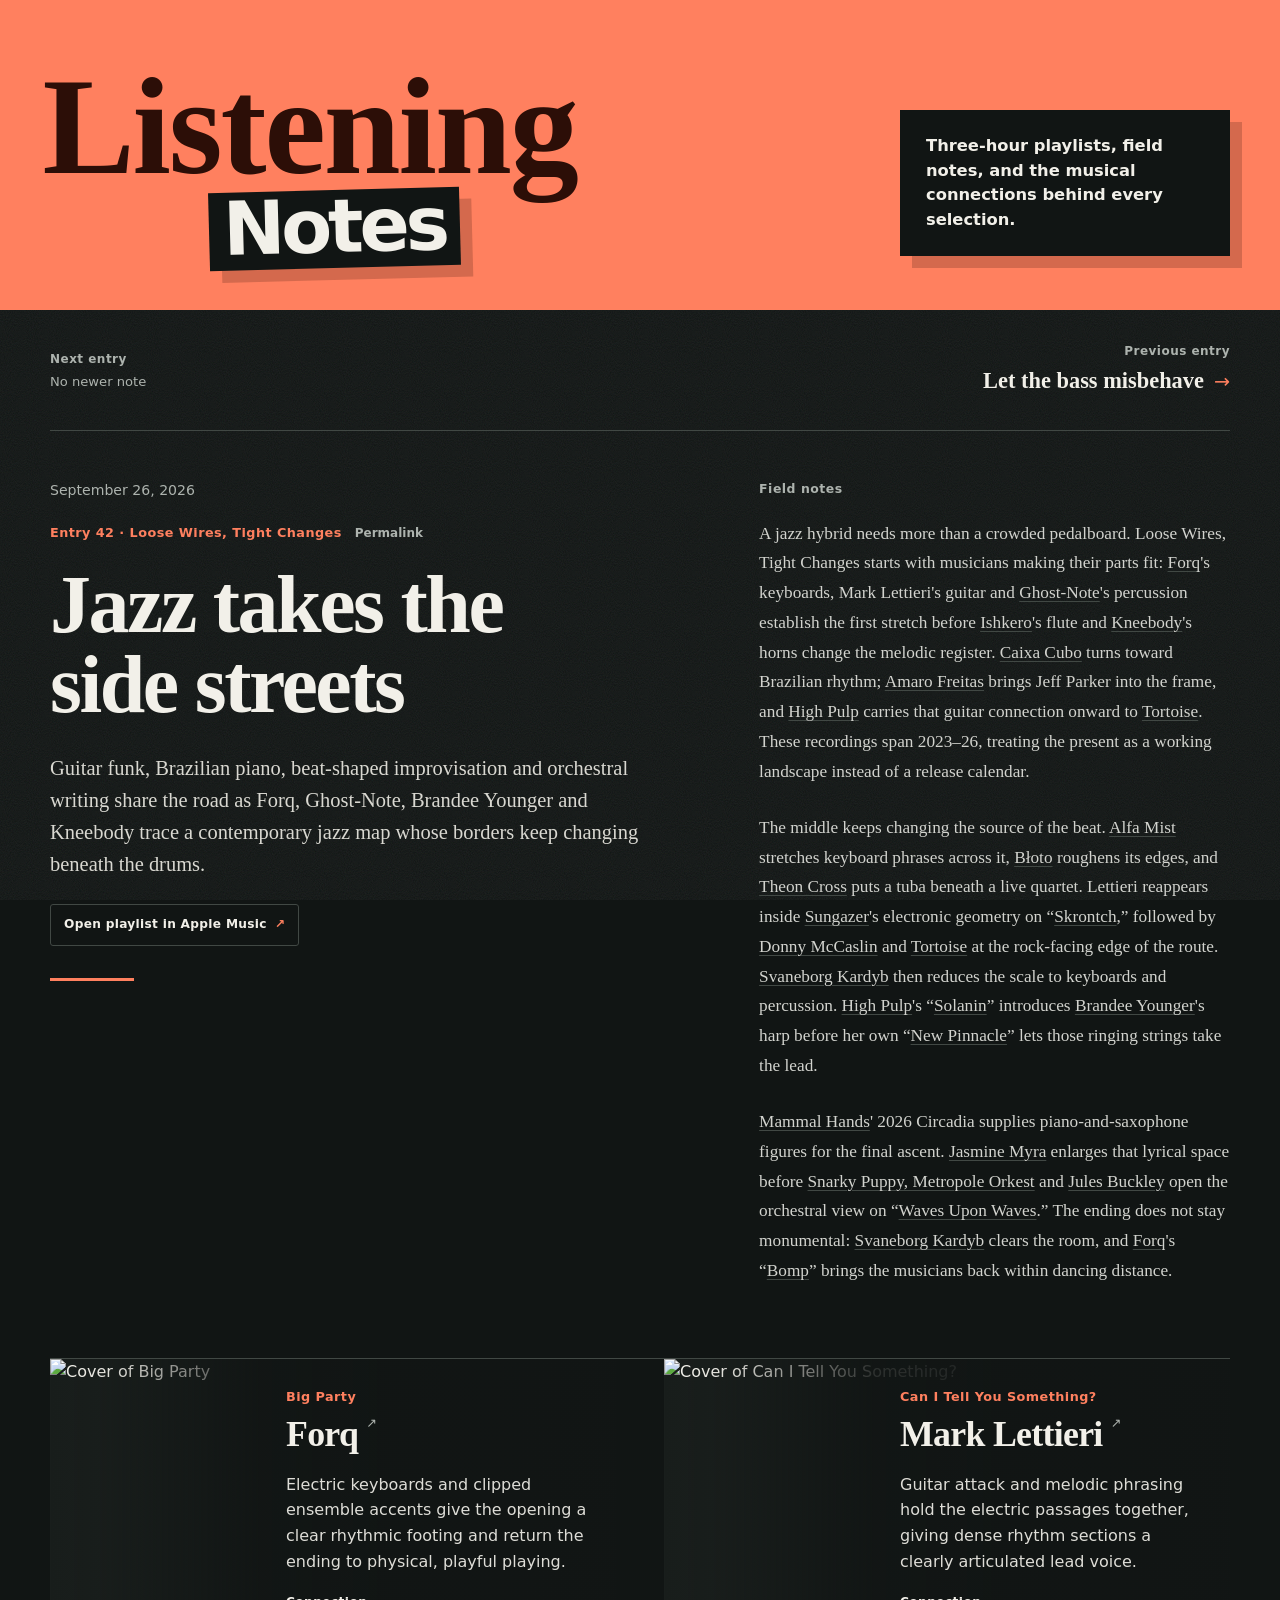
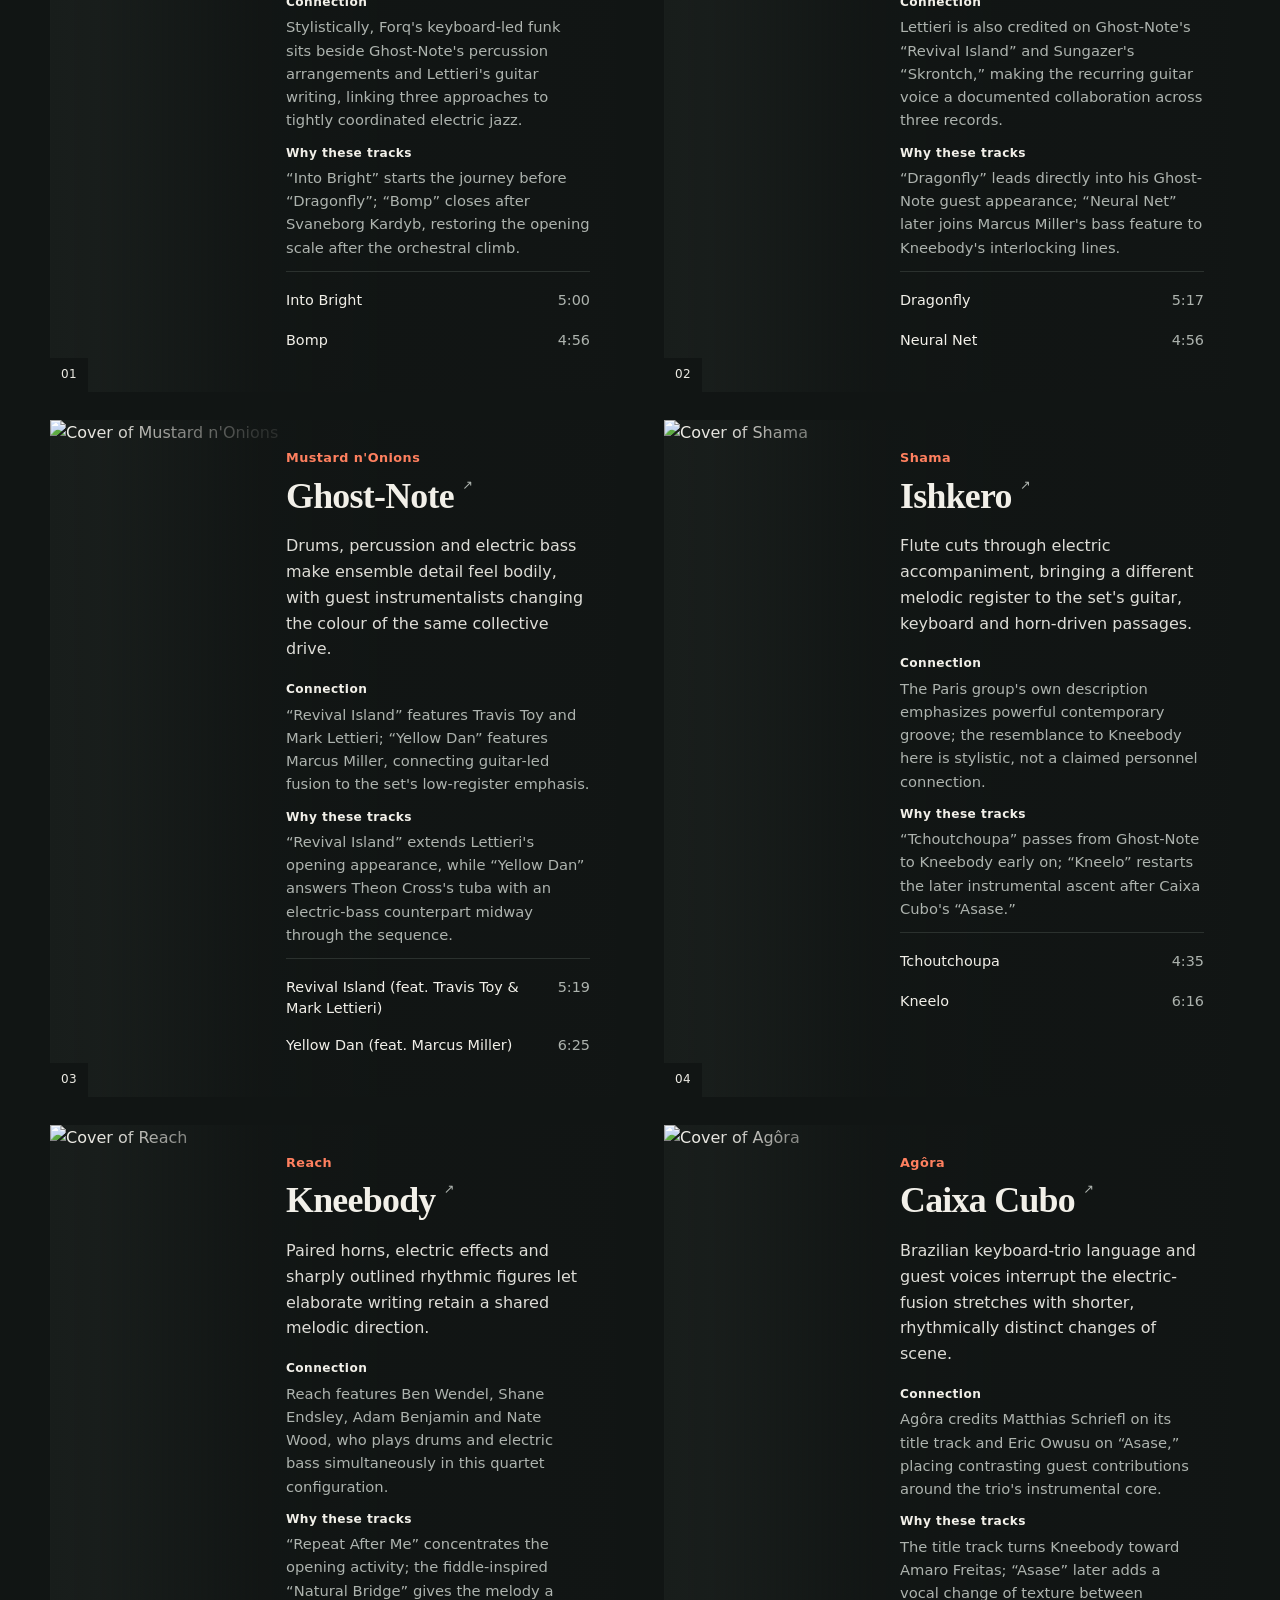
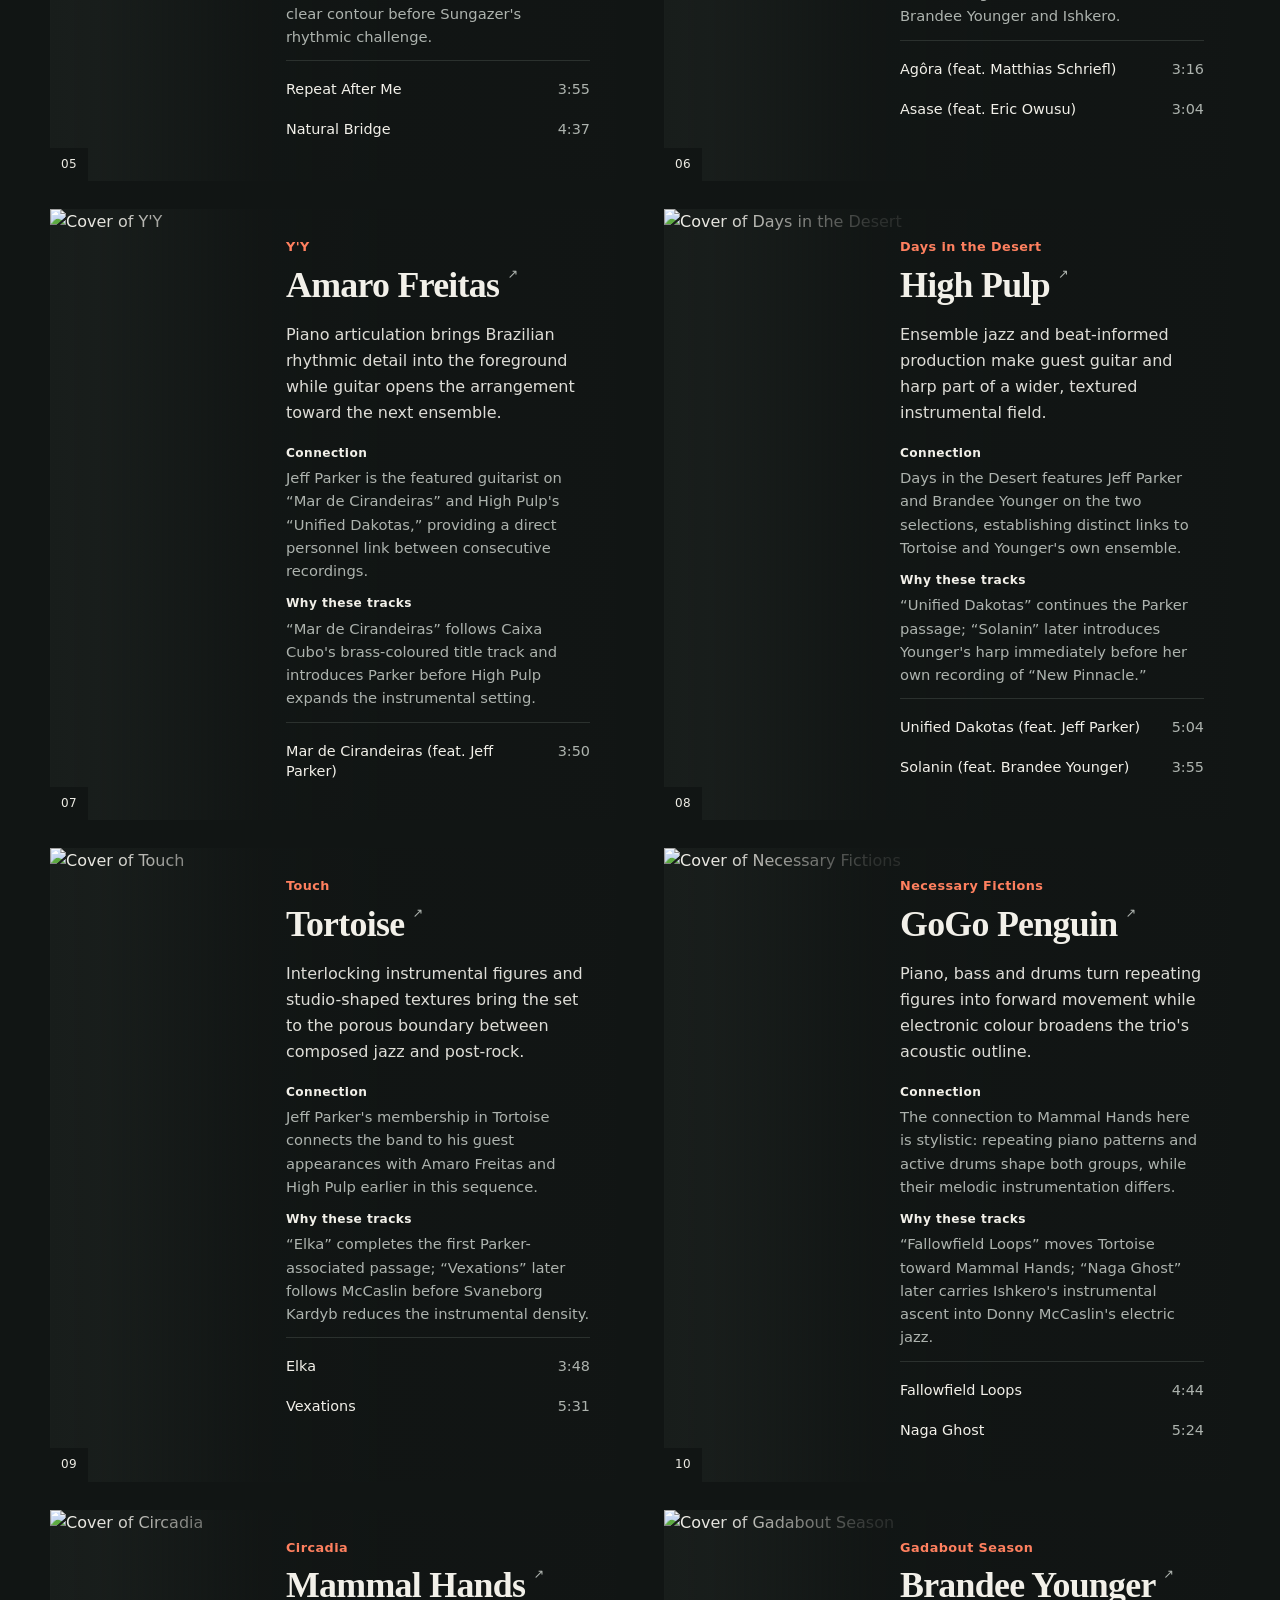
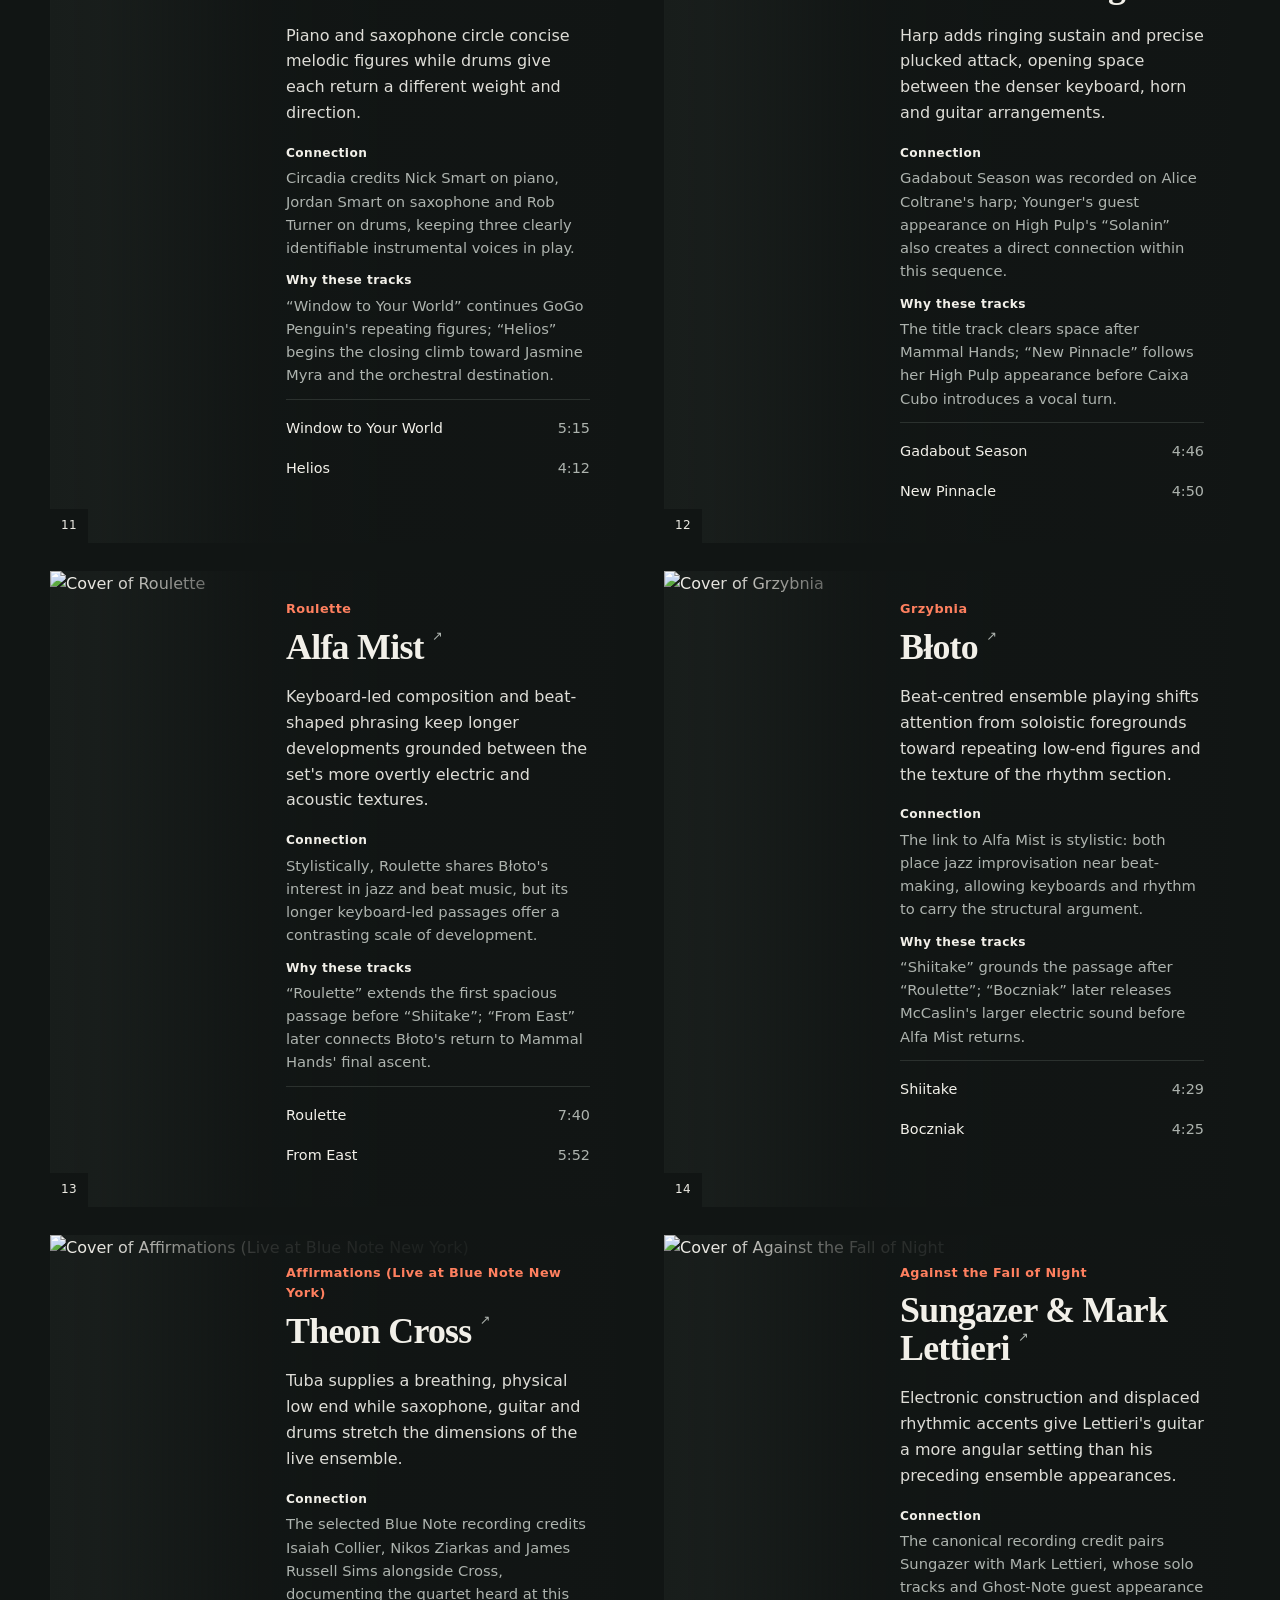
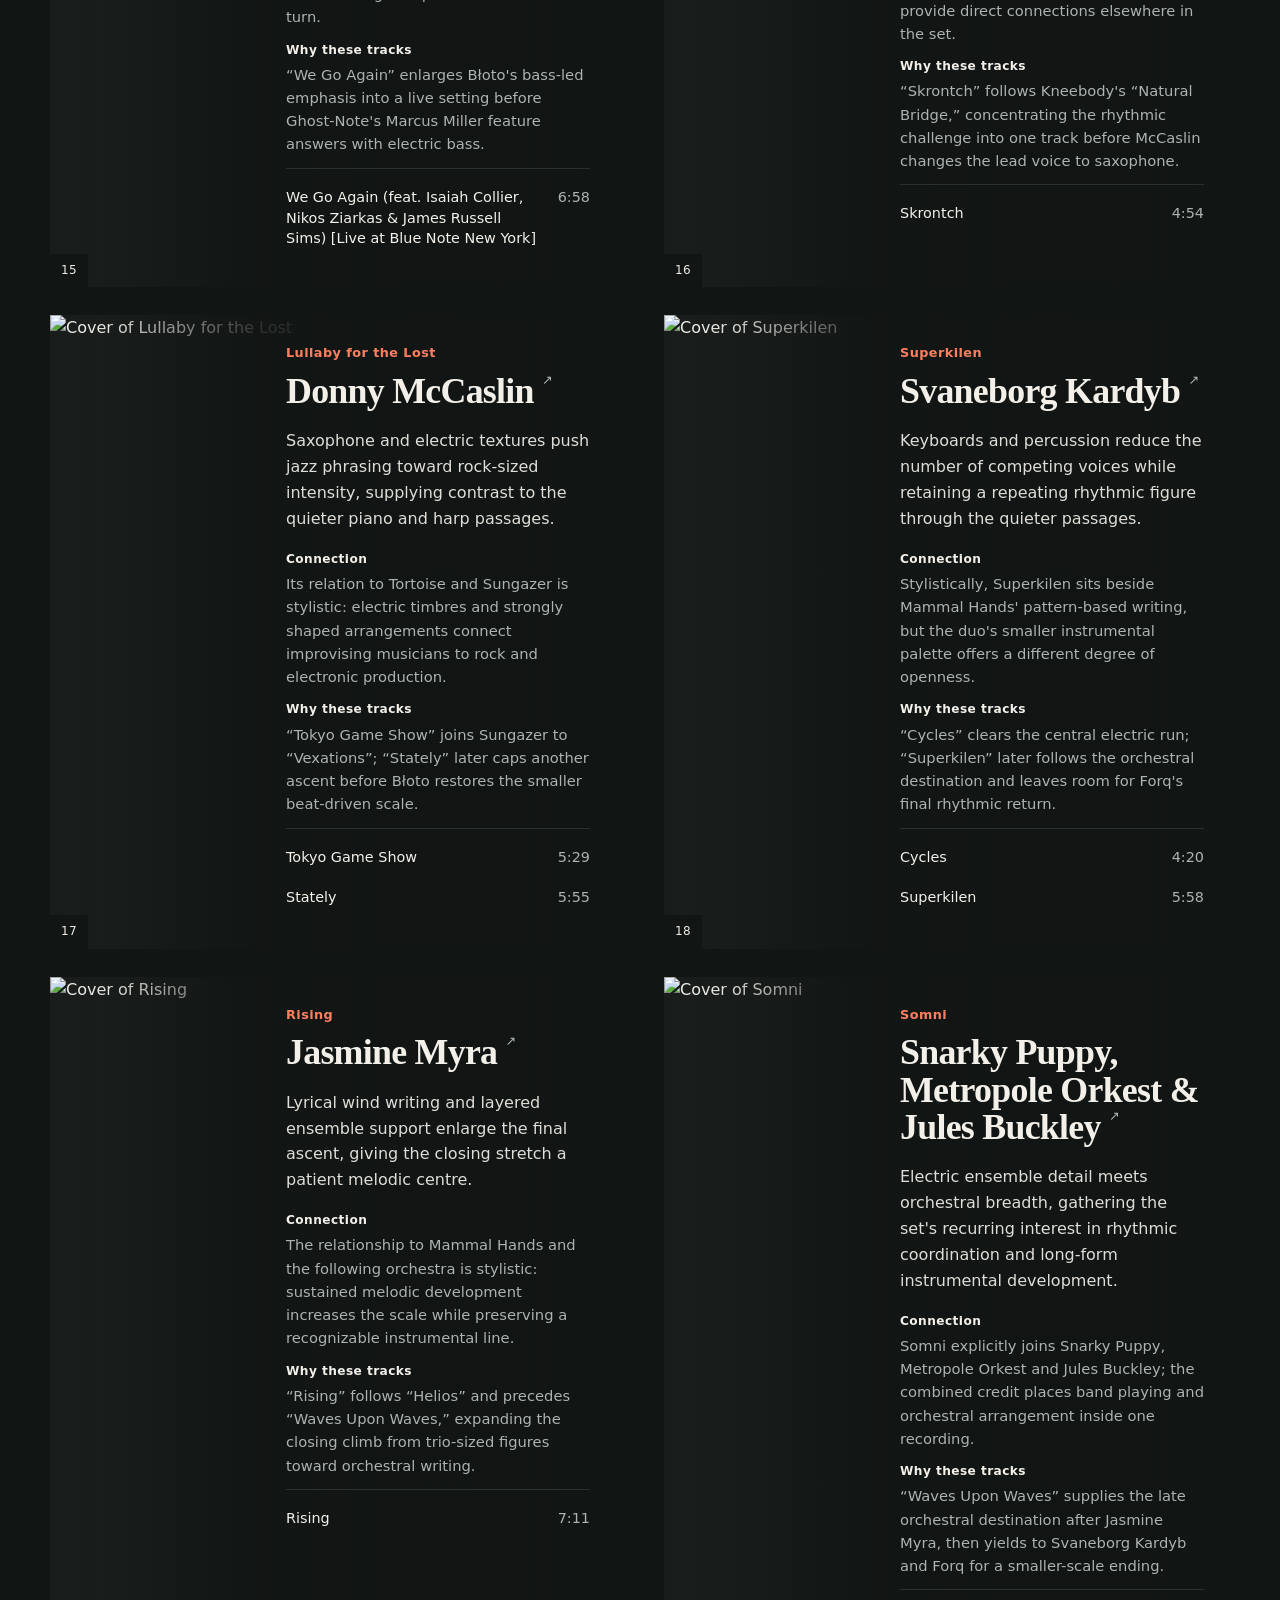
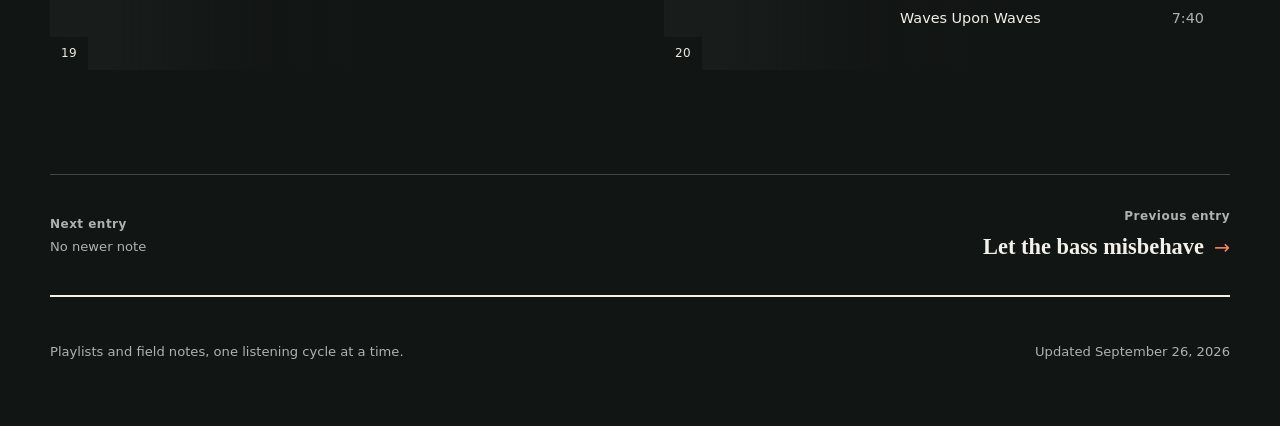
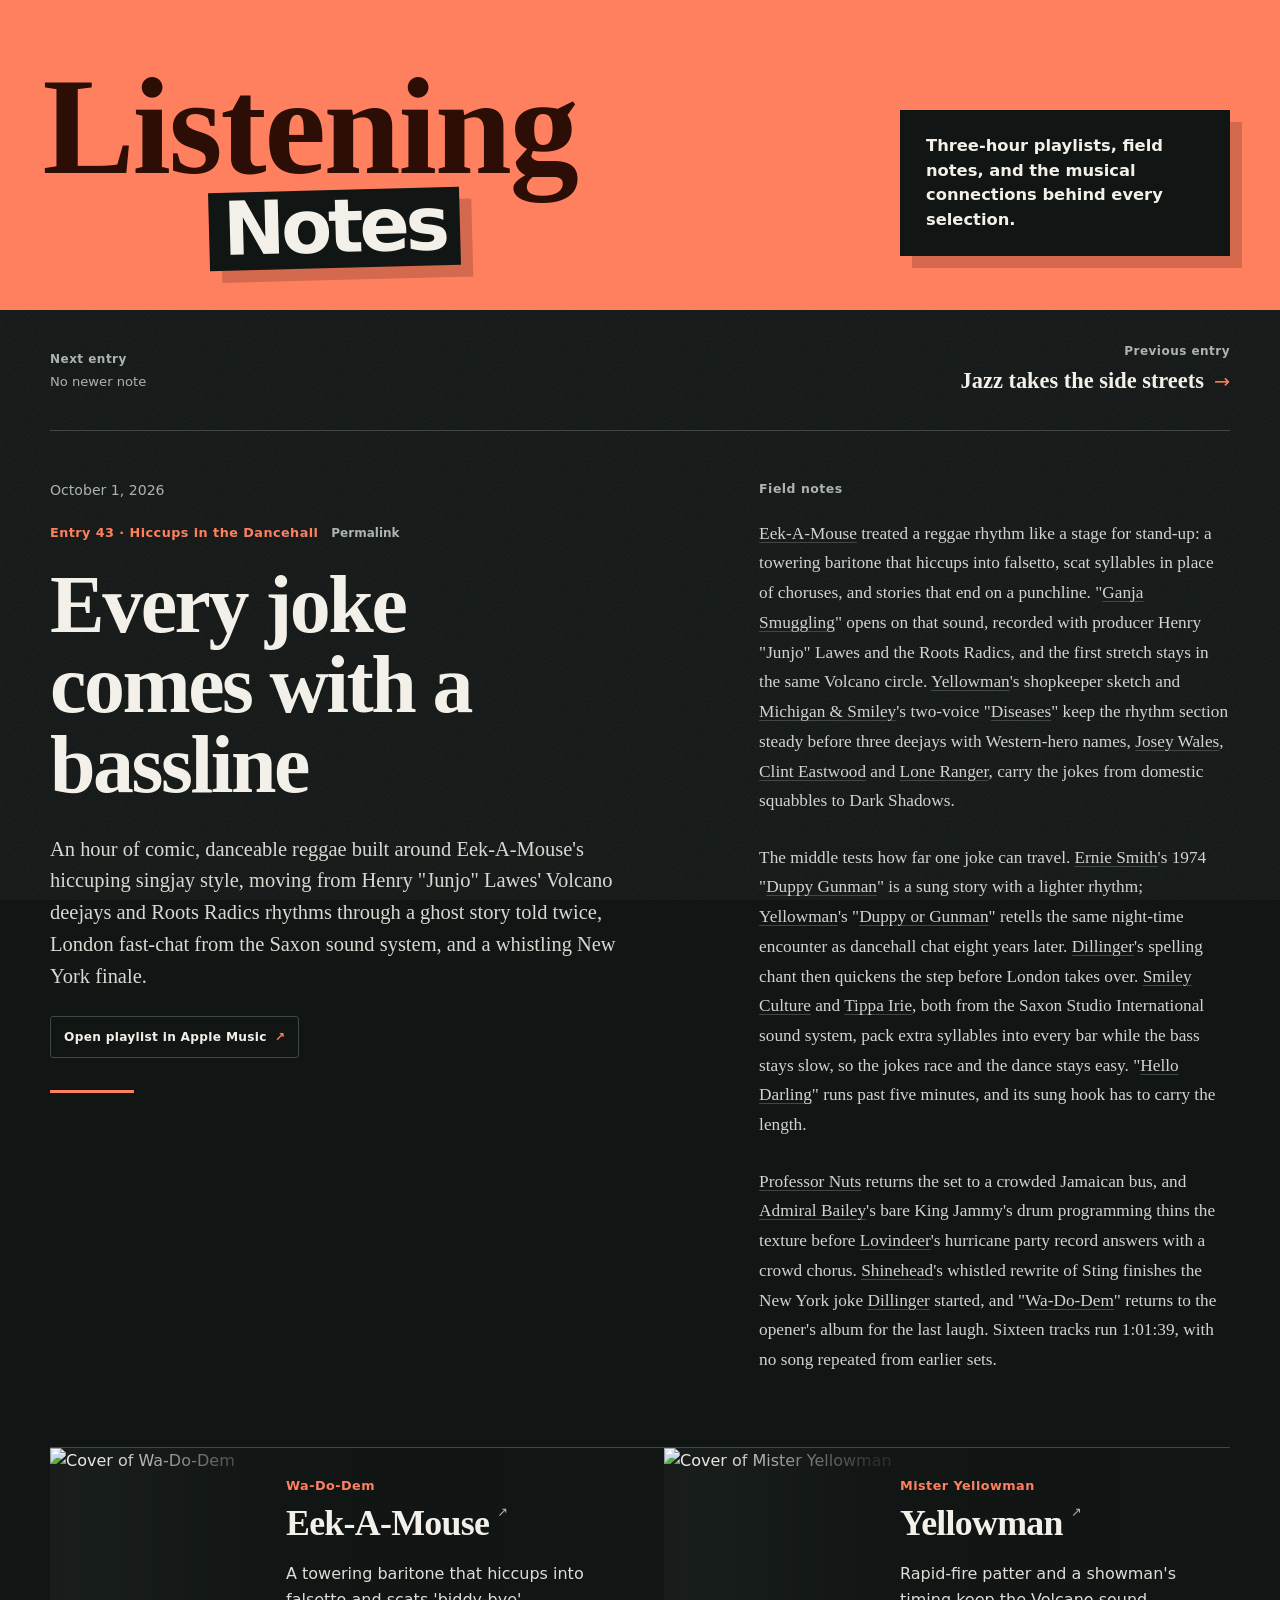
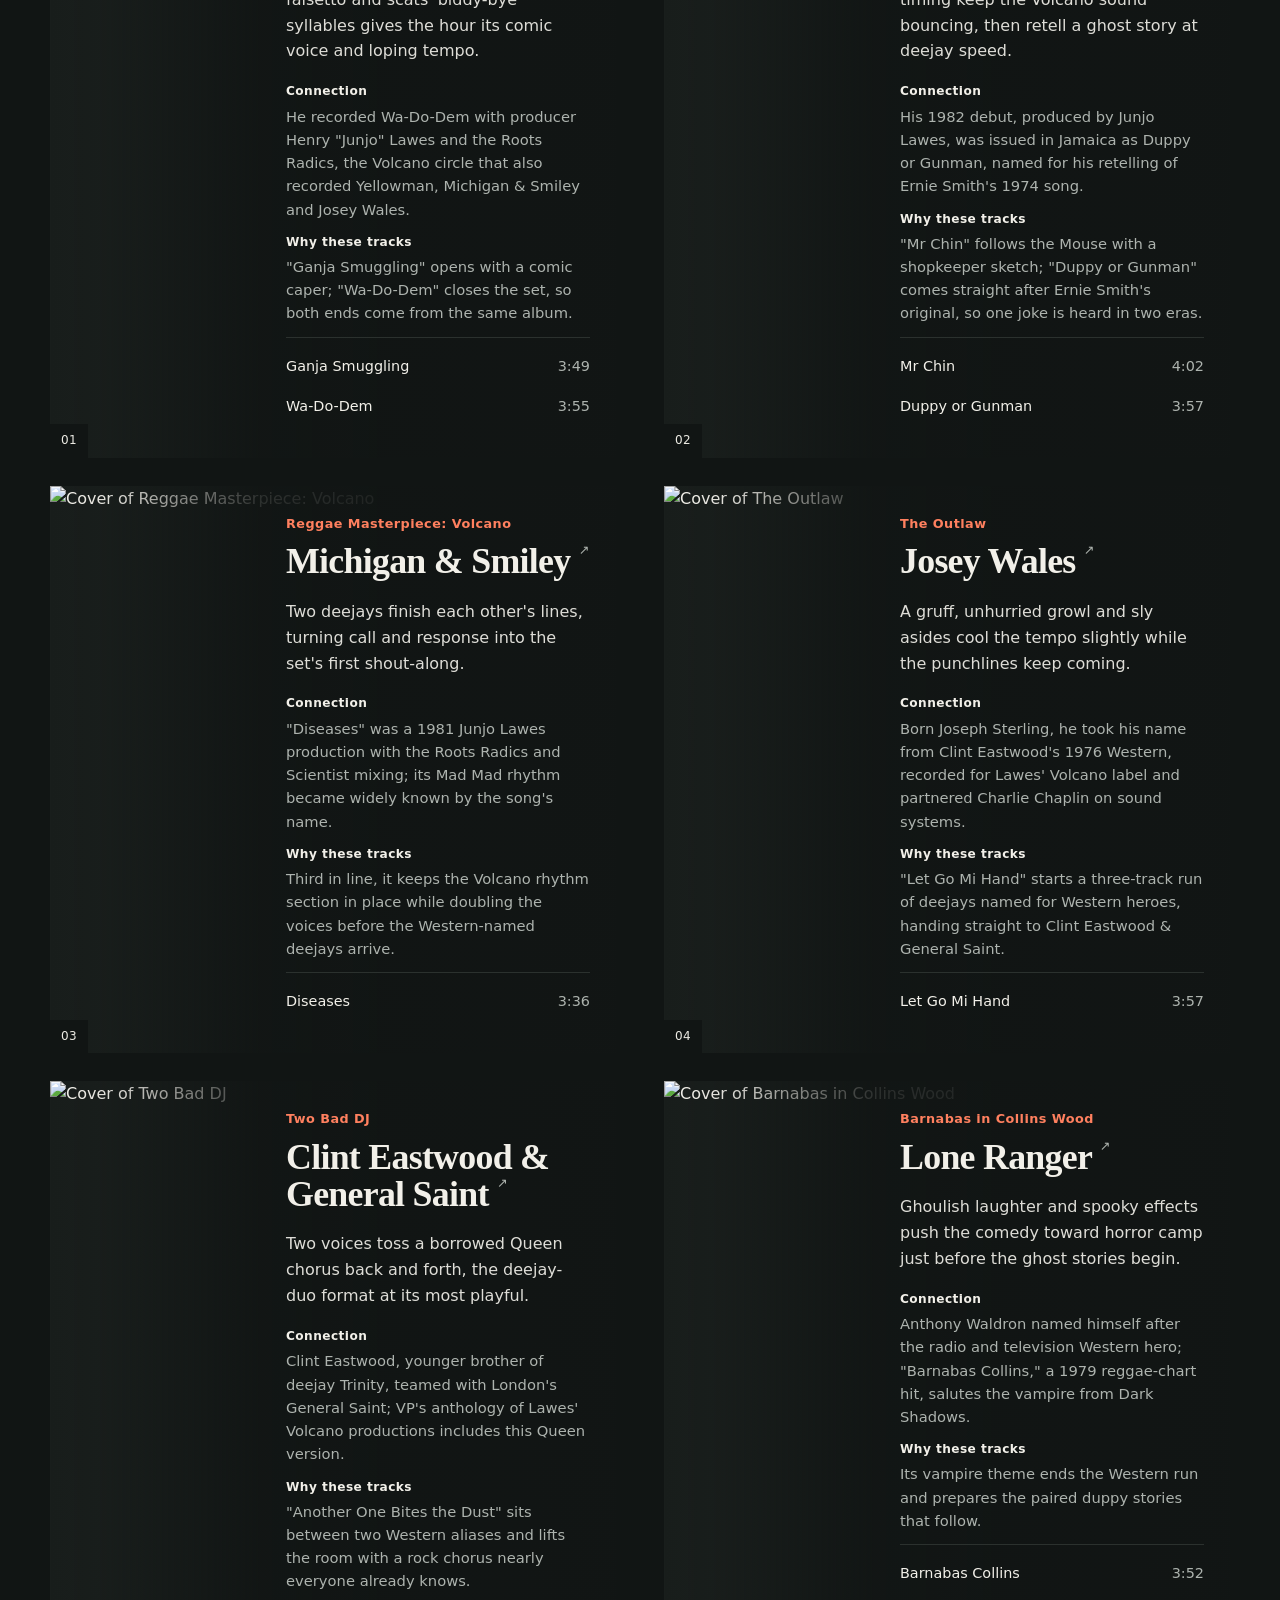
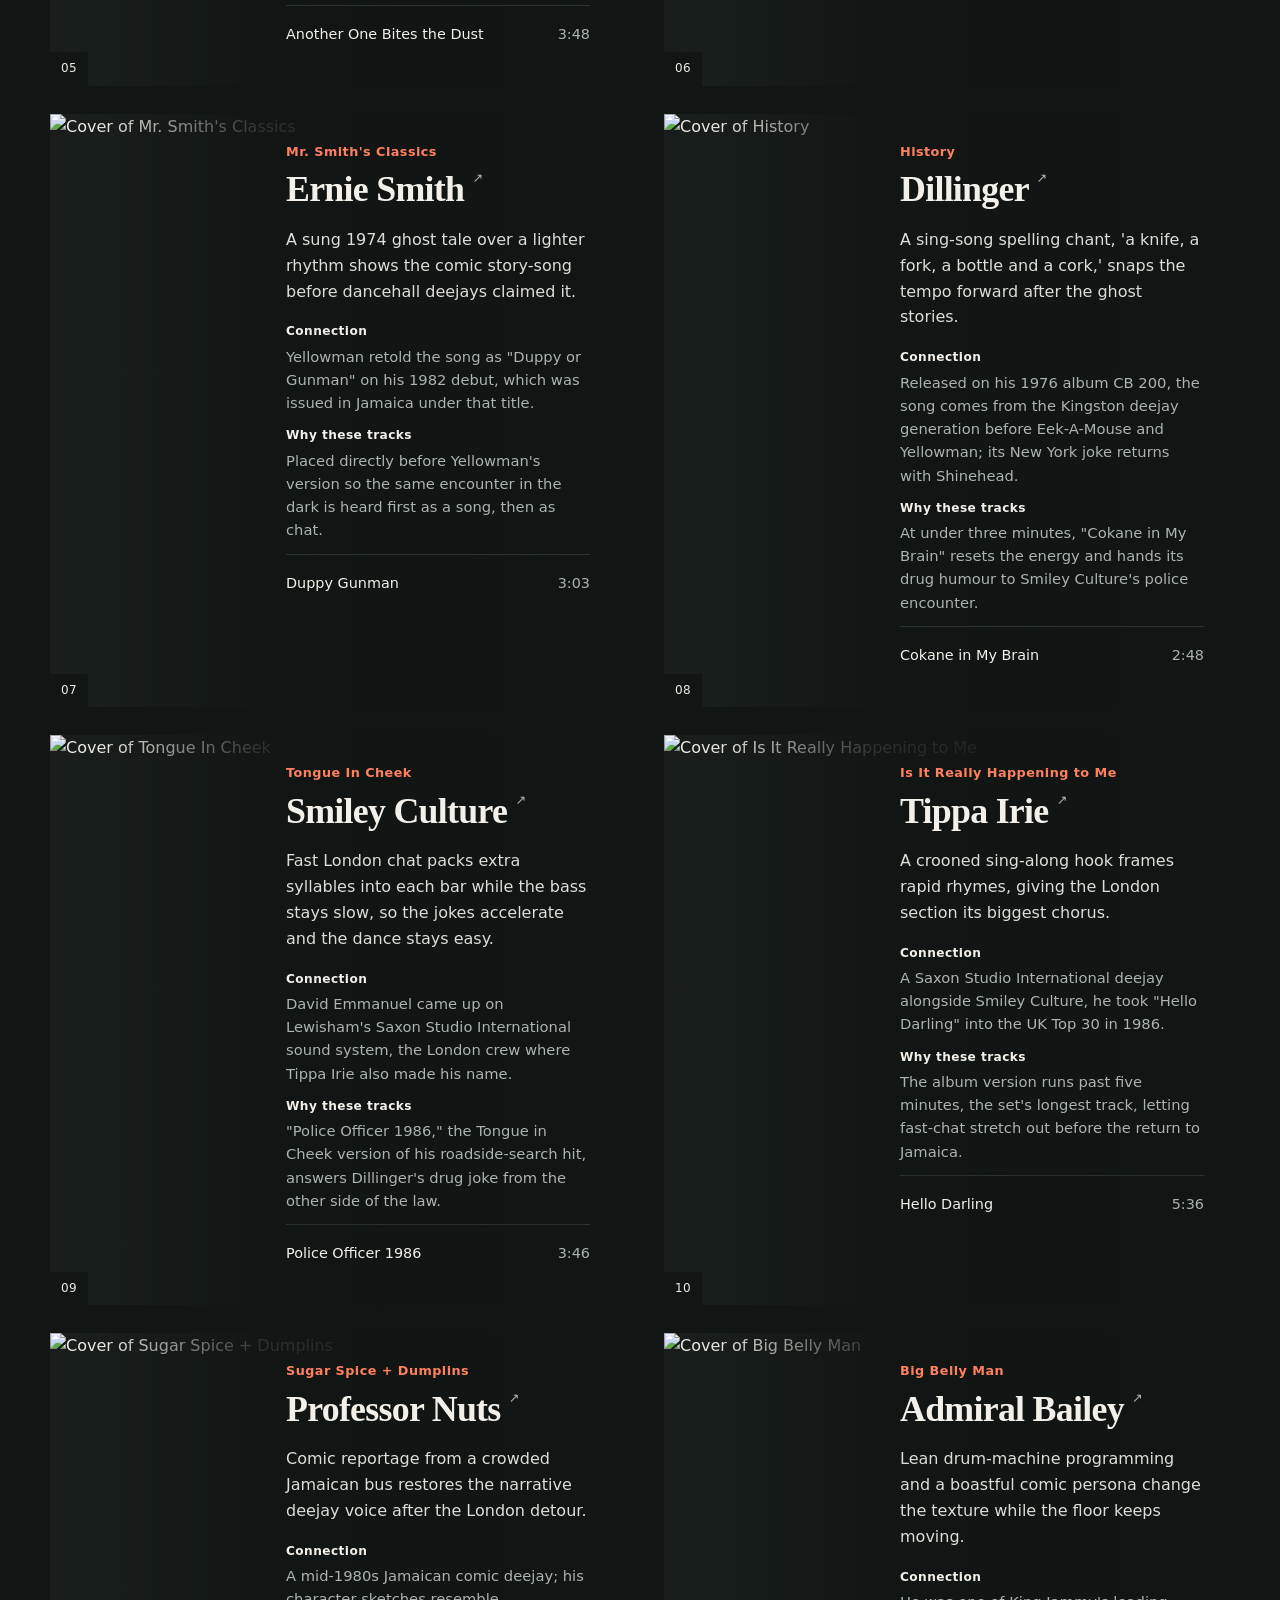
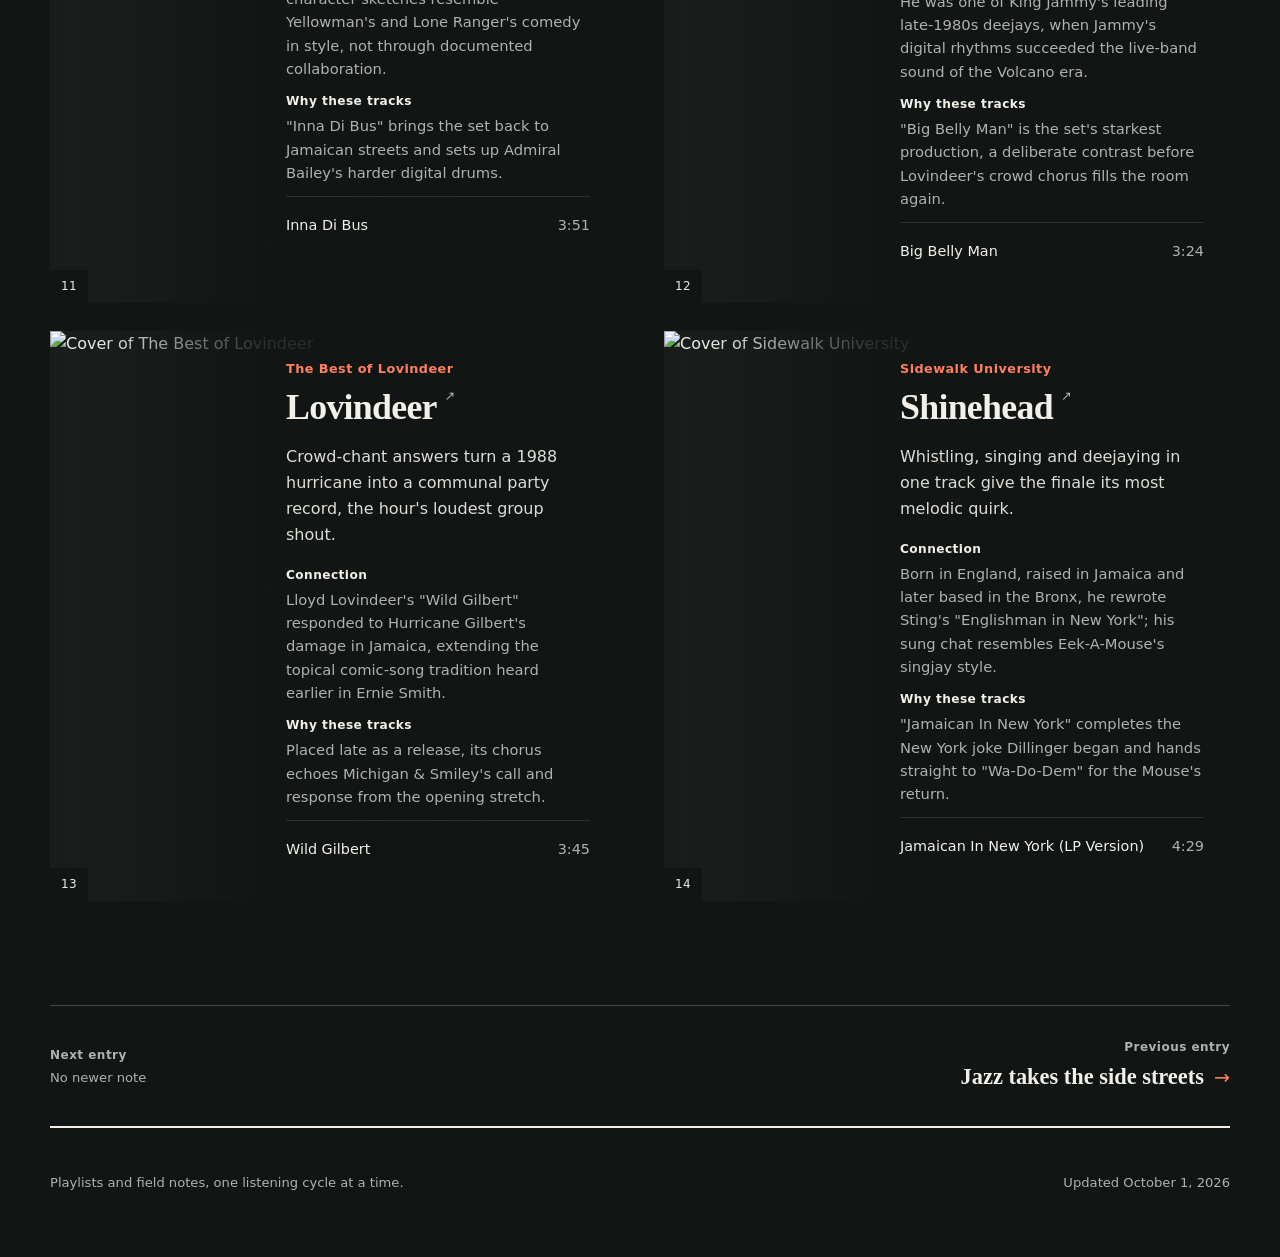
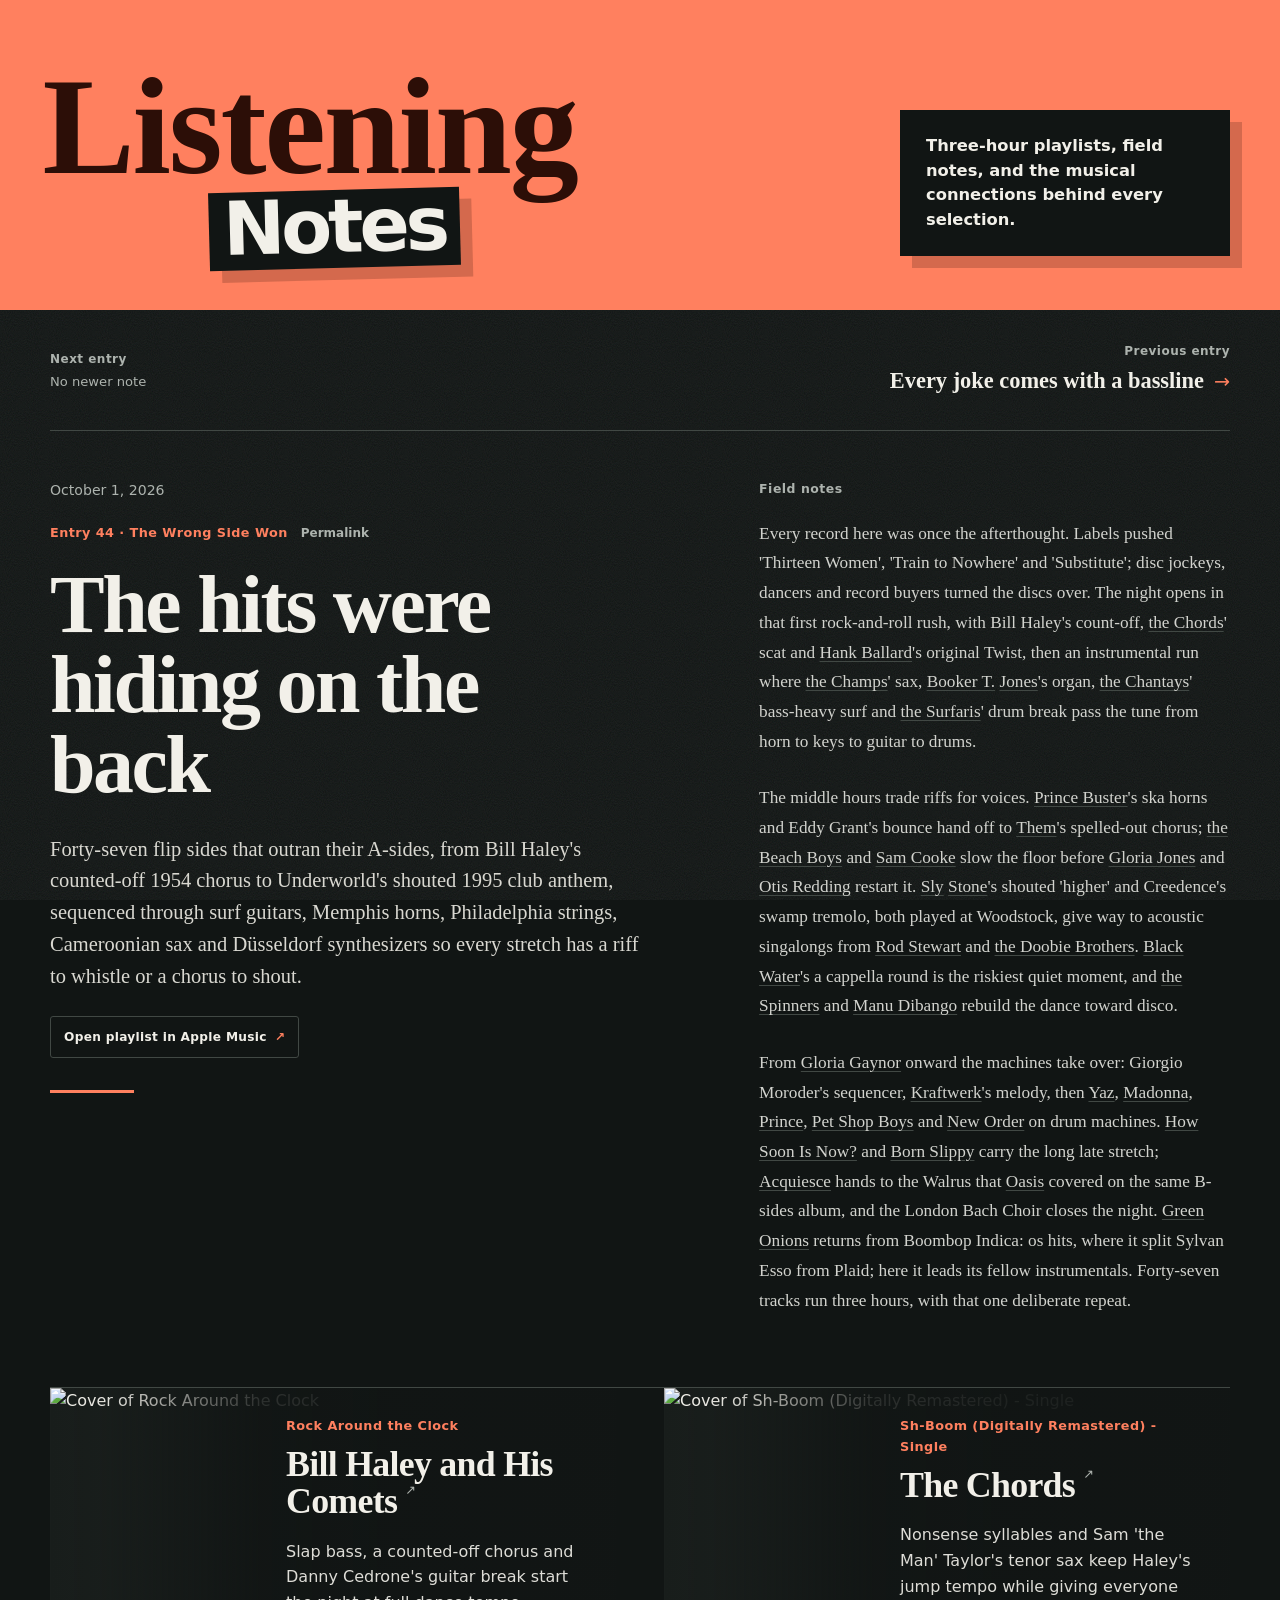
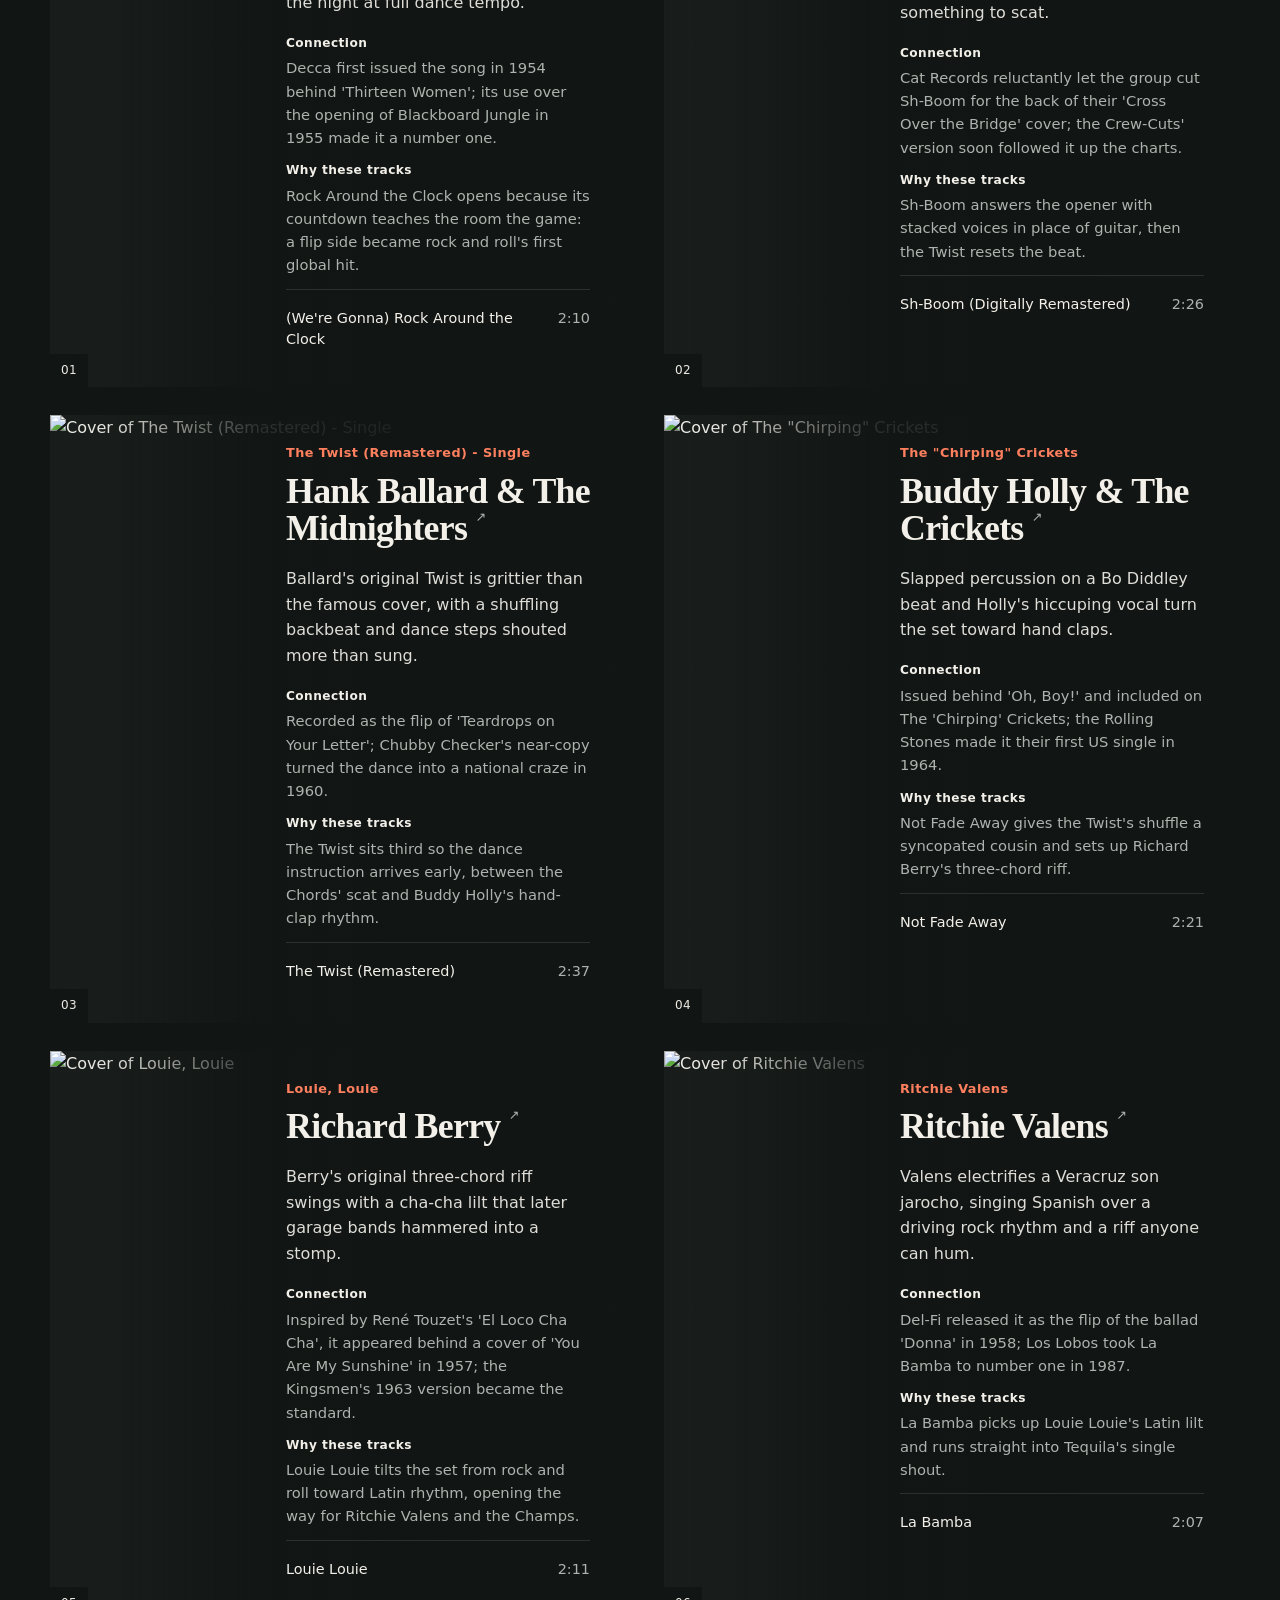
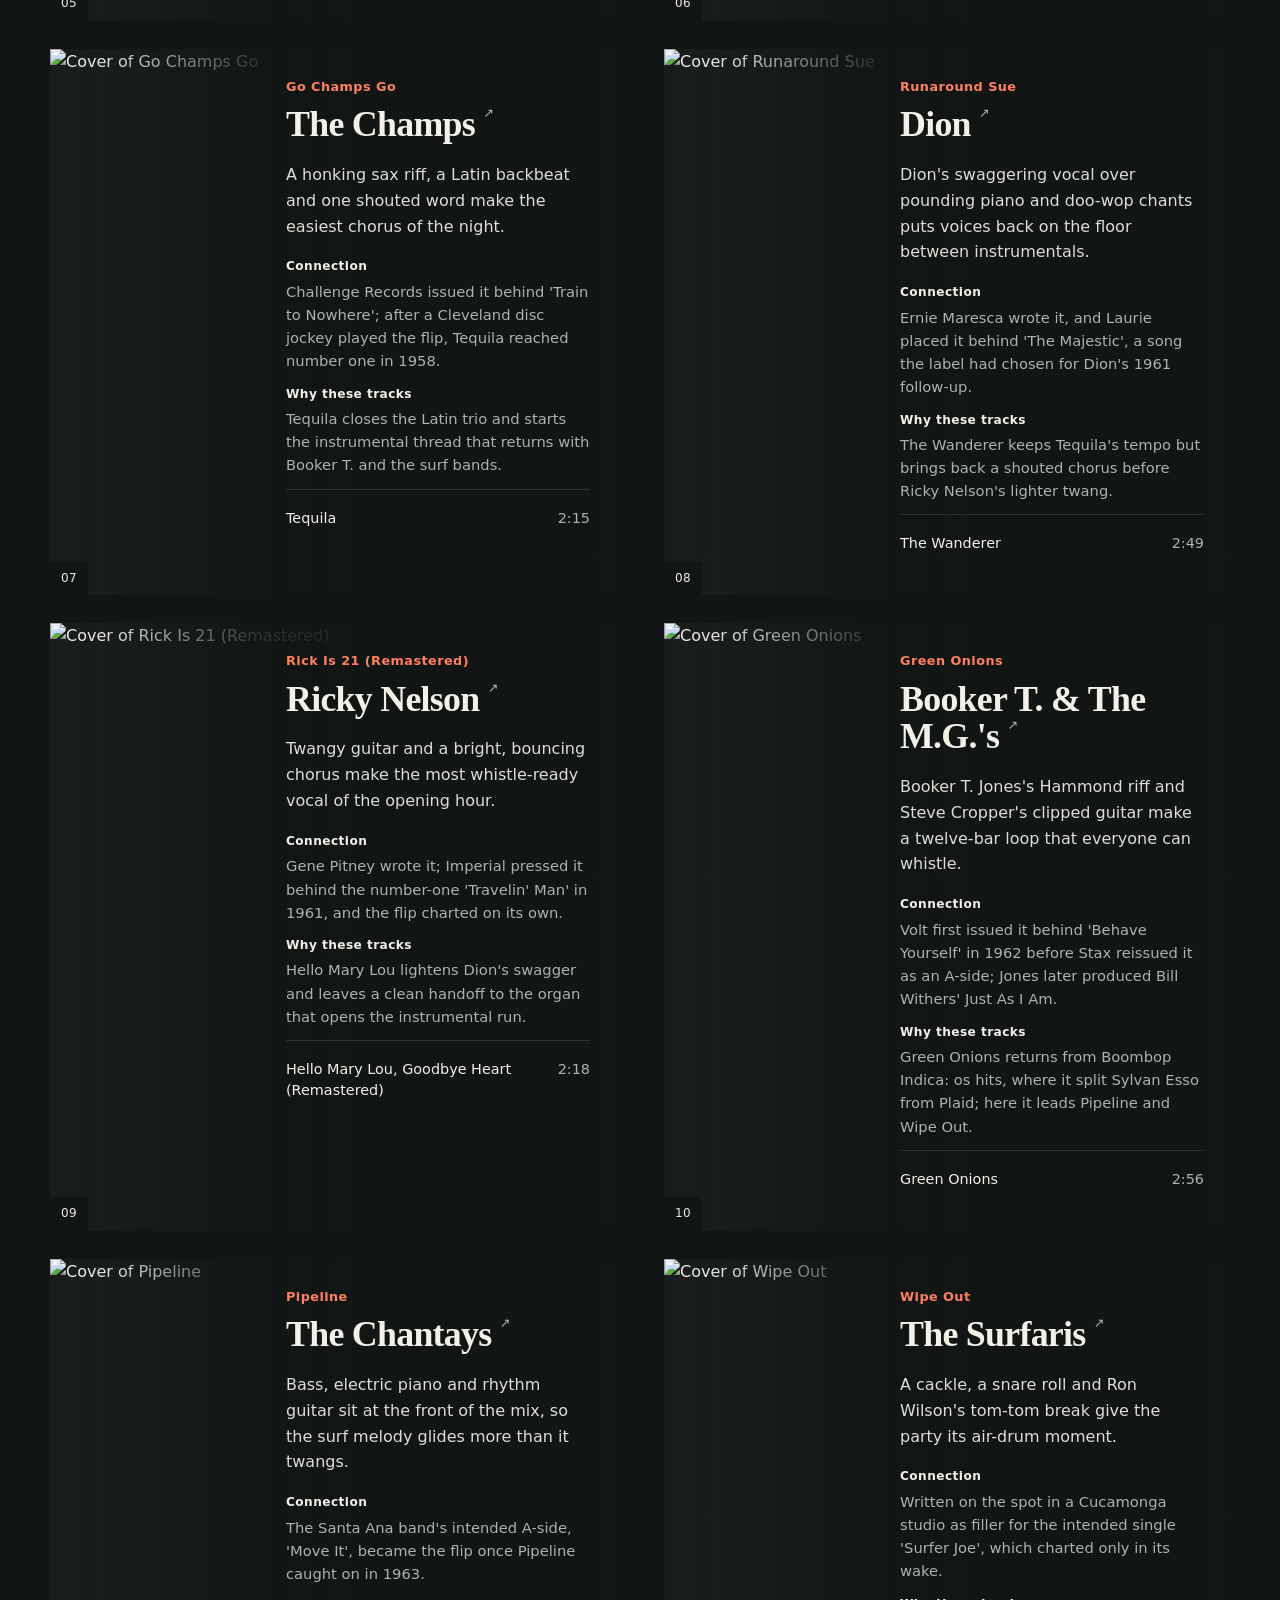
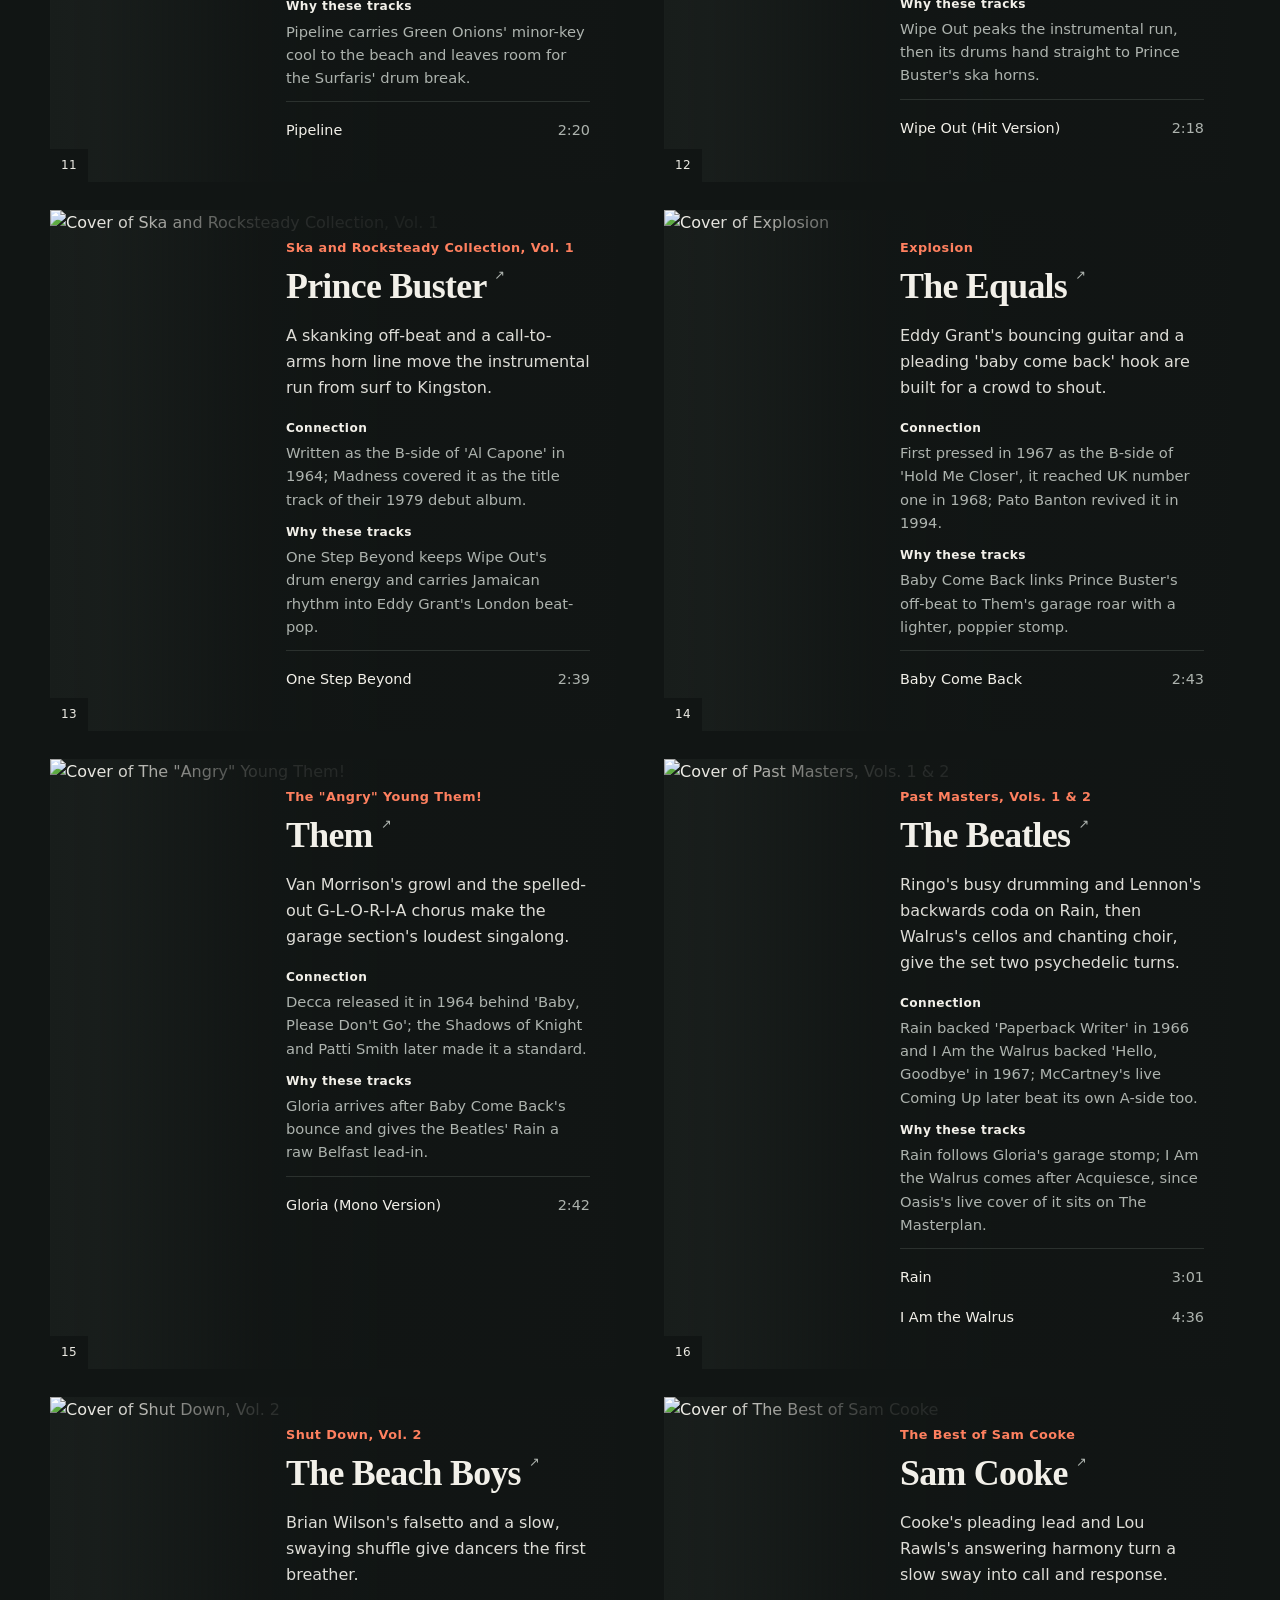
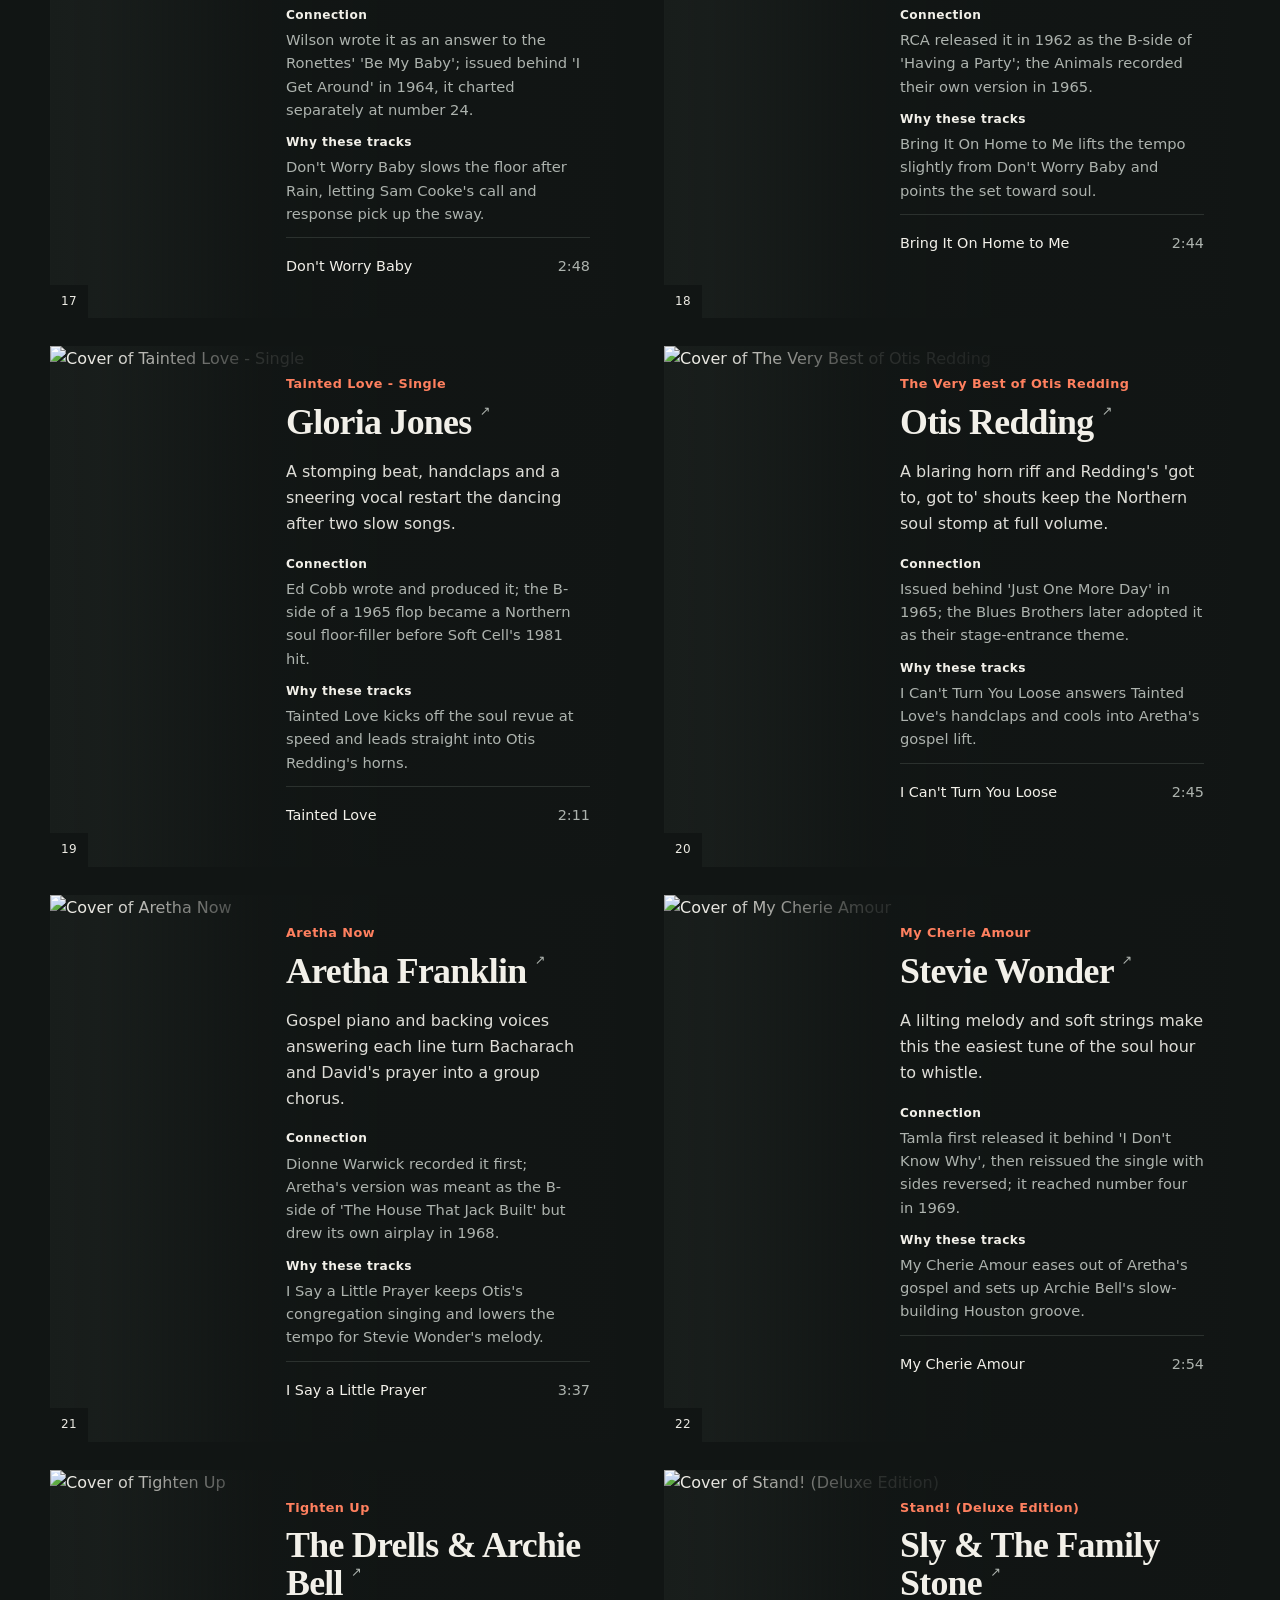
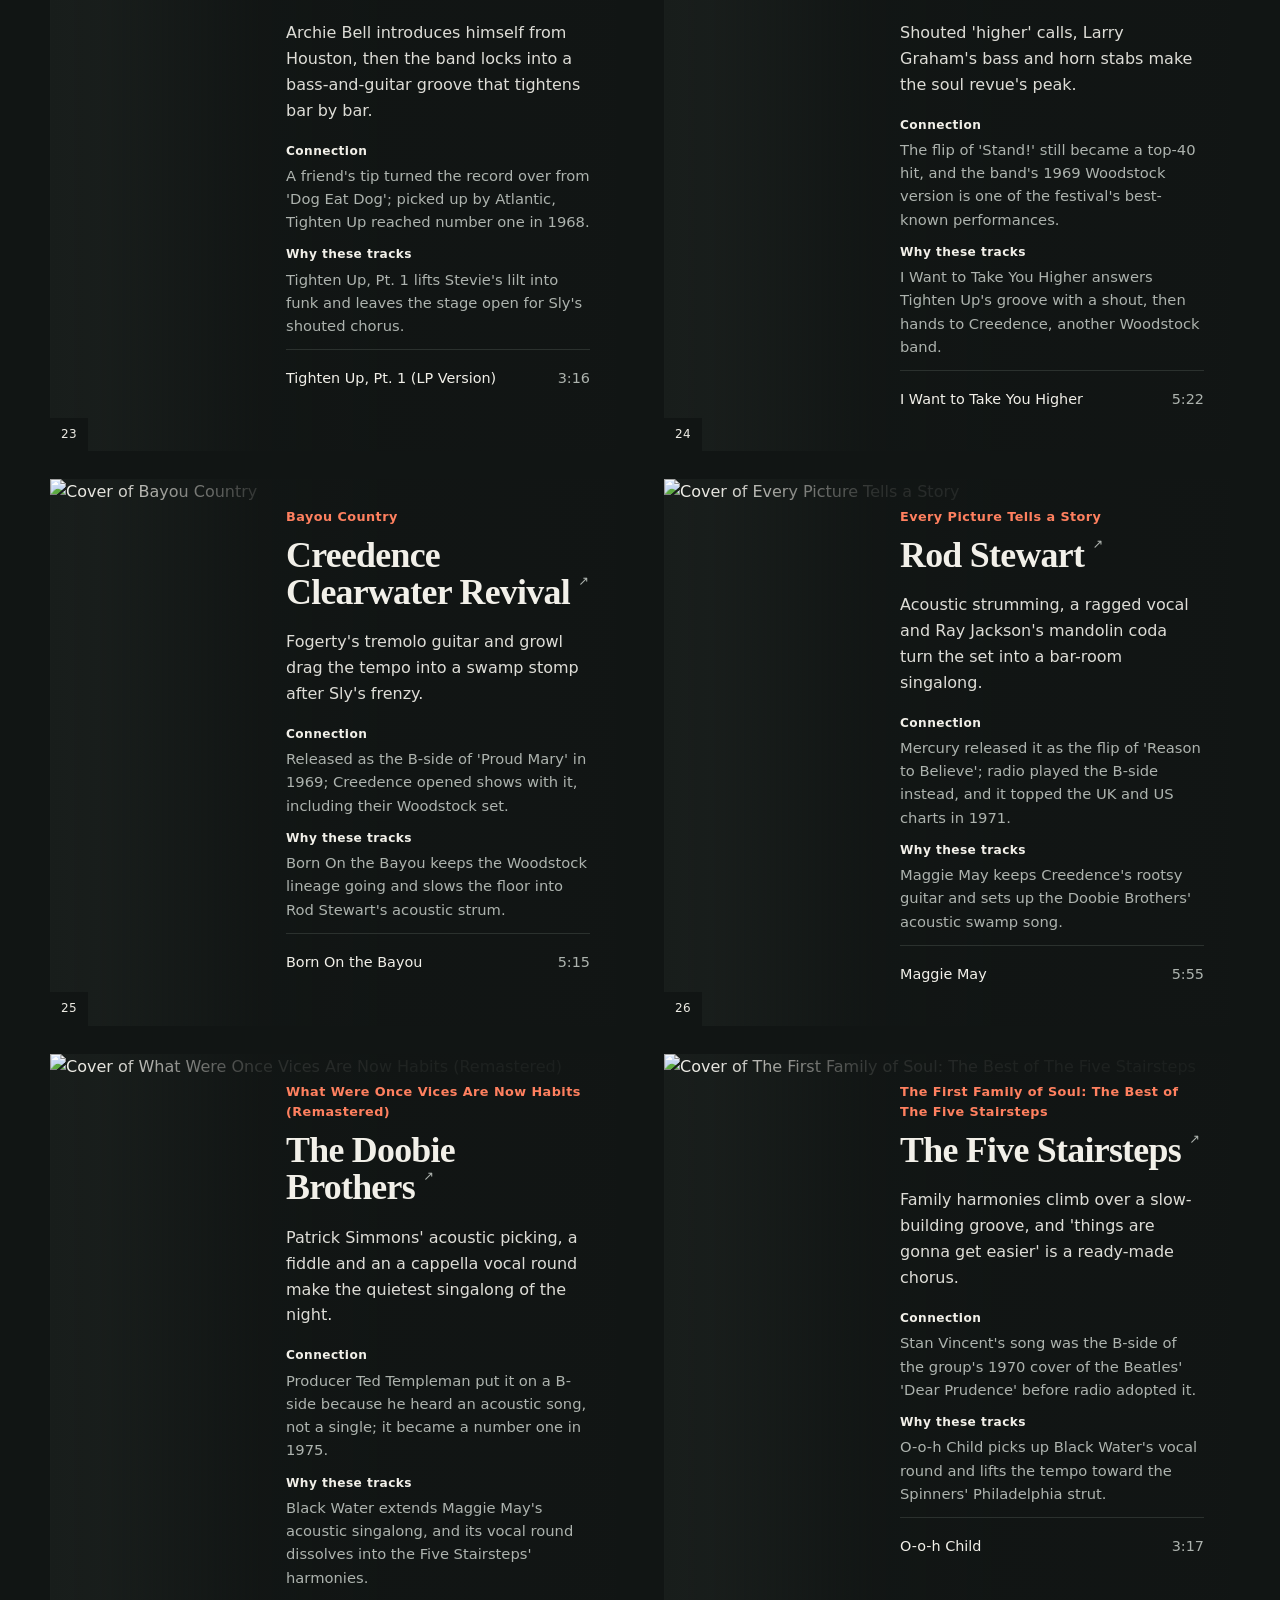
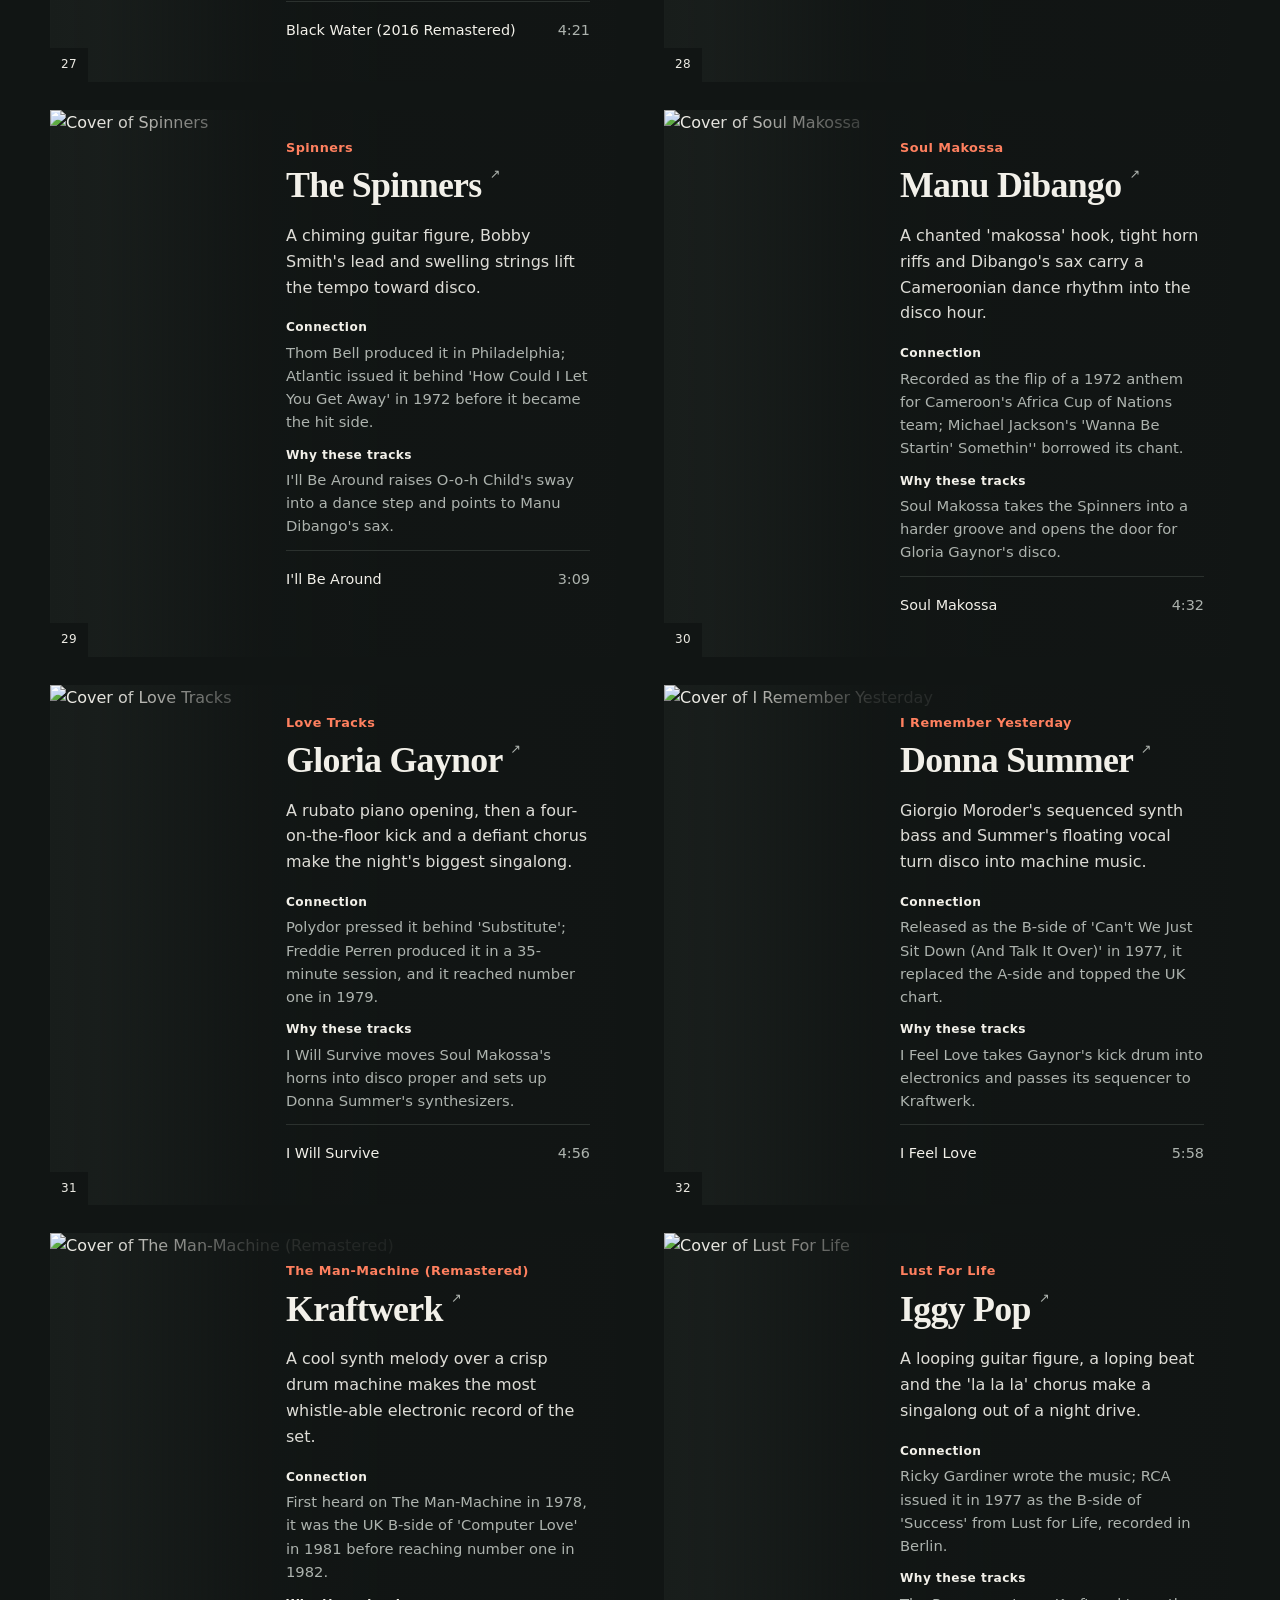
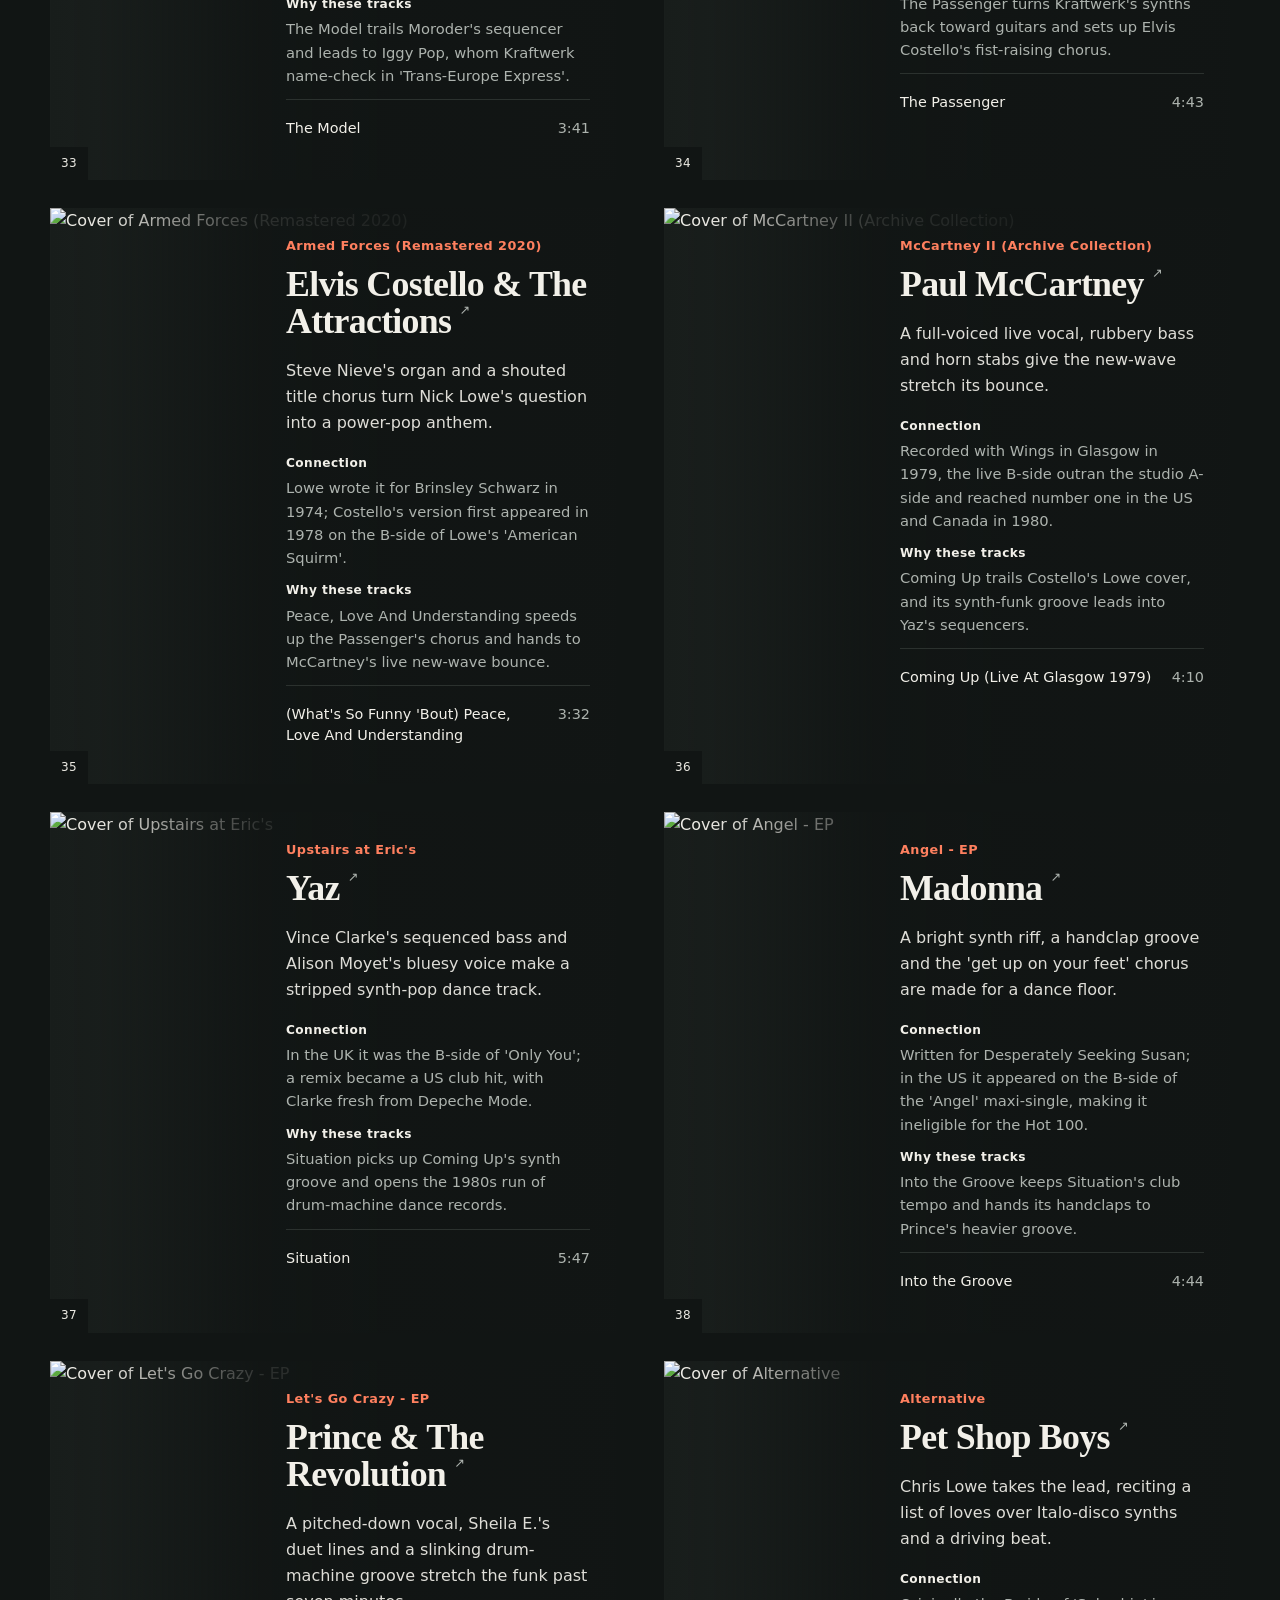
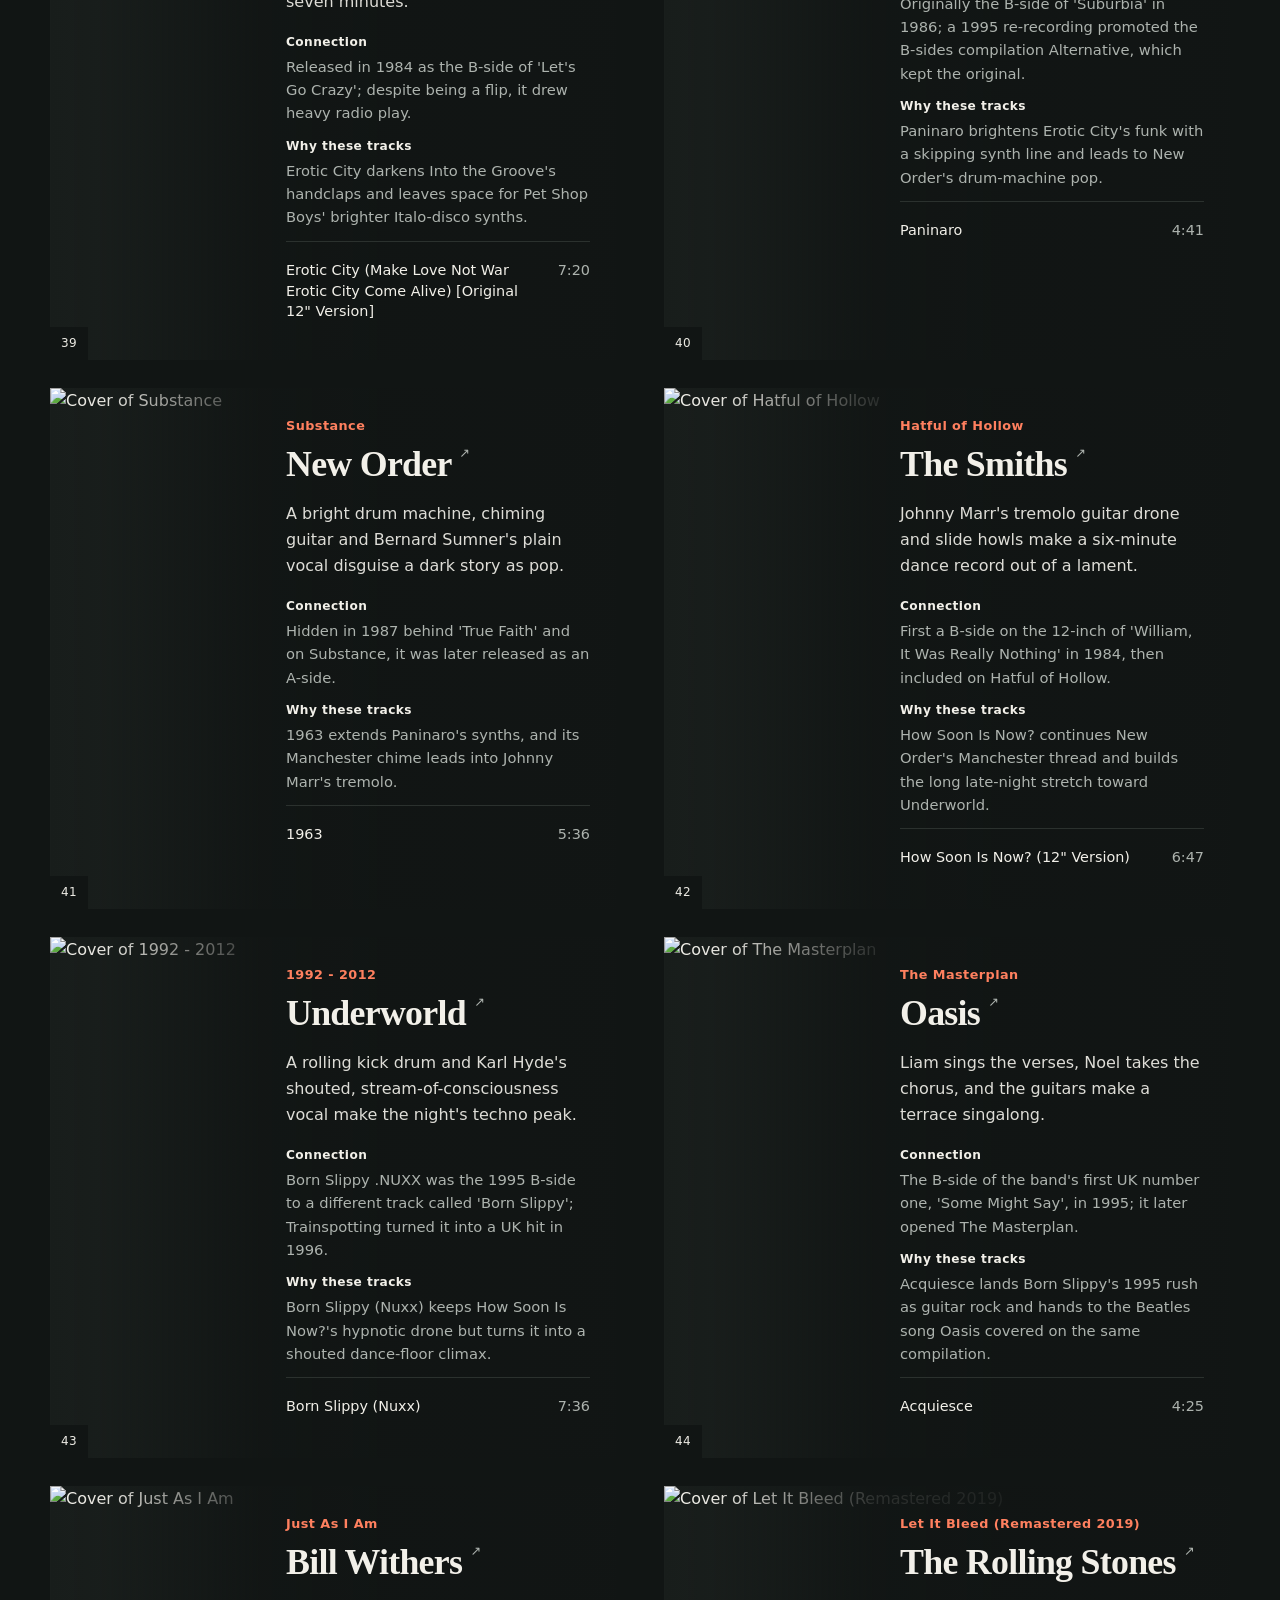
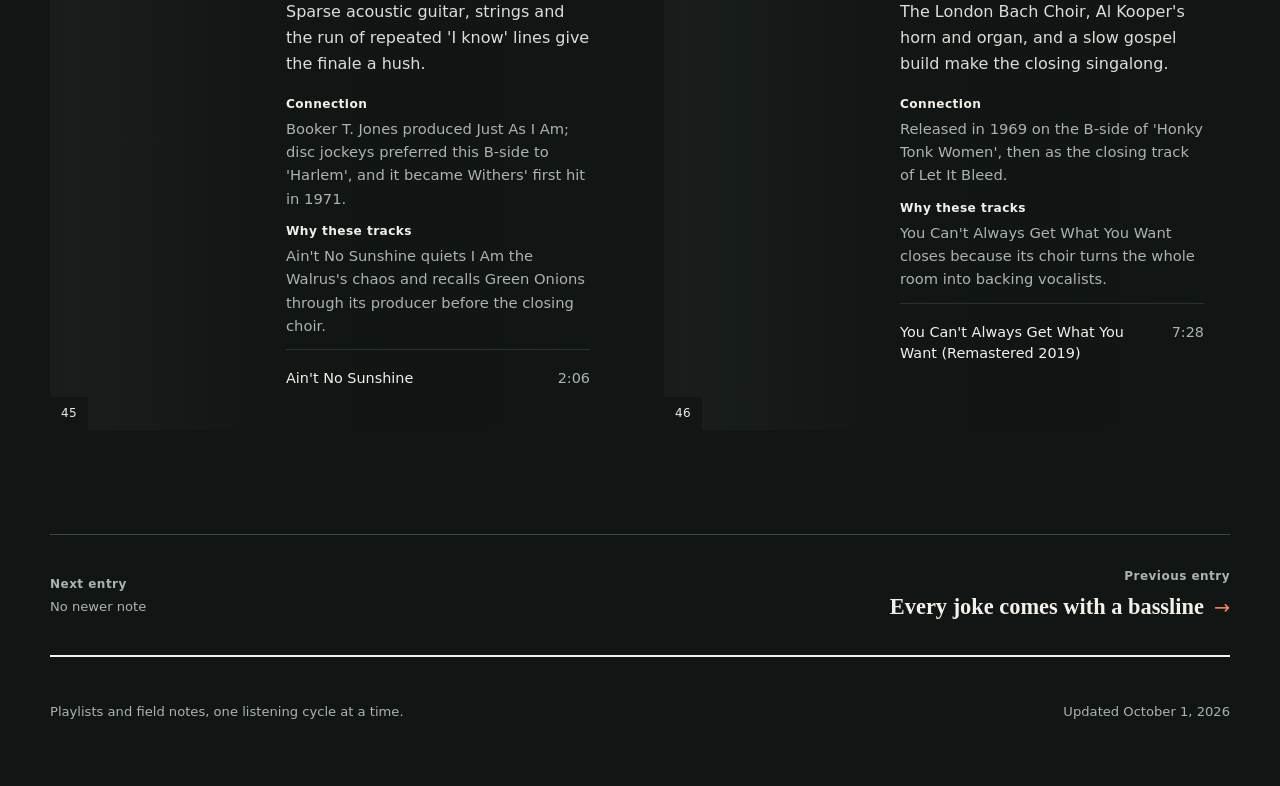
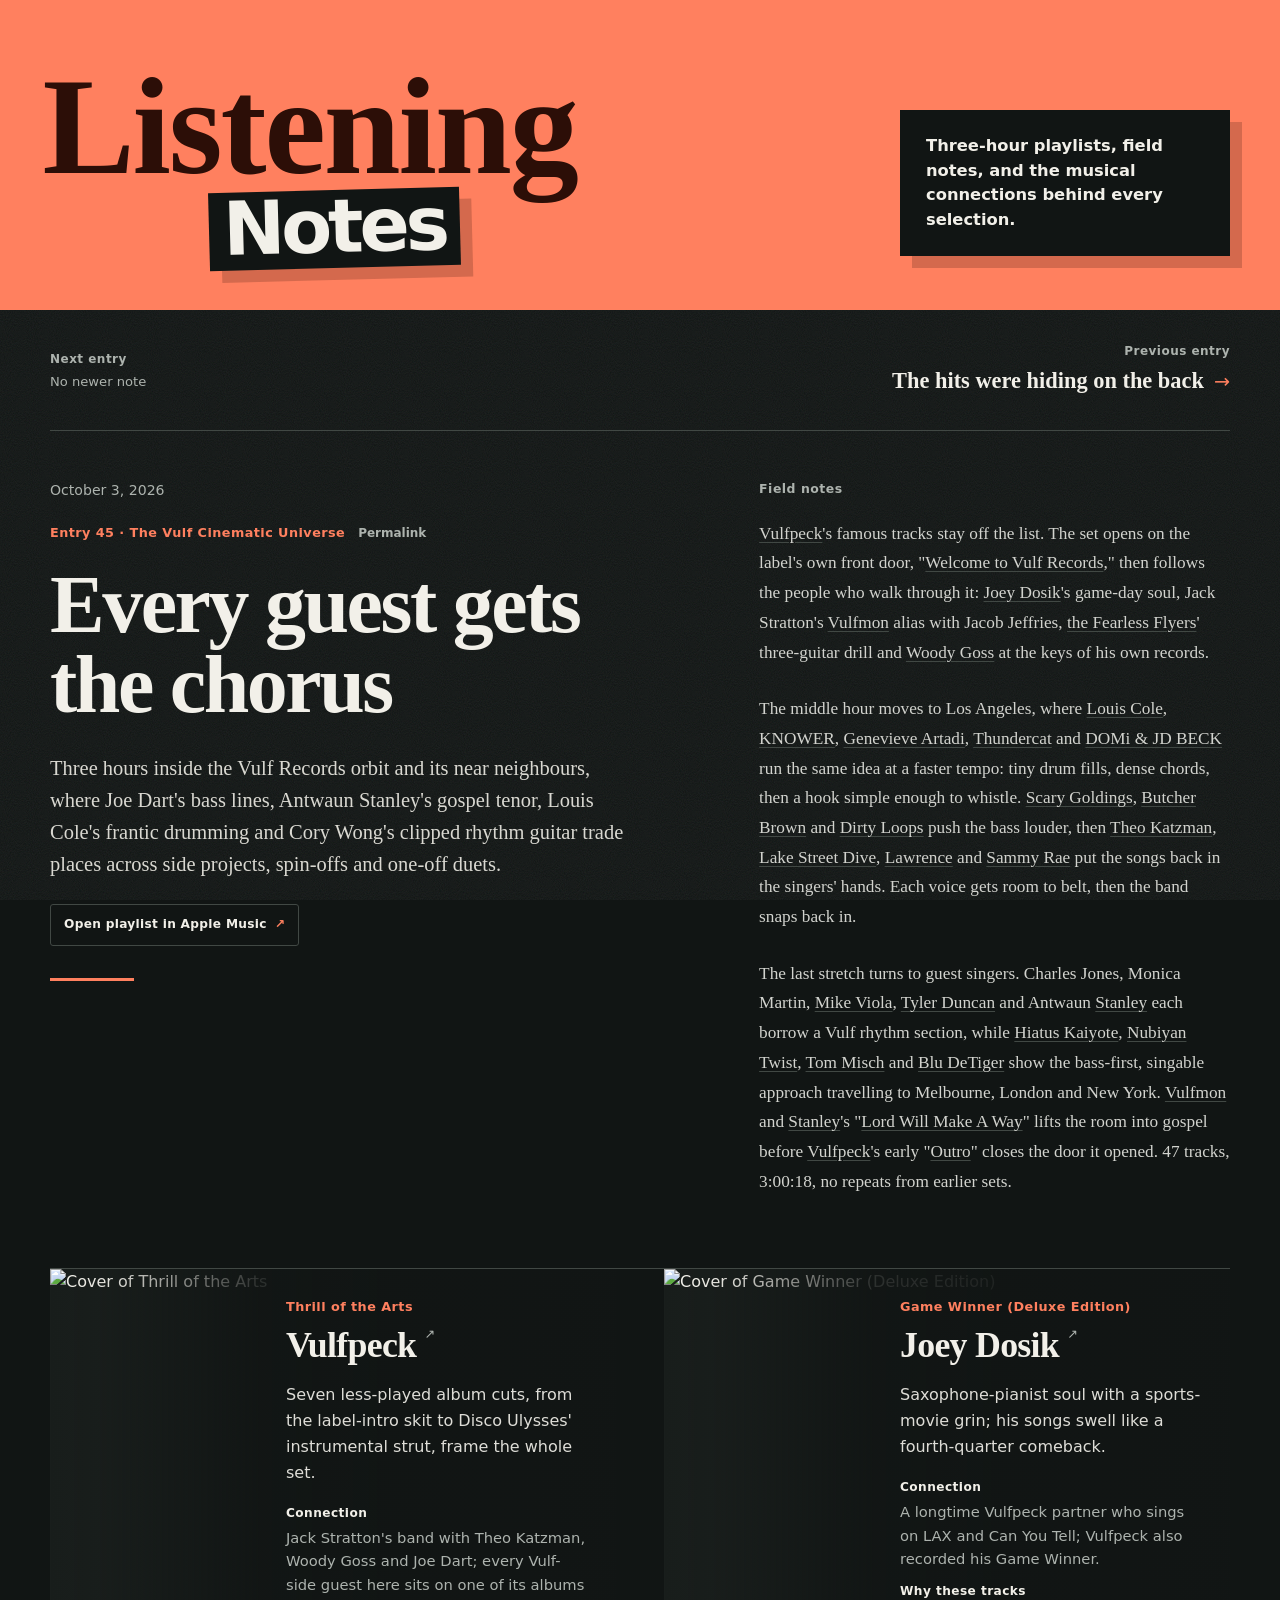
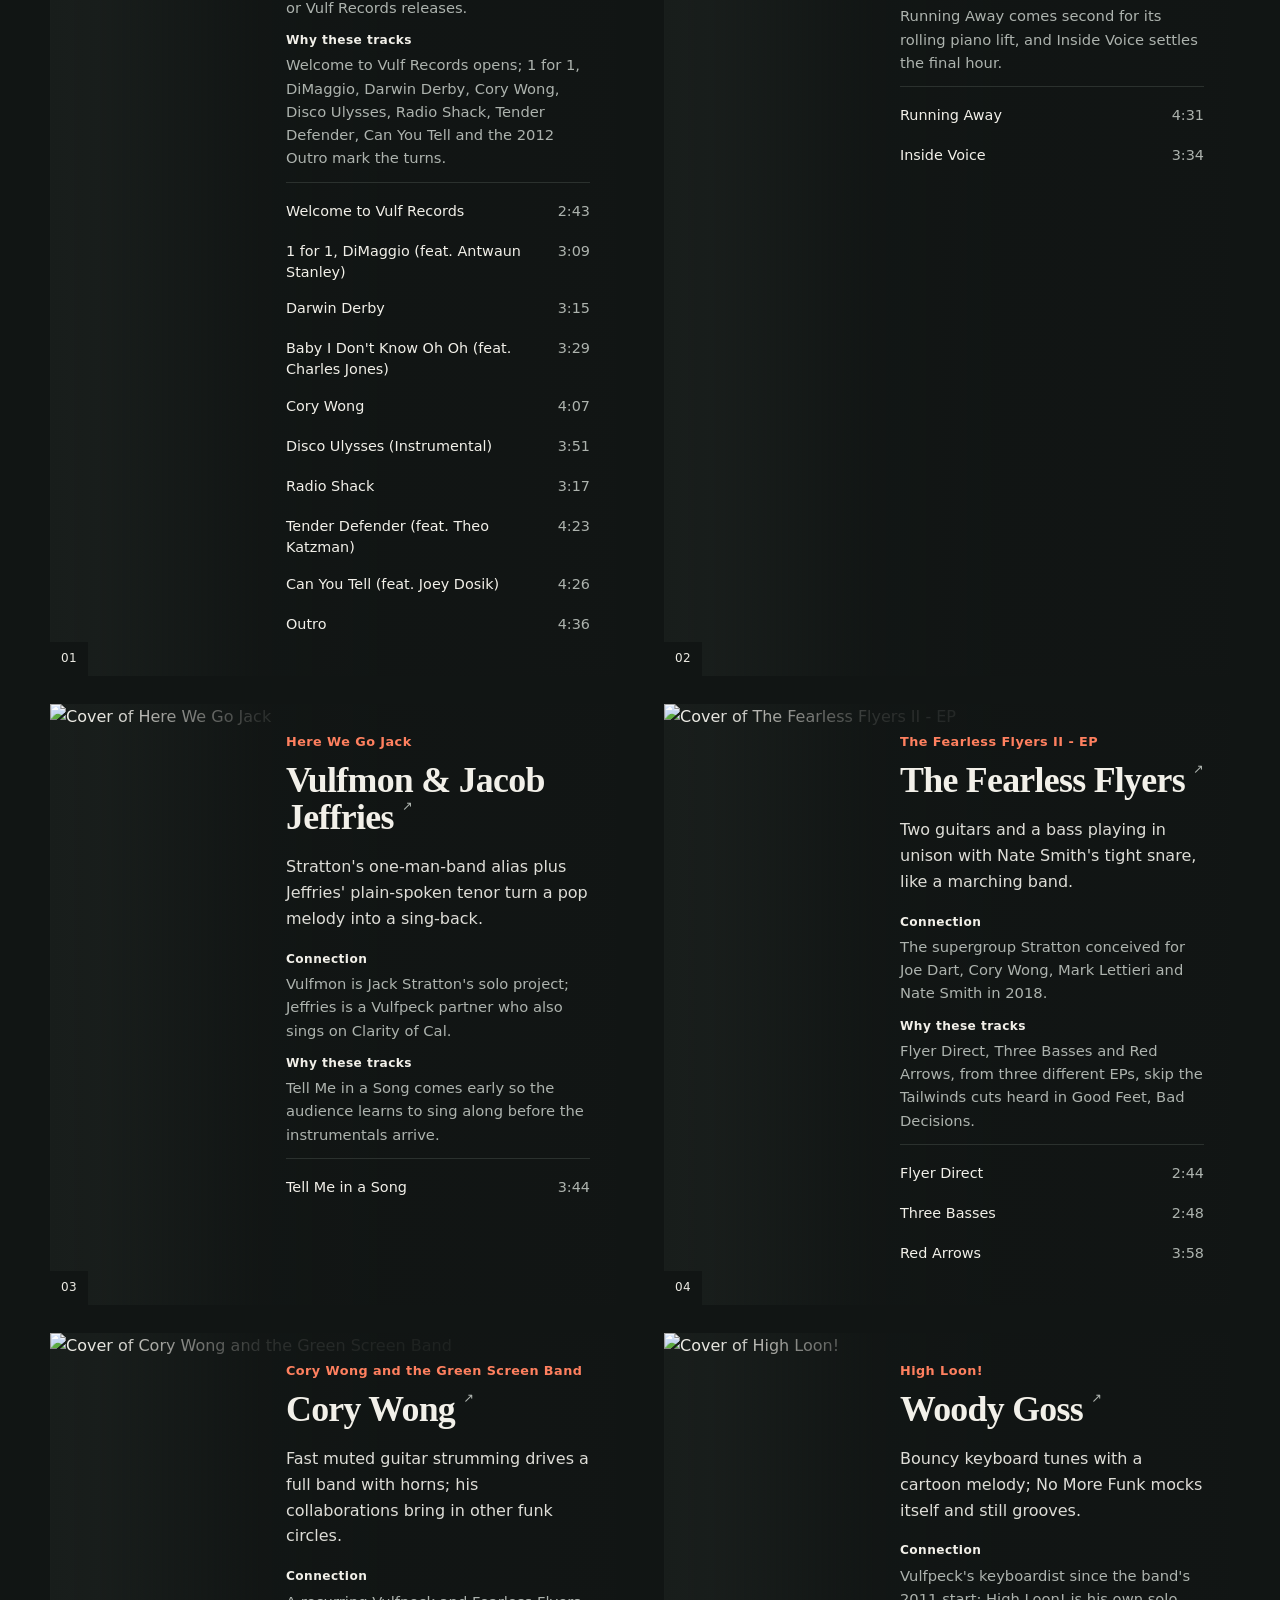
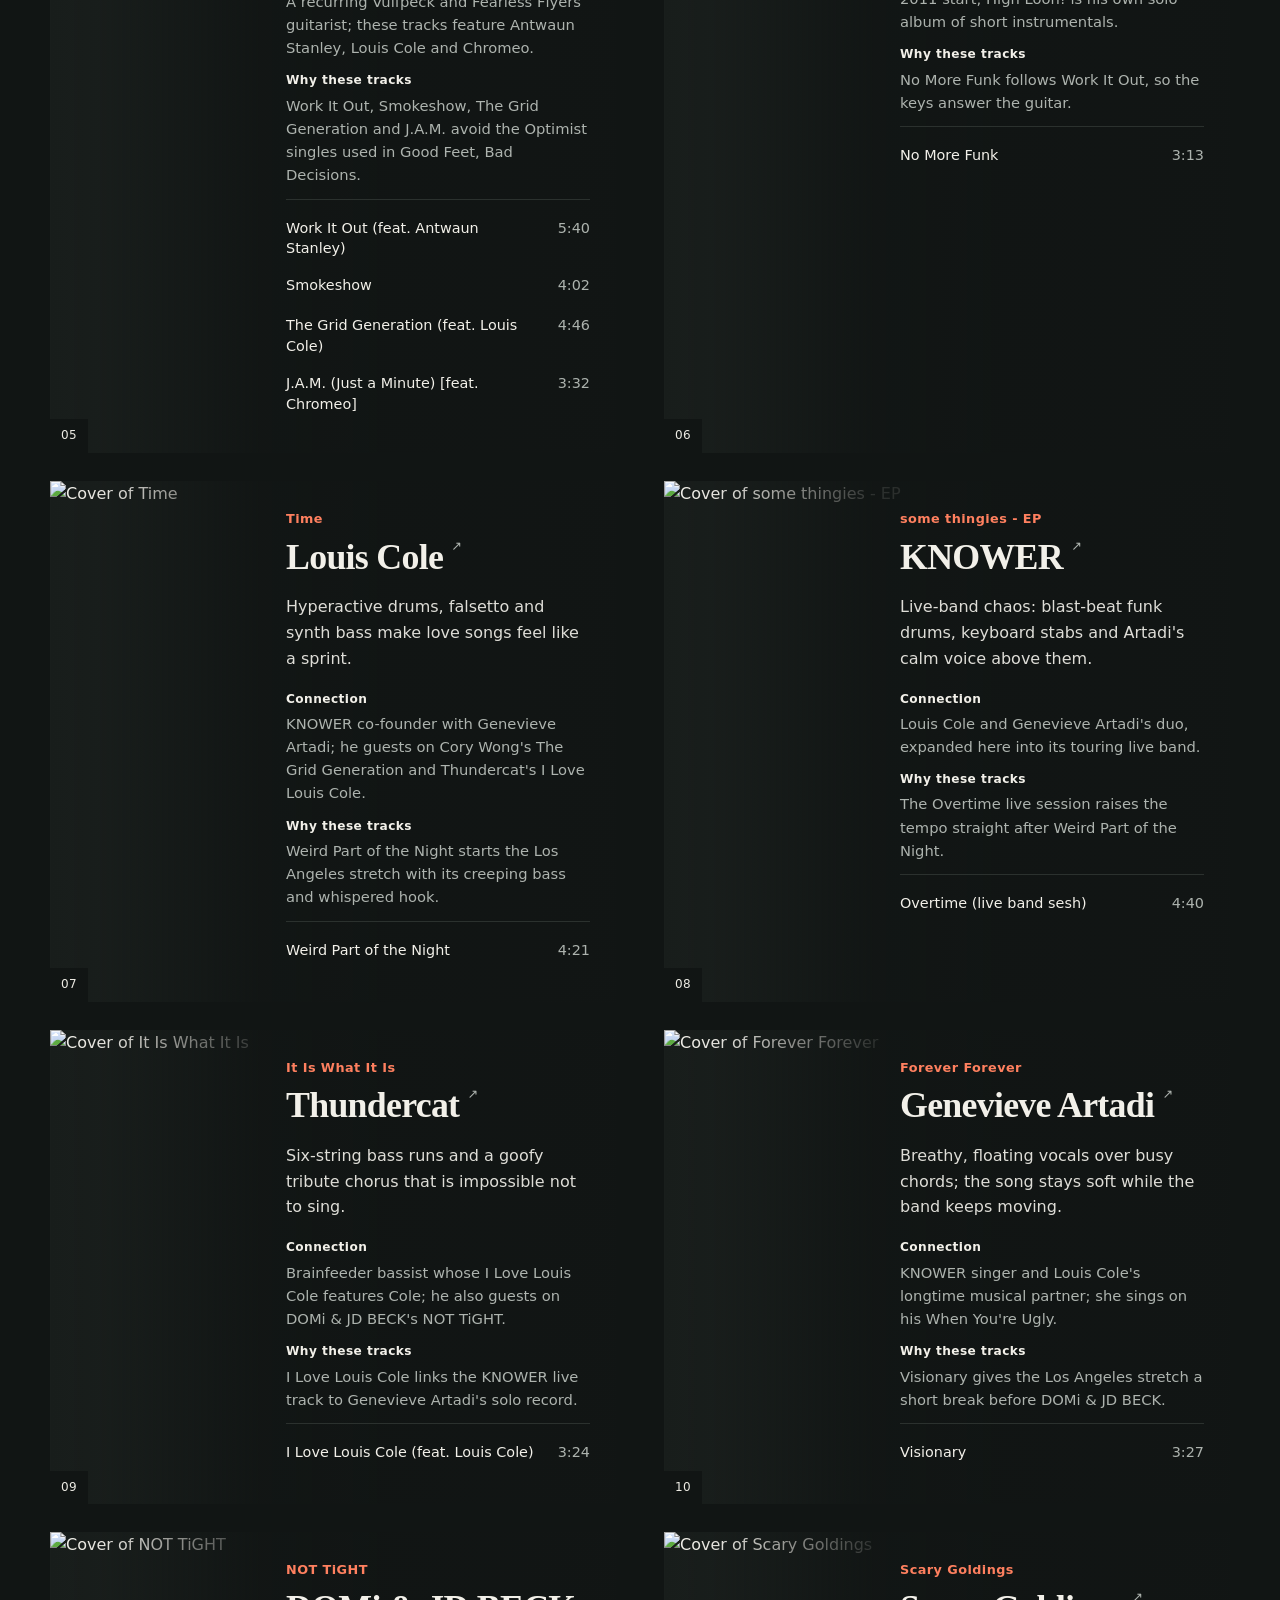
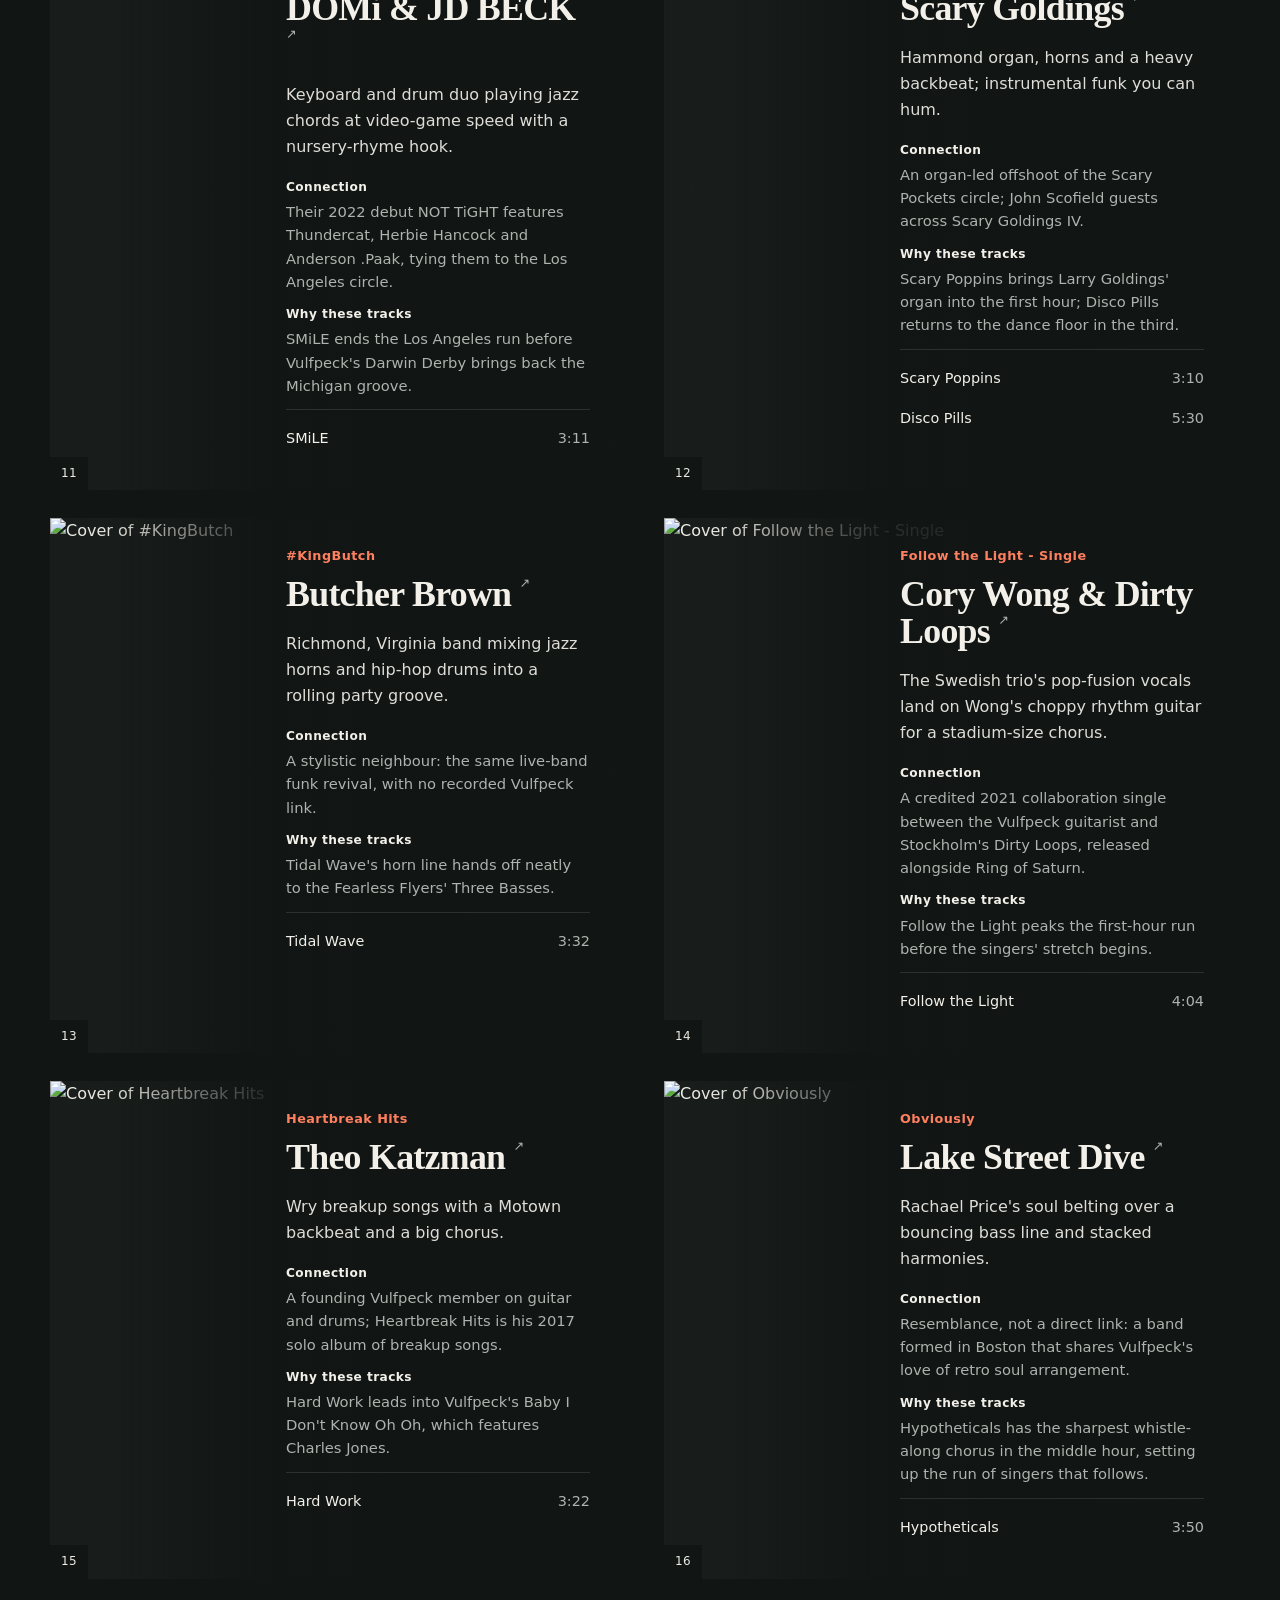
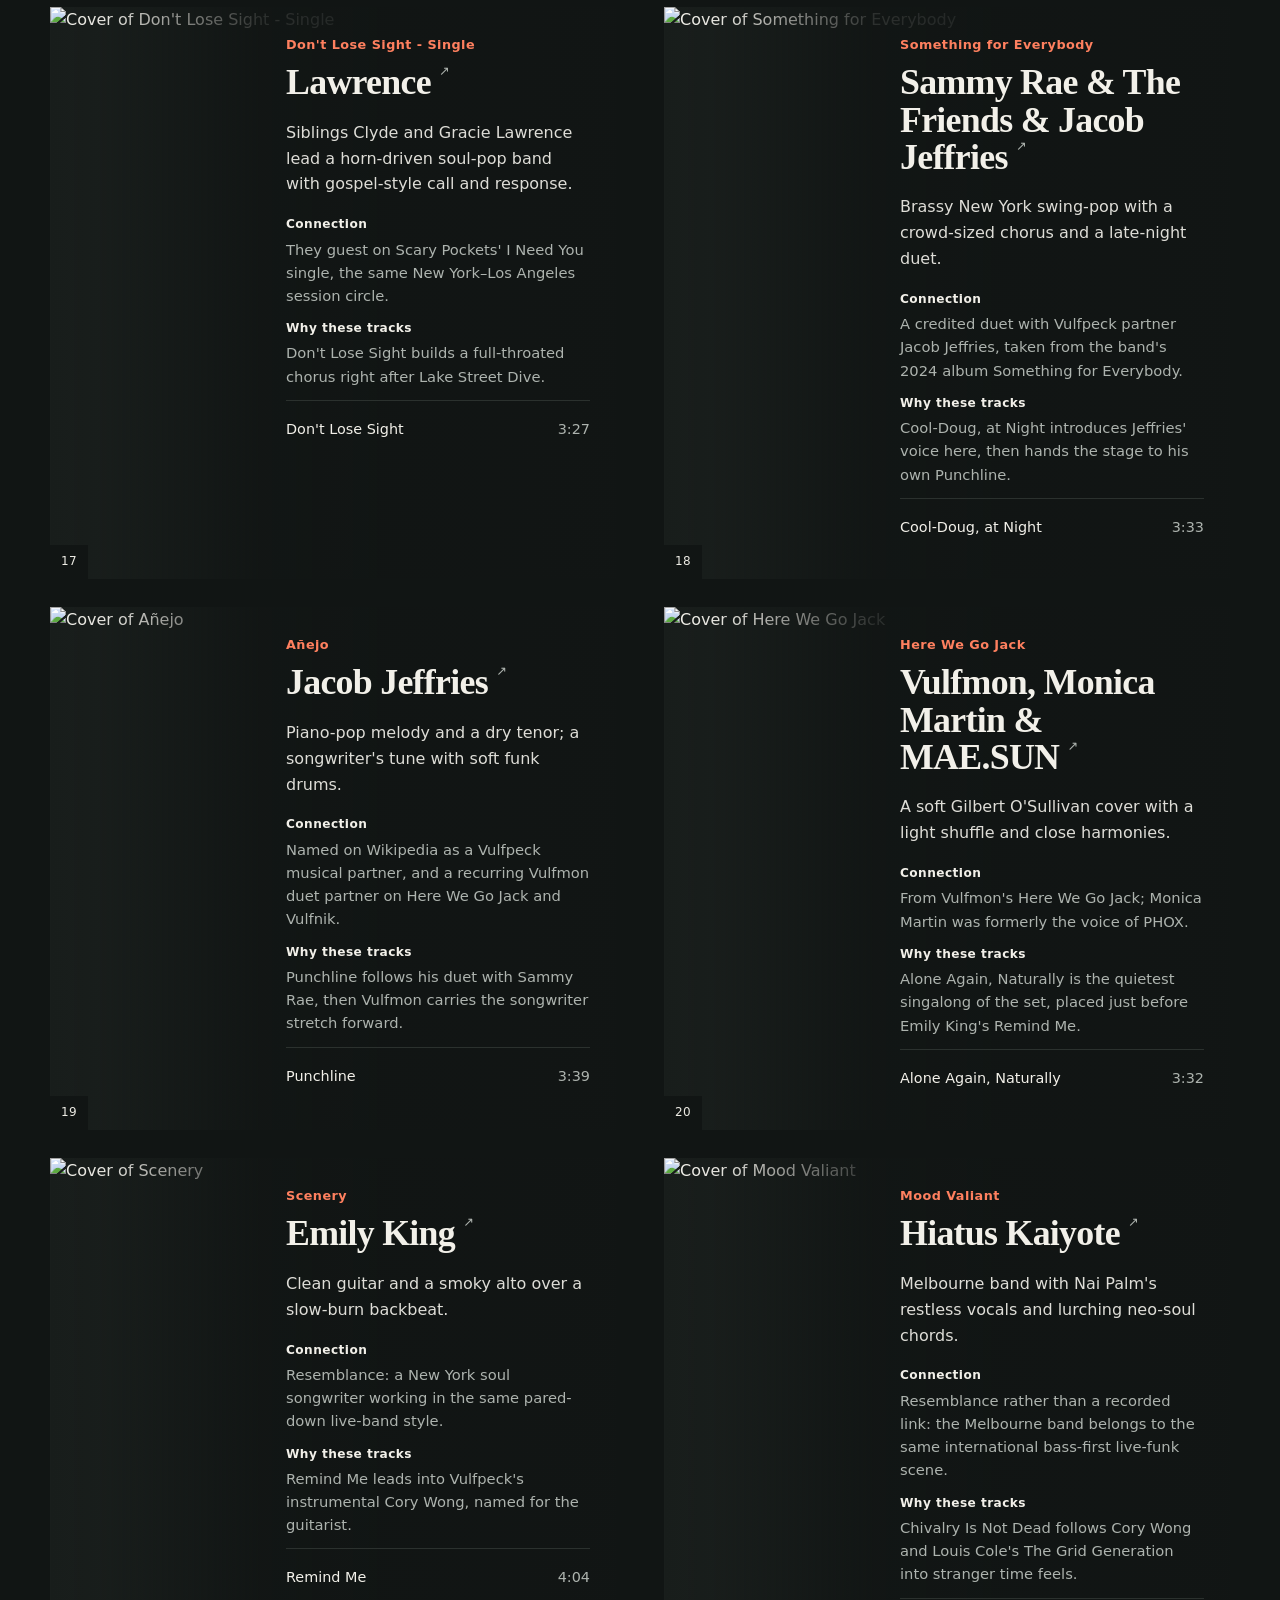
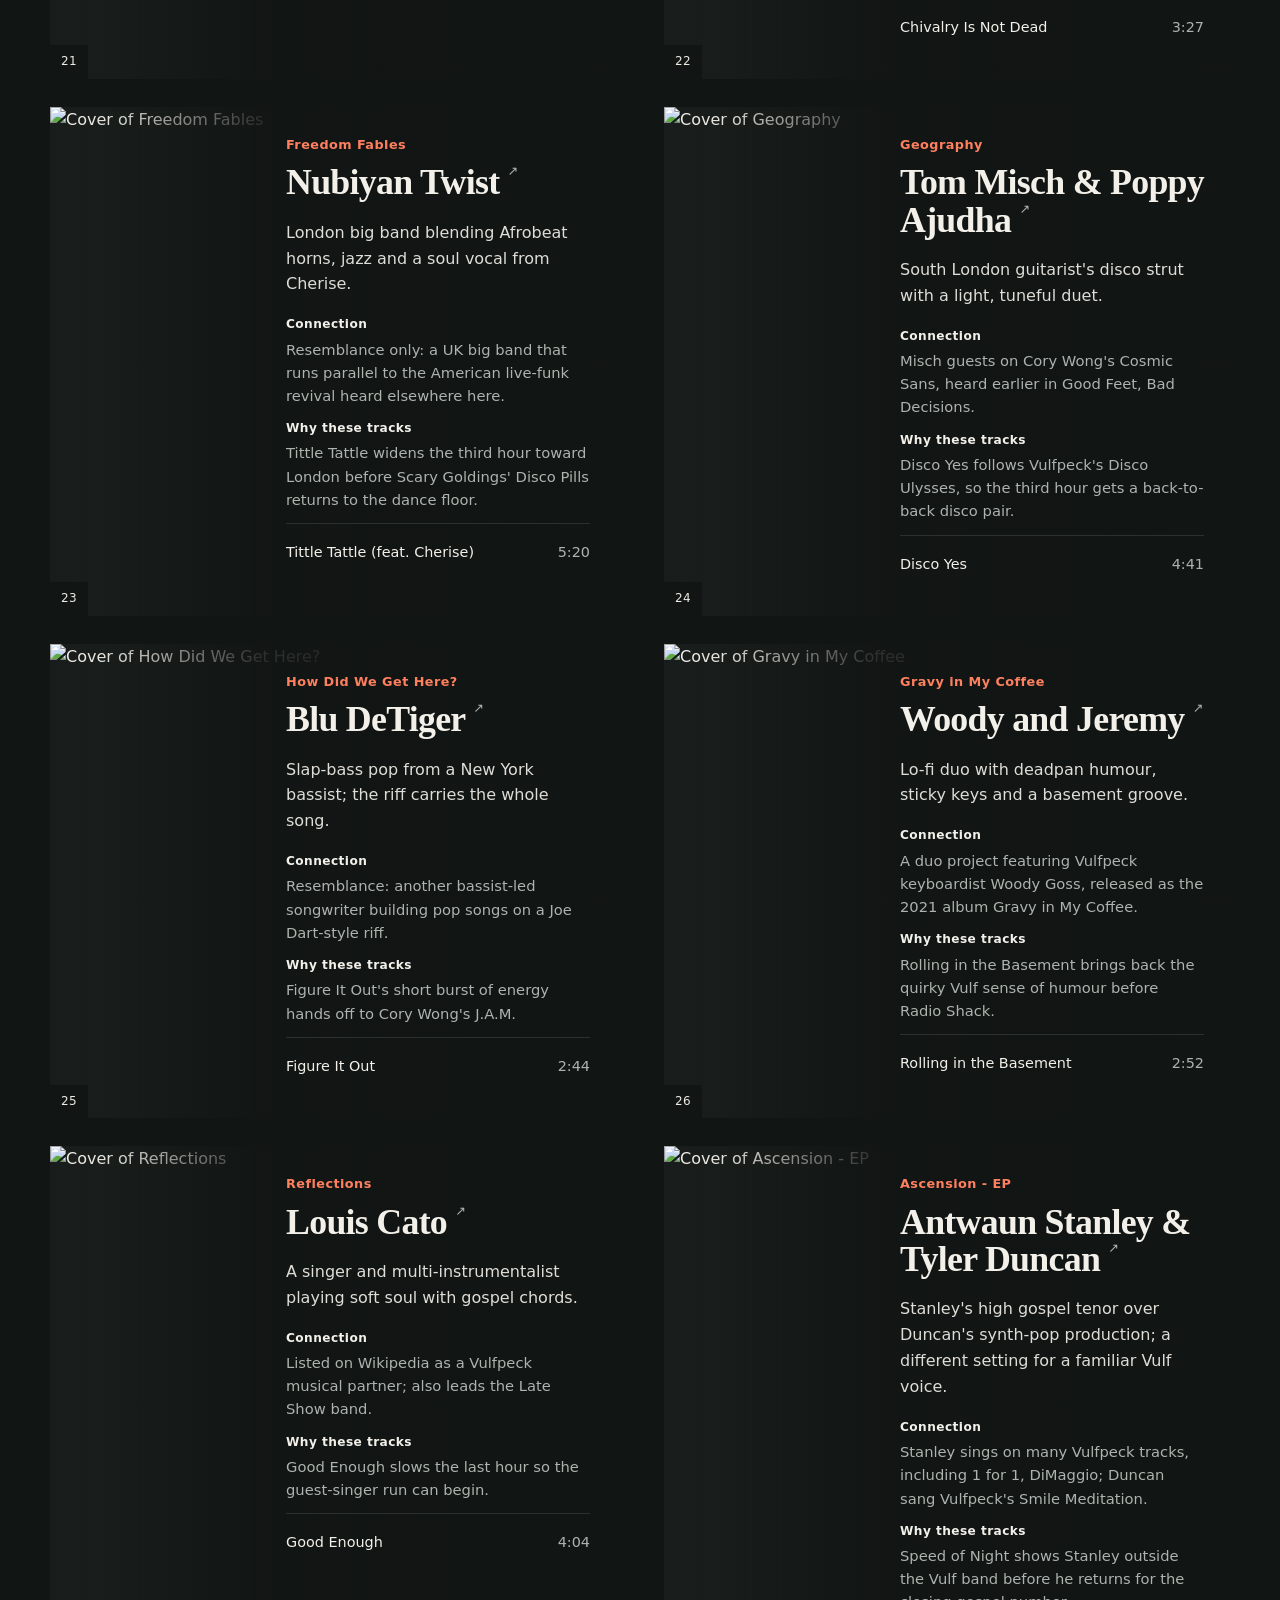
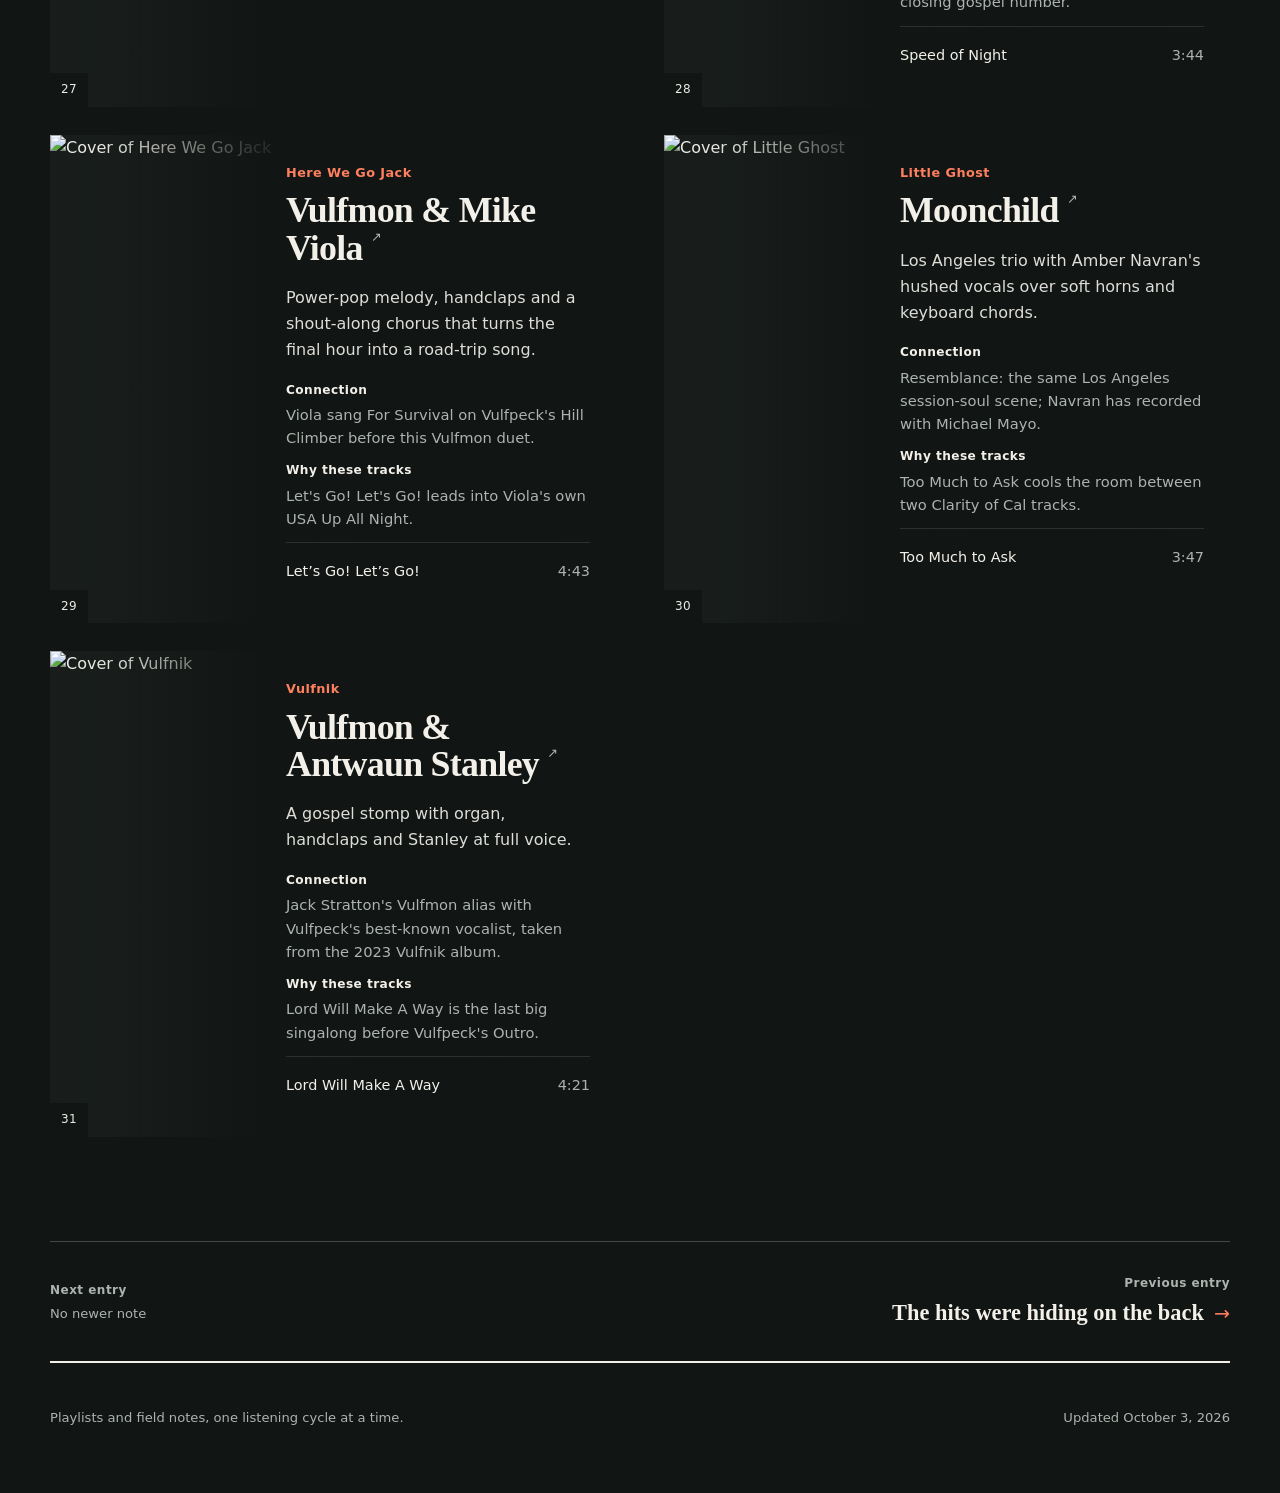
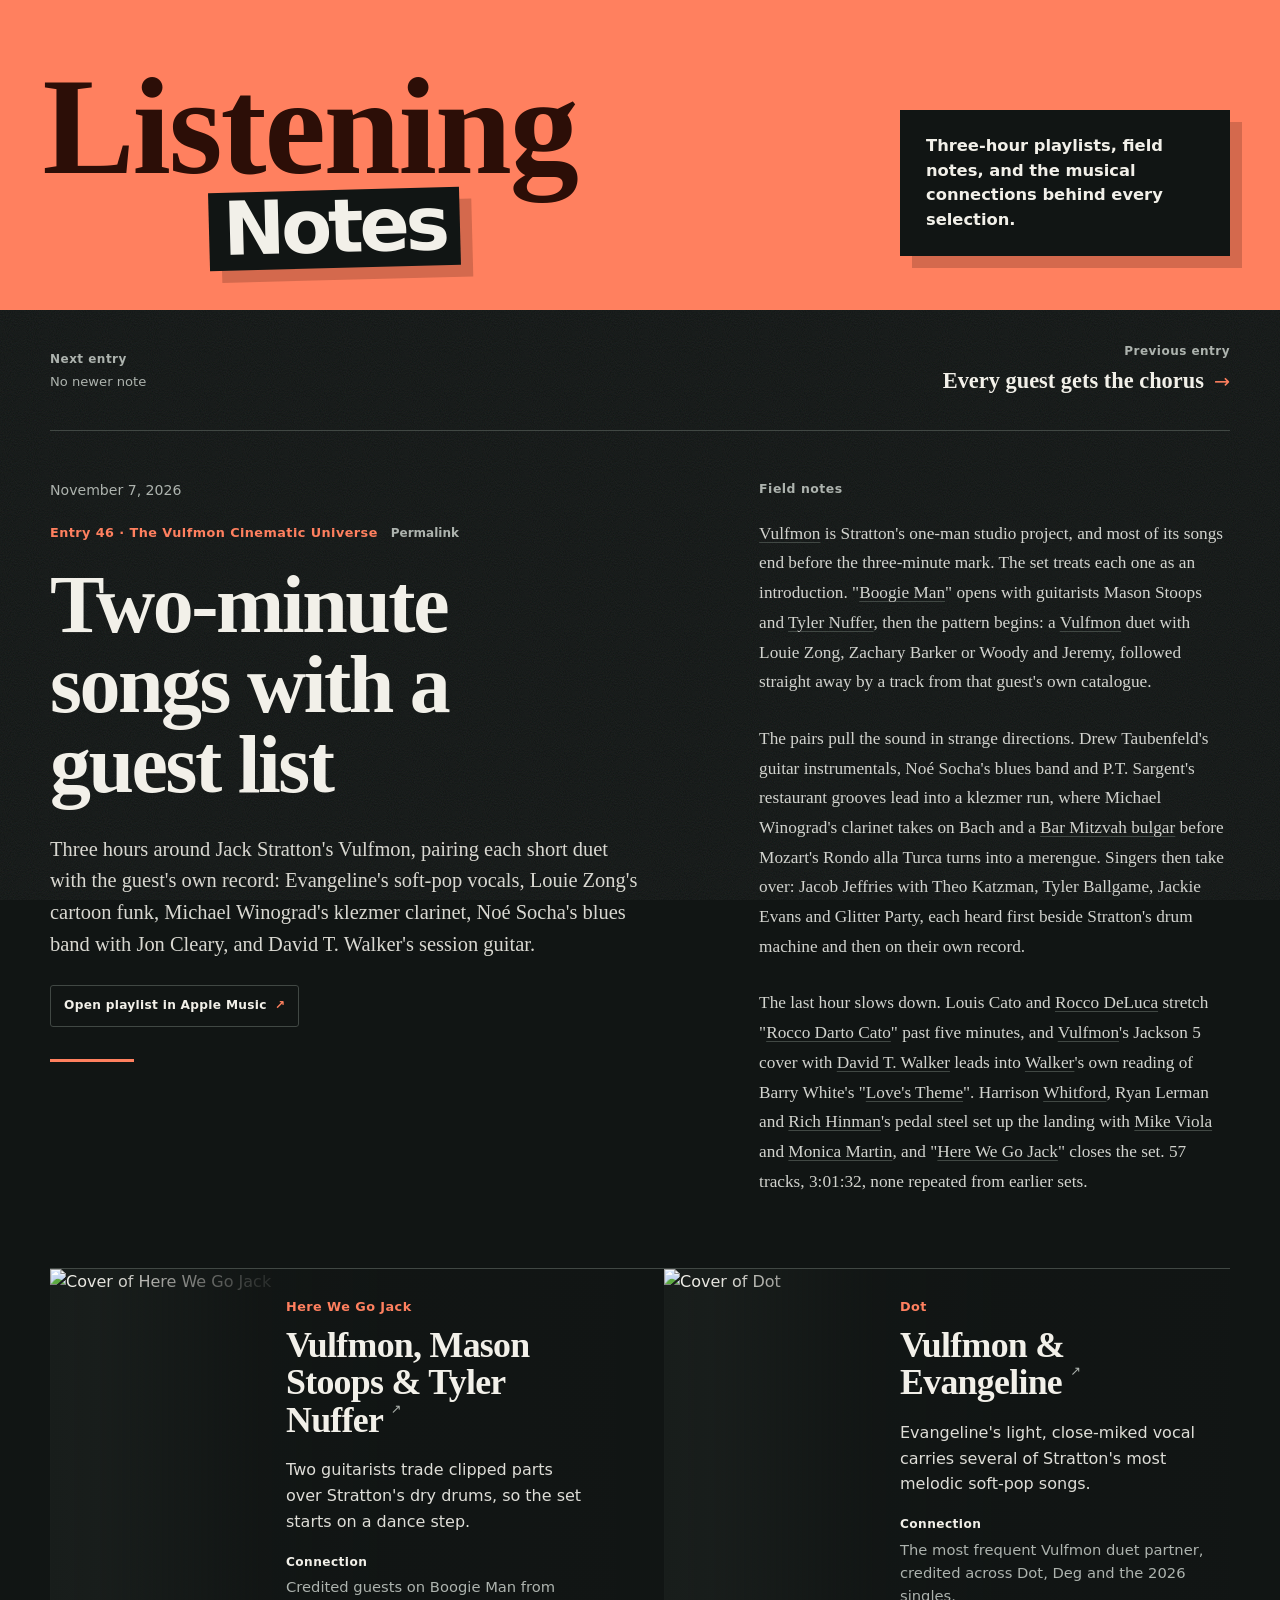
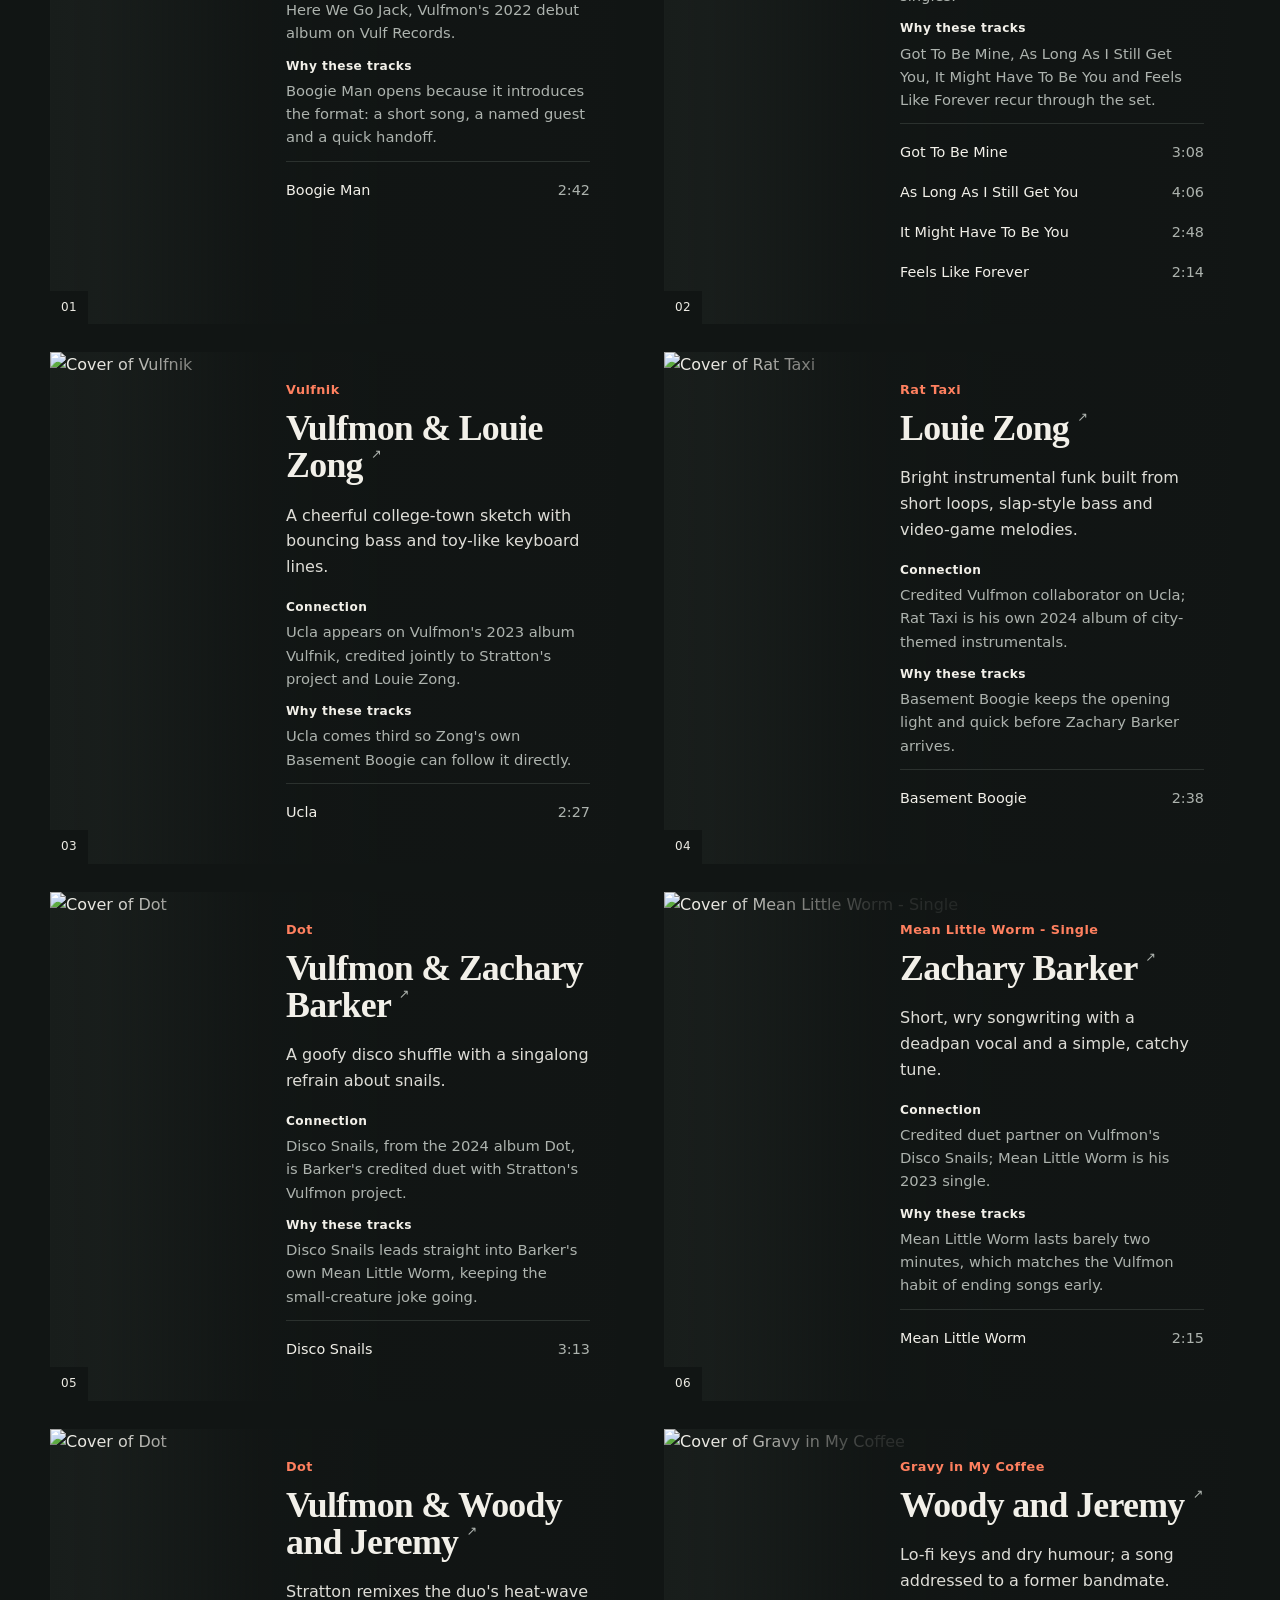
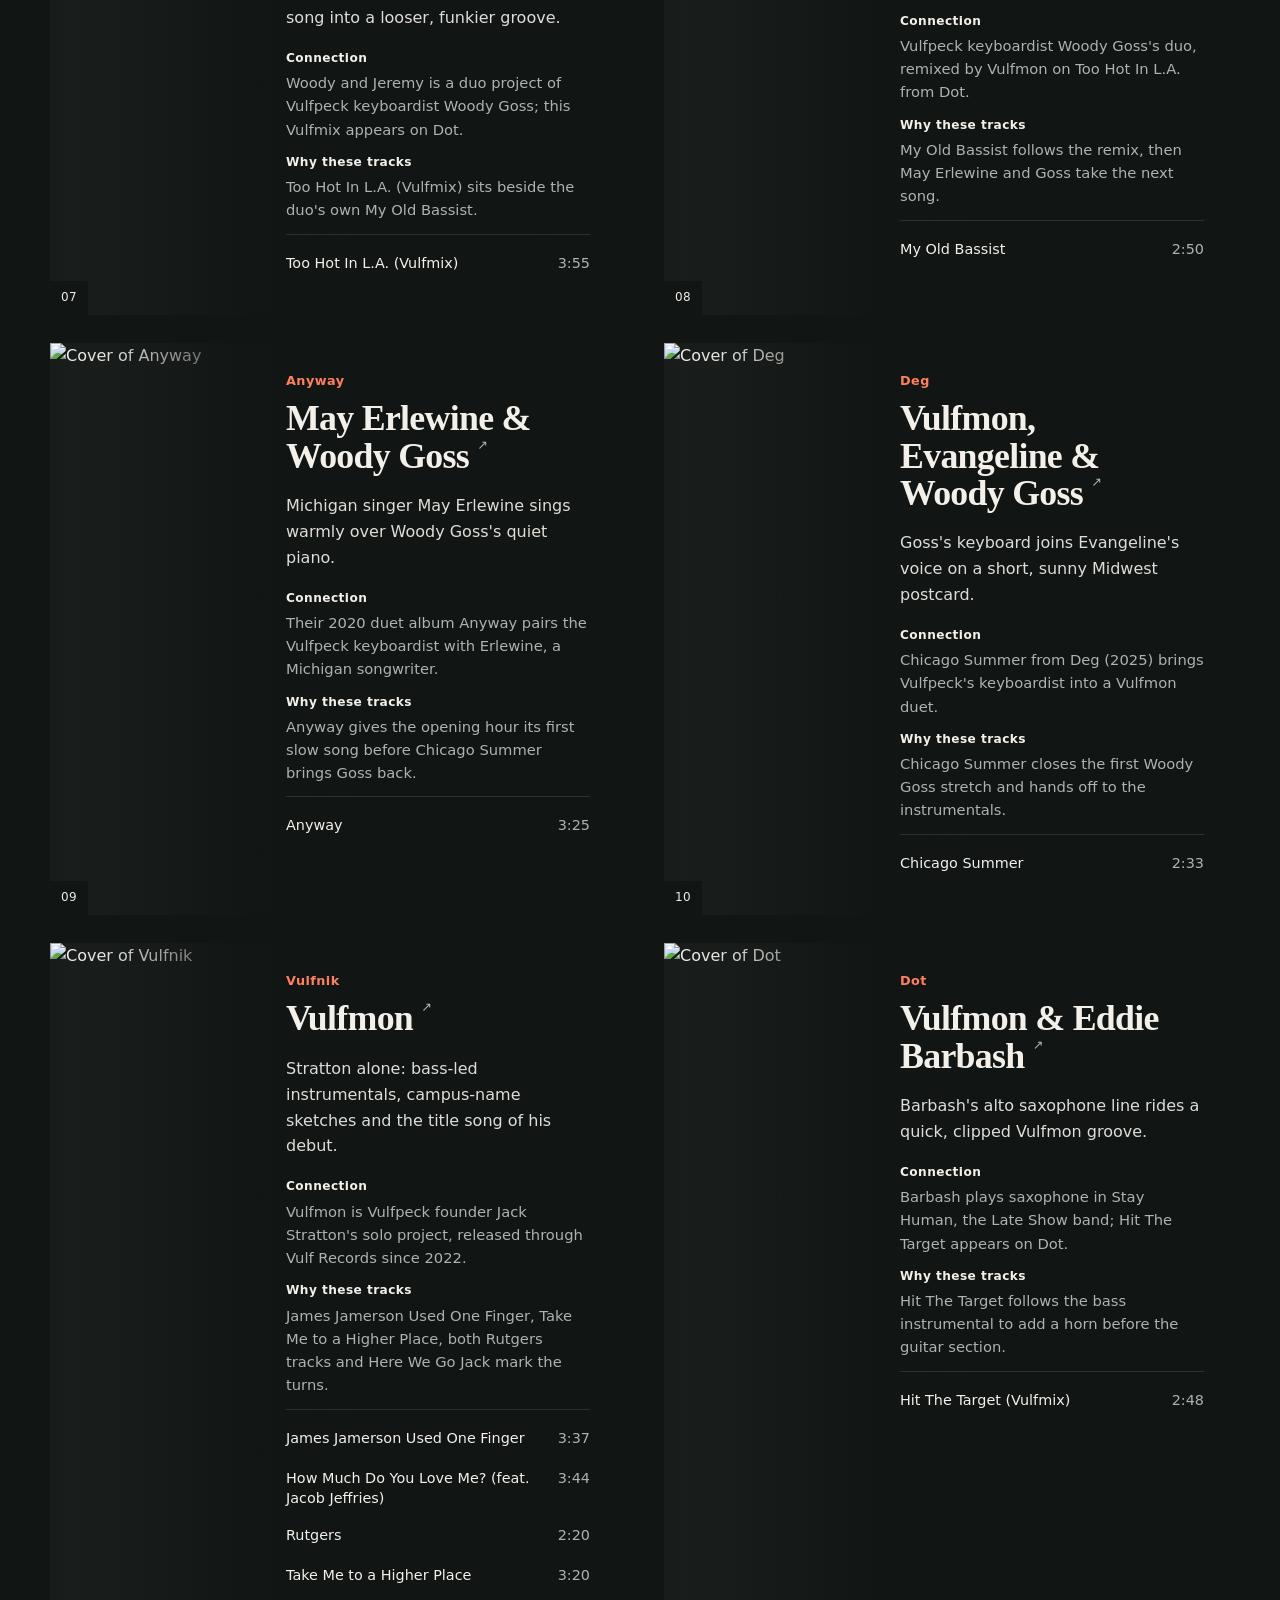
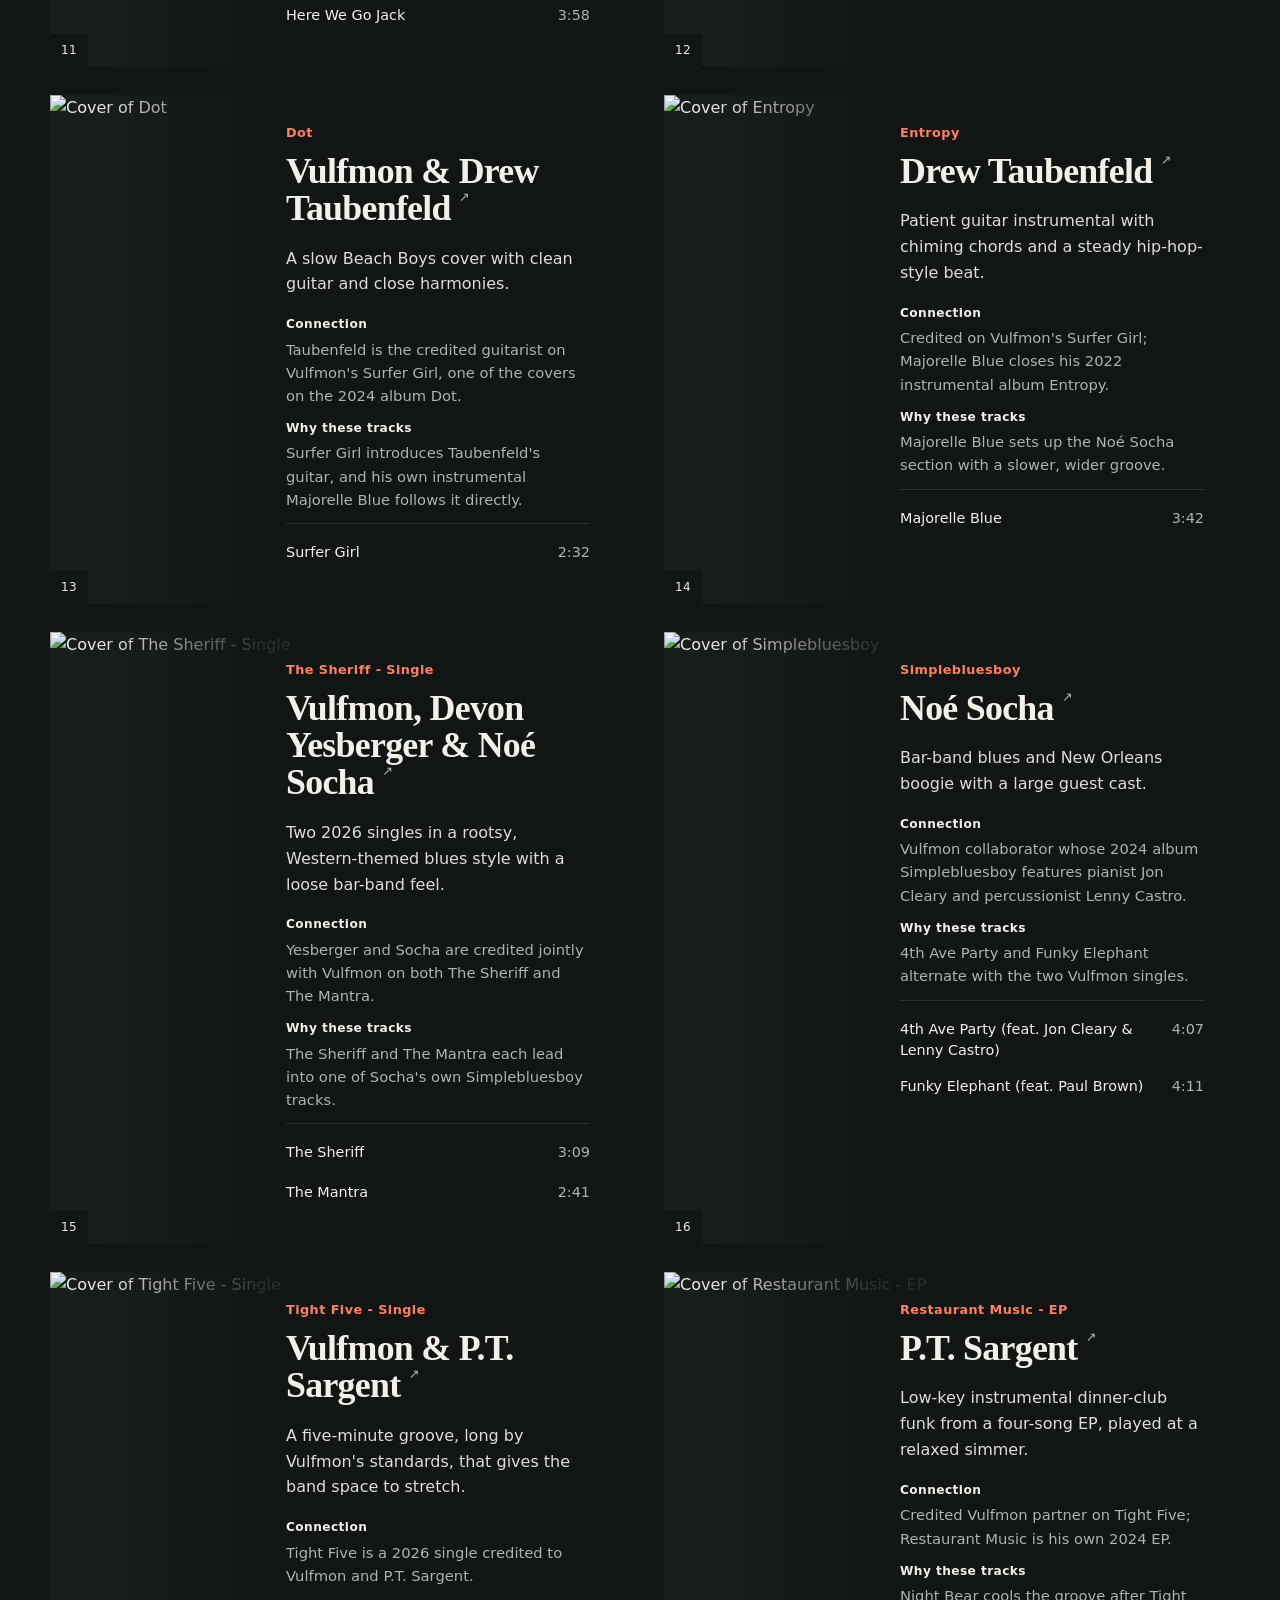
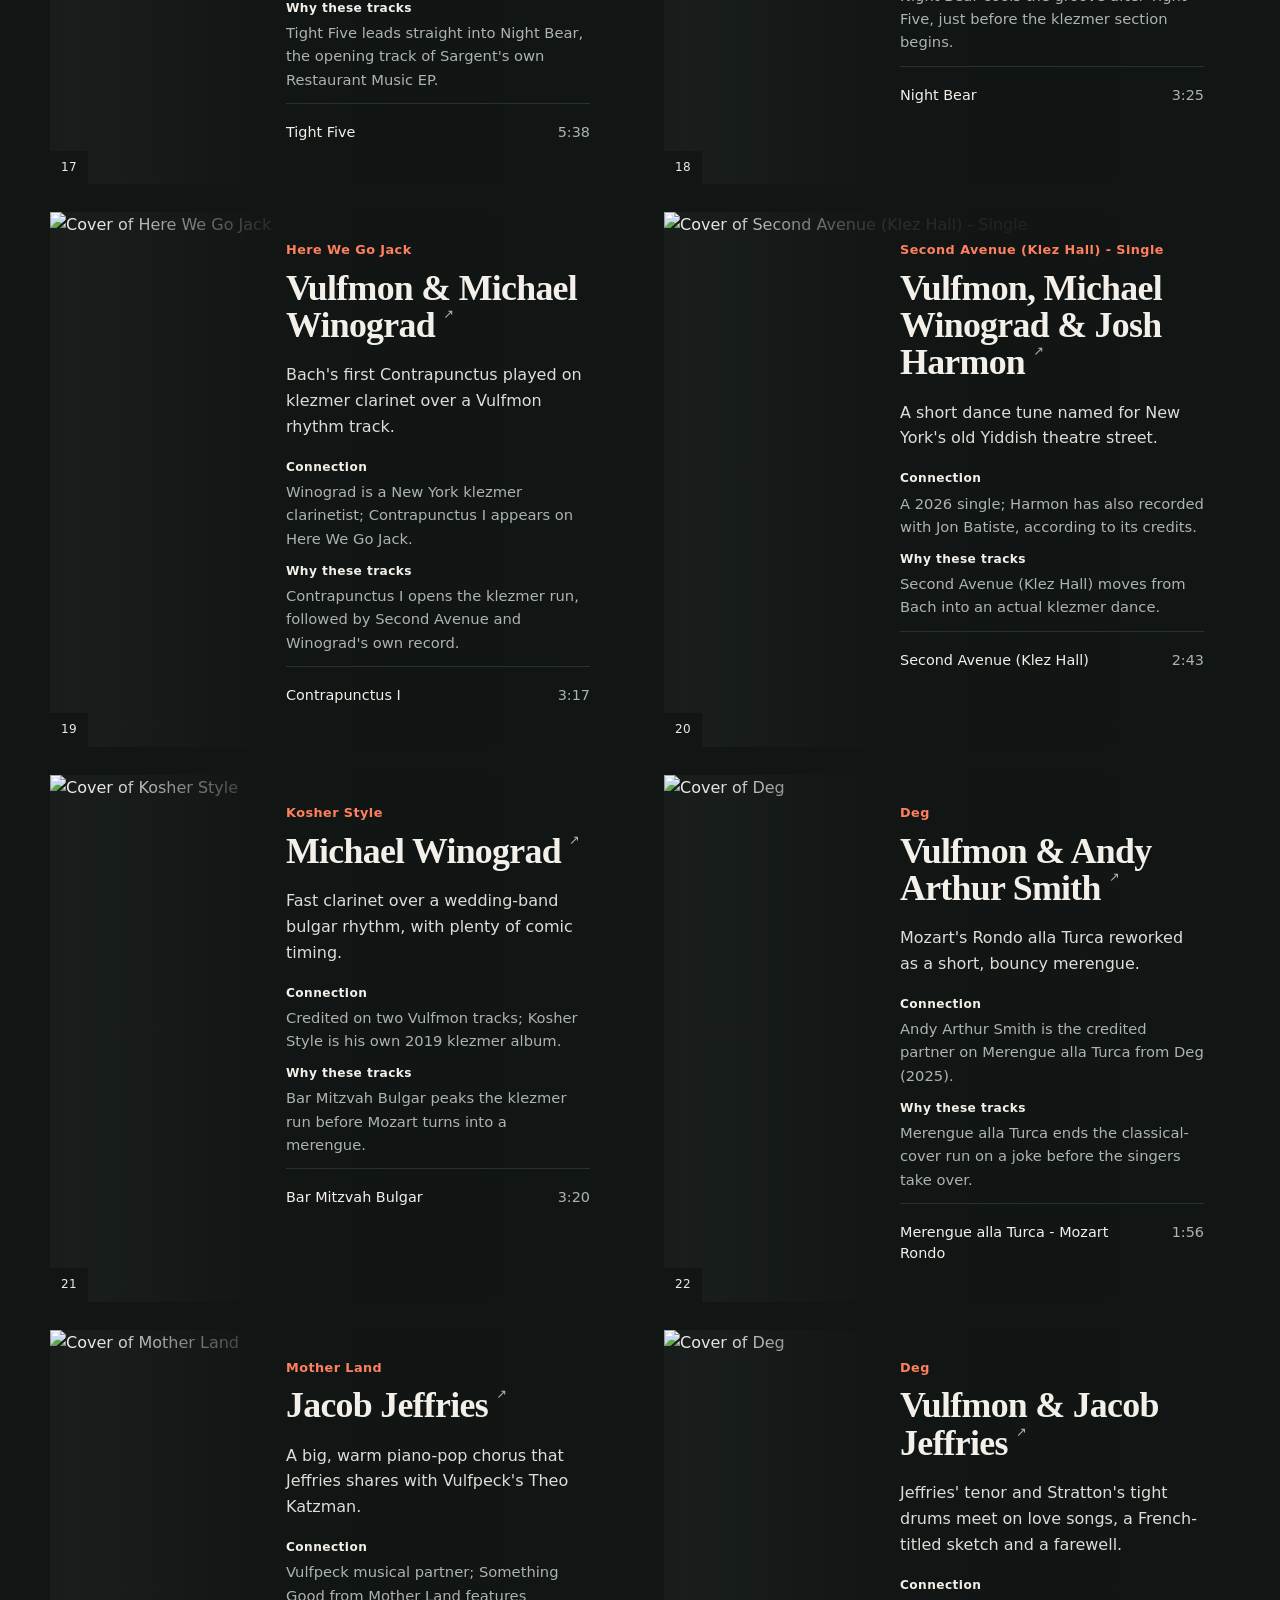
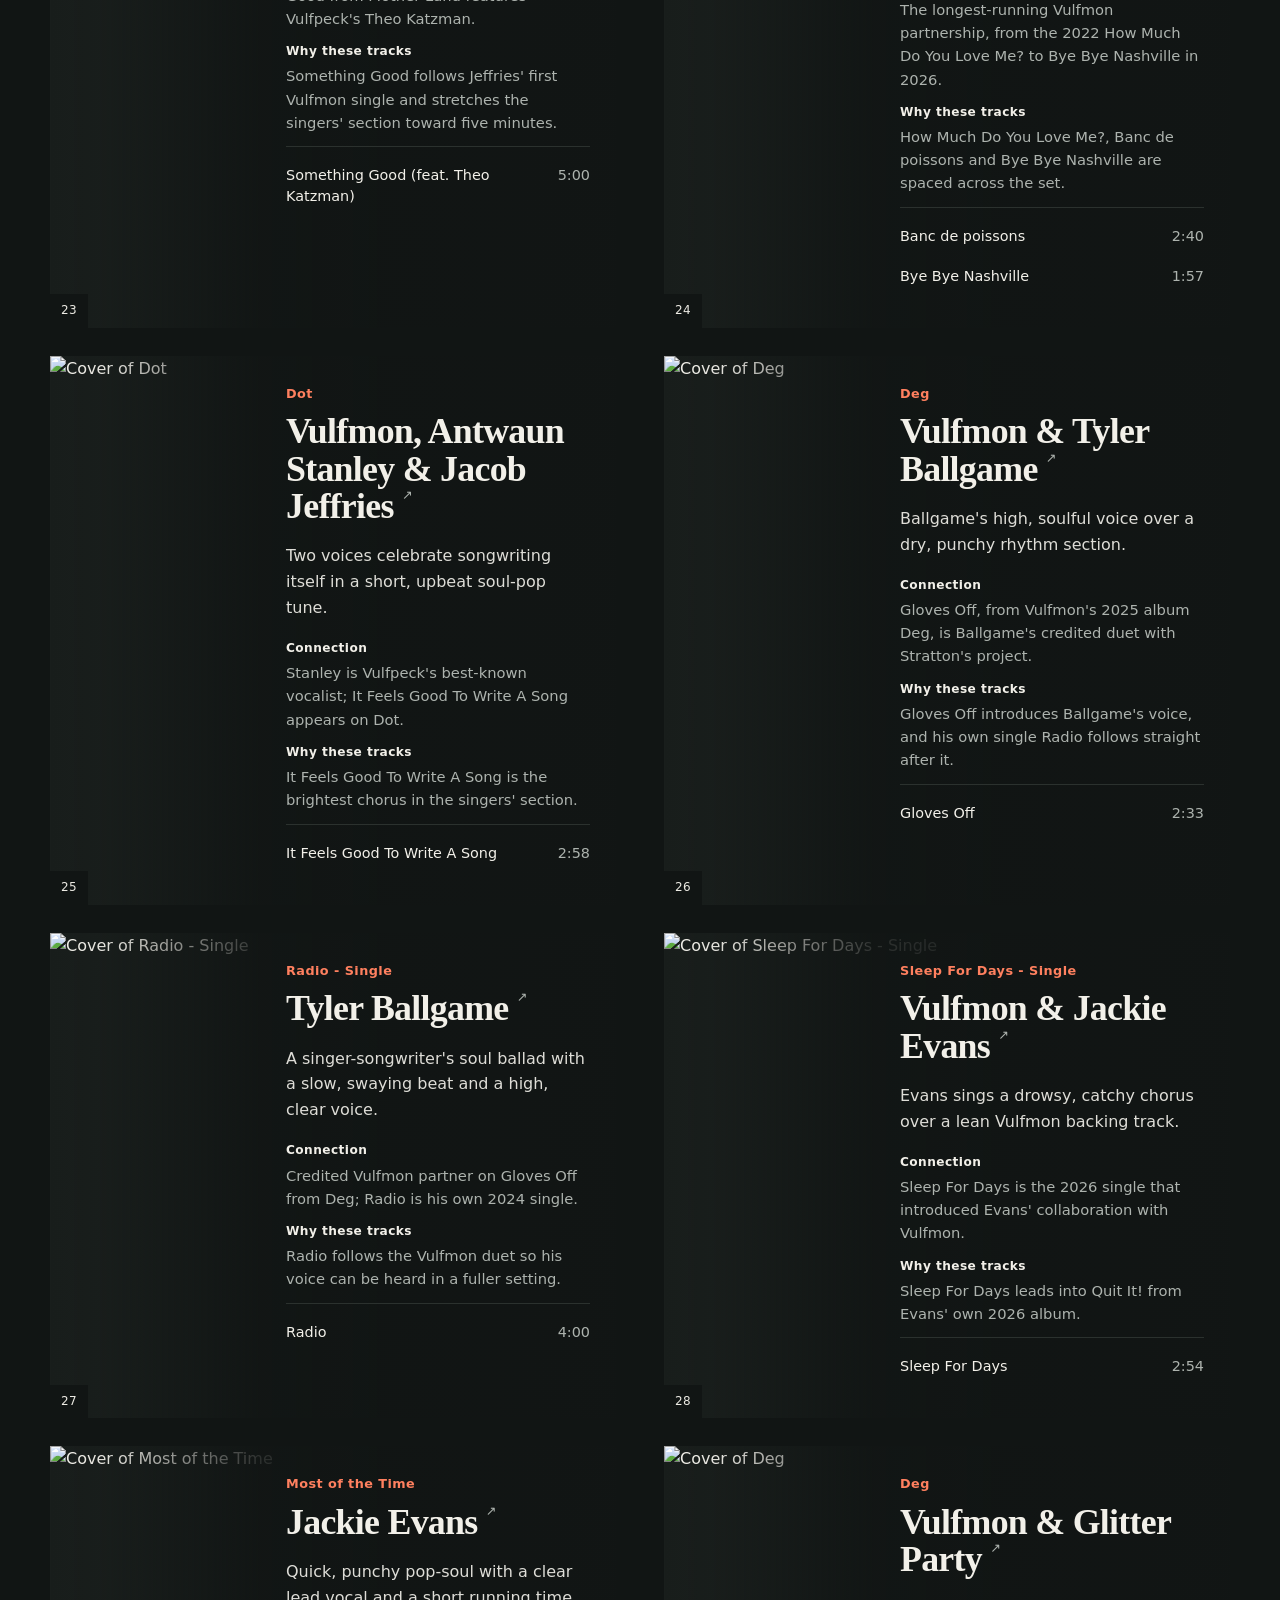
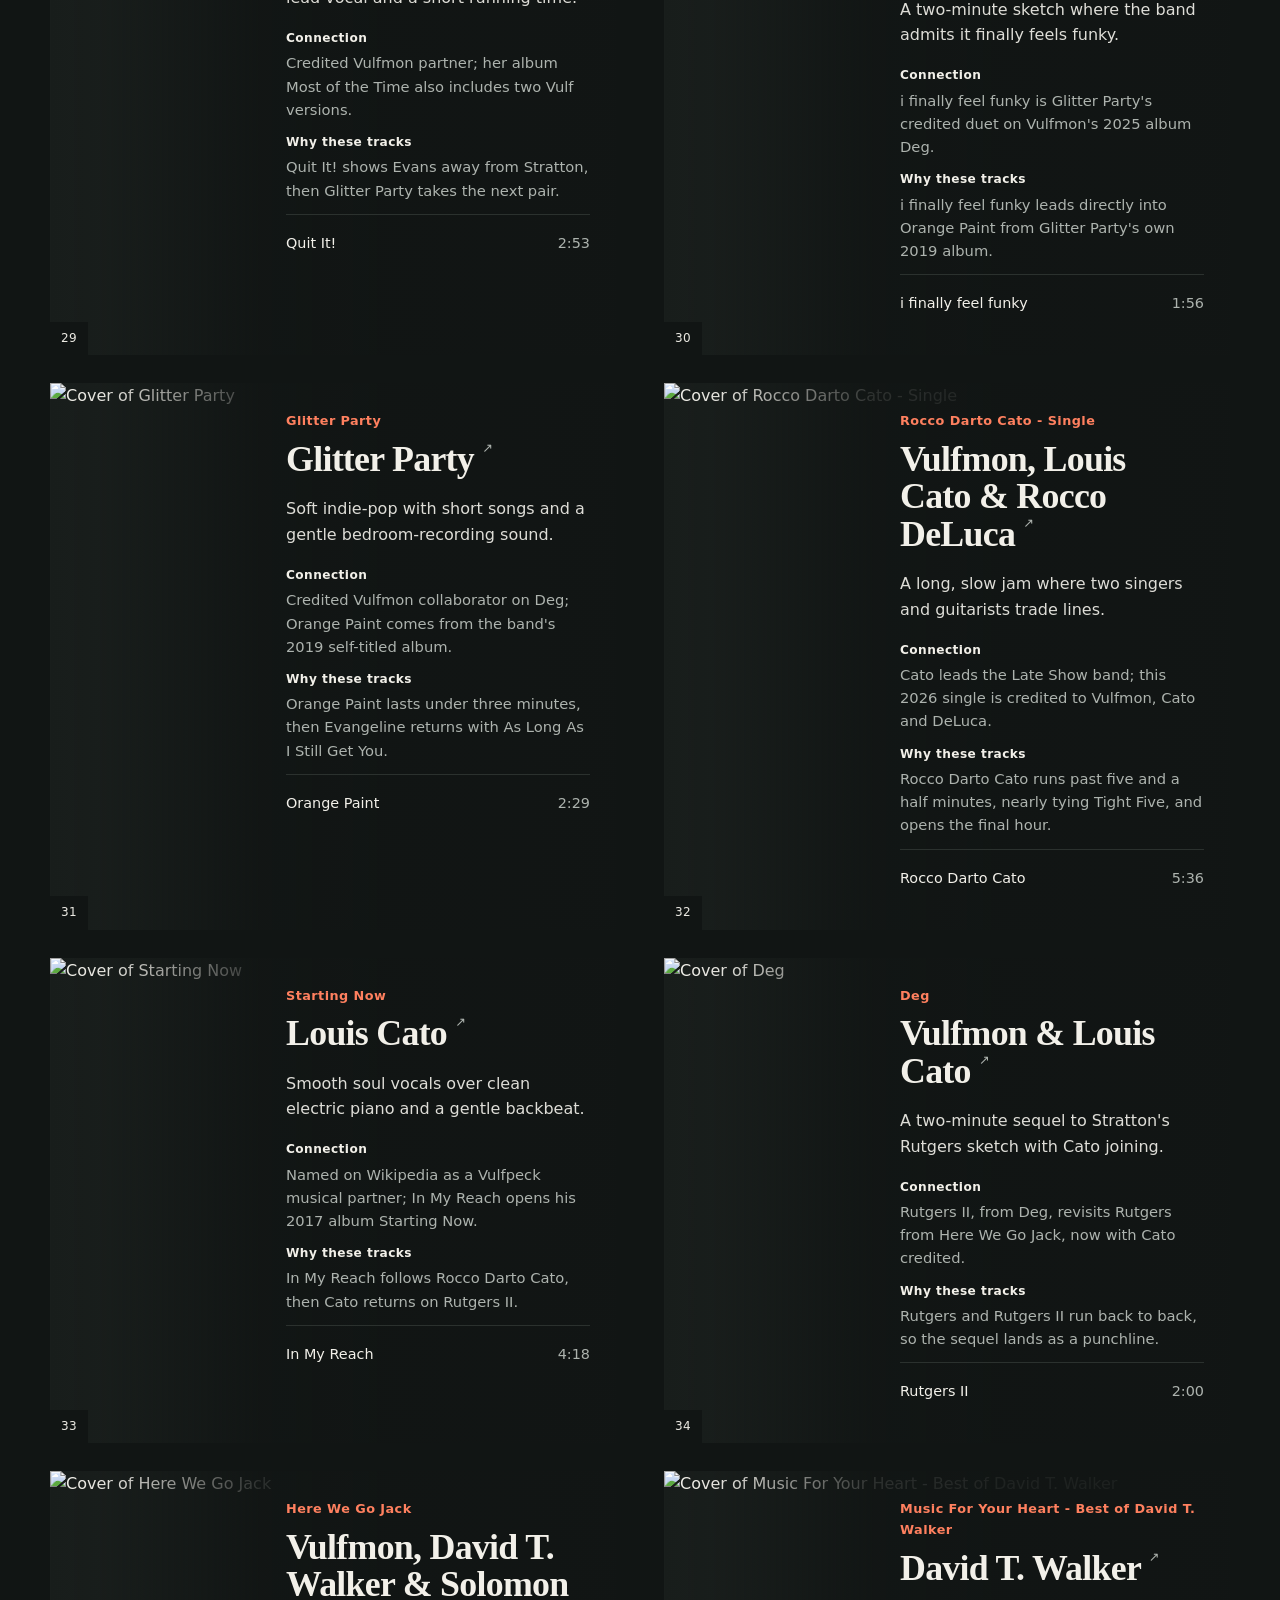
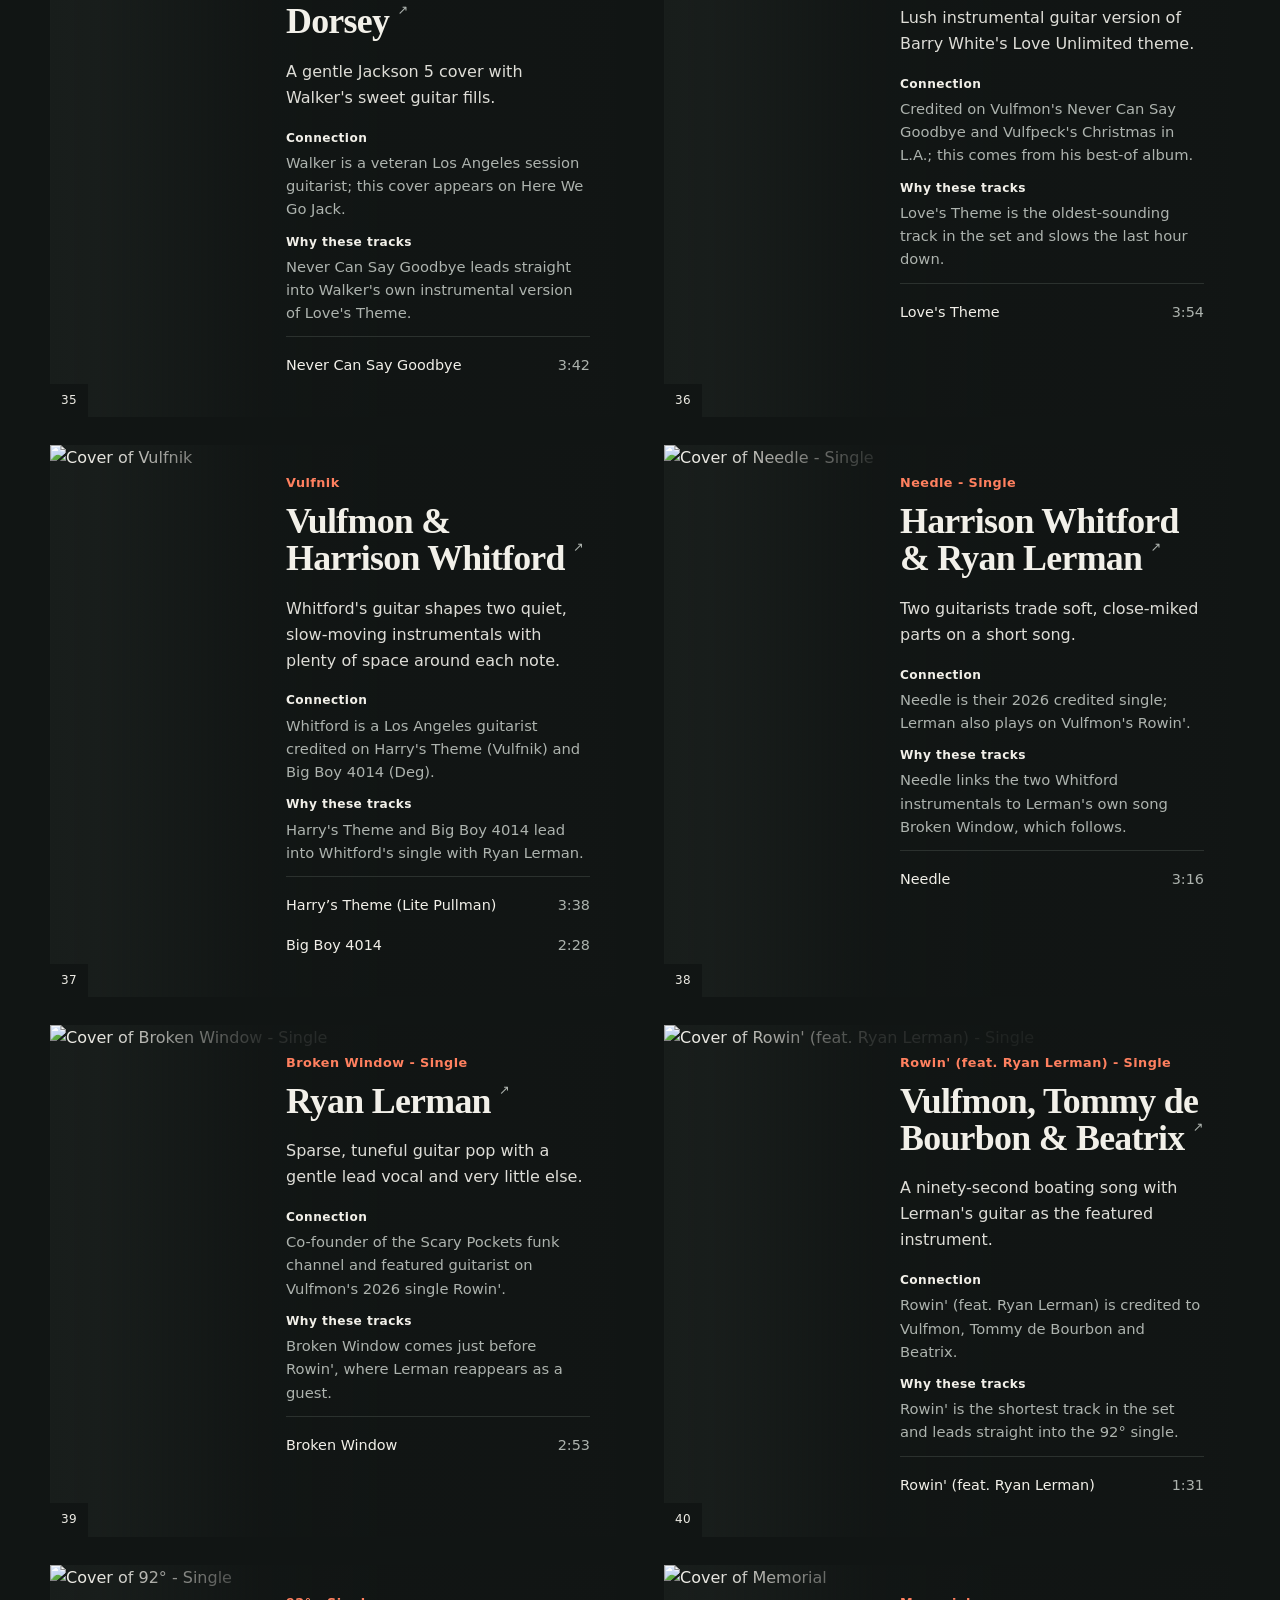
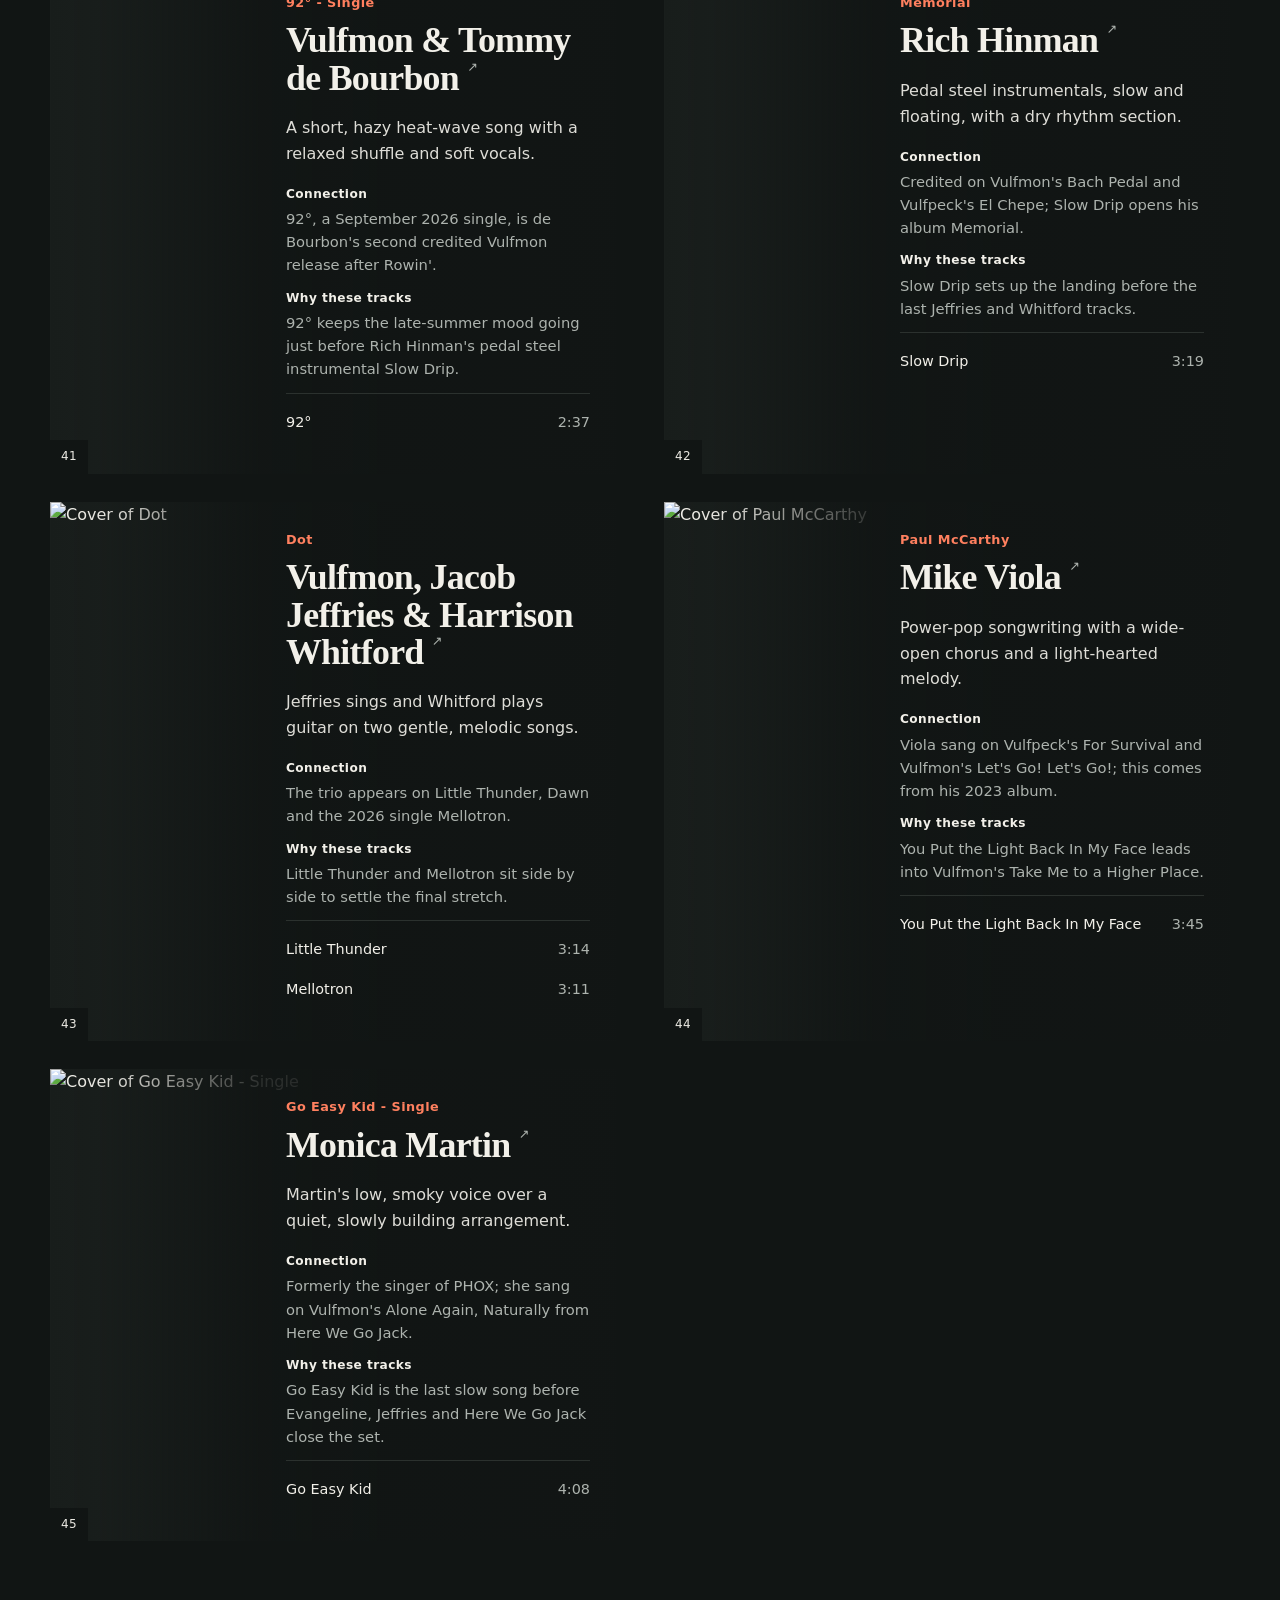
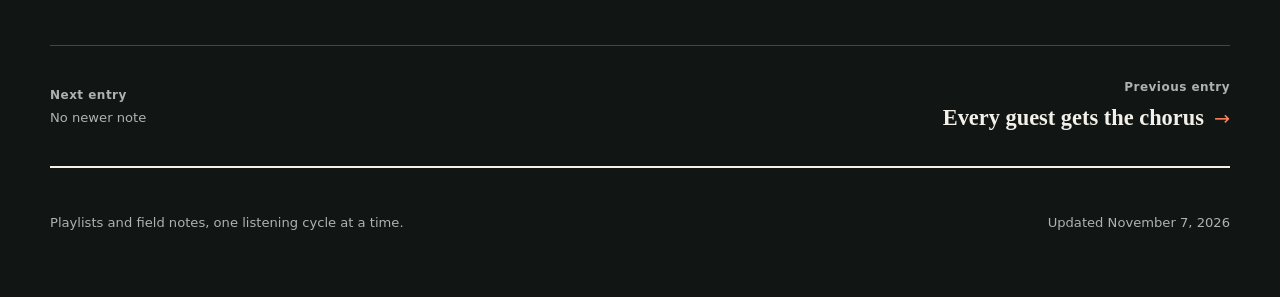
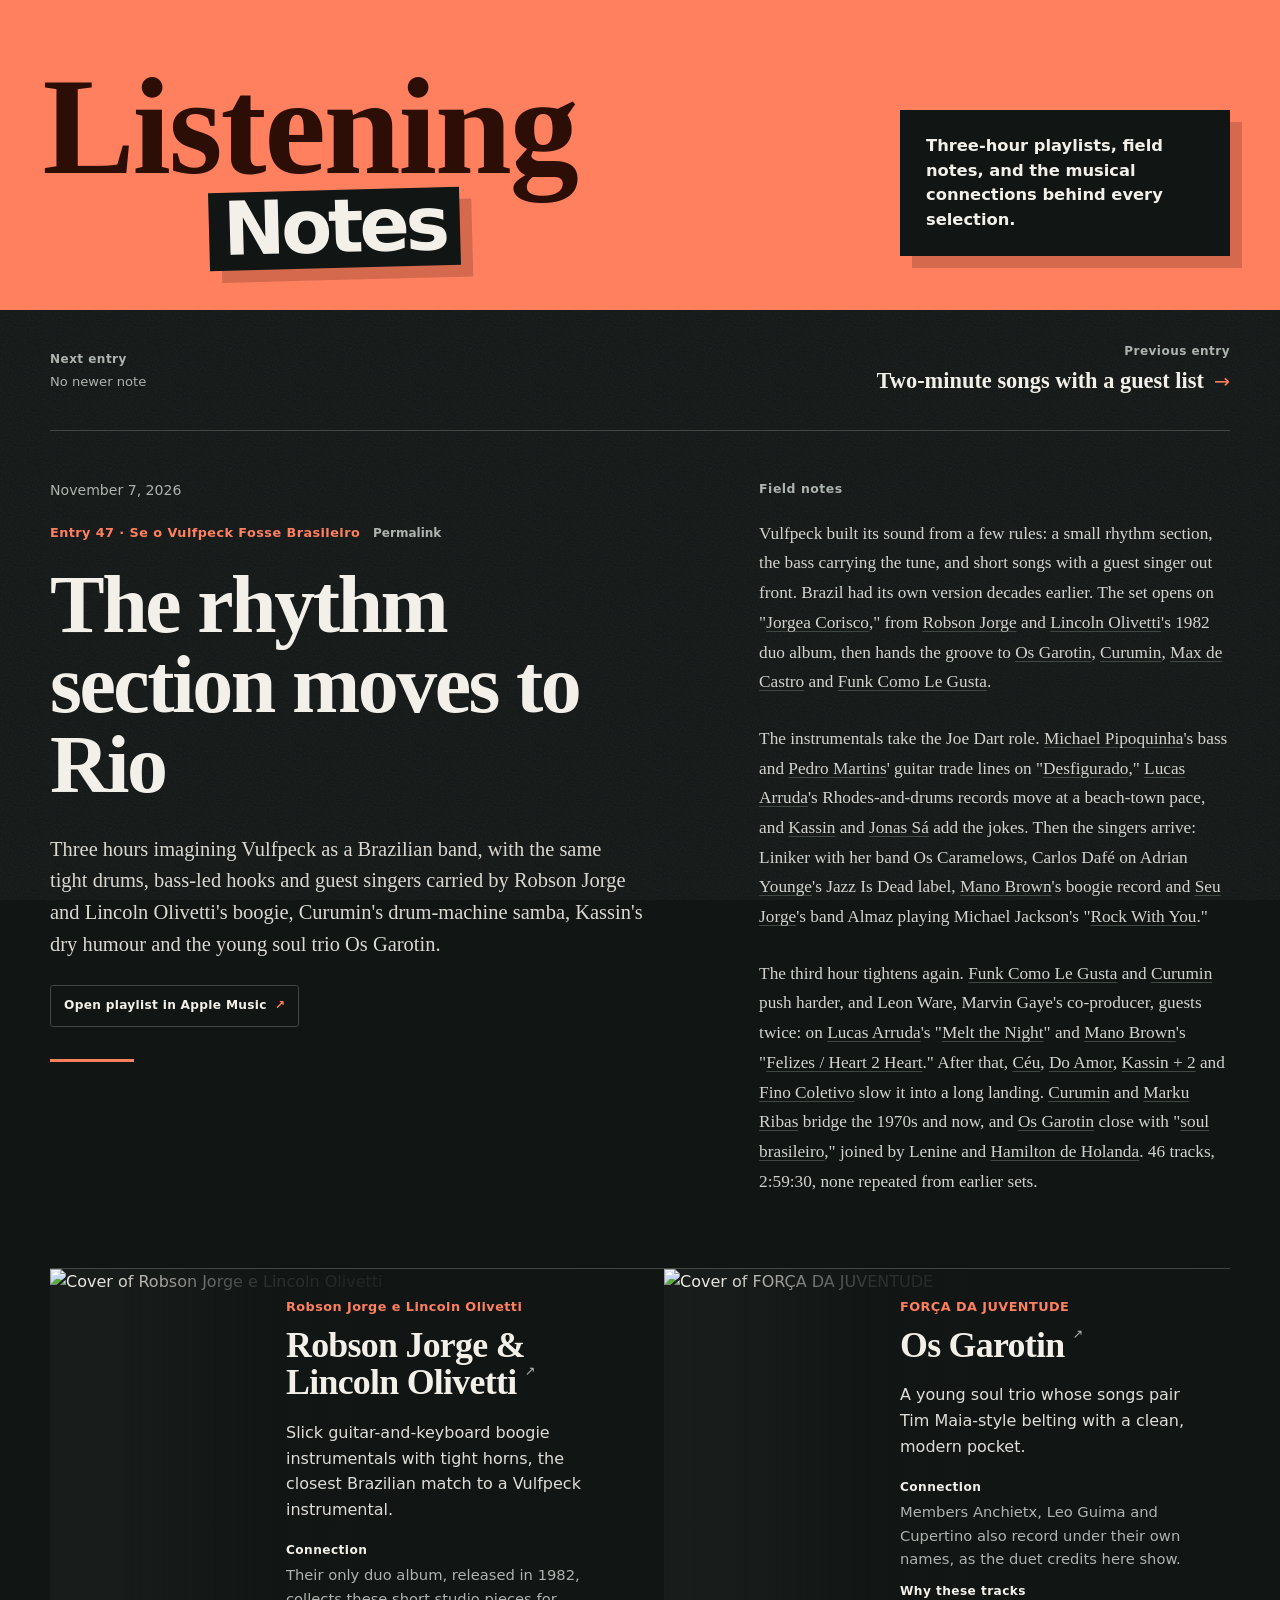
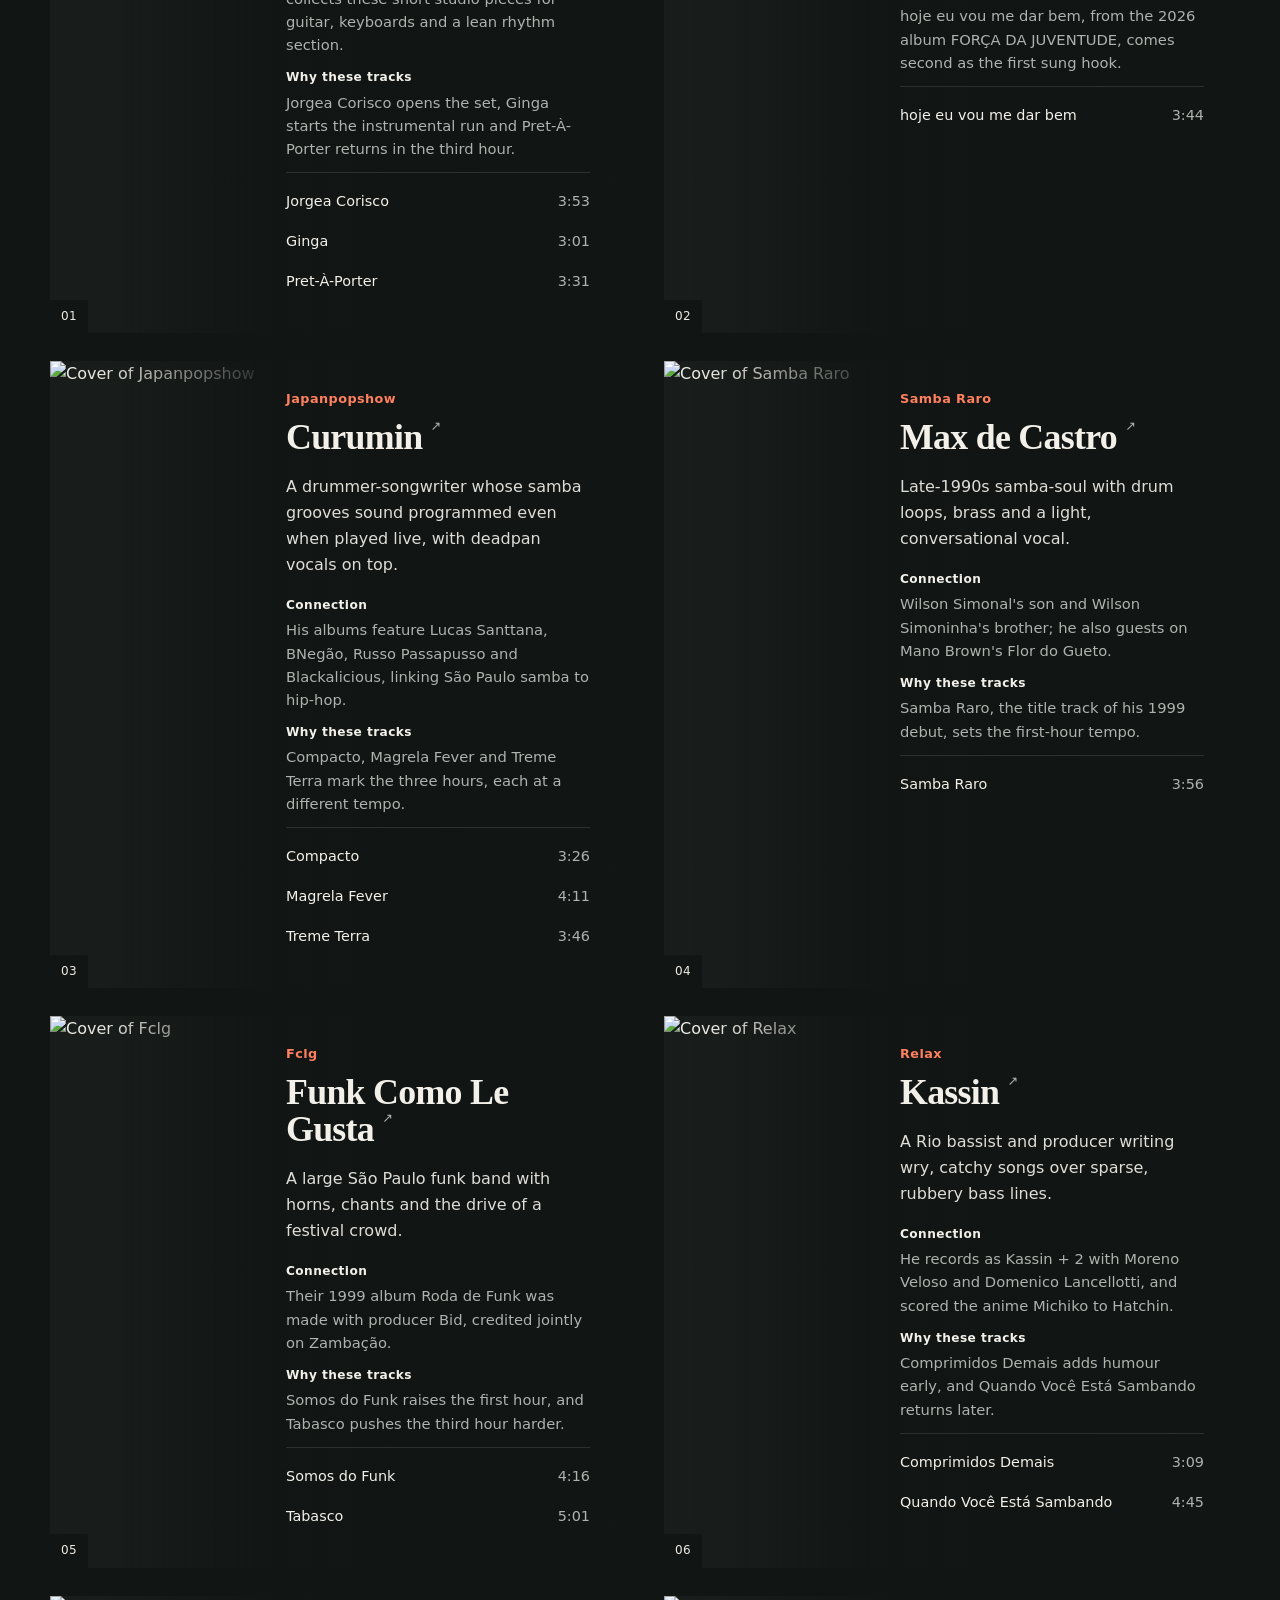
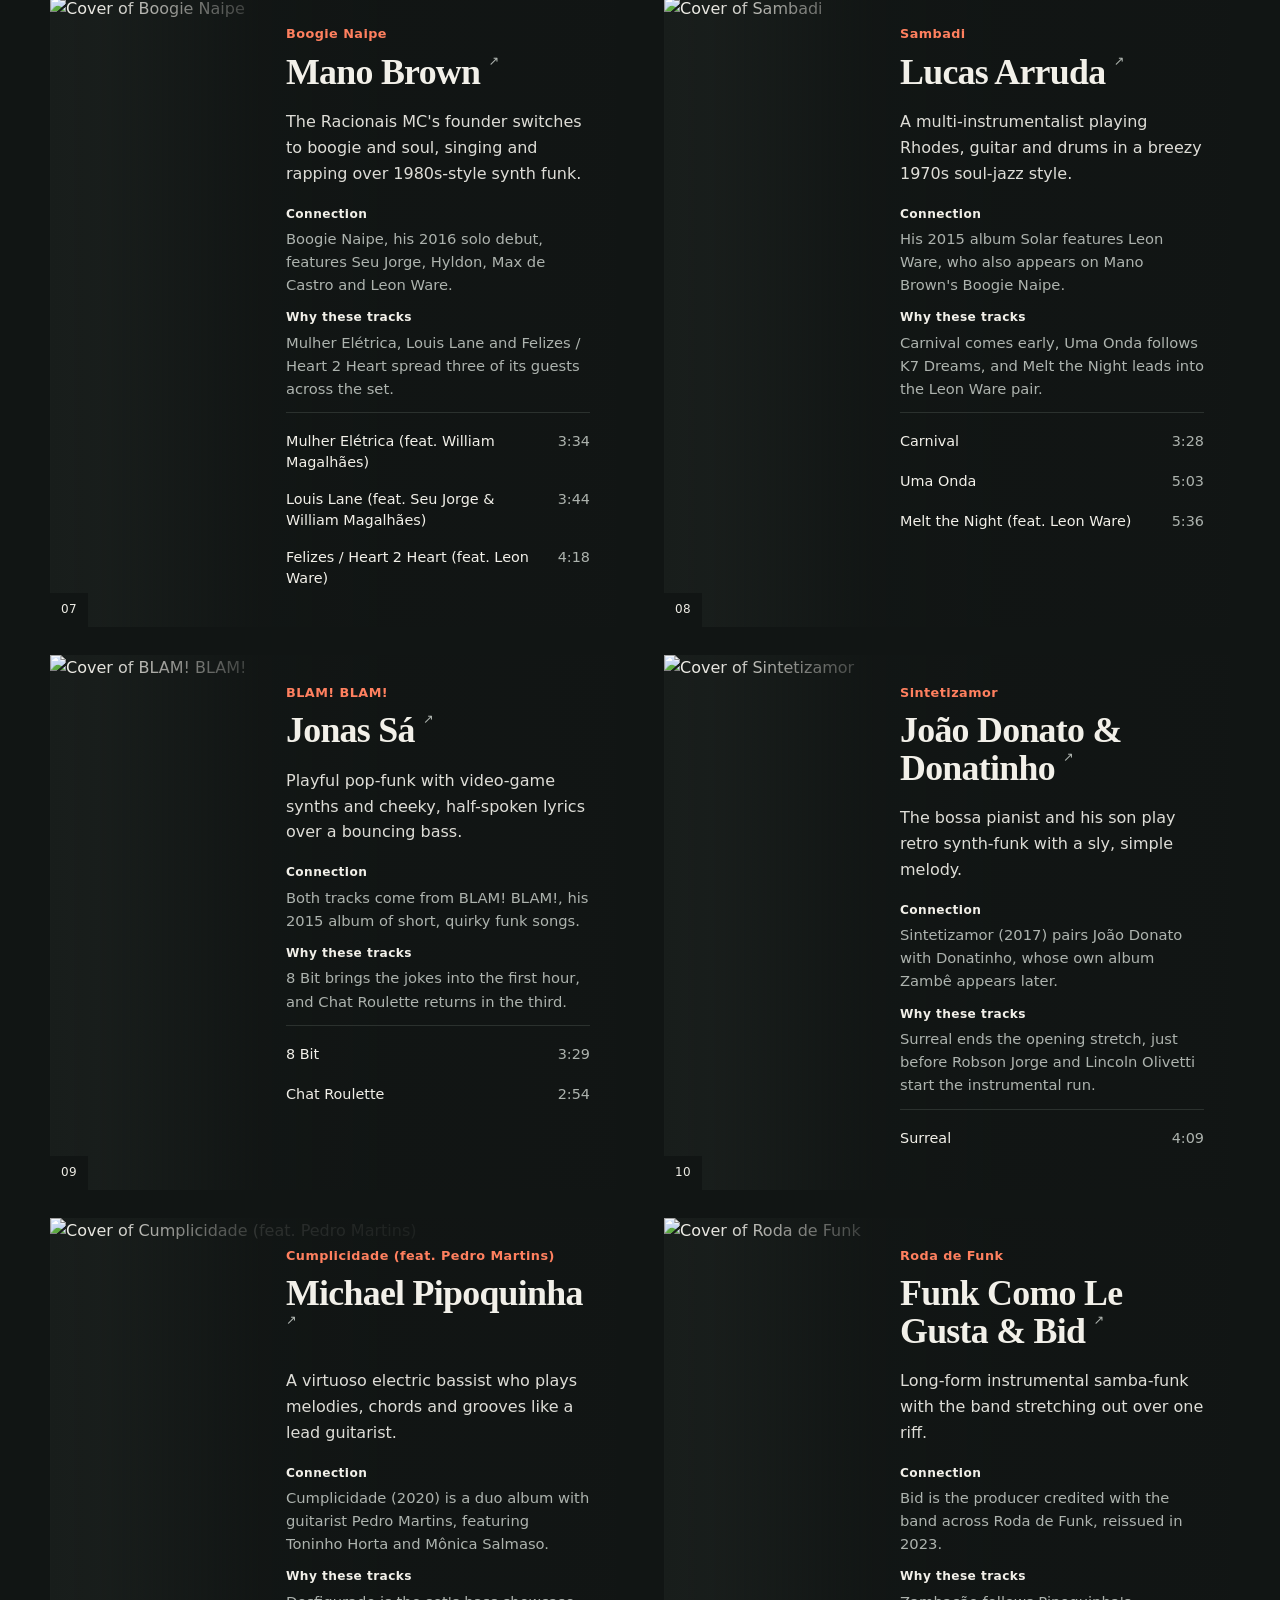
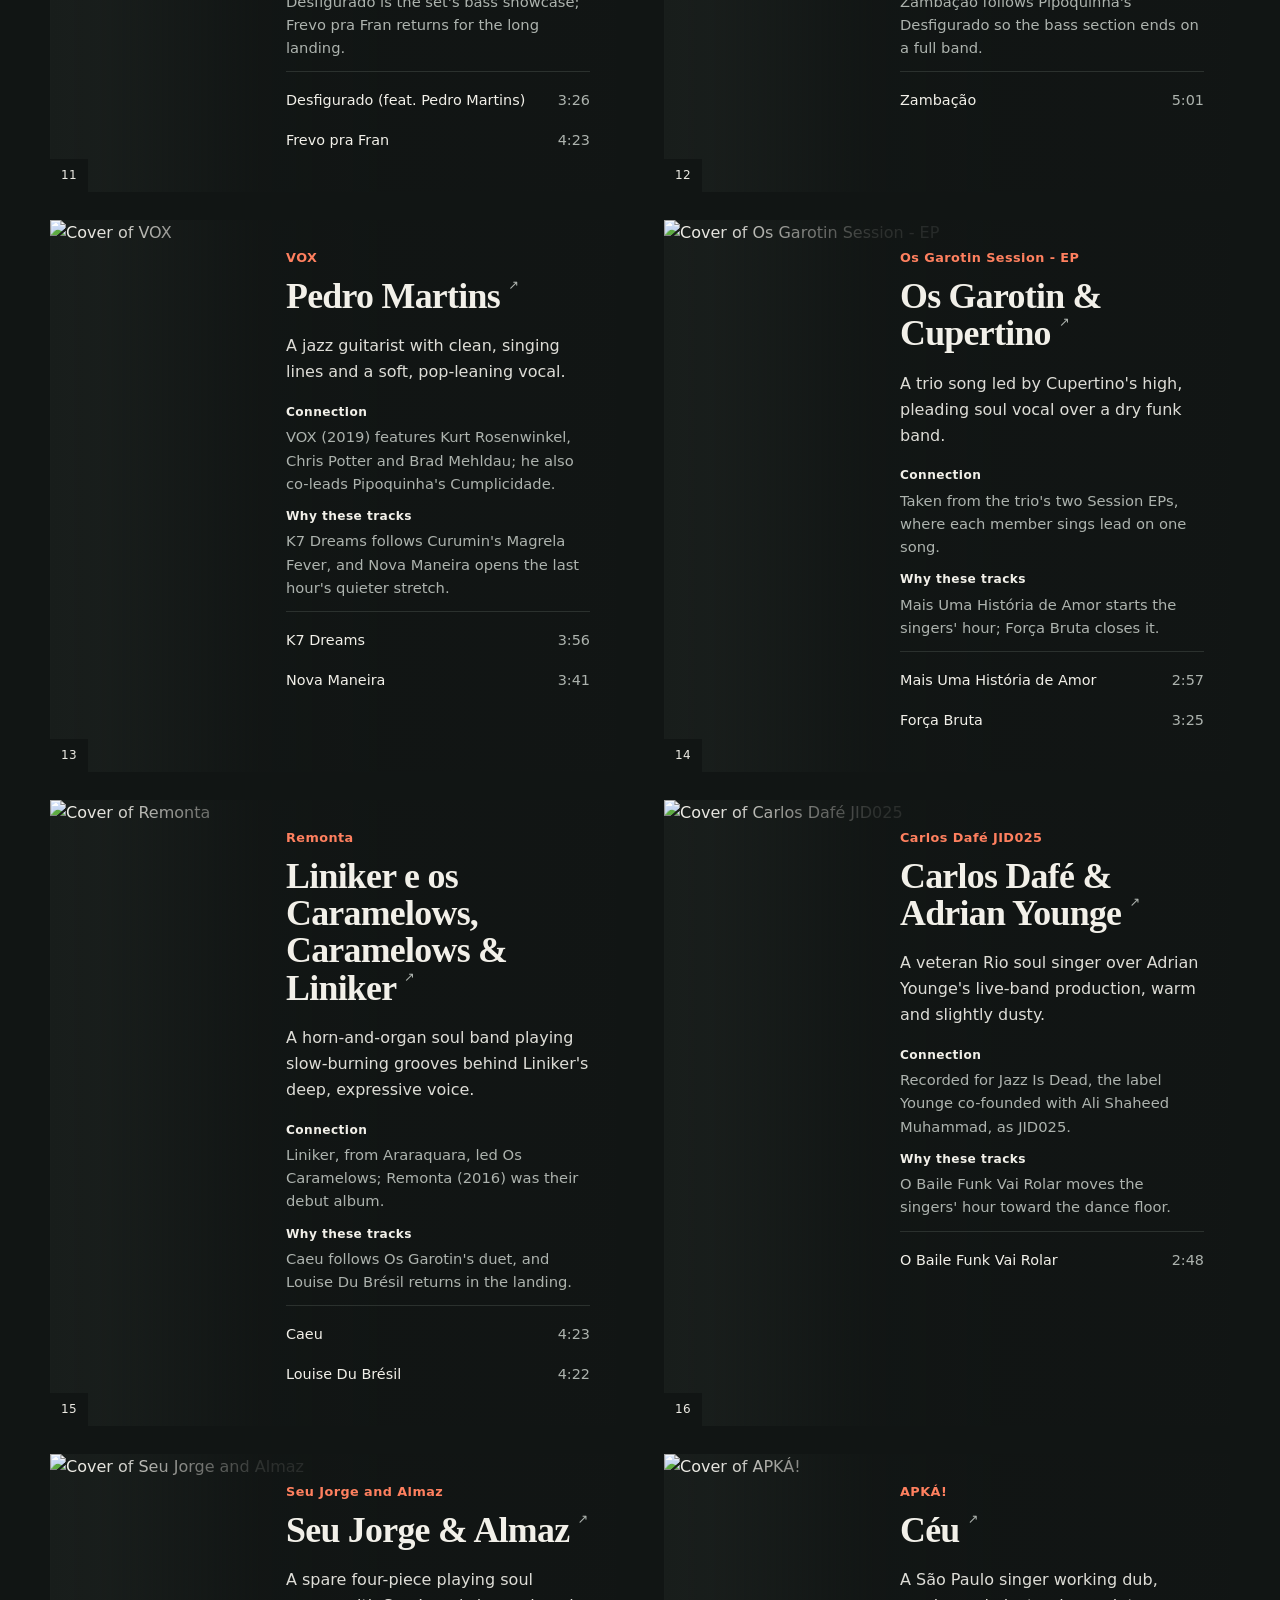
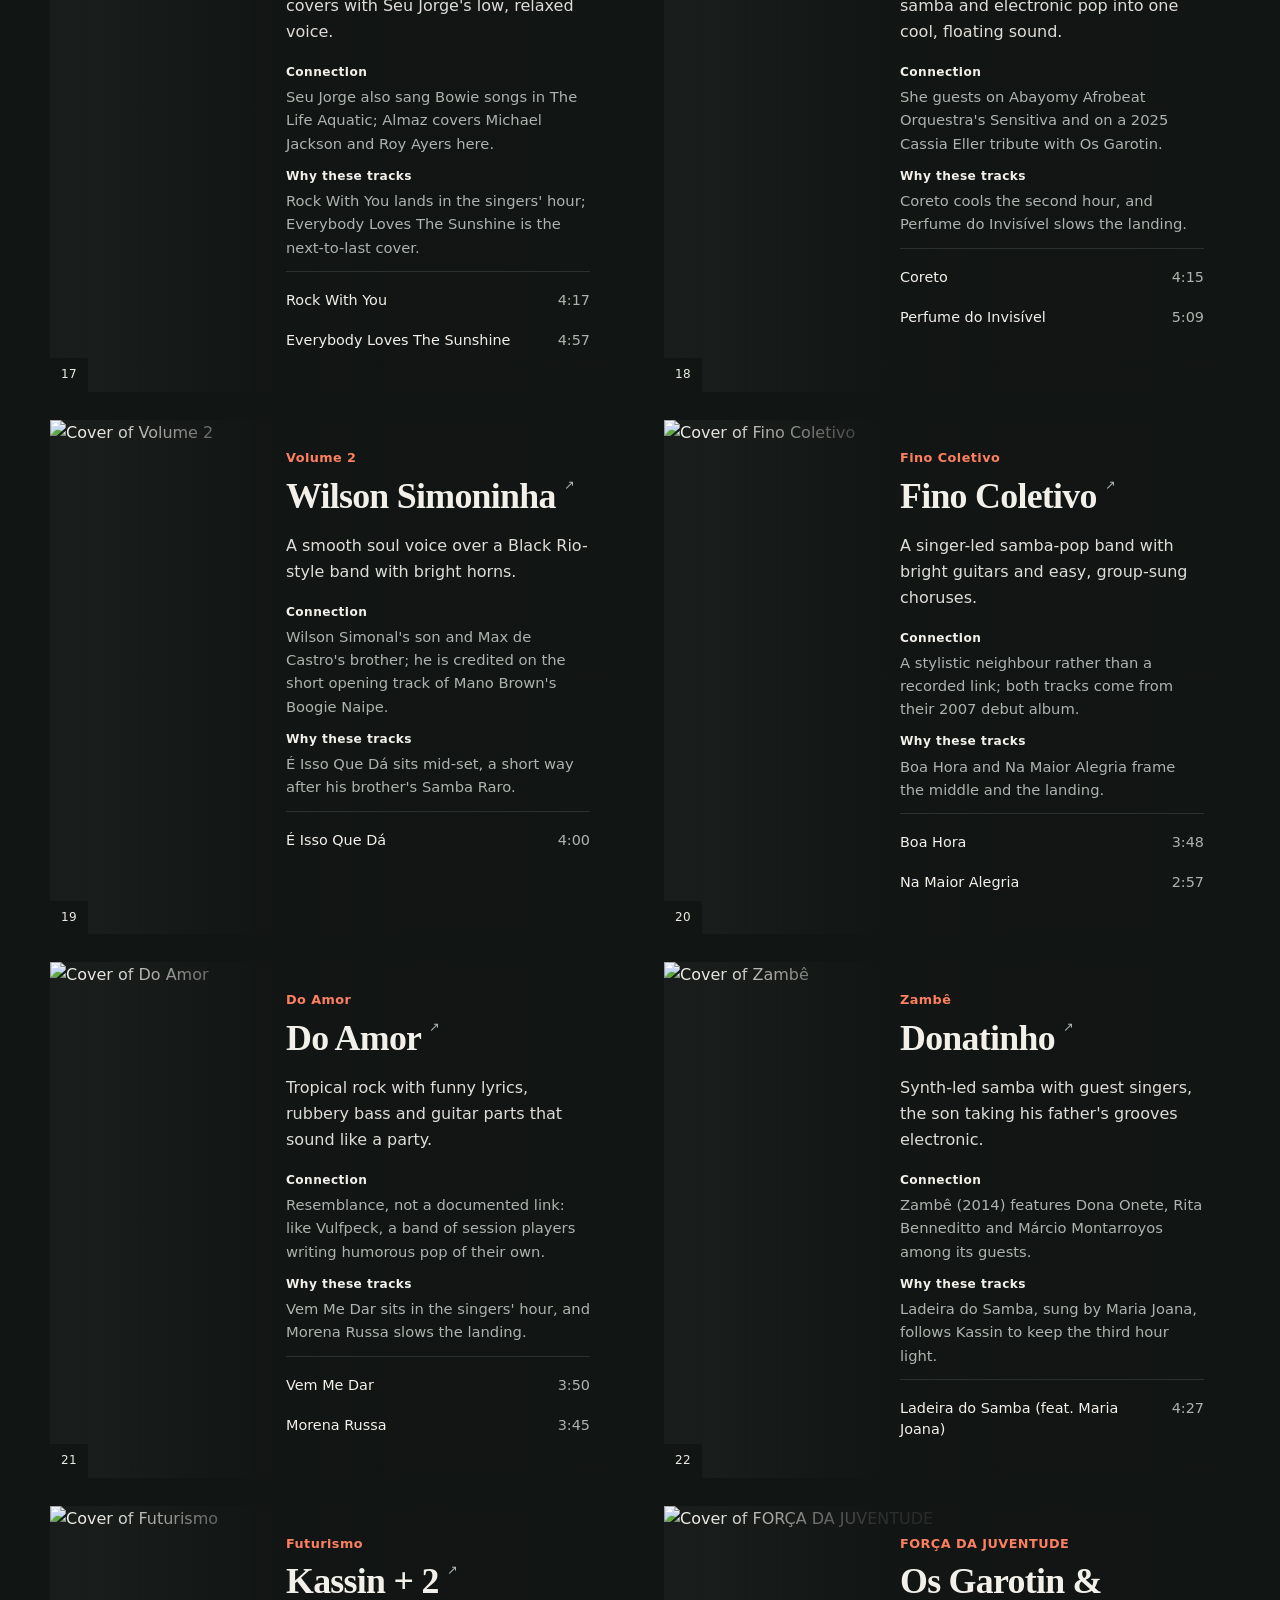
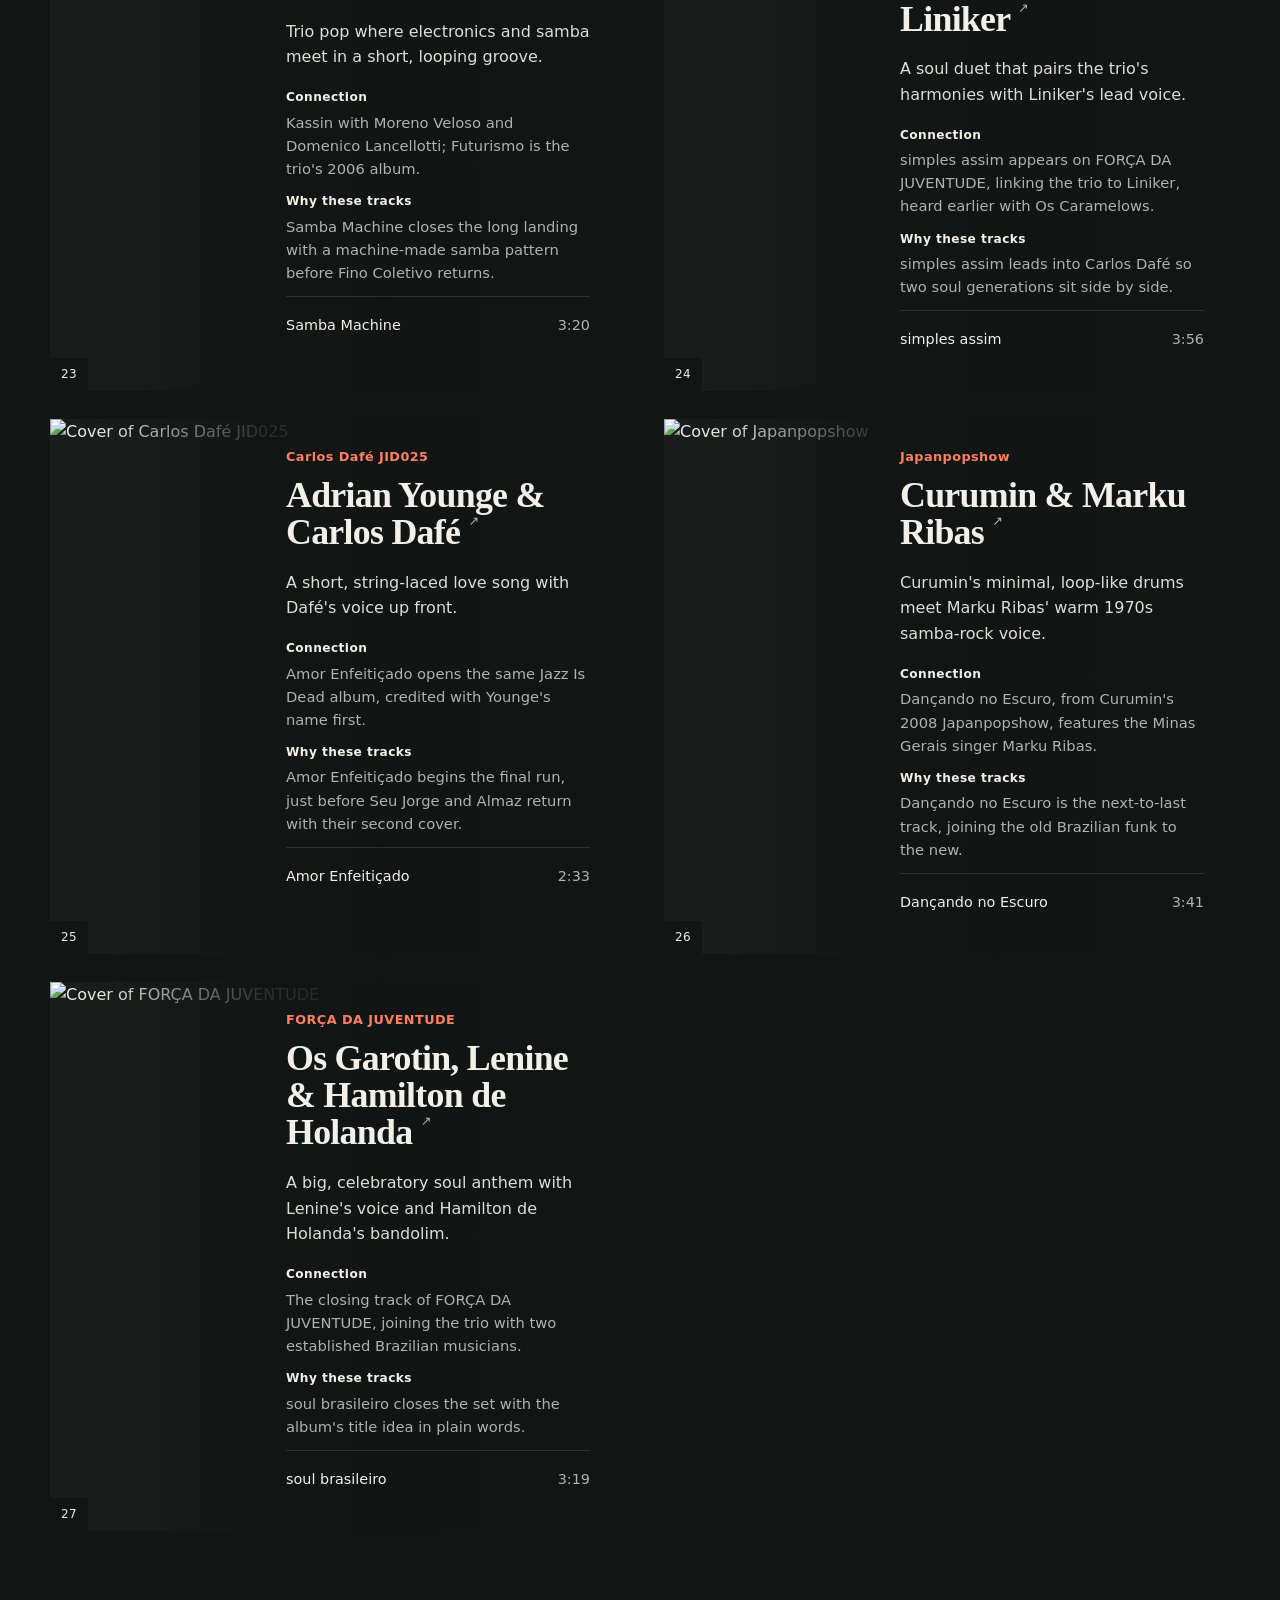
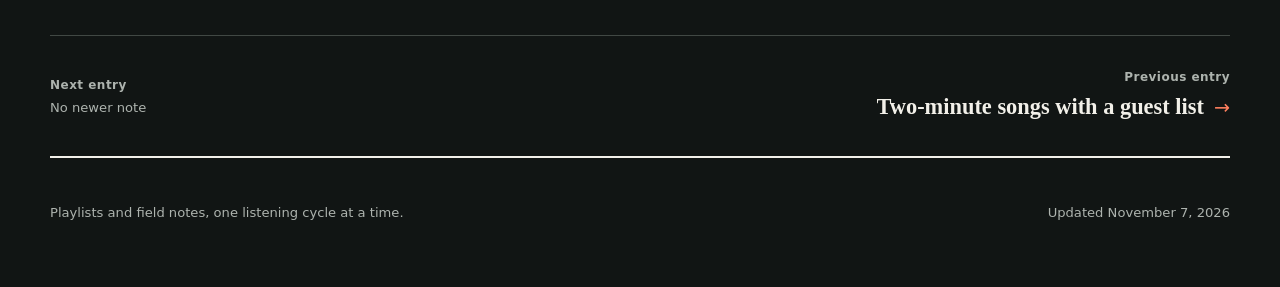
